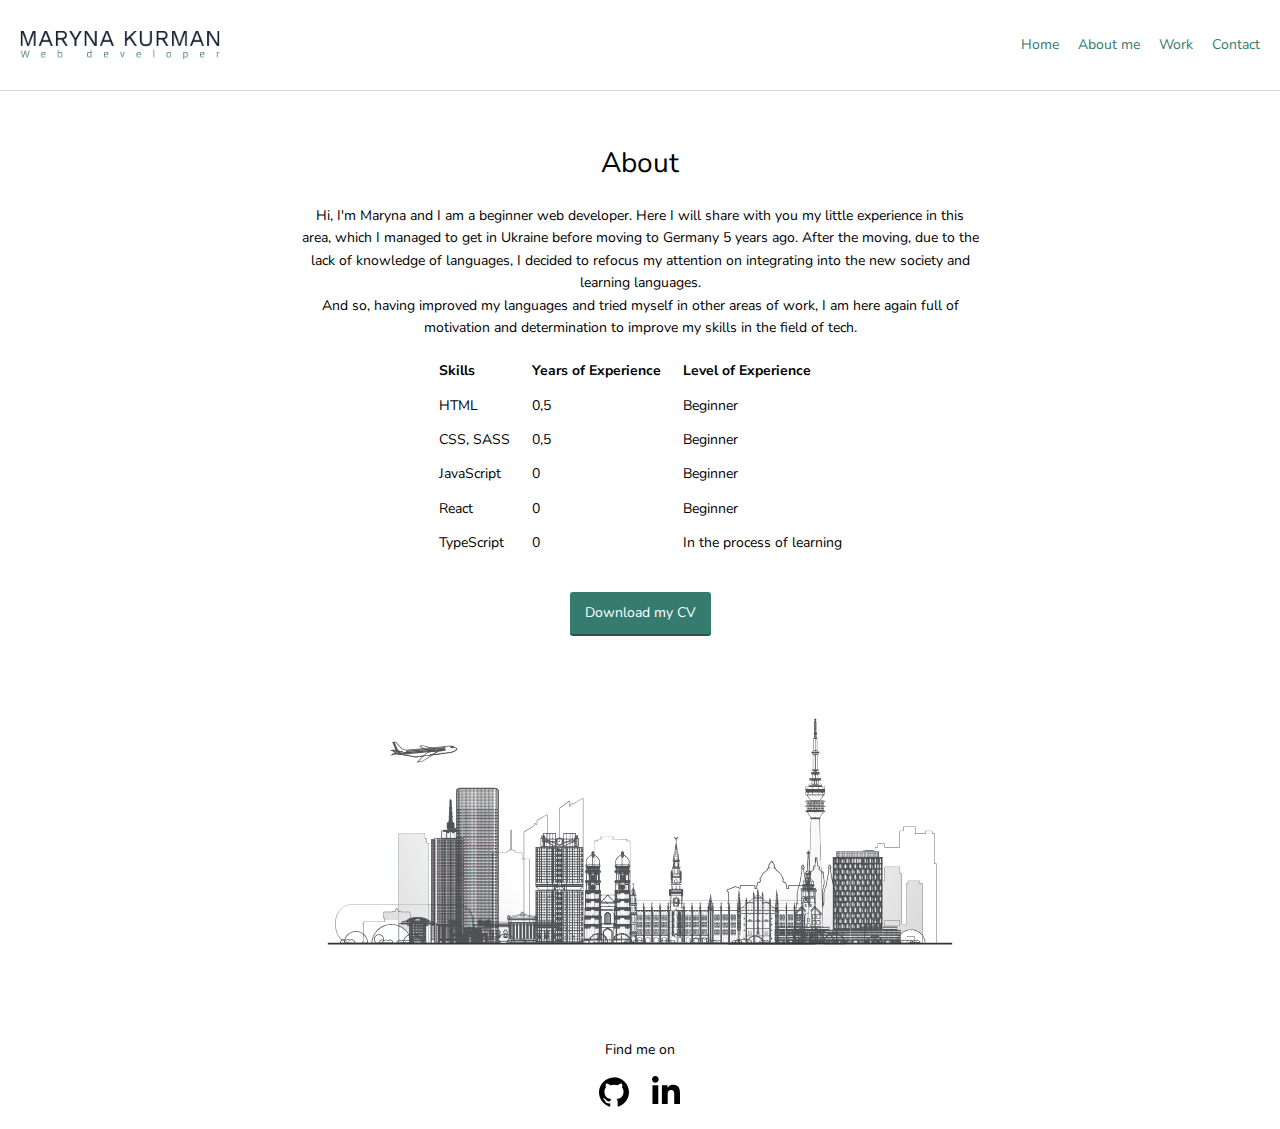
==== about.html @ 1443ba65 "change some info on index and about pages" ====
<!DOCTYPE html>
<html lang="en">

<head>
  <meta charset="UTF-8">
  <meta http-equiv="X-UA-Compatible" content="IE=edge">
  <meta name="viewport" content="width=device-width, initial-scale=1.0">
  <link rel="preconnect" href="https://fonts.googleapis.com">
  <link rel="preconnect" href="https://fonts.gstatic.com" crossorigin>
  <link href="https://fonts.googleapis.com/css2?family=Nunito+Sans:wght@400;700&display=swap" rel="stylesheet">
  <link rel="stylesheet" href="./css/normalize.css">
  <link rel="stylesheet" href="./css/styles.css">
  <link rel="stylesheet" href="./css/style.production.css">
  <title>About Maryna Kurman</title>
</head>

<body>
  <header class="page-header">
    <a href="index.html" class="logo">
      <img src="./img/maryna-kurman-logo.png" alt="Personal logo of Maryna Kurman">
    </a>
    <input class="menu-opener" type="checkbox">
    <div class="menuToggle">
      <span></span>
      <span></span>
      <span></span>
    </div>
    <nav class="nav">
      <ul role="menubar" class="nav-list">
        <li role="presentation">
          <a href="index.html" role="menuitem">Home</a>
        </li>
        <li role="presentation">
          <a href="about.html" role="menuitem">About me</a>
        </li>
        <li role="presentation">
          <a href="work.html" role="menuitem">Work</a>
        </li>
        <li role="presentation">
          <a href="contact.html" role="menuitem">Contact</a>
        </li>
      </ul>
    </nav>
  </header>
  <main>
    <div class="container">
      <h1>About</h1>
      <p>
        Hi, I'm Maryna and I am a beginner web developer. Here I will share
        with you my little experience in this area, which I managed to get in
        Ukraine before moving to Germany 5 years ago. After the moving, due to
        the lack of knowledge of languages, I decided to refocus my attention
        on integrating into the new society and learning languages. <br>
        And so, having improved my languages and tried myself in other areas
        of work, I am here again full of motivation and determination to
        improve my skills in the field of tech.
      </p>
      <table class="skills-info-table">
        <thead>
          <tr>
            <th>Skills</th>
            <th>Years of Experience</th>
            <th>Level of Experience</th>
          </tr>
        </thead>
        <tbody>
          <tr>
            <td>HTML</td>
            <td>0,5</td>
            <td>Beginner</td>
          </tr>
          <tr>
            <td>CSS, SASS</td>
            <td>0,5</td>
            <td>Beginner</td>
          </tr>
          <tr>
            <td>JavaScript</td>
            <td>0</td>
            <td>Beginner</td>
          </tr>
          <tr>
            <td>React</td>
            <td>0</td>
            <td>Beginner</td>
          </tr>
          <tr>
            <td>TypeScript</td>
            <td>0</td>
            <td>In the process of learning</td>
          </tr>
        </tbody>
      </table>
      <a href="#" class="button">Download my CV</a>
      <xml version="1.0" encoding="UTF-8" standalone="no">
        <svg version="1.1" id="svg135803" width="100% !important" viewBox="0 0 310.95999 158.18668"
          xmlns:xlink="http://www.w3.org/1999/xlink" xmlns="http://www.w3.org/2000/svg">
          <defs id="defs135807">
            <clippath clippathunits="userSpaceOnUse" id="clippath135821">
              <path d="M 0,0 H 2332 V 1186 H 0 Z" id="path135819" />
            </clippath>
            <clippath clippathunits="userSpaceOnUse" id="clippath135827">
              <path
                d="M 2332.19,0 H 0 V 1186.38 H 2332.19 V 0 m -682.42,127.91 h 4.96 0.59 4.84 0.61 1.36 6.37 0.9 0.21 l 0.32,-0.019 h 2.93 l 0.31,0.019 h 1.66 2.81 1.19 2.83 4.4 2.85 1.21 2.79 4.42 2.85 1.19 2.81 4.4 2.83 1.17 2.83 4.42 1.76 3.1 2.82 1.21 2.81 7.48 2.83 1.19 2.8 6.46 2.81 1.19 2.86 5.89 c 1.19,0 2.19,0.84 2.44,1.961 h 19.65 l 0.63,0.09 h 1.98 1.89 16.02 17.46 16.11 c 1.26,0 2.28,1.019 2.41,2.25 h 2.63 1.08 1.08 2.16 1.08 1.08 2.16 4.32 4.32 1.08 1.08 2.16 4.32 4.32 4.32 1.08 1.08 2.16 4.32 4.32 4.23 1.08 1.08 2.16 1.08 1.08 2.16 1.08 1.08 2.16 4.32 4.32 1.08 1.08 2.16 4.32 1.08 1.08 2.07 4.3 l 0.38,-0.359 h 43.65 l 1.26,-0.723 h 21.87 l 1.26,0.723 h 41.33 l 0.34,-0.903 1.8,-0.719 h 94.32 l 1.89,0.719 0.06,0.18 h 30.72 l 1.26,0.723 h 6.12 l 1.53,1.437 v 271.262 l -1.53,1.437 h -5.94 v 101.703 l -1.44,1.438 h -6.75 v 7.742 l -1.53,1.438 h -21.42 l -1.44,-1.438 v -7.742 h -33.3 v 23.312 l -1.53,1.438 h -39.06 l -1.53,-1.438 v -14.132 h -11.25 l -1.53,-1.438 v -54 h -50.94 v 10.891 l -1.44,1.527 h -21.87 l -1.53,-1.527 v -10.891 h -7.92 l -1.53,-1.531 v -13.051 h -131.4 v -19.891 h -13.05 v -80.015 l -3.42,19.086 0.45,1.531 v 0.809 c 0,0.902 -0.45,1.711 -1.26,2.16 l -1.62,8.82 c 0.63,0.813 0.9,1.711 0.9,2.699 0,1.262 -0.54,2.524 -1.44,3.422 v 1.352 c 1.62,0 2.88,1.437 2.88,3.238 0,1.621 -0.99,2.879 -2.25,3.238 l -0.54,0.184 c 0.63,0.539 1.08,1.437 1.08,2.609 0,1.528 -0.63,2.52 -1.53,2.969 -0.54,1.262 -1.8,2.07 -3.24,2.07 -1.44,0 -2.7,-0.808 -3.24,-1.98 -0.9,-0.449 -1.62,-1.531 -1.62,-3.059 0,-1.261 0.45,-2.07 1.08,-2.609 l -0.45,-0.184 c -1.35,-0.359 -2.34,-1.707 -2.34,-3.238 0,-1.801 1.35,-3.238 2.97,-3.238 v -1.352 c -0.9,-0.898 -1.44,-2.07 -1.44,-3.422 0,-0.988 0.27,-1.886 0.81,-2.609 l -1.53,-8.91 c -0.81,-0.449 -1.35,-1.258 -1.35,-2.16 V 369 l 0.54,-1.531 -6.66,-37.168 -0.63,-0.18 -1.35,-1.711 -5.49,-22.41 v -0.629 -2.973 -27.449 l -1.35,-2.07 v -3.777 l -0.27,-0.993 v -1.89 l -0.27,-0.36 v 51.661 c 0.99,0.269 1.71,1.261 1.71,2.339 v 9.813 h 0.45 c 1.44,0 2.52,1.078 2.52,2.519 v 7.918 l 0.99,1.981 v 2.43 l -0.9,1.89 -2.52,18.449 0.09,0.09 0.54,2.071 -1.17,1.98 -0.18,1.172 0.18,1.078 -0.27,1.262 0.72,1.707 -0.54,1.711 v 0.539 c 0,0.902 -0.27,1.621 -0.81,2.07 -0.54,0.813 -1.35,1.352 -2.34,1.352 l -2.16,-1.262 c -0.57,0.75 -1.17,1.473 -1.81,2.16 l -5.6,178.02 h 0.75 l 1.44,1.531 v 3.058 l -0.39,0.418 0.48,0.485 v 2.07 l 8.59,12.141 3.02,4.148 h 4.23 l 1.44,1.078 -0.63,1.621 -4.77,3.383 v 8.047 2.789 h 3.96 l 1.44,1.082 -0.03,0.07 0.03,0.02 -0.63,1.621 -4.77,3.418 v 7.922 2.789 h 3.96 l 1.44,1.078 -0.03,0.07 0.03,0.024 -0.63,1.707 -4.95,3.512 -0.9,0.269 h -11.79 l 12.63,16.379 h 2.58 l 1.53,1.441 v 9.989 l -0.45,0.426 v 0.386 l 0.63,0.629 v 1.531 1.528 l -0.63,0.633 v 0.179 l 0.63,0.629 v 1.531 1.528 l -0.3,0.301 -0.24,0.871 -11.51,9.461 1.25,1.25 v 1.527 4.59 l -1.53,1.441 h -9.18 v 9.899 2.519 l -1.44,1.531 h -0.81 v 17.012 2.52 l -1.44,1.531 h -2.7 v 7.828 l 0.18,0.18 v 0.992 h 0.99 l 1.53,1.437 v 53.641 1.852 l 4.68,4.359 0.16,0.582 0.47,0.496 v 1.981 l -0.51,0.511 -0.21,0.66 -6.39,5.063 v 40.656 1.981 l -1.44,1.531 h -0.9 v 13.406 l -1.15,1.152 v 39.633 l -1.51,1.496 h -3.32 l -1.5,-1.496 v -39.621 l -1.16,-1.164 v -2.43 -6.296 -4.68 h -0.81 l -1.53,-1.531 v -1.981 -40.656 l -6.39,-5.063 -0.23,-0.882 -0.31,-0.289 v -1.981 l 0.27,-0.269 0.18,-0.809 4.68,-4.359 v -55.493 l 1.53,-1.437 h 0.99 v -4.051 h -0.45 l -0.81,-0.812 -0.81,0.812 h -0.45 l -0.79,-0.789 -0.74,0.789 h -0.54 l -0.74,-0.789 -0.79,0.789 H 1755 l -1.53,-1.531 v -3.149 l 1.53,-1.531 h 0.45 l 0.79,0.789 0.74,-0.789 h 0.54 l 0.74,0.789 0.16,-0.16 -0.9,-0.898 v -19.532 h -0.72 l -1.53,-1.531 V 679.41 h -9.09 l -1.53,-1.441 v -6.117 l 1.25,-1.25 -11.51,-9.461 -0.24,-0.871 -0.3,-0.301 v -3.059 l 0.63,-0.629 v -0.179 l -0.63,-0.633 v -3.059 l 0.63,-0.629 v -0.386 l -0.45,-0.426 v -9.989 l 1.53,-1.441 h 2.47 l 2.57,-3.508 0.24,-0.109 9.84,-12.762 v -0.09 h -11.97 l -0.81,-0.269 -4.86,-3.512 -0.54,-1.711 1.44,-1.078 h 3.96 v -10.711 l -4.86,-3.508 -0.54,-1.621 1.44,-1.082 h 3.96 v -10.707 l -4.86,-3.512 -0.54,-1.711 1.44,-0.988 h 4.17 l 2.58,-3.422 0.16,-0.086 8.75,-12.422 v -2.429 l 0.58,-0.574 -0.31,-0.329 v -3.058 l 1.44,-1.531 h 0.84 l -3.58,-113.653 c -0.16,0.043 -0.33,0.074 -0.5,0.074 h -0.09 -1.89 c -0.09,2.161 -0.09,3.418 -0.09,3.418 0,1.082 -0.9,1.981 -1.98,1.981 h -0.09 -0.54 c -1.08,0 -1.98,-0.899 -1.98,-1.981 -0.04,-1.085 -0.08,-2.23 -0.12,-3.418 h -1.86 c -1.17,0 -2.07,-0.902 -2.07,-1.98 v -1.262 c 0,-1.168 0.9,-2.066 2.07,-2.066 h 1.67 c -0.79,-21.457 -2.13,-52.375 -3,-58.731 -2.89,-0.765 -5.06,-3.414 -5.06,-6.519 0,-1.406 0.44,-2.703 1.2,-3.777 -0.07,-0.2 -0.12,-0.411 -0.12,-0.633 V 353.68 c -0.1,-0.063 -0.21,-0.121 -0.31,-0.184 l -2.48,14.063 0.45,1.441 v 0.809 c 0,0.902 -0.54,1.711 -1.26,2.16 l -1.62,8.82 c 0.54,0.813 0.81,1.711 0.81,2.699 0,1.262 -0.54,2.524 -1.44,3.422 v 1.352 c 1.62,0 2.97,1.437 2.97,3.238 0,1.621 -0.99,2.879 -2.34,3.238 l -0.45,0.184 c 0.63,0.539 1.08,1.348 1.08,2.609 0,1.617 -0.72,2.52 -1.53,3.059 -0.63,1.172 -1.8,1.98 -3.24,1.98 -1.44,0 -2.7,-0.808 -3.24,-1.98 -0.9,-0.449 -1.62,-1.442 -1.62,-3.059 0,-1.172 0.45,-2.07 1.08,-2.609 l -0.54,-0.184 c -1.35,-0.359 -2.25,-1.707 -2.25,-3.238 0,-1.801 1.26,-3.238 2.97,-3.238 v -1.352 c -0.9,-0.898 -1.44,-2.16 -1.44,-3.422 0,-0.898 0.27,-1.797 0.81,-2.609 l -1.62,-8.91 c -0.72,-0.36 -1.26,-1.258 -1.26,-2.16 V 369 l 0.45,-1.531 -6.31,-35.231 h -35.01 c -1.37,0 -2.5,-1.121 -2.5,-2.5 v -0.203 l -0.97,-1.984 v -2.196 l 0.97,-1.984 v -0.215 -2 h -2.3 -1.48 l -0.38,0.184 v 9.406 l -0.78,1.817 v 2.695 c 0,1.035 -0.62,1.922 -1.52,2.305 l 0.02,0.261 v 1.379 c 0,1.375 -1.13,2.5 -2.5,2.5 h -1.41 l -1.82,0.781 h -0.13 l -0.21,0.653 c -0.42,0.871 -1.29,1.426 -2.25,1.426 h -1.4 l -0.4,0.351 v 4.836 l 1.05,2.039 v 0.793 1.953 c 0,1.278 -0.96,2.344 -2.2,2.481 l -0.91,1.015 c -1.44,7.891 -7.31,15.996 -16.39,22.5 l -5.34,3.817 v 1.699 c 0,1.379 -1.12,2.5 -2.5,2.5 h -0.51 l 0.16,0.871 v 0.996 c 0,1.375 -1.12,2.5 -2.5,2.5 h -1.17 v 2.137 l 0.06,0.07 c 1.03,0.301 1.79,1.27 1.79,2.402 v 0.977 l -0.66,1.688 c -0.46,2.257 -1.76,4.277 -3.69,5.761 v 0.938 l -1.02,2.011 -2.13,1.192 h -0.33 v 0.586 l -0.41,1.633 v 0.437 c 0,1.758 -1.47,3.184 -3.28,3.184 -1.82,0 -3.3,-1.426 -3.3,-3.184 v -0.301 l -0.49,-1.769 v -0.586 h -0.21 l -2.01,-0.996 c -0.78,-0.418 -1.32,-1.25 -1.32,-2.207 v -0.946 c -1.82,-1.406 -3.07,-3.281 -3.6,-5.382 l -1.08,-2.059 v -0.977 c 0,-1.164 0.8,-2.14 1.87,-2.421 l 0.16,-0.168 v -2.02 h -1.15 c -1.38,0 -2.5,-1.125 -2.5,-2.5 v -0.996 l 0.15,-0.871 h -0.51 c -1.37,0 -2.5,-1.121 -2.5,-2.5 v -1.856 l -5.1,-3.66 c -9.07,-6.476 -14.94,-14.57 -16.38,-22.48 l -0.95,-1.028 h -0.03 c -1.37,0 -2.5,-1.121 -2.5,-2.5 v -1.941 -0.793 c 0,-0.976 0.57,-1.836 1.39,-2.254 v -4.426 l -0.73,-0.546 h -1.05 c -0.95,0 -1.83,-0.547 -2.25,-1.415 l -0.21,-0.664 h -0.15 l -1.82,-0.781 h -1.41 c -1.37,0 -2.5,-1.125 -2.5,-2.5 v -1.379 l 0.11,-0.722 -0.81,-1.844 v -2.199 c -0.91,-0.379 -1.54,-1.27 -1.54,-2.313 v -9.367 l -0.47,-0.223 h -1 -2.65 v 1.688 l 0.02,0.312 v 0.207 l 0.97,1.981 v 2.207 l -0.97,1.984 v 0.203 c 0,1.379 -1.13,2.5 -2.5,2.5 h -47.43 c -1.37,0 -2.5,-1.121 -2.5,-2.5 v -0.203 l -0.97,-1.984 v -2.207 l 0.97,-1.981 v -0.207 -0.75 l -14.13,5.352 -0.89,0.222 -1.14,-0.312 -26.03,-9.824 h -0.58 c -1.38,0 -2.5,-1.121 -2.5,-2.5 v -3.672 c 0,-0.957 0.54,-1.797 1.34,-2.215 0.3,-1.027 1.26,-1.777 2.39,-1.777 h 0.92 v -27.239 h -55.73 l -4,21.582 -3.99,-21.632 v 0.05 h -92.43 v 15.118 h -0.9 0.9 2.34 v 13.23 0.992 7.739 h -2.34 v -7.739 7.739 h -2.34 v -7.739 7.739 h -1.98 v 14.941 1.348 1.441 3.871 h 0.54 v 14.758 h 0.54 v 17.934 l 0.27,-0.653 -0.27,1.352 v 0.277 l 0.18,-0.461 -0.08,0.395 0.17,-0.395 -0.24,1.176 0.24,-0.633 v 6.66 l -0.91,-2.797 -2.06,9.996 -2.39,-11.601 -0.58,-2.527 v -2.973 h -26.1 6.39 12.51 7.2 v 18.449 h 0.27 v 2.344 h 1.8 v 3.777 h -4.41 v 16.832 2.25 h 2.34 v 3.778 h -2.34 l -2.34,22.5 -0.49,-4.93 -0.44,2.68 h 0.03 v 0.722 h -0.14 l -1.1,6.84 h 0.07 v 0.719 h -0.19 l -1.12,6.93 h 0.05 v 0.718 h -0.16 l -1.12,6.934 h 0.11 v 0.719 h -0.23 l -1.1,6.839 h 0.16 v 0.719 h -0.28 l -0.32,2 -0.76,4.93 h 0.01 v 0.723 h -0.13 l -0.68,4.41 h -0.06 1.05 v 0.449 0.449 h 0.09 l -0.18,0.809 h -0.18 V 486 h 1.26 v 0.18 l -0.9,1.711 0.09,0.539 -0.18,1.711 c 0.99,0.089 2.88,0.539 4.23,1.89 1.98,1.891 1.98,4.949 1.98,4.949 0,0 -2.97,-0.089 -4.95,-1.98 -0.99,-0.988 -1.44,-2.25 -1.71,-3.238 l -0.63,0.808 0.72,1.078 -1.08,1.082 -1.08,-1.082 0.63,-1.078 -0.63,-0.898 c -0.27,1.078 -0.72,2.34 -1.71,3.328 -1.98,1.891 -4.95,1.98 -4.95,1.98 0,0 0,-3.058 1.98,-4.949 1.35,-1.351 3.24,-1.801 4.23,-1.98 l -0.09,-1.621 v -0.539 l -0.9,-1.711 V 486 h 1.53 v -3.781 h -0.18 l -0.18,-0.809 h -0.09 v -0.898 h 0.88 l -1.93,-12.063 h -0.12 v -0.719 0 l -1.09,-6.839 h -0.08 v -0.489 l -1.15,-7.164 h -0.02 v -0.152 l -1.2,-7.496 h -0.06 v -0.387 l -1.15,-7.172 h -0.02 v -0.144 l -0.51,-3.164 -0.48,4.836 -2.34,-22.5 h -1.62 v -3.778 h 1.62 v -19.082 h -3.69 v -3.777 h 1.08 v -2.344 h 0.09 v -9.656 l -0.55,-1.688 -2.06,9.996 -2.44,-12.218 -0.44,-1.91 v -18.723 h 0.45 v -14.848 h 0.54 V 317.43 h -2.34 -2.25 -2.34 v -22.051 h 2.34 v -15.027 h -114.57 v 13.679 2.16 h -6.93 -6.93 -6.39 V 297 h 5.76 4.14 4.14 6.21 l -5.4,17.91 h -0.09 -9.54 l -5.22,-16.488 v 8.832 c 0.23,0.367 0.36,0.801 0.36,1.266 v 2.25 1.8 c 0,0.496 -0.13,0.95 -0.36,1.332 v 168.676 l -1.53,1.442 h -9.99 v 4.23 l -1.53,1.531 h -47.16 l 3.96,6.93 v 1.527 l -1.26,0.723 h -44.64 l -1.26,-0.723 v -1.527 l 3.96,-6.93 h -11.43 l -1.53,-1.531 v -4.23 h -10.35 l -1.53,-1.442 v -45.687 c -1.69,0.941 -2.85,1.496 -3.06,1.589 l -1.08,0.18 -0.99,-0.18 c -0.99,-0.449 -22.949,-10.98 -22.949,-24.839 0,-3.543 0,-7.188 0.589,-10.536 -1.375,-0.066 -2.39,-1.117 -2.39,-2.425 v -4.41 c 0,-1.114 0.734,-2.04 1.801,-2.332 v -2.977 c 0,-0.676 0.269,-1.305 0.718,-1.766 v -7.234 h -0.988 c -1.351,0 -2.519,-1.172 -2.519,-2.52 v -3.062 c 0,-1.348 1.168,-2.52 2.519,-2.52 h 0.988 v -26.187 h -0.988 c -1.351,0 -2.519,-1.082 -2.519,-2.524 v -2.968 c 0,-1.407 1.117,-2.469 2.429,-2.516 V 315.09 h -0.543 c -1.347,0 -2.519,-1.078 -2.519,-2.52 v -0.992 -3.058 c 0,-0.614 0.242,-1.168 0.633,-1.59 v -22.114 c -0.696,-0.437 -1.172,-1.207 -1.172,-2.125 v -2.972 c 0,-0.653 0.242,-1.227 0.629,-1.664 v -21.84 c -1.02,-0.305 -1.797,-1.238 -1.797,-2.414 v -2.973 c 0,-0.699 0.277,-1.316 0.718,-1.762 v -21.711 c -1.113,-0.265 -1.89,-1.226 -1.89,-2.445 v -2.969 c 0,-0.722 0.269,-1.351 0.719,-1.8 V 198.48 c -1.106,-0.242 -1.981,-1.203 -1.981,-2.371 v -3.058 c 0,-0.75 0.32,-1.399 0.813,-1.852 V 148.5 c -0.801,-0.422 -1.352,-1.289 -1.352,-2.25 v -12.328 c 0,-1.442 1.082,-2.524 2.43,-2.524 h 58.501 7.29 2.07 2.16 4.41 0.81 10.17 0.9 6.57 1.98 7.65 58.5 c 1.35,0 2.43,1.082 2.43,2.524 v 0.449 h 2.16 4.59 5.58 3.24 4.23 14.04 0.18 4.14 2.52 2.61 1.62 2.79 0.27 1.35 12.51 0.09 4.23 2.52 2.52 1.71 2.79 0.18 1.44 12.42 0.18 4.14 2.61 2.52 1.62 2.88 0.18 1.35 12.51 0.09 4.23 2.52 2.52 1.08 2.34 5.04 9.27 14.13 8.91 4.95 2.07 v 0.09 h 1.17 2.52 2.52 1.71 2.79 0.18 1.44 12.42 0.18 4.14 2.61 2.52 1.62 2.79 0.27 1.35 12.51 0.09 4.23 2.52 2.52 1.71 2.79 0.18 1.44 12.42 0.18 4.23 2.52 2.52 2.52 2.52 2.61 2.52 2.52 2.52 4.5 1.26 12.78 4.68 2.61 2.52 4.14 1.26 12.78 3.06 v -4.051 c 0,-1.371 1.12,-2.5 2.5,-2.5 h 19.08 2.79 1.2 2.83 7.42 2.79 1.17 2.86 3.34 1.46 2.95 1.7 2.83 1.19 2.78 4.39 2.79 1.18 2.83 4.39 2.79 1.18 2.83 4.39 2.8 1.19 2.81 4.94 0.96 6.37 0.58 0.63 3.51 0.71 l 0.31,-0.019 h 7.13 l 0.31,0.019 h 6.42 0.65 4.18 l 0.31,-0.019 h 7.13 l 0.31,0.019 h 1.68 1.94 0.6 4.2 l 0.31,-0.019 h 7.13 l 0.31,0.019 h 0.75 0.93 0.65 4.18 l 0.31,-0.019 h 7.13 l 0.31,0.019 h 1.7 0.94 0.62 3.27 l 0.31,-0.019 h 7.11 l 0.31,0.019 m -760.942,5.199 v -1.668 l 1.5,-1.511 h 33.75 l 1.496,1.422 h 44.621 l 1.5,1.5 v 0.257 H 972 V 314.82 h -0.305 v 12.934 L 972,328.141 H 971.695 972 v 5.757 H 971.695 972 v 128.973 h -0.305 v 166.613 l -0.773,1.309 -0.727,0.191 -0.789,-0.222 -33.41,-20.715 v 0.355 l -1.5,1.5 h -4.562 l -1.5,-1.5 v -5.047 l -2.86,-1.769 v 16.383 l -0.824,1.34 -0.672,0.16 -0.89,-0.293 -33.75,-24.906 -0.61,-1.207 V 481.586 H 877.5 v 29.434 h -28.793 v 62.058 l -0.762,1.309 -0.738,0.195 -0.769,-0.215 -33.747,-20.234 -0.726,-1.289 v -10.86 l -2.02,-1.25 v 1.164 l -1.5,1.504 h -4.55 l -1.497,-1.504 v -5.839 l -34.351,-21.289 -0.707,-1.282 v -91.027 h -4.231 v 18.18 l -1.437,1.531 h -1.352 v 1.348 l -1.531,1.531 h -18.18 v 3.508 l -1.531,1.531 h -6.84 v 1.262 l -1.527,1.527 h -3.602 v 67.68 L 725.578,522 h -2.066 l -1.442,-1.441 v -67.68 h -4.05 l -1.442,-1.527 v -1.262 h -4.59 l -1.437,-1.531 v -3.508 h -29.699 v 2.34 h -0.028 0.028 v 1.531 h -0.028 v 4.406 h 0.028 v 4.41 h -0.028 0.028 v 1.532 h -0.028 v 4.41 h 0.028 v 4.41 h -0.028 0.028 v 1.531 h -0.028 v 4.41 h 0.028 v 4.5 h -0.028 0.028 v 1.528 h -0.028 v 4.41 h 0.028 v 4.41 h -0.028 0.028 v 1.531 h -0.028 v 4.41 h 0.028 v 4.41 h -0.028 0.028 v 1.532 h -0.028 v 4.41 h 0.028 v 4.5 h -0.028 0.028 v 1.527 h -0.028 v 4.41 h 0.028 v 4.411 h -0.028 0.028 v 1.531 h -0.028 v 4.41 h 0.028 v 4.41 h -0.028 0.028 v 1.617 h -0.028 v 4.321 h 0.028 v 4.5 h -0.028 0.028 v 1.531 h -0.028 v 4.41 h 0.028 v 4.41 h -0.028 0.028 v 1.531 h -0.028 v 4.411 h 0.028 v 4.41 h -0.028 0.028 v 1.617 h -0.028 v 4.41 h 0.028 v 4.41 h -0.028 0.028 v 1.531 h -0.028 v 4.411 h 0.028 v 4.41 h -0.028 0.028 v 1.527 h -0.028 v 4.41 h 0.028 v 4.5 h -0.028 v 1.504 4.406 4.426 1.547 4.41 4.434 1.539 4.406 4.438 1.543 4.398 4.441 1.536 4.414 4.425 1.543 4.415 4.425 1.543 h -0.062 c -0.129,1.555 -0.969,2.996 -2.086,4.211 l -0.067,0.09 v -0.019 0 0.019 l -0.132,0.121 c -1.852,1.91 -4.364,3.215 -5.747,3.426 0,0 0,0 -0.003,0 -0.008,0 -0.012,0 -0.02,0.004 -0.004,0 -0.008,0 -0.008,0 -0.008,0 -0.011,0 -0.019,0.004 -0.004,0 -0.008,0 -0.012,0 -0.004,0 -0.008,0 -0.012,0 -0.011,0.004 -0.023,0.004 -0.035,0.004 l -0.051,0.015 c -0.007,-0.008 -0.011,-0.008 -0.019,-0.008 0,0 -0.004,0 -0.008,0 -0.004,0 -0.012,0.004 -0.016,0.004 -0.004,0 -0.007,0 -0.007,0 -0.008,0 -0.012,0 -0.02,0 0,0 -0.004,0 -0.008,0 -0.004,0 -0.012,0 -0.015,0 -0.004,0 -0.004,0.004 -0.008,0.004 -0.008,0 -0.012,0 -0.016,0 -0.004,0 -0.008,0 -0.012,0 -0.003,0 -0.007,0 -0.011,0 -0.004,0 -0.008,0 -0.012,0 -0.004,0 -0.008,0 -0.016,0 0,0 -0.004,0 -0.007,0 -0.008,0 -0.012,0 -0.024,0 v 0 h -3.074 v 1.449 h -58.016 v 5.004 h -6.48 v -5.004 h -58.035 v -1.449 h -3.106 v 0 c -0.008,0 -0.012,0 -0.019,0 -0.004,0 -0.008,0 -0.012,0 -0.004,0 -0.008,0 -0.012,0 -0.004,0 -0.008,0 -0.012,0 -0.003,0 -0.007,0 -0.011,0 -0.004,0 -0.008,0 -0.012,0 -0.004,0 -0.008,0 -0.012,0 -0.007,0 -0.011,-0.004 -0.015,-0.004 -0.004,0 -0.004,0 -0.008,0 -0.008,0 -0.012,0 -0.016,0 -0.004,0 -0.008,0 -0.008,0 -0.007,0 -0.011,0 -0.019,0 0,0 0,0 -0.004,-0.004 -0.379,-0.027 -0.867,-0.16 -1.414,-0.375 l -0.016,-0.003 v 0 c -0.894,-0.36 -1.953,-0.946 -2.961,-1.704 l -0.281,-0.187 -0.238,-0.223 c -0.727,-0.601 -1.406,-1.293 -1.961,-2.047 -0.75,-1.007 -1.277,-2.132 -1.395,-3.328 h -0.015 V 656.445 519.66 h -7.289 l -0.809,5.863 c 1.309,0.122 2.258,1.153 2.258,2.418 v 1.079 0.597 c 0.23,0.383 0.359,0.824 0.359,1.293 v 1.078 c 0,0.469 -0.129,0.914 -0.359,1.297 v 5.473 c 0.23,0.383 0.359,0.836 0.359,1.332 v 0.988 c 0,0.5 -0.129,0.953 -0.359,1.336 v 0.645 c 0,1.351 -1.168,2.429 -2.52,2.429 h -1.078 c -0.078,0 -0.152,-0.004 -0.226,-0.008 -0.075,0.004 -0.149,0.008 -0.227,0.008 h -1.078 c -0.074,0 -0.152,-0.004 -0.227,-0.008 -0.074,0.004 -0.148,0.008 -0.222,0.008 h -1.082 c -0.074,0 -0.149,-0.004 -0.227,-0.008 -0.07,0.004 -0.144,0.008 -0.222,0.008 h -1.079 c -0.078,0 -0.152,-0.004 -0.226,-0.008 -0.074,0.004 -0.149,0.008 -0.227,0.008 h -1.078 c -0.09,0 -0.176,-0.004 -0.262,-0.011 -0.093,0.007 -0.183,0.011 -0.277,0.011 h -0.992 c -0.086,0 -0.176,-0.004 -0.262,-0.011 -0.09,0.007 -0.183,0.011 -0.277,0.011 h -0.988 c -0.09,0 -0.176,-0.004 -0.262,-0.011 -0.094,0.007 -0.188,0.011 -0.281,0.011 h -0.989 c -0.09,0 -0.175,-0.004 -0.261,-0.011 -0.094,0.007 -0.184,0.011 -0.278,0.011 h -0.992 c -0.086,0 -0.176,-0.004 -0.262,-0.011 -0.089,0.007 -0.183,0.011 -0.277,0.011 h -0.988 c -0.09,0 -0.176,-0.004 -0.266,-0.011 -0.09,0.007 -0.183,0.011 -0.277,0.011 h -0.989 c -0.093,0 -0.187,-0.004 -0.277,-0.011 -0.086,0.007 -0.176,0.011 -0.262,0.011 h -0.992 c -0.094,0 -0.187,-0.004 -0.277,-0.011 -0.086,0.007 -0.176,0.011 -0.262,0.011 h -0.988 c -0.098,0 -0.188,-0.004 -0.281,-0.011 -0.086,0.007 -0.172,0.011 -0.262,0.011 h -0.988 c -1.442,0 -2.52,-1.078 -2.52,-2.429 v -0.68 c -0.226,-0.375 -0.359,-0.816 -0.359,-1.301 v -0.988 c 0,-0.485 0.133,-0.922 0.359,-1.301 v -5.539 c -0.226,-0.375 -0.359,-0.809 -0.359,-1.262 v -1.078 c 0,-0.453 0.133,-0.883 0.359,-1.262 v -0.628 -1.079 c 0,-1.324 1.039,-2.386 2.438,-2.425 L 505,519.66 h -18.191 c -1.348,0 -2.52,-1.082 -2.52,-2.519 V 494.73 h -12.508 c -0.218,0 -0.429,-0.035 -0.636,-0.089 h -8.633 c -1.442,0 -2.524,-1.082 -2.524,-2.52 v -1.711 h -8.457 c -1.351,0 -2.429,-1.082 -2.429,-2.43 V 265.91 h -7.563 v 208.481 l -1.437,1.711 h -0.723 -1.078 -1.352 -1.437 -0.453 v 2.609 0.359 3.871 0.45 3.507 0.454 2.339 0.18 0.449 l -1.528,1.532 h -4.051 v 2.699 0.449 3.871 0.449 0.629 3.871 0.45 3.332 1.078 l -1.531,1.531 H 338.762 L 337.23,508.68 V 507.602 265.91 H 179.352 c -31.801,0 -57.672,-25.879 -57.672,-57.676 v -19.363 c 0,-31.801 25.871,-57.672 57.672,-57.672 h 66.089 l 0.079,-0.199 1.808,-0.77 h 133.117 l 0.848,0.36 h 2.379 c 0.664,0 1.254,0.23 1.695,0.609 h 36.461 c 0.43,-0.379 0.996,-0.609 1.621,-0.609 h 7.199 c 0.625,0 1.211,0.23 1.661,0.609 h 104.195 c 2.723,0 5.398,0.192 8.019,0.563 h 31.926 c 0.91,0 1.739,0.527 2.184,1.289 h 0.789 v -0.031 h 1.348 1.351 v 0.031 h 3.328 v -0.031 h 1.352 v 0.031 h 1.89 v -0.031 h 1.438 1.351 v 0.031 h 3.239 v -0.031 h 1.441 v 0.031 h 0.629 v -0.93 l 1.531,-1.531 h 223.289 l 0.985,0.988 h 24.613 l 1.5,1.5 v 0.031 h 17.543 17.91 4.668 m 257.592,183.063 v 0 l -3.51,13.137 v 0.179 l -0.03,-0.3 -3.48,-13.016 h 2.07 1.44 1.44 2.07 M 1297.8,496.98 h 0.09 -0.09 M 419.645,772.902 c -8.86,-8.691 -17.668,-18.082 -17.766,-18.183 l -2.383,-2.543 19.547,2.535 37.703,22.953 c 6.059,0.781 12.152,1.57 18.012,2.328 l 3.14,0.399 2.071,0.277 c 14.117,1.836 26.332,3.43 32.586,4.277 16.058,2.164 23.488,7.899 25.98,11.91 0.133,0.208 0.254,0.411 0.363,0.614 0.313,0.578 0.52,1.125 0.625,1.633 l 0.399,1.234 -0.356,-0.031 c -0.035,0.211 -0.097,0.41 -0.187,0.597 -1.043,2.207 -7.106,4.328 -9.867,5.2 l -2.895,2.043 c -1.816,1.078 -5.426,1.597 -11.043,1.597 -5.254,0 -10.422,-0.48 -10.472,-0.484 l -57.704,-5.324 -25.57,7.687 -14.668,-1.891 2.969,-1.89 c 0.398,-0.219 5.043,-3.121 10.539,-6.371 l -55.883,-5.153 -12.414,2.012 -23.504,25.715 -12.465,-1.609 11.239,-26.567 -2.559,0.629 -15.84,-0.769 15.758,-7.629 0.035,-0.289 -5.113,-3.524 -2.727,-0.242 1.899,-0.328 -10.09,-6.953 17.555,2.273 5.609,2.403 8.066,-1.387 c 0.801,-0.137 1.594,-0.274 2.375,-0.406 l 42.649,-7.559 c 1.199,-0.238 2.066,-0.418 2.59,-0.539 1.84,-0.442 3.672,-0.711 5.379,-0.875 l 1.867,-0.332 -0.489,0.219 c 1.219,-0.082 2.348,-0.11 3.325,-0.11 2.226,0 3.683,0.149 3.73,0.156 0,0 7.192,0.911 17.985,2.297 M 1672.86,130.391 h -2.93 v 0.019 h -0.53 -0.9 -6.37 -1.36 -0.61 -4.84 -0.59 -5.27 v -0.019 h -7.11 v 0.019 h -3.58 -0.62 -0.94 -2.01 v -0.019 h -7.13 v 0.019 h -4.49 -0.65 -0.93 -1.06 v -0.019 h -7.13 v 0.019 h -4.51 -0.6 -1.94 -1.99 v -0.019 h -7.13 v 0.019 h -4.49 -0.65 -6.73 v -0.019 h -7.13 v 0.019 h -1.02 -3.51 -0.63 -0.58 -6.37 -0.51 -0.45 -4.94 -2.81 -1.19 -2.8 -4.39 -2.83 -1.18 -2.79 -4.39 -2.83 -1.18 -2.79 -4.39 -2.78 -1.19 -2.83 -1.7 -2.95 -1.46 -3.34 -2.86 -1.17 -2.79 -7.42 -2.83 -1.2 -2.79 -19.08 v 4.051 h 1.64 2.52 4.14 1.26 12.87 9.18 1.98 v 0 -0.02 h 49.4 v -0.132 h 2.56 v 0.132 -0.132 h 2.53 v 0.132 h 25.41 v -0.132 h 2.54 v 0.132 -0.132 h 2.54 v 0.132 h 39.04 v -2.23 h 2.43 4.32 4.32 4.23 1.17 1.08 2.07 1.17 0.99 2.16 4.32 1.08 1.08 2.16 4.32 1.08 1.08 2.16 4.32 4.32 1.08 1.08 2.16 1.08 1.08 2.16 4.32 4.23 1.91 c 0.07,-0.731 0.46,-1.383 1.03,-1.801 h -0.94 -4.42 -2.79 -1.21 -2.85 -4.4 -2.83 -1.19 -2.81 -1.97 v -0.019 m -748.782,1.05 h -33.75 v 1.668 h 5.262 17.91 40.59 16.105 v -0.257 h -46.117 v -1.411 m -111.336,0.68 H 651.957 c 0.379,0.231 0.699,0.551 0.922,0.93 h 1.062 v -0.031 h 1.348 1.441 v 0.031 h 3.239 v -0.031 h 1.351 v 0.031 h 1.891 v -0.031 h 1.437 1.352 v 0.031 h 3.297 1.383 0.531 1.359 1.383 1.379 1.895 1.382 1.379 0.836 v 0.418 h 31.254 11.344 l 1.527,1.531 v 2.609 h 42.391 v -3.437 l 1.5,-1.5 h 43.176 l 0.726,-0.551 m -200.293,0 H 598.32 v 0.899 h 1.078 1.352 v 0.031 h 3.328 v -0.031 h 1.352 v 0.031 h 1.89 v -0.031 h 1.442 1.347 v 0.031 h 1.422 c 0.223,-0.379 0.543,-0.699 0.918,-0.93 m 1563.211,0.539 h -30.21 l 0.06,0.18 c -0.49,10.23 -4.03,19.609 -9.72,27.281 v 23.301 1.707 0.812 1.348 1.981 0.539 1.621 2.879 0.543 1.617 1.711 0.539 1.621 1.711 0.539 1.621 1.711 0.539 1.617 1.711 0.539 1.621 1.711 0.539 1.621 1.711 0.539 1.621 1.707 0.543 1.618 1.711 0.539 1.621 1.711 0.539 1.711 1.621 0.629 1.621 1.707 0.543 1.617 1.621 0.629 1.621 1.711 0.539 1.621 1.707 0.543 1.617 1.711 0.539 1.621 1.711 0.539 1.621 1.711 0.539 1.622 1.707 0.543 1.617 1.711 0.539 1.621 1.711 0.539 1.621 1.711 0.539 1.617 1.711 0.539 1.621 1.711 0.539 1.621 1.711 0.539 1.711 1.617 0.543 1.618 1.711 0.628 1.622 1.621 0.629 1.621 1.711 0.539 1.621 1.707 0.543 1.437 1.891 0.539 1.621 1.711 0.539 1.621 1.707 0.543 1.617 1.711 0.539 1.621 1.711 0.539 1.621 1.711 0.539 1.622 1.707 0.543 1.347 l -1.53,1.442 h -1.62 -0.63 -1.35 -0.63 -1.35 -0.63 -1.35 -0.45 v 0.539 0.539 3.332 0.539 1.441 0.539 1.621 l -1.53,1.528 h -0.54 -1.44 -0.54 -1.44 -0.54 -1.35 -0.63 -1.44 -0.54 -1.35 -0.54 -1.44 -0.54 -1.44 -0.54 -1.44 -0.54 -1.44 -0.54 -1.44 -0.54 -1.44 -0.54 -1.35 -0.63 -1.35 -0.54 -1.44 -0.54 -1.44 -0.54 -1.44 -0.54 -1.44 -0.54 -1.44 -0.54 -1.35 -0.63 -0.72 l -1.44,-1.528 v -8.55 h -1.17 -0.54 -0.54 -1.8 l -1.53,-1.442 v -1.347 -0.543 -1.707 -1.082 -0.54 -0.539 -1.711 -1.621 -0.539 -1.711 -1.078 -0.543 -0.539 -1.711 -1.617 -0.543 -1.707 -1.082 -0.539 -0.539 -1.711 -1.621 -0.539 -1.711 -1.078 -0.539 -0.543 -1.707 -1.621 -0.539 -1.711 -1.082 -0.539 -0.629 -1.621 -1.622 -0.628 -1.711 -1.079 -0.449 -0.633 -1.617 -1.711 -0.539 -1.711 -1.082 -0.449 -0.629 -1.711 -1.621 -0.539 -1.711 -1.078 -0.449 -0.629 -1.711 -1.621 -0.539 -1.711 -1.078 -0.543 -0.539 -1.711 -1.617 -0.543 -1.707 -1.082 -0.54 -0.539 -1.711 -1.621 -0.539 -1.711 -1.078 -0.543 -0.539 -1.711 -1.617 -0.543 -1.707 -1.082 -0.539 -0.539 -1.711 -1.621 -0.629 -1.621 -1.078 -0.539 -0.543 -1.707 -1.621 -0.629 -1.621 -1.172 -0.449 -0.629 -1.711 -1.621 -0.539 -1.711 -1.079 -0.449 -0.633 -1.707 -1.621 -0.539 -1.711 -1.082 -0.449 -0.629 -1.711 -1.621 -0.539 -1.711 -1.078 -0.539 -0.539 -1.711 -1.621 -0.539 -0.903 -0.449 -1.98 -0.539 -0.18 h -0.99 -0.72 -2.25 -0.72 -2.25 -0.72 -2.34 -0.63 -2.34 -0.63 -1.08 v 0.18 1.711 0.539 1.621 1.621 0.539 1.617 1.711 0.539 1.621 1.621 0.629 1.621 1.621 0.45 0.539 1.172 1.707 0.543 1.617 1.621 0.449 0.539 1.172 1.711 0.539 1.621 1.617 0.453 0.539 1.168 1.711 0.539 1.622 1.621 0.539 0.449 1.172 1.711 0.539 1.621 1.617 0.449 0.543 1.168 1.711 0.539 1.621 1.621 0.539 0.45 1.172 1.707 0.543 1.617 1.621 0.539 0.449 1.262 1.621 0.449 1.711 1.617 0.543 0.539 1.168 1.621 0.539 1.622 1.71 0.45 0.539 1.172 1.621 0.539 1.621 1.707 0.449 0.543 1.168 1.621 0.539 1.621 1.711 0.449 0.54 1.171 1.618 0.543 1.617 1.711 0.449 0.543 1.168 1.621 0.539 1.621 1.707 0.453 0.539 1.168 1.621 0.539 1.711 1.621 0.45 0.539 1.172 1.621 0.539 1.437 1.891 0.449 0.543 1.168 1.621 0.629 1.621 1.621 0.449 0.54 1.171 1.707 0.454 1.347 1.981 0.539 0.453 1.168 1.711 0.539 1.621 1.617 0.543 0.449 1.168 1.711 0.539 1.621 1.621 0.54 0.449 1.172 1.711 0.539 1.621 1.617 0.543 0.449 1.258 1.621 0.539 1.621 1.621 0.539 0.45 1.171 l -1.53,1.528 h -2.7 -0.63 -1.17 v 0.179 0.543 1.618 0.269 1.172 0.18 0.539 0.543 1.168 0.179 1.172 0.27 0.539 1.621 0.269 1.168 0.274 0.449 0.539 1.168 0.184 1.168 0.269 0.539 1.621 1.711 0.45 0.539 1.171 l -1.53,1.801 h -0.63 -0.54 -3.33 -0.54 -3.33 -0.54 -3.33 -0.63 -3.33 -0.54 -3.33 -0.54 -3.33 -0.54 -0.9 -2.43 -0.54 -3.33 -0.63 -3.24 -0.63 -2.43 -0.9 -0.54 -3.33 -0.54 -3.33 -0.54 -2.88 l -1.53,-1.531 v -1.441 -0.45 -0.539 -1.711 -1.621 -0.539 -1.621 -1.168 -0.449 -0.539 -1.711 -1.621 -0.539 -1.621 -1.168 -0.453 -0.629 -1.621 -1.618 -0.543 -1.707 -1.171 -0.45 -0.539 -1.621 -1.621 -0.539 -1.621 -1.258 -0.449 -0.543 -1.617 -1.621 -0.539 -1.711 -1.172 -0.449 -0.54 -1.621 -1.621 -0.539 -1.711 -0.269 h -0.09 -2.16 l -0.54,0.09 h -0.54 l -0.63,-0.09 h -1.35 v 81.179 h -0.09 -14.49 1.44 v 5.852 1.891 4.679 1.891 5.578 h -13.5 v 13.051 h 9.45 v 12.422 h 21.87 V 461.34 h 53.91 v 55.531 h 12.78 v 15.57 h 39.06 v -24.75 h 36.27 v 9.18 h 21.42 v -9.18 h 8.28 v -103.14 h 7.38 V 133.289 h -7.38 v -0.629 m -1930.773,0.051 h -65.535 c -31.024,0 -56.172,25.141 -56.172,56.16 v 19.363 c 0,31.028 25.148,56.172 56.172,56.172 H 337.23 v -18.824 c -0.425,0.91 -0.957,1.711 -1.582,2.359 -0.261,2.598 -1.824,4.485 -3.812,4.485 -1.992,0 -3.559,-1.887 -3.824,-4.485 -1.164,-1.218 -2.02,-2.976 -2.426,-4.988 l -10.82,-2.5 -27.594,0.039 -1.496,-1.504 v -6.484 -5.129 -1.465 -3.367 -3.223 l 1.496,-1.504 h 1.652 v -6.679 -0.012 -4.492 h -70.293 l -1.5,-1.504 v -3.75 h -0.625 l -1.5,-1.504 v -0.859 -2.45 l 1.5,-1.503 h 0.625 v -1.172 -51.411 -2.058 h -1.968 l -1.497,-1.5 v -4.633 l 1.497,-1.5 h 3.468 26.324 l 0.032,-0.078 m 93.621,0.019 h -91.18 c 0,0.02 0.004,0.04 0.004,0.059 h 39.371 10.11 l 0.847,0.262 h 40.153 0.5 c 0.054,-0.11 0.121,-0.223 0.195,-0.321 m 1804.482,0.02 h -35.28 v 0.359 h 16.83 9.72 l 1.53,1.532 v 2.25 0.718 18.071 c 4.22,-6.7 6.81,-14.532 7.2,-22.93 m -36.81,0 h -24.33 l 0.38,0.359 h 23.95 v -0.359 m -1441.532,0.27 v 0 0.031 -0.031 m -9.359,0 v 0 0.031 -0.031 m -46.527,0 v 0 0.031 -0.031 m -9.364,0 v 0 0.031 -0.031 m -9.269,0 v 0 0.031 -0.031 m -9.359,0 v 0 0.031 -0.031 m 266.437,0.058 h -24.066 v 0.031 h 2.519 21.547 v -0.031 m -25.598,0 h -8.148 v 0.031 h 8.148 v -0.031 m 314.371,0.844 h -49.14 v 1.707 h 44.64 l 0.18,0.18 v -1.438 h 3.24 1.08 v -0.449 m -51.57,0 h -6.93 v 1.707 h 6.93 v -1.707 m -9.45,0 h -2.61 v 1.707 h 2.61 v -1.707 m -7.11,0 h -4.05 v 1.707 h 4.05 v -1.707 m -7.47,0 h -10.17 v 1.707 h 10.17 v -1.707 m -15.39,0 h -2.16 v 1.707 h 2.16 v -1.707 m -6.75,0 h -2.25 v 1.707 h 2.25 v -1.707 m -4.77,0 h -5.4 v 1.707 h 5.4 v -1.707 m -7.83,0 h -50.671 v 9.43 c 0.386,-0.274 0.851,-0.43 1.351,-0.43 h 18 14.4 v -5.762 l 1.53,-1.531 h 15.39 v -1.707 m -256.753,0.25 h -0.047 v 0.047 l 0.047,-0.047 m 1223.983,0.019 h -2.16 v 6.387 h 2.16 v -6.387 m -17.19,0 h -2.16 v 6.387 h 2.16 v -6.387 m -17.28,0 h -2.16 v 6.387 h 2.16 v -6.387 m -47.43,0 h -2.16 v 6.387 h 2.16 v -6.387 m -4.32,0 h -2.16 v 6.387 h 2.16 v -6.387 m -4.32,0 h -2.16 v 6.387 h 2.16 v -6.387 m -51.75,0 h -2.16 v 6.387 h 2.16 v -6.387 m -38.79,0 h -2.16 v 6.387 h 2.16 v -6.387 m -8.64,0 h -2.16 v 6.387 h 2.16 v -6.387 m -116.37,0 h -2.16 v 0.27 h 2.16 v -0.27 m -4.32,0 h -2.16 v 0.27 h 2.16 v -0.27 m -12.96,0 h -2.16 v 0.27 h 0.72 1.44 v -0.27 m -17.28,0 h -2.16 v 0.27 h 2.16 v -0.27 m -4.32,0 h -2.07 v 0.27 h 0.9 1.17 v -0.27 m -17.19,0 h -0.36 v 0.25 h 0.36 v -0.25 m 154.98,0.09 v 6.297 -6.297 m -42.84,0 h -2.16 v 6.297 h 2.16 v -6.297 m -8.64,0 h -1.35 v 6.297 h 1.35 v -6.297 m -12.96,0 h -0.09 v 0.18 h 0.09 v -0.18 m -2.07,0 h -0.09 v 0.18 h 0.09 v -0.18 m -1187.282,0 h -2.429 v 5.938 h 2.429 v -5.938 m -5.578,0 h -0.539 v 5.938 h 0.539 v -5.938 m -14.582,0 h -1.258 v 5.938 h 1.258 v -5.938 m -4.5,0 h -0.718 v 5.938 h 0.718 v -5.938 m -3.867,0 h -2.43 v 5.938 h 2.43 v -5.938 m -15.75,0 h -0.09 v 5.938 h 0.09 v -5.938 m -3.332,0 h -2.43 v 5.938 h 2.43 v -5.938 m -12.687,0 h -2.43 v 65.34 c 0,1.438 -1.172,2.52 -2.524,2.52 h -1.707 v 1.621 0.718 0.719 0.723 7.558 0.629 0.719 0.723 7.558 0.719 0.723 0.719 7.558 0.633 0.719 0.718 7.563 0.719 0.718 0.723 7.559 0.629 0.812 0.629 7.559 0.722 0.719 0.719 0.437 h 4.321 v -69.195 -1.082 c 0,-1.375 1.066,-2.418 2.34,-2.512 v -57.336 m -4.954,0 h -1.707 v 11.43 0.719 0.718 0.723 7.559 0.718 0.633 0.719 7.559 0.722 0.719 0.719 7.562 0.629 0.809 0.633 7.558 0.719 0.723 0.718 7.559 0.633 0.808 0.629 3.422 h 1.707 v -65.34 m -4.136,0 v 8.91 -8.91 m -2.524,0 h -8.457 v 8.91 h 8.457 v -8.91 m -10.886,0.008 h -3.422 -4.758 l 0.617,0.621 v 1.891 1.168 3.422 1.168 0.722 0.449 53.461 h 6.254 v -0.625 h -2.113 v -2.675 -51.411 -3.558 h 3.422 v -4.633 m -152.289,0 h -10.11 -39.281 c 2.465,34.621 31.23,61.934 66.465,61.934 8.215,0 16.082,-1.485 23.343,-4.203 v -57.11 l 0.321,-0.359 h -40.738 v -0.262 m -51.895,0 h -26.387 -3.468 v 4.633 h 3.468 v 3.558 51.411 2.675 h -2.125 v 2.45 0.859 h 2.125 v 5.254 h 71.789 v 5.996 h 1.004 6.387 4.227 6.382 4.235 6.375 4.238 6.383 4.234 3.445 v -16.434 c -7.296,2.614 -15.16,4.032 -23.343,4.032 -36.469,0 -66.492,-28.184 -68.969,-64.434 m 905.822,0.082 v 0 18.809 -18.809 m 983.52,0.27 h -9.72 -16.83 v 22.769 h -26.82 v -22.769 h -0.36 -17.73 v 0.089 h -3.06 v 8.461 h 1.44 v 2.879 h -1.44 v 5.129 h 1.44 v 2.879 h -1.44 v 6.301 h 1.44 v 2.223 c 8.61,9.308 20.93,15.148 34.65,15.148 15.87,0 29.88,-7.809 38.43,-19.789 v -20.352 -0.539 -0.179 -2.25 m -28.08,0 h -23.76 v 21.238 h 23.76 v -21.238 m -65.88,0.089 h -0.54 -1.53 v 5.848 h 2.07 v -5.848 m -21.51,0 h -2.16 v 5.848 h 2.16 v -5.848 m -4.32,0 h -2.16 v 5.848 h 2.16 v -5.848 m -12.96,0 h -2.16 v 5.848 h 2.16 v -5.848 m -1648.799,0 h -0.27 v 0.18 h -0.722 v -0.18 h -0.36 v 0.18 h -0.718 v -0.18 h -0.36 v 0.18 h -0.722 v -0.18 h -0.27 v 0.18 h -0.719 v -0.18 h -0.359 v 0.18 h -0.723 v -0.18 h -0.359 v 0.18 h -0.719 v -0.18 h -0.359 v 0.18 h -0.723 v -0.18 h -0.269 v 0.18 h -0.719 v -0.18 h -0.36 v 0.18 h -0.718 v -0.18 h -0.364 v 0.18 h -0.718 v -0.18 h -0.27 v 0.18 h -0.808 v -0.18 h -0.274 v 0.18 h -0.269 v 55.762 c 14.683,-6.422 26.593,-17.992 33.48,-32.434 V 134.91 h -0.809 -5.402 -1.078 -5.762 -1.078 -5.762 -0.988 -0.449 v -0.18 m 87.391,0.18 h -1.082 -3.149 -1.082 -1.617 v 54 l -0.094,0.238 v 1.836 l 4.141,-0.004 1.711,0.809 0.808,1.711 v 3.691 h 0.364 v -53.461 -0.449 -0.722 -1.168 -3.422 -1.168 -1.891 m -9.543,0 v 0.27 -0.27 m -2.52,0 h -0.09 -1.98 v 0.27 h 2.07 v -0.27 m -4.59,0 v 0.27 -0.27 m -2.429,0 h -6.301 -1.078 -5.762 -1.078 -5.403 -1.078 -5.761 -0.696 l -0.218,0.27 h 27.375 v -0.27 m -30.375,0 h -2.836 -1.079 -0.539 v 0.27 h 4.235 l 0.219,-0.27 m -10.34,0 h -0.235 -0.898 v 0.27 h 1.109 c 0.008,-0.09 0.016,-0.18 0.024,-0.27 M 723.422,135 h -9.813 v 3.422 l 0.137,0.137 0.945,-0.95 h 8.731 V 135 m -11.344,0 h -31.254 v 2.609 h 31.254 V 135 m 95.672,0.27 h -5.309 v 0.449 h 5.309 v -0.449 m -6.84,0 h -31.59 v 0.449 h 31.59 v -0.449 m -123.683,0.281 h -1.895 v 2.058 h 1.895 v -2.058 m -6.016,0 h -0.531 v 2.058 h 0.531 v -2.058 m -1.914,0 H 666 v 2.058 h 3.297 v -2.058 m -4.649,0 v 0 2.058 -2.058 m -1.437,0 h -1.891 v 2.058 h 1.891 v -2.058 m -3.242,0 h -3.239 v 2.058 h 3.239 v -2.058 m -4.68,0 v 0 2.058 -2.058 m -1.348,0 h -0.722 v 2.058 h 0.722 v -2.058 m -3.242,0 h -3.328 v 2.058 h 3.328 v -2.058 m -4.679,0 v 0 2.058 -2.058 m -1.442,0 h -1.707 v 2.058 h 1.707 v -2.058 m -10.258,0 h -0.898 v 3.59 h 0.898 v -3.59 m -2.25,0 h -0.179 v 3.59 h 0.179 v -3.59 m -1.711,0 h -1.621 v 6.289 h 3.332 v -1.168 h -0.179 l -1.532,-1.531 v -3.59 m -40.23,0 v 0 6.289 -6.289 m -1.438,0 h -1.89 v 6.289 h 1.89 v -6.289 m -3.242,0 h -3.328 v 6.289 h 3.328 v -6.289 m -4.679,0 v 0 6.289 -6.289 m -1.348,0 h -0.453 v 1.429 c 0,1.032 -0.602,1.879 -1.438,2.27 v 2.59 h 1.891 v -6.289 m -3.332,0 h -0.813 c 0,0.027 0.004,0.051 0.004,0.078 v 1.351 h 0.809 v -1.429 m 393.39,0.078 h -4.949 v 1.262 h 1.707 v 0.089 h 3.242 v -1.351 m -6.57,0 h -4.68 v 1.262 h 1.622 v 0.089 h 3.058 v -1.351 m -6.39,0 h -2.43 v 1.351 h 2.43 v -1.351 m -4.86,0 h -0.898 v 1.262 h 0.898 v -1.262 m -2.519,0 h -6.84 v 1.262 h 1.711 v 0.089 h 5.129 v -1.351 m -8.461,0 h -4.41 v 1.351 h 4.41 v -1.351 m -8.461,0 h -6.84 v 1.351 h 1.711 5.129 v -1.351 m -8.457,0 h -6.84 v 1.351 h 1.707 5.133 v -1.351 m -10.801,0 h -3.422 v 1.351 h 1.621 1.801 v -1.351 m -5.133,0 h -4.949 v 1.351 h 1.621 3.328 v -1.351 m -6.656,0 h -3.063 v 1.351 h 1.442 1.621 v -1.351 m -8.012,0 h -1.621 v 1.351 h 1.621 v -1.351 m -4.332,0 h -2.148 v 1.351 h 2.148 v -1.351 m -4.668,0 v 1.98 -1.98 m -2.519,0 h -4.95 v 1.262 h 1.707 v 0.089 h 3.243 v -1.351 m -6.571,0 h -4.679 v 1.262 h 1.621 v 0.089 h 3.058 v -1.351 m -11.34,0 h -0.808 v 1.262 h 0.808 v -1.262 m -2.429,0 h -6.84 v 1.262 h 1.711 v 0.089 h 5.129 v -1.351 m -8.461,0 h -4.133 v 1.351 h 4.133 v -1.351 m -8.461,0 h -6.84 v 1.351 h 1.711 5.129 v -1.351 m -8.457,0 h -6.844 v 1.351 h 1.711 5.133 v -1.351 m -10.262,0 h -2.519 v 1.351 h 0.179 2.34 v -1.351 m -5.672,0 h -4.316 v 1.351 h 0.988 3.328 v -1.351 m -7.738,0 h -1.98 v 0.09 h 1.98 v -0.09 m -215.773,0 h -0.317 v 0.703 c 0.07,-0.254 0.176,-0.492 0.317,-0.703 m -1.758,0 h -0.899 v 6.211 h 0.899 v -6.211 m -21.867,0 v 1.351 -1.351 m -1.442,0 v 1.351 -1.351 m -1.351,0 h -1.887 v 1.351 h 1.887 v -1.351 m -3.239,0 h -3.332 v 1.351 h 3.332 v -1.351 m -4.679,0 v 1.351 -1.351 m 729.629,0.18 h -7.02 v 17.101 h 7.02 v -17.101 m -8.55,0 h -9.27 v 29.07 h 1.98 v -7.559 h 1.8 0.72 v -2.519 h 1.8 2.97 v -18.992 m -10.8,0 h -1.98 v 29.07 h 1.98 v -29.07 m -3.51,0 h -0.81 v 29.07 h 0.81 v -29.07 m -8.46,0 h -2.7 v 13.14 l -0.18,1.442 h -0.63 c -1.8,2.429 -6.3,3.871 -7.29,4.23 l -0.45,0.09 -0.45,-0.09 c -0.99,-0.359 -5.49,-1.801 -7.29,-4.23 h -0.81 v -1.442 -13.14 h -1.44 V 157.5 h 21.24 v -21.691 m -4.23,0 h -0.09 v 13.14 h 0.09 v -13.14 m -1.62,0 h -10.98 v 13.23 h 0.18 c 0.64,1.723 3.78,3.16 5.58,3.859 2.28,-0.82 4.87,-2.179 5.22,-3.046 v -0.18 -13.863 m -17.01,0 v 21.691 3.328 -25.019 m -2.52,0 v 25.019 -25.019 m -2.61,0 h -2.7 v 13.14 l -0.18,1.442 h -0.63 c -1.71,2.429 -6.3,3.871 -7.29,4.23 l -0.45,0.09 -0.36,-0.09 c -0.99,-0.359 -5.49,-1.801 -7.29,-4.23 h -0.81 v -1.442 -13.14 h -1.44 V 157.5 h 21.15 v -21.691 m -4.14,0 h -0.18 v 13.14 h 0.18 v -13.14 m -1.62,0 h -10.98 v 13.23 h 0.09 c 0.63,1.711 3.79,3.152 5.62,3.852 2.34,-0.821 4.83,-2.18 5.18,-3.039 l 0.09,-0.18 v -13.863 m -17.1,0 v 21.691 3.328 -25.019 m -2.52,0 v 25.019 -25.019 m -2.52,0 h -2.7 v 13.14 l -0.18,1.442 h -0.63 c -1.8,2.429 -6.3,3.871 -7.29,4.23 l -0.45,0.09 -0.45,-0.09 c -0.99,-0.359 -5.49,-1.801 -7.29,-4.23 h -0.81 v -1.442 -13.14 h -1.44 V 157.5 h 21.24 v -21.691 m -4.23,0 h -0.09 v 13.14 h 0.09 v -13.14 m -1.62,0 h -10.98 v 13.23 h 0.18 c 0.64,1.723 3.78,3.16 5.58,3.859 2.27,-0.82 4.78,-2.179 5.13,-3.046 l 0.09,-0.18 v -13.863 m -17.01,0 v 21.691 3.328 -25.019 m -2.61,0 v 25.019 -25.019 m -2.52,0 h -2.7 v 13.14 l -0.18,1.442 h -0.63 c -1.8,2.429 -6.3,3.871 -7.29,4.23 l -0.45,0.09 -0.45,-0.09 c -0.99,-0.359 -5.49,-1.801 -7.2,-4.23 h -0.81 v -1.442 -13.14 h -1.44 V 157.5 h 21.15 v -21.691 m -4.14,0 h -0.18 v 13.14 h 0.18 v -13.14 m -1.71,0 h -10.98 v 13.23 h 0.18 c 0.63,1.711 3.79,3.152 5.62,3.852 2.34,-0.821 4.84,-2.18 5.18,-3.039 v -0.18 -13.863 m -18.18,0 h -0.27 v 20.5 l 0.27,0.55 v -21.05 m -3.33,0 h -4.05 v 8.461 c -0.27,1.441 -2.25,2.609 -2.25,2.609 0,0 -1.98,-1.168 -2.25,-2.609 h -0.09 v -8.461 h -2.16 v 10.441 c 0,1.07 -0.67,2.02 -1.62,2.371 v 4.109 h 0.72 v 4.77 c -0.06,1.07 -0.48,1.91 -0.72,2.328 v 0.012 h 1.17 l 2.16,-6.84 v 6.84 h 2.39 c -0.44,-0.41 -1.21,-1.262 -1.4,-2.34 v -4.77 h 3.51 v 4.77 h -0.09 c -0.13,1.078 -0.92,1.93 -1.38,2.34 h 2.46 V 153 l 0.72,2.281 v -2.551 h 1.89 v 4.77 c -0.05,0.852 -0.32,1.559 -0.55,2.02 l 0.1,0.32 h 1.44 v -24.031 m -5.49,0 h -1.62 v 8.011 0.09 l 0.81,1.078 0.72,-1.078 0.09,-0.09 v -8.011 m -10.35,0 h -0.27 v 6.39 h 0.27 v -6.39 m 587.88,0.089 h -0.09 v 4.68 h 0.09 v -4.68 m -2.07,0 h -0.09 v 4.68 h 0.09 v -4.68 m -32.4,0 h -2.16 v 4.68 h 2.16 v -4.68 m -4.32,0 h -2.16 v 4.68 h 2.16 v -4.68 m -14.4,0 v 4.68 -4.68 m -15.84,0 h -2.16 v 4.68 h 2.16 v -4.68 m -5.49,0 h -0.9 v 4.68 h 0.9 v -4.68 m -142.47,0 h -0.45 v 39.762 l 0.18,-0.789 v 5.219 h 0.27 v -37.692 c 0,-0.007 0,-0.007 0,-0.019 v -6.481 m -2.97,0 h -8.19 v 14.493 h -0.18 c -0.9,2.429 -6.93,4.32 -6.93,4.32 0,0 -5.94,-1.891 -6.84,-4.32 h -0.18 v -14.493 h -4.14 v 104.133 2.16 1.438 h 23.13 v -1.078 h 0.45 v -1.891 h -0.45 v -4.14 l 0.27,-0.899 v 0 l 0.36,-1.172 v -24.211 h -0.45 v -0.988 h 0.45 v -19.801 h -0.45 v -0.988 -0.09 -0.992 -0.899 -0.902 -0.898 h 0.45 v -1.801 h -0.45 v -1.258 h 0.45 l 2.34,-6.75 V 159.84 h 0.36 v -23.942 m -14.76,41.852 v -13.59 h 8.37 v 13.59 h -0.02 c 0.01,0.121 0.02,0.238 0.02,0.359 0,2.25 -1.89,4.051 -4.14,4.051 -2.34,0 -4.23,-1.801 -4.23,-4.051 0,-0.121 0.01,-0.238 0.02,-0.359 h -0.02 m -9.54,0.09 v -13.68 h 8.37 v 13.68 h -0.01 c 0,0.09 0.01,0.18 0.01,0.269 0,2.25 -1.89,4.051 -4.14,4.051 -2.34,0 -4.23,-1.801 -4.23,-4.051 0,-0.089 0.01,-0.179 0.01,-0.269 h -0.01 m 9.54,25.379 v -13.68 h 8.37 v 13.68 h -0.01 c 0,0.09 0.01,0.179 0.01,0.269 0,2.25 -1.89,4.051 -4.14,4.051 -2.34,0 -4.23,-1.801 -4.23,-4.051 0,-0.09 0.01,-0.179 0.01,-0.269 h -0.01 m -9.54,0 v -13.59 h 8.37 v 13.59 h -0.01 c 0,0.09 0.01,0.179 0.01,0.269 0,2.25 -1.89,4.051 -4.14,4.051 -2.34,0 -4.23,-1.801 -4.23,-4.051 0,-0.09 0.01,-0.179 0.01,-0.269 h -0.01 m 9.54,25.383 v -13.59 h 8.37 v 13.59 h -0.01 c 0,0.089 0.01,0.175 0.01,0.269 0,2.25 -1.89,4.141 -4.14,4.141 -2.34,0 -4.23,-1.891 -4.23,-4.141 0,-0.094 0.01,-0.18 0.01,-0.269 h -0.01 m -9.54,0 v -13.59 h 8.37 v 13.59 h -0.01 c 0,0.089 0.01,0.175 0.01,0.269 0,2.25 -1.89,4.141 -4.14,4.141 -2.34,0 -4.23,-1.891 -4.23,-4.141 0,-0.094 0.01,-0.18 0.01,-0.269 h -0.01 m 14.58,-92.704 h -11.07 v 13.864 l 0.09,0.179 c 0.36,0.899 3.06,2.34 5.4,3.149 2.43,-0.809 5.13,-2.25 5.49,-3.149 l 0.09,-0.179 v -13.864 m -19.26,0 v 29.161 -29.161 m -4.14,0 h -3.06 v 14.493 h -0.18 c -0.9,2.429 -6.84,4.32 -6.84,4.32 0,0 -6.03,-1.891 -6.84,-4.32 h -0.18 v -14.493 h -4.14 v 104.133 2.16 1.438 h 21.24 V 135.898 m -9.54,27.903 v -3.871 h 8.37 v 3.871 h -8.37 m 0,13.949 v -13.59 h 3.78 v -0.09 h 0.99 v 0.09 h 3.6 v 13.59 h -0.02 c 0.01,0.121 0.02,0.238 0.02,0.359 0,2.25 -1.89,4.051 -4.23,4.051 -2.34,0 -4.14,-1.801 -4.14,-4.051 0,-0.121 0.01,-0.238 0.02,-0.359 h -0.02 m -9.63,0.09 v -13.68 h 8.37 v 13.68 h -0.01 c 0,0.09 0.01,0.18 0.01,0.269 0,2.25 -1.8,4.051 -4.14,4.051 -2.34,0 -4.23,-1.801 -4.23,-4.051 0,-0.089 0.01,-0.179 0.01,-0.269 H 1449 m 9.63,11.34 v -3.782 h 8.37 v 3.782 h -8.37 m 0,14.039 v -13.68 h 3.78 0.99 3.6 v 13.68 h -0.01 c 0,0.09 0.01,0.179 0.01,0.269 0,2.25 -1.89,4.051 -4.23,4.051 -2.34,0 -4.14,-1.801 -4.14,-4.051 0,-0.09 0.01,-0.179 0.01,-0.269 h -0.01 m -9.63,0 v -13.59 h 8.37 v 13.59 h -0.01 c 0,0.09 0.01,0.179 0.01,0.269 0,2.25 -1.8,4.051 -4.14,4.051 -2.34,0 -4.23,-1.801 -4.23,-4.051 0,-0.09 0.01,-0.179 0.01,-0.269 H 1449 m 9.63,11.34 v -3.778 h 8.37 v 3.778 h -8.37 m 0,14.043 v -13.59 h 3.78 v -0.09 h 0.99 v 0.09 h 3.6 v 13.59 h -0.01 c 0,0.089 0.01,0.175 0.01,0.269 0,2.25 -1.89,4.141 -4.23,4.141 -2.34,0 -4.14,-1.891 -4.14,-4.141 0,-0.094 0.01,-0.18 0.01,-0.269 h -0.01 m -9.63,0 v -13.59 h 8.37 v 13.59 h -0.01 c 0,0.089 0.01,0.175 0.01,0.269 0,2.25 -1.8,4.141 -4.14,4.141 -2.34,0 -4.23,-1.891 -4.23,-4.141 0,-0.094 0.01,-0.18 0.01,-0.269 H 1449 m 14.58,-92.704 h -11.07 v 13.774 l 0.09,0.269 c 0.36,0.899 3.06,2.34 5.49,3.149 2.34,-0.809 5.13,-2.25 5.4,-3.149 l 0.09,-0.179 v -13.864 m -19.17,0 v 29.161 -29.161 m -2.61,0 h -4.68 v 14.493 h -0.09 c -0.9,2.429 -6.93,4.32 -6.93,4.32 0,0 -5.94,-1.891 -6.84,-4.32 h -0.18 v -14.493 h -4.5 v 104.313 2.16 1.258 h 23.22 V 135.898 m -11.16,27.903 v -3.871 h 8.37 v 3.871 h -8.37 m 0,13.949 v -13.59 h 3.87 v -0.09 h 0.9 v 0.09 h 3.6 v 13.59 h -0.02 c 0.01,0.121 0.02,0.238 0.02,0.359 0,2.25 -1.89,4.051 -4.14,4.051 -2.34,0 -4.23,-1.801 -4.23,-4.051 0,-0.121 0.01,-0.238 0.02,-0.359 h -0.02 m -9.54,0.09 v -13.68 h 3.69 v -0.09 h 0.9 v 0.09 h 3.78 v 13.68 h -0.01 c 0,0.09 0.01,0.18 0.01,0.269 0,2.25 -1.89,4.051 -4.23,4.051 -2.25,0 -4.14,-1.801 -4.14,-4.051 0,-0.089 0.01,-0.179 0.01,-0.269 h -0.01 m 9.54,11.34 v -3.782 h 8.37 v 3.782 h -8.37 m -9.54,0 v -3.782 h 8.37 v 3.782 h -8.37 m 9.54,14.039 v -13.68 h 3.87 0.9 3.6 v 13.68 H 1439 c 0,0.09 0.01,0.179 0.01,0.269 0,2.25 -1.89,4.051 -4.14,4.051 -2.34,0 -4.23,-1.801 -4.23,-4.051 0,-0.09 0.01,-0.179 0.01,-0.269 h -0.01 m -9.54,0 v -13.59 h 3.69 v -0.09 h 0.9 v 0.09 h 3.78 v 13.59 h -0.01 c 0,0.09 0.01,0.179 0.01,0.269 0,2.25 -1.89,4.051 -4.23,4.051 -2.25,0 -4.14,-1.801 -4.14,-4.051 0,-0.09 0.01,-0.179 0.01,-0.269 h -0.01 m 9.54,11.34 v -3.778 h 8.37 v 3.778 h -8.37 m -9.54,0 v -3.778 h 8.37 v 3.778 h -8.37 m 9.54,14.043 v -13.59 h 3.87 v -0.09 h 0.9 v 0.09 h 3.6 v 13.59 H 1439 c 0,0.089 0.01,0.175 0.01,0.269 0,2.25 -1.89,4.141 -4.14,4.141 -2.34,0 -4.23,-1.891 -4.23,-4.141 0,-0.094 0.01,-0.18 0.01,-0.269 h -0.01 m -9.54,0 v -13.59 h 3.69 v -0.09 h 0.9 v 0.09 h 3.78 v 13.59 h -0.01 c 0,0.089 0.01,0.175 0.01,0.269 0,2.25 -1.89,4.141 -4.23,4.141 -2.25,0 -4.14,-1.891 -4.14,-4.141 0,-0.094 0.01,-0.18 0.01,-0.269 h -0.01 m 14.58,-92.704 h -11.07 v 13.68 l 0.09,0.363 c 0.36,0.899 3.06,2.34 5.4,3.149 2.43,-0.809 5.13,-2.25 5.49,-3.149 l 0.09,-0.179 v -13.864 m -22.14,0 h -2.52 v 104.313 2.16 1.258 h 2.52 V 135.898 m -5.13,0 v 29.161 -29.161 m -2.52,0 h -2.52 v 104.313 2.16 1.258 h 2.52 V 135.898 m -7.56,0 h -2.7 v 13.051 l -0.18,1.531 h -0.72 c -1.71,2.34 -6.3,3.872 -7.2,4.231 l -0.45,0.09 -0.45,-0.09 c -0.99,-0.359 -5.49,-1.891 -7.29,-4.231 h -0.81 v -1.531 -13.051 h -1.44 v 21.692 h 21.24 v -21.692 m -4.23,0 h -0.18 v 13.051 h 0.18 v -13.051 m -1.62,0 h -10.98 v 13.231 h 0.18 c 0.57,1.711 3.71,3.152 5.53,3.851 2.35,-0.82 4.84,-2.179 5.18,-3.039 l 0.09,-0.179 v -13.864 m -17.1,0 v 21.692 3.332 -25.024 m -2.52,0 v 25.024 -25.024 m -2.52,0 h -2.7 v 13.051 l -0.18,1.531 h -0.63 c -1.8,2.34 -6.3,3.872 -7.29,4.231 l -0.45,0.09 -0.45,-0.09 c -0.99,-0.359 -5.49,-1.891 -7.29,-4.231 h -0.81 v -1.531 -13.051 h -1.44 v 21.692 h 21.24 v -21.692 m -4.23,0 h -0.09 v 13.051 h 0.09 v -13.051 m -1.62,0 h -10.98 v 13.231 h 0.18 c 0.64,1.723 3.78,3.16 5.58,3.859 2.28,-0.816 4.87,-2.179 5.13,-3.047 l 0.09,-0.179 v -13.864 m -17.01,0 v 21.692 3.332 -25.024 m -2.52,0 v 25.024 -25.024 m -2.61,0 h -2.7 v 13.051 l -0.18,1.531 h -0.63 c -1.8,2.34 -6.3,3.872 -7.29,4.231 l -0.45,0.09 -0.45,-0.09 c -0.99,-0.359 -5.49,-1.891 -7.2,-4.231 h -0.81 v -1.531 -13.051 h -1.44 v 21.692 h 21.15 v -21.692 m -4.14,0 h -0.18 v 13.051 h 0.18 v -13.051 m -1.62,0 h -10.98 v 13.231 h 0.09 c 0.64,1.723 3.79,3.16 5.58,3.871 2.36,-0.828 4.87,-2.191 5.22,-3.059 l 0.09,-0.179 v -13.864 m -17.1,0 v 21.692 3.332 -25.024 m -2.52,0 v 25.024 -25.024 m -2.52,0 h -1.17 v 21.692 h 1.17 v -21.692 m -2.7,0 v 13.051 -13.051 m -3.15,0 h -0.81 v 14.84 c 0.37,-0.289 0.63,-0.558 0.72,-0.797 l 0.09,-0.179 v -13.864 m -2.34,0 h -8.64 v 13.231 h 0.18 c 0.57,1.711 3.71,3.152 5.53,3.851 1.01,-0.351 2.05,-0.808 2.93,-1.281 v -15.801 m -11.61,0 h -1.35 v 17.012 h 2.52 v -2.012 c -0.13,-0.136 -0.25,-0.277 -0.36,-0.418 h -0.81 v -1.531 -13.051 m 336.06,0.043 h -0.36 v 4.637 h 0.36 v -4.637 m -2.43,0 h -13.59 v 17.149 h 0.27 6.3 v 11.519 h -0.09 c -0.45,2.25 -3.51,4.051 -3.51,4.051 0,0 -2.02,-1.191 -2.97,-2.84 v 79.25 h 7.02 v -5.308 h 0.45 3.69 v 5.308 h 3.33 v -0.898 h -1.62 v -0.543 -1.078 h 0.45 v -1.891 h -0.45 v -4.14 l 0.27,-0.899 v 0 l 0.36,-1.172 v -24.211 h -0.45 v -0.988 h 0.45 v -19.801 h -0.45 v -0.988 -0.09 -0.992 -0.899 -0.902 -0.898 h 0.45 v -1.801 h -0.45 v -1.258 h 0.45 l 0.84,-2.43 h -0.75 -1.62 v -2.793 h 1.62 v -5.218 h -1.62 v -2.789 h 1.62 v -5.219 h -1.62 v -2.793 h 1.62 v -6.301 h -1.62 v -2.879 h 1.62 v -5.129 h -1.62 v -2.879 h 1.62 v -7.25 m -12.69,52.52 v -6.75 h 0.45 3.69 v 6.75 c -0.18,0.922 -1.08,1.676 -1.63,2.059 0,0.003 0.01,0.007 0.01,0.011 l -0.27,0.157 c -0.11,0.074 -0.18,0.113 -0.18,0.113 0,0 -1.8,-0.992 -1.98,-2.34 h -0.09 m 0,20.34 v -6.75 h 0.45 3.69 v 6.75 c -0.18,0.922 -1.08,1.676 -1.63,2.062 0,0 0.01,0.004 0.01,0.008 l -0.27,0.156 c -0.11,0.075 -0.18,0.114 -0.18,0.114 0,0 -1.8,-0.993 -1.98,-2.34 h -0.09 m 0,20.34 v -6.75 h 0.45 3.69 v 6.75 c -0.18,0.922 -1.08,1.675 -1.63,2.058 0,0.004 0.01,0.008 0.01,0.012 l -0.27,0.156 c -0.11,0.074 -0.18,0.113 -0.18,0.113 0,0 -1.8,-0.992 -1.98,-2.339 h -0.09 m -3.51,-93.2 v 0 109.129 -109.129 m -2.52,0 h -4.14 v 13.547 h -0.27 c -0.56,1.981 -3.57,3.703 -5.41,4.59 h 0.01 l -0.23,0.102 c -0.72,0.34 -1.21,0.531 -1.21,0.531 0,0 -5.94,-2.34 -6.84,-5.223 h -0.18 v -13.547 h -2.05 V 245.07 h 3.04 v -9.359 h 4.5 v 9.359 h 5.67 v -9.359 h 4.5 v 9.359 h 2.61 V 135.941 m -17.37,40.008 v -0.09 -14.847 h 1.53 12.51 v 14.847 h -0.18 c -0.9,2.969 -6.93,5.219 -6.93,5.219 0,0 -0.09,-0.039 -0.26,-0.098 -1.15,-0.468 -5.78,-2.511 -6.49,-5.031 h -0.18 m 0,25.379 v -14.937 h 1.53 12.51 v 14.937 h -0.18 c -0.62,1.981 -3.66,3.703 -5.5,4.59 0,0 0.01,0 0.01,0.004 l -0.19,0.082 c -0.74,0.348 -1.25,0.547 -1.25,0.547 0,0 -5.94,-2.34 -6.75,-5.223 h -0.18 m 0,25.383 V 211.77 h 1.53 12.51 v 14.941 h -0.18 c -0.9,2.969 -6.93,5.219 -6.93,5.219 0,0 -5.94,-2.25 -6.75,-5.219 h -0.18 m -8.03,-90.77 h -6.37 v 13.731 h -0.18 c -0.81,2.969 -6.84,5.219 -6.84,5.219 0,0 -5.94,-2.25 -6.84,-5.219 h -0.18 v -13.731 h -5 V 245.07 h 3.02 v -9.359 h 4.5 v 9.359 h 1.68 v -15.082 c -1.36,-0.886 -2.65,-2.015 -3.03,-3.277 h -0.18 V 211.77 h 1.62 1.59 v -7.2 c -1.36,-0.89 -2.65,-2.015 -3.03,-3.242 h -0.18 v -14.937 h 1.62 1.59 v -6.961 c -1.43,-0.891 -2.81,-2.032 -3.21,-3.301 h -0.09 v -14.938 h 1.53 12.42 v 14.938 h -0.18 c -0.56,2 -3.58,3.691 -5.39,4.543 v 5.719 h 5.75 v 14.937 h -0.18 c -0.56,1.981 -3.57,3.703 -5.41,4.59 0,0 0.01,0 0.01,0.004 l -0.17,0.07 v 5.778 h 5.75 v 14.941 h -0.18 c -0.57,2.098 -3.75,3.836 -5.57,4.676 v 13.683 h 3.5 v -9.359 h 4.5 v 9.359 h 3.13 V 135.941 m -30.5,0 h -4.22 v 13.547 h -0.18 c -0.56,1.981 -3.57,3.703 -5.41,4.59 h 0.01 l -0.23,0.102 c -0.72,0.34 -1.21,0.531 -1.21,0.531 0,0 -5.94,-2.34 -6.84,-5.223 h -0.18 v -13.547 h -2.07 V 245.07 h 2.61 v -9.449 h 1.08 3.42 v 9.449 h 5.67 v -9.449 h 1.08 3.42 v 9.449 h 3.05 V 135.941 m -17.45,40.008 v -0.09 -14.847 h 1.62 12.42 v 14.847 h -0.18 c -0.81,2.969 -6.84,5.219 -6.84,5.219 0,0 -0.09,-0.039 -0.26,-0.098 -1.15,-0.468 -5.79,-2.511 -6.58,-5.031 h -0.18 m 0,25.379 v -14.937 h 1.62 12.42 v 14.937 h -0.18 c -0.56,1.981 -3.57,3.703 -5.41,4.59 0,0 0.01,0 0.01,0.004 l -0.23,0.098 c -0.72,0.339 -1.21,0.531 -1.21,0.531 0,0 -5.94,-2.34 -6.84,-5.223 h -0.18 m 0,25.383 V 211.77 h 1.62 12.42 v 14.941 h -0.18 c -0.81,2.969 -6.84,5.219 -6.84,5.219 0,0 -5.94,-2.25 -6.84,-5.219 h -0.18 m -5.4,-90.77 v 0 109.129 -109.129 m -2.52,0 h -19.53 v 23.899 h 1.35 v 15.031 l 2.25,6.75 h 0.63 v 1.258 h -0.45 v 1.801 h 0.45 v 0.898 0.902 h -0.45 v 0.899 h 0.45 v 0.992 h -0.45 v 0.09 h 0.45 v 0.988 h -0.45 v 19.801 h 0.45 v 0.988 h -0.45 v 24.211 l 0.36,1.172 v 0 l 0.27,0.899 h 0.09 -0.09 v 4.14 h -0.45 v 1.891 h 0.45 v 0.539 1.082 h -1.62 v 0.898 h 4.95 v -5.492 h 0.45 3.69 v 5.492 h 7.65 V 135.941 m -8.91,28.668 V 153.09 h 0.81 6.3 v 11.519 h -0.09 c -0.3,1.512 -1.77,2.813 -2.71,3.512 h 0.01 l -0.17,0.109 c -0.38,0.27 -0.64,0.43 -0.64,0.43 0,0 -2.97,-1.801 -3.42,-4.051 h -0.09 m 2.16,23.852 v -6.75 h 0.54 3.69 v 6.75 h -0.09 c -0.27,1.348 -1.98,2.34 -1.98,2.34 0,0 -1.8,-0.992 -2.07,-2.34 h -0.09 m 0,20.34 v -6.75 h 0.54 3.69 v 6.75 h -0.09 c -0.27,1.347 -1.98,2.34 -1.98,2.34 0,0 -1.8,-0.993 -2.07,-2.34 h -0.09 m 0,20.34 v -6.75 h 0.54 3.69 v 6.75 h -0.09 c -0.27,1.347 -1.98,2.339 -1.98,2.339 0,0 -1.8,-0.992 -2.07,-2.339 h -0.09 m -14.31,-93.2 h -0.36 v 6.438 c -0.14,0.891 -0.8,1.68 -1.1,2 v 30.312 h 0.83 v 3.868 h -0.09 c -0.05,0.621 -0.32,1.16 -0.57,1.531 h 1.2 v -5.219 l 0.09,0.399 v -39.329 m 96.66,0.137 h -10.98 v 12.871 h 0.18 c 0.17,0.582 0.54,1.133 1.02,1.641 1.12,0.98 2.79,1.91 4.2,2.5 2.16,-0.899 5.04,-2.61 5.4,-4.051 l 0.18,-0.269 v -12.692 m -55.98,0 h -10.89 v 12.871 h 0.18 c 0.17,0.582 0.54,1.133 1.02,1.641 1.12,0.98 2.79,1.91 4.2,2.5 2.16,-0.899 5.04,-2.61 5.4,-4.051 l 0.09,-0.18 v -12.781 m 28.44,0.184 h -10.98 v 12.867 h 0.18 c 0.17,0.582 0.54,1.133 1.02,1.641 1.12,0.98 2.79,1.91 4.2,2.5 2.16,-0.899 5.04,-2.61 5.4,-4.051 l 0.18,-0.18 v -12.777 m -1136.248,0.539 v 20.969 -0.27 -8.82 -1.078 -1.172 -5.758 -1.082 -1.168 -1.621 m 524.429,0.09 v 0 0.089 -0.089"
                id="path135825" />
            </clippath>
            <radialgradient fx="0" fy="0" cx="0" cy="0" r="1" gradientUnits="userSpaceOnUse"
              gradientTransform="matrix(2533.98,0,0,-2183.13,1188.87,573.724)" spreadMethod="pad"
              id="radialgradient135835">
              <stop style="stop-opacity:1;stop-color:#ffffff" offset="0" id="stop135829" />
              <stop style="stop-opacity:1;stop-color:#ffffff" offset="0.205263" id="stop135831" />
              <stop style="stop-opacity:1;stop-color:#757376" offset="1" id="stop135833" />
            </radialgradient>
            <clippath clippathunits="userSpaceOnUse" id="clippath135845">
              <path
                d="m 958.23,136.891 v 0 0.089 -0.089 m -7.468,0 v 0 0.089 -0.089 m -8.461,0 v 0 0.089 -0.089 m -65.61,0 v 0 0.089 -0.089 m -6.3,0 v 0 0.089 -0.089 m -7.469,0 v 0 0.089 -0.089 m -8.461,0 v 0 0.089 -0.089 m -247.68,0.089 h -1.351 v 4.86 h 0.09 v -2.879 h 1.261 v -1.981 m -2.703,0 h -3.328 v 1.981 h 0.898 v 2.879 h 2.43 v -4.86 m 527.402,0.18 h -44.64 v 5.039 h 8.91 c 0.67,0 1.3,0.27 1.77,0.723 h 16.8 c 0.46,-0.453 1.09,-0.723 1.77,-0.723 h 15.39 v -5.039 m -47.07,0 h -6.93 v 5.039 h 6.93 v -5.039 m -9.45,0 h -2.61 v 5.762 h 2.61 v -5.762 m -7.11,0 h -4.05 v 5.762 h 4.05 v -5.762 m -7.47,0 h -10.17 v 5.762 h 10.17 v -5.762 m -15.39,0 h -2.16 v 5.762 h 2.16 v -5.762 m -6.75,0 h -2.25 v 5.762 h 2.25 v -5.762 m -4.77,0 h -5.4 v 5.762 h 5.13 0.27 v -5.762 m -7.83,0 h -15.39 v 5.762 h 4.95 10.44 v -5.762 m -217.89,0 h -5.309 v 0.449 h 5.309 v -0.449 m -6.84,0 h -31.59 v 0.449 h 31.59 v -0.449 m -370.351,0.988 v 0.633 -0.633 m -2.52,0 h -2.07 v 0.633 h 2.07 v -0.633 m -4.59,0 v 0.633 -0.633 m -2.429,0 h -29.805 l -0.516,0.633 h 30.321 v -0.633 m -33.028,0 h -1.801 v 0.633 h 1.286 l 0.515,-0.633 m -8.027,0 h -0.793 v 0.633 h 0.707 c 0.031,-0.211 0.059,-0.422 0.086,-0.633 m 427.785,0.993 h -5.309 v 1.257 h 5.309 v -1.257 m -6.84,0 h -26.371 v 1.257 h 26.371 v -1.257 m -27.808,0 h -3.782 v 1.257 h 3.782 v -1.257 m -5.762,0 h -42.391 v 2.879 h 16.02 l 0.09,-0.09 h 7.113 l 0.09,0.09 h 19.078 v -2.879 m -43.918,0 h -8.731 v 4.32 l 1.438,-1.441 h 7.293 v -2.879 m -11.344,0 h -31.254 31.254 m -34.851,0 h -1.895 1.895 m -6.016,0 h -0.531 0.531 m -1.914,0 H 666 h 3.297 m -6.086,0 h -1.891 1.891 m -3.242,0 h -3.239 3.239 m -6.028,0 h -0.722 0.722 m -3.242,0 h -3.328 3.328 m -6.121,0 h -0.269 0.269 m 322.473,0.269 h -0.813 v 6.66 h 0.813 v -6.66 m -2.52,0 v 6.66 -6.66 m -1.621,0 h -3.058 v 6.66 h 3.058 v -6.66 m -4.68,0 v 6.66 -6.66 m -1.71,0 h -2.43 v 6.66 h 2.43 v -6.66 m -5.758,0 v 6.66 -6.66 m -1.621,0 h -5.129 v 6.66 h 5.129 v -6.66 m -6.84,0 v 6.66 -6.66 m -1.621,0 h -4.41 v 6.66 h 4.41 v -6.66 m -8.461,0 h -5.129 v 6.66 h 5.129 v -6.66 m -6.84,0 v 6.66 -6.66 m -1.617,0 h -5.133 v 6.66 h 5.133 v -6.66 m -6.84,0 v 6.66 -6.66 m -3.961,0 h -1.801 v 6.66 h 1.801 v -6.66 m -3.422,0 v 6.66 -6.66 m -1.711,0 H 904.5 v 6.66 h 3.328 v -6.66 m -4.949,0 v 6.66 -6.66 m -1.707,0 h -0.813 v 6.66 h 0.813 v -6.66 M 576.09,139.5 h -0.809 v 2.34 h 0.809 v -2.34 m -3.238,0 v 2.34 -2.34 m -1.442,0 v 2.34 -2.34 m -1.351,0 h -1.887 v 1.199 c 0.558,0.371 1.117,0.75 1.664,1.141 h 0.223 v -2.34 m -3.239,0 h -0.547 c 0.184,0.109 0.364,0.219 0.547,0.328 V 139.5 m -4.679,0 v 2.34 -2.34 m 1.347,0.109 v 2.231 h 3.332 v -0.25 c -1.086,-0.699 -2.195,-1.36 -3.332,-1.981 m 32.672,0.063 v 2.168 h 0.629 v -1.11 c -0.305,-0.289 -0.519,-0.64 -0.629,-1.058 m 116.641,0.277 -0.723,0.723 h -31.254 v 1.168 h 0.028 v 0.539 h 31.949 v -2.43 m -263.699,0.473 h -1.922 v 2.058 51.411 1.172 h 0.613 l 1.309,1.308 v -2.242 -53.707 m 435.058,0.25 v 1.707 -1.707 m -4.949,0 h -0.813 v 1.707 h 0.813 v -1.707 m -2.52,0 v 1.707 -1.707 m -1.621,0 h -3.058 v 1.707 h 3.058 v -1.707 m -4.679,0 v 1.707 -1.707 m -7.469,0 v 1.707 -1.707 m -1.621,0 h -5.129 v 1.707 h 5.129 v -1.707 m -6.84,0 v 1.707 -1.707 m -1.621,0 h -4.133 v 1.707 h 4.133 v -1.707 m -8.461,0 h -5.129 v 1.707 h 5.129 v -1.707 m -6.84,0 v 1.707 -1.707 m -1.617,0 h -5.133 v 1.707 h 5.133 v -1.707 m -6.844,0 v 1.707 -1.707 m -3.418,0 h -2.34 v 1.707 h 2.34 v -1.707 m -5.672,0 h -3.328 v 1.707 h 3.328 v -1.707 m -142.761,0 h -1.895 v 1.168 h 1.895 v -1.168 m -6.016,0 h -0.531 v 1.168 h 0.531 v -1.168 m -1.914,0 H 666 v 1.168 h 3.297 v -1.168 m -4.649,0 v 1.168 -1.168 m -1.437,0 h -1.891 v 1.168 h 1.891 v -1.168 m -3.242,0 h -3.239 v 1.168 h 3.239 v -1.168 m -4.68,0 v 1.168 -1.168 m -1.348,0 h -0.722 v 1.168 h 0.722 v -1.168 m -3.242,0 h -3.328 v 1.168 h 3.328 v -1.168 m -4.679,0 v 1.168 -1.168 m -1.442,0 h -0.269 v 1.168 h 0.269 v -1.168 m -10.258,0 h -0.898 v 1.168 h 0.898 v -1.168 m 180.719,0.359 v 1.348 -1.348 m -45.988,0.629 v 0.36 h 4.051 v -0.09 h -3.782 l -0.269,-0.27 m 38.699,0.27 h -5.309 v 0.09 h 5.309 v -0.09 m -6.84,0 h -26.371 v 0.09 h 26.371 v -0.09 m -269.012,0.718 h -2.429 v 0.543 h 2.429 v -0.543 m -5.578,0 h -0.539 v 0.543 h 0.539 v -0.543 m -14.582,0 h -1.258 v 0.543 h 1.258 v -0.543 m -4.5,0 h -0.718 v 0.543 h 0.718 v -0.543 m -3.867,0 h -2.43 v 0.543 h 2.43 v -0.543 m -15.75,0 h -0.09 v 0.543 h 0.09 v -0.543 m -3.332,0 h -2.43 v 0.543 h 2.43 v -0.543 m 271.262,0.813 h -5.852 v 0.809 h 5.039 l 0.813,-0.809 m -7.379,0 h -7.113 v 0.809 h 7.113 v -0.809 m -8.641,0 h -14.582 v 0.809 h 14.582 v -0.809 m -16.109,0 h -7.293 v 0.809 h 7.293 v -0.809 m -10.262,0.019 -0.359,0.34 h -31.949 v 0.899 1.531 h -0.028 1.196 v 1.531 h -1.168 -0.028 v 1.797 h 5.516 l 1.441,1.531 v 1.621 0.469 l 1.078,1.153 v 1.707 l -1.078,1.441 v 11.789 l 1.078,1.441 v 1.622 l -0.359,1.078 -6.66,7.019 -1.016,0.512 v 2.367 h 0.028 v 3.602 h 33.839 v -41.129 l -1.531,-1.531 v -0.79 m -8.191,37.508 -1.078,-0.539 -6.661,-7.019 -0.359,-1.078 v -1.622 l 1.078,-1.441 V 157.5 l -1.078,-1.441 v -1.707 l 1.078,-1.153 v -0.469 -1.621 l 1.442,-1.531 h 11.16 l 1.437,1.531 v 1.621 0.54 l 1.082,1.082 v 1.707 l -1.082,1.441 v 11.789 l 1.082,1.441 v 1.622 l -0.359,1.078 -6.66,7.019 -1.082,0.539 M 884.16,143.82 v 6.391 -6.391 m -4.949,0 h -0.813 v 2.25 h 0.813 v -2.25 m -2.52,0 v 2.25 -2.25 m -1.621,0 h -3.058 v 2.25 h 3.058 v -2.25 m -4.679,0 v 2.25 -2.25 m -7.469,0 v 2.25 -2.25 m -1.621,0 h -5.129 v 2.25 h 5.129 v -2.25 m -6.84,0 v 2.25 -2.25 m -1.621,0 h -4.133 v 2.25 h 4.133 v -2.25 m -8.461,0 h -5.129 v 2.25 h 5.129 v -2.25 m -6.84,0 v 2.25 -2.25 m -1.617,0 h -5.133 v 2.25 h 5.133 v -2.25 m -6.844,0 v 2.25 -2.25 m -3.418,0 h -2.34 v 2.25 h 2.34 v -2.25 m -5.672,0 h -3.328 v 2.25 h 3.328 v -2.25 m -4.949,0 v 2.25 -2.25 m -1.711,0 h -0.808 v 2.25 h 0.808 v -2.25 m -5.578,0 h -5.309 v 0.45 h 5.309 v -0.45 m -6.84,0 h -26.371 v 0.45 h 26.371 v -0.45 m -27.808,0 h -3.18 l 0.476,0.45 h 2.704 v -0.45 m -345.422,0.27 h -0.629 v 0.629 h 0.629 v -0.629 m -4.231,0 v 0.539 -0.539 m -2.429,0 h -34.665 l -0.164,0.199 v 0.34 h 7.11 0.449 0.629 0.449 8.012 0.449 0.633 0.449 8.008 0.449 0.633 0.449 7.11 v -0.539 m 346.32,0.18 h -11.16 11.16 m 366.03,1.171 h -0.27 v 0.739 c 0.02,0.031 0.04,0.05 0.06,0.07 h 0.21 v -0.809 m -1.89,0 h -0.18 c 0.06,0 0.12,0 0.18,0.008 v -0.008 m -3.15,0 h -1.71 c 0.29,0 0.57,0.047 0.84,0.149 0.27,-0.102 0.56,-0.149 0.87,-0.149 m -4.68,0 h -1.35 c 0.24,0 0.46,0.028 0.67,0.09 0.22,-0.062 0.44,-0.09 0.68,-0.09 m -4.32,0 h -2.97 v 0.809 h 1.11 c 0.46,-0.5 1.14,-0.809 1.86,-0.809 m -5.76,0 h -15.3 v 0.809 h 15.3 v -0.809 m -18.18,0 h -3.33 c 0.72,0 1.37,0.309 1.81,0.809 h 1.52 v -0.809 m -6.39,0 h -1.71 c 0.31,0 0.61,0.047 0.88,0.149 0.26,-0.102 0.54,-0.149 0.83,-0.149 m -8.91,0 h -2.61 v 0.809 h 0.75 c 0.46,-0.5 1.14,-0.809 1.86,-0.809 m -5.13,0 h -2.61 v 27.18 l -0.9,1.891 c -2.43,5.457 -10.18,9.457 -13.65,10.976 h 17.16 v -39.238 -0.809 m -7.11,0 h -4.05 v 6.481 l -0.72,1.707 c -1.53,2.793 -5.58,4.59 -6.84,5.043 l -0.9,0.18 -0.9,-0.18 c -1.32,-0.531 -5.42,-2.281 -6.93,-5.063 v 16.039 l 0.18,0.454 c 0.81,2.789 6.48,5.937 9.81,7.378 l 2.25,-0.992 1.08,-0.269 2.05,1.203 c 2.17,-1.531 4.11,-3.391 4.7,-5.434 h 0.27 v -26.547 m -7.47,0 h -10.17 v 5.848 h 0.18 c 0.63,2.43 4.95,4.32 4.95,4.32 0,0 4.32,-1.89 4.95,-4.32 h 0.09 v -5.848 m -15.39,0 h -2.16 v 26.547 h 0.27 c 1.53,5.313 12.24,9.453 12.24,9.453 0,0 2.59,-1.07 5.45,-2.679 0.01,0 0.02,-0.012 0.03,-0.024 -1.88,0.903 -3.32,1.442 -3.32,1.442 0,0 -10.62,-4.051 -12.24,-9.36 h -0.27 v -25.379 m -6.75,0 h -2.25 v 0.809 c 0,0.391 -0.1,0.762 -0.27,1.102 v 38.136 h 17.23 c -3.48,-1.547 -11.59,-5.636 -13.9,-11.16 l -0.81,-1.707 v -27.18 m -5.04,0 h -3.06 c 0.77,0 1.44,0.309 1.89,0.809 h 1.17 v -0.809 m -7.56,0 h -0.18 c 0.06,0 0.12,0 0.18,0.008 v -0.008 m -3.15,0 h -1.26 c 0.22,0 0.43,0.028 0.63,0.079 0.2,-0.051 0.41,-0.079 0.63,-0.079 m -4.23,0 h -3.06 v 0.809 h 1.17 c 0.45,-0.5 1.12,-0.809 1.89,-0.809 m -5.49,0 h -2.52 v 0.809 h 2.52 v -0.809 m -4.05,0 h -11.88 v 0.809 h 11.88 v -0.809 m -14.4,0 h -3.422 c 0.774,0 1.442,0.309 1.895,0.809 h 1.527 v -0.809 m -6.39,0 h -1.711 c 0.312,0 0.605,0.047 0.875,0.149 0.261,-0.102 0.547,-0.149 0.836,-0.149 m -4.68,0 h -1.262 c 0.219,0 0.43,0.028 0.629,0.079 0.203,-0.051 0.414,-0.079 0.633,-0.079 m -4.23,0 h -2.7 v 0.809 h 0.805 c 0.453,-0.5 1.121,-0.809 1.895,-0.809 m -171.27,0.36 h -5.309 v 46.527 h 0.629 l 0.809,-0.808 v -0.719 l 0.449,-0.449 v -1.981 l 1.442,-1.441 h 1.98 v -41.129 m -6.84,0 h -27.808 -2.704 v 40.5 l -1.527,1.527 h -0.031 v 5.582 h 33.219 l -1.149,-1.082 v -46.527 m -32.039,0 h -0.031 v 40.5 h 0.031 v -40.5 m -1.531,0 h -11.16 v 0.629 l 0.179,-0.18 h 1.891 l 1.441,1.531 v 5.129 l -1.441,1.531 h -1.891 l -0.179,-0.179 v 32.039 h 11.16 v -40.5 m -12.602,0 h -5.039 v 2.519 l -1.078,1.442 v 43.648 h 18.719 v -5.582 h -11.16 l -1.442,-1.527 v -40.5 m -6.566,0 h -7.113 v 2.519 h 1.082 v 45.09 h 2.429 v -45.09 l 1.532,-1.441 h 0.359 l 1.527,1.441 h 0.184 v -2.519 m -8.641,0 h -14.582 v 46.527 l -1.148,1.082 h 16.808 v -43.648 l -1.078,-1.442 v -2.519 m -16.109,0 h -7.293 v 41.129 h 3.961 l 1.441,1.441 v 1.981 l 0.449,0.449 v 0.804 l 0.77,0.723 h 0.672 v -46.527 m 1334.068,0.269 h -2.07 v 2.52 h 2.07 v -2.52 m -4.23,0 h -2.02 c 0.3,0.852 0.62,1.692 0.96,2.52 h 1.06 v -2.52 m -4.68,0 h -1.8 v 2.52 h 2.16 v -1.481 c -0.12,-0.339 -0.24,-0.687 -0.36,-1.039 m -3.96,0 h -2.16 v 2.52 h 2.16 v -2.52 m -4.32,0 h -2.07 v 2.52 h 2.07 v -2.52 m -4.23,0 h -2.16 v 2.52 h 2.16 v -2.52 m -4.32,0 h -2.16 v 2.52 h 2.16 v -2.52 m -4.32,0 h -2.16 v 2.52 h 2.16 v -2.52 m -4.32,0 h -2.16 v 2.52 h 2.16 v -2.52 m -4.32,0 h -2.16 v 2.52 h 2.16 v -2.52 m -4.32,0 h -2.16 v 2.52 h 2.16 v -2.52 m -4.32,0 h -2.16 v 2.52 h 2.16 v -2.52 m -4.32,0 h -2.16 v 2.52 h 2.16 v -2.52 m -4.32,0 h -2.16 v 2.52 h 2.16 v -2.52 m -4.41,0 h -2.07 v 2.52 h 2.07 v -2.52 m -4.23,0 h -2.16 v 2.52 h 2.16 v -2.52 m -4.23,0 h -2.16 v 2.52 h 2.16 v -2.52 m -17.28,0 h -2.16 v 0.532 l 2.16,-0.352 v -0.18 m -4.32,0 h -2.16 v 1.231 l 2.16,-0.352 v -0.879 m -4.32,0 h -2.16 V 148 l 2.16,-0.352 v -1.578 m -4.32,0 h -2.16 v 2.52 h 0.7 l 1.46,-0.238 v -2.282 m -4.32,0 h -2.16 v 2.52 h 2.16 v -2.52 m -4.32,0 h -2.16 v 2.52 h 2.16 v -2.52 m -4.32,0 h -2.07 v 2.52 h 2.07 v -2.52 m -4.23,0 h -2.16 v 2.52 h 2.16 v -2.52 m -5.58,0 h -0.9 v 2.52 h 0.9 v -2.52 m -3.15,0 h -2.07 v 2.52 h 2.07 v -2.52 m -4.23,0 h -2.16 v 2.52 h 2.16 v -2.52 m -4.32,0 h -2.16 v 2.52 h 2.16 v -2.52 m -4.32,0 h -2.16 v 2.52 h 2.16 v -2.52 m -4.32,0 h -2.16 v 2.52 h 2.16 v -2.52 m -4.32,0 h -2.16 v 2.52 h 2.16 v -2.52 m -4.32,0 h -2.16 v 2.52 h 2.16 v -2.52 m -4.32,0 h -2.16 v 2.52 h 2.16 v -2.52 m -4.32,0 h -2.16 v 2.52 h 2.16 v -2.52 m -4.23,0 h -2.25 v 2.52 h 2.25 v -2.52 m -4.32,0 h -2.25 v 2.52 h 2.25 v -2.52 m -4.32,0 h -2.16 v 2.52 h 2.16 v -2.52 m -4.32,0 h -2.16 v 2.52 h 2.16 v -2.52 m -4.32,0 h -2.16 v 2.52 h 2.16 v -2.52 m -4.32,0 h -2.16 v 2.52 h 2.16 v -2.52 m -4.32,0 h -2.16 v 2.52 h 2.16 v -2.52 m -4.32,0 h -2.16 v 2.52 h 2.16 v -2.52 m -4.32,0 h -2.16 v 2.52 h 2.16 v -2.52 m -4.32,0 h -2.16 v 2.52 h 2.16 v -2.52 m -4.32,0 h -2.16 v 2.52 h 2.16 v -2.52 m -4.32,0 h -2.16 v 2.52 h 2.16 v -2.52 m -6.12,0 h -0.27 v 2.52 h 0.27 v -2.52 m -2.52,0 h -2.07 v 2.52 h 2.07 v -2.52 m -4.23,0 h -1.66 c -0.16,0.418 -0.33,0.852 -0.5,1.27 v 1.25 h 2.16 v -2.52 m -4.33,0 h -2.15 v 2.52 h 1.03 c 0.4,-0.828 0.77,-1.66 1.12,-2.52 m -4.31,0 h -2.16 v 2.52 h 2.16 v -2.52 m -4.32,0 h -2.16 v 2.52 h 2.16 v -2.52 m -4.32,0 h -2.16 v 2.52 h 2.16 v -2.52 m -4.32,0 h -2.16 v 2.52 h 2.16 v -2.52 m -4.32,0 h -2.16 v 2.52 h 2.16 v -2.52 m -4.32,0 h -2.16 v 2.52 h 2.16 v -2.52 m -4.32,0 h -2.16 v 2.52 h 2.16 v -2.52 m -4.59,0 h -1.35 v 2.52 h 1.28 l 0.07,-2.52 m -3.96,0 h -0.9 v 2.52 h 0.9 v -2.52 m -4.59,0 v 2.52 -2.52 m -4.05,0 h -2.16 v 2.52 h 2.16 v -2.52 m -4.32,0 h -0.09 v 2.52 h 0.09 v -2.52 m -2.16,0 v 2.52 -2.52 m -2.16,0 h -2.16 v 2.52 h 2.16 v -2.52 m -4.32,0 h -0.99 v 2.52 h 0.99 v -2.52 m -4.32,0 h -2.07 v 2.52 h 2.07 v -2.52 m -4.32,0 h -2.07 v 2.52 h 2.07 v -2.52 m -4.41,0 v 2.52 -2.52 m -2.07,0 v 1.559 -1.559 m -3.72,0 h -0.6 v 1.621 l 0.6,-1.621 m -3.84,0 h -0.99 v 2.52 h 0.99 v -2.52 m -3.15,0 h -2.16 v 0.16 l 0.07,2.36 h 2.09 v -2.52 m -4.5,0 h -1.83 l 0.96,2.52 h 0.87 v -2.52 m -4.68,0 h -0.81 v 2.52 h 0.81 v -2.52 m -4.86,0 h -1.08 v 2.52 h 1.08 v -2.52 m -4.86,0 v 2.52 -2.52 m -2.7,0 h -0.09 v 2.52 h 0.09 v -2.52 m -2.07,0 h -0.09 v 2.52 h 0.09 v -2.52 m -2.25,0 h -0.27 v 2.52 h 0.27 v -2.52 m -1.71,0 h -0.45 v 2.52 h 0.45 v -2.52 m -2.61,0 h -2.16 v 2.52 h 2.16 v -2.52 m -4.32,0 h -2.16 v 2.52 h 2.16 v -2.52 m -5.67,0 h -0.81 v 2.52 h 0.81 v -2.52 m -3.96,0 h -0.18 v 2.52 h 0.18 v -2.52 m -5.22,0 h -0.27 v 2.52 h 0.27 v -2.52 m -2.34,0 h -2.25 v 2.52 h 2.25 v -2.52 m -4.32,0 h -2.16 v 2.52 h 2.16 v -2.52 m -4.32,0 h -2.16 v 2.52 h 2.16 v -2.52 m -4.32,0 h -1.98 v 2.52 h 1.98 v -2.52 m -4.32,0 h -2.16 v 2.52 h 2.16 v -2.52 m -5.76,0 v 2.52 -2.52 m -2.88,0 h -2.16 v 2.52 h 2.16 v -2.52 m -4.32,0 h -0.09 v 2.52 h 0.09 v -2.52 m -1.53,0 h -0.63 v 2.52 h 0.63 v -2.52 m -2.79,0 h -2.16 v 2.52 h 2.16 v -2.52 m -4.32,0 h -2.16 v 2.52 h 2.16 v -2.52 m -5.49,0 h -0.9 v 2.52 h 0.9 v -2.52 m -3.15,0 h -2.07 v 2.52 h 2.07 v -2.52 m -5.04,0 h -0.18 v 2.52 h 0.18 v -2.52 m -3.54,0 h -1.59 v 2.52 h 1.59 v -2.52 m -4.29,0 h -0.36 v 2.52 h 0.36 v -2.52 m 353.61,0.09 -2.25,0.371 v 2.059 h 2.25 v -2.43 m -1307.093,0.09 h -1.895 1.895 m -6.016,0 h -0.531 0.531 m -1.914,0 H 666 h 3.297 m -6.086,0 h -1.891 1.891 m -3.242,0 h -3.239 3.239 m -6.028,0 h -0.722 0.722 m -3.242,0 h -3.328 3.328 m -6.121,0 h -0.269 0.269 m -10.258,0 h -0.898 0.898 m -2.25,0 h -3.332 3.332 m -26.55,0 h -0.09 0.09 m -1.442,0 h -2.43 2.43 m -7.289,0 h -0.629 0.629 m -2.07,0 h -0.899 0.899 m -6.028,0 h -1.89 1.89 m -3.242,0 h -3.328 3.328 m -6.027,0 h -1.891 1.891 m -3.332,0 h -0.781 v 0 h 0.781 m -6.031,0 h -1.887 1.887 m -3.239,0 h -3.332 3.332 m -104.308,0.18 v 0.718 -0.718 m -2.524,0 h -8.457 v 0.718 h 8.457 v -0.718 m 1520.012,0.429 -2.16,0.352 v 1.379 h 2.16 v -1.731 m -4.32,0.711 -2.16,0.352 v 0.668 h 2.16 v -1.02 m -1548,0.121 h -0.629 v 3.149 h 0.629 v -3.149 m 330.57,0.09 h -1.891 v 5.129 h 1.891 v -5.129 m -81.023,0 h -1.895 v 1.797 h 1.895 v -1.797 m -6.016,0 h -0.531 v 4.41 h 0.531 v -4.41 m -3.301,0 H 666 v 4.41 h 1.91 v -4.41 m -3.262,0 v 4.41 -4.41 m -1.437,0 h -1.891 v 1.797 h 0.809 l 1.082,1.082 v -2.879 m -3.242,0 v 1.797 -1.797 m -1.348,0 h -1.891 v 1.797 h 1.891 v -1.797 m -3.332,0 v 1.797 -1.797 m -1.348,0 h -0.722 v 1.797 h 0.722 v -1.797 m -3.242,0 v 2.16 -2.16 m -1.437,0 h -1.891 v 4.41 h 1.891 v -4.41 m -3.242,0 v 4.41 -4.41 m -1.442,0 h -0.269 v 4.41 h 0.269 v -4.41 m -10.258,0 h -0.898 v 4.41 h 0.898 v -4.41 m -2.25,0 v 4.41 -4.41 m -1.441,0 h -1.891 v 4.41 h 1.891 v -4.41 m -25.109,0 h -0.09 v 4.41 h 0.09 v -4.41 m -1.442,0 v 4.41 -4.41 m -1.437,0 h -0.993 v 4.41 h 0.993 v -4.41 m -5.852,0 h -0.629 v 4.41 h 0.629 v -4.41 m -2.07,0 v 4.41 -4.41 m -4.59,0 v 4.41 -4.41 m -1.438,0 h -1.89 v 4.41 h 1.89 v -4.41 m -3.242,0 v 4.41 -4.41 m -1.437,0 h -1.891 v 4.41 h 1.891 v -4.41 m -3.242,0 v 4.168 0 -4.168 m -1.348,0 h -1.891 v 0.61 c 0.645,0.648 1.274,1.32 1.891,2.007 v -2.617 m -6.57,0 v 4.41 -4.41 m -1.442,0 v 4.41 -4.41 m -1.351,0 h -1.887 v 4.41 h 1.887 v -4.41 m -3.239,0 v 4.41 -4.41 m -1.441,0 h -1.891 v 4.41 h 1.891 v -4.41 m -3.238,0 v 4.41 -4.41 m 1409.219,0.489 -2,0.32 h 2 v -0.32 m -1224.899,0.05 h -0.359 v 45.09 h 0.359 v -45.09 m 223.019,0.27 h -3.242 v 7.922 h 3.242 v -7.922 m -4.949,0 v 7.922 -7.922 m -1.621,0 h -3.058 v 7.922 h 3.058 v -7.922 m -4.68,0 v 7.922 -7.922 m -1.71,0 h -2.43 v 7.922 h 2.43 v -7.922 m -5.758,0 v 7.922 -7.922 m -1.621,0 h -5.129 v 7.922 h 5.129 v -7.922 m -6.84,0 v 7.922 -7.922 m -1.621,0 h -4.41 v 1.621 h 3.511 c 0.313,0 0.617,0.07 0.899,0.187 v -1.808 m -8.461,0 h -5.129 v 1.621 h 5.129 v -1.621 m -6.84,0 v 1.621 -1.621 m -1.617,0 h -5.133 v 1.621 h 5.133 v -1.621 m -6.84,0 v 1.621 -1.621 m -3.961,0 h -1.801 v 1.621 h 1.801 v -1.621 m -3.422,0 v 1.621 -1.621 m -1.711,0 H 904.5 v 1.621 h 3.328 v -1.621 m -4.949,0 v 1.621 -1.621 m -1.707,0 h -1.621 v 1.621 h 1.621 v -1.621 m -8.012,0 h -1.621 v 1.621 h 1.621 v -1.621 m -4.332,0 h -2.148 v 1.621 h 2.148 v -1.621 m -7.277,0 h -3.153 v 1.621 h 3.153 v -1.621 m -4.86,0 v 1.621 -1.621 m -1.621,0 h -3.058 v 0.988 h 2.789 l 0.269,0.274 v -1.262 m -4.679,0 v 0.988 -0.988 m -7.469,0 v 1.801 -1.801 m -1.621,0 h -5.129 v 7.922 h 5.129 v -0.211 l -0.18,-0.242 v -1.707 l 0.18,-0.18 v -5.582 m -6.84,0 v 7.922 -7.922 m -1.621,0 h -4.133 v 0.988 h 1.883 l 1.531,1.531 v 1.621 0.54 l 0.719,0.718 v -5.398 m -8.461,0 h -5.129 v 1.262 l 0.27,-0.274 h 4.859 v -0.988 m -6.84,0 v 5.191 -5.191 m -1.617,0 h -5.133 v 7.922 h 5.133 v -7.922 m -6.844,0 v 7.922 -7.922 m -3.418,0 h -2.34 v 0.988 h 2.34 v -0.988 m -5.672,0 h -3.328 v 0.988 h 3.328 v -0.988 m -4.949,0 v 1.281 -1.281 m -1.711,0 h -1.617 v 7.922 h 1.418 l -0.34,-0.453 v -1.707 l 0.539,-0.571 v -5.191 m 300.512,0.18 h -15.93 v 37.98 c 0.23,0.379 0.36,0.809 0.36,1.262 v 0.898 h 15.3 v -0.898 c 0,-0.391 0.1,-0.762 0.27,-1.098 V 148.77 m -8.01,9.269 c -2.07,0 -3.69,-1.527 -3.69,-3.418 v -2.883 c 0,-1.437 1.17,-2.519 2.52,-2.519 h 2.43 c 1.35,0 2.52,1.082 2.52,2.519 v 2.883 c 0,1.309 -0.83,2.449 -2.02,3.02 -0.05,0.031 -0.1,0.039 -0.14,0.07 -0.07,0.019 -0.14,0.051 -0.2,0.078 -0.07,0.02 -0.15,0.051 -0.22,0.07 -0.05,0.02 -0.11,0.032 -0.17,0.051 -0.07,0.012 -0.14,0.031 -0.21,0.051 -0.07,0.008 -0.15,0.019 -0.22,0.027 -0.06,0.012 -0.12,0.024 -0.18,0.032 -0.14,0.011 -0.28,0.019 -0.42,0.019 m -0.27,30.512 c -3.33,0 -6.03,-2.43 -6.03,-5.403 v -20.07 c 0,-1.348 1.17,-2.519 2.52,-2.519 h 1.26 5.76 c 1.35,0 2.52,1.171 2.52,2.519 v 20.07 c 0,2.532 -1.96,4.661 -4.59,5.239 -0.03,0.008 -0.05,0.011 -0.08,0.019 -0.18,0.039 -0.37,0.071 -0.57,0.09 -0.04,0.008 -0.07,0.016 -0.11,0.02 -0.23,0.019 -0.45,0.035 -0.68,0.035 M 1033.2,148.77 h -0.54 v 36.718 h 0.54 V 148.77 m -3.06,0 h -0.36 v 36.718 h 0.36 V 148.77 m -5.4,0 h -0.99 v 36.718 h 0.99 V 148.77 m -4.77,0 h -1.71 v 36.718 h 1.71 V 148.77 m -4.23,0 h -0.54 v 36.718 h 0.54 V 148.77 m -2.97,0 h -2.52 v 13.371 c 0.12,0.3 0.18,0.609 0.18,0.937 v 20.07 c 0,0.442 -0.07,0.872 -0.18,1.293 v 4.469 h 2.25 v -0.898 c 0,-0.391 0.1,-0.762 0.27,-1.098 V 148.77 m -4.05,0 h -11.88 v 38.105 c 0.172,0.344 0.269,0.73 0.269,1.137 v 0.898 h 11.611 v -1.992 c -0.6,0.555 -1.32,0.984 -2.12,1.27 -0.06,0.019 -0.12,0.039 -0.18,0.058 -0.13,0.043 -0.27,0.078 -0.41,0.113 -0.07,0.02 -0.15,0.039 -0.23,0.059 -0.14,0.027 -0.28,0.047 -0.42,0.066 -0.07,0.008 -0.14,0.024 -0.22,0.032 -0.21,0.019 -0.43,0.035 -0.65,0.035 -3.33,0 -6.029,-2.43 -6.029,-5.403 v -20.07 c 0,-1.348 1.078,-2.519 2.519,-2.519 h 1.26 5.76 c 0.25,0 0.49,0.043 0.72,0.121 v -11.91 m -3.96,9.269 c -2.07,0 -3.69,-1.527 -3.69,-3.418 v -2.883 c 0,-1.437 1.17,-2.519 2.52,-2.519 h 2.34 c 1.44,0 2.52,1.082 2.52,2.519 v 2.883 c 0,1.188 -0.65,2.238 -1.65,2.848 -0.06,0.051 -0.13,0.082 -0.2,0.121 -0.03,0.012 -0.05,0.031 -0.08,0.039 -0.31,0.16 -0.65,0.269 -1,0.34 -0.02,0 -0.04,0 -0.06,0.011 -0.1,0.008 -0.2,0.032 -0.31,0.04 -0.13,0.011 -0.26,0.019 -0.39,0.019 m -10.44,-9.269 h -0.898 v 36.718 h 0.898 V 148.77 m -3.422,0 h -2.16 v 36.718 h 2.16 V 148.77 m -5.488,0 h -0.988 v 36.718 h 0.988 V 148.77 m -4.68,0 h -1.71 v 36.718 h 1.71 V 148.77 m -4.23,0 h -0.18 v 36.718 h 0.18 V 148.77 m 335.25,0.179 -0.18,1.531 h -0.36 v 7.11 h 0.54 v -8.641 m -735.66,0.082 v 3.16 -3.16 0 m 555.21,0.008 h -2.16 v 36.449 h 1.8 V 171.09 h -0.81 v -1.352 -1.258 h 0.81 v -1.082 h -0.81 v -1.168 -1.171 h 0.81 v -2.071 h -0.81 v -1.707 h 0.81 l 0.36,-0.75 v -11.492 m -5.49,0 h -0.99 v 36.449 h 0.99 v -36.449 m -4.68,0 h -1.8 v 36.449 h 1.8 v -36.449 m -4.32,0 h -0.45 v 36.449 h 0.45 v -36.449 m -21.42,0 h -0.9 v 36.449 h 0.9 v -36.449 m -3.33,0 h -2.25 v 36.449 h 2.25 v -36.449 m -10.17,0 h -1.8 v 36.449 h 1.8 v -36.449 m -4.32,0 h -0.09 v 36.449 h 0.09 v -36.449 m -697.5,0.563 c -0.125,0.418 -0.254,0.828 -0.386,1.238 h 0.386 v -1.238 m 39.328,0.07 h -3.058 v 1.168 h 3.058 v -1.168 m -5.937,0 h -0.633 v 1.168 h 0.633 v -1.168 m -3.602,0 h -2.968 v 1.168 h 2.968 v -1.168 m -5.937,0 h -0.633 v 1.168 h 0.633 v -1.168 m -3.602,0 h -2.968 v 1.168 h 2.968 v -1.168 m -5.941,0 h -0.629 v 1.168 h 0.629 v -1.168 m -3.508,0 h -3.062 v 1.168 h 3.062 v -1.168 m 141.027,0.719 h -2.429 v 2.519 h 2.429 v -2.519 m -5.578,0 h -0.539 v 2.519 h 0.539 v -2.519 m -14.582,0 h -1.258 v 2.519 h 1.258 v -2.519 m -4.5,0 h -0.718 v 2.519 h 0.718 v -2.519 m -3.867,0 h -2.43 v 2.519 h 2.43 v -2.519 m -15.75,0 h -0.09 v 2.519 h 0.09 v -2.519 m -3.332,0 h -2.43 v 2.519 h 2.43 v -2.519 m -21.777,0 v 2.519 -2.519 m -2.524,0 h -8.457 v 2.519 h 8.457 v -2.519 m 117.543,0.129 v 1.671 h 1.5 c -0.488,-0.57 -0.988,-1.132 -1.5,-1.671 m 273.059,0.589 h -1.883 v 0.09 h 1.883 v -0.09 m -6.211,0 h -4.859 v 0.09 h 4.859 v -0.09 m -18.719,0 h -2.34 v 0.09 h 2.34 v -0.09 m -5.672,0 h -3.328 v 0.09 h 3.328 v -0.09 m -109.437,0 h -11.16 v 0.09 h 11.16 v -0.09 m -24.211,0 h -5.516 v 0.09 h 5.516 v -0.09 m -9.113,0 h -1.895 v 0.09 h 1.895 v -0.09 m -15.098,0 h -0.809 v 0.09 h 0.809 v -0.09 m -2.16,0 v 0.09 -0.09 m -1.348,0 h -1.891 v 0.09 h 1.891 v -0.09 m -3.332,0 v 0.09 -0.09 m -1.348,0 h -0.722 v 0.09 h 0.722 v -0.09 m 655.829,0.532 c -0.6,0.48 -1.28,0.898 -1.98,1.281 v 4.668 h 1.98 v -5.949 m -204.66,0.097 h -0.45 v 2.883 l 1.17,0.988 0.46,-0.359 h -0.01 l -1.17,-0.988 v -2.524 m -101.07,0 h -0.45 v 2.883 l 1.17,0.988 0.44,-0.371 -1.16,-0.976 v -2.524 m 293.31,0.422 v 0.75 2.699 1.981 h 0.27 v -0.27 h 2.25 l 0.27,-0.179 v -2.34 h 3.06 l -0.45,-0.09 c -0.73,-0.262 -3.35,-1.16 -5.4,-2.551 m -357.569,0.57 h -3.511 v 3.782 h 0.011 l 3.5,-3.782 m -7.562,0 h -5.129 v 3.782 h 5.129 v -3.782 m -6.84,0 v 3.782 -3.782 m -1.617,0 h -5.133 v 3.782 h 5.133 v -3.782 m -6.84,0 v 3.782 -3.782 m -3.961,0 h -1.801 v 3.782 h 1.801 v -3.782 m -3.422,0 v 3.782 -3.782 m -1.711,0 H 904.5 v 3.782 h 3.328 v -3.782 m -4.949,0 v 3.782 -3.782 m -1.707,0 h -1.621 v 3.782 h 1.621 v -3.782 m -8.012,0 h -1.621 v 3.782 h 1.621 v -3.782 m -4.332,0 h -2.148 v 3.782 h 2.148 v -3.782 m -4.668,0 v 34.2 -34.2 m -2.609,0 h -3.153 v 3.782 h 3.153 v -3.782 m -4.86,0 v 0.899 -0.899 m 429.569,0.95 c -1.18,0.531 -2.2,0.879 -2.61,1.031 l -0.45,0.09 h 1.8 1.26 v -1.121 m -878.58,0.129 h -0.629 v 0.632 h 0.629 v -0.632 m -47.61,0 h -0.539 v 0.632 h 0.539 v -0.632 m 1677.42,0.269 h -2.07 v 0.871 c 0.56,0.93 1.16,1.84 1.78,2.731 h 0.29 v -3.602 m -5.46,0 h -0.93 v 3.602 h 2.16 v -1.45 c -0.43,-0.699 -0.84,-1.421 -1.23,-2.152 m -3.09,0 h -2.16 v 3.602 h 2.16 v -3.602 m -4.32,0 h -2.16 v 3.602 h 2.16 v -3.602 m -4.32,0 h -2.07 v 3.602 h 2.07 v -3.602 m -4.23,0 h -2.16 v 3.602 h 2.16 v -3.602 m -4.32,0 h -2.16 v 3.602 h 2.16 v -3.602 m -4.32,0 h -2.16 v 3.602 h 2.16 v -3.602 m -4.32,0 h -2.16 v 3.602 h 2.16 v -3.602 m -4.32,0 h -2.16 v 3.602 h 2.16 v -3.602 m -4.32,0 h -2.16 v 3.602 h 2.16 v -3.602 m -4.32,0 h -2.16 v 3.602 h 2.16 v -3.602 m -4.32,0 h -2.16 v 3.602 h 2.16 v -3.602 m -4.32,0 h -2.16 v 3.602 h 2.16 v -3.602 m -4.41,0 h -2.07 v 3.602 h 2.07 v -3.602 m -4.23,0 h -2.16 v 3.602 h 2.16 v -3.602 m -4.23,0 h -2.16 v 3.602 h 2.16 v -3.602 m -4.32,0 h -2.25 v 3.602 h 2.25 v -3.602 m -4.32,0 h -2.16 v 3.602 h 2.16 v -3.602 m -4.32,0 h -2.16 v 3.602 h 2.16 v -3.602 m -4.32,0 h -2.16 v 3.602 h 2.16 v -3.602 m -4.32,0 h -2.16 v 3.602 h 2.16 v -3.602 m -4.32,0 h -2.16 v 3.602 h 2.16 v -3.602 m -4.32,0 h -2.16 v 3.602 h 2.16 v -3.602 m -4.32,0 h -2.16 v 3.602 h 2.16 v -3.602 m -4.32,0 h -2.16 v 3.602 h 2.16 v -3.602 m -4.32,0 h -2.07 v 3.602 h 2.07 v -3.602 m -4.23,0 h -2.16 v 3.602 h 2.16 v -3.602 m -5.58,0 h -0.11 l -0.79,0.133 v 3.469 h 0.9 v -3.602 m -12.58,0 h -1.28 v 0.211 l 1.28,-0.211 m -3.44,0 h -2.16 v 0.91 l 2.16,-0.347 v -0.563 m -4.32,0 h -2.16 v 1.613 l 2.16,-0.351 v -1.262 m -4.32,0 h -2.16 v 2.313 l 2.16,-0.352 v -1.961 m -4.32,0 h -2.16 v 3.012 l 2.16,-0.352 v -2.66 m -4.32,0 h -2.16 v 3.602 h 0.65 l 1.51,-0.239 v -3.363 m -4.32,0 h -2.16 v 3.602 h 2.16 v -3.602 m -4.23,0 h -2.25 v 3.602 h 2.25 v -3.602 m -4.32,0 h -2.25 v 3.602 h 2.25 v -3.602 m -4.32,0 h -2.16 v 3.602 h 2.16 v -3.602 m -4.32,0 h -2.16 v 3.602 h 2.16 v -3.602 m -4.32,0 h -2.16 v 3.602 h 2.16 v -3.602 m -4.32,0 h -2.16 v 3.602 h 2.16 v -3.602 m -4.32,0 h -2.16 v 3.602 h 2.16 v -3.602 m -4.32,0 h -2.16 v 3.602 h 2.16 v -3.602 m -4.32,0 h -2.16 v 3.602 h 2.16 v -3.602 m -4.32,0 h -2.16 v 3.602 h 2.16 v -3.602 m -4.32,0 h -2.16 v 3.602 h 2.16 v -3.602 m -4.32,0 h -2.16 v 3.602 h 2.16 v -3.602 m -6.12,0 h -0.27 v 3.602 h 0.27 v -3.602 m -2.52,0 h -2.07 v 3.602 h 2.07 v -3.602 m -4.23,0 h -2.16 v 3.602 h 2.16 v -3.602 m -4.32,0 h -1.34 c -0.27,0.422 -0.54,0.844 -0.82,1.262 v 2.34 h 2.16 v -3.602 m -4.33,0 h -2.15 v 2.844 c 0.76,-0.91 1.47,-1.863 2.15,-2.844 m -4.31,0 h -2.16 v 3.602 h 2.16 v -3.602 m -4.32,0 h -2.16 v 3.602 h 2.16 v -3.602 m -4.32,0 h -2.16 v 3.602 h 2.16 v -3.602 m -4.32,0 h -2.16 v 3.602 h 2.16 v -3.602 m -4.32,0 h -2.16 v 3.602 h 2.16 v -3.602 m -4.32,0 h -2.16 v 3.602 h 2.16 v -3.602 m -4.84,0 h -1.1 v 3.602 h 0.99 l 0.11,-3.602 m -3.71,0 h -0.9 v 3.602 h 0.9 v -3.602 m -4.59,0 v 3.602 -3.602 m -4.05,0 h -2.16 v 3.602 h 2.16 v -3.602 m -4.32,0 h -0.09 v 3.602 h 0.09 v -3.602 m -2.16,0 v 3.602 -3.602 m -2.16,0 h -2.16 v 3.602 h 2.16 v -3.602 m -4.32,0 h -0.99 v 3.602 h 0.99 v -3.602 m -4.32,0 h -2.07 v 3.602 h 2.07 v -3.602 m -4.32,0 h -1.68 c 0.63,0.41 1.19,0.961 1.68,1.641 v -1.641 m -9.36,0 h -1.44 V 156 c 0.44,-0.441 0.92,-0.84 1.44,-1.191 v -0.731 m -4.68,0 h -0.99 v 3.602 h 0.99 v -3.602 m -3.15,0 h -1.91 l 0.11,3.602 h 1.8 v -3.602 m -4.5,0 h -1.98 v 1.043 c 0.75,0.559 1.42,1.231 1.98,1.988 v -3.031 m -10.15,0 h -0.47 v 0.352 c 0.15,-0.129 0.31,-0.239 0.47,-0.352 m -4.25,0 v 3.602 -3.602 m -2.7,0 h -0.09 v 3.602 h 0.09 v -3.602 m -4.32,0 h -0.99 v 3.602 h 0.99 v -3.602 m -4.32,0 h -1.25 c -0.34,0.141 -0.65,0.262 -0.91,0.352 v 3.25 h 2.16 v -3.602 m -4.67,0 h -1.81 v 3.602 h 2.16 v -3.461 c -0.11,-0.039 -0.23,-0.09 -0.35,-0.141 m -3.97,0 h -2.16 v 3.602 h 2.16 v -3.602 m -5.31,0 h -0.18 v 3.602 h 0.18 v -3.602 m -5.22,0 h -0.27 v 3.602 h 0.27 v -3.602 m -2.34,0 h -2.25 v 3.602 h 2.25 v -3.602 m -4.32,0 h -2.16 v 3.602 h 2.16 v -3.602 m -8.64,0 h -2.16 v 3.602 h 2.16 v -3.602 m -4.32,0 h -2.16 v 3.602 h 2.16 v -3.602 m -5.76,0 v 3.602 -3.602 m -2.88,0 h -2.16 v 3.602 h 2.16 v -3.602 m -4.32,0 h -2.16 v 3.602 h 2.16 v -3.602 m -4.32,0 h -1.07 c -0.43,0.172 -0.8,0.313 -1.09,0.422 v 3.18 h 2.16 v -3.602 m -4.51,0 h -1.97 v 3.602 h 2.16 v -3.52 c -0.06,-0.031 -0.12,-0.051 -0.19,-0.082 m -4.13,0 h -2.07 v 3.602 h 2.07 v -3.602 m -4.32,0 h -2.07 v 3.602 h 2.07 v -3.602 m -5.04,0 h -0.18 v 3.602 h 0.18 v -3.602 m -3.54,0 h -1.59 v 3.602 h 1.59 v -3.602 m -4.29,0 h -0.36 v 3.602 h 0.36 v -3.602 m 49.59,0.113 v 3.489 h 2.16 v -3.219 c -0.44,0.16 -0.72,0.25 -0.72,0.25 0,0 -0.6,-0.191 -1.44,-0.52 m 252.18,0.379 -2.07,0.34 v 2.77 h 2.07 v -3.11 m -312.75,0.051 h -4.14 v 9.359 l 0.09,0.36 c 0.18,0.898 1.17,1.89 1.98,2.519 l 1.98,-2.519 0.09,-0.27 v -9.449 m -94.77,0 h -4.14 v 9.449 l 0.09,0.27 c 0.18,0.898 1.26,1.89 1.98,2.519 l 2.07,-2.519 v -0.27 -9.449 m -826.651,0.109 v 1.329 h 1.082 v 11.703 h 0.992 c -0.516,-0.684 -0.813,-1.481 -0.813,-2.34 v -9.363 l 0.18,-0.18 h -0.359 l -1.082,-1.149 m -10.887,0 -1.082,1.149 h -0.36 l 0.18,0.18 v 9.363 c 0,0.859 -0.297,1.656 -0.812,2.34 h 0.992 v -11.703 h 1.082 v -1.329 m 164.25,0.071 -1.082,1.078 h -0.27 l 0.18,0.18 v 0.453 h 0.09 v -0.453 h 1.082 v -1.258 m -140.133,0.027 -0.988,1.051 h -0.36 l 0.18,0.18 v 9.363 c 0,0.859 -0.308,1.656 -0.836,2.34 h 1.016 v -11.703 h 0.988 v -1.231 m 1216.711,0.434 -2.16,0.347 v 2.071 h 2.16 v -2.418 m -987.57,0.148 -1.012,1.102 h 1.012 v -1.102 m 792.18,0.149 v 2.121 h 0.81 v -1.828 c -0.26,-0.114 -0.53,-0.211 -0.81,-0.293 m -917.821,0.031 v 0.469 -0.469 m 938.521,0.012 v 2.078 -2.078 m -457.74,0.007 h -2.52 v 1.981 h 2.34 c 0.04,-0.059 0.07,-0.121 0.09,-0.18 l 0.09,-0.09 v -1.711 m -4.05,0 h -6.57 v 1.532 c 1.3,1.449 3.57,2.66 5.27,3.429 0.37,-0.129 0.75,-0.269 1.12,-0.422 v -2.558 h 0.18 v -1.981 m -416.7,0 -0.269,0.27 h -0.352 l 0.172,0.18 v 0.453 h 0.18 v -0.453 h 0.269 v -0.45 m -35.82,0 v 0.45 h 0.27 v 0.453 h 0.179 v -0.453 l 0.18,-0.18 h -0.359 l -0.27,-0.27 m 1084.68,0.352 -2.16,0.348 v 1.371 h 2.16 v -1.719 m -1050.75,0.098 h -0.821 c 0.004,0.062 0.012,0.121 0.012,0.179 v 0.274 h 0.809 v -0.453 m -2.789,0 v 0.453 -0.453 m -21.422,0 h -0.262 v 0.453 h 0.262 v -0.453 m -4.59,0 h -0.707 l -0.192,0.179 v 0.274 h 0.899 v -0.453 m -2.418,0 h -0.731 v 0.453 h 0.719 v -0.274 c 0,-0.058 0.008,-0.117 0.012,-0.179 m -17.199,0 h -0.731 c 0.004,0.062 0.008,0.121 0.008,0.179 v 0.274 h 0.723 v -0.453 m -4.774,0 h -0.527 l -0.191,0.179 v 0.274 h 0.718 v -0.453 m -2.238,0 h -0.73 v 0.453 h 0.718 v -0.274 c 0,-0.058 0.008,-0.117 0.012,-0.179 m -108.91,0 h -0.731 c 0.004,0.062 0.012,0.121 0.012,0.179 v 6.211 c 0,1.711 -1.441,3.063 -3.152,3.063 -1.707,0 -3.149,-1.352 -3.149,-3.063 v -6.211 c 0,-0.058 0.004,-0.117 0.008,-0.179 h -0.726 v 9.363 c 0,0.976 0.625,1.816 1.593,2.34 h 4.551 c 0.969,-0.524 1.594,-1.364 1.594,-2.34 v -9.363 m -2.442,0 h -2.855 l -0.191,0.179 v 6.211 l 1.617,1.531 1.621,-1.531 v -6.211 l -0.192,-0.179 m -21.769,0 h -0.731 c 0.004,0.062 0.012,0.121 0.012,0.179 v 6.211 c 0,1.68 -1.39,3.012 -3.058,3.063 v 1.527 h -0.028 0.028 v 0.723 h 2.183 c 0.969,-0.524 1.594,-1.364 1.594,-2.34 v -9.363 m -2.438,0 h -1.339 v 0.632 h -0.028 0.028 v 1.528 h -0.028 v 4.41 h 0.028 v 1.269 l 1.527,-1.449 v -6.211 l -0.188,-0.179 m 1046.619,0.05 c -0.4,0.371 -0.77,0.852 -1.08,1.43 v 0.141 h 1.08 v -1.571 m -1196.912,0.039 h -2.429 v 0.723 h 2.429 v -0.723 m -5.578,0 h -0.539 v 0.723 h 0.539 v -0.723 m -14.582,0 h -1.258 v 0.723 h 1.258 v -0.723 m -4.5,0 h -0.718 v 0.723 h 0.718 v -0.723 m -3.867,0 h -2.43 v 0.723 h 2.43 v -0.723 m -15.75,0 h -0.09 v 0.723 h 0.09 v -0.723 m -3.332,0 h -2.43 v 0.723 h 2.43 v -0.723 m -21.777,0 v 0.633 -0.633 m -2.524,0 h -8.457 v 0.633 h 8.457 v -0.633 m 1459.622,0.512 -2.16,0.352 v 0.668 h 2.16 v -1.02 m -1242.383,0.031 h -0.336 0.336 m -1.868,0 h -0.027 0.027 m -4.148,0 h -0.531 0.531 m -3.301,0 h -1.91 1.91 m -5.781,0 h -0.18 0.18 m -3.957,0 h -1.442 1.442 m -4.774,0 h -0.179 0.179 m -4.476,0 h -1.551 1.551 m -4.344,0 h -0.269 0.269 m -10.258,0 h -0.898 0.898 m -3.691,0 h -1.891 1.891 m 673.651,0.629 h -1.8 1.8 v 0.27 -0.27 m -1.8,0 h -2.61 2.61 m 0,0 v 0 0.27 -0.27 m -19.8,0 h -0.09 v 2.282 c 2.3,2.546 7.47,4.378 7.47,4.378 0,0 0.02,-0.011 0.04,-0.019 -0.49,-0.172 -5.29,-1.91 -7.42,-4.301 v -2.34 m -0.09,0 h -4.14 4.14 m 632.7,0.039 -1.97,0.321 h 1.97 v -0.321 m -164.61,0.032 c -0.09,0.097 -0.19,0.191 -0.27,0.289 h 0.27 v -0.289 m -1323,0.019 h -0.629 v 3.059 h 0.629 v -3.059 m -47.61,0 h -0.539 v 3.059 h 0.539 v -3.059 m 39.328,0.719 h -3.058 v 2.34 h 3.058 v -2.34 m -5.937,0 h -0.633 v 2.34 h 0.633 v -2.34 m -3.602,0 h -2.968 v 2.34 h 2.968 v -2.34 m -5.937,0 h -0.633 v 2.34 h 0.633 v -2.34 m -3.602,0 h -2.968 v 2.34 h 2.968 v -2.34 m -5.941,0 h -0.629 v 2.34 h 0.629 v -2.34 m -3.508,0 h -3.062 v 2.34 h 3.062 v -2.34 m 286.356,0.09 h -0.336 v 4.41 h 0.336 v -4.41 m -1.868,0 h -0.027 v 4.41 h 0.027 v -4.41 m -4.148,0 h -0.531 v 4.41 h 0.531 v -4.41 m -3.301,0 H 666 v 4.41 h 1.91 v -4.41 m -3.262,0 v 4.41 -4.41 m -2.519,0 h -0.18 v 4.41 h 0.18 v -4.41 m -2.16,0 v 4.41 -4.41 m -1.797,0 h -1.442 v 4.41 h 1.25 l 0.192,-0.18 v -4.23 m -2.883,0 v 4.41 -4.41 m -1.891,0 h -0.179 v 4.41 h 0.191 c -0.004,-0.059 -0.012,-0.117 -0.012,-0.18 v -4.23 m -4.136,0 h -1.891 v 4.41 h 1.891 v -4.41 m -3.242,0 v 4.41 -4.41 m -1.442,0 h -0.269 v 4.41 h 0.269 v -4.41 m -39.058,0 h -0.09 v 0.722 h 0.09 v -0.722 m -1.442,0 v 0.722 -0.722 m -1.437,0 h -0.993 v 0.722 h 0.993 v -0.722 m -6.239,0 h -0.242 v 0.59 c 0.055,-0.207 0.137,-0.411 0.242,-0.59 m -1.683,0 v 0.722 -0.722 m -4.59,0 v 0.722 -0.722 m -1.438,0 h -1.89 v 0.722 h 1.89 v -0.722 m -3.242,0 v 0.191 0 -0.191 m -1.879,0 h -1.449 v 0.722 h 1.891 v -0.043 c -0.149,-0.226 -0.293,-0.449 -0.442,-0.679 m -2.8,0 v 0.722 -0.722 m -1.348,0 h -1.891 v 0.722 h 1.891 v -0.722 m -3.332,0 v 0.722 -0.722 m -3.238,0 v 0.722 -0.722 m -1.442,0 v 0.722 -0.722 m -1.351,0 h -1.887 v 0.722 h 1.887 v -0.722 m -3.239,0 v 0.722 -0.722 m -1.441,0 h -1.891 v 0.722 h 1.891 v -0.722 m -3.238,0 v 0.722 -0.722 m 718.019,0.633 h -0.9 v 6.027 h 0.9 v -6.027 m 3.96,0.16 v 0.019 c 0.06,0.059 0.13,0.117 0.2,0.18 -0.07,-0.063 -0.14,-0.133 -0.2,-0.199 m -25.2,0.019 h -19.71 v 0.809 h 19.71 v -0.809 m -27.9,0 h -19.71 v 0.809 h 19.71 v -0.809 m -27.99,0 h -19.71 v 0.809 h 19.71 v -0.809 m -27.99,0 h -19.62 v 0.809 h 19.62 v -0.809 m -207.989,0 h -0.813 v 6.66 h 0.813 v -6.66 m -2.52,0 v 6.66 -6.66 m -1.621,0 h -3.058 v 6.66 h 3.058 v -6.66 m -4.68,0 v 6.66 -6.66 m -1.71,0 h -2.43 v 6.66 h 2.43 v -6.66 m -5.758,0 v 6.66 -6.66 m -1.621,0 h -5.129 v 6.66 h 5.129 v -6.66 m -6.84,0 v 6.66 -6.66 m -1.621,0 h -3.344 l -1.066,1.149 v 5.511 h 4.41 v -6.66 m -8.461,0 h -5.129 v 6.66 h 0.691 l 4.438,-4.793 v -1.867 m -6.84,0 v 6.66 -6.66 m -1.617,0 h -5.133 v 6.66 h 5.133 v -6.66 m -6.84,0 v 6.66 -6.66 m -3.961,0 h -1.801 v 6.66 h 1.801 v -6.66 m -3.422,0 v 6.66 -6.66 m -1.711,0 H 904.5 v 6.66 h 3.328 v -6.66 m -4.949,0 v 6.66 -6.66 m -1.707,0 h -0.813 v 6.66 h 0.813 v -6.66 m -21.961,0 h -0.813 v 6.66 h 0.813 v -6.66 m -2.52,0 v 6.66 -6.66 m -1.89,0 h -0.18 v 6.391 c 0,0.09 -0.012,0.18 -0.016,0.269 h 0.196 v -6.66 m -1.621,0 h -0.809 v 3.418 c 0,0.531 -0.133,1.02 -0.359,1.461 v 1.781 h 1.148 c 0.012,-0.089 0.02,-0.179 0.02,-0.269 v -6.391 m -2.789,0 v 3.93 -3.93 m -9.09,0 h -5.129 v 6.66 h 5.129 v -6.66 m -6.84,0 v 6.66 -6.66 m -1.621,0 h -0.719 v 6.66 h 0.719 v -6.66 m -2.25,0 h -0.09 v 6.391 c 0,0.09 -0.012,0.18 -0.016,0.269 h 0.106 v -6.66 m -1.621,0 h -0.262 v 6.66 h 0.246 c 0.008,-0.089 0.016,-0.179 0.016,-0.269 v -6.391 m -4.59,0 h -0.899 v 3.418 l 0.899,0.852 v -4.27 m -2.43,0 h -0.719 v 6.391 c 0,0.09 0.008,0.18 0.016,0.269 h 3.133 v -0.261 c -1.375,-0.321 -2.43,-1.52 -2.43,-2.981 v -3.418 m -2.25,0 h -0.179 v 6.66 h 0.195 c -0.004,-0.089 -0.016,-0.179 -0.016,-0.269 v -6.391 m -2.16,0 v 6.66 -6.66 m -1.617,0 h -5.133 v 6.66 h 5.133 v -6.66 m -6.844,0 v 6.66 -6.66 m -4.316,0 h -0.723 v 3.418 c 0,0.742 -0.273,1.422 -0.719,1.942 v 1.3 h 1.422 c 0.012,-0.089 0.02,-0.179 0.02,-0.269 v -6.391 m -4.774,0 h -0.718 v 3.418 l 0.718,0.68 v -4.098 m -2.25,0 h -0.718 v 6.391 c 0,0.09 0.007,0.18 0.015,0.269 h 2.953 v -0.312 c -1.285,-0.367 -2.25,-1.527 -2.25,-2.93 v -3.418 m -4.41,0 h -0.808 v 6.66 h 0.808 v -6.66 m 583.472,0.09 h -19.71 v 0.809 h 19.71 v -0.809 m -27.99,0 h -19.71 v 0.809 h 19.71 v -0.809 m -27.9,0 h -19.71 v 0.809 h 19.71 v -0.809 m -29.16,0 h -0.54 v 0.809 h 0.54 v -0.809 m -1.98,0 h -1.98 v 0.809 h 1.98 v -0.809 m -5.49,0 v 0.809 -0.809 m -1.8,0 v 0.809 -0.809 m -1.44,0 h -0.99 v 0.809 h 0.99 v -0.809 m -3.42,0 h -1.29 c -0.29,0.277 -0.64,0.551 -1.02,0.809 h 0.87 c 0.47,-0.25 0.96,-0.52 1.44,-0.809 m -3.9,0 h -0.42 v 0.231 c 0.14,-0.082 0.28,-0.153 0.42,-0.231 m 215.04,0.719 v 0 21.781 -21.781 m -976.862,0.18 h -2.429 v 0.628 h 2.429 v -0.628 m -5.578,0 h -0.539 v 0.628 h 0.539 v -0.628 m -14.582,0 h -1.258 v 2.519 h 1.258 v -2.519 m -4.5,0 h -0.718 v 2.519 h 0.718 v -2.519 m -3.867,0 h -2.43 v 2.519 h 2.43 v -2.519 m -15.75,0 h -0.09 v 2.519 h 0.09 v -2.519 m -3.332,0 h -2.43 v 2.519 h 2.43 v -2.519 m -21.777,0 v 2.519 -2.519 m -2.524,0 h -8.457 v 2.519 h 8.457 v -2.519 m 825.712,0.21 c 1.53,0.981 3.34,1.758 4.45,2.219 l 0.36,-0.179 c -0.04,-0.02 -0.08,-0.032 -0.11,-0.051 -0.1,0.031 -0.16,0.051 -0.16,0.051 0,0 -2.53,-0.809 -4.54,-2.04 m -651.38,0.418 h -0.898 0.898 m -3.691,0 h -1.891 1.891 m 834.841,0.813 h -5.31 v 0.809 h 5.31 v -0.809 m -27.99,0 h -5.31 v 0.809 h 5.31 v -0.809 m -848.789,0 h -1.464 v 0 h 1.464 m -4.679,0 h -1.891 1.891 m -4.59,0 h -1.891 1.891 m -9.363,0 h -1.887 1.887 m -4.68,0 h -1.891 1.891 m 717.211,0.129 v 3.289 h 5.78 c -1.49,-0.59 -3.94,-1.738 -5.78,-3.289 m 851.67,0.488 c -9.14,11.133 -22.99,18.192 -38.43,18.192 -14.17,0 -27.01,-5.95 -36.09,-15.532 v 3.653 h 1.44 v 2.789 h -1.44 v 5.218 h 1.44 v 2.793 h -1.62 -60.84 0.54 49.68 v 6.387 2.344 h 1.08 v 1.976 h -50.76 v 155.793 h 1.98 v 0.18 h 0.54 v -0.18 h 3.33 v 0.18 h 0.54 v -0.18 h 0.45 v 0.18 0.449 1.168 1.711 0.539 1.621 1.621 0.54 0.449 1.172 1.711 0.539 1.621 1.617 0.543 0.449 1.258 1.621 0.539 1.621 1.621 0.539 0.45 1.171 1.707 0.543 1.618 1.621 0.539 0.09 0.453 1.168 1.621 0.539 1.621 1.711 0.449 0.09 0.449 1.168 1.621 0.539 1.621 1.711 0.45 0.089 0.45 1.171 0.27 h 2.88 0.54 3.33 0.54 3.33 0.54 0.9 2.43 0.63 3.24 0.63 3.33 0.54 2.43 0.9 0.54 3.33 0.54 3.33 0.54 3.33 0.63 3.33 0.54 3.33 0.54 3.33 0.54 0.63 v -0.27 -1.171 -0.45 -0.089 -0.45 -1.711 -1.621 -0.539 -1.621 -1.168 -0.449 -0.09 -0.449 -1.711 -1.621 -0.539 -1.621 -1.168 -0.453 -0.09 -0.539 -1.621 -1.618 -0.543 -1.707 h 2.7 0.63 2.7 v -1.171 -0.45 -0.539 -1.621 -1.621 -0.539 -1.621 -1.258 -0.449 -0.543 -1.617 -1.621 -0.539 -1.711 -1.172 -0.449 -0.54 -1.621 -1.621 -0.539 -1.711 -1.168 -0.449 -0.543 -1.617 -1.621 -0.539 -1.711 -1.168 -0.453 -0.539 -1.621 -0.36 -1.258 -0.089 -0.454 -1.707 -1.171 -0.45 -0.09 -0.449 -1.621 -1.621 -0.629 -1.621 -1.168 -0.449 -0.094 -0.449 -1.617 -0.274 -1.437 -0.539 -1.621 -1.172 -0.449 -0.09 -0.45 -1.621 -1.711 -0.539 -1.621 -1.168 -0.449 -0.09 -0.453 -1.707 -1.621 -0.539 -1.621 -1.168 -0.453 -0.09 -0.449 -1.711 -1.617 -0.543 -1.618 -1.171 -0.45 -0.09 -0.449 -1.711 -1.621 -0.539 -1.621 -1.168 -0.449 -0.094 -0.449 -1.707 -1.621 -0.539 -1.621 -1.172 -0.449 -0.09 -0.45 -1.71 -1.622 -0.539 -1.621 -1.168 -0.449 -0.09 -0.543 -1.617 -1.621 -0.09 -0.449 -1.621 -1.262 -0.449 -0.539 -1.621 -1.617 -0.543 -1.707 -1.172 -0.45 -0.539 -1.621 -1.621 -0.539 -1.711 -1.168 -0.453 -0.09 -0.449 -1.617 -1.621 -0.539 -1.711 -1.172 -0.449 -0.539 -1.621 -1.622 -0.539 -1.711 -1.168 -0.449 -0.09 -0.453 -1.617 -1.621 -0.539 -1.711 -1.172 -0.449 -0.09 -0.449 -1.621 -1.617 -0.543 -1.707 -1.172 -0.45 -0.089 -0.45 -1.621 -1.621 -0.629 -1.621 -1.621 -0.539 -1.711 -1.617 -0.539 -1.621 -1.621 -0.539 -1.711 -1.621 -0.09 h 2.61 0.63 2.34 0.63 2.34 0.72 2.25 0.72 2.25 0.72 2.52 v 1.711 0.539 1.621 0.359 0.449 0.903 0.539 1.621 1.711 0.539 0.539 1.078 1.711 0.539 1.621 1.711 0.539 0.09 0.449 1.082 1.711 0.539 1.621 1.707 0.543 0.09 0.449 1.079 1.711 0.539 1.621 1.711 0.539 0.09 0.449 1.172 1.621 0.629 1.621 1.707 0.543 0.539 1.078 1.621 0.629 1.621 1.711 0.539 0.539 1.082 1.707 0.543 1.617 1.711 0.539 0.543 1.078 1.711 0.539 1.621 1.711 0.539 0.54 1.082 1.707 0.543 1.617 1.711 0.539 0.543 1.078 1.711 0.539 1.621 1.711 0.539 0.09 0.449 1.078 1.711 0.539 1.621 1.711 0.539 0.09 0.449 1.082 1.711 0.539 1.711 1.617 0.543 0.09 0.449 1.079 1.711 0.628 1.622 1.621 0.629 0.539 1.082 1.711 0.539 1.621 1.707 0.543 0.539 1.078 1.711 0.539 1.621 1.711 0.539 0.539 1.082 1.707 0.543 1.617 1.711 0.539 0.543 1.078 1.711 0.539 1.621 1.711 0.539 0.54 1.082 1.707 0.543 1.347 h 1.8 0.54 0.54 1.44 0.54 0.63 v 9.992 h 0.72 0.63 1.35 0.54 1.44 0.54 1.44 0.54 1.44 0.54 1.44 0.54 1.44 0.54 1.35 0.63 1.35 0.54 1.44 0.54 1.44 0.54 1.44 0.54 1.44 0.54 1.44 0.54 1.44 0.54 1.35 0.54 1.44 0.63 1.35 0.54 1.44 0.54 1.44 0.54 v -1.621 -0.539 -1.441 -0.539 -3.332 -0.539 -1.981 h 1.44 0.54 1.35 0.63 1.35 0.63 1.35 0.63 1.62 v -1.347 -0.543 -1.707 -1.622 -0.539 -1.711 -1.621 -0.539 -1.711 -1.621 -0.539 -1.437 -0.274 -1.617 -0.543 -1.707 -1.621 -0.539 -1.711 -1.621 -0.539 -1.711 -0.18 -1.437 -0.543 -1.707 -1.621 -0.539 -1.711 -1.621 -0.629 -1.621 -1.622 -0.628 -1.711 -1.348 -0.27 -0.543 -1.617 -1.711 -0.539 -1.711 -1.621 -0.539 -1.711 -1.621 -0.539 -1.711 -1.617 -0.539 -1.711 -1.621 -0.539 -1.711 -1.621 -0.539 -1.711 -1.617 -0.543 -1.707 -1.622 -0.539 -1.711 -1.621 -0.539 -1.711 -1.621 -0.539 -1.711 -1.617 -0.543 -1.707 -1.621 -0.539 -1.711 -1.621 -0.629 -1.621 -1.617 -0.543 -1.707 -1.621 -0.629 -1.621 -1.711 -0.539 -1.711 -1.621 -0.539 -1.711 -1.618 -0.543 -1.707 -1.621 -0.539 -1.711 -1.621 -0.539 -1.711 -1.621 -0.539 -1.711 -1.617 -0.539 -1.711 -1.621 -0.539 -1.711 -1.621 -0.539 -1.711 -1.617 -0.543 -2.879 -1.621 -0.539 -1.981 -1.348 -0.543 -0.269 -1.707 -21.344 M 2003.94,211.5 v -19.98 h 53.91 v 19.98 h -53.91 m -740.97,-49.141 v 2.61 -2.61 m -2.52,0 h -21.24 V 184.5 h 21.24 v -22.141 m -20.43,6.391 v -3.781 h 8.37 v 3.781 h -8.37 m 9.63,14.039 v -13.68 h 3.78 0.99 3.6 v 13.68 h -8.37 m -9.63,0 v -13.59 h 3.69 v -0.09 h 0.99 v 0.09 h 3.69 v 13.59 h -8.37 m -2.43,-20.43 V 184.5 162.359 m -2.52,0 v 2.61 -2.61 m -2.61,0 h -21.15 V 184.5 h 21.15 v -22.141 m -20.34,6.391 v -3.781 h 8.37 v 3.781 h -8.37 m 9.54,14.039 v -13.68 h 3.87 0.9 3.6 v 13.68 h -8.37 m -9.54,0 v -13.59 h 3.69 v -0.09 h 0.9 v 0.09 h 3.78 v 13.59 h -8.37 m -2.52,-20.43 v 78.661 -1.079 -77.582 m -2.52,0 v 2.61 -2.61 m -2.52,0 h -21.24 V 184.5 h 21.24 v -22.141 m -20.43,6.391 v -3.781 h 8.37 v 3.781 h -8.37 m 9.63,14.039 v -13.68 h 3.78 0.9 3.6 v 13.68 h -8.28 m -9.63,0 v -13.59 h 3.69 v -0.09 h 0.99 v 0.09 h 3.69 v 13.59 h -8.37 m -2.43,-20.43 V 184.5 162.359 m -2.61,0 v 2.61 -2.61 m -2.52,0 h -20.79 v 0.629 h -0.36 v 2.071 h 0.27 v 1.082 h 0.09 v 0.718 3.153 1.078 h -0.36 v 13.41 h 21.15 v -22.141 m -10.8,20.43 v -13.68 h 3.78 0.99 3.6 v 13.68 h -8.37 m -9.63,0 v -13.59 h 3.78 v -0.09 h 0.9 v 0.09 h 3.69 v 13.59 h -8.37 M 1602,162.449 h -1.35 v 12.422 h -2.97 v -12.422 h -0.99 v 12.422 h -2.97 v -12.422 12.871 h 0.18 c 0.18,0.59 0.55,1.149 1.04,1.668 1.14,0.953 2.83,1.883 4.18,2.473 2.16,-0.902 5.04,-2.609 5.49,-3.961 l 0.09,-0.27 v -0.359 h -2.7 v -12.422 m -55.89,0 h -1.35 v 12.422 h -2.97 v -12.422 h -1.08 v 12.422 h -2.88 v 0.449 h 0.18 c 0.19,0.641 0.61,1.239 1.16,1.789 1.11,0.911 2.71,1.789 4.06,2.352 2.16,-0.902 5.04,-2.609 5.4,-3.961 l 0.18,-0.27 v -0.359 h -2.7 v -12.422 m -145.26,0 v 2.61 -2.61 m -2.52,0 h -21.24 v 22.141 h 21.24 v -22.141 m -20.43,6.391 v -3.781 h 8.37 v 3.781 h -8.37 m 9.54,14.039 v -13.68 h 3.87 0.9 3.6 v 13.68 h -8.37 m -9.54,0 v -13.59 h 3.69 v -0.09 h 0.9 v 0.09 h 3.78 v 13.59 h -8.37 m -2.52,-20.43 v 78.66 -1.078 -77.582 m -2.52,0 v 2.61 -2.61 m -2.52,0 h -21.24 v 22.141 h 21.24 v -22.141 m -20.43,6.391 v -3.781 h 8.37 v 3.781 h -8.37 m 9.63,14.039 v -13.68 h 3.78 0.9 3.6 v 13.68 h -8.28 m -9.63,0 v -13.59 h 3.69 v -0.09 h 0.99 v 0.09 h 3.69 v 13.59 h -8.37 m -2.43,-20.43 v 22.141 -22.141 m -2.52,0 v 2.61 -2.61 m -2.61,0 h -21.15 v 22.141 h 21.15 v -22.141 m -20.43,6.391 v -3.781 h 8.46 v 3.781 h -8.46 m 9.63,14.039 v -13.68 h 3.78 0.99 3.6 v 13.68 h -8.37 m -9.63,0 v -13.59 h 3.78 v -0.09 h 0.9 v 0.09 h 3.78 v 13.59 h -8.46 m -2.43,-20.43 v 22.141 -22.141 m -2.52,0 v 2.61 -2.61 m -2.52,0 h -1.17 v 2.43 1.621 18.09 h 1.17 v -22.141 m -2.7,0 h -0.54 v 2.43 h 0.54 v -2.43 m -1.98,0 h -1.98 v 2.43 h 1.98 v -2.43 m -5.49,0 v 2.43 -2.43 m -1.8,0 v 2.43 -2.43 m -1.44,0 h -0.99 v 2.43 h 0.99 v -2.43 m -3.42,0 h -1.14 c -1.05,0.723 -2.19,1.332 -3.18,1.801 v 0.629 h 4.32 v -2.43 m 279.54,0.18 h -0.09 v 12.242 h -2.97 v -12.242 h -1.44 v 2.359 h 0.37 v 14 c 1.8,-0.937 3.66,-2.238 3.95,-3.308 l 0.18,-0.27 v -12.781 m -7.38,0 h -1.08 v 2.359 h 1.08 v -2.359 m -416.34,0.359 h -5.04 v 2.071 h 5.04 v -2.071 m -6.66,0 h -7.74 v 2.071 h 7.74 v -2.071 m -9.36,0 h -0.63 v 2.071 h 0.63 v -2.071 m -3.15,0 h -0.45 v 2.071 h 0.45 v -2.071 m -25.2,0.09 h -3.24 v 19.082 l 0.99,0.36 0.63,-0.09 0.99,-0.27 0.63,0.32 v -19.402 m -5.76,0 h -1.26 v 20.07 c 0,1.622 1.53,2.883 3.51,2.883 0.15,0 0.3,-0.011 0.44,-0.019 0.02,0 0.03,-0.012 0.05,-0.012 1.03,-0.121 1.84,-0.621 2.39,-1.32 l -1.62,0.359 c -1.89,0 -3.51,-1.258 -3.51,-2.879 v -19.082 m -95.31,0 h -3.24 v 19.082 l 0.99,0.36 0.63,-0.09 0.99,-0.27 0.63,0.32 v -19.402 m -5.76,0 h -1.26 v 20.07 c 0,1.622 1.53,2.883 3.51,2.883 0.15,0 0.29,-0.011 0.43,-0.019 0,0 0.01,0 0.01,-0.012 1,-0.109 1.89,-0.609 2.44,-1.32 l -1.62,0.359 c -1.98,0 -3.51,-1.258 -3.51,-2.879 v -19.082 m 1055.25,0.094 h -2.07 v 2.519 h 2.07 v -2.519 m -4.23,0 h -2.16 v 2.519 h 2.16 v -2.519 m -4.32,0 h -2.16 v 2.519 h 2.16 v -2.519 m -4.32,0 h -2.16 v 2.519 h 2.16 v -2.519 m -4.32,0 h -2.07 v 2.519 h 2.07 v -2.519 m -4.23,0 h -2.16 v 2.519 h 2.16 v -2.519 m -4.32,0 h -2.16 v 2.519 h 2.16 v -2.519 m -4.32,0 h -2.16 v 2.519 h 2.16 v -2.519 m -4.32,0 h -2.16 v 2.519 h 2.16 v -2.519 m -4.32,0 h -2.16 v 2.519 h 2.16 v -2.519 m -4.32,0 h -2.16 v 2.519 h 2.16 v -2.519 m -4.32,0 h -2.16 v 2.519 h 2.16 v -2.519 m -4.32,0 h -2.16 v 2.519 h 2.16 v -2.519 m -4.32,0 h -2.16 v 2.519 h 2.16 v -2.519 m -4.41,0 h -2.07 v 2.519 h 2.07 v -2.519 m -4.23,0 h -2.16 v 2.519 h 2.16 v -2.519 m -4.23,0 h -2.16 v 2.519 h 2.16 v -2.519 m -4.32,0 h -2.25 v 2.519 h 2.25 v -2.519 m -4.32,0 h -2.16 v 2.519 h 2.16 v -2.519 m -4.32,0 h -2.16 v 2.519 h 2.16 v -2.519 m -4.32,0 h -2.16 v 2.519 h 2.16 v -2.519 m -4.32,0 h -2.16 v 2.519 h 2.16 v -2.519 m -4.32,0 h -2.16 v 2.519 h 2.16 v -2.519 m -4.32,0 h -2.16 v 2.519 h 2.16 v -2.519 m -4.32,0 h -2.16 v 2.519 h 2.16 v -2.519 m -4.32,0 h -2.16 v 2.519 h 2.16 v -2.519 m -4.32,0 h -2.07 v 2.519 h 2.07 v -2.519 m -4.23,0 h -2.16 v 2.519 h 2.16 v -2.519 m -5.58,0 h -0.9 v 2.519 h 0.9 v -2.519 m -3.15,0 h -2.07 v 2.519 h 2.07 v -2.519 m -4.23,0 h -2.16 v 2.519 h 2.16 v -2.519 m -4.32,0 h -2.16 v 2.519 h 2.16 v -2.519 m -4.32,0 h -2.16 v 2.519 h 2.16 v -2.519 m -4.32,0 h -2.16 v 2.519 h 2.16 v -2.519 m -4.32,0 h -2.16 v 2.519 h 2.16 v -2.519 m -4.32,0 h -2.16 v 2.519 h 2.16 v -2.519 m -4.32,0 h -2.16 v 2.519 h 2.16 v -2.519 m -4.32,0 h -2.16 v 2.519 h 2.16 v -2.519 m -4.23,0 h -2.25 v 2.519 h 2.25 v -2.519 m -4.32,0 h -2.25 v 2.519 h 2.25 v -2.519 m -4.32,0 h -2.16 v 2.519 h 2.16 v -2.519 m -4.32,0 h -1.34 l -0.82,0.129 v 2.39 h 2.16 v -2.519 m -13.89,0 h -1.23 v 0.199 l 1.23,-0.199 m -3.39,0 h -2.16 v 0.898 l 2.16,-0.351 v -0.547 m -4.32,0 h -2.16 v 1.598 l 2.16,-0.348 v -1.25 m -4.32,0 h -2.16 v 2.297 l 2.16,-0.348 v -1.949 m -4.32,0 h -2.16 v 2.519 h 2.16 v -2.519 m -4.32,0 h -2.16 v 2.519 h 2.16 v -2.519 m -6.12,0 h -0.27 v 2.519 h 0.27 v -2.519 m -2.52,0 h -2.07 v 2.519 h 2.07 v -2.519 m -4.23,0 h -2.16 v 2.519 h 2.16 v -2.519 m -4.32,0 h -2.16 v 2.519 h 2.16 v -2.519 m -4.32,0 h -2.16 v 2.519 h 2.16 v -2.519 m -4.32,0 h -0.38 c -0.58,0.519 -1.17,1.027 -1.78,1.519 v 1 h 2.16 v -2.519 m -4.32,0 h -2.16 v 1.598 c 0.74,-0.5 1.46,-1.032 2.16,-1.571 v -0.027 m -4.32,0 h -2.16 v 2.519 h 2.16 v -2.519 m -4.32,0 h -2.16 v 2.519 h 2.16 v -2.519 m -4.32,0 h -2.16 v 2.519 h 2.16 v -2.519 m -4.32,0 h -2.16 v 2.519 h 2.16 v -2.519 m -5.12,0 h -1.36 v 2.519 h 1.28 l 0.08,-2.519 m -8.02,0 v 2.519 -2.519 m -4.05,0 h -2.16 v 2.519 h 2.16 v -2.519 m -4.32,0 h -0.09 v 2.519 h 0.09 v -2.519 m -2.16,0 v 2.519 -2.519 m -2.16,0 h -2.16 v 2.519 h 2.16 v -2.519 m -4.32,0 h -0.99 v 1.379 c 0.33,0.23 0.66,0.449 0.99,0.668 v -2.047 m -22.77,0 h -0.9 v 2.519 h 1.65 c -0.09,-0.39 -0.16,-0.781 -0.22,-1.191 -0.32,-0.352 -0.53,-0.82 -0.53,-1.328 m -3.06,0 h -1.63 l 0.08,2.519 h 1.55 v -2.519 m -21.6,0 h -0.09 v 2.519 h 0.09 v -2.519 m -2.07,0 h -0.09 v 2.308 c 0.03,0.032 0.06,0.071 0.09,0.098 v -2.406 m -10.89,0 h -2.16 v 0.988 h 2.16 v -0.988 m -4.32,0 h -2.16 v 0.988 h 2.16 v -0.988 m -5.31,0 h -0.18 v 2.519 h 0.18 v -2.519 m -5.22,0 h -0.27 v 2.519 h 0.27 v -2.519 m -2.34,0 h -0.45 v 0.629 h -1.8 v 0.359 h 1.8 v 1.531 h 0.45 v -2.519 m -8.91,0 h -1.89 v 0.988 h 0.72 v 1.531 h 1.17 v -1.531 h 0.27 v -0.359 h -0.27 v -0.629 m -4.05,0 h -2.16 v 0.988 h 2.16 v -0.988 m -4.32,0 h -2.16 v 2.519 h 0.99 v -1.531 h 1.17 v -0.988 m -5.76,0 v 1.887 -1.887 m -2.88,0 h -2.16 v 2.519 h 2.16 v -2.519 m -4.32,0 h -2.16 v 0.988 h 2.16 v -0.988 m -4.32,0 h -2.16 v 0.988 h 2.16 v -0.988 m -4.32,0 h -2.16 v 0.988 h 2.16 v -0.988 m -4.32,0 h -2.07 v 0.988 h 2.07 v -0.988 m -4.32,0 h -2.07 v 2.519 h 2.07 v -2.519 m -5.22,0 v 2.519 -2.519 m -3.36,0 h -1.59 v 2.519 h 1.59 v -2.519 m -4.47,0 h -0.18 v 2.519 h 0.18 v -2.519 m -1202.85,0.269 h -0.629 v 0.629 h 0.629 v -0.629 m -47.61,0 h -0.539 v 0.629 h 0.539 v -0.629 m 1496.43,0.207 -2.16,0.352 v 1.691 h 2.16 v -2.043 m -1502.461,0.051 c -7.531,13.289 -19.316,23.785 -33.48,29.703 v 6.219 h 4.793 l -0.114,-1.082 c 0.453,-0.809 1.262,-1.348 2.25,-1.348 h 19.891 V 193.5 c 0,-1.352 1.172,-2.43 2.519,-2.43 l 4.141,-0.004 v -27.367 m 1342.891,0.102 h -2.16 v 0.269 h 0.18 v 0.09 h 1.98 v -0.359 m -4.32,0 h -2.16 v 0.359 h 2.16 v -0.359 m -25.83,0 h -2.16 v 0.359 h 1.44 v -0.09 h 0.72 v -0.269 m 76.1,0.25 c -0.16,0.308 -0.39,0.578 -0.68,0.769 v 0.871 h 2.16 v -0.441 c -0.5,-0.391 -1,-0.789 -1.48,-1.199 m -38.93,0.238 v 0.77 -0.77 m 148.23,0.063 -2.16,0.347 v 0.992 h 2.16 v -1.339 m -939.961,0.207 -1.039,1.132 h 1.039 v -1.132 m 858.061,0.043 -0.9,0.886 v 0.203 h 0.9 v -1.089 m 77.58,0.457 -2.16,0.351 v 0.281 h 2.16 v -0.632 m -107.96,0.089 h -1.93 v 0.543 h 1.85 c 0.03,-0.179 0.06,-0.363 0.08,-0.543 m -6.25,0 h -0.09 v 0.543 h 0.09 v -0.543 m -2.25,0 h -2.16 v 0.543 h 2.16 v -0.543 m -13.3,0 h -1.73 v 0.543 h 1.58 c 0.06,-0.179 0.11,-0.363 0.15,-0.543 m -3.89,0 h -1.35 v 0.543 h 1.35 v -0.543 m -5.4,0 h -1.08 v 0.543 h 1.08 v -0.543 m -858.419,0.172 v 0.371 -0.371 m -338.493,0.461 h -2.429 v 0.719 h 2.429 v -0.719 m -5.578,0 h -0.718 v 0.719 h 0.718 v -0.719 m -14.582,0 h -1.258 v 0.719 h 1.258 v -0.719 m -4.5,0 h -0.718 v 0.719 h 0.718 v -0.719 m -3.867,0 h -2.43 v 0.719 h 2.43 v -0.719 m -15.75,0 h -0.09 v 0.719 h 0.09 v -0.719 m -3.332,0 h -2.43 v 0.719 h 2.43 v -0.719 m -21.777,0 v 0.719 -0.719 m -2.524,0 h -8.457 v 0.719 h 8.457 v -0.719 M 1492.65,166.5 h -3.87 v 7.941 c 0.59,-0.3 1.26,-0.472 1.98,-0.472 0.68,0 1.32,0.172 1.89,0.461 v -7.93 m -9.54,0 h -3.87 v 7.941 c 0.59,-0.3 1.26,-0.472 1.98,-0.472 0.68,0 1.32,0.172 1.89,0.461 v -7.93 m -10.8,0 v 3.602 -3.602 m -7.56,0 h -1.35 v 3.961 h 1.35 V 166.5 m -2.34,0 h -1.53 v 3.961 h 1.53 V 166.5 m -7.29,0 h -3.87 v 7.941 c 0.59,-0.3 1.26,-0.472 1.98,-0.472 0.69,0 1.33,0.16 1.89,0.441 v -7.91 m -10.71,0 v 3.602 -3.602 m -7.65,0 h -1.35 v 3.961 h 1.35 V 166.5 m -2.25,0 h -1.62 v 3.961 h 1.62 V 166.5 m -7.29,0 h -1.53 v 3.961 h 1.53 V 166.5 m -2.43,0 h -1.44 v 3.961 h 1.44 V 166.5 m -16.38,0 v 3.602 -3.602 m -7.56,0 v 3.602 -3.602 m -16.11,0 h -5.31 v 0.809 h 5.31 V 166.5 m -11.88,0 v 3.602 -3.602 m -16.11,0 h -5.31 v 0.809 h 5.31 V 166.5 m -11.79,0 v 3.602 -3.602 m -16.11,0 h -5.4 v 0.809 h 5.4 V 166.5 m -11.88,0 v 3.602 -3.602 m -7.2,0 h -1.98 v 0.809 h 1.98 V 166.5 m -7.29,0 v 18.09 -18.09 m -4.86,0 h -2.07 v 0.809 h 2.07 V 166.5 m -12.6,0 h -2.43 v 19.441 h 9.18 v -5.453 c -0.23,0.121 -0.44,0.223 -0.64,0.321 h 0.01 l -0.22,0.089 c -0.51,0.231 -0.86,0.364 -0.86,0.364 0,0 -4.32,-1.621 -4.95,-3.782 h -0.09 V 166.5 m -9.09,0 h -1.98 v 19.441 h 1.98 V 166.5 m -3.51,0 h -1.98 v 19.441 h 1.98 V 166.5 m -3.51,0 h -0.81 v 19.441 h 0.81 V 166.5 m -5.94,0 v 3.512 -3.512 m -16.11,0 h -5.31 v 0.719 h 5.31 V 166.5 m -11.79,0 v 3.512 -3.512 m -16.11,0 h -5.4 v 0.719 h 5.4 V 166.5 m -11.88,0 v 3.512 -3.512 m -16.11,0 h -5.31 v 0.719 h 5.31 V 166.5 m -11.88,0 v 3.512 -3.512 m -503.348,0.539 h -0.41 0.41 m -4.531,0 h -0.531 0.531 m -3.301,0 h -1.91 1.91 m -5.781,0 h -0.551 0.551 m -3.508,0 h -1.891 1.891 m -4.68,0 h -0.609 0.609 m -4.679,0 h -1.891 1.891 m -4.684,0 h -0.269 0.269 m -29.34,0 h -0.449 0.449 m -4.047,0 h -1.082 1.082 m -3.871,0 h -1.89 1.89 m -4.679,0 h -1.891 1.891 m -5.852,0 h -0.629 0.629 m -3.418,0 h -1.891 1.891 m -5.105,0 h -1.465 1.465 v 0 m -4.254,0 h -1.891 1.891 m -4.59,0 h -1.891 1.891 m -4.684,0 h -1.886 1.886 m -4.679,0 h -1.887 1.887 m -4.68,0 h -1.891 1.891 m -137.699,0 h -0.629 v 3.152 h 0.629 v -3.152 m -47.61,0 h -0.539 v 3.152 h 0.539 v -3.152 m 772.92,0.359 h -2.07 v 1.082 h 2.07 v -1.082 m -2.52,0 h -2.07 v 1.082 h 2.07 v -1.082 m -3.69,0 h -0.99 v 1.082 h 0.99 v -1.082 m -1.44,0 h -2.07 v 1.082 h 2.07 v -1.082 m -2.52,0 h -2.07 v 1.082 h 2.07 v -1.082 m -2.52,0 h -1.26 v 1.082 h 1.26 v -1.082 m -2.88,0 h -0.63 v 1.082 h 0.63 v -1.082 m -3.15,0 h -0.45 v 1.082 h 0.45 v -1.082 m -714.872,0.454 h -3.058 v 2.339 h 3.058 v -2.339 m -5.937,0 h -0.633 v 2.339 h 0.633 v -2.339 m -3.602,0 h -2.968 v 2.339 h 2.968 v -2.339 m -5.937,0 h -0.633 v 2.339 h 0.633 v -2.339 m -3.602,0 h -2.968 v 2.339 h 2.968 v -2.339 m -5.941,0 h -0.629 v 2.339 h 0.629 v -2.339 m -3.508,0 h -3.062 v 2.339 h 3.062 v -2.339 m 902.879,0.179 h -0.45 v 9.59 c 0.19,-0.211 0.32,-0.41 0.36,-0.59 l 0.09,-0.09 v -8.91 m -1.98,0 h -5.31 v 8.821 l 0.09,0.179 c 0.18,0.809 1.89,1.891 3.51,2.61 0.56,-0.231 1.16,-0.532 1.71,-0.86 v -10.75 m -322.29,0.09 h -3.242 v 6.75 h 3.242 v -6.75 m -4.949,0 v 6.75 -6.75 m -1.621,0 h -3.058 v 6.75 h 3.058 v -6.75 m -4.68,0 v 6.75 -6.75 m -1.71,0 h -2.43 v 6.75 h 2.43 v -6.75 m -5.758,0 v 6.75 -6.75 m -1.621,0 h -5.129 v 6.75 h 5.129 v -6.75 m -6.84,0 v 6.75 -6.75 m -1.621,0 h -4.41 v 6.75 h 4.41 v -6.75 m -8.461,0 h -3.285 l -1.844,1.988 v 4.762 h 5.129 v -6.75 m -6.84,0 v 0.168 -0.168 m -1.617,0 h -5.133 v 6.75 h 0.656 l 4.477,-4.832 v -1.918 m -6.84,0 v 6.75 -6.75 m -3.961,0 h -1.801 v 6.75 h 1.801 v -6.75 m -3.422,0 v 6.75 -6.75"
                id="path135843" />
            </clippath>
            <radialgradient fx="0" fy="0" cx="0" cy="0" r="1" gradientUnits="userSpaceOnUse"
              gradientTransform="matrix(2533.98,0,0,-2183.13,1188.87,573.724)" spreadMethod="pad"
              id="radialgradient135853">
              <stop style="stop-opacity:1;stop-color:#ffffff" offset="0" id="stop135847" />
              <stop style="stop-opacity:1;stop-color:#ffffff" offset="0.205263" id="stop135849" />
              <stop style="stop-opacity:1;stop-color:#757376" offset="1" id="stop135851" />
            </radialgradient>
            <clippath clippathunits="userSpaceOnUse" id="clippath135863">
              <path
                d="M 907.828,168.121 H 904.5 v 6.75 h 3.328 v -6.75 m -4.949,0 v 6.75 -6.75 m -1.707,0 h -1.621 v 6.75 h 1.621 v -6.75 m -8.012,0 h -1.621 v 6.75 h 1.621 v -6.75 m -4.332,0 h -2.148 v 6.75 h 2.148 v -6.75 m -7.277,0 h -3.153 v 6.75 h 3.153 v -6.75 m -4.86,0 v 1.649 -1.649 m -15.39,0 h -5.129 v 6.75 h 5.129 v -2.09 l -0.18,-0.429 v -1.622 l 0.18,-0.242 v -2.367 m -6.84,0 v 6.75 -6.75 m -1.621,0 h -0.719 v 1.168 l 0.719,0.961 v -2.129 m -15.301,0 v 1.82 -1.82 m -1.617,0 h -5.133 v 6.75 h 5.133 v -6.75 m -6.844,0 v 6.75 -6.75 m -15.75,0 h -1.617 v 6.75 h 1.617 v -1.25 l -0.18,-0.191 -0.359,-1.078 v -1.622 l 0.539,-0.718 v -1.891 m -142.117,0.449 h -0.531 v 4.41 h 0.531 v -4.41 m -3.301,0 H 666 v 4.41 h 1.91 v -4.41 m -3.262,0 v 2.16 -2.16 m -15.386,0 h -1.891 v 4.41 h 1.289 l -0.211,-0.628 v -1.622 l 0.813,-1.082 v -1.078 m -3.242,0 v 4.41 -4.41 m -1.442,0 h -0.269 v 4.41 h 0.269 v -4.41 m -1.797,0 h -0.09 v 4.41 h 0.09 v -4.41 m -1.441,0 v 4.41 -4.41 m -1.352,0.09 h -1.886 v 4.32 h 1.886 v -4.32 m -3.328,0 v 4.32 -4.32 m -2.34,0 h -0.898 v 4.32 h 0.898 v -4.32 m -2.25,0 v 4.32 -4.32 m -1.441,0 h -1.891 v 4.32 h 1.891 v -4.32 m -3.238,0 v 4.32 -4.32 m -1.442,0 h -1.89 v 0.219 c 0.171,0.34 0.269,0.73 0.269,1.133 v 2.968 h 1.621 v -4.32 m 685.801,0.18 h -0.54 v 0.359 h 0.54 v -0.359 m -1.98,0 h -1.98 v 0.359 h 0.54 1.44 v -0.359 m -5.49,0 v 0.359 -0.359 m -6.66,0 h -2.43 v 0.449 h 2.43 v -0.449 m -422.819,0.449 h -2.789 v 1.441 h 2.789 v -1.441 m -24.211,0 h -1.883 v 1.441 h 1.883 v -1.441 m -8.113,0 h -2.957 v 1.441 h 4.859 v -0.941 c -0.688,-0.07 -1.328,-0.238 -1.902,-0.5 m -16.817,0 h -2.187 c -0.051,0.02 -0.102,0.039 -0.153,0.063 v 1.378 h 2.34 v -1.441 m -7.351,0 h -1.649 v 1.441 h 3.328 v -0.968 c -0.597,-0.082 -1.164,-0.242 -1.679,-0.473 m -107.758,0 h -3 c -0.766,0.34 -1.649,0.539 -2.582,0.539 -0.961,0 -1.852,-0.199 -2.621,-0.539 h -2.957 v 1.441 h 11.16 v -1.441 m -24.211,0 h -2.957 c -0.754,0.34 -1.621,0.531 -2.559,0.539 v 0.902 h 5.516 v -1.441 m -9.113,0 h -1.895 v 1.441 h 1.895 v -1.441 m -15.098,0 h -0.809 v 1.441 h 0.809 v -1.441 m -2.16,0 v 1.441 -1.441 m -6.028,0 h -0.722 v 1.441 h 0.722 v -1.441 m 4.68,0.211 c -0.582,0.191 -1.219,0.309 -1.891,0.32 v 0.91 h 1.891 v -1.23 m -3.332,0.199 v 1.031 -1.031 m 497.701,0.039 h -2.07 2.07 m -2.52,0 h -2.07 2.07 m -3.69,0 h -0.99 0.99 m -1.44,0 h -2.07 2.07 m -2.52,0 h -2.07 2.07 m -2.52,0 h -1.26 1.26 m -2.88,0 h -0.63 0.63 m -3.15,0 h -0.45 0.45 m -3.33,0 h -0.81 0.81 m -599.042,0 h -2.429 v 2.524 h 2.429 v -2.524 m -5.578,0 h -0.718 v 2.524 h 0.718 v -2.524 m -14.582,0 h -1.258 v 2.524 h 1.258 v -2.524 m -4.5,0 h -0.718 v 2.524 h 0.718 v -2.524 m -3.867,0 h -2.43 v 2.524 h 2.43 v -2.524 m -15.75,0 h -0.09 v 2.524 h 0.09 v -2.524 m -3.332,0 h -2.43 v 2.524 h 2.43 v -2.524 m -21.777,0 v 2.524 -2.524 m -2.524,0 h -8.457 v 2.524 h 8.457 v -2.524 m 410.403,0 v 0.992 -0.992 m 283.049,1.352 h -1.35 v 4.859 h -3.06 v -4.859 h -0.63 v 24.48 h 5.04 v -24.48 m -4.5,22.23 v -15.121 h 1.26 1.89 v 13.86 1.261 h -3.15 m -2.16,-22.23 h -1.53 v 4.859 h -4.95 v -4.859 h -1.26 v 24.48 h 7.74 v -24.48 m -6.21,22.23 v -15.121 h 1.26 3.42 v 13.86 1.261 h -4.68 m -3.15,-22.23 h -0.63 v 4.859 2.25 h 0.09 v 13.153 c 0.25,0.281 0.44,0.625 0.54,1.011 V 171.09 m -439.111,0 v 1.262 l 0.765,0.82 -0.222,-1.363 0.109,-0.071 -0.652,-0.648 m -10.887,0 -0.652,0.648 0.109,0.071 -0.227,1.363 0.77,-0.82 v -1.262 m 164.25,0.058 -0.633,0.602 0.09,0.059 -0.227,1.371 0.77,-0.828 v -1.204 m -188.461,0 -0.637,0.602 0.098,0.059 -0.195,1.171 h 0.144 l 0.59,-0.628 v -1.204 m 1394.279,0.032 h -2.07 v 2.519 h 2.07 v -2.519 m -4.23,0 h -2.16 v 2.519 h 2.16 v -2.519 m -4.32,0 h -2.16 v 2.519 h 2.16 v -2.519 m -4.32,0 h -2.16 v 2.519 h 2.16 v -2.519 m -4.32,0 h -2.07 v 2.519 h 2.07 v -2.519 m -4.23,0 h -2.16 v 2.519 h 2.16 v -2.519 m -4.32,0 h -2.16 v 2.519 h 2.16 v -2.519 m -4.32,0 h -2.16 v 2.519 h 2.16 v -2.519 m -4.32,0 h -2.16 v 2.519 h 2.16 v -2.519 m -4.32,0 h -2.16 v 2.519 h 2.16 v -2.519 m -4.32,0 h -2.16 v 2.519 h 2.16 v -2.519 m -4.32,0 h -2.16 v 2.519 h 2.16 v -2.519 m -4.32,0 h -2.16 v 2.519 h 2.16 v -2.519 m -4.32,0 h -2.16 v 2.519 h 2.16 v -2.519 m -176.76,0 h -2.16 v 2.519 h 2.16 v -2.519 m -4.32,0 h -2.16 v 2.519 h 2.16 v -2.519 m -4.32,0 h -2.16 v 2.519 h 2.16 v -2.519 m -4.32,0 h -2.16 v 2.519 h 2.16 v -2.519 m -4.32,0 h -0.22 c -0.64,0.261 -1.29,0.5 -1.94,0.73 v 1.789 h 2.16 v -2.519 m -9.29,0 h -1.51 v 0.242 c 0.51,-0.07 1.01,-0.152 1.51,-0.242 m -4.73,0 h -1.1 v 0.609 c 0.36,-0.019 0.72,-0.027 1.09,-0.051 l 0.01,-0.558 m -3.17,0 h -2.16 v 0.531 c 0.72,0.051 1.43,0.078 2.16,0.09 v -0.621 m -4.59,0 h -1.89 c 0.63,0.109 1.25,0.211 1.89,0.289 v -0.289 m -12.69,0 h -2.16 v 2.519 h 2.16 v -2.519 m -4.32,0 h -0.99 v 2.519 h 0.99 v -2.519 m -4.32,0 h -2.16 v 2.519 h 2.16 v -2.519 m -4.32,0 h -0.42 c -0.5,0.57 -1.05,1.019 -1.65,1.34 v 1.179 h 2.07 v -2.519 m -9.85,0 h -0.95 v 2.519 h 2.16 v -1.73 c -0.42,-0.231 -0.83,-0.5 -1.21,-0.789 m -4.37,0 h -0.81 v 2.519 h 0.81 v -2.519 m -2.97,0 h -1.37 l 0.08,2.519 h 1.29 v -2.519 m -4.32,0 h -2.11 c -0.02,0.011 -0.03,0.019 -0.05,0.039 v 2.48 h 2.16 v -2.519 m -17.28,0 h -0.09 v 2.519 h 0.09 v -2.519 m -14.49,0 h -0.63 v 2.519 h 0.63 v -2.519 m -2.79,0 h -1.08 v 2.519 h 1.08 v -2.519 m -5.31,0 h -0.18 v 2.519 h 0.18 v -2.519 m -5.22,0 h -0.27 v 2.519 h 0.27 v -2.519 m -2.34,0 h -0.45 v 2.519 h 0.45 v -2.519 m -8.91,0 h -1.17 v 2.519 h 1.17 v -2.519 m -4.05,0 h -2.16 v 2.519 h 2.16 v -2.519 m -5.49,0 h -0.99 v 2.519 h 0.99 v -2.519 m -7.47,0 h -2.16 v 2.519 h 2.16 v -2.519 m -4.77,0 h -1.71 v 2.519 h 1.71 v -2.519 m -9.54,0 h -0.81 v 2.519 h 0.81 v -2.519 m -2.97,0 h -0.9 v 2.519 h 0.9 v -2.519 m -4.32,0 h -2.07 v 2.519 h 2.07 v -2.519 m -5.22,0 v 2.519 -2.519 m -3.36,0 h -1.59 v 2.519 h 1.59 v -2.519 m -4.47,0 h -0.18 v 2.519 h 0.18 v -2.519 m -918.991,0 -0.594,0.59 0.055,0.039 -0.23,1.371 0.769,-0.828 v -1.172 m 1004.761,0.179 h -0.36 v 0.27 l 0.36,0.492 v -0.762 m -3.69,0 h -0.18 v 2.34 h 0.18 v -2.34 m -26.55,0 h -1.44 v 2.34 h 1.44 v -2.34 m -221.31,0 h -1.35 v 2.661 c 0.48,0.07 0.94,0.21 1.35,0.421 v -3.082 m -2.34,0 h -1.53 v 3.051 c 0.46,-0.23 0.98,-0.379 1.53,-0.422 v -2.629 m -25.65,0 h -1.35 v 2.653 c 0.48,0.058 0.93,0.199 1.35,0.418 v -3.071 m -2.25,0 h -1.62 v 3.082 c 0.49,-0.25 1.04,-0.41 1.62,-0.453 v -2.629 m -7.29,0 h -1.53 v 2.629 c 0.55,0.063 1.06,0.211 1.53,0.453 v -3.082 m -2.43,0 h -1.44 v 3.071 c 0.44,-0.231 0.93,-0.379 1.44,-0.43 v -2.641 m 350.37,0 v 2.34 -2.34 m -912.238,0.051 v 1.231 -1.231 m 530.638,0.129 h -1.35 v 3.961 h 1.35 v -3.961 m -2.25,0 h -1.62 v 3.961 h 1.62 v -3.961 m -25.74,0 h -1.35 v 3.961 h 1.35 v -3.961 m -2.25,0 h -1.62 v 3.961 h 1.62 v -3.961 m -107.55,0 h -1.35 v 3.871 h 1.35 v -3.871 m -2.34,0 h -1.53 v 3.871 h 1.53 v -3.871 m -7.29,0 h -1.44 v 3.871 h 1.44 v -3.871 m -2.43,0 h -1.44 v 3.871 h 1.44 v -3.871 m -15.93,0 h -1.35 v 3.871 h 1.35 v -3.871 m -2.25,0 h -1.62 v 3.871 h 1.62 v -3.871 m -7.29,0 h -1.53 v 3.871 h 1.53 v -3.871 m -2.43,0 h -1.44 v 3.871 h 1.44 v -3.871 m -15.84,0 h -1.53 v 3.871 h 1.53 v -3.871 m -2.43,0 h -1.44 v 3.871 h 1.44 v -3.871 m -7.29,0 h -1.44 v 3.871 h 1.44 v -3.871 m -2.43,0 h -1.44 v 3.871 h 1.44 v -3.871 m -15.84,0 h -1.44 v 3.871 h 1.44 v -3.871 m -2.43,0 h -1.44 v 3.871 h 1.44 v -3.871 m -7.29,0 h -1.44 v 3.871 h 1.44 v -3.871 m -2.34,0 h -1.53 v 3.871 h 1.53 v -3.871 m 224.1,0.09 h -1.53 v 3.871 h 1.53 v -3.871 m -2.43,0 h -1.44 v 3.871 h 1.44 v -3.871 m -25.56,0 h -1.44 v 3.871 h 1.44 v -3.871 m -2.43,0 h -1.44 v 3.871 h 1.44 v -3.871 m -15.84,0 h -1.44 v 3.871 h 1.44 v -3.871 m -2.43,0 h -1.44 v 3.871 h 1.44 v -3.871 m -7.29,0 h -1.44 v 3.871 h 1.44 v -3.871 m -2.34,0 h -1.44 v 3.871 h 1.44 v -3.871 m -15.93,0 h -1.44 v 3.871 h 1.44 v -3.871 m -12.15,0 h -1.35 v 3.871 h 1.35 v -3.871 m 430.11,0.281 v 1.789 h 1.08 v -1.09 c -0.38,-0.179 -0.74,-0.41 -1.08,-0.699 m -802.351,0.051 v 2.91 -2.91 m 851.851,0.148 v 1.59 h 0.09 v -1.558 c -0.03,-0.012 -0.06,-0.02 -0.09,-0.032 m -1112.582,0.243 v 0.628 -0.628 m 1069.562,0.07 c -0.44,0.168 -0.89,0.308 -1.35,0.418 v 0.859 h 1.35 v -1.277 m -860.222,0.019 h -1.976 v 2.129 l 1.976,-2.129 m -3.597,0 v 2.43 -2.43 m -20.61,0 h -1.074 v 1.161 l 1.074,-1.161 m -5.402,0 h -3.957 l 2.254,2.43 h 1.703 v -2.43 m -18.809,0 h -2.25 v 2.418 l 2.25,-2.418 m -5.582,0 h -3.328 v 0.481 l 1.809,1.949 h 1.519 v -2.43 m -110.34,0 h -9.359 l 4.68,5.039 4.679,-5.039 m -24.207,0 h -4.617 v 0.539 h 0.028 v 4.399 l 4.589,-4.938 m -8.214,0 h -1.149 l 0.504,0.539 h 0.645 v -0.539 m -17.258,0 v 0.539 -0.539 m -1.348,0 h -1.891 v 0.539 h 1.891 v -0.539 m -3.332,0 v 0.539 -0.539 m -1.348,0 h -0.722 v 0.539 h 0.722 v -0.539 m 1149.209,0.161 c -0.71,0.207 -1.43,0.398 -2.16,0.57 v 0.527 h 2.16 v -1.097 m -49.59,0.207 v 0.89 h 0.09 v -0.871 c -0.03,-0.008 -0.06,-0.008 -0.09,-0.019 m -1102.861,0.082 v 0.089 -0.089 m 1104.931,0.179 v 0.629 h 0.09 v -0.629 c -0.03,0 -0.06,0 -0.09,0 m -36.45,0.059 c -0.03,0.051 -0.06,0.109 -0.09,0.16 v 0.41 h 0.09 v -0.57 m -1291.5,0.031 h -0.629 v 0.629 h 0.629 v -0.629 m -47.61,0 h -0.539 v 0.629 h 0.539 v -0.629 m 472.77,0.051 -0.09,0.219 -1.348,1.441 h 1.438 v -1.66 m 1144.17,0.039 h -1.98 v 0.449 h 1.98 v -0.449 m -4.14,0 h -2.16 v 0.449 h 2.16 v -0.449 m -4.23,0 h -2.16 v 0.449 h 2.16 v -0.449 m -4.32,0 h -2.25 v 0.449 h 2.25 v -0.449 m -4.32,0 h -2.16 v 0.449 h 2.16 v -0.449 m -4.32,0 h -2.16 v 0.449 h 2.16 v -0.449 m -4.32,0 h -2.16 v 0.449 h 2.16 v -0.449 m -4.32,0 h -2.16 v 0.449 h 2.16 v -0.449 m -4.32,0 h -2.16 v 0.449 h 2.16 v -0.449 m -4.32,0 h -2.16 v 0.449 h 2.16 v -0.449 m -4.32,0 h -2.16 v 0.449 h 2.16 v -0.449 m -4.32,0 h -2.16 v 0.449 h 2.16 v -0.449 m -4.32,0 h -2.07 v 0.449 h 2.07 v -0.449 m -4.23,0 h -2.16 v 0.449 h 2.16 v -0.449 m -5.58,0 h -0.9 v 0.449 h 0.9 v -0.449 m -3.15,0 h -2.07 v 0.449 h 2.07 v -0.449 m -4.23,0 h -2.16 v 0.449 h 2.16 v -0.449 m -4.32,0 h -2.16 v 0.449 h 2.16 v -0.449 m -4.32,0 h -2.16 v 0.449 h 2.16 v -0.449 m -4.32,0 h -2.16 v 0.449 h 2.16 v -0.449 m -4.32,0 h -2.16 v 0.449 h 2.16 v -0.449 m -4.32,0 h -2.16 v 0.449 h 2.16 v -0.449 m -4.32,0 h -2.16 v 0.449 h 2.16 v -0.449 m -4.32,0 h -2.16 v 0.449 h 2.16 v -0.449 m -4.23,0 h -2.25 v 0.449 h 2.25 v -0.449 m -4.32,0 h -2.25 v 0.449 h 2.25 v -0.449 m -4.32,0 h -2.16 v 0.449 h 2.16 v -0.449 m -4.32,0 h -2.16 v 0.449 h 2.16 v -0.449 m -4.32,0 h -2.16 v 0.449 h 2.16 v -0.449 m -4.32,0 h -2.16 v 0.449 h 2.16 v -0.449 m -4.32,0 h -2.16 v 0.449 h 2.16 v -0.449 m -4.32,0 h -2.16 v 0.449 h 2.16 v -0.449 m -4.32,0 h -2.16 v 0.449 h 2.16 v -0.449 m -4.32,0 h -2.16 v 0.449 h 2.16 v -0.449 m -4.32,0 h -2.16 v 0.449 h 2.16 v -0.449 m -4.32,0 h -2.16 v 0.449 h 2.16 v -0.449 m -6.12,0 h -0.27 v 0.449 h 0.27 v -0.449 m -2.52,0 h -2.07 v 0.449 h 2.07 v -0.449 m -4.23,0 h -2.16 v 0.449 h 2.16 v -0.449 m -4.32,0 h -0.36 v 0.449 h 0.36 v -0.449 m -47.55,0.051 -0.4,0.398 h 0.52 v -0.379 c -0.04,-0.011 -0.08,-0.011 -0.12,-0.019 m -943.981,0.32 v 1.25 -1.25 m 961.291,0 c -0.14,0.027 -0.28,0.059 -0.43,0.078 h 0.43 v -0.078 m -875.068,0.09 -1.071,1.16 h 1.071 v -1.16 m -47.071,0.008 v 1.152 -1.152 m 691.259,1.152 h -1.77 v 0.719 h 0.18 c 0.15,0.5 0.46,0.98 0.86,1.43 0.22,0.191 0.47,0.39 0.73,0.582 v -2.731 m -57.84,0 v 6.75 -6.75 M 1279.26,175 v 10.941 h 0.9 v -9.453 c 0,0 -0.52,-0.609 -0.9,-1.488 m -816.748,0.41 v 0.809 -0.809 m -2.524,0 h -8.457 v 0.809 h 8.457 v -0.809 m 71.91,0.09 h -2.429 v 0.719 h 2.429 V 175.5 m -5.578,0 h -0.718 v 0.719 h 0.718 V 175.5 m -14.582,0 h -1.258 v 0.719 h 1.258 V 175.5 m -4.5,0 h -0.718 v 0.719 h 0.718 V 175.5 m -3.867,0 h -2.43 v 0.719 h 2.43 V 175.5 m -15.75,0 h -0.09 v 0.719 h 0.09 V 175.5 m -3.332,0 h -2.43 v 0.719 h 2.43 V 175.5 m 649.981,0.449 h -0.45 v 2.25 h 0.45 v -2.25 m 121.5,0.449 h -1.35 v 3.961 h 1.35 v -3.961 m -2.34,0 h -1.53 v 3.961 h 1.53 v -3.961 m -7.29,0 h -1.44 v 3.961 h 1.44 v -3.961 m -2.43,0 h -1.44 v 3.961 h 1.44 v -3.961 m -15.93,0 h -1.35 v 3.961 h 1.35 v -3.961 m -2.25,0 h -1.62 v 3.961 h 1.62 v -3.961 m -7.29,0 h -1.53 v 3.961 h 1.53 v -3.961 m -2.43,0 h -1.44 v 3.961 h 1.44 v -3.961 m -15.84,0 h -1.53 v 3.961 h 1.53 v -3.961 m -2.43,0 h -1.44 v 3.961 h 1.44 v -3.961 m -7.29,0 h -1.44 v 3.961 h 1.44 v -3.961 m -2.43,0 h -1.44 v 3.961 h 1.44 v -3.961 m -15.84,0 h -1.44 v 3.961 h 1.44 v -3.961 m -2.43,0 h -1.44 v 3.961 h 1.44 v -3.961 m -7.29,0 h -1.44 v 3.961 h 1.44 v -3.961 m -2.34,0 h -1.53 v 3.961 h 1.53 v -3.961 m 233.64,0.09 h -1.35 v 3.961 h 1.35 v -3.961 m -2.25,0 h -1.62 v 3.961 h 1.62 v -3.961 m -7.29,0 h -1.53 v 3.961 h 1.53 v -3.961 m -2.43,0 h -1.44 v 3.961 h 1.44 v -3.961 m -16.02,0 h -1.35 v 3.961 h 1.35 v -3.961 m -2.25,0 h -1.62 v 3.961 h 1.62 v -3.961 m -7.29,0 h -1.44 v 3.961 h 1.44 v -3.961 m -2.43,0 h -1.44 v 3.961 h 1.44 v -3.961 m -15.84,0 h -1.44 v 3.961 h 1.44 v -3.961 m -2.43,0 h -1.44 v 3.961 h 1.44 v -3.961 m -7.29,0 h -1.44 v 3.961 h 1.44 v -3.961 m -2.34,0 h -1.44 v 3.961 h 1.44 v -3.961 m -15.93,0 h -1.44 v 3.961 h 1.44 v -3.961 m -9.63,0 h -0.09 v 3.961 h 0.09 v -3.961 m -2.52,0 h -1.35 v 3.961 h 1.35 v -3.961 m -869.94,0.274 h -0.629 v 3.058 h 0.629 v -3.058 m -47.61,0 h -0.539 v 3.058 h 0.539 v -3.058 m 586.981,0.629 h -0.813 v 6.57 h 0.813 v -6.57 m -2.52,0 v 6.57 -6.57 m -1.621,0 h -3.058 v 6.57 h 3.058 v -6.57 m -4.68,0 v 6.57 -6.57 m -1.71,0 h -2.43 v 6.57 h 2.43 v -6.57 m -5.758,0 v 6.57 -6.57 m -1.621,0 h -5.129 v 6.57 h 5.129 v -6.57 m -6.84,0 v 6.57 -6.57 m -1.621,0 h -4.41 v 6.57 h 4.41 v -6.57 m -8.461,0 h -5.129 v 6.57 h 5.129 v -6.57 m -6.84,0 v 6.57 -6.57 m -1.617,0 h -3.399 l -1.734,1.871 v 4.699 h 5.133 v -6.57 m -6.84,0 v 0.031 -0.031 m -3.961,0 h -1.801 v 6.257 l 1.801,-1.949 v -4.308 m -3.422,0 v 6.57 -6.57 m -1.711,0 H 904.5 v 6.57 h 3.328 v -6.57 m -4.949,0 v 6.57 -6.57 m -1.707,0 h -0.813 v 6.57 h 0.813 v -6.57 m -21.961,0 h -0.813 v 6.57 h 0.813 v -6.57 m -2.52,0 v 6.57 -6.57 m -1.621,0 h -1.816 l -1.242,1.328 v 5.242 h 3.058 v -6.57 m -12.148,0 v 6.57 -6.57 m -1.621,0 h -5.129 v 6.57 h 5.129 v -6.57 m -6.84,0 v 6.57 -6.57 m -1.621,0 h -3.797 l -0.336,0.359 v 6.211 h 4.133 v -6.57 m -11.723,0 h -1.867 v 6.57 h 5.129 v -3.332 l -0.359,-0.18 -2.903,-3.058 m -3.578,0 v 6.57 -6.57 m -1.617,0 h -5.133 v 6.57 h 5.133 v -6.57 m -6.844,0 v 6.57 -6.57 m -3.418,0 h -0.789 l -1.551,1.64 v 4.93 h 2.34 v -6.57 m -8.754,0 h -0.246 v 6.57 h 3.328 v -3.422 l -0.179,-0.09 -2.903,-3.058 m -1.867,0 v 6.57 -6.57 m -1.711,0 h -0.808 v 6.57 h 0.808 v -6.57 m -132.484,0 h -0.02 0.02 m -4.067,0 h -1.445 1.445 m -5.566,0 h -0.531 0.531 m -3.301,0 h -1.91 1.91 m -4.699,0 h -1.891 1.891 m -13.949,0 h -1.891 1.891 m -4.684,0 h -0.269 0.269 m -1.797,0 h -0.09 0.09 m -2.793,0 h -1.886 1.886 m -5.668,0 h -0.898 0.898 m -3.691,0 h -1.891 1.891 m -4.68,0 h -1.789 1.789 m -23.308,0 h -1.891 1.891 m -5.852,0 h -0.629 0.629 m -3.418,0 h -0.351 v 0 h 0.351 m -1.879,0 h -0.012 0.012 v 0 m -2.801,0 h -1.89 1.89 m -4.679,0 h -1.891 1.891 m -4.59,0 h -1.891 1.891 m -4.684,0 h -1.886 1.886 m -4.679,0 h -1.887 1.887 m -4.68,0 h -1.891 1.891 m -145.981,0.089 h -3.058 v 2.34 h 3.058 v -2.34 m -5.937,0 h -0.633 v 2.34 h 0.633 v -2.34 m -3.602,0 h -2.968 v 2.34 h 2.968 v -2.34 m -5.937,0 h -0.633 v 2.34 h 0.633 v -2.34 m -3.602,0 h -2.968 v 2.34 h 2.968 v -2.34 m -5.941,0 h -0.629 v 2.34 h 0.629 v -2.34 m -3.508,0 h -3.062 v 2.34 h 3.062 v -2.34 m 1102.559,0.27 h -5.34 c -0.02,0.121 -0.03,0.238 -0.03,0.359 0,1.352 1.17,2.52 2.7,2.52 1.44,0 2.7,-1.168 2.7,-2.52 0,-0.121 -0.01,-0.238 -0.03,-0.359 m -6.88,0 v 0 m -21.11,0 h -5.25 c -0.02,0.121 -0.03,0.238 -0.03,0.359 0,1.352 1.17,2.52 2.61,2.52 1.44,0 2.7,-1.168 2.7,-2.52 0,-0.121 -0.01,-0.238 -0.03,-0.359 m -6.79,0 v 0 m -21.2,0 h -5.25 c -0.02,0.121 -0.03,0.238 -0.03,0.359 0,1.352 1.17,2.52 2.7,2.52 1.44,0 2.61,-1.168 2.61,-2.52 0,-0.121 -0.01,-0.238 -0.03,-0.359 m -6.79,0 v 0 m 53.16,0.09 h -5.29 c -0.01,0.09 -0.01,0.18 -0.01,0.269 0,1.352 1.17,2.52 2.7,2.52 1.44,0 2.61,-1.168 2.61,-2.52 0,-0.089 -0.01,-0.179 -0.01,-0.269 m -6.82,0 v 0 m -21.09,0 h -5.37 c -0.01,0.09 -0.01,0.18 -0.01,0.269 0,1.352 1.17,2.52 2.7,2.52 1.44,0 2.7,-1.168 2.7,-2.52 0,-0.089 -0.01,-0.179 -0.02,-0.269 m -6.9,0 v 0 m -21.08,0 h -5.38 c -0.01,0.09 -0.01,0.18 -0.01,0.269 0,1.352 1.26,2.52 2.7,2.52 1.53,0 2.7,-1.168 2.7,-2.52 0,-0.089 -0.01,-0.179 -0.01,-0.269 m -6.82,0 v 0 m -716.833,0.879 0.692,0.742 0.676,-0.731 -0.676,0.282 -0.692,-0.293 m -22.828,0 -0.625,0.261 v 0.411 l 0.625,-0.672 m 379.371,0.019 v 0 0 m -383.593,0.184 h -1.895 v 4.406 h 1.895 v -4.406 m -6.016,0 h -0.531 v 4.406 h 0.531 v -4.406 m -3.301,0 H 666 v 4.406 h 1.91 v -4.406 m -3.262,0 v 4.406 -4.406 m -1.437,0 h -1.891 v 4.406 h 1.891 v -4.406 m -3.242,0 v 4.406 -4.406 m -2.914,0 h -0.27 l -0.055,0.019 v 0.329 l 0.325,-0.348 m -3.114,0 h -0.722 v 4.406 h 0.722 v -4.406 m -3.242,0 v 4.406 -4.406 m -1.437,0 h -1.891 v 1.887 h 0.18 c 0.648,0 1.254,0.269 1.711,0.703 v -2.59 m -3.242,0 v 1.887 -1.887 m -1.442,0 h -0.269 v 1.887 h 0.269 v -1.887 m -1.797,0 h -0.09 v 1.918 c 0.028,0 0.059,-0.012 0.09,-0.012 v -1.906 m -1.441,0 v 1.937 -1.937 m -1.352,0 h -1.886 v 1.887 h 1.886 v -1.887 m -3.328,0 v 1.887 -1.887 m -2.34,0 h -0.898 v 1.887 h 0.719 c 0.058,0 0.121,0.011 0.179,0.011 v -1.898 m -2.25,0 v 1.887 -1.887 m -1.441,0 h -1.891 v 2.066 c 0.285,-0.109 0.586,-0.179 0.903,-0.179 h 0.988 v -1.887 m -3.238,0 v 1.887 -1.887 m -1.442,0 h -1.89 v 1.887 h 1.89 v -1.887 m -34.164,0 h -0.305 v 0.137 l 0.325,-0.039 c -0.004,-0.04 -0.012,-0.071 -0.02,-0.098 m -1.656,0 v 0.34 -0.34 m -1.438,0 h -1.89 v 0.828 l 1.89,-0.281 v -0.547 m -3.242,0 v 1.027 -1.027 m -1.437,0 h -1.891 v 1.508 l 1.891,-0.27 v -1.238 m -3.242,0 v 1.527 -1.527 m -1.348,0 h -1.891 v 1.039 l 1.891,0.289 v -1.328 m -3.332,0 v 0.828 -0.828 m -1.352,0 h -1.886 v 0.348 l 1.886,0.281 v -0.629 m -3.328,0 v 0.137 -0.137 M 1294.02,179 c -0.22,0.211 -0.47,0.398 -0.72,0.57 v 5.02 h 4.32 v -1.711 h -3.6 V 179 m -685.258,0.02 v 0.07 -0.07 m 1388.428,0.171 h -60.03 39.42 20.61 m -61.56,0 h -92.97 3.51 89.46 m -95.49,0 h -45.23 21.2 v 6.387 2.344 h 1.08 v 1.976 h -22.61 l -2.09,66.368 1.39,-2.196 v -7.379 h 0.9 l 0.27,15.028 1.17,-0.989 v 4.051 h 0.18 v 0.18 h 0.36 v 3.148 h 0.36 v 4.77 h 0.45 v -4.77 h 0.27 v -3.148 h 0.45 v -0.18 h 0.09 v -3.961 -0.09 4.051 37.617 2.973 l 5.49,22.5 1.53,-0.723 7.29,40.68 h -0.09 l 0.27,1.172 h -0.81 v 0.809 h 0.99 l 2.07,11.793 -0.99,1.886 c 0,0.903 0.54,1.711 1.44,2.16 v 5.942 c -1.17,-0.27 -2.52,-0.899 -2.52,-0.899 l -0.45,0.809 0.45,0.809 c 0,0 1.44,0.543 2.52,0.812 v 3.688 h -0.99 l -0.27,0.722 0.27,0.809 h 0.99 v 0.719 l 1.08,1.082 1.08,-1.082 v -0.719 h 0.99 l 0.27,-0.809 -0.27,-0.722 h -0.99 v -3.688 c 1.17,-0.269 2.43,-0.812 2.43,-0.812 l 0.45,-0.809 -0.45,-0.809 c 0,0 -1.26,0.539 -2.43,0.899 v -5.942 c 0.81,-0.449 1.44,-1.257 1.44,-2.16 l -0.99,-1.886 2.07,-11.793 h 0.99 V 369 h -0.81 l 0.27,-1.172 h -0.09 l 6.03,-33.648 v -152.11 -2.879 h 4.32 4.05 5.13 m -46.94,0 h -5.53 5.53 m -7.51,0 h -17.01 17.01 m -147.33,0 v 2.43 -2.43 m -1.62,0 h -0.23 v 0.899 h 0.23 v -0.899 m -2.44,0 h -0.71 v 0.899 h 1.14 c -0.15,-0.238 -0.31,-0.551 -0.43,-0.899 m -5.27,0 v 0 m -1021.71,0.039 -1.89,0.27 v 0.07 l 1.89,-0.269 v -0.071 m -75.422,0.141 h -2.429 v 1.539 c 0.226,-0.058 0.469,-0.101 0.722,-0.101 h 1.707 v -1.438 m -5.578,0 h -0.718 v 1.438 h 0.718 v -1.438 m -14.582,0 h -1.258 v 2.52 h 1.258 v -2.52 m -4.5,0 h -0.718 v 2.52 h 0.718 v -2.52 m -3.867,0 h -2.43 v 2.52 h 2.43 v -2.52 m -15.75,0 h -0.09 v 2.52 h 0.09 v -2.52 m -3.332,0 h -2.43 v 2.52 h 2.43 v -2.52 m -21.777,0 v 2.52 -2.52 m -2.524,0 h -8.457 v 2.52 h 8.457 v -2.52 m 198.633,0.039 -0.992,1.039 -0.899,0.449 v 2.43 h 1.891 v -3.918 m -54.543,0.289 v 0.071 -0.071 m 546.482,0.031 h -0.09 v 12.059 h 0.09 V 179.73 m -6.84,0 h -1.62 v 12.059 h 1.62 V 179.73 m -523.169,0.141 -1.172,0.168 v 0.77 h 1.172 v -0.938 m 642.419,0.039 v 1.352 -1.352 m -27.9,0 v 1.352 -1.352 m -27.99,0 v 1.352 -1.352 m -27.99,0 v 1.352 -1.352 m -576.449,0 -1.891,0.281 v 0.059 l 1.891,-0.27 v -0.07 M 1472.31,180 V 181.352 180 m -27.9,0 V 181.352 180 m -36,0 V 181.352 180 m -7.56,0 V 181.352 180 m -27.99,0 V 181.352 180 m -27.9,0 V 181.352 180 m -27.99,0 V 181.352 180 m -754.829,0.172 v 0.109 -0.109 m 55.89,0.066 v 0.571 -0.571 m 37.258,0.024 v 3.066 -3.066 m -91.801,0.117 v 0.101 l 1.891,0.27 v -0.09 l -1.891,-0.281 m 35.91,0.012 v 0.058 -0.058 m 17.282,0.05 -1.891,0.278 v 0.179 h 0.813 c 0.203,-0.058 0.41,-0.089 0.628,-0.089 h 0.45 v -0.368 m 253.711,0.008 v 3.512 -3.512 m -273.602,0.321 -0.629,0.089 v 0.039 h 0.098 l 0.531,-0.078 v -0.05 m -29.969,0.101 v 0.027 -0.027 m 350.102,0.238 v 2.852 -2.852 m 1130.038,0.063 h -47.7 v 4.406 h 47.7 v -4.406 m -49.86,0 h -0.99 v 0.449 h 0.99 v -0.449 m -2.16,0 h -4.68 v 0.449 h 4.68 v -0.449 m -5.85,0 h -0.9 v 0.449 h 0.9 v -0.449 m -2.88,0 h -4.59 v 0.449 h 4.59 v -0.449 m -5.76,0 h -1.62 v 0.449 h 1.62 v -0.449 m -3.87,0 h -3.6 v 0.449 h 3.6 v -0.449 m -4.77,0 h -1.53 v 0.449 h 1.53 v -0.449 m -2.7,0 h -4.68 v 0.449 h 4.68 v -0.449 m -5.85,0 h -1.62 v 0.449 h 1.62 v -0.449 m -2.79,0 h -4.68 v 0.449 h 4.68 v -0.449 m -5.85,0 H 1953 v 0.449 h 1.62 v -0.449 m -2.79,0 h -4.68 v 0.449 h 4.68 v -0.449 m -5.85,0 h -1.62 v 0.449 h 1.62 v -0.449 m -2.79,0 h -4.68 v 0.449 h 4.68 v -0.449 m -5.85,0 h -0.18 v 0.449 h 0.18 v -0.449 m -2.79,0 h -4.68 v 0.449 h 4.68 v -0.449 m -5.85,0 h -1.62 v 0.449 h 1.62 v -0.449 m -2.79,0 h -4.32 v 0.449 h 4.32 v -0.449 m -6.3,0 h -1.17 v 0.449 h 1.17 v -0.449 m -2.34,0 h -4.59 v 0.449 h 4.59 v -0.449 m -5.76,0 h -1.62 v 0.449 h 1.62 v -0.449 m -2.79,0 h -4.68 v 0.449 h 4.68 v -0.449 m -5.85,0 h -1.62 v 0.449 h 1.62 v -0.449 m -2.79,0 h -4.68 v 0.449 h 4.68 v -0.449 m -5.85,0 h -1.62 v 0.449 h 1.62 v -0.449 m -2.79,0 h -4.68 v 0.449 h 4.68 v -0.449 m -5.85,0 h -1.62 v 0.449 h 1.62 v -0.449 m -2.79,0 h -4.68 v 0.449 h 4.68 v -0.449 m -5.85,0 h -1.62 v 0.449 h 1.62 v -0.449 m -2.79,0 h -4.59 v 0.449 h 4.59 v -0.449 m -5.85,0 h -1.53 v 0.449 h 1.53 v -0.449 m -2.79,0 h -4.68 v 0.449 h 4.68 v -0.449 m -5.85,0 h -1.53 v 0.449 h 1.53 v -0.449 m -2.7,0 h -4.68 v 0.449 h 4.68 v -0.449 m -5.85,0 h -1.62 v 0.449 h 1.62 v -0.449 m -2.79,0 h -2.16 v 0.449 h 2.16 v -0.449 m -4.14,0 h -0.54 v 0.449 h 0.54 v -0.449 m -4.5,0 h -4.68 v 0.449 h 4.68 v -0.449 m -6.66,0 h -0.09 v 0.449 h 0.09 v -0.449 m -2.07,0 h -2.25 v 0.449 h 2.25 v -0.449 m -16.83,0 h -19.28 l -0.14,4.406 h 19.42 v -4.406 m -20.99,0 h -5.47 v 4.406 h 5.33 l 0.14,-4.406 m -7.45,0 h -17.01 v 4.406 h 17.01 v -4.406 m -20.65,0 h -7.07 v 4.406 h 7.07 v -4.406 m -9.05,0 h -0.36 v 4.406 h 0.36 v -4.406 m -2.34,0 h -7.89 c -0.68,0.34 -1.49,0.539 -2.37,0.539 -0.56,0 -1.1,-0.082 -1.59,-0.231 l 0.13,4.098 h 11.72 v -4.406 m -13.39,0 h -7.4 v 4.406 h 7.54 l -0.14,-4.406 m -11.45,0 h -2.34 v 4.406 h 2.34 v -4.406 m -4.86,0 v 0.18 -0.18 m -2.52,0 h -0.27 v 4.406 h 0.27 v -4.406 m -2.25,0 h -2.07 c -0.73,0.617 -1.68,0.988 -2.7,0.988 -1.06,0 -2.03,-0.371 -2.77,-0.988 h -4.09 c -0.74,0.617 -1.71,0.988 -2.77,0.988 -1.02,0 -1.97,-0.371 -2.7,-0.988 h -0.99 v 0.09 H 1701 v 1.347 h -0.18 v 2.969 h 9.36 v -0.18 h 8.37 v 0.18 h 0.63 v -4.406 m -20.68,0 h -0.02 v 0.09 l 0.02,-0.09 m -2.54,0 v 0.18 -0.18 m -2.52,0 h -4.25 c -0.13,0.109 -0.28,0.219 -0.43,0.316 v 3.91 h 1.89 v 0.18 h 2.79 v -4.406 m -9.76,0 h -4.1 c -0.73,0.617 -1.68,0.988 -2.7,0.988 -1.06,0 -2.03,-0.371 -2.77,-0.988 h -3.53 v 4.406 h 11.61 v -0.18 h 4.59 v -3.257 c -0.12,0.007 -0.24,0.019 -0.36,0.019 -1.02,0 -1.99,-0.371 -2.74,-0.988 m -15.62,0 v 0.18 -0.18 m -2.61,0 h -4.23 c -0.73,0.617 -1.68,0.988 -2.7,0.988 -1.06,0 -2.03,-0.371 -2.77,-0.988 h -4.09 c -0.74,0.617 -1.71,0.988 -2.77,0.988 -1.06,0 -2.01,-0.371 -2.73,-0.988 h -4.27 l 0.16,0.449 h 0.54 v 1.258 h -0.45 v 1.801 h 0.45 v 0.898 h 22.86 v -4.406 m -402.48,1.617 v 5.039 -5.039 m -27.9,0 v 5.039 -5.039 m -27.99,0 v 5.039 -5.039 m -27.99,0 v 5.039 -5.039 m -751.41,0 h -0.629 v 0.633 h 0.629 v -0.633 m -47.61,0 h -0.539 v 0.633 h 0.539 v -0.633 m 1343.88,0.09 v 2.699 -2.699 m -27.99,0 v 2.699 -2.699 m -27.9,0 v 2.699 -2.699 m -195.75,0 v 5.043 -5.043 m -27.9,0 v 5.043 -5.043 m -36,0 v 5.043 -5.043 m -7.56,0 v 5.043 -5.043 m -27.99,0 v 5.043 -5.043 m -27.9,0 v 5.043 -5.043 m -27.99,0 v 5.043 -5.043 m -5.22,0 h -0.54 v 1.711 h 0.54 v -1.711 m -1.98,0 h -1.98 v 1.711 h 1.98 v -1.711 m -5.49,0 v 1.711 -1.711 m -3.24,0 h -0.99 v 1.711 h 0.99 v -1.711 m 335.79,0.18 h -0.32 v 1.621 h 0.32 v -1.621 m -1.83,0 h -1.41 v 1.621 h 1.41 v -1.621 m -3.66,0 h -1.62 v 1.621 h 1.62 v -1.621 m -120.33,0 h -1.62 v 1.621 h 1.62 v -1.621 m -3.78,0 h -1.46 v 1.621 h 1.46 v -1.621 m -2.97,0 h -0.27 v 1.621 h 0.27 v -1.621 m -2.97,0 h -1.17 v 1.621 h 1.17 v -1.621 m 117,0.179 h -1.17 v 4.774 0.179 l 0.54,0.809 0.63,-0.809 v -4.953 m -94.05,0 h -1.17 v 4.864 0.089 l 0.63,0.809 0.54,-0.809 v -0.089 -4.864 m -876.689,0.09 h -0.18 0.18 m -2.973,0 h -0.269 0.269 m -4.59,0 h -1.886 1.886 m -6.117,0 h -0.449 0.449 m -3.242,0 H 630 h 0.629 m -4.68,0 h -1.89 1.89 m 1370.971,0.723 h -0.81 v 1.527 h 0.81 v -1.527 m -6.57,0 h -0.09 v 1.527 h 0.09 v -1.527 m -2.07,0 h -0.09 v 1.527 h 0.09 v -1.527 m -4.32,0 h -2.34 v 1.527 h 2.34 v -1.527 m -4.32,0 h -0.81 v 1.527 h 0.81 v -1.527 m -6.57,0 h -0.09 v 1.527 h 0.09 v -1.527 m -2.07,0 h -0.72 v 1.527 h 0.72 v -1.527 m -4.32,0 h -2.25 v 1.527 h 2.25 v -1.527 m -4.23,0 h -0.81 v 1.527 h 0.81 v -1.527 m -6.57,0 h -0.09 v 1.527 h 0.09 v -1.527 m -2.16,0 H 1953 v 1.527 h 0.72 v -1.527 m -4.32,0 h -2.25 v 1.527 h 2.25 v -1.527 m -4.23,0 h -0.81 v 1.527 h 0.81 v -1.527 m -6.57,0 h -0.09 v 1.527 h 0.09 v -1.527 m -6.39,0 h -2.34 v 1.527 h 2.34 v -1.527 m -4.32,0 h -0.81 v 1.527 h 0.81 v -1.527 m -8.64,0 h -0.81 v 10.98 h 0.81 v -5.133 h -0.72 v -1.976 h 0.72 v -3.871 m -4.32,0 h -2.25 v 13.859 h 2.25 v -13.859 m -4.32,0 h -0.72 v 13.859 h 0.72 v -13.859 m -6.48,0 h -0.09 v 10.98 h 0.09 v -10.98 m -2.07,0 h -0.81 v 10.98 h 0.81 v -10.98 m -4.32,0 h -2.34 v 13.859 h 2.34 v -13.859 m -4.32,0 h -0.81 v 13.859 h 0.81 v -13.859 m -6.57,0 h -0.09 v 10.98 h 0.09 v -10.98 m -2.07,0 h -0.81 v 10.98 h 0.81 v -10.98 m -4.32,0 h -2.34 v 13.859 h 2.34 v -13.859 m -4.32,0 h -0.81 v 13.859 h 0.81 v -13.859 m -6.48,0 h -0.09 v 10.98 h 0.09 v -10.98 m -2.16,0 h -0.72 v 10.98 h 0.72 v -10.98 m -4.32,0 h -2.34 v 13.859 h 2.34 v -13.859 m -4.32,0 h -0.72 v 13.859 h 0.72 v -13.859 m -5.85,0 h -0.72 v 10.98 h 0.72 v -10.98 m -2.7,0 h -0.81 v 10.98 h 0.81 v -10.98 m -6.12,0 h -0.54 v 13.859 h 0.54 v -13.859 m -6.84,0 h -2.34 v 13.859 h 2.34 v -13.859 m -4.32,0 h -0.09 v 13.859 h 0.09 v -13.859 m -724.59,0.629 v 0 m -101.07,0 v 0 m -475.472,0.449 h -1.437 v 0.723 h 1.437 v -0.723 m -5.578,0 h -0.718 v 0.723 h 0.718 v -0.723 m -14.582,0 h -1.258 v 0.723 h 1.258 v -0.723 m -4.5,0 h -0.718 v 0.723 h 0.718 v -0.723 m -3.867,0 h -2.43 v 0.723 h 2.43 v -0.723 m -15.75,0 h -0.09 v 0.723 h 0.09 v -0.723 m -3.332,0 h -2.43 v 0.723 h 2.43 v -0.723 m -21.777,0 v 0.723 -0.723 m -2.524,0 h -8.457 v 0.723 h 8.457 v -0.723 m 800.462,0.812 h -21.24 v 21.508 h 21.24 v -21.508 m -10.8,5.668 v -3.781 h 8.37 v 3.781 h -8.37 m -9.63,0 v -3.781 h 8.37 v 3.781 h -8.37 m 9.63,14.039 v -13.589 h 3.78 v -0.09 h 0.99 v 0.09 h 3.6 v 13.589 h -8.37 m -9.63,0 v -13.589 h 3.69 v -0.09 h 0.99 v 0.09 h 3.69 v 13.589 h -8.37 m -2.43,-19.707 v 21.508 -21.508 m -5.13,0 h -21.15 v 21.508 h 21.15 v -21.508 m -10.8,5.668 v -3.781 h 8.37 v 3.781 h -8.37 m -9.54,0 v -3.781 h 8.37 v 3.781 h -8.37 m 9.54,14.039 v -13.589 h 3.87 v -0.09 h 0.9 v 0.09 h 3.6 v 13.589 h -8.37 m -9.54,0 v -13.589 h 3.69 v -0.09 h 0.9 v 0.09 h 3.78 v 13.589 h -8.37 m -7.56,-19.707 h -21.24 v 21.508 h 21.24 v -21.508 m -10.8,5.668 v -3.781 h 8.28 v 3.781 h -8.28 m -9.63,0 v -3.781 h 8.37 v 3.781 h -8.37 m 9.63,14.039 v -13.589 h 3.78 v -0.09 h 0.9 v 0.09 h 3.6 v 13.589 h -8.28 m -9.63,0 v -13.589 h 3.69 v -0.09 h 0.99 v 0.09 h 3.69 v 13.589 h -8.37 m -2.43,-19.707 v 21.508 -21.508 m -5.13,0 h -21.15 v 9.629 h 0.27 v 1.168 h -0.27 v 10.711 h 21.15 v -21.508 m -10.8,5.668 v -3.781 h 8.37 v 3.781 h -8.37 m -9.63,0 v -3.781 h 8.37 v 3.781 h -8.37 m 9.63,14.039 v -13.589 h 3.78 v -0.09 h 0.99 v 0.09 h 3.6 v 13.589 h -8.37 m -9.63,0 v -13.589 h 3.78 v -0.09 h 0.9 v 0.09 h 3.69 v 13.589 h -8.37 m 242.19,-19.617 h -21.24 v 21.418 h 21.24 v -21.418 m -10.89,5.668 v -3.777 h 8.37 v 3.777 h -8.37 m -9.54,0 v -3.777 h 8.37 v 3.777 h -8.37 m 9.54,14.039 v -13.679 h 3.87 0.9 3.6 v 13.679 h -8.37 m -9.54,0 v -13.59 h 3.69 v -0.089 h 0.9 v 0.089 h 3.78 v 13.59 h -8.37 m -7.56,-19.707 h -21.24 v 21.418 h 21.24 v -21.418 m -10.8,5.668 v -3.777 h 8.28 v 3.777 h -8.28 m -9.63,0 v -3.777 h 8.37 v 3.777 h -8.37 m 9.63,14.039 v -13.679 h 3.78 0.9 3.6 v 13.679 h -8.28 m -9.63,0 v -13.59 h 3.69 v -0.089 h 0.99 v 0.089 h 3.69 v 13.59 h -8.37 m -2.43,-19.707 v 21.418 -21.418 m -5.13,0 h -21.15 v 21.418 h 21.15 v -21.418 m -10.8,5.668 v -3.777 h 8.37 v 3.777 h -8.37 m -9.63,0 v -3.777 h 8.46 v 3.777 h -8.46 m 9.63,14.039 v -13.679 h 3.78 0.99 3.6 v 13.679 h -8.37 m -9.63,0 v -13.59 h 3.78 v -0.089 h 0.9 v 0.089 h 3.78 v 13.59 h -8.46 m -2.43,-19.707 v 21.418 -21.418 m -5.04,0 h -1.17 V 187.648 207 h 0.18 v 0.449 h 0.99 v -21.418 m -886.77,0.36 h -0.629 v 3.148 h 0.629 v -3.148 m -47.61,0 h -0.539 v 3.148 h 0.539 v -3.148 m 1256.58,0.089 h -0.14 v 0.899 h 0.14 v -0.899 m -1.65,0 h -1.05 v 0.899 h 1.05 v -0.899 m -1.32,0 h -0.09 v 0.899 h 0.09 v -0.899 m -2.34,0 h -0.36 v 0.899 h 0.36 v -0.899 m -0.63,0 h -0.99 v 0.899 h 0.99 v -0.899 m -2.52,0 h -0.18 v 0.899 h 0.18 v -0.899 m -117.18,0 h -0.81 v 0.899 h 0.81 v -0.899 m -1.08,0 h -0.54 v 0.899 h 0.54 v -0.899 m -2.97,0 h -1.17 v 0.899 h 1.17 v -0.899 m -2.88,0 h -0.09 v 0.899 h 0.09 v -0.899 m -2.97,0 h -0.99 v 0.899 h 0.99 v -0.899 m -2.52,0 h -0.18 v 0.899 h 0.18 v -0.899 m -529.11,0 h -3.242 v 6.75 h 3.242 v -6.75 m -4.949,0 v 6.75 -6.75 m -1.621,0 h -3.058 v 6.75 h 3.058 v -6.75 m -4.68,0 v 6.75 -6.75 m -1.71,0 h -2.43 v 6.75 h 2.43 v -6.75 m -5.758,0 v 6.75 -6.75 m -1.621,0 h -5.129 v 6.75 h 5.129 v -6.75 m -6.84,0 v 6.75 -6.75 m -1.621,0 h -4.41 v 6.75 h 4.41 v -6.75 m -8.461,0 h -5.129 v 6.75 h 5.129 v -6.75 m -6.84,0 v 6.75 -6.75 m -1.617,0 h -5.133 v 6.75 h 5.133 v -6.75 m -6.84,0 v 6.75 -6.75 m -3.961,0 h -1.004 l -0.797,0.864 v 5.886 h 1.801 v -6.75 m -5.133,0 H 904.5 v 4.364 l 3.328,-3.602 v -0.762 m -4.949,0 v 6.11 -6.11 m -1.707,0 h -1.621 v 6.75 h 1.621 v -6.75 m -8.012,0 h -1.621 v 2.79 h 0.902 l 0.719,0.718 v -3.508 m -4.332,0 h -2.148 v 0.45 h 2.148 v -0.45 m -7.277,0 h -3.153 v 0.45 h 3.153 v -0.45 m -4.86,0 v 0.45 -0.45 m -1.621,0 h -3.058 v 0.45 h 3.058 v -0.45 m -4.679,0 v 0.45 -0.45 m -7.469,0 v 0.45 -0.45 m -1.621,0 h -5.129 v 0.45 h 5.129 v -0.45 m -6.84,0 v 0.45 -0.45 m -1.621,0 h -4.133 v 0.45 h 4.133 v -0.45 m -8.461,0 h -5.129 v 0.45 h 5.129 v -0.45 m -6.84,0 v 0.45 -0.45 m -1.617,0 h -5.133 v 0.45 h 5.133 v -0.45 m -6.844,0 v 0.45 -0.45 m -3.418,0 h -2.34 v 0.45 h 2.34 v -0.45 m -5.672,0 h -3.328 v 0.45 h 3.328 v -0.45 m -4.949,0 v 0.45 -0.45 m -1.711,0 h -1.617 v 0.45 h 1.617 v -0.45 m 652.142,0.36 h -5.31 v 0.808 h 5.31 v -0.808 m -27.99,0 h -5.31 v 0.808 h 5.31 v -0.808 m -9.54,0 h -5.4 v 0.808 h 5.4 v -0.808 m -1008.542,0.359 h -3.058 v 2.34 h 3.058 v -2.34 m -5.937,0 h -0.633 v 2.34 h 0.633 v -2.34 m -3.602,0 h -2.968 v 2.34 h 2.968 v -2.34 m -5.937,0 h -0.633 v 2.34 h 0.633 v -2.34 m -3.602,0 h -2.968 v 2.34 h 2.968 v -2.34 m -5.941,0 h -0.629 v 2.34 h 0.629 v -2.34 m -3.508,0 h -3.062 v 2.34 h 3.062 v -2.34 m 920.879,0.449 h -0.54 v 0.274 h 0.54 v -0.274 m -1.98,0 h -1.98 v 0.274 h 1.98 v -0.274 m -5.49,0 v 0.274 -0.274 m -1.8,0 V 207 187.648 m -5.85,0 h -1.44 v 0.274 h 1.44 v -0.274 m -11.61,0 h -2.43 V 207 h 9.18 v -5.449 c -0.23,0.117 -0.44,0.222 -0.64,0.316 0,0 0.01,0 0.01,0.004 l -0.22,0.09 c -0.51,0.23 -0.86,0.359 -0.86,0.359 0,0 -4.32,-1.621 -4.95,-3.781 h -0.09 v -10.891 m -9.09,0 h -1.98 V 207 h 1.98 v -19.352 m -3.51,0 h -1.98 V 207 h 1.98 v -19.352 m -3.51,0 h -0.81 V 207 h 0.81 v -19.352 m -635.039,0.18 h -0.449 0.449 m -3.242,0 H 630 h 0.629 m -4.68,0 h -1.89 1.89 m -5.488,0 h -1.082 1.082 m -3.781,0 h -0.45 0.45 m -5.489,0 h -1.082 1.082 m -3.871,0 h -1.89 1.89 m -4.679,0 h -1.891 1.891 m -5.852,0 h -0.629 0.629 m -4.133,0 h -1.176 1.176 v 0 m -3.965,0 h -1.89 1.89 m -4.679,0 h -1.891 1.891 m -4.59,0 h -1.891 1.891 m -4.684,0 h -1.886 1.886 m -4.679,0 h -1.887 1.887 m -4.68,0 h -1.891 1.891 m 1039.321,0.094 h -10.98 v 12.867 h 0.18 c 0.19,0.602 0.59,1.176 1.12,1.715 1.13,0.949 2.78,1.851 4.1,2.426 2.16,-0.899 5.04,-2.61 5.49,-4.051 l 0.09,-0.27 v -12.687 m -27.45,0 h -4.22 v 16.422 c 1.88,-0.946 3.84,-2.293 4.13,-3.465 l 0.09,-0.18 v -12.777 m -9.3,0 h -1.59 v 12.867 h 0.18 c 0.19,0.625 0.62,1.223 1.17,1.777 0.08,0.067 0.16,0.133 0.24,0.2 v -14.844 m -19.14,0 h -10.98 v 12.867 h 0.18 c 0.2,0.641 0.65,1.258 1.23,1.824 1.11,0.91 2.67,1.766 3.99,2.317 2.16,-0.899 5.04,-2.61 5.4,-4.051 l 0.18,-0.27 v -12.687 m -417.87,0.09 h -1.8 v 0.898 h 1.8 v -0.898 m -5.13,0 h -0.99 v 0.898 h 0.99 v -0.898 m -4.68,0 h -1.8 v 0.898 h 1.8 v -0.898 m -4.32,0 h -0.45 v 0.898 h 0.45 v -0.898 m -21.42,0 h -0.9 v 0.898 h 0.9 v -0.898 m -3.33,0 h -2.25 v 0.898 h 2.25 v -0.898 m -10.17,0 h -0.81 v 0.898 h 0.81 v -0.898 m -4.32,0 h -0.09 v 0.898 h 0.09 v -0.898 m -2.61,0 h -39.24 v 1.797 1.476 c 0.44,0.449 0.72,1.063 0.72,1.766 v 1.437 h 37.8 v -1.437 c 0,-0.723 0.27,-1.352 0.72,-1.801 v -3.238 m -41.76,0 h -0.54 v 0.898 h 0.54 v -0.898 m -8.46,0 h -0.99 v 0.898 h 0.99 v -0.898 m -4.77,0 h -1.71 v 0.898 h 1.71 v -0.898 m -4.23,0 h -0.54 v 0.898 h 0.54 v -0.898 m -21.42,0 h -0.898 v 0.898 h 0.898 v -0.898 m -3.422,0 h -2.16 v 0.898 h 2.16 v -0.898 m -5.488,0 h -0.988 v 0.898 h 0.988 v -0.898 m -4.68,0 h -1.71 v 0.898 h 1.71 v -0.898 m -4.23,0 h -0.18 v 0.898 h 0.18 v -0.898 m 660.15,0.359 h -0.14 v 0.09 h 0.14 v -0.09 m -1.65,0 h -1.05 v 0.09 h 1.05 v -0.09 m -1.32,0 h -0.09 v 0.09 h 0.09 v -0.09 m -2.34,0 h -0.36 v 0.09 h 0.36 v -0.09 m -0.63,0 h -0.99 v 0.09 h 0.99 v -0.09 m -2.52,0 h -0.18 v 0.09 h 0.18 v -0.09 m -117.18,0 h -0.81 v 0.09 h 0.81 v -0.09 m -1.08,0 h -0.54 v 0.09 h 0.54 v -0.09 m -2.97,0 h -1.17 v 0.09 h 1.17 v -0.09 m -2.88,0 h -0.09 v 0.09 h 0.09 v -0.09 m -2.97,0 h -0.99 v 0.09 h 0.99 v -0.09 m -2.52,0 h -0.18 v 0.09 h 0.18 v -0.09 m -609.762,0 h -2.148 v 0.899 h 2.148 v -0.899 m -4.668,0 v 0.899 -0.899 m -2.609,0 h -3.153 v 0.899 h 3.153 v -0.899 m -4.86,0 v 0.899 -0.899 m -1.621,0 h -3.058 v 0.899 h 3.058 v -0.899 m -4.679,0 v 0.899 -0.899 m -7.469,0 v 0.899 -0.899 m -1.621,0 h -5.129 v 0.899 h 5.129 v -0.899 m -6.84,0 v 0.899 -0.899 m -1.621,0 h -4.133 v 0.899 h 4.133 v -0.899 m -8.461,0 h -5.129 v 0.899 h 5.129 v -0.899 m -6.84,0 v 0.899 -0.899 m -1.617,0 h -5.133 v 0.899 h 5.133 v -0.899 m -6.844,0 v 0.899 -0.899 m -3.418,0 h -2.34 v 0.899 h 2.34 v -0.899 m -5.672,0 h -3.328 v 0.899 h 3.328 v -0.899 m -4.949,0 v 0.899 -0.899 m -1.711,0 h -1.617 v 0.899 h 1.617 v -0.899 m -5.578,0 h -1.98 v 0.899 h 1.98 v -0.899 m -87.66,0 h -3.961 v 0.899 h 3.961 v -0.899 m -5.399,0 h -33.839 v 0.899 h 33.839 v -0.899 m 579.059,0.719 h -0.45 v 9.605 c 0.19,-0.211 0.32,-0.418 0.36,-0.605 l 0.09,-0.09 v -8.91 m -1.98,0 h -5.31 v 8.82 l 0.09,0.18 c 0.18,0.808 1.89,1.89 3.51,2.609 0.59,-0.25 1.18,-0.539 1.71,-0.851 V 189.09 m -829.258,0 v 2.519 -2.519 m -2.524,0 h -8.457 v 2.519 h 4.41 0.719 0.719 0.723 1.886 v -2.519 m 449.551,0.004 v 4.136 -4.136 m 353.431,0.265 v 3.512 -3.512 m -6.48,0 h -5.4 v 0.813 h 5.4 v -0.813 m -9.63,0 h -5.31 v 0.813 h 5.31 v -0.813 m -11.79,0 v 3.512 -3.512 m -6.57,0 h -5.31 v 0.813 h 5.31 v -0.813 m -9.54,0 h -5.4 v 0.813 h 5.4 v -0.813 m -11.88,0 v 3.512 -3.512 m -6.48,0 h -5.4 v 0.813 h 5.4 v -0.813 m -9.63,0 h -5.31 v 0.813 h 5.31 v -0.813 m -11.88,0 v 3.512 -3.512 m -6.48,0 h -5.4 v 0.813 h 5.4 v -0.813 m -9.54,0 h -5.4 v 0.813 h 5.4 v -0.813 m -531,0 v 1.262 -1.262 m -1.441,0 H 630 v 2.25 h 0.629 v -2.25 m -4.68,0 h -1.89 v 2.25 h 1.89 v -2.25 m -5.488,0 h -1.082 v 2.25 h 1.082 v -2.25 m -2.43,0 v 2.25 -2.25 m -1.351,0 h -0.45 v 2.25 h 0.45 v -2.25 m -5.489,0 h -1.082 v 4.411 h 1.082 v -4.411 m -2.429,0 v 4.411 -4.411 m -1.442,0 h -1.89 v 4.411 h 1.89 v -4.411 m -3.242,0 v 4.411 -4.411 m -1.437,0 h -1.891 v 4.411 h 1.891 v -4.411 m -3.243,0 v 4.411 -4.411 m -2.609,0 h -0.629 v 4.411 h 0.629 v -4.411 m -2.07,0 v 4.411 -4.411 m -2.051,0 h -1.188 v 4.411 h 1.188 v -4.411 m -2.539,0 v 4.411 -4.411 m -1.438,0 h -1.89 v 4.411 h 1.89 v -4.411 m -3.242,0 v 4.411 -4.411 m -1.437,0 h -1.891 v 4.411 h 1.891 v -4.411 m -3.242,0 v 4.411 -4.411 m -1.348,0 h -1.891 v 4.411 h 1.891 v -4.411 m -3.332,0 v 4.411 -4.411 m -1.352,0 h -1.886 v 4.411 h 1.886 v -4.411 m -3.328,0 v 4.411 -4.411 m -1.351,0 h -1.887 v 4.411 h 1.887 v -4.411 m -3.239,0 v 4.411 -4.411 m -1.441,0 h -1.891 v 4.411 h 1.891 v -4.411 m -3.238,0 v 2.52 -2.52 m 1074.689,0.09 h -0.32 v 17.012 h 0.05 v 0.988 h -0.05 v 1.801 h 0.32 v -19.801 m -3.15,0 h -0.09 v 19.801 h 1.41 v -1.801 h -1.14 v -12.238 h 0.72 0.42 v -1.801 h -1.32 v -3.961 m -3.78,0 h -0.18 v 19.801 h 1.62 v -1.801 h -1.44 v -12.238 h 0.72 0.72 v -1.801 h -1.44 v -3.961 m -118.89,0 h -0.18 v 3.961 h -1.44 v 1.801 h 0.45 1.08 v 11.25 0.988 h -1.53 v 1.801 h 1.62 v -19.801 m -3.78,0 h -0.36 v 3.961 h -1.1 v 1.801 h 1.1 v 11.25 h 0.09 v 0.988 h -0.09 -1.1 v 1.801 h 1.46 v -19.801 m -3.15,0 h -0.09 v 19.801 h 0.27 v -1.801 0 -12.238 0 -1.801 h -0.18 v -3.961 m -3.78,0 h -0.18 v 19.801 h 1.17 v -1.801 h -0.99 v -12.238 h 0.72 0.27 v -1.801 h -0.99 v -3.961 m -27.99,0 v 3.512 -3.512 m -27.9,0 v 3.512 -3.512 m -36,0 v 3.512 -3.512 m -7.56,0 v 3.512 -3.512 m -6.57,0 h -5.31 v 0.813 h 5.31 v -0.813 m -9.54,0 h -5.31 v 0.813 h 5.31 v -0.813 m -11.88,0 v 3.512 -3.512 m -6.48,0 h -5.4 v 0.813 h 5.4 v -0.813 m -9.63,0 h -5.31 v 0.813 h 5.31 v -0.813 m -11.79,0 v 3.512 -3.512 m -6.57,0 h -5.4 v 0.813 h 5.4 v -0.813 m -9.54,0 h -5.4 v 0.813 h 5.4 v -0.813 m -11.88,0 v 3.512 -3.512 m -7.2,0 h -1.98 v 0.813 h 1.98 v -0.813 m -13.14,0 h -1.08 v 0.813 h 1.08 v -0.813 m 700.29,0.449 h -0.81 v 8.012 h 0.81 v -8.012 m -6.57,0 h -0.09 v 5.133 h 0.09 v -5.133 m -2.07,0 h -0.09 v 5.133 h 0.09 v -5.133 m -4.32,0 h -2.34 v 1.622 h 0.45 v 6.39 h 1.89 v -8.012 m -4.32,0 h -0.81 v 1.622 h 0.81 v -1.622 m -6.57,0 h -0.09 v 1.622 h 0.09 v -1.622 m -2.07,0 h -0.72 v 1.622 h 0.72 v -1.622 m -4.32,0 h -2.25 v 1.622 h 2.25 v -1.622 m -4.23,0 h -0.81 v 1.622 h 0.81 v -1.622 m -6.57,0 h -0.09 v 1.622 h 0.09 v -1.622 m -2.16,0 H 1953 v 1.622 h 0.72 v -1.622 m -4.32,0 h -2.25 v 1.622 h 2.25 v -1.622 m -4.23,0 h -0.81 v 1.622 h 0.81 v -1.622 m -6.57,0 h -0.09 v 1.622 h 0.09 v -1.622 m -6.39,0 h -2.34 v 8.012 h 2.34 v -8.012 m -4.32,0 h -0.81 v 8.012 h 0.81 v -8.012 m -6.48,0 h -0.18 v 5.133 h 0.18 v -5.133 m -128.55,0 h -5.19 v 44.192 l -0.54,1.351 -19.44,20.188 v 13.129 c 0.94,0.359 1.61,1.269 1.61,2.34 v 2.215 c 0,1.07 -0.67,1.98 -1.61,2.343 v 32.024 h 0.81 c 1.13,0 2.09,0.75 2.39,1.777 0.8,0.418 1.34,1.258 1.34,2.215 v 3.672 c 0,1.277 -0.96,2.336 -2.2,2.484 v 1.043 c 0,1.078 -0.9,1.981 -1.98,1.981 h -0.36 v 81.945 l 1.35,7.512 0.09,0.363 v 0.09 h -0.36 v 0.449 h 0.45 l 0.99,5.488 -0.54,0.903 0.72,0.988 v 2.789 l -1.17,-0.449 -0.18,0.359 0.18,0.449 1.17,0.364 v 1.707 h -0.45 l -0.09,0.363 0.09,0.359 h 0.45 v 0.36 l 0.54,0.449 0.45,-0.449 v -0.36 h 0.45 l 0.18,-0.359 -0.18,-0.363 h -0.45 v -1.707 l 1.17,-0.364 0.18,-0.449 -0.18,-0.359 -1.17,0.449 v -2.789 l 0.72,-0.988 -0.45,-0.903 0.99,-5.488 h 0.36 v -0.449 h -0.36 l 0.18,-0.453 h -0.09 l 2.7,-15.028 h 2.34 v 1.078 h 1.8 v -11.968 c 2.69,-1.301 5.2,-3.161 7.34,-5.52 l 5.95,-188.973 m -16.62,200.704 0.99,-5.223 0.54,-0.18 v 5.403 h -1.53 m -0.45,2.968 0.18,-1.172 h 1.8 v 1.172 h -1.98 m 9.9,-203.672 h -18 v 62.805 l 18,-18.613 v -44.192 m -20.65,0 h -7.07 v 32.493 c 0,2.308 -0.87,4.832 -2.34,7.129 v 16.992 l 9,9.359 0.41,-0.43 v -65.543 m -9.05,0 h -0.36 v 34.891 c 0.23,-0.828 0.36,-1.641 0.36,-2.398 v -32.493 m -2.34,0 h -11.58 l 1.42,45.18 c 4.18,-0.047 7.89,-2.828 10.16,-6.152 v -39.028 m -13.12,0 h -7.67 v 38.622 c 2.01,3.136 5.3,5.878 9.09,6.449 l -1.42,-45.071 m -11.72,0 h -2.34 v 50.133 2.16 7.469 1.352 h 0.04 l 4.28,-4.5 v -17.578 c -1.25,-2.137 -1.98,-4.43 -1.98,-6.543 v -32.493 m -4.86,0 v 3.063 -3.063 m -2.52,0 h -0.27 v 53.731 h 0.27 v -53.731 m -2.25,0 h -0.63 v 13.321 h -0.01 c 0,0.09 0.01,0.179 0.01,0.269 0,2.25 -1.89,4.051 -4.14,4.051 -2.34,0 -4.23,-1.801 -4.23,-4.051 0,-0.09 0.01,-0.179 0.01,-0.269 h -0.01 v -13.321 h -1.17 v 13.321 H 1709 c 0,0.09 0.01,0.179 0.01,0.269 0,2.25 -1.89,4.051 -4.23,4.051 -1.11,0 -2.13,-0.437 -2.88,-1.148 v 5.379 0.902 2.34 h 7.11 v 13.59 H 1709 c 0,0.089 0.01,0.175 0.01,0.269 0,2.25 -1.89,4.141 -4.23,4.141 -1.11,0 -2.13,-0.461 -2.88,-1.199 v 3.394 l 8.14,8.422 h 9.14 v -53.731 m -9,24.661 v -3.778 h 8.37 v 3.778 h -8.37 m 0,14.043 v -13.59 h 3.87 v -0.09 h 0.9 v 0.09 h 3.6 v 13.59 h -0.01 c 0,0.089 0.01,0.175 0.01,0.269 0,2.25 -1.89,4.141 -4.14,4.141 -2.34,0 -4.23,-1.891 -4.23,-4.141 0,-0.094 0.01,-0.18 0.01,-0.269 h -0.01 m -11.34,-38.704 h -0.36 v 35.575 c 0.1,-0.172 0.22,-0.332 0.36,-0.477 v -35.098 m -2.88,0 v 3.063 -3.063 m -2.52,0 h -2.79 v 13.321 h -0.01 c 0,0.09 0.01,0.179 0.01,0.269 0,2.25 -1.89,4.051 -4.23,4.051 -2.25,0 -4.23,-1.801 -4.23,-4.051 0,-0.09 0.01,-0.179 0.01,-0.269 h -0.01 v -13.321 h -1.17 v 13.321 h -0.01 c 0,0.09 0.01,0.179 0.01,0.269 0,2.25 -1.89,4.051 -4.14,4.051 -2.34,0 -4.23,-1.801 -4.23,-4.051 0,-0.09 0.01,-0.179 0.01,-0.269 h -0.01 v -13.321 h -2.07 v 50.133 2.16 1.438 h 22.86 v -53.731 m -11.25,24.661 v -3.778 h 8.46 v 3.778 h -8.46 m 0,14.043 v -13.59 h 3.87 v -0.09 h 0.99 v 0.09 h 3.6 v 13.59 h -0.01 c 0,0.089 0.01,0.175 0.01,0.269 0,2.25 -1.89,4.141 -4.23,4.141 -2.25,0 -4.23,-1.891 -4.23,-4.141 0,-0.094 0.01,-0.18 0.01,-0.269 h -0.01 m -9.54,0 v -13.59 h 8.37 v 13.59 h -0.01 c 0,0.089 0.01,0.175 0.01,0.269 0,2.25 -1.89,4.141 -4.14,4.141 -2.34,0 -4.23,-1.891 -4.23,-4.141 0,-0.094 0.01,-0.18 0.01,-0.269 h -0.01 m -4.59,-38.704 v 3.063 -3.063 m -2.61,0 h -2.79 v 13.321 h -0.01 c 0,0.09 0.01,0.179 0.01,0.269 0,2.25 -1.89,4.051 -4.14,4.051 -2.34,0 -4.23,-1.801 -4.23,-4.051 0,-0.09 0.01,-0.179 0.01,-0.269 h -0.01 v -13.321 h -1.17 v 13.321 h -0.01 c 0,0.09 0.01,0.179 0.01,0.269 0,2.25 -1.89,4.051 -4.23,4.051 -2.34,0 -4.14,-1.801 -4.14,-4.051 0,-0.09 0.01,-0.179 0.01,-0.269 h -0.01 v -13.321 h -2.61 v 19.352 h 0.45 v 0.988 h -0.45 v 24.211 l 0.36,1.172 v 0 l 0.27,0.899 h 0.09 -0.09 v 4.14 h -0.45 v 1.891 h 0.45 v 0.539 0.539 h 22.68 v -53.731 m -11.16,38.704 v -13.59 h 8.37 v 13.59 h -0.01 c 0,0.089 0.01,0.175 0.01,0.269 0,2.25 -1.89,4.141 -4.14,4.141 -2.34,0 -4.23,-1.891 -4.23,-4.141 0,-0.094 0.01,-0.18 0.01,-0.269 h -0.01 m -9.54,0 v -13.59 h 8.37 v 13.59 h -0.01 c 0,0.089 0.01,0.175 0.01,0.269 0,2.25 -1.89,4.141 -4.23,4.141 -2.34,0 -4.14,-1.891 -4.14,-4.141 0,-0.094 0.01,-0.18 0.01,-0.269 h -0.01 m -4.14,-38.704 h -0.18 v 3.512 h -0.45 v 1.801 h 0.54 v 11.25 0.988 h -0.54 v 1.801 h 0.63 v -19.352 m -748.169,0.903 h -0.902 v 0.719 h 0.902 v -0.719 m -258.57,0 h -0.449 v 0.719 h 0.449 v -0.719 m 273.957,0.144 -2.109,2.285 h 2.109 v -2.285 m -356.937,0.125 h -0.27 v 0.539 h 0.27 v -0.539 m -18.993,0 h -1.437 v 0.539 h 1.437 v -0.539 m -5.578,0 h -0.718 v 0.539 h 0.718 v -0.539 m -14.582,0 h -1.258 v 0.539 h 1.258 v -0.539 m -4.5,0 h -0.718 v 0.539 h 0.718 v -0.539 m -3.867,0 h -2.43 v 0.539 h 2.43 v -0.539 m -15.75,0 h -0.09 v 0.539 h 0.09 v -0.539 m -3.332,0 h -2.43 v 0.539 h 2.43 v -0.539 m 1451.431,0.535 v 3.426 h 0.81 v -2.664 l -0.81,-0.762 m -623.97,0.094 h -0.54 v 0.36 h 0.54 v -0.36 m -1.98,0 h -1.98 v 0.36 h 0.54 1.44 v -0.36 m -5.49,0 v 0.36 -0.36 m -7.65,0 h -1.44 v 0.449 h 1.44 v -0.449 m 419.67,0.18 h -1.35 v 3.961 h 1.35 v -3.961 m -2.25,0 h -1.62 v 3.961 h 1.62 v -3.961 m -25.65,0 h -1.35 v 3.961 h 1.35 v -3.961 m -2.34,0 h -1.53 v 3.961 h 1.53 v -3.961 m -25.65,0 h -3.87 v 7.961 c 0.59,-0.313 1.26,-0.488 1.98,-0.488 0.68,0 1.32,0.171 1.89,0.472 v -7.945 m -167.76,0 h -3.87 v 7.961 c 0.59,-0.313 1.26,-0.488 1.98,-0.488 0.68,0 1.32,0.171 1.89,0.472 v -7.945 m -27.9,0 h -1.35 v 3.961 h 1.35 v -3.961 m -2.34,0 h -1.53 v 3.961 h 1.53 v -3.961 m -25.65,0 h -1.35 v 3.961 h 1.35 v -3.961 m -2.25,0 h -1.62 v 3.961 h 1.62 v -3.961 m 272.25,0.09 h -3.87 v 7.855 c 0.57,-0.301 1.21,-0.472 1.89,-0.472 0.72,0 1.39,0.175 1.98,0.488 v -7.871 m -27.99,0 h -3.87 v 7.871 c 0.59,-0.313 1.26,-0.488 1.98,-0.488 0.68,0 1.32,0.171 1.89,0.472 v -7.855 m -27.9,0 H 1647 v 7.836 c 0.56,-0.289 1.2,-0.453 1.89,-0.453 0.72,0 1.39,0.175 1.98,0.488 v -7.871 m -167.76,0 h -3.87 v 7.871 c 0.59,-0.313 1.26,-0.488 1.98,-0.488 0.68,0 1.32,0.171 1.89,0.472 v -7.855 m -27.99,0 h -3.87 v 7.871 c 0.59,-0.313 1.26,-0.488 1.98,-0.488 0.69,0 1.33,0.168 1.89,0.453 v -7.836 m -27.9,0 h -1.53 v 3.871 h 1.53 v -3.871 m -2.43,0 h -1.44 v 3.871 h 1.44 v -3.871 m 631.53,0.992 h -50.94 v 17.008 h 50.94 v -17.008 m -76.68,0 h -0.81 v 4.949 h 0.81 v -4.949 m -6.57,0 h -0.09 v 2.07 h 0.09 v -2.07 m -2.07,0 h -0.72 v 2.07 h 0.72 v -2.07 m -4.32,0 h -2.25 v 4.949 h 2.25 v -4.949 m -4.23,0 h -0.81 v 4.949 h 0.81 v -4.949 m -6.57,0 h -0.09 v 2.07 h 0.09 v -2.07 m -2.16,0 H 1953 v 2.07 h 0.72 v -2.07 m -4.32,0 h -2.25 v 2.25 h 2.25 v -2.25 m -4.23,0 h -0.81 v 2.25 h 0.81 v -2.25 m -6.57,0 h -0.09 v 2.07 h 0.09 v -2.07 m -1046.159,0 h -1.531 l -0.066,0.066 0.187,0.203 h 1.41 v -0.269 M 437.219,193.5 h -2.305 c 0.262,0.395 0.414,0.859 0.414,1.352 v 2.503 c 0.285,-0.105 0.586,-0.164 0.902,-0.164 h 0.989 V 193.5 m -64.922,0 h -2.399 v 3.691 h 1.981 v -2.339 c 0,-0.493 0.156,-0.957 0.418,-1.352 m 883.473,0.898 h -1.35 v 3.872 h 1.35 v -3.872 m -2.34,0 h -1.53 v 3.872 h 1.53 v -3.872 m -7.29,0 h -1.44 v 3.872 h 1.44 v -3.872 m -2.43,0 h -1.44 v 3.872 h 1.44 v -3.872 m -15.93,0 h -1.35 v 3.872 h 1.35 v -3.872 m -2.25,0 h -1.62 v 3.872 h 1.62 v -3.872 m -7.29,0 h -1.53 v 3.872 h 1.53 v -3.872 m -2.43,0 h -1.44 v 3.872 h 1.44 v -3.872 m -16.02,0 h -1.35 v 3.872 h 1.35 v -3.872 m -2.25,0 h -1.62 v 3.872 h 1.62 v -3.872 m -7.29,0 h -1.44 v 3.872 h 1.44 v -3.872 m -2.43,0 h -1.44 v 3.872 h 1.44 v -3.872 m -15.93,0 h -1.35 v 3.872 h 1.35 v -3.872 m -2.34,0 h -1.53 v 3.872 h 1.53 v -3.872 m -7.29,0 h -1.44 v 3.872 h 1.44 v -3.872 m -2.34,0 h -1.53 v 3.872 h 1.53 v -3.872 m 233.64,0.09 h -1.35 v 3.871 h 1.35 v -3.871 m -2.25,0 h -1.62 v 3.871 h 1.62 v -3.871 m -7.29,0 h -1.53 v 3.871 h 1.53 v -3.871 m -2.43,0 h -1.44 v 3.871 h 1.44 v -3.871 m -16.02,0 h -1.35 v 3.871 h 1.35 v -3.871 m -2.25,0 h -1.62 v 3.871 h 1.62 v -3.871 m -7.29,0 h -1.44 v 3.871 h 1.44 v -3.871 m -2.43,0 h -1.44 v 3.871 h 1.44 v -3.871 m -15.93,0 h -1.35 v 3.871 h 1.35 v -3.871 m -2.34,0 h -1.53 v 3.871 h 1.53 v -3.871 m -7.29,0 h -1.44 v 3.871 h 1.44 v -3.871 m -2.34,0 h -1.44 v 3.871 h 1.44 v -3.871 m -16.02,0 h -1.35 v 3.871 h 1.35 v -3.871 m -13.05,0 h -0.36 v 3.871 h 0.36 v -3.871 m -510.841,0.364 H 768.84 v 9 h 16.949 v -9 m -18.449,0 h -18.719 v 2.699 l 1.078,1.437 v 4.864 h 17.641 v -9 m -20.879,0 h -0.359 v 4.136 h 0.359 v -4.136 m -1.891,0 h -2.429 v 4.136 h -1.082 v 4.864 h 7.113 v -4.864 h -0.184 l -1.527,1.532 h -0.359 l -1.532,-1.532 v -4.136 m -3.961,0 H 722.34 l -0.36,0.359 v 1.801 h 2.79 l 1.531,1.437 v 5.403 h 13.23 v -4.864 l 1.078,-1.437 v -2.699 m 143.551,0.449 v 1.711 -1.711 m -163.711,0 h -4.32 v 1.711 h 4.32 v -1.711 m -5.758,0 h -33.839 v 1.711 h 33.839 v -1.711 m 252.36,0.449 h -0.813 v 6.57 h 0.813 v -6.57 m -2.52,0 v 6.57 -6.57 m -1.621,0 h -3.058 v 6.57 h 3.058 v -6.57 m -4.68,0 v 6.57 -6.57 m -1.71,0 h -2.43 v 6.57 h 2.43 v -6.57 m -5.758,0 v 6.57 -6.57 m -1.621,0 h -5.129 v 6.57 h 5.129 v -6.57 m -6.84,0 v 6.57 -6.57 m -1.621,0 h -4.41 v 6.57 h 4.41 v -6.57 m -8.461,0 h -5.129 v 6.57 h 5.129 v -6.57 m -6.84,0 v 6.57 -6.57 m -1.617,0 h -5.133 v 6.57 h 5.133 v -6.57 m -6.84,0 v 6.57 -6.57 m -3.961,0 h -1.801 v 6.57 h 1.801 v -6.57 m -3.422,0 v 6.57 -6.57 m -1.711,0 H 904.5 v 6.57 h 3.328 v -6.57 m -28.617,0 h -0.813 v 1.262 h 0.813 v -1.262 m -2.52,0 v 1.262 -1.262 m -1.621,0 h -3.058 v 1.262 h 3.058 v -1.262 m -4.679,0 v 1.262 -1.262 m -7.469,0 v 1.262 -1.262 m -1.621,0 h -5.129 v 1.262 h 5.129 v -1.262 m -6.84,0 v 1.262 -1.262 m -1.621,0 h -4.133 v 1.262 h 4.133 v -1.262 m -8.461,0 h -5.129 v 1.262 h 5.129 v -1.262 m -6.84,0 v 1.262 -1.262 m -1.617,0 h -5.133 v 1.262 h 5.133 v -1.262 m -6.844,0 v 1.262 -1.262 m -3.418,0 h -2.34 v 1.262 h 2.34 v -1.262 m -3.961,0.004 v 1.258 -1.258 m -1.711,0.086 h -3.328 v 1.172 h 3.328 v -1.172 m -4.949,0 v 1.172 -1.172 m -1.711,0 h -0.808 v 1.172 h 0.808 v -1.172 m -5.578,0 h -2.34 v 1.172 h 2.34 v -1.172 m -3.871,0 H 787.32 v 8.012 h 11.7 v -5.403 l 1.531,-1.437 h 3.328 v -1.172 m 475.381,0.219 V 207 h 0.9 v -9.449 c 0,0 -0.52,-0.61 -0.9,-1.492 m -376.381,0.242 v 6.019 -6.019 m 250.561,0.437 h -5.04 v 30.871 h 5.04 v -30.871 m -4.5,27.09 v -15.117 h 1.26 1.89 v 13.859 1.258 h -3.15 m -2.16,-27.09 h -7.74 v 30.871 h 7.74 v -30.871 m -6.21,27.09 v -15.117 h 1.26 3.42 v 13.859 1.258 h -4.68 m -3.15,-27.066 c -0.23,0.84 -0.91,1.492 -1.8,1.703 v 10.246 h 1.26 v 13.859 1.258 h -0.54 v 1.082 c 0,1.207 -0.83,2.16 -1.89,2.438 v 0.261 h 2.97 v -30.847 m 578.88,0.066 h -1.35 v 2.563 c 0.48,0.066 0.93,0.214 1.35,0.433 v -2.996 m -2.25,0 h -1.62 v 3.012 c 0.49,-0.258 1.04,-0.422 1.62,-0.473 v -2.539 m -25.65,0 h -1.35 v 2.574 c 0.48,0.071 0.94,0.219 1.35,0.438 v -3.012 m -2.34,0 h -1.53 v 2.988 c 0.47,-0.242 0.99,-0.398 1.53,-0.449 v -2.539 m -221.31,0 h -1.35 v 2.574 c 0.48,0.071 0.94,0.219 1.35,0.438 v -3.012 m -2.34,0 h -1.53 v 2.977 c 0.46,-0.239 0.98,-0.391 1.53,-0.438 v -2.539 m -25.65,0 h -1.35 v 2.563 c 0.48,0.066 0.93,0.214 1.35,0.433 v -2.996 m -2.25,0 h -1.62 v 3.012 c 0.49,-0.258 1.04,-0.422 1.62,-0.473 v -2.539 m -7.29,0 h -1.53 v 2.547 c 0.55,0.059 1.06,0.219 1.53,0.465 v -3.012 m -2.43,0 h -1.44 v 2.996 c 0.44,-0.234 0.93,-0.39 1.44,-0.445 v -2.551 m -1005.392,0 h -3.058 v 1.442 h 3.058 v -1.442 m -5.937,0 h -0.633 v 1.442 h 0.633 v -1.442 m -3.602,0 h -2.968 v 1.442 h 2.968 v -1.442 m -5.937,0 h -0.633 v 1.442 h 0.633 v -1.442 m -3.602,0 h -2.968 v 1.442 h 2.968 v -1.442 m -5.941,0 h -0.629 v 1.442 h 0.629 v -1.442 m -3.508,0 h -3.062 v 1.442 h 3.062 v -1.442 m -6.031,0 h -0.629 v 1.442 h 0.629 v -1.442 m 689.57,0.184 h -38.15 c -0.31,0.707 -0.95,1.25 -1.71,1.445 v 1.434 h 9 c 0,-1.442 1.17,-2.52 2.52,-2.52 h 18.54 c 1.35,0 2.43,1.078 2.43,2.52 h 9.09 v -1.426 c -0.8,-0.192 -1.43,-0.735 -1.72,-1.453 m 225.73,0.426 c -0.06,0.074 -0.09,0.113 -0.09,0.113 v 0.808 h 0.09 v -0.921 m 692.46,0.472 h -2.34 2.34 m -4.32,0 h -0.09 0.09 m -12.96,0 h -2.34 2.34 m -4.32,0 h -0.72 0.72 m -12.87,0 h -2.34 2.34 m -4.41,0 h -0.72 0.72 m -4.32,0 h -2.25 2.25 m -4.23,0 h -0.81 0.81 m -4.32,0 h -2.34 2.34 m -4.32,0 h -0.81 0.81 m -12.96,0 h -2.34 2.34 m -4.32,0 h -0.81 0.81 m -12.96,0 h -2.25 2.25 m -4.23,0 h -0.81 0.81 m -12.96,0 h -2.34 2.34 m -4.32,0 h -0.81 0.81 m -12.96,0 h -2.25 2.25 m -4.32,0 h -0.72 0.72 m -12.96,0 h -2.25 2.25 m -4.23,0 h -0.81 0.81 m -949.138,0.238 -0.813,0.875 v 3.297 h 0.813 v -4.172 m -290.133,0.032 h -0.93 0.93 m -3.719,0 h -1.89 1.89 m -4.679,0 h -1.891 1.891 m -4.59,0 h -1.891 1.891 m -5.383,0 h -1.188 1.188 m -3.977,0 h -1.89 1.89 m -4.679,0 h -1.891 1.891 m -4.59,0 h -1.891 1.891 m -4.684,0 h -1.886 1.886 m -4.679,0 h -1.887 1.887 m -4.68,0 h -1.891 1.891 m 238.5,0.269 h -3.328 v 5.403 h 7.199 v -3.872 h -2.34 l -1.531,-1.531 m -79.109,0 h -2.79 l -1.531,1.531 h -4.32 v 3.872 h 8.641 v -5.403 m 408.33,0.09 h -0.09 v 15.93 h 0.09 v -15.93 m -2.88,0 h -1.98 v 15.93 h 1.98 v -15.93 m -5.31,0 h -0.72 v 15.93 h 0.72 v -15.93 m -4.5,0 h -1.62 v 15.93 h 1.62 v -15.93 m -4.14,0 h -0.36 v 15.93 h 0.36 v -15.93 m -2.88,0 h -3.87 v 2.25 c 0,1.981 -1.62,3.512 -3.69,3.512 -1.98,0 -3.6,-1.531 -3.6,-3.512 v -2.25 h -3.87 v 19.262 h 14.85 v -0.903 c 0,-0.324 0.06,-0.636 0.18,-0.921 v -17.438 m -8.28,0 h -0.36 v 2.25 l 1.08,0.992 0.44,-0.371 -1.16,-0.98 v -1.891 m -9.27,0 h -0.72 v 19.262 h 0.72 v -19.262 m -3.24,0 h -1.98 v 19.262 h 1.98 v -19.262 m -5.4,0 h -0.36 v 19.262 h 0.36 v -19.262 m -63.45,0 h -0.72 v 19.262 h 0.72 v -19.262 m -4.5,0 h -1.53 v 19.262 h 1.53 v -19.262 m -4.05,0 h -0.36 v 19.262 h 0.36 v -19.262 m -2.88,0 h -2.07 v 19.262 h 2.07 v -19.262 m -3.6,0 h -0.27 v 2.25 c 0,1.676 -1.22,3.024 -2.8,3.402 -0.02,0.004 -0.04,0.012 -0.07,0.016 -0.1,0.023 -0.21,0.039 -0.31,0.055 -0.04,0.004 -0.07,0.011 -0.1,0.015 -0.14,0.016 -0.27,0.024 -0.41,0.024 -1.98,0 -3.6,-1.531 -3.6,-3.512 v -2.25 h -3.871 v 19.262 h 11.431 v -19.262 m -4.68,0 h -0.45 v 2.25 l 1.17,0.992 0.44,-0.371 -1.16,-0.98 v -1.891 m -9.27,0 h -0.809 v 19.262 h 0.809 v -19.262 m -3.239,0 h -2.07 v 19.262 h 2.07 v -19.262 m -5.402,0 h -0.719 v 19.262 h 0.719 v -19.262 m -4.5,0 h -1.617 v 19.262 h 1.617 v -19.262 m -4.051,0 h -0.09 v 19.262 h 0.09 v -19.262 m -465.84,0.18 h -1.258 v 2.519 h 1.258 v -2.519 m -4.5,0 h -0.718 v 2.519 h 0.718 v -2.519 m -3.867,0 h -2.43 v 2.519 h 2.43 v -2.519 m -5.672,0 h -0.719 v 2.519 h 0.719 v -2.519 m -3.871,0 h -2.43 v 2.519 h 2.43 v -2.519 m -5.578,0 h -0.719 v 2.519 h 0.719 v -2.519 m -3.961,0 h -2.43 v 2.519 h 2.43 v -2.519 m -5.578,0 h -0.723 v 2.519 h 0.723 v -2.519 m -3.961,0 h -2.969 v 2.519 h 2.969 v -2.519 m 781.02,0.543 h -1.35 v 3.957 h 1.35 v -3.957 m -2.34,0 h -1.53 v 3.957 h 1.53 v -3.957 m -7.29,0 h -1.44 v 3.957 h 1.44 v -3.957 m -2.43,0 h -1.44 v 3.957 h 1.44 v -3.957 m -15.93,0 h -1.35 v 3.957 h 1.35 v -3.957 m -2.25,0 h -1.62 v 3.957 h 1.62 v -3.957 m -7.29,0 h -1.53 v 3.957 h 1.53 v -3.957 m -2.43,0 h -1.44 v 3.957 h 1.44 v -3.957 m -16.02,0 h -1.35 v 3.957 h 1.35 v -3.957 m -2.25,0 h -1.62 v 3.957 h 1.62 v -3.957 m -7.29,0 h -1.44 v 3.957 h 1.44 v -3.957 m -2.43,0 h -1.44 v 3.957 h 1.44 v -3.957 m -15.93,0 h -1.35 v 3.957 h 1.35 v -3.957 m -2.34,0 h -1.53 v 3.957 h 1.53 v -3.957 m -7.29,0 h -1.44 v 3.957 h 1.44 v -3.957 m -2.34,0 h -1.53 v 3.957 h 1.53 v -3.957 m 233.64,0.09 h -1.35 v 3.957 h 1.35 v -3.957 m -2.25,0 h -1.62 v 3.957 h 1.62 v -3.957 m -7.29,0 h -1.53 v 3.957 h 1.53 v -3.957 m -2.43,0 h -1.44 v 3.957 h 1.44 v -3.957 m -16.02,0 h -1.35 v 3.957 h 1.35 v -3.957 m -2.25,0 h -1.62 v 3.957 h 1.62 v -3.957 m -7.29,0 h -1.44 v 3.957 h 1.44 v -3.957 m -2.43,0 h -1.44 v 3.957 h 1.44 v -3.957 m -15.93,0 h -1.35 v 3.957 h 1.35 v -3.957 m -2.34,0 h -1.53 v 3.957 h 1.53 v -3.957 m -7.29,0 h -1.44 v 3.957 h 1.44 v -3.957 m -2.34,0 h -1.44 v 3.957 h 1.44 v -3.957 m -16.02,0 h -1.35 v 3.957 h 1.35 v -3.957 m -9.54,0 h -0.09 v 3.957 h 0.09 v -3.957 m -3.51,0 h -0.36 v 3.957 h 0.36 v -3.957 m -839.251,0.269 h -0.719 0.719 m -3.867,0 h -1.981 1.981 m -5.719,0 h -6.254 6.254 m -7.691,0 h -0.364 0.364 m -2.883,0 h -0.989 0.989 m -65.34,0 h -1.981 1.981 m -4.5,0 h -19.891 19.891 m 243.812,0.09 h -1.082 v 2.352 c 0.282,-0.352 0.653,-0.622 1.082,-0.774 v -1.578 m -2.429,0 v 4.41 -4.41 m -1.442,0 h -1.89 v 4.41 h 1.89 v -4.41 m -3.242,0 v 4.41 -4.41 m -1.437,0 h -1.891 v 4.41 h 1.891 v -4.41 m -3.243,0 v 4.41 -4.41 m -1.347,0 h -1.891 v 4.41 h 1.891 v -4.41 m -3.332,0 v 4.41 -4.41 m -2.051,0 h -1.188 v 4.41 h 1.188 v -4.41 m -2.539,0 v 4.41 -4.41 m -1.438,0 h -1.89 v 4.41 h 1.89 v -4.41 m -3.242,0 v 4.41 -4.41 m -1.437,0 h -1.891 v 4.41 h 1.891 v -4.41 m -3.242,0 v 4.41 -4.41 m -1.348,0 h -1.891 v 4.41 h 1.891 v -4.41 m -3.332,0 v 4.41 -4.41 m -1.352,0 h -1.886 v 4.41 h 1.886 v -4.41 m -3.328,0 v 4.41 -4.41 m -1.351,0 h -1.887 v 4.41 h 1.887 v -4.41 m -3.239,0 v 4.41 -4.41 m -1.441,0 h -1.891 v 4.051 0.359 h 1.891 v -4.41 m -4.59,0 h -1.891 v 1.527 h 1.891 v -1.527 m -5.937,0 h -0.633 v 1.527 h 0.633 v -1.527 m 335.609,0.215 -0.133,0.062 v 6.164 l 1.215,-1.312 h -1.082 v -4.914"
                id="path135861" />
            </clippath>
            <radialgradient fx="0" fy="0" cx="0" cy="0" r="1" gradientUnits="userSpaceOnUse"
              gradientTransform="matrix(2533.98,0,0,-2183.13,1188.87,573.724)" spreadMethod="pad"
              id="radialgradient135871">
              <stop style="stop-opacity:1;stop-color:#ffffff" offset="0" id="stop135865" />
              <stop style="stop-opacity:1;stop-color:#ffffff" offset="0.205263" id="stop135867" />
              <stop style="stop-opacity:1;stop-color:#757376" offset="1" id="stop135869" />
            </radialgradient>
            <clippath clippathunits="userSpaceOnUse" id="clippath135881">
              <path
                d="m 1996.92,199.98 h -0.81 v 0.36 h 0.81 v -0.36 m -4.32,0 h -2.34 v 0.36 h 2.34 v -0.36 m -4.32,0 h -0.09 v 0.36 h 0.09 v -0.36 m -4.32,0 h -1.89 v 0.36 h 1.89 v -0.36 m -4.32,0 h -0.81 v 0.36 h 0.81 v -0.36 m -4.32,0 h -2.34 v 0.36 h 2.34 v -0.36 m -4.32,0 h -0.72 v 0.36 h 0.72 v -0.36 m -4.32,0 h -2.25 v 0.36 h 2.25 v -0.36 m -4.23,0 h -0.81 v 0.36 h 0.81 v -0.36 m -4.32,0 h -2.34 v 0.36 h 2.34 v -0.36 m -4.41,0 H 1953 v 0.36 h 0.72 v -0.36 m -4.32,0 h -2.25 v 0.36 h 2.25 v -0.36 m -4.23,0 h -0.81 v 0.36 h 0.81 v -0.36 m -4.32,0 h -2.34 v 0.36 h 2.34 v -0.36 m -4.32,0 h -0.81 v 0.36 h 0.81 v -0.36 m -4.32,0 h -2.34 v 0.36 h 2.34 v -0.36 m -4.32,0 h -0.81 v 0.36 h 0.81 v -0.36 m -4.32,0 h -2.34 v 0.36 h 2.34 v -0.36 m -4.32,0 h -0.81 v 0.36 h 0.81 v -0.36 m -4.32,0 h -2.25 v 0.36 h 2.25 v -0.36 m -4.32,0 h -0.72 v 0.36 h 0.72 v -0.36 m -4.32,0 h -2.25 v 0.36 h 2.25 v -0.36 m -4.23,0 h -0.81 v 0.36 h 0.81 v -0.36 m -4.32,0 h -2.34 v 0.36 h 2.34 v -0.36 m -4.32,0 h -0.81 v 0.36 h 0.81 v -0.36 m -4.32,0 h -2.34 v 0.36 h 2.34 v -0.36 m -4.32,0 h -0.81 v 0.36 h 0.81 v -0.36 m -4.32,0 h -2.34 v 0.36 h 2.34 v -0.36 m -4.32,0 h -0.81 v 0.36 h 0.81 v -0.36 m -4.32,0 h -2.25 v 0.36 h 2.25 v -0.36 m -4.32,0 h -0.72 v 0.36 h 0.72 v -0.36 m -4.32,0 h -2.34 v 0.36 h 2.34 v -0.36 m -4.32,0 h -0.72 v 0.36 h 0.72 v -0.36 m -4.32,0 h -2.25 v 0.36 h 2.25 v -0.36 m -4.23,0 h -0.81 v 0.36 h 0.81 v -0.36 m -6.12,0 h -0.54 v 0.36 h 0.54 v -0.36 m -6.84,0 h -2.34 v 0.36 h 2.34 v -0.36 m -4.32,0 h -0.09 v 0.36 h 0.09 v -0.36 m -948.87,0 v 1.266 -1.266 m -4.949,0 h -0.813 v 2.34 h 0.813 v -2.34 m -2.52,0 v 2.34 -2.34 m -1.621,0 h -3.058 v 2.34 h 3.058 v -2.34 m -4.679,0 v 2.34 -2.34 m -7.469,0 v 2.34 -2.34 m -1.621,0 h -5.129 v 2.34 h 5.129 v -2.34 m -6.84,0 v 2.34 -2.34 m -1.621,0 h -4.133 v 2.34 h 4.133 v -2.34 m -8.461,0 h -5.129 v 2.34 h 5.129 v -2.34 m -6.84,0 v 2.34 -2.34 m -1.617,0 h -5.133 v 2.34 h 5.133 v -2.34 m -6.844,0 v 2.34 -2.34 m -3.418,0 h -2.34 v 2.34 h 2.34 v -2.34 m -3.961,0 v 2.34 -2.34 m -1.711,0 h -3.328 v 2.34 h 3.328 v -2.34 m -4.949,0 v 2.34 -2.34 m -1.711,0 h -0.808 v 2.34 h 0.808 v -2.34 m -98.637,0 h -33.867 v 4.141 h 0.028 v 3.777 h 43.918 v -2.519 h -8.641 l -1.438,-1.527 v -3.872 m -37.464,0 h -1.895 v 4.141 h 1.895 v -4.141 m -6.016,0 h -0.531 v 4.141 h 0.531 v -4.141 m -3.301,0 H 666 v 4.141 h 1.91 v -4.141 m -3.262,0 v 4.141 -4.141 m -1.437,0 h -1.891 v 4.141 h 1.891 v -4.141 m -4.59,0 h -1.891 v 4.141 h 1.891 v -4.141 m -3.332,0 v 4.141 -4.141 m -1.348,0 h -0.722 v 0.879 c 0.035,0.121 0.058,0.243 0.074,0.371 0.227,0.055 0.445,0.145 0.648,0.258 v -1.508 m 640.079,0.086 c -0.22,0.2 -0.47,0.387 -0.72,0.567 V 207 h 3.33 v -1.262 h -2.61 v -5.672 m -955.258,1.317 v 9.742 h 1.398 4.25 6.371 4.242 6.379 4.313 v 0.012 h -26.953 v 30.121 l 9.801,-2.27 H 376.5 v -6.484 -1.582 h 1.473 v -11.66 H 376.5 v 0.058 h -1.48 v -3.304 l -6.11,-2.625 c -0.898,-0.45 -1.531,-1.352 -1.531,-2.34 v -2.61 h -15.117 l -1.981,-0.992 -4.019,-5.308 h -5.703 c -0.692,0 -1.336,-0.286 -1.797,-0.758 m 89.636,0.488 h -0.539 v 0.629 h 0.539 v -0.629 m -49.226,0 h -0.543 v 0.629 h 0.543 v -0.629 m 69.93,0.27 h -1.922 v 2.988 l -0.789,0.793 h 2.711 v -3.781 m -3.422,0 h -4.141 v 2.988 h 4.141 v -2.988 m -5.578,0 h -0.364 v 2.988 h 0.364 v -2.988 m -2.883,0 h -0.989 v 2.988 h 0.989 v -2.988 m -4.41,0 h -1.618 v 0.359 h 1.618 v -0.359 m -56.969,0 h -1.168 v 0.359 h 1.168 v -0.359 m -3.961,0 h -1.981 v 3.507 l 0.918,0.274 h 1.063 v -3.781 m -4.5,0 h -17.981 l 2.864,3.781 h 15.117 v -3.781 m 664.291,0.152 v 15.508 h 0.36 V 202.32 c -0.12,0 -0.24,-0.011 -0.36,-0.027 m 46.98,0.027 v 15.481 -15.481 m -2.52,0 h -9.09 v 27.899 l -0.63,1.711 c -2.07,4.949 -9.18,8.191 -10.08,8.55 l -0.99,0.27 -0.99,-0.27 c -0.9,-0.359 -8.19,-3.691 -10.17,-8.73 l -0.63,-1.531 V 202.32 h -9 v 17.91 c 0.39,0.442 0.63,1.036 0.63,1.711 v 2.969 c 0,1.207 -0.76,2.156 -1.8,2.438 v 16.824 h 34.65 c 0.35,0 0.67,0.066 0.96,0.191 l 7.28,-17.554 c -0.52,-0.454 -0.86,-1.125 -0.86,-1.899 v -2.969 c 0,-0.703 0.28,-1.316 0.72,-1.765 V 202.32 m -14.94,0 h -0.18 v 0.45 h 0.18 v -0.45 m 935.73,0.09 h -0.81 v 14.219 h 0.81 V 202.41 m -4.32,0 h -2.34 v 14.219 h 2.34 V 202.41 m -4.32,0 h -0.09 v 14.219 h 0.09 V 202.41 m -8.64,0 h -0.81 v 7.559 h 0.81 v -7.559 m -4.32,0 h -2.34 v 7.559 h 2.34 v -7.559 m -4.32,0 h -0.72 v 11.52 h 0.72 v -11.52 m -6.48,0 h -0.09 v 11.34 h 0.09 v -11.34 m -2.07,0 h -0.81 v 11.34 h 0.81 v -11.34 m -4.32,0 h -2.34 v 14.219 h 2.34 V 202.41 m -4.41,0 H 1953 v 14.219 h 0.72 V 202.41 m -6.48,0 h -0.09 v 11.34 h 0.09 v -11.34 m -2.07,0 h -0.81 v 11.34 h 0.81 v -11.34 m -4.32,0 h -2.34 v 14.219 h 2.34 V 202.41 m -4.32,0 h -0.81 v 14.219 h 0.81 V 202.41 m -6.57,0 h -0.09 v 11.34 h 0.09 v -11.34 m -2.07,0 h -0.81 v 11.34 h 0.81 v -11.34 m -4.32,0 h -2.34 v 14.219 h 2.34 V 202.41 m -4.32,0 h -0.81 v 14.219 h 0.81 V 202.41 m -6.48,0 h -0.09 v 11.34 h 0.09 v -11.34 m -2.16,0 h -0.72 v 11.34 h 0.72 v -11.34 m -4.32,0 h -2.25 v 14.219 h 2.25 V 202.41 m -4.23,0 h -0.81 v 14.219 h 0.81 V 202.41 m -6.57,0 h -0.09 v 11.34 h 0.09 v -11.34 m -2.07,0 h -0.81 v 11.34 h 0.81 v -11.34 m -4.32,0 h -2.34 v 14.219 h 2.34 V 202.41 m -4.32,0 h -0.81 v 14.219 h 0.81 V 202.41 m -6.48,0 h -0.18 v 11.34 h 0.18 v -11.34 m -2.16,0 h -0.81 v 11.34 h 0.81 v -11.34 m -4.32,0 h -2.25 v 14.219 h 2.25 V 202.41 m -4.32,0 h -0.72 v 14.219 h 0.72 V 202.41 m -6.48,0 h -0.18 v 11.34 h 0.18 v -11.34 m -2.16,0 h -0.72 v 11.34 h 0.72 v -11.34 m -4.32,0 h -2.25 v 11.52 h 2.25 v -11.52 m -4.23,0 h -0.81 v 11.52 h 0.81 v -11.52 m -6.12,0 h -0.54 v 11.34 h 0.54 v -11.34 m -6.84,0 h -2.34 v 14.219 h 2.34 V 202.41 m -4.32,0 h -0.09 v 14.219 h 0.09 V 202.41 m -570.06,0.36 v 1.441 -1.441 m -27.9,0 v 1.441 -1.441 m -27.99,0 v 1.441 -1.441 m -27.99,0 v 1.441 -1.441 m 544.86,0.089 v 1.352 -1.352 m -27.99,0 v 1.352 -1.352 m -27.9,0 v 1.352 -1.352 m -195.75,0 v 1.352 -1.352 m -27.9,0 v 1.352 -1.352 m -36,0 v 1.352 -1.352 m -7.56,0 v 1.352 -1.352 m -27.99,0 v 1.352 -1.352 m -27.9,0 v 1.352 -1.352 m -27.99,0 v 1.352 -1.352 m -432.81,0.036 v 9.918 -9.918 m 832.85,0.324 h -5.29 c -0.01,0.09 -0.01,0.179 -0.01,0.269 0,1.442 1.17,2.614 2.7,2.614 1.44,0 2.61,-1.172 2.61,-2.614 0,-0.09 -0.01,-0.179 -0.01,-0.269 m -9.54,0 h -5.29 c -0.01,0.09 -0.01,0.179 -0.01,0.269 0,1.442 1.17,2.614 2.61,2.614 1.53,0 2.7,-1.172 2.7,-2.614 0,-0.09 -0.01,-0.179 -0.01,-0.269 m -18.36,0 h -5.37 c -0.01,0.09 -0.02,0.179 -0.02,0.269 0,1.442 1.26,2.614 2.7,2.614 1.53,0 2.7,-1.172 2.7,-2.614 0,-0.09 0,-0.179 -0.01,-0.269 m -9.55,0 h -5.37 c -0.01,0.09 -0.01,0.179 -0.01,0.269 0,1.442 1.17,2.614 2.7,2.614 1.44,0 2.7,-1.172 2.7,-2.614 0,-0.09 -0.01,-0.179 -0.02,-0.269 m -18.44,0 h -5.29 c -0.01,0.09 -0.01,0.179 -0.01,0.269 0,1.442 1.17,2.614 2.7,2.614 1.44,0 2.61,-1.172 2.61,-2.614 0,-0.09 -0.01,-0.179 -0.01,-0.269 m -9.54,0 h -5.29 c -0.01,0.09 -0.01,0.179 -0.01,0.269 0,1.442 1.17,2.614 2.61,2.614 1.53,0 2.7,-1.172 2.7,-2.614 0,-0.09 -0.01,-0.179 -0.01,-0.269 m -158.14,0 h -5.37 c -0.01,0.09 -0.01,0.179 -0.01,0.269 0,1.442 1.17,2.614 2.7,2.614 1.44,0 2.7,-1.172 2.7,-2.614 0,-0.09 -0.01,-0.179 -0.02,-0.269 m -6.9,0 v 0 m -2.72,0 h -5.29 c -0.01,0.09 -0.01,0.179 -0.01,0.269 0,1.442 1.17,2.614 2.7,2.614 1.44,0 2.61,-1.172 2.61,-2.614 0,-0.09 -0.01,-0.179 -0.01,-0.269 m -6.82,0 v 0 m -11.55,0 h -5.28 c -0.01,0.09 -0.01,0.179 -0.01,0.269 0,1.442 1.17,2.614 2.61,2.614 1.44,0 2.7,-1.172 2.7,-2.614 0,-0.09 -0.01,-0.179 -0.02,-0.269 m -6.81,0 v 0 m -2.73,0 h -5.37 c -0.01,0.09 -0.01,0.179 -0.01,0.269 0,1.442 1.17,2.614 2.7,2.614 1.44,0 2.7,-1.172 2.7,-2.614 0,-0.09 -0.01,-0.179 -0.02,-0.269 m -6.9,0 v 0 m -11.54,0 h -5.29 c -0.01,0.09 -0.01,0.179 -0.01,0.269 0,1.442 1.17,2.614 2.7,2.614 1.44,0 2.61,-1.172 2.61,-2.614 0,-0.09 -0.01,-0.179 -0.01,-0.269 m -6.82,0 v 0 m -2.72,0 h -5.38 c -0.01,0.09 -0.01,0.179 -0.01,0.269 0,1.442 1.26,2.614 2.7,2.614 1.53,0 2.7,-1.172 2.7,-2.614 0,-0.09 -0.01,-0.179 -0.01,-0.269 m -6.82,0 v 0 m 197.18,0.359 h -1.17 v 4.774 0.179 l 0.54,0.809 0.63,-0.809 v -0.09 -4.863 m -94.05,0 h -1.17 v 4.863 0.09 l 0.63,0.809 0.54,-0.809 v -0.09 -4.863 M 507.238,204.48 h -0.718 v 0.719 h 0.718 v -0.719 m -3.867,0 h -2.43 v 0.719 h 2.43 v -0.719 m -5.672,0 h -0.719 v 0.719 h 0.719 v -0.719 m -3.871,0 h -2.43 v 0.719 h 2.43 v -0.719 m -5.578,0 h -0.719 v 0.719 h 0.719 v -0.719 m -3.961,0 h -2.43 v 0.719 h 2.43 v -0.719 m -5.578,0 h -0.723 v 0.719 h 0.723 v -0.719 m -3.961,0 h -2.969 v 0.719 h 2.969 v -0.719 m -12.238,0 v 0.719 -0.719 m -5.231,0 h -0.621 v 0.719 h 0.086 l 0.535,-0.719 m -3.769,0 h -1.981 v 0.719 h 1.981 v -0.719 m 515.968,0.36 h -3.242 v 6.75 h 3.242 v -6.75 m -4.949,0 v 6.75 -6.75 m -1.621,0 h -3.058 v 6.75 h 3.058 v -6.75 m -4.68,0 v 6.75 -6.75 m -1.71,0 h -2.43 v 6.75 h 2.43 v -6.75 m -5.758,0 v 6.75 -6.75 m -1.621,0 h -5.129 v 6.75 h 5.129 v -6.75 m -6.84,0 v 6.75 -6.75 m -1.621,0 h -4.41 v 6.75 h 4.41 v -6.75 m -8.461,0 h -5.129 v 6.75 h 5.129 v -6.75 m -6.84,0 v 6.75 -6.75 m -1.617,0 h -5.133 v 6.75 h 5.133 v -6.75 m -6.84,0 v 6.75 -6.75 m -3.961,0 h -1.801 v 6.75 h 1.801 v -6.75 m -3.422,0 v 6.75 -6.75 m -1.711,0 H 904.5 v 6.75 h 3.328 v -6.75 m -4.949,0 v 6.75 -6.75 m -1.707,0 h -1.621 v 6.75 h 1.621 v -6.75 m -12.344,0 h -2.148 v 5.25 l 2.148,-2.32 v -2.93 m -7.187,0 h -1.614 l -1.629,0.765 v 5.985 h 3.243 v -6.75 m -6.571,0 h -3.058 v 2.129 l 3.058,-1.442 v -0.687 m -4.679,0 v 2.89 -2.89 m -7.469,0 v 3.058 -3.058 m -1.621,0 h -5.129 v 3.058 h 5.129 v -3.058 m -6.84,0 v 3.058 -3.058 m -1.621,0 h -4.133 v 3.058 h 4.133 v -3.058 m -8.461,0 h -5.129 v 3.058 h 5.129 v -3.058 m -6.84,0 v 3.058 -3.058 m -1.617,0 h -5.133 v 3.058 h 5.133 v -3.058 m -6.844,0 v 3.058 -3.058 m -3.418,0 h -2.34 v 3.058 h 2.34 v -3.058 m -3.961,0 v 3.058 -3.058 m -1.711,0 h -3.328 v 3.058 h 3.328 v -3.058 m -4.949,0 v 3.058 -3.058 m -1.711,0 h -1.617 v 3.058 h 1.617 v -3.058 m -5.578,0.539 h -7.199 v 2.519 h 7.199 v -2.519 m -8.73,0 h -11.7 V 420.93 l -1.531,1.531 H 768.84 v 91.027 l 35.055,21.739 v 6.671 h 4.55 v -3.859 l 5.016,3.117 v 11.688 l 33.746,20.234 V 511.02 h -13.445 v -17.461 h -8.551 V 462.871 H 807.75 V 333.898 328.141 L 818.371,314.82 H 807.75 V 209.43 h -7.199 l -1.531,-1.532 v -2.519 m -13.231,0 H 768.84 V 420.93 h 16.949 V 205.379 m -18.449,0 h -41.039 v 2.519 l -1.531,1.532 h -43.918 v 0.629 h -0.028 v 4.41 h 0.028 v 4.5 h -0.028 0.028 v 1.531 h -0.028 v 4.41 h 0.028 v 4.41 h -0.028 0.028 v 1.532 h -0.028 v 4.41 h 0.028 v 4.41 h -0.028 0.028 v 1.527 h -0.028 v 4.5 h 0.028 v 4.41 h -0.028 0.028 v 1.532 h -0.028 v 4.41 h 0.028 v 4.41 h -0.028 0.028 v 1.527 h -0.028 v 4.41 h 0.028 v 4.411 h -0.028 0.028 v 1.621 h -0.028 v 4.41 h 0.028 v 4.41 h -0.028 0.028 v 1.531 h -0.028 v 4.41 h 0.028 v 4.411 h -0.028 0.028 v 1.527 h -0.028 v 4.41 h 0.028 v 4.5 h -0.028 0.028 v 1.531 h -0.028 v 4.41 h 0.028 v 4.411 h -0.028 0.028 v 1.531 h -0.028 v 4.406 h 0.028 v 4.41 h -0.028 0.028 v 1.532 h -0.028 v 4.41 h 0.028 v 4.5 h -0.028 0.028 v 1.531 h -0.028 v 4.41 h 0.028 v 4.41 h -0.028 0.028 v 1.528 h -0.028 v 4.41 h 0.028 v 4.41 h -0.028 0.028 v 1.621 h -0.028 v 4.41 h 0.028 v 4.41 h -0.028 0.028 v 1.532 h -0.028 v 4.41 h 0.028 v 4.41 h -0.028 0.028 v 1.527 h -0.028 v 4.41 h 0.028 v 4.411 h -0.028 0.028 v 1.531 h -0.028 v 4.5 h 0.028 v 4.41 h -0.028 0.028 v 1.527 h -0.028 v 4.41 h 0.028 v 4.411 h -0.028 0.028 v 1.531 h -0.028 v 4.41 h 0.028 v 4.41 h -0.028 0.028 v 1.621 h -0.028 v 4.41 h 0.028 v 4.411 h -0.028 0.028 v 1.527 h -0.028 v 4.41 h 0.028 v 4.41 h -0.028 0.028 v 1.531 h -0.028 v 4.411 h 0.028 v 0.629 h 31.136 v 5.039 h 6.032 v 2.793 h 5.492 v 69.207 h 2.066 v -69.207 h 5.133 v -2.793 h 8.367 v -5.039 h 19.711 v -2.879 h 2.883 V 420.93 h 5.668 V 205.379 m 495.63,0.269 v 5.043 -5.043 m -27.9,0 v 5.043 -5.043 m -27.99,0 v 5.043 -5.043 m -27.99,0 v 5.043 -5.043 m 544.86,0.09 v 5.043 -5.043 m -27.99,0 v 5.043 -5.043 m -27.9,0 v 5.043 -5.043 m -195.75,0 v 5.043 -5.043 m -27.9,0 v 5.043 -5.043 m -36,0 v 5.043 -5.043 m -7.56,0 v 5.043 -5.043 m -27.99,0 v 5.043 -5.043 m -27.9,0 v 5.043 -5.043 m -27.99,0 v 5.043 -5.043 m -5.22,0 h -0.54 V 207 h 0.54 v -1.262 m -1.98,0 h -1.98 V 207 h 1.98 v -1.262 m -5.49,0 V 207 205.738 m -3.24,0 h -0.99 V 207 h 0.99 v -1.262 m -424.349,0.672 v 5.18 -5.18 m -443.882,0.32 h -1.618 v 0.629 h 1.618 v -0.629 m -4.411,0 h -0.539 v 0.629 h 0.539 v -0.629 m -3.328,0 h -1.89 v 0.629 h 1.89 v -0.629 m -15.203,0 h -2.976 v 0.629 h 1.64 c 0.485,-0.05 0.953,-0.109 1.414,-0.171 -0.039,-0.149 -0.066,-0.301 -0.078,-0.458 m -5.945,0 h -0.633 v 0.629 h 0.633 v -0.629 m -3.602,0 h -2.968 c 0,0.18 -0.02,0.36 -0.055,0.528 0.289,0.035 0.582,0.07 0.883,0.101 h 2.14 v -0.629 m -16.289,0 h -2.07 v 0.629 h 2.07 v -0.629 m -4.859,0 h -0.543 v 0.629 h 0.543 v -0.629 m -3.332,0 h -0.938 v 0.629 h 0.938 v -0.629 m 44.82,0.047 c -0.422,0.196 -0.875,0.391 -1.359,0.582 h 1.359 v -0.582 m 472.5,0.036 -2.832,3.066 v 82.84 h -3.648 v 4.551 h 2.968 v 11.609 h -2.968 v 5.332 h 3.648 v 0.609 h 2.832 v -5.941 h -2.699 V 297.27 h 2.699 v -5.579 h -2.699 v -11.613 h 2.699 v -4.226 h -2.699 v -11.704 h 2.699 v -6.66 h -2.699 v -11.699 h 2.699 v -5.488 h -2.699 v -11.61 h 2.699 v -5.492 h -2.699 V 211.59 h 2.699 v -4.777 m -506.609,0.035 v 0.511 h 1.164 c -0.41,-0.171 -0.801,-0.339 -1.164,-0.511 m 674.639,0.242 h -0.18 v 0.988 h 0.18 v -0.988 m -186.12,0.082 -3.058,1.441 v 2.977 h 3.058 v -4.418 m -367.832,1.269 h -0.718 v 2.52 h 0.718 v -2.52 m -3.867,0 h -2.43 v 2.52 h 2.43 v -2.52 m -5.672,0 h -0.719 v 2.52 h 0.719 v -2.52 m -3.871,0 h -2.43 v 2.52 h 2.43 v -2.52 m -5.578,0 h -0.719 v 2.52 h 0.719 v -2.52 m -3.961,0 h -2.43 v 2.52 h 2.43 v -2.52 m -5.578,0 h -0.723 v 2.52 h 0.723 v -2.52 m -3.961,0 h -2.969 v 2.52 h 2.969 v -2.52 m -12.238,0 v 2.52 -2.52 m -5.133,0 h -0.719 v 2.52 h 0.719 v -2.52 m -3.867,0 h -1.981 v 2.52 h 1.981 v -2.52 m -4.41,0 h -7.563 v 55.965 h 7.563 v -55.965 m -9,0 h -0.364 v 1.797 0.813 c 0,0.988 -0.629,1.89 -1.617,2.34 l -14.851,6.121 -0.387,0.109 c -0.43,0.805 -1.281,1.328 -2.223,1.328 h -1.621 c -0.664,0 -1.254,-0.23 -1.691,-0.625 l -13.426,1.617 h -0.363 -0.27 l -13.621,-1.488 c -0.426,0.313 -0.945,0.496 -1.496,0.496 h -1.621 c -0.887,0 -1.637,-0.41 -2.082,-1.062 l -0.168,-0.016 -0.723,-0.18 -7.058,-3.035 v 1.102 h 1.453 l 1.5,1.504 v 11.66 l -1.477,1.504 v 0.078 6.484 l -1.496,1.504 h -27.937 l -9.801,2.301 v 21.613 h 101.34 v -55.965 m -2.883,0 h -0.399 c -0.398,0.262 -0.89,0.575 -1.492,0.926 -0.015,1.34 -1.176,2.492 -2.519,2.492 h -2.508 c -1.973,0.832 -4.34,1.676 -7.121,2.43 v 1.785 c 7.125,-1.836 11.691,-4.32 14.039,-5.836 v -1.797 m -66.828,0 h -0.493 v 1.707 c 1.129,0.79 2.825,1.821 5.122,2.887 v -1.176 h -0.622 c -0.66,0 -1.277,-0.281 -1.73,-0.722 h -0.574 v -0.012 h 0.562 c -0.453,-0.441 -0.75,-1.047 -0.773,-1.699 -0.602,-0.371 -1.098,-0.707 -1.492,-0.985 m 236.929,0.09 h -1.89 1.89 m -4.679,0 h -1.891 1.891 m -4.59,0 h -1.891 1.891 m -5.387,0 h -1.184 1.184 v 0 m -3.973,0 h -1.89 1.89 m -4.679,0 h -1.891 1.891 m -4.59,0 h -1.891 1.891 m -4.684,0 h -1.886 1.886 m -4.679,0 h -1.887 1.887 m -4.68,0 h -1.891 1.891 m -4.59,0 h -1.891 1.891 m 724.231,0.18 h -1.44 v 19.348 h 8.19 v -5.45 c -0.23,0.118 -0.44,0.223 -0.64,0.317 l 0.01,0.004 -0.22,0.093 c -0.51,0.231 -0.86,0.356 -0.86,0.356 0,0 -4.32,-1.617 -4.95,-3.777 h -0.09 v -10.891 m -2.43,0 v 19.348 -19.348 m -6.66,0 h -1.98 v 19.348 h 1.98 v -19.348 m -3.51,0 h -1.98 v 19.348 h 1.98 v -19.348 m -3.51,0 h -0.81 v 19.348 h 0.81 v -19.348 m -8.46,0.09 h -21.24 v 20.16 h 21.24 v -20.16 m -10.8,5.758 v -3.868 h 8.37 v 3.868 h -8.37 m -9.63,-0.09 v -3.778 h 8.37 v 3.778 h -8.37 m 9.63,14.043 v -13.59 h 3.78 v -0.094 h 0.99 v 0.094 h 3.6 v 13.59 h -8.37 m -9.63,0 v -13.59 h 3.69 v -0.094 h 0.99 v 0.094 h 3.69 v 13.59 h -8.37 m -2.43,-19.711 v 20.16 -20.16 m -5.13,0 h -21.15 v 20.16 h 21.15 v -20.16 m -10.8,5.758 v -3.868 h 8.37 v 3.868 h -8.37 m -9.54,-0.09 v -3.778 h 8.37 v 3.778 h -8.37 m 9.54,14.043 v -13.59 h 3.87 v -0.094 h 0.9 v 0.094 h 3.6 v 13.59 h -8.37 m -9.54,0 v -13.59 h 3.69 v -0.094 h 0.9 v 0.094 h 3.78 v 13.59 h -8.37 m -7.56,-19.711 h -21.24 v 20.16 h 21.24 v -20.16 m -20.43,5.668 v -3.778 h 8.37 v 3.778 h -8.37 m 9.63,14.043 v -13.59 h 3.78 v -0.094 h 0.9 v 0.094 h 3.6 v 13.59 h -8.28 m -9.63,0 v -13.59 h 3.69 v -0.094 h 0.99 v 0.094 h 3.69 v 13.59 h -8.37 m -2.43,-19.711 v 20.16 -20.16 m -5.13,0 h -21.15 v 20.16 h 21.15 v -20.16 m -10.8,19.711 v -13.59 h 3.78 v -0.094 h 0.99 v 0.094 h 3.6 v 13.59 h -8.37 m -9.63,0 v -13.59 h 3.78 v -0.094 h 0.9 v 0.094 h 3.69 v 13.59 h -8.37 m 242.19,-19.621 h -21.24 v 20.16 h 21.24 v -20.16 m -10.89,5.668 v -3.778 h 8.37 v 3.778 h -8.37 m -9.54,0 v -3.778 h 8.37 v 3.778 h -8.37 m 9.54,14.043 v -13.59 h 3.87 v -0.09 h 0.9 v 0.09 h 3.6 v 13.59 h -8.37 m -9.54,0 v -13.59 h 3.69 v -0.09 h 0.9 v 0.09 h 3.78 v 13.59 h -8.37 m -7.56,-19.711 h -21.24 v 20.16 h 21.24 v -20.16 m -10.8,5.668 v -3.778 h 8.28 v 3.778 h -8.28 m -9.63,0 v -3.778 h 8.37 v 3.778 h -8.37 m 9.63,14.043 v -13.59 h 3.78 v -0.09 h 0.9 v 0.09 h 3.6 v 13.59 h -8.28 m -9.63,0 v -13.59 h 3.69 v -0.09 h 0.99 v 0.09 h 3.69 v 13.59 h -8.37 m -2.43,-19.711 v 20.16 -20.16 m -5.13,0 h -21.15 v 20.16 h 21.15 v -20.16 m -10.8,5.668 v -3.778 h 8.37 v 3.778 h -8.37 m -9.63,0 v -3.778 h 8.46 v 3.778 h -8.46 m 9.63,14.043 v -13.59 h 3.78 v -0.09 h 0.99 v 0.09 h 3.6 v 13.59 h -8.37 m -9.63,0 v -13.59 h 3.78 v -0.09 h 0.9 v 0.09 h 3.78 v 13.59 h -8.46 m -2.43,-19.711 v 20.16 -20.16 m -5.04,0 h -1.17 v 19.168 0.992 h 1.17 v -20.16 m -2.7,0 h -0.54 v 1.89 h 0.54 v -1.89 m -1.98,0 h -1.98 v 1.89 h 1.98 v -1.89 m -5.49,0 v 1.89 -1.89 m -1.8,0 v 19.168 -19.168 m -5.85,0 h -1.44 v 1.89 h 1.44 v -1.89 m -426.239,0.437 v 2.262 -2.262 m -359.911,0.016 v 1.617 h 1.29 c -0.016,-0.117 -0.032,-0.238 -0.032,-0.359 v -0.317 c -0.508,-0.176 -0.949,-0.504 -1.258,-0.941 m 352.442,0.086 v 2.16 -2.16 m -1.621,0 h -5.129 v 2.16 h 5.129 v -2.16 m -6.84,0 v 2.16 -2.16 m -1.621,0 h -4.133 v 2.16 h 4.133 v -2.16 m -8.461,0 h -5.129 v 2.16 h 5.129 v -2.16 m -6.84,0 v 2.16 -2.16 m -1.617,0 h -5.133 v 2.16 h 5.133 v -2.16 m -6.844,0 v 2.16 -2.16 m -3.418,0 h -2.34 v 2.16 h 2.34 v -2.16 m -3.961,0 v 2.16 -2.16 m -1.711,0 h -3.328 v 2.16 h 3.328 v -2.16 m -4.949,0 v 2.16 -2.16 m -1.711,0 h -1.617 v 2.16 h 1.617 v -2.16 m -136.101,0.629 h -1.895 v 4.41 h 1.895 v -4.41 m -6.016,0 h -0.531 v 4.41 h 0.531 v -4.41 m -3.301,0 H 666 v 4.41 h 1.91 v -4.41 m -3.262,0 v 4.41 -4.41 m -1.437,0 h -1.891 v 4.41 h 1.891 v -4.41 m -4.59,0 h -1.891 v 4.41 h 1.891 v -4.41 m -3.332,0 v 4.41 -4.41 m -44.559,0 h -0.621 v 4.41 H 612 v -2.051 c -0.492,-0.465 -0.809,-1.117 -0.809,-1.816 v -0.321 c -0.164,-0.058 -0.316,-0.133 -0.461,-0.222 m -1.968,0 v 4.41 -4.41 m -1.442,0 h -1.89 v 4.41 h 1.89 v -4.41 m -3.242,0 v 4.41 -4.41 m -1.437,0 h -1.891 v 4.41 h 1.891 v -4.41 m -3.243,0 v 4.41 -4.41 m -1.347,0 h -1.891 v 4.41 h 1.891 v -4.41 m -3.332,0 v 4.41 -4.41 m -2.082,0 h -1.157 v 4.41 h 0.844 c 0.16,-1.453 0.266,-2.922 0.313,-4.41 m -2.508,0 v 4.41 -4.41 m -1.438,0 h -1.89 v 4.41 h 1.89 v -4.41 m -3.242,0 v 4.41 -4.41 m -1.437,0 h -1.891 v 4.41 h 1.891 v -4.41 m -3.242,0 v 4.41 -4.41 m -1.348,0 h -1.891 v 4.41 h 1.891 v -4.41 m -3.332,0 v 4.41 -4.41 m -1.352,0 h -1.886 v 4.41 h 1.886 v -4.41 m -3.328,0 v 4.41 -4.41 m -1.351,0 h -1.887 v 4.41 h 1.887 v -4.41 m -3.239,0 v 4.41 -4.41 m -1.441,0 h -1.891 v 3.421 0.629 0.36 h 1.891 v -4.41 m -4.59,0 h -1.891 v 0.902 h 1.891 v -0.902 m -5.937,0 H 554.5 c -0.09,0.054 -0.184,0.109 -0.281,0.152 v 0.75 h 0.633 v -0.902 m 99.089,0.019 c -0.199,0.113 -0.41,0.199 -0.632,0.258 v 0.266 c 0,0.91 -0.493,1.742 -1.258,2.183 v 1.684 h 1.89 v -4.391 m 639.809,0.07 h -0.45 v 9.606 c 0.19,-0.211 0.32,-0.414 0.36,-0.606 l 0.09,-0.089 v -8.911 m -1.98,0 h -5.31 v 8.821 l 0.09,0.179 c 0.18,0.813 1.89,1.891 3.51,2.614 0.59,-0.25 1.18,-0.543 1.71,-0.852 v -10.762 m 348.84,0.09 h -0.63 v 3.422 h 0.45 v 4.32 h -0.45 v 1.891 h 0.54 v 11.16 0.989 h -0.54 v 3.058 h 0.63 v -24.84 m -3.78,0 h -0.32 v 20.793 h 0.05 v 0.989 h -0.05 v 3.058 h 0.32 v -24.84 m -1.83,0 h -1.41 v 24.84 h 1.41 v -3.058 h -1.14 v -12.149 h 0.72 0.42 v -1.891 h -1.32 v -4.32 h 1.32 v -3.422 m -3.66,0 h -1.62 v 24.84 h 1.62 v -3.058 h -1.44 v -12.149 h 0.72 0.72 v -1.891 h -1.44 v -4.32 h 1.44 v -3.422 m -120.33,0 h -1.62 v 3.422 h 1.44 v 4.32 h -1.44 v 1.891 h 0.45 1.08 v 11.16 0.989 h -1.53 v 3.058 h 1.62 v -24.84 m -3.78,0 h -1.46 v 3.422 h 1.1 v 4.32 h -1.1 v 1.891 h 1.1 v 11.16 h 0.09 v 0.989 h -0.09 -1.1 v 3.058 h 1.46 v -24.84 m -2.97,0 h -0.27 v 24.84 h 0.27 v -3.058 0 -12.149 0 -1.891 h -0.18 v -4.32 h 0.18 v -3.422 m -2.97,0 h -1.17 v 24.84 h 1.17 v -3.058 h -0.99 v -12.149 h 0.72 0.27 v -1.891 h -0.99 v -4.32 h 0.99 v -3.422 m -350.73,0 h -0.09 v 12.063 h 0.09 v -12.063 m -6.84,0 h -1.62 v 12.063 h 1.62 v -12.063 m -493.021,0.184 v 0.18 -0.18 m -1.437,0 h -1.891 v 0.18 h 1.891 v -0.18 m -3.242,0 v 0.18 -0.18 m -1.442,0 h -0.269 v 0.18 h 0.269 v -0.18 m -3.238,0 v 4.047 -4.047 m -1.352,0 h -1.886 v 4.047 h 1.886 v -4.047 m -3.328,0 v 4.047 -4.047 m -1.351,0 h -1.887 v 4.047 h 1.887 v -4.047 m -3.239,0 v 4.047 -4.047 m -1.441,0 h -1.891 v 4.047 h 1.891 v -4.047 m -3.238,0 v 4.047 -4.047 m -1.442,0 h -1.89 v 4.047 h 1.89 v -4.047 m -5.758,0 h -0.812 v 0.18 h 0.812 v -0.18 m -2.16,0 v 0.18 -0.18 m -1.351,0 h -1.891 v 0.18 h 1.891 v -0.18 m -65.789,0 h -1.352 v 0.18 h 1.352 v -0.18 m -5.582,0 h -0.45 v 0.18 h 0.45 v -0.18 m -3.868,0 h -1.261 v 0.539 h 1.261 v -0.539 m -6.222,0 h -0.168 v 0.539 h 0.168 v -0.539 m -3.321,0 h -2.429 v 0.539 h 2.429 v -0.539 m -5.578,0 h -0.718 v 0.539 h 0.718 v -0.539 m -5.582,0 h -0.808 v 0.18 h 0.808 v -0.18 m -4.316,0 v 0.18 -0.18 m 106.289,0.18 v 3.867 -3.867 m -285.481,0.535 h -46.91 v 6.855 1.328 h -3.148 v 3.223 3.367 1.465 5.129 6.484 h 27.93 l 11.8,2.735 c 0.289,2.422 1.258,4.414 2.575,5.547 0.031,2.011 1.07,3.652 2.359,3.652 1.285,0 2.32,-1.641 2.348,-3.652 1.32,-1.133 2.293,-3.125 2.574,-5.547 l 0.472,-0.11 v -30.476 m 551.598,0.363 -0.086,0.09 h 0.086 v -0.09 m 1092.882,0 h -0.09 v 2.25 h 0.09 v -2.25 m -2.07,0 h -0.81 v 2.25 h 0.81 v -2.25 m -4.32,0 h -2.34 v 2.43 h 2.34 v -2.43 m -1554.66,0.359 h -1.621 v 0.856 c 0.555,-0.117 1.094,-0.238 1.621,-0.363 v -0.493 m -4.14,0 h -25.829 v 1.465 c 3.606,0.59 7.735,0.965 12.418,0.965 5.106,-0.023 9.559,-0.449 13.411,-1.101 v -1.329 m -28.348,0 h -1.621 v 0.649 c 0.523,0.121 1.066,0.238 1.621,0.351 v -1 m -11.598,0 h -0.054 v 1.836 c 2.085,0.879 4.582,1.75 7.511,2.5 v -1.734 c -2.941,-0.793 -5.422,-1.703 -7.457,-2.602 m 886.396,0.36 v 3.511 -3.511 m -6.48,0 h -5.4 v 0.812 h 5.4 v -0.812 m -9.63,0 h -5.31 v 0.812 h 5.31 v -0.812 m -11.79,0 v 3.511 -3.511 m -6.57,0 h -5.31 v 0.812 h 5.31 v -0.812 m -9.54,0 h -5.4 v 0.812 h 5.4 v -0.812 m -11.88,0 v 3.511 -3.511 m -16.11,0 h -5.31 v 0.812 h 5.31 v -0.812 m -11.88,0 v 3.511 -3.511 m 544.86,0.09 v 3.511 -3.511 m -6.93,0 h -5.31 v 0.812 h 5.31 v -0.812 m -21.06,0 v 3.511 -3.511 m -6.84,0 h -5.4 v 0.812 h 5.4 v -0.812 m -21.06,0 v 3.511 -3.511 m -195.75,0 v 3.511 -3.511 m -6.84,0 h -5.31 v 0.812 h 5.31 v -0.812 m -21.06,0 v 3.511 -3.511 m -6.93,0 h -5.31 v 0.812 h 5.31 v -0.812 m -9.54,0 h -5.4 v 0.812 h 5.4 v -0.812 m -19.53,0 v 3.511 -3.511 m -7.56,0 v 3.511 -3.511 m -6.57,0 h -5.31 v 0.812 h 5.31 v -0.812 m -9.54,0 h -5.31 v 0.812 h 5.31 v -0.812 m -11.88,0 v 3.511 -3.511 m -6.48,0 h -5.4 v 0.812 h 5.4 v -0.812 m -9.63,0 h -5.31 v 0.812 h 5.31 v -0.812 m -11.79,0 v 3.511 -3.511 m -6.57,0 h -5.4 v 0.812 h 5.4 v -0.812 m -9.54,0 h -5.4 v 0.812 h 5.4 v -0.812 m -11.88,0 v 3.511 -3.511 m -7.2,0 h -1.98 v 0.812 h 1.98 v -0.812 m -13.14,0 h -1.08 v 0.812 h 1.08 v -0.812 m -235.44,0.179 h -0.18 v 0.992 h 0.18 v -0.992 M 642.691,212.5 v 1.969 h 1.887 v -1.348 h -0.269 c -0.606,0 -1.176,-0.238 -1.618,-0.621 m -21.332,0.336 c -0.343,0.18 -0.742,0.285 -1.168,0.285 h -0.812 v 1.348 h 1.98 v -1.633 m -8.007,0.254 v 1.379 -1.379 m 37.347,0.031 v 1.348 -1.348 m -1.437,0 h -1.891 v 1.348 h 1.891 v -1.348 m -3.242,0 v 1.348 -1.348 m -27.989,0 v 1.348 -1.348 m -1.351,0 h -1.891 v 1.348 h 1.891 v -1.348 m 988.02,0.18 h -10.98 v 12.871 h 0.18 c 0.16,0.547 0.5,1.07 0.94,1.562 1.14,1.004 2.89,1.973 4.28,2.575 2.16,-0.899 5.04,-2.61 5.49,-4.047 l 0.09,-0.184 v -12.777 m -27.45,0 h -4.22 v 16.426 c 1.88,-0.946 3.84,-2.282 4.13,-3.375 l 0.09,-0.274 v -12.777 m -9.3,0 h -1.59 v 12.871 h 0.18 c 0.17,0.562 0.52,1.101 0.97,1.601 0.14,0.125 0.29,0.247 0.44,0.368 v -14.84 m -19.14,0 h -10.98 v 12.871 h 0.18 c 0.19,0.633 0.61,1.234 1.16,1.789 1.11,0.906 2.71,1.785 4.06,2.348 2.16,-0.899 5.04,-2.61 5.4,-3.957 l 0.18,-0.274 v -12.777 m -581.759,0.808 h -0.813 v 6.571 h 0.813 v -6.571 m -2.52,0 v 6.571 -6.571 m -1.621,0 h -3.058 v 6.571 h 3.058 v -6.571 m -4.68,0 v 6.571 -6.571 m -1.71,0 h -2.43 v 6.571 h 2.43 v -6.571 m -5.758,0 v 6.571 -6.571 m -1.621,0 h -5.129 v 6.571 h 5.129 v -6.571 m -6.84,0 v 6.571 -6.571 m -1.621,0 h -4.41 v 6.571 h 4.41 v -6.571 m -8.461,0 h -5.129 v 6.571 h 5.129 v -6.571 m -6.84,0 v 6.571 -6.571 m -1.617,0 h -5.133 v 6.571 h 5.133 v -6.571 m -6.84,0 v 6.571 -6.571 m -3.961,0 h -1.801 v 6.571 h 1.801 v -6.571 m -3.422,0 v 6.571 -6.571 m -1.711,0 H 904.5 v 6.571 h 3.328 v -6.571 m -4.949,0 v 6.571 -6.571 m -1.707,0 h -0.813 v 6.571 h 0.813 v -6.571 m -21.961,0 h -0.813 v 4.926 l 0.813,-0.875 v -4.051 m -2.52,0 v 6.571 -6.571 m -1.621,0 h -3.058 v 6.571 h 3.058 v -6.571 m -4.679,0 v 6.571 -6.571 m -7.469,0 v 6.571 -6.571 m -1.621,0 h -5.129 v 6.571 h 5.129 v -6.571 m -6.84,0 v 6.571 -6.571 m -1.621,0 h -4.133 v 6.571 h 4.133 v -6.571 m -8.461,0 h -5.129 v 6.571 h 5.129 v -6.571 m -6.84,0 v 6.571 -6.571 m -1.617,0 h -5.133 v 6.571 h 5.133 v -6.571 m -6.844,0 v 6.571 -6.571 m -3.418,0 h -2.34 v 6.571 h 2.34 v -6.571 m -3.961,0 v 6.571 -6.571 m -1.711,0 h -3.328 v 6.571 h 3.328 v -6.571 m -4.949,0 v 6.571 -6.571 m -1.711,0 h -0.808 v 6.571 h 0.808 v -6.571 m -252.539,0 h -1.891 v 0.36 h 1.891 v -0.36 m -5.937,0 h -0.633 v 0.36 h 0.633 v -0.36 m -3.961,0 h -1.352 v 0.36 h 1.352 v -0.36 m -5.582,0 h -0.45 v 0.36 h 0.45 v -0.36 m -3.868,0 h -1.261 v 0.36 h 1.261 v -0.36 m -6.222,0 h -0.168 v 0.719 h 0.168 v -0.719 m -3.321,0 h -2.429 v 0.719 h 2.429 v -0.719 m -5.578,0 h -0.718 v 0.719 h 0.718 v -0.719 m -3.961,0 h -2.429 v 0.719 h 2.429 v -0.719 m -5.937,0 v 0.719 -0.719 m -3.602,0 h -2.34 v 0.719 h 2.34 v -0.719 m -5.582,0 h -0.718 v 0.719 h 0.718 v -0.719 m -3.867,0 h -2.43 v 0.719 h 2.43 v -0.719 m -5.672,0 h -0.719 v 0.719 h 0.719 v -0.719 m -3.871,0 h -2.43 v 0.719 h 2.43 v -0.719 m -5.578,0 h -0.719 v 0.719 h 0.719 v -0.719 m -3.961,0 h -2.43 v 0.719 h 2.43 v -0.719 m -5.578,0 h -0.723 v 0.719 h 0.723 v -0.719 m -3.961,0 h -2.969 v 0.719 h 2.969 v -0.719 m -12.238,0 v 0.719 -0.719 m -5.133,0 h -0.719 v 0.719 h 0.719 v -0.719 m -3.867,0 h -1.981 v 0.719 h 1.981 v -0.719 m 858.238,0.45 h -0.54 v 0.453 h 0.54 v -0.453 m -1.98,0 h -1.98 v 0.363 h 0.54 v 0.09 h 1.44 v -0.453 m -5.49,0 v 0.453 -0.453 m -7.65,0 h -1.44 v 0.453 h 1.44 v -0.453 m -875.97,0.355 c -0.527,0.121 -1.066,0.238 -1.621,0.348 v 1.742 c 0.555,-0.109 1.094,-0.223 1.621,-0.336 v -1.754 m -34.109,0.168 v 1.707 c 0.527,0.113 1.066,0.219 1.621,0.324 v -1.687 c -0.555,-0.11 -1.094,-0.227 -1.621,-0.344 m 29.969,0.645 c -3.782,0.625 -8.09,1.039 -12.961,1.082 h -0.45 c -4.652,0 -8.781,-0.36 -12.418,-0.938 v 1.668 c 3.653,0.551 7.782,0.891 12.418,0.891 h 0.45 c 4.859,-0.024 9.168,-0.403 12.961,-0.992 v -1.711 m 467.64,0.82 v 74.668 -74.668 m 1099.8,0.082 h -2.34 2.34 m -4.32,0 h -0.81 0.81 m -4.32,0 h -2.34 2.34 m -4.32,0 h -0.72 0.72 m -4.32,0 h -2.25 2.25 m -4.23,0 h -0.81 0.81 m -13.05,0 h -2.25 2.25 m -4.23,0 h -0.81 0.81 m -12.96,0 h -2.34 2.34 m -4.32,0 h -0.81 0.81 m -12.96,0 h -2.25 2.25 m -4.32,0 h -0.72 0.72 m -12.87,0 h -2.34 2.34 m -4.32,0 h -0.81 0.81 m -12.96,0 h -2.34 2.34 m -4.32,0 h -0.81 0.81 m -12.96,0 h -2.34 2.34 m -4.32,0 h -0.72 0.72 m -4.32,0 h -2.25 2.25 m -4.23,0 h -0.81 0.81 m -6.12,0 h -0.54 0.54 m -711.09,0.269 h -0.09 v 0.903 h 0.09 v -0.903 m -2.88,0 h -1.98 v 0.903 h 1.98 v -0.903 m -5.31,0 h -0.72 v 0.903 h 0.72 v -0.903 m -4.5,0 h -1.62 v 0.903 h 1.62 v -0.903 m -4.14,0 h -0.36 v 0.903 h 0.36 v -0.903 m 162.99,0.219 v 10.942 h 0.9 v -9.45 c 0,0 -0.52,-0.609 -0.9,-1.492 m -23.49,0.145 h -1.35 v 3.957 h 1.35 v -3.957 m -2.34,0 h -1.53 v 3.957 h 1.53 v -3.957 m -7.29,0 h -1.44 v 3.957 h 1.44 v -3.957 m -2.43,0 h -1.44 v 3.957 h 1.44 v -3.957 m -15.93,0 h -1.35 v 3.957 h 1.35 v -3.957 m -2.25,0 h -1.62 v 3.957 h 1.62 v -3.957 m -7.29,0 h -1.53 v 3.957 h 1.53 v -3.957 m -2.43,0 h -1.44 v 3.957 h 1.44 v -3.957 m -16.02,0 h -1.35 v 3.957 h 1.35 v -3.957 m -2.25,0 h -1.62 v 3.957 h 1.62 v -3.957 m -7.29,0 h -1.44 v 3.957 h 1.44 v -3.957 m -2.43,0 h -1.44 v 3.957 h 1.44 v -3.957 m -15.93,0 h -1.35 v 3.957 h 1.35 v -3.957 m -2.34,0 h -1.53 v 3.957 h 1.53 v -3.957 m -7.29,0 h -1.44 v 3.957 h 1.44 v -3.957 m -2.34,0 h -1.53 v 3.957 h 1.53 v -3.957 m 556.38,0.09 h -1.35 v 3.867 h 1.35 v -3.867 m -2.25,0 h -1.62 v 3.867 h 1.62 v -3.867 m -7.29,0 h -3.87 v 7.921 c 0.57,-0.289 1.21,-0.453 1.89,-0.453 0.72,0 1.39,0.168 1.98,0.469 v -7.937 m -18.36,0 h -1.35 v 3.867 h 1.35 v -3.867 m -2.34,0 h -1.53 v 3.867 h 1.53 v -3.867 m -7.29,0 h -3.87 v 7.937 c 0.59,-0.301 1.26,-0.469 1.98,-0.469 0.68,0 1.32,0.164 1.89,0.453 v -7.921 m -18.36,0 h -3.87 v 7.937 c 0.59,-0.301 1.26,-0.469 1.98,-0.469 0.68,0 1.32,0.164 1.89,0.453 v -7.921 m -9.54,0 H 1647 v 7.906 c 0.56,-0.278 1.2,-0.438 1.89,-0.438 0.72,0 1.39,0.168 1.98,0.469 v -7.937 m -158.22,0 h -3.87 v 7.937 c 0.59,-0.301 1.26,-0.469 1.98,-0.469 0.68,0 1.32,0.164 1.89,0.453 v -7.921 m -9.54,0 h -3.87 v 7.937 c 0.59,-0.301 1.26,-0.469 1.98,-0.469 0.68,0 1.32,0.164 1.89,0.453 v -7.921 m -18.36,0 h -1.35 v 3.867 h 1.35 v -3.867 m -2.34,0 h -1.53 v 3.867 h 1.53 v -3.867 m -7.29,0 h -3.87 v 7.937 c 0.59,-0.301 1.26,-0.469 1.98,-0.469 0.69,0 1.33,0.16 1.89,0.438 v -7.906 m -18.36,0 h -1.35 v 3.867 h 1.35 v -3.867 m -2.25,0 h -1.62 v 3.867 h 1.62 v -3.867 m -7.29,0 h -1.53 v 3.867 h 1.53 v -3.867 m -2.43,0 h -1.44 v 3.867 h 1.44 v -3.867 m -31.23,0 h -1.35 v 3.867 h 1.35 v -3.867 m -2.25,0 h -1.62 v 3.867 h 1.62 v -3.867 m -7.29,0 h -1.53 v 3.867 h 1.53 v -3.867 m -2.43,0 h -1.44 v 3.867 h 1.44 v -3.867 m -16.02,0 h -1.35 v 3.867 h 1.35 v -3.867 m -2.25,0 h -1.62 v 3.867 h 1.62 v -3.867 m -7.29,0 h -1.44 v 3.867 h 1.44 v -3.867 m -2.43,0 h -1.44 v 3.867 h 1.44 v -3.867 m -15.93,0 h -1.35 v 3.867 h 1.35 v -3.867 m -2.34,0 h -1.53 v 3.867 h 1.53 v -3.867 m -7.29,0 h -1.44 v 3.867 h 1.44 v -3.867 m -2.34,0 h -1.44 v 3.867 h 1.44 v -3.867 m -16.02,0 h -1.35 v 3.867 h 1.35 v -3.867 m -13.05,0 h -0.36 v 3.867 h 0.36 v -3.867 m -235.44,0.449 h -0.18 v 0.988 h 0.18 v -0.988 m -525.971,0.269 h -0.168 v 2.52 h 0.168 v -2.52 m -3.321,0 h -2.429 v 2.52 h 2.429 v -2.52 m -5.578,0 h -0.718 v 2.52 h 0.718 v -2.52 m -3.961,0 h -2.429 v 2.52 h 2.429 v -2.52 m -5.937,0 v 2.52 -2.52 m -3.602,0 h -2.34 v 2.52 h 2.34 v -2.52 m -5.582,0 h -0.718 v 2.52 h 0.718 v -2.52 m -3.867,0 h -2.43 v 2.52 h 2.43 v -2.52 m -5.672,0 h -0.719 v 2.52 h 0.719 v -2.52 m -3.871,0 h -2.43 v 2.52 h 2.43 v -2.52 m -5.578,0 h -0.719 v 2.52 h 0.719 v -2.52 m -3.961,0 h -2.43 v 2.52 h 2.43 v -2.52 m -5.578,0 h -0.723 v 2.52 h 0.723 v -2.52 m -3.961,0 h -2.969 v 2.52 h 2.969 v -2.52 m -12.238,0 v 2.52 -2.52 m -5.133,0 h -0.719 v 2.52 h 0.719 v -2.52 m -3.867,0 h -1.981 v 2.52 h 1.981 v -2.52 m 846.628,0.426 c -0.06,0.074 -0.09,0.113 -0.09,0.113 v 2.61 h 0.09 v -2.723 m 696.78,0.203 h -0.81 v 0.36 h 0.81 v -0.36 m -4.32,0 h -2.34 v 0.36 h 2.34 v -0.36 m -4.32,0 h -0.09 v 0.36 h 0.09 v -0.36 m -4.32,0 h -2.34 v 0.36 h 2.34 v -0.36 m -4.32,0 h -0.81 v 0.36 h 0.81 v -0.36 m -4.32,0 h -2.34 v 0.36 h 2.34 v -0.36 m -4.32,0 h -0.72 v 0.36 h 0.72 v -0.36 m -4.32,0 h -2.25 v 0.36 h 2.25 v -0.36 m -4.23,0 h -0.81 v 0.36 h 0.81 v -0.36 m -4.32,0 h -2.34 v 0.36 h 2.34 v -0.36 m -4.41,0 H 1953 v 0.36 h 0.72 v -0.36 m -4.32,0 h -2.25 v 0.36 h 2.25 v -0.36 m -4.23,0 h -0.81 v 0.36 h 0.81 v -0.36 m -4.32,0 h -2.34 v 0.36 h 2.34 v -0.36 m -4.32,0 h -0.81 v 0.36 h 0.81 v -0.36 m -4.32,0 h -2.34 v 0.36 h 2.34 v -0.36 m -4.32,0 h -0.81 v 0.36 h 0.81 v -0.36 m -4.32,0 h -2.34 v 0.36 h 2.34 v -0.36 m -4.32,0 h -0.81 v 0.36 h 0.81 v -0.36 m -4.32,0 h -2.25 v 0.36 h 2.25 v -0.36 m -4.32,0 h -0.72 v 0.36 h 0.72 v -0.36 m -4.32,0 h -2.25 v 0.36 h 2.25 v -0.36 m -4.23,0 h -0.81 v 0.36 h 0.81 v -0.36 m -4.32,0 h -2.34 v 0.36 h 2.34 v -0.36 m -4.32,0 h -0.81 v 0.36 h 0.81 v -0.36 m -4.32,0 h -2.34 v 0.36 h 2.34 v -0.36 m -4.32,0 h -0.81 v 0.36 h 0.81 v -0.36 m -4.32,0 h -2.34 v 0.36 h 2.34 v -0.36 m -4.32,0 h -0.81 v 0.36 h 0.81 v -0.36 m -4.32,0 h -2.25 v 0.36 h 2.25 v -0.36 m -4.32,0 h -0.72 v 0.36 h 0.72 v -0.36 m -4.32,0 h -2.34 v 0.36 h 2.34 v -0.36 m -4.32,0 h -0.72 v 0.36 h 0.72 v -0.36 m -4.32,0 h -2.25 v 0.36 h 2.25 v -0.36 m -4.23,0 h -0.81 v 0.36 h 0.81 v -0.36 m -6.12,0 h -0.54 v 0.36 h 0.54 v -0.36 m -6.84,0 h -2.34 v 0.36 h 2.34 v -0.36 m -4.32,0 h -0.09 v 0.36 h 0.09 v -0.36 m -1155.803,0.27 h -1.895 1.895 m -6.016,0 h -0.531 0.531 m -3.301,0 h -1.91 1.91 m -4.699,0 h -1.891 1.891 m -4.59,0 h -1.891 1.891 m -4.68,0 h -1.89 1.89 m -4.679,0 h -1.891 1.891 m -4.684,0 h -1.887 1.887 m -4.59,0 h -1.886 1.886 m -4.679,0 h -1.887 1.887 m -4.68,0 h -1.891 1.891 m -4.68,0 h -1.89 1.89 m -4.59,0 h -1.98 1.98 m -4.679,0 h -1.891 1.891 m -4.68,0 H 610.109 612 m -4.68,0 h -1.89 1.89 m -4.679,0 h -1.891 1.891 m -4.59,0 h -1.891 1.891 m -4.68,0 h -0.207 v 0 h 0.207 m -1.73,0 h -0.161 0.161 v 0 m -2.95,0 h -1.89 1.89 m -4.679,0 h -1.891 1.891 m -4.59,0 h -1.891 1.891 m -4.684,0 h -1.886 1.886 m -4.679,0 h -1.887 1.887 m -4.68,0 h -1.891 1.891 m -4.59,0 h -1.891 1.891 m -5.937,0 h -0.633 0.633 m -3.961,0 h -1.352 1.352 m -5.582,0 h -0.45 0.45 m -3.868,0 h -1.261 1.261 m 135.786,1.531 h -1.895 v 4.41 h 1.895 v -4.41 m -6.016,0 h -0.531 v 4.41 h 0.531 v -4.41 m -3.301,0 H 666 v 4.41 h 1.91 v -4.41 m -3.262,0 v 4.41 -4.41 m -1.437,0 h -1.891 v 4.41 h 1.891 v -4.41 m -4.59,0 h -1.891 v 4.41 h 1.891 v -4.41 m -3.332,0 v 4.41 -4.41 m -1.348,0 h -1.89 v 4.41 h 1.89 v -4.41 m -3.242,0 v 4.41 -4.41 m -1.437,0 h -1.891 v 4.41 h 1.891 v -4.41 m -3.242,0 v 4.41 -4.41 m -1.442,0 h -1.887 v 4.41 h 1.887 v -4.41 m -3.238,0 v 4.41 -4.41 m -1.352,0 h -1.886 v 4.41 h 1.886 v -4.41 m -3.328,0 v 4.41 -4.41 m -1.351,0 h -1.887 v 4.41 h 1.887 v -4.41 m -3.239,0 v 4.41 -4.41 m -1.441,0 h -1.891 v 4.41 h 1.891 v -4.41 m -3.238,0 v 4.41 -4.41 m -1.442,0 h -1.89 v 4.41 h 1.89 v -4.41 m -3.238,0 v 4.41 -4.41 m -1.352,0 h -1.98 v 4.41 h 1.98 v -4.41 m -3.328,0 v 4.41 -4.41 m -1.351,0 h -1.891 v 4.41 h 1.891 v -4.41 m -3.328,0 v 4.41 -4.41 m -1.352,0 h -1.891 v 4.41 H 612 v -4.41 m -3.238,0 v 4.41 -4.41 m -1.442,0 h -1.89 v 4.41 h 1.89 v -4.41 m -3.242,0 v 4.41 -4.41 m -1.437,0 h -1.891 v 4.41 h 1.891 v -4.41 m -3.243,0 v 4.41 -4.41 m -1.347,0 h -1.891 v 4.41 h 1.891 v -4.41 m -3.332,0 v 4.41 -4.41 m -1.348,0 h -0.519 c -0.325,1.492 -0.707,2.965 -1.141,4.41 h 1.66 v -4.41 m -3.242,0 v 4.41 -4.41 m -1.438,0 h -1.89 v 4.41 h 1.89 v -4.41 m -3.242,0 v 4.41 -4.41 m -1.437,0 h -1.891 v 4.41 h 1.891 v -4.41 m -3.242,0 v 4.41 -4.41 m -1.348,0 h -1.891 v 4.41 h 1.891 v -4.41 m -3.332,0 v 4.41 -4.41 m -1.352,0 h -1.886 v 4.41 h 1.886 v -4.41 m -3.328,0 v 4.41 -4.41 m -1.351,0 h -1.887 v 4.41 h 1.887 v -4.41 m -3.239,0 v 4.41 -4.41 m -1.441,0 h -1.891 v 2.609 0.719 0.723 0.359 h 1.891 v -4.41 m -4.59,0 h -1.891 v 0.09 h 1.891 v -0.09 m -5.937,0 h -0.633 v 0.09 h 0.633 v -0.09 m -3.961,0 h -1.352 v 0.09 h 1.352 v -0.09 m -5.582,0 h -0.45 v 0.09 h 0.45 v -0.09 m -3.868,0 h -1.261 v 0.09 h 1.261 v -0.09 m 752.579,0.625 c -0.22,0.199 -0.47,0.391 -0.72,0.57 v 6.364 h 0.72 v -6.934 m 702.9,0.004 h -0.81 v 14.312 h 0.81 v -14.312 m -6.57,0 h -0.09 v 11.34 h 0.09 v -11.34 m -2.07,0 h -0.09 v 11.34 h 0.09 v -11.34 m -4.32,0 h -2.34 v 14.312 h 2.34 v -14.312 m -4.32,0 h -0.81 v 14.312 h 0.81 v -14.312 m -6.57,0 h -0.09 v 11.34 h 0.09 v -11.34 m -2.07,0 h -0.72 v 11.34 h 0.72 v -11.34 m -4.32,0 h -2.25 v 14.312 h 2.25 v -14.312 m -4.23,0 h -0.81 v 14.312 h 0.81 v -14.312 m -6.57,0 h -0.09 v 11.34 h 0.09 v -11.34 m -2.16,0 H 1953 v 11.34 h 0.72 v -11.34 m -4.32,0 h -2.25 v 14.312 h 2.25 v -14.312 m -4.23,0 h -0.81 v 14.312 h 0.81 v -14.312 m -6.57,0 h -0.09 v 11.34 h 0.09 v -11.34 m -2.07,0 h -0.81 v 11.34 h 0.81 v -11.34 m -4.32,0 h -2.34 v 14.312 h 2.34 v -14.312 m -4.32,0 h -0.81 v 14.312 h 0.81 v -14.312 m -6.48,0 h -0.18 v 11.34 h 0.18 v -11.34 m -2.16,0 h -0.81 v 11.34 h 0.81 v -11.34 m -4.32,0 h -2.25 v 11.519 h 2.25 v -11.519 m -4.32,0 h -0.72 v 11.519 h 0.72 v -11.519 m -6.48,0 h -0.09 v 11.34 h 0.09 v -11.34 m -2.07,0 h -0.81 v 11.34 h 0.81 v -11.34 m -4.32,0 h -2.34 v 11.519 h 2.16 v 2.793 h -2.16 2.34 v -14.312 m -4.32,0 h -0.81 v 11.519 h 0.81 v -11.519 m -6.57,0 h -0.09 v 11.34 h 0.09 v -11.34 m -2.07,0 h -0.81 v 11.34 h 0.81 v -11.34 m -4.32,0 h -2.34 v 14.312 h 2.34 v -14.312 m -4.32,0 h -0.81 v 14.312 h 0.81 v -14.312 m -6.48,0 h -0.09 v 11.34 h 0.09 v -11.34 m -2.16,0 h -0.72 v 11.34 h 0.72 v -11.34 m -4.32,0 h -2.34 v 14.312 h 2.34 v -14.312 m -4.32,0 h -0.72 v 14.312 h 0.72 v -14.312 m -6.48,0 h -0.09 v 11.34 h 0.09 v -11.34 m -2.07,0 h -0.81 v 11.34 h 0.81 v -11.34 m -6.12,0 h -0.54 v 14.312 h 0.54 v -14.312 m -8.46,0 h -0.72 v 11.34 h 0.72 v -11.34 m -2.7,0 h -0.09 v 11.34 h 0.09 v -11.34 m -577.26,0.992 h -1.35 v 3.957 h 1.35 v -3.957 m -2.34,0 h -1.53 v 3.957 h 1.53 v -3.957 m -7.29,0 h -1.44 v 4.051 h 1.44 v -4.051 m -2.43,0 h -1.44 v 4.051 h 1.44 v -4.051 m -15.93,0 h -1.35 v 3.957 h 1.35 v -3.957 m -2.25,0 h -1.62 v 3.957 h 1.62 v -3.957 m -7.29,0 h -1.53 v 4.051 h 1.53 v -4.051 m -2.43,0 h -1.44 v 4.051 h 1.44 v -4.051 m -16.02,0 h -1.35 v 3.957 h 1.35 v -3.957 m -2.25,0 h -1.62 v 3.957 h 1.62 v -3.957 m -7.29,0 h -1.44 v 4.051 h 1.44 v -4.051 m -2.43,0 h -1.44 v 4.051 h 1.44 v -4.051 m -15.93,0 h -1.35 v 3.957 h 1.35 v -3.957 m -2.34,0 h -1.53 v 3.957 h 1.53 v -3.957 m -7.29,0 h -1.44 v 4.051 h 1.44 v -4.051 m -2.34,0 h -1.53 v 4.051 h 1.53 v -4.051 m 556.38,0.09 h -1.35 v 2.648 c 0.48,0.063 0.93,0.204 1.35,0.414 v -3.062 m -2.25,0 h -1.62 v 3.078 c 0.49,-0.25 1.04,-0.406 1.62,-0.453 v -2.625 m -25.65,0 h -1.35 v 2.66 c 0.48,0.067 0.94,0.207 1.35,0.418 v -3.078 m -2.34,0 h -1.53 v 3.055 c 0.47,-0.231 0.99,-0.383 1.53,-0.426 v -2.629 m -221.31,0 h -1.35 v 2.66 c 0.48,0.067 0.94,0.207 1.35,0.418 v -3.078 m -2.34,0 h -1.53 v 3.047 c 0.46,-0.231 0.98,-0.375 1.53,-0.422 v -2.625 m -25.65,0 h -1.35 v 2.648 c 0.48,0.063 0.93,0.204 1.35,0.414 v -3.062 m -2.25,0 h -1.62 v 3.078 c 0.49,-0.25 1.04,-0.406 1.62,-0.453 v -2.625 m -7.29,0 h -1.53 v 2.633 c 0.55,0.054 1.06,0.211 1.53,0.445 v -3.078 m -2.43,0 h -1.44 v 3.062 c 0.44,-0.222 0.93,-0.371 1.44,-0.425 v -2.637 m -31.23,0 h -1.35 v 3.961 h 1.35 v -3.961 m -2.25,0 h -1.62 v 3.961 h 1.62 v -3.961 m -7.29,0 h -1.53 v 4.051 h 1.53 v -4.051 m -2.43,0 h -1.44 v 4.051 h 1.44 v -4.051 m -16.02,0 h -1.35 v 3.961 h 1.35 v -3.961 m -2.25,0 h -1.62 v 3.961 h 1.62 v -3.961 m -7.29,0 h -1.44 v 4.051 h 1.44 v -4.051 m -2.43,0 h -1.44 v 4.051 h 1.44 v -4.051 m -15.93,0 h -1.35 v 3.961 h 1.35 v -3.961 m -2.34,0 h -1.53 v 3.961 h 1.53 v -3.961 m -7.29,0 h -1.44 v 4.051 h 1.44 v -4.051 m -2.34,0 h -1.44 v 4.051 h 1.44 v -4.051 m -16.02,0 h -1.35 v 3.961 h 1.35 v -3.961 m -9.54,0 h -0.09 v 4.051 h 0.09 v -4.051 m -3.51,0 h -0.36 v 4.051 h 0.36 v -4.051 m -235.44,0.988 h -0.18 v 0.992 h 0.18 v -0.992 m -91.71,0 h -3.242 v 5.492 h 3.242 v -5.492 m -4.949,0 v 5.492 -5.492 m -1.621,0 h -3.058 v 5.492 h 3.058 v -5.492 m -4.68,0 v 5.492 -5.492 m -1.71,0 h -2.43 v 5.492 h 2.43 v -5.492 m -5.758,0 v 5.492 -5.492 m -1.621,0 h -5.129 v 5.492 h 5.129 v -5.492 m -6.84,0 v 5.492 -5.492 m -1.621,0 h -4.41 v 5.492 h 4.41 v -5.492 m -8.461,0 h -5.129 v 5.492 h 5.129 v -5.492 m -6.84,0 v 5.492 -5.492 m -1.617,0 h -5.133 v 5.492 h 5.133 v -5.492 m -6.84,0 v 5.492 -5.492 m -3.961,0 h -1.801 v 5.492 h 1.801 v -5.492 m -3.422,0 v 5.492 -5.492 m -1.711,0 H 904.5 v 5.492 h 3.328 v -5.492 m -4.949,0 v 5.492 -5.492 m -1.707,0 h -1.621 v 5.492 h 1.621 v -5.492 m -12.344,0 h -2.148 v 5.492 h 2.148 v -5.492 m -7.187,0 h -3.243 v 5.492 h 3.243 v -5.492 m -7.094,0 h -2.535 v 2.739 l 2.535,-2.739 m -4.156,0 v 4.489 -4.489 m -7.469,0 v 5.492 -5.492 m -1.621,0 h -5.129 v 5.492 h 5.129 v -5.492 m -6.84,0 v 5.492 -5.492 m -1.621,0 h -4.133 v 5.492 h 4.133 v -5.492 m -8.461,0 h -5.129 v 5.492 h 5.129 v -5.492 m -6.84,0 v 5.492 -5.492 m -1.617,0 h -5.133 v 5.492 h 5.133 v -5.492 m -6.844,0 v 5.492 -5.492 m -3.418,0 h -2.34 v 5.492 h 2.34 v -5.492 m -3.961,0 v 5.492 -5.492 m -1.711,0 h -3.328 v 5.492 h 3.328 v -5.492 m -4.949,0 v 5.492 -5.492 m -1.711,0 h -1.617 v 5.492 h 1.617 v -5.492 m -252.539,0.629 h -1.891 v 0.723 h 1.891 v -0.723 m -5.937,0 h -0.633 v 0.723 h 0.633 v -0.723 m -3.961,0 h -1.352 v 0.723 h 1.352 v -0.723 m -5.582,0 h -0.45 v 0.723 h 0.45 v -0.723 m -3.868,0 h -1.261 v 0.723 h 1.261 v -0.723 m -6.222,0 h -0.168 v 0.723 h 0.168 v -0.723 m -3.321,0 h -2.429 v 0.723 h 2.429 v -0.723 m -5.578,0 h -0.718 v 0.723 h 0.718 v -0.723 m -3.961,0 h -2.429 v 0.723 h 2.429 v -0.723 m -5.937,0 v 0.723 -0.723 m -3.602,0 h -2.34 v 0.723 h 2.34 v -0.723 m -5.582,0 h -0.718 v 0.723 h 0.718 v -0.723 m -3.867,0 h -2.43 v 0.723 h 2.43 v -0.723 m -5.672,0 h -0.719 v 0.723 h 0.719 v -0.723 m -3.871,0 h -2.43 v 0.723 h 2.43 v -0.723 m -5.578,0 h -0.719 v 0.723 h 0.719 v -0.723 m -3.961,0 h -2.43 v 0.723 h 2.43 v -0.723 m -5.578,0 h -0.723 v 0.723 h 0.723 v -0.723 m -3.961,0 h -2.969 v 0.723 h 2.969 v -0.723 m -12.238,0 v 0.723 -0.723 m -5.133,0 h -0.719 v 0.723 h 0.719 v -0.723 m -3.867,0 h -1.981 v 0.723 h 1.981 v -0.723 m 1164.778,0.094 h -1.17 v 4.769 0.18 l 0.54,0.719 0.63,-0.719 v -0.09 -4.859 m -94.05,0 h -1.17 v 4.859 0.09 l 0.63,0.719 0.54,-0.719 v -0.09 -4.859 m -647.549,0.707 v 4.062 -4.062 m 847.259,1.09 v 1.441 -1.441 m -27.99,0 v 1.441 -1.441 m -27.9,0 v 1.441 -1.441 m -195.75,0 v 1.441 -1.441 m -27.9,0 v 1.441 -1.441 m -36,0 v 1.441 -1.441 m -7.56,0 v 1.441 -1.441 m -27.99,0 v 1.441 -1.441 m -27.9,0 v 1.441 -1.441 m -27.99,0 v 1.441 -1.441 m -54,0 v 1.351 -1.351 m -27.9,0 v 1.351 -1.351 m -27.99,0 v 1.351 -1.351 m -27.99,0 v 1.351 -1.351 m -304.02,0.66 -2.136,2.312 h 2.136 v -2.312 m 254.16,1.051 h -1.8 v 15.84 h 1.8 v -15.84 m -5.31,0 h -0.45 v 15.84 h 0.45 v -15.84 m -4.23,0 h -1.44 v 15.84 h 1.44 v -15.84 m -3.96,0 h -0.27 v 15.84 h 0.27 v -15.84 m -2.79,0 h -3.51 v 2.25 c 0,0.488 -0.11,0.953 -0.3,1.383 -0.06,0.171 -0.14,0.343 -0.24,0.507 -0.4,0.547 -0.91,0.977 -1.5,1.258 h 1.68 c 1.35,0 2.52,1.082 2.52,2.524 v 8.457 c 0,1.058 -0.35,2.046 -0.94,2.882 h 2.11 v -0.902 c 0,-0.324 0.06,-0.641 0.18,-0.93 V 227.43 m -7.74,0 h -0.45 v 2.25 l 1.08,0.992 0.44,-0.371 -1.07,-0.981 v -1.89 m -2.97,0 h -3.42 v 17.23 c 0.17,0.344 0.27,0.727 0.27,1.129 v 0.902 h 1.39 c -0.59,-0.836 -0.94,-1.824 -0.94,-2.882 v -8.457 c 0,-1.442 1.17,-2.524 2.52,-2.524 h 1.26 0.96 c -1.2,-0.578 -2.04,-1.793 -2.04,-3.148 v -2.25 m -5.94,0 h -0.63 v 15.84 h 0.63 v -15.84 m -3.15,0 h -1.8 v 15.84 h 1.8 v -15.84 m -5.22,0 h -0.45 v 15.84 h 0.45 v -15.84 m -5.31,0 h -0.36 v 15.84 h 0.36 v -15.84 m -51.75,0 v 15.84 -15.84 m -8.01,0 h -0.45 v 15.84 h 0.45 v -15.84 m -4.32,0 h -1.35 v 15.84 h 1.35 v -15.84 m -3.87,0 h -0.27 v 15.84 h 0.27 v -15.84 m -2.79,0 h -1.62 v 6.949 c 0.12,0.293 0.18,0.621 0.18,0.973 v 8.457 c 0,0.445 -0.07,0.875 -0.18,1.289 v 1.593 h 1.44 v -0.902 c 0,-0.324 0.06,-0.644 0.18,-0.934 V 227.43 m -3.15,0 h -0.36 v 2.25 c 0,0.672 -0.21,1.304 -0.56,1.847 -0.02,0.043 -0.04,0.09 -0.07,0.133 -0.38,0.52 -0.86,0.91 -1.39,1.168 h 1.66 c 0.25,0 0.49,0.039 0.72,0.11 v -5.508 m -4.68,0 h -0.36 v 2.25 l 1.08,0.992 0.42,-0.387 -1.14,-0.965 v -1.89 m -2.88,0 h -3.512 v 17.101 c 0.227,0.375 0.364,0.805 0.364,1.258 v 0.902 h 1.386 c -0.589,-0.836 -0.937,-1.824 -0.937,-2.882 v -8.457 c 0,-1.442 1.078,-2.524 2.519,-2.524 h 1.26 0.96 c -1.2,-0.578 -2.04,-1.793 -2.04,-3.148 v -2.25 m -6.031,0 h -0.539 v 15.84 h 0.539 v -15.84 m -3.059,0 h -1.8 v 15.84 h 1.8 v -15.84 m -5.218,0 h -0.543 v 15.84 h 0.543 v -15.84 m -4.321,0 h -1.441 v 15.84 h 1.441 v -15.84 m -3.871,0 v 15.84 -15.84 m -443.441,0.359 h -0.168 v 2.52 h 0.168 v -2.52 m -3.321,0 h -2.429 v 2.52 h 2.429 v -2.52 m -5.578,0 h -0.718 v 2.52 h 0.718 v -2.52 m -3.961,0 h -2.429 v 2.52 h 2.429 v -2.52 m -5.937,0 v 2.52 -2.52 m -3.602,0 h -2.34 v 2.52 h 2.34 v -2.52 m -5.582,0 h -0.718 v 2.52 h 0.718 v -2.52 m -3.867,0 h -2.43 v 2.52 h 2.43 v -2.52 m -5.672,0 h -0.719 v 2.52 h 0.719 v -2.52 m -3.871,0 h -2.43 v 2.52 h 2.43 v -2.52 m -5.578,0 h -0.719 v 2.52 h 0.719 v -2.52 m -3.961,0 h -2.43 v 2.52 h 2.43 v -2.52 m -5.578,0 h -0.723 v 2.52 h 0.723 v -2.52 m -3.961,0 h -2.969 v 2.52 h 2.969 v -2.52 m -12.238,0 v 2.52 -2.52 m -5.133,0 h -0.719 v 2.52 h 0.719 v -2.52 m -3.867,0 h -1.981 v 2.52 h 1.981 v -2.52 m 809.458,0.723 v 11.609 -11.609 m -27.9,0 v 11.429 -11.429 m -27.99,0 v 11.429 -11.429 m -27.99,0 v 11.609 -11.609 m -117.9,0 h -0.18 v 0.988 h 0.18 v -0.988 m 662.76,0.09 v 11.429 -11.429 m -6.94,0 h -5.29 c -0.01,0.086 -0.01,0.175 -0.01,0.269 0,1.438 1.17,2.609 2.7,2.609 1.44,0 2.61,-1.171 2.61,-2.609 0,-0.094 -0.01,-0.183 -0.01,-0.269 m -6.82,0 v 0 m -2.72,0 h -5.29 c -0.01,0.086 -0.01,0.175 -0.01,0.269 0,1.438 1.17,2.609 2.61,2.609 1.53,0 2.7,-1.171 2.7,-2.609 0,-0.094 -0.01,-0.183 -0.01,-0.269 m -11.51,0 v 11.429 -11.429 m -6.85,0 h -5.37 c -0.01,0.086 -0.02,0.175 -0.02,0.269 0,1.438 1.26,2.609 2.7,2.609 1.53,0 2.7,-1.171 2.7,-2.609 0,-0.094 -0.01,-0.183 -0.01,-0.269 m -6.91,0 v 0 m -2.64,0 h -5.37 c -0.01,0.086 -0.01,0.175 -0.01,0.269 0,1.438 1.17,2.609 2.7,2.609 1.44,0 2.7,-1.171 2.7,-2.609 0,-0.094 -0.01,-0.183 -0.02,-0.269 m -6.9,0 v 0 m -4.6,0 v 11.429 -11.429 m -6.94,0 h -5.29 c -0.01,0.086 -0.01,0.175 -0.01,0.269 0,1.438 1.17,2.609 2.7,2.609 1.44,0 2.61,-1.171 2.61,-2.609 0,-0.094 -0.01,-0.183 -0.01,-0.269 m -6.82,0 v 0 m -2.72,0 h -5.29 c -0.01,0.086 -0.01,0.175 -0.01,0.269 0,1.438 1.17,2.609 2.61,2.609 1.53,0 2.7,-1.171 2.7,-2.609 0,-0.094 -0.01,-0.183 -0.01,-0.269 m -6.82,0 v 0 m -151.32,0 h -5.37 c -0.01,0.086 -0.01,0.175 -0.01,0.269 0,1.438 1.17,2.609 2.7,2.609 1.44,0 2.7,-1.171 2.7,-2.609 0,-0.094 -0.01,-0.183 -0.02,-0.269 m -6.9,0 v 0 m -2.72,0 h -5.29 c -0.01,0.086 -0.01,0.175 -0.01,0.269 0,1.438 1.17,2.609 2.7,2.609 1.44,0 2.61,-1.171 2.61,-2.609 0,-0.094 -0.01,-0.183 -0.01,-0.269 m -6.82,0 v 0 m -4.69,0 v 11.429 -11.429 m -6.86,0 h -5.28 c -0.01,0.086 -0.01,0.175 -0.01,0.269 0,1.438 1.17,2.609 2.61,2.609 1.44,0 2.7,-1.171 2.7,-2.609 0,-0.094 -0.01,-0.183 -0.02,-0.269 m -6.81,0 v 0 m -2.73,0 h -5.37 c -0.01,0.086 -0.01,0.175 -0.01,0.269 0,1.438 1.17,2.609 2.7,2.609 1.44,0 2.7,-1.171 2.7,-2.609 0,-0.094 -0.01,-0.183 -0.02,-0.269 m -6.9,0 v 0 m -4.6,0 v 11.429 -11.429 m -6.94,0 h -5.29 c -0.01,0.086 -0.01,0.175 -0.01,0.269 0,1.438 1.17,2.609 2.7,2.609 1.44,0 2.61,-1.171 2.61,-2.609 0,-0.094 -0.01,-0.183 -0.01,-0.269 m -6.82,0 v 0 m -2.72,0 h -5.38 c -0.01,0.086 -0.01,0.175 -0.01,0.269 0,1.438 1.26,2.609 2.7,2.609 1.53,0 2.7,-1.171 2.7,-2.609 0,-0.094 -0.01,-0.183 -0.01,-0.269 m -6.82,0 v 0 m -12.7,0 v 11.609 -11.609 m -7.56,0 v 11.609 -11.609 m -27.99,0 v 11.429 -11.429 m -27.9,0 v 11.429 -11.429 m -27.99,0 v 11.609 -11.609 m -56.52,0.718 h -21.24 v 10.621 h 21.24 V 229.32 m -3.78,10.352 c 0,0 -1.17,-1.262 -1.35,-2.793 v -7.199 h 2.7 v 7.199 h -0.09 c -0.11,0.953 -0.57,1.766 -0.9,2.242 0,0.004 0,0.008 0,0.008 l -0.36,0.543 m -5.13,0 c 0,0 -1.08,-1.262 -1.26,-2.793 v -7.199 h 2.61 v 7.199 c -0.11,0.93 -0.58,1.723 -0.94,2.203 0.01,0.016 0.03,0.035 0.04,0.047 l -0.45,0.543 m -6.39,-2.793 v -7.199 h 2.7 v 7.199 h -0.09 c -0.11,0.953 -0.57,1.766 -0.9,2.242 0,0.004 0,0.008 0,0.008 l -0.36,0.543 c 0,0 -1.17,-1.262 -1.26,-2.793 h -0.09 m -3.78,2.793 c 0,0 -1.08,-1.262 -1.26,-2.793 v -7.199 h 2.61 v 7.199 c -0.11,0.93 -0.58,1.723 -0.94,2.203 0.02,0.016 0.03,0.035 0.04,0.047 l -0.45,0.543 m -3.78,-10.352 v 10.621 -10.621 m -5.13,0 h -21.15 v 10.621 h 21.15 V 229.32 m -5.13,7.559 v -7.199 h 2.7 v 7.199 c -0.11,0.93 -0.58,1.723 -0.94,2.203 0.02,0.016 0.03,0.035 0.04,0.047 l -0.45,0.543 c 0,0 -1.08,-1.262 -1.26,-2.793 h -0.09 m -3.69,2.793 c 0,0 -1.17,-1.262 -1.35,-2.793 v -7.199 h 2.7 v 7.199 h -0.09 c -0.11,0.953 -0.57,1.766 -0.91,2.242 0.01,0.004 0.01,0.008 0.01,0.008 l -0.36,0.543 m -6.48,-2.793 v -7.199 h 2.7 v 7.199 c -0.13,1.082 -0.74,1.976 -1.1,2.414 l -0.25,0.379 c 0,0 -1.08,-1.262 -1.26,-2.793 h -0.09 m -3.69,2.793 c 0,0 -1.17,-1.262 -1.35,-2.793 v -7.199 h 2.61 v 7.199 c -0.11,0.953 -0.57,1.766 -0.9,2.242 0,0.004 0,0.008 0,0.008 l -0.36,0.543 m -8.91,-10.352 h -21.24 v 10.621 h 21.24 V 229.32 m -3.78,10.352 c 0,0 -1.17,-1.262 -1.35,-2.793 v -7.199 h 2.61 v 7.199 c -0.11,0.953 -0.57,1.766 -0.91,2.242 0.01,0.004 0.01,0.008 0.01,0.008 l -0.36,0.543 m -6.48,-2.793 v -7.199 h 2.7 v 7.199 c -0.11,0.93 -0.58,1.723 -0.94,2.203 0.02,0.016 0.03,0.035 0.04,0.047 l -0.45,0.543 c 0,0 -1.08,-1.262 -1.26,-2.793 h -0.09 m -3.69,2.793 c 0,0 -1.17,-1.262 -1.35,-2.793 v -7.199 h 2.61 v 7.199 c -0.11,0.953 -0.57,1.766 -0.91,2.242 0.01,0.004 0.01,0.008 0.01,0.008 l -0.36,0.543 m -6.48,-2.793 v -7.199 h 2.7 v 7.199 c -0.13,1.082 -0.74,1.976 -1.1,2.414 l -0.25,0.379 c 0,0 -1.08,-1.262 -1.26,-2.793 h -0.09 m -2.43,-7.559 v 10.621 -10.621 m -5.13,0 h -21.06 v 2.969 h -0.09 v 7.652 h 21.15 V 229.32 m -5.13,7.559 v -7.199 h 2.7 v 7.199 h -0.09 c -0.06,1.066 -0.65,1.953 -1,2.398 l -0.26,0.395 c 0,0 -1.17,-1.262 -1.26,-2.793 h -0.09 m -3.78,2.793 c 0,0 -1.08,-1.262 -1.26,-2.793 v -7.199 h 2.61 v 7.199 c -0.11,0.93 -0.58,1.723 -0.94,2.203 0.02,0.016 0.03,0.035 0.04,0.047 l -0.45,0.543 m -6.39,-2.793 v -7.199 h 2.7 v 7.199 h -0.09 c -0.06,1.066 -0.65,1.953 -1,2.398 l -0.26,0.395 c 0,0 -1.17,-1.262 -1.26,-2.793 h -0.09 m -3.78,2.793 c 0,0 -1.08,-1.262 -1.26,-2.793 v -7.199 h 2.61 v 7.199 c -0.11,0.93 -0.58,1.723 -0.94,2.203 0.02,0.016 0.03,0.035 0.04,0.047 l -0.45,0.543 m -4.05,-10.352 h -5.04 5.04 m -6.66,0 h -7.74 7.74 m -9.36,0 h -2.97 2.97 m -460.193,0 h -1.895 1.895 m -6.016,0 h -0.531 0.531 m -3.301,0 h -1.91 1.91 m -4.699,0 h -1.891 1.891 m -4.59,0 h -1.891 1.891 m -4.68,0 h -1.89 1.89 m -4.679,0 h -1.891 1.891 m -4.684,0 h -1.887 1.887 m -4.59,0 h -1.886 1.886 m -4.679,0 h -1.887 1.887 m -4.68,0 h -1.891 1.891 m -4.68,0 h -1.89 1.89 m -4.59,0 h -1.98 1.98 m -4.679,0 h -1.891 1.891 m -4.68,0 H 610.109 612 m -4.68,0 h -1.89 1.89 m -4.679,0 h -1.891 1.891 m -4.59,0 h -1.891 1.891 m -4.68,0 h -1.891 1.891 m -4.797,0 h -1.773 1.773 v 0 m -4.562,0 h -1.891 1.891 m -4.59,0 h -1.891 1.891 m -4.684,0 h -1.886 1.886 m -4.679,0 h -1.887 1.887 m -4.68,0 h -1.891 1.891 m -4.59,0 h -1.891 1.891 m -5.937,0 h -0.633 0.633 m -3.961,0 h -1.352 1.352 m -5.582,0 h -0.45 0.45 m -3.868,0 h -1.261 1.261 m 856.889,0.09 h -21.24 v 10.621 h 21.24 V 229.41 m -5.22,7.559 v -7.199 h 2.7 v 7.199 c -0.11,0.929 -0.58,1.722 -0.94,2.203 0.01,0.016 0.03,0.035 0.04,0.047 l -0.45,0.543 c 0,0 -1.08,-1.262 -1.26,-2.793 h -0.09 m -3.69,2.793 c 0,0 -1.17,-1.262 -1.35,-2.793 v -7.199 h 2.7 v 7.199 h -0.09 c -0.11,0.953 -0.57,1.765 -0.9,2.246 v 0.004 l -0.36,0.543 m -5.13,0 c 0,0 -1.08,-1.262 -1.26,-2.793 v -7.199 h 2.61 v 7.199 c -0.11,0.929 -0.58,1.722 -0.94,2.203 0.01,0.016 0.03,0.035 0.04,0.047 l -0.45,0.543 m -5.04,0 c 0,0 -1.17,-1.262 -1.35,-2.793 v -7.199 h 2.61 v 7.199 c -0.11,0.953 -0.57,1.765 -0.9,2.246 v 0.004 l -0.36,0.543 m -8.91,-10.352 h -21.24 v 10.621 h 21.24 V 229.41 m -3.78,10.352 c 0,0 -1.17,-1.262 -1.35,-2.793 v -7.199 h 2.61 v 7.199 c -0.11,0.953 -0.57,1.765 -0.91,2.246 0.01,0 0.01,0.004 0.01,0.004 l -0.36,0.543 m -6.48,-2.793 v -7.199 h 2.7 v 7.199 c -0.11,0.929 -0.58,1.722 -0.94,2.203 0.02,0.016 0.03,0.035 0.04,0.047 l -0.45,0.543 c 0,0 -1.08,-1.262 -1.26,-2.793 h -0.09 m -3.69,2.793 c 0,0 -1.17,-1.262 -1.35,-2.793 v -7.199 h 2.7 v 7.199 h -0.09 c -0.11,0.953 -0.57,1.765 -0.91,2.246 0.01,0 0.01,0.004 0.01,0.004 l -0.36,0.543 m -6.48,-2.793 v -7.199 h 2.7 v 7.199 c -0.13,1.082 -0.75,1.976 -1.1,2.414 l -0.25,0.379 c 0,0 -1.08,-1.262 -1.26,-2.793 h -0.09 m -2.43,-7.559 v 10.621 -10.621 m -5.13,0 h -21.15 v 10.621 h 21.15 V 229.41 m -5.13,7.559 v -7.199 h 2.7 v 7.199 h -0.09 c -0.06,1.066 -0.65,1.953 -1,2.398 l -0.26,0.395 c 0,0 -1.08,-1.262 -1.26,-2.793 h -0.09 m -3.69,2.793 c 0,0 -1.17,-1.262 -1.35,-2.793 v -7.199 h 2.61 v 7.199 c -0.11,0.953 -0.57,1.765 -0.91,2.246 0.01,0 0.01,0.004 0.01,0.004 l -0.36,0.543 m -6.48,-2.793 v -7.199 h 2.7 v 7.199 c -0.13,1.082 -0.75,1.976 -1.1,2.414 l -0.25,0.379 c 0,0 -1.08,-1.262 -1.26,-2.793 h -0.09 m -3.69,2.793 c 0,0 -1.17,-1.262 -1.35,-2.793 v -7.199 h 2.61 v 7.199 c -0.11,0.953 -0.57,1.765 -0.91,2.246 0.01,0 0.01,0.004 0.01,0.004 l -0.36,0.543 m -3.87,-10.352 v 11.699 -0.898 -10.801 m -5.04,0 h -1.17 v 0.36 10.261 h 1.17 V 229.41 m -2.7,0.36 h -0.54 0.54 m -1.98,0 h -1.98 v 10.261 h 1.98 v -1.621 c -0.21,-0.422 -0.39,-0.914 -0.45,-1.441 v -7.199 h 0.45 m -7.29,0 v 10.261 -10.261 m -5.85,0 h -1.44 1.44 m -11.61,0 h -1.44 v 11.843 l 1.54,1.657 h 2.55 c -1.11,-0.668 -2.26,-1.579 -2.56,-2.61 h -0.09 v -10.89 m -2.43,0 v 10.781 -10.781 m -6.66,0 h -1.98 v 13.5 h 1.71 v -0.36 h 0.27 v -13.14 m -3.51,0 h -1.98 v 13.5 h 1.98 v -13.5 m -3.51,0 h -0.81 v 13.5 h 0.81 v -13.5 m 429.57,0.789 v 9.472 2.16 1.438 h 1.3 l -0.4,-1.078 v -7.11 l -0.54,-1.351 v -3.059 c -0.14,-0.14 -0.26,-0.301 -0.36,-0.472 m -1021.253,0.293 h -1.895 v 4.41 h 1.895 v -4.41 m -6.016,0 h -0.531 v 4.41 h 0.531 v -4.41 m -3.301,0 H 666 v 4.41 h 1.91 v -4.41 m -3.262,0 v 4.41 -4.41 m -1.437,0 h -1.891 v 4.41 h 1.891 v -4.41 m -4.59,0 h -1.891 v 4.41 h 1.891 v -4.41 m -3.332,0 v 4.41 -4.41 m -1.348,0 h -1.89 v 4.41 h 1.89 v -4.41 m -3.242,0 v 4.41 -4.41 m -1.437,0 h -1.891 v 4.41 h 1.891 v -4.41 m -3.242,0 v 4.41 -4.41 m -1.442,0 h -1.887 v 4.41 h 1.887 v -4.41 m -3.238,0 v 4.41 -4.41 m -1.352,0 h -1.886 v 4.41 h 1.886 v -4.41 m -3.328,0 v 4.41 -4.41 m -1.351,0 h -1.887 v 4.41 h 1.887 v -4.41 m -3.239,0 v 4.41 -4.41 m -1.441,0 h -1.891 v 4.41 h 1.891 v -4.41 m -3.238,0 v 4.41 -4.41 m -1.442,0 h -1.89 v 4.41 h 1.89 v -4.41 m -3.238,0 v 4.41 -4.41 m -1.352,0 h -1.98 v 4.41 h 1.98 v -4.41 m -3.328,0 v 4.41 -4.41 m -1.351,0 h -1.891 v 4.41 h 1.891 v -4.41 m -3.328,0 v 4.41 -4.41 m -1.352,0 h -1.891 v 4.41 H 612 v -4.41 m -3.238,0 v 4.41 -4.41 m -1.442,0 h -1.89 v 4.41 h 1.89 v -4.41 m -3.242,0 v 4.41 -4.41 m -1.437,0 h -1.891 v 4.41 h 1.891 v -4.41 m -3.243,0 v 4.41 -4.41 m -1.347,0 h -1.891 v 4.41 h 1.891 v -4.41 m -3.332,0 v 4.41 -4.41 m -1.348,0 h -1.891 v 4.41 h 1.891 v -4.41 m -3.242,0 v 4.41 -4.41 m -2.199,0 h -1.129 v 2.406 c 0.394,-0.793 0.769,-1.598 1.129,-2.406 m -2.481,0 v 4.41 -4.41 m -1.437,0 h -1.891 v 4.41 h 1.891 v -4.41 m -3.242,0 v 4.41 -4.41 m -1.348,0 h -1.891 v 4.41 h 1.891 v -4.41 m -3.332,0 v 4.41 -4.41 m -1.352,0 h -1.886 v 4.41 h 1.886 v -4.41 m -3.328,0 v 4.41 -4.41 m -1.351,0 h -1.887 v 4.41 h 1.887 v -4.41 m -3.239,0 v 4.41 -4.41 m -1.441,0 h -1.891 v 1.976 0.723 0.629 0.718 0.364 h 1.891 v -4.41 m 511.921,0.117 -5.62,13.562 h 5.62 v -13.562 m 216.45,0.242 h -0.45 v 8.82 h 0.45 v -8.82 m -1.98,0 h -5.31 v 8.82 l 0.09,0.27 c 0.18,0.719 1.89,1.89 3.51,2.519 0.56,-0.23 1.16,-0.519 1.71,-0.836 v -10.773 m -324.719,0 h -0.813 v 6.66 h 0.813 v -6.66 m -2.52,0 v 6.66 -6.66"
                id="path135879" />
            </clippath>
            <radialgradient fx="0" fy="0" cx="0" cy="0" r="1" gradientUnits="userSpaceOnUse"
              gradientTransform="matrix(2533.98,0,0,-2183.13,1188.87,573.724)" spreadMethod="pad"
              id="radialgradient135889">
              <stop style="stop-opacity:1;stop-color:#ffffff" offset="0" id="stop135883" />
              <stop style="stop-opacity:1;stop-color:#ffffff" offset="0.205263" id="stop135885" />
              <stop style="stop-opacity:1;stop-color:#757376" offset="1" id="stop135887" />
            </radialgradient>
            <clippath clippathunits="userSpaceOnUse" id="clippath135899">
              <path
                d="m 962.91,231.211 h -3.058 v 6.66 h 3.058 v -6.66 m -4.68,0 v 6.66 -6.66 m -1.71,0 h -2.43 v 6.66 h 2.43 v -6.66 m -5.758,0 v 6.66 -6.66 m -1.621,0 h -5.129 v 6.66 h 5.129 v -6.66 m -6.84,0 v 6.66 -6.66 m -1.621,0 h -4.41 v 6.66 h 4.41 v -6.66 m -8.461,0 h -5.129 v 6.66 h 5.129 v -6.66 m -6.84,0 v 6.66 -6.66 m -1.617,0 h -5.133 v 6.66 h 5.133 v -6.66 m -6.84,0 v 6.66 -6.66 m -3.961,0 h -1.801 v 6.66 h 1.801 v -6.66 m -3.422,0 v 6.66 -6.66 m -1.711,0 H 904.5 v 6.66 h 3.328 v -6.66 m -4.949,0 v 6.66 -6.66 m -1.707,0 h -0.813 v 6.66 h 0.813 v -6.66 m -21.961,0 h -0.813 v 6.66 h 0.813 v -6.66 m -2.52,0 v 6.66 -6.66 m -1.621,0 h -3.058 v 6.66 h 3.058 v -6.66 m -4.679,0 v 6.66 -6.66 m -7.469,0 v 6.66 -6.66 m -1.621,0 h -5.129 v 6.66 h 5.129 v -6.66 m -6.84,0 v 6.66 -6.66 m -1.621,0 h -4.133 v 6.66 h 4.133 v -6.66 m -8.461,0 h -5.129 v 6.66 h 5.129 v -6.66 m -6.84,0 v 6.66 -6.66 m -1.617,0 h -5.133 v 6.66 h 5.133 v -6.66 m -6.844,0 v 6.66 -6.66 m -3.418,0 h -2.34 v 6.66 h 2.34 v -6.66 m -3.961,0 v 6.66 -6.66 m -1.711,0 h -3.328 v 6.66 h 3.328 v -6.66 m -4.949,0 v 6.66 -6.66 m -1.711,0 h -0.808 v 6.66 h 0.808 v -6.66 m 919.532,0.57 v 14.731 l -0.63,1.347 -5.76,6.11 v 0.73 12.871 2.52 h 16.47 v -3.766 l -0.92,-29.351 c -3.52,-0.434 -6.77,-2.493 -9.16,-5.192 m -671.67,0.239 h -0.18 v 0.703 c 0.06,-0.059 0.12,-0.118 0.18,-0.18 v -0.523 m 692.46,0.058 c -2.65,2.86 -6.26,4.918 -10.1,4.977 l 0.98,31.054 h 0.21 v -3.148 h 0.36 v -0.18 h 0.09 v -4.051 l 1.17,0.989 0.18,-6.207 1.17,-1.082 1.35,2.16 v 13.539 c 0.24,0.043 0.46,0.133 0.66,0.258 0.29,-0.184 0.65,-0.297 1.05,-0.297 h 12.96 c 0.51,0 0.96,0.172 1.31,0.453 v -12.785 l -0.41,0.183 -1.44,-0.632 -9,-9.45 -0.54,-1.347 v -14.434 m -599.67,0.211 h -19.53 3.42 10.08 6.03 m -565.289,0.469 c -0.398,0.844 -0.82,1.68 -1.257,2.504 h 1.257 v -2.504 m -126.179,0.703 v 0.719 -0.719 m -5.133,0 h -0.719 v 0.719 h 0.719 v -0.719 m -3.867,0 h -1.981 v 0.719 h 1.981 v -0.719 m 107.277,0.09 h -1.891 v 0.629 h 1.891 v -0.629 m -5.937,0 h -0.633 v 0.629 h 0.633 v -0.629 m -3.961,0 h -1.352 v 0.629 h 1.352 v -0.629 m -5.582,0 h -0.45 v 0.629 h 0.45 v -0.629 m -3.868,0 h -1.261 v 0.629 h 1.261 v -0.629 m -6.222,0 h -0.168 v 0.629 h 0.168 v -0.629 m -3.321,0 h -2.429 v 0.629 h 2.429 v -0.629 m -5.578,0 h -0.718 v 0.629 h 0.718 v -0.629 m -3.961,0 h -2.429 v 0.629 h 2.429 v -0.629 m -5.937,0 v 0.629 -0.629 m -3.602,0 h -2.34 v 0.629 h 2.34 v -0.629 m -5.582,0 h -0.718 v 0.629 h 0.718 v -0.629 m -3.867,0 h -2.43 v 0.629 h 2.43 v -0.629 m -5.672,0 h -0.719 v 0.629 h 0.719 v -0.629 m -3.871,0 h -2.43 v 0.629 h 2.43 v -0.629 m -5.578,0 h -0.719 v 0.629 h 0.719 v -0.629 m -3.961,0 h -2.43 v 0.629 h 2.43 v -0.629 m -5.578,0 h -0.723 v 0.629 h 0.723 v -0.629 m -3.961,0 h -2.969 v 0.629 h 2.969 v -0.629 m 677.88,0.269 h -4.5 v 27.36 h 0.72 v -16.2 h 0.09 v -3.242 h 1.26 1.89 v 3.242 h 0.54 v -11.16 m -3.6,5.668 v -5.398 h 3.06 v 5.398 h -3.06 m -2.61,-5.668 h -7.02 v 27.36 h 7.02 v -27.36 m -6.12,5.668 v -5.398 h 4.95 v 5.398 h -4.95 m 0.27,17.371 v -15.121 h 1.26 3.42 v 13.864 1.257 h -4.68 m -2.88,-23.039 h -3.24 v 0.27 h 2.34 v 5.398 h -2.34 v 2.25 h 0.54 1.89 v 13.864 1.257 h -3.15 v -0.793 c -0.14,0.071 -0.29,0.129 -0.45,0.168 v 4.946 h 4.41 v -27.36 m -28.62,1.532 h -3.24 v 7.468 l 0.99,0.36 0.54,-0.09 1.08,-0.27 0.63,0.317 v -7.785 m -5.76,0 h -1.26 v 8.457 c 0,1.621 1.53,2.882 3.51,2.882 0.15,0 0.3,-0.011 0.44,-0.023 0.02,-0.004 0.03,-0.004 0.05,-0.008 1.03,-0.117 1.84,-0.617 2.39,-1.32 l -1.62,0.359 c -1.89,0 -3.51,-1.258 -3.51,-2.879 v -7.468 m -95.31,0 h -3.24 v 7.468 l 0.99,0.36 0.54,-0.09 1.08,-0.27 0.63,0.317 v -7.785 m -5.76,0 h -1.26 v 8.457 c 0,1.621 1.53,2.882 3.51,2.882 0.15,0 0.29,-0.007 0.43,-0.027 h 0.01 c 1,-0.113 1.89,-0.617 2.44,-1.324 l -1.62,0.359 c -1.98,0 -3.51,-1.258 -3.51,-2.879 v -7.468 m 990.36,0.089 h -2.34 2.34 m -4.32,0 h -0.09 0.09 m -12.96,0 h -2.34 2.34 m -4.32,0 h -0.72 0.72 m -12.87,0 h -2.34 2.34 m -4.41,0 h -0.72 0.72 m -12.87,0 h -2.34 2.34 m -4.32,0 h -0.81 0.81 m -12.96,0 h -2.34 2.34 m -4.32,0 h -0.81 0.81 m -4.32,0 h -2.25 2.25 m -4.32,0 h -0.72 0.72 m -4.32,0 h -2.25 2.25 m -4.23,0 h -0.81 0.81 m -8.64,0 h -0.81 0.81 m -4.32,0 h -2.34 2.34 m -4.32,0 h -0.81 0.81 m -12.96,0 h -2.25 2.25 m -4.32,0 h -0.72 0.72 m -12.96,0 h -2.25 2.25 m -4.23,0 h -0.81 0.81 m -12.96,0 h -2.34 2.34 m -4.32,0 h -0.09 0.09 m -777.72,0.469 -0.26,0.469 0.2,0.098 c 0.07,-0.032 0.17,-0.079 0.3,-0.145 l -0.24,-0.422 m 248.97,1.059 v 3.062 -3.062 m -7.65,0 c -0.06,1.066 -0.65,1.953 -1,2.398 l -0.26,0.395 c 0,0 -0.07,-0.078 -0.18,-0.219 v 0.488 h 1.44 v -3.062 m 252.54,0.179 h -1.53 v 7.922 h 1.53 v -7.922 m -10.17,0 h -1.53 v 7.922 h 1.53 v -7.922 m 66.42,0.09 h -1.44 v 7.832 h 1.44 v -7.832 m -10.17,0 h -1.44 v 7.832 h 1.44 v -7.832 m -15.66,0 h -1.53 v 7.832 h 1.53 v -7.832 m -14.85,0 h -1.44 v 7.832 h 1.44 v -7.832 m 432.18,0.184 h -0.81 v 0.359 h 0.81 v -0.359 m -4.32,0 h -2.34 v 0.359 h 2.34 v -0.359 m -4.32,0 h -0.09 v 0.359 h 0.09 v -0.359 m -4.32,0 h -2.34 v 0.359 h 2.34 v -0.359 m -4.32,0 h -0.81 v 0.359 h 0.81 v -0.359 m -4.32,0 h -2.34 v 0.359 h 2.34 v -0.359 m -4.32,0 h -0.72 v 0.359 h 0.72 v -0.359 m -4.32,0 h -2.25 v 0.359 h 2.25 v -0.359 m -4.23,0 h -0.81 v 0.359 h 0.81 v -0.359 m -4.32,0 h -2.34 v 0.359 h 2.34 v -0.359 m -4.41,0 H 1953 v 0.359 h 0.72 v -0.359 m -4.32,0 h -2.25 v 0.359 h 2.25 v -0.359 m -4.23,0 h -0.81 v 0.359 h 0.81 v -0.359 m -4.32,0 h -2.34 v 0.359 h 2.34 v -0.359 m -4.32,0 h -0.81 v 0.359 h 0.81 v -0.359 m -4.32,0 h -2.34 v 0.359 h 2.34 v -0.359 m -4.32,0 h -0.81 v 0.359 h 0.81 v -0.359 m -4.32,0 h -2.34 v 0.359 h 2.34 v -0.359 m -4.32,0 h -0.81 v 0.359 h 0.81 v -0.359 m -4.32,0 h -2.25 v 0.359 h 2.25 v -0.359 m -4.32,0 h -0.72 v 0.359 h 0.72 v -0.359 m -4.32,0 h -2.25 v 0.359 h 2.25 v -0.359 m -4.23,0 h -0.81 v 0.359 h 0.81 v -0.359 m -4.32,0 h -2.34 v 0.359 h 2.34 v -0.359 m -4.32,0 h -0.81 v 0.359 h 0.81 v -0.359 m -4.32,0 h -2.34 v 0.359 h 2.34 v -0.359 m -4.32,0 h -0.81 v 0.359 h 0.81 v -0.359 m -4.32,0 h -2.34 v 0.359 h 2.34 v -0.359 m -4.32,0 h -0.81 v 0.359 h 0.81 v -0.359 m -4.32,0 h -2.25 v 0.359 h 2.25 v -0.359 m -4.32,0 h -0.72 v 0.359 h 0.72 v -0.359 m -4.32,0 h -2.34 v 0.359 h 2.34 v -0.359 m -4.32,0 h -0.72 v 0.359 h 0.72 v -0.359 m -4.32,0 h -2.25 v 0.359 h 2.25 v -0.359 m -4.23,0 h -0.81 v 0.359 h 0.81 v -0.359 m -6.12,0 h -0.54 v 0.359 h 0.54 v -0.359 m -6.84,0 h -2.34 v 0.359 h 2.34 v -0.359 m -4.32,0 h -0.09 v 0.359 h 0.09 v -0.359 m -1297.811,0 h -0.168 v 2.519 h 0.168 v -2.519 m -3.321,0 h -2.429 v 2.519 h 2.429 v -2.519 m -5.578,0 h -0.718 v 2.519 h 0.718 v -2.519 m -3.961,0 h -2.429 v 2.519 h 2.429 v -2.519 m -5.937,0 v 2.519 -2.519 m -3.602,0 h -2.34 v 2.519 h 2.34 v -2.519 m -5.582,0 h -0.718 v 2.519 h 0.718 v -2.519 m -3.867,0 h -2.43 v 2.519 h 2.43 v -2.519 m -5.672,0 h -0.719 v 2.519 h 0.719 v -2.519 m -3.871,0 h -2.43 v 2.519 h 2.43 v -2.519 m -5.578,0 h -0.719 v 2.519 h 0.719 v -2.519 m -3.961,0 h -2.43 v 2.519 h 2.43 v -2.519 m -5.578,0 h -0.723 v 2.519 h 0.723 v -2.519 m -3.961,0 h -2.969 v 2.519 h 2.969 v -2.519 m -12.238,0 v 2.519 -2.519 m -5.133,0 h -0.719 v 2.519 h 0.719 v -2.519 m -3.867,0 h -1.981 v 2.519 h 1.981 v -2.519 m 858.238,0.355 c -0.15,0.45 -0.35,0.84 -0.54,1.153 v 1.101 h 0.54 v -2.254 m 329.49,0.184 h -1.26 v 1.168 h 1.26 v -1.168 m -2.7,0 h -1.08 -0.95 v 1.168 h 2.03 v -1.168 m -3.54,0 h -2.13 -3.78 v 1.168 h 5.91 v -1.168 m -123.36,0 h -3.78 -2.09 v 1.168 h 5.87 v -1.168 m -7.38,0 h -0.99 -0.45 v 1.168 h 1.44 v -1.168 m -2.97,0 h -1.8 v 1.168 h 1.8 v -1.168 m 200.61,0.098 v 4.492 h 0.63 v 1.078 h 4.74 l -5.37,-5.57 m -422.64,0.156 v 4.336 l 0.51,0.719 h 0.81 l 0.57,-0.719 v -1.36 l -0.99,-1.07 v -0.449 c 0,0 -0.52,-0.567 -0.9,-1.457 m 21.78,0.644 c -0.07,0.114 -0.15,0.219 -0.22,0.313 0.02,0.016 0.03,0.035 0.04,0.047 l -0.45,0.543 c 0,0 -0.09,-0.106 -0.21,-0.282 -0.09,0.122 -0.15,0.192 -0.15,0.192 v 0.359 h 0.99 v -1.172 m -623.813,0.813 h -1.895 1.895 m -6.016,0 h -0.531 0.531 m -3.301,0 h -1.91 1.91 m -4.699,0 h -1.891 1.891 m -4.59,0 h -1.891 1.891 m -4.68,0 h -1.89 1.89 m -4.679,0 h -1.891 1.891 m -4.684,0 h -1.887 1.887 m -4.59,0 h -1.886 1.886 m -4.679,0 h -1.887 1.887 m -4.68,0 h -1.891 1.891 m -4.68,0 h -1.89 1.89 m -4.59,0 h -1.98 1.98 m -4.679,0 h -1.891 1.891 m -4.68,0 H 610.109 612 m -4.68,0 h -1.89 1.89 m -4.679,0 h -1.891 1.891 m -4.59,0 h -1.891 1.891 m -4.68,0 h -1.891 1.891 m -4.68,0 h -1.89 1.89 m -5.636,0 h -0.934 0.934 v 0 m -3.633,0 h -1.891 1.891 m -4.684,0 h -1.886 1.886 m -4.679,0 h -1.887 1.887 m -4.68,0 h -1.891 1.891 m -4.59,0 h -1.891 1.891 m -5.937,0 h -0.633 0.633 m -3.961,0 h -1.352 1.352 m -5.582,0 h -0.45 0.45 m -3.868,0 h -1.261 1.261 m 1455.479,0.18 h -0.81 v 14.218 h 0.81 v -14.218 m -4.32,0 h -2.34 v 14.218 h 2.34 v -14.218 m -4.32,0 h -0.09 v 14.218 h 0.09 v -14.218 m -6.57,0 h -0.09 v 11.339 h 0.09 v -11.339 m -2.07,0 h -0.81 v 11.339 h 0.81 v -11.339 m -4.32,0 h -2.34 v 14.218 h 2.34 v -14.218 m -4.32,0 h -0.72 v 14.218 h 0.72 v -14.218 m -6.48,0 h -0.09 v 11.339 h 0.09 v -11.339 m -2.07,0 h -0.81 v 11.339 h 0.81 v -11.339 m -4.32,0 h -2.34 v 14.218 h 2.34 v -14.218 m -4.41,0 H 1953 v 14.218 h 0.72 v -14.218 m -6.48,0 h -0.09 v 11.339 h 0.09 v -11.339 m -2.07,0 h -0.81 v 11.339 h 0.81 v -11.339 m -4.32,0 h -2.34 v 11.519 h 2.34 v -11.519 m -4.32,0 h -0.81 v 11.519 h 0.81 v -11.519 m -6.57,0 h -0.09 v 11.339 h 0.09 v -11.339 m -2.07,0 h -0.81 v 11.339 h 0.81 v -11.339 m -4.32,0 h -2.34 v 14.218 h 2.34 v -14.218 m -4.32,0 h -0.81 v 14.218 h 0.81 v -14.218 m -6.48,0 h -0.09 v 11.339 h 0.09 v -11.339 m -2.16,0 h -0.72 v 11.339 h 0.72 v -11.339 m -4.32,0 h -2.25 v 14.218 h 2.25 v -14.218 m -4.23,0 h -0.81 v 14.218 h 0.81 v -14.218 m -6.57,0 h -0.09 v 11.339 h 0.09 v -11.339 m -2.07,0 h -0.81 v 11.339 h 0.81 v -11.339 m -4.32,0 h -2.34 v 14.218 h 2.34 v -14.218 m -4.32,0 h -0.81 v 14.218 h 0.81 v -14.218 m -6.48,0 h -0.18 v 11.339 h 0.18 v -11.339 m -2.16,0 h -0.81 v 11.339 h 0.81 v -11.339 m -4.32,0 h -2.25 v 14.218 h 2.25 v -14.218 m -4.32,0 h -0.72 v 14.218 h 0.72 v -14.218 m -6.48,0 h -0.18 v 11.339 h 0.18 v -11.339 m -2.16,0 h -0.72 v 11.339 h 0.72 v -11.339 m -4.32,0 h -2.25 v 14.218 h 2.25 v -14.218 m -4.23,0 h -0.81 v 14.218 h 0.81 v -14.218 m -6.57,0 h -0.09 v 11.339 h 0.09 v -11.339 m -6.39,0 h -2.34 v 14.218 h 2.34 v -14.218 m -4.32,0 h -0.09 v 14.218 h 0.09 v -14.218 m -434.7,0.449 h -21.24 v 0.808 h -0.09 0.72 v 2.52 h 2.97 v -2.52 h 1.35 0.72 v 2.52 h 3.06 v -2.52 h 1.35 0.72 v 2.52 h 2.97 v -2.52 h 1.35 0.72 v 2.52 h 3.06 v -2.52 h 1.35 0.72 v 2.52 h 0.27 v -3.328 m -27.99,0 h -21.24 v 0.808 h -0.09 0.72 v 2.52 h 3.06 v -2.52 h 1.35 0.72 v 2.52 h 2.97 v -2.52 h 1.35 0.72 v 2.52 h 3.06 v -2.52 h 1.26 0.81 v 2.52 h 2.97 v -2.52 h 1.35 0.72 v 2.52 h 0.27 v -3.328 m -22.86,0 v 0.808 -0.808 m -5.13,0 h -21.15 v 0.808 h -0.09 0.72 v 2.52 h 2.97 v -2.52 h 1.35 0.72 v 2.52 h 3.06 v -2.52 h 1.35 0.72 v 2.52 h 2.97 v -2.52 h 1.35 0.72 v 2.52 h 3.06 v -2.52 h 1.35 0.72 v 2.52 h 0.18 v -3.328 m -27.9,0 h -1.17 v 0.808 h 0.18 0.72 v 2.52 h 0.27 v -3.328 m -2.7,0 h -0.54 v 2.969 h 0.54 v -2.969 m -1.98,0 h -1.98 v 0.808 h 0.54 0.72 v 2.161 h 0.72 v -2.969 m -5.49,0 v 1.168 -1.168 m -1.8,0 v 0.808 -0.808 m -1.44,0 h -1.16 l -0.73,0.765 v 1.485 l 0.46,0.719 h 0.81 l 0.62,-0.719 v -2.25 m -4.41,0 h -1.44 v 0.359 h -0.09 c -0.18,0.613 -0.66,1.18 -1.26,1.68 v 0.93 h 1.09 l 1.7,-1.79 v -1.179 m -3,0 h -0.33 v 0.535 c 0.16,-0.18 0.28,-0.363 0.33,-0.535 m -33.18,0 h -21.24 v 0.719 h -0.09 0.81 v 2.519 h 2.97 v -2.519 h 1.35 0.72 v 2.519 h 2.97 v -2.519 h 1.35 0.72 v 2.519 h 3.06 v -2.519 h 1.35 0.72 v 2.519 h 2.97 v -2.519 h 1.35 0.72 v 2.519 h 0.27 v -3.238 m -22.86,0 v 0.719 -0.719 m -5.13,0 h -21.15 v 0.719 h -0.09 0.72 v 2.519 h 2.97 v -2.519 h 1.35 0.72 v 2.519 h 3.06 v -2.519 h 1.35 0.72 v 2.519 h 2.97 v -2.519 h 1.35 0.72 v 2.519 h 3.06 v -2.519 h 1.26 0.81 v 2.519 h 0.18 v -3.238 m -27.9,0 h -21.24 v 0.719 h -0.09 0.72 v 2.519 h 3.06 v -2.519 h 1.35 0.72 v 2.519 h 2.97 v -2.519 h 1.35 0.72 v 2.519 h 3.06 v -2.519 h 1.26 0.81 v 2.519 h 2.97 v -2.519 h 1.35 0.72 v 2.519 h 0.27 v -3.238 m -22.86,0 v 0.719 -0.719 m -5.13,0 h -21.15 v 0.719 h 0.63 v 2.519 h 2.97 v -2.519 h 1.35 0.72 v 2.519 h 3.06 v -2.519 h 1.35 0.72 v 2.519 h 2.97 v -2.519 h 1.35 0.72 v 2.519 h 3.06 v -2.519 h 1.26 0.81 v 2.519 h 0.18 v -3.238 m -207.09,0 h -3.242 v 5.488 h 3.242 v -5.488 m -4.949,0 v 5.488 -5.488 m -1.621,0 h -3.058 v 5.488 h 3.058 v -5.488 m -4.68,0 v 5.488 -5.488 m -1.71,0 h -2.43 v 5.488 h 2.43 v -5.488 m -5.758,0 v 5.488 -5.488 m -1.621,0 h -5.129 v 5.488 h 5.129 v -5.488 m -6.84,0 v 5.488 -5.488 m -1.621,0 h -4.41 v 5.488 h 4.41 v -5.488 m -8.461,0 h -5.129 v 5.488 h 5.129 v -5.488 m -6.84,0 v 5.488 -5.488 m -1.617,0 h -5.133 v 5.488 h 5.133 v -5.488 m -6.84,0 v 5.488 -5.488 m -3.961,0 h -1.801 v 5.488 h 1.801 v -5.488 m -3.422,0 v 5.488 -5.488 m -1.711,0 H 904.5 v 5.488 h 3.328 v -5.488 m -4.949,0 v 5.488 -5.488 m -1.707,0 h -1.621 v 5.488 h 1.621 v -5.488 m -12.344,0 h -2.148 v 5.488 h 2.148 v -5.488 m -7.187,0 h -3.243 v 5.488 h 3.243 v -5.488 m -4.95,0 v 5.488 -5.488 m -1.621,0 h -3.058 v 5.488 h 3.058 v -5.488 m -4.679,0 v 5.488 -5.488 m -7.469,0 v 5.488 -5.488 m -1.621,0 h -5.129 v 5.488 h 5.129 v -5.488 m -6.84,0 v 5.488 -5.488 m -1.621,0 h -4.133 v 5.488 h 4.133 v -5.488 m -8.461,0 h -5.129 v 5.488 h 5.129 v -5.488 m -6.84,0 v 5.488 -5.488 m -1.617,0 h -5.133 v 5.488 h 5.133 v -5.488 m -6.844,0 v 5.488 -5.488 m -3.418,0 h -2.34 v 5.488 h 2.34 v -5.488 m -3.961,0 v 5.488 -5.488 m -1.711,0 h -3.328 v 5.488 h 3.328 v -5.488 m -4.949,0 v 5.488 -5.488 m -1.711,0 h -1.617 v 5.488 h 1.617 v -5.488 m 492.932,0.09 H 1305 v 0.179 l -0.72,0.899 v 1.441 h 0.27 v 0.36 h -0.54 2.25 v -2.879 m 335.52,0.269 v 1.891 -1.891 m -0.45,0 h -0.45 0.27 v 1.891 h 0.18 v -1.891 m -3.06,0 h -0.54 0.18 0.36 m -1.44,0 h -0.32 0.32 m -1.83,0 h -0.15 0.15 m -1.14,0 h -0.54 0.54 m -1.44,0 h -0.54 0.54 m -1.44,0 h -0.54 0.54 m -1.53,0 h -0.54 v 1.891 h 0.27 v -1.891 h 0.27 m -0.99,0 v 1.891 -1.891 m -116.28,0 v 1.891 -1.891 m -0.45,0 h -0.45 0.27 v 1.891 h 0.18 v -1.891 m -1.44,0 h -0.72 0.72 m -1.62,0 h -0.54 0.18 0.36 m -1.44,0 h -0.54 0.54 m -1.44,0 h -0.02 0.02 m -1.53,0 h -0.54 0.54 m -2.97,0 h -0.54 0.54 m -1.44,0 h -0.54 v 1.891 h 0.27 v -1.891 h 0.27 m -0.99,0 v 1.891 -1.891 m -261,0.36 h -0.27 v 1.082 1.437 h 0.27 v -2.519 m -27.99,0 h -0.27 v 1.082 1.437 h 0.27 v -2.519 m -27.99,0 h -0.18 v 1.261 1.258 h 0.18 v -2.519 m 337.32,0.089 h -1.26 v 3.961 h 1.26 v -3.961 m -143.55,0 h -0.27 v 1.082 1.438 h 0.27 v -2.52 m -27.99,0 h -0.18 v 1.082 1.438 h 0.18 v -2.52 m -27.9,0 h -0.27 v 1.262 1.258 h 0.27 v -2.52 m -642.533,0.09 h -1.895 v 4.5 h 1.895 v -4.5 m -6.016,0 h -0.531 v 4.5 h 0.531 v -4.5 m -3.301,0 H 666 v 4.5 h 1.91 v -4.5 m -3.262,0 v 4.5 -4.5 m -1.437,0 h -1.891 v 4.5 h 1.891 v -4.5 m -4.59,0 h -1.891 v 4.5 h 1.891 v -4.5 m -3.332,0 v 4.5 -4.5 m -1.348,0 h -1.89 v 4.5 h 1.89 v -4.5 m -3.242,0 v 4.5 -4.5 m -1.437,0 h -1.891 v 4.5 h 1.891 v -4.5 m -3.242,0 v 4.5 -4.5 m -1.442,0 h -1.887 v 4.5 h 1.887 v -4.5 m -3.238,0 v 4.5 -4.5 m -1.352,0 h -1.886 v 4.5 h 1.886 v -4.5 m -3.328,0 v 4.5 -4.5 m -1.351,0 h -1.887 v 4.5 h 1.887 v -4.5 m -3.239,0 v 4.5 -4.5 m -1.441,0 h -1.891 v 4.5 h 1.891 v -4.5 m -3.238,0 v 4.5 -4.5 m -1.442,0 h -1.89 v 4.5 h 1.89 v -4.5 m -3.238,0 v 4.5 -4.5 m -1.352,0 h -1.98 v 4.5 h 1.98 v -4.5 m -3.328,0 v 4.5 -4.5 m -1.351,0 h -1.891 v 4.5 h 1.891 v -4.5 m -3.328,0 v 4.5 -4.5 m -1.352,0 h -1.891 v 4.5 H 612 v -4.5 m -3.238,0 v 4.5 -4.5 m -1.442,0 h -1.89 v 4.5 h 1.89 v -4.5 m -3.242,0 v 4.5 -4.5 m -1.437,0 h -1.891 v 4.5 h 1.891 v -4.5 m -3.243,0 v 4.5 -4.5 m -1.347,0 h -1.891 v 4.5 h 1.891 v -4.5 m -3.332,0 v 4.5 -4.5 m -1.348,0 h -1.891 v 4.5 h 1.891 v -4.5 m -3.242,0 v 4.5 -4.5 m -1.438,0 h -1.89 v 4.5 h 1.89 v -4.5 m -3.242,0 v 4.5 -4.5 m -1.437,0 h -0.219 c -0.539,0.774 -1.098,1.531 -1.672,2.278 v 2.222 h 1.891 v -4.5 m -3.242,0 v 1.61 0 -1.61 m -1.348,0 h -1.891 v 4.5 h 0.821 c 0.359,-0.402 0.718,-0.812 1.07,-1.226 v -3.274 m -3.332,0 v 4.5 -4.5 m -1.352,0 h -1.886 v 4.5 h 1.886 v -4.5 m -3.328,0 v 4.5 -4.5 m -1.351,0 h -1.887 v 4.5 h 1.887 v -4.5 m -3.239,0 v 4.5 -4.5 m -1.441,0 h -1.891 v 1.262 0.719 0.718 0.723 1.078 h 1.891 v -4.5 m 1059.031,0.09 h -1.17 v 3.781 h 1.17 v -3.781 m -389.34,0.813 v 1.437 -1.437 m -27.99,0 v 1.437 -1.437 m 516.87,0.089 v 1.438 -1.438 m -27.99,0 v 1.438 -1.438 m -27.9,0 v 1.438 -1.438 m -33.06,0 h -0.15 v 0.36 h 0.15 v -0.36 m -0.69,0 v 0.36 -0.36 m -2.88,0 v 0.36 -0.36 m -0.45,0 h -0.27 v 0.36 h 0.27 v -0.36 m -120.87,0 h -0.54 v 0.36 h 0.54 v -0.36 m -0.99,0 v 0.36 -0.36 m -2.34,0 h -0.09 v 0.36 h 0.09 v -0.36 m -0.54,0 v 0.36 -0.36 m -0.45,0 h -0.02 v 0.36 h 0.02 v -0.36 m -4.5,0 h -0.27 v 0.36 h 0.27 v -0.36 m -28.98,0 v 1.438 -1.438 m -27.9,0 v 1.438 -1.438 m -71.55,0 v 1.438 -1.438 m -27.9,0 v 1.438 -1.438 m -81.99,0.09 v 1.258 -1.258 m -83.88,0 v 1.258 -1.258 m 229.32,0.09 v 1.258 -1.258 m -7.56,0 v 1.258 -1.258 m -83.88,0 v 1.258 -1.258 m -34.38,0.379 V 243 l -0.21,0.27 h 0.16 l 0.13,-0.168 -0.02,-0.289 -0.06,-0.063 m -721.801,0.43 h -1.891 v 0.718 h 1.891 v -0.718 m -5.937,0 h -0.633 v 0.718 h 0.633 v -0.718 m -3.961,0 h -1.352 v 0.718 h 1.352 v -0.718 m -5.582,0 h -0.45 v 0.718 h 0.45 v -0.718 m -3.868,0 h -1.261 v 0.718 h 1.261 v -0.718 m -6.222,0 h -0.168 v 0.718 h 0.168 v -0.718 m -3.321,0 h -2.429 v 0.718 h 2.429 v -0.718 m -5.578,0 h -0.718 v 0.718 h 0.718 v -0.718 m -3.961,0 h -2.429 v 0.718 h 2.429 v -0.718 m -5.937,0 v 0.718 -0.718 m -3.602,0 h -2.34 v 0.718 h 2.34 v -0.718 m -5.582,0 h -0.718 v 0.718 h 0.718 v -0.718 m -3.867,0 h -2.43 v 0.718 h 2.43 v -0.718 m -5.672,0 h -0.719 v 0.718 h 0.719 v -0.718 m -3.871,0 h -2.43 v 0.718 h 2.43 v -0.718 m -5.578,0 h -0.719 v 0.718 h 0.719 v -0.718 m -3.961,0 h -2.43 v 0.718 h 2.43 v -0.718 m -5.578,0 h -0.723 v 0.718 h 0.723 v -0.718 m -3.961,0 h -2.969 v 0.718 h 2.969 v -0.718 m -12.238,0 v 0.718 -0.718 m -5.133,0 h -0.719 v 0.718 h 0.719 v -0.718 m -3.867,0 h -1.981 v 0.718 h 1.981 v -0.718 m 824.398,0.07 v 0.02 h 0.01 l -0.01,-0.02 m 0,0.02 h -2.25 2.25 m -127.35,0 h -0.09 v 1.71 h 0.09 v -1.71 m -6.84,0 h -1.62 v 12.058 h 1.62 V 243.27 m -8.37,0 h -0.09 v 12.058 h 0.09 V 243.27 m 706.32,0.437 -0.18,0.465 v 0.359 l -0.36,1.258 -0.09,5.402 h 0.63 v -7.484 M 1635,244.172 h -1.05 v 0.898 h 0.61 l 0.44,-0.371 v -0.527 m -3.3,0 h -0.99 v 0.898 h 0.99 v -0.898 m -121.59,0 h -1.08 v 0.898 h 1.08 v -0.898 m -3.33,0 h -1.01 v 0.527 l 0.44,0.371 h 0.57 v -0.898 m -238.05,0.808 h -2.16 -1.08 3.24 m -8.28,0 h -0.27 0.27 m -2.34,0 h -2.97 2.97 m -5.04,0 h -3.06 3.06 m -5.13,0 h -2.97 2.97 m -5.04,0 h -2.97 2.97 m -5.04,0 h -0.27 0.27 m -5.4,0 h -0.18 0.18 m -2.25,0 h -3.06 3.06 m -5.13,0 h -2.97 2.97 m -5.04,0 h -3.06 3.06 m -5.13,0 h -2.97 2.97 m -5.04,0 h -0.27 0.27 m -5.31,0 h -0.27 0.27 m -2.34,0 h -2.97 2.97 m -5.04,0 h -3.06 3.06 m -5.13,0 h -2.97 2.97 m -5.04,0 h -3.06 3.06 m -5.13,0 h -0.18 0.18 m -5.31,0 h -0.18 0.18 m -2.25,0 h -3.06 3.06 m -5.13,0 h -2.97 2.97 m -5.04,0 h -3.06 3.06 m -5.13,0 h -2.97 2.97 m 562.41,0.09 h -0.27 0.27 m -2.25,0 h -7.74 7.74 m -10.53,0 h -5.84 5.84 m -8.5,0 h -1.67 1.67 m -6.71,0 h -22.86 22.86 m -27.99,0 h -24.3 24.3 m -25.74,0 h -0.99 0.99 m -137.61,0 h -1.08 1.08 m -2.52,0 h -24.75 24.75 m -31.41,0 h -21.24 21.24 m -26.37,0 h -23.22 23.22 m -28.26,0 h -0.72 0.72 m -9.45,0 h -0.72 0.72 m -5.76,0 h -0.27 0.27 m -2.34,0 h -3.06 3.06 m -5.13,0 h -2.97 2.97 m -5.04,0 h -3.06 3.06 m -5.13,0 h -2.97 2.97 m -5.04,0 h -0.27 0.27 m -5.31,0 h -0.27 0.27 m -2.34,0 h -2.97 2.97 m -5.04,0 h -3.06 3.06 m -5.13,0 h -2.97 2.97 m -5.04,0 h -3.06 3.06 m -5.13,0 h -0.18 0.18 m -5.31,0 h -0.18 0.18 m -2.25,0 h -3.06 3.06 m -5.13,0 h -2.97 2.97 m -5.04,0 h -3.06 3.06 m -5.13,0 h -2.97 2.97 m -5.04,0 h -0.27 0.27 m -5.31,0 h -0.27 0.27 m -2.34,0 h -0.99 0.99 m -731.34,0.086 v 0 0.543 -0.543 m 711,0.094 h -4.81 l 3.01,3.238 1.8,-1.894 v -1.344 m -6.9,0 h -1.49 l -0.25,4.141 -0.3,-4.141 h -1.99 l -0.77,0.988 -0.71,-0.988 h -6.58 v 9.359 12.871 2.43 h 5.58 l 0.36,-0.719 0.36,0.719 h 0.36 0.72 v -9.898 -1.262 h 11.61 v -9.539 l -1.62,1.801 -0.05,-0.047 -0.04,0.047 -5.19,-5.762 m -176.43,0.09 v 0 m -101.07,0 v 0 m 496.98,0.137 v 0.312 h 0.38 l -0.38,-0.312 m -375.12,0.312 h -1.8 v 0.902 h 1.8 v -0.902 m -5.31,0 h -0.45 v 0.902 h 0.45 v -0.902 m -4.23,0 h -1.44 v 0.902 h 1.44 v -0.902 m -3.96,0 h -0.27 v 0.902 h 0.27 v -0.902 m -19.44,0 h -0.63 v 0.902 h 0.63 v -0.902 m -3.15,0 h -1.8 v 0.902 h 1.8 v -0.902 m -5.22,0 h -0.45 v 0.902 h 0.45 v -0.902 m -65.07,0 h -0.45 v 0.902 h 0.45 v -0.902 m -4.32,0 h -1.35 v 0.902 h 1.35 v -0.902 m -3.87,0 h -0.27 v 0.902 h 0.27 v -0.902 m -19.531,0 h -0.539 v 0.902 h 0.539 v -0.902 m -3.059,0 h -1.8 v 0.902 h 1.8 v -0.902 m -5.218,0 h -0.543 v 0.902 h 0.543 v -0.902 m -4.321,0 h -1.441 v 0.902 h 1.441 v -0.902 m 423.359,0.633 h -0.27 v 4.59 h 0.27 v -4.59 m -134.64,0.09 h -0.99 v 8.097 h 0.72 v -2.879 h 0.27 v -5.218 m -2.52,0 h -3.24 v 3.058 1.442 h 0.54 v 1.347 H 1260 v -1.347 h 0.45 v -4.5 h -22.86 v 3.058 1.442 h 0.45 v 1.347 h -6.03 v -1.347 h 0.45 v -4.5 h -22.86 v 3.058 1.442 h 0.54 v 1.347 h -6.03 v -1.347 h 0.45 v -4.5 h -22.86 v 3.058 1.442 h 0.45 v 1.347 h -6.03 v -1.347 h 0.45 v -4.5 h -22.41 v 8.097 h 22.65 l -0.24,-2.25 h 5.13 l -0.25,2.25 h 23.35 l -0.24,-2.25 h 5.04 l -0.24,2.25 h 23.35 l -0.25,-2.25 h 5.13 l -0.24,2.25 h 31.38 v -8.097 m -5.76,0 v 3.058 -3.058 m -27.9,0 v 3.058 -3.058 m -27.99,0 v 3.058 -3.058 m -27.99,0 v 3.058 -3.058 m -26.46,0 h -0.54 v 8.097 h 0.54 v -8.097 m -2.07,0 h -0.09 v 8.097 h 0.09 v -8.097 m 573.39,0.09 v 3.058 -3.058 m -2.52,0 h -0.27 v 4.41 h 0.27 v -4.41 m -2.25,0 h -6.26 l 6.26,6.476 v -6.476 m -9.05,0 h -7.29 l 0.17,8.097 h 14.92 l -7.8,-8.097 m -9.83,0 h -1.82 v 3.058 1.352 h 0.54 v 1.437 h -6.03 v -1.437 h 0.45 v -4.41 h -22.86 v 3.058 1.352 h 0.45 v 1.437 H 1665 v -1.437 h 0.45 v -4.41 h -24.3 v 8.097 h 24.55 l -0.25,-2.25 h 5.13 l -0.24,2.25 h 23.34 l -0.24,-2.25 h 5.04 l -0.24,2.25 h 2.24 l -0.18,-8.097 m -4.34,0 v 3.058 -3.058 m -27.9,0 v 3.058 -3.058 m -29.34,0 v 8.097 -8.097 m -9.54,0 h -3.35 c -0.23,0.878 -1.08,1.597 -1.61,1.968 0,0.004 0.01,0.008 0.01,0.008 l -0.27,0.16 c -0.11,0.075 -0.18,0.114 -0.18,0.114 0,0 -1.72,-0.95 -1.96,-2.25 h -7.13 v 8.097 h 2.17 c -0.08,-0.172 -0.15,-0.351 -0.19,-0.539 v -6.75 h 0.45 3.69 v 6.75 h -0.09 c -0.04,0.188 -0.11,0.367 -0.19,0.539 h 2.51 l 6.14,-5.129 v -2.968 m -5.05,0 h -0.65 l 0.3,0.449 0.35,-0.449 m -12.05,0 v 8.097 -8.097 m -2.52,0 h -2.61 v 1.257 h -0.09 c -0.16,1.582 -0.92,2.961 -1.49,3.809 0.01,0.016 0.03,0.043 0.05,0.062 l -0.72,0.899 c 0,0 -1.89,-2.07 -2.16,-4.77 h -0.09 v -1.257 h -5.67 v 1.257 c -0.22,1.621 -1.04,3.032 -1.62,3.871 v 0 l -0.63,0.899 c 0,0 -1.89,-2.07 -2.16,-4.77 h -0.09 v -1.257 h -3.04 v 8.097 h 20.32 v -8.097 m -4.14,0 h -1.44 v 0.449 0.629 l 0.72,2.25 0.72,-2.25 v -0.36 -0.718 m -10.17,0 h -1.44 v 0.808 0.27 l 0.72,2.25 0.72,-2.25 v -0.18 -0.898 m -11.09,0 h -3.13 v 1.257 h -0.09 c -0.16,1.582 -0.92,2.961 -1.49,3.809 0.01,0.016 0.03,0.043 0.05,0.062 l -0.72,0.899 c 0,0 -1.89,-2.07 -2.16,-4.77 h -0.09 v -1.257 h -3.5 v 8.097 h 11.13 v -8.097 m -4.57,0 h -1.53 v 0.449 0.629 l 0.72,2.25 0.72,-2.25 0.09,-0.36 v -0.718 m -11.64,0 h -1.68 v 1.257 c -0.22,1.582 -1,2.965 -1.58,3.809 0.02,0.02 0.03,0.043 0.05,0.062 l -0.72,0.899 c 0,0 -1.89,-2.07 -2.16,-4.77 h -0.09 v -1.257 h -3.02 v 8.097 h 9.2 v -8.097 m -3.21,0 h -1.44 v 0.628 0.45 l 0.72,2.25 0.72,-2.25 v -0.18 -0.898 m -11.08,0 h -3.05 v 1.168 c -0.16,1.566 -0.94,2.929 -1.53,3.777 v 0.004 l -0.03,0.043 c -0.39,0.539 -0.69,0.855 -0.69,0.855 0,0 -1.89,-2.07 -2.16,-4.679 h -0.09 v -1.168 h -5.67 v 1.168 c -0.27,2.609 -2.16,4.679 -2.16,4.679 0,0 -1.98,-2.07 -2.25,-4.679 h -0.09 v -1.168 h -2.61 v 8.097 h 20.33 v -8.097 m -4.49,0 h -1.53 v 0.269 l 0.09,0.719 0.63,2.16 0.72,-2.16 0.09,-0.18 v -0.808 m -10.17,0 h -1.53 v 0.269 l 0.09,0.719 0.72,2.16 0.63,-2.16 0.09,-0.27 v -0.718 m -8.19,0 v 8.097 -8.097 m -2.52,0 h -7.73 c -0.28,0.796 -1.06,1.445 -1.55,1.789 0,0.004 0.01,0.007 0.01,0.007 l -0.27,0.161 c -0.11,0.074 -0.18,0.113 -0.18,0.113 0,0 -1.56,-0.863 -1.99,-2.07 h -5.03 v 2.933 l 6.18,5.164 h 4.22 c -0.15,-0.226 -0.27,-0.469 -0.32,-0.719 h -0.09 v -6.75 h 0.54 3.69 v 6.75 h -0.09 c -0.05,0.25 -0.17,0.493 -0.31,0.719 h 2.92 v -8.097 m -9.58,0 h -0.28 l 0.14,0.179 0.14,-0.179 m -9.59,0 h -0.09 v 0.824 l 0.09,0.078 v -0.902 m -9.54,0 h -24.75 v 3.058 1.352 h 0.54 v 1.437 h -4.7 4.16 l -0.24,2.25 h 24.99 v -8.097 m -27.27,0 v 3.058 -3.058 m -4.14,0 h -21.24 v 3.058 1.352 h 0.54 v 1.437 h -6.12 v -1.437 h 0.45 v -4.41 h -23.22 v 3.058 1.352 h 0.54 v 1.437 h -6.03 v -1.437 h 0.45 v -4.41 h -0.72 v 8.097 h 29.23 l -0.25,-2.25 h 5.13 l -0.24,2.25 h 21.48 v -8.097 m -23.76,0 v 3.058 -3.058 m -28.35,0 v 3.058 -3.058 m -4.77,0 h -0.27 v 3.058 1.352 h 0.27 v -4.41 m -10.44,0 v 3.058 -3.058 m -2.52,0 h -22.95 v 3.058 1.352 h 0.54 v 1.437 h -6.03 v -1.437 h 0.45 v -4.41 h -22.86 v 3.058 1.352 h 0.45 v 1.437 h -6.03 v -1.437 h 0.45 v -4.41 h -22.86 v 3.058 1.352 h 0.54 v 1.437 h -6.12 v -1.437 h 0.54 v -4.41 h -3.33 v 8.097 h 3.57 l -0.24,-2.25 h 5.04 l -0.24,2.25 h 23.35 l -0.25,-2.25 h 5.13 l -0.24,2.25 h 23.34 l -0.24,-2.25 h 5.04 l -0.24,2.25 h 23.43 l -0.24,-2.25 h -0.54 v -1.437 h 0.54 v -4.41 m -25.47,0 v 3.058 -3.058 m -27.9,0 v 3.058 -3.058 m -27.99,0 v 3.058 -3.058 m -7.29,0 h -12.4 l -0.2,2.789 -0.17,-2.789 h -2.79 l -0.82,0.914 v 7.183 h 13.95 v -2.969 h 1.35 v 2.969 h 1.08 v -8.097 m -774.461,0.539 h -0.168 v 2.519 h 0.168 v -2.519 m -3.321,0 h -2.429 v 2.519 h 2.429 v -2.519 m -5.578,0 h -0.718 v 2.519 h 0.718 v -2.519 m -3.961,0 h -2.429 v 2.519 h 2.429 v -2.519 m -5.937,0 v 2.519 -2.519 m -3.602,0 h -2.34 v 2.519 h 2.34 v -2.519 m -5.582,0 h -0.718 v 2.519 h 0.718 v -2.519 m -3.867,0 h -2.43 v 2.519 h 2.43 v -2.519 m -5.672,0 h -0.719 v 2.519 h 0.719 v -2.519 m -3.871,0 h -2.43 v 2.519 h 2.43 v -2.519 m -5.578,0 h -0.719 v 2.519 h 0.719 v -2.519 m -3.961,0 h -2.43 v 2.519 h 2.43 v -2.519 m -5.578,0 h -0.723 v 2.519 h 0.723 v -2.519 m -3.961,0 h -2.969 v 2.519 h 2.969 v -2.519 m -12.238,0 v 2.519 -2.519 m -5.133,0 h -0.719 v 2.519 h 0.719 v -2.519 m -3.867,0 h -1.981 v 2.519 h 1.981 v -2.519 m 513.539,1.168 h -0.813 v 6.66 h 0.813 v -6.66 m -2.52,0 v 6.66 -6.66 m -1.621,0 h -3.058 v 6.66 h 3.058 v -6.66 m -4.68,0 v 6.66 -6.66 m -1.71,0 h -2.43 v 6.66 h 2.43 v -6.66 m -5.758,0 v 6.66 -6.66 m -1.621,0 h -5.129 v 6.66 h 5.129 v -6.66 m -6.84,0 v 6.66 -6.66 m -1.621,0 h -4.41 v 6.66 h 4.41 v -6.66 m -8.461,0 h -5.129 v 6.66 h 5.129 v -6.66 m -6.84,0 v 6.66 -6.66 m -1.617,0 h -5.133 v 6.66 h 5.133 v -6.66 m -6.84,0 v 6.66 -6.66 m -3.961,0 h -1.801 v 6.66 h 1.801 v -6.66 m -3.422,0 v 6.66 -6.66 m -1.711,0 H 904.5 v 6.66 h 3.328 v -6.66 m -4.949,0 v 6.66 -6.66 m -1.707,0 h -0.813 v 6.66 h 0.813 v -6.66 m -21.961,0 h -0.813 v 6.66 h 0.813 v -6.66 m -2.52,0 v 6.66 -6.66 m -1.621,0 h -3.058 v 6.66 h 3.058 v -6.66 m -4.679,0 v 6.66 -6.66 m -7.469,0 v 6.66 -6.66 m -1.621,0 h -5.129 v 6.66 h 5.129 v -6.66 m -6.84,0 v 6.66 -6.66 m -1.621,0 h -4.133 v 6.66 h 4.133 v -6.66 m -8.461,0 h -5.129 v 6.66 h 5.129 v -6.66 m -6.84,0 v 6.66 -6.66 m -1.617,0 h -5.133 v 6.66 h 5.133 v -6.66 m -6.844,0 v 6.66 -6.66 m -3.418,0 h -2.34 v 6.66 h 2.34 v -6.66 m -3.961,0 v 6.66 -6.66 m -1.711,0 h -3.328 v 6.66 h 3.328 v -6.66 m -4.949,0 v 6.66 -6.66 m -1.711,0 h -0.808 v 6.66 h 0.808 v -6.66 m 263.972,0.269 h -7.56 l -6.8,9.094 h 15.53 v -1.434 c -1.06,-0.277 -1.89,-1.23 -1.89,-2.437 v -2.973 c 0,-0.699 0.28,-1.316 0.72,-1.762 v -0.488 m 446.94,0.094 h -1.17 v 4.949 0.09 l 0.63,0.719 0.54,-0.809 v -4.949 m 95.04,0.269 h -1.17 v 4.86 0.09 l 0.63,0.718 0.54,-0.718 v -0.18 -4.77 m -585.9,0.184 v 0.004 c 0.39,0.441 0.63,1.031 0.63,1.699 v 2.973 c 0,1.187 -0.74,2.129 -1.8,2.422 v 1.449 h 27.6 l 6.34,-8.469 -32.77,-0.078 m 475.65,0.262 v 5.312 h 0.09 v -5.234 l -0.09,-0.078 m -831.803,0.722 h -1.895 1.895 m -6.016,0 h -0.531 0.531 m -3.301,0 h -1.91 1.91 m -4.699,0 h -1.891 1.891 m -4.59,0 h -1.891 1.891 m -4.68,0 h -1.89 1.89 m -4.679,0 h -1.891 1.891 m -4.684,0 h -1.887 1.887 m -4.59,0 h -1.886 1.886 m -4.679,0 h -1.887 1.887 m -4.68,0 h -1.891 1.891 m -4.68,0 h -1.89 1.89 m -4.59,0 h -1.98 1.98 m -4.679,0 h -1.891 1.891 m -4.68,0 H 610.109 612 m -4.68,0 h -1.89 1.89 m -4.679,0 h -1.891 1.891 m -4.59,0 h -1.891 1.891 m -4.68,0 h -1.891 1.891 m -4.68,0 h -1.89 1.89 m -4.679,0 h -1.891 1.891 m -4.59,0 h -1.891 1.891 m -5.484,0 h -1.086 1.086 v 0 m -3.879,0 h -1.887 1.887 m -4.68,0 h -1.891 1.891 m 946.171,1.383 v 3.207 h 3.84 l -3.84,-3.207 m 117.63,0.035 -3.79,3.172 h 3.79 v -3.172 m -951.953,0.114 h -1.895 v 4.41 h 1.895 v -4.41 m -6.016,0 h -0.531 v 4.41 h 0.531 v -4.41 m -3.301,0 H 666 v 4.41 h 1.91 v -4.41 m -3.262,0 v 4.41 -4.41 m -1.437,0 h -1.891 v 4.41 h 1.891 v -4.41 m -4.59,0 h -1.891 v 4.41 h 1.891 v -4.41 m -3.332,0 v 4.41 -4.41 m -1.348,0 h -1.89 v 4.41 h 1.89 v -4.41 m -3.242,0 v 4.41 -4.41 m -1.437,0 h -1.891 v 4.41 h 1.891 v -4.41 m -3.242,0 v 4.41 -4.41 m -1.442,0 h -1.887 v 4.41 h 1.887 v -4.41 m -3.238,0 v 4.41 -4.41 m -1.352,0 h -1.886 v 4.41 h 1.886 v -4.41 m -3.328,0 v 4.41 -4.41 m -1.351,0 h -1.887 v 4.41 h 1.887 v -4.41 m -3.239,0 v 4.41 -4.41 m -1.441,0 h -1.891 v 4.41 h 1.891 v -4.41 m -3.238,0 v 4.41 -4.41 m -1.442,0 h -1.89 v 4.41 h 1.89 v -4.41 m -3.238,0 v 4.41 -4.41 m -1.352,0 h -1.98 v 4.41 h 1.98 v -4.41 m -3.328,0 v 4.41 -4.41 m -1.351,0 h -1.891 v 4.41 h 1.891 v -4.41 m -3.328,0 v 4.41 -4.41 m -1.352,0 h -1.891 v 4.41 H 612 v -4.41 m -3.238,0 v 4.41 -4.41 m -1.442,0 h -1.89 v 4.41 h 1.89 v -4.41 m -3.242,0 v 4.41 -4.41 m -1.437,0 h -1.891 v 4.41 h 1.891 v -4.41 m -3.243,0 v 4.41 -4.41 m -1.347,0 h -1.891 v 4.41 h 1.891 v -4.41 m -3.332,0 v 4.41 -4.41 m -1.348,0 h -1.891 v 4.41 h 1.891 v -4.41 m -3.242,0 v 4.41 -4.41 m -1.438,0 h -1.89 v 4.41 h 1.89 v -4.41 m -3.242,0 v 4.41 -4.41 m -1.437,0 h -1.891 v 4.41 h 1.891 v -4.41 m -3.242,0 v 4.41 -4.41 m -1.348,0 h -1.891 v 4.41 h 1.891 v -4.41 m -3.332,0 v 4.41 -4.41 m -1.352,0 h -0.304 c -0.52,0.453 -1.047,0.902 -1.582,1.336 v 3.074 h 1.886 v -4.41 m -3.328,0 v 0.601 0 -0.601 m -1.351,0 h -1.887 v 2.992 c 0.637,-0.438 1.269,-0.887 1.887,-1.352 v -1.64 m -3.239,0 v 3.886 0 -3.886 m -1.441,0 h -1.891 v 0.539 0.629 0.812 0.629 1.801 h 1.891 v -4.41 m 1159.561,0.808 h -0.99 0.99 m -3.51,0 h -0.27 v 2.25 h 0.51 l -0.24,-2.25 m -310.14,0 h -0.27 l -0.25,2.25 h 0.52 v -2.25 m -5.4,0 h -0.27 v 21.961 h 0.54 v -19.441 l -0.27,-2.52 m -845.101,0.36 h -1.891 v 0.812 h 1.891 v -0.812 m -5.937,0 h -0.633 v 0.812 h 0.633 v -0.812 m -3.961,0 h -1.352 v 0.812 h 1.352 v -0.812 m -5.582,0 h -0.45 v 0.812 h 0.45 v -0.812 m -3.868,0 h -1.261 v 0.812 h 1.261 v -0.812 m -6.222,0 h -0.168 v 0.812 h 0.168 v -0.812 m -3.321,0 h -2.429 v 0.812 h 2.429 v -0.812 m -5.578,0 h -0.718 v 0.812 h 0.718 v -0.812 m -3.961,0 h -2.429 v 0.812 h 2.429 v -0.812 m -5.937,0 v 0.812 -0.812 m -3.602,0 h -2.34 v 0.812 h 2.34 v -0.812 m -5.582,0 h -0.718 v 0.812 h 0.718 v -0.812 m -3.867,0 h -2.43 v 0.812 h 2.43 v -0.812 m -5.672,0 h -0.719 v 0.812 h 0.719 v -0.812 m -3.871,0 h -2.43 v 0.812 h 2.43 v -0.812 m -5.578,0 h -0.719 v 0.812 h 0.719 v -0.812 m -3.961,0 h -2.43 v 0.812 h 2.43 v -0.812 m -5.578,0 h -0.723 v 0.812 h 0.723 v -0.812 m -3.961,0 h -2.969 v 0.812 h 2.969 v -0.812 m -12.238,0 v 0.812 -0.812 m -5.133,0 h -0.719 v 0.812 h 0.719 v -0.812 m -3.867,0 h -1.981 v 0.812 h 1.981 v -0.812 m 1530.448,1.261 h -2.34 2.34 m -4.32,0 h -0.81 0.81 m -12.96,0 h -2.25 2.25 m -4.23,0 h -0.81 0.81 m -13.05,0 h -2.25 2.25 m -4.23,0 h -0.81 0.81 m -4.32,0 h -2.34 2.34 m -4.32,0 h -0.81 0.81 m -4.32,0 h -2.34 2.34 m -4.32,0 h -0.81 0.81 m -12.96,0 h -2.25 2.25 m -4.32,0 h -0.72 0.72 m -12.87,0 h -2.34 2.34 m -4.32,0 h -0.81 0.81 m -12.96,0 h -2.34 2.34 m -4.32,0 h -0.81 0.81 m -12.96,0 h -2.34 2.34 m -4.32,0 h -0.72 0.72 m -14.67,0 h -0.54 0.54 m -2.52,0 h -0.68 0.68 m -1270.26,0.043 v 0 1.938 -1.938 m -1.351,1 c -0.442,0.317 -0.891,0.629 -1.344,0.938 h 1.344 v -0.938 m 1426.861,1.028 h -0.81 v 0.359 h 0.81 v -0.359 m -4.32,0 h -2.34 v 0.359 h 2.34 v -0.359 m -4.32,0 h -0.09 v 0.359 h 0.09 v -0.359 m -4.32,0 h -2.34 v 0.359 h 2.34 v -0.359 m -4.32,0 h -0.81 v 0.359 h 0.81 v -0.359 m -4.32,0 h -2.34 v 0.359 h 2.34 v -0.359 m -4.32,0 h -0.72 v 0.359 h 0.72 v -0.359 m -4.32,0 h -2.25 v 0.359 h 2.25 v -0.359 m -4.23,0 h -0.81 v 0.359 h 0.81 v -0.359 m -4.32,0 h -2.34 v 0.359 h 2.34 v -0.359 m -4.41,0 H 1953 v 0.359 h 0.72 v -0.359 m -4.32,0 h -2.25 v 0.359 h 2.25 v -0.359 m -4.23,0 h -0.81 v 0.359 h 0.81 v -0.359 m -4.32,0 h -2.34 v 0.359 h 2.34 v -0.359 m -4.32,0 h -0.81 v 0.359 h 0.81 v -0.359 m -4.32,0 h -2.34 v 0.359 h 2.34 v -0.359 m -4.32,0 h -0.81 v 0.359 h 0.81 v -0.359 m -4.32,0 h -2.34 v 0.359 h 2.34 v -0.359 m -4.32,0 h -0.81 v 0.359 h 0.81 v -0.359 m -4.32,0 h -2.25 v 0.359 h 2.25 v -0.359 m -4.32,0 h -0.72 v 0.359 h 0.72 v -0.359 m -4.32,0 h -2.25 v 0.359 h 2.25 v -0.359 m -4.23,0 h -0.81 v 0.359 h 0.81 v -0.359 m -4.32,0 h -2.34 v 0.359 h 2.34 v -0.359 m -4.32,0 h -0.81 v 0.359 h 0.81 v -0.359 m -4.32,0 h -2.34 v 0.359 h 2.34 v -0.359 m -4.32,0 h -0.81 v 0.359 h 0.81 v -0.359 m -4.32,0 h -2.34 v 0.359 h 2.34 v -0.359 m -4.32,0 h -0.81 v 0.359 h 0.81 v -0.359 m -4.32,0 h -2.25 v 0.359 h 2.25 v -0.359 m -4.32,0 h -0.72 v 0.359 h 0.72 v -0.359 m -4.32,0 h -2.34 v 0.359 h 2.34 v -0.359 m -4.32,0 h -0.72 v 0.359 h 0.72 v -0.359 m -4.32,0 h -2.25 v 0.359 h 2.25 v -0.359 m -4.23,0 h -0.81 v 0.359 h 0.81 v -0.359 m -6.12,0 h -0.54 v 0.359 h 0.54 v -0.359 m -2.52,0 h -0.71 l -0.01,0.359 h 0.72 v -0.359 m -4.32,0 h -2.34 v 0.359 h 2.34 v -0.359 m -4.32,0 h -0.09 v 0.359 h 0.09 v -0.359 m -562.05,0 h -0.72 v 11.339 h 0.72 v -11.339 m -2.25,0 h -31.55 l -1.21,11.339 h 32.76 v -11.339 m -35.85,0 h -23.69 l -1.21,11.339 h 26.16 l -1.26,-11.339 m -27.91,0 h -23.69 l -1.26,11.339 h 26.16 l -1.21,-11.339 m -27.99,0 h -22.82 v 5.039 h 1.44 l 0.45,0.992 h -1.89 1.89 v 5.219 h -1.08 v 0.089 h 23.22 l -1.21,-11.339 m -24.35,0 h -0.54 v 0.718 h -1.71 v 4.321 h 2.25 v -5.039 m 566.55,0.089 h -16.13 l 0.11,5.489 1.17,-0.989 v 4.051 h 0.18 v 0.18 h 0.36 v 2.609 h 0.99 v -2.609 h 0.45 v -0.18 h 0.09 v -4.051 l 0.09,0.09 v 6.75 h 12.69 v -11.34 m -18.66,0 h -2.45 l -1.21,11.34 h 5.49 v -1.351 l -0.54,-1.438 v -0.902 l -1.17,-2.07 -0.12,-5.579 m -6.67,0 h -23.68 l -1.21,11.34 h 26.1 l -1.21,-11.34 m -27.98,0 h -24.72 v 5.942 1.707 h -3.96 -4.05 -3.96 v -7.649 h -5.62 l -8.87,7.411 v 3.929 h 14.84 l -0.35,-2.968 h 3.6 2.43 2.34 3.6 l -0.33,2.968 h 26.31 l -1.26,-11.34 m -27.15,0 v 1.801 -1.801 m -17.51,0 h -2.07 c -0.23,0.172 -0.4,0.27 -0.4,0.27 0,0 -0.18,-0.098 -0.43,-0.27 h -3.62 v 5.454 l 6.52,-5.454 m -9.13,0 v 7.637 -7.637 m -2.52,0 h -20.32 v 11.34 h 18.41 l 1.91,-1.597 v -9.743 m -16.83,7.918 v -0.089 -7.379 h 0.63 2.16 v 7.379 h -0.09 c -0.09,1.621 -1.26,2.882 -1.26,2.882 0,0 -0.01,-0.007 -0.01,-0.015 -0.14,-0.145 -1.26,-1.34 -1.34,-2.778 h -0.09 m 12.24,2.34 c 0,0 -1.8,-1.078 -2.07,-2.34 v -6.75 h 0.45 3.69 v 6.75 c -0.19,0.868 -1.1,1.653 -1.65,2.055 0.01,0.004 0.02,0.012 0.03,0.016 l -0.45,0.269 m -20.81,-10.258 h -11.13 v 11.34 h 11.13 v -11.34 m -7.18,7.918 v -0.089 -7.379 h 0.63 2.16 v 7.379 c -0.18,1.621 -1.35,2.882 -1.35,2.882 0,0 0,-0.007 -0.01,-0.015 -0.13,-0.145 -1.17,-1.34 -1.34,-2.778 h -0.09 m -9.03,-7.918 h -9.2 v 11.34 h 9.2 v -11.34 m -4.29,10.711 c 0,0 -0.01,-0.007 -0.01,-0.015 -0.13,-0.145 -1.17,-1.34 -1.34,-2.778 v -0.089 -7.379 h 0.63 2.07 v 7.379 c -0.11,0.968 -0.57,1.8 -0.92,2.32 0.01,0.008 0.01,0.016 0.02,0.019 l -0.26,0.313 c -0.11,0.148 -0.19,0.23 -0.19,0.23 m -10,-10.711 h -20.33 v 11.34 h 20.33 v -11.34 m -6.65,7.918 v -0.089 -7.379 h 0.63 2.16 v 7.379 h -0.09 c -0.05,0.976 -0.53,1.82 -0.9,2.336 v 0.003 l -0.05,0.059 c -0.22,0.309 -0.4,0.484 -0.4,0.484 0,0 0,-0.007 -0.01,-0.015 -0.13,-0.145 -1.17,-1.34 -1.25,-2.778 h -0.09 m -8.1,2.34 c 0,0 -1.8,-1.078 -2.07,-2.34 v -6.75 h 0.45 3.69 v 6.75 c -0.19,0.868 -1.1,1.653 -1.65,2.055 0.01,0.004 0.02,0.012 0.03,0.016 l -0.45,0.269 m -8.1,-10.258 v 9.399 -9.399 m -2.52,0 h -4.46 c -0.08,0.055 -0.13,0.09 -0.13,0.09 0,0 -0.05,-0.035 -0.14,-0.09 h -4 l 8.73,7.293 v -7.293 m -11.07,0 h -5.67 v 5.942 1.707 h -3.96 -0.63 v 0.723 h 0.99 3.6 l -0.33,2.968 h 17.07 v -2.09 l -11.07,-9.25 m -8.1,0 h -0.09 v 5.942 h 1.08 v -4.141 h -0.99 v -1.801 m -9.54,0 h -25.16 l -1.21,11.34 h 26.71 l -0.34,-2.968 h 1.71 v -0.723 h -1.71 v -7.649 m -31.41,0 h -21.65 l -1.21,11.34 h 22.86 v -11.34 m -25.95,0 h -29.4 v 11.34 h 30.66 l -1.26,-11.34 m -30.93,0 h -0.69 l -0.66,5.942 v 5.398 h 1.35 v -11.34 m -12.55,0 h -23.77 l -1.21,11.34 h 26.19 l -1.21,-11.34 m -27.99,0 h -23.68 l -1.21,11.34 h 26.1 l -1.21,-11.34 m -27.98,0 h -23.69 l -1.21,11.34 h 26.16 l -1.26,-11.34 m -27.91,0 h -3.74 v 2.52 8.82 h 4.95 l -1.21,-11.34 m -5.18,0 h -1.08 v 11.34 h 1.08 v -11.34 m -2.43,0 h -13.95 v 2.52 h 6.75 v 1.262 7.558 h 7.2 v -11.34 m -176.4,0.09 h -0.18 v 3.727 l 0.18,-0.426 v -3.301 m -2.7,0 h -1.62 v 15.84 h 1.62 v -15.84 m -5.13,0 h -0.18 v 15.84 h 0.18 v -15.84 m -4.05,0 h -1.26 v 15.84 h 1.26 v -15.84 m -3.78,0 h -0.18 v 15.84 h 0.18 v -15.84 m -2.61,0 h -3.15 v 2.25 c 0,1.426 -0.92,2.696 -2.22,3.235 -0.07,0.027 -0.13,0.047 -0.19,0.07 -0.06,0.02 -0.13,0.043 -0.19,0.059 -0.06,0.019 -0.13,0.035 -0.19,0.05 -0.08,0.02 -0.15,0.032 -0.23,0.043 -0.05,0.008 -0.11,0.02 -0.17,0.028 -0.13,0.015 -0.27,0.023 -0.41,0.023 -1.89,0 -3.51,-1.617 -3.51,-3.508 v -2.25 h -3.15 v 19.258 h 13.14 v -0.898 c 0,-0.387 0.1,-0.762 0.27,-1.098 V 256.32 m -7.38,0 h -0.36 v 2.25 l 0.99,0.989 0.42,-0.383 -1.05,-0.965 v -1.891 m -8.55,0 h -0.45 v 19.258 h 0.45 V 256.32 m -2.97,0 h -1.53 v 19.258 h 1.53 V 256.32 m -5.04,0 h -0.27 v 19.258 h 0.27 V 256.32 m -66.69,0 h -0.27 v 19.258 h 0.27 V 256.32 m -4.14,0 h -1.26 v 19.258 h 1.26 V 256.32 m -3.69,0 h -0.18 v 19.258 h 0.18 V 256.32 m -2.7,0 h -1.17 v 19.258 h 1.17 V 256.32 m -2.7,0 h -0.36 v 2.25 c 0,1.743 -1.38,3.254 -3.15,3.481 0,0 -0.01,0 -0.02,0 -0.14,0.019 -0.28,0.027 -0.43,0.027 -1.98,0 -3.51,-1.617 -3.51,-3.508 v -2.25 h -3.148 v 19.258 h 10.618 V 256.32 m -4.59,0 h -0.45 v 2.25 l 1.08,0.989 0.4,-0.364 -0.04,0.004 -0.99,-0.988 v -1.891 m -8.552,0 h -0.449 v 19.258 h 0.449 V 256.32 m -2.969,0 h -1.621 v 19.258 h 1.621 V 256.32 m -5.129,0 h -0.179 v 19.258 h 0.179 V 256.32 m -4.05,0 h -1.258 v 19.258 h 1.258 V 256.32 m 419.49,0.325 -1.17,10.925 h 1.17 v -10.925 m -867.701,0.125 h -0.168 v 2.519 h 0.168 v -2.519 m -3.321,0 h -2.429 v 2.519 h 2.429 v -2.519 m -5.578,0 h -0.718 v 2.519 h 0.718 v -2.519 m -3.961,0 h -2.429 v 2.519 h 2.429 v -2.519 m -5.937,0 v 2.519 -2.519 m -3.602,0 h -2.34 v 2.519 h 2.34 v -2.519 m -5.582,0 h -0.718 v 2.519 h 0.718 v -2.519 m -3.867,0 h -2.43 v 2.519 h 2.43 v -2.519 m -5.672,0 h -0.719 v 2.519 h 0.719 v -2.519 m -3.871,0 h -2.43 v 2.519 h 2.43 v -2.519 m -5.578,0 h -0.719 v 2.519 h 0.719 v -2.519 m -3.961,0 h -2.43 v 2.519 h 2.43 v -2.519 m -5.578,0 h -0.723 v 2.519 h 0.723 v -2.519 m -3.961,0 h -2.969 v 2.519 h 2.969 v -2.519 m -12.238,0 v 2.519 -2.519 m -5.133,0 h -0.719 v 2.519 h 0.719 v -2.519 m -3.867,0 h -1.981 v 2.519 h 1.981 v -2.519 m 515.968,0.718 h -3.242 v 5.492 h 3.242 v -5.492 m -4.949,0 v 5.492 -5.492 m -1.621,0 h -3.058 v 5.492 h 3.058 v -5.492 m -4.68,0 v 5.492 -5.492 m -1.71,0 h -2.43 v 5.492 h 2.43 v -5.492 m -5.758,0 v 5.492 -5.492 m -1.621,0 h -5.129 v 5.492 h 5.129 v -5.492 m -6.84,0 v 5.492 -5.492 m -1.621,0 h -4.41 v 5.492 h 4.41 v -5.492 m -8.461,0 h -5.129 v 5.492 h 5.129 v -5.492 m -6.84,0 v 5.492 -5.492 m -1.617,0 h -5.133 v 5.492 h 5.133 v -5.492 m -6.84,0 v 5.492 -5.492 m -3.961,0 h -1.801 v 5.492 h 1.801 v -5.492 m -3.422,0 v 5.492 -5.492 m -1.711,0 H 904.5 v 5.492 h 3.328 v -5.492 m -4.949,0 v 5.492 -5.492 m -1.707,0 h -1.621 v 5.492 h 1.621 v -5.492 m -12.344,0 h -2.148 v 6.66 h 2.148 v -6.66 m -7.187,0 h -3.243 v 5.492 h 3.243 v -5.492 m -4.95,0 v 5.492 -5.492 m -1.621,0 h -3.058 v 5.492 h 3.058 v -5.492 m -4.679,0 v 5.492 -5.492 m -7.469,0 v 5.492 -5.492 m -1.621,0 h -5.129 v 5.492 h 5.129 v -5.492 m -6.84,0 v 5.492 -5.492 m -1.621,0 h -4.133 v 5.492 h 4.133 v -5.492 m -8.461,0 h -5.129 v 5.492 h 5.129 v -5.492 m -6.84,0 v 5.492 -5.492 m -1.617,0 h -5.133 v 5.492 h 5.133 v -5.492 m -6.844,0 v 5.492 -5.492 m -3.418,0 h -2.34 v 5.492 h 2.34 v -5.492 m -3.961,0 v 5.492 -5.492 m -1.711,0 h -3.328 v 5.492 h 3.328 v -5.492 m -4.949,0 v 5.492 -5.492 m -1.711,0 h -1.617 v 5.492 h 1.617 v -5.492 m 907.832,0.137 v 9.945 h 1.89 l -1.04,-9.687 -0.13,0.058 -0.72,-0.316 m -81.45,0.406 h -0.99 v 4.141 h 0.99 v -4.141 m -3.33,0 h -2.43 v 4.141 h 2.43 v -4.141 m -4.68,0 h -0.99 v 4.141 h 0.99 v -4.141 m -126.18,0 h -1.17 v 4.141 h 1.17 v -4.141 m -4.23,0 h -0.27 v 4.141 h 0.27 v -4.141 m 495.63,0.539 h -0.81 v 14.309 h 0.81 V 258.57 m -6.57,0 h -0.09 v 11.34 h 0.09 v -11.34 m -2.07,0 h -0.09 v 11.34 h 0.09 v -11.34 m -4.32,0 h -2.34 v 14.309 h 2.34 V 258.57 m -4.32,0 h -0.81 v 14.309 h 0.81 V 258.57 m -6.57,0 h -0.09 v 11.34 h 0.09 v -11.34 m -2.07,0 h -0.72 v 11.34 h 0.72 v -11.34 m -4.32,0 h -2.25 v 14.309 h 2.25 V 258.57 m -4.23,0 h -0.81 v 14.309 h 0.81 V 258.57 m -6.57,0 h -0.09 v 11.34 h 0.09 v -11.34 m -2.16,0 H 1953 v 11.34 h 0.72 v -11.34 m -4.32,0 h -2.25 v 14.309 h 2.25 V 258.57 m -4.23,0 h -0.81 v 14.309 h 0.81 V 258.57 m -6.57,0 h -0.09 v 11.34 h 0.09 v -11.34 m -2.07,0 h -0.81 v 11.34 h 0.81 v -11.34 m -4.32,0 h -2.34 v 14.309 h 2.34 V 258.57 m -4.32,0 h -0.81 v 14.309 h 0.81 V 258.57 m -6.48,0 h -0.18 v 11.34 h 0.18 v -11.34 m -2.16,0 h -0.81 v 11.34 h 0.81 v -11.34 m -4.32,0 h -2.25 v 14.309 h 2.25 V 258.57 m -4.32,0 h -0.72 v 14.309 h 0.72 V 258.57 m -6.48,0 h -0.09 v 11.34 h 0.09 v -11.34 m -2.07,0 h -0.81 v 11.34 h 0.81 v -11.34 m -4.32,0 h -2.34 v 14.309 h 2.34 V 258.57 m -4.32,0 h -0.81 v 14.309 h 0.81 V 258.57 m -6.57,0 h -0.09 v 11.34 h 0.09 v -11.34 m -2.07,0 h -0.81 v 11.34 h 0.81 v -11.34 m -4.32,0 h -2.34 v 14.309 h 2.34 V 258.57 m -4.32,0 h -0.81 v 14.309 h 0.81 V 258.57 m -6.48,0 h -0.09 v 11.34 h 0.09 v -11.34 m -2.16,0 h -0.72 v 11.34 h 0.72 v -11.34 m -4.32,0 h -2.34 v 11.52 h 2.34 v -11.52 m -4.32,0 h -0.72 v 11.52 h 0.72 v -11.52 m -6.48,0 h -0.09 v 11.34 h 0.09 v -11.34 m -2.07,0 h -0.81 v 11.34 h 0.81 v -11.34 m -6.12,0 h -0.54 v 14.309 h 0.54 V 258.57 m -2.52,0 h -0.76 l -0.05,3.239 v 11.07 h 0.81 V 258.57 m -6.57,0 h -0.09 v 2.219 l 0.09,-0.059 v -2.16 m -2.07,0 h -0.09 v 11.34 h 0.09 v -11.34 m -227.43,0.27 h -1.26 v 4.949 l 0.63,0.813 0.54,-0.723 0.09,-0.18 v -4.859 m -66.06,0 h -1.26 v 4.859 l 0.09,0.18 0.54,0.723 0.54,-0.723 0.09,-0.18 v -4.859 m -455.22,0.562 c -0.29,0.289 -0.67,0.504 -1.08,0.614 v 9.175 h 0.72 c 0.12,0 0.24,0.012 0.36,0.032 v -9.821 m 215.01,0.61 v 0 7.558 -7.558 m 0,0 h -2.52 2.52 m -3.78,0 h -2.25 2.25 m -3.78,0 h -7.02 7.02 m -8.19,0 h -2.7 2.7 m -253.98,0.078 v 9.101 h 0.09 v -9.093 c -0.03,-0.004 -0.06,-0.004 -0.09,-0.008 m 48.87,0.012 h -17.35 l -6.81,9.089 h 24.16 v -9.089 m -20.48,0 h -25.78 v 9.089 h 18.98 l 6.8,-9.089 m -380.763,0.359 h -1.895 1.895 m -6.016,0 h -0.531 0.531 m -3.301,0 h -1.91 1.91 m -4.699,0 h -1.891 1.891 m -4.59,0 h -1.891 1.891 m -4.68,0 h -1.89 1.89 m -4.679,0 h -1.891 1.891 m -4.684,0 h -1.887 1.887 m -4.59,0 h -1.886 1.886 m -4.679,0 h -1.887 1.887 m -4.68,0 h -1.891 1.891 m -4.68,0 h -1.89 1.89 m -4.59,0 h -1.98 1.98 m -4.679,0 h -1.891 1.891 m -4.68,0 H 610.109 612 m -4.68,0 h -1.89 1.89 m -4.679,0 h -1.891 1.891 m -4.59,0 h -1.891 1.891 m -4.68,0 h -1.891 1.891 m -4.68,0 h -1.89 1.89 m -4.679,0 h -1.891 1.891 m -4.59,0 h -1.891 1.891 m -4.684,0 h -1.886 1.886 m -4.679,0 h -1.887 1.887 m -4.68,0 h -1.891 1.891 m 905.291,0.184 v 6.925 h 0.74 l -0.74,-6.925 m 364.43,0.085 v 0 4.051 -4.051 m -537.75,0.809 h -0.54 v 6.031 h 0.54 v -6.031 m -1.8,0 h -1.08 v 6.031 h 1.08 v -6.031 m -9.99,0 h -0.81 v 7.383 h 0.81 v -7.383 m -1.98,0 h -0.54 v 7.02 0.363 h 0.54 v -7.383 m -606.353,0.449 h -1.895 v 4.41 h 1.895 v -4.41 m -6.016,0 h -0.531 v 4.41 h 0.531 v -4.41 m -3.301,0 H 666 v 4.41 h 1.91 v -4.41 m -3.262,0 v 4.41 -4.41 m -1.437,0 h -1.891 v 4.41 h 1.891 v -4.41 m -4.59,0 h -1.891 v 4.41 h 1.891 v -4.41 m -3.332,0 v 4.41 -4.41 m -1.348,0 h -1.89 v 4.41 h 1.89 v -4.41 m -3.242,0 v 4.41 -4.41 m -1.437,0 h -1.891 v 4.41 h 1.891 v -4.41 m -3.242,0 v 4.41 -4.41 m -1.442,0 h -1.887 v 4.41 h 1.887 v -4.41 m -3.238,0 v 4.41 -4.41 m -1.352,0 h -1.886 v 4.41 h 1.886 v -4.41 m -3.328,0 v 4.41 -4.41 m -1.351,0 h -1.887 v 4.41 h 1.887 v -4.41 m -3.239,0 v 4.41 -4.41 m -1.441,0 h -1.891 v 4.41 h 1.891 v -4.41 m -3.238,0 v 4.41 -4.41 m -1.442,0 h -1.89 v 4.41 h 1.89 v -4.41 m -3.238,0 v 4.41 -4.41 m -1.352,0 h -1.98 v 4.41 h 1.98 v -4.41 m -3.328,0 v 4.41 -4.41 m -1.351,0 h -1.891 v 4.41 h 1.891 v -4.41 m -3.328,0 v 4.41 -4.41 m -1.352,0 h -1.891 v 4.41 H 612 v -4.41 m -3.238,0 v 4.41 -4.41 m -1.442,0 h -1.89 v 4.41 h 1.89 v -4.41 m -3.242,0 v 4.41 -4.41 m -1.437,0 h -1.891 v 4.41 h 1.891 v -4.41 m -3.243,0 v 4.41 -4.41 m -1.347,0 h -1.891 v 4.41 h 1.891 v -4.41 m -3.332,0 v 4.41 -4.41 m -1.348,0 h -1.891 v 4.41 h 1.891 v -4.41 m -3.242,0 v 4.41 -4.41 m -1.438,0 h -1.89 v 4.41 h 1.89 v -4.41 m -3.242,0 v 4.41 -4.41 m -1.437,0 h -1.891 v 4.41 h 1.891 v -4.41 m -3.242,0 v 4.41 -4.41 m -1.348,0 h -1.891 v 4.41 h 1.891 v -4.41 m -3.332,0 v 4.41 -4.41 m -1.352,0 h -1.886 v 4.41 h 1.886 v -4.41 m -3.328,0 v 4.41 -4.41 m -1.351,0 h -1.887 v 4.41 h 1.887 v -4.41 m -3.239,0 v 4.41 -4.41 m -1.441,0 h -1.891 v 0.543 0.719 0.719 2.429 h 1.891 v -4.41 m 587.251,0.184 h -2.25 2.25 m -3.78,0 h -0.72 0.72 m -2.43,0 h -7.02 7.02 m -8.73,0 h -4.41 4.41 m 154.08,0.09 h -4.68 v 5.488 h 4.68 v -5.488 m -730.981,0.269 h -1.891 v 0.719 h 1.891 v -0.719 m -9.898,0 h -1.352 v 0.356 c 0.453,-0.11 0.902,-0.219 1.352,-0.34 v -0.016 m -5.582,0 h -0.45 v 0.719 h 0.45 v -0.719 m -3.868,0 h -1.261 v 0.719 h 1.261 v -0.719 m -6.222,0 h -0.168 v 0.719 h 0.168 v -0.719 m -3.321,0 h -2.429 v 0.719 h 2.429 v -0.719 m -5.578,0 h -0.718 v 0.719 h 0.718 v -0.719 m -3.961,0 h -2.429 v 0.719 h 2.429 v -0.719 m -5.937,0 v 0.719 -0.719 m -3.602,0 h -2.34 v 0.719 h 2.34 v -0.719 m -5.582,0 h -0.718 v 0.719 h 0.718 v -0.719 m -3.867,0 h -2.43 v 0.719 h 2.43 v -0.719 m -5.672,0 h -0.719 v 0.719 h 0.719 v -0.719 m -3.871,0 h -2.43 v 0.719 h 2.43 v -0.719 m -5.578,0 h -0.719 v 0.719 h 0.719 v -0.719 m -3.961,0 h -2.43 v 0.719 h 2.43 v -0.719 m -5.578,0 h -0.723 v 0.719 h 0.723 v -0.719 m -3.961,0 h -2.969 v 0.719 h 2.969 v -0.719 m -12.238,0 v 0.719 -0.719 m -5.133,0 h -0.719 v 0.719 h 0.719 v -0.719 m -3.867,0 h -1.981 v 0.719 h 1.981 v -0.719 m 101.34,0.387 c -0.211,0.07 -0.422,0.141 -0.633,0.211 v 0.121 h 0.633 v -0.332 m 599.668,0.781 h -0.36 v 0.449 h -3.78 v 1.711 h 4.14 v -2.16 m 351,0.18 h -1.98 -0.72 v 0.723 h 0.36 2.34 v -0.723 m -356.67,0.269 h -2.25 -7.47 -5.85 v 1.711 h 15.57 v -1.711 M 967.051,265.5 h -0.813 v 6.57 h 0.813 v -6.57 m -2.52,0 v 6.57 -6.57 m -1.621,0 h -3.058 v 6.57 h 3.058 v -6.57 m -4.68,0 v 6.57 -6.57 m -1.71,0 h -2.43 v 6.57 h 2.43 v -6.57 m -5.758,0 v 6.57 -6.57 m -1.621,0 h -5.129 v 6.57 h 5.129 v -6.57 m -6.84,0 v 6.57 -6.57 m -1.621,0 h -4.41 v 6.57 h 4.41 v -6.57 m -8.461,0 h -5.129 v 6.57 h 5.129 v -6.57 m -6.84,0 v 6.57 -6.57 m -1.617,0 h -5.133 v 6.57 h 5.133 v -6.57 m -6.84,0 v 6.57 -6.57 m -3.961,0 h -1.801 v 6.57 h 1.801 v -6.57 m -3.422,0 v 6.57 -6.57 m -1.711,0 H 904.5 v 6.57 h 3.328 v -6.57 m -4.949,0 v 6.57 -6.57 m -1.707,0 h -0.813 v 6.57 h 0.813 v -6.57 m -21.961,0 h -0.813 v 6.57 h 0.813 v -6.57 m -2.52,0 v 6.57 -6.57 m -1.621,0 h -3.058 v 6.57 h 3.058 v -6.57 m -4.679,0 v 6.57 -6.57 m -7.469,0 v 6.57 -6.57 m -1.621,0 h -5.129 v 6.57 h 5.129 v -6.57 m -6.84,0 v 6.57 -6.57 m -1.621,0 h -4.133 v 6.57 h 4.133 v -6.57 m -8.461,0 h -5.129 v 6.57 h 5.129 v -6.57 m -6.84,0 v 6.57 -6.57 m -1.617,0 h -5.133 v 6.57 h 5.133 v -6.57 m -6.844,0 v 6.57 -6.57 m -3.418,0 h -2.34 v 6.57 h 2.34 v -6.57 m -3.961,0 v 6.57 -6.57 m -1.711,0 h -3.328 v 6.57 h 3.328 v -6.57 m -4.949,0 v 6.57 -6.57 m -1.711,0 h -0.808 v 6.57 h 0.808 v -6.57 m 798.752,0.324 v 0 1.746 -1.746 M 469.262,265.91 h -4.321 v 5.621 0.629 0.719 0.723 7.558 0.719 0.723 0.718 7.559 0.633 0.718 0.719 7.563 0.718 0.719 0.723 7.558 0.629 0.719 0.723 7.558 0.719 0.723 0.719 7.558 0.633 0.719 0.718 7.563 0.719 0.718 0.723 7.559 0.629 0.722 0.719 7.559 0.722 0.719 0.719 7.562 0.719 0.629 0.723 7.558 0.719 0.723 0.718 7.559 0.633 0.718 0.719 7.563 0.718 0.719 0.723 7.558 0.629 0.719 0.723 7.558 0.719 0.723 0.719 7.468 0.723 0.719 0.718 7.563 0.719 0.718 0.723 7.559 0.629 0.722 0.719 7.559 0.722 0.719 0.719 7.562 0.629 0.719 0.723 7.558 0.719 0.723 0.718 7.469 0.723 0.718 0.719 1.531 c 0,1.348 -1.082,2.43 -2.429,2.43 v 1.711 h 6.75 V 265.91 m -29.16,0 h -101.34 v 241.692 1.078 h 89.187 v -1.078 -3.332 -0.45 -3.871 -0.449 -0.18 -0.449 -3.871 -0.449 -3.781 -0.45 h 5.582 v -0.449 -2.519 -0.454 -3.507 -0.45 -3.871 -0.359 -3.871 -0.27 h 0.27 0.269 1.078 0.364 1.078 0.359 1.082 0.27 1.078 0.359 0.364 V 474.391 265.91 m 1195.108,0.129 v 1.531 -1.531 m -2.36,0 h -2.05 l 0.18,1.531 h 1.95 l -0.08,-1.531 m -129.6,0 h -0.43 v 1.531 12.508 l 1.31,11.344 h 0.4 l -1.28,-25.383 m -1.96,0 h -0.09 l 0.09,0.781 v -0.781 m -966.071,0.449 h -0.168 v 2.524 h 0.168 v -2.524 m -3.321,0 h -2.429 v 2.524 h 2.429 v -2.524 m -5.578,0 h -0.718 v 2.524 h 0.718 v -2.524 m -3.961,0 h -2.429 v 2.524 h 2.429 v -2.524 m -5.937,0 v 2.524 -2.524 m -3.602,0 h -2.34 v 2.524 h 2.34 v -2.524 m -5.582,0 h -0.718 v 2.524 h 0.718 v -2.524 m -3.867,0 h -2.43 v 2.524 h 2.43 v -2.524 m -5.672,0 h -0.719 v 2.524 h 0.719 v -2.524 m -3.871,0 h -2.43 v 2.524 h 2.43 v -2.524 m -5.578,0 h -0.719 v 2.524 h 0.719 v -2.524 m -3.961,0 h -2.43 v 2.524 h 2.43 v -2.524 m -5.578,0 h -0.723 v 2.524 h 0.723 v -2.524 m -3.961,0 h -2.969 v 2.524 h 2.969 v -2.524 m -12.238,0 v 2.524 -2.524 m -5.133,0 h -0.719 v 2.524 h 0.719 v -2.524 m -3.867,0 h -1.981 v 2.524 h 1.981 v -2.524 m 1271.428,0.223 -0.09,0.859 h 0.09 v -0.859 m -570.78,0.68 v 0.089 -0.089 m -0.81,0 h -0.9 0.81 v 0.089 h 0.09 v -0.089 m -2.52,0 h -0.45 0.45 m -2.52,0 h -0.99 0.27 0.72 m -2.52,0 h -0.99 0.99 m -2.61,0 h -0.9 0.9 m -2.52,0 h -0.9 0.9 m -2.52,0 h -0.99 0.99 m -2.52,0 h -0.99 0.99 m 12.69,1.531 h -0.45 v 0.719 h 0.45 v -0.719 m -2.52,0 h -0.99 v 0.719 h 0.99 v -0.719 m -1.8,0 v 0.719 -0.719 m -0.81,0 h -0.9 v 0.719 h 0.9 v -0.719 m -1.71,0 v 0.719 -0.719 m -0.81,0 h -0.9 v 0.719 h 0.9 v -0.719 m -2.7,0 h -0.81 v 0.719 h 0.81 v -0.719 m -1.53,0 v 0.719 -0.719 m -0.81,0 h -0.99 v 0.719 h 0.99 v -0.719 m 135.36,0.09 h -0.72 v 9.808 h 0.72 v -9.808 m -2.25,0 h -32.93 l -0.73,6.84 -0.76,-6.84 h -26.5 l -0.73,6.84 -0.73,-6.84 h -26.5 l -0.76,6.84 -0.73,-6.84 h -23.39 v 0.629 h 1.08 v 0.718 1.352 h -2.79 v 7.109 h 115.47 v -9.808 m -114.57,0 v 0.629 -0.629 m -0.81,0 h -0.09 v 0.629 h 0.09 v -0.629 m -1.71,0 v 0.629 -0.629 m -0.81,0 h -0.45 v 0.629 h 0.45 v -0.629 m 574.11,0.09 h -0.26 l -0.1,0.988 h 0.36 v -0.988 m -1.72,0 h -2.06 v 1.738 c 0.37,-0.453 0.91,-0.75 1.53,-0.75 h 0.63 l -0.1,-0.988 m -4.04,0 h -12.69 v 9.808 h 12.69 v -9.808 m -13.59,0 h -0.45 v 3.777 h 0.45 v -3.777 m -2.97,0 h -5.93 l -0.73,6.839 -0.73,-6.839 h -26.44 l -0.73,6.839 -0.76,-6.839 h -26.65 l -1.07,9.808 h 64.39 v -3.961 l -1.35,-2.07 v -3.777 m -67.41,0 v 9.808 -9.808 m -2.2,0 h -1.86 l 1.13,9.808 h 1.22 l -0.49,-9.808 m -3.31,0 h -15.01 v 6.027 1.351 h 0.45 v 1.348 h -6.03 v -1.348 h 0.45 v -7.378 h -1.4 l -11.74,9.808 h 13.34 l -0.2,-1.082 h 5.13 l -0.21,1.082 h 16.37 l -1.15,-9.808 m -17.62,0 v 6.027 -6.027 m -6.26,0 h -16.58 v 9.808 h 4.84 l 11.74,-9.808 m -21.66,0 h -11.13 v 9.808 h 4.4 v -6.301 h 0.54 3.69 v 6.301 h 2.5 v -9.808 m -16.21,0 h -9.2 v 9.808 h 3.47 v -6.301 h 0.45 3.69 v 6.301 h 1.59 v -9.808 m -14.29,0 h -18.7 l 11.74,9.808 h 6.96 v -9.808 m -22.85,0 v 6.027 -6.027 m -2.52,0 h -17.24 l -1.08,9.808 h 18.52 l -0.2,-1.082 h 5.04 l -0.2,1.082 h 11.23 l -11.03,-9.219 v 5.438 1.351 h 0.45 v 1.348 h -6.03 v -1.348 h 0.54 v -7.378 m -28.2,0 h -27.05 l -0.73,6.839 -0.73,-6.839 h -0.91 v 1.996 h -1.64 v 2.215 h 1.64 v 5.597 h 30.53 l -1.11,-9.808 m -32.56,0 h -22.39 l -0.73,6.839 -0.76,-6.839 h -30.83 v 6.839 1.168 h 0.81 v 1.442 h -0.84 l -0.06,0.359 h 55.44 v -3.254 c -0.96,-0.34 -1.64,-1.269 -1.64,-2.343 v -2.215 c 0,-0.813 0.39,-1.543 1,-1.996 m -56.24,0 h -1.35 v 5.308 h 1.35 v -5.308 m -8.37,0 h -1.34 l -0.73,6.839 -0.73,-6.839 h -26.53 l -0.73,6.839 -0.73,-6.839 h -26.44 l -0.73,6.839 -0.76,-6.839 h -26.5 l -0.73,6.839 -0.73,-6.839 h -5.12 v 9.808 h 91.8 v -9.808 m -93.24,0 h -1.08 v 9.808 h 1.08 v -9.808 m -2.43,0 h -7.2 v 0.808 h 0.63 0.45 l 0.36,-0.719 0.36,0.719 h 5.4 v -0.808 m -7.92,0 v 0.808 -0.808 m -622.103,1.707 h -1.895 1.895 m -6.016,0 h -0.531 0.531 m -3.301,0 h -1.91 1.91 m -4.699,0 h -1.891 1.891 m -4.59,0 h -1.891 1.891 m -4.68,0 h -1.89 1.89 m -4.679,0 h -1.891 1.891 m -4.684,0 h -1.887 1.887 m -4.59,0 h -1.886 1.886 m -4.679,0 h -1.887 1.887 m -4.68,0 h -1.891 1.891 m -4.68,0 h -1.89 1.89 m -4.59,0 h -1.98 1.98 m -4.679,0 h -1.891 1.891 m -4.68,0 H 610.109 612 m -4.68,0 h -1.89 1.89 m -4.679,0 h -1.891 1.891 m -4.59,0 h -1.891 1.891 m -4.68,0 h -1.891 1.891 m -4.68,0 h -1.89 1.89 m -4.679,0 h -1.891 1.891 m -4.59,0 h -1.891 1.891 m -4.684,0 h -1.886 1.886 m -4.679,0 h -1.887 1.887 m -4.68,0 h -1.891 1.891 m 1200.151,0.289 h -0.01 c 0.01,0.004 0.01,0.004 0.01,0.007 v -0.007 m -459.54,0.343 h -3.96 v 0.36 7.109 h 3.96 v -7.469 m -9.99,0 h -0.9 v 7.469 h 0.9 v -7.469 m -10.89,0 h -1.08 v 8.43 l 0.18,-0.332 v 4.77 l 0.63,0.453 1.8,1.617 0.54,0.449 0.54,0.543 2.43,2.07 2.43,-2.07 0.54,-0.543 0.54,-0.449 1.89,-1.707 0.63,-0.543 v -2.199 c -0.04,-0.106 -0.07,-0.211 -0.09,-0.321 H 1296 v -1.168 h -0.9 v 3.239 h -0.09 c -0.63,1.711 -4.95,3.058 -4.95,3.058 0,0 -4.23,-1.347 -4.86,-3.058 h -0.09 v -12.239 m -6.93,0 h -4.32 v 8.911 h 0.09 v 14.308 h 15.66 v -3.691 l -2.88,-2.43 v 3.063 l -0.45,1.078 -0.63,-1.078 v -4.051 l -1.8,-1.621 v 3.058 l -0.54,1.082 -0.54,-1.082 v -3.597 l -1.71,3.148 -2.88,-7.469 v -6.66 -2.609 -0.36 m -126.36,0.27 h -1.44 v 2.07 h 1.44 v -2.07 m -2.97,0 h -0.99 v 22.32 h 3.96 v -5.133 h -2.88 v -8.546 h -0.09 v -8.641"
                id="path135897" />
            </clippath>
            <radialgradient fx="0" fy="0" cx="0" cy="0" r="1" gradientUnits="userSpaceOnUse"
              gradientTransform="matrix(2533.98,0,0,-2183.13,1188.87,573.724)" spreadMethod="pad"
              id="radialgradient135907">
              <stop style="stop-opacity:1;stop-color:#ffffff" offset="0" id="stop135901" />
              <stop style="stop-opacity:1;stop-color:#ffffff" offset="0.205263" id="stop135903" />
              <stop style="stop-opacity:1;stop-color:#757376" offset="1" id="stop135905" />
            </radialgradient>
            <clippath clippathunits="userSpaceOnUse" id="clippath135917">
              <path
                d="m 1146.06,271.711 h -6.3 v 22.32 h 6.3 v -22.32 m -5.49,17.187 v -15.117 h 1.26 3.42 v 13.86 1.168 0.089 h -4.68 m -2.61,-17.187 H 1134 v 2.07 h 0.99 1.89 v 13.86 1.257 H 1134 v 5.133 h 3.96 v -22.32 m -7.11,0 h -0.18 v 0.449 h 0.18 v -0.449 m -46.89,0 h -0.72 v 0.359 h 0.72 v -0.359 m -5.85,0 h -25.69 l -0.27,0.359 h 25.62 l 0.34,-0.359 m -28.81,0 h -16.73 l 0.34,0.359 h 16.12 l 0.27,-0.359 m 714.43,0.359 h -12.96 v 17.91 h 12.96 v -17.91 m -20.79,0 h -3.55 c 1.37,0.563 2.58,1.434 3.55,2.524 v -2.524 m -10.86,0 h -5.61 v 6.024 c 0.88,-2.735 2.96,-4.942 5.61,-6.024 m -7.14,0 h -0.57 l -0.42,3.871 -0.42,-3.871 h -0.84 v 6.84 h 2.25 v -6.84 m -1189.721,0.09 h -0.168 v 0.809 h 0.168 v -0.809 m -3.321,0 h -2.429 v 0.809 h 2.429 v -0.809 m -5.578,0 h -0.718 v 0.809 h 0.718 v -0.809 m -3.961,0 h -2.429 v 0.809 h 2.429 v -0.809 m -5.937,0 v 0.809 -0.809 m -3.602,0 h -2.34 v 0.809 h 2.34 v -0.809 m -5.582,0 h -0.718 v 0.809 h 0.718 v -0.809 m -3.867,0 h -2.43 v 0.809 h 2.43 v -0.809 m -5.672,0 h -0.719 v 0.809 h 0.719 v -0.809 m -3.871,0 h -2.43 v 0.809 h 2.43 v -0.809 m -5.578,0 h -0.719 v 0.809 h 0.719 v -0.809 m -3.961,0 h -2.43 v 0.809 h 2.43 v -0.809 m -5.578,0 h -0.723 v 0.809 h 0.723 v -0.809 m -3.961,0 h -2.969 v 0.809 h 2.969 v -0.809 m -12.238,0 v 0.719 -0.719 m -5.133,0 h -0.719 v 0.719 h 0.719 v -0.719 m -3.867,0 h -1.981 v 0.719 h 1.981 v -0.719 m 223.715,0.27 h -1.895 v 4.41 h 1.895 v -4.41 m -6.016,0 h -0.531 v 4.41 h 0.531 v -4.41 m -3.301,0 H 666 v 4.41 h 1.91 v -4.41 m -3.262,0 v 4.41 -4.41 m -1.437,0 h -1.891 v 4.41 h 1.891 v -4.41 m -4.59,0 h -1.891 v 4.41 h 1.891 v -4.41 m -3.332,0 v 4.41 -4.41 m -1.348,0 h -1.89 v 4.41 h 1.89 v -4.41 m -3.242,0 v 4.41 -4.41 m -1.437,0 h -1.891 v 4.41 h 1.891 v -4.41 m -3.242,0 v 4.41 -4.41 m -1.442,0 h -1.887 v 4.41 h 1.887 v -4.41 m -3.238,0 v 4.41 -4.41 m -1.352,0 h -1.886 v 4.41 h 1.886 v -4.41 m -3.328,0 v 4.41 -4.41 m -1.351,0 h -1.887 v 4.41 h 1.887 v -4.41 m -3.239,0 v 4.41 -4.41 m -1.441,0 h -1.891 v 4.41 h 1.891 v -4.41 m -3.238,0 v 4.41 -4.41 m -1.442,0 h -1.89 v 4.41 h 1.89 v -4.41 m -3.238,0 v 4.41 -4.41 m -1.352,0 h -1.98 v 4.41 h 1.98 v -4.41 m -3.328,0 v 4.41 -4.41 m -1.351,0 h -1.891 v 4.41 h 1.891 v -4.41 m -3.328,0 v 4.41 -4.41 m -1.352,0 h -1.891 v 4.41 H 612 v -4.41 m -3.238,0 v 4.41 -4.41 m -1.442,0 h -1.89 v 4.41 h 1.89 v -4.41 m -3.242,0 v 4.41 -4.41 m -1.437,0 h -1.891 v 4.41 h 1.891 v -4.41 m -3.243,0 v 4.41 -4.41 m -1.347,0 h -1.891 v 4.41 h 1.891 v -4.41 m -3.332,0 v 4.41 -4.41 m -1.348,0 h -1.891 v 4.41 h 1.891 v -4.41 m -3.242,0 v 4.41 -4.41 m -1.438,0 h -1.89 v 4.41 h 1.89 v -4.41 m -3.242,0 v 4.41 -4.41 m -1.437,0 h -1.891 v 4.41 h 1.891 v -4.41 m -3.242,0 v 4.41 -4.41 m -1.348,0 h -1.891 v 4.41 h 1.891 v -4.41 m -3.332,0 v 4.41 -4.41 m -1.352,0 h -1.886 v 4.41 h 1.886 v -4.41 m -3.328,0 v 4.41 -4.41 m -1.351,0 h -1.887 v 4.41 h 1.887 v -4.41 m -3.239,0 v 4.41 -4.41 m -1.441,0 h -1.891 v 0.539 0.633 3.238 h 1.891 v -4.41 m -4.59,0 h -1.891 v 0.539 h 1.891 v -0.539 m -5.937,0 h -0.633 v 0.539 h 0.633 v -0.539 m -3.961,0 h -1.352 v 0.539 h 1.352 v -0.539 m -5.582,0 h -0.45 v 0.539 h 0.45 v -0.539 m -3.868,0 h -1.261 v 0.539 h 1.261 v -0.539 m 1451.159,0.449 h -2.34 2.34 m -4.32,0 h -0.09 0.09 m -12.96,0 h -2.34 2.34 m -4.32,0 h -0.72 0.72 m -12.87,0 h -2.34 2.34 m -4.41,0 h -0.72 0.72 m -12.87,0 h -2.34 2.34 m -4.32,0 h -0.81 0.81 m -12.96,0 h -2.34 2.34 m -4.32,0 h -0.81 0.81 m -12.96,0 h -2.25 2.25 m -4.23,0 h -0.81 0.81 m -12.96,0 h -2.34 2.34 m -4.32,0 h -0.81 0.81 m -12.96,0 h -2.25 2.25 m -4.32,0 h -0.72 0.72 m -4.32,0 h -2.34 2.34 m -4.32,0 h -0.72 0.72 m -4.32,0 h -2.25 2.25 m -4.23,0 h -0.81 0.81 m -13.95,0 h -0.54 0.54 m -3.33,0 h -0.09 0.09 m -534.6,0.449 h -0.27 v 5.582 h 0.27 v -5.582 m -16.47,0 h -0.36 v 7.563 0.179 l 0.18,0.36 0.18,-0.36 v -0.09 -7.652 m 9.81,0.094 h -4.5 v 9.359 0.09 c 0.18,0.359 1.53,1.168 2.79,1.617 1.35,-0.449 2.7,-1.258 2.88,-1.617 v -0.09 -2.34 h -1.17 v -7.019 m 454.77,0.719 -1.17,1.078 v 5.761 4.051 h 1.17 v -10.89 m -166.41,0 h -1.17 v 4.679 0.09 h 1.17 v -4.769 m -15.21,0 h -1.17 v 4.769 h 1.17 v -4.769 m -480.96,0.449 h -0.72 v 0.988 h 0.72 v -0.988 m -8.59,0 h -25.1 l -6.59,8.801 11.66,12.257 20.03,-21.058 m -28.23,0 h -11.83 l 6.62,6.961 5.21,-6.961 m -17.45,0 h -0.09 v 0.988 h 0.09 v -0.988 m -60.21,0 h -3.242 v 5.488 h 3.242 v -5.488 m -4.949,0 v 5.488 -5.488 m -1.621,0 h -3.058 v 5.488 h 3.058 v -5.488 m -4.68,0 v 5.488 -5.488 m -1.71,0 h -2.43 v 5.488 h 2.43 v -5.488 m -5.758,0 v 5.488 -5.488 m -1.621,0 h -5.129 v 5.488 h 5.129 v -5.488 m -6.84,0 v 5.488 -5.488 m -1.621,0 h -4.41 v 5.488 h 4.41 v -5.488 m -8.461,0 h -5.129 v 5.488 h 5.129 v -5.488 m -6.84,0 v 5.488 -5.488 m -1.617,0 h -5.133 v 5.488 h 5.133 v -5.488 m -6.84,0 v 5.488 -5.488 m -3.961,0 h -1.801 v 5.488 h 1.801 v -5.488 m -3.422,0 v 5.488 -5.488 m -1.711,0 H 904.5 v 5.488 h 3.328 v -5.488 m -4.949,0 v 5.488 -5.488 m -1.707,0 h -1.621 v 5.488 h 1.621 v -5.488 m -19.531,0 h -3.243 v 5.488 h 3.243 v -5.488 m -4.95,0 v 5.488 -5.488 m -1.621,0 h -3.058 v 5.488 h 3.058 v -5.488 m -4.679,0 v 5.488 -5.488 m -7.469,0 v 5.488 -5.488 m -1.621,0 h -5.129 v 5.488 h 5.129 v -5.488 m -6.84,0 v 5.488 -5.488 m -1.621,0 h -4.133 v 5.488 h 4.133 v -5.488 m -8.461,0 h -5.129 v 5.488 h 5.129 v -5.488 m -6.84,0 v 5.488 -5.488 m -1.617,0 h -5.133 v 5.488 h 5.133 v -5.488 m -6.844,0 v 5.488 -5.488 m -3.418,0 h -2.34 v 5.488 h 2.34 v -5.488 m -3.961,0 v 5.488 -5.488 m -1.711,0 h -3.328 v 5.488 h 3.328 v -5.488 m -4.949,0 v 5.488 -5.488 m -1.711,0 h -1.617 v 5.488 h 1.617 v -5.488 m 317.522,0.09 h -0.18 v 0.898 h 0.18 v -0.898 m -2.7,0 h -1.62 v 0.898 h 1.62 v -0.898 m -5.13,0 h -0.18 v 0.898 h 0.18 v -0.898 m -4.05,0 h -1.26 v 0.898 h 1.26 v -0.898 m -3.78,0 h -0.18 v 0.898 h 0.18 v -0.898 m 620.55,0.09 c -3.51,0 -6.3,2.789 -6.3,6.21 0,1.551 0.55,2.958 1.46,4.051 h 3.62 c -1.74,-0.523 -3.01,-2.136 -3.01,-4.051 0,-2.25 1.89,-4.14 4.23,-4.14 2.25,0 4.14,1.89 4.14,4.14 0,1.915 -1.27,3.528 -2.96,4.051 h 3.58 c 0.9,-1.093 1.45,-2.5 1.45,-4.051 0,-3.421 -2.79,-6.21 -6.21,-6.21 m 261.18,0.089 h -0.81 v 0.36 h 0.81 v -0.36 m -4.32,0 h -2.34 v 0.36 h 2.34 v -0.36 m -4.32,0 h -0.09 v 0.36 h 0.09 v -0.36 m -4.32,0 h -2.34 v 0.36 h 2.34 v -0.36 m -4.32,0 h -0.81 v 0.36 h 0.81 v -0.36 m -4.32,0 h -2.34 v 0.36 h 2.34 v -0.36 m -4.32,0 h -0.72 v 0.36 h 0.72 v -0.36 m -4.32,0 h -2.25 v 0.36 h 2.25 v -0.36 m -4.23,0 h -0.81 v 0.36 h 0.81 v -0.36 m -4.32,0 h -2.34 v 0.36 h 2.34 v -0.36 m -4.41,0 H 1953 v 0.36 h 0.72 v -0.36 m -4.32,0 h -2.25 v 0.36 h 2.25 v -0.36 m -4.23,0 h -0.81 v 0.36 h 0.81 v -0.36 m -4.32,0 h -2.34 v 0.36 h 2.34 v -0.36 m -4.32,0 h -0.81 v 0.36 h 0.81 v -0.36 m -4.32,0 h -2.34 v 0.36 h 2.34 v -0.36 m -4.32,0 h -0.81 v 0.36 h 0.81 v -0.36 m -4.32,0 h -2.34 v 0.36 h 2.34 v -0.36 m -4.32,0 h -0.81 v 0.36 h 0.81 v -0.36 m -4.32,0 h -2.25 v 0.36 h 2.25 v -0.36 m -4.32,0 h -0.72 v 0.36 h 0.72 v -0.36 m -4.32,0 h -2.25 v 0.36 h 2.25 v -0.36 m -4.23,0 h -0.81 v 0.36 h 0.81 v -0.36 m -4.32,0 h -2.34 v 0.36 h 2.34 v -0.36 m -4.32,0 h -0.81 v 0.36 h 0.81 v -0.36 m -4.32,0 h -2.34 v 0.36 h 2.34 v -0.36 m -4.32,0 h -0.81 v 0.36 h 0.81 v -0.36 m -4.32,0 h -2.34 v 0.36 h 2.34 v -0.36 m -4.32,0 h -0.81 v 0.36 h 0.81 v -0.36 m -4.32,0 h -2.25 v 0.36 h 2.25 v -0.36 m -4.32,0 h -0.72 v 0.36 h 0.72 v -0.36 m -4.32,0 h -2.34 v 0.36 h 2.34 v -0.36 m -4.32,0 h -0.72 v 0.36 h 0.72 v -0.36 m -4.32,0 h -2.25 v 0.36 h 2.25 v -0.36 m -4.23,0 h -0.81 v 0.36 h 0.81 v -0.36 m -6.12,0 h -0.54 v 0.36 h 0.54 v -0.36 m -2.52,0 h -0.81 v 0.36 h 0.81 v -0.36 m -8.64,0 h -0.09 v 0.36 h 0.09 v -0.36 m -682.47,0.45 h -0.09 v 3.511 h 0.09 v -3.511 m -6.84,0 h -1.62 v 12.062 h 1.62 v -12.062 m -8.37,0 h -0.09 v 12.062 h 0.09 v -12.062 m -246.522,0.543 h -2.148 v 4.226 h 2.148 v -4.226 m 189.642,0.222 -19.71,20.746 h 20.16 v -12.019 c -0.65,-0.442 -1.08,-1.203 -1.08,-2.11 v -2.972 c 0,-0.672 0.24,-1.266 0.63,-1.711 v -1.934 m -46.26,0 v 1.946 c 0.39,0.441 0.63,1.031 0.63,1.699 v 2.972 c 0,0.934 -0.46,1.715 -1.17,2.149 v 10.418 l 8.27,-11.047 -7.73,-8.137 m -471.421,0.047 h -1.891 v 0.719 h 1.891 v -0.719 m -5.937,0 h -0.633 v 0.719 h 0.633 v -0.719 m -3.961,0 h -1.352 v 0.719 h 1.352 v -0.719 m -5.582,0 h -0.45 v 0.719 h 0.45 v -0.719 m -3.868,0 h -1.261 v 0.719 h 1.261 v -0.719 m -6.222,0 h -0.168 v 2.52 h 0.168 v -2.52 m -3.321,0 h -2.429 v 2.52 h 2.429 v -2.52 m -5.578,0 h -0.718 v 2.52 h 0.718 v -2.52 m -3.961,0 h -2.429 v 2.52 h 2.429 v -2.52 m -5.937,0 v 2.52 -2.52 m -3.602,0 h -2.34 v 2.52 h 2.34 v -2.52 m -5.582,0 h -0.718 v 2.52 h 0.718 v -2.52 m -3.867,0 h -2.43 v 2.52 h 2.43 v -2.52 m -5.672,0 h -0.719 v 2.52 h 0.719 v -2.52 m -3.871,0 h -2.43 v 2.52 h 2.43 v -2.52 m -5.578,0 h -0.719 v 2.52 h 0.719 v -2.52 m -3.961,0 h -2.43 v 2.52 h 2.43 v -2.52 m -5.578,0 h -0.723 v 2.52 h 0.723 v -2.52 m -3.961,0 h -2.969 v 2.52 h 2.969 v -2.52 m -12.238,0 v 2.52 -2.52 m -5.133,0 h -0.719 v 2.52 h 0.719 v -2.52 m -3.867,0 h -1.981 v 2.52 h 1.981 v -2.52 m 1543.408,1.168 h -0.81 v 14.313 h 0.81 v -14.313 m -4.32,0 h -2.34 v 14.313 h 2.34 v -14.313 m -4.32,0 h -0.09 v 14.313 h 0.09 v -14.313 m -6.57,0 h -0.09 v 11.34 h 0.09 v -11.34 m -2.07,0 h -0.81 v 11.34 h 0.81 v -11.34 m -4.32,0 h -2.34 v 11.52 h 2.34 v -11.52 m -4.32,0 h -0.72 v 11.52 h 0.72 v -11.52 m -6.48,0 h -0.09 v 11.34 h 0.09 v -11.34 m -2.07,0 h -0.81 v 11.34 h 0.81 v -11.34 m -4.32,0 h -2.34 v 14.313 h 2.34 v -14.313 m -4.41,0 H 1953 v 14.313 h 0.72 v -14.313 m -6.48,0 h -0.09 v 11.34 h 0.09 v -11.34 m -2.07,0 h -0.81 v 11.34 h 0.81 v -11.34 m -4.32,0 h -2.34 v 14.313 h 2.34 v -14.313 m -4.32,0 h -0.81 v 14.313 h 0.81 v -14.313 m -6.57,0 h -0.09 v 11.34 h 0.09 v -11.34 m -2.07,0 h -0.81 v 11.34 h 0.81 v -11.34 m -4.32,0 h -2.34 v 14.313 h 2.34 v -14.313 m -4.32,0 h -0.81 v 14.313 h 0.81 v -14.313 m -6.48,0 h -0.09 v 11.34 h 0.09 v -11.34 m -2.16,0 h -0.72 v 11.34 h 0.72 v -11.34 m -4.32,0 h -2.25 v 14.313 h 2.25 v -14.313 m -4.23,0 h -0.81 v 14.313 h 0.81 v -14.313 m -6.57,0 h -0.09 v 11.34 h 0.09 v -11.34 m -2.07,0 h -0.81 v 11.34 h 0.81 v -11.34 m -4.32,0 h -2.34 v 14.313 h 2.34 v -14.313 m -4.32,0 h -0.81 v 14.313 h 0.81 v -14.313 m -6.48,0 h -0.18 v 11.34 h 0.18 v -11.34 m -2.16,0 h -0.81 v 11.34 h 0.81 v -11.34 m -4.32,0 h -2.25 v 14.313 h 2.25 v -14.313 m -4.32,0 h -0.72 v 14.313 h 0.72 v -14.313 m -6.48,0 h -0.18 v 11.34 h 0.18 v -11.34 m -2.16,0 h -0.72 v 11.34 h 0.72 v -11.34 m -4.32,0 h -2.25 v 11.52 h 2.25 v -11.52 m -4.23,0 h -0.81 v 11.52 h 0.81 v -11.52 m -6.57,0 h -0.09 v 11.34 h 0.09 v -11.34 m -2.07,0 h -0.81 v 11.34 h 0.81 v -11.34 m -4.32,0 v 14.313 -14.313 m -4.32,0 h -0.09 v 14.313 h 0.09 v -14.313 m -97.29,1.531 c -1.26,0 -2.25,0.989 -2.25,2.16 0,1.258 0.99,2.25 2.25,2.25 1.17,0 2.16,-0.992 2.16,-2.25 0,-1.171 -0.99,-2.16 -2.16,-2.16 m -463.41,1.532 h -2.07 v 14.308 h 2.07 v -14.308 m -121.77,0 h -0.09 v 7.019 h 0.09 v -7.019 m 575.48,0.089 h -3.35 v 4.59 h 4.22 c -0.57,-1.23 -0.89,-2.601 -0.89,-4.051 0,-0.179 0.01,-0.363 0.02,-0.539 m -6.86,0 h -12.69 v 21.957 2.973 l 5.49,22.5 1.44,-0.723 0.46,2.59 h 8.72 v -0.789 c 0,-0.754 0.45,-1.414 1.08,-1.746 v -6.351 h -4.95 c -1.17,0 -2.07,-0.903 -2.07,-1.981 v -3.601 c 0,-1.079 0.9,-1.981 2.07,-1.981 h 0.45 v -32.848 m -15.21,0 h -64.56 l -1.41,12.778 h -5.49 l -0.27,-1.797 h 0.06 l -1.28,-10.981 h -16.84 l -2.1,10.797 -2.03,-10.797 h -15.46 l -5.35,4.473 v 10.488 1.407 h 0.49 v 1.386 h -6.05 v -1.386 h 0.48 v -7.653 l -11.13,9.309 v 7.055 1.386 h 0.49 v 1.399 h -6.03 v -1.399 h 0.46 v -8.277 l -9.2,-7.688 v 4.461 1.407 h 0.47 v 1.386 h -6.03 v -1.386 h 0.47 V 286.68 l -7.47,-6.239 h -13.35 l -2.03,10.797 -2.03,-10.797 h -18.97 l -1.41,12.778 h -5.58 l -1.45,-12.778 h -30.7 v 27.422 2.317 h -3.42 v 1.492 h -1.23 v 3.672 h 1.04 l 26.68,10.078 0.01,0.012 h 0.02 v -0.012 l 17.52,-6.641 v 4.375 2.188 h -0.97 v 2.207 h 0.97 v 2.187 h 47.43 v -2.187 h 0.97 v -2.207 h -0.97 v -2.188 h -0.02 v -4.5 h 5.15 1.58 l 2.66,1.309 h -0.27 v 10.781 h 1.54 v 4.512 h 1.33 v 0.144 1.77 0.652 h -0.63 v 1.379 h 3.23 v 0.781 h 4.27 l -1.66,2.079 h 2.89 v 0.812 h 1.39 v 7.82 1.075 h -1.39 v 0.019 0.793 1.941 h 3.07 v 0.832 h -0.8 v 0.555 h 0.94 c 0.76,8.391 7.18,16.574 15.6,22.59 l 5.61,4.023 0.13,0.086 1.45,1.028 h -1.04 v 2.41 h 2.27 v 0.43 h 0.59 v 0.918 h 0.64 v 2.023 h -0.64 v 0.996 h 3.65 v 5.527 0.789 h -0.76 v 0.793 h -1.27 v 0.977 h 0.82 c 0.06,2.695 1.76,5.027 4.24,6.316 h -0.06 v 0.938 h -0.32 v 1.133 h 0.83 v 0.703 h 2.71 v 3.086 l 0.66,0.949 -0.17,0.359 v 0.762 l 0.8,0.684 0.78,-0.684 v -0.762 l -0.19,-0.398 0.6,-0.91 v -3.086 h 2.83 v -0.703 h 0.65 v -1.133 h -0.24 v -0.938 h -0.13 c 2.5,-1.289 4.18,-3.621 4.25,-6.316 h 0.47 v -0.977 h -1.21 v -0.793 h -0.64 v -0.789 -5.527 h 3.67 v -0.996 h -0.68 v -2.023 h 0.5 0.18 v -0.918 h 0.41 0.16 v -0.43 h 2.09 0.19 v -2.41 h -0.19 -0.61 l 1.19,-0.86 0.37,-0.254 5.63,-4.023 c 8.4,-6.016 14.84,-14.199 15.6,-22.59 h 0.9 v -0.555 h -0.7 v -0.82 h 2.65 v -1.953 -0.793 h -1.05 v -1.094 -7.82 h 1.05 v -0.812 h 3.25 l -1.68,-2.079 h 4.27 v -0.781 h 3.23 v -1.379 h -0.49 v -2.566 h 1.99 v -4.512 h 0.78 v -10.781 h -0.37 l 2.68,-1.309 h 1.66 0.39 4.8 v 4.5 2.199 h -0.97 v 2.196 h 0.97 v 2.187 h 33.82 l -1.05,-1.328 -5.49,-22.41 -0.09,-0.629 v -2.973 -21.957 m -67.66,14.161 v 0 h 1.72 l -2.85,21.211 v 0.214 l -0.02,-0.351 -2.85,-21.074 h 1.74 1.13 1.13 m -129.61,0 v 0 h 1.72 l -2.85,21.211 v 0.214 l -0.02,-0.355 -2.85,-21.07 h 1.72 1.15 1.13 m 80,16.933 -2.54,-13.34 h 5.08 l -2.54,13.34 m -30.48,0 -2.56,-13.34 h 5.09 l -2.53,13.34 m 14.29,10.098 -2.56,-13.328 h 5.08 l -2.52,13.328 m 54.4,67.785 v -2.023 h 1.83 v 2.023 h -1.83 m -16.51,0 v -2.023 h 1.86 v 2.023 h -1.86 m 26.81,-108.977 v 10.981 -10.981 m -1.63,0 h -1.12 l 1.27,10.981 h 0.4 l -0.55,-10.981 m -41.33,0 h -3.01 v 2.516 l 3.01,-2.516 m -8.09,0 h -3.12 c -0.6,0.766 -1.45,1.258 -1.45,1.258 0,0 -0.9,-0.492 -1.52,-1.258 h -5.04 v 16.071 l 11.13,-9.309 v -6.762 m -16.21,0 h -2.14 c -0.35,0.422 -0.77,0.762 -1.08,0.981 0,0.004 0.01,0.008 0.01,0.008 l -0.27,0.16 c -0.11,0.07 -0.18,0.109 -0.18,0.109 0,0 -0.9,-0.492 -1.49,-1.258 h -4.05 v 8.543 l 9.2,7.692 v -16.235 m -14.29,0 h -5.13 l 5.13,4.286 v -4.286 m -48.05,0 v 10.981 -10.981 m -94.69,0 h -2.48 v 13.332 l 2.48,-13.332 m -102.32,0 h -1.17 v 14.219 h 1.17 v -14.219 m -2.61,0 h -3.96 v 0.629 l -2.88,7.469 -1.53,-2.789 v 3.238 l -0.54,1.082 -0.54,-1.082 v -3.238 l -1.89,1.711 v 4.141 l -0.54,1.078 -0.54,-1.078 v -3.153 l -2.88,2.52 v 3.691 h 15.3 v -14.219 m -7.56,0 h -0.27 v 0.45 0.179 l 0.18,0.36 0.09,-0.36 v -0.09 -0.539 m -621.203,0.809 h -1.895 1.895 m -6.016,0 h -0.531 0.531 m -3.301,0 h -1.91 1.91 m -4.699,0 h -1.891 1.891 m -4.59,0 h -1.891 1.891 m -4.68,0 h -1.89 1.89 m -4.679,0 h -1.891 1.891 m -4.684,0 h -1.887 1.887 m -4.59,0 h -1.886 1.886 m -4.679,0 h -1.887 1.887 m -4.68,0 h -1.891 1.891 m -4.68,0 h -1.89 1.89 m -4.59,0 h -1.98 1.98 m -4.679,0 h -1.891 1.891 m -4.68,0 H 610.109 612 m -4.68,0 h -1.89 1.89 m -4.679,0 h -1.891 1.891 m -4.59,0 h -1.891 1.891 m -4.68,0 h -1.891 1.891 m -4.68,0 h -1.89 1.89 m -4.679,0 h -1.891 1.891 m -4.59,0 h -1.891 1.891 m -4.684,0 h -1.886 1.886 m -4.679,0 h -1.887 1.887 m -4.68,0 h -1.891 1.891 m -30.16,0.629 h -0.168 v 0.723 h 0.168 v -0.723 m -3.321,0 h -2.429 v 0.723 h 2.429 v -0.723 m -5.578,0 h -0.718 v 0.723 h 0.718 v -0.723 m -3.961,0 h -2.429 v 0.723 h 2.429 v -0.723 m -5.937,0 v 0.723 -0.723 m -3.602,0 h -2.34 v 0.723 h 2.34 v -0.723 m -5.582,0 h -0.718 v 0.723 h 0.718 v -0.723 m -3.867,0 h -2.43 v 0.723 h 2.43 v -0.723 m -5.672,0 h -0.719 v 0.723 h 0.719 v -0.723 m -3.871,0 h -2.43 v 0.723 h 2.43 v -0.723 m -5.578,0 h -0.719 v 0.723 h 0.719 v -0.723 m -3.961,0 h -2.43 v 0.723 h 2.43 v -0.723 m -5.578,0 h -0.723 v 0.723 h 0.723 v -0.723 m -3.961,0 h -2.969 v 0.723 h 2.969 v -0.723 m -12.238,0 v 0.723 -0.723 m -5.133,0 h -0.719 v 0.723 h 0.719 v -0.723 m -3.867,0 h -1.981 v 0.723 h 1.981 v -0.723 m 513.539,0.723 h -0.813 v 6.57 h 0.813 v -6.57 m -2.52,0 v 6.57 -6.57 m -1.621,0 h -3.058 v 6.57 h 3.058 v -6.57 m -4.68,0 v 6.57 -6.57 m -1.71,0 h -2.43 v 6.57 h 2.43 v -6.57 m -5.758,0 v 6.57 -6.57 m -1.621,0 h -5.129 v 6.57 h 5.129 v -6.57 m -6.84,0 v 6.57 -6.57 m -1.621,0 h -4.41 v 6.57 h 4.41 v -6.57 m -8.461,0 h -5.129 v 6.57 h 5.129 v -6.57 m -6.84,0 v 6.57 -6.57 m -1.617,0 h -5.133 v 6.57 h 5.133 v -6.57 m -6.84,0 v 6.57 -6.57 m -3.961,0 h -1.801 v 6.57 h 1.801 v -6.57 m -3.422,0 v 6.57 -6.57 m -1.711,0 H 904.5 v 6.57 h 3.328 v -6.57 m -4.949,0 v 6.57 -6.57 m -1.707,0 h -0.813 v 6.57 h 0.813 v -6.57 m -21.961,0 h -0.813 v 6.57 h 0.813 v -6.57 m -2.52,0 v 6.57 -6.57 m -1.621,0 h -3.058 v 6.57 h 3.058 v -6.57 m -4.679,0 v 6.57 -6.57 m -7.469,0 v 6.57 -6.57 m -1.621,0 h -5.129 v 6.57 h 5.129 v -6.57 m -6.84,0 v 6.57 -6.57 m -1.621,0 h -4.133 v 6.57 h 4.133 v -6.57 m -8.461,0 h -5.129 v 6.57 h 5.129 v -6.57 m -6.84,0 v 6.57 -6.57 m -1.617,0 h -5.133 v 6.57 h 5.133 v -6.57 m -6.844,0 v 6.57 -6.57 m -3.418,0 h -2.34 v 6.57 h 2.34 v -6.57 m -3.961,0 v 6.57 -6.57 m -1.711,0 h -3.328 v 6.57 h 3.328 v -6.57 m -4.949,0 v 6.57 -6.57 m -1.711,0 h -0.808 v 6.57 h 0.808 v -6.57 m -136.101,0.179 h -1.895 v 4.41 h 1.895 v -4.41 m -6.016,0 h -0.531 v 4.41 h 0.531 v -4.41 m -3.301,0 H 666 v 4.41 h 1.91 v -4.41 m -3.262,0 v 4.41 -4.41 m -1.437,0 h -1.891 v 4.41 h 1.891 v -4.41 m -4.59,0 h -1.891 v 4.41 h 1.891 v -4.41 m -3.332,0 v 4.41 -4.41 m -1.348,0 h -1.89 v 4.41 h 1.89 v -4.41 m -3.242,0 v 4.41 -4.41 m -1.437,0 h -1.891 v 4.41 h 1.891 v -4.41 m -3.242,0 v 4.41 -4.41 m -1.442,0 h -1.887 v 4.41 h 1.887 v -4.41 m -3.238,0 v 4.41 -4.41 m -1.352,0 h -1.886 v 4.41 h 1.886 v -4.41 m -3.328,0 v 4.41 -4.41 m -1.351,0 h -1.887 v 4.41 h 1.887 v -4.41 m -3.239,0 v 4.41 -4.41 m -1.441,0 h -1.891 v 4.41 h 1.891 v -4.41 m -3.238,0 v 4.41 -4.41 m -1.442,0 h -1.89 v 4.41 h 1.89 v -4.41 m -3.238,0 v 4.41 -4.41 m -1.352,0 h -1.98 v 4.41 h 1.98 v -4.41 m -3.328,0 v 4.41 -4.41 m -1.351,0 h -1.891 v 4.41 h 1.891 v -4.41 m -3.328,0 v 4.41 -4.41 m -1.352,0 h -1.891 v 4.41 H 612 v -4.41 m -3.238,0 v 4.41 -4.41 m -1.442,0 h -1.89 v 4.41 h 1.89 v -4.41 m -3.242,0 v 4.41 -4.41 m -1.437,0 h -1.891 v 4.41 h 1.891 v -4.41 m -3.243,0 v 4.41 -4.41 m -1.347,0 h -1.891 v 4.41 h 1.891 v -4.41 m -3.332,0 v 4.41 -4.41 m -1.348,0 h -1.891 v 4.41 h 1.891 v -4.41 m -3.242,0 v 4.41 -4.41 m -1.438,0 h -1.89 v 4.41 h 1.89 v -4.41 m -3.242,0 v 4.41 -4.41 m -1.437,0 h -1.891 v 4.41 h 1.891 v -4.41 m -3.242,0 v 4.41 -4.41 m -1.348,0 h -1.891 v 4.41 h 1.891 v -4.41 m -3.332,0 v 4.41 -4.41 m -1.352,0 h -1.886 v 4.41 h 1.886 v -4.41 m -3.328,0 v 4.41 -4.41 m -1.351,0 h -1.887 v 4.41 h 1.887 v -4.41 m -3.239,0 v 4.41 -4.41 m -1.441,0 h -1.891 v 0.539 3.871 h 1.891 v -4.41 m 734.291,0.254 c -0.44,0.461 -0.94,0.805 -1.22,0.973 l 0.52,0.933 0.7,-1.906 m -19.06,0.195 0.63,1.711 0.18,-0.269 0.31,-0.57 c -0.14,-0.086 -0.64,-0.399 -1.12,-0.872 m -152.82,1.981 h -1.62 v 15.84 h 1.62 v -15.84 m -5.13,0 h -0.18 v 15.84 h 0.18 v -15.84 m -4.05,0 h -1.26 v 15.84 h 1.26 v -15.84 m -3.78,0 v 15.84 -15.84 m -2.52,0 h -12.96 v 17.461 c 0.11,0.281 0.18,0.586 0.18,0.898 v 0.899 h 3.95 c -0.7,-0.625 -1.16,-1.52 -1.16,-2.52 v -2.969 c 0,-1.351 1.08,-2.429 2.52,-2.429 h 2.07 c 1.35,0 2.52,1.078 2.52,2.429 v 2.969 c 0,0.981 -0.44,1.86 -1.13,2.485 -0.01,0.011 -0.03,0.023 -0.04,0.035 h 4.05 v -19.258 m -15.39,0 h -0.54 v 15.84 h 0.54 v -15.84 m -3.06,0 h -1.62 v 15.84 h 1.62 v -15.84 m -5.13,0 h -0.18 v 15.84 h 0.18 v -15.84 m -4.77,0 h -0.54 v 11.609 h 0.54 v -11.609 m -58.77,0 h -0.09 v 15.84 h 1.62 v -1.93 c -0.88,-0.398 -1.53,-1.301 -1.53,-2.301 v -11.609 m -3.6,0 h -0.27 v 15.84 h 0.27 v -15.84 m -4.14,0 h -1.26 v 15.84 h 1.26 v -15.84 m -3.69,0 v 15.84 -15.84 m -2.52,0 h -0.99 v 19.258 h 0.99 v -19.258 m -2.52,0 h -10.439 v 17.703 c 0.055,0.211 0.09,0.43 0.09,0.656 v 0.899 h 4.009 c -0.7,-0.625 -1.13,-1.52 -1.13,-2.52 v -2.969 c 0,-1.351 1.08,-2.429 2.43,-2.429 h 2.16 c 1.35,0 2.52,1.078 2.52,2.429 v 2.969 c 0,1 -0.46,1.895 -1.18,2.52 h 1.54 v -19.258 m -12.958,0 h -0.453 v 15.84 h 0.453 v -15.84 m -2.973,0 h -1.617 v 15.84 h 1.617 v -15.84 m -5.129,0 h -0.269 v 15.84 h 0.269 v -15.84 m -4.14,0 h -1.258 v 15.84 h 1.258 v -15.84 m -422.731,0.629 h -1.891 v 1.351 h 1.891 v -1.351 m -5.937,0 h -0.633 v 1.351 h 0.633 v -1.351 m -3.961,0 h -1.352 v 1.351 h 1.352 v -1.351 m -5.582,0 h -0.45 v 1.351 h 0.45 v -1.351 m -3.868,0 h -1.261 v 1.351 h 1.261 v -1.351 m -6.222,0 h -0.168 v 2.519 h 0.168 v -2.519 m -3.321,0 h -2.429 v 2.519 h 2.429 v -2.519 m -5.578,0 h -0.718 v 2.519 h 0.718 v -2.519 m -3.961,0 h -2.429 v 2.519 h 2.429 v -2.519 m -5.937,0 v 2.519 -2.519 m -3.602,0 h -2.34 v 2.519 h 2.34 v -2.519 m -5.582,0 h -0.718 v 2.519 h 0.718 v -2.519 m -3.867,0 h -2.43 v 2.519 h 2.43 v -2.519 m -5.672,0 h -0.719 v 2.519 h 0.719 v -2.519 m -3.871,0 h -2.43 v 2.519 h 2.43 v -2.519 m -5.578,0 h -0.719 v 2.519 h 0.719 v -2.519 m -3.961,0 h -2.43 v 2.519 h 2.43 v -2.519 m -5.578,0 h -0.723 v 2.519 h 0.723 v -2.519 m -3.961,0 h -2.969 v 2.519 h 2.969 v -2.519 m -12.238,0 v 2.519 -2.519 m -5.133,0 h -0.719 v 2.519 h 0.719 v -2.519 m -3.867,0 h -1.981 v 2.519 h 1.981 v -2.519 m 588.178,0.211 -8.06,10.769 h 18.29 l -10.23,-10.769 m 749.85,0.277 -2.85,90.336 c 1.37,-1.894 2.52,-4.031 3.39,-6.402 l 0.09,0.359 -0.27,0.629 0.36,0.719 v 2.25 l -0.72,-0.27 -0.09,0.27 0.09,0.269 0.72,0.274 v 1.437 h -0.27 l -0.09,0.27 0.09,0.269 h 0.27 v 0.274 l 0.27,0.359 0.36,-0.359 v -0.274 h 0.27 l 0.09,-0.269 -0.09,-0.27 h -0.27 v -1.347 l 0.63,-0.364 0.18,-0.269 -0.18,-0.27 -0.63,0.27 v -2.25 l 0.36,-0.719 -0.27,-0.629 0.54,-3.691 h 0.9 l 0.09,-0.36 h -0.99 l 0.09,-0.269 h 0.18 v -0.36 h -0.18 l 0.09,-0.363 2.88,-21.058 h 0.63 v -2.43 h -0.99 v -9.899 h -2.97 v -12.332 h -1.71 v -33.531 m -45,0.774 h -1.17 v 2.878 h 1.17 v -2.878 m -9.34,0 h -2.95 c 0.48,0.113 0.98,0.179 1.49,0.179 0.5,0 0.99,-0.066 1.46,-0.179 m -9,0 h -5.51 v 2.878 h 9.39 c -1.52,-0.621 -2.86,-1.621 -3.88,-2.878 m 14.74,0.339 c -0.97,1.102 -2.18,1.973 -3.55,2.539 h 3.55 v -2.539 m -21.78,3.77 V 310.5 h 3.77 c -0.45,-0.695 -0.71,-1.492 -0.71,-2.34 v -14.039 c 0,-1.082 0.9,-1.98 2.07,-1.98 h 6.75 c 1.17,0 2.07,0.898 2.07,1.98 v 14.039 c 0,0.848 -0.26,1.645 -0.71,2.34 h 4.23 c -0.46,-0.695 -0.73,-1.492 -0.73,-2.34 v -14.039 c 0,-1.082 0.9,-1.98 2.07,-1.98 h 2.97 v -0.18 h -20.25 c -0.62,0 -1.16,-0.297 -1.53,-0.75 m 43.88,0.297 c -0.35,0.281 -0.8,0.453 -1.31,0.453 h -12.96 c -0.4,0 -0.76,-0.113 -1.05,-0.293 -0.2,0.121 -0.42,0.211 -0.66,0.254 V 310.5 h 3.32 c -0.45,-0.695 -0.71,-1.492 -0.71,-2.34 v -14.039 c 0,-1.082 0.9,-1.98 1.98,-1.98 h 6.84 c 1.08,0 1.98,0.898 1.98,1.98 v 14.039 c 0,0.848 -0.26,1.645 -0.71,2.34 h 3.77 v -0.32 h -0.49 v -18.672 m -1302.528,0.004 v 0.718 -0.718 m -5.133,0 h -0.719 v 0.718 h 0.719 v -0.718 m -3.867,0 h -1.981 v 0.718 h 1.981 v -0.718 m 1530.448,0.09 h -2.34 2.34 m -4.32,0 h -0.81 0.81 m -4.32,0 h -2.34 2.34 m -4.32,0 h -0.72 0.72 m -4.32,0 h -2.25 2.25 m -4.23,0 h -0.81 0.81 m -13.05,0 h -2.25 2.25 m -4.23,0 h -0.81 0.81 m -12.96,0 h -2.34 2.34 m -4.32,0 h -0.81 0.81 m -12.96,0 h -2.25 2.25 m -4.32,0 h -0.72 0.72 m -12.87,0 h -2.34 2.34 m -4.32,0 h -0.81 0.81 m -12.96,0 h -2.34 2.34 m -4.32,0 h -0.81 0.81 m -12.96,0 h -2.34 2.34 m -4.32,0 h -0.72 0.72 m -4.32,0 h -2.25 2.25 m -4.23,0 h -0.81 0.81 m -6.12,0 h -0.54 0.54 m -2.52,0 h -0.81 0.81 m -1164.443,0 h -1.895 1.895 m -6.016,0 h -0.531 0.531 m -3.301,0 h -1.91 1.91 m -4.699,0 h -1.891 1.891 m -4.59,0 h -1.891 1.891 m -4.68,0 h -1.89 1.89 m -4.679,0 h -1.891 1.891 m -4.684,0 h -1.887 1.887 m -4.59,0 h -1.886 1.886 m -4.679,0 h -1.887 1.887 m -4.68,0 h -1.891 1.891 m -4.68,0 h -1.89 1.89 m -4.59,0 h -1.98 1.98 m -4.679,0 h -1.891 1.891 m -4.68,0 H 610.109 612 m -4.68,0 h -1.89 1.89 m -4.679,0 h -1.891 1.891 m -4.59,0 h -1.891 1.891 m -4.68,0 h -1.891 1.891 m -4.68,0 h -1.89 1.89 m -4.679,0 h -1.891 1.891 m -4.59,0 h -1.891 1.891 m -4.684,0 h -1.886 1.886 m -4.679,0 h -1.887 1.887 m -4.68,0 h -1.891 1.891 m -4.59,0 h -1.891 1.891 m -5.937,0 h -0.633 0.633 m -3.961,0 h -1.352 1.352 m -5.582,0 h -0.45 0.45 m -3.868,0 h -1.261 1.261 m -6.222,0 h -0.168 v 0.718 h 0.168 v -0.718 m -3.321,0 h -2.429 v 0.718 h 2.429 v -0.718 m -5.578,0 h -0.718 v 0.718 h 0.718 v -0.718 m -3.961,0 h -2.429 v 0.718 h 2.429 v -0.718 m -5.937,0 v 0.718 -0.718 m -3.602,0 h -2.34 v 0.718 h 2.34 v -0.718 m -5.582,0 h -0.718 v 0.718 h 0.718 v -0.718 m -3.867,0 h -2.43 v 0.718 h 2.43 v -0.718 m -5.672,0 h -0.719 v 0.718 h 0.719 v -0.718 m -3.871,0 h -2.43 v 0.718 h 2.43 v -0.718 m -5.578,0 h -0.719 v 0.718 h 0.719 v -0.718 m -3.961,0 h -2.43 v 0.718 h 2.43 v -0.718 m -5.578,0 h -0.723 v 0.718 h 0.723 v -0.718 m -3.961,0 h -2.969 v 0.718 h 2.969 v -0.718 m 494.73,0.089 h -3.242 v 5.579 h 3.242 v -5.579 m -4.949,0 v 5.579 -5.579 m -1.621,0 h -3.058 v 5.579 h 3.058 v -5.579 m -4.68,0 v 5.579 -5.579 m -1.71,0 h -2.43 v 5.579 h 2.43 v -5.579 m -5.758,0 v 5.579 -5.579 m -1.621,0 h -5.129 v 5.579 h 5.129 v -5.579 m -6.84,0 v 5.579 -5.579 m -1.621,0 h -4.41 v 5.579 h 4.41 v -5.579 m -8.461,0 h -5.129 v 5.579 h 5.129 v -5.579 m -6.84,0 v 5.579 -5.579 m -1.617,0 h -5.133 v 5.579 h 5.133 v -5.579 m -6.84,0 v 5.579 -5.579 m -3.961,0 h -1.801 v 5.579 h 1.801 v -5.579 m -3.422,0 v 5.579 -5.579 m -1.711,0 H 904.5 v 5.579 h 3.328 v -5.579 m -4.949,0 v 5.579 -5.579 m -1.707,0 h -1.621 v 5.579 h 1.621 v -5.579 m -56.793,0 h -5.129 v 5.579 h 5.129 v -5.579 m -6.84,0 v 5.579 -5.579 m -1.617,0 h -5.133 v 5.579 h 5.133 v -5.579 m -6.844,0 v 5.579 -5.579 m -3.418,0 h -2.34 v 5.579 h 2.34 v -5.579 m -3.961,0 v 5.579 -5.579 m -1.711,0 h -3.328 v 5.579 h 3.328 v -5.579 m -4.949,0 v 5.579 -5.579 m -1.711,0 h -1.617 v 5.579 h 1.617 v -5.579 m 933.212,0.27 h -1.17 v 0.18 h 1.17 v -0.18 m -862.38,0.758 v 0 21.492 -21.492 m -2.519,0 h -3.243 v 4.551 h 3.243 v -4.551 m -4.95,0 v 0 4.551 -4.551 m -1.621,0 h -3.058 v 4.551 h 3.058 v -4.551 m -4.679,0 v 0 4.551 -4.551 m -7.469,0 v 0 4.551 -4.551 m -1.621,0 h -5.129 v 4.551 h 5.129 v -4.551 m -6.84,0 v 0 4.551 -4.551 m -1.621,0 h -4.41 v 4.551 h 4.41 v -4.551 m -175.613,0.41 h -1.895 v 4.41 h 1.895 v -4.41 m -6.016,0 h -0.531 v 4.41 h 0.531 v -4.41 m -3.301,0 H 666 v 4.41 h 1.91 v -4.41 m -3.262,0 v 4.41 -4.41 m -1.437,0 h -1.891 v 4.41 h 1.891 v -4.41 m -4.59,0 h -1.891 v 4.41 h 1.891 v -4.41 m -3.332,0 v 4.41 -4.41 m -1.348,0 h -1.89 v 4.41 h 1.89 v -4.41 m -3.242,0 v 4.41 -4.41 m -1.437,0 h -1.891 v 4.41 h 1.891 v -4.41 m -3.242,0 v 4.41 -4.41 m -1.442,0 h -1.887 v 4.41 h 1.887 v -4.41 m -3.238,0 v 4.41 -4.41 m -1.352,0 h -1.886 v 4.41 h 1.886 v -4.41 m -3.328,0 v 4.41 -4.41 m -1.351,0 h -1.887 v 4.41 h 1.887 v -4.41 m -3.239,0 v 4.41 -4.41 m -1.441,0 h -1.891 v 4.41 h 1.891 v -4.41 m -3.238,0 v 4.41 -4.41 m -1.442,0 h -1.89 v 4.41 h 1.89 v -4.41 m -3.238,0 v 4.41 -4.41 m -1.352,0 h -1.98 v 4.41 h 1.98 v -4.41 m -3.328,0 v 4.41 -4.41 m -1.351,0 h -1.891 v 4.41 h 1.891 v -4.41 m -3.328,0 v 4.41 -4.41 m -1.352,0 h -1.891 v 4.41 H 612 v -4.41 m -3.238,0 v 4.41 -4.41 m -1.442,0 h -1.89 v 4.41 h 1.89 v -4.41 m -3.242,0 v 4.41 -4.41 m -1.437,0 h -1.891 v 4.41 h 1.891 v -4.41 m -3.243,0 v 4.41 -4.41 m -1.347,0 h -1.891 v 4.41 h 1.891 v -4.41 m -3.332,0 v 4.41 -4.41 m -1.348,0 h -1.891 v 4.41 h 1.891 v -4.41 m -3.242,0 v 4.41 -4.41 m -1.438,0 h -1.89 v 4.41 h 1.89 v -4.41 m -3.242,0 v 4.41 -4.41 m -1.437,0 h -1.891 v 4.41 h 1.891 v -4.41 m -3.242,0 v 4.41 -4.41 m -1.348,0 h -1.891 v 4.41 h 1.891 v -4.41 m -3.332,0 v 4.41 -4.41 m -1.352,0 h -1.886 v 4.41 h 1.886 v -4.41 m -3.328,0 v 4.41 -4.41 m -1.351,0 h -1.887 v 4.41 h 1.887 v -4.41 m -3.239,0 v 4.41 -4.41 m -1.441,0 h -1.891 v 4.41 h 1.891 v -4.41 m 1431.541,0.449 h -0.81 v 0.453 h 0.81 v -0.453 m -4.32,0 h -2.34 v 0.453 h 2.34 v -0.453 m -4.32,0 h -0.09 v 0.453 h 0.09 v -0.453 m -4.32,0 h -2.34 v 0.453 h 2.34 v -0.453 m -4.32,0 h -0.81 v 0.453 h 0.81 v -0.453 m -4.32,0 h -2.34 v 0.453 h 2.34 v -0.453 m -4.32,0 h -0.72 v 0.453 h 0.72 v -0.453 m -4.32,0 h -2.25 v 0.453 h 2.25 v -0.453 m -4.23,0 h -0.81 v 0.453 h 0.81 v -0.453 m -4.32,0 h -2.34 v 0.453 h 2.34 v -0.453 m -4.41,0 H 1953 v 0.453 h 0.72 v -0.453 m -4.32,0 h -2.25 v 0.453 h 2.25 v -0.453 m -4.23,0 h -0.81 v 0.453 h 0.81 v -0.453 m -4.32,0 h -2.34 v 0.453 h 2.34 v -0.453 m -4.32,0 h -0.81 v 0.453 h 0.81 v -0.453 m -4.32,0 h -2.34 v 0.453 h 2.34 v -0.453 m -4.32,0 h -0.81 v 0.453 h 0.81 v -0.453 m -4.32,0 h -2.34 v 0.453 h 2.34 v -0.453 m -4.32,0 h -0.81 v 0.453 h 0.81 v -0.453 m -4.32,0 h -2.25 v 0.453 h 2.25 v -0.453 m -4.32,0 h -0.72 v 0.453 h 0.72 v -0.453 m -4.32,0 h -2.25 v 0.453 h 2.25 v -0.453 m -4.23,0 h -0.81 v 0.453 h 0.81 v -0.453 m -4.32,0 h -2.34 v 0.453 h 2.34 v -0.453 m -4.32,0 h -0.81 v 0.453 h 0.81 v -0.453 m -4.32,0 h -2.34 v 0.453 h 2.34 v -0.453 m -4.32,0 h -0.81 v 0.453 h 0.81 v -0.453 m -4.32,0 h -2.34 v 0.453 h 2.34 v -0.453 m -4.32,0 h -0.81 v 0.453 h 0.81 v -0.453 m -4.32,0 h -2.25 v 0.453 h 2.25 v -0.453 m -4.32,0 h -0.72 v 0.453 h 0.72 v -0.453 m -4.32,0 h -2.34 v 0.453 h 2.34 v -0.453 m -4.32,0 h -0.72 v 0.453 h 0.72 v -0.453 m -4.32,0 h -2.25 v 0.453 h 2.25 v -0.453 m -4.23,0 h -0.81 v 0.453 h 0.81 v -0.453 m -6.12,0 h -0.54 v 0.453 h 0.54 v -0.453 m -2.52,0 h -0.81 v 0.453 h 0.81 v -0.453 m -4.32,0 v 0.453 -0.453 m -4.32,0 h -0.09 v 0.453 h 0.09 v -0.453 m -72.54,0.543 h -6.84 v 14.039 c 0,0.977 0.62,1.84 1.57,2.34 h 3.7 c 0.95,-0.5 1.57,-1.363 1.57,-2.34 v -14.039 m -13.95,0 h -1.17 v 0.688 l 0.48,15.281 c 0.29,-0.242 0.53,-0.531 0.69,-0.848 v -15.121 m -3.6,0 h -2.97 v 14.039 c 0,0.977 0.62,1.84 1.57,2.34 h 0.15 l 1.25,-5.129 v -2.973 -8.277 m -9.9,0 h -6.75 v 14.039 c 0,0.977 0.62,1.84 1.57,2.34 h 3.64 c 0.92,-0.5 1.54,-1.363 1.54,-2.34 v -14.039 m -464.31,1.258 h -0.9 0.9 m -707.941,0.09 h -1.891 v 2.07 h 1.891 v -2.07 m -5.937,0 h -0.633 v 2.07 h 0.633 v -2.07 m -3.961,0 h -1.352 v 2.07 h 1.352 v -2.07 m -5.582,0 h -0.45 v 2.07 h 0.45 v -2.07 m -3.868,0 h -1.261 v 2.07 h 1.261 v -2.07 m -6.222,0 h -0.168 v 2.519 h 0.168 v -2.519 m -3.321,0 h -2.429 v 2.519 h 2.429 v -2.519 m -5.578,0 h -0.718 v 2.519 h 0.718 v -2.519 m -3.961,0 h -2.429 v 2.519 h 2.429 v -2.519 m -5.937,0 v 2.519 -2.519 m -3.602,0 h -2.34 v 2.519 h 2.34 v -2.519 m -5.582,0 h -0.718 v 2.519 h 0.718 v -2.519 m -3.867,0 h -2.43 v 2.519 h 2.43 v -2.519 m -5.672,0 h -0.719 v 2.519 h 0.719 v -2.519 m -3.871,0 h -2.43 v 2.519 h 2.43 v -2.519 m -5.578,0 h -0.719 v 2.519 h 0.719 v -2.519 m -3.961,0 h -2.43 v 2.519 h 2.43 v -2.519 m -5.578,0 h -0.723 v 2.519 h 0.723 v -2.519 m -3.961,0 h -2.969 v 2.519 h 2.969 v -2.519 m -12.238,0 v 2.519 -2.519 m -5.133,0 h -0.719 v 2.519 h 0.719 v -2.519 m -3.867,0 h -1.981 v 2.519 h 1.981 v -2.519 m 858.508,0.09 v 0 10.351 -10.351 m 684.9,0.453 h -0.81 v 14.308 h 0.81 v -14.308 m -5.94,0 h -0.72 v 11.429 h 0.72 v -11.429 m -2.7,0 h -0.09 v 11.429 h 0.09 v -11.429 m -4.32,0 h -2.34 v 14.308 h 2.34 v -14.308 m -4.32,0 h -0.81 v 14.308 h 0.81 v -14.308 m -6.57,0 h -0.09 v 11.429 h 0.09 v -11.429 m -2.07,0 h -0.72 v 11.429 h 0.72 v -11.429 m -4.32,0 h -2.25 v 14.308 h 2.25 v -14.308 m -4.23,0 h -0.81 v 14.308 h 0.81 v -14.308 m -6.57,0 h -0.09 v 11.429 h 0.09 v -11.429 m -2.16,0 H 1953 v 11.429 h 0.72 v -11.429 m -4.32,0 h -2.25 v 11.519 h 2.25 v -11.519 m -4.23,0 h -0.81 v 11.519 h 0.81 v -11.519 m -6.57,0 h -0.09 v 11.429 h 0.09 v -11.429 m -2.07,0 h -0.81 v 11.429 h 0.81 v -11.429 m -4.32,0 h -2.34 v 14.308 h 2.34 v -14.308 m -4.32,0 h -0.81 v 14.308 h 0.81 v -14.308 m -6.48,0 h -0.18 v 11.429 h 0.18 v -11.429 m -2.16,0 h -0.81 v 11.429 h 0.81 v -11.429 m -4.32,0 h -2.25 v 14.308 h 2.25 v -14.308 m -4.32,0 h -0.72 v 14.308 h 0.72 v -14.308 m -6.48,0 h -0.09 v 11.429 h 0.09 v -11.429 m -2.07,0 h -0.81 v 11.429 h 0.81 v -11.429 m -4.32,0 h -2.34 v 11.519 h 2.34 v -11.519 m -4.32,0 h -0.81 v 11.519 h 0.81 v -11.519 m -6.57,0 h -0.09 v 11.429 h 0.09 v -11.429 m -2.07,0 h -0.81 v 11.429 h 0.81 v -11.429 m -4.32,0 h -2.34 v 14.308 h 2.34 v -14.308 m -4.32,0 h -0.81 v 14.308 h 0.81 v -14.308 m -6.48,0 h -0.09 v 11.429 h 0.09 v -11.429 m -2.16,0 h -0.72 v 11.429 h 0.72 v -11.429 m -4.32,0 h -2.34 v 14.308 h 2.34 v -14.308 m -4.32,0 h -0.72 v 14.308 h 0.72 v -14.308 m -6.48,0 h -0.09 v 11.429 h 0.09 v -11.429 m -2.07,0 h -0.81 v 11.429 h 0.81 v -11.429 m -6.12,0 h -0.54 v 14.308 h 0.54 v -14.308 m -2.52,0 h -0.81 v 14.308 h 0.81 v -14.308 m -8.64,0 h -0.09 v 11.429 h 0.09 v -11.429 m -198.9,0.093 h -0.1 l 0.16,1.215 -0.06,-1.215 m -129.63,0 h -0.08 l 0.13,1 -0.05,-1 m -194.82,0.086 v 9.719 -9.719 m -3.69,0 h -32.04 v 5.219 l -0.09,-0.137 v 0.09 l 0.55,0.856 h 2.06 l 1.98,-3.059 v -0.18 l 0.09,0.09 v 0.09 l 1.86,3.059 h 24.71 l 0.88,-1.231 v -4.797 m -27.45,2.879 v -0.09 0.09 m -127.26,-0.539 h -2.97 l -2.07,14.848 h 0.45 l 4.59,-14.848 m -8.37,0 v 14.848 -14.848 m -3.92,0 h -4.45 l 4.77,14.848 h 1.76 l -2.08,-14.848 m -33.79,0.449 h -0.36 v 2.969 l 0.99,0.903 0.39,-0.329 -1.02,-0.933 v -2.61 m -101.07,0 h -0.45 v 2.969 l 1.08,0.903 0.34,-0.289 -0.97,-0.973 v -2.61 m 268.29,0.133 v 0.008 -0.008 m -187.74,0.114 c -0.23,0.074 -0.47,0.113 -0.72,0.113 h -0.54 v 1.711 h 1.26 v -1.824 m -5.76,0.113 h -47.25 v 4.23 1.801 1.524 c 0.39,0.429 0.63,0.996 0.63,1.625 v 2.25 1.8 c 0,1.442 -1.08,2.52 -2.52,2.52 h -0.54 v 16.922 7.652 c 1.39,0.047 2.43,1.106 2.43,2.516 v 2.968 c 0,1.442 -1.08,2.524 -2.52,2.524 h -0.99 v 19.258 6.929 h 0.99 c 1.44,0 2.52,1.172 2.52,2.52 v 3.062 c 0,1.348 -1.08,2.52 -2.52,2.52 h -0.99 v 7.223 c 0.45,0.461 0.72,1.097 0.72,1.777 v 2.969 0.113 c 0.88,0.371 1.53,1.227 1.53,2.227 v 4.41 c 0,1.312 -1.11,2.367 -2.41,2.425 0.61,3.348 0.61,6.993 0.61,10.536 0,10.093 -11.65,18.422 -18.36,22.375 v 46.562 h 11.88 v 5.672 h 14.04 l -5.31,9.27 h 44.64 l -5.31,-9.27 h 49.77 v -5.672 h 11.52 V 400.68 c 0,1.304 -1.01,2.355 -2.38,2.425 0.58,3.274 0.58,6.852 0.58,10.536 0,13.859 -21.96,24.39 -22.95,24.839 l -0.99,0.18 -1.08,-0.18 c -0.99,-0.449 -22.95,-10.98 -22.95,-24.839 0,-3.543 0,-7.188 0.61,-10.536 -1.3,-0.058 -2.41,-1.113 -2.41,-2.425 v -4.41 c 0,-1.102 0.78,-2.024 1.8,-2.325 v -2.984 c 0,-0.66 0.28,-1.273 0.72,-1.731 v -7.269 h -0.99 c -1.35,0 -2.52,-1.172 -2.52,-2.52 v -3.062 c 0,-1.348 1.17,-2.52 2.52,-2.52 h 0.99 v -26.187 h -0.99 c -1.35,0 -2.52,-1.082 -2.52,-2.524 v -2.968 c 0,-1.407 1.12,-2.469 2.43,-2.516 V 315.09 h -0.54 c -1.35,0 -2.43,-1.078 -2.43,-2.52 v -0.992 -3.058 c 0,-0.582 0.2,-1.114 0.54,-1.532 v -7.648 m -111.869,0.359 h -0.813 v 6.66 h 0.813 v -6.66 m -2.52,0 v 6.66 -6.66 m -1.621,0 h -3.058 v 6.66 h 3.058 v -6.66 m -4.68,0 v 6.66 -6.66 m -1.71,0 h -2.43 v 6.66 h 2.43 v -6.66 m -5.758,0 v 6.66 -6.66 m -1.621,0 h -5.129 v 6.66 h 5.129 v -6.66 m -6.84,0 v 6.66 -6.66 m -1.621,0 h -4.41 v 6.66 h 4.41 v -6.66 m -8.461,0 h -5.129 v 6.66 h 5.129 v -6.66 m -6.84,0 v 6.66 -6.66 m -1.617,0 h -5.133 v 6.66 h 5.133 v -6.66 m -6.84,0 v 6.66 -6.66 m -3.961,0 h -1.801 v 6.66 h 1.801 v -6.66 m -3.422,0 v 6.66 -6.66 m -1.711,0 H 904.5 v 6.66 h 3.328 v -6.66 m -4.949,0 v 6.66 -6.66 m -1.707,0 h -0.813 v 6.66 h 0.813 v -6.66 m -21.961,0 h -0.813 v 6.66 h 0.813 v -6.66 m -2.52,0 v 6.66 -6.66 m -1.621,0 h -3.058 v 6.66 h 3.058 v -6.66 m -4.679,0 v 6.66 -6.66 m -7.469,0 v 6.66 -6.66 m -1.621,0 h -5.129 v 6.66 h 5.129 v -6.66 m -6.84,0 v 6.66 -6.66 m -1.621,0 h -4.41 v 6.66 h 4.41 v -6.66 m -8.461,0 h -5.129 v 6.66 h 5.129 v -6.66 m -6.84,0 v 6.66 -6.66 m -1.617,0 h -5.133 v 6.66 h 5.133 v -6.66 m -6.844,0 v 6.66 -6.66 m -3.418,0 h -2.34 v 6.66 h 2.34 v -6.66 m -3.961,0 v 6.66 -6.66 m -1.711,0 h -3.328 v 6.66 h 3.328 v -6.66 m -4.949,0 v 6.66 -6.66 m -1.711,0 h -0.808 v 6.66 h 0.808 v -6.66 m -278.109,1.531 h -0.168 v 0.719 h 0.168 v -0.719 m -3.321,0 h -2.429 v 0.719 h 2.429 v -0.719 m -5.578,0 h -0.718 v 0.719 h 0.718 v -0.719 m -3.961,0 h -2.429 v 0.719 h 2.429 v -0.719 m -5.937,0 v 0.719 -0.719 m -3.602,0 h -2.34 v 0.719 h 2.34 v -0.719 m -5.582,0 h -0.718 v 0.719 h 0.718 v -0.719 m -3.867,0 h -2.43 v 0.719 h 2.43 v -0.719 m -5.672,0 h -0.719 v 0.719 h 0.719 v -0.719 m -3.871,0 h -2.43 v 0.719 h 2.43 v -0.719 m -5.578,0 h -0.719 v 0.719 h 0.719 v -0.719 m -3.961,0 h -2.43 v 0.719 h 2.43 v -0.719 m -5.578,0 h -0.723 v 0.719 h 0.723 v -0.719 m -3.961,0 h -2.969 v 0.719 h 2.969 v -0.719 m -12.238,0 v 0.719 -0.719 m -5.133,0 h -0.719 v 0.719 h 0.719 v -0.719 m -3.867,0 h -1.981 v 0.719 h 1.981 v -0.719 m 223.715,0.809 h -1.895 1.895 m -6.016,0 h -0.531 0.531 m -3.301,0 h -1.91 1.91 m -4.699,0 h -1.891 1.891 m -4.59,0 h -1.891 1.891 m -4.68,0 h -1.89 1.89 m -4.679,0 h -1.891 1.891 m -4.684,0 h -1.887 1.887 m -4.59,0 h -1.886 1.886 m -4.679,0 h -1.887 1.887 m -4.68,0 h -1.891 1.891 m -4.68,0 h -1.89 1.89 m -4.59,0 h -1.98 1.98 m -4.679,0 h -1.891 1.891 m -4.68,0 H 610.109 612 m -4.68,0 h -1.89 1.89 m -4.679,0 h -1.891 1.891 m -4.59,0 h -1.891 1.891 m -4.68,0 h -1.891 1.891 m -4.68,0 h -1.89 1.89 m -4.679,0 h -1.891 1.891 m -4.59,0 h -1.891 1.891 m -4.684,0 h -1.886 1.886 m -4.679,0 h -1.887 1.887 m -4.68,0 h -1.891 1.891 m 562.411,1.531 h -1.62 v 0.27 h 1.62 v -0.27 m -5.13,0 h -0.18 v 0.27 h 0.18 v -0.27 m -4.05,0 h -1.26 v 0.27 h 1.26 v -0.27 m -21.69,0 h -0.54 v 0.27 c 0,0.215 -0.03,0.426 -0.09,0.629 h 0.63 v -0.899 m -3.06,0 h -1.62 v 0.27 h 1.62 v -0.27 m -5.13,0 h -0.18 v 0.27 h 0.18 v -0.27 m -4.05,0 h -1.26 v 0.27 h 1.26 v -0.27 m -57.96,0 h -1.62 v 0.27 h 1.62 v -0.27 m -5.13,0 h -0.27 v 0.27 h 0.27 v -0.27 m -4.14,0 h -1.26 v 0.27 h 1.26 v -0.27 m -21.688,0 h -0.453 v 0.27 c 0,0.215 -0.032,0.426 -0.086,0.629 h 0.539 v -0.899 m -2.973,0 h -1.617 v 0.27 h 1.617 v -0.27 m -5.129,0 h -0.269 v 0.27 h 0.269 v -0.27 m -4.14,0 h -1.258 v 0.27 h 1.258 v -0.27 m -306.293,0 h -1.895 v 4.41 h 1.895 v -4.41 m -6.016,0 h -0.531 v 4.41 h 0.531 v -4.41 m -3.301,0 H 666 v 4.41 h 1.91 v -4.41 m -3.262,0 v 4.41 -4.41 m -1.437,0 h -1.891 v 4.41 h 1.891 v -4.41 m -4.59,0 h -1.891 v 4.41 h 1.891 v -4.41 m -3.332,0 v 4.41 -4.41 m -1.348,0 h -1.89 v 4.41 h 1.89 v -4.41 m -3.242,0 v 4.41 -4.41 m -1.437,0 h -1.891 v 4.41 h 1.891 v -4.41 m -3.242,0 v 4.41 -4.41 m -1.442,0 h -1.887 v 4.41 h 1.887 v -4.41 m -3.238,0 v 4.41 -4.41 m -1.352,0 h -1.886 v 4.41 h 1.886 v -4.41 m -3.328,0 v 4.41 -4.41 m -1.351,0 h -1.887 v 4.41 h 1.887 v -4.41 m -3.239,0 v 4.41 -4.41 m -1.441,0 h -1.891 v 4.41 h 1.891 v -4.41 m -3.238,0 v 4.41 -4.41 m -1.442,0 h -1.89 v 4.41 h 1.89 v -4.41 m -3.238,0 v 4.41 -4.41 m -1.352,0 h -1.98 v 4.41 h 1.98 v -4.41 m -3.328,0 v 4.41 -4.41 m -1.351,0 h -1.891 v 4.41 h 1.891 v -4.41 m -3.328,0 v 4.41 -4.41 m -1.352,0 h -1.891 v 4.41 H 612 v -4.41 m -3.238,0 v 4.41 -4.41 m -1.442,0 h -1.89 v 4.41 h 1.89 v -4.41 m -3.242,0 v 4.41 -4.41 m -1.437,0 h -1.891 v 4.41 h 1.891 v -4.41 m -3.243,0 v 4.41 -4.41 m -1.347,0 h -1.891 v 4.41 h 1.891 v -4.41 m -3.332,0 v 4.41 -4.41 m -1.348,0 h -1.891 v 4.41 h 1.891 v -4.41 m -3.242,0 v 4.41 -4.41 m -1.438,0 h -1.89 v 4.41 h 1.89 v -4.41 m -3.242,0 v 4.41 -4.41 m -1.437,0 h -1.891 v 4.41 h 1.891 v -4.41 m -3.242,0 v 4.41 -4.41 m -1.348,0 h -1.891 v 4.41 h 1.891 v -4.41 m -3.332,0 v 4.41 -4.41 m -1.352,0 h -1.886 v 4.41 h 1.886 v -4.41 m -3.328,0 v 4.41 -4.41 m -1.351,0 h -1.887 v 4.41 h 1.887 v -4.41 m -3.239,0 v 4.41 -4.41 m -1.441,0 h -1.891 v 4.41 h 1.891 v -4.41 m 742.051,0.18 h -35.01 35.01 m -177.12,0.09 c 0,0.215 -0.03,0.426 -0.09,0.629 h 0.09 v -0.629 m -15.48,0 v 0.629 h 0.08 c -0.05,-0.203 -0.08,-0.414 -0.08,-0.629 m -101.07,0 v 0.629 h 0.08 c -0.05,-0.203 -0.08,-0.414 -0.08,-0.629 m 293.67,1.082 h -35.01 0.36 0.45 0.36 4.68 0.45 0.36 4.86 0.45 0.36 4.77 0.36 0.36 4.86 0.36 0.36 4.77 0.45 0.45 4.86 0.45 0.36 0.27 m 0,0 v 0 9.898 -6.121 -0.988 -1.352 -0.898 -0.539 m -746.641,0.269 h -1.891 v 2.52 h 1.891 v -2.52 m -5.937,0 h -0.633 v 2.52 h 0.633 v -2.52 m -3.961,0 h -1.352 v 2.52 h 1.352 v -2.52 m -5.582,0 h -0.45 v 2.52 h 0.45 v -2.52 m -3.868,0 h -1.261 v 2.52 h 1.261 v -2.52 m -6.222,0 h -0.168 v 2.52 h 0.168 v -2.52 m -3.321,0 h -2.429 v 2.52 h 2.429 v -2.52 m -5.578,0 h -0.718 v 2.52 h 0.718 v -2.52 m -3.961,0 h -2.429 v 2.52 h 2.429 v -2.52 m -5.937,0 v 2.52 -2.52 m -3.602,0 h -2.34 v 2.52 h 2.34 v -2.52 m -5.582,0 h -0.718 v 2.52 h 0.718 v -2.52 m -3.867,0 h -2.43 v 2.52 h 2.43 v -2.52 m -5.672,0 h -0.719 v 2.52 h 0.719 v -2.52 m -3.871,0 h -2.43 v 2.52 h 2.43 v -2.52 m -5.578,0 h -0.719 v 2.52 h 0.719 v -2.52 m -3.961,0 h -2.43 v 2.52 h 2.43 v -2.52 m -5.578,0 h -0.723 v 2.52 h 0.723 v -2.52 m -3.961,0 h -2.969 v 2.52 h 2.969 v -2.52 m -12.238,0 v 2.52 -2.52 m -5.133,0 h -0.719 v 2.52 h 0.719 v -2.52 m -3.867,0 h -1.981 v 2.52 h 1.981 v -2.52 m 852.388,2.161 h -0.09 v 0.359 h 0.09 v -0.359 m -3.96,0 h -0.45 v 0.359 h 0.45 v -0.359 m -0.9,0 v 0.359 -0.359 m -0.45,0 h -0.36 v 0.359 h 0.36 v -0.359 m -1.89,0 h -0.9 v 0.359 h 0.9 v -0.359 m -2.34,0 h -0.54 v 0.359 h 0.54 v -0.359 m -0.9,0 v 0.359 -0.359 m -0.36,0 h -0.54 v 0.359 h 0.54 v -0.359 m -1.98,0 h -0.9 v 0.359 h 0.9 v -0.359 m -2.34,0 h -0.54 v 0.359 h 0.54 v -0.359 m -0.9,0 v 0.359 -0.359 m -0.36,0 h -0.45 v 0.359 h 0.45 v -0.359 m -1.98,0 h -0.9 v 0.359 h 0.9 v -0.359 m -2.34,0 h -0.45 v 0.359 h 0.45 v -0.359 m -0.81,0 v 0.359 -0.359 m -0.45,0 h -0.54 v 0.359 h 0.54 v -0.359 m -1.98,0 h -0.9 v 0.359 h 0.9 v -0.359 m -2.34,0 h -0.54 v 0.359 h 0.54 v -0.359 m -0.9,0 v 0.359 -0.359 m -0.45,0 h -0.45 v 0.359 h 0.45 v -0.359 m -1.89,0 h -0.9 v 0.359 h 0.9 v -0.359 m -2.43,0 h -0.09 v 0.359 h 0.09 v -0.359 m 31.95,1.347 h -0.09 0.09 m -3.96,0 h -0.45 0.45 m -1.35,0 h -0.36 0.36 m -1.89,0 h -0.9 0.9 m -2.34,0 h -0.54 0.54 m -1.26,0 h -0.54 0.54 m -1.98,0 h -0.9 0.9 m -2.34,0 h -0.54 0.54 m -1.26,0 h -0.45 0.45 m -1.98,0 h -0.9 0.9 m -2.34,0 h -0.45 0.45 m -1.26,0 h -0.54 0.54 m -1.98,0 h -0.9 0.9 m -2.34,0 h -0.54 0.54 m -1.35,0 h -0.45 0.45 m -1.89,0 h -0.9 0.9 m -2.43,0 h -0.09 0.09 m -304.47,0.18 h -3.242 v 1.621 h -1.707 v -1.621 3.422 h 4.949 v -3.422 m -6.57,0 h -3.058 v 1.621 h -1.622 v -1.621 3.422 h 4.68 v -3.422 m -6.39,0 h -2.43 v 3.422 h 2.43 v -3.422 m -5.758,0 v 1.621 -1.621 m -1.621,0 h -5.129 v 1.621 h -1.711 v -1.621 3.422 h 6.84 v -3.422 m -8.461,0 h -4.41 v 3.422 h 4.41 v -3.422 m -8.461,0 h -5.129 v 1.621 h -1.711 v -1.621 3.422 h 6.84 v -3.422 m -8.457,0 h -5.133 v 1.621 h -1.707 v -1.621 3.422 h 6.84 v -3.422 m -10.801,0 h -1.801 v 1.621 h -1.621 v -1.621 3.422 h 3.422 v -3.422 m -5.133,0 H 904.5 v 1.621 h -1.621 v -1.621 3.422 h 4.949 v -3.422 m -6.656,0 h -1.621 v 1.891 h -1.442 v 1.531 h 3.063 v -3.422 m -19.531,0 h -3.243 v 1.621 h -1.707 v -1.621 3.422 h 4.95 v -3.422 m -6.571,0 h -3.058 v 1.621 h -1.621 v -1.621 3.422 h 4.679 v -3.422 m -12.148,0 v 1.621 -1.621 m -1.621,0 h -5.129 v 1.621 h -1.711 v -1.621 3.422 h 6.84 v -3.422 m -8.461,0 h -4.41 v 3.422 h 4.41 v -3.422 m -8.461,0 h -5.129 v 1.621 h -1.711 v -1.621 3.422 h 6.84 v -3.422 m -8.457,0 h -5.133 v 1.621 h -1.711 v -1.621 3.422 h 6.844 v -3.422 m -10.262,0 h -2.34 v 1.621 h -1.621 v -1.621 3.422 h 3.961 v -3.422 m -5.672,0 h -3.328 v 1.621 h -1.621 v -1.621 3.422 h 4.949 v -3.422 m -6.66,0 h -1.617 v 1.891 h -1.441 v 1.531 h 3.058 v -3.422 m 492.572,0.723 h -0.09 v 0.808 c 0,0.988 -0.9,1.801 -1.98,1.801 -0.99,0 -1.89,-0.813 -1.89,-1.801 v -0.808 h -0.45 v 3.687 h 4.41 v -3.687 m -4.86,0 v 3.687 -3.687 m -0.45,0 h -0.36 v 0.808 c 0,0.988 -0.9,1.801 -1.98,1.801 -1.08,0 -1.89,-0.813 -1.89,-1.801 v -0.808 h -0.54 v 3.687 h 4.77 v -3.687 m -1.89,0 h -0.9 v 0.808 l 0.45,0.36 0.45,-0.36 v -0.808 m -3.24,0 v 3.687 -3.687 m -0.36,0 h -0.54 v 0.808 c 0,0.367 -0.11,0.711 -0.31,0.996 l 0.04,-0.008 -0.05,0.028 c -0.34,0.472 -0.9,0.785 -1.57,0.785 -1.08,0 -1.89,-0.813 -1.89,-1.801 v -0.808 h -0.54 v 3.687 h 4.86 v -3.687 m -1.98,0 h -0.9 v 0.808 l 0.45,0.36 0.45,-0.36 v -0.808 m -3.24,0 v 3.687 -3.687 m -0.36,0 h -0.45 v 0.808 c 0,0.988 -0.9,1.801 -1.98,1.801 -1.08,0 -1.89,-0.813 -1.89,-1.801 v -0.808 h -0.45 v 3.687 h 4.77 v -3.687 m -1.98,0 h -0.9 v 0.808 l 0.45,0.36 0.45,-0.36 v -0.808 m -3.15,0 v 3.687 -3.687 m -0.45,0 h -0.54 v 0.808 c 0,0.988 -0.81,1.801 -1.89,1.801 -1.08,0 -1.89,-0.813 -1.89,-1.801 v -0.808 h -0.54 v 3.687 h 4.86 v -3.687 m -1.98,0 h -0.9 v 0.808 l 0.45,0.36 0.45,-0.36 v -0.808 m -3.24,0 v 3.687 -3.687 m -0.45,0 h -0.45 v 0.808 c 0,0.988 -0.9,1.801 -1.89,1.801 -1.08,0 -1.98,-0.813 -1.98,-1.801 v -0.808 h -0.09 v 3.687 h 4.41 v -3.687 m -1.89,0 h -0.9 v 0.808 l 0.45,0.36 0.45,-0.36 v -0.808 m 492.12,0.578 h -0.81 v 3.109 h 0.36 c 0.7,0 1.33,0.383 1.68,0.945 v -2.562 h -1.23 v -1.492 m -24.18,0.074 -0.06,0.246 h 0.07 l -0.01,-0.246 m 248.28,0.066 h -2.34 2.34 m -4.32,0 h -0.09 0.09 m -12.96,0 h -2.34 2.34 m -4.32,0 h -0.72 0.72 m -12.87,0 h -2.34 2.34 m -4.41,0 h -0.72 0.72 m -4.32,0 h -2.25 2.25 m -4.23,0 h -0.81 0.81 m -4.32,0 h -2.34 2.34 m -4.32,0 h -0.81 0.81 m -12.96,0 h -2.34 2.34 m -4.32,0 h -0.81 0.81 m -12.96,0 h -2.25 2.25 m -4.23,0 h -0.81 0.81 m -4.32,0 h -2.34 2.34 m -4.32,0 h -0.81 0.81 m -4.32,0 h -2.34 2.34 m -4.32,0 h -0.81 0.81 m -12.96,0 h -2.25 2.25 m -4.32,0 h -0.72 0.72 m -12.96,0 h -2.25 2.25 m -4.23,0 h -0.81 0.81 m -12.96,0 h -1.14 1.14 m -4.32,0 h -0.09 0.09 m -881.37,0.18 h -0.898 v 1.801 h 0.898 V 310.5 m -87.93,0 h -0.808 v 1.801 h 0.808 V 310.5 m -328.511,0.359 h -0.168 v 0.719 h 0.168 v -0.719 m -3.321,0 h -2.429 v 0.719 h 2.429 v -0.719 m -5.578,0 h -0.718 v 0.719 h 0.718 v -0.719 m -3.961,0 h -2.429 v 0.719 h 2.429 v -0.719 m -5.937,0 v 0.719 -0.719 m -3.602,0 h -2.34 v 0.719 h 2.34 v -0.719 m -5.582,0 h -0.718 v 0.719 h 0.718 v -0.719 m -3.867,0 h -2.43 v 0.719 h 2.43 v -0.719 m -5.672,0 h -0.719 v 0.719 h 0.719 v -0.719 m -3.871,0 h -2.43 v 0.719 h 2.43 v -0.719 m -5.578,0 h -0.719 v 0.719 h 0.719 v -0.719 m -3.961,0 h -2.43 v 0.719 h 2.43 v -0.719 m -5.578,0 h -0.723 v 0.719 h 0.723 v -0.719 m -3.961,0 h -2.969 v 0.719 h 2.969 v -0.719 m -12.238,0 v 0.719 -0.719 m -5.133,0 h -0.719 v 0.719 h 0.719 v -0.719 m -3.867,0 h -1.981 v 0.719 h 1.981 v -0.719 m 1543.408,1.442 h -0.81 v 0.449 h 0.81 v -0.449 m -4.32,0 h -2.34 v 0.449 h 2.34 v -0.449 m -4.32,0 h -0.09 v 0.449 h 0.09 v -0.449 m -4.32,0 h -2.34 v 0.449 h 2.34 v -0.449 m -4.32,0 h -0.81 v 0.449 h 0.81 v -0.449 m -4.32,0 h -2.34 v 0.449 h 2.34 v -0.449 m -4.32,0 h -0.72 v 0.449 h 0.72 v -0.449 m -4.32,0 h -2.25 v 0.449 h 2.25 v -0.449 m -4.23,0 h -0.81 v 0.449 h 0.81 v -0.449 m -4.32,0 h -2.34 v 0.449 h 2.34 v -0.449 m -4.41,0 H 1953 v 0.449 h 0.72 v -0.449 m -4.32,0 h -2.25 v 0.449 h 2.25 v -0.449 m -4.23,0 h -0.81 v 0.449 h 0.81 v -0.449 m -4.32,0 h -2.34 v 0.449 h 2.34 v -0.449 m -4.32,0 h -0.81 v 0.449 h 0.81 v -0.449 m -4.32,0 h -2.34 v 0.449 h 2.34 v -0.449 m -4.32,0 h -0.81 v 0.449 h 0.81 v -0.449 m -4.32,0 h -2.34 v 0.449 h 2.34 v -0.449 m -4.32,0 h -0.81 v 0.449 h 0.81 v -0.449 m -4.32,0 h -2.25 v 0.449 h 2.25 v -0.449 m -4.32,0 h -0.72 v 0.449 h 0.72 v -0.449 m -4.32,0 h -2.25 v 0.449 h 2.25 v -0.449 m -4.23,0 h -0.81 v 0.449 h 0.81 v -0.449 m -4.32,0 h -2.34 v 0.449 h 2.34 v -0.449 m -4.32,0 h -0.81 v 0.449 h 0.81 v -0.449 m -4.32,0 h -2.34 v 0.449 h 2.34 v -0.449 m -4.32,0 h -0.81 v 0.449 h 0.81 v -0.449 m -4.32,0 h -2.34 v 0.449 h 2.34 v -0.449 m -4.32,0 h -0.81 v 0.449 h 0.81 v -0.449 m -4.32,0 h -2.25 v 0.449 h 2.25 v -0.449 m -4.32,0 h -0.72 v 0.449 h 0.72 v -0.449 m -4.32,0 h -2.34 v 0.449 h 2.34 v -0.449 m -4.32,0 h -0.72 v 0.449 h 0.72 v -0.449 m -4.32,0 h -2.25 v 0.449 h 2.25 v -0.449 m -4.23,0 h -0.81 v 0.449 h 0.81 v -0.449 m -6.12,0 h -0.54 v 0.449 h 0.54 v -0.449 m -2.52,0 h -0.81 v 0.449 h 0.81 v -0.449 m -4.32,0 h -1.61 l -0.11,0.449 h 1.72 v -0.449 m -4.32,0 h -0.09 v 0.449 h 0.09 v -0.004 -0.445 m -1155.803,0.09 h -1.895 1.895 m -6.016,0 h -0.531 0.531 m -3.301,0 h -1.91 1.91 m -4.699,0 h -1.891 1.891 m -4.59,0 h -1.891 1.891 m -4.68,0 h -1.89 1.89 m -4.679,0 h -1.891 1.891 m -4.684,0 h -1.887 1.887 m -4.59,0 h -1.886 1.886 m -4.679,0 h -1.887 1.887 m -4.68,0 h -1.891 1.891 m -4.68,0 h -1.89 1.89 m -4.59,0 h -1.98 1.98 m -4.679,0 h -1.891 1.891 m -4.68,0 H 610.109 612 m -4.68,0 h -1.89 1.89 m -4.679,0 h -1.891 1.891 m -4.59,0 h -1.891 1.891 m -4.68,0 h -1.891 1.891 m -4.68,0 h -1.89 1.89 m -4.679,0 h -1.891 1.891 m -4.59,0 h -1.891 1.891 m -4.684,0 h -1.886 1.886 m -4.679,0 h -1.887 1.887 m -4.68,0 h -1.891 1.891 m 1200.151,0.179 h -6.42 c -0.63,0.231 -1.32,0.36 -2.04,0.36 -0.72,0 -1.41,-0.129 -2.04,-0.36 h -5.97 v 0.719 h 16.47 v -0.719 m -18.99,0 h -0.61 l 0.02,0.719 h 0.59 v -0.719 m -5.36,0 h -9.43 c -0.63,0.231 -1.32,0.36 -2.04,0.36 -0.74,0 -1.45,-0.129 -2.09,-0.36 h -6.46 v 0.719 h 19.85 l 0.17,-0.719 m 3.23,0.274 c -0.25,0.039 -0.49,0.062 -0.74,0.074 l -0.09,0.371 h 0.84 l -0.01,-0.445 m -1067.183,1.078 h -1.895 v 4.406 h 1.895 v -4.406 m -6.016,0 h -0.531 v 4.406 h 0.531 v -4.406 m -3.301,0 H 666 v 4.406 h 1.91 v -4.406 m -3.262,0 v 4.406 -4.406 m -1.437,0 h -1.891 v 4.406 h 1.891 v -4.406 m -4.59,0 h -1.891 v 4.406 h 1.891 v -4.406 m -3.332,0 v 4.406 -4.406 m -1.348,0 h -1.89 v 4.406 h 1.89 v -4.406 m -3.242,0 v 4.406 -4.406 m -1.437,0 h -1.891 v 4.406 h 1.891 v -4.406 m -3.242,0 v 4.406 -4.406 m -1.442,0 h -1.887 v 4.406 h 1.887 v -4.406 m -3.238,0 v 4.406 -4.406 m -1.352,0 h -1.886 v 4.406 h 1.886 v -4.406 m -3.328,0 v 4.406 -4.406 m -1.351,0 h -1.887 v 4.406 h 1.887 v -4.406 m -3.239,0 v 4.406 -4.406 m -1.441,0 h -1.891 v 4.406 h 1.891 v -4.406 m -3.238,0 v 4.406 -4.406 m -1.442,0 h -1.89 v 4.406 h 1.89 v -4.406 m -3.238,0 v 4.406 -4.406 m -1.352,0 h -1.98 v 4.406 h 1.98 v -4.406 m -3.328,0 v 4.406 -4.406 m -1.351,0 h -1.891 v 4.406 h 1.891 v -4.406 m -3.328,0 v 4.406 -4.406 m -1.352,0 h -1.891 v 4.406 H 612 v -4.406 m -3.238,0 v 4.406 -4.406 m -1.442,0 h -1.89 v 4.406 h 1.89 v -4.406 m -3.242,0 v 4.406 -4.406 m -1.437,0 h -1.891 v 4.406 h 1.891 v -4.406 m -3.243,0 v 4.406 -4.406 m -1.347,0 h -1.891 v 4.406 h 1.891 v -4.406 m -3.332,0 v 4.406 -4.406 m -1.348,0 h -1.891 v 4.406 h 1.891 v -4.406 m -3.242,0 v 4.406 -4.406 m -1.438,0 h -1.89 v 4.406 h 1.89 v -4.406 m -3.242,0 v 4.406 -4.406 m -1.437,0 h -1.891 v 4.406 h 1.891 v -4.406 m -3.242,0 v 4.406 -4.406 m -1.348,0 h -1.891 v 4.406 h 1.891 v -4.406 m -3.332,0 v 4.406 -4.406 m -1.352,0 h -1.886 v 4.406 h 1.886 v -4.406 m -3.328,0 v 4.406 -4.406 m -1.351,0 h -1.887 v 4.406 h 1.887 v -4.406 m -3.239,0 v 4.406 -4.406 m -1.441,0 h -1.891 v 4.406 h 1.891 v -4.406 m 1431.541,0.808 h -0.81 v 14.309 h 0.81 V 314.73 m -4.32,0 h -2.34 v 14.309 h 2.34 V 314.73 m -4.32,0 h -0.09 v 14.309 h 0.09 V 314.73 m -6.57,0 h -0.09 v 11.34 h 0.09 v -11.34 m -2.07,0 h -0.81 v 11.34 h 0.81 v -11.34 m -4.32,0 h -2.34 v 14.309 h 2.34 V 314.73 m -4.32,0 h -0.72 v 14.309 H 1971 V 314.73 m -6.48,0 h -0.09 v 11.34 h 0.09 v -11.34 m -2.07,0 h -0.81 v 11.34 h 0.81 v -11.34 m -4.32,0 h -2.34 v 14.309 h 2.34 V 314.73 m -4.41,0 H 1953 v 14.309 h 0.72 V 314.73 m -6.48,0 h -0.09 v 11.34 h 0.09 v -11.34 m -2.07,0 h -0.81 v 11.34 h 0.81 v -11.34 m -4.32,0 h -2.34 v 11.52 h 2.34 v -11.52 m -4.32,0 h -0.81 v 11.52 h 0.81 v -11.52 m -6.57,0 h -0.09 v 11.34 h 0.09 v -11.34 m -2.07,0 h -0.81 v 11.34 h 0.81 v -11.34 m -4.32,0 h -2.34 v 11.52 h 2.34 v -11.52 m -4.32,0 h -0.81 v 11.52 h 0.81 v -11.52 m -6.48,0 h -0.09 v 11.34 h 0.09 v -11.34 m -2.16,0 h -0.72 v 11.34 h 0.72 v -11.34 m -4.32,0 h -2.25 v 14.309 h 2.25 V 314.73 m -4.23,0 h -0.81 v 14.309 h 0.81 V 314.73 m -6.57,0 h -0.09 v 11.34 h 0.09 v -11.34 m -2.07,0 h -0.81 v 11.34 h 0.81 v -11.34 m -4.32,0 h -2.34 v 14.309 h 2.34 V 314.73 m -4.32,0 h -0.81 v 14.309 h 0.81 V 314.73 m -6.48,0 h -0.18 v 11.34 h 0.18 v -11.34 m -2.16,0 h -0.81 v 11.34 h 0.81 v -11.34 m -4.32,0 h -2.25 v 14.309 h 2.25 V 314.73 m -4.32,0 h -0.72 v 14.309 h 0.72 V 314.73 m -6.48,0 h -0.18 v 11.34 h 0.18 v -11.34 m -2.16,0 h -0.72 v 11.34 h 0.72 v -11.34 m -4.32,0 h -2.25 v 14.309 h 2.25 V 314.73 m -4.23,0 h -0.81 v 14.309 h 0.81 V 314.73 m -6.57,0 h -0.09 v 11.34 h 0.09 v -11.34 m -2.07,0 h -0.81 v 11.34 h 0.81 v -11.34 m -4.32,0 h -2.2 l -0.14,0.571 v 13.738 h 2.34 V 314.73 m -529.92,0.09 h -35.01 35.01 m 0,0 v 0 1.532 -1.532 m -337.235,0 h -8.726 l 8.726,11.035 V 314.82 m -409.406,0 h -1.891 v 2.52 h 1.891 v -2.52 m -5.937,0 h -0.633 v 2.52 h 0.633 v -2.52 m -3.961,0 h -1.352 v 2.52 h 1.352 v -2.52 m -5.582,0 h -0.45 v 2.52 h 0.45 v -2.52 m -3.868,0 h -1.261 v 2.52 h 1.261 v -2.52 m -6.222,0 h -0.168 v 2.52 h 0.168 v -2.52 m -3.321,0 h -2.429 v 2.52 h 2.429 v -2.52 m -5.578,0 h -0.718 v 2.52 h 0.718 v -2.52 m -3.961,0 h -2.429 v 2.52 h 2.429 v -2.52 m -5.937,0 v 2.52 -2.52 m -3.602,0 h -2.34 v 2.52 h 2.34 v -2.52 m -5.582,0 h -0.718 v 2.52 h 0.718 v -2.52 m -3.867,0 h -2.43 v 2.52 h 2.43 v -2.52 m -5.672,0 h -0.719 v 2.52 h 0.719 v -2.52 m -3.871,0 h -2.43 v 2.52 h 2.43 v -2.52 m -5.578,0 h -0.719 v 2.52 h 0.719 v -2.52 m -3.961,0 h -2.43 v 2.52 h 2.43 v -2.52 m -5.578,0 h -0.723 v 2.52 h 0.723 v -2.52 m -3.961,0 h -2.969 v 2.52 h 2.969 v -2.52 m -12.238,0 v 2.52 -2.52 m -5.133,0 h -0.719 v 2.52 h 0.719 v -2.52 m -3.867,0 h -1.981 v 2.52 h 1.981 v -2.52 m 677.968,0.196 c -0.2,0.047 -0.41,0.074 -0.63,0.074 h -0.45 v 16.922 7.652 c 0.39,0.016 0.76,0.117 1.08,0.297 v -24.945 m -7.2,0.074 h -2.34 v 17.281 h 2.34 V 315.09 m -4.86,0 v 17.281 -17.281 m -2.52,0 h -0.45 v 19.777 l 0.45,-0.773 V 315.09 m -2.97,0 v 4.492 -4.492 m -2.43,0 h -4.38 c 1.63,0.223 3.13,0.855 4.38,1.801 v -1.801 m -6.94,0 h -4.31 v 1.785 c 1.24,-0.934 2.71,-1.562 4.31,-1.785 m -9.26,0 h -0.45 v 19.004 l 0.45,0.773 V 315.09 m -5.49,0 h -4.86 v 17.281 h 4.86 V 315.09 m -66.6,0 h -2.34 v 17.281 h 2.34 V 315.09 m -4.86,0 v 17.281 -17.281 m -2.52,0 h -0.45 v 19.777 l 0.45,-0.773 V 315.09 m -2.97,0 v 4.492 -4.492 m -2.52,0 h -0.09 v 1.672 c 0.03,0.019 0.06,0.043 0.09,0.062 v -1.734 m -1.62,0 h -2.67 c 0.94,0.129 1.84,0.394 2.67,0.781 v -0.781 m -5.25,0 h -4.29 v 1.734 c 1.24,-0.906 2.7,-1.515 4.29,-1.734 m -9.329,0 h -0.45 v 19.004 l 0.45,0.773 V 315.09 m -5.403,0 h -4.859 v 17.281 h 4.859 V 315.09 m 779.312,0.18 h -0.36 v 0.445 l 0.36,-0.137 v -0.308 m -48.87,0 h -0.45 v 3.601 h 4.95 c 0,-0.668 0.34,-1.262 0.86,-1.621 h -3.38 c -1.08,0 -1.98,-0.898 -1.98,-1.98 m -411.75,1.082 h -35.01 3.42 2.7 1.62 7.2 1.17 2.7 1.53 7.2 1.26 2.7 3.51 m 456.17,0.898 h -1.38 c 0.16,0.105 0.29,0.227 0.41,0.363 l 0.97,-0.363 m -803.389,0.09 h -44.82 v 8.281 h 51.39 l -6.57,-8.281 m -47.25,0 h -4.051 v 8.281 h 4.051 v -8.281 m -8.762,0 h -6.09 v 7.64 l 6.09,-7.64 m -11.039,0 h -2.832 v 8.281 h 2.832 v -8.281 m -4.332,0 h -2.148 v 8.281 h 2.148 v -8.281 m -4.668,0 v 8.281 -8.281 m -2.519,0 h -6.09 l 6.09,7.64 v -7.64 m -10.711,0 h -2.16 v 8.281 h 2.16 v -8.281 m -4.68,0 h -17.543 v 8.281 h 17.543 v -8.281 m -19.043,0 h -27.668 l -6.57,8.281 h 34.238 v -8.281 m 459.053,0.539 h -2.34 v 4.141 h -2.7 v -4.141 h -1.26 v 10.351 h -0.09 c -0.45,1.711 -3.51,2.969 -3.51,2.969 0,0 -3.06,-1.258 -3.51,-2.969 h -0.09 v -10.351 h -1.53 v 4.141 h -2.7 v -4.141 h -1.17 v 10.351 h -0.09 c -0.45,1.711 -3.51,2.969 -3.51,2.969 0,0 -3.06,-1.258 -3.51,-2.969 h -0.09 v -10.351 h -1.62 v 4.141 h -2.7 v -4.141 h -1.98 v 14.582 h 32.4 v -14.582 m -7.83,0 h -4.23 v 9.902 l 0.09,0.09 c 0.09,0.359 0.99,1.078 2.07,1.617 0.99,-0.539 1.98,-1.258 2.07,-1.617 v -0.09 -9.902 m -12.6,0 h -4.14 v 9.812 0.18 c 0.09,0.359 1.08,1.078 2.07,1.617 0.99,-0.539 1.98,-1.258 2.07,-1.617 v -0.09 -9.902 m 482.22,0.371 -0.36,0.133 v 0.488 h 0.36 v -0.621 m -8.76,0.621 h -10.23 10.23 m -21.39,0 h -12.24 12.24 m -832.228,0.625 -4.863,6.125 h 4.863 v -6.125 m -370.453,1.082 h -0.168 v 0.723 h 0.168 v -0.723 m -3.321,0 h -2.429 v 0.723 h 2.429 v -0.723"
                id="path135915" />
            </clippath>
            <radialgradient fx="0" fy="0" cx="0" cy="0" r="1" gradientUnits="userSpaceOnUse"
              gradientTransform="matrix(2533.98,0,0,-2183.13,1188.87,573.724)" spreadMethod="pad"
              id="radialgradient135925">
              <stop style="stop-opacity:1;stop-color:#ffffff" offset="0" id="stop135919" />
              <stop style="stop-opacity:1;stop-color:#ffffff" offset="0.205263" id="stop135921" />
              <stop style="stop-opacity:1;stop-color:#757376" offset="1" id="stop135923" />
            </radialgradient>
            <clippath clippathunits="userSpaceOnUse" id="clippath135935">
              <path
                d="m 526.32,320.578 h -0.718 v 0.723 h 0.718 v -0.723 m -3.961,0 h -2.429 v 0.723 h 2.429 v -0.723 m -5.937,0 v 0.723 -0.723 m -3.602,0 h -2.34 v 0.723 h 2.34 v -0.723 m -5.582,0 h -0.718 v 0.723 h 0.718 v -0.723 m -3.867,0 h -2.43 v 0.723 h 2.43 v -0.723 m -5.672,0 h -0.719 v 0.723 h 0.719 v -0.723 m -3.871,0 h -2.43 v 0.723 h 2.43 v -0.723 m -5.578,0 h -0.719 v 0.723 h 0.719 v -0.723 m -3.961,0 h -2.43 v 0.723 h 2.43 v -0.723 m -5.578,0 h -0.723 v 0.723 h 0.723 v -0.723 m -3.961,0 h -2.969 v 0.723 h 2.969 v -0.723 m -12.238,0 v 0.723 -0.723 m -5.133,0 h -0.719 v 0.723 h 0.719 v -0.723 m -3.867,0 h -1.981 v 0.723 h 1.981 v -0.723 m 1312.648,0.274 h -3.06 v 6.351 c 0.63,0.332 1.08,0.992 1.08,1.746 v 3.602 c 0,1.047 -0.85,1.922 -1.89,1.969 v 2.621 7.019 c 0,1.078 -0.9,1.981 -1.98,1.981 h -0.29 c -1.69,3.152 -4.26,5.769 -7.36,7.539 v 15.32 0.988 0.274 c 0,0.222 -0.05,0.433 -0.12,0.633 0.75,1.074 1.2,2.371 1.2,3.777 0,0.894 -0.18,1.75 -0.5,2.531 2.52,3.387 5.66,5.922 9.14,7.457 v 11.699 h 1.8 v -1.078 h 1.98 v -74.429 m -1.98,69.75 v -5.223 l 0.45,0.18 0.9,5.043 h -1.35 m 0,2.968 v -1.172 h 1.62 l 0.27,1.172 h -1.89 m -10.16,-72.718 h -0.93 c 0.11,0.07 0.23,0.14 0.35,0.214 l 0.58,-0.214 m -9.36,0 h -1.36 v 4.023 l 1.44,-0.539 v -0.863 l -0.08,-2.621 m -10.97,0 h -4.04 l 2.59,0.972 c 0.47,-0.347 0.95,-0.672 1.45,-0.972 m 27.34,0.035 -5.22,1.961 c 1.36,1.195 2.55,2.586 3.52,4.121 h 1.7 v -6.082 m -12.24,0.148 v 1.778 l 2.22,-0.833 c -0.71,-0.367 -1.45,-0.683 -2.22,-0.945 m -10.89,0.02 c -1.2,0.414 -2.34,0.961 -3.4,1.621 l 3.4,1.277 v -2.898 m -862.56,0.027 v 4.539 h 3.601 l -3.601,-4.539 m 851.36,1.332 v 0.742 0.215 l 0.98,1.984 v 1.25 c 0.7,-1.05 1.5,-2.027 2.39,-2.917 l -3.37,-1.274 m 14.62,0.051 -0.63,2.543 0.34,0.125 c 0.1,-0.02 0.19,-0.035 0.29,-0.055 v -2.613 m -1064.093,0.273 h -1.895 1.895 m -6.016,0 h -0.531 0.531 m -3.301,0 h -1.91 1.91 m -4.699,0 h -1.891 1.891 m -4.59,0 h -1.891 1.891 m -4.68,0 h -1.89 1.89 m -4.679,0 h -1.891 1.891 m -4.684,0 h -1.887 1.887 m -4.59,0 h -1.886 1.886 m -4.679,0 h -1.887 1.887 m -4.68,0 h -1.891 1.891 m -4.68,0 h -1.89 1.89 m -4.59,0 h -1.98 1.98 m -4.679,0 h -1.891 1.891 m -4.68,0 H 610.109 612 m -4.68,0 h -1.89 1.89 m -4.679,0 h -1.891 1.891 m -4.59,0 h -1.891 1.891 m -4.68,0 h -1.891 1.891 m -4.68,0 h -1.89 1.89 m -4.679,0 h -1.891 1.891 m -4.59,0 h -1.891 1.891 m -4.684,0 h -1.886 1.886 m -4.679,0 h -1.887 1.887 m -4.68,0 h -1.891 1.891 m 1267.651,0.746 -0.09,0.371 v 5.184 h 0.09 v -5.555 m -79.37,0.172 -5.01,1.883 c -0.04,0.172 -0.1,0.34 -0.16,0.504 0.57,0.266 1.12,0.574 1.64,0.926 h 6.79 c -0.93,-1.246 -2.03,-2.364 -3.26,-3.313 M 677.227,324.27 h -1.895 v 4.41 h 1.895 v -4.41 m -6.016,0 h -0.531 v 4.41 h 0.531 v -4.41 m -3.301,0 H 666 v 4.41 h 1.91 v -4.41 m -3.262,0 v 4.41 -4.41 m -1.437,0 h -1.891 v 4.41 h 1.891 v -4.41 m -4.59,0 h -1.891 v 4.41 h 1.891 v -4.41 m -3.332,0 v 4.41 -4.41 m -1.348,0 h -1.89 v 4.41 h 1.89 v -4.41 m -3.242,0 v 4.41 -4.41 m -1.437,0 h -1.891 v 4.41 h 1.891 v -4.41 m -3.242,0 v 4.41 -4.41 m -1.442,0 h -1.887 v 4.41 h 1.887 v -4.41 m -3.238,0 v 4.41 -4.41 m -1.352,0 h -1.886 v 4.41 h 1.886 v -4.41 m -3.328,0 v 4.41 -4.41 m -1.351,0 h -1.887 v 4.41 h 1.887 v -4.41 m -3.239,0 v 4.41 -4.41 m -1.441,0 h -1.891 v 4.41 h 1.891 v -4.41 m -3.238,0 v 4.41 -4.41 m -1.442,0 h -1.89 v 4.41 h 1.89 v -4.41 m -3.238,0 v 4.41 -4.41 m -1.352,0 h -1.98 v 4.41 h 1.98 v -4.41 m -3.328,0 v 4.41 -4.41 m -1.351,0 h -1.891 v 4.41 h 1.891 v -4.41 m -3.328,0 v 4.41 -4.41 m -1.352,0 h -1.891 v 4.41 H 612 v -4.41 m -3.238,0 v 4.41 -4.41 m -1.442,0 h -1.89 v 4.41 h 1.89 v -4.41 m -3.242,0 v 4.41 -4.41 m -1.437,0 h -1.891 v 4.41 h 1.891 v -4.41 m -3.243,0 v 4.41 -4.41 m -1.347,0 h -1.891 v 4.41 h 1.891 v -4.41 m -3.332,0 v 4.41 -4.41 m -1.348,0 h -1.891 v 4.41 h 1.891 v -4.41 m -3.242,0 v 4.41 -4.41 m -1.438,0 h -1.89 v 4.41 h 1.89 v -4.41 m -3.242,0 v 4.41 -4.41 m -1.437,0 h -1.891 v 4.41 h 1.891 v -4.41 m -3.242,0 v 4.41 -4.41 m -1.348,0 h -1.891 v 4.41 h 1.891 v -4.41 m -3.332,0 v 4.41 -4.41 m -1.352,0 h -1.886 v 4.41 h 1.886 v -4.41 m -3.328,0 v 4.41 -4.41 m -1.351,0 h -1.887 v 4.41 h 1.887 v -4.41 m -3.239,0 v 4.41 -4.41 m -1.441,0 h -1.891 v 4.41 h 1.891 v -4.41 m 540.631,0.179 h -0.09 l -0.18,0.18 v 0.18 l 0.27,0.269 v -0.629 m -101.16,0 -0.18,0.18 v 0.18 l 0.18,0.179 v -0.539 m 727.27,0.008 c -0.84,0.758 -1.61,1.602 -2.29,2.512 h 6.76 c 0.16,-0.106 0.32,-0.211 0.49,-0.313 l -0.11,-0.371 -4.85,-1.828 m -1171.331,0.082 h -1.891 v 2.52 h 1.891 v -2.52 m -5.937,0 h -0.633 v 2.52 h 0.633 v -2.52 m -3.961,0 h -1.352 v 2.52 h 1.352 v -2.52 m -5.582,0 h -0.45 v 2.52 h 0.45 v -2.52 m -3.868,0 h -1.261 v 2.52 h 1.261 v -2.52 m -6.222,0 h -0.168 v 2.52 h 0.168 v -2.52 m -3.321,0 h -2.429 v 2.52 h 2.429 v -2.52 m -5.578,0 h -0.718 v 2.52 h 0.718 v -2.52 m -3.961,0 h -2.429 v 2.52 h 2.429 v -2.52 m -5.937,0 v 2.52 -2.52 m -3.602,0 h -2.34 v 2.52 h 2.34 v -2.52 m -5.582,0 h -0.718 v 2.52 h 0.718 v -2.52 m -3.867,0 h -2.43 v 2.52 h 2.43 v -2.52 m -5.672,0 h -0.719 v 2.52 h 0.719 v -2.52 m -3.871,0 h -2.43 v 2.52 h 2.43 v -2.52 m -5.578,0 h -0.719 v 2.52 h 0.719 v -2.52 m -3.961,0 h -2.43 v 2.52 h 2.43 v -2.52 m -5.578,0 h -0.723 v 2.52 h 0.723 v -2.52 m -3.961,0 h -2.969 v 2.52 h 2.969 v -2.52 m -12.238,0 v 2.52 -2.52 m -5.133,0 h -0.719 v 2.52 h 0.719 v -2.52 m -3.867,0 h -1.981 v 2.52 h 1.981 v -2.52 m 1283.458,1.746 0.11,0.371 v 0 c 0.11,-0.066 0.23,-0.133 0.34,-0.199 l -0.45,-0.172 m -766.775,1.856 h -54.804 54.804 m -57.234,0 h -4.051 4.051 m -19.801,0 h -2.832 2.832 m -4.332,0 h -2.148 2.148 m -17.898,0 h -2.16 2.16 m -4.68,0 h -17.543 17.543 m -19.043,0 h -39.457 39.457 m 1136.753,0.898 h -2.34 2.34 m -4.32,0 h -0.81 0.81 m -12.96,0 h -2.25 2.25 m -4.23,0 h -0.81 0.81 m -13.05,0 h -2.25 2.25 m -4.23,0 h -0.81 0.81 m -4.32,0 h -2.34 2.34 m -4.32,0 h -0.81 0.81 m -4.32,0 h -2.34 2.34 m -4.32,0 h -0.81 0.81 m -4.32,0 h -2.34 2.34 m -4.32,0 h -0.81 0.81 m -4.32,0 h -2.25 2.25 m -4.32,0 h -0.72 0.72 m -12.87,0 h -2.34 2.34 m -4.32,0 h -0.81 0.81 m -12.96,0 h -2.34 2.34 m -4.32,0 h -0.81 0.81 m -12.96,0 h -2.34 2.34 m -4.32,0 h -0.72 0.72 m -14.67,0 h -0.54 0.54 m -2.52,0 h -0.81 0.81 m -727.74,0.281 v 1.043 -1.043 m -101.07,0 v 1.047 -1.047 m -477.641,0.891 h -0.168 v 0.719 h 0.168 v -0.719 m -3.321,0 h -2.429 v 0.719 h 2.429 v -0.719 m -5.578,0 h -0.718 v 0.719 h 0.718 v -0.719 m -3.961,0 h -2.429 v 0.719 h 2.429 v -0.719 m -5.937,0 v 0.719 -0.719 m -3.602,0 h -2.34 v 0.719 h 2.34 v -0.719 m -5.582,0 h -0.718 v 0.719 h 0.718 v -0.719 m -3.867,0 h -2.43 v 0.719 h 2.43 v -0.719 m -5.672,0 h -0.719 v 0.719 h 0.719 v -0.719 m -3.871,0 h -2.43 v 0.719 h 2.43 v -0.719 m -5.578,0 h -0.719 v 0.719 h 0.719 v -0.719 m -3.961,0 h -2.43 v 0.719 h 2.43 v -0.719 m -5.578,0 h -0.723 v 0.719 h 0.723 v -0.719 m -3.961,0 h -2.969 v 0.719 h 2.969 v -0.719 m -12.238,0 v 0.719 -0.719 m -5.133,0 h -0.719 v 0.719 h 0.719 v -0.719 m -3.867,0 h -1.981 v 0.719 h 1.981 v -0.719 m 515.968,0.449 h -54.089 v 0.719 h 54.089 v -0.719 m -56.519,0 h -4.051 v 0.719 h 4.051 v -0.719 m -19.801,0 h -2.832 v 0.719 h 2.832 v -0.719 m -4.332,0 h -2.148 v 0.719 h 2.148 v -0.719 m -4.668,0 v 0.719 -0.719 m -13.769,0 h -1.621 v 0.719 h 1.621 v -0.719 m -4.141,0 h -17.543 v 0.719 h 17.543 v -0.719 m -19.043,0 H 810.27 v 0.719 h 36.937 v -0.719 m 914.993,0.012 c -0.21,0.144 -0.46,0.242 -0.72,0.301 0.34,0.254 0.6,0.613 0.72,1.027 v -1.328 m 234.72,0.348 h -0.81 v 0.449 h 0.81 v -0.449 m -4.32,0 h -2.34 v 0.449 h 2.34 v -0.449 m -4.32,0 h -0.09 v 0.449 h 0.09 v -0.449 m -4.32,0 h -2.34 v 0.449 h 2.34 v -0.449 m -4.32,0 h -0.81 v 0.449 h 0.81 v -0.449 m -4.32,0 h -2.34 v 0.449 h 2.34 v -0.449 m -4.32,0 h -0.72 v 0.449 h 0.72 v -0.449 m -4.32,0 h -2.25 v 0.449 h 2.25 v -0.449 m -4.23,0 h -0.81 v 0.449 h 0.81 v -0.449 m -4.32,0 h -2.34 v 0.449 h 2.34 v -0.449 m -4.41,0 H 1953 v 0.449 h 0.72 v -0.449 m -4.32,0 h -2.25 v 0.449 h 2.25 v -0.449 m -4.23,0 h -0.81 v 0.449 h 0.81 v -0.449 m -4.32,0 h -2.34 v 0.449 h 2.34 v -0.449 m -4.32,0 h -0.81 v 0.449 h 0.81 v -0.449 m -4.32,0 h -2.34 v 0.449 h 2.34 v -0.449 m -4.32,0 h -0.81 v 0.449 h 0.81 v -0.449 m -4.32,0 h -2.34 v 0.449 h 2.34 v -0.449 m -4.32,0 h -0.81 v 0.449 h 0.81 v -0.449 m -4.32,0 h -2.25 v 0.449 h 2.25 v -0.449 m -4.32,0 h -0.72 v 0.449 h 0.72 v -0.449 m -4.32,0 h -2.25 v 0.449 h 2.25 v -0.449 m -4.23,0 h -0.81 v 0.449 h 0.81 v -0.449 m -4.32,0 h -2.34 v 0.449 h 2.34 v -0.449 m -4.32,0 h -0.81 v 0.449 h 0.81 v -0.449 m -4.32,0 h -2.34 v 0.449 h 2.34 v -0.449 m -4.32,0 h -0.81 v 0.449 h 0.81 v -0.449 m -4.32,0 h -2.34 v 0.449 h 2.34 v -0.449 m -4.32,0 h -0.81 v 0.449 h 0.81 v -0.449 m -4.32,0 h -2.25 v 0.449 h 2.25 v -0.449 m -4.32,0 h -0.72 v 0.449 h 0.72 v -0.449 m -4.32,0 h -2.34 v 0.449 h 2.34 v -0.449 m -4.32,0 h -0.72 v 0.449 h 0.72 v -0.449 m -4.32,0 h -2.25 v 0.449 h 2.25 v -0.449 m -4.23,0 h -0.81 v 0.449 h 0.81 v -0.449 m -6.12,0 h -0.54 v 0.449 h 0.54 v -0.449 m -2.52,0 h -0.81 v 0.449 h 0.81 v -0.449 m -4.32,0 h -2.34 v 0.449 h 2.34 v -0.449 m -4.32,0 h -0.09 v 0.449 h 0.09 v -0.449 m -110.43,1.218 h -8.27 l 6.38,35.59 0.18,1.082 0.09,0.09 h -0.9 v 0.809 h 0.99 l 2.16,11.793 -0.99,1.886 c 0,0.903 0.54,1.711 1.44,2.16 v 5.942 c -1.17,-0.36 -2.52,-0.899 -2.52,-0.899 l -0.45,0.809 0.45,0.809 c 0,0 1.35,0.543 2.52,0.812 v 3.688 h -0.99 l -0.27,0.722 0.27,0.809 h 0.99 v 0.719 l 1.08,1.082 0.99,-1.082 v -0.719 h 0.99 l 0.27,-0.809 -0.27,-0.722 h -0.99 v -3.688 c 1.17,-0.269 2.52,-0.812 2.52,-0.812 l 0.45,-0.809 -0.45,-0.809 c 0,0 -1.35,0.629 -2.52,0.899 v -5.942 c 0.9,-0.449 1.44,-1.257 1.44,-2.16 l -0.99,-1.886 2.16,-11.793 h 0.9 V 369 h -0.81 l 0.27,-1.172 2.82,-15.914 c -1.95,-1.586 -3.59,-3.547 -4.79,-5.773 h -0.28 c -1.08,0 -1.98,-0.903 -1.98,-1.981 v -9.64 c -1.04,-0.047 -1.89,-0.922 -1.89,-1.969 v -0.313 M 677.227,333.18 h -1.895 1.895 m -6.016,0 h -0.531 0.531 m -3.301,0 h -1.91 1.91 m -4.699,0 h -1.891 1.891 m -4.59,0 h -1.891 1.891 m -4.68,0 h -1.89 1.89 m -4.679,0 h -1.891 1.891 m -4.684,0 h -1.887 1.887 m -4.59,0 h -1.886 1.886 m -4.679,0 h -1.887 1.887 m -4.68,0 h -1.891 1.891 m -4.68,0 h -1.89 1.89 m -4.59,0 h -1.98 1.98 m -4.679,0 h -1.891 1.891 m -4.68,0 H 610.109 612 m -4.68,0 h -1.89 1.89 m -4.679,0 h -1.891 1.891 m -4.59,0 h -1.891 1.891 m -4.68,0 h -1.891 1.891 m -4.68,0 h -1.89 1.89 m -4.679,0 h -1.891 1.891 m -4.59,0 h -1.891 1.891 m -4.684,0 h -1.886 1.886 m -4.679,0 h -1.887 1.887 m -4.68,0 h -1.891 1.891 m 1431.541,0.269 h -0.81 v 14.313 h 0.81 v -14.313 m -6.57,0 h -0.09 v 11.43 h 0.09 v -11.43 m -2.07,0 h -0.09 v 11.43 h 0.09 v -11.43 m -4.32,0 h -2.34 v 14.313 h 2.34 v -14.313 m -4.32,0 h -0.81 v 14.313 h 0.81 v -14.313 m -6.57,0 h -0.09 v 11.43 h 0.09 v -11.43 m -2.07,0 h -0.72 v 11.43 h 0.72 v -11.43 m -4.32,0 h -2.25 v 14.313 h 2.25 v -14.313 m -4.23,0 h -0.81 v 14.313 h 0.81 v -14.313 m -6.57,0 h -0.09 v 11.43 h 0.09 v -11.43 m -2.16,0 H 1953 v 11.43 h 0.72 v -11.43 m -4.32,0 h -2.25 v 14.313 h 2.25 v -14.313 m -4.23,0 h -0.81 v 14.313 h 0.81 v -14.313 m -6.57,0 h -0.09 v 11.43 h 0.09 v -11.43 m -2.07,0 h -0.81 v 11.43 h 0.81 v -11.43 m -4.32,0 h -2.34 v 14.313 h 2.34 v -14.313 m -4.32,0 h -0.81 v 14.313 h 0.81 v -14.313 m -6.48,0 h -0.18 v 11.43 h 0.18 v -11.43 m -2.16,0 h -0.81 v 11.43 h 0.81 v -11.43 m -4.32,0 h -2.25 v 14.313 h 2.25 v -14.313 m -4.32,0 h -0.72 v 14.313 h 0.72 v -14.313 m -6.48,0 h -0.09 v 11.43 h 0.09 v -11.43 m -2.07,0 h -0.81 v 11.43 h 0.81 v -11.43 m -4.32,0 h -2.34 v 14.313 h 2.34 v -14.313 m -4.32,0 h -0.81 v 14.313 h 0.81 v -14.313 m -6.57,0 h -0.09 v 11.43 h 0.09 v -11.43 m -2.07,0 h -0.81 v 11.43 h 0.81 v -11.43 m -4.32,0 h -2.34 v 14.313 h 2.34 v -14.313 m -4.32,0 h -0.81 v 14.313 h 0.81 v -14.313 m -6.48,0 h -0.09 v 11.43 h 0.09 v -11.43 m -2.16,0 h -0.72 v 11.43 h 0.72 v -11.43 m -4.32,0 h -2.34 v 11.52 h 2.34 v -11.52 m -4.32,0 h -0.72 v 11.52 h 0.72 v -11.52 m -6.48,0 h -0.09 v 11.43 h 0.09 v -11.43 m -2.07,0 h -0.81 v 11.43 h 0.81 v -11.43 m -6.12,0 h -0.54 v 14.313 h 0.54 v -14.313 m -2.52,0 h -0.81 v 14.313 h 0.81 v -14.313 m -6.57,0 h -0.09 v 11.43 h 0.09 v -11.43 m -2.07,0 h -0.09 v 11.43 h 0.09 v -11.43 m -526.77,0.36 h -32.4 32.4 m -336.065,0.089 h -54.804 38.699 16.105 m -57.234,0 h -10.981 10.981 m -19.801,0 h -2.832 v 116.168 l 0.133,-0.187 v -4.649 h 2.699 v -5.492 h -2.699 v -11.609 h 2.699 v -5.488 h -2.699 v -11.61 h 2.699 v -5.492 h -2.699 V 393.84 h 2.699 v -5.488 h -2.699 v -11.614 h 2.699 v -5.488 h -2.699 v -11.609 h 2.699 v -6.75 h -2.699 v -11.61 h 2.699 v -7.383 m -4.332,0 h -2.148 v 7.383 h 2.148 v -7.383 m -4.668,0 V 457.074 333.898 m -13.769,0 h -1.621 1.621 m -4.141,0 h -17.543 17.543 m -19.043,0 h -21.547 -17.91 39.457 m -311.988,0.274 h -0.168 v 2.519 h 0.168 v -2.519 m -3.321,0 h -2.429 v 2.519 h 2.429 v -2.519 m -5.578,0 h -0.718 v 2.519 h 0.718 v -2.519 m -3.961,0 h -2.429 v 2.519 h 2.429 v -2.519 m -5.937,0 v 2.519 -2.519 m -3.602,0 h -2.34 v 2.519 h 2.34 v -2.519 m -5.582,0 h -0.718 v 2.519 h 0.718 v -2.519 m -3.867,0 h -2.43 v 2.519 h 2.43 v -2.519 m -5.672,0 h -0.719 v 2.519 h 0.719 v -2.519 m -3.871,0 h -2.43 v 2.519 h 2.43 v -2.519 m -5.578,0 h -0.719 v 2.519 h 0.719 v -2.519 m -3.961,0 h -2.43 v 2.519 h 2.43 v -2.519 m -5.578,0 h -0.723 v 2.519 h 0.723 v -2.519 m -3.961,0 h -2.969 v 2.519 h 2.969 v -2.519 m -12.238,0 v 2.519 -2.519 m -5.133,0 h -0.719 v 2.519 h 0.719 v -2.519 m -3.867,0 h -1.981 v 2.519 h 1.981 v -2.519 m 1306.598,0.359 h -4.85 c 0.18,0.84 0.28,1.711 0.28,2.61 0,2.609 -0.82,5.031 -2.22,7.019 h 5.46 c 0.98,-2.144 1.53,-4.519 1.53,-7.019 0,-0.887 -0.07,-1.758 -0.2,-2.61 m -6.89,0 h -3.95 c 0.88,1.207 1.41,2.696 1.41,4.321 0,2.101 -0.88,3.984 -2.29,5.308 h 2.4 c 1.71,-1.836 2.77,-4.305 2.77,-7.019 0,-0.903 -0.12,-1.778 -0.34,-2.61 m -15.71,0 h -0.36 l -0.13,0.758 c 0.15,-0.266 0.31,-0.516 0.49,-0.758 m -2.9,0 h -1.06 c -0.22,0.832 -0.33,1.707 -0.33,2.61 0,1.011 0.15,1.992 0.41,2.918 l 0.98,-5.528 m -3.18,0 h -4.76 c -0.13,0.852 -0.2,1.723 -0.2,2.61 0,2.5 0.54,4.875 1.51,7.019 h 4.93 l 0.1,-0.547 c -1.18,-1.879 -1.86,-4.097 -1.86,-6.472 0,-0.899 0.1,-1.77 0.28,-2.61 m -1054.203,0.18 h -1.895 v 4.41 h 1.895 v -4.41 m -6.016,0 h -0.531 v 4.41 h 0.531 v -4.41 m -3.301,0 H 666 v 4.41 h 1.91 v -4.41 m -3.262,0 v 4.41 -4.41 m -1.437,0 h -1.891 v 4.41 h 1.891 v -4.41 m -4.59,0 h -1.891 v 4.41 h 1.891 v -4.41 m -3.332,0 v 4.41 -4.41 m -1.348,0 h -1.89 v 4.41 h 1.89 v -4.41 m -3.242,0 v 4.41 -4.41 m -1.437,0 h -1.891 v 4.41 h 1.891 v -4.41 m -3.242,0 v 4.41 -4.41 m -1.442,0 h -1.887 v 4.41 h 1.887 v -4.41 m -3.238,0 v 4.41 -4.41 m -1.352,0 h -1.886 v 4.41 h 1.886 v -4.41 m -3.328,0 v 4.41 -4.41 m -1.351,0 h -1.887 v 4.41 h 1.887 v -4.41 m -3.239,0 v 4.41 -4.41 m -1.441,0 h -1.891 v 4.41 h 1.891 v -4.41 m -3.238,0 v 4.41 -4.41 m -1.442,0 h -1.89 v 4.41 h 1.89 v -4.41 m -3.238,0 v 4.41 -4.41 m -1.352,0 h -1.98 v 4.41 h 1.98 v -4.41 m -3.328,0 v 4.41 -4.41 m -1.351,0 h -1.891 v 4.41 h 1.891 v -4.41 m -3.328,0 v 4.41 -4.41 m -1.352,0 h -1.891 v 4.41 H 612 v -4.41 m -3.238,0 v 4.41 -4.41 m -1.442,0 h -1.89 v 4.41 h 1.89 v -4.41 m -3.242,0 v 4.41 -4.41 m -1.437,0 h -1.891 v 4.41 h 1.891 v -4.41 m -3.243,0 v 4.41 -4.41 m -1.347,0 h -1.891 v 4.41 h 1.891 v -4.41 m -3.332,0 v 4.41 -4.41 m -1.348,0 h -1.891 v 4.41 h 1.891 v -4.41 m -3.242,0 v 4.41 -4.41 m -1.438,0 h -1.89 v 4.41 h 1.89 v -4.41 m -3.242,0 v 4.41 -4.41 m -1.437,0 h -1.891 v 4.41 h 1.891 v -4.41 m -3.242,0 v 4.41 -4.41 m -1.348,0 h -1.891 v 4.41 h 1.891 v -4.41 m -3.332,0 v 4.41 -4.41 m -1.352,0 h -1.886 v 4.41 h 1.886 v -4.41 m -3.328,0 v 4.41 -4.41 m -1.351,0 h -1.887 v 4.41 h 1.887 v -4.41 m -3.239,0 v 4.41 -4.41 m -1.441,0 h -1.891 v 4.41 h 1.891 v -4.41 m -4.59,0 h -1.891 v 1.98 h 1.891 v -1.98 m -5.937,0 h -0.633 v 1.98 h 0.633 v -1.98 m -3.961,0 h -1.352 v 1.98 h 1.352 v -1.98 m -5.582,0 h -0.45 v 1.98 h 0.45 v -1.98 m -3.868,0 h -1.261 v 1.98 h 1.261 v -1.98 m 1202.849,0.105 v 0.664 c 0.29,0.079 0.58,0.196 0.84,0.34 l -0.02,-0.722 c -0.26,-0.121 -0.54,-0.215 -0.82,-0.282 m -620.01,0.075 h -2.34 2.34 m -34.47,0 h -4.86 4.86 m -66.6,0 h -2.34 2.34 m -34.472,0 h -4.859 4.859 m 317.522,0.359 h -32.4 v 3.781 h 2.61 0.54 v -2.429 h 26.1 v 2.519 h 0.54 2.61 v -3.871 m 435.06,0.012 c -1.25,0.722 -2.07,2.07 -2.07,3.59 0,1.324 0.63,2.519 1.62,3.285 v -0.047 l 0.03,-0.063 c -0.84,-0.695 -1.38,-1.746 -1.38,-2.906 0,-1.348 0.73,-2.535 1.8,-3.207 v -0.652 m 5.36,1.113 0.04,1.148 c 0.23,0.489 0.36,1.028 0.36,1.598 0,0.488 -0.1,0.953 -0.27,1.387 l 0.02,0.613 c 0.44,-0.656 0.7,-1.437 0.7,-2.269 0,-0.922 -0.32,-1.782 -0.85,-2.477 m -777.2,0.047 h -15.39 v 4.859 h 2.43 v -1.441 h 1.71 v 1.351 h 1.622 v 0.09 h 3.058 v -1.441 h 1.621 v 1.351 h 1.707 v 0.09 h 3.242 v -4.859 m -17.82,0 h -15.39 v 4.859 h 4.41 v -1.441 h 1.621 v 1.351 h 1.711 v 0.09 h 5.129 v -1.441 h 1.621 v 1.351 h 0.898 v -4.769 m -17.82,0 h -17.82 v 3.418 h 0.902 v 1.351 h 1.707 v 0.09 h 5.133 v -1.441 h 1.617 v 1.351 h 1.711 v 0.09 h 5.129 v -1.441 h 1.621 v -3.418 m -20.879,0 h -14.852 v 4.859 h 1.442 1.621 v -1.441 h 1.707 v 1.351 h 1.621 v 0.09 h 3.328 v -1.441 h 1.711 v 1.351 h 1.621 v 0.09 h 1.801 v -4.859 m -31.32,0 H 868.77 v 3.418 h 1.621 v 1.351 h 1.621 v 0.09 h 3.058 v -1.441 h 1.621 v 1.351 h 1.707 v 0.09 h 3.243 v -4.859 m -17.911,0 h -15.023 v 4.859 h 4.133 v -1.441 h 1.621 v 1.351 h 1.711 v 0.09 h 5.129 v -1.441 h 1.621 v 1.351 h 0.808 v -4.769 m -17.73,0 h -17.82 v 3.418 h 0.898 v 1.351 h 1.711 v 0.09 h 5.133 v -1.441 h 1.617 v 1.351 h 1.711 v 0.09 h 5.129 V 339.84 H 846 v -3.418 m -20.34,0 h -15.39 v 4.859 h 1.441 1.617 v -1.441 h 1.711 v 1.351 h 1.621 v 0.09 h 3.328 v -1.441 h 1.711 v 1.351 h 1.621 v 0.09 h 2.34 v -4.859 m 288.27,0.359 v 1.258 -1.258 m -101.07,0 v 1.258 -1.258 m 80.79,0.231 c -0.01,0.008 -0.02,0.015 -0.03,0.019 l 0.6,1.008 h 0.03 l -0.6,-1.027 m 24.45,0 -0.6,1.027 h 0.03 l 0.6,-1.008 c -0.01,-0.004 -0.02,-0.011 -0.03,-0.019 m -125.596,0.015 c -0.012,0.008 -0.024,0.016 -0.035,0.024 l 0.59,0.988 h 0.035 l -0.59,-1.012 m 24.516,0 -0.59,1.012 h 0.03 l 0.59,-0.988 c -0.01,-0.008 -0.02,-0.016 -0.03,-0.024 m 108.31,0.383 h -4.51 l -0.37,0.629 h 4.52 l 0.36,-0.629 m -34.4,0 h -4.51 l 0.36,0.629 h 4.52 l -0.37,-0.629 m -66.71,0 h -4.47 l -0.37,0.629 h 4.46 l 0.38,-0.629 m -34.365,0 h -4.507 l 0.367,0.629 h 4.519 l -0.379,-0.629 m 754.435,0.211 v 2.996 c 0.49,-0.32 0.81,-0.871 0.81,-1.496 0,-0.625 -0.32,-1.176 -0.81,-1.5 m -717.48,0.328 -0.05,0.09 h 0.05 v -0.09 m 73.44,0.028 v 0.062 h 0.11 l -0.11,-0.062 m 27.63,0.031 -0.02,0.031 h 0.02 v -0.031 m -44.01,0 v 0.031 h 0.02 l -0.02,-0.031 m -101.069,0 v 0.031 h 0.019 l -0.019,-0.031 m 16.379,0.004 v 0.027 h 0.054 l -0.054,-0.027 m 302.49,0.117 h -9.93 c 1.39,0.301 2.65,0.969 3.68,1.891 h 6.25 v -1.891 m -13.26,0 h -9.87 v 1.891 h 6.24 c 1.01,-0.922 2.26,-1.59 3.63,-1.891 m -11.4,0.902 v 0 0.989 -0.989 m 13.14,0.453 v 0.45 c 0.31,0.004 0.61,0.035 0.91,0.086 h 1.6 c -0.77,-0.332 -1.61,-0.524 -2.51,-0.536 m -0.54,0.02 c -0.74,0.051 -1.45,0.23 -2.1,0.516 h 1.57 c 0.18,-0.032 0.35,-0.051 0.53,-0.067 v -0.449 m -754.391,0.426 h -0.168 v 0.718 h 0.168 v -0.718 m -3.321,0 h -2.429 v 0.718 h 2.429 v -0.718 m -5.578,0 h -0.718 v 0.718 h 0.718 v -0.718 m -3.961,0 h -2.429 v 0.718 h 2.429 v -0.718 m -5.937,0 v 0.718 -0.718 m -3.602,0 h -2.34 v 0.718 h 2.34 v -0.718 m -5.582,0 h -0.718 v 0.718 h 0.718 v -0.718 m -3.867,0 h -2.43 v 0.718 h 2.43 v -0.718 m -5.672,0 h -0.719 v 0.718 h 0.719 v -0.718 m -3.871,0 h -2.43 v 0.718 h 2.43 v -0.718 m -5.578,0 h -0.719 v 0.718 h 0.719 v -0.718 m -3.961,0 h -2.43 v 0.718 h 2.43 v -0.718 m -5.578,0 h -0.723 v 0.718 h 0.723 v -0.718 m -3.961,0 h -2.969 v 0.718 h 2.969 v -0.718 m -12.238,0 v 0.718 -0.718 m -5.133,0 h -0.719 v 0.718 h 0.719 v -0.718 m -3.867,0 h -1.981 v 0.718 h 1.981 v -0.718 m 1282.678,0.047 -0.65,3.711 c 0.13,0.16 0.27,0.32 0.42,0.472 h 2.43 c -1.15,-1.086 -1.94,-2.539 -2.2,-4.183 m -771.659,1.214 v 0 0.09 -0.09 m -6.301,0 v 0 0.09 -0.09 m -7.468,0 v 0 0.09 -0.09 m -8.461,0 v 0 0.09 -0.09 m -16.922,0 v 0 0.09 -0.09 m -8.457,0 v 0 0.09 -0.09 m -7.383,0 v 0 0.09 -0.09 m -6.66,0 v 0 0.09 -0.09 m -26.188,0 v 0 0.09 -0.09 m -6.3,0 v 0 0.09 -0.09 m -7.469,0 v 0 0.09 -0.09 m -8.461,0 v 0 0.09 -0.09 m -16.922,0 v 0 0.09 -0.09 m -8.461,0 v 0 0.09 -0.09 m -7.379,0 v 0 0.09 -0.09 m -6.66,0 v 0 0.09 -0.09 m 491.221,0.36 h -1.08 v 6.75 h 1.08 v -6.75 m -4.59,0 h -4.92 c 0.83,1.25 1.32,2.734 1.32,4.32 0,4.41 -3.6,8.008 -8.01,8.008 -4.32,0 -7.92,-3.598 -7.92,-8.008 0,-1.586 0.49,-3.07 1.31,-4.32 h -4.91 v 15.57 h 23.13 v -15.57 m -6.84,0 h -0.66 c 1.18,1.09 1.92,2.629 1.92,4.32 0,3.328 -2.7,6.027 -6.03,6.027 -3.24,0 -5.94,-2.699 -5.94,-6.027 0,-1.691 0.74,-3.23 1.9,-4.32 h -0.65 c -1.05,1.14 -1.7,2.656 -1.7,4.32 0,3.598 2.88,6.481 6.39,6.481 3.6,0 6.48,-2.883 6.48,-6.481 0,-1.664 -0.65,-3.18 -1.71,-4.32 m -3.85,0 h -1.81 c -2,0.41 -3.52,2.191 -3.52,4.32 0,2.52 1.98,4.59 4.41,4.59 2.52,0 4.59,-2.07 4.59,-4.59 0,-2.129 -1.59,-3.91 -3.67,-4.32 m -0.92,5.937 -1.53,-1.617 1.53,-1.531 1.62,1.531 -1.62,1.617 m -13.05,-5.937 v 12.328 -12.328 m -2.07,0 h -1.08 v 12.328 h 1.08 v -12.328 m -147.06,0.629 h -3.65 l -0.16,0.09 h 3.81 v -0.09 m -12.36,0 h -1.59 v 0.09 h 1.8 c -0.07,-0.024 -0.14,-0.059 -0.21,-0.09 m -4.02,0 h -11.25 v 0.09 h 11.25 v -0.09 m -13.77,0 h -1.58 c -0.08,0.031 -0.15,0.066 -0.22,0.09 h 1.8 v -0.09 m -10.21,0 h -3.65 v 0.09 h 3.81 l -0.16,-0.09 m -60.71,0 h -3.74 l -0.16,0.09 h 3.9 v -0.09 m -12.36,0 h -1.59 v 0.09 h 1.8 c -0.07,-0.024 -0.14,-0.059 -0.21,-0.09 m -4.11,0 h -0.09 v 0.09 h 0.09 v -0.09 m -1.62,0 h -9.54 v 0.09 h 9.54 v -0.09 m -12.06,0 h -1.586 c -0.07,0.031 -0.14,0.066 -0.215,0.09 h 1.801 v -0.09 m -10.211,0 h -3.648 v 0.09 h 3.804 l -0.156,-0.09 m 758.881,0.113 c -0.59,0.383 -1.28,0.605 -2.03,0.605 v 0.086 c 0.03,0 0.06,0.004 0.09,0.004 0.7,0 1.36,-0.179 1.95,-0.5 l -0.01,-0.195 m -615.02,0.641 c -0.16,0.605 -0.54,1.109 -1.04,1.441 0.03,0.16 0.05,0.328 0.05,0.504 v 0.269 h 0.99 v -2.214 m -48.87,0 v 2.214 h 0.99 v -0.269 c 0,-0.176 0.02,-0.344 0.05,-0.504 -0.5,-0.328 -0.88,-0.836 -1.04,-1.441 m -52.29,0.027 c -0.16,0.613 -0.53,1.121 -1.03,1.445 0.02,0.153 0.04,0.313 0.04,0.473 v 0.269 h 0.99 v -2.187 m -48.779,0 v 2.187 h 0.988 v -0.269 c 0,-0.168 0.016,-0.328 0.043,-0.484 -0.504,-0.325 -0.871,-0.829 -1.031,-1.434 m -303.144,0.57 h -1.895 1.895 m -6.016,0 h -0.531 0.531 m -3.301,0 h -1.91 1.91 m -4.699,0 h -1.891 1.891 m -4.59,0 h -1.891 1.891 m -4.68,0 h -1.89 1.89 m -4.679,0 h -1.891 1.891 m -4.684,0 h -1.887 1.887 m -4.59,0 h -1.886 1.886 m -4.679,0 h -1.887 1.887 m -4.68,0 h -1.891 1.891 m -4.68,0 h -1.89 1.89 m -4.59,0 h -1.98 1.98 m -4.679,0 h -1.891 1.891 m -4.68,0 H 610.109 612 m -4.68,0 h -1.89 1.89 m -4.679,0 h -1.891 1.891 m -4.59,0 h -1.891 1.891 m -4.68,0 h -1.891 1.891 m -4.68,0 h -1.89 1.89 m -4.679,0 h -1.891 1.891 m -4.59,0 h -1.891 1.891 m -4.684,0 h -1.886 1.886 m -4.679,0 h -1.887 1.887 m -4.68,0 h -1.891 1.891 m 401.672,0.27 h -0.813 v 6.57 h 0.813 v -6.57 m -2.52,0 v 6.57 -6.57 m -1.621,0 h -3.058 v 6.57 h 3.058 v -6.57 m -4.68,0 v 6.57 -6.57 m -1.71,0 h -2.43 v 6.57 h 2.43 v -6.57 m -5.758,0 v 6.57 -6.57 m -1.621,0 h -5.129 v 6.57 h 5.129 v -6.57 m -6.84,0 v 6.57 -6.57 m -1.621,0 h -4.41 v 6.57 h 4.41 v -6.57 m -8.461,0 h -5.129 v 6.57 h 5.129 v -6.57 m -6.84,0 v 6.57 -6.57 m -1.617,0 h -5.133 v 6.57 h 5.133 v -6.57 m -6.84,0 v 6.57 -6.57 m -3.961,0 h -1.801 v 6.57 h 1.801 v -6.57 m -3.422,0 v 6.57 -6.57 m -1.711,0 H 904.5 v 6.57 h 3.328 v -6.57 m -4.949,0 v 6.57 -6.57 m -1.707,0 h -0.813 v 6.57 h 0.813 v -6.57 m -21.961,0 h -0.813 v 6.57 h 0.813 v -6.57 m -2.52,0 v 6.57 -6.57 m -1.621,0 h -3.058 v 6.57 h 3.058 v -6.57 m -4.679,0 v 6.57 -6.57 m -7.469,0 v 6.57 -6.57 m -1.621,0 h -5.129 v 6.57 h 5.129 v -6.57 m -6.84,0 v 6.57 -6.57 m -1.621,0 h -4.133 v 6.57 h 4.133 v -6.57 m -8.461,0 h -5.129 v 6.57 h 5.129 v -6.57 m -6.84,0 v 6.57 -6.57 m -1.617,0 h -5.133 v 6.57 h 5.133 v -6.57 m -6.844,0 v 6.57 -6.57 m -3.418,0 h -2.34 v 6.57 h 2.34 v -6.57 m -3.961,0 v 6.57 -6.57 m -1.711,0 h -3.328 v 6.57 h 3.328 v -6.57 m -4.949,0 v 6.57 -6.57 m -1.711,0 h -0.808 v 6.57 h 0.808 v -6.57 m -278.109,0.09 h -0.168 v 2.519 h 0.168 v -2.519 m -3.321,0 h -2.429 v 2.519 h 2.429 v -2.519 m -5.578,0 h -0.718 v 2.519 h 0.718 v -2.519 m -3.961,0 h -2.429 v 2.519 h 2.429 v -2.519 m -5.937,0 v 2.519 -2.519 m -3.602,0 h -2.34 v 2.519 h 2.34 v -2.519 m -5.582,0 h -0.718 v 2.519 h 0.718 v -2.519 m -3.867,0 h -2.43 v 2.519 h 2.43 v -2.519 m -5.672,0 h -0.719 v 2.519 h 0.719 v -2.519 m -3.871,0 h -2.43 v 2.519 h 2.43 v -2.519 m -5.578,0 h -0.719 v 2.519 h 0.719 v -2.519 m -3.961,0 h -2.43 v 2.519 h 2.43 v -2.519 m -5.578,0 h -0.723 v 2.519 h 0.723 v -2.519 m -3.961,0 h -2.969 v 2.519 h 2.969 v -2.519 m -12.238,0 v 2.519 -2.519 m -5.133,0 h -0.719 v 2.519 h 0.719 v -2.519 m -3.867,0 h -1.981 v 2.519 h 1.981 v -2.519 m 669.688,0.988 h -2.34 v 0.269 h 2.34 v -0.269 m -4.86,0 v 0.269 -0.269 m -2.52,0 h -0.45 v 0.269 h 0.45 v -0.269 m -18.99,0 h -0.45 v 0.269 h 0.45 v -0.269 m -5.49,0 h -4.86 v 0.269 h 4.86 v -0.269 m -69.21,0 h -2.34 v 0.269 h 2.34 v -0.269 m -4.86,0 v 0.269 -0.269 m -2.52,0 h -0.45 v 0.269 h 0.45 v -0.269 m -18.988,0 h -0.543 v 0.269 h 0.543 v -0.269 m -5.492,0 h -4.86 v 0.269 h 4.86 v -0.269 m -313.043,0.18 h -1.895 v 4.41 h 1.895 v -4.41 m -6.016,0 h -0.531 v 4.41 h 0.531 v -4.41 m -3.301,0 H 666 v 4.41 h 1.91 v -4.41 m -3.262,0 v 4.41 -4.41 m -1.437,0 h -1.891 v 4.41 h 1.891 v -4.41 m -4.59,0 h -1.891 v 4.41 h 1.891 v -4.41 m -3.332,0 v 4.41 -4.41 m -1.348,0 h -1.89 v 4.41 h 1.89 v -4.41 m -3.242,0 v 4.41 -4.41 m -1.437,0 h -1.891 v 4.41 h 1.891 v -4.41 m -3.242,0 v 4.41 -4.41 m -1.442,0 h -1.887 v 4.41 h 1.887 v -4.41 m -3.238,0 v 4.41 -4.41 m -1.352,0 h -1.886 v 4.41 h 1.886 v -4.41 m -3.328,0 v 4.41 -4.41 m -1.351,0 h -1.887 v 4.41 h 1.887 v -4.41 m -3.239,0 v 4.41 -4.41 m -1.441,0 h -1.891 v 4.41 h 1.891 v -4.41 m -3.238,0 v 4.41 -4.41 m -1.442,0 h -1.89 v 4.41 h 1.89 v -4.41 m -3.238,0 v 4.41 -4.41 m -1.352,0 h -1.98 v 4.41 h 1.98 v -4.41 m -3.328,0 v 4.41 -4.41 m -1.351,0 h -1.891 v 4.41 h 1.891 v -4.41 m -3.328,0 v 4.41 -4.41 m -1.352,0 h -1.891 v 4.41 H 612 v -4.41 m -3.238,0 v 4.41 -4.41 m -1.442,0 h -1.89 v 4.41 h 1.89 v -4.41 m -3.242,0 v 4.41 -4.41 m -1.437,0 h -1.891 v 4.41 h 1.891 v -4.41 m -3.243,0 v 4.41 -4.41 m -1.347,0 h -1.891 v 4.41 h 1.891 v -4.41 m -3.332,0 v 4.41 -4.41 m -1.348,0 h -1.891 v 4.41 h 1.891 v -4.41 m -3.242,0 v 4.41 -4.41 m -1.438,0 h -1.89 v 4.41 h 1.89 v -4.41 m -3.242,0 v 4.41 -4.41 m -1.437,0 h -1.891 v 4.41 h 1.891 v -4.41 m -3.242,0 v 4.41 -4.41 m -1.348,0 h -1.891 v 4.41 h 1.891 v -4.41 m -3.332,0 v 4.41 -4.41 m -1.352,0 h -1.886 v 4.41 h 1.886 v -4.41 m -3.328,0 v 4.41 -4.41 m -1.351,0 h -1.887 v 4.41 h 1.887 v -4.41 m -3.239,0 v 4.41 -4.41 m -1.441,0 h -1.891 v 3.871 0.539 h 1.891 v -4.41 m -4.59,0 h -1.891 v 1.351 h 1.891 v -1.351 m -5.937,0 h -0.633 v 1.351 h 0.633 v -1.351 m -3.961,0 h -1.352 v 1.351 h 1.352 v -1.351 m -5.582,0 h -0.45 v 1.351 h 0.45 v -1.351 m -3.868,0 h -1.261 v 1.351 h 1.261 v -1.351 m 1216.279,1.082 h -6.12 c -0.22,0.199 -0.44,0.39 -0.67,0.574 1,0.152 1.73,0.973 1.73,1.945 v 2.68 c 2.03,-1.352 3.76,-3.125 5.06,-5.199 m -9.46,0 h -1.27 l 0.01,0.539 h 0.12 c 0.39,-0.157 0.77,-0.336 1.14,-0.539 m -2.81,0 h -1.22 l 0.08,0.539 h 1.16 l -0.02,-0.539 m -4.13,0 h -2.84 c 0.37,0.203 0.75,0.382 1.14,0.539 h 0.35 1.35 v -0.539 m -8.76,0 h -3.52 c 0.81,1.297 1.78,2.476 2.9,3.511 l 0.62,-3.511 m 2.55,0 -0.17,0.925 c 0.25,-0.175 0.53,-0.3 0.84,-0.351 -0.23,-0.184 -0.46,-0.375 -0.67,-0.574 m -603.63,1.23 c -0.35,0.192 -0.74,0.301 -1.17,0.301 h -0.99 v 19.258 6.929 h 0.99 c 0.43,0 0.82,0.118 1.17,0.321 v -26.809 m -8.28,0.301 h -2.34 v 19.617 h 2.34 v -19.617 m -4.86,0 v 19.617 -19.617 m -2.52,0 h -0.45 v 22.113 l 0.45,-0.769 v -21.344 m -18.99,0 h -0.45 v 21.344 l 0.45,0.769 v -22.113 m -5.49,0 h -4.86 v 19.617 h 4.86 v -19.617 m -69.21,0 h -2.34 v 19.617 h 2.34 v -19.617 m -4.86,0 v 19.617 -19.617 m -2.52,0 h -0.45 v 22.113 l 0.45,-0.769 v -21.344 m -18.988,0 h -0.543 v 21.187 l 0.543,0.926 v -22.113 m -5.492,0 h -4.86 v 19.617 h 4.86 v -19.617 m 1002.33,0.09 h -2.34 2.34 m -4.32,0 h -0.09 0.09 m -12.96,0 h -2.34 2.34 m -4.32,0 h -0.72 0.72 m -12.87,0 h -2.34 2.34 m -4.41,0 h -0.72 0.72 m -12.87,0 h -2.34 2.34 m -4.32,0 h -0.81 0.81 m -12.96,0 h -2.34 2.34 m -4.32,0 h -0.81 0.81 m -12.96,0 h -2.25 2.25 m -4.23,0 h -0.81 0.81 m -12.96,0 h -2.34 2.34 m -4.32,0 h -0.81 0.81 m -12.96,0 h -2.25 2.25 m -4.32,0 h -0.72 0.72 m -4.32,0 h -2.34 2.34 m -4.32,0 h -0.72 0.72 m -4.32,0 h -2.25 2.25 m -4.23,0 h -0.81 0.81 m -12.96,0 h -2.34 2.34 m -4.32,0 h -0.09 0.09 m -82.44,0.898 h -1.8 v 4.586 c 0.62,-0.211 1.22,-0.453 1.8,-0.73 v -3.856 m -12.6,0 h -1.89 v 3.832 c 0.61,0.293 1.24,0.547 1.89,0.766 v -4.598 m -627.93,0 h -4.68 v 1.352 h 4.68 v -1.352 m -7.2,0 h -1.26 v 1.352 h 1.26 v -1.352 m -94.14,0 h -4.5 v 1.352 h 4.5 v -1.352 m -6.93,0 h -1.26 v 1.352 h 1.26 v -1.352 m 738.18,0.231 v 4.91 c 0.44,0.094 0.89,0.164 1.35,0.219 v -4.817 c -0.46,-0.082 -0.91,-0.183 -1.35,-0.312 m 4.77,0.41 c -0.03,0.004 -0.06,0.008 -0.09,0.012 l 0.09,0.64 v -0.652 m -1209.521,0.258 h -0.168 v 0.812 h 0.168 v -0.812 m -3.321,0 h -2.429 v 0.812 h 2.429 v -0.812 m -5.578,0 h -0.718 v 0.812 h 0.718 v -0.812 m -3.961,0 h -2.429 v 0.812 h 2.429 v -0.812 m -5.937,0 v 0.812 -0.812 m -3.602,0 h -2.34 v 0.812 h 2.34 v -0.812 m -5.582,0 h -0.718 v 0.812 h 0.718 v -0.812 m -3.867,0 h -2.43 v 0.812 h 2.43 v -0.812 m -5.672,0 h -0.719 v 0.812 h 0.719 v -0.812 m -3.871,0 h -2.43 v 0.812 h 2.43 v -0.812 m -5.578,0 h -0.719 v 0.812 h 0.719 v -0.812 m -3.961,0 h -2.43 v 0.812 h 2.43 v -0.812 m -5.578,0 h -0.723 v 0.812 h 0.723 v -0.812 m -3.961,0 h -2.969 v 0.812 h 2.969 v -0.812 m -12.238,0 v 0.722 -0.722 m -5.133,0 h -0.719 v 0.722 h 0.719 v -0.722 m -3.867,0 h -1.981 v 0.722 h 1.981 v -0.722 m 1543.408,0.179 h -0.81 v 0.453 h 0.81 v -0.453 m -4.32,0 h -2.34 v 0.453 h 2.34 v -0.453 m -4.32,0 h -0.09 v 0.453 h 0.09 v -0.453 m -4.32,0 h -2.34 v 0.453 h 2.34 v -0.453 m -4.32,0 h -0.81 v 0.453 h 0.81 v -0.453 m -4.32,0 h -2.34 v 0.453 h 2.34 v -0.453 m -4.32,0 h -0.72 v 0.453 h 0.72 v -0.453 m -4.32,0 h -2.25 v 0.453 h 2.25 v -0.453 m -4.23,0 h -0.81 v 0.453 h 0.81 v -0.453 m -4.32,0 h -2.34 v 0.453 h 2.34 v -0.453 m -4.41,0 H 1953 v 0.453 h 0.72 v -0.453 m -4.32,0 h -2.25 v 0.453 h 2.25 v -0.453 m -4.23,0 h -0.81 v 0.453 h 0.81 v -0.453 m -4.32,0 h -2.34 v 0.453 h 2.34 v -0.453 m -4.32,0 h -0.81 v 0.453 h 0.81 v -0.453 m -4.32,0 h -2.34 v 0.453 h 2.34 v -0.453 m -4.32,0 h -0.81 v 0.453 h 0.81 v -0.453 m -4.32,0 h -2.34 v 0.453 h 2.34 v -0.453 m -4.32,0 h -0.81 v 0.453 h 0.81 v -0.453 m -4.32,0 h -2.25 v 0.453 h 2.25 v -0.453 m -4.32,0 h -0.72 v 0.453 h 0.72 v -0.453 m -4.32,0 h -2.25 v 0.453 h 2.25 v -0.453 m -4.23,0 h -0.81 v 0.453 h 0.81 v -0.453 m -4.32,0 h -2.34 v 0.453 h 2.34 v -0.453 m -4.32,0 h -0.81 v 0.453 h 0.81 v -0.453 m -4.32,0 h -2.34 v 0.453 h 2.34 v -0.453 m -4.32,0 h -0.81 v 0.453 h 0.81 v -0.453 m -4.32,0 h -2.34 v 0.453 h 2.34 v -0.453 m -4.32,0 h -0.81 v 0.453 h 0.81 v -0.453 m -4.32,0 h -2.25 v 0.453 h 2.25 v -0.453 m -4.32,0 h -0.72 v 0.453 h 0.72 v -0.453 m -4.32,0 h -2.34 v 0.453 h 2.34 v -0.453 m -4.32,0 h -0.72 v 0.453 h 0.72 v -0.453 m -4.32,0 h -2.25 v 0.453 h 2.25 v -0.453 m -4.23,0 h -0.81 v 0.453 h 0.81 v -0.453 m -6.12,0 h -0.54 v 0.453 h 0.54 v -0.453 m -2.52,0 h -0.81 v 0.453 h 0.81 v -0.453 m -4.32,0 h -2.34 v 0.453 h 2.34 v -0.453 m -4.32,0 h -0.09 v 0.453 h 0.09 v -0.453 m 163.89,2.434 h -0.81 v 14.308 h 0.81 v -14.308 m -4.32,0 h -2.34 v 14.308 h 2.34 v -14.308 m -4.32,0 h -0.09 v 14.308 h 0.09 v -14.308 m -6.57,0 h -0.09 v 11.43 h 0.09 v -11.43 m -2.07,0 h -0.81 v 11.43 h 0.81 v -11.43 m -4.32,0 h -2.34 v 14.308 h 2.34 v -14.308 m -4.32,0 h -0.72 v 14.308 h 0.72 v -14.308 m -6.48,0 h -0.09 v 11.43 h 0.09 v -11.43 m -2.07,0 h -0.81 v 11.43 h 0.81 v -11.43 m -4.32,0 h -2.34 v 14.308 h 2.34 v -14.308 m -4.41,0 H 1953 v 14.308 h 0.72 v -14.308 m -6.48,0 h -0.09 v 11.43 h 0.09 v -11.43 m -2.07,0 h -0.81 v 11.43 h 0.81 v -11.43 m -4.32,0 h -2.34 v 14.308 h 2.34 v -14.308 m -4.32,0 h -0.81 v 14.308 h 0.81 v -14.308 m -6.57,0 h -0.09 v 11.43 h 0.09 v -11.43 m -2.07,0 h -0.81 v 11.43 h 0.81 v -11.43 m -4.32,0 h -2.34 v 11.519 h 2.34 v -11.519 m -4.32,0 h -0.81 v 11.519 h 0.81 v -11.519 m -6.48,0 h -0.09 v 11.43 h 0.09 v -11.43 m -2.16,0 h -0.72 v 11.43 h 0.72 v -11.43 m -4.32,0 h -2.25 v 14.308 h 2.25 v -14.308 m -4.23,0 h -0.81 v 14.308 h 0.81 v -14.308 m -6.57,0 h -0.09 v 11.43 h 0.09 v -11.43 m -2.07,0 h -0.81 v 11.43 h 0.81 v -11.43 m -4.32,0 h -2.34 v 11.519 h 2.34 v -11.519 m -4.32,0 h -0.81 v 11.519 h 0.81 v -11.519 m -6.48,0 h -0.18 v 11.43 h 0.18 v -11.43 m -2.16,0 h -0.81 v 11.43 h 0.81 v -11.43 m -4.32,0 h -2.25 v 14.308 h 2.25 v -14.308 m -4.32,0 h -0.72 v 14.308 h 0.72 v -14.308 m -6.48,0 h -0.18 v 11.43 h 0.18 v -11.43 m -2.16,0 h -0.72 v 11.43 h 0.72 v -11.43 m -4.32,0 h -2.25 v 14.308 h 2.25 v -14.308 m -4.23,0 h -0.81 v 14.308 h 0.81 v -14.308 m -6.57,0 h -0.09 v 11.43 h 0.09 v -11.43 m -2.07,0 h -0.81 v 11.43 h 0.81 v -11.43 m -4.32,0 h -2.34 v 14.308 h 2.34 v -14.308 m -4.32,0 h -0.09 v 14.308 h 0.09 v -14.308 m -722.97,0.359 h -4.68 v 13.141 0.18 c 0.18,0.628 1.08,1.796 2.88,2.968 l 0.33,0.555 c 0.64,-0.711 1.19,-1.543 1.38,-2.445 h 0.09 v -14.399 m -7.2,0 h -1.26 v 14.399 h 0.18 c 0.45,2.609 4.05,4.679 4.05,4.679 l 0.97,-0.644 c 0.03,-0.024 0.07,-0.051 0.1,-0.078 -0.72,-0.457 -3.5,-2.254 -3.95,-4.586 h -0.09 v -13.77 m -94.14,0 h -4.5 v 13.141 l 0.09,0.18 c 0.09,0.628 0.9,1.707 2.79,2.968 l 0.36,0.614 c 0.53,-0.567 0.99,-1.215 1.26,-1.914 v -14.989 m -6.93,0 h -1.26 v 14.399 h 0.09 c 0.54,2.609 4.14,4.679 4.14,4.679 l 0.97,-0.644 c 0.03,-0.024 0.07,-0.051 0.1,-0.078 -0.72,-0.457 -3.5,-2.254 -3.95,-4.586 h -0.09 v -13.77 m -32.31,0.36 h -3.242 v 6.75 h 3.242 v -6.75 m -4.949,0 v 6.75 -6.75 m -1.621,0 h -3.058 v 6.75 h 3.058 v -6.75 m -4.68,0 v 6.75 -6.75 m -1.71,0 h -2.43 v 6.75 h 2.43 v -6.75 m -5.758,0 v 6.75 -6.75 m -1.621,0 h -5.129 v 6.75 h 5.129 v -6.75 m -6.84,0 v 6.75 -6.75 m -1.621,0 h -4.41 v 6.75 h 4.41 v -6.75 m -8.461,0 h -5.129 v 6.75 h 5.129 v -6.75 m -6.84,0 v 6.75 -6.75 m -1.617,0 h -5.133 v 6.75 h 5.133 v -6.75 m -6.84,0 v 6.75 -6.75 m -3.961,0 h -1.801 v 6.75 h 1.801 v -6.75 m -3.422,0 v 6.75 -6.75 m -1.711,0 H 904.5 v 6.75 h 3.328 v -6.75 m -4.949,0 v 6.75 -6.75 m -1.707,0 h -1.621 v 6.75 h 1.621 v -6.75 m -12.344,0 h -2.148 v 6.75 h 2.148 v -6.75 m -7.187,0 h -3.243 v 6.75 h 3.243 v -6.75 m -4.95,0 v 6.75 -6.75 m -1.621,0 h -3.058 v 6.75 h 3.058 v -6.75 m -4.679,0 v 6.75 -6.75 m -7.469,0 v 6.75 -6.75 m -1.621,0 h -5.129 v 6.75 h 5.129 v -6.75 m -6.84,0 v 6.75 -6.75 m -1.621,0 h -4.133 v 6.75 h 4.133 v -6.75 m -8.461,0 h -5.129 v 6.75 h 5.129 v -6.75 m -6.84,0 v 6.75 -6.75 m -1.617,0 h -5.133 v 6.75 h 5.133 v -6.75 m -6.844,0 v 6.75 -6.75 m -3.418,0 h -2.34 v 6.75 h 2.34 v -6.75 m -3.961,0 v 6.75 -6.75 m -1.711,0 h -3.328 v 6.75 h 3.328 v -6.75 m -4.949,0 v 6.75 -6.75 m -1.711,0 h -1.617 v 6.75 h 1.617 v -6.75 m -278.109,0.629 h -0.168 v 2.519 h 0.168 v -2.519 m -3.321,0 h -2.429 v 2.519 h 2.429 v -2.519 m -5.578,0 h -0.718 v 2.519 h 0.718 v -2.519 m -3.961,0 h -2.429 v 2.519 h 2.429 v -2.519 m -5.937,0 v 2.519 -2.519 m -3.602,0 h -2.34 v 2.519 h 2.34 v -2.519 m -5.582,0 h -0.718 v 2.519 h 0.718 v -2.519 m -3.867,0 h -2.43 v 2.519 h 2.43 v -2.519 m -5.672,0 h -0.719 v 2.519 h 0.719 v -2.519 m -3.871,0 h -2.43 v 2.519 h 2.43 v -2.519 m -5.578,0 h -0.719 v 2.519 h 0.719 v -2.519 m -3.961,0 h -2.43 v 2.519 h 2.43 v -2.519 m -5.578,0 h -0.723 v 2.519 h 0.723 v -2.519 m -3.961,0 h -2.969 v 2.519 h 2.969 v -2.519 m -12.238,0 v 2.519 -2.519 m -5.133,0 h -0.719 v 2.519 h 0.719 v -2.519 m -3.867,0 h -1.981 v 2.519 h 1.981 v -2.519 m 852.748,0.359 h -1.08 1.08 m -629.033,0 h -1.895 1.895 m -6.016,0 h -0.531 0.531 m -3.301,0 h -1.91 1.91 m -4.699,0 h -1.891 1.891 m -4.59,0 h -1.891 1.891 m -4.68,0 h -1.89 1.89 m -4.679,0 h -1.891 1.891 m -4.684,0 h -1.887 1.887 m -4.59,0 h -1.886 1.886 m -4.679,0 h -1.887 1.887 m -4.68,0 h -1.891 1.891 m -4.68,0 h -1.89 1.89 m -4.59,0 h -1.98 1.98 m -4.679,0 h -1.891 1.891 m -4.68,0 H 610.109 612 m -4.68,0 h -1.89 1.89 m -4.679,0 h -1.891 1.891 m -4.59,0 h -1.891 1.891 m -4.68,0 h -1.891 1.891 m -4.68,0 h -1.89 1.89 m -4.679,0 h -1.891 1.891 m -4.59,0 h -1.891 1.891 m -4.684,0 h -1.886 1.886 m -4.679,0 h -1.887 1.887 m -4.68,0 h -1.891 1.891 m -4.59,0 h -1.891 1.891 m -5.937,0 h -0.633 0.633 m -3.961,0 h -1.352 1.352 m -5.582,0 h -0.45 0.45 m -3.868,0 h -1.261 1.261 m 1194.659,0.777 v 0.496 c 0.2,-0.058 0.41,-0.101 0.63,-0.101 h 0.39 c -0.35,-0.121 -0.69,-0.25 -1.02,-0.395 m 14.49,0.035 c -0.31,0.129 -0.61,0.247 -0.93,0.36 h 0.39 c 0.19,0 0.37,0.035 0.54,0.086 v -0.446 M 677.227,355.5 h -1.895 v 4.41 h 1.895 v -4.41 m -6.016,0 h -0.531 v 4.41 h 0.531 v -4.41 m -3.301,0 H 666 v 4.41 h 1.91 v -4.41 m -3.262,0 v 4.41 -4.41 m -1.437,0 h -1.891 v 4.41 h 1.891 v -4.41 m -4.59,0 h -1.891 v 4.41 h 1.891 v -4.41 m -3.332,0 v 4.41 -4.41 m -1.348,0 h -1.89 v 4.41 h 1.89 v -4.41 m -3.242,0 v 4.41 -4.41 m -1.437,0 h -1.891 v 4.41 h 1.891 v -4.41 m -3.242,0 v 4.41 -4.41 m -1.442,0 h -1.887 v 4.41 h 1.887 v -4.41 m -3.238,0 v 4.41 -4.41 m -1.352,0 h -1.886 v 4.41 h 1.886 v -4.41 m -3.328,0 v 4.41 -4.41 m -1.351,0 h -1.887 v 4.41 h 1.887 v -4.41 m -3.239,0 v 4.41 -4.41 m -1.441,0 h -1.891 v 4.41 h 1.891 v -4.41 m -3.238,0 v 4.41 -4.41 m -1.442,0 h -1.89 v 4.41 h 1.89 v -4.41 m -3.238,0 v 4.41 -4.41 m -1.352,0 h -1.98 v 4.41 h 1.98 v -4.41 m -3.328,0 v 4.41 -4.41 m -1.351,0 h -1.891 v 4.41 h 1.891 v -4.41 m -3.328,0 v 4.41 -4.41 m -1.352,0 h -1.891 v 4.41 H 612 v -4.41 m -3.238,0 v 4.41 -4.41 m -1.442,0 h -1.89 v 4.41 h 1.89 v -4.41 m -3.242,0 v 4.41 -4.41 m -1.437,0 h -1.891 v 4.41 h 1.891 v -4.41 m -3.243,0 v 4.41 -4.41 m -1.347,0 h -1.891 v 4.41 h 1.891 v -4.41 m -3.332,0 v 4.41 -4.41 m -1.348,0 h -1.891 v 4.41 h 1.891 v -4.41 m -3.242,0 v 4.41 -4.41 m -1.438,0 h -1.89 v 4.41 h 1.89 v -4.41 m -3.242,0 v 4.41 -4.41 m -1.437,0 h -1.891 v 4.41 h 1.891 v -4.41 m -3.242,0 v 4.41 -4.41 m -1.348,0 h -1.891 v 4.41 h 1.891 v -4.41 m -3.332,0 v 4.41 -4.41 m -1.352,0 h -1.886 v 4.41 h 1.886 v -4.41 m -3.328,0 v 4.41 -4.41 m -1.351,0 h -1.887 v 4.41 h 1.887 v -4.41 m -3.239,0 v 4.41 -4.41 m -1.441,0 h -1.891 v 3.059 0.722 0.629 h 1.891 v -4.41 m -4.59,0 h -1.891 v 0.539 h 1.891 V 355.5 m -5.937,0 h -0.633 v 0.539 h 0.633 V 355.5 m -3.961,0 h -1.352 v 0.539 h 1.352 V 355.5 m -5.582,0 h -0.45 v 0.539 h 0.45 V 355.5 m -3.868,0 h -1.261 v 0.539 h 1.261 V 355.5 m 1208.609,1.621 h -1.26 v 9.899 h 1.16 c 0.06,-0.219 0.1,-0.461 0.1,-0.719 v -9.18 m -6.87,0 h -1.77 v 9.18 c 0,0.246 -0.02,0.484 -0.06,0.719 h 3.07 l -0.22,-0.719 0.09,-0.813 -1.11,-8.367 m -5.19,0 h -1.26 v 9.18 c 0,0.258 0.03,0.5 0.09,0.719 h 1.17 v -9.899 m -462.69,0.359 v 13.68 -13.68 m -1.98,0 v 13.68 -13.68 m 33.75,0.09 v 13.59 -13.59 m -2.07,0 v 13.59 -13.59 m -744.211,1.711 h -1.891 v 0.629 h 1.891 v -0.629 m -5.937,0 h -0.633 v 0.629 h 0.633 v -0.629 m -3.961,0 h -1.352 v 0.629 h 1.352 v -0.629 m -5.582,0 h -0.45 v 0.629 h 0.45 v -0.629 m -3.868,0 h -1.261 v 0.629 h 1.261 v -0.629 m -6.222,0 h -0.168 V 360 h 0.168 v -0.719 m -3.321,0 h -2.429 V 360 h 2.429 v -0.719 m -5.578,0 h -0.718 V 360 h 0.718 v -0.719 m -3.961,0 H 519.93 V 360 h 2.429 v -0.719 m -5.937,0 V 360 359.281 m -3.602,0 h -2.34 V 360 h 2.34 v -0.719 m -5.582,0 H 506.52 V 360 h 0.718 v -0.719 m -3.867,0 h -2.43 V 360 h 2.43 v -0.719 m -5.672,0 H 496.98 V 360 h 0.719 v -0.719 m -3.871,0 h -2.43 V 360 h 2.43 v -0.719 m -5.578,0 h -0.719 V 360 h 0.719 v -0.719 m -3.961,0 h -2.43 V 360 h 2.43 v -0.719 m -5.578,0 h -0.723 V 360 h 0.723 v -0.719 m -3.961,0 h -2.969 V 360 h 2.969 v -0.719 m -12.238,0 V 360 359.281 m -5.133,0 H 456.66 V 360 h 0.719 v -0.719 m -3.867,0 h -1.981 V 360 h 1.981 v -0.719 m 847.348,0.989 h -1.26 v 3.242 0.269 l 0.63,1.258 0.63,-1.258 v -0.09 -3.421 m -2.79,0 h -0.81 v 3.781 c -0.27,1.711 -2.16,3.148 -2.16,3.148 0,0 -1.8,-1.437 -2.07,-3.148 h -0.09 v -3.781 h -0.72 v 3.781 h -0.09 c -0.27,1.711 -2.07,3.148 -2.07,3.148 0,0 -1.89,-1.437 -2.16,-3.148 v -3.781 h -0.81 v 3.781 c -0.27,1.711 -2.16,3.148 -2.16,3.148 0,0 -1.8,-1.437 -2.07,-3.148 v -3.781 h -0.81 v 3.781 h -0.09 c -0.27,1.711 -2.07,3.148 -2.07,3.148 0,0 -0.75,-0.597 -1.35,-1.48 v 2.383 h 23.13 v -2.52 c -0.62,0.957 -1.44,1.617 -1.44,1.617 0,0 -1.89,-1.437 -2.16,-3.148 v -3.781 m -2.34,0 h -1.26 v 3.242 l 0.09,0.269 0.54,1.258 0.63,-1.258 v -0.09 -3.421 m -5.04,0 h -1.26 v 3.421 0.09 l 0.63,1.258 0.63,-1.258 v -0.179 -3.332 m -5.04,0 h -1.35 v 3.421 0.09 l 0.63,1.258 0.63,-1.258 0.09,-0.09 v -3.421 m -5.13,0 h -1.26 v 3.242 0.269 l 0.63,1.258 0.63,-1.258 v -0.179 -3.332 m -313.469,1.89 h -0.813 v 6.57 h 0.813 v -6.57 m -2.52,0 v 6.57 -6.57 m -1.621,0 h -3.058 v 6.57 h 3.058 v -6.57 m -4.68,0 v 6.57 -6.57 m -1.71,0 h -2.43 v 6.57 h 2.43 v -6.57 m -5.758,0 v 6.57 -6.57 m -1.621,0 h -5.129 v 6.57 h 5.129 v -6.57 m -6.84,0 v 6.57 -6.57 m -1.621,0 h -4.41 v 6.57 h 4.41 v -6.57 m -8.461,0 h -5.129 v 6.57 h 5.129 v -6.57 m -6.84,0 v 6.57 -6.57 m -1.617,0 h -5.133 v 6.57 h 5.133 v -6.57 m -6.84,0 v 6.57 -6.57 m -3.961,0 h -1.801 v 6.57 h 1.801 v -6.57 m -3.422,0 v 6.57 -6.57 m -1.711,0 H 904.5 v 6.57 h 3.328 v -6.57 m -4.949,0 v 6.57 -6.57 m -1.707,0 h -0.813 v 6.57 h 0.813 v -6.57 m -21.961,0 h -0.813 v 6.57 h 0.813 v -6.57 m -2.52,0 v 6.57 -6.57 m -1.621,0 h -3.058 v 6.57 h 3.058 v -6.57 m -4.679,0 v 6.57 -6.57 m -7.469,0 v 6.57 -6.57 m -1.621,0 h -5.129 v 6.57 h 5.129 v -6.57 m -6.84,0 v 6.57 -6.57 m -1.621,0 h -4.133 v 6.57 h 4.133 v -6.57 m -8.461,0 h -5.129 v 6.57 h 5.129 v -6.57 m -6.84,0 v 6.57 -6.57 m -1.617,0 h -5.133 v 6.57 h 5.133 v -6.57 m -6.844,0 v 6.57 -6.57 m -3.418,0 h -2.34 v 6.57 h 2.34 v -6.57 m -3.961,0 v 6.57 -6.57 m -1.711,0 h -3.328 v 6.57 h 3.328 v -6.57 m -4.949,0 v 6.57 -6.57 m -1.711,0 h -0.808 v 6.57 h 0.808 v -6.57 m -278.109,1.078 h -0.168 v 2.524 h 0.168 v -2.524 m -3.321,0 h -2.429 v 2.524 h 2.429 v -2.524 m -5.578,0 h -0.718 v 2.524 h 0.718 v -2.524 m -3.961,0 h -2.429 v 2.524 h 2.429 v -2.524 m -5.937,0 v 2.524 -2.524 m -3.602,0 h -2.34 v 2.524 h 2.34 v -2.524 m -5.582,0 h -0.718 v 2.524 h 0.718 v -2.524 m -3.867,0 h -2.43 v 2.524 h 2.43 v -2.524 m -5.672,0 h -0.719 v 2.524 h 0.719 v -2.524 m -3.871,0 h -2.43 v 2.524 h 2.43 v -2.524 m -5.578,0 h -0.719 v 2.524 h 0.719 v -2.524 m -3.961,0 h -2.43 v 2.524 h 2.43 v -2.524 m -5.578,0 h -0.723 v 2.524 h 0.723 v -2.524 m -3.961,0 h -2.969 v 2.524 h 2.969 v -2.524 m -12.238,0 v 2.524 -2.524 m -5.133,0 h -0.719 v 2.524 h 0.719 v -2.524 m -3.867,0 h -1.981 v 2.524 h 1.981 v -2.524 m 223.715,1.082 h -1.895 1.895 m -6.016,0 h -0.531 0.531 m -3.301,0 h -1.91 1.91 m -4.699,0 h -1.891 1.891 m -4.59,0 h -1.891 1.891 m -4.68,0 h -1.89 1.89 m -4.679,0 h -1.891 1.891 m -4.684,0 h -1.887 1.887 m -4.59,0 h -1.886 1.886 m -4.679,0 h -1.887 1.887 m -4.68,0 h -1.891 1.891 m -4.68,0 h -1.89 1.89 m -4.59,0 h -1.98 1.98 m -4.679,0 h -1.891 1.891 m -4.68,0 H 610.109 612 m -4.68,0 h -1.89 1.89 m -4.679,0 h -1.891 1.891 m -4.59,0 h -1.891 1.891 m -4.68,0 h -1.891 1.891 m -4.68,0 h -1.89 1.89 m -4.679,0 h -1.891 1.891 m -4.59,0 h -1.891 1.891 m -4.684,0 h -1.886 1.886 m -4.679,0 h -1.887 1.887 m -4.68,0 h -1.891 1.891 m -4.59,0 h -1.891 1.891 m -5.937,0 h -0.633 0.633 m -3.961,0 h -1.352 1.352 m -5.582,0 h -0.45 0.45 m -3.868,0 h -1.261 1.261 m 135.786,1.532 h -1.895 v 4.41 h 1.895 v -4.41 m -6.016,0 h -0.531 v 4.41 h 0.531 v -4.41 m -3.301,0 H 666 v 4.41 h 1.91 v -4.41 m -3.262,0 v 4.41 -4.41 m -1.437,0 h -1.891 v 4.41 h 1.891 v -4.41 m -4.59,0 h -1.891 v 4.41 h 1.891 v -4.41 m -3.332,0 v 4.41 -4.41 m -1.348,0 h -1.89 v 4.41 h 1.89 v -4.41 m -3.242,0 v 4.41 -4.41 m -1.437,0 h -1.891 v 4.41 h 1.891 v -4.41 m -3.242,0 v 4.41 -4.41 m -1.442,0 h -1.887 v 4.41 h 1.887 v -4.41 m -3.238,0 v 4.41 -4.41 m -1.352,0 h -1.886 v 4.41 h 1.886 v -4.41 m -3.328,0 v 4.41 -4.41 m -1.351,0 h -1.887 v 4.41 h 1.887 v -4.41 m -3.239,0 v 4.41 -4.41 m -1.441,0 h -1.891 v 4.41 h 1.891 v -4.41 m -3.238,0 v 4.41 -4.41 m -1.442,0 h -1.89 v 4.41 h 1.89 v -4.41 m -3.238,0 v 4.41 -4.41 m -1.352,0 h -1.98 v 4.41 h 1.98 v -4.41 m -3.328,0 v 4.41 -4.41 m -1.351,0 h -1.891 v 4.41 h 1.891 v -4.41 m -3.328,0 v 4.41 -4.41 m -1.352,0 h -1.891 v 4.41 H 612 v -4.41 m -3.238,0 v 4.41 -4.41 m -1.442,0 h -1.89 v 4.41 h 1.89 v -4.41 m -3.242,0 v 4.41 -4.41 m -1.437,0 h -1.891 v 4.41 h 1.891 v -4.41 m -3.243,0 v 4.41 -4.41 m -1.347,0 h -1.891 v 4.41 h 1.891 v -4.41 m -3.332,0 v 4.41 -4.41 m -1.348,0 h -1.891 v 4.41 h 1.891 v -4.41 m -3.242,0 v 4.41 -4.41 m -1.438,0 h -1.89 v 4.41 h 1.89 v -4.41 m -3.242,0 v 4.41 -4.41 m -1.437,0 h -1.891 v 4.41 h 1.891 v -4.41 m -3.242,0 v 4.41 -4.41 m -1.348,0 h -1.891 v 4.41 h 1.891 v -4.41 m -3.332,0 v 4.41 -4.41 m -1.352,0 h -1.886 v 4.41 h 1.886 v -4.41 m -3.328,0 v 4.41 -4.41 m -1.351,0 h -1.887 v 4.41 h 1.887 v -4.41 m -3.239,0 v 4.41 -4.41 m -1.441,0 h -1.891 v 2.429 0.719 0.629 0.633 h 1.891 v -4.41 m 1418.581,0.628 h -2.34 2.34 m -4.32,0 h -0.81 0.81 m -12.96,0 h -2.25 2.25 m -4.23,0 h -0.81 0.81 m -13.05,0 h -2.25 2.25 m -4.23,0 h -0.81 0.81 m -12.96,0 h -2.34 2.34 m -4.32,0 h -0.81 0.81 m -4.32,0 h -2.34 2.34 m -4.32,0 h -0.81 0.81 m -4.32,0 h -2.25 2.25 m -4.32,0 h -0.72 0.72 m -12.87,0 h -2.34 2.34 m -4.32,0 h -0.81 0.81 m -4.32,0 h -2.34 2.34 m -4.32,0 h -0.81 0.81 m -4.32,0 h -2.34 2.34 m -4.32,0 h -0.81 0.81 m -12.96,0 h -2.34 2.34 m -4.32,0 h -0.72 0.72 m -14.67,0 h -0.54 0.54 m -2.52,0 h -0.81 0.81 m 155.25,1.981 h -0.81 v 0.449 h 0.81 v -0.449 m -4.32,0 h -2.34 v 0.449 h 2.34 v -0.449 m -4.32,0 h -0.09 v 0.449 h 0.09 v -0.449 m -4.32,0 h -2.34 v 0.449 h 2.34 v -0.449 m -4.32,0 h -0.81 v 0.449 h 0.81 v -0.449 m -4.32,0 h -2.34 v 0.449 h 2.34 v -0.449 m -4.32,0 h -0.72 v 0.449 h 0.72 v -0.449 m -4.32,0 h -2.25 v 0.449 h 2.25 v -0.449 m -4.23,0 h -0.81 v 0.449 h 0.81 v -0.449 m -4.32,0 h -2.34 v 0.449 h 2.34 v -0.449 m -4.41,0 H 1953 v 0.449 h 0.72 v -0.449 m -4.32,0 h -2.25 v 0.449 h 2.25 v -0.449 m -4.23,0 h -0.81 v 0.449 h 0.81 v -0.449 m -4.32,0 h -2.34 v 0.449 h 2.34 v -0.449 m -4.32,0 h -0.81 v 0.449 h 0.81 v -0.449 m -4.32,0 h -2.34 v 0.449 h 2.34 v -0.449 m -4.32,0 h -0.81 v 0.449 h 0.81 v -0.449 m -4.32,0 h -2.34 v 0.449 h 2.34 v -0.449 m -4.32,0 h -0.81 v 0.449 h 0.81 v -0.449 m -4.32,0 h -2.25 v 0.449 h 2.25 v -0.449 m -4.32,0 h -0.72 v 0.449 h 0.72 v -0.449 m -4.32,0 h -2.25 v 0.449 h 2.25 v -0.449 m -4.23,0 h -0.81 v 0.449 h 0.81 v -0.449 m -4.32,0 h -2.34 v 0.449 h 2.34 v -0.449 m -4.32,0 h -0.81 v 0.449 h 0.81 v -0.449 m -4.32,0 h -2.34 v 0.449 h 2.34 v -0.449 m -4.32,0 h -0.81 v 0.449 h 0.81 v -0.449 m -4.32,0 h -2.34 v 0.449 h 2.34 v -0.449 m -4.32,0 h -0.81 v 0.449 h 0.81 v -0.449 m -4.32,0 h -2.25 v 0.449 h 2.25 v -0.449 m -4.32,0 h -0.72 v 0.449 h 0.72 v -0.449 m -4.32,0 h -2.34 v 0.449 h 2.34 v -0.449 m -4.32,0 h -0.72 v 0.449 h 0.72 v -0.449 m -4.32,0 h -2.25 v 0.449 h 2.25 v -0.449 m -4.23,0 h -0.81 v 0.449 h 0.81 v -0.449 m -6.12,0 h -0.54 v 0.449 h 0.54 v -0.449 m -2.52,0 h -0.81 v 0.449 h 0.81 v -0.449 m -4.32,0 h -2.34 v 0.449 h 2.34 v -0.449 m -4.32,0 h -0.09 v 0.449 h 0.09 v -0.449 M 560.789,369 h -1.891 v 0.629 h 1.891 V 369 m -5.937,0 h -0.633 v 0.629 h 0.633 V 369 m -3.961,0 h -1.352 v 0.629 h 1.352 V 369 m -5.582,0 h -0.45 v 0.629 h 0.45 V 369 m -3.868,0 h -1.261 v 0.629 h 1.261 V 369 m -6.222,0 h -0.168 v 0.629 h 0.168 V 369 m -3.321,0 h -2.429 v 0.629 h 2.429 V 369 m -5.578,0 h -0.718 v 0.629 h 0.718 V 369 m -3.961,0 h -2.429 v 0.629 h 2.429 V 369 m -5.937,0 V 369.629 369 m -3.602,0 h -2.34 v 0.629 h 2.34 V 369 m -5.582,0 h -0.718 v 0.629 h 0.718 V 369 m -3.867,0 h -2.43 v 0.629 h 2.43 V 369 m -5.672,0 h -0.719 v 0.629 h 0.719 V 369 m -3.871,0 h -2.43 v 0.629 h 2.43 V 369 m -5.578,0 h -0.719 v 0.629 h 0.719 V 369 m -3.961,0 h -2.43 v 0.629 h 2.43 V 369 m -5.578,0 h -0.723 v 0.629 h 0.723 V 369 m -3.961,0 h -2.969 v 0.629 h 2.969 V 369 m -12.238,0 V 369.629 369 m -5.133,0 h -0.719 v 0.629 h 0.719 V 369 m -3.867,0 h -1.981 v 0.629 h 1.981 V 369 m 669.688,0.809 h -2.34 2.34 m -31.86,0 h -4.86 4.86 m -69.21,0 h -2.34 2.34 m -31.86,0 h -4.86 4.86 m 1006.65,1.082 h -0.81 v 14.308 h 0.81 v -14.308 m -4.32,0 h -2.34 v 14.308 h 2.34 v -14.308 m -4.32,0 h -0.09 v 14.308 h 0.09 v -14.308 m -4.32,0 h -2.34 v 14.308 h 2.34 v -14.308 m -4.32,0 h -0.81 v 14.308 h 0.81 v -14.308 m -6.57,0 h -0.09 v 11.429 h 0.09 v -11.429 m -2.07,0 h -0.72 v 11.429 h 0.72 v -11.429 m -4.32,0 h -2.25 v 14.308 h 2.25 v -14.308 m -4.23,0 h -0.81 v 14.308 h 0.81 v -14.308 m -6.57,0 h -0.09 v 11.429 h 0.09 v -11.429 m -2.16,0 H 1953 v 11.429 h 0.72 v -11.429 m -4.32,0 h -2.25 v 14.308 h 2.25 v -14.308 m -4.23,0 h -0.81 v 14.308 h 0.81 v -14.308 m -6.57,0 h -0.09 v 11.429 h 0.09 v -11.429 m -2.07,0 h -0.81 v 11.429 h 0.81 v -11.429 m -4.32,0 h -2.34 v 14.308 h 2.34 v -14.308 m -4.32,0 h -0.81 v 14.308 h 0.81 v -14.308 m -6.48,0 h -0.18 v 11.429 h 0.18 v -11.429 m -2.16,0 h -0.81 v 11.429 h 0.81 v -11.429 m -4.32,0 h -2.25 v 14.308 h 2.25 v -14.308 m -4.32,0 h -0.72 v 14.308 h 0.72 v -14.308 m -6.48,0 h -0.09 v 11.429 h 0.09 v -11.429 m -2.07,0 h -0.81 v 11.429 h 0.81 v -11.429 m -4.32,0 h -2.34 v 14.308 h 2.34 v -14.308 m -4.32,0 h -0.81 v 14.308 h 0.81 v -14.308 m -6.57,0 h -0.09 v 11.429 h 0.09 v -11.429 m -2.07,0 h -0.81 v 11.429 h 0.81 v -11.429 m -4.32,0 h -2.34 v 11.519 h 2.34 v -11.519 m -4.32,0 h -0.81 v 11.519 h 0.81 v -11.519 m -6.48,0 h -0.09 v 11.429 h 0.09 v -11.429 m -2.16,0 h -0.72 v 11.429 h 0.72 v -11.429 m -4.32,0 h -2.34 v 14.308 h 2.34 v -14.308 m -4.32,0 h -0.72 v 14.308 h 0.72 v -14.308 m -6.48,0 h -0.09 v 11.429 h 0.09 v -11.429 m -2.07,0 h -0.81 v 11.429 h 0.81 v -11.429 m -6.12,0 h -0.54 v 14.308 h 0.54 v -14.308 m -2.52,0 h -0.81 v 14.308 h 0.81 v -14.308 m -5.94,0 h -0.72 v 11.429 h 0.72 v -11.429 m -2.7,0 h -0.09 v 11.429 h 0.09 v -11.429 m -531.36,0.269 h -4.23 v 16.918 h 4.23 v -5.156 c -0.42,1.371 -1.35,2.367 -1.35,2.367 0,0 -1.44,-1.437 -1.62,-3.238 v -10.352 h 2.97 v -0.539 m -5.76,0 v 16.918 -16.918 m -1.53,0 h -9.45 v 16.918 h 9.45 V 371.16 m -4.32,14.129 c 0,0 -2.43,-1.437 -2.79,-3.238 v -10.352 h 5.76 v 10.352 h -0.09 c -0.36,1.801 -2.88,3.238 -2.88,3.238 m -6.66,-14.129 h -4.95 v 16.918 h 4.95 V 371.16 m -2.79,14.129 c 0,0 -1.35,-1.437 -1.62,-3.238 v -10.352 h 3.24 v 10.352 h -0.09 c -0.18,1.801 -1.53,3.238 -1.53,3.238 M 969.48,371.25 h -3.242 v 5.488 h 3.242 v -5.488 m -4.949,0 v 5.488 -5.488 m -1.621,0 h -3.058 v 5.488 h 3.058 v -5.488 m -4.68,0 v 5.488 -5.488 m -1.71,0 h -2.43 v 5.488 h 2.43 v -5.488 m -5.758,0 v 5.488 -5.488 m -1.621,0 h -5.129 v 5.488 h 5.129 v -5.488 m -6.84,0 v 5.488 -5.488 m -1.621,0 h -4.41 v 5.488 h 4.41 v -5.488 m -8.461,0 h -5.129 v 5.488 h 5.129 v -5.488 m -6.84,0 v 5.488 -5.488 m -1.617,0 h -5.133 v 5.488 h 5.133 v -5.488 m -6.84,0 v 5.488 -5.488 m -3.961,0 h -1.801 v 5.488 h 1.801 v -5.488 m -3.422,0 v 5.488 -5.488 m -1.711,0 H 904.5 v 5.488 h 3.328 v -5.488 m -4.949,0 v 5.488 -5.488 m -1.707,0 h -1.621 v 5.488 h 1.621 v -5.488 m -12.344,0 h -2.148 v 5.488 h 2.148 v -5.488 m -7.187,0 h -3.243 v 5.488 h 3.243 v -5.488 m -4.95,0 v 5.488 -5.488 m -1.621,0 h -3.058 v 5.488 h 3.058 v -5.488 m -4.679,0 v 5.488 -5.488 m -7.469,0 v 5.488 -5.488 m -1.621,0 h -5.129 v 5.488 h 5.129 v -5.488 m -6.84,0 v 5.488 -5.488 m -1.621,0 h -4.133 v 5.488 h 4.133 v -5.488 m -8.461,0 h -5.129 v 5.488 h 5.129 v -5.488 m -6.84,0 v 5.488 -5.488 m -1.617,0 h -5.133 v 5.488 h 5.133 v -5.488 m -6.844,0 v 5.488 -5.488 m -3.418,0 h -2.34 v 5.488 h 2.34 v -5.488 m -3.961,0 v 5.488 -5.488 m -1.711,0 h -3.328 v 5.488 h 3.328 v -5.488 m -4.949,0 v 5.488 -5.488 m -1.711,0 h -1.617 v 5.488 h 1.617 v -5.488 m 180.774,0.656 c -0.028,0.02 -0.051,0.032 -0.079,0.047 l 0.18,0.285 h 0.09 l -0.191,-0.332 m 101.078,0.024 c -0.01,0.008 -0.02,0.015 -0.03,0.023 l 0.17,0.285 h 0.04 l -0.18,-0.308 m 21.84,0 -0.18,0.308 h 0.04 l 0.17,-0.285 c -0.01,-0.008 -0.02,-0.015 -0.03,-0.023 m -101.08,0.019 -0.17,0.289 h 0.04 l 0.16,-0.265 c -0.01,-0.008 -0.02,-0.016 -0.03,-0.024 m 69.01,0.203 v 0.086 h 0.05 l -0.05,-0.086 m -101.071,0 v 0.086 h 0.051 l -0.051,-0.086 m 767.091,0.051 c -0.12,0.024 -0.25,0.035 -0.38,0.035 h -0.29 c 0.42,0.903 0.88,1.762 1.36,2.582 0,-0.05 0.01,-0.097 0.01,-0.148 0,-0.914 -0.26,-1.754 -0.7,-2.469 m -15.17,0.008 c -0.44,0.711 -0.69,1.551 -0.69,2.461 0,1.859 1.06,3.445 2.61,4.199 -0.47,-3.285 -0.31,-5.363 -0.04,-6.633 h -1.58 c -0.1,0 -0.2,-0.015 -0.3,-0.027 m 9.09,0.027 h -1.23 v 7.114 h 2.84 v -0.004 c -0.49,-0.364 -0.9,-0.875 -1.13,-1.438 l -0.54,-1.441 0.09,-0.629 -0.54,-1.621 0.54,-1.797 -0.03,-0.184 m -3.21,0 h -1.93 c -0.28,0.887 -0.63,2.981 0.07,7.114 h 1.86 v -7.114 m 6.13,0.168 0.11,3.395 c 0.14,-1.821 0.05,-2.832 -0.11,-3.395 m -1212.591,0.465 h -0.168 v 2.52 h 0.168 v -2.52 m -3.321,0 h -2.429 v 2.52 h 2.429 v -2.52 m -5.578,0 h -0.718 v 2.52 h 0.718 v -2.52 m -3.961,0 h -2.429 v 2.52 h 2.429 v -2.52 m -5.937,0 v 2.52 -2.52 m -3.602,0 h -2.34 v 2.52 h 2.34 v -2.52 m -5.582,0 h -0.718 v 2.52 h 0.718 v -2.52 m -3.867,0 h -2.43 v 2.52 h 2.43 v -2.52 m -5.672,0 h -0.719 v 2.52 h 0.719 v -2.52 m -3.871,0 h -2.43 v 2.52 h 2.43 v -2.52 m -5.578,0 h -0.719 v 2.52 h 0.719 v -2.52 m -3.961,0 h -2.43 v 2.52 h 2.43 v -2.52 m -5.578,0 h -0.723 v 2.52 h 0.723 v -2.52 m -3.961,0 h -2.969 v 2.52 h 2.969 v -2.52 m -12.238,0 v 2.52 -2.52 m -5.133,0 h -0.719 v 2.52 h 0.719 v -2.52 m -3.867,0 h -1.981 v 2.52 h 1.981 v -2.52 m 846.898,0.359 h -0.27 v 8.372 l 0.09,0.359 0.09,0.359 v -0.359 l 0.09,-0.359 v -8.372 m -8.91,0 h -2.79 v 8.372 0.179 l 1.35,1.707 1.35,-1.707 0.09,-0.179 v -8.372 m -10.8,0 h -0.18 v 8.372 0.359 l 0.09,0.359 0.09,-0.449 v -8.641 m -603.473,1.442 h -1.895 1.895 m -6.016,0 h -0.531 0.531 m -3.301,0 h -1.91 1.91 m -4.699,0 h -1.891 1.891 m -4.59,0 h -1.891 1.891 m -4.68,0 h -1.89 1.89 m -4.679,0 h -1.891 1.891 m -4.684,0 h -1.887 1.887 m -4.59,0 h -1.886 1.886 m -4.679,0 h -1.887 1.887 m -4.68,0 h -1.891 1.891 m -4.68,0 h -1.89 1.89 m -4.59,0 h -1.98 1.98 m -4.679,0 h -1.891 1.891 m -4.68,0 H 610.109 612 m -4.68,0 h -1.89 1.89 m -4.679,0 h -1.891 1.891 m -4.59,0 h -1.891 1.891 m -4.68,0 h -1.891 1.891 m -4.68,0 h -1.89 1.89 m -4.679,0 h -1.891 1.891 m -4.59,0 h -1.891 1.891 m -4.684,0 h -1.886 1.886 m -4.679,0 h -1.887 1.887 m -4.68,0 h -1.891 1.891 m -4.59,0 h -1.891 1.891 m -5.937,0 h -0.633 0.633 m -3.961,0 h -1.352 1.352 m -5.582,0 h -0.45 0.45 m -3.868,0 h -1.261 1.261 m 135.786,1.527 h -1.895 v 4.41 h 1.895 v -4.41 m -6.016,0 h -0.531 v 4.41 h 0.531 v -4.41 m -3.301,0 H 666 v 4.41 h 1.91 v -4.41 m -3.262,0 v 4.41 -4.41 m -1.437,0 h -1.891 v 4.41 h 1.891 v -4.41 m -4.59,0 h -1.891 v 4.41 h 1.891 v -4.41 m -3.332,0 v 4.41 -4.41 m -1.348,0 h -1.89 v 4.41 h 1.89 v -4.41 m -3.242,0 v 4.41 -4.41 m -1.437,0 h -1.891 v 4.41 h 1.891 v -4.41 m -3.242,0 v 4.41 -4.41 m -1.442,0 h -1.887 v 4.41 h 1.887 v -4.41 m -3.238,0 v 4.41 -4.41 m -1.352,0 h -1.886 v 4.41 h 1.886 v -4.41 m -3.328,0 v 4.41 -4.41 m -1.351,0 h -1.887 v 4.41 h 1.887 v -4.41 m -3.239,0 v 4.41 -4.41 m -1.441,0 h -1.891 v 4.41 h 1.891 v -4.41 m -3.238,0 v 4.41 -4.41 m -1.442,0 h -1.89 v 4.41 h 1.89 v -4.41 m -3.238,0 v 4.41 -4.41 m -1.352,0 h -1.98 v 4.41 h 1.98 v -4.41 m -3.328,0 v 4.41 -4.41 m -1.351,0 h -1.891 v 4.41 h 1.891 v -4.41 m -3.328,0 v 4.41 -4.41 m -1.352,0 h -1.891 v 4.41 H 612 v -4.41 m -3.238,0 v 4.41 -4.41 m -1.442,0 h -1.89 v 4.41 h 1.89 v -4.41 m -3.242,0 v 4.41 -4.41 m -1.437,0 h -1.891 v 4.41 h 1.891 v -4.41 m -3.243,0 v 4.41 -4.41 m -1.347,0 h -1.891 v 4.41 h 1.891 v -4.41 m -3.332,0 v 4.41 -4.41 m -1.348,0 h -1.891 v 4.41 h 1.891 v -4.41 m -3.242,0 v 4.41 -4.41 m -1.438,0 h -1.89 v 4.41 h 1.89 v -4.41 m -3.242,0 v 4.41 -4.41 m -1.437,0 h -1.891 v 4.41 h 1.891 v -4.41 m -3.242,0 v 4.41 -4.41 m -1.348,0 h -1.891 v 4.41 h 1.891 v -4.41 m -3.332,0 v 4.41 -4.41 m -1.352,0 h -1.886 v 4.41 h 1.886 v -4.41 m -3.328,0 v 4.41 -4.41 m -1.351,0 h -1.887 v 4.41 h 1.887 v -4.41 m -3.239,0 v 4.41 -4.41 m -1.441,0 h -1.891 v 1.711 0.719 0.723 0.718 0.539 h 1.891 v -4.41 m 564.931,0.18 h -0.99 v 0.18 c 0,0.531 -0.18,1.027 -0.48,1.441 0.3,0.414 0.48,0.91 0.48,1.441 h 0.99 v -3.062 m -3.51,0 h -2.42 l -0.31,0.18 h 2.73 v -0.18 m -15.75,0 h -10.35 v 0.18 h 10.35 v -0.18 m -23.23,0 h -2.87 v 0.18 h 3.18 l -0.31,-0.18 m -5.39,0 h -0.99 v 3.062 h 0.99 c 0,-0.531 0.18,-1.027 0.48,-1.441 -0.3,-0.414 -0.48,-0.91 -0.48,-1.441 v -0.18 m -53.28,0 h -0.99 v 0.18 c 0,0.531 -0.17,1.027 -0.45,1.441 0.28,0.414 0.45,0.91 0.45,1.441 h 0.99 v -3.062 m -3.42,0 h -2.51 l -0.31,0.18 h 2.82 v -0.18 m -17.01,0 h -9.181 v 0.18 h 9.181 v -0.18 m -21.974,0 h -2.867 v 0.18 h 3.176 l -0.309,-0.18"
                id="path135933" />
            </clippath>
            <radialgradient fx="0" fy="0" cx="0" cy="0" r="1" gradientUnits="userSpaceOnUse"
              gradientTransform="matrix(2533.98,0,0,-2183.13,1188.87,573.724)" spreadMethod="pad"
              id="radialgradient135943">
              <stop style="stop-opacity:1;stop-color:#ffffff" offset="0" id="stop135937" />
              <stop style="stop-opacity:1;stop-color:#ffffff" offset="0.205263" id="stop135939" />
              <stop style="stop-opacity:1;stop-color:#757376" offset="1" id="stop135941" />
            </radialgradient>
            <clippath clippathunits="userSpaceOnUse" id="clippath135953">
              <path
                d="m 981.359,376.379 h -0.988 v 3.062 h 0.988 c 0,-0.531 0.168,-1.027 0.454,-1.441 -0.286,-0.414 -0.454,-0.91 -0.454,-1.441 v -0.18 m 132.211,0.129 v 0.051 h 0.05 c -0.02,-0.016 -0.03,-0.036 -0.05,-0.051 m -552.781,2.121 h -1.891 v 0.723 h 1.891 v -0.723 m -5.937,0 h -0.633 v 0.723 h 0.633 v -0.723 m -3.961,0 h -1.352 v 0.723 h 1.352 v -0.723 m -5.582,0 h -0.45 v 0.723 h 0.45 v -0.723 m -3.868,0 h -1.261 v 0.723 h 1.261 v -0.723 m -6.222,0 h -0.168 v 0.723 h 0.168 v -0.723 m -3.321,0 h -2.429 v 0.723 h 2.429 v -0.723 m -5.578,0 h -0.718 v 0.723 h 0.718 v -0.723 m -3.961,0 h -2.429 v 0.723 h 2.429 v -0.723 m -5.937,0 v 0.723 -0.723 m -3.602,0 h -2.34 v 0.723 h 2.34 v -0.723 m -5.582,0 h -0.718 v 0.723 h 0.718 v -0.723 m -3.867,0 h -2.43 v 0.723 h 2.43 v -0.723 m -5.672,0 h -0.719 v 0.723 h 0.719 v -0.723 m -3.871,0 h -2.43 v 0.723 h 2.43 v -0.723 m -5.578,0 h -0.719 v 0.723 h 0.719 v -0.723 m -3.961,0 h -2.43 v 0.723 h 2.43 v -0.723 m -5.578,0 h -0.723 v 0.723 h 0.723 v -0.723 m -3.961,0 h -2.969 v 0.723 h 2.969 v -0.723 m -12.238,0 v 0.723 -0.723 m -5.133,0 h -0.719 v 0.723 h 0.719 v -0.723 m -3.867,0 h -1.981 v 0.723 h 1.981 v -0.723 m 513.539,0.633 h -0.813 v 6.566 h 0.813 v -6.566 m -2.52,0 v 6.566 -6.566 m -1.621,0 h -3.058 v 6.566 h 3.058 v -6.566 m -4.68,0 v 6.566 -6.566 m -1.71,0 h -2.43 v 6.566 h 2.43 v -6.566 m -5.758,0 v 6.566 -6.566 m -1.621,0 h -5.129 v 6.566 h 5.129 v -6.566 m -6.84,0 v 6.566 -6.566 m -1.621,0 h -4.41 v 6.566 h 4.41 v -6.566 m -8.461,0 h -5.129 v 6.566 h 5.129 v -6.566 m -6.84,0 v 6.566 -6.566 m -1.617,0 h -5.133 v 6.566 h 5.133 v -6.566 m -6.84,0 v 6.566 -6.566 m -3.961,0 h -1.801 v 6.566 h 1.801 v -6.566 m -3.422,0 v 6.566 -6.566 m -1.711,0 H 904.5 v 6.566 h 3.328 v -6.566 m -4.949,0 v 6.566 -6.566 m -1.707,0 h -0.813 v 6.566 h 0.813 v -6.566 m -21.961,0 h -0.813 v 6.566 h 0.813 v -6.566 m -2.52,0 v 6.566 -6.566 m -1.621,0 h -3.058 v 6.566 h 3.058 v -6.566 m -4.679,0 v 6.566 -6.566 m -7.469,0 v 6.566 -6.566 m -1.621,0 h -5.129 v 6.566 h 5.129 v -6.566 m -6.84,0 v 6.566 -6.566 m -1.621,0 h -4.133 v 6.566 h 4.133 v -6.566 m -8.461,0 h -5.129 v 6.566 h 5.129 v -6.566 m -6.84,0 v 6.566 -6.566 m -1.617,0 h -5.133 v 6.566 h 5.133 v -6.566 m -6.844,0 v 6.566 -6.566 m -3.418,0 h -2.34 v 6.566 h 2.34 v -6.566 m -3.961,0 v 6.566 -6.566 m -1.711,0 h -3.328 v 6.566 h 3.328 v -6.566 m -4.949,0 v 6.566 -6.566 m -1.711,0 h -0.808 v 6.566 h 0.808 v -6.566 m 938.412,0.164 c -0.37,0.363 -0.78,0.687 -1.23,0.965 -0.37,0.234 -0.77,0.433 -1.18,0.589 -0.28,1.993 -0.58,6.036 -0.89,11.153 l 1.55,49.371 c 0.04,0.156 0.06,0.316 0.06,0.484 v 1.262 c 0,0.012 0,0.023 0,0.031 l 3.53,112.051 0.07,-0.031 h 12.51 V 408.176 l -1.71,-9.297 h -0.27 -1.8 c -1.44,0 -2.52,-1.078 -2.52,-2.52 v -10.078 c -3.1,-1.703 -5.86,-4.011 -8.12,-6.855 m -626.38,0.015 h -0.9 0.9 m -9.27,0 h -0.72 0.72 m -5.22,0 h -0.9 0.9 m -9.18,0 h -0.72 0.72 m -5.22,0 h -0.9 0.9 m -9.18,0 h -0.81 0.81 m -63,0 h -0.99 0.99 m -9.27,0 h -0.72 0.72 m -14.4,0 h -0.811 0.811 m -5.222,0 h -0.988 0.988 m -9.269,0 h -0.719 0.719 m 760.441,1.981 h -2.91 v 58.5 h 0.58 c 0.51,-13.715 1.56,-40.234 2.49,-53.227 l -0.16,-5.273 m -4.89,0 h -1.53 c 0.46,3.933 1.01,13.808 1.53,24.812 v -24.812 m -610.2,0.219 c -0.35,0.203 -0.74,0.32 -1.17,0.32 h -0.99 v 7.269 c 0.44,0.458 0.72,1.071 0.72,1.731 v 2.969 0.136 c 0.87,0.383 1.44,1.223 1.44,2.204 v -14.629 m -6.12,0.32 h -0.9 v 1.891 l 0.63,-0.09 0.27,0.133 v -1.934 m -6.75,0 v 1.891 -1.891 m -2.52,0 h -0.72 v 3.238 c 0,1.082 0.9,1.981 2.07,1.981 l 1.36,-0.68 c -0.01,-0.031 -0.01,-0.062 -0.02,-0.094 l -0.53,0.145 c -1.17,0 -2.16,-0.903 -2.16,-2.071 v -2.519 m -5.22,0 h -0.9 v 1.891 l 0.63,-0.09 0.27,0.125 v -1.926 m -6.66,0 v 1.891 -1.891 m -2.52,0 h -0.72 v 3.238 c 0,1.082 0.9,1.981 2.07,1.981 l 1.36,-0.711 c -0.01,-0.031 -0.02,-0.059 -0.03,-0.086 l -0.61,0.168 c -1.17,0 -2.07,-0.903 -2.07,-2.071 v -2.519 m -5.22,0 h -0.9 v 1.891 l 0.63,-0.09 0.27,0.125 v -1.926 m -6.75,0 v 1.891 -1.891 m -2.43,0 h -0.81 v 3.238 c 0,1.082 0.9,1.981 2.07,1.981 l 1.36,-0.68 c -0.01,-0.031 -0.01,-0.062 -0.02,-0.094 l -0.53,0.145 c -1.17,0 -2.07,-0.903 -2.07,-2.071 v -2.519 m -63,0 h -0.99 v 1.891 l 0.63,-0.09 0.36,0.172 v -1.973 m -6.75,0 v 1.891 -1.891 m -2.52,0 h -0.72 v 3.238 c 0,1.082 0.9,1.981 2.07,1.981 l 1.36,-0.711 c -0.01,-0.028 -0.02,-0.051 -0.02,-0.078 l -0.53,0.16 c -1.17,0 -2.16,-0.903 -2.16,-2.071 v -2.519 m -11.88,0 v 1.891 -1.891 m -2.52,0 h -0.811 v 3.238 c 0,1.082 0.991,1.981 2.071,1.981 l 1.44,-0.723 c 0,-0.023 -0.01,-0.051 -0.02,-0.074 l -0.61,0.168 c -1.17,0 -2.07,-0.903 -2.07,-2.071 v -2.519 m -5.222,0 h -0.988 v 1.891 l 0.719,-0.09 0.269,0.133 v -1.934 m -6.75,0 v 1.891 -1.891 m -2.519,0 h -0.719 v 3.238 c 0,1.082 0.899,1.981 2.07,1.981 l 1.356,-0.711 c -0.008,-0.028 -0.016,-0.051 -0.02,-0.078 l -0.527,0.16 c -1.168,0 -2.16,-0.903 -2.16,-2.071 v -2.519 m 800.671,0.57 c -1.44,1.301 -3.01,2.446 -4.71,3.391 v 10.437 c 0,1.442 -1.08,2.52 -2.52,2.52 h -1.8 -0.45 l -1.98,11.07 0.18,0.813 -0.63,1.886 -0.63,3.512 0.36,1.442 -0.45,1.527 1.08,2.16 -0.81,2.16 v 0.723 l -0.99,2.156 c -0.54,0.992 -1.44,1.531 -2.52,1.531 -1.35,0 -2.43,-0.808 -2.88,-1.98 l -0.36,-0.856 v 130.278 h 13.59 l 0.07,0.031 5.45,-172.801 M 535.219,382.59 h -0.168 v 2.519 h 0.168 v -2.519 m -3.321,0 h -2.429 v 2.519 h 2.429 v -2.519 m -5.578,0 h -0.718 v 2.519 h 0.718 v -2.519 m -3.961,0 h -2.429 v 2.519 h 2.429 v -2.519 m -5.937,0 v 2.519 -2.519 m -3.602,0 h -2.34 v 2.519 h 2.34 v -2.519 m -5.582,0 h -0.718 v 2.519 h 0.718 v -2.519 m -3.867,0 h -2.43 v 2.519 h 2.43 v -2.519 m -5.672,0 h -0.719 v 2.519 h 0.719 v -2.519 m -3.871,0 h -2.43 v 2.519 h 2.43 v -2.519 m -5.578,0 h -0.719 v 2.519 h 0.719 v -2.519 m -3.961,0 h -2.43 v 2.519 h 2.43 v -2.519 m -5.578,0 h -0.723 v 2.519 h 0.723 v -2.519 m -3.961,0 h -2.969 v 2.519 h 2.969 v -2.519 m -12.238,0 v 2.519 -2.519 m -5.133,0 h -0.719 v 2.519 h 0.719 v -2.519 m -3.867,0 h -1.981 v 2.519 h 1.981 v -2.519 m 223.715,2.43 h -1.895 1.895 m -6.016,0 h -0.531 0.531 m -3.301,0 h -1.91 1.91 m -4.699,0 h -1.891 1.891 m -4.59,0 h -1.891 1.891 m -4.68,0 h -1.89 1.89 m -4.679,0 h -1.891 1.891 m -4.684,0 h -1.887 1.887 m -4.59,0 h -1.886 1.886 m -4.679,0 h -1.887 1.887 m -4.68,0 h -1.891 1.891 m -4.68,0 h -1.89 1.89 m -4.59,0 h -1.98 1.98 m -4.679,0 h -1.891 1.891 m -4.68,0 H 610.109 612 m -4.68,0 h -1.89 1.89 m -4.679,0 h -1.891 1.891 m -4.59,0 h -1.891 1.891 m -4.68,0 h -1.891 1.891 m -4.68,0 h -1.89 1.89 m -4.679,0 h -1.891 1.891 m -4.59,0 h -1.891 1.891 m -4.684,0 h -1.886 1.886 m -4.679,0 h -1.887 1.887 m -4.68,0 h -1.891 1.891 m -4.59,0 h -1.891 1.891 m -5.937,0 h -0.633 0.633 m -3.961,0 h -1.352 1.352 m -5.582,0 h -0.45 0.45 m -3.868,0 h -1.261 1.261 m 580.589,0.046 v 0.133 c 0,0.5 -0.09,0.981 -0.24,1.426 0.38,0.344 0.89,0.555 1.41,0.555 l 1.8,-0.899 v 0 l -0.99,0.27 c -0.96,0 -1.73,-0.613 -1.98,-1.485 m 853.29,0.133 h -2.34 2.34 m -4.32,0 h -0.72 0.72 m -12.87,0 h -2.34 2.34 m -4.41,0 h -0.72 0.72 m -12.87,0 h -2.34 2.34 m -4.32,0 h -0.81 0.81 m -12.96,0 h -2.34 2.34 m -4.32,0 h -0.81 0.81 m -12.96,0 h -2.25 2.25 m -4.23,0 h -0.81 0.81 m -12.96,0 h -2.34 2.34 m -4.32,0 h -0.81 0.81 m -4.32,0 h -2.34 2.34 m -4.32,0 h -0.81 0.81 m -4.32,0 h -2.25 2.25 m -4.32,0 h -0.72 0.72 m -12.96,0 h -2.25 2.25 m -4.23,0 h -0.81 0.81 m -12.96,0 h -2.34 2.34 m -4.32,0 h -0.09 0.09 m -725.41,0.102 c -0.01,0.472 -0.09,0.922 -0.23,1.344 0.36,0.328 0.85,0.535 1.41,0.535 l 1.71,-0.899 -0.9,0.27 c -0.88,0 -1.65,-0.504 -1.99,-1.25 m -86.67,0 c -0.01,0.472 -0.09,0.922 -0.23,1.344 0.36,0.328 0.85,0.535 1.41,0.535 l 1.71,-0.899 -0.9,0.27 c -0.88,0 -1.65,-0.504 -1.99,-1.25 m -28.884,0 c -0.011,0.472 -0.093,0.922 -0.238,1.344 0.367,0.328 0.856,0.535 1.41,0.535 l 1.801,-0.899 v 0 l -0.988,0.27 c -0.875,0 -1.653,-0.504 -1.985,-1.25 m 101.154,0.023 c -0.01,0.473 -0.1,0.926 -0.24,1.352 0.38,0.312 0.88,0.504 1.42,0.504 l 1.71,-0.899 -0.99,0.27 c -0.87,0 -1.58,-0.496 -1.9,-1.227 m -86.67,0 c -0.01,0.473 -0.1,0.926 -0.24,1.352 0.38,0.312 0.88,0.504 1.42,0.504 l 0.99,-0.52 v -0.183 l -0.27,0.074 c -0.87,0 -1.58,-0.496 -1.9,-1.227 m 103.96,0.957 v 0 m -14.4,0 v 0 m -72.27,0 v 0 m 101.16,0 v 0 0 m -447.773,0.27 h -1.895 v 4.5 h 1.895 v -4.5 m -6.016,0 h -0.531 v 4.5 h 0.531 v -4.5 m -3.301,0 H 666 v 4.5 h 1.91 v -4.5 m -3.262,0 v 4.5 -4.5 m -1.437,0 h -1.891 v 4.5 h 1.891 v -4.5 m -4.59,0 h -1.891 v 4.5 h 1.891 v -4.5 m -3.332,0 v 4.5 -4.5 m -1.348,0 h -1.89 v 4.5 h 1.89 v -4.5 m -3.242,0 v 4.5 -4.5 m -1.437,0 h -1.891 v 4.5 h 1.891 v -4.5 m -3.242,0 v 4.5 -4.5 m -1.442,0 h -1.887 v 4.5 h 1.887 v -4.5 m -3.238,0 v 4.5 -4.5 m -1.352,0 h -1.886 v 4.5 h 1.886 v -4.5 m -3.328,0 v 4.5 -4.5 m -1.351,0 h -1.887 v 4.5 h 1.887 v -4.5 m -3.239,0 v 4.5 -4.5 m -1.441,0 h -1.891 v 4.5 h 1.891 v -4.5 m -3.238,0 v 4.5 -4.5 m -1.442,0 h -1.89 v 4.5 h 1.89 v -4.5 m -3.238,0 v 4.5 -4.5 m -1.352,0 h -1.98 v 4.5 h 1.98 v -4.5 m -3.328,0 v 4.5 -4.5 m -1.351,0 h -1.891 v 4.5 h 1.891 v -4.5 m -3.328,0 v 4.5 -4.5 m -1.352,0 h -1.891 v 4.5 H 612 v -4.5 m -3.238,0 v 4.5 -4.5 m -1.442,0 h -1.89 v 4.5 h 1.89 v -4.5 m -3.242,0 v 4.5 -4.5 m -1.437,0 h -1.891 v 4.5 h 1.891 v -4.5 m -3.243,0 v 4.5 -4.5 m -1.347,0 h -1.891 v 4.5 h 1.891 v -4.5 m -3.332,0 v 4.5 -4.5 m -1.348,0 h -1.891 v 4.5 h 1.891 v -4.5 m -3.242,0 v 4.5 -4.5 m -1.438,0 h -1.89 v 4.5 h 1.89 v -4.5 m -3.242,0 v 4.5 -4.5 m -1.437,0 h -1.891 v 4.5 h 1.891 v -4.5 m -3.242,0 v 4.5 -4.5 m -1.348,0 h -1.891 v 4.5 h 1.891 v -4.5 m -3.332,0 v 4.5 -4.5 m -1.352,0 h -1.886 v 4.5 h 1.886 v -4.5 m -3.328,0 v 4.5 -4.5 m -1.351,0 h -1.887 v 4.5 h 1.887 v -4.5 m -3.239,0 v 4.5 -4.5 m -1.441,0 h -1.891 v 1.078 0.633 0.808 0.629 1.352 h 1.891 v -4.5 m 1431.541,0.629 h -0.81 v 0.449 h 0.81 v -0.449 m -4.32,0 h -2.34 v 0.449 h 2.34 v -0.449 m -4.32,0 h -0.09 v 0.449 h 0.09 v -0.449 m -4.32,0 h -2.34 v 0.449 h 2.34 v -0.449 m -4.32,0 h -0.81 v 0.449 h 0.81 v -0.449 m -4.32,0 h -2.34 v 0.449 h 2.34 v -0.449 m -4.32,0 h -0.72 v 0.449 h 0.72 v -0.449 m -4.32,0 h -2.25 v 0.449 h 2.25 v -0.449 m -4.23,0 h -0.81 v 0.449 h 0.81 v -0.449 m -4.32,0 h -2.34 v 0.449 h 2.34 v -0.449 m -4.41,0 H 1953 v 0.449 h 0.72 v -0.449 m -4.32,0 h -2.25 v 0.449 h 2.25 v -0.449 m -4.23,0 h -0.81 v 0.449 h 0.81 v -0.449 m -4.32,0 h -2.34 v 0.449 h 2.34 v -0.449 m -4.32,0 h -0.81 v 0.449 h 0.81 v -0.449 m -4.32,0 h -2.34 v 0.449 h 2.34 v -0.449 m -4.32,0 h -0.81 v 0.449 h 0.81 v -0.449 m -4.32,0 h -2.34 v 0.449 h 2.34 v -0.449 m -4.32,0 h -0.81 v 0.449 h 0.81 v -0.449 m -4.32,0 h -2.25 v 0.449 h 2.25 v -0.449 m -4.32,0 h -0.72 v 0.449 h 0.72 v -0.449 m -4.32,0 h -2.25 v 0.449 h 2.25 v -0.449 m -4.23,0 h -0.81 v 0.449 h 0.81 v -0.449 m -4.32,0 h -2.34 v 0.449 h 2.34 v -0.449 m -4.32,0 h -0.81 v 0.449 h 0.81 v -0.449 m -4.32,0 h -2.34 v 0.449 h 2.34 v -0.449 m -4.32,0 h -0.81 v 0.449 h 0.81 v -0.449 m -4.32,0 h -2.34 v 0.449 h 2.34 v -0.449 m -4.32,0 h -0.81 v 0.449 h 0.81 v -0.449 m -4.32,0 h -2.25 v 0.449 h 2.25 v -0.449 m -4.32,0 h -0.72 v 0.449 h 0.72 v -0.449 m -4.32,0 h -2.34 v 0.449 h 2.34 v -0.449 m -4.32,0 h -0.72 v 0.449 h 0.72 v -0.449 m -4.32,0 h -2.25 v 0.449 h 2.25 v -0.449 m -4.23,0 h -0.81 v 0.449 h 0.81 v -0.449 m -6.12,0 h -0.54 v 0.449 h 0.54 v -0.449 m -2.52,0 h -0.81 v 0.449 h 0.81 v -0.449 m -4.32,0 h -2.34 v 0.449 h 2.34 v -0.449 m -4.32,0 h -0.09 v 0.449 h 0.09 v -0.449 m -835.921,0.441 c -0.195,0.301 -0.421,0.574 -0.679,0.82 h 0.679 v -0.82 m 116.461,0 v 0.82 h 0.68 c -0.26,-0.246 -0.49,-0.519 -0.68,-0.82 m -101.07,0 v 0.82 h 0.68 c -0.26,-0.246 -0.49,-0.519 -0.68,-0.82 m 85.68,0.141 c -0.17,0.246 -0.37,0.472 -0.59,0.679 h 0.59 v -0.679 m -72.45,0.234 c -0.13,0.156 -0.26,0.305 -0.41,0.445 h 0.41 v -0.445 m 59.22,0 v 0.445 h 0.41 c -0.15,-0.14 -0.28,-0.289 -0.41,-0.445 m -101.071,0 v 0.445 h 0.414 c -0.148,-0.14 -0.285,-0.289 -0.414,-0.445 m 142.921,0.102 c -0.1,0.121 -0.22,0.234 -0.33,0.343 h 0.33 v -0.343 m -566.011,0.164 h -1.891 v 0.808 h 1.891 v -0.808 m -5.937,0 h -0.633 v 0.808 h 0.633 v -0.808 m -3.961,0 h -1.352 v 0.808 h 1.352 v -0.808 m -5.582,0 h -0.45 v 0.808 h 0.45 v -0.808 m -3.868,0 h -1.261 v 0.808 h 1.261 v -0.808 m -6.222,0 h -0.168 v 0.808 h 0.168 v -0.808 m -3.321,0 h -2.429 v 0.808 h 2.429 v -0.808 m -5.578,0 h -0.718 v 0.808 h 0.718 v -0.808 m -3.961,0 h -2.429 v 0.808 h 2.429 v -0.808 m -5.937,0 v 0.808 -0.808 m -3.602,0 h -2.34 v 0.808 h 2.34 v -0.808 m -5.582,0 h -0.718 v 0.808 h 0.718 v -0.808 m -3.867,0 h -2.43 v 0.808 h 2.43 v -0.808 m -5.672,0 h -0.719 v 0.808 h 0.719 v -0.808 m -3.871,0 h -2.43 v 0.808 h 2.43 v -0.808 m -5.578,0 h -0.719 v 0.808 h 0.719 v -0.808 m -3.961,0 h -2.43 v 0.808 h 2.43 v -0.808 m -5.578,0 h -0.723 v 0.808 h 0.723 v -0.808 m -3.961,0 h -2.969 v 0.808 h 2.969 v -0.808 m -12.238,0 v 0.718 -0.718 m -5.133,0 h -0.719 v 0.718 h 0.719 v -0.718 m -3.867,0 h -1.981 v 0.718 h 1.981 v -0.718 m 515.968,0.09 h -3.242 v 5.488 h 3.242 v -5.488 m -4.949,0 v 5.488 -5.488 m -1.621,0 h -3.058 v 5.488 h 3.058 v -5.488 m -4.68,0 v 5.488 -5.488 m -1.71,0 h -2.43 v 5.488 h 2.43 v -5.488 m -5.758,0 v 5.488 -5.488 m -1.621,0 h -5.129 v 5.488 h 5.129 v -5.488 m -6.84,0 v 5.488 -5.488 m -1.621,0 h -4.41 v 5.488 h 4.41 v -5.488 m -8.461,0 h -5.129 v 5.488 h 5.129 v -5.488 m -6.84,0 v 5.488 -5.488 m -1.617,0 h -5.133 v 5.488 h 5.133 v -5.488 m -6.84,0 v 5.488 -5.488 m -3.961,0 h -1.801 v 5.488 h 1.801 v -5.488 m -3.422,0 v 5.488 -5.488 m -1.711,0 H 904.5 v 5.488 h 3.328 v -5.488 m -4.949,0 v 5.488 -5.488 m -1.707,0 h -1.621 v 5.488 h 1.621 v -5.488 m -12.344,0 h -2.148 v 5.488 h 2.148 v -5.488 m -7.187,0 h -3.243 v 5.488 h 3.243 v -5.488 m -4.95,0 v 5.488 -5.488 m -1.621,0 h -3.058 v 5.488 h 3.058 v -5.488 m -4.679,0 v 5.488 -5.488 m -7.469,0 v 5.488 -5.488 m -1.621,0 h -5.129 v 5.488 h 5.129 v -5.488 m -6.84,0 v 5.488 -5.488 m -1.621,0 h -4.133 v 5.488 h 4.133 v -5.488 m -8.461,0 h -5.129 v 5.488 h 5.129 v -5.488 m -6.84,0 v 5.488 -5.488 m -1.617,0 h -5.133 v 5.488 h 5.133 v -5.488 m -6.844,0 v 5.488 -5.488 m -3.418,0 h -2.34 v 5.488 h 2.34 v -5.488 m -3.961,0 v 5.488 -5.488 m -1.711,0 h -3.328 v 5.488 h 3.328 v -5.488 m -4.949,0 v 5.488 -5.488 m -1.711,0 h -1.617 v 5.488 h 1.617 v -5.488 m 1183.592,1.257 h -0.81 v 14.313 h 0.81 v -14.313 m -4.32,0 h -2.34 v 14.313 h 2.34 v -14.313 m -4.32,0 h -0.09 v 14.313 h 0.09 v -14.313 m -4.32,0 h -2.34 v 14.313 h 2.34 v -14.313 m -4.32,0 h -0.81 v 14.313 h 0.81 v -14.313 m -4.32,0 h -2.34 v 14.313 h 2.34 v -14.313 m -4.32,0 h -0.72 v 14.313 h 0.72 v -14.313 m -6.48,0 h -0.09 v 11.43 h 0.09 v -11.43 m -2.07,0 h -0.81 v 11.43 h 0.81 v -11.43 m -4.32,0 h -2.34 v 14.313 h 2.34 v -14.313 m -4.41,0 H 1953 v 14.313 h 0.72 v -14.313 m -6.48,0 h -0.09 v 11.43 h 0.09 v -11.43 m -2.07,0 h -0.81 v 11.43 h 0.81 v -11.43 m -4.32,0 h -2.34 v 11.52 h 2.34 v -11.52 m -4.32,0 h -0.81 v 11.52 h 0.81 v -11.52 m -6.57,0 h -0.09 v 11.43 h 0.09 v -11.43 m -2.07,0 h -0.81 v 11.43 h 0.81 v -11.43 m -4.32,0 h -2.34 v 14.313 h 2.34 v -14.313 m -4.32,0 h -0.81 v 14.313 h 0.81 v -14.313 m -6.48,0 h -0.09 v 11.43 h 0.09 v -11.43 m -2.16,0 h -0.72 v 11.43 h 0.72 v -11.43 m -4.32,0 h -2.25 v 14.313 h 2.25 v -14.313 m -4.23,0 h -0.81 v 14.313 h 0.81 v -14.313 m -6.57,0 h -0.09 v 11.43 h 0.09 v -11.43 m -2.07,0 h -0.81 v 11.43 h 0.81 v -11.43 m -4.32,0 h -2.34 v 14.313 h 2.34 v -14.313 m -4.32,0 h -0.81 v 14.313 h 0.81 v -14.313 m -6.48,0 h -0.18 v 11.43 h 0.18 v -11.43 m -2.16,0 h -0.81 v 11.43 h 0.81 v -11.43 m -4.32,0 h -2.25 v 14.313 h 2.25 v -14.313 m -4.32,0 h -0.72 v 14.313 h 0.72 v -14.313 m -6.48,0 h -0.18 v 11.43 h 0.18 v -11.43 m -2.16,0 h -0.72 v 11.43 h 0.72 v -11.43 m -4.32,0 h -2.25 v 14.313 h 2.25 v -14.313 m -4.23,0 h -0.81 v 14.313 h 0.81 v -14.313 m -6.57,0 h -0.09 v 11.43 h 0.09 v -11.43 m -2.07,0 h -0.81 v 11.43 h 0.81 v -11.43 m -4.32,0 h -2.34 v 14.313 h 2.34 v -14.313 m -4.32,0 h -0.09 v 14.313 h 0.09 v -14.313 m -529.65,0.813 h -6.3 -14.04 -6.21 0.09 26.19 0.27 m 0.27,1.437 h -5.13 v 0.813 h 5.13 v -0.813 m -6.57,0 v 0.813 -0.813 m -1.53,0 h -10.98 v 0.813 h 10.98 v -0.813 m -12.51,0 h -5.76 v 0.813 h 5.76 v -0.813 m -747.821,0.36 h -0.168 v 2.519 h 0.168 v -2.519 m -3.321,0 h -2.429 v 2.519 h 2.429 v -2.519 m -5.578,0 h -0.718 v 2.519 h 0.718 v -2.519 m -3.961,0 h -2.429 v 2.519 h 2.429 v -2.519 m -5.937,0 v 2.519 -2.519 m -3.602,0 h -2.34 v 2.519 h 2.34 v -2.519 m -5.582,0 h -0.718 v 2.519 h 0.718 v -2.519 m -3.867,0 h -2.43 v 2.519 h 2.43 v -2.519 m -5.672,0 h -0.719 v 2.519 h 0.719 v -2.519 m -3.871,0 h -2.43 v 2.519 h 2.43 v -2.519 m -5.578,0 h -0.719 v 2.519 h 0.719 v -2.519 m -3.961,0 h -2.43 v 2.519 h 2.43 v -2.519 m -5.578,0 h -0.723 v 2.519 h 0.723 v -2.519 m -3.961,0 h -2.969 v 2.519 h 2.969 v -2.519 m -12.238,0 v 2.519 -2.519 m -5.133,0 h -0.719 v 2.519 h 0.719 v -2.519 m -3.867,0 h -1.981 v 2.519 h 1.981 v -2.519 m 830.518,1.98 v 16.832 -16.832 m -606.803,1.262 h -1.895 1.895 m -6.016,0 h -0.531 0.531 m -3.301,0 h -1.91 1.91 m -4.699,0 h -1.891 1.891 m -4.59,0 h -1.891 1.891 m -4.68,0 h -1.89 1.89 m -4.679,0 h -1.891 1.891 m -4.684,0 h -1.887 1.887 m -4.59,0 h -1.886 1.886 m -4.679,0 h -1.887 1.887 m -4.68,0 h -1.891 1.891 m -4.68,0 h -1.89 1.89 m -4.59,0 h -1.98 1.98 m -4.679,0 h -1.891 1.891 m -4.68,0 H 610.109 612 m -4.68,0 h -1.89 1.89 m -4.679,0 h -1.891 1.891 m -4.59,0 h -1.891 1.891 m -4.68,0 h -1.891 1.891 m -4.68,0 h -1.89 1.89 m -4.679,0 h -1.891 1.891 m -4.59,0 h -1.891 1.891 m -4.684,0 h -1.886 1.886 m -4.679,0 h -1.887 1.887 m -4.68,0 h -1.891 1.891 m 729.271,0.09 h -1.62 v 9.359 h -0.09 c -0.36,1.801 -2.88,3.238 -2.88,3.238 0,0 -2.43,-1.437 -2.79,-3.238 v -9.359 h -1.71 v 15.48 h 0.09 v -2.883 h 7.02 v 2.883 h 1.98 v -15.48 m -3.15,0.539 h -2.79 v 8.461 0.09 l 1.35,1.711 1.35,-1.711 0.09,-0.18 v -8.371 m -324.449,0.269 h -0.813 v 6.661 h 0.813 v -6.661 m -2.52,0 v 6.661 -6.661 m -1.621,0 h -3.058 v 6.661 h 3.058 v -6.661 m -4.68,0 v 6.661 -6.661 m -1.71,0 h -2.43 v 6.661 h 2.43 v -6.661 m -5.758,0 v 6.661 -6.661 m -1.621,0 h -5.129 v 6.661 h 5.129 v -6.661 m -6.84,0 v 6.661 -6.661 m -1.621,0 h -4.41 v 6.661 h 4.41 v -6.661 m -8.461,0 h -5.129 v 6.661 h 5.129 v -6.661 m -6.84,0 v 6.661 -6.661 m -1.617,0 h -5.133 v 6.661 h 5.133 v -6.661 m -6.84,0 v 6.661 -6.661 m -3.961,0 h -1.801 v 6.661 h 1.801 v -6.661 m -3.422,0 v 6.661 -6.661 m -1.711,0 H 904.5 v 6.661 h 3.328 v -6.661 m -4.949,0 v 6.661 -6.661 m -1.707,0 h -0.813 v 6.661 h 0.813 v -6.661 m -21.961,0 h -0.813 v 6.661 h 0.813 v -6.661 m -2.52,0 v 6.661 -6.661 m -1.621,0 h -3.058 v 6.661 h 3.058 v -6.661 m -4.679,0 v 6.661 -6.661 m -7.469,0 v 6.661 -6.661 m -1.621,0 h -5.129 v 6.661 h 5.129 v -6.661 m -6.84,0 v 6.661 -6.661 m -1.621,0 h -4.133 v 6.661 h 4.133 v -6.661 m -8.461,0 h -5.129 v 6.661 h 5.129 v -6.661 m -6.84,0 v 6.661 -6.661 m -1.617,0 h -5.133 v 6.661 h 5.133 v -6.661 m -6.844,0 v 6.661 -6.661 m -3.418,0 h -2.34 v 6.661 h 2.34 v -6.661 m -3.961,0 v 6.661 -6.661 m -1.711,0 h -3.328 v 6.661 h 3.328 v -6.661 m -4.949,0 v 6.661 -6.661 m -1.711,0 h -0.808 v 6.661 h 0.808 v -6.661 m -136.101,0.629 h -1.895 v 4.41 h 1.895 v -4.41 m -6.016,0 h -0.531 v 4.41 h 0.531 v -4.41 m -3.301,0 H 666 v 4.41 h 1.91 v -4.41 m -3.262,0 v 4.41 -4.41 m -1.437,0 h -1.891 v 4.41 h 1.891 v -4.41 m -4.59,0 h -1.891 v 4.41 h 1.891 v -4.41 m -3.332,0 v 4.41 -4.41 m -1.348,0 h -1.89 v 4.41 h 1.89 v -4.41 m -3.242,0 v 4.41 -4.41 m -1.437,0 h -1.891 v 4.41 h 1.891 v -4.41 m -3.242,0 v 4.41 -4.41 m -1.442,0 h -1.887 v 4.41 h 1.887 v -4.41 m -3.238,0 v 4.41 -4.41 m -1.352,0 h -1.886 v 4.41 h 1.886 v -4.41 m -3.328,0 v 4.41 -4.41 m -1.351,0 h -1.887 v 4.41 h 1.887 v -4.41 m -3.239,0 v 4.41 -4.41 m -1.441,0 h -1.891 v 4.41 h 1.891 v -4.41 m -3.238,0 v 4.41 -4.41 m -1.442,0 h -1.89 v 4.41 h 1.89 v -4.41 m -3.238,0 v 4.41 -4.41 m -1.352,0 h -1.98 v 4.41 h 1.98 v -4.41 m -3.328,0 v 4.41 -4.41 m -1.351,0 h -1.891 v 4.41 h 1.891 v -4.41 m -3.328,0 v 4.41 -4.41 m -1.352,0 h -1.891 v 4.41 H 612 v -4.41 m -3.238,0 v 4.41 -4.41 m -1.442,0 h -1.89 v 4.41 h 1.89 v -4.41 m -3.242,0 v 4.41 -4.41 m -1.437,0 h -1.891 v 4.41 h 1.891 v -4.41 m -3.243,0 v 4.41 -4.41 m -1.347,0 h -1.891 v 4.41 h 1.891 v -4.41 m -3.332,0 v 4.41 -4.41 m -1.348,0 h -1.891 v 4.41 h 1.891 v -4.41 m -3.242,0 v 4.41 -4.41 m -1.438,0 h -1.89 v 4.41 h 1.89 v -4.41 m -3.242,0 v 4.41 -4.41 m -1.437,0 h -1.891 v 4.41 h 1.891 v -4.41 m -3.242,0 v 4.41 -4.41 m -1.348,0 h -1.891 v 4.41 h 1.891 v -4.41 m -3.332,0 v 4.41 -4.41 m -1.352,0 h -1.886 v 4.41 h 1.886 v -4.41 m -3.328,0 v 4.41 -4.41 m -1.351,0 h -1.887 v 4.41 h 1.887 v -4.41 m -3.239,0 v 4.41 -4.41 m -1.441,0 h -1.891 v 0.274 0.718 0.719 0.723 1.976 h 1.891 v -4.41 m -4.59,0.992 h -1.891 v 0.719 h 1.891 v -0.719 m -5.937,0 h -0.633 v 0.719 h 0.633 v -0.719 m -3.961,0 h -1.352 v 0.719 h 1.352 v -0.719 m -5.582,0 h -0.45 v 0.719 h 0.45 v -0.719 m -3.868,0 h -1.261 v 0.719 h 1.261 v -0.719 m -6.222,0 h -0.168 v 0.719 h 0.168 v -0.719 m -3.321,0 h -2.429 v 0.719 h 2.429 v -0.719 m -5.578,0 h -0.718 v 0.719 h 0.718 v -0.719 m -3.961,0 h -2.429 v 0.719 h 2.429 v -0.719 m -5.937,0 v 0.719 -0.719 m -3.602,0 h -2.34 v 0.719 h 2.34 v -0.719 m -5.582,0 h -0.718 v 0.719 h 0.718 v -0.719 m -3.867,0 h -2.43 v 0.719 h 2.43 v -0.719 m -5.672,0 h -0.719 v 0.719 h 0.719 v -0.719 m -3.871,0 h -2.43 v 0.719 h 2.43 v -0.719 m -5.578,0 h -0.719 v 0.719 h 0.719 v -0.719 m -3.961,0 h -2.43 v 0.719 h 2.43 v -0.719 m -5.578,0 h -0.723 v 0.719 h 0.723 v -0.719 m -3.961,0 h -2.969 v 0.719 h 2.969 v -0.719 m -12.238,0 v 0.719 -0.719 m -5.133,0 h -0.719 v 0.719 h 0.719 v -0.719 m -3.867,0 h -1.981 v 0.719 h 1.981 v -0.719 m 628.918,0.055 v 2.645 h 0.46 c 0.2,-0.676 0.44,-1.332 0.72,-1.969 -0.45,-0.117 -0.86,-0.352 -1.18,-0.676 m -101.071,0.035 v 2.61 h 0.422 c 0.196,-0.68 0.426,-1.34 0.696,-1.981 -0.434,-0.109 -0.817,-0.328 -1.118,-0.629 m 46.531,0.243 c -0.33,0.246 -0.72,0.41 -1.15,0.46 0.26,0.618 0.49,1.254 0.69,1.907 h 0.46 v -2.367 m 101.07,0.023 c -0.32,0.223 -0.69,0.371 -1.09,0.426 0.26,0.625 0.49,1.261 0.68,1.918 h 0.41 v -2.344 m -3.87,0.453 h -19.35 v 1.891 h 20.16 c -0.23,-0.657 -0.49,-1.285 -0.81,-1.891 m -21.87,0 h -16.92 c -0.32,0.606 -0.58,1.234 -0.81,1.891 h 17.73 v -1.891 m -79.2,0 h -13.77 v 1.891 h 14.58 c -0.23,-0.657 -0.49,-1.285 -0.81,-1.891 m -15.3,0 h -4.14 v 1.891 h 4.14 v -1.891 m -6.57,0 h -16.923 c -0.313,0.606 -0.579,1.234 -0.805,1.891 h 17.728 v -1.891 m -466.931,3.152 h -0.168 v 2.52 h 0.168 v -2.52 m -3.321,0 h -2.429 v 2.52 h 2.429 v -2.52 m -5.578,0 h -0.718 v 2.52 h 0.718 v -2.52 m -3.961,0 h -2.429 v 2.52 h 2.429 v -2.52 m -5.937,0 v 2.52 -2.52 m -3.602,0 h -2.34 v 2.52 h 2.34 v -2.52 m -5.582,0 h -0.718 v 2.52 h 0.718 v -2.52 m -3.867,0 h -2.43 v 2.52 h 2.43 v -2.52 m -5.672,0 h -0.719 v 2.52 h 0.719 v -2.52 m -3.871,0 h -2.43 v 2.52 h 2.43 v -2.52 m -5.578,0 h -0.719 v 2.52 h 0.719 v -2.52 m -3.961,0 h -2.43 v 2.52 h 2.43 v -2.52 m -5.578,0 h -0.723 v 2.52 h 0.723 v -2.52 m -3.961,0 h -2.969 v 2.52 h 2.969 v -2.52 m -12.238,0 v 2.52 -2.52 m -5.133,0 h -0.719 v 2.52 h 0.719 v -2.52 m -3.867,0 h -1.981 v 2.52 h 1.981 v -2.52 m 673.028,1.168 h -20.8 v 33.121 c 0,0 21.42,-10.171 21.42,-22.589 0,-3.805 0,-7.379 -0.62,-10.532 m -23.32,0 h -18.37 c -0.62,3.153 -0.62,6.727 -0.62,10.532 0,9.769 13.31,18.148 18.99,21.277 v -31.809 m -77.75,0 h -15.22 v 29.965 c 6.37,-3.945 15.84,-11.195 15.84,-19.433 0,-3.805 0,-7.379 -0.62,-10.532 m -16.75,0 h -4.14 v 33.121 c 0,0 1.7,-0.804 4.14,-2.234 v -30.887 m -6.57,0 h -18.369 c -0.617,3.153 -0.621,6.727 -0.621,10.532 0,9.816 13.383,18.226 18.99,21.32 v -31.852 m 964.53,0.813 h -2.25 2.25 m -4.23,0 h -0.81 0.81 m -13.05,0 h -2.25 2.25 m -4.23,0 h -0.81 0.81 m -4.32,0 h -2.34 2.34 m -4.32,0 h -0.81 0.81 m -4.32,0 h -2.34 2.34 m -4.32,0 h -0.81 0.81 m -12.96,0 h -2.25 2.25 m -4.32,0 h -0.72 0.72 m -12.87,0 h -2.34 2.34 m -4.32,0 h -0.81 0.81 m -12.96,0 h -2.34 2.34 m -4.32,0 h -0.81 0.81 m -12.96,0 h -2.34 2.34 m -4.32,0 h -0.72 0.72 m -14.67,0 h -0.54 0.54 m -2.52,0 h -0.81 0.81 m -559.08,0.988 c -0.18,1.801 -1.17,3.238 -1.17,3.238 0,0 -0.26,-0.351 -0.54,-0.921 v 3.804 h 1.71 v -6.121 m -313.11,0.629 h -3.242 v 5.492 h 3.242 v -5.492 m -4.949,0 v 5.492 -5.492 m -1.621,0 h -3.058 v 5.492 h 3.058 v -5.492 m -4.68,0 v 5.492 -5.492 m -1.71,0 h -2.43 v 5.492 h 2.43 v -5.492 m -5.758,0 v 5.492 -5.492 m -1.621,0 h -5.129 v 5.492 h 5.129 v -5.492 m -6.84,0 v 5.492 -5.492 m -1.621,0 h -4.41 v 5.492 h 4.41 v -5.492 m -8.461,0 h -5.129 v 5.492 h 5.129 v -5.492 m -6.84,0 v 5.492 -5.492 m -1.617,0 h -5.133 v 5.492 h 5.133 v -5.492 m -6.84,0 v 5.492 -5.492 m -3.961,0 h -1.801 v 5.492 h 1.801 v -5.492 m -3.422,0 v 5.492 -5.492 m -1.711,0 H 904.5 v 5.492 h 3.328 v -5.492 m -4.949,0 v 5.492 -5.492 m -1.707,0 h -1.621 v 5.492 h 1.621 v -5.492 m -12.344,0 h -2.148 v 5.492 h 2.148 v -5.492 m -7.187,0 h -3.243 v 5.492 h 3.243 v -5.492 m -4.95,0 v 5.492 -5.492 m -1.621,0 h -3.058 v 5.492 h 3.058 v -5.492 m -4.679,0 v 5.492 -5.492 m -7.469,0 v 5.492 -5.492 m -1.621,0 h -5.129 v 5.492 h 5.129 v -5.492 m -6.84,0 v 5.492 -5.492 m -1.621,0 h -4.133 v 5.492 h 4.133 v -5.492 m -8.461,0 h -5.129 v 5.492 h 5.129 v -5.492 m -6.84,0 v 5.492 -5.492 m -1.617,0 h -5.133 v 5.492 h 5.133 v -5.492 m -6.844,0 v 5.492 -5.492 m -3.418,0 h -2.34 v 5.492 h 2.34 v -5.492 m -3.961,0 v 5.492 -5.492 m -1.711,0 h -3.328 v 5.492 h 3.328 v -5.492 m -4.949,0 v 5.492 -5.492 m -1.711,0 h -1.617 v 5.492 h 1.617 v -5.492 m -136.101,0.27 h -1.895 1.895 m -6.016,0 h -0.531 0.531 m -3.301,0 h -1.91 1.91 m -4.699,0 h -1.891 1.891 m -4.59,0 h -1.891 1.891 m -4.68,0 h -1.89 1.89 m -4.679,0 h -1.891 1.891 m -4.684,0 h -1.887 1.887 m -4.59,0 h -1.886 1.886 m -4.679,0 h -1.887 1.887 m -4.68,0 h -1.891 1.891 m -4.68,0 h -1.89 1.89 m -4.59,0 h -1.98 1.98 m -4.679,0 h -1.891 1.891 m -4.68,0 H 610.109 612 m -4.68,0 h -1.89 1.89 m -4.679,0 h -1.891 1.891 m -4.59,0 h -1.891 1.891 m -4.68,0 h -1.891 1.891 m -4.68,0 h -1.89 1.89 m -4.679,0 h -1.891 1.891 m -4.59,0 h -1.891 1.891 m -4.684,0 h -1.886 1.886 m -4.679,0 h -1.887 1.887 m -4.68,0 h -1.891 1.891 m 1431.541,0.089 h -0.81 v 0.454 h 0.81 v -0.454 m -4.32,0 h -2.34 v 0.454 h 2.34 v -0.454 m -4.32,0 h -0.09 v 0.454 h 0.09 v -0.454 m -4.32,0 h -2.34 v 0.454 h 2.34 v -0.454 m -4.32,0 h -0.81 v 0.454 h 0.81 v -0.454 m -4.32,0 h -2.34 v 0.454 h 2.34 v -0.454 m -4.32,0 h -0.72 v 0.454 h 0.72 v -0.454 m -4.32,0 h -2.25 v 0.454 h 2.25 v -0.454 m -4.23,0 h -0.81 v 0.454 h 0.81 v -0.454 m -4.32,0 h -2.34 v 0.454 h 2.34 v -0.454 m -4.41,0 H 1953 v 0.454 h 0.72 v -0.454 m -4.32,0 h -2.25 v 0.454 h 2.25 v -0.454 m -4.23,0 h -0.81 v 0.454 h 0.81 v -0.454 m -4.32,0 h -2.34 v 0.454 h 2.34 v -0.454 m -4.32,0 h -0.81 v 0.454 h 0.81 v -0.454 m -4.32,0 h -2.34 v 0.454 h 2.34 v -0.454 m -4.32,0 h -0.81 v 0.18 h 0.54 v 0.274 h 0.27 v -0.454 m -4.32,0 h -2.34 v 0.18 h 2.34 v -0.18 m -4.32,0 h -0.81 v 0.18 h 0.81 v -0.18 m -4.32,0 h -2.25 v 0.18 h 2.25 v -0.18 m -4.32,0 h -0.72 v 0.18 h 0.72 v -0.18 m -4.32,0 h -2.25 v 0.18 h 2.25 v -0.18 m -4.23,0 h -0.81 v 0.18 h 0.81 v -0.18 m -4.32,0 h -2.34 v 0.454 h 2.34 v -0.454 m -4.32,0 h -0.81 v 0.454 h 0.81 v -0.454 m -4.32,0 h -2.34 v 0.454 h 2.34 v -0.454 m -4.32,0 h -0.81 v 0.454 h 0.81 v -0.454 m -4.32,0 h -2.34 v 0.454 h 2.34 v -0.454 m -4.32,0 h -0.81 v 0.454 h 0.81 v -0.454 m -4.32,0 h -2.25 v 0.454 h 2.25 v -0.454 m -4.32,0 h -0.72 v 0.454 h 0.72 v -0.454 m -4.32,0 h -2.34 v 0.454 h 2.34 v -0.454 m -4.32,0 h -0.72 v 0.454 h 0.72 v -0.454 m -4.32,0 h -2.25 v 0.454 h 2.25 v -0.454 m -4.23,0 h -0.81 v 0.454 h 0.81 v -0.454 m -6.12,0 h -0.54 v 0.454 h 0.54 v -0.454 m -2.52,0 h -0.81 v 0.454 h 0.81 v -0.454 m -4.32,0 h -2.34 v 0.454 h 2.34 v -0.454 m -4.32,0 h -0.09 v 0.454 h 0.09 v -0.454 m -533.7,0.528 c -0.38,1.027 -0.9,1.722 -0.9,1.722 0,0 -0.46,-0.668 -0.81,-1.664 v 4.547 h 1.71 v -4.605 m -622.103,0.914 h -1.895 v 4.41 h 1.895 v -4.41 m -6.016,0 h -0.531 v 4.41 h 0.531 v -4.41 m -3.301,0 H 666 v 4.41 h 1.91 v -4.41 m -3.262,0 v 4.41 -4.41 m -1.437,0 h -1.891 v 4.41 h 1.891 v -4.41 m -4.59,0 h -1.891 v 4.41 h 1.891 v -4.41 m -3.332,0 v 4.41 -4.41 m -1.348,0 h -1.89 v 4.41 h 1.89 v -4.41 m -3.242,0 v 4.41 -4.41 m -1.437,0 h -1.891 v 4.41 h 1.891 v -4.41 m -3.242,0 v 4.41 -4.41 m -1.442,0 h -1.887 v 4.41 h 1.887 v -4.41 m -3.238,0 v 4.41 -4.41 m -1.352,0 h -1.886 v 4.41 h 1.886 v -4.41 m -3.328,0 v 4.41 -4.41 m -1.351,0 h -1.887 v 4.41 h 1.887 v -4.41 m -3.239,0 v 4.41 -4.41 m -1.441,0 h -1.891 v 4.41 h 1.891 v -4.41 m -3.238,0 v 4.41 -4.41 m -1.442,0 h -1.89 v 4.41 h 1.89 v -4.41 m -3.238,0 v 4.41 -4.41 m -1.352,0 h -1.98 v 4.41 h 1.98 v -4.41 m -3.328,0 v 4.41 -4.41 m -1.351,0 h -1.891 v 4.41 h 1.891 v -4.41 m -3.328,0 v 4.41 -4.41 m -1.352,0 h -1.891 v 4.41 H 612 v -4.41 m -3.238,0 v 4.41 -4.41 m -1.442,0 h -1.89 v 4.41 h 1.89 v -4.41 m -3.242,0 v 4.41 -4.41 m -1.437,0 h -1.891 v 4.41 h 1.891 v -4.41 m -3.243,0 v 4.41 -4.41 m -1.347,0 h -1.891 v 4.41 h 1.891 v -4.41 m -3.332,0 v 4.41 -4.41 m -1.348,0 h -1.891 v 4.41 h 1.891 v -4.41 m -3.242,0 v 4.41 -4.41 m -1.438,0 h -1.89 v 4.41 h 1.89 v -4.41 m -3.242,0 v 4.41 -4.41 m -1.437,0 h -1.891 v 4.41 h 1.891 v -4.41 m -3.242,0 v 4.41 -4.41 m -1.348,0 h -1.891 v 4.41 h 1.891 v -4.41 m -3.332,0 v 4.41 -4.41 m -1.352,0 h -1.886 v 4.41 h 1.886 v -4.41 m -3.328,0 v 4.41 -4.41 m -1.351,0 h -1.887 v 4.41 h 1.887 v -4.41 m -3.239,0 v 4.41 -4.41 m -1.441,0 h -1.891 v 0.269 0.719 0.723 2.699 h 1.891 v -4.41 m -4.59,0.269 h -1.891 v 0.719 h 1.891 v -0.719 m -5.937,0 h -0.633 v 0.719 h 0.633 v -0.719 m -3.961,0 h -1.352 v 0.719 h 1.352 v -0.719 m -5.582,0 h -0.45 v 0.719 h 0.45 v -0.719 m -3.868,0 h -1.261 v 0.719 h 1.261 v -0.719 m -6.222,0 h -0.168 v 0.719 h 0.168 v -0.719 m -3.321,0 h -2.429 v 0.719 h 2.429 v -0.719 m -5.578,0 h -0.718 v 0.719 h 0.718 v -0.719 m -3.961,0 h -2.429 v 0.719 h 2.429 v -0.719 m -5.937,0 v 0.719 -0.719 m -3.602,0 h -2.34 v 0.719 h 2.34 v -0.719 m -5.582,0 h -0.718 v 0.719 h 0.718 v -0.719 m -3.867,0 h -2.43 v 0.719 h 2.43 v -0.719 m -5.672,0 h -0.719 v 0.719 h 0.719 v -0.719 m -3.871,0 h -2.43 v 0.719 h 2.43 v -0.719 m -5.578,0 h -0.719 v 0.719 h 0.719 v -0.719 m -3.961,0 h -2.43 v 0.719 h 2.43 v -0.719 m -5.578,0 h -0.723 v 0.719 h 0.723 v -0.719 m -3.961,0 h -2.969 v 0.719 h 2.969 v -0.719 m -12.238,0 v 0.719 -0.719 m -5.133,0 h -0.719 v 0.719 h 0.719 v -0.719 m -3.867,0 h -1.981 v 0.719 h 1.981 v -0.719 m 1543.408,0.719 h -0.81 v 14.313 h 0.81 v -14.313 m -4.32,0 h -2.34 v 14.313 h 2.34 v -14.313 m -4.32,0 h -0.09 v 14.313 h 0.09 v -14.313 m -6.57,0 h -0.09 v 11.434 h 0.09 v -11.434 m -2.07,0 h -0.81 v 11.434 h 0.81 v -11.434 m -4.32,0 h -2.34 v 14.313 h 2.34 v -14.313 m -4.32,0 h -0.72 v 14.313 h 0.72 v -14.313 m -6.48,0 h -0.09 v 11.434 h 0.09 v -11.434 m -2.07,0 h -0.81 v 11.434 h 0.81 v -11.434 m -4.32,0 h -2.34 v 14.313 h 2.34 v -14.313 m -4.41,0 H 1953 v 14.313 h 0.72 v -14.313 m -6.48,0 h -0.09 v 11.434 h 0.09 v -11.434 m -2.07,0 h -0.81 v 11.434 h 0.81 v -11.434 m -4.32,0 h -2.34 v 14.313 h 2.34 v -14.313 m -4.32,0 h -0.81 v 14.313 h 0.81 v -14.313 m -6.57,0 h -0.09 v 11.434 h 0.09 v -11.434 m -2.07,0 h -0.27 v 11.434 h 0.27 v -11.434 m -4.32,0 h -2.34 v 14.313 h 2.34 v -14.313 m -4.32,0 h -0.81 v 14.313 h 0.81 v -14.313 m -4.32,0 h -2.25 v 14.313 h 2.25 v -14.313 m -4.32,0 h -0.72 v 14.313 h 0.72 v -14.313 m -4.32,0 h -2.25 v 14.313 h 2.25 v -14.313 m -4.23,0 h -0.81 v 14.313 h 0.81 v -14.313 m -4.32,0 h -2.34 v 14.313 h 2.34 v -14.313 m -4.32,0 h -0.81 v 14.313 h 0.81 v -14.313 m -6.57,0 h -0.09 v 11.434 h 0.09 v -11.434 m -2.07,0 h -0.81 v 11.434 h 0.81 v -11.434 m -4.32,0 h -2.34 v 14.313 h 2.34 v -14.313 m -4.32,0 h -0.81 v 14.313 h 0.81 v -14.313 m -6.48,0 h -0.09 v 11.434 h 0.09 v -11.434 m -2.16,0 h -0.72 v 11.434 h 0.72 v -11.434 m -4.32,0 h -2.34 v 11.524 h 2.34 v -11.524 m -4.32,0 h -0.72 v 11.524 h 0.72 v -11.524 m -6.48,0 h -0.09 v 11.434 h 0.09 v -11.434 m -2.07,0 h -0.81 v 11.434 h 0.81 v -11.434 m -6.12,0 h -0.54 v 14.313 h 0.54 v -14.313 m -2.52,0 h -0.81 v 14.313 h 0.81 v -14.313 m -6.57,0 h -0.09 v 11.434 h 0.09 v -11.434 m -2.07,0 h -0.09 v 11.434 h 0.09 v -11.434 m -85.55,2.211 c -0.54,11.703 -1,23.594 -1.21,29.383 h 1.8 c 0.12,0 0.23,0.012 0.34,0.031 l -0.93,-29.414 M 560.789,411.57 h -1.891 v 0.18 h 1.891 v -0.18 m -5.937,0 h -0.633 v 0.18 h 0.633 v -0.18 m -3.961,0 h -1.352 v 0.18 h 1.352 v -0.18 m -5.582,0 h -0.45 v 0.18 h 0.45 v -0.18 m -3.868,0 h -1.261 v 0.18 h 1.261 v -0.18 m -6.222,0 h -0.168 v 2.52 h 0.168 v -2.52 m -3.321,0 h -2.429 v 2.52 h 2.429 v -2.52 m -5.578,0 h -0.718 v 2.52 h 0.718 v -2.52 m -3.961,0 h -2.429 v 2.52 h 2.429 v -2.52 m -5.937,0 v 2.52 -2.52 m -3.602,0 h -2.34 v 2.52 h 2.34 v -2.52 m -5.582,0 h -0.718 v 2.52 h 0.718 v -2.52 m -3.867,0 h -2.43 v 2.52 h 2.43 v -2.52 m -5.672,0 h -0.719 v 2.52 h 0.719 v -2.52 m -3.871,0 h -2.43 v 2.52 h 2.43 v -2.52 m -5.578,0 h -0.719 v 2.52 h 0.719 v -2.52 m -3.961,0 h -2.43 v 2.52 h 2.43 v -2.52 m -5.578,0 h -0.723 v 2.52 h 0.723 v -2.52 m -3.961,0 h -2.969 v 2.52 h 2.969 v -2.52 m -12.238,0 v 2.52 -2.52 m -5.133,0 h -0.719 v 2.52 h 0.719 v -2.52 m -3.867,0 h -1.981 v 2.52 h 1.981 v -2.52 m 847.258,1.711 h -4.59 -12.15 -4.59 4.59 12.15 4.59 m -333.719,0.27 h -0.813 v 6.57 h 0.813 v -6.57 m -2.52,0 v 6.57 -6.57 m -1.621,0 h -3.058 v 6.57 h 3.058 v -6.57 m -4.68,0 v 6.57 -6.57 m -1.71,0 h -2.43 v 6.57 h 2.43 v -6.57 m -5.758,0 v 6.57 -6.57 m -1.621,0 h -5.129 v 6.57 h 5.129 v -6.57 m -6.84,0 v 6.57 -6.57 m -1.621,0 h -4.41 v 6.57 h 4.41 v -6.57 m -8.461,0 h -5.129 v 6.57 h 5.129 v -6.57 m -6.84,0 v 6.57 -6.57 m -1.617,0 h -5.133 v 6.57 h 5.133 v -6.57 m -6.84,0 v 6.57 -6.57 m -3.961,0 h -1.801 v 6.57 h 1.801 v -6.57 m -3.422,0 v 6.57 -6.57 m -1.711,0 H 904.5 v 6.57 h 3.328 v -6.57 m -4.949,0 v 6.57 -6.57 m -1.707,0 h -0.813 v 6.57 h 0.813 v -6.57 m -21.961,0 h -0.813 v 6.57 h 0.813 v -6.57 m -2.52,0 v 6.57 -6.57 m -1.621,0 h -3.058 v 6.57 h 3.058 v -6.57 m -4.679,0 v 6.57 -6.57 m -7.469,0 v 6.57 -6.57 m -1.621,0 h -5.129 v 6.57 h 5.129 v -6.57 m -6.84,0 v 6.57 -6.57 m -1.621,0 h -4.133 v 6.57 h 4.133 v -6.57 m -8.461,0 h -5.129 v 6.57 h 5.129 v -6.57 m -6.84,0 v 6.57 -6.57 m -1.617,0 h -5.133 v 6.57 h 5.133 v -6.57 m -6.844,0 v 6.57 -6.57 m -3.418,0 h -2.34 v 6.57 h 2.34 v -6.57 m -3.961,0 v 6.57 -6.57 m -1.711,0 h -3.328 v 6.57 h 3.328 v -6.57 m -4.949,0 v 6.57 -6.57 m -1.711,0 h -0.808 v 6.57 h 0.808 v -6.57 m 482.852,1.258 v 0.722 -0.722 m -1.53,0 h -9.09 v 0.722 h 9.09 v -0.722 m -10.62,0 h -4.68 v 0.722 h 4.68 v -0.722 m -606.803,1.351 h -1.895 1.895 m -6.016,0 h -0.531 0.531 m -3.301,0 h -1.91 1.91 m -4.699,0 h -1.891 1.891 m -4.59,0 h -1.891 1.891 m -4.68,0 h -1.89 1.89 m -4.679,0 h -1.891 1.891 m -4.684,0 h -1.887 1.887 m -4.59,0 h -1.886 1.886 m -4.679,0 h -1.887 1.887 m -4.68,0 h -1.891 1.891 m -4.68,0 h -1.89 1.89 m -4.59,0 h -1.98 1.98 m -4.679,0 h -1.891 1.891 m -4.68,0 H 610.109 612 m -4.68,0 h -1.89 1.89 m -4.679,0 h -1.891 1.891 m -4.59,0 h -1.891 1.891 m -4.68,0 h -1.891 1.891 m -4.68,0 h -1.89 1.89 m -4.679,0 h -1.891 1.891 m -4.59,0 h -1.891 1.891 m -4.684,0 h -1.886 1.886 m -4.679,0 h -1.887 1.887 m -4.68,0 h -1.891 1.891 m 735.391,0.899 h -4.59 -6.12 -6.03 -4.59 21.33 m -765.551,0.269 h -0.168 v 0.723 h 0.168 v -0.723 m -3.321,0 h -2.429 v 0.723 h 2.429 v -0.723 m -5.578,0 h -0.718 v 0.723 h 0.718 v -0.723 m -3.961,0 h -2.429 v 0.723 h 2.429 v -0.723 m -5.937,0 v 0.723 -0.723 m -3.602,0 h -2.34 v 0.723 h 2.34 v -0.723 m -5.582,0 h -0.718 v 0.723 h 0.718 v -0.723 m -3.867,0 h -2.43 v 0.723 h 2.43 v -0.723 m -5.672,0 h -0.719 v 0.723 h 0.719 v -0.723 m -3.871,0 h -2.43 v 0.723 h 2.43 v -0.723 m -5.578,0 h -0.719 v 0.723 h 0.719 v -0.723 m -3.961,0 h -2.43 v 0.723 h 2.43 v -0.723 m -5.578,0 h -0.723 v 0.723 h 0.723 v -0.723 m -3.961,0 h -2.969 v 0.723 h 2.969 v -0.723 m -12.238,0 v 0.723 -0.723 m -5.133,0 h -0.719 v 0.723 h 0.719 v -0.723 m -3.867,0 h -1.981 v 0.723 h 1.981 v -0.723 m 223.715,0.453 h -1.895 v 4.41 h 1.895 v -4.41 m -6.016,0 h -0.531 v 4.41 h 0.531 v -4.41 m -3.301,0 H 666 v 4.41 h 1.91 v -4.41 m -3.262,0 v 4.41 -4.41 m -1.437,0 h -1.891 v 4.41 h 1.891 v -4.41 m -4.59,0 h -1.891 v 4.41 h 1.891 v -4.41 m -3.332,0 v 4.41 -4.41 m -1.348,0 h -1.89 v 4.41 h 1.89 v -4.41 m -3.242,0 v 4.41 -4.41 m -1.437,0 h -1.891 v 4.41 h 1.891 v -4.41 m -3.242,0 v 4.41 -4.41 m -1.442,0 h -1.887 v 4.41 h 1.887 v -4.41 m -3.238,0 v 4.41 -4.41 m -1.352,0 h -1.886 v 4.41 h 1.886 v -4.41 m -3.328,0 v 4.41 -4.41 m -1.351,0 h -1.887 v 4.41 h 1.887 v -4.41 m -3.239,0 v 4.41 -4.41 m -1.441,0 h -1.891 v 4.41 h 1.891 v -4.41 m -3.238,0 v 4.41 -4.41 m -1.442,0 h -1.89 v 4.41 h 1.89 v -4.41 m -3.238,0 v 4.41 -4.41 m -1.352,0 h -1.98 v 4.41 h 1.98 v -4.41 m -3.328,0 v 4.41 -4.41 m -1.351,0 h -1.891 v 4.41 h 1.891 v -4.41 m -3.328,0 v 4.41 -4.41 m -1.352,0 h -1.891 v 4.41 H 612 v -4.41 m -3.238,0 v 4.41 -4.41 m -1.442,0 h -1.89 v 4.41 h 1.89 v -4.41 m -3.242,0 v 4.41 -4.41 m -1.437,0 h -1.891 v 4.41 h 1.891 v -4.41 m -3.243,0 v 4.41 -4.41 m -1.347,0 h -1.891 v 4.41 h 1.891 v -4.41 m -3.332,0 v 4.41 -4.41 m -1.348,0 h -1.891 v 4.41 h 1.891 v -4.41 m -3.242,0 v 4.41 -4.41 m -1.438,0 h -1.89 v 4.41 h 1.89 v -4.41 m -3.242,0 v 4.41 -4.41 m -1.437,0 h -1.891 v 4.41 h 1.891 v -4.41 m -3.242,0 v 4.41 -4.41 m -1.348,0 h -1.891 v 4.41 h 1.891 v -4.41 m -3.332,0 v 4.41 -4.41 m -1.352,0 h -1.886 v 4.41 h 1.886 v -4.41 m -3.328,0 v 4.41 -4.41 m -1.351,0 h -1.887 v 4.41 h 1.887 v -4.41 m -3.239,0 v 4.41 -4.41 m -1.441,0 h -1.891 v 0.27 0.719 3.421 h 1.891 v -4.41 m -4.59,0 h -1.891 v 0.27 h 1.891 v -0.27 m -5.937,0 h -0.633 v 0.27 h 0.633 v -0.27 m -3.961,0 h -1.352 v 0.27 h 1.352 v -0.27 m -5.582,0 h -0.45 v 0.27 h 0.45 v -0.27 m -3.868,0 h -1.261 v 0.27 h 1.261 v -0.27 m 754.889,0.809 h -0.29 l -0.08,0.898 h 0.46 l -0.09,-0.898 m -1.86,0 h -2.88 v 0.898 h 2.8 l 0.08,-0.898 m -4.41,0 h -4.32 l 0.08,0.898 h 4.24 v -0.898 m -5.89,0 h -0.29 l -0.09,0.898 h 0.46 l -0.08,-0.898 m 12.33,1.621 h -0.61 l -0.87,9.449 h 2.24 l 0.11,-0.676 -0.87,-8.773 m -2.18,0 h -2.73 v 9.449 h 1.87 l 0.86,-9.449 m -4.26,0 h -4.18 l 0.85,9.449 h 3.33 v -9.449 m -5.74,0 h -0.61 l -0.88,8.84 0.1,0.609 h 2.24 l -0.85,-9.449 m -723.531,1.078 h -1.891 v 0.902 h 1.891 v -0.902 m -5.937,0 h -0.633 v 0.902 h 0.633 v -0.902 m -3.961,0 h -1.352 v 0.902 h 1.352 v -0.902 m -5.582,0 h -0.45 v 0.902 h 0.45 v -0.902 m -3.868,0 h -1.261 v 0.902 h 1.261 v -0.902 m -6.222,0 h -0.168 v 2.52 h 0.168 v -2.52 m -3.321,0 h -2.429 v 2.52 h 2.429 v -2.52 m -5.578,0 h -0.718 v 2.52 h 0.718 v -2.52 m -3.961,0 h -2.429 v 2.52 h 2.429 v -2.52 m -5.937,0 v 2.52 -2.52 m -3.602,0 h -2.34 v 2.52 h 2.34 v -2.52 m -5.582,0 h -0.718 v 2.52 h 0.718 v -2.52 m -3.867,0 h -2.43 v 2.52 h 2.43 v -2.52 m -5.672,0 h -0.719 v 2.52 h 0.719 v -2.52 m -3.871,0 h -2.43 v 2.52 h 2.43 v -2.52 m -5.578,0 h -0.719 v 2.52 h 0.719 v -2.52 m -3.961,0 h -2.43 v 2.52 h 2.43 v -2.52 m -5.578,0 h -0.723 v 2.52 h 0.723 v -2.52 m -3.961,0 h -2.969 v 2.52 h 2.969 v -2.52 m -12.238,0 v 2.52 -2.52 m -5.133,0 h -0.719 v 2.52 h 0.719 v -2.52 m -3.867,0 h -1.981 v 2.52 h 1.981 v -2.52 m 1543.588,1.352 h -0.18 0.18 m -4.05,0 h -0.45 0.45 m -3.96,0 h -0.81 0.81 m -4.68,0 h -2.79 2.79 m -3.96,0 h -1.62 1.62 m -4.68,0 h -0.45 0.45 m -4.68,0 h -0.09 0.09 m -3.96,0 h -2.7 2.7 m -3.87,0 h -1.62 1.62 m -4.68,0 h -0.45 0.45 m -3.96,0 h -0.9 0.9 m -4.68,0 h -2.79 2.79 m -3.96,0 h -1.62 1.62 m -4.68,0 h -0.45 0.45 m -3.96,0 h -0.81 0.81 m -4.68,0 h -2.79 2.79 m -3.96,0 h -1.08 1.08 m -4.68,0 h -0.45 0.45 m -3.96,0 h -0.81 0.81 m -4.59,0 h -0.54 0.54 m -3.96,0 h -0.9 0.9 m -4.68,0 h -0.54 0.54 m -3.96,0 h -0.81 0.81 m -4.68,0 h -0.45 0.45 m -3.96,0 h -0.81 0.81 m -4.68,0 h -2.79 2.79 m -3.96,0 h -1.62 1.62 m -4.68,0 h -0.45 0.45 m -3.96,0 h -0.81 0.81 m -4.68,0 h -2.7 2.7 m -3.96,0 h -1.53 1.53 m -4.59,0 h -2.88 2.88 m -4.05,0 h -1.53 1.53 m -4.59,0 h -2.79 2.79 m -3.96,0 h -1.62 1.62 m -4.68,0 h -0.27 0.27 m -3.96,0 h -0.81 0.81 m -4.68,0 h -2.79 2.79 m -4.77,0 h -0.09 0.09 m -3.87,0 h -0.45 0.45 m -859.68,0 h -3.242 v 5.488 h 3.242 v -5.488 m -4.949,0 v 5.488 -5.488 m -1.621,0 h -3.058 v 5.488 h 3.058 v -5.488 m -4.68,0 v 5.488 -5.488 m -1.71,0 h -2.43 v 5.488 h 2.43 v -5.488 m -5.758,0 v 5.488 -5.488 m -1.621,0 h -5.129 v 5.488 h 5.129 v -5.488 m -6.84,0 v 5.488 -5.488 m -1.621,0 h -4.41 v 5.488 h 4.41 v -5.488 m -8.461,0 h -5.129 v 5.488 h 5.129 v -5.488 m -6.84,0 v 5.488 -5.488 m -1.617,0 h -5.133 v 5.488 h 5.133 v -5.488 m -6.84,0 v 5.488 -5.488 m -3.961,0 h -1.801 v 5.488 h 1.801 v -5.488 m -3.422,0 v 5.488 -5.488 m -1.711,0 H 904.5 v 5.488 h 3.328 v -5.488 m -4.949,0 v 5.488 -5.488 m -1.707,0 h -1.621 v 5.488 h 1.621 v -5.488 m -12.344,0 h -2.148 v 5.488 h 2.148 v -5.488 m -7.187,0 h -3.243 v 5.488 h 3.243 v -5.488 m -4.95,0 v 5.488 -5.488 m -1.621,0 h -3.058 v 5.488 h 3.058 v -5.488 m -4.679,0 v 5.488 -5.488 m -7.469,0 v 5.488 -5.488 m -1.621,0 h -5.129 v 5.488 h 5.129 v -5.488 m -6.84,0 v 5.488 -5.488 m -1.621,0 h -4.133 v 5.488 h 4.133 v -5.488 m -8.461,0 h -5.129 v 5.488 h 5.129 v -5.488 m -6.84,0 v 5.488 -5.488 m -1.617,0 h -5.133 v 5.488 h 5.133 v -5.488 m -6.844,0 v 5.488 -5.488 m -3.418,0 h -2.34 v 5.488 h 2.34 v -5.488 m -3.961,0 v 5.488 -5.488 m -1.711,0 h -3.328 v 5.488 h 3.328 v -5.488 m -4.949,0 v 5.488 -5.488 m -1.711,0 h -1.617 v 5.488 h 1.617 v -5.488 m 1183.772,1.98 h -2.16 v 0.449 h 2.16 v -0.449 m -4.05,0 h -4.86 v 0.449 h 4.86 v -0.449 m -8.64,0 h -5.85 v 0.449 h 5.85 v -0.449 m -8.64,0 h -3.15 v 0.449 h 3.15 v -0.449 m -4.68,0 h -1.98 v 0.449 h 1.98 v -0.449 m -3.96,0 h -6.66 v 0.449 h 6.66 v -0.449 m -8.55,0 h -6.75 v 0.449 h 6.75 v -0.449 m -8.64,0 h -6.75 v 0.449 h 6.75 v -0.449 m -8.64,0 h -6.75 v 0.449 h 6.75 v -0.449 m -8.64,0 h -5.04 v 0.449 h 5.04 v -0.449 m -8.64,0 h -6.75 v 0.449 h 6.75 v -0.449 m -8.55,0 h -6.75 v 0.449 h 6.75 v -0.449 m -8.64,0 h -6.66 v 0.449 h 6.66 v -0.449 m -8.64,0 h -6.75 v 0.449 h 6.75 v -0.449 m -8.64,0 h -6.75 v 0.449 h 6.75 v -0.449 m -8.64,0 h -6.75 v 0.449 h 6.75 v -0.449 m -8.64,0 h -6.75 v 0.449 h 6.75 v -0.449 m -8.55,0 h -6.75 v 0.449 h 6.75 v -0.449 m -8.64,0 h -6.75 v 0.449 h 6.75 v -0.449 m -8.64,0 h -0.27 v 0.449 h 0.27 v -0.449 m -2.25,0 h -4.5 v 0.449 h 4.5 v -0.449 m -6.39,0 h -2.79 v 0.449 h 2.79 v -0.449 m -4.77,0 h -0.09 v 0.449 h 0.09 v -0.449 m -3.87,0 h -0.45 v 0.449 h 0.45 v -0.449 m -1151.933,1.981 h -1.895 1.895 m -6.016,0 h -0.531 0.531 m -3.301,0 h -1.91 1.91 m -4.699,0 h -1.891 1.891 m -4.59,0 h -1.891 1.891 m -4.68,0 h -1.89 1.89 m -4.679,0 h -1.891 1.891 m -4.684,0 h -1.887 1.887 m -4.59,0 h -1.886 1.886 m -4.679,0 h -1.887 1.887 m -4.68,0 h -1.891 1.891 m -4.68,0 h -1.89 1.89 m -4.59,0 h -1.98 1.98 m -4.679,0 h -1.891 1.891 m -4.68,0 H 610.109 612 m -4.68,0 h -1.89 1.89 m -4.679,0 h -1.891 1.891 m -4.59,0 h -1.891 1.891 m -4.68,0 h -1.891 1.891 m -4.68,0 h -1.89 1.89 m -4.679,0 h -1.891 1.891 m -4.59,0 h -1.891 1.891 m -4.684,0 h -1.886 1.886 m -4.679,0 h -1.887 1.887 m -4.68,0 h -1.891 1.891 m -102.867,0.359 v 0.719 -0.719 m -5.133,0 h -0.719 v 0.719 h 0.719 v -0.719 m -3.867,0 h -1.981 v 0.719 h 1.981 v -0.719 m 81.707,0.09 h -0.168 v 0.719 h 0.168 v -0.719 m -3.321,0 h -2.429 v 0.719 h 2.429 v -0.719 m -5.578,0 h -0.718 v 0.719 h 0.718 v -0.719 m -3.961,0 h -2.429 v 0.719 h 2.429 v -0.719 m -5.937,0 v 0.719 -0.719 m -3.602,0 h -2.34 v 0.719 h 2.34 v -0.719 m -5.582,0 h -0.718 v 0.719 h 0.718 v -0.719 m -3.867,0 h -2.43 v 0.719 h 2.43 v -0.719 m -5.672,0 h -0.719 v 0.719 h 0.719 v -0.719 m -3.871,0 h -2.43 v 0.719 h 2.43 v -0.719 m -5.578,0 h -0.719 v 0.719 h 0.719 v -0.719 m -3.961,0 h -2.43 v 0.719 h 2.43 v -0.719 m -5.578,0 h -0.723 v 0.719 h 0.723 v -0.719 m -3.961,0 h -2.969 v 0.719 h 2.969 v -0.719 m 202.477,1.078 h -1.895 v 4.41 h 1.895 v -4.41 m -6.016,0 h -0.531 v 4.41 h 0.531 v -4.41 m -3.301,0 H 666 v 4.41 h 1.91 v -4.41 m -3.262,0 v 4.41 -4.41 m -1.437,0 h -1.891 v 4.41 h 1.891 v -4.41 m -4.59,0 h -1.891 v 4.41 h 1.891 v -4.41 m -3.332,0 v 4.41 -4.41 m -1.348,0 h -1.89 v 4.41 h 1.89 v -4.41 m -3.242,0 v 4.41 -4.41 m -1.437,0 h -1.891 v 4.41 h 1.891 v -4.41 m -3.242,0 v 4.41 -4.41 m -1.442,0 h -1.887 v 4.41 h 1.887 v -4.41 m -3.238,0 v 4.41 -4.41 m -1.352,0 h -1.886 v 4.41 h 1.886 v -4.41 m -3.328,0 v 4.41 -4.41 m -1.351,0 h -1.887 v 4.41 h 1.887 v -4.41 m -3.239,0 v 4.41 -4.41 m -1.441,0 h -1.891 v 4.41 h 1.891 v -4.41 m -3.238,0 v 4.41 -4.41 m -1.442,0 h -1.89 v 4.41 h 1.89 v -4.41 m -3.238,0 v 4.41 -4.41 m -1.352,0 h -1.98 v 4.41 h 1.98 v -4.41 m -3.328,0 v 4.41 -4.41 m -1.351,0 h -1.891 v 4.41 h 1.891 v -4.41 m -3.328,0 v 4.41 -4.41 m -1.352,0 h -1.891 v 4.41 H 612 v -4.41 m -3.238,0 v 4.41 -4.41 m -1.442,0 h -1.89 v 4.41 h 1.89 v -4.41 m -3.242,0 v 4.41 -4.41 m -1.437,0 h -1.891 v 4.41 h 1.891 v -4.41 m -3.243,0 v 4.41 -4.41 m -1.347,0 h -1.891 v 4.41 h 1.891 v -4.41 m -3.332,0 v 4.41 -4.41 m -1.348,0 h -1.891 v 4.41 h 1.891 v -4.41 m -3.242,0 v 4.41 -4.41 m -1.438,0 h -1.89 v 4.41 h 1.89 v -4.41 m -3.242,0 v 4.41 -4.41 m -1.437,0 h -1.891 v 4.41 h 1.891 v -4.41 m -3.242,0 v 4.41 -4.41 m -1.348,0 h -1.891 v 4.41 h 1.891 v -4.41 m -3.332,0 v 4.41 -4.41 m -1.352,0 h -1.886 v 4.41 h 1.886 v -4.41 m -3.328,0 v 4.41 -4.41 m -1.351,0 h -1.887 v 4.41 h 1.887 v -4.41 m -3.239,0 v 4.41 -4.41 m -1.441,0 h -1.891 v 0.269 4.141 h 1.891 v -4.41 m 1417.861,0.269 h -2.61 2.61 m -3.78,0 h -3.42 3.42 m -4.86,0 h -1.98 1.98 m -3.87,0 h -3.24 3.24 m -4.77,0 h -3.33 3.33 m -3.87,0 h -3.24 3.24 m -4.77,0 h -3.33 3.33 m -3.87,0 h -3.24 3.24 m -4.77,0 h -3.24 3.24 m -3.78,0 h -3.33 3.33 m -4.86,0 h -3.69 3.69 m -4.86,0 h -3.96 3.96 m -5.4,0 h -2.16 2.16 m -31.59,0 h -2.97 2.97 m -4.41,0 h -2.7 2.7 m -3.87,0 h -3.24 3.24 m -4.77,0 h -2.97 2.97 m -3.51,0 h -3.6 3.6 m -5.13,0 h -2.97 2.97 m -3.51,0 h -3.6 3.6 m -5.13,0 h -2.97 2.97 m -3.51,0 h -3.6 3.6 m -5.13,0 h -2.97 2.97 m -3.51,0 h -3.6 3.6 m -5.04,0 h -2.7 2.7 m -3.87,0 h -3.33 3.33 m -4.77,0 h -2.34 2.34 m 141.21,1.981 h -2.61 v 3.871 h 2.61 v -3.871 m -3.78,0 h -3.42 v 3.871 h 3.42 v -3.871 m -4.86,0 h -1.98 v 3.871 h 1.98 v -3.871 m -3.87,0 h -3.24 v 3.871 h 3.24 v -3.871 m -4.77,0 h -3.33 v 3.871 h 3.33 v -3.871 m -3.87,0 h -3.24 v 3.871 h 3.24 v -3.871 m -4.77,0 h -3.33 v 3.871 h 3.33 v -3.871 m -3.87,0 h -3.24 v 3.871 h 3.24 v -3.871 m -4.77,0 h -3.24 v 3.871 h 3.24 v -3.871 m -3.78,0 h -3.33 v 3.871 h 3.33 v -3.871 m -4.86,0 h -3.69 v 3.871 h 3.69 v -3.871 m -4.86,0 h -3.96 v 3.871 h 3.96 v -3.871 m -5.4,0 h -3.96 v 3.871 h 3.96 v -3.871 m -4.5,0 h -2.7 v 3.871 h 2.7 v -3.871 m -4.14,0 h -3.87 v 3.871 h 3.87 v -3.871 m -4.5,0 h -4.14 v 3.871 h 4.14 v -3.871 m -5.58,0 h -2.43 v 3.871 h 2.43 v -3.871 m -2.97,0 h -4.23 v 3.871 h 4.23 v -3.871 m -5.67,0 h -2.43 v 3.871 h 2.43 v -3.871 m -2.97,0 h -4.23 v 3.871 h 4.23 v -3.871 m -5.67,0 h -2.7 v 3.871 h 2.7 v -3.871 m -3.87,0 h -3.24 v 3.871 h 3.24 v -3.871 m -4.77,0 h -2.97 v 3.871 h 2.97 v -3.871 m -3.51,0 h -3.6 v 3.871 h 3.6 v -3.871 m -5.13,0 h -2.97 v 3.871 h 2.97 v -3.871 m -3.51,0 h -3.6 v 3.871 h 3.6 v -3.871 m -5.13,0 h -2.97 v 3.871 h 2.97 v -3.871 m -3.51,0 h -3.6 v 3.871 h 3.6 v -3.871 m -5.13,0 h -2.97 v 3.871 h 2.97 v -3.871 m -3.51,0 h -3.6 v 3.871 h 3.6 v -3.871 m -5.04,0 h -2.7 v 3.871 h 2.7 v -3.871 m -3.87,0 h -3.33 v 3.871 h 3.33 v -3.871 m -4.77,0 h -0.36 v 3.871 h 0.36 v -3.871 m -544.88,0 h -2.2 l -0.64,6.93 h 1.71 l 1.13,-6.93 m -3.76,0 h -1.8 v 6.93 h 1.17 l 0.63,-6.93 m -3.33,0 h -3.27 l 0.62,6.93 h 2.65 v -6.93 m -4.82,0 h -2.2 l 1.12,6.93 h 1.71 l -0.63,-6.93 m -318.189,0.269 h -0.813 v 6.571 h 0.813 v -6.571 m -2.52,0 v 6.571 -6.571 m -1.621,0 h -3.058 v 6.571 h 3.058 v -6.571 m -4.68,0 v 6.571 -6.571 m -1.71,0 h -2.43 v 6.571 h 2.43 v -6.571 m -5.758,0 v 6.571 -6.571 m -1.621,0 h -5.129 v 6.571 h 5.129 v -6.571 m -6.84,0 v 6.571 -6.571 m -1.621,0 h -4.41 v 6.571 h 4.41 v -6.571 m -8.461,0 h -5.129 v 6.571 h 5.129 v -6.571 m -6.84,0 v 6.571 -6.571 m -1.617,0 h -5.133 v 6.571 h 5.133 v -6.571 m -6.84,0 v 6.571 -6.571 m -3.961,0 h -1.801 v 6.571 h 1.801 v -6.571 m -3.422,0 v 6.571 -6.571 m -1.711,0 H 904.5 v 6.571 h 3.328 v -6.571 m -4.949,0 v 6.571 -6.571 m -1.707,0 h -0.813 v 6.571 h 0.813 v -6.571 m -21.961,0 h -0.813 v 6.571 h 0.813 v -6.571 m -2.52,0 v 6.571 -6.571 m -1.621,0 h -3.058 v 6.571 h 3.058 v -6.571 m -4.679,0 v 6.571 -6.571 m -7.469,0 v 6.571 -6.571 m -1.621,0 h -5.129 v 6.571 h 5.129 v -6.571 m -6.84,0 v 6.571 -6.571 m -1.621,0 h -4.133 v 6.571 h 4.133 v -6.571 m -8.461,0 h -5.129 v 6.571 h 5.129 v -6.571 m -6.84,0 v 6.571 -6.571 m -1.617,0 h -5.133 v 6.571 h 5.133 v -6.571 m -6.844,0 v 6.571 -6.571 m -3.418,0 h -2.34 v 6.571 h 2.34 v -6.571 m -3.961,0 v 6.571 -6.571 m -1.711,0 h -3.328 v 6.571 h 3.328 v -6.571 m -4.949,0 v 6.571 -6.571 m -1.711,0 h -0.808 v 6.571 h 0.808 v -6.571 m -252.539,0.274 h -1.891 v 1.617 h 1.891 v -1.617 m -5.937,0 h -0.633 v 1.617 h 0.633 v -1.617 m -3.961,0 h -1.352 v 1.617 h 1.352 v -1.617 m -5.582,0 h -0.45 v 1.617 h 0.45 v -1.617 m -3.868,0 h -1.261 v 1.617 h 1.261 v -1.617 m -6.222,0 h -0.168 v 2.519 h 0.168 v -2.519 m -3.321,0 h -2.429 v 2.519 h 2.429 v -2.519 m -5.578,0 h -0.718 v 2.519 h 0.718 v -2.519 m -3.961,0 h -2.429 v 2.519 h 2.429 v -2.519 m -5.937,0 v 2.519 -2.519 m -3.602,0 h -2.34 v 2.519 h 2.34 v -2.519 m -5.582,0 h -0.718 v 2.519 h 0.718 v -2.519 m -3.867,0 h -2.43 v 2.519 h 2.43 v -2.519 m -5.672,0 h -0.719 v 2.519 h 0.719 v -2.519 m -3.871,0 h -2.43 v 2.519 h 2.43 v -2.519 m -5.578,0 h -0.719 v 2.519 h 0.719 v -2.519 m -3.961,0 h -2.43 v 2.519 h 2.43 v -2.519 m -5.578,0 h -0.723 v 2.519 h 0.723 v -2.519 m -3.961,0 h -2.969 v 2.519 h 2.969 v -2.519 m -12.238,0 v 2.519 -2.519 m -5.133,0 h -0.719 v 2.519 h 0.719 v -2.519 m -3.867,0 h -1.981 v 2.519 h 1.981 v -2.519 m 1529.728,5.219 h -2.61 v 4.679 h 2.61 v -4.679 m -3.78,0 h -3.42 v 4.679 h 3.42 v -4.679 m -4.86,0 h -1.98 v 4.679 h 1.98 v -4.679 m -3.87,0 h -3.24 v 4.679 h 3.24 v -4.679 m -4.77,0 h -3.33 v 4.679 h 3.33 v -4.679 m -3.87,0 h -3.24 v 4.679 h 3.24 v -4.679 m -4.77,0 h -3.33 v 4.679 h 3.33 v -4.679 m -3.87,0 h -3.24 v 4.679 h 3.24 v -4.679 m -4.77,0 h -3.24 v 4.679 h 3.24 v -4.679 m -3.78,0 h -3.33 v 4.679 h 3.33 v -4.679 m -4.86,0 h -3.69 v 4.679 h 3.69 v -4.679 m -4.86,0 h -3.96 v 4.679 h 3.96 v -4.679 m -5.4,0 h -3.96 v 4.679 h 3.96 v -4.679 m -4.5,0 h -2.7 v 4.679 h 2.7 v -4.679 m -4.14,0 h -3.87 v 4.679 h 3.87 v -4.679 m -4.5,0 h -4.14 v 4.679 h 4.14 v -4.679 m -5.58,0 h -2.43 v 4.679 h 2.43 v -4.679 m -2.97,0 h -4.23 v 4.679 h 4.23 v -4.679 m -5.67,0 h -2.43 v 4.679 h 2.43 v -4.679 m -2.97,0 h -4.23 v 4.679 h 4.23 v -4.679 m -5.67,0 h -2.7 v 4.679 h 2.7 v -4.679 m -3.87,0 h -3.24 v 4.679 h 3.24 v -4.679 m -4.77,0 h -2.97 v 4.679 h 2.97 v -4.679 m -3.51,0 h -3.6 v 4.679 h 3.6 v -4.679 m -5.13,0 h -2.97 v 4.679 h 2.97 v -4.679 m -3.51,0 h -3.6 v 4.679 h 3.6 v -4.679 m -5.13,0 h -2.97 v 4.679 h 2.97 v -4.679 m -3.51,0 h -3.6 v 4.679 h 3.6 v -4.679 m -5.13,0 h -2.97 v 4.679 h 2.97 v -4.679 m -3.51,0 h -3.6 v 4.679 h 3.6 v -4.679 m -5.04,0 h -2.7 v 4.679 h 2.7 v -4.679 m -3.87,0 h -3.33 v 4.679 h 3.33 v -4.679 m -4.77,0 h -0.36 v 4.679 h 0.36 v -4.679 M 535.219,436.68 h -0.168 v 0.718 h 0.168 v -0.718 m -3.321,0 h -2.429 v 0.718 h 2.429 v -0.718 m -5.578,0 h -0.718 v 0.718 h 0.718 v -0.718 m -3.961,0 h -2.429 v 0.718 h 2.429 v -0.718 m -5.937,0 v 0.718 -0.718 m -3.602,0 h -2.34 v 0.718 h 2.34 v -0.718 m -5.582,0 h -0.718 v 0.718 h 0.718 v -0.718 m -3.867,0 h -2.43 v 0.718 h 2.43 v -0.718 m -5.672,0 h -0.719 v 0.718 h 0.719 v -0.718 m -3.871,0 h -2.43 v 0.718 h 2.43 v -0.718 m -5.578,0 h -0.719 v 0.718 h 0.719 v -0.718 m -3.961,0 h -2.43 v 0.718 h 2.43 v -0.718 m -5.578,0 h -0.723 v 0.718 h 0.723 v -0.718 m -3.961,0 h -2.969 v 0.718 h 2.969 v -0.718 m -12.238,0 v 0.718 -0.718 m -5.133,0 h -0.719 v 0.718 h 0.719 v -0.718 m -3.867,0 h -1.981 v 0.718 h 1.981 v -0.718 m 223.715,0.269 h -1.895 1.895 m -6.016,0 h -0.531 0.531 m -3.301,0 h -1.91 1.91 m -4.699,0 h -1.891 1.891 m -4.59,0 h -1.891 1.891 m -4.68,0 h -1.89 1.89 m -4.679,0 h -1.891 1.891 m -4.684,0 h -1.887 1.887 m -4.59,0 h -1.886 1.886 m -4.679,0 h -1.887 1.887 m -4.68,0 h -1.891 1.891 m -4.68,0 h -1.89 1.89 m -4.59,0 h -1.98 1.98 m -4.679,0 h -1.891 1.891 m -4.68,0 H 610.109 612 m -4.68,0 h -1.89 1.89 m -4.679,0 h -1.891 1.891 m -4.59,0 h -1.891 1.891 m -4.68,0 h -1.891 1.891 m -4.68,0 h -1.89 1.89 m -4.679,0 h -1.891 1.891 m -4.59,0 h -1.891 1.891 m -4.684,0 h -1.886 1.886 m -4.679,0 h -1.887 1.887 m -4.68,0 h -1.891 1.891 m -4.59,0 h -1.891 1.891 m -5.937,0 h -0.633 0.633 m -3.961,0 h -1.352 1.352 m -5.582,0 h -0.45 0.45 m -3.868,0 h -1.261 1.261 m 754.459,1.082 h -1.65 l -0.63,6.84 h 1.17 l 1.11,-6.84 m -3.2,0 h -1.11 v 6.84 h 0.48 l 0.63,-6.84 m -2.64,0 h -2.58 l 0.61,6.84 h 1.97 v -6.84 m -4.13,0 h -1.66 l 1.1,6.84 h 1.18 l -0.62,-6.84 m -608.703,0.449 h -1.895 v 4.411 h 1.895 v -4.411 m -6.016,0 h -0.531 v 4.411 h 0.531 v -4.411 m -3.301,0 H 666 v 4.411 h 1.91 v -4.411 m -3.262,0 v 2.161 -2.161 m -1.437,0 h -1.891 v 2.161 h 1.891 v -2.161 m -4.59,0 h -1.891 v 4.411 h 1.891 v -2.25 -2.161 m -3.332,0 v 4.411 -4.411 m -1.348,0 h -1.89 v 4.411 h 1.89 v -4.411 m -3.242,0 v 4.411 -4.411 m -1.437,0 h -1.891 v 4.411 h 1.891 v -4.411 m -3.242,0 v 4.411 -4.411 m -1.442,0 h -1.887 v 4.411 h 1.887 v -4.411 m -3.238,0 v 4.411 -4.411 m -1.352,0 h -1.886 v 4.411 h 1.886 v -4.411 m -3.328,0 v 4.411 -4.411 m -1.351,0 h -1.887 v 4.411 h 1.887 v -4.411 m -3.239,0 v 4.411 -4.411 m -1.441,0 h -1.891 v 4.411 h 1.891 v -4.411 m -3.238,0 v 4.411 -4.411 m -1.442,0 h -1.89 v 4.411 h 1.89 v -4.411 m -3.238,0 v 4.411 -4.411 m -1.352,0 h -1.98 v 4.411 h 1.98 v -4.411 m -3.328,0 v 4.411 -4.411 m -1.351,0 h -1.891 v 4.411 h 1.891 v -4.411 m -3.328,0 v 4.411 -4.411 m -1.352,0 h -1.891 v 4.411 H 612 v -4.411 m -3.238,0 v 4.411 -4.411 m -1.442,0 h -1.89 v 4.411 h 1.89 v -4.411 m -3.242,0 v 4.411 -4.411 m -1.437,0 h -1.891 v 4.411 h 1.891 v -4.411 m -3.243,0 v 4.411 -4.411 m -1.347,0 h -1.891 v 4.411 h 1.891 v -4.411 m -3.332,0 v 4.411 -4.411 m -1.348,0 h -1.891 v 4.411 h 1.891 v -4.411 m -3.242,0 v 4.411 -4.411 m -1.438,0 h -1.89 v 4.411 h 1.89 v -4.411 m -3.242,0 v 4.411 -4.411 m -1.437,0 h -1.891 v 4.411 h 1.891 v -4.411 m -3.242,0 v 4.411 -4.411 m -1.348,0 h -1.891 v 4.411 h 1.891 v -4.411 m -3.332,0 v 4.411 -4.411 m -1.352,0 h -1.886 v 4.411 h 1.886 v -4.411 m -3.328,0 v 4.411 -4.411 m -1.351,0 h -1.887 v 4.411 h 1.887 v -4.411 m -3.239,0 v 4.411 -4.411 m -1.441,0 h -1.891 v 4.411 h 1.891 v -4.411 m 404.101,1.258 h -3.242 v 5.492 h 3.242 v -5.492 m -4.949,0 v 5.492 -5.492 m -1.621,0 h -3.058 v 5.492 h 3.058 v -5.492 m -4.68,0 v 5.492 -5.492 m -1.71,0 h -2.43 v 5.492 h 2.43 v -5.492 m -5.758,0 v 5.492 -5.492 m -1.621,0 h -5.129 v 5.492 h 5.129 v -5.492 m -6.84,0 v 5.492 -5.492 m -1.621,0 h -4.41 v 5.492 h 4.41 v -5.492 m -8.461,0 h -5.129 v 5.492 h 5.129 v -5.492 m -6.84,0 v 5.492 -5.492 m -1.617,0 h -5.133 v 5.492 h 5.133 v -5.492 m -6.84,0 v 5.492 -5.492 m -3.961,0 h -1.801 v 5.492 h 1.801 v -5.492 m -3.422,0 v 5.492 -5.492 m -1.711,0 H 904.5 v 5.492 h 3.328 v -5.492 m -4.949,0 v 5.492 -5.492 m -1.707,0 h -1.621 v 5.492 h 1.621 v -5.492 m -12.344,0 h -2.148 v 5.492 h 2.148 v -5.492 m -7.187,0 h -3.243 v 5.492 h 3.243 v -5.492 m -4.95,0 v 5.492 -5.492 m -1.621,0 h -3.058 v 5.492 h 3.058 v -5.492 m -4.679,0 v 5.492 -5.492 m -7.469,0 v 5.492 -5.492 m -1.621,0 h -5.129 v 5.492 h 5.129 v -5.492 m -6.84,0 v 5.492 -5.492 m -1.621,0 h -4.133 v 5.492 h 4.133 v -5.492 m -8.461,0 h -5.129 v 5.492 h 5.129 v -5.492 m -6.84,0 v 5.492 -5.492 m -1.617,0 h -5.133 v 5.492 h 5.133 v -5.492 m -6.844,0 v 5.492 -5.492 m -3.418,0 h -2.34 v 5.492 h 2.34 v -5.492 m -3.961,0 v 5.492 -5.492 m -1.711,0 h -3.328 v 5.492 h 3.328 v -5.492 m -4.949,0 v 5.492 -5.492 m -1.711,0 h -1.617 v 5.492 h 1.617 v -5.492 m -252.539,0.903 h -1.891 v 2.25 h 1.891 v -2.25 m -5.937,0 h -0.633 v 2.25 h 0.633 v -2.25 m -3.961,0 h -1.352 v 2.25 h 1.352 v -2.25 m -5.582,0 h -0.45 v 2.25 h 0.45 v -2.25 m -3.868,0 h -1.261 v 2.25 h 1.261 v -2.25 m -6.222,0 h -0.168 v 2.519 h 0.168 v -2.519 m -3.321,0 h -2.429 v 2.519 h 2.429 v -2.519 m -5.578,0 h -0.718 v 2.519 h 0.718 v -2.519 m -3.961,0 h -2.429 v 2.519 h 2.429 v -2.519 m -5.937,0 v 2.519 -2.519 m -3.602,0 h -2.34 v 2.519 h 2.34 v -2.519 m -5.582,0 h -0.718 v 2.519 h 0.718 v -2.519 m -3.867,0 h -2.43 v 2.519 h 2.43 v -2.519 m -5.672,0 h -0.719 v 2.519 h 0.719 v -2.519 m -3.871,0 h -2.43 v 2.519 h 2.43 v -2.519 m -5.578,0 h -0.719 v 2.519 h 0.719 v -2.519 m -3.961,0 h -2.43 v 2.519 h 2.43 v -2.519 m -5.578,0 h -0.723 v 2.519 h 0.723 v -2.519 m -3.961,0 h -2.969 v 2.519 h 2.969 v -2.519 m -12.238,0 v 2.519 -2.519 m -5.133,0 h -0.719 v 2.519 h 0.719 v -2.519 m -3.867,0 h -1.981 v 2.519 h 1.981 v -2.519 m 1294.468,1.347 h -1.84 c -0.01,0.442 -0.03,0.86 -0.04,1.262 h 1.88 v -1.262 m -3.81,0 h -0.51 v 1.262 h 0.46 c 0.01,-0.402 0.03,-0.82 0.05,-1.262 m -2.99,0 h -1.75 v 1.262 h 1.79 c -0.01,-0.414 -0.03,-0.836 -0.04,-1.262 m -1081.211,0 v 0.903 -0.903 m 3.242,0.184 h -1.891 v 0.719 h 1.891 v -0.719 m 1320.029,0.539 h -2.61 v 3.598 h 2.61 v -3.598 m -3.78,0 h -3.42 v 3.598 h 3.42 v -3.598 m -4.86,0 h -1.98 v 3.598 h 1.98 v -3.598"
                id="path135951" />
            </clippath>
            <radialgradient fx="0" fy="0" cx="0" cy="0" r="1" gradientUnits="userSpaceOnUse"
              gradientTransform="matrix(2533.98,0,0,-2183.13,1188.87,573.724)" spreadMethod="pad"
              id="radialgradient135961">
              <stop style="stop-opacity:1;stop-color:#ffffff" offset="0" id="stop135955" />
              <stop style="stop-opacity:1;stop-color:#ffffff" offset="0.205263" id="stop135957" />
              <stop style="stop-opacity:1;stop-color:#757376" offset="1" id="stop135959" />
            </radialgradient>
            <clippath clippathunits="userSpaceOnUse" id="clippath135971">
              <path
                d="m 1970.73,442.711 h -3.24 v 3.598 h 3.24 v -3.598 m -4.77,0 h -3.33 v 3.598 h 3.33 v -3.598 m -3.87,0 h -3.24 v 3.598 h 3.24 v -3.598 m -4.77,0 h -3.33 v 3.598 h 3.33 v -3.598 m -3.87,0 h -3.24 v 3.598 h 3.24 v -3.598 m -4.77,0 h -3.24 v 3.598 h 3.24 v -3.598 m -3.78,0 h -3.33 v 3.598 h 3.33 v -3.598 m -4.86,0 h -3.69 v 3.598 h 3.69 v -3.598 m -4.86,0 h -3.96 v 3.598 h 3.96 v -3.598 m -5.4,0 h -3.96 v 3.598 h 3.96 v -3.598 m -4.5,0 h -2.7 v 3.598 h 2.7 v -3.598 m -4.14,0 h -3.87 v 3.598 h 3.87 v -3.598 m -4.5,0 h -4.14 v 3.598 h 4.14 v -3.598 m -5.58,0 h -2.43 v 3.598 h 2.43 v -3.598 m -2.97,0 h -4.23 v 3.598 h 4.23 v -3.598 m -5.67,0 h -2.43 v 3.598 h 2.43 v -3.598 m -2.97,0 h -4.23 v 3.598 h 4.23 v -3.598 m -5.67,0 h -2.7 v 3.598 h 2.7 v -3.598 m -3.87,0 h -3.24 v 3.598 h 3.24 v -3.598 m -4.77,0 h -2.97 v 3.598 h 2.97 v -3.598 m -3.51,0 h -3.6 v 3.598 h 3.6 v -3.598 m -5.13,0 h -2.97 v 3.598 h 2.97 v -3.598 m -3.51,0 h -3.6 v 3.598 h 3.6 v -3.598 m -5.13,0 h -2.97 v 3.598 h 2.97 v -3.598 m -3.51,0 h -3.6 v 3.598 h 3.6 v -3.598 m -5.13,0 h -2.97 v 3.598 h 2.97 v -3.598 m -3.51,0 h -3.6 v 3.598 h 3.6 v -3.598 m -5.04,0 h -2.7 v 3.598 h 2.7 v -3.598 m -3.87,0 h -3.33 v 3.598 h 3.33 v -3.598 m -4.77,0 h -0.36 v 3.598 h 0.36 v -3.598 m -97.98,2.519 h -0.39 v 3.329 h 0.27 c 0,0 0.04,-1.219 0.12,-3.329 m -449.37,0.36 h -1.13 l -0.64,6.93 h 0.64 l 1.13,-6.93 m -2.67,0 h -0.42 v 4.562 l 0.42,-4.562 m -1.95,0 h -1.91 l 0.62,6.93 h 1.29 v -6.93 m -3.44,0 h -1.13 l 1.11,6.93 h 0.65 l -0.63,-6.93 m -751.401,0.719 h -0.168 v 0.722 h 0.168 v -0.722 m -3.321,0 h -2.429 v 0.722 h 2.429 v -0.722 m -5.578,0 h -0.718 v 0.722 h 0.718 v -0.722 m -3.961,0 h -2.429 v 0.722 h 2.429 v -0.722 m -5.937,0 v 0.722 -0.722 m -3.602,0 h -2.34 v 0.722 h 2.34 v -0.722 m -5.582,0 h -0.718 v 0.722 h 0.718 v -0.722 m -3.867,0 h -2.43 v 0.722 h 2.43 v -0.722 m -5.672,0 h -0.719 v 0.722 h 0.719 v -0.722 m -3.871,0 h -2.43 v 0.722 h 2.43 v -0.722 m -5.578,0 h -0.719 v 0.722 h 0.719 v -0.722 m -3.961,0 h -2.43 v 0.722 h 2.43 v -0.722 m -5.578,0 h -0.723 v 0.722 h 0.723 v -0.722 m -3.961,0 h -2.969 v 0.722 h 2.969 v -0.722 m -12.238,0 v 0.722 -0.722 m -5.133,0 h -0.719 v 0.722 h 0.719 v -0.722 m -3.867,0 h -1.981 v 0.722 h 1.981 v -0.722 m 442.078,0.632 -0.899,1.254 v 8.735 h -4.23 v -2.84 l -0.133,0.183 v 4.305 h -3.09 l -1.269,1.774 h 9.621 v -13.411 m -218.363,0.45 h -1.895 1.895 m -6.016,0 h -0.531 0.531 m -3.301,0 h -1.91 1.91 m -4.699,0 h -1.891 1.891 m -4.59,0 h -1.891 1.891 m -4.68,0 h -1.89 1.89 m -4.679,0 h -1.891 1.891 m -4.684,0 h -1.887 1.887 m -4.59,0 h -1.886 1.886 m -4.679,0 h -1.887 1.887 m -4.68,0 h -1.891 1.891 m -4.68,0 h -1.89 1.89 m -4.59,0 h -1.98 1.98 m -4.679,0 h -1.891 1.891 m -4.68,0 H 610.109 612 m -4.68,0 h -1.89 1.89 m -4.679,0 h -1.891 1.891 m -4.59,0 h -1.891 1.891 m -4.68,0 h -1.891 1.891 m -4.68,0 h -1.89 1.89 m -4.679,0 h -1.891 1.891 m -4.59,0 h -1.891 1.891 m -4.684,0 h -1.886 1.886 m -4.679,0 h -1.887 1.887 m -4.68,0 h -1.891 1.891 m 401.672,0.359 h -0.813 v 6.66 h 0.813 v -6.66 m -2.52,0 v 6.66 -6.66 m -1.621,0 h -3.058 v 6.66 h 3.058 v -6.66 m -4.68,0 v 6.66 -6.66 m -1.71,0 h -2.43 v 6.66 h 2.43 v -6.66 m -5.758,0 v 6.66 -6.66 m -1.621,0 h -5.129 v 6.66 h 5.129 v -6.66 m -6.84,0 v 6.66 -6.66 m -1.621,0 h -4.41 v 6.66 h 4.41 v -6.66 m -8.461,0 h -5.129 v 6.66 h 5.129 v -6.66 m -6.84,0 v 6.66 -6.66 m -1.617,0 h -5.133 v 6.66 h 5.133 v -6.66 m -6.84,0 v 6.66 -6.66 m -3.961,0 h -1.801 v 6.66 h 1.801 v -6.66 m -3.422,0 v 6.66 -6.66 m -1.711,0 H 904.5 v 6.66 h 3.328 v -6.66 m -4.949,0 v 6.66 -6.66 m -1.707,0 h -0.813 v 6.66 h 0.813 v -6.66 m -21.961,0 h -0.813 v 6.66 h 0.813 v -6.66 m -2.52,0 v 6.66 -6.66 m -1.621,0 h -3.058 v 6.66 h 3.058 v -6.66 m -4.679,0 v 6.66 -6.66 m -7.469,0 v 6.66 -6.66 m -1.621,0 h -5.129 v 6.66 h 5.129 v -6.66 m -6.84,0 v 6.66 -6.66 m -1.621,0 h -4.133 v 6.66 h 4.133 v -6.66 m -8.461,0 h -5.129 v 6.66 h 5.129 v -6.66 m -6.84,0 v 6.66 -6.66 m -1.617,0 h -5.133 v 6.66 h 5.133 v -6.66 m -6.844,0 v 6.66 -6.66 m -3.418,0 h -2.34 v 6.66 h 2.34 v -6.66 m -3.961,0 v 6.66 -6.66 m -1.711,0 h -3.328 v 6.66 h 3.328 v -6.66 m -4.949,0 v 6.66 -6.66 m -1.711,0 h -0.808 v 6.66 h 0.808 v -6.66 m -136.101,1.172 h -1.895 v 4.406 h 1.895 v -4.406 m -6.016,0 h -0.531 v 4.406 h 0.531 v -4.406 m -3.301,0 H 666 v 4.406 h 1.91 v -4.406 m -3.262,0 v 4.406 -4.406 m -1.437,0 h -1.891 v 4.406 h 1.891 v -4.406 m -3.242,0 v 4.406 -4.406 m -1.348,0 h -1.891 v 4.406 h 1.891 v -4.406 m -3.332,0 v 4.406 -4.406 m -1.348,0 h -1.89 v 4.406 h 1.89 v -4.406 m -3.242,0 v 4.406 -4.406 m -1.437,0 h -1.891 v 4.406 h 1.891 v -4.406 m -3.242,0 v 4.406 -4.406 m -1.442,0 h -1.887 v 4.406 h 1.887 v -4.406 m -3.238,0 v 4.406 -4.406 m -1.352,0 h -1.886 v 4.406 h 1.886 v -4.406 m -3.328,0 v 4.406 -4.406 m -1.351,0 h -1.887 v 4.406 h 1.887 v -4.406 m -3.239,0 v 4.406 -4.406 m -1.441,0 h -1.891 v 4.406 h 1.891 v -4.406 m -3.238,0 v 4.406 -4.406 m -1.442,0 h -1.89 v 4.406 h 1.89 v -4.406 m -3.238,0 v 4.406 -4.406 m -1.352,0 h -1.98 v 4.406 h 1.98 v -4.406 m -3.328,0 v 4.406 -4.406 m -1.351,0 h -1.891 v 4.406 h 1.891 v -4.406 m -3.328,0 v 4.406 -4.406 m -1.352,0 h -1.891 v 4.406 H 612 v -4.406 m -3.238,0 v 4.406 -4.406 m -1.442,0 h -1.89 v 4.406 h 1.89 v -4.406 m -3.242,0 v 4.406 -4.406 m -1.437,0 h -1.891 v 4.406 h 1.891 v -4.406 m -3.243,0 v 4.406 -4.406 m -1.347,0 h -1.891 v 4.406 h 1.891 v -4.406 m -3.332,0 v 4.406 -4.406 m -1.348,0 h -1.891 v 4.406 h 1.891 v -4.406 m -3.242,0 v 4.406 -4.406 m -1.438,0 h -1.89 v 4.406 h 1.89 v -4.406 m -3.242,0 v 4.406 -4.406 m -1.437,0 h -1.891 v 4.406 h 1.891 v -4.406 m -3.242,0 v 4.406 -4.406 m -1.348,0 h -1.891 v 4.406 h 1.891 v -4.406 m -3.332,0 v 4.406 -4.406 m -1.352,0 h -1.886 v 4.406 h 1.886 v -4.406 m -3.328,0 v 4.406 -4.406 m -1.351,0 h -1.887 v 4.406 h 1.887 v -4.406 m -3.239,0 v 4.406 -4.406 m -1.441,0 h -1.891 v 4.406 h 1.891 v -4.406 m -4.59,1.348 h -1.891 v 2.519 h 1.891 v -2.519 m -5.937,0 h -0.633 v 2.519 h 0.633 v -2.519 m -3.961,0 h -1.352 v 2.519 h 1.352 v -2.519 m -5.582,0 h -0.45 v 2.519 h 0.45 v -2.519 m -3.868,0 h -1.261 v 2.519 h 1.261 v -2.519 m -6.222,0 h -0.168 v 2.519 h 0.168 v -2.519 m -3.321,0 h -2.429 v 2.519 h 2.429 v -2.519 m -5.578,0 h -0.718 v 2.519 h 0.718 v -2.519 m -3.961,0 h -2.429 v 2.519 h 2.429 v -2.519 m -5.937,0 v 2.519 -2.519 m -3.602,0 h -2.34 v 2.519 h 2.34 v -2.519 m -5.582,0 h -0.718 v 2.519 h 0.718 v -2.519 m -3.867,0 h -2.43 v 2.519 h 2.43 v -2.519 m -5.672,0 h -0.719 v 2.519 h 0.719 v -2.519 m -3.871,0 h -2.43 v 2.519 h 2.43 v -2.519 m -5.578,0 h -0.719 v 2.519 h 0.719 v -2.519 m -3.961,0 h -2.43 v 2.519 h 2.43 v -2.519 m -5.578,0 h -0.723 v 2.519 h 0.723 v -2.519 m -3.961,0 h -2.969 v 2.519 h 2.969 v -2.519 m -12.238,0 v 2.519 -2.519 m -5.133,0 h -0.719 v 2.519 h 0.719 v -2.519 m -3.867,0 h -1.981 v 2.519 h 1.981 v -2.519 m 839.928,2.968 h -0.59 l -0.64,6.934 h 0.1 l 1.13,-6.934 m -3.38,0 h -1.22 l 0.62,6.934 h 0.6 v -6.934 m -2.75,0 h -0.59 l 1.11,6.934 h 0.11 l -0.63,-6.934 m -752.091,2.793 h -0.168 v 0.719 h 0.168 v -0.719 m -3.321,0 h -2.429 v 0.719 h 2.429 v -0.719 m -5.578,0 h -0.718 v 0.719 h 0.718 v -0.719 m -3.961,0 h -2.429 v 0.719 h 2.429 v -0.719 m -5.937,0 v 0.719 -0.719 m -3.602,0 h -2.34 v 0.719 h 2.34 v -0.719 m -5.582,0 h -0.718 v 0.719 h 0.718 v -0.719 m -3.867,0 h -2.43 v 0.719 h 2.43 v -0.719 m -5.672,0 h -0.719 v 0.719 h 0.719 v -0.719 m -3.871,0 h -2.43 v 0.719 h 2.43 v -0.719 m -5.578,0 h -0.719 v 0.719 h 0.719 v -0.719 m -3.961,0 h -2.43 v 0.719 h 2.43 v -0.719 m -5.578,0 h -0.723 v 0.719 h 0.723 v -0.719 m -3.961,0 h -2.969 v 0.719 h 2.969 v -0.719 m -12.238,0 v 0.719 -0.719 m -5.133,0 h -0.719 v 0.719 h 0.719 v -0.719 m -3.867,0 h -1.981 v 0.719 h 1.981 v -0.719 m 515.968,0.899 h -3.242 v 2.968 h -1.707 v -2.968 3.422 h 4.949 v -3.422 m -6.57,0 h -3.058 v 2.968 h -1.622 v -2.968 3.422 h 4.68 v -3.422 m -6.39,0 h -2.43 v 3.422 h 2.43 v -3.422 m -5.758,0 v 2.968 -2.968 m -1.621,0 h -5.129 v 2.968 h -1.711 v -2.968 3.422 h 6.84 v -3.422 m -8.461,0 h -4.41 v 3.422 h 4.41 v -3.422 m -8.461,0 h -5.129 v 2.968 h -1.711 v -2.968 3.422 h 6.84 v -3.422 m -8.457,0 h -5.133 v 2.968 h -1.707 v -2.968 3.422 h 6.84 v -3.422 m -10.801,0 h -1.801 v 2.968 h -1.621 v -2.968 3.422 h 3.422 v -3.422 m -5.133,0 H 904.5 v 2.968 h -1.621 v -2.968 3.422 h 4.949 v -3.422 m -6.656,0 h -1.621 v 3.148 h -1.442 v 0.274 h 3.063 v -3.422 m -12.344,0 h -0.406 l -0.102,0.144 h 0.508 v -0.144 m -7.187,0 h -3.243 v 0.144 h 3.243 v -0.144 m -4.95,0 v 0.144 -0.144 m -1.621,0 h -3.058 v 0.144 h 3.058 v -0.144 m -4.679,0 v 0.144 -0.144 m -7.469,0 v 0.144 -0.144 m -1.621,0 h -5.129 v 0.144 h 5.129 v -0.144 m -6.84,0 v 0.144 -0.144 m -1.621,0 h -4.133 v 0.144 h 4.133 v -0.144 m -8.461,0 h -5.129 v 2.968 h -1.711 v -2.968 3.422 h 6.84 v -3.422 m -8.457,0 h -5.133 v 2.968 h -1.711 v -2.968 3.422 h 6.844 v -3.422 m -10.262,0 h -2.34 v 2.968 h -1.621 v -2.968 3.422 h 3.961 v -3.422 m -5.672,0 h -3.328 v 2.968 h -1.621 v -2.968 3.422 h 4.949 v -3.422 m -6.66,0 h -1.617 v 3.148 h -1.441 v 0.274 h 3.058 v -3.422 m -136.101,0.808 h -1.895 1.895 m -6.016,0 h -0.531 0.531 m -3.301,0 h -1.91 1.91 m -4.699,0 h -1.891 1.891 m -4.59,0 h -1.891 1.891 m -4.68,0 h -1.89 1.89 m -4.679,0 h -1.891 1.891 m -4.684,0 h -1.887 1.887 m -4.59,0 h -1.886 1.886 m -4.679,0 h -1.887 1.887 m -4.68,0 h -1.891 1.891 m -4.68,0 h -1.89 1.89 m -4.59,0 h -1.98 1.98 m -4.679,0 h -1.891 1.891 m -4.68,0 H 610.109 612 m -4.68,0 h -1.89 1.89 m -4.679,0 h -1.891 1.891 m -4.59,0 h -1.891 1.891 m -4.68,0 h -1.891 1.891 m -4.68,0 h -1.89 1.89 m -4.679,0 h -1.891 1.891 m -4.59,0 h -1.891 1.891 m -4.684,0 h -1.886 1.886 m -4.679,0 h -1.887 1.887 m -4.68,0 h -1.891 1.891 m 318.781,0.84 v 0 1.774 -1.774 m -2.519,0 h -3.243 v 1.32 h -1.707 v -1.32 1.774 h 4.95 v -1.774 m -6.571,0 h -3.058 v 1.32 h -1.621 v -1.32 1.774 h 4.679 v -1.774 m -12.148,0 v 0 1.32 -1.32 m -1.621,0 h -5.129 v 1.32 h -1.711 v -1.32 1.774 h 6.84 v -1.774 m -8.461,0 h -4.41 v 1.774 h 4.41 v -1.774 m -175.613,0.692 h -1.895 v 4.41 h 1.895 v -4.41 m -6.016,0 h -0.531 v 4.41 h 0.531 v -4.41 m -3.301,0 H 666 v 4.41 h 1.91 v -4.41 m -3.262,0 v 4.41 -4.41 m -1.437,0 h -1.891 v 4.41 h 1.891 v -4.41 m -3.242,0 v 4.41 -4.41 m -1.348,0 h -1.891 v 4.41 h 1.891 v -4.41 m -3.332,0 v 4.41 -4.41 m -1.348,0 h -1.89 v 4.41 h 1.89 v -4.41 m -3.242,0 v 4.41 -4.41 m -1.437,0 h -1.891 v 4.41 h 1.891 v -4.41 m -3.242,0 v 4.41 -4.41 m -1.442,0 h -1.887 v 4.41 h 1.887 v -4.41 m -3.238,0 v 4.41 -4.41 m -1.352,0 h -1.886 v 4.41 h 1.886 v -4.41 m -3.328,0 v 4.41 -4.41 m -1.351,0 h -1.887 v 4.41 h 1.887 v -4.41 m -3.239,0 v 4.41 -4.41 m -1.441,0 h -1.891 v 4.41 h 1.891 v -4.41 m -3.238,0 v 4.41 -4.41 m -1.442,0 h -1.89 v 4.41 h 1.89 v -4.41 m -3.238,0 v 4.41 -4.41 m -1.352,0 h -1.98 v 4.41 h 1.98 v -4.41 m -3.328,0 v 4.41 -4.41 m -1.351,0 h -1.891 v 4.41 h 1.891 v -4.41 m -3.328,0 v 4.41 -4.41 m -1.352,0 h -1.891 v 4.41 H 612 v -4.41 m -3.238,0 v 4.41 -4.41 m -1.442,0 h -1.89 v 4.41 h 1.89 v -4.41 m -3.242,0 v 4.41 -4.41 m -1.437,0 h -1.891 v 4.41 h 1.891 v -4.41 m -3.243,0 v 4.41 -4.41 m -1.347,0 h -1.891 v 4.41 h 1.891 v -4.41 m -3.332,0 v 4.41 -4.41 m -1.348,0 h -1.891 v 4.41 h 1.891 v -4.41 m -3.242,0 v 4.41 -4.41 m -1.438,0 h -1.89 v 4.41 h 1.89 v -4.41 m -3.242,0 v 4.41 -4.41 m -1.437,0 h -1.891 v 4.41 h 1.891 v -4.41 m -3.242,0 v 4.41 -4.41 m -1.348,0 h -1.891 v 4.41 h 1.891 v -4.41 m -3.332,0 v 4.41 -4.41 m -1.352,0 h -1.886 v 4.41 h 1.886 v -4.41 m -3.328,0 v 4.41 -4.41 m -1.351,0 h -1.887 v 4.41 h 1.887 v -4.41 m -3.239,0 v 4.41 -4.41 m -1.441,0 h -1.891 v 4.41 h 1.891 v -4.41 m 386.281,0.628 h -0.898 v 0.454 h 0.898 v -0.454 m -87.93,0 h -0.808 v 0.454 h 0.808 v -0.454 m -302.941,0 h -1.891 v 2.614 h 1.891 v -2.614 m -5.937,0 h -0.633 v 2.614 h 0.633 v -2.614 m -3.961,0 h -1.352 v 2.614 h 1.352 v -2.614 m -5.582,0 h -0.45 v 2.614 h 0.45 v -2.614 m -3.868,0 h -1.261 v 2.614 h 1.261 v -2.614 m -6.222,0 h -0.168 v 2.614 h 0.168 v -2.614 m -3.321,0 h -2.429 v 2.614 h 2.429 v -2.614 m -5.578,0 h -0.718 v 2.614 h 0.718 v -2.614 m -3.961,0 h -2.429 v 2.614 h 2.429 v -2.614 m -5.937,0 v 2.614 -2.614 m -3.602,0 h -2.34 v 2.614 h 2.34 v -2.614 m -5.582,0 h -0.718 v 2.614 h 0.718 v -2.614 m -3.867,0 h -2.43 v 2.614 h 2.43 v -2.614 m -5.672,0 h -0.719 v 2.614 h 0.719 v -2.614 m -3.871,0 h -2.43 v 2.614 h 2.43 v -2.614 m -5.578,0 h -0.719 v 2.614 h 0.719 v -2.614 m -3.961,0 h -2.43 v 2.614 h 2.43 v -2.614 m -5.578,0 h -0.723 v 2.614 h 0.723 v -2.614 m -3.961,0 h -2.969 v 2.614 h 2.969 v -2.614 m -12.238,0 v 2.614 -2.614 m -5.133,0 h -0.719 v 2.614 h 0.719 v -2.614 m -3.867,0 h -1.981 v 2.614 h 1.981 v -2.614 m 838.678,0.993 h -0.05 l -0.07,0.734 0.12,-0.734 m -2.13,0 h -0.54 l 0.54,6.031 v -6.031 m -2.05,0 h -0.06 l 0.14,0.871 -0.08,-0.871 m -317.815,1.98 H 946.352 V 511.02 H 902.52 V 462.871 H 877.5 v 17.211 h 12.828 v 114.981 l 33.75,24.906 v -19.078 l 5.856,3.629 v 5.882 h 4.562 v -3.05 l 35.699,22.132 V 462.871 m -26.367,2.25 H 936.09 V 508.5 h 7.738 v -43.379 m -10.258,0 h -6.66 V 508.5 h 6.66 v -43.379 m -9.09,0 h -9.179 V 508.5 h 9.179 v -43.379 m -11.699,0 h -7.742 V 508.5 h 7.742 v -43.379 m -37.711,0 h -7.742 v 14.961 h 7.742 v -14.961 m -38.34,0.09 h -0.539 v 25.918 h 0.539 v -25.918 m -4.23,0 h -4.859 v 25.918 h 4.859 v -25.918 m 30.691,0.18 h -5.043 v 6.214 l 5.043,-6.214 m -7.562,0 h -9.18 v 20.64 l 0.758,-0.933 v -5.016 h 4.07 l 4.352,-5.371 v -9.32 m -11.609,0 h -3.508 v 27.964 l 3.508,-4.328 v -23.636 m -308.801,0.269 h -0.168 v 0.719 h 0.168 v -0.719 m -3.321,0 h -2.429 v 0.719 h 2.429 v -0.719 m -5.578,0 h -0.718 v 0.719 h 0.718 v -0.719 m -3.961,0 h -2.429 v 0.719 h 2.429 v -0.719 m -5.937,0 v 0.719 -0.719 m -3.602,0 h -2.34 v 0.719 h 2.34 v -0.719 m -5.582,0 h -0.718 v 0.719 h 0.718 v -0.719 m -3.867,0 h -2.43 v 0.719 h 2.43 v -0.719 m -5.672,0 h -0.719 v 0.719 h 0.719 v -0.719 m -3.871,0 h -2.43 v 0.719 h 2.43 v -0.719 m -5.578,0 h -0.719 v 0.719 h 0.719 v -0.719 m -3.961,0 h -2.43 v 0.719 h 2.43 v -0.719 m -5.578,0 h -0.723 v 0.719 h 0.723 v -0.719 m -3.961,0 h -2.969 v 0.719 h 2.969 v -0.719 m -12.238,0 v 0.719 -0.719 m -5.133,0 h -0.719 v 0.719 h 0.719 v -0.719 m -3.867,0 h -1.981 v 0.719 h 1.981 v -0.719 m 411.297,1.66 -6.661,8.231 v 4.531 h 6.661 V 467.32 m -187.582,0.77 h -1.895 1.895 m -6.016,0 h -0.531 0.531 m -3.301,0 h -1.91 1.91 m -4.699,0 h -1.891 1.891 m -4.59,0 h -1.891 1.891 m -4.68,0 h -1.89 1.89 m -4.679,0 h -1.891 1.891 m -4.684,0 h -1.887 1.887 m -4.59,0 h -1.886 1.886 m -4.679,0 h -1.887 1.887 m -4.68,0 h -1.891 1.891 m -4.68,0 h -1.89 1.89 m -4.59,0 h -1.98 1.98 m -4.679,0 h -1.891 1.891 m -4.68,0 H 610.109 612 m -4.68,0 h -1.89 1.89 m -4.679,0 h -1.891 1.891 m -4.59,0 h -1.891 1.891 m -4.68,0 h -1.891 1.891 m -4.68,0 h -1.89 1.89 m -4.679,0 h -1.891 1.891 m -4.59,0 h -1.891 1.891 m -4.684,0 h -1.886 1.886 m -4.679,0 h -1.887 1.887 m -4.68,0 h -1.891 1.891 m 111.848,1.531 h -1.895 v 4.41 h 1.895 v -4.41 m -6.016,0 h -0.531 v 4.41 h 0.531 v -4.41 m -3.301,0 H 666 v 4.41 h 1.91 v -4.41 m -3.262,0 v 4.41 -4.41 m -1.437,0 h -1.891 v 4.41 h 1.891 v -4.41 m -3.242,0 v 4.41 -4.41 m -1.348,0 h -1.891 v 4.41 h 1.891 v -4.41 m -3.332,0 v 4.41 -4.41 m -1.348,0 h -1.89 v 4.41 h 1.89 v -4.41 m -3.242,0 v 4.41 -4.41 m -1.437,0 h -1.891 v 4.41 h 1.891 v -4.41 m -3.242,0 v 4.41 -4.41 m -1.442,0 h -1.887 v 4.41 h 1.887 v -4.41 m -3.238,0 v 4.41 -4.41 m -1.352,0 h -1.886 v 4.41 h 1.886 v -4.41 m -3.328,0 v 4.41 -4.41 m -1.351,0 h -1.887 v 4.41 h 1.887 v -4.41 m -3.239,0 v 4.41 -4.41 m -1.441,0 h -1.891 v 4.41 h 1.891 v -4.41 m -3.238,0 v 4.41 -4.41 m -1.442,0 h -1.89 v 4.41 h 1.89 v -4.41 m -3.238,0 v 4.41 -4.41 m -1.352,0 h -1.98 v 4.41 h 1.98 v -4.41 m -3.328,0 v 4.41 -4.41 m -1.351,0 h -1.891 v 4.41 h 1.891 v -4.41 m -3.328,0 v 4.41 -4.41 m -1.352,0 h -1.891 v 4.41 H 612 v -4.41 m -3.238,0 v 4.41 -4.41 m -1.442,0 h -1.89 v 4.41 h 1.89 v -4.41 m -3.242,0 v 4.41 -4.41 m -1.437,0 h -1.891 v 4.41 h 1.891 v -4.41 m -3.243,0 v 4.41 -4.41 m -1.347,0 h -1.891 v 4.41 h 1.891 v -4.41 m -3.332,0 v 4.41 -4.41 m -1.348,0 h -1.891 v 4.41 h 1.891 v -4.41 m -3.242,0 v 4.41 -4.41 m -1.438,0 h -1.89 v 4.41 h 1.89 v -4.41 m -3.242,0 v 4.41 -4.41 m -1.437,0 h -1.891 v 4.41 h 1.891 v -4.41 m -3.242,0 v 4.41 -4.41 m -1.348,0 h -1.891 v 4.41 h 1.891 v -4.41 m -3.332,0 v 4.41 -4.41 m -1.352,0 h -1.886 v 4.41 h 1.886 v -4.41 m -3.328,0 v 4.41 -4.41 m -1.351,0 h -1.887 v 4.41 h 1.887 v -4.41 m -3.239,0 v 4.41 -4.41 m -1.441,0 h -1.891 v 4.41 h 1.891 v -4.41 m -4.59,0 h -1.891 v 2.52 h 1.891 v -2.52 m -5.937,0 h -0.633 v 2.52 h 0.633 v -2.52 m -3.961,0 h -1.352 v 2.52 h 1.352 v -2.52 m -5.582,0 h -0.45 v 2.52 h 0.45 v -2.52 m -3.868,0 h -1.261 v 2.52 h 1.261 v -2.52 m -6.222,0 h -0.168 v 2.52 h 0.168 v -2.52 m -3.321,0 h -2.429 v 2.52 h 2.429 v -2.52 m -5.578,0 h -0.718 v 2.52 h 0.718 v -2.52 m -3.961,0 h -2.429 v 2.52 h 2.429 v -2.52 m -5.937,0 v 2.52 -2.52 m -3.602,0 h -2.34 v 2.52 h 2.34 v -2.52 m -5.582,0 h -0.718 v 2.52 h 0.718 v -2.52 m -3.867,0 h -2.43 v 2.52 h 2.43 v -2.52 m -5.672,0 h -0.719 v 2.52 h 0.719 v -2.52 m -3.871,0 h -2.43 v 2.52 h 2.43 v -2.52 m -5.578,0 h -0.719 v 2.52 h 0.719 v -2.52 m -3.961,0 h -2.43 v 2.52 h 2.43 v -2.52 m -5.578,0 h -0.723 v 2.52 h 0.723 v -2.52 m -3.961,0 h -2.969 v 2.52 h 2.969 v -2.52 m -12.238,0 v 2.52 -2.52 m -5.133,0 h -0.719 v 2.52 h 0.719 v -2.52 m -3.867,0 h -1.981 v 2.52 h 1.981 v -2.52 m 81.707,5.758 h -0.168 v 0.723 h 0.168 v -0.723 m -3.321,0 h -2.429 v 0.723 h 2.429 v -0.723 m -5.578,0 h -0.718 v 0.723 h 0.718 v -0.723 m -3.961,0 h -2.429 v 0.723 h 2.429 v -0.723 m -5.937,0 v 0.723 -0.723 m -3.602,0 h -2.34 v 0.723 h 2.34 v -0.723 m -5.582,0 h -0.718 v 0.723 h 0.718 v -0.723 m -3.867,0 h -2.43 v 0.723 h 2.43 v -0.723 m -5.672,0 h -0.719 v 0.723 h 0.719 v -0.723 m -3.871,0 h -2.43 v 0.723 h 2.43 v -0.723 m -5.578,0 h -0.719 v 0.723 h 0.719 v -0.723 m -3.961,0 h -2.43 v 0.723 h 2.43 v -0.723 m -5.578,0 h -0.723 v 0.723 h 0.723 v -0.723 m -3.961,0 h -2.969 v 0.723 h 2.969 v -0.723 m -12.238,0 v 0.723 -0.723 m -5.133,0 h -0.719 v 0.723 h 0.719 v -0.723 m -3.867,0 h -1.981 v 0.723 h 1.981 v -0.723 m 223.715,3.152 h -1.895 1.895 m -6.016,0 h -0.531 0.531 m -3.301,0 h -1.91 1.91 m -4.699,0 h -1.891 1.891 m -4.59,0 h -1.891 1.891 m -4.68,0 h -1.89 1.89 m -4.679,0 h -1.891 1.891 m -4.684,0 h -1.887 1.887 m -4.59,0 h -1.886 1.886 m -4.679,0 h -1.887 1.887 m -4.68,0 h -1.891 1.891 m -4.68,0 h -1.89 1.89 m -4.59,0 h -1.98 1.98 m -4.679,0 h -1.891 1.891 m -4.68,0 H 610.109 612 m -4.68,0 h -1.89 1.89 m -4.679,0 h -1.891 1.891 m -4.59,0 h -1.891 1.891 m -4.68,0 h -1.891 1.891 m -4.68,0 h -1.89 1.89 m -4.679,0 h -1.891 1.891 m -4.59,0 h -1.891 1.891 m -4.684,0 h -1.886 1.886 m -4.679,0 h -1.887 1.887 m -4.68,0 h -1.891 1.891 m 290.25,0.133 -1.145,1.418 h 1.145 v -1.418 m -320.41,0.586 h -0.168 v 2.609 h 0.168 v -2.609 m -3.321,0 h -2.429 v 2.609 h 2.429 v -2.609 m -5.578,0 h -0.718 v 2.609 h 0.718 v -2.609 m -3.961,0 h -2.429 v 2.609 h 2.429 v -2.609 m -5.937,0 v 2.609 -2.609 m -3.602,0 h -2.34 v 2.609 h 2.34 v -2.609 m -5.582,0 h -0.718 v 2.609 h 0.718 v -2.609 m -3.867,0 h -2.43 v 2.609 h 2.43 v -2.609 m -5.672,0 h -0.719 v 2.609 h 0.719 v -2.609 m -3.871,0 h -2.43 v 2.609 h 2.43 v -2.609 m -5.578,0 h -0.719 v 2.609 h 0.719 v -2.609 m -3.961,0 h -2.43 v 2.609 h 2.43 v -2.609 m -5.578,0 h -0.723 v 2.609 h 0.723 v -2.609 m -3.961,0 h -2.969 v 2.609 h 2.969 v -2.609 m -12.238,0 v 2.609 -2.609 m -5.133,0 h -0.719 v 2.609 h 0.719 v -2.609 m -3.867,0 h -1.981 v 2.609 h 1.981 v -2.609 m 223.715,0.809 h -1.895 v 4.41 h 1.895 v -4.41 m -6.016,0 h -0.531 v 4.41 h 0.531 v -4.41 m -3.301,0 H 666 v 4.41 h 1.91 v -4.41 m -3.262,0 v 4.41 -4.41 m -1.437,0 h -1.891 v 4.41 h 1.891 v -4.41 m -3.242,0 v 4.41 -4.41 m -1.348,0 h -1.891 v 4.41 h 1.891 v -4.41 m -3.332,0 v 4.41 -4.41 m -1.348,0 h -1.89 v 4.41 h 1.89 v -4.41 m -3.242,0 v 4.41 -4.41 m -1.437,0 h -1.891 v 4.41 h 1.891 v -4.41 m -3.242,0 v 4.41 -4.41 m -1.442,0 h -1.887 v 4.41 h 1.887 v -4.41 m -3.238,0 v 4.41 -4.41 m -1.352,0 h -1.886 v 4.41 h 1.886 v -4.41 m -3.328,0 v 4.41 -4.41 m -1.351,0 h -1.887 v 4.41 h 1.887 v -4.41 m -3.239,0 v 4.41 -4.41 m -1.441,0 h -1.891 v 4.41 h 1.891 v -4.41 m -3.238,0 v 4.41 -4.41 m -1.442,0 h -1.89 v 4.41 h 1.89 v -4.41 m -3.238,0 v 4.41 -4.41 m -1.352,0 h -1.98 v 4.41 h 1.98 v -4.41 m -3.328,0 v 4.41 -4.41 m -1.351,0 h -1.891 v 4.41 h 1.891 v -4.41 m -3.328,0 v 4.41 -4.41 m -1.352,0 h -1.891 v 4.41 H 612 v -4.41 m -3.238,0 v 4.41 -4.41 m -1.442,0 h -1.89 v 4.41 h 1.89 v -4.41 m -3.242,0 v 4.41 -4.41 m -1.437,0 h -1.891 v 4.41 h 1.891 v -4.41 m -3.243,0 v 4.41 -4.41 m -1.347,0 h -1.891 v 4.41 h 1.891 v -4.41 m -3.332,0 v 4.41 -4.41 m -1.348,0 h -1.891 v 4.41 h 1.891 v -4.41 m -3.242,0 v 4.41 -4.41 m -1.438,0 h -1.89 v 4.41 h 1.89 v -4.41 m -3.242,0 v 4.41 -4.41 m -1.437,0 h -1.891 v 4.41 h 1.891 v -4.41 m -3.242,0 v 4.41 -4.41 m -1.348,0 h -1.891 v 4.41 h 1.891 v -4.41 m -3.332,0 v 4.41 -4.41 m -1.352,0 h -1.886 v 4.41 h 1.886 v -4.41 m -3.328,0 v 4.41 -4.41 m -1.351,0 h -1.887 v 4.41 h 1.887 v -4.41 m -3.239,0 v 4.41 -4.41 m -1.441,0 h -1.891 v 4.23 0.18 h 1.891 v -4.41 m -4.59,0 h -1.891 v 1.8 h 1.891 v -1.8 m -5.937,0 h -0.633 v 1.8 h 0.633 v -1.8 m -3.961,0 h -1.352 v 1.8 h 1.352 v -1.8 m -5.582,0 h -0.45 v 1.8 h 0.45 v -1.8 m -3.868,0 h -1.261 v 1.8 h 1.261 v -1.8 m 333.629,1.527 h -7.742 V 508.5 h 7.742 v -26.914 m -10.261,0 h -6.661 V 508.5 h 6.661 v -26.914 m -9.18,0 h -2.363 l -4.559,5.633 V 508.5 h 6.922 v -26.914 m -5.574,0 h -1.348 v 1.664 l 1.348,-1.664 m -314.836,3.426 h -0.168 v 0.718 h 0.168 v -0.718 m -3.321,0 h -2.429 v 0.718 h 2.429 v -0.718 m -5.578,0 h -0.718 v 0.718 h 0.718 v -0.718 m -3.961,0 h -2.429 v 0.718 h 2.429 v -0.718 m -5.937,0 v 0.718 -0.718 m -3.602,0 h -2.34 v 0.718 h 2.34 v -0.718 m -5.582,0 h -0.718 v 0.718 h 0.718 v -0.718 m -3.867,0 h -2.43 v 0.718 h 2.43 v -0.718 m -5.672,0 h -0.719 v 0.718 h 0.719 v -0.718 m -3.871,0 h -2.43 v 0.718 h 2.43 v -0.718 m -5.578,0 h -0.719 v 0.718 h 0.719 v -0.718 m -3.961,0 h -2.43 v 0.718 h 2.43 v -0.718 m -5.578,0 h -0.723 v 0.718 h 0.723 v -0.718 m -3.961,0 h -2.969 v 0.718 h 2.969 v -0.718 m -12.238,0 v 0.718 -0.718 m -5.133,0 h -0.719 v 0.718 h 0.719 v -0.718 m -3.867,0 h -1.981 v 0.718 h 1.981 v -0.718 m 223.715,3.867 h -1.895 1.895 m -6.016,0 h -0.531 0.531 m -3.301,0 h -1.91 1.91 m -4.699,0 h -1.891 1.891 m -4.59,0 h -1.891 1.891 m -4.68,0 h -1.89 1.89 m -4.679,0 h -1.891 1.891 m -4.684,0 h -1.887 1.887 m -4.59,0 h -1.886 1.886 m -4.679,0 h -1.887 1.887 m -4.68,0 h -1.891 1.891 m -4.68,0 h -1.89 1.89 m -4.59,0 h -1.98 1.98 m -4.679,0 h -1.891 1.891 m -4.68,0 H 610.109 612 m -4.68,0 h -1.89 1.89 m -4.679,0 h -1.891 1.891 m -4.59,0 h -1.891 1.891 m -4.68,0 h -1.891 1.891 m -4.68,0 h -1.89 1.89 m -4.679,0 h -1.891 1.891 m -4.59,0 h -1.891 1.891 m -4.684,0 h -1.886 1.886 m -4.679,0 h -1.887 1.887 m -4.68,0 h -1.891 1.891 m -30.16,0.09 h -0.168 v 0.722 h 0.168 v -0.722 m -3.321,0 h -2.429 v 0.722 h 0.812 1.617 v -0.722 m -5.578,0 h -0.718 v 0.722 h 0.718 v -0.722 m -3.961,0 h -2.429 v 0.722 h 2.429 v -0.722 m -5.937,0 v 0.722 -0.722 m -3.602,0 h -2.34 v 0.722 h 2.34 v -0.722 m -5.582,0 h -0.718 v 0.722 h 0.718 v -0.722 m -3.867,0 h -2.43 v 0.722 h 1.618 0.812 v -0.722 m -5.672,0 h -0.719 v 0.722 h 0.719 v -0.722 m -3.871,0 h -2.43 v 0.722 h 2.43 v -0.722 m -5.578,0 h -0.719 v 0.722 h 0.719 v -0.722 m -3.961,0 h -2.43 v 3.152 h 2.43 v -3.152 m -5.578,0 h -0.723 v 3.152 h 0.723 v -3.152 m -3.961,0 h -2.969 v 3.152 h 2.969 v -3.152 m 372.457,0.105 -0.758,0.934 V 508.5 h 0.758 v -19.426 m 186.353,0.707 v 0 m -356.333,0.629 h -1.895 v 4.41 h 1.895 v -4.41 m -6.016,0 h -0.531 v 4.41 h 0.531 v -4.41 m -3.301,0 H 666 v 4.41 h 1.91 v -4.41 m -3.262,0 v 4.41 -4.41 m -1.437,0 h -1.891 v 4.41 h 1.891 v -4.41 m -3.242,0 v 4.41 -4.41 m -1.348,0 h -1.891 v 4.41 h 1.891 v -4.41 m -3.332,0 v 4.41 -4.41 m -1.348,0 h -1.89 v 4.41 h 1.89 v -4.41 m -3.242,0 v 4.41 -4.41 m -1.437,0 h -1.891 v 4.41 h 1.891 v -4.41 m -3.242,0 v 4.41 -4.41 m -1.442,0 h -1.887 v 4.41 h 1.887 v -4.41 m -3.238,0 v 4.41 -4.41 m -1.352,0 h -1.886 v 4.41 h 1.886 v -4.41 m -3.328,0 v 4.41 -4.41 m -1.351,0 h -1.887 v 4.41 h 1.887 v -4.41 m -3.239,0 v 4.41 -4.41 m -1.441,0 h -1.891 v 4.41 h 1.891 v -4.41 m -3.238,0 v 4.41 -4.41 m -1.442,0 h -1.89 v 4.41 h 1.89 v -4.41 m -3.238,0 v 4.41 -4.41 m -1.352,0 h -1.98 v 4.41 h 1.98 v -4.41 m -3.328,0 v 4.41 -4.41 m -1.351,0 h -1.891 v 4.41 h 1.891 v -4.41 m -3.328,0 v 4.41 -4.41 m -1.352,0 h -1.891 v 4.41 H 612 v -4.41 m -3.238,0 v 4.41 -4.41 m -1.442,0 h -1.89 v 4.41 h 1.89 v -4.41 m -3.242,0 v 4.41 -4.41 m -1.437,0 h -1.891 v 4.41 h 1.891 v -4.41 m -3.243,0 v 4.41 -4.41 m -1.347,0 h -1.891 v 4.41 h 1.891 v -4.41 m -3.332,0 v 4.41 -4.41 m -1.348,0 h -1.891 v 4.41 h 1.891 v -4.41 m -3.242,0 v 4.41 -4.41 m -1.438,0 h -1.89 v 4.41 h 1.89 v -4.41 m -3.242,0 v 4.41 -4.41 m -1.437,0 h -1.891 v 4.41 h 1.891 v -4.41 m -3.242,0 v 4.41 -4.41 m -1.348,0 h -1.891 v 4.41 h 1.891 v -4.41 m -3.332,0 v 4.41 -4.41 m -1.352,0 h -1.886 v 4.41 h 1.886 v -4.41 m -3.328,0 v 4.41 -4.41 m -1.351,0 h -1.887 v 4.41 h 1.887 v -4.41 m -3.239,0 v 4.41 -4.41 m -1.441,0 h -1.891 v 1.801 2.609 h 1.891 v -4.41 m -4.59,0 h -1.891 v 1.801 h 1.891 v -1.801 m -5.937,0 h -0.633 v 1.711 h 0.633 v -1.711 m -3.961,0 h -1.352 v 1.801 h 1.356 c 0,-0.031 -0.004,-0.063 -0.004,-0.09 v -1.711 m 741.869,1.531 1.17,1.981 1.98,1.168 -1.17,-1.981 -1.98,-1.168 m -5.31,0 -1.98,1.168 -1.17,1.981 1.98,-1.168 1.17,-1.981 m -746.005,0.27 h -1.265 1.265 m -11.164,0 h -0.816 0.816 m -7.918,0 h -2.437 2.437 m -9.539,0 h -2.347 2.347 m -18.988,0 h -2.441 2.441 m 350.184,0.801 -7.29,9.008 v -8.461 h -0.539 V 508.5 h 7.829 v -15.488 m -3.676,0.547 h -1.094 v 1.351 l 1.094,-1.351 m -278.203,0.886 v 0.375 -0.375 m -1.352,0.285 h -1.891 v 0.09 h 1.891 v -0.09 m -3.328,0 v 0.09 -0.09 m -1.352,0 h -1.89 v 0.09 h 1.89 v -0.09 m -3.328,0 v 0.09 -0.09 m -1.351,0 h -1.891 v 0.09 h 1.891 v -0.09 m -5.489,0 h -1.082 v 0.09 h 1.082 v -0.09 m -3.871,0 h -1.89 v 0.09 h 1.89 v -0.09 m -6.851,0 h -2.418 v 22.411 h 2.418 V 494.73 m -4.938,0 h -13.859 v 21.715 l 0.023,0.024 6.817,-6.891 1.707,-0.808 1.801,0.808 1.351,1.352 c 0.723,0.722 0.914,1.734 0.582,2.613 l 0.047,0.176 -0.473,3.422 h 2.004 V 494.73 m -16.383,0 h -8.91 v 15.93 l 1.082,-1.082 1.801,-0.808 1.801,0.808 4.226,4.305 V 494.73 m -11.339,0 v 22.411 -22.411 m -2.52,0 h -13.23 v 22.411 h 13.23 V 494.73 m 177.188,4.5 h -1.895 1.895 m -6.016,0 h -0.531 0.531 m -3.301,0 h -1.91 1.91 m -4.699,0 h -1.891 1.891 m -4.59,0 h -1.891 1.891 m -4.68,0 h -1.89 1.89 m -4.679,0 h -1.891 1.891 m -4.684,0 h -1.887 1.887 m -4.59,0 h -1.886 1.886 m -4.679,0 h -1.887 1.887 m -4.68,0 h -1.891 1.891 m -4.68,0 h -1.89 1.89 m -4.59,0 h -1.98 1.98 m -4.679,0 h -1.891 1.891 m -4.68,0 H 610.109 612 m -4.68,0 h -1.89 1.89 m -4.679,0 h -1.891 1.891 m -4.59,0 h -1.891 1.891 m -4.68,0 h -1.891 1.891 m -4.68,0 h -1.89 1.89 m -4.679,0 h -1.891 1.891 m -4.59,0 h -1.891 1.891 m -4.684,0 h -1.886 1.886 m -4.679,0 h -1.887 1.887 m -4.68,0 h -1.891 1.891 m -4.59,0 h -1.891 1.891 m -4.68,0 h -1.89 1.89 m -4.679,0 h -1.891 1.891 m -5.489,0 h -1.082 1.082 m -3.871,0 h -1.89 1.89 m 135.157,1.532 h -1.895 v 4.41 h 1.895 v -4.41 m -6.016,0 h -0.531 v 4.41 h 0.531 v -4.41 m -3.301,0 H 666 v 4.41 h 1.91 v -4.41 m -3.262,0 v 4.41 -4.41 m -1.437,0 h -1.891 v 4.41 h 1.891 v -4.41 m -3.242,0 v 4.41 -4.41 m -1.348,0 h -1.891 v 4.41 h 1.891 v -4.41 m -3.332,0 v 4.41 -4.41 m -1.348,0 h -1.89 v 4.41 h 1.89 v -4.41 m -3.242,0 v 4.41 -4.41 m -1.437,0 h -1.891 v 4.41 h 1.891 v -4.41 m -3.242,0 v 4.41 -4.41 m -1.442,0 h -1.887 v 4.41 h 1.887 v -4.41 m -3.238,0 v 4.41 -4.41 m -1.352,0 h -1.886 v 4.41 h 1.886 v -4.41 m -3.328,0 v 4.41 -4.41 m -1.351,0 h -1.887 v 4.41 h 1.887 v -4.41 m -3.239,0 v 4.41 -4.41 m -1.441,0 h -1.891 v 4.41 h 1.891 v -4.41 m -3.238,0 v 4.41 -4.41 m -1.442,0 h -1.89 v 4.41 h 1.89 v -4.41 m -3.238,0 v 4.41 -4.41 m -1.352,0 h -1.98 v 4.41 h 1.98 v -4.41 m -3.328,0 v 4.41 -4.41 m -1.351,0 h -1.891 v 4.41 h 1.891 v -4.41 m -3.328,0 v 4.41 -4.41 m -1.352,0 h -1.891 v 4.41 H 612 v -4.41 m -3.238,0 v 4.41 -4.41 m -1.442,0 h -1.89 v 4.41 h 1.89 v -4.41 m -3.242,0 v 4.41 -4.41 m -1.437,0 h -1.891 v 4.41 h 1.891 v -4.41 m -3.243,0 v 4.41 -4.41 m -1.347,0 h -1.891 v 4.41 h 1.891 v -4.41 m -3.332,0 v 4.41 -4.41 m -1.348,0 h -1.891 v 4.41 h 1.891 v -4.41 m -3.242,0 v 4.41 -4.41 m -1.438,0 h -1.89 v 4.41 h 1.89 v -4.41 m -3.242,0 v 4.41 -4.41 m -1.437,0 h -1.891 v 4.41 h 1.891 v -4.41 m -3.242,0 v 4.41 -4.41 m -1.348,0 h -1.891 v 4.41 h 1.891 v -4.41 m -3.332,0 v 4.41 -4.41 m -1.352,0 h -1.886 v 4.41 h 1.886 v -4.41 m -3.328,0 v 4.41 -4.41 m -1.351,0 h -1.887 v 4.41 h 1.887 v -4.41 m -3.239,0 v 4.41 -4.41 m -1.441,0 h -1.891 v 4.41 h 1.891 v -4.41 m -3.238,0 v 4.41 -4.41 m -1.352,0 h -1.891 v 4.41 h 1.891 v -4.41 m -3.328,0 v 4.41 -4.41 m -1.352,0 h -1.89 v 4.41 h 1.89 v -4.41 m -3.328,0 v 4.41 -4.41 m -1.351,0 h -1.891 v 4.41 h 1.891 v -4.41 m -5.489,0 h -1.082 v 4.41 h 1.082 v -4.41 m -3.871,0 h -1.89 v 4.41 h 1.89 v -4.41 m 135.157,8.91 h -1.895 1.895 m -6.016,0 h -0.531 0.531 m -3.301,0 h -1.91 1.91 m -4.699,0 h -1.891 1.891 m -4.59,0 h -1.891 1.891 m -4.68,0 h -1.89 1.89 m -4.679,0 h -1.891 1.891 m -4.684,0 h -1.887 1.887 m -4.59,0 h -1.886 1.886 m -4.679,0 h -1.887 1.887 m -4.68,0 h -1.891 1.891 m -4.68,0 h -1.89 1.89 m -4.59,0 h -1.98 1.98 m -4.679,0 h -1.891 1.891 m -4.68,0 H 610.109 612 m -4.68,0 h -1.89 1.89 m -4.679,0 h -1.891 1.891 m -4.59,0 h -1.891 1.891 m -4.68,0 h -1.891 1.891 m -4.68,0 h -1.89 1.89 m -4.679,0 h -1.891 1.891 m -4.59,0 h -1.891 1.891 m -4.684,0 h -1.886 1.886 m -4.679,0 h -1.887 1.887 m -4.68,0 h -1.891 1.891 m -4.59,0 h -1.891 1.891 m -4.68,0 h -1.89 1.89 m -4.679,0 h -1.891 1.891 m -5.489,0 h -1.082 1.082 m -3.871,0 h -1.89 1.89 m 135.157,1.527 h -1.895 v 4.41 h 1.895 v -4.41 m -6.016,0 h -0.531 v 4.41 h 0.531 v -4.41 m -3.301,0 H 666 v 4.41 h 1.91 v -4.41 m -3.262,0 v 4.41 -4.41 m -1.437,0 h -1.891 v 4.41 h 1.891 v -4.41 m -3.242,0 v 4.41 -4.41 m -1.348,0 h -1.891 v 4.41 h 1.891 v -4.41 m -3.332,0 v 4.41 -4.41 m -1.348,0 h -1.89 v 4.41 h 1.89 v -4.41 m -3.242,0 v 4.41 -4.41 m -1.437,0 h -1.891 v 4.41 h 1.891 v -4.41 m -3.242,0 v 4.41 -4.41 m -1.442,0 h -1.887 v 4.41 h 1.887 v -4.41 m -3.238,0 v 4.41 -4.41 m -1.352,0 h -1.886 v 4.41 h 1.886 v -4.41 m -3.328,0 v 4.41 -4.41 m -1.351,0 h -1.887 v 4.41 h 1.887 v -4.41 m -3.239,0 v 4.41 -4.41 m -1.441,0 h -1.891 v 4.41 h 1.891 v -4.41 m -3.238,0 v 4.41 -4.41 m -1.442,0 h -1.89 v 4.41 h 1.89 v -4.41 m -3.238,0 v 4.41 -4.41 m -1.352,0 h -1.98 v 4.41 h 1.98 v -4.41 m -3.328,0 v 4.41 -4.41 m -1.351,0 h -1.891 v 4.41 h 1.891 v -4.41 m -3.328,0 v 4.41 -4.41 m -1.352,0 h -1.891 v 4.41 H 612 v -4.41 m -3.238,0 v 4.41 -4.41 m -1.442,0 h -1.89 v 4.41 h 1.89 v -4.41 m -3.242,0 v 4.41 -4.41 m -1.437,0 h -1.891 v 4.41 h 1.891 v -4.41 m -3.243,0 v 4.41 -4.41 m -1.347,0 h -1.891 v 4.41 h 1.891 v -4.41 m -3.332,0 v 4.41 -4.41 m -1.348,0 h -1.891 v 4.41 h 1.891 v -4.41 m -3.242,0 v 4.41 -4.41 m -1.438,0 h -1.89 v 4.41 h 1.89 v -4.41 m -3.242,0 v 4.41 -4.41 m -1.437,0 h -1.891 v 4.41 h 1.891 v -4.41 m -3.242,0 v 4.41 -4.41 m -1.348,0 h -1.891 v 4.41 h 1.891 v -4.41 m -3.332,0 v 4.41 -4.41 m -1.352,0 h -1.886 v 4.41 h 1.886 v -4.41 m -3.328,0 v 4.41 -4.41 m -1.351,0 h -1.887 v 4.41 h 1.887 v -4.41 m -3.239,0 v 4.41 -4.41 m -1.441,0 h -1.891 v 4.41 h 1.891 v -4.41 m -3.238,0 v 4.41 -4.41 m -1.352,0 h -1.891 v 4.41 h 1.891 v -4.41 m -3.328,0 v 4.41 -4.41 m -1.352,0 h -1.89 v 4.41 h 1.89 v -4.41 m -3.328,0 v 4.41 -4.41 m -1.351,0 h -1.891 v 4.41 h 1.891 v -4.41 m -5.489,0 h -1.082 v 4.41 h 1.082 v -4.41 m -3.871,0 h -1.89 v 4.41 h 1.89 v -4.41 m -16.543,2.25 h -1.097 l -0.192,1.317 1.289,-1.317 m -17.027,0 h -1.184 l 1.387,1.41 -0.203,-1.41 m 13.195,1.188 -2.445,2.504 h 2.098 l 0.347,-2.504 m -10.449,0.086 0.336,2.418 h 2.039 l -2.375,-2.418 m 14.598,2.019 -0.395,0.399 h 0.336 l 0.059,-0.399 m -18.742,0.106 0.043,0.293 h 0.246 l -0.289,-0.293 m 170.125,3.172 h -1.895 1.895 m -6.016,0 h -0.531 0.531 m -3.301,0 h -1.91 1.91 m -4.699,0 h -1.891 1.891 m -4.59,0 h -1.891 1.891 m -4.68,0 h -1.89 1.89 m -4.679,0 h -1.891 1.891 m -4.684,0 h -1.887 1.887 m -4.59,0 h -1.886 1.886 m -4.679,0 h -1.887 1.887 m -4.68,0 h -1.891 1.891 m -4.68,0 h -1.89 1.89 m -4.59,0 h -1.98 1.98 m -4.679,0 h -1.891 1.891 m -4.68,0 H 610.109 612 m -4.68,0 h -1.89 1.89 m -4.679,0 h -1.891 1.891 m -4.59,0 h -1.891 1.891 m -4.68,0 h -1.891 1.891 m -4.68,0 h -1.89 1.89 m -4.679,0 h -1.891 1.891 m -4.59,0 h -1.891 1.891 m -4.684,0 h -1.886 1.886 m -4.679,0 h -1.887 1.887 m -4.68,0 h -1.891 1.891 m -4.59,0 h -1.891 1.891 m -4.68,0 h -1.89 1.89 m -4.679,0 h -1.891 1.891 m -4.68,0 h -1.891 1.891 m -4.68,0 h -1.89 1.89 m -17.82,0.269 h -0.809 l -0.273,1.891 h 1.082 v -1.891 m -7.527,0 h -0.555 l -1.059,1.082 0.793,0.809 h 1.086 l 0.793,-0.813 -1.058,-1.078 m -7.235,0 h -1.078 v 1.891 h 1.352 l -0.274,-1.891 m 167.739,1.262 h -1.895 v 4.41 h 1.895 v -4.41 m -6.016,0 h -0.531 v 4.41 h 0.531 v -4.41 m -3.301,0 H 666 v 4.41 h 1.91 v -4.41 m -3.262,0 v 4.41 -4.41 m -1.437,0 h -1.891 v 4.41 h 1.891 v -4.41 m -3.242,0 v 4.41 -4.41 m -1.348,0 h -1.891 v 4.41 h 1.891 v -4.41 m -3.332,0 v 4.41 -4.41 m -1.348,0 h -1.89 v 4.41 h 1.89 v -4.41 m -3.242,0 v 4.41 -4.41 m -1.437,0 h -1.891 v 4.41 h 1.891 v -4.41 m -3.242,0 v 4.41 -4.41 m -1.442,0 h -1.887 v 4.41 h 1.887 v -4.41 m -3.238,0 v 4.41 -4.41 m -1.352,0 h -1.886 v 4.41 h 1.886 v -4.41 m -3.328,0 v 4.41 -4.41 m -1.351,0 h -1.887 v 4.41 h 1.887 v -4.41 m -3.239,0 v 4.41 -4.41 m -1.441,0 h -1.891 v 4.41 h 1.891 v -4.41 m -3.238,0 v 4.41 -4.41 m -1.442,0 h -1.89 v 4.41 h 1.89 v -4.41 m -3.238,0 v 4.41 -4.41 m -1.352,0 h -1.98 v 4.41 h 1.98 v -4.41 m -3.328,0 v 4.41 -4.41 m -1.351,0 h -1.891 v 4.41 h 1.891 v -4.41 m -3.328,0 v 4.41 -4.41 m -1.352,0 h -1.891 v 4.41 H 612 v -4.41 m -3.238,0 v 4.41 -4.41 m -1.442,0 h -1.89 v 4.41 h 1.89 v -4.41 m -3.242,0 v 4.41 -4.41 m -1.437,0 h -1.891 v 4.41 h 1.891 v -4.41 m -3.243,0 v 4.41 -4.41 m -1.347,0 h -1.891 v 4.41 h 1.891 v -4.41 m -3.332,0 v 4.41 -4.41 m -1.348,0 h -1.891 v 4.41 h 1.891 v -4.41 m -3.242,0 v 4.41 -4.41 m -1.438,0 h -1.89 v 4.41 h 1.89 v -4.41 m -3.242,0 v 4.41 -4.41 m -1.437,0 h -1.891 v 4.41 h 1.891 v -4.41 m -3.242,0 v 4.41 -4.41 m -1.348,0 h -1.891 v 4.41 h 1.891 v -4.41 m -3.332,0 v 4.41 -4.41 m -1.352,0 h -1.886 v 4.41 h 1.886 v -4.41 m -3.328,0 v 4.41 -4.41 m -1.351,0 h -1.887 v 4.41 h 1.887 v -4.41 m -3.239,0 v 4.41 -4.41 m -1.441,0 h -1.891 v 4.41 h 1.891 v -4.41 m -3.238,0 v 4.41 -4.41 m -1.352,0 h -1.891 v 4.41 h 1.891 v -4.41 m -3.328,0 v 4.41 -4.41 m -1.352,0 h -1.89 v 4.41 h 1.89 v -4.41 m -3.328,0 v 4.41 -4.41 m -1.351,0 h -1.891 v 4.41 h 1.891 v -4.41 m -3.328,0 v 4.41 -4.41 m -1.352,0 h -1.891 v 4.41 h 1.891 v -4.41 m -4.68,0 h -1.89 v 4.41 h 1.89 v -4.41 m -17.371,3.105 c -0.058,0.012 -0.117,0.02 -0.176,0.028 l 0.153,0.152 0.023,-0.18 m -16.465,0.035 0.012,0.071 0.067,-0.067 c -0.028,0 -0.051,-0.004 -0.079,-0.004 m 12.067,0.008 h -1.918 l 0.797,0.813 h 1.008 l 0.113,-0.813 m -5.778,0 h -1.89 l 0.109,0.813 h 0.992 l 0.789,-0.813 m 162.704,5.672 h -1.895 1.895 m -6.016,0 h -0.531 0.531 m -3.301,0 h -1.91 1.91 m -4.699,0 h -1.891 1.891 m -4.59,0 h -1.891 1.891 m -4.68,0 h -1.89 1.89 m -4.679,0 h -1.891 1.891 m -4.684,0 h -1.887 1.887 m -4.59,0 h -1.886 1.886 m -4.679,0 h -1.887 1.887 m -4.68,0 h -1.891 1.891 m -4.68,0 h -1.89 1.89 m -4.59,0 h -1.98 1.98 m -4.679,0 h -1.891 1.891 m -4.68,0 H 610.109 612 m -4.68,0 h -1.89 1.89 m -4.679,0 h -1.891 1.891 m -4.59,0 h -1.891 1.891 m -4.68,0 h -1.891 1.891 m -4.68,0 h -1.89 1.89 m -4.679,0 h -1.891 1.891 m -4.59,0 h -1.891 1.891 m -4.684,0 h -1.886 1.886 m -4.679,0 h -1.887 1.887 m -4.68,0 h -1.891 1.891 m -4.59,0 h -1.891 1.891 m -4.68,0 h -1.89 1.89 m -4.679,0 h -1.891 1.891 m -4.68,0 h -1.891 1.891 m -4.68,0 h -1.89 1.89 m 135.157,1.617 h -1.895 v 4.321 h 1.895 v -4.321 m -6.016,0 h -0.531 v 4.321 h 0.531 v -4.321 m -3.301,0 H 666 v 4.321 h 1.91 v -4.321 m -3.262,0 v 4.321 -4.321 m -1.437,0 h -1.891 v 4.321 h 1.891 v -4.321 m -3.242,0 v 4.321 -4.321 m -1.348,0 h -1.891 v 4.321 h 1.891 v -4.321 m -3.332,0 v 4.321 -4.321 m -1.348,0 h -1.89 v 4.321 h 1.89 v -4.321 m -3.242,0 v 4.321 -4.321 m -1.437,0 h -1.891 v 4.321 h 1.891 v -4.321 m -3.242,0 v 4.321 -4.321 m -1.442,0 h -1.887 v 4.321 h 1.887 v -4.321 m -3.238,0 v 4.321 -4.321 m -1.352,0 h -1.886 v 4.321 h 1.886 v -4.321 m -3.328,0 v 4.321 -4.321 m -1.351,0 h -1.887 v 4.321 h 1.887 v -4.321 m -3.239,0 v 4.321 -4.321 m -1.441,0 h -1.891 v 4.321 h 1.891 v -4.321 m -3.238,0 v 4.321 -4.321 m -1.442,0 h -1.89 v 4.321 h 1.89 v -4.321 m -3.238,0 v 4.321 -4.321 m -1.352,0 h -1.98 v 4.321 h 1.98 v -4.321 m -3.328,0 v 4.321 -4.321 m -1.351,0 h -1.891 v 4.321 h 1.891 v -4.321 m -3.328,0 v 4.321 -4.321 m -1.352,0 h -1.891 v 4.321 H 612 v -4.321 m -3.238,0 v 4.321 -4.321 m -1.442,0 h -1.89 v 4.321 h 1.89 v -4.321 m -3.242,0 v 4.321 -4.321 m -1.437,0 h -1.891 v 4.321 h 1.891 v -4.321 m -3.243,0 v 4.321 -4.321 m -1.347,0 h -1.891 v 4.321 h 1.891 v -4.321 m -3.332,0 v 4.321 -4.321 m -1.348,0 h -1.891 v 4.321 h 1.891 v -4.321 m -3.242,0 v 4.321 -4.321 m -1.438,0 h -1.89 v 4.321 h 1.89 v -4.321 m -3.242,0 v 4.321 -4.321 m -1.437,0 h -1.891 v 4.321 h 1.891 v -4.321 m -3.242,0 v 4.321 -4.321 m -1.348,0 h -1.891 v 4.321 h 1.891 v -4.321 m -3.332,0 v 4.321 -4.321 m -1.352,0 h -1.886 v 4.321 h 1.886 v -4.321 m -3.328,0 v 4.321 -4.321 m -1.351,0 h -1.887 v 4.321 h 1.887 v -4.321 m -3.239,0 v 4.321 -4.321 m -1.441,0 h -1.891 v 4.321 h 1.891 v -4.321 m -3.238,0 v 4.321 -4.321 m -1.352,0 h -1.891 v 4.321 h 1.891 v -4.321 m -3.328,0 v 4.321 -4.321 m -1.352,0 h -1.89 v 4.321 h 1.89 v -4.321 m -3.328,0 v 4.321 -4.321 m -1.351,0 h -1.891 v 4.321 h 1.891 v -4.321 m -3.328,0 v 4.321 -4.321 m -1.352,0 h -1.891 v 4.321 h 1.891 v -4.321 m -4.68,0 h -1.89 v 4.321 h 1.89 v -4.321 m 135.157,8.821 h -1.895 1.895 m -6.016,0 h -0.531 0.531 m -3.301,0 h -1.91 1.91 m -4.699,0 h -1.891 1.891 m -4.59,0 h -1.891 1.891 m -4.68,0 h -1.89 1.89 m -4.679,0 h -1.891 1.891 m -4.684,0 h -1.887 1.887 m -4.59,0 h -1.886 1.886 m -4.679,0 h -1.887 1.887 m -4.68,0 h -1.891 1.891 m -4.68,0 h -1.89 1.89 m -4.59,0 h -1.98 1.98 m -4.679,0 h -1.891 1.891 m -4.68,0 H 610.109 612 m -4.68,0 h -1.89 1.89 m -4.679,0 h -1.891 1.891 m -4.59,0 h -1.891 1.891 m -4.68,0 h -1.891 1.891 m -4.68,0 h -1.89 1.89 m -4.679,0 h -1.891 1.891 m -4.59,0 h -1.891 1.891 m -4.684,0 h -1.886 1.886 m -4.679,0 h -1.887 1.887 m -4.68,0 h -1.891 1.891 m -4.59,0 h -1.891 1.891 m -4.68,0 h -1.89 1.89 m -4.679,0 h -1.891 1.891 m -4.68,0 h -1.891 1.891 m -4.68,0 h -1.89 1.89 m 135.157,1.531 h -1.895 v 4.41 h 1.895 v -4.41 m -6.016,0 h -0.531 v 4.41 h 0.531 v -4.41 m -3.301,0 H 666 v 4.41 h 1.91 v -4.41 m -3.262,0 v 4.41 -4.41 m -1.437,0 h -1.891 v 4.41 h 1.891 v -4.41 m -3.242,0 v 4.41 -4.41 m -1.348,0 h -1.891 v 4.41 h 1.891 v -4.41 m -3.332,0 v 4.41 -4.41 m -1.348,0 h -1.89 v 4.41 h 1.89 v -4.41 m -3.242,0 v 4.41 -4.41 m -1.437,0 h -1.891 v 4.41 h 1.891 v -4.41 m -3.242,0 v 4.41 -4.41 m -1.442,0 h -1.887 v 4.41 h 1.887 v -4.41 m -3.238,0 v 4.41 -4.41 m -1.352,0 h -1.886 v 4.41 h 1.886 v -4.41 m -3.328,0 v 4.41 -4.41 m -1.351,0 h -1.887 v 4.41 h 1.887 v -4.41 m -3.239,0 v 4.41 -4.41 m -1.441,0 h -1.891 v 4.41 h 1.891 v -4.41 m -3.238,0 v 4.41 -4.41 m -1.442,0 h -1.89 v 4.41 h 1.89 v -4.41 m -3.238,0 v 4.41 -4.41 m -1.352,0 h -1.98 v 4.41 h 1.98 v -4.41 m -3.328,0 v 4.41 -4.41 m -1.351,0 h -1.891 v 4.41 h 1.891 v -4.41 m -3.328,0 v 4.41 -4.41 m -1.352,0 h -1.891 v 4.41 H 612 v -4.41 m -3.238,0 v 4.41 -4.41 m -1.442,0 h -1.89 v 4.41 h 1.89 v -4.41 m -3.242,0 v 4.41 -4.41 m -1.437,0 h -1.891 v 4.41 h 1.891 v -4.41 m -3.243,0 v 4.41 -4.41 m -1.347,0 h -1.891 v 4.41 h 1.891 v -4.41 m -3.332,0 v 4.41 -4.41 m -1.348,0 h -1.891 v 4.41 h 1.891 v -4.41 m -3.242,0 v 4.41 -4.41 m -1.438,0 h -1.89 v 4.41 h 1.89 v -4.41 m -3.242,0 v 4.41 -4.41 m -1.437,0 h -1.891 v 4.41 h 1.891 v -4.41 m -3.242,0 v 4.41 -4.41 m -1.348,0 h -1.891 v 4.41 h 1.891 v -4.41 m -3.332,0 v 4.41 -4.41 m -1.352,0 h -1.886 v 4.41 h 1.886 v -4.41 m -3.328,0 v 4.41 -4.41 m -1.351,0 h -1.887 v 4.41 h 1.887 v -4.41 m -3.239,0 v 4.41 -4.41 m -1.441,0 h -1.891 v 4.41 h 1.891 v -4.41 m -3.238,0 v 4.41 -4.41 m -1.352,0 h -1.891 v 4.41 h 1.891 v -4.41 m -3.328,0 v 4.41 -4.41 m -1.352,0 h -1.89 v 4.41 h 1.89 v -4.41 m -3.328,0 v 4.41 -4.41 m -1.351,0 h -1.891 v 4.41 h 1.891 v -4.41 m -3.328,0 v 4.41 -4.41 m -1.352,0 h -1.891 v 4.41 h 1.891 v -4.41 m -4.68,0 h -1.89 v 4.41 h 1.89 v -4.41 m 135.157,8.82 h -1.895 1.895 m -6.016,0 h -0.531 0.531 m -3.301,0 h -1.91 1.91 m -4.699,0 h -1.891 1.891 m -4.59,0 h -1.891 1.891 m -4.68,0 h -1.89 1.89 m -4.679,0 h -1.891 1.891 m -4.684,0 h -1.887 1.887 m -4.59,0 h -1.886 1.886 m -4.679,0 h -1.887 1.887 m -4.68,0 h -1.891 1.891 m -4.68,0 h -1.89 1.89 m -4.59,0 h -1.98 1.98 m -4.679,0 h -1.891 1.891 m -4.68,0 H 610.109 612 m -4.68,0 h -1.89 1.89 m -4.679,0 h -1.891 1.891 m -4.59,0 h -1.891 1.891 m -4.68,0 h -1.891 1.891 m -4.68,0 h -1.89 1.89 m -4.679,0 h -1.891 1.891 m -4.59,0 h -1.891 1.891 m -4.684,0 h -1.886 1.886 m -4.679,0 h -1.887 1.887 m -4.68,0 h -1.891 1.891 m -4.59,0 h -1.891 1.891 m -4.68,0 h -1.89 1.89 m -4.679,0 h -1.891 1.891 m -4.68,0 h -1.891 1.891 m -4.68,0 h -1.89 1.89 m 135.157,1.531 h -1.895 v 4.411 h 1.895 v -4.411 m -6.016,0 h -0.531 v 4.411 h 0.531 v -4.411 m -3.301,0 H 666 v 4.411 h 1.91 v -4.411 m -3.262,0 v 4.411 -4.411 m -1.437,0 h -1.891 v 4.411 h 1.891 v -4.411 m -3.242,0 v 4.411 -4.411 m -1.348,0 h -1.891 v 4.411 h 1.891 v -4.411 m -3.332,0 v 4.411 -4.411 m -1.348,0 h -1.89 v 4.411 h 1.89 v -4.411 m -3.242,0 v 4.411 -4.411 m -1.437,0 h -1.891 v 4.411 h 1.891 v -4.411 m -3.242,0 v 4.411 -4.411 m -1.442,0 h -1.887 v 4.411 h 1.887 v -4.411 m -3.238,0 v 4.411 -4.411 m -1.352,0 h -1.886 v 4.411 h 1.886 v -4.411 m -3.328,0 v 4.411 -4.411 m -1.351,0 h -1.887 v 4.411 h 1.887 v -4.411 m -3.239,0 v 4.411 -4.411 m -1.441,0 h -1.891 v 4.411 h 1.891 v -4.411 m -3.238,0 v 4.411 -4.411 m -1.442,0 h -1.89 v 4.411 h 1.89 v -4.411 m -3.238,0 v 4.411 -4.411 m -1.352,0 h -1.98 v 4.411 h 1.98 v -4.411 m -3.328,0 v 4.411 -4.411 m -1.351,0 h -1.891 v 4.411 h 1.891 v -4.411 m -3.328,0 v 4.411 -4.411 m -1.352,0 h -1.891 v 4.411 H 612 v -4.411 m -3.238,0 v 4.411 -4.411 m -1.442,0 h -1.89 v 4.411 h 1.89 v -4.411 m -3.242,0 v 4.411 -4.411 m -1.437,0 h -1.891 v 4.411 h 1.891 v -4.411 m -3.243,0 v 4.411 -4.411 m -1.347,0 h -1.891 v 4.411 h 1.891 v -4.411 m -3.332,0 v 4.411 -4.411 m -1.348,0 h -1.891 v 4.411 h 1.891 v -4.411 m -3.242,0 v 4.411 -4.411 m -1.438,0 h -1.89 v 4.411 h 1.89 v -4.411 m -3.242,0 v 4.411 -4.411 m -1.437,0 h -1.891 v 4.411 h 1.891 v -4.411 m -3.242,0 v 4.411 -4.411 m -1.348,0 h -1.891 v 4.411 h 1.891 v -4.411 m -3.332,0 v 4.411 -4.411 m -1.352,0 h -1.886 v 4.411 h 1.886 v -4.411 m -3.328,0 v 4.411 -4.411 m -1.351,0 h -1.887 v 4.411 h 1.887 v -4.411 m -3.239,0 v 4.411 -4.411 m -1.441,0 h -1.891 v 4.411 h 1.891 v -4.411 m -3.238,0 v 4.411 -4.411 m -1.352,0 h -1.891 v 4.411 h 1.891 v -4.411 m -3.328,0 v 4.411 -4.411 m -1.352,0 h -1.89 v 4.411 h 1.89 v -4.411 m -3.328,0 v 4.411 -4.411 m -1.351,0 h -1.891 v 4.411 h 1.891 v -4.411 m -3.328,0 v 4.411 -4.411 m -1.352,0 h -1.891 v 4.411 h 1.891 v -4.411 m -4.68,0 h -1.89 v 4.411 h 1.89 v -4.411 m 1239.21,4.137 h -13.59 v 1.981 h 13.54 l 0.05,-1.981 m -15.12,0 h -12.51 l 0.05,1.981 h 12.46 v -1.981 m 17.55,3.512 h -0.8 l -0.08,2.43 h 0.88 v -2.43 m -31.51,0 h -0.89 v 2.43 h 0.97 l -0.08,-2.43 m -1074.973,1.172 h -1.895 1.895 m -6.016,0 h -0.531 0.531 m -3.301,0 h -1.91 1.91 m -4.699,0 h -1.891 1.891 m -4.59,0 h -1.891 1.891 m -4.68,0 h -1.89 1.89 m -4.679,0 h -1.891 1.891 m -4.684,0 h -1.887 1.887 m -4.59,0 h -1.886 1.886 m -4.679,0 h -1.887 1.887 m -4.68,0 h -1.891 1.891 m -4.68,0 h -1.89 1.89 m -4.59,0 h -1.98 1.98 m -4.679,0 h -1.891 1.891 m -4.68,0 H 610.109 612 m -4.68,0 h -1.89 1.89 m -4.679,0 h -1.891 1.891 m -4.59,0 h -1.891 1.891 m -4.68,0 h -1.891 1.891 m -4.68,0 h -1.89 1.89 m -4.679,0 h -1.891 1.891 m -4.59,0 h -1.891 1.891 m -4.684,0 h -1.886 1.886 m -4.679,0 h -1.887 1.887 m -4.68,0 h -1.891 1.891 m -4.59,0 h -1.891 1.891 m -4.68,0 h -1.89 1.89 m -4.679,0 h -1.891 1.891 m -4.68,0 h -1.891 1.891 m -4.68,0 h -1.89 1.89 m 1239.08,0.269 h -13.46 v 0.989 h 13.43 l 0.03,-0.989 m -14.99,0 h -12.38 l 0.03,0.989 h 12.35 v -0.989 m -1088.933,1.348 h -1.895 v 4.41 h 1.895 v -4.41 m -6.016,0 h -0.531 v 4.41 h 0.531 v -4.41 m -3.301,0 H 666 v 4.41 h 1.91 v -4.41 m -3.262,0 v 4.41 -4.41 m -1.437,0 h -1.891 v 4.41 h 1.891 v -4.41 m -3.242,0 v 4.41 -4.41 m -1.348,0 h -1.891 v 4.41 h 1.891 v -4.41 m -3.332,0 v 4.41 -4.41 m -1.348,0 h -1.89 v 4.41 h 1.89 v -4.41 m -3.242,0 v 4.41 -4.41 m -1.437,0 h -1.891 v 4.41 h 1.891 v -4.41 m -3.242,0 v 4.41 -4.41 m -1.442,0 h -1.887 v 4.41 h 1.887 v -4.41 m -3.238,0 v 4.41 -4.41 m -1.352,0 h -1.886 v 4.41 h 1.886 v -4.41 m -3.328,0 v 4.41 -4.41 m -1.351,0 h -1.887 v 4.41 h 1.887 v -4.41 m -3.239,0 v 4.41 -4.41 m -1.441,0 h -1.891 v 4.41 h 1.891 v -4.41 m -3.238,0 v 4.41 -4.41 m -1.442,0 h -1.89 v 4.41 h 1.89 v -4.41 m -3.238,0 v 4.41 -4.41 m -1.352,0 h -1.98 v 4.41 h 1.98 v -4.41 m -3.328,0 v 4.41 -4.41 m -1.351,0 h -1.891 v 4.41 h 1.891 v -4.41 m -3.328,0 v 4.41 -4.41 m -1.352,0 h -1.891 v 4.41 H 612 v -4.41 m -3.238,0 v 4.41 -4.41 m -1.442,0 h -1.89 v 4.41 h 1.89 v -4.41 m -3.242,0 v 4.41 -4.41 m -1.437,0 h -1.891 v 4.41 h 1.891 v -4.41 m -3.243,0 v 4.41 -4.41 m -1.347,0 h -1.891 v 4.41 h 1.891 v -4.41 m -3.332,0 v 4.41 -4.41 m -1.348,0 h -1.891 v 4.41 h 1.891 v -4.41 m -3.242,0 v 4.41 -4.41 m -1.438,0 h -1.89 v 4.41 h 1.89 v -4.41 m -3.242,0 v 4.41 -4.41 m -1.437,0 h -1.891 v 4.41 h 1.891 v -4.41 m -3.242,0 v 4.41 -4.41 m -1.348,0 h -1.891 v 4.41 h 1.891 v -4.41 m -3.332,0 v 4.41 -4.41 m -1.352,0 h -1.886 v 4.41 h 1.886 v -4.41 m -3.328,0 v 4.41 -4.41 m -1.351,0 h -1.887 v 4.41 h 1.887 v -4.41 m -3.239,0 v 4.41 -4.41 m -1.441,0 h -1.891 v 4.41 h 1.891 v -4.41 m -3.238,0 v 4.41 -4.41 m -1.352,0 h -1.891 v 4.41 h 1.891 v -4.41 m -3.328,0 v 4.41 -4.41 m -1.352,0 h -1.89 v 4.41 h 1.89 v -4.41 m -3.328,0 v 4.41 -4.41 m -1.351,0 h -1.891 v 4.41 h 1.891 v -4.41 m -3.328,0 v 4.41 -4.41 m -1.352,0 h -1.891 v 4.41 h 1.891 v -4.41 m -4.68,0 h -1.89 v 4.41 h 1.89 v -4.41 m 1209.06,1.609 v 2.442 l -8.12,11.429 h 23.06 V 564.93 h -12.24 -2.52 l -0.18,-0.192 m 32.58,0.192 h -2.61 -13.59 v 13.679 h 24.47 l -8.27,-11.339 v -2.34 m -1106.483,7.019 h -1.895 1.895 m -6.016,0 h -0.531 0.531 m -3.301,0 h -1.91 1.91 m -4.699,0 h -1.891 1.891 m -4.59,0 h -1.891 1.891 m -4.68,0 h -1.89 1.89 m -4.679,0 h -1.891 1.891 m -4.684,0 h -1.887 1.887 m -4.59,0 h -1.886 1.886 m -4.679,0 h -1.887 1.887 m -4.68,0 h -1.891 1.891 m -4.68,0 h -1.89 1.89 m -4.59,0 h -1.98 1.98 m -4.679,0 h -1.891 1.891 m -4.68,0 H 610.109 612 m -4.68,0 h -1.89 1.89 m -4.679,0 h -1.891 1.891 m -4.59,0 h -1.891 1.891 m -4.68,0 h -1.891 1.891 m -4.68,0 h -1.89 1.89 m -4.679,0 h -1.891 1.891 m -4.59,0 h -1.891 1.891 m -4.684,0 h -1.886 1.886 m -4.679,0 h -1.887 1.887 m -4.68,0 h -1.891 1.891 m -4.59,0 h -1.891 1.891 m -4.68,0 h -1.89 1.89 m -4.679,0 h -1.891 1.891 m -4.68,0 h -1.891 1.891 m -4.68,0 h -1.89 1.89 m 135.157,1.531 h -1.895 v 4.411 h 1.895 v -4.411 m -6.016,0 h -0.531 v 4.411 h 0.531 v -4.411 m -3.301,0 H 666 v 4.411 h 1.91 v -4.411 m -3.262,0 v 4.411 -4.411 m -1.437,0 h -1.891 v 4.411 h 1.891 v -4.411 m -3.242,0 v 4.411 -4.411 m -1.348,0 h -1.891 v 4.411 h 1.891 v -4.411 m -3.332,0 v 4.411 -4.411 m -1.348,0 h -1.89 v 4.411 h 1.89 v -4.411 m -3.242,0 v 4.411 -4.411 m -1.437,0 h -1.891 v 4.411 h 1.891 v -4.411 m -3.242,0 v 4.411 -4.411 m -1.442,0 h -1.887 v 4.411 h 1.887 v -4.411 m -3.238,0 v 4.411 -4.411 m -1.352,0 h -1.886 v 4.411 h 1.886 v -4.411 m -3.328,0 v 4.411 -4.411 m -1.351,0 h -1.887 v 4.411 h 1.887 v -4.411 m -3.239,0 v 4.411 -4.411 m -1.441,0 h -1.891 v 4.411 h 1.891 v -4.411 m -3.238,0 v 4.411 -4.411 m -1.442,0 h -1.89 v 4.411 h 1.89 v -4.411 m -3.238,0 v 4.411 -4.411 m -1.352,0 h -1.98 v 4.411 h 1.98 v -4.411 m -3.328,0 v 4.411 -4.411 m -1.351,0 h -1.891 v 4.411 h 1.891 v -4.411 m -3.328,0 v 4.411 -4.411 m -1.352,0 h -1.891 v 4.411 H 612 v -4.411 m -3.238,0 v 4.411 -4.411 m -1.442,0 h -1.89 v 4.411 h 1.89 v -4.411 m -3.242,0 v 4.411 -4.411 m -1.437,0 h -1.891 v 4.411 h 1.891 v -4.411 m -3.243,0 v 4.411 -4.411 m -1.347,0 h -1.891 v 4.411 h 1.891 v -4.411 m -3.332,0 v 4.411 -4.411 m -1.348,0 h -1.891 v 4.411 h 1.891 v -4.411 m -3.242,0 v 4.411 -4.411 m -1.438,0 h -1.89 v 4.411 h 1.89 v -4.411 m -3.242,0 v 4.411 -4.411 m -1.437,0 h -1.891 v 4.411 h 1.891 v -4.411 m -3.242,0 v 4.411 -4.411 m -1.348,0 h -1.891 v 4.411 h 1.891 v -4.411 m -3.332,0 v 4.411 -4.411 m -1.352,0 h -1.886 v 4.411 h 1.886 v -4.411 m -3.328,0 v 4.411 -4.411 m -1.351,0 h -1.887 v 4.411 h 1.887 v -4.411 m -3.239,0 v 4.411 -4.411 m -1.441,0 h -1.891 v 4.411 h 1.891 v -4.411 m -3.238,0 v 4.411 -4.411 m -1.352,0 h -1.891 v 4.411 h 1.891 v -4.411 m -3.328,0 v 4.411 -4.411 m -1.352,0 h -1.89 v 4.411 h 1.89 v -4.411 m -3.328,0 v 4.411 -4.411 m -1.351,0 h -1.891 v 4.411 h 1.891 v -4.411 m -3.328,0 v 4.411 -4.411 m -1.352,0 h -1.891 v 4.411 h 1.891 v -4.411 m -4.68,0 h -1.89 v 4.411 h 1.89 v -4.411 m 1251,6.661 h -25.56 v 2.519 h 27.41 l -1.85,-2.519 m -27,0 h -24.14 l -1.79,2.519 h 25.93 v -2.519 m -1088.843,2.16 h -1.895 1.895 m -6.016,0 h -0.531 0.531 m -3.301,0 h -1.91 1.91 m -4.699,0 h -1.891 1.891 m -4.59,0 h -1.891 1.891 m -4.68,0 h -1.89 1.89 m -4.679,0 h -1.891 1.891 m -4.684,0 h -1.887 1.887 m -4.59,0 h -1.886 1.886 m -4.679,0 h -1.887 1.887 m -4.68,0 h -1.891 1.891 m -4.68,0 h -1.89 1.89 m -4.59,0 h -1.98 1.98 m -4.679,0 h -1.891 1.891 m -4.68,0 H 610.109 612 m -4.68,0 h -1.89 1.89 m -4.679,0 h -1.891 1.891 m -4.59,0 h -1.891 1.891 m -4.68,0 h -1.891 1.891 m -4.68,0 h -1.89 1.89 m -4.679,0 h -1.891 1.891 m -4.59,0 h -1.891 1.891 m -4.684,0 h -1.886 1.886 m -4.679,0 h -1.887 1.887 m -4.68,0 h -1.891 1.891 m -4.59,0 h -1.891 1.891 m -4.68,0 h -1.89 1.89 m -4.679,0 h -1.891 1.891 m -4.68,0 h -1.891 1.891 m -4.68,0 h -1.89 1.89 m 135.157,1.527 h -1.895 v 4.41 h 1.895 v -4.41 m -6.016,0 h -0.531 v 4.41 h 0.531 v -4.41 m -3.301,0 H 666 v 4.41 h 1.91 v -4.41 m -3.262,0 v 4.41 -4.41 m -1.437,0 h -1.891 v 4.41 h 1.891 v -4.41 m -3.242,0 v 4.41 -4.41 m -1.348,0 h -1.891 v 4.41 h 1.891 v -4.41 m -3.332,0 v 4.41 -4.41 m -1.348,0 h -1.89 v 4.41 h 1.89 v -4.41 m -3.242,0 v 4.41 -4.41 m -1.437,0 h -1.891 v 4.41 h 1.891 v -4.41 m -3.242,0 v 4.41 -4.41 m -1.442,0 h -1.887 v 4.41 h 1.887 v -4.41 m -3.238,0 v 4.41 -4.41 m -1.352,0 h -1.886 v 4.41 h 1.886 v -4.41 m -3.328,0 v 4.41 -4.41 m -1.351,0 h -1.887 v 4.41 h 1.887 v -4.41 m -3.239,0 v 4.41 -4.41 m -1.441,0 h -1.891 v 4.41 h 1.891 v -4.41 m -3.238,0 v 4.41 -4.41 m -1.442,0 h -1.89 v 4.41 h 1.89 v -4.41 m -3.238,0 v 4.41 -4.41 m -1.352,0 h -1.98 v 4.41 h 1.98 v -4.41 m -3.328,0 v 4.41 -4.41 m -1.351,0 h -1.891 v 4.41 h 1.891 v -4.41 m -3.328,0 v 4.41 -4.41 m -1.352,0 h -1.891 v 4.41 H 612 v -4.41 m -3.238,0 v 4.41 -4.41 m -1.442,0 h -1.89 v 4.41 h 1.89 v -4.41 m -3.242,0 v 4.41 -4.41 m -1.437,0 h -1.891 v 4.41 h 1.891 v -4.41 m -3.243,0 v 4.41 -4.41 m -1.347,0 h -1.891 v 4.41 h 1.891 v -4.41 m -3.332,0 v 4.41 -4.41 m -1.348,0 h -1.891 v 4.41 h 1.891 v -4.41 m -3.242,0 v 4.41 -4.41 m -1.438,0 h -1.89 v 4.41 h 1.89 v -4.41 m -3.242,0 v 4.41 -4.41 m -1.437,0 h -1.891 v 4.41 h 1.891 v -4.41 m -3.242,0 v 4.41 -4.41 m -1.348,0 h -1.891 v 4.41 h 1.891 v -4.41 m -3.332,0 v 4.41 -4.41 m -1.352,0 h -1.886 v 4.41 h 1.886 v -4.41 m -3.328,0 v 4.41 -4.41 m -1.351,0 h -1.887 v 4.41 h 1.887 v -4.41 m -3.239,0 v 4.41 -4.41 m -1.441,0 h -1.891 v 4.41 h 1.891 v -4.41 m -3.238,0 v 4.41 -4.41 m -1.352,0 h -1.891 v 4.41 h 1.891 v -4.41 m -3.328,0 v 4.41 -4.41 m -1.352,0 h -1.89 v 4.41 h 1.89 v -4.41 m -3.328,0 v 4.41 -4.41 m -1.351,0 h -1.891 v 4.41 h 1.891 v -4.41 m -3.328,0 v 4.41 -4.41 m -1.352,0 h -1.891 v 4.41 h 1.891 v -4.41 m -4.68,0 h -1.89 v 4.41 h 1.89 v -4.41 m 1259.01,0.363 h -3.11 l 0.59,0.809 0.05,0.91 2.47,-1.719 m -5.04,0 h -28.53 28.53 m -29.97,0 h -27.02 27.02 m -28.76,0 h -3.37 l 4.2,3.09 0.57,-0.566 -0.36,-0.004 -1.35,-0.813 0.18,-1.527 0.13,-0.18 m 59.47,0.997 -0.74,0.441 h -20.85 l 22.11,0.269 -0.52,-0.71 m -31.97,2.332 h -3.87 v 0.179 h 3.87 v -0.179 m -5.31,0 h -2.43 v 0.179 h 2.43 v -0.179 m -3.96,0 h -3.78 v 0.179 h 3.78 v -0.179 m -5.31,0 h -2.43 v 0.179 h 2.43 v -0.179 m -3.96,0 h -3.78 v 0.179 h 3.78 v -0.179 m -5.31,0 h -1.53 v 0.179 h 1.53 v -0.179 m 54.72,0.089 h -1.62 v 0.09 h 1.62 v -0.09 m -3.15,0 h -3.78 v 0.09 h 3.78 v -0.09 m -5.31,0 h -2.43 v 0.09 h 2.43 v -0.09 m -3.96,0 h -3.78 v 0.09 h 3.78 v -0.09 m -5.31,0 h -2.43 v 0.09 h 2.43 v -0.09 m -3.87,0 h -3.87 v 0.09 h 3.87 v -0.09 m -5.31,0 h -1.26 v 0.09 h 1.26 v -0.09 m 26.91,1.621 h -1.62 v 1.348 l -1.53,1.531 h -3.78 l -1.53,-1.531 v -1.348 h -2.43 v 1.348 l -1.53,1.531 h -3.78 l -1.53,-1.531 v -1.348 h -2.43 v 1.348 l -1.44,1.531 h -3.87 l -1.44,-1.531 v -1.348 h -1.26 v 5.942 h 1.26 v -0.633 l 1.44,-1.437 h 3.87 l 1.44,1.437 v 0.633 h 2.43 v -0.633 l 1.53,-1.437 h 3.78 l 1.53,1.437 v 0.633 h 2.43 v -0.633 l 1.53,-1.437 h 3.78 l 1.53,1.437 v 0.633 h 1.62 v -5.942 m -3.15,0 h -3.78 v 1.348 h 3.78 v -1.348 m -9.27,0 h -3.78 v 1.348 h 3.78 v -1.348 m -9.18,0 h -3.87 v 1.348 h 3.87 v -1.348 m -9.27,0 h -3.87 v 1.348 h 3.87 v -1.348 m -5.31,0 h -2.43 v 1.348 l -1.53,1.531 h -3.78 l -1.53,-1.531 v -1.348 h -2.43 v 1.348 l -1.53,1.531 h -3.78 l -1.53,-1.531 v -1.348 h -1.53 v 5.942 h 1.53 v -0.633 l 1.53,-1.437 h 3.78 l 1.53,1.437 v 0.633 h 2.43 v -0.633 l 1.53,-1.437 h 3.78 l 1.53,1.437 v 0.633 h 2.43 v -0.633 l 1.44,-1.437 h 3.87 l 1.17,1.097 v -3.258 l -1.17,1.168 h -3.87 l -1.44,-1.531 v -1.348 m -3.96,0 h -3.78 v 1.348 h 3.78 v -1.348 m -9.27,0 h -3.78 v 1.348 h 3.78 v -1.348 m -1069.043,5.012 h -1.895 v 4.406 h 1.895 v -4.406 m -6.016,0 h -0.531 v 4.406 h 0.531 v -4.406 m -3.301,0 H 666 v 4.406 h 1.91 v -4.406 m -3.262,0 v 0 4.406 -4.406 m -1.437,0 h -1.891 v 4.406 h 1.891 v -4.406 m -3.242,0 v 0 4.406 -4.406 m -1.348,0 h -1.891 v 4.406 h 1.891 v -4.406 m -3.332,0 v 0 4.406 -4.406 m -1.348,0 h -1.89 v 4.406 h 1.89 v -4.406 m -3.242,0 v 0 4.406 -4.406 m -1.437,0 h -1.891 v 4.406 h 1.891 v -4.406 m -3.242,0 v 0 4.406 -4.406 m -1.442,0 h -1.887 v 4.406 h 1.887 v -4.406 m -3.238,0 v 0 4.406 -4.406 m -1.352,0 h -1.886 v 4.406 h 1.886 v -4.406 m -3.328,0 v 0 4.406 -4.406 m -1.351,0 h -1.887 v 4.406 h 1.887 v -4.406 m -3.239,0 v 0 4.406 -4.406 m -1.441,0 h -1.891 v 4.406 h 1.891 v -4.406 m -3.238,0 v 0 4.406 -4.406 m -1.442,0 h -1.89 v 4.406 h 1.89 v -4.406 m -3.238,0 v 0 4.406 -4.406 m -1.352,0 h -1.98 v 4.406 h 1.98 v -4.406 m -3.328,0 v 0 4.406 -4.406 m -1.351,0 h -1.891 v 4.406 h 1.891 v -4.406 m -3.328,0 v 0 4.406 -4.406 m -1.352,0 h -1.891 v 4.406 H 612 v -4.406 m -3.238,0 v 0 4.406 -4.406 m -1.442,0 h -1.89 v 4.406 h 1.89 v -4.406 m -3.242,0 v 0 4.406 -4.406 m -1.437,0 h -1.891 v 4.406 h 1.891 v -4.406 m -3.243,0 v 0 4.406 -4.406 m -1.347,0 h -1.891 v 4.406 h 1.891 v -4.406 m -3.332,0 v 0 4.406 -4.406 m -1.348,0 h -1.891 v 4.406 h 1.891 v -4.406 m -3.242,0 v 0 4.406 -4.406 m -1.438,0 h -1.89 v 4.406 h 1.89 v -4.406 m -3.242,0 v 0 4.406 -4.406 m -1.437,0 h -1.891 v 4.406 h 1.891 v -4.406 m -3.242,0 v 0 4.406 -4.406 m -1.348,0 h -1.891 v 4.406 h 1.891 v -4.406 m -3.332,0 v 0 4.406 -4.406 m -1.352,0 h -1.886 v 4.406 h 1.886 v -4.406 m -3.328,0 v 0 4.406 -4.406 m -1.351,0 h -1.887 v 4.406 h 1.887 v -4.406 m -3.239,0 v 0 4.406 -4.406 m -1.441,0 h -1.891 v 4.406 h 1.891 v -4.406 m -3.238,0 v 0 4.406 -4.406 m -1.352,0 h -1.891 v 4.406 h 1.891 v -4.406 m -3.328,0 v 0 4.406 -4.406 m -1.352,0 h -1.89 v 4.406 h 1.89 v -4.406 m -3.328,0 v 0 4.406 -4.406 m -1.351,0 h -1.891 v 4.406 h 1.891 v -4.406 m -3.328,0 v 0 4.406 -4.406 m -1.352,0 h -1.891 v 4.406 h 1.891 v -4.406 m -4.68,0 h -1.89 v 4.406 h 1.89 v -4.406 m 1250.46,0.297 h -3.78 v 0.633 h 3.78 v -0.633 m -9.27,0 h -3.78 v 0.633 h 3.78 v -0.633 m -9.18,0 h -3.87 v 0.633 h 3.87 v -0.633 m -9.27,0 h -3.87 v 0.633 h 3.87 v -0.633 m -9.27,0 h -3.78 v 0.633 h 3.78 v -0.633 m -9.27,0 h -3.78 v 0.633 h 3.78 v -0.633 m 49.41,2.16 h -1.62 v 0.903 l -1.53,1.527 h -3.78 l -1.53,-1.527 v -0.903 h -2.43 v 0.903 l -1.53,1.527 h -3.78 l -1.53,-1.527 v -0.903 h -2.43 v 0.903 l -1.44,1.527 h -3.87 l -1.44,-1.527 v -0.903 h -1.26 v 2.879 h 28.17 v -2.879 m -3.15,0 h -3.78 v 0.903 h 3.78 v -0.903 m -9.27,0 h -3.78 v 0.903 h 3.78 v -0.903 m -9.18,0 h -3.87 v 0.903 h 3.87 v -0.903 m -9.27,0 h -3.87 v 0.903 h 3.87 v -0.903 m -5.31,0 h -2.43 v 0.903 l -1.53,1.527 h -3.78 l -1.53,-1.527 v -0.903 h -2.43 v 0.903 l -1.53,1.527 h -3.78 l -1.53,-1.527 v -0.903 h -1.53 v 2.879 h 26.55 v -1.617 l -1.17,1.168 h -3.87 l -1.44,-1.527 v -0.903 m -3.96,0 h -3.78 v 0.903 h 3.78 v -0.903 m -9.27,0 h -3.78 v 0.903 h 3.78 v -0.903 m -8.37,4.41 h -3.96 l 4.2,3.09 1.29,-1.289 h 3.06 3.78 5.49 3.78 5.4 3.87 1.17 v -0.269 h -26.55 l -1.53,-1.532 m 63.05,0.09 h -3.91 l -1.36,1.442 h -28.17 v 0.269 h 2.7 3.87 5.4 3.78 5.49 3.78 3.15 l 1.11,1.184 4.16,-2.895 m -5.27,3.242 h -1.62 v 0.18 h 1.62 v -0.18 m -3.15,0 h -3.78 v 0.18 h 3.78 v -0.18 m -5.31,0 h -2.43 v 0.18 h 2.43 v -0.18 m -3.96,0 h -3.78 v 0.18 h 3.78 v -0.18 m -5.31,0 h -2.43 v 0.18 h 2.43 v -0.18"
                id="path135969" />
            </clippath>
            <radialgradient fx="0" fy="0" cx="0" cy="0" r="1" gradientUnits="userSpaceOnUse"
              gradientTransform="matrix(2533.98,0,0,-2183.13,1188.87,573.724)" spreadMethod="pad"
              id="radialgradient135979">
              <stop style="stop-opacity:1;stop-color:#ffffff" offset="0" id="stop135973" />
              <stop style="stop-opacity:1;stop-color:#ffffff" offset="0.205263" id="stop135975" />
              <stop style="stop-opacity:1;stop-color:#757376" offset="1" id="stop135977" />
            </radialgradient>
            <clippath clippathunits="userSpaceOnUse" id="clippath135989">
              <path
                d="m 1774.08,604.441 h -3.87 v 0.18 h 3.87 v -0.18 m -5.31,0 h -1.26 v 0.18 h 1.26 v -0.18 m -3.96,0 h -3.87 v 0.18 h 3.87 v -0.18 m -5.31,0 h -2.43 v 0.18 h 2.43 v -0.18 m -3.96,0 h -3.78 v 0.18 h 3.78 v -0.18 m -5.31,0 h -2.43 v 0.18 h 2.43 v -0.18 m -3.96,0 h -3.78 v 0.18 h 3.78 v -0.18 m -5.31,0 h -1.53 v 0.18 h 1.53 v -0.18 m -1063.733,0.18 h -1.895 v 4.41 h 1.895 v -4.41 m -6.016,0 h -0.531 v 4.41 h 0.531 v -4.41 m -3.301,0 H 666 v 4.41 h 1.91 v -4.41 m -3.262,0 v 0 4.41 -4.41 m -1.437,0 h -1.891 v 4.41 h 1.891 v -4.41 m -3.242,0 v 0 4.41 -4.41 m -1.348,0 h -1.891 v 4.41 h 1.891 v -4.41 m -3.332,0 v 0 4.41 -4.41 m -1.348,0 h -1.89 v 4.41 h 1.89 v -4.41 m -3.242,0 v 0 4.41 -4.41 m -1.437,0 h -1.891 v 4.41 h 1.891 v -4.41 m -3.242,0 v 0 4.41 -4.41 m -1.442,0 h -1.887 v 4.41 h 1.887 v -4.41 m -3.238,0 v 0 4.41 -4.41 m -1.352,0 h -1.886 v 4.41 h 1.886 v -4.41 m -3.328,0 v 0 4.41 -4.41 m -1.351,0 h -1.887 v 4.41 h 1.887 v -4.41 m -3.239,0 v 0 4.41 -4.41 m -1.441,0 h -1.891 v 4.41 h 1.891 v -4.41 m -3.238,0 v 0 4.41 -4.41 m -1.442,0 h -1.89 v 4.41 h 1.89 v -4.41 m -3.238,0 v 0 4.41 -4.41 m -1.352,0 h -1.98 v 4.41 h 1.98 v -4.41 m -3.328,0 v 0 4.41 -4.41 m -1.351,0 h -1.891 v 4.41 h 1.891 v -4.41 m -3.328,0 v 0 4.41 -4.41 m -1.352,0 h -1.891 v 4.41 H 612 v -4.41 m -3.238,0 v 0 4.41 -4.41 m -1.442,0 h -1.89 v 4.41 h 1.89 v -4.41 m -3.242,0 v 0 4.41 -4.41 m -1.437,0 h -1.891 v 4.41 h 1.891 v -4.41 m -3.243,0 v 0 4.41 -4.41 m -1.347,0 h -1.891 v 4.41 h 1.891 v -4.41 m -3.332,0 v 0 4.41 -4.41 m -1.348,0 h -1.891 v 4.41 h 1.891 v -4.41 m -3.242,0 v 0 4.41 -4.41 m -1.438,0 h -1.89 v 4.41 h 1.89 v -4.41 m -3.242,0 v 0 4.41 -4.41 m -1.437,0 h -1.891 v 4.41 h 1.891 v -4.41 m -3.242,0 v 0 4.41 -4.41 m -1.348,0 h -1.891 v 4.41 h 1.891 v -4.41 m -3.332,0 v 0 4.41 -4.41 m -1.352,0 h -1.886 v 4.41 h 1.886 v -4.41 m -3.328,0 v 0 4.41 -4.41 m -1.351,0 h -1.887 v 4.41 h 1.887 v -4.41 m -3.239,0 v 0 4.41 -4.41 m -1.441,0 h -1.891 v 4.41 h 1.891 v -4.41 m -3.238,0 v 0 4.41 -4.41 m -1.352,0 h -1.891 v 4.41 h 1.891 v -4.41 m -3.328,0 v 0 4.41 -4.41 m -1.352,0 h -1.89 v 4.41 h 1.89 v -4.41 m -3.328,0 v 0 4.41 -4.41 m -1.351,0 h -1.891 v 4.41 h 1.891 v -4.41 m -3.328,0 v 0 4.41 -4.41 m -1.352,0 h -1.891 v 4.41 h 1.891 v -4.41 m -4.68,0 h -1.89 v 4.41 h 1.89 v -4.41 m 1253.61,1.527 h -1.62 v 1.352 l -1.53,1.531 h -3.78 l -1.53,-1.531 v -1.352 h -2.43 v 1.352 l -1.53,1.531 h -3.78 l -1.53,-1.531 v -1.352 h -2.43 v 1.352 l -1.44,1.531 h -3.87 l -1.44,-1.531 v -1.352 h -1.26 v 6.032 h 1.26 v -0.719 l 1.44,-1.441 h 3.87 l 1.44,1.441 v 0.719 h 2.43 v -0.719 l 1.53,-1.441 h 3.78 l 1.53,1.441 v 0.719 h 2.43 v -0.719 l 1.53,-1.441 h 3.78 l 1.53,1.441 v 0.719 h 1.62 v -6.032 m -3.15,0 h -3.78 v 1.352 h 3.78 v -1.352 m -9.27,0 h -3.78 v 1.352 h 3.78 v -1.352 m -9.18,0 h -3.87 v 1.352 h 3.87 v -1.352 m -9.27,0 h -3.87 v 1.352 h 3.87 v -1.352 m -5.31,0 h -2.43 v 1.352 l -1.53,1.531 h -3.78 l -1.53,-1.531 v -1.352 h -2.43 v 1.352 l -1.53,1.531 h -3.78 l -1.53,-1.531 v -1.352 h -1.53 v 6.032 h 1.53 v -0.719 l 1.53,-1.441 h 3.78 l 1.53,1.441 v 0.719 h 2.43 v -0.719 l 1.53,-1.441 h 3.78 l 1.53,1.441 v 0.719 h 2.43 v -0.719 l 1.44,-1.441 h 3.87 l 1.17,1.101 v -3.262 l -1.17,1.172 h -3.87 l -1.44,-1.531 v -1.352 m -3.96,0 h -3.78 v 1.352 h 3.78 v -1.352 m -9.27,0 h -3.78 v 1.352 h 3.78 v -1.352 m 46.26,5.313 h -3.78 v 0.719 h 3.78 v -0.719 m -9.27,0 h -3.78 v 0.719 h 3.78 v -0.719 m -9.18,0 h -3.87 v 0.719 h 3.87 v -0.719 m -9.27,0 h -3.87 v 0.719 h 3.87 v -0.719 m -9.27,0 h -3.78 v 0.719 h 3.78 v -0.719 m -9.27,0 h -3.78 v 0.719 h 3.78 v -0.719 m 49.41,2.16 h -1.62 v 0.899 l -1.53,1.531 h -3.78 l -1.53,-1.531 v -0.899 h -2.43 v 0.899 l -1.53,1.531 h -3.78 l -1.53,-1.531 v -0.899 h -2.43 v 0.899 l -1.44,1.531 h -3.87 l -1.44,-1.531 v -0.899 h -1.26 v 2.879 h 28.17 v -2.879 m -3.15,0 h -3.78 v 0.899 h 3.78 v -0.899 m -9.27,0 h -3.78 v 0.899 h 3.78 v -0.899 m -9.18,0 h -3.87 v 0.899 h 3.87 v -0.899 m -9.27,0 h -3.87 v 0.899 h 3.87 v -0.899 m -5.31,0 h -2.43 v 0.899 l -1.53,1.531 h -3.78 l -1.53,-1.531 v -0.899 h -2.43 v 0.899 l -1.53,1.531 h -3.78 l -1.53,-1.531 v -0.899 h -1.53 v 2.879 h 26.55 v -1.621 l -1.17,1.172 h -3.87 l -1.44,-1.531 v -0.899 m -3.96,0 h -3.78 v 0.899 h 3.78 v -0.899 m -9.27,0 h -3.78 v 0.899 h 3.78 v -0.899 m -1069.043,1.383 h -1.895 v 4.406 h 1.895 v -4.406 m -6.016,0 h -0.531 v 4.406 h 0.531 v -4.406 m -3.301,0 H 666 v 4.406 h 1.91 v -4.406 m -3.262,0 v 0 4.406 -4.406 m -1.437,0 h -1.891 v 4.406 h 1.891 v -4.406 m -3.242,0 v 0 4.406 -4.406 m -1.348,0 h -1.891 v 4.406 h 1.891 v -4.406 m -3.332,0 v 0 4.406 -4.406 m -1.348,0 h -1.89 v 4.406 h 1.89 v -4.406 m -3.242,0 v 0 4.406 -4.406 m -1.437,0 h -1.891 v 4.406 h 1.891 v -4.406 m -3.242,0 v 0 4.406 -4.406 m -1.442,0 h -1.887 v 4.406 h 1.887 v -4.406 m -3.238,0 v 0 4.406 -4.406 m -1.352,0 h -1.886 v 4.406 h 1.886 v -4.406 m -3.328,0 v 0 4.406 -4.406 m -1.351,0 h -1.887 v 4.406 h 1.887 v -4.406 m -3.239,0 v 0 4.406 -4.406 m -1.441,0 h -1.891 v 4.406 h 1.891 v -4.406 m -3.238,0 v 0 4.406 -4.406 m -1.442,0 h -1.89 v 4.406 h 1.89 v -4.406 m -3.238,0 v 0 4.406 -4.406 m -1.352,0 h -1.98 v 4.406 h 1.98 v -4.406 m -3.328,0 v 0 4.406 -4.406 m -1.351,0 h -1.891 v 4.406 h 1.891 v -4.406 m -3.328,0 v 0 4.406 -4.406 m -1.352,0 h -1.891 v 4.406 H 612 v -4.406 m -3.238,0 v 0 4.406 -4.406 m -1.442,0 h -1.89 v 4.406 h 1.89 v -4.406 m -3.242,0 v 0 4.406 -4.406 m -1.437,0 h -1.891 v 4.406 h 1.891 v -4.406 m -3.243,0 v 0 4.406 -4.406 m -1.347,0 h -1.891 v 4.406 h 1.891 v -4.406 m -3.332,0 v 0 4.406 -4.406 m -1.348,0 h -1.891 v 4.406 h 1.891 v -4.406 m -3.242,0 v 0 4.406 -4.406 m -1.438,0 h -1.89 v 4.406 h 1.89 v -4.406 m -3.242,0 v 0 4.406 -4.406 m -1.437,0 h -1.891 v 4.406 h 1.891 v -4.406 m -3.242,0 v 0 4.406 -4.406 m -1.348,0 h -1.891 v 4.406 h 1.891 v -4.406 m -3.332,0 v 0 4.406 -4.406 m -1.352,0 h -1.886 v 4.406 h 1.886 v -4.406 m -3.328,0 v 0 4.406 -4.406 m -1.351,0 h -1.887 v 4.406 h 1.887 v -4.406 m -3.239,0 v 0 4.406 -4.406 m -1.441,0 h -1.891 v 4.406 h 1.891 v -4.406 m -3.238,0 v 0 4.406 -4.406 m -1.352,0 h -1.891 v 4.406 h 1.891 v -4.406 m -3.328,0 v 0 4.406 -4.406 m -1.352,0 h -1.89 v 4.406 h 1.89 v -4.406 m -3.328,0 v 0 4.406 -4.406 m -1.351,0 h -1.891 v 4.406 h 1.891 v -4.406 m -3.328,0 v 0 4.406 -4.406 m -1.352,0 h -1.891 v 4.406 h 1.891 v -4.406 m -4.68,0 h -1.89 v 4.406 h 1.89 v -4.406 m 1195.83,3.027 h -3.96 l 4.77,3.508 h 11.97 v -0.359 l 1.44,-1.532 h 13.86 v -0.089 h -26.55 l -1.53,-1.528 m 63.05,0.09 h -3.91 l -1.36,1.438 h -28.17 v 0.089 h 15.3 l 1.44,1.532 v 0.359 h 11.79 l 4.91,-3.418 m -18.32,3.059 h -15.12 v 0.359 h 15.12 v -0.359 m -16.65,0 h -13.86 v 0.359 h 13.86 v -0.359 m 0,1.89 h -13.86 v 0.539 l -9.11,11.879 h 22.97 V 623.07 m 16.65,0.09 h -15.12 v 12.328 h 24.21 l -9.09,-11.789 v -0.539 m -1105.403,2.231 h -1.895 v 4.398 h 1.895 v -4.398 m -6.016,0 h -0.531 v 4.398 h 0.531 v -4.398 m -3.301,0 H 666 v 4.398 h 1.91 v -4.398 m -3.262,0 v 0 4.398 -4.398 m -1.437,0 h -1.891 v 4.398 h 1.891 v -4.398 m -3.242,0 v 0 4.398 -4.398 m -1.348,0 h -1.891 v 4.398 h 1.891 v -4.398 m -3.332,0 v 0 4.398 -4.398 m -1.348,0 h -1.89 v 4.398 h 1.89 v -4.398 m -3.242,0 v 0 4.398 -4.398 m -1.437,0 h -1.891 v 4.398 h 1.891 v -4.398 m -3.242,0 v 0 4.398 -4.398 m -1.442,0 h -1.887 v 4.398 h 1.887 v -4.398 m -3.238,0 v 0 4.398 -4.398 m -1.352,0 h -1.886 v 4.398 h 1.886 v -4.398 m -3.328,0 v 0 4.398 -4.398 m -1.351,0 h -1.887 v 4.398 h 1.887 v -4.398 m -3.239,0 v 0 4.398 -4.398 m -1.441,0 h -1.891 v 4.398 h 1.891 v -4.398 m -3.238,0 v 0 4.398 -4.398 m -1.442,0 h -1.89 v 4.398 h 1.89 v -4.398 m -3.238,0 v 0 4.398 -4.398 m -1.352,0 h -1.98 v 4.398 h 1.98 v -4.398 m -3.328,0 v 0 4.398 -4.398 m -1.351,0 h -1.891 v 4.398 h 1.891 v -4.398 m -3.328,0 v 0 4.398 -4.398 m -1.352,0 h -1.891 v 4.398 H 612 v -4.398 m -3.238,0 v 0 4.398 -4.398 m -1.442,0 h -1.89 v 4.398 h 1.89 v -4.398 m -3.242,0 v 0 4.398 -4.398 m -1.437,0 h -1.891 v 4.398 h 1.891 v -4.398 m -3.243,0 v 0 4.398 -4.398 m -1.347,0 h -1.891 v 4.398 h 1.891 v -4.398 m -3.332,0 v 0 4.398 -4.398 m -1.348,0 h -1.891 v 4.398 h 1.891 v -4.398 m -3.242,0 v 0 4.398 -4.398 m -1.438,0 h -1.89 v 4.398 h 1.89 v -4.398 m -3.242,0 v 0 4.398 -4.398 m -1.437,0 h -1.891 v 4.398 h 1.891 v -4.398 m -3.242,0 v 0 4.398 -4.398 m -1.348,0 h -1.891 v 4.398 h 1.891 v -4.398 m -3.332,0 v 0 4.398 -4.398 m -1.352,0 h -1.886 v 4.398 h 1.886 v -4.398 m -3.328,0 v 0 4.398 -4.398 m -1.351,0 h -1.887 v 4.398 h 1.887 v -4.398 m -3.239,0 v 0 4.398 -4.398 m -1.441,0 h -1.891 v 4.398 h 1.891 v -4.398 m -3.238,0 v 0 4.398 -4.398 m -1.352,0 h -1.891 v 4.398 h 1.891 v -4.398 m -3.328,0 v 0 4.398 -4.398 m -1.352,0 h -1.89 v 4.398 h 1.89 v -4.398 m -3.328,0 v 0 4.398 -4.398 m -1.351,0 h -1.891 v 4.398 h 1.891 v -4.398 m -3.328,0 v 0 4.398 -4.398 m -1.352,0 h -1.891 v 4.398 h 1.891 v -4.398 m -4.68,0 h -1.89 v 4.398 h 1.89 v -4.398 m 135.157,10.375 h -1.895 v 4.414 h 1.895 v -4.414 m -6.016,0 h -0.531 v 4.414 h 0.531 v -4.414 m -3.301,0 H 666 v 4.414 h 1.91 v -4.414 m -3.262,0 v 0 4.414 -4.414 m -1.437,0 h -1.891 v 4.414 h 1.891 v -4.414 m -3.242,0 v 0 4.414 -4.414 m -1.348,0 h -1.891 v 4.414 h 1.891 v -4.414 m -3.332,0 v 0 4.414 -4.414 m -1.348,0 h -1.89 v 4.414 h 1.89 v -4.414 m -3.242,0 v 0 4.414 -4.414 m -1.437,0 h -1.891 v 4.414 h 1.891 v -4.414 m -3.242,0 v 0 4.414 -4.414 m -1.442,0 h -1.887 v 4.414 h 1.887 v -4.414 m -3.238,0 v 0 4.414 -4.414 m -1.352,0 h -1.886 v 4.414 h 1.886 v -4.414 m -3.328,0 v 0 4.414 -4.414 m -1.351,0 h -1.887 v 4.414 h 1.887 v -4.414 m -3.239,0 v 0 4.414 -4.414 m -1.441,0 h -1.891 v 4.414 h 1.891 v -4.414 m -3.238,0 v 0 4.414 -4.414 m -1.442,0 h -1.89 v 4.414 h 1.89 v -4.414 m -3.238,0 v 0 4.414 -4.414 m -1.352,0 h -1.98 v 4.414 h 1.98 v -4.414 m -3.328,0 v 0 4.414 -4.414 m -1.351,0 h -1.891 v 4.414 h 1.891 v -4.414 m -3.328,0 v 0 4.414 -4.414 m -1.352,0 h -1.891 v 4.414 H 612 v -4.414 m -3.238,0 v 0 4.414 -4.414 m -1.442,0 h -1.89 v 4.414 h 1.89 v -4.414 m -3.242,0 v 0 4.414 -4.414 m -1.437,0 h -1.891 v 4.414 h 1.891 v -4.414 m -3.243,0 v 0 4.414 -4.414 m -1.347,0 h -1.891 v 4.414 h 1.891 v -4.414 m -3.332,0 v 0 4.414 -4.414 m -1.348,0 h -1.891 v 4.414 h 1.891 v -4.414 m -3.242,0 v 0 4.414 -4.414 m -1.438,0 h -1.89 v 4.414 h 1.89 v -4.414 m -3.242,0 v 0 4.414 -4.414 m -1.437,0 h -1.891 v 4.414 h 1.891 v -4.414 m -3.242,0 v 0 4.414 -4.414 m -1.348,0 h -1.891 v 4.414 h 1.891 v -4.414 m -3.332,0 v 0 4.414 -4.414 m -1.352,0 h -1.886 v 4.414 h 1.886 v -4.414 m -3.328,0 v 0 4.414 -4.414 m -1.351,0 h -1.887 v 4.414 h 1.887 v -4.414 m -3.239,0 v 0 4.414 -4.414 m -1.441,0 h -1.891 v 4.414 h 1.891 v -4.414 m -3.238,0 v 0 4.414 -4.414 m -1.352,0 h -1.891 v 4.414 h 1.891 v -4.414 m -3.328,0 v 0 4.414 -4.414 m -1.352,0 h -1.89 v 4.414 h 1.89 v -4.414 m -3.328,0 v 0 4.414 -4.414 m -1.351,0 h -1.891 v 4.414 h 1.891 v -4.414 m -3.328,0 v 0 4.414 -4.414 m -1.352,0 h -1.891 v 4.414 h 1.891 v -4.414 m -4.68,0 h -1.89 v 4.414 h 1.89 v -4.414 m 1250.76,1.164 h -25.32 v 2.609 h 10.71 16.62 l -2.01,-2.609 m -26.85,0 h -24.07 l -2.01,2.609 h 16.9 9.18 v -2.609 m 33.48,4.05 h -1.55 l -0.25,1.168 -7.15,6.391 h 6.88 l 1.26,0.723 0.11,0.179 h 0.25 l 0.45,0.45 v -8.911 m -62.35,0 h -1.55 v 8.911 l 0.45,-0.45 h 0.32 l 0.13,-0.179 1.17,-0.723 h 6.82 l -7.09,-6.391 -0.25,-1.168 m 57.86,1.532 h -16.75 v 6.027 h 10.07 l 6.68,-6.027 m -18.28,0 h -18.36 v 6.027 h 18.36 v -6.027 m -19.89,0 h -16.75 l 6.68,6.027 h 10.07 v -6.027 m -1079.573,3.636 h -1.895 v 4.415 h 1.895 v -4.415 m -6.016,0 h -0.531 v 4.415 h 0.531 v -4.415 m -3.301,0 H 666 v 4.415 h 1.91 v -4.415 m -3.262,0 v 0 4.415 -4.415 m -1.437,0 h -1.891 v 4.415 h 1.891 v -4.415 m -3.242,0 v 0 4.415 -4.415 m -1.348,0 h -1.891 v 4.415 h 1.891 v -4.415 m -3.332,0 v 0 4.415 -4.415 m -1.348,0 h -1.89 v 4.415 h 1.89 v -4.415 m -3.242,0 v 0 4.415 -4.415 m -1.437,0 h -1.891 v 4.415 h 1.891 v -4.415 m -3.242,0 v 0 4.415 -4.415 m -1.442,0 h -1.887 v 4.415 h 1.887 v -4.415 m -3.238,0 v 0 4.415 -4.415 m -1.352,0 h -1.886 v 4.415 h 1.886 v -4.415 m -3.328,0 v 0 4.415 -4.415 m -1.351,0 h -1.887 v 4.415 h 1.887 v -4.415 m -3.239,0 v 0 4.415 -4.415 m -1.441,0 h -1.891 v 4.415 h 1.891 v -4.415 m -3.238,0 v 0 4.415 -4.415 m -1.442,0 h -1.89 v 4.415 h 1.89 v -4.415 m -3.238,0 v 0 4.415 -4.415 m -1.352,0 h -1.98 v 4.415 h 1.98 v -4.415 m -3.328,0 v 0 4.415 -4.415 m -1.351,0 h -1.891 v 4.415 h 1.891 v -4.415 m -3.328,0 v 0 4.415 -4.415 m -1.352,0 h -1.891 v 4.415 H 612 v -4.415 m -3.238,0 v 0 4.415 -4.415 m -1.442,0 h -1.89 v 4.415 h 1.89 v -4.415 m -3.242,0 v 0 4.415 -4.415 m -1.437,0 h -1.891 v 4.415 h 1.891 v -4.415 m -3.243,0 v 0 4.415 -4.415 m -1.347,0 h -1.891 v 4.415 h 1.891 v -4.415 m -3.332,0 v 0 4.415 -4.415 m -1.348,0 h -1.891 v 4.415 h 1.891 v -4.415 m -3.242,0 v 0 4.415 -4.415 m -1.438,0 h -1.89 v 4.415 h 1.89 v -4.415 m -3.242,0 v 0 4.415 -4.415 m -1.437,0 h -1.891 v 4.415 h 1.891 v -4.415 m -3.242,0 v 0 4.415 -4.415 m -1.348,0 h -1.891 v 4.415 h 1.891 v -4.415 m -3.332,0 v 0 4.415 -4.415 m -1.352,0 h -1.886 v 4.415 h 1.886 v -4.415 m -3.328,0 v 0 4.415 -4.415 m -1.351,0 h -1.887 v 4.415 h 1.887 v -4.415 m -3.239,0 v 0 4.415 -4.415 m -1.441,0 h -1.891 v 4.415 h 1.891 v -4.415 m -3.238,0 v 0 4.415 -4.415 m -1.352,0 h -1.891 v 4.415 h 1.891 v -4.415 m -3.328,0 v 0 4.415 -4.415 m -1.352,0 h -1.89 v 4.415 h 1.89 v -4.415 m -3.328,0 v 0 4.415 -4.415 m -1.351,0 h -1.891 v 4.415 h 1.891 v -4.415 m -3.328,0 v 0 4.415 -4.415 m -1.352,0 h -1.891 v 4.415 h 1.891 v -4.415 m -4.68,0 h -1.89 v 4.415 h 1.89 v -4.415 m 1257.57,7.161 -0.45,0.453 v 0.179 h 0.45 v -0.632 m -64.26,0 v 0.632 h 0.63 l -0.63,-0.632 m 58.95,0.632 h -0.36 0.36 m -5.13,0 h -0.45 0.45 m -5.22,0 h -0.45 0.45 m -5.22,0 h -0.45 0.45 m -5.22,0 h -0.45 0.45 m -5.22,0 h -0.36 0.36 m -5.22,0 h -0.45 0.45 m -5.22,0 h -0.36 0.36 m -5.22,0 h -0.36 0.36 m -5.13,0 h -0.45 0.45 m -5.31,0 h -0.36 0.36 m -5.13,0 h -1.08 1.08 m -1059.863,2.59 h -1.895 v 1.117 h 1.895 v -1.117 m -6.016,0 h -0.531 v 1.117 h 0.531 v -1.117 m -3.301,0 H 666 v 1.117 h 1.91 v -1.117 m -3.262,0 v 0 1.117 -1.117 m -1.437,0 h -1.891 v 1.117 h 1.891 v -1.117 m -3.242,0 v 0 1.117 -1.117 m -1.348,0 h -1.891 v 1.117 h 1.891 v -1.117 m -3.332,0 v 0 1.117 -1.117 m -1.348,0 h -1.89 v 1.117 h 1.89 v -1.117 m -3.242,0 v 0 1.117 -1.117 m -1.437,0 h -1.891 v 1.117 h 1.891 v -1.117 m -3.242,0 v 0 1.117 -1.117 m -1.442,0 h -1.887 v 1.117 h 1.887 v -1.117 m -3.238,0 v 0 1.117 -1.117 m -1.352,0 h -1.886 v 1.117 h 1.886 v -1.117 m -3.328,0 v 0 1.117 -1.117 m -1.351,0 h -1.887 v 1.117 h 1.887 v -1.117 m -3.239,0 v 0 1.117 -1.117 m -1.441,0 h -1.891 v 1.117 h 1.891 v -1.117 m -3.238,0 v 0 1.117 -1.117 m -1.442,0 h -1.89 v 1.117 h 1.89 v -1.117 m -3.238,0 v 0 1.117 -1.117 m -1.352,0 h -1.98 v 1.117 h 1.98 v -1.117 m -3.328,0 v 0 1.117 -1.117 m -1.351,0 h -1.891 v 1.117 h 1.891 v -1.117 m -3.328,0 v 0 1.117 -1.117 m -1.352,0 h -1.891 v 1.117 H 612 v -1.117 m -3.238,0 v 0 1.117 -1.117 m -1.442,0 h -1.89 v 1.117 h 1.89 v -1.117 m -3.242,0 v 0 1.117 -1.117 m -1.437,0 h -1.891 v 1.117 h 1.891 v -1.117 m -3.243,0 v 0 1.117 -1.117 m -1.347,0 h -1.891 v 1.117 h 1.891 v -1.117 m -3.332,0 v 0 1.117 -1.117 m -1.348,0 h -1.891 v 1.117 h 1.891 v -1.117 m -3.242,0 v 0 1.117 -1.117 m -1.438,0 h -1.89 v 1.117 h 1.89 v -1.117 m -3.242,0 v 0 1.117 -1.117 m -1.437,0 h -1.891 v 1.117 h 1.891 v -1.117 m -3.242,0 v 0 1.117 -1.117 m -1.348,0 h -1.891 v 1.117 h 1.891 v -1.117 m -3.332,0 v 0 1.117 -1.117 m -1.352,0 h -1.886 v 1.117 h 1.886 v -1.117 m -3.328,0 v 0 1.117 -1.117 m -1.351,0 h -1.887 v 1.117 h 1.887 v -1.117 m -3.239,0 v 0 1.117 -1.117 m -1.441,0 h -1.891 v 1.117 h 1.891 v -1.117 m -3.238,0 v 0 1.117 -1.117 m -1.352,0 h -1.891 v 1.117 h 1.891 v -1.117 m -3.328,0 v 0 1.117 -1.117 m -1.352,0 h -1.89 v 1.117 h 1.89 v -1.117 m -3.328,0 v 0 1.117 -1.117 m -1.351,0 h -1.891 v 1.117 h 1.891 v -1.117 m -3.328,0 v 0 1.117 -1.117 m -1.352,0 h -1.891 v 1.117 h 1.891 v -1.117 m -4.68,0 h -1.89 v 1.117 h 1.89 v -1.117 m 1257.57,1.278 -0.45,0.453 v 0.179 h 0.45 v -0.632 m -64.26,0 v 0.632 h 0.63 l -0.63,-0.632 m 58.95,0.632 h -0.36 0.36 m -5.13,0 h -0.45 0.45 m -5.22,0 h -0.45 0.45 m -5.22,0 h -0.45 0.45 m -5.22,0 h -0.45 0.45 m -5.22,0 h -0.36 0.36 m -5.22,0 h -0.45 0.45 m -5.22,0 h -0.36 0.36 m -5.22,0 h -0.36 0.36 m -5.13,0 h -0.45 0.45 m -5.31,0 h -0.36 0.36 m -5.13,0 h -1.08 1.08 m -1061.469,1.707 h -0.289 v 0.223 c 0.098,-0.07 0.191,-0.144 0.289,-0.223 m -4.41,0 h -0.531 v 1.758 h 0.531 v -1.758 m -3.301,0 H 666 v 1.758 h 1.91 v -1.758 m -3.262,0 v 0 1.758 -1.758 m -1.437,0 h -1.891 v 1.758 h 1.891 v -1.758 m -3.242,0 v 0 1.758 -1.758 m -1.348,0 h -1.891 v 1.758 h 1.891 v -1.758 m -3.332,0 v 0 1.758 -1.758 m -1.348,0 h -1.89 v 1.758 h 1.89 v -1.758 m -3.242,0 v 0 1.758 -1.758 m -1.437,0 h -1.891 v 1.758 h 1.891 v -1.758 m -3.242,0 v 0 1.758 -1.758 m -1.442,0 h -1.887 v 1.758 h 1.887 v -1.758 m -3.238,0 v 0 1.758 -1.758 m -1.352,0 h -1.886 v 1.758 h 1.886 v -1.758 m -3.328,0 v 0 1.758 -1.758 m -1.351,0 h -1.887 v 1.758 h 1.887 v -1.758 m -3.239,0 v 0 1.758 -1.758 m -1.441,0 h -1.891 v 1.758 h 1.891 v -1.758 m -3.238,0 v 0 1.758 -1.758 m -1.442,0 h -1.89 v 1.758 h 1.89 v -1.758 m -3.238,0 v 0 1.758 -1.758 m -1.352,0 h -1.98 v 1.758 h 1.98 v -1.758 m -3.328,0 v 0 1.758 -1.758 m -1.351,0 h -1.891 v 1.758 h 1.891 v -1.758 m -3.328,0 v 0 1.758 -1.758 m -1.352,0 h -1.891 v 1.758 H 612 v -1.758 m -3.238,0 v 0 1.758 -1.758 m -1.442,0 h -1.89 v 1.758 h 1.89 v -1.758 m -3.242,0 v 0 1.758 -1.758 m -1.437,0 h -1.891 v 1.758 h 1.891 v -1.758 m -3.243,0 v 0 1.758 -1.758 m -1.347,0 h -1.891 v 1.758 h 1.891 v -1.758 m -3.332,0 v 0 1.758 -1.758 m -1.348,0 h -1.891 v 1.758 h 1.891 v -1.758 m -3.242,0 v 0 1.758 -1.758 m -1.438,0 h -1.89 v 1.758 h 1.89 v -1.758 m -3.242,0 v 0 1.758 -1.758 m -1.437,0 h -1.891 v 1.758 h 1.891 v -1.758 m -3.242,0 v 0 1.758 -1.758 m -1.348,0 h -1.891 v 1.758 h 1.891 v -1.758 m -3.332,0 v 0 1.758 -1.758 m -1.352,0 h -1.886 v 1.758 h 1.886 v -1.758 m -3.328,0 v 0 1.758 -1.758 m -1.351,0 h -1.887 v 1.758 h 1.887 v -1.758 m -3.239,0 v 0 1.758 -1.758 m -1.441,0 h -1.891 v 1.758 h 1.891 v -1.758 m -3.238,0 v 0 1.758 -1.758 m -1.352,0 h -1.891 v 1.758 h 1.891 v -1.758 m -3.328,0 v 0 1.758 -1.758 m -1.352,0 h -1.89 v 1.758 h 1.89 v -1.758 m -3.328,0 v 0 1.758 -1.758 m -1.351,0 h -1.891 v 1.758 h 1.891 v -1.758 m -3.328,0 v 0 1.758 -1.758 m -1.352,0 h -1.891 v 1.758 h 1.891 v -1.758 m -4.68,0 h -1.66 c 0.559,0.446 1.137,0.825 1.66,1.114 v -1.114 m 1255.71,1.352 h -60.54 l 9.45,7.77 0.84,-0.84 h 39.96 l 0.84,0.84 9.45,-7.77 m -8.94,10.52 -1.35,1.269 h -39.96 l -1.35,-1.269 v 1.359 h 42.66 v -1.359 m 0,2.89 h -42.66 v 3.059 h 9.09 l 1.53,-1.528 h 7.56 6.3 7.56 l 1.44,1.528 h 9.18 v -3.059 m -10.62,4.5 h -6.03 v 8.461 h 6.03 v -8.461 m -9.09,0 h -3.24 v 8.461 h 3.24 v -8.461 m -6.3,0 h -6.03 v 8.461 h 6.03 v -8.461 m 15.39,9.899 h -6.03 v 0.992 h 3.78 l 1.44,1.527 h 0.81 v -2.519 m -9.09,0 h -3.24 v 0.992 h 1.53 1.71 v -0.992 m -6.3,0 h -6.03 v 2.519 h 0.72 l 1.53,-1.527 h 3.78 v -0.992 m 13.14,4.05 h -5.31 -1.35 v 15.571 h 6.57 l 0.09,0.086 v -15.657 m -8.19,0 h -0.36 v 15.571 h 0.36 v -15.571 m -1.8,0 h -1.62 -5.31 v 15.571 h 6.93 v -15.571 m 9.9,17.012 h -6.57 v 0.988 h 2.52 l 1.44,1.532 h 2.61 v -2.52 m -8.1,0 h -0.36 v 0.988 h 0.36 v -0.988 m -1.8,0 h -6.93 v 2.52 h 2.52 l 1.53,-1.532 h 2.88 v -0.988 m 5.85,4.051 h -2.7 v 6.476 h 2.7 v -6.476 m -4.23,0 h -0.18 v 6.476 h 0.18 v -6.476 m -1.71,0.269 h -0.45 v 3.149 h 0.45 v -3.149 m -2.25,0 h -0.54 v 3.149 h 0.54 v -3.149 m -2.07,0 h -0.45 v 3.149 h 0.45 v -3.149 m -2.07,0 h -0.45 v 3.149 h 0.45 v -3.149 m -1.98,0 h -0.54 v 3.149 h 0.54 v -3.149 m -2.07,0 H 1755 v 3.149 h 0.45 v -3.149 m 9.06,3.75 -0.87,0.93 h -0.54 v 1.527 h 2.79 v -1.527 h -0.45 l -0.93,-0.93 m 7.32,3.989 h -2.7 v 0.992 h 2.7 v -0.992 m -4.23,0 h -0.18 v 0.992 h 0.09 0.09 v -0.992 m -1.71,0 h -2.79 v 0.992 h 2.79 v -0.992 m 8.55,2.429 h -0.99 l -1.53,1.532 h -0.09 -2.52 v 50.578 h 5.13 v -52.11 m -12.87,0 h -0.99 v 52.11 h 5.4 v -50.578 h -2.88 l -1.53,-1.532 m 6.21,1.532 h -0.18 -0.09 v 50.578 h 0.27 V 726.391 M 406.117,755.555 c 3.664,3.851 10.93,11.39 17.735,17.957 7.543,0.968 16.414,2.109 25.625,3.293 l 1.586,0.199 -32.606,-19.848 -12.34,-1.601 m -8.16,17.461 c -2.488,0 -6.012,0.191 -9.496,1.019 -0.602,0.145 -1.602,0.348 -2.93,0.606 l -14.758,6.636 98.094,8.762 -23.738,-11.273 c -23.266,-2.996 -43.316,-5.563 -43.719,-5.614 -0.027,-0.004 -1.383,-0.136 -3.453,-0.136 m -22.758,3.531 c -5.738,1.027 -12.613,2.23 -19.351,3.398 l 9.84,0.879 9.511,-4.277 M 1774.44,778.5 h -5.13 v 0.988 h 5.13 V 778.5 m -6.66,0 h -0.27 v 0.988 h 0.27 V 778.5 m -1.8,0 h -5.4 v 0.988 h 5.4 V 778.5 m -1312.726,1.309 22.574,10.75 17.449,-5.575 c -11.566,-1.504 -26.023,-3.371 -40.023,-5.175 m -134.484,0.742 3.687,2.578 5.285,-0.914 -1.679,-0.723 -7.293,-0.941 m 1456.46,1.117 -0.79,0.793 h -6.66 -7.2 l -0.79,-0.785 -2.73,2.586 h 20.96 l -2.79,-2.594 m -1450.511,3.047 0.652,0.457 0.051,-0.395 -0.703,-0.062 m 3.195,0.285 -0.16,1.281 12.703,1.399 -4.605,-1.973 -7.938,-0.707 m 171.168,0.742 -17.055,5.473 16.188,1.445 1.238,0.11 -0.125,1.433 36.57,3.266 c -0.101,-0.129 -0.21,-0.262 -0.324,-0.399 -2.07,-2.367 -8.203,-7.543 -23.316,-9.59 -3.082,-0.414 -7.641,-1.015 -13.176,-1.738 m 1280.578,0.047 h -24.21 24.21 m -1435.777,0.637 4.793,2.054 3.019,-1.359 -7.812,-0.695 m 12.894,1.148 -4.32,1.946 0.805,0.054 -1.313,0.321 4.946,2.117 -8.004,-0.887 -0.196,0.09 -0.343,-0.149 -0.805,-0.089 -16.879,4.148 -10.684,25.25 7.914,1.02 22.922,-25.075 0.293,-0.316 13.582,-2.207 59.692,5.504 c 3.144,-1.809 6.32,-3.571 8.965,-4.887 l -76.575,-6.84 m 1421.063,1.637 h -8.8 v 2.519 h 3.69 l 0.82,0.875 4.29,-3.394 m -10.33,0 h -10.24 l 4.26,3.375 0.85,-0.856 h 5.13 v -2.519 m -1441.248,1.051 -7.106,3.441 5.684,0.274 4.015,-0.985 0.575,-1.351 -3.02,-1.368 -0.148,-0.011 m 6.285,0.426 -0.66,1.562 5.144,-1.262 -4.484,-0.3 m 1440.183,4.101 h -3.69 v 38.43 h 3.69 v -38.43 m -5.22,0 h -5.13 v 38.43 h 5.13 v -38.43 m -1328.783,0.106 c -0.344,0.078 -0.668,0.164 -0.965,0.253 -2.18,0.872 -5.465,2.59 -8.989,4.559 l 18.274,1.684 12.851,-3.903 c -1.289,-0.336 -2.828,-0.722 -4.496,-1.105 l -16.675,-1.488 m 60.386,1.8 -0.035,0.426 h -0.012 l -0.293,3.137 -30.332,-2.711 0.098,0.031 -14.746,4.434 51.543,4.754 c 0.051,0.004 5.109,0.476 10.238,0.476 6.668,0 8.977,-0.777 9.68,-1.195 l 2.973,-2.098 0.351,-0.172 c 3.824,-1.187 7.531,-2.863 8.379,-3.707 l -37.844,-3.375 m -74.14,5.172 c -4.028,2.324 -7.95,4.692 -10.524,6.242 l 7.199,0.993 19.055,-5.786 -15.73,-1.449 m 1347.757,34.324 h -1.38 l 0.48,0.45 h 0.9 v -0.45 m -9.06,0 h -1.29 v 0.45 h 0.81 l 0.48,-0.45 m 6.63,1.981 h -2.79 v 1.437 h 2.79 v -1.437 m -4.32,0 h -1.26 v 1.437 h 1.26 v -1.437 m 4.32,2.969 h -2.79 v 0.269 h 2.79 v -0.269 m -4.32,0 h -1.26 v 0.269 h 1.26 v -0.269 m 4.32,1.711 h -2.79 2.79 m -4.32,0 h -1.26 1.26 m 4.32,1.527 h -2.79 v 1.531 h 2.79 v -1.531 m -4.32,0 h -1.26 v 1.531 h 1.26 v -1.531 m 4.32,2.973 h -2.79 v 0.269 h 2.79 v -0.269 m -4.32,0 h -1.26 v 0.269 h 1.26 v -0.269 m 4.32,3.238 h -0.62 l 0.62,0.617 v -0.617 m -4.95,0 h -0.63 v 0.629 l 0.63,-0.629 m 3.78,2.519 h -0.09 v 3.512 h 0.09 v -3.512 m -1.62,0.719 h -1.62 v 1.262 h 1.62 v -1.262 m 0,2.793 h -1.62 1.62 m 1.66,1.399 -0.04,0.039 h -0.09 v 3.332 l -1.53,1.531 h -1.62 l -0.04,-0.039 v 29.48 h 3.32 V 858.02 m -1.66,0.039 h -1.62 v 3.332 h 1.62 v -3.332"
                id="path135987" />
            </clippath>
            <radialgradient fx="0" fy="0" cx="0" cy="0" r="1" gradientUnits="userSpaceOnUse"
              gradientTransform="matrix(2533.98,0,0,-2183.13,1188.87,573.724)" spreadMethod="pad"
              id="radialgradient135997">
              <stop style="stop-opacity:1;stop-color:#ffffff" offset="0" id="stop135991" />
              <stop style="stop-opacity:1;stop-color:#ffffff" offset="0.205263" id="stop135993" />
              <stop style="stop-opacity:1;stop-color:#757376" offset="1" id="stop135995" />
            </radialgradient>
            <clippath clippathunits="userSpaceOnUse" id="clippath136149">
              <path
                d="m 399.496,752.176 2.383,2.543 c 0.098,0.101 8.906,9.492 17.766,18.183 -10.793,-1.386 -17.985,-2.297 -17.985,-2.297 -0.047,-0.007 -1.504,-0.156 -3.73,-0.156 -0.977,0 -2.106,0.028 -3.325,0.11 l -0.21,0.093 c 1.355,-0.089 2.597,-0.121 3.632,-0.121 2.176,0 3.61,0.129 3.657,0.137 0.281,0.035 9.293,1.191 22.168,2.844 -6.805,-6.567 -14.071,-14.106 -17.735,-17.957 l 12.34,1.601 32.606,19.848 23.695,2.988 c -5.86,-0.758 -11.953,-1.547 -18.012,-2.328 l -37.703,-22.953 -19.547,-2.535 m 80.473,28.492 12.5,1.691 c 8.672,1.125 15.828,2.063 20.121,2.641 14.91,2.023 23.082,7.336 25.945,11.855 -2.492,-4.011 -9.922,-9.746 -25.98,-11.91 -6.254,-0.847 -18.469,-2.441 -32.586,-4.277 m 19.359,13.535 -0.215,2.492 37.844,3.375 c 0.066,-0.066 0.117,-0.129 0.148,-0.183 0.028,-0.168 -0.089,-0.914 -0.972,-2.121 -0.137,-0.188 -0.32,-0.422 -0.559,-0.696 0.114,0.137 0.223,0.27 0.324,0.399 l -36.57,-3.266 m 40.195,4.899 c 0.094,0.433 0.11,0.836 0.043,1.203 l 0.356,0.031 -0.399,-1.234"
                id="path136147" />
            </clippath>
            <radialgradient fx="0" fy="0" cx="0" cy="0" r="1" gradientUnits="userSpaceOnUse"
              gradientTransform="matrix(2533.98,0,0,-2183.13,1188.87,573.724)" spreadMethod="pad"
              id="radialgradient136157">
              <stop style="stop-opacity:1;stop-color:#f0f0f1" offset="0" id="stop136151" />
              <stop style="stop-opacity:1;stop-color:#f0f0f1" offset="0.205263" id="stop136153" />
              <stop style="stop-opacity:1;stop-color:#717072" offset="1" id="stop136155" />
            </radialgradient>
            <clippath clippathunits="userSpaceOnUse" id="clippath136169">
              <path
                d="m 393.227,770.672 c -1.707,0.164 -3.539,0.433 -5.379,0.875 -0.524,0.121 -1.391,0.301 -2.59,0.539 l 2.375,-0.426 c 0.094,-0.019 0.176,-0.039 0.254,-0.055 1.426,-0.339 2.871,-0.578 4.254,-0.742 l 1.086,-0.191"
                id="path136167" />
            </clippath>
            <radialgradient fx="0" fy="0" cx="0" cy="0" r="1" gradientUnits="userSpaceOnUse"
              gradientTransform="matrix(2533.98,0,0,-2183.13,1188.87,573.724)" spreadMethod="pad"
              id="radialgradient136177">
              <stop style="stop-opacity:1;stop-color:#f0f0f1" offset="0" id="stop136171" />
              <stop style="stop-opacity:1;stop-color:#f0f0f1" offset="0.205263" id="stop136173" />
              <stop style="stop-opacity:1;stop-color:#717072" offset="1" id="stop136175" />
            </radialgradient>
            <clippath clippathunits="userSpaceOnUse" id="clippath136189">
              <path
                d="m 342.609,779.645 c -0.781,0.132 -1.574,0.269 -2.375,0.406 l -8.066,1.387 0.016,0.003 1.629,-0.281 0.156,0.016 8.64,-1.531"
                id="path136187" />
            </clippath>
            <radialgradient fx="0" fy="0" cx="0" cy="0" r="1" gradientUnits="userSpaceOnUse"
              gradientTransform="matrix(2533.98,0,0,-2183.13,1188.87,573.724)" spreadMethod="pad"
              id="radialgradient136197">
              <stop style="stop-opacity:1;stop-color:#f0f0f1" offset="0" id="stop136191" />
              <stop style="stop-opacity:1;stop-color:#f0f0f1" offset="0.205263" id="stop136193" />
              <stop style="stop-opacity:1;stop-color:#717072" offset="1" id="stop136195" />
            </radialgradient>
            <clippath clippathunits="userSpaceOnUse" id="clippath136299">
              <path
                d="m 395.094,770.34 -1.867,0.332 c 0.468,-0.047 0.929,-0.082 1.378,-0.113 l 0.489,-0.219 m -9.836,1.746 -42.649,7.559 c 22.071,-3.805 36.602,-6.379 42.649,-7.559 m 0.273,2.555 c -2.48,0.48 -6.097,1.144 -10.332,1.906 l -9.511,4.277 5.085,0.453 14.758,-6.636"
                id="path136297" />
            </clippath>
            <radialgradient fx="0" fy="0" cx="0" cy="0" r="1" gradientUnits="userSpaceOnUse"
              gradientTransform="matrix(2533.98,0,0,-2183.13,1188.87,573.724)" spreadMethod="pad"
              id="radialgradient136307">
              <stop style="stop-opacity:1;stop-color:#f0f0f1" offset="0" id="stop136301" />
              <stop style="stop-opacity:1;stop-color:#f0f0f1" offset="0.205263" id="stop136303" />
              <stop style="stop-opacity:1;stop-color:#717072" offset="1" id="stop136305" />
            </radialgradient>
            <clippath clippathunits="userSpaceOnUse" id="clippath136319">
              <path
                d="m 394.605,770.559 c -0.449,0.031 -0.91,0.066 -1.378,0.113 l -1.086,0.191 c 0.773,-0.09 1.531,-0.16 2.254,-0.211 l 0.21,-0.093 m -6.972,1.101 -2.375,0.426 c -6.047,1.18 -20.578,3.754 -42.649,7.559 l -8.64,1.531 h 0.004 c 1.875,-0.321 4.035,-0.692 6.386,-1.098 l 5.731,-1.004 0.074,0.008 c 16.109,-2.777 37.012,-6.426 41.469,-7.422"
                id="path136317" />
            </clippath>
            <radialgradient fx="0" fy="0" cx="0" cy="0" r="1" gradientUnits="userSpaceOnUse"
              gradientTransform="matrix(2533.98,0,0,-2183.13,1188.87,573.724)" spreadMethod="pad"
              id="radialgradient136327">
              <stop style="stop-opacity:1;stop-color:#e1e0df" offset="0" id="stop136321" />
              <stop style="stop-opacity:1;stop-color:#e1e0df" offset="0.205263" id="stop136323" />
              <stop style="stop-opacity:1;stop-color:#6e6d71" offset="1" id="stop136325" />
            </radialgradient>
            <clippath clippathunits="userSpaceOnUse" id="clippath136339">
              <path
                d="m 343.82,786.418 6.989,2.988 1.648,0.114 4.32,-1.946 -5.082,-0.453 -3.019,1.359 -4.793,-2.054 -0.063,-0.008"
                id="path136337" />
            </clippath>
            <radialgradient fx="0" fy="0" cx="0" cy="0" r="1" gradientUnits="userSpaceOnUse"
              gradientTransform="matrix(2533.98,0,0,-2183.13,1188.87,573.724)" spreadMethod="pad"
              id="radialgradient136347">
              <stop style="stop-opacity:1;stop-color:#f0f0f1" offset="0" id="stop136341" />
              <stop style="stop-opacity:1;stop-color:#f0f0f1" offset="0.205263" id="stop136343" />
              <stop style="stop-opacity:1;stop-color:#717072" offset="1" id="stop136345" />
            </radialgradient>
            <clippath clippathunits="userSpaceOnUse" id="clippath136363">
              <path d="m 335.852,785.707 4.605,1.973 0.023,0.004 -4.597,-1.973 -0.031,-0.004" id="path136361" />
            </clippath>
            <radialgradient fx="0" fy="0" cx="0" cy="0" r="1" gradientUnits="userSpaceOnUse"
              gradientTransform="matrix(2533.98,0,0,-2183.13,1188.87,573.724)" spreadMethod="pad"
              id="radialgradient136371">
              <stop style="stop-opacity:1;stop-color:#f0f0f1" offset="0" id="stop136365" />
              <stop style="stop-opacity:1;stop-color:#f0f0f1" offset="0.205263" id="stop136367" />
              <stop style="stop-opacity:1;stop-color:#717072" offset="1" id="stop136369" />
            </radialgradient>
            <clippath clippathunits="userSpaceOnUse" id="clippath136383">
              <path d="m 348.352,791.066 0.343,0.149 0.196,-0.09 -0.539,-0.059" id="path136381" />
            </clippath>
            <radialgradient fx="0" fy="0" cx="0" cy="0" r="1" gradientUnits="userSpaceOnUse"
              gradientTransform="matrix(2533.98,0,0,-2183.13,1188.87,573.724)" spreadMethod="pad"
              id="radialgradient136391">
              <stop style="stop-opacity:1;stop-color:#f0f0f1" offset="0" id="stop136385" />
              <stop style="stop-opacity:1;stop-color:#f0f0f1" offset="0.205263" id="stop136387" />
              <stop style="stop-opacity:1;stop-color:#717072" offset="1" id="stop136389" />
            </radialgradient>
            <clippath clippathunits="userSpaceOnUse" id="clippath136411">
              <path d="m 680.824,654.988 v 0 1.457 h -0.058 c 0,0.028 -0.004,0.059 -0.004,0.086 h 0.062 v -1.543"
                id="path136409" />
            </clippath>
            <radialgradient fx="0" fy="0" cx="0" cy="0" r="1" gradientUnits="userSpaceOnUse"
              gradientTransform="matrix(2533.98,0,0,-2183.13,1188.87,573.724)" spreadMethod="pad"
              id="radialgradient136419">
              <stop style="stop-opacity:1;stop-color:#969898" offset="0" id="stop136413" />
              <stop style="stop-opacity:1;stop-color:#969898" offset="0.205263" id="stop136415" />
              <stop style="stop-opacity:1;stop-color:#5f5f63" offset="1" id="stop136417" />
            </radialgradient>
            <clippath clippathunits="userSpaceOnUse" id="clippath136429">
              <path d="m 677.227,654.988 h -1.895 v 1.543 h 1.895 v -1.543 m -6.016,0 h -0.531 v 1.543 h 0.531 v -1.543"
                id="path136427" />
            </clippath>
            <radialgradient fx="0" fy="0" cx="0" cy="0" r="1" gradientUnits="userSpaceOnUse"
              gradientTransform="matrix(2533.98,0,0,-2183.13,1188.87,573.724)" spreadMethod="pad"
              id="radialgradient136437">
              <stop style="stop-opacity:1;stop-color:#969898" offset="0" id="stop136431" />
              <stop style="stop-opacity:1;stop-color:#969898" offset="0.205263" id="stop136433" />
              <stop style="stop-opacity:1;stop-color:#5f5f63" offset="1" id="stop136435" />
            </radialgradient>
            <clippath clippathunits="userSpaceOnUse" id="clippath136449">
              <path
                d="M 667.91,654.988 H 666 v 1.543 h 1.91 v -1.543 m -3.262,0 v 0 1.543 -1.543 m -1.437,0 h -1.891 v 1.543 h 1.891 v -1.543 m -3.242,0 v 0 1.543 -1.543 m -1.348,0 h -1.891 v 1.543 h 1.891 v -1.543 m -3.332,0 v 0 1.543 -1.543 m -1.348,0 h -1.89 v 1.543 h 1.89 v -1.543 m -3.242,0 v 0 1.543 -1.543 m -1.437,0 h -1.891 v 1.543 h 1.891 v -1.543 m -3.242,0 v 0 1.543 -1.543 m -1.442,0 h -1.887 v 1.543 h 1.887 v -1.543 m -3.238,0 v 0 1.543 -1.543 m -1.352,0 h -1.886 v 1.543 h 1.886 v -1.543 m -3.328,0 v 0 1.543 -1.543 m -1.351,0 h -1.887 v 1.543 h 1.887 v -1.543 m -3.239,0 v 0 1.543 -1.543 m -1.441,0 h -1.891 v 1.543 h 1.891 v -1.543 m -3.238,0 v 0 1.543 -1.543 m -1.442,0 h -1.89 v 1.543 h 1.89 v -1.543 m -3.238,0 v 0 1.543 -1.543 m -1.352,0 h -1.98 v 1.543 h 1.98 v -1.543 m -3.328,0 v 0 1.543 -1.543 m -1.351,0 h -1.891 v 1.543 h 1.891 v -1.543 m -3.328,0 v 0 1.543 -1.543 m -1.352,0 h -1.891 v 1.543 H 612 v -1.543 m -3.238,0 v 0 1.543 -1.543 m -1.442,0 h -1.89 v 1.543 h 1.89 v -1.543 m -3.242,0 v 0 1.543 -1.543 m -1.437,0 h -1.891 v 1.543 h 1.891 v -1.543 m -3.243,0 v 0 1.543 -1.543 m -1.347,0 h -1.891 v 1.543 h 1.891 v -1.543 m -3.332,0 v 0 1.543 -1.543 m -1.348,0 h -1.891 v 1.543 h 1.891 v -1.543 m -3.242,0 v 0 1.543 -1.543 m -1.438,0 h -1.89 v 1.543 h 1.89 v -1.543 m -3.242,0 v 0 1.543 -1.543 m -1.437,0 h -1.891 v 1.543 h 1.891 v -1.543 m -3.242,0 v 0 1.543 -1.543 m -1.348,0 h -1.891 v 1.543 h 1.891 v -1.543 m -3.332,0 v 0 1.543 -1.543 m -1.352,0 h -1.886 v 1.543 h 1.886 v -1.543 m -3.328,0 v 0 1.543 -1.543 m -1.351,0 h -1.887 v 1.543 h 1.887 v -1.543 m -3.239,0 v 0 1.543 -1.543 m -1.441,0 h -1.891 v 1.543 h 1.891 v -1.543 m -3.238,0 v 0 1.543 -1.543 m -1.352,0 h -1.891 v 1.543 h 1.891 v -1.543 m -3.328,0 v 0 1.543 -1.543 m -1.352,0 h -1.89 v 1.543 h 1.89 v -1.543 m -3.328,0 v 0 1.543 -1.543 m -1.351,0 h -1.891 v 1.543 h 1.891 v -1.543 m -3.328,0 v 0 1.543 -1.543 m -1.352,0 h -1.891 v 1.543 h 1.891 v -1.543 m -4.68,0 h -1.89 v 1.543 h 1.89 v -1.543 m -6.84,1.457 h -0.011 v 0.086 h 0.015 c 0,-0.023 -0.004,-0.047 -0.004,-0.07 v -0.016"
                id="path136447" />
            </clippath>
            <radialgradient fx="0" fy="0" cx="0" cy="0" r="1" gradientUnits="userSpaceOnUse"
              gradientTransform="matrix(2533.98,0,0,-2183.13,1188.87,573.724)" spreadMethod="pad"
              id="radialgradient136457">
              <stop style="stop-opacity:1;stop-color:#969898" offset="0" id="stop136451" />
              <stop style="stop-opacity:1;stop-color:#969898" offset="0.205263" id="stop136453" />
              <stop style="stop-opacity:1;stop-color:#5f5f63" offset="1" id="stop136455" />
            </radialgradient>
            <clippath clippathunits="userSpaceOnUse" id="clippath136469">
              <path
                d="m 669.297,147.781 h -1.387 v 4.41 h 1.387 v -4.41 m 0,8.91 h -1.387 1.387 m 0,1.528 h -1.387 v 4.41 h 1.387 v -4.41 m 0,8.82 h -1.387 1.387 m 0,1.531 h -1.387 v 4.41 h 1.387 v -4.41 m 0,8.821 h -1.387 1.387 m 0,1.531 h -1.387 v 4.406 h 1.387 v -4.406 m 0,21.058 h -1.387 v 4.141 h 1.387 v -4.141 m 0,10.079 h -1.387 v 4.41 h 1.387 v -4.41 m 0,8.91 h -1.387 1.387 m 0,1.531 h -1.387 v 4.41 h 1.387 v -4.41 m 0,8.82 h -1.387 1.387 m 0,1.532 h -1.387 v 4.41 h 1.387 v -4.41 m 0,8.82 h -1.387 1.387 m 0,1.527 h -1.387 v 4.5 h 1.387 v -4.5 m 0,8.91 h -1.387 1.387 m 0,1.532 h -1.387 v 4.41 h 1.387 v -4.41 m 0,8.82 h -1.387 1.387 m 0,1.527 h -1.387 v 4.41 h 1.387 v -4.41 m 0,8.821 h -1.387 1.387 m 0,1.621 h -1.387 v 4.41 h 1.387 v -4.41 m 0,8.82 h -1.387 1.387 m 0,1.531 h -1.387 v 4.41 h 1.387 v -4.41 m 0,8.821 h -1.387 1.387 m 0,1.527 h -1.387 v 4.41 h 1.387 v -4.41 m 0,8.91 h -1.387 1.387 m 0,1.531 h -1.387 v 4.41 h 1.387 v -4.41 m 0,8.821 h -1.387 1.387 m 0,1.531 h -1.387 v 4.406 h 1.387 v -4.406 m 0,8.816 h -1.387 1.387 m 0,1.532 h -1.387 v 4.41 h 1.387 v -4.41 m 0,8.91 h -1.387 1.387 m 0,1.531 h -1.387 v 4.41 h 1.387 v -4.41 m 0,8.82 h -1.387 1.387 m 0,1.528 h -1.387 v 4.41 h 1.387 v -4.41 m 0,8.82 h -1.387 1.387 m 0,1.621 h -1.387 v 4.41 h 1.387 v -4.41 m 0,8.82 h -1.387 1.387 m 0,1.532 h -1.387 v 4.41 h 1.387 v -4.41 m 0,8.82 h -1.387 1.387 m 0,1.527 h -1.387 v 4.41 h 1.387 v -4.41 m 0,8.821 h -1.387 1.387 m 0,1.531 h -1.387 v 4.5 h 1.387 v -4.5 m 0,8.91 h -1.387 1.387 m 0,1.527 h -1.387 v 4.41 h 1.387 v -4.41 m 0,8.821 h -1.387 1.387 m 0,1.531 h -1.387 v 4.41 h 1.387 v -4.41 m 0,8.82 h -1.387 1.387 m 0,1.621 h -1.387 v 4.41 h 1.387 v -4.41 m 0,8.821 h -1.387 1.387 m 0,1.527 h -1.387 v 4.41 h 1.387 v -4.41 m 0,8.82 h -1.387 1.387 m 0,1.531 h -1.387 v 4.411 h 1.387 v -4.411 m 0,8.911 h -1.387 1.387 m 0,1.531 h -1.387 v 4.406 h 1.387 v -4.406 m 0,8.816 h -1.387 1.387 m 0,1.532 h -1.387 v 4.41 h 1.387 v -4.41 m 0,8.82 h -1.387 1.387 m 0,1.531 h -1.387 v 4.41 h 1.387 v -4.41 m 0,8.91 h -1.387 1.387 m 0,1.528 h -1.387 v 4.41 h 1.387 v -4.41 m 0,8.82 h -1.387 1.387 m 0,1.531 h -1.387 v 4.41 h 1.387 v -4.41 m 0,8.82 h -1.387 1.387 m 0,1.532 h -1.387 v 4.41 h 1.387 v -4.41 m 0,8.91 h -1.387 1.387 m 0,1.527 h -1.387 v 4.41 h 1.387 v -4.41 m 0,8.821 h -1.387 1.387 m 0,1.531 h -1.387 v 4.41 h 1.387 v -4.41 m 0,8.82 h -1.387 1.387 m 0,1.617 h -1.387 v 4.321 h 1.387 v -4.321 m 0,8.821 h -1.387 1.387 m 0,1.531 h -1.387 v 4.41 h 1.387 v -4.41 m 0,8.82 h -1.387 1.387 m 0,1.531 h -1.387 v 4.411 h 1.387 v -4.411 m 0,8.821 h -1.387 1.387 m 0,1.617 h -1.387 v 4.41 h 1.387 v -4.41 m 0,8.82 h -1.387 1.387 m 0,1.531 h -1.387 v 4.411 h 1.387 v -4.411 m 0,8.821 h -1.387 1.387 m 0,1.527 h -1.387 v 4.41 h 1.387 v -4.41 m 0,10.414 h -1.387 v 4.406 h 1.387 v -4.406 m 0,10.379 h -1.387 v 4.41 h 1.387 v -4.41 m 0,10.383 h -1.387 v 4.406 h 1.387 v -4.406 m 0,10.387 h -1.387 v 4.398 h 1.387 v -4.398 m 0,10.375 h -1.387 v 4.414 h 1.387 v -4.414 m 0,10.382 h -1.387 v 4.415 h 1.387 v -4.415 m 0,10.383 h -1.387 v 1.117 h 1.387 v -1.117 m 0,3.617 h -1.387 v 1.758 h 1.387 v -1.758"
                id="path136467" />
            </clippath>
            <radialgradient fx="0" fy="0" cx="0" cy="0" r="1" gradientUnits="userSpaceOnUse"
              gradientTransform="matrix(2533.98,0,0,-2183.13,1188.87,573.724)" spreadMethod="pad"
              id="radialgradient136477">
              <stop style="stop-opacity:1;stop-color:#969898" offset="0" id="stop136471" />
              <stop style="stop-opacity:1;stop-color:#969898" offset="0.205263" id="stop136473" />
              <stop style="stop-opacity:1;stop-color:#5f5f63" offset="1" id="stop136475" />
            </radialgradient>
            <clippath clippathunits="userSpaceOnUse" id="clippath136487">
              <path d="m 667.91,654.988 h 1.38672 v 1.54297 H 667.91 Z" id="path136485" />
            </clippath>
            <radialgradient fx="0" fy="0" cx="0" cy="0" r="1" gradientUnits="userSpaceOnUse"
              gradientTransform="matrix(2533.98,0,0,-2183.13,1188.87,573.724)" spreadMethod="pad"
              id="radialgradient136495">
              <stop style="stop-opacity:1;stop-color:#6b6e72" offset="0" id="stop136489" />
              <stop style="stop-opacity:1;stop-color:#6b6e72" offset="0.205263" id="stop136491" />
              <stop style="stop-opacity:1;stop-color:#56575b" offset="1" id="stop136493" />
            </radialgradient>
            <clippath clippathunits="userSpaceOnUse" id="clippath136505">
              <path
                d="m 673.953,135.551 h -0.242 v 2.058 h 0.242 v -2.058 m 0,3.59 h -0.242 0.242 m 0,1.531 h -0.242 v 1.168 h 0.242 v -1.168 m 0,5.578 h -0.242 0.242 m 0,1.531 h -0.242 v 4.41 h 0.027 v -1.082 l 0.215,-0.23 v -3.098 m -0.215,10.438 h -0.027 v 4.41 h 0.027 v -4.41 m 0,8.82 h -0.027 0.027 m 0,1.531 h -0.027 v 0.758 l 0.027,-0.039 v -0.719 m 0.215,8.821 h -0.242 0.242 m 0,1.531 h -0.242 v 4.406 h 0.242 v -4.406 m 0,21.058 h -0.242 v 4.141 h 0.242 v -4.141 m 0,10.079 h -0.242 v 4.41 h 0.242 v -4.41 m 0,8.91 h -0.242 0.242 m 0,1.531 h -0.242 v 4.41 h 0.242 v -4.41 m 0,8.82 h -0.242 0.242 m 0,1.532 h -0.242 v 4.41 h 0.242 v -4.41 m 0,8.82 h -0.242 0.242 m 0,1.527 h -0.242 v 4.5 h 0.242 v -4.5 m 0,8.91 h -0.242 0.242 m 0,1.532 h -0.242 v 4.41 h 0.242 v -4.41 m 0,8.82 h -0.242 0.242 m 0,1.527 h -0.242 v 4.41 h 0.242 v -4.41 m 0,8.821 h -0.242 0.242 m 0,1.621 h -0.242 v 4.41 h 0.242 v -4.41 m 0,8.82 h -0.242 0.242 m 0,1.531 h -0.242 v 4.41 h 0.242 v -4.41 m 0,8.821 h -0.242 0.242 m 0,1.527 h -0.242 v 4.41 h 0.242 v -4.41 m 0,8.91 h -0.242 0.242 m 0,1.531 h -0.242 v 4.41 h 0.242 v -4.41 m 0,8.821 h -0.242 0.242 m 0,1.531 h -0.242 v 4.406 h 0.242 v -4.406 m 0,8.816 h -0.242 0.242 m 0,1.532 h -0.242 v 4.41 h 0.242 v -4.41 m 0,8.91 h -0.242 0.242 m 0,1.531 h -0.242 v 4.41 h 0.242 v -4.41 m 0,8.82 h -0.242 0.242 m 0,1.528 h -0.242 v 4.41 h 0.242 v -4.41 m 0,8.82 h -0.242 0.242 m 0,1.621 h -0.242 v 4.41 h 0.242 v -4.41 m 0,8.82 h -0.242 0.242 m 0,1.532 h -0.242 v 4.41 h 0.242 v -4.41 m 0,8.82 h -0.242 0.242 m 0,1.527 h -0.242 v 4.41 h 0.242 v -4.41 m 0,8.821 h -0.242 0.242 m 0,1.531 h -0.242 v 4.5 h 0.242 v -4.5 m 0,8.91 h -0.242 0.242 m 0,1.527 h -0.242 v 4.41 h 0.242 v -4.41 m 0,8.821 h -0.242 0.242 m 0,1.531 h -0.242 v 4.41 h 0.242 v -4.41 m 0,8.82 h -0.242 0.242 m 0,1.621 h -0.242 v 4.41 h 0.242 v -4.41 m 0,8.821 h -0.242 0.242 m 0,1.527 h -0.242 v 4.41 h 0.242 v -4.41 m 0,8.82 h -0.242 0.242 m 0,1.531 h -0.242 v 4.411 h 0.242 v -4.411 m 0,8.911 h -0.242 0.242 m 0,1.531 h -0.242 v 4.406 h 0.242 v -4.406 m 0,8.816 h -0.242 0.242 m 0,1.532 h -0.242 v 4.41 h 0.242 v -4.41 m 0,8.82 h -0.242 0.242 m 0,1.531 h -0.242 v 4.41 h 0.242 v -4.41 m 0,8.91 h -0.242 0.242 m 0,1.528 h -0.242 v 4.41 h 0.242 v -4.41 m 0,8.82 h -0.242 0.242 m 0,1.531 h -0.242 v 4.41 h 0.242 v -4.41 m 0,8.82 h -0.242 0.242 m 0,1.532 h -0.242 v 4.41 h 0.242 v -4.41 m 0,8.91 h -0.242 0.242 m 0,1.527 h -0.242 v 4.41 h 0.242 v -4.41 m 0,8.821 h -0.242 0.242 m 0,1.531 h -0.242 v 4.41 h 0.242 v -4.41 m 0,8.82 h -0.242 0.242 m 0,1.617 h -0.242 v 4.321 h 0.242 v -4.321 m 0,8.821 h -0.242 0.242 m 0,1.531 h -0.242 v 4.41 h 0.242 v -4.41 m 0,8.82 h -0.242 0.242 m 0,1.531 h -0.242 v 4.411 h 0.242 v -4.411 m 0,8.821 h -0.242 0.242 m 0,1.617 h -0.242 v 4.41 h 0.242 v -4.41 m 0,8.82 h -0.242 0.242 m 0,1.531 h -0.242 v 4.411 h 0.242 v -4.411 m 0,8.821 h -0.242 0.242 m 0,1.527 h -0.242 v 4.41 h 0.242 v -4.41"
                id="path136503" />
            </clippath>
            <radialgradient fx="0" fy="0" cx="0" cy="0" r="1" gradientUnits="userSpaceOnUse"
              gradientTransform="matrix(2533.98,0,0,-2183.13,1188.87,573.724)" spreadMethod="pad"
              id="radialgradient136513">
              <stop style="stop-opacity:1;stop-color:#969898" offset="0" id="stop136507" />
              <stop style="stop-opacity:1;stop-color:#969898" offset="0.205263" id="stop136509" />
              <stop style="stop-opacity:1;stop-color:#5f5f63" offset="1" id="stop136511" />
            </radialgradient>
            <clippath clippathunits="userSpaceOnUse" id="clippath136525">
              <path d="m 673.711,594.242 h 0.24219 v 4.40625 H 673.711 Z" id="path136523" />
            </clippath>
            <radialgradient fx="0" fy="0" cx="0" cy="0" r="1" gradientUnits="userSpaceOnUse"
              gradientTransform="matrix(2533.98,0,0,-2183.13,1188.87,573.724)" spreadMethod="pad"
              id="radialgradient136533">
              <stop style="stop-opacity:1;stop-color:#969898" offset="0" id="stop136527" />
              <stop style="stop-opacity:1;stop-color:#969898" offset="0.205263" id="stop136529" />
              <stop style="stop-opacity:1;stop-color:#5f5f63" offset="1" id="stop136531" />
            </radialgradient>
            <clippath clippathunits="userSpaceOnUse" id="clippath136545">
              <path d="m 673.711,604.621 h 0.24219 v 4.41016 H 673.711 Z" id="path136543" />
            </clippath>
            <radialgradient fx="0" fy="0" cx="0" cy="0" r="1" gradientUnits="userSpaceOnUse"
              gradientTransform="matrix(2533.98,0,0,-2183.13,1188.87,573.724)" spreadMethod="pad"
              id="radialgradient136553">
              <stop style="stop-opacity:1;stop-color:#969898" offset="0" id="stop136547" />
              <stop style="stop-opacity:1;stop-color:#969898" offset="0.205263" id="stop136549" />
              <stop style="stop-opacity:1;stop-color:#5f5f63" offset="1" id="stop136551" />
            </radialgradient>
            <clippath clippathunits="userSpaceOnUse" id="clippath136565">
              <path d="m 673.711,615.004 h 0.24219 v 4.40625 H 673.711 Z" id="path136563" />
            </clippath>
            <radialgradient fx="0" fy="0" cx="0" cy="0" r="1" gradientUnits="userSpaceOnUse"
              gradientTransform="matrix(2533.98,0,0,-2183.13,1188.87,573.724)" spreadMethod="pad"
              id="radialgradient136573">
              <stop style="stop-opacity:1;stop-color:#969898" offset="0" id="stop136567" />
              <stop style="stop-opacity:1;stop-color:#969898" offset="0.205263" id="stop136569" />
              <stop style="stop-opacity:1;stop-color:#5f5f63" offset="1" id="stop136571" />
            </radialgradient>
            <clippath clippathunits="userSpaceOnUse" id="clippath136585">
              <path d="m 673.711,625.391 h 0.24219 v 4.39844 H 673.711 Z" id="path136583" />
            </clippath>
            <radialgradient fx="0" fy="0" cx="0" cy="0" r="1" gradientUnits="userSpaceOnUse"
              gradientTransform="matrix(2533.98,0,0,-2183.13,1188.87,573.724)" spreadMethod="pad"
              id="radialgradient136593">
              <stop style="stop-opacity:1;stop-color:#969898" offset="0" id="stop136587" />
              <stop style="stop-opacity:1;stop-color:#969898" offset="0.205263" id="stop136589" />
              <stop style="stop-opacity:1;stop-color:#5f5f63" offset="1" id="stop136591" />
            </radialgradient>
            <clippath clippathunits="userSpaceOnUse" id="clippath136605">
              <path d="m 673.711,635.766 h 0.24219 v 4.41406 H 673.711 Z" id="path136603" />
            </clippath>
            <radialgradient fx="0" fy="0" cx="0" cy="0" r="1" gradientUnits="userSpaceOnUse"
              gradientTransform="matrix(2533.98,0,0,-2183.13,1188.87,573.724)" spreadMethod="pad"
              id="radialgradient136613">
              <stop style="stop-opacity:1;stop-color:#969898" offset="0" id="stop136607" />
              <stop style="stop-opacity:1;stop-color:#969898" offset="0.205263" id="stop136609" />
              <stop style="stop-opacity:1;stop-color:#5f5f63" offset="1" id="stop136611" />
            </radialgradient>
            <clippath clippathunits="userSpaceOnUse" id="clippath136625">
              <path d="m 673.711,646.148 h 0.24219 v 4.41406 H 673.711 Z" id="path136623" />
            </clippath>
            <radialgradient fx="0" fy="0" cx="0" cy="0" r="1" gradientUnits="userSpaceOnUse"
              gradientTransform="matrix(2533.98,0,0,-2183.13,1188.87,573.724)" spreadMethod="pad"
              id="radialgradient136633">
              <stop style="stop-opacity:1;stop-color:#969898" offset="0" id="stop136627" />
              <stop style="stop-opacity:1;stop-color:#969898" offset="0.205263" id="stop136629" />
              <stop style="stop-opacity:1;stop-color:#5f5f63" offset="1" id="stop136631" />
            </radialgradient>
            <clippath clippathunits="userSpaceOnUse" id="clippath136645">
              <path d="m 673.711,656.531 h 0.24219 v 1.11719 H 673.711 Z" id="path136643" />
            </clippath>
            <radialgradient fx="0" fy="0" cx="0" cy="0" r="1" gradientUnits="userSpaceOnUse"
              gradientTransform="matrix(2533.98,0,0,-2183.13,1188.87,573.724)" spreadMethod="pad"
              id="radialgradient136653">
              <stop style="stop-opacity:1;stop-color:#969898" offset="0" id="stop136647" />
              <stop style="stop-opacity:1;stop-color:#969898" offset="0.205263" id="stop136649" />
              <stop style="stop-opacity:1;stop-color:#5f5f63" offset="1" id="stop136651" />
            </radialgradient>
            <clippath clippathunits="userSpaceOnUse" id="clippath136665">
              <path d="m 673.711,654.988 h 0.24219 v 1.54297 H 673.711 Z" id="path136663" />
            </clippath>
            <radialgradient fx="0" fy="0" cx="0" cy="0" r="1" gradientUnits="userSpaceOnUse"
              gradientTransform="matrix(2533.98,0,0,-2183.13,1188.87,573.724)" spreadMethod="pad"
              id="radialgradient136673">
              <stop style="stop-opacity:1;stop-color:#6b6e72" offset="0" id="stop136667" />
              <stop style="stop-opacity:1;stop-color:#6b6e72" offset="0.205263" id="stop136669" />
              <stop style="stop-opacity:1;stop-color:#56575b" offset="1" id="stop136671" />
            </radialgradient>
            <clippath clippathunits="userSpaceOnUse" id="clippath136685">
              <path
                d="m 672.621,664.391 c -0.008,0.004 -0.012,0.004 -0.019,0.004 v 0 c -0.008,0 -0.016,0 -0.024,0.003 -0.004,0 -0.004,0 -0.008,0 v 0 0.008 l 0.051,-0.015"
                id="path136683" />
            </clippath>
            <radialgradient fx="0" fy="0" cx="0" cy="0" r="1" gradientUnits="userSpaceOnUse"
              gradientTransform="matrix(2533.98,0,0,-2183.13,1188.87,573.724)" spreadMethod="pad"
              id="radialgradient136693">
              <stop style="stop-opacity:1;stop-color:#969898" offset="0" id="stop136687" />
              <stop style="stop-opacity:1;stop-color:#969898" offset="0.205263" id="stop136689" />
              <stop style="stop-opacity:1;stop-color:#5f5f63" offset="1" id="stop136691" />
            </radialgradient>
            <clippath clippathunits="userSpaceOnUse" id="clippath136705">
              <path d="m 673.953,660.148 h -0.242 v 1.262 c 0.078,-0.058 0.16,-0.101 0.242,-0.148 v -1.114"
                id="path136703" />
            </clippath>
            <radialgradient fx="0" fy="0" cx="0" cy="0" r="1" gradientUnits="userSpaceOnUse"
              gradientTransform="matrix(2533.98,0,0,-2183.13,1188.87,573.724)" spreadMethod="pad"
              id="radialgradient136713">
              <stop style="stop-opacity:1;stop-color:#969898" offset="0" id="stop136707" />
              <stop style="stop-opacity:1;stop-color:#969898" offset="0.205263" id="stop136709" />
              <stop style="stop-opacity:1;stop-color:#5f5f63" offset="1" id="stop136711" />
            </radialgradient>
            <clippath clippathunits="userSpaceOnUse" id="clippath136725">
              <path
                d="m 678.324,135.551 h -1.097 v 2.058 h 1.097 v -2.058 m 0,3.59 h -1.097 1.097 m 0,1.531 h -1.097 v 1.168 h 1.097 v -1.168 m 0,5.578 h -1.097 1.097 m 0,1.531 h -1.097 v 1.797 h 1.097 v -1.797 m 0,3.328 h -1.097 v 0.09 h 1.097 v -0.09 m -0.715,5.582 h -0.382 0.382 m 0,1.528 h -0.382 v 4.41 h 0.39 c 0,-0.059 -0.008,-0.117 -0.008,-0.18 v -4.23 m 0.715,8.82 h -0.781 0.781 m -0.148,2.25 h -0.949 v 1.441 h 1.097 v -1.378 c -0.051,-0.024 -0.097,-0.043 -0.148,-0.063 m 0.148,3.152 h -1.097 v 0.539 h 1.097 v -0.539 m -0.097,6.481 h -1 v 4.406 h 1.097 v -4.308 l -0.097,-0.098 m 0.097,21.058 h -1.097 v 4.141 h 1.097 v -4.141 m 0,10.079 h -1.097 v 4.41 h 1.097 v -4.41 m 0,8.91 h -1.097 1.097 m 0,1.531 h -1.097 v 4.41 h 1.097 v -4.41 m 0,8.82 h -1.097 1.097 m 0,1.532 h -1.097 v 4.41 h 1.097 v -4.41 m 0,8.82 h -1.097 1.097 m 0,1.527 h -1.097 v 4.5 h 1.097 v -4.5 m 0,8.91 h -1.097 1.097 m 0,1.532 h -1.097 v 4.41 h 1.097 v -4.41 m 0,8.82 h -1.097 1.097 m 0,1.527 h -1.097 v 4.41 h 1.097 v -4.41 m 0,8.821 h -1.097 1.097 m 0,1.621 h -1.097 v 4.41 h 1.097 v -4.41 m 0,8.82 h -1.097 1.097 m 0,1.531 h -1.097 v 4.41 h 1.097 v -4.41 m 0,8.821 h -1.097 1.097 m 0,1.527 h -1.097 v 4.41 h 1.097 v -4.41 m 0,8.91 h -1.097 1.097 m 0,1.531 h -1.097 v 4.41 h 1.097 v -4.41 m 0,8.821 h -1.097 1.097 m 0,1.531 h -1.097 v 4.406 h 1.097 v -4.406 m 0,8.816 h -1.097 1.097 m 0,1.532 h -1.097 v 4.41 h 1.097 v -4.41 m 0,8.91 h -1.097 1.097 m 0,1.531 h -1.097 v 4.41 h 1.097 v -4.41 m 0,8.82 h -1.097 1.097 m 0,1.528 h -1.097 v 4.41 h 1.097 v -4.41 m 0,8.82 h -1.097 1.097 m 0,1.621 h -1.097 v 4.41 h 1.097 v -4.41 m 0,8.82 h -1.097 1.097 m 0,1.532 h -1.097 v 4.41 h 1.097 v -4.41 m 0,8.82 h -1.097 1.097 m 0,1.527 h -1.097 v 4.41 h 1.097 v -4.41 m 0,8.821 h -1.097 1.097 m 0,1.531 h -1.097 v 4.5 h 1.097 v -4.5 m 0,8.91 h -1.097 1.097 m 0,1.527 h -1.097 v 4.41 h 1.097 v -4.41 m 0,8.821 h -1.097 1.097 m 0,1.531 h -1.097 v 4.41 h 1.097 v -4.41 m 0,8.82 h -1.097 1.097 m 0,1.621 h -1.097 v 4.41 h 1.097 v -4.41 m 0,8.821 h -1.097 1.097 m 0,1.527 h -1.097 v 4.41 h 1.097 v -4.41 m 0,8.82 h -1.097 1.097 m 0,1.531 h -1.097 v 4.411 h 1.097 v -4.411 m 0,8.911 h -1.097 1.097 m 0,1.531 h -1.097 v 4.406 h 1.097 v -4.406 m 0,8.816 h -1.097 1.097 m 0,1.532 h -1.097 v 4.41 h 1.097 v -4.41 m 0,8.82 h -1.097 1.097 m 0,1.531 h -1.097 v 4.41 h 1.097 v -4.41 m 0,8.91 h -1.097 1.097 m 0,1.528 h -1.097 v 4.41 h 1.097 v -4.41 m 0,8.82 h -1.097 1.097 m 0,1.531 h -1.097 v 4.41 h 1.097 v -4.41 m 0,8.82 h -1.097 1.097 m 0,1.532 h -1.097 v 4.41 h 1.097 v -4.41 m 0,8.91 h -1.097 1.097 m 0,1.527 h -1.097 v 4.41 h 1.097 v -4.41 m 0,8.821 h -1.097 1.097 m 0,1.531 h -1.097 v 4.41 h 1.097 v -4.41 m 0,8.82 h -1.097 1.097 m 0,1.617 h -1.097 v 4.321 h 1.097 v -4.321 m 0,8.821 h -1.097 1.097 m 0,1.531 h -1.097 v 4.41 h 1.097 v -4.41 m 0,8.82 h -1.097 1.097 m 0,1.531 h -1.097 v 4.411 h 1.097 v -4.411 m 0,8.821 h -1.097 1.097 m 0,1.617 h -1.097 v 4.41 h 1.097 v -4.41 m 0,8.82 h -1.097 1.097 m 0,1.531 h -1.097 v 4.411 h 1.097 v -4.411 m 0,8.821 h -1.097 1.097 m 0,1.527 h -1.097 v 4.41 h 1.097 v -4.41"
                id="path136723" />
            </clippath>
            <radialgradient fx="0" fy="0" cx="0" cy="0" r="1" gradientUnits="userSpaceOnUse"
              gradientTransform="matrix(2533.98,0,0,-2183.13,1188.87,573.724)" spreadMethod="pad"
              id="radialgradient136733">
              <stop style="stop-opacity:1;stop-color:#969898" offset="0" id="stop136727" />
              <stop style="stop-opacity:1;stop-color:#969898" offset="0.205263" id="stop136729" />
              <stop style="stop-opacity:1;stop-color:#5f5f63" offset="1" id="stop136731" />
            </radialgradient>
            <clippath clippathunits="userSpaceOnUse" id="clippath136745">
              <path d="m 677.227,594.242 h 1.09766 v 4.40625 H 677.227 Z" id="path136743" />
            </clippath>
            <radialgradient fx="0" fy="0" cx="0" cy="0" r="1" gradientUnits="userSpaceOnUse"
              gradientTransform="matrix(2533.98,0,0,-2183.13,1188.87,573.724)" spreadMethod="pad"
              id="radialgradient136753">
              <stop style="stop-opacity:1;stop-color:#969898" offset="0" id="stop136747" />
              <stop style="stop-opacity:1;stop-color:#969898" offset="0.205263" id="stop136749" />
              <stop style="stop-opacity:1;stop-color:#5f5f63" offset="1" id="stop136751" />
            </radialgradient>
            <clippath clippathunits="userSpaceOnUse" id="clippath136765">
              <path d="m 677.227,604.621 h 1.09766 v 4.41016 H 677.227 Z" id="path136763" />
            </clippath>
            <radialgradient fx="0" fy="0" cx="0" cy="0" r="1" gradientUnits="userSpaceOnUse"
              gradientTransform="matrix(2533.98,0,0,-2183.13,1188.87,573.724)" spreadMethod="pad"
              id="radialgradient136773">
              <stop style="stop-opacity:1;stop-color:#969898" offset="0" id="stop136767" />
              <stop style="stop-opacity:1;stop-color:#969898" offset="0.205263" id="stop136769" />
              <stop style="stop-opacity:1;stop-color:#5f5f63" offset="1" id="stop136771" />
            </radialgradient>
            <clippath clippathunits="userSpaceOnUse" id="clippath136785">
              <path d="m 677.227,615.004 h 1.09766 v 4.40625 H 677.227 Z" id="path136783" />
            </clippath>
            <radialgradient fx="0" fy="0" cx="0" cy="0" r="1" gradientUnits="userSpaceOnUse"
              gradientTransform="matrix(2533.98,0,0,-2183.13,1188.87,573.724)" spreadMethod="pad"
              id="radialgradient136793">
              <stop style="stop-opacity:1;stop-color:#969898" offset="0" id="stop136787" />
              <stop style="stop-opacity:1;stop-color:#969898" offset="0.205263" id="stop136789" />
              <stop style="stop-opacity:1;stop-color:#5f5f63" offset="1" id="stop136791" />
            </radialgradient>
            <clippath clippathunits="userSpaceOnUse" id="clippath136805">
              <path d="m 677.227,625.391 h 1.09766 v 4.39844 H 677.227 Z" id="path136803" />
            </clippath>
            <radialgradient fx="0" fy="0" cx="0" cy="0" r="1" gradientUnits="userSpaceOnUse"
              gradientTransform="matrix(2533.98,0,0,-2183.13,1188.87,573.724)" spreadMethod="pad"
              id="radialgradient136813">
              <stop style="stop-opacity:1;stop-color:#969898" offset="0" id="stop136807" />
              <stop style="stop-opacity:1;stop-color:#969898" offset="0.205263" id="stop136809" />
              <stop style="stop-opacity:1;stop-color:#5f5f63" offset="1" id="stop136811" />
            </radialgradient>
            <clippath clippathunits="userSpaceOnUse" id="clippath136825">
              <path d="m 677.227,635.766 h 1.09766 v 4.41406 H 677.227 Z" id="path136823" />
            </clippath>
            <radialgradient fx="0" fy="0" cx="0" cy="0" r="1" gradientUnits="userSpaceOnUse"
              gradientTransform="matrix(2533.98,0,0,-2183.13,1188.87,573.724)" spreadMethod="pad"
              id="radialgradient136833">
              <stop style="stop-opacity:1;stop-color:#969898" offset="0" id="stop136827" />
              <stop style="stop-opacity:1;stop-color:#969898" offset="0.205263" id="stop136829" />
              <stop style="stop-opacity:1;stop-color:#5f5f63" offset="1" id="stop136831" />
            </radialgradient>
            <clippath clippathunits="userSpaceOnUse" id="clippath136845">
              <path d="m 677.227,646.148 h 1.09766 v 4.41406 H 677.227 Z" id="path136843" />
            </clippath>
            <radialgradient fx="0" fy="0" cx="0" cy="0" r="1" gradientUnits="userSpaceOnUse"
              gradientTransform="matrix(2533.98,0,0,-2183.13,1188.87,573.724)" spreadMethod="pad"
              id="radialgradient136853">
              <stop style="stop-opacity:1;stop-color:#969898" offset="0" id="stop136847" />
              <stop style="stop-opacity:1;stop-color:#969898" offset="0.205263" id="stop136849" />
              <stop style="stop-opacity:1;stop-color:#5f5f63" offset="1" id="stop136851" />
            </radialgradient>
            <clippath clippathunits="userSpaceOnUse" id="clippath136865">
              <path d="m 678.242,656.531 h -1.015 v 1.117 h 0.632 c 0.192,-0.367 0.325,-0.742 0.383,-1.117"
                id="path136863" />
            </clippath>
            <radialgradient fx="0" fy="0" cx="0" cy="0" r="1" gradientUnits="userSpaceOnUse"
              gradientTransform="matrix(2533.98,0,0,-2183.13,1188.87,573.724)" spreadMethod="pad"
              id="radialgradient136873">
              <stop style="stop-opacity:1;stop-color:#969898" offset="0" id="stop136867" />
              <stop style="stop-opacity:1;stop-color:#969898" offset="0.205263" id="stop136869" />
              <stop style="stop-opacity:1;stop-color:#5f5f63" offset="1" id="stop136871" />
            </radialgradient>
            <clippath clippathunits="userSpaceOnUse" id="clippath136887">
              <path
                d="m 678.324,654.988 h -1.097 v 1.543 h 1.015 c 0.016,-0.082 0.024,-0.168 0.028,-0.25 v 0 l 0.054,-0.371 v -0.922"
                id="path136885" />
            </clippath>
            <radialgradient fx="0" fy="0" cx="0" cy="0" r="1" gradientUnits="userSpaceOnUse"
              gradientTransform="matrix(2533.98,0,0,-2183.13,1188.87,573.724)" spreadMethod="pad"
              id="radialgradient136895">
              <stop style="stop-opacity:1;stop-color:#6b6e72" offset="0" id="stop136889" />
              <stop style="stop-opacity:1;stop-color:#6b6e72" offset="0.205263" id="stop136891" />
              <stop style="stop-opacity:1;stop-color:#56575b" offset="1" id="stop136893" />
            </radialgradient>
            <clippath clippathunits="userSpaceOnUse" id="clippath136909">
              <path d="m 678.609,660.813 c -0.043,0.046 -0.089,0.093 -0.132,0.14 l 0.132,-0.121 v -0.019"
                id="path136907" />
            </clippath>
            <radialgradient fx="0" fy="0" cx="0" cy="0" r="1" gradientUnits="userSpaceOnUse"
              gradientTransform="matrix(2533.98,0,0,-2183.13,1188.87,573.724)" spreadMethod="pad"
              id="radialgradient136917">
              <stop style="stop-opacity:1;stop-color:#969898" offset="0" id="stop136911" />
              <stop style="stop-opacity:1;stop-color:#969898" offset="0.205263" id="stop136913" />
              <stop style="stop-opacity:1;stop-color:#5f5f63" offset="1" id="stop136915" />
            </radialgradient>
            <clippath clippathunits="userSpaceOnUse" id="clippath136929">
              <path
                d="m 670.68,135.551 h -1.383 v 2.058 h 1.383 v -2.058 m 0,3.59 h -1.383 1.383 m 0,1.531 h -1.383 v 1.168 h 1.383 v -1.168 m 0,5.578 h -1.383 1.383 m 0,1.531 h -1.383 v 4.41 h 1.383 v -4.41 m 0,8.91 h -1.383 1.383 m 0,1.528 h -1.383 v 4.41 h 1.383 v -4.41 m 0,8.82 h -1.383 1.383 m 0,1.531 h -1.383 v 4.41 h 1.383 v -4.41 m 0,8.821 h -1.383 1.383 m 0,1.531 h -1.383 v 4.406 h 1.383 v -4.406 m 0,21.058 h -1.383 v 4.141 h 1.383 v -4.141 m 0,10.079 h -1.383 v 4.41 h 1.383 v -4.41 m 0,8.91 h -1.383 1.383 m 0,1.531 h -1.383 v 4.41 h 1.383 v -4.41 m 0,8.82 h -1.383 1.383 m 0,1.532 h -1.383 v 4.41 h 1.383 v -4.41 m 0,8.82 h -1.383 1.383 m 0,1.527 h -1.383 v 4.5 h 1.383 v -4.5 m 0,8.91 h -1.383 1.383 m 0,1.532 h -1.383 v 4.41 h 1.383 v -4.41 m 0,8.82 h -1.383 1.383 m 0,1.527 h -1.383 v 4.41 h 1.383 v -4.41 m 0,8.821 h -1.383 1.383 m 0,1.621 h -1.383 v 4.41 h 1.383 v -4.41 m 0,8.82 h -1.383 1.383 m 0,1.531 h -1.383 v 4.41 h 1.383 v -4.41 m 0,8.821 h -1.383 1.383 m 0,1.527 h -1.383 v 4.41 h 1.383 v -4.41 m 0,8.91 h -1.383 1.383 m 0,1.531 h -1.383 v 4.41 h 1.383 v -4.41 m 0,8.821 h -1.383 1.383 m 0,1.531 h -1.383 v 4.406 h 1.383 v -4.406 m 0,8.816 h -1.383 1.383 m 0,1.532 h -1.383 v 4.41 h 1.383 v -4.41 m 0,8.91 h -1.383 1.383 m 0,1.531 h -1.383 v 4.41 h 1.383 v -4.41 m 0,8.82 h -1.383 1.383 m 0,1.528 h -1.383 v 4.41 h 1.383 v -4.41 m 0,8.82 h -1.383 1.383 m 0,1.621 h -1.383 v 4.41 h 1.383 v -4.41 m 0,8.82 h -1.383 1.383 m 0,1.532 h -1.383 v 4.41 h 1.383 v -4.41 m 0,8.82 h -1.383 1.383 m 0,1.527 h -1.383 v 4.41 h 1.383 v -4.41 m 0,8.821 h -1.383 1.383 m 0,1.531 h -1.383 v 4.5 h 1.383 v -4.5 m 0,8.91 h -1.383 1.383 m 0,1.527 h -1.383 v 4.41 h 1.383 v -4.41 m 0,8.821 h -1.383 1.383 m 0,1.531 h -1.383 v 4.41 h 1.383 v -4.41 m 0,8.82 h -1.383 1.383 m 0,1.621 h -1.383 v 4.41 h 1.383 v -4.41 m 0,8.821 h -1.383 1.383 m 0,1.527 h -1.383 v 4.41 h 1.383 v -4.41 m 0,8.82 h -1.383 1.383 m 0,1.531 h -1.383 v 4.411 h 1.383 v -4.411 m 0,8.911 h -1.383 1.383 m 0,1.531 h -1.383 v 4.406 h 1.383 v -4.406 m 0,8.816 h -1.383 1.383 m 0,1.532 h -1.383 v 4.41 h 1.383 v -4.41 m 0,8.82 h -1.383 1.383 m 0,1.531 h -1.383 v 4.41 h 1.383 v -4.41 m 0,8.91 h -1.383 1.383 m 0,1.528 h -1.383 v 4.41 h 1.383 v -4.41 m 0,8.82 h -1.383 1.383 m 0,1.531 h -1.383 v 4.41 h 1.383 v -4.41 m 0,8.82 h -1.383 1.383 m 0,1.532 h -1.383 v 4.41 h 1.383 v -4.41 m 0,8.91 h -1.383 1.383 m 0,1.527 h -1.383 v 4.41 h 1.383 v -4.41 m 0,8.821 h -1.383 1.383 m 0,1.531 h -1.383 v 4.41 h 1.383 v -4.41 m 0,8.82 h -1.383 1.383 m 0,1.617 h -1.383 v 4.321 h 1.383 v -4.321 m 0,8.821 h -1.383 1.383 m 0,1.531 h -1.383 v 4.41 h 1.383 v -4.41 m 0,8.82 h -1.383 1.383 m 0,1.531 h -1.383 v 4.411 h 1.383 v -4.411 m 0,8.821 h -1.383 1.383 m 0,1.617 h -1.383 v 4.41 h 1.383 v -4.41 m 0,8.82 h -1.383 1.383 m 0,1.531 h -1.383 v 4.411 h 1.383 v -4.411 m 0,8.821 h -1.383 1.383 m 0,1.527 h -1.383 v 4.41 h 1.383 v -4.41"
                id="path136927" />
            </clippath>
            <radialgradient fx="0" fy="0" cx="0" cy="0" r="1" gradientUnits="userSpaceOnUse"
              gradientTransform="matrix(2533.98,0,0,-2183.13,1188.87,573.724)" spreadMethod="pad"
              id="radialgradient136937">
              <stop style="stop-opacity:1;stop-color:#f0f0f1" offset="0" id="stop136931" />
              <stop style="stop-opacity:1;stop-color:#f0f0f1" offset="0.205263" id="stop136933" />
              <stop style="stop-opacity:1;stop-color:#717072" offset="1" id="stop136935" />
            </radialgradient>
            <clippath clippathunits="userSpaceOnUse" id="clippath136949">
              <path
                d="m 670.68,594.242 h -1.383 v 4.406 h 1.383 v -4.406 m 0,10.379 h -1.383 v 4.41 h 1.383 v -4.41 m 0,10.383 h -1.383 v 4.406 h 1.383 v -4.406 m 0,10.387 h -1.383 v 4.398 h 1.383 v -4.398 m 0,10.375 h -1.383 v 4.414 h 1.383 v -4.414 m 0,10.382 h -1.383 v 4.415 h 1.383 v -4.415 m 0,10.383 h -1.383 v 1.117 h 1.383 v -1.117"
                id="path136947" />
            </clippath>
            <radialgradient fx="0" fy="0" cx="0" cy="0" r="1" gradientUnits="userSpaceOnUse"
              gradientTransform="matrix(2533.98,0,0,-2183.13,1188.87,573.724)" spreadMethod="pad"
              id="radialgradient136957">
              <stop style="stop-opacity:1;stop-color:#f0f0f1" offset="0" id="stop136951" />
              <stop style="stop-opacity:1;stop-color:#f0f0f1" offset="0.205263" id="stop136953" />
              <stop style="stop-opacity:1;stop-color:#717072" offset="1" id="stop136955" />
            </radialgradient>
            <clippath clippathunits="userSpaceOnUse" id="clippath136967">
              <path d="m 669.297,654.988 h 1.38281 v 1.54297 H 669.297 Z" id="path136965" />
            </clippath>
            <radialgradient fx="0" fy="0" cx="0" cy="0" r="1" gradientUnits="userSpaceOnUse"
              gradientTransform="matrix(2533.98,0,0,-2183.13,1188.87,573.724)" spreadMethod="pad"
              id="radialgradient136975">
              <stop style="stop-opacity:1;stop-color:#909192" offset="0" id="stop136969" />
              <stop style="stop-opacity:1;stop-color:#909192" offset="0.205263" id="stop136971" />
              <stop style="stop-opacity:1;stop-color:#5d5d61" offset="1" id="stop136973" />
            </radialgradient>
            <clippath clippathunits="userSpaceOnUse" id="clippath136985">
              <path d="m 669.297,660.148 h 1.38281 v 1.75781 H 669.297 Z" id="path136983" />
            </clippath>
            <radialgradient fx="0" fy="0" cx="0" cy="0" r="1" gradientUnits="userSpaceOnUse"
              gradientTransform="matrix(2533.98,0,0,-2183.13,1188.87,573.724)" spreadMethod="pad"
              id="radialgradient136993">
              <stop style="stop-opacity:1;stop-color:#f0f0f1" offset="0" id="stop136987" />
              <stop style="stop-opacity:1;stop-color:#f0f0f1" offset="0.205263" id="stop136989" />
              <stop style="stop-opacity:1;stop-color:#717072" offset="1" id="stop136991" />
            </radialgradient>
            <clippath clippathunits="userSpaceOnUse" id="clippath137003">
              <path
                d="m 675.332,135.551 h -1.379 v 2.058 h 1.379 v -2.058 m 0,3.59 h -1.379 1.379 m 0,1.531 h -1.379 v 1.168 h 1.379 v -1.168 m 0,5.578 h -1.379 1.379 m 0,1.531 h -1.379 v 3.098 l 1.227,-1.301 h 0.152 v -1.797 m 0,3.328 h -0.152 v 0.09 h 0.152 v -0.09 m 0,5.582 h -0.152 0.152 m 0,1.528 h -0.152 v 4.41 h 0.152 v -4.41 m 0,8.82 h -0.152 0.152 m 0,2.25 h -0.152 v 1.441 h 0.152 v -1.441 m -1.141,1.891 v 1.172 l 0.582,0.628 h 0.153 l -0.196,-1.171 0.055,-0.039 -0.594,-0.59 m 1.141,6.211 h -1.379 1.379 m 0,1.531 h -1.379 v 4.406 h 1.379 v -4.406 m 0,21.058 h -1.379 v 4.141 h 1.379 v -4.141 m 0,10.079 h -1.379 v 4.41 h 1.379 v -4.41 m 0,8.91 h -1.379 1.379 m 0,1.531 h -1.379 v 4.41 h 1.379 v -4.41 m 0,8.82 h -1.379 1.379 m 0,1.532 h -1.379 v 4.41 h 1.379 v -4.41 m 0,8.82 h -1.379 1.379 m 0,1.527 h -1.379 v 4.5 h 1.379 v -4.5 m 0,8.91 h -1.379 1.379 m 0,1.532 h -1.379 v 4.41 h 1.379 v -4.41 m 0,8.82 h -1.379 1.379 m 0,1.527 h -1.379 v 4.41 h 1.379 v -4.41 m 0,8.821 h -1.379 1.379 m 0,1.621 h -1.379 v 4.41 h 1.379 v -4.41 m 0,8.82 h -1.379 1.379 m 0,1.531 h -1.379 v 4.41 h 1.379 v -4.41 m 0,8.821 h -1.379 1.379 m 0,1.527 h -1.379 v 4.41 h 1.379 v -4.41 m 0,8.91 h -1.379 1.379 m 0,1.531 h -1.379 v 4.41 h 1.379 v -4.41 m 0,8.821 h -1.379 1.379 m 0,1.531 h -1.379 v 4.406 h 1.379 v -4.406 m 0,8.816 h -1.379 1.379 m 0,1.532 h -1.379 v 4.41 h 1.379 v -4.41 m 0,8.91 h -1.379 1.379 m 0,1.531 h -1.379 v 4.41 h 1.379 v -4.41 m 0,8.82 h -1.379 1.379 m 0,1.528 h -1.379 v 4.41 h 1.379 v -4.41 m 0,8.82 h -1.379 1.379 m 0,1.621 h -1.379 v 4.41 h 1.379 v -4.41 m 0,8.82 h -1.379 1.379 m 0,1.532 h -1.379 v 4.41 h 1.379 v -4.41 m 0,8.82 h -1.379 1.379 m 0,1.527 h -1.379 v 4.41 h 1.379 v -4.41 m 0,8.821 h -1.379 1.379 m 0,1.531 h -1.379 v 4.5 h 1.379 v -4.5 m 0,8.91 h -1.379 1.379 m 0,1.527 h -1.379 v 4.41 h 1.379 v -4.41 m 0,8.821 h -1.379 1.379 m 0,1.531 h -1.379 v 4.41 h 1.379 v -4.41 m 0,8.82 h -1.379 1.379 m 0,1.621 h -1.379 v 4.41 h 1.379 v -4.41 m 0,8.821 h -1.379 1.379 m 0,1.527 h -1.379 v 4.41 h 1.379 v -4.41 m 0,8.82 h -1.379 1.379 m 0,1.531 h -1.379 v 4.411 h 1.379 v -4.411 m 0,8.911 h -1.379 1.379 m 0,1.531 h -1.379 v 4.406 h 1.379 v -4.406 m 0,8.816 h -1.379 1.379 m 0,1.532 h -1.379 v 4.41 h 1.379 v -4.41 m 0,8.82 h -1.379 1.379 m 0,1.531 h -1.379 v 4.41 h 1.379 v -4.41 m 0,8.91 h -1.379 1.379 m 0,1.528 h -1.379 v 4.41 h 1.379 v -4.41 m 0,8.82 h -1.379 1.379 m 0,1.531 h -1.379 v 4.41 h 1.379 v -4.41 m 0,8.82 h -1.379 1.379 m 0,1.532 h -1.379 v 4.41 h 1.379 v -4.41 m 0,8.91 h -1.379 1.379 m 0,1.527 h -1.379 v 4.41 h 1.379 v -4.41 m 0,8.821 h -1.379 1.379 m 0,1.531 h -1.379 v 4.41 h 1.379 v -4.41 m 0,8.82 h -1.379 1.379 m 0,1.617 h -1.379 v 4.321 h 1.379 v -4.321 m 0,8.821 h -1.379 1.379 m 0,1.531 h -1.379 v 4.41 h 1.379 v -4.41 m 0,8.82 h -1.379 1.379 m 0,1.531 h -1.379 v 4.411 h 1.379 v -4.411 m 0,8.821 h -1.379 1.379 m 0,1.617 h -1.379 v 4.41 h 1.379 v -4.41 m 0,8.82 h -1.379 1.379 m 0,1.531 h -1.379 v 4.411 h 1.379 v -4.411 m 0,8.821 h -1.379 1.379 m 0,1.527 h -1.379 v 4.41 h 1.379 v -4.41"
                id="path137001" />
            </clippath>
            <radialgradient fx="0" fy="0" cx="0" cy="0" r="1" gradientUnits="userSpaceOnUse"
              gradientTransform="matrix(2533.98,0,0,-2183.13,1188.87,573.724)" spreadMethod="pad"
              id="radialgradient137011">
              <stop style="stop-opacity:1;stop-color:#f0f0f1" offset="0" id="stop137005" />
              <stop style="stop-opacity:1;stop-color:#f0f0f1" offset="0.205263" id="stop137007" />
              <stop style="stop-opacity:1;stop-color:#717072" offset="1" id="stop137009" />
            </radialgradient>
            <clippath clippathunits="userSpaceOnUse" id="clippath137023">
              <path
                d="m 675.332,594.242 h -1.379 v 4.406 h 1.379 v -4.406 m 0,10.379 h -1.379 v 4.41 h 1.379 v -4.41 m 0,10.383 h -1.379 v 4.406 h 1.379 v -4.406 m 0,10.387 h -1.379 v 4.398 h 1.379 v -4.398 m 0,10.375 h -1.379 v 4.414 h 1.379 v -4.414 m 0,10.382 h -1.379 v 4.415 h 1.379 v -4.415 m 0,10.383 h -1.379 v 1.117 h 1.379 v -1.117"
                id="path137021" />
            </clippath>
            <radialgradient fx="0" fy="0" cx="0" cy="0" r="1" gradientUnits="userSpaceOnUse"
              gradientTransform="matrix(2533.98,0,0,-2183.13,1188.87,573.724)" spreadMethod="pad"
              id="radialgradient137031">
              <stop style="stop-opacity:1;stop-color:#f0f0f1" offset="0" id="stop137025" />
              <stop style="stop-opacity:1;stop-color:#f0f0f1" offset="0.205263" id="stop137027" />
              <stop style="stop-opacity:1;stop-color:#717072" offset="1" id="stop137029" />
            </radialgradient>
            <clippath clippathunits="userSpaceOnUse" id="clippath137041">
              <path d="m 673.953,654.988 h 1.37891 v 1.54297 H 673.953 Z" id="path137039" />
            </clippath>
            <radialgradient fx="0" fy="0" cx="0" cy="0" r="1" gradientUnits="userSpaceOnUse"
              gradientTransform="matrix(2533.98,0,0,-2183.13,1188.87,573.724)" spreadMethod="pad"
              id="radialgradient137049">
              <stop style="stop-opacity:1;stop-color:#909192" offset="0" id="stop137043" />
              <stop style="stop-opacity:1;stop-color:#909192" offset="0.205263" id="stop137045" />
              <stop style="stop-opacity:1;stop-color:#5d5d61" offset="1" id="stop137047" />
            </radialgradient>
            <clippath clippathunits="userSpaceOnUse" id="clippath137059">
              <path d="m 675.332,660.148 h -1.379 v 1.114 c 0.438,-0.239 0.91,-0.539 1.379,-0.891 v -0.223"
                id="path137057" />
            </clippath>
            <radialgradient fx="0" fy="0" cx="0" cy="0" r="1" gradientUnits="userSpaceOnUse"
              gradientTransform="matrix(2533.98,0,0,-2183.13,1188.87,573.724)" spreadMethod="pad"
              id="radialgradient137067">
              <stop style="stop-opacity:1;stop-color:#f0f0f1" offset="0" id="stop137061" />
              <stop style="stop-opacity:1;stop-color:#f0f0f1" offset="0.205263" id="stop137063" />
              <stop style="stop-opacity:1;stop-color:#717072" offset="1" id="stop137065" />
            </radialgradient>
            <clippath clippathunits="userSpaceOnUse" id="clippath137083">
              <path d="m 678.676,660.742 c -0.024,0.024 -0.047,0.047 -0.067,0.071 v 0.019 l 0.067,-0.09"
                id="path137081" />
            </clippath>
            <radialgradient fx="0" fy="0" cx="0" cy="0" r="1" gradientUnits="userSpaceOnUse"
              gradientTransform="matrix(2533.98,0,0,-2183.13,1188.87,573.724)" spreadMethod="pad"
              id="radialgradient137091">
              <stop style="stop-opacity:1;stop-color:#f0f0f1" offset="0" id="stop137085" />
              <stop style="stop-opacity:1;stop-color:#f0f0f1" offset="0.205263" id="stop137087" />
              <stop style="stop-opacity:1;stop-color:#717072" offset="1" id="stop137089" />
            </radialgradient>
            <clippath clippathunits="userSpaceOnUse" id="clippath137105">
              <path d="m 677.227,644.605 h -1.895 v 1.543 h 1.895 v -1.543 m -6.016,0 h -0.531 v 1.543 h 0.531 v -1.543"
                id="path137103" />
            </clippath>
            <radialgradient fx="0" fy="0" cx="0" cy="0" r="1" gradientUnits="userSpaceOnUse"
              gradientTransform="matrix(2533.98,0,0,-2183.13,1188.87,573.724)" spreadMethod="pad"
              id="radialgradient137113">
              <stop style="stop-opacity:1;stop-color:#969898" offset="0" id="stop137107" />
              <stop style="stop-opacity:1;stop-color:#969898" offset="0.205263" id="stop137109" />
              <stop style="stop-opacity:1;stop-color:#5f5f63" offset="1" id="stop137111" />
            </radialgradient>
            <clippath clippathunits="userSpaceOnUse" id="clippath137125">
              <path
                d="M 667.91,644.605 H 666 v 1.543 h 1.91 v -1.543 m -3.262,0 v 0 1.543 -1.543 m -1.437,0 h -1.891 v 1.543 h 1.891 v -1.543 m -3.242,0 v 0 1.543 -1.543 m -1.348,0 h -1.891 v 1.543 h 1.891 v -1.543 m -3.332,0 v 0 1.543 -1.543 m -1.348,0 h -1.89 v 1.543 h 1.89 v -1.543 m -3.242,0 v 0 1.543 -1.543 m -1.437,0 h -1.891 v 1.543 h 1.891 v -1.543 m -3.242,0 v 0 1.543 -1.543 m -1.442,0 h -1.887 v 1.543 h 1.887 v -1.543 m -3.238,0 v 0 1.543 -1.543 m -1.352,0 h -1.886 v 1.543 h 1.886 v -1.543 m -3.328,0 v 0 1.543 -1.543 m -1.351,0 h -1.887 v 1.543 h 1.887 v -1.543 m -3.239,0 v 0 1.543 -1.543 m -1.441,0 h -1.891 v 1.543 h 1.891 v -1.543 m -3.238,0 v 0 1.543 -1.543 m -1.442,0 h -1.89 v 1.543 h 1.89 v -1.543 m -3.238,0 v 0 1.543 -1.543 m -1.352,0 h -1.98 v 1.543 h 1.98 v -1.543 m -3.328,0 v 0 1.543 -1.543 m -1.351,0 h -1.891 v 1.543 h 1.891 v -1.543 m -3.328,0 v 0 1.543 -1.543 m -1.352,0 h -1.891 v 1.543 H 612 v -1.543 m -3.238,0 v 0 1.543 -1.543 m -1.442,0 h -1.89 v 1.543 h 1.89 v -1.543 m -3.242,0 v 0 1.543 -1.543 m -1.437,0 h -1.891 v 1.543 h 1.891 v -1.543 m -3.243,0 v 0 1.543 -1.543 m -1.347,0 h -1.891 v 1.543 h 1.891 v -1.543 m -3.332,0 v 0 1.543 -1.543 m -1.348,0 h -1.891 v 1.543 h 1.891 v -1.543 m -3.242,0 v 0 1.543 -1.543 m -1.438,0 h -1.89 v 1.543 h 1.89 v -1.543 m -3.242,0 v 0 1.543 -1.543 m -1.437,0 h -1.891 v 1.543 h 1.891 v -1.543 m -3.242,0 v 0 1.543 -1.543 m -1.348,0 h -1.891 v 1.543 h 1.891 v -1.543 m -3.332,0 v 0 1.543 -1.543 m -1.352,0 h -1.886 v 1.543 h 1.886 v -1.543 m -3.328,0 v 0 1.543 -1.543 m -1.351,0 h -1.887 v 1.543 h 1.887 v -1.543 m -3.239,0 v 0 1.543 -1.543 m -1.441,0 h -1.891 v 1.543 h 1.891 v -1.543 m -3.238,0 v 0 1.543 -1.543 m -1.352,0 h -1.891 v 1.543 h 1.891 v -1.543 m -3.328,0 v 0 1.543 -1.543 m -1.352,0 h -1.89 v 1.543 h 1.89 v -1.543 m -3.328,0 v 0 1.543 -1.543 m -1.351,0 h -1.891 v 1.543 h 1.891 v -1.543 m -3.328,0 v 0 1.543 -1.543 m -1.352,0 h -1.891 v 1.543 h 1.891 v -1.543 m -4.68,0 h -1.89 v 1.543 h 1.89 v -1.543"
                id="path137123" />
            </clippath>
            <radialgradient fx="0" fy="0" cx="0" cy="0" r="1" gradientUnits="userSpaceOnUse"
              gradientTransform="matrix(2533.98,0,0,-2183.13,1188.87,573.724)" spreadMethod="pad"
              id="radialgradient137133">
              <stop style="stop-opacity:1;stop-color:#969898" offset="0" id="stop137127" />
              <stop style="stop-opacity:1;stop-color:#969898" offset="0.205263" id="stop137129" />
              <stop style="stop-opacity:1;stop-color:#5f5f63" offset="1" id="stop137131" />
            </radialgradient>
            <clippath clippathunits="userSpaceOnUse" id="clippath137145">
              <path d="m 667.91,644.605 h 1.38672 v 1.54297 H 667.91 Z" id="path137143" />
            </clippath>
            <radialgradient fx="0" fy="0" cx="0" cy="0" r="1" gradientUnits="userSpaceOnUse"
              gradientTransform="matrix(2533.98,0,0,-2183.13,1188.87,573.724)" spreadMethod="pad"
              id="radialgradient137153">
              <stop style="stop-opacity:1;stop-color:#6b6e72" offset="0" id="stop137147" />
              <stop style="stop-opacity:1;stop-color:#6b6e72" offset="0.205263" id="stop137149" />
              <stop style="stop-opacity:1;stop-color:#56575b" offset="1" id="stop137151" />
            </radialgradient>
            <clippath clippathunits="userSpaceOnUse" id="clippath137163">
              <path d="m 673.711,644.605 h 0.24219 v 1.54297 H 673.711 Z" id="path137161" />
            </clippath>
            <radialgradient fx="0" fy="0" cx="0" cy="0" r="1" gradientUnits="userSpaceOnUse"
              gradientTransform="matrix(2533.98,0,0,-2183.13,1188.87,573.724)" spreadMethod="pad"
              id="radialgradient137171">
              <stop style="stop-opacity:1;stop-color:#6b6e72" offset="0" id="stop137165" />
              <stop style="stop-opacity:1;stop-color:#6b6e72" offset="0.205263" id="stop137167" />
              <stop style="stop-opacity:1;stop-color:#56575b" offset="1" id="stop137169" />
            </radialgradient>
            <clippath clippathunits="userSpaceOnUse" id="clippath137183">
              <path d="m 677.227,644.605 h 1.09766 v 1.54297 H 677.227 Z" id="path137181" />
            </clippath>
            <radialgradient fx="0" fy="0" cx="0" cy="0" r="1" gradientUnits="userSpaceOnUse"
              gradientTransform="matrix(2533.98,0,0,-2183.13,1188.87,573.724)" spreadMethod="pad"
              id="radialgradient137191">
              <stop style="stop-opacity:1;stop-color:#6b6e72" offset="0" id="stop137185" />
              <stop style="stop-opacity:1;stop-color:#6b6e72" offset="0.205263" id="stop137187" />
              <stop style="stop-opacity:1;stop-color:#56575b" offset="1" id="stop137189" />
            </radialgradient>
            <clippath clippathunits="userSpaceOnUse" id="clippath137203">
              <path d="m 669.297,644.605 h 1.38281 v 1.54297 H 669.297 Z" id="path137201" />
            </clippath>
            <radialgradient fx="0" fy="0" cx="0" cy="0" r="1" gradientUnits="userSpaceOnUse"
              gradientTransform="matrix(2533.98,0,0,-2183.13,1188.87,573.724)" spreadMethod="pad"
              id="radialgradient137211">
              <stop style="stop-opacity:1;stop-color:#909192" offset="0" id="stop137205" />
              <stop style="stop-opacity:1;stop-color:#909192" offset="0.205263" id="stop137207" />
              <stop style="stop-opacity:1;stop-color:#5d5d61" offset="1" id="stop137209" />
            </radialgradient>
            <clippath clippathunits="userSpaceOnUse" id="clippath137221">
              <path d="m 673.953,644.605 h 1.37891 v 1.54297 H 673.953 Z" id="path137219" />
            </clippath>
            <radialgradient fx="0" fy="0" cx="0" cy="0" r="1" gradientUnits="userSpaceOnUse"
              gradientTransform="matrix(2533.98,0,0,-2183.13,1188.87,573.724)" spreadMethod="pad"
              id="radialgradient137229">
              <stop style="stop-opacity:1;stop-color:#909192" offset="0" id="stop137223" />
              <stop style="stop-opacity:1;stop-color:#909192" offset="0.205263" id="stop137225" />
              <stop style="stop-opacity:1;stop-color:#5d5d61" offset="1" id="stop137227" />
            </radialgradient>
            <clippath clippathunits="userSpaceOnUse" id="clippath137243">
              <path d="m 677.227,634.23 h -1.895 v 1.536 h 1.895 v -1.536 m -6.016,0 h -0.531 v 1.536 h 0.531 v -1.536"
                id="path137241" />
            </clippath>
            <radialgradient fx="0" fy="0" cx="0" cy="0" r="1" gradientUnits="userSpaceOnUse"
              gradientTransform="matrix(2533.98,0,0,-2183.13,1188.87,573.724)" spreadMethod="pad"
              id="radialgradient137251">
              <stop style="stop-opacity:1;stop-color:#969898" offset="0" id="stop137245" />
              <stop style="stop-opacity:1;stop-color:#969898" offset="0.205263" id="stop137247" />
              <stop style="stop-opacity:1;stop-color:#5f5f63" offset="1" id="stop137249" />
            </radialgradient>
            <clippath clippathunits="userSpaceOnUse" id="clippath137263">
              <path
                d="M 667.91,634.23 H 666 v 1.536 h 1.91 v -1.536 m -3.262,0 v 0 1.536 -1.536 m -1.437,0 h -1.891 v 1.536 h 1.891 v -1.536 m -3.242,0 v 0 1.536 -1.536 m -1.348,0 h -1.891 v 1.536 h 1.891 v -1.536 m -3.332,0 v 0 1.536 -1.536 m -1.348,0 h -1.89 v 1.536 h 1.89 v -1.536 m -3.242,0 v 0 1.536 -1.536 m -1.437,0 h -1.891 v 1.536 h 1.891 v -1.536 m -3.242,0 v 0 1.536 -1.536 m -1.442,0 h -1.887 v 1.536 h 1.887 v -1.536 m -3.238,0 v 0 1.536 -1.536 m -1.352,0 h -1.886 v 1.536 h 1.886 v -1.536 m -3.328,0 v 0 1.536 -1.536 m -1.351,0 h -1.887 v 1.536 h 1.887 v -1.536 m -3.239,0 v 0 1.536 -1.536 m -1.441,0 h -1.891 v 1.536 h 1.891 v -1.536 m -3.238,0 v 0 1.536 -1.536 m -1.442,0 h -1.89 v 1.536 h 1.89 v -1.536 m -3.238,0 v 0 1.536 -1.536 m -1.352,0 h -1.98 v 1.536 h 1.98 v -1.536 m -3.328,0 v 0 1.536 -1.536 m -1.351,0 h -1.891 v 1.536 h 1.891 v -1.536 m -3.328,0 v 0 1.536 -1.536 m -1.352,0 h -1.891 v 1.536 H 612 v -1.536 m -3.238,0 v 0 1.536 -1.536 m -1.442,0 h -1.89 v 1.536 h 1.89 v -1.536 m -3.242,0 v 0 1.536 -1.536 m -1.437,0 h -1.891 v 1.536 h 1.891 v -1.536 m -3.243,0 v 0 1.536 -1.536 m -1.347,0 h -1.891 v 1.536 h 1.891 v -1.536 m -3.332,0 v 0 1.536 -1.536 m -1.348,0 h -1.891 v 1.536 h 1.891 v -1.536 m -3.242,0 v 0 1.536 -1.536 m -1.438,0 h -1.89 v 1.536 h 1.89 v -1.536 m -3.242,0 v 0 1.536 -1.536 m -1.437,0 h -1.891 v 1.536 h 1.891 v -1.536 m -3.242,0 v 0 1.536 -1.536 m -1.348,0 h -1.891 v 1.536 h 1.891 v -1.536 m -3.332,0 v 0 1.536 -1.536 m -1.352,0 h -1.886 v 1.536 h 1.886 v -1.536 m -3.328,0 v 0 1.536 -1.536 m -1.351,0 h -1.887 v 1.536 h 1.887 v -1.536 m -3.239,0 v 0 1.536 -1.536 m -1.441,0 h -1.891 v 1.536 h 1.891 v -1.536 m -3.238,0 v 0 1.536 -1.536 m -1.352,0 h -1.891 v 1.536 h 1.891 v -1.536 m -3.328,0 v 0 1.536 -1.536 m -1.352,0 h -1.89 v 1.536 h 1.89 v -1.536 m -3.328,0 v 0 1.536 -1.536 m -1.351,0 h -1.891 v 1.536 h 1.891 v -1.536 m -3.328,0 v 0 1.536 -1.536 m -1.352,0 h -1.891 v 1.536 h 1.891 v -1.536 m -4.68,0 h -1.89 v 1.536 h 1.89 v -1.536"
                id="path137261" />
            </clippath>
            <radialgradient fx="0" fy="0" cx="0" cy="0" r="1" gradientUnits="userSpaceOnUse"
              gradientTransform="matrix(2533.98,0,0,-2183.13,1188.87,573.724)" spreadMethod="pad"
              id="radialgradient137271">
              <stop style="stop-opacity:1;stop-color:#969898" offset="0" id="stop137265" />
              <stop style="stop-opacity:1;stop-color:#969898" offset="0.205263" id="stop137267" />
              <stop style="stop-opacity:1;stop-color:#5f5f63" offset="1" id="stop137269" />
            </radialgradient>
            <clippath clippathunits="userSpaceOnUse" id="clippath137283">
              <path d="m 667.91,634.23 h 1.38672 v 1.53516 H 667.91 Z" id="path137281" />
            </clippath>
            <radialgradient fx="0" fy="0" cx="0" cy="0" r="1" gradientUnits="userSpaceOnUse"
              gradientTransform="matrix(2533.98,0,0,-2183.13,1188.87,573.724)" spreadMethod="pad"
              id="radialgradient137291">
              <stop style="stop-opacity:1;stop-color:#6b6e72" offset="0" id="stop137285" />
              <stop style="stop-opacity:1;stop-color:#6b6e72" offset="0.205263" id="stop137287" />
              <stop style="stop-opacity:1;stop-color:#56575b" offset="1" id="stop137289" />
            </radialgradient>
            <clippath clippathunits="userSpaceOnUse" id="clippath137301">
              <path d="m 673.711,634.23 h 0.24219 v 1.53516 H 673.711 Z" id="path137299" />
            </clippath>
            <radialgradient fx="0" fy="0" cx="0" cy="0" r="1" gradientUnits="userSpaceOnUse"
              gradientTransform="matrix(2533.98,0,0,-2183.13,1188.87,573.724)" spreadMethod="pad"
              id="radialgradient137309">
              <stop style="stop-opacity:1;stop-color:#6b6e72" offset="0" id="stop137303" />
              <stop style="stop-opacity:1;stop-color:#6b6e72" offset="0.205263" id="stop137305" />
              <stop style="stop-opacity:1;stop-color:#56575b" offset="1" id="stop137307" />
            </radialgradient>
            <clippath clippathunits="userSpaceOnUse" id="clippath137321">
              <path d="m 677.227,634.23 h 1.09766 v 1.53516 H 677.227 Z" id="path137319" />
            </clippath>
            <radialgradient fx="0" fy="0" cx="0" cy="0" r="1" gradientUnits="userSpaceOnUse"
              gradientTransform="matrix(2533.98,0,0,-2183.13,1188.87,573.724)" spreadMethod="pad"
              id="radialgradient137329">
              <stop style="stop-opacity:1;stop-color:#6b6e72" offset="0" id="stop137323" />
              <stop style="stop-opacity:1;stop-color:#6b6e72" offset="0.205263" id="stop137325" />
              <stop style="stop-opacity:1;stop-color:#56575b" offset="1" id="stop137327" />
            </radialgradient>
            <clippath clippathunits="userSpaceOnUse" id="clippath137341">
              <path d="m 669.297,634.23 h 1.38281 v 1.53516 H 669.297 Z" id="path137339" />
            </clippath>
            <radialgradient fx="0" fy="0" cx="0" cy="0" r="1" gradientUnits="userSpaceOnUse"
              gradientTransform="matrix(2533.98,0,0,-2183.13,1188.87,573.724)" spreadMethod="pad"
              id="radialgradient137349">
              <stop style="stop-opacity:1;stop-color:#909192" offset="0" id="stop137343" />
              <stop style="stop-opacity:1;stop-color:#909192" offset="0.205263" id="stop137345" />
              <stop style="stop-opacity:1;stop-color:#5d5d61" offset="1" id="stop137347" />
            </radialgradient>
            <clippath clippathunits="userSpaceOnUse" id="clippath137359">
              <path d="m 673.953,634.23 h 1.37891 v 1.53516 H 673.953 Z" id="path137357" />
            </clippath>
            <radialgradient fx="0" fy="0" cx="0" cy="0" r="1" gradientUnits="userSpaceOnUse"
              gradientTransform="matrix(2533.98,0,0,-2183.13,1188.87,573.724)" spreadMethod="pad"
              id="radialgradient137367">
              <stop style="stop-opacity:1;stop-color:#909192" offset="0" id="stop137361" />
              <stop style="stop-opacity:1;stop-color:#909192" offset="0.205263" id="stop137363" />
              <stop style="stop-opacity:1;stop-color:#5d5d61" offset="1" id="stop137365" />
            </radialgradient>
            <clippath clippathunits="userSpaceOnUse" id="clippath137381">
              <path d="m 677.227,623.848 h -1.895 v 1.543 h 1.895 v -1.543 m -6.016,0 h -0.531 v 1.543 h 0.531 v -1.543"
                id="path137379" />
            </clippath>
            <radialgradient fx="0" fy="0" cx="0" cy="0" r="1" gradientUnits="userSpaceOnUse"
              gradientTransform="matrix(2533.98,0,0,-2183.13,1188.87,573.724)" spreadMethod="pad"
              id="radialgradient137389">
              <stop style="stop-opacity:1;stop-color:#969898" offset="0" id="stop137383" />
              <stop style="stop-opacity:1;stop-color:#969898" offset="0.205263" id="stop137385" />
              <stop style="stop-opacity:1;stop-color:#5f5f63" offset="1" id="stop137387" />
            </radialgradient>
            <clippath clippathunits="userSpaceOnUse" id="clippath137401">
              <path
                d="M 667.91,623.848 H 666 v 1.543 h 1.91 v -1.543 m -3.262,0 v 0 1.543 -1.543 m -1.437,0 h -1.891 v 1.543 h 1.891 v -1.543 m -3.242,0 v 0 1.543 -1.543 m -1.348,0 h -1.891 v 1.543 h 1.891 v -1.543 m -3.332,0 v 0 1.543 -1.543 m -1.348,0 h -1.89 v 1.543 h 1.89 v -1.543 m -3.242,0 v 0 1.543 -1.543 m -1.437,0 h -1.891 v 1.543 h 1.891 v -1.543 m -3.242,0 v 0 1.543 -1.543 m -1.442,0 h -1.887 v 1.543 h 1.887 v -1.543 m -3.238,0 v 0 1.543 -1.543 m -1.352,0 h -1.886 v 1.543 h 1.886 v -1.543 m -3.328,0 v 0 1.543 -1.543 m -1.351,0 h -1.887 v 1.543 h 1.887 v -1.543 m -3.239,0 v 0 1.543 -1.543 m -1.441,0 h -1.891 v 1.543 h 1.891 v -1.543 m -3.238,0 v 0 1.543 -1.543 m -1.442,0 h -1.89 v 1.543 h 1.89 v -1.543 m -3.238,0 v 0 1.543 -1.543 m -1.352,0 h -1.98 v 1.543 h 1.98 v -1.543 m -3.328,0 v 0 1.543 -1.543 m -1.351,0 h -1.891 v 1.543 h 1.891 v -1.543 m -3.328,0 v 0 1.543 -1.543 m -1.352,0 h -1.891 v 1.543 H 612 v -1.543 m -3.238,0 v 0 1.543 -1.543 m -1.442,0 h -1.89 v 1.543 h 1.89 v -1.543 m -3.242,0 v 0 1.543 -1.543 m -1.437,0 h -1.891 v 1.543 h 1.891 v -1.543 m -3.243,0 v 0 1.543 -1.543 m -1.347,0 h -1.891 v 1.543 h 1.891 v -1.543 m -3.332,0 v 0 1.543 -1.543 m -1.348,0 h -1.891 v 1.543 h 1.891 v -1.543 m -3.242,0 v 0 1.543 -1.543 m -1.438,0 h -1.89 v 1.543 h 1.89 v -1.543 m -3.242,0 v 0 1.543 -1.543 m -1.437,0 h -1.891 v 1.543 h 1.891 v -1.543 m -3.242,0 v 0 1.543 -1.543 m -1.348,0 h -1.891 v 1.543 h 1.891 v -1.543 m -3.332,0 v 0 1.543 -1.543 m -1.352,0 h -1.886 v 1.543 h 1.886 v -1.543 m -3.328,0 v 0 1.543 -1.543 m -1.351,0 h -1.887 v 1.543 h 1.887 v -1.543 m -3.239,0 v 0 1.543 -1.543 m -1.441,0 h -1.891 v 1.543 h 1.891 v -1.543 m -3.238,0 v 0 1.543 -1.543 m -1.352,0 h -1.891 v 1.543 h 1.891 v -1.543 m -3.328,0 v 0 1.543 -1.543 m -1.352,0 h -1.89 v 1.543 h 1.89 v -1.543 m -3.328,0 v 0 1.543 -1.543 m -1.351,0 h -1.891 v 1.543 h 1.891 v -1.543 m -3.328,0 v 0 1.543 -1.543 m -1.352,0 h -1.891 v 1.543 h 1.891 v -1.543 m -4.68,0 h -1.89 v 1.543 h 1.89 v -1.543"
                id="path137399" />
            </clippath>
            <radialgradient fx="0" fy="0" cx="0" cy="0" r="1" gradientUnits="userSpaceOnUse"
              gradientTransform="matrix(2533.98,0,0,-2183.13,1188.87,573.724)" spreadMethod="pad"
              id="radialgradient137409">
              <stop style="stop-opacity:1;stop-color:#969898" offset="0" id="stop137403" />
              <stop style="stop-opacity:1;stop-color:#969898" offset="0.205263" id="stop137405" />
              <stop style="stop-opacity:1;stop-color:#5f5f63" offset="1" id="stop137407" />
            </radialgradient>
            <clippath clippathunits="userSpaceOnUse" id="clippath137421">
              <path d="m 667.91,623.848 h 1.38672 v 1.54297 H 667.91 Z" id="path137419" />
            </clippath>
            <radialgradient fx="0" fy="0" cx="0" cy="0" r="1" gradientUnits="userSpaceOnUse"
              gradientTransform="matrix(2533.98,0,0,-2183.13,1188.87,573.724)" spreadMethod="pad"
              id="radialgradient137429">
              <stop style="stop-opacity:1;stop-color:#6b6e72" offset="0" id="stop137423" />
              <stop style="stop-opacity:1;stop-color:#6b6e72" offset="0.205263" id="stop137425" />
              <stop style="stop-opacity:1;stop-color:#56575b" offset="1" id="stop137427" />
            </radialgradient>
            <clippath clippathunits="userSpaceOnUse" id="clippath137439">
              <path d="m 673.711,623.848 h 0.24219 v 1.54297 H 673.711 Z" id="path137437" />
            </clippath>
            <radialgradient fx="0" fy="0" cx="0" cy="0" r="1" gradientUnits="userSpaceOnUse"
              gradientTransform="matrix(2533.98,0,0,-2183.13,1188.87,573.724)" spreadMethod="pad"
              id="radialgradient137447">
              <stop style="stop-opacity:1;stop-color:#6b6e72" offset="0" id="stop137441" />
              <stop style="stop-opacity:1;stop-color:#6b6e72" offset="0.205263" id="stop137443" />
              <stop style="stop-opacity:1;stop-color:#56575b" offset="1" id="stop137445" />
            </radialgradient>
            <clippath clippathunits="userSpaceOnUse" id="clippath137459">
              <path d="m 677.227,623.848 h 1.09766 v 1.54297 H 677.227 Z" id="path137457" />
            </clippath>
            <radialgradient fx="0" fy="0" cx="0" cy="0" r="1" gradientUnits="userSpaceOnUse"
              gradientTransform="matrix(2533.98,0,0,-2183.13,1188.87,573.724)" spreadMethod="pad"
              id="radialgradient137467">
              <stop style="stop-opacity:1;stop-color:#6b6e72" offset="0" id="stop137461" />
              <stop style="stop-opacity:1;stop-color:#6b6e72" offset="0.205263" id="stop137463" />
              <stop style="stop-opacity:1;stop-color:#56575b" offset="1" id="stop137465" />
            </radialgradient>
            <clippath clippathunits="userSpaceOnUse" id="clippath137479">
              <path d="m 669.297,623.848 h 1.38281 v 1.54297 H 669.297 Z" id="path137477" />
            </clippath>
            <radialgradient fx="0" fy="0" cx="0" cy="0" r="1" gradientUnits="userSpaceOnUse"
              gradientTransform="matrix(2533.98,0,0,-2183.13,1188.87,573.724)" spreadMethod="pad"
              id="radialgradient137487">
              <stop style="stop-opacity:1;stop-color:#909192" offset="0" id="stop137481" />
              <stop style="stop-opacity:1;stop-color:#909192" offset="0.205263" id="stop137483" />
              <stop style="stop-opacity:1;stop-color:#5d5d61" offset="1" id="stop137485" />
            </radialgradient>
            <clippath clippathunits="userSpaceOnUse" id="clippath137497">
              <path d="m 673.953,623.848 h 1.37891 v 1.54297 H 673.953 Z" id="path137495" />
            </clippath>
            <radialgradient fx="0" fy="0" cx="0" cy="0" r="1" gradientUnits="userSpaceOnUse"
              gradientTransform="matrix(2533.98,0,0,-2183.13,1188.87,573.724)" spreadMethod="pad"
              id="radialgradient137505">
              <stop style="stop-opacity:1;stop-color:#909192" offset="0" id="stop137499" />
              <stop style="stop-opacity:1;stop-color:#909192" offset="0.205263" id="stop137501" />
              <stop style="stop-opacity:1;stop-color:#5d5d61" offset="1" id="stop137503" />
            </radialgradient>
            <clippath clippathunits="userSpaceOnUse" id="clippath137519">
              <path d="m 677.227,613.465 h -1.895 v 1.539 h 1.895 v -1.539 m -6.016,0 h -0.531 v 1.539 h 0.531 v -1.539"
                id="path137517" />
            </clippath>
            <radialgradient fx="0" fy="0" cx="0" cy="0" r="1" gradientUnits="userSpaceOnUse"
              gradientTransform="matrix(2533.98,0,0,-2183.13,1188.87,573.724)" spreadMethod="pad"
              id="radialgradient137527">
              <stop style="stop-opacity:1;stop-color:#969898" offset="0" id="stop137521" />
              <stop style="stop-opacity:1;stop-color:#969898" offset="0.205263" id="stop137523" />
              <stop style="stop-opacity:1;stop-color:#5f5f63" offset="1" id="stop137525" />
            </radialgradient>
            <clippath clippathunits="userSpaceOnUse" id="clippath137539">
              <path
                d="M 667.91,613.465 H 666 v 1.539 h 1.91 v -1.539 m -3.262,0 v 0 1.539 -1.539 m -1.437,0 h -1.891 v 1.539 h 1.891 v -1.539 m -3.242,0 v 0 1.539 -1.539 m -1.348,0 h -1.891 v 1.539 h 1.891 v -1.539 m -3.332,0 v 0 1.539 -1.539 m -1.348,0 h -1.89 v 1.539 h 1.89 v -1.539 m -3.242,0 v 0 1.539 -1.539 m -1.437,0 h -1.891 v 1.539 h 1.891 v -1.539 m -3.242,0 v 0 1.539 -1.539 m -1.442,0 h -1.887 v 1.539 h 1.887 v -1.539 m -3.238,0 v 0 1.539 -1.539 m -1.352,0 h -1.886 v 1.539 h 1.886 v -1.539 m -3.328,0 v 0 1.539 -1.539 m -1.351,0 h -1.887 v 1.539 h 1.887 v -1.539 m -3.239,0 v 0 1.539 -1.539 m -1.441,0 h -1.891 v 1.539 h 1.891 v -1.539 m -3.238,0 v 0 1.539 -1.539 m -1.442,0 h -1.89 v 1.539 h 1.89 v -1.539 m -3.238,0 v 0 1.539 -1.539 m -1.352,0 h -1.98 v 1.539 h 1.98 v -1.539 m -3.328,0 v 0 1.539 -1.539 m -1.351,0 h -1.891 v 1.539 h 1.891 v -1.539 m -3.328,0 v 0 1.539 -1.539 m -1.352,0 h -1.891 v 1.539 H 612 v -1.539 m -3.238,0 v 0 1.539 -1.539 m -1.442,0 h -1.89 v 1.539 h 1.89 v -1.539 m -3.242,0 v 0 1.539 -1.539 m -1.437,0 h -1.891 v 1.539 h 1.891 v -1.539 m -3.243,0 v 0 1.539 -1.539 m -1.347,0 h -1.891 v 1.539 h 1.891 v -1.539 m -3.332,0 v 0 1.539 -1.539 m -1.348,0 h -1.891 v 1.539 h 1.891 v -1.539 m -3.242,0 v 0 1.539 -1.539 m -1.438,0 h -1.89 v 1.539 h 1.89 v -1.539 m -3.242,0 v 0 1.539 -1.539 m -1.437,0 h -1.891 v 1.539 h 1.891 v -1.539 m -3.242,0 v 0 1.539 -1.539 m -1.348,0 h -1.891 v 1.539 h 1.891 v -1.539 m -3.332,0 v 0 1.539 -1.539 m -1.352,0 h -1.886 v 1.539 h 1.886 v -1.539 m -3.328,0 v 0 1.539 -1.539 m -1.351,0 h -1.887 v 1.539 h 1.887 v -1.539 m -3.239,0 v 0 1.539 -1.539 m -1.441,0 h -1.891 v 1.539 h 1.891 v -1.539 m -3.238,0 v 0 1.539 -1.539 m -1.352,0 h -1.891 v 1.539 h 1.891 v -1.539 m -3.328,0 v 0 1.539 -1.539 m -1.352,0 h -1.89 v 1.539 h 1.89 v -1.539 m -3.328,0 v 0 1.539 -1.539 m -1.351,0 h -1.891 v 1.539 h 1.891 v -1.539 m -3.328,0 v 0 1.539 -1.539 m -1.352,0 h -1.891 v 1.539 h 1.891 v -1.539 m -4.68,0 h -1.89 v 1.539 h 1.89 v -1.539"
                id="path137537" />
            </clippath>
            <radialgradient fx="0" fy="0" cx="0" cy="0" r="1" gradientUnits="userSpaceOnUse"
              gradientTransform="matrix(2533.98,0,0,-2183.13,1188.87,573.724)" spreadMethod="pad"
              id="radialgradient137547">
              <stop style="stop-opacity:1;stop-color:#969898" offset="0" id="stop137541" />
              <stop style="stop-opacity:1;stop-color:#969898" offset="0.205263" id="stop137543" />
              <stop style="stop-opacity:1;stop-color:#5f5f63" offset="1" id="stop137545" />
            </radialgradient>
            <clippath clippathunits="userSpaceOnUse" id="clippath137559">
              <path d="m 667.91,613.465 h 1.38672 v 1.53906 H 667.91 Z" id="path137557" />
            </clippath>
            <radialgradient fx="0" fy="0" cx="0" cy="0" r="1" gradientUnits="userSpaceOnUse"
              gradientTransform="matrix(2533.98,0,0,-2183.13,1188.87,573.724)" spreadMethod="pad"
              id="radialgradient137567">
              <stop style="stop-opacity:1;stop-color:#6b6e72" offset="0" id="stop137561" />
              <stop style="stop-opacity:1;stop-color:#6b6e72" offset="0.205263" id="stop137563" />
              <stop style="stop-opacity:1;stop-color:#56575b" offset="1" id="stop137565" />
            </radialgradient>
            <clippath clippathunits="userSpaceOnUse" id="clippath137577">
              <path d="m 673.711,613.465 h 0.24219 v 1.53906 H 673.711 Z" id="path137575" />
            </clippath>
            <radialgradient fx="0" fy="0" cx="0" cy="0" r="1" gradientUnits="userSpaceOnUse"
              gradientTransform="matrix(2533.98,0,0,-2183.13,1188.87,573.724)" spreadMethod="pad"
              id="radialgradient137585">
              <stop style="stop-opacity:1;stop-color:#6b6e72" offset="0" id="stop137579" />
              <stop style="stop-opacity:1;stop-color:#6b6e72" offset="0.205263" id="stop137581" />
              <stop style="stop-opacity:1;stop-color:#56575b" offset="1" id="stop137583" />
            </radialgradient>
            <clippath clippathunits="userSpaceOnUse" id="clippath137597">
              <path d="m 677.227,613.465 h 1.09766 v 1.53906 H 677.227 Z" id="path137595" />
            </clippath>
            <radialgradient fx="0" fy="0" cx="0" cy="0" r="1" gradientUnits="userSpaceOnUse"
              gradientTransform="matrix(2533.98,0,0,-2183.13,1188.87,573.724)" spreadMethod="pad"
              id="radialgradient137605">
              <stop style="stop-opacity:1;stop-color:#6b6e72" offset="0" id="stop137599" />
              <stop style="stop-opacity:1;stop-color:#6b6e72" offset="0.205263" id="stop137601" />
              <stop style="stop-opacity:1;stop-color:#56575b" offset="1" id="stop137603" />
            </radialgradient>
            <clippath clippathunits="userSpaceOnUse" id="clippath137617">
              <path d="m 669.297,613.465 h 1.38281 v 1.53906 H 669.297 Z" id="path137615" />
            </clippath>
            <radialgradient fx="0" fy="0" cx="0" cy="0" r="1" gradientUnits="userSpaceOnUse"
              gradientTransform="matrix(2533.98,0,0,-2183.13,1188.87,573.724)" spreadMethod="pad"
              id="radialgradient137625">
              <stop style="stop-opacity:1;stop-color:#909192" offset="0" id="stop137619" />
              <stop style="stop-opacity:1;stop-color:#909192" offset="0.205263" id="stop137621" />
              <stop style="stop-opacity:1;stop-color:#5d5d61" offset="1" id="stop137623" />
            </radialgradient>
            <clippath clippathunits="userSpaceOnUse" id="clippath137635">
              <path d="m 673.953,613.465 h 1.37891 v 1.53906 H 673.953 Z" id="path137633" />
            </clippath>
            <radialgradient fx="0" fy="0" cx="0" cy="0" r="1" gradientUnits="userSpaceOnUse"
              gradientTransform="matrix(2533.98,0,0,-2183.13,1188.87,573.724)" spreadMethod="pad"
              id="radialgradient137643">
              <stop style="stop-opacity:1;stop-color:#909192" offset="0" id="stop137637" />
              <stop style="stop-opacity:1;stop-color:#909192" offset="0.205263" id="stop137639" />
              <stop style="stop-opacity:1;stop-color:#5d5d61" offset="1" id="stop137641" />
            </radialgradient>
            <clippath clippathunits="userSpaceOnUse" id="clippath137657">
              <path d="m 677.227,603.074 h -1.895 v 1.547 h 1.895 v -1.547 m -6.016,0 h -0.531 v 1.547 h 0.531 v -1.547"
                id="path137655" />
            </clippath>
            <radialgradient fx="0" fy="0" cx="0" cy="0" r="1" gradientUnits="userSpaceOnUse"
              gradientTransform="matrix(2533.98,0,0,-2183.13,1188.87,573.724)" spreadMethod="pad"
              id="radialgradient137665">
              <stop style="stop-opacity:1;stop-color:#969898" offset="0" id="stop137659" />
              <stop style="stop-opacity:1;stop-color:#969898" offset="0.205263" id="stop137661" />
              <stop style="stop-opacity:1;stop-color:#5f5f63" offset="1" id="stop137663" />
            </radialgradient>
            <clippath clippathunits="userSpaceOnUse" id="clippath137677">
              <path
                d="M 667.91,603.074 H 666 v 1.547 h 1.91 v -1.547 m -3.262,0 v 0 1.547 -1.547 m -1.437,0 h -1.891 v 1.547 h 1.891 v -1.547 m -3.242,0 v 0 1.547 -1.547 m -1.348,0 h -1.891 v 1.547 h 1.891 v -1.547 m -3.332,0 v 0 1.547 -1.547 m -1.348,0 h -1.89 v 1.547 h 1.89 v -1.547 m -3.242,0 v 0 1.547 -1.547 m -1.437,0 h -1.891 v 1.547 h 1.891 v -1.547 m -3.242,0 v 0 1.547 -1.547 m -1.442,0 h -1.887 v 1.547 h 1.887 v -1.547 m -3.238,0 v 0 1.547 -1.547 m -1.352,0 h -1.886 v 1.547 h 1.886 v -1.547 m -3.328,0 v 0 1.547 -1.547 m -1.351,0 h -1.887 v 1.547 h 1.887 v -1.547 m -3.239,0 v 0 1.547 -1.547 m -1.441,0 h -1.891 v 1.547 h 1.891 v -1.547 m -3.238,0 v 0 1.547 -1.547 m -1.442,0 h -1.89 v 1.547 h 1.89 v -1.547 m -3.238,0 v 0 1.547 -1.547 m -1.352,0 h -1.98 v 1.547 h 1.98 v -1.547 m -3.328,0 v 0 1.547 -1.547 m -1.351,0 h -1.891 v 1.547 h 1.891 v -1.547 m -3.328,0 v 0 1.547 -1.547 m -1.352,0 h -1.891 v 1.547 H 612 v -1.547 m -3.238,0 v 0 1.547 -1.547 m -1.442,0 h -1.89 v 1.547 h 1.89 v -1.547 m -3.242,0 v 0 1.547 -1.547 m -1.437,0 h -1.891 v 1.547 h 1.891 v -1.547 m -3.243,0 v 0 1.547 -1.547 m -1.347,0 h -1.891 v 1.547 h 1.891 v -1.547 m -3.332,0 v 0 1.547 -1.547 m -1.348,0 h -1.891 v 1.547 h 1.891 v -1.547 m -3.242,0 v 0 1.547 -1.547 m -1.438,0 h -1.89 v 1.547 h 1.89 v -1.547 m -3.242,0 v 0 1.547 -1.547 m -1.437,0 h -1.891 v 1.547 h 1.891 v -1.547 m -3.242,0 v 0 1.547 -1.547 m -1.348,0 h -1.891 v 1.547 h 1.891 v -1.547 m -3.332,0 v 0 1.547 -1.547 m -1.352,0 h -1.886 v 1.547 h 1.886 v -1.547 m -3.328,0 v 0 1.547 -1.547 m -1.351,0 h -1.887 v 1.547 h 1.887 v -1.547 m -3.239,0 v 0 1.547 -1.547 m -1.441,0 h -1.891 v 1.547 h 1.891 v -1.547 m -3.238,0 v 0 1.547 -1.547 m -1.352,0 h -1.891 v 1.547 h 1.891 v -1.547 m -3.328,0 v 0 1.547 -1.547 m -1.352,0 h -1.89 v 1.547 h 1.89 v -1.547 m -3.328,0 v 0 1.547 -1.547 m -1.351,0 h -1.891 v 1.547 h 1.891 v -1.547 m -3.328,0 v 0 1.547 -1.547 m -1.352,0 h -1.891 v 1.547 h 1.891 v -1.547 m -4.68,0 h -1.89 v 1.547 h 1.89 v -1.547"
                id="path137675" />
            </clippath>
            <radialgradient fx="0" fy="0" cx="0" cy="0" r="1" gradientUnits="userSpaceOnUse"
              gradientTransform="matrix(2533.98,0,0,-2183.13,1188.87,573.724)" spreadMethod="pad"
              id="radialgradient137685">
              <stop style="stop-opacity:1;stop-color:#969898" offset="0" id="stop137679" />
              <stop style="stop-opacity:1;stop-color:#969898" offset="0.205263" id="stop137681" />
              <stop style="stop-opacity:1;stop-color:#5f5f63" offset="1" id="stop137683" />
            </radialgradient>
            <clippath clippathunits="userSpaceOnUse" id="clippath137697">
              <path d="m 667.91,603.074 h 1.38672 v 1.54688 H 667.91 Z" id="path137695" />
            </clippath>
            <radialgradient fx="0" fy="0" cx="0" cy="0" r="1" gradientUnits="userSpaceOnUse"
              gradientTransform="matrix(2533.98,0,0,-2183.13,1188.87,573.724)" spreadMethod="pad"
              id="radialgradient137705">
              <stop style="stop-opacity:1;stop-color:#6b6e72" offset="0" id="stop137699" />
              <stop style="stop-opacity:1;stop-color:#6b6e72" offset="0.205263" id="stop137701" />
              <stop style="stop-opacity:1;stop-color:#56575b" offset="1" id="stop137703" />
            </radialgradient>
            <clippath clippathunits="userSpaceOnUse" id="clippath137715">
              <path d="m 673.711,603.074 h 0.24219 v 1.54688 H 673.711 Z" id="path137713" />
            </clippath>
            <radialgradient fx="0" fy="0" cx="0" cy="0" r="1" gradientUnits="userSpaceOnUse"
              gradientTransform="matrix(2533.98,0,0,-2183.13,1188.87,573.724)" spreadMethod="pad"
              id="radialgradient137723">
              <stop style="stop-opacity:1;stop-color:#6b6e72" offset="0" id="stop137717" />
              <stop style="stop-opacity:1;stop-color:#6b6e72" offset="0.205263" id="stop137719" />
              <stop style="stop-opacity:1;stop-color:#56575b" offset="1" id="stop137721" />
            </radialgradient>
            <clippath clippathunits="userSpaceOnUse" id="clippath137735">
              <path d="m 677.227,603.074 h 1.09766 v 1.54688 H 677.227 Z" id="path137733" />
            </clippath>
            <radialgradient fx="0" fy="0" cx="0" cy="0" r="1" gradientUnits="userSpaceOnUse"
              gradientTransform="matrix(2533.98,0,0,-2183.13,1188.87,573.724)" spreadMethod="pad"
              id="radialgradient137743">
              <stop style="stop-opacity:1;stop-color:#6b6e72" offset="0" id="stop137737" />
              <stop style="stop-opacity:1;stop-color:#6b6e72" offset="0.205263" id="stop137739" />
              <stop style="stop-opacity:1;stop-color:#56575b" offset="1" id="stop137741" />
            </radialgradient>
            <clippath clippathunits="userSpaceOnUse" id="clippath137755">
              <path d="m 669.297,603.074 h 1.38281 v 1.54688 H 669.297 Z" id="path137753" />
            </clippath>
            <radialgradient fx="0" fy="0" cx="0" cy="0" r="1" gradientUnits="userSpaceOnUse"
              gradientTransform="matrix(2533.98,0,0,-2183.13,1188.87,573.724)" spreadMethod="pad"
              id="radialgradient137763">
              <stop style="stop-opacity:1;stop-color:#909192" offset="0" id="stop137757" />
              <stop style="stop-opacity:1;stop-color:#909192" offset="0.205263" id="stop137759" />
              <stop style="stop-opacity:1;stop-color:#5d5d61" offset="1" id="stop137761" />
            </radialgradient>
            <clippath clippathunits="userSpaceOnUse" id="clippath137773">
              <path d="m 673.953,603.074 h 1.37891 v 1.54688 H 673.953 Z" id="path137771" />
            </clippath>
            <radialgradient fx="0" fy="0" cx="0" cy="0" r="1" gradientUnits="userSpaceOnUse"
              gradientTransform="matrix(2533.98,0,0,-2183.13,1188.87,573.724)" spreadMethod="pad"
              id="radialgradient137781">
              <stop style="stop-opacity:1;stop-color:#909192" offset="0" id="stop137775" />
              <stop style="stop-opacity:1;stop-color:#909192" offset="0.205263" id="stop137777" />
              <stop style="stop-opacity:1;stop-color:#5d5d61" offset="1" id="stop137779" />
            </radialgradient>
            <clippath clippathunits="userSpaceOnUse" id="clippath137795">
              <path d="m 677.227,592.738 h -1.895 v 1.504 h 1.895 v -1.504 m -6.016,0 h -0.531 v 1.504 h 0.531 v -1.504"
                id="path137793" />
            </clippath>
            <radialgradient fx="0" fy="0" cx="0" cy="0" r="1" gradientUnits="userSpaceOnUse"
              gradientTransform="matrix(2533.98,0,0,-2183.13,1188.87,573.724)" spreadMethod="pad"
              id="radialgradient137803">
              <stop style="stop-opacity:1;stop-color:#969898" offset="0" id="stop137797" />
              <stop style="stop-opacity:1;stop-color:#969898" offset="0.205263" id="stop137799" />
              <stop style="stop-opacity:1;stop-color:#5f5f63" offset="1" id="stop137801" />
            </radialgradient>
            <clippath clippathunits="userSpaceOnUse" id="clippath137815">
              <path
                d="M 667.91,592.738 H 666 v 1.504 h 1.91 v -1.504 m -3.262,0 v 1.504 -1.504 m -1.437,0 h -1.891 v 1.504 h 1.891 v -1.504 m -3.242,0 v 1.504 -1.504 m -1.348,0 h -1.891 v 1.504 h 1.891 v -1.504 m -3.332,0 v 1.504 -1.504 m -1.348,0 h -1.89 v 1.504 h 1.89 v -1.504 m -3.242,0 v 1.504 -1.504 m -1.437,0 h -1.891 v 1.504 h 1.891 v -1.504 m -3.242,0 v 1.504 -1.504 m -1.442,0 h -1.887 v 1.504 h 1.887 v -1.504 m -3.238,0 v 1.504 -1.504 m -1.352,0 h -1.886 v 1.504 h 1.886 v -1.504 m -3.328,0 v 1.504 -1.504 m -1.351,0 h -1.887 v 1.504 h 1.887 v -1.504 m -3.239,0 v 1.504 -1.504 m -1.441,0 h -1.891 v 1.504 h 1.891 v -1.504 m -3.238,0 v 1.504 -1.504 m -1.442,0 h -1.89 v 1.504 h 1.89 v -1.504 m -3.238,0 v 1.504 -1.504 m -1.352,0 h -1.98 v 1.504 h 1.98 v -1.504 m -3.328,0 v 1.504 -1.504 m -1.351,0 h -1.891 v 1.504 h 1.891 v -1.504 m -3.328,0 v 1.504 -1.504 m -1.352,0 h -1.891 v 1.504 H 612 v -1.504 m -3.238,0 v 1.504 -1.504 m -1.442,0 h -1.89 v 1.504 h 1.89 v -1.504 m -3.242,0 v 1.504 -1.504 m -1.437,0 h -1.891 v 1.504 h 1.891 v -1.504 m -3.243,0 v 1.504 -1.504 m -1.347,0 h -1.891 v 1.504 h 1.891 v -1.504 m -3.332,0 v 1.504 -1.504 m -1.348,0 h -1.891 v 1.504 h 1.891 v -1.504 m -3.242,0 v 1.504 -1.504 m -1.438,0 h -1.89 v 1.504 h 1.89 v -1.504 m -3.242,0 v 1.504 -1.504 m -1.437,0 h -1.891 v 1.504 h 1.891 v -1.504 m -3.242,0 v 1.504 -1.504 m -1.348,0 h -1.891 v 1.504 h 1.891 v -1.504 m -3.332,0 v 1.504 -1.504 m -1.352,0 h -1.886 v 1.504 h 1.886 v -1.504 m -3.328,0 v 1.504 -1.504 m -1.351,0 h -1.887 v 1.504 h 1.887 v -1.504 m -3.239,0 v 1.504 -1.504 m -1.441,0 h -1.891 v 1.504 h 1.891 v -1.504 m -3.238,0 v 1.504 -1.504 m -1.352,0 h -1.891 v 1.504 h 1.891 v -1.504 m -3.328,0 v 1.504 -1.504 m -1.352,0 h -1.89 v 1.504 h 1.89 v -1.504 m -3.328,0 v 1.504 -1.504 m -1.351,0 h -1.891 v 1.504 h 1.891 v -1.504 m -3.328,0 v 1.504 -1.504 m -1.352,0 h -1.891 v 1.504 h 1.891 v -1.504 m -4.68,0 h -1.89 v 1.504 h 1.89 v -1.504"
                id="path137813" />
            </clippath>
            <radialgradient fx="0" fy="0" cx="0" cy="0" r="1" gradientUnits="userSpaceOnUse"
              gradientTransform="matrix(2533.98,0,0,-2183.13,1188.87,573.724)" spreadMethod="pad"
              id="radialgradient137823">
              <stop style="stop-opacity:1;stop-color:#969898" offset="0" id="stop137817" />
              <stop style="stop-opacity:1;stop-color:#969898" offset="0.205263" id="stop137819" />
              <stop style="stop-opacity:1;stop-color:#5f5f63" offset="1" id="stop137821" />
            </radialgradient>
            <clippath clippathunits="userSpaceOnUse" id="clippath137835">
              <path d="m 667.91,592.738 h 1.38672 v 1.50391 H 667.91 Z" id="path137833" />
            </clippath>
            <radialgradient fx="0" fy="0" cx="0" cy="0" r="1" gradientUnits="userSpaceOnUse"
              gradientTransform="matrix(2533.98,0,0,-2183.13,1188.87,573.724)" spreadMethod="pad"
              id="radialgradient137843">
              <stop style="stop-opacity:1;stop-color:#6b6e72" offset="0" id="stop137837" />
              <stop style="stop-opacity:1;stop-color:#6b6e72" offset="0.205263" id="stop137839" />
              <stop style="stop-opacity:1;stop-color:#56575b" offset="1" id="stop137841" />
            </radialgradient>
            <clippath clippathunits="userSpaceOnUse" id="clippath137853">
              <path d="m 673.711,592.738 h 0.24219 v 1.50391 H 673.711 Z" id="path137851" />
            </clippath>
            <radialgradient fx="0" fy="0" cx="0" cy="0" r="1" gradientUnits="userSpaceOnUse"
              gradientTransform="matrix(2533.98,0,0,-2183.13,1188.87,573.724)" spreadMethod="pad"
              id="radialgradient137861">
              <stop style="stop-opacity:1;stop-color:#6b6e72" offset="0" id="stop137855" />
              <stop style="stop-opacity:1;stop-color:#6b6e72" offset="0.205263" id="stop137857" />
              <stop style="stop-opacity:1;stop-color:#56575b" offset="1" id="stop137859" />
            </radialgradient>
            <clippath clippathunits="userSpaceOnUse" id="clippath137873">
              <path d="m 677.227,592.738 h 1.09766 v 1.50391 H 677.227 Z" id="path137871" />
            </clippath>
            <radialgradient fx="0" fy="0" cx="0" cy="0" r="1" gradientUnits="userSpaceOnUse"
              gradientTransform="matrix(2533.98,0,0,-2183.13,1188.87,573.724)" spreadMethod="pad"
              id="radialgradient137881">
              <stop style="stop-opacity:1;stop-color:#6b6e72" offset="0" id="stop137875" />
              <stop style="stop-opacity:1;stop-color:#6b6e72" offset="0.205263" id="stop137877" />
              <stop style="stop-opacity:1;stop-color:#56575b" offset="1" id="stop137879" />
            </radialgradient>
            <clippath clippathunits="userSpaceOnUse" id="clippath137893">
              <path d="m 669.297,592.738 h 1.38281 v 1.50391 H 669.297 Z" id="path137891" />
            </clippath>
            <radialgradient fx="0" fy="0" cx="0" cy="0" r="1" gradientUnits="userSpaceOnUse"
              gradientTransform="matrix(2533.98,0,0,-2183.13,1188.87,573.724)" spreadMethod="pad"
              id="radialgradient137901">
              <stop style="stop-opacity:1;stop-color:#909192" offset="0" id="stop137895" />
              <stop style="stop-opacity:1;stop-color:#909192" offset="0.205263" id="stop137897" />
              <stop style="stop-opacity:1;stop-color:#5d5d61" offset="1" id="stop137899" />
            </radialgradient>
            <clippath clippathunits="userSpaceOnUse" id="clippath137911">
              <path d="m 673.953,592.738 h 1.37891 v 1.50391 H 673.953 Z" id="path137909" />
            </clippath>
            <radialgradient fx="0" fy="0" cx="0" cy="0" r="1" gradientUnits="userSpaceOnUse"
              gradientTransform="matrix(2533.98,0,0,-2183.13,1188.87,573.724)" spreadMethod="pad"
              id="radialgradient137919">
              <stop style="stop-opacity:1;stop-color:#909192" offset="0" id="stop137913" />
              <stop style="stop-opacity:1;stop-color:#909192" offset="0.205263" id="stop137915" />
              <stop style="stop-opacity:1;stop-color:#5d5d61" offset="1" id="stop137917" />
            </radialgradient>
            <clippath clippathunits="userSpaceOnUse" id="clippath137933">
              <path
                d="m 677.227,650.563 h -1.895 v 1.328 l 0.32,-0.356 1.118,1.242 -1.118,1.246 -0.32,-0.359 v 1.324 h 1.895 v -4.425 m -6.016,0 h -0.531 v 1.32 l 0.312,-0.348 0.219,0.246 v -1.218 m -0.531,3.113 v 1.312 h 0.531 v -1.211 l -0.219,0.246 -0.312,-0.347"
                id="path137931" />
            </clippath>
            <radialgradient fx="0" fy="0" cx="0" cy="0" r="1" gradientUnits="userSpaceOnUse"
              gradientTransform="matrix(2533.98,0,0,-2183.13,1188.87,573.724)" spreadMethod="pad"
              id="radialgradient137941">
              <stop style="stop-opacity:1;stop-color:#e0dfde" offset="0" id="stop137935" />
              <stop style="stop-opacity:1;stop-color:#e0dfde" offset="0.205263" id="stop137937" />
              <stop style="stop-opacity:1;stop-color:#6d6c6f" offset="1" id="stop137939" />
            </radialgradient>
            <clippath clippathunits="userSpaceOnUse" id="clippath137953">
              <path
                d="M 667.91,650.563 H 666 v 1.343 l 0.332,-0.371 1.117,1.242 -1.117,1.246 -0.332,-0.375 v 1.34 h 1.91 v -4.425 m -3.262,0 v 0 4.425 -4.425 m -1.437,0 h -1.891 v 1.367 l 0.36,-0.418 1.082,1.258 -1.082,1.261 -0.36,-0.422 v 1.379 h 1.891 v -4.425 m -3.242,0 v 0 4.425 -4.425 m -1.348,0 h -1.891 v 1.261 l 0.27,-0.312 1.172,1.258 -1.172,1.261 -0.27,-0.316 v 1.273 h 1.891 v -4.425 m -3.332,0 v 0 4.425 -4.425 m -1.348,0 h -1.89 v 1.261 l 0.269,-0.312 1.168,1.258 -1.168,1.261 -0.269,-0.316 v 1.273 h 1.89 v -4.425 m -3.242,0 v 0 4.425 -4.425 m -1.437,0 h -1.891 v 1.335 l 0.359,-0.386 1.079,1.258 -1.079,1.261 -0.359,-0.39 v 1.347 h 1.891 v -4.425 m -3.242,0 v 0 4.425 -4.425 m -1.442,0 h -1.887 v 1.335 l 0.36,-0.386 1.078,1.258 -1.078,1.261 -0.36,-0.39 v 1.347 h 1.887 v -4.425 m -3.238,0 v 0 4.425 -4.425 m -1.352,0 h -1.886 v 1.261 l 0.269,-0.312 1.078,1.258 -1.078,1.261 -0.269,-0.316 v 1.273 h 1.886 v -4.425 m -3.328,0 v 0 4.425 -4.425 m -1.351,0 h -1.887 v 1.261 l 0.269,-0.312 1.168,1.258 -1.168,1.261 -0.269,-0.316 v 1.273 h 1.887 v -4.425 m -3.239,0 v 0 4.425 -4.425 m -1.441,0 h -1.891 v 1.335 l 0.364,-0.386 1.078,1.258 -1.078,1.261 -0.364,-0.39 v 1.347 h 1.891 v -4.425 m -3.238,0 v 0 4.425 -4.425 m -1.442,0 h -1.89 v 1.335 l 0.363,-0.386 1.078,1.258 -1.078,1.261 -0.363,-0.39 v 1.347 h 1.89 v -4.425 m -3.238,0 v 0 4.425 -4.425 m -1.352,0 h -1.98 v 1.367 l 0.359,-0.418 1.082,1.258 -1.082,1.261 -0.359,-0.422 v 1.379 h 1.98 v -4.425 m -3.328,0 v 0 4.425 -4.425 m -1.351,0 h -1.891 v 1.261 l 0.27,-0.312 1.171,1.258 -1.171,1.261 -0.27,-0.316 v 1.273 h 1.891 v -4.425 m -3.328,0 v 0 4.425 -4.425 m -1.352,0 h -1.891 v 1.261 l 0.27,-0.312 1.172,1.258 -1.172,1.261 -0.27,-0.316 v 1.273 H 612 v -4.425 m -3.238,0 v 0 4.425 -4.425 m -1.442,0 h -1.89 v 1.335 l 0.359,-0.386 1.082,1.258 -1.082,1.261 -0.359,-0.39 v 1.347 h 1.89 v -4.425 m -3.242,0 v 0 4.425 -4.425 m -1.437,0 h -1.891 v 1.367 l 0.359,-0.418 1.082,1.258 -1.082,1.261 -0.359,-0.422 v 1.379 h 1.891 v -4.425 m -3.243,0 v 0 4.425 -4.425 m -1.347,0 h -1.891 v 1.261 l 0.27,-0.312 1.172,1.258 -1.172,1.261 -0.27,-0.316 v 1.273 h 1.891 v -4.425 m -3.332,0 v 0 4.425 -4.425 m -1.348,0 h -1.891 v 1.261 l 0.27,-0.312 1.172,1.258 -1.172,1.261 -0.27,-0.316 v 1.273 h 1.891 v -4.425 m -3.242,0 v 0 4.425 -4.425 m -1.438,0 h -1.89 v 1.335 l 0.359,-0.386 1.078,1.258 -1.078,1.261 -0.359,-0.39 v 1.347 h 1.89 v -4.425 m -3.242,0 v 0 4.425 -4.425 m -1.437,0 h -1.891 v 1.335 l 0.359,-0.386 1.079,1.258 -1.079,1.261 -0.359,-0.39 v 1.347 h 1.891 v -4.425 m -3.242,0 v 0 4.425 -4.425 m -1.348,0 h -1.891 v 1.261 l 0.27,-0.312 1.078,1.258 -1.078,1.261 -0.27,-0.316 v 1.273 h 1.891 v -4.425 m -3.332,0 v 0 4.425 -4.425 m -1.352,0 h -1.886 v 1.261 l 0.269,-0.312 1.168,1.258 -1.168,1.261 -0.269,-0.316 v 1.273 h 1.886 v -4.425 m -3.328,0 v 0 4.425 -4.425 m -1.351,0 h -1.887 v 1.335 l 0.359,-0.386 1.078,1.258 -1.078,1.261 -0.359,-0.39 v 1.347 h 1.887 v -4.425 m -3.239,0 v 0 4.425 -4.425 m -1.441,0 h -1.891 v 1.335 l 0.364,-0.386 1.078,1.258 -1.078,1.261 -0.364,-0.39 v 1.347 h 1.891 v -4.425 m -3.238,0 v 0 4.425 -4.425 m -1.352,0 h -1.891 v 1.261 l 0.274,-0.312 1.078,1.258 -1.078,1.261 -0.274,-0.316 v 1.273 h 1.891 v -4.425 m -3.328,0 v 0 4.425 -4.425 m -1.352,0 h -1.89 v 1.261 l 0.269,-0.312 1.172,1.258 -1.172,1.261 -0.269,-0.316 v 1.273 h 1.89 v -4.425 m -3.328,0 v 0 4.425 -4.425 m -1.351,0 h -1.891 v 1.261 l 0.27,-0.312 1.171,1.258 -1.171,1.261 -0.27,-0.316 v 1.273 h 1.891 v -4.425 m -3.328,0 v 0 4.425 -4.425 m -1.352,0 h -1.891 v 1.335 l 0.36,-0.386 1.082,1.258 -1.082,1.261 -0.36,-0.39 v 1.347 h 1.891 v -4.425 m -4.68,0 h -1.89 v 1.335 l 0.359,-0.386 1.082,1.258 -1.082,1.261 -0.359,-0.39 v 1.347 h 1.89 v -4.425"
                id="path137951" />
            </clippath>
            <radialgradient fx="0" fy="0" cx="0" cy="0" r="1" gradientUnits="userSpaceOnUse"
              gradientTransform="matrix(2533.98,0,0,-2183.13,1188.87,573.724)" spreadMethod="pad"
              id="radialgradient137961">
              <stop style="stop-opacity:1;stop-color:#e0dfde" offset="0" id="stop137955" />
              <stop style="stop-opacity:1;stop-color:#e0dfde" offset="0.205263" id="stop137957" />
              <stop style="stop-opacity:1;stop-color:#6d6c6f" offset="1" id="stop137959" />
            </radialgradient>
            <clippath clippathunits="userSpaceOnUse" id="clippath137973">
              <path d="m 667.91,650.563 h 1.38672 v 4.42578 H 667.91 Z" id="path137971" />
            </clippath>
            <radialgradient fx="0" fy="0" cx="0" cy="0" r="1" gradientUnits="userSpaceOnUse"
              gradientTransform="matrix(2533.98,0,0,-2183.13,1188.87,573.724)" spreadMethod="pad"
              id="radialgradient137981">
              <stop style="stop-opacity:1;stop-color:#8a8c8c" offset="0" id="stop137975" />
              <stop style="stop-opacity:1;stop-color:#8a8c8c" offset="0.205263" id="stop137977" />
              <stop style="stop-opacity:1;stop-color:#5b5c60" offset="1" id="stop137979" />
            </radialgradient>
            <clippath clippathunits="userSpaceOnUse" id="clippath137991">
              <path d="m 673.711,650.563 h 0.24219 v 4.42578 H 673.711 Z" id="path137989" />
            </clippath>
            <radialgradient fx="0" fy="0" cx="0" cy="0" r="1" gradientUnits="userSpaceOnUse"
              gradientTransform="matrix(2533.98,0,0,-2183.13,1188.87,573.724)" spreadMethod="pad"
              id="radialgradient137999">
              <stop style="stop-opacity:1;stop-color:#8a8c8c" offset="0" id="stop137993" />
              <stop style="stop-opacity:1;stop-color:#8a8c8c" offset="0.205263" id="stop137995" />
              <stop style="stop-opacity:1;stop-color:#5b5c60" offset="1" id="stop137997" />
            </radialgradient>
            <clippath clippathunits="userSpaceOnUse" id="clippath138011">
              <path d="m 677.227,650.563 h 1.09766 v 4.42578 H 677.227 Z" id="path138009" />
            </clippath>
            <radialgradient fx="0" fy="0" cx="0" cy="0" r="1" gradientUnits="userSpaceOnUse"
              gradientTransform="matrix(2533.98,0,0,-2183.13,1188.87,573.724)" spreadMethod="pad"
              id="radialgradient138019">
              <stop style="stop-opacity:1;stop-color:#8a8c8c" offset="0" id="stop138013" />
              <stop style="stop-opacity:1;stop-color:#8a8c8c" offset="0.205263" id="stop138015" />
              <stop style="stop-opacity:1;stop-color:#5b5c60" offset="1" id="stop138017" />
            </radialgradient>
            <clippath clippathunits="userSpaceOnUse" id="clippath138031">
              <path d="m 670.68,650.563 h -1.383 v 4.425 h 1.383 v -1.312 l -0.809,-0.899 0.809,-0.894 v -1.32"
                id="path138029" />
            </clippath>
            <radialgradient fx="0" fy="0" cx="0" cy="0" r="1" gradientUnits="userSpaceOnUse"
              gradientTransform="matrix(2533.98,0,0,-2183.13,1188.87,573.724)" spreadMethod="pad"
              id="radialgradient138039">
              <stop style="stop-opacity:1;stop-color:#d1d1d0" offset="0" id="stop138033" />
              <stop style="stop-opacity:1;stop-color:#d1d1d0" offset="0.205263" id="stop138035" />
              <stop style="stop-opacity:1;stop-color:#6b6a6d" offset="1" id="stop138037" />
            </radialgradient>
            <clippath clippathunits="userSpaceOnUse" id="clippath138049">
              <path d="m 675.332,650.563 h -1.379 v 4.425 h 1.379 v -1.324 l -0.801,-0.887 0.801,-0.886 v -1.328"
                id="path138047" />
            </clippath>
            <radialgradient fx="0" fy="0" cx="0" cy="0" r="1" gradientUnits="userSpaceOnUse"
              gradientTransform="matrix(2533.98,0,0,-2183.13,1188.87,573.724)" spreadMethod="pad"
              id="radialgradient138057">
              <stop style="stop-opacity:1;stop-color:#d1d1d0" offset="0" id="stop138051" />
              <stop style="stop-opacity:1;stop-color:#d1d1d0" offset="0.205263" id="stop138053" />
              <stop style="stop-opacity:1;stop-color:#6b6a6d" offset="1" id="stop138055" />
            </radialgradient>
            <clippath clippathunits="userSpaceOnUse" id="clippath138071">
              <path
                d="m 677.227,640.18 h -1.895 v 1.328 l 0.32,-0.36 1.118,1.247 -1.118,1.242 -0.32,-0.356 v 1.324 h 1.895 v -4.425 m -6.016,0 h -0.531 v 1.316 l 0.312,-0.348 0.219,0.247 v -1.215 m -0.531,3.109 v 1.316 h 0.531 v -1.214 l -0.219,0.246 -0.312,-0.348"
                id="path138069" />
            </clippath>
            <radialgradient fx="0" fy="0" cx="0" cy="0" r="1" gradientUnits="userSpaceOnUse"
              gradientTransform="matrix(2533.98,0,0,-2183.13,1188.87,573.724)" spreadMethod="pad"
              id="radialgradient138079">
              <stop style="stop-opacity:1;stop-color:#e0dfde" offset="0" id="stop138073" />
              <stop style="stop-opacity:1;stop-color:#e0dfde" offset="0.205263" id="stop138075" />
              <stop style="stop-opacity:1;stop-color:#6d6c6f" offset="1" id="stop138077" />
            </radialgradient>
            <clippath clippathunits="userSpaceOnUse" id="clippath138091">
              <path
                d="M 667.91,640.18 H 666 v 1.343 l 0.332,-0.375 1.117,1.247 -1.117,1.242 -0.332,-0.371 v 1.339 h 1.91 v -4.425 m -3.262,0 v 0 4.425 -4.425 m -1.437,0 h -1.891 v 1.398 l 0.36,-0.418 1.082,1.262 -1.082,1.258 -0.36,-0.418 v 1.343 h 1.891 v -4.425 m -3.242,0 v 0 4.425 -4.425 m -1.348,0 h -1.891 v 1.297 l 0.27,-0.317 1.172,1.262 -1.172,1.258 -0.27,-0.317 v 1.242 h 1.891 v -4.425 m -3.332,0 v 0 4.425 -4.425 m -1.348,0 h -1.89 v 1.297 l 0.269,-0.317 1.168,1.262 -1.168,1.258 -0.269,-0.317 v 1.242 h 1.89 v -4.425 m -3.242,0 v 0 4.425 -4.425 m -1.437,0 h -1.891 v 1.367 l 0.359,-0.387 1.079,1.262 -1.079,1.258 -0.359,-0.387 v 1.312 h 1.891 v -4.425 m -3.242,0 v 0 4.425 -4.425 m -1.442,0 h -1.887 v 1.367 l 0.36,-0.387 1.078,1.262 -1.078,1.258 -0.36,-0.387 v 1.312 h 1.887 v -4.425 m -3.238,0 v 0 4.425 -4.425 m -1.352,0 h -1.886 v 1.297 l 0.269,-0.317 1.078,1.262 -1.078,1.258 -0.269,-0.317 v 1.242 h 1.886 v -4.425 m -3.328,0 v 0 4.425 -4.425 m -1.351,0 h -1.887 v 1.297 l 0.269,-0.317 1.168,1.262 -1.168,1.258 -0.269,-0.317 v 1.242 h 1.887 v -4.425 m -3.239,0 v 0 4.425 -4.425 m -1.441,0 h -1.891 v 1.367 l 0.364,-0.387 1.078,1.262 -1.078,1.258 -0.364,-0.387 v 1.312 h 1.891 v -4.425 m -3.238,0 v 0 4.425 -4.425 m -1.442,0 h -1.89 v 1.367 l 0.363,-0.387 1.078,1.262 -1.078,1.258 -0.363,-0.387 v 1.312 h 1.89 v -4.425 m -3.238,0 v 0 4.425 -4.425 m -1.352,0 h -1.98 v 1.398 l 0.359,-0.418 1.082,1.262 -1.082,1.258 -0.359,-0.418 v 1.343 h 1.98 v -4.425 m -3.328,0 v 0 4.425 -4.425 m -1.351,0 h -1.891 v 1.297 l 0.27,-0.317 1.171,1.262 -1.171,1.258 -0.27,-0.317 v 1.242 h 1.891 v -4.425 m -3.328,0 v 0 4.425 -4.425 m -1.352,0 h -1.891 v 1.297 l 0.27,-0.317 1.172,1.262 -1.172,1.258 -0.27,-0.317 v 1.242 H 612 v -4.425 m -3.238,0 v 0 4.425 -4.425 m -1.442,0 h -1.89 v 1.367 l 0.359,-0.387 1.082,1.262 -1.082,1.258 -0.359,-0.387 v 1.312 h 1.89 v -4.425 m -3.242,0 v 0 4.425 -4.425 m -1.437,0 h -1.891 v 1.398 l 0.359,-0.418 1.082,1.262 -1.082,1.258 -0.359,-0.418 v 1.343 h 1.891 v -4.425 m -3.243,0 v 0 4.425 -4.425 m -1.347,0 h -1.891 v 1.297 l 0.27,-0.317 1.172,1.262 -1.172,1.258 -0.27,-0.317 v 1.242 h 1.891 v -4.425 m -3.332,0 v 0 4.425 -4.425 m -1.348,0 h -1.891 v 1.297 l 0.27,-0.317 1.172,1.262 -1.172,1.258 -0.27,-0.317 v 1.242 h 1.891 v -4.425 m -3.242,0 v 0 4.425 -4.425 m -1.438,0 h -1.89 v 1.367 l 0.359,-0.387 1.078,1.262 -1.078,1.258 -0.359,-0.387 v 1.312 h 1.89 v -4.425 m -3.242,0 v 0 4.425 -4.425 m -1.437,0 h -1.891 v 1.367 l 0.359,-0.387 1.079,1.262 -1.079,1.258 -0.359,-0.387 v 1.312 h 1.891 v -4.425 m -3.242,0 v 0 4.425 -4.425 m -1.348,0 h -1.891 v 1.297 l 0.27,-0.317 1.078,1.262 -1.078,1.258 -0.27,-0.317 v 1.242 h 1.891 v -4.425 m -3.332,0 v 0 4.425 -4.425 m -1.352,0 h -1.886 v 1.297 l 0.269,-0.317 1.168,1.262 -1.168,1.258 -0.269,-0.317 v 1.242 h 1.886 v -4.425 m -3.328,0 v 0 4.425 -4.425 m -1.351,0 h -1.887 v 1.367 l 0.359,-0.387 1.078,1.262 -1.078,1.258 -0.359,-0.387 v 1.312 h 1.887 v -4.425 m -3.239,0 v 0 4.425 -4.425 m -1.441,0 h -1.891 v 1.367 l 0.364,-0.387 1.078,1.262 -1.078,1.258 -0.364,-0.387 v 1.312 h 1.891 v -4.425 m -3.238,0 v 0 4.425 -4.425 m -1.352,0 h -1.891 v 1.297 l 0.274,-0.317 1.078,1.262 -1.078,1.258 -0.274,-0.317 v 1.242 h 1.891 v -4.425 m -3.328,0 v 0 4.425 -4.425 m -1.352,0 h -1.89 v 1.297 l 0.269,-0.317 1.172,1.262 -1.172,1.258 -0.269,-0.317 v 1.242 h 1.89 v -4.425 m -3.328,0 v 0 4.425 -4.425 m -1.351,0 h -1.891 v 1.297 l 0.27,-0.317 1.171,1.262 -1.171,1.258 -0.27,-0.317 v 1.242 h 1.891 v -4.425 m -3.328,0 v 0 4.425 -4.425 m -1.352,0 h -1.891 v 1.367 l 0.36,-0.387 1.082,1.262 -1.082,1.258 -0.36,-0.387 v 1.312 h 1.891 v -4.425 m -4.68,0 h -1.89 v 1.367 l 0.359,-0.387 1.082,1.262 -1.082,1.258 -0.359,-0.387 v 1.312 h 1.89 v -4.425"
                id="path138089" />
            </clippath>
            <radialgradient fx="0" fy="0" cx="0" cy="0" r="1" gradientUnits="userSpaceOnUse"
              gradientTransform="matrix(2533.98,0,0,-2183.13,1188.87,573.724)" spreadMethod="pad"
              id="radialgradient138099">
              <stop style="stop-opacity:1;stop-color:#e0dfde" offset="0" id="stop138093" />
              <stop style="stop-opacity:1;stop-color:#e0dfde" offset="0.205263" id="stop138095" />
              <stop style="stop-opacity:1;stop-color:#6d6c6f" offset="1" id="stop138097" />
            </radialgradient>
            <clippath clippathunits="userSpaceOnUse" id="clippath138111">
              <path d="m 667.91,640.18 h 1.38672 v 4.42578 H 667.91 Z" id="path138109" />
            </clippath>
            <radialgradient fx="0" fy="0" cx="0" cy="0" r="1" gradientUnits="userSpaceOnUse"
              gradientTransform="matrix(2533.98,0,0,-2183.13,1188.87,573.724)" spreadMethod="pad"
              id="radialgradient138119">
              <stop style="stop-opacity:1;stop-color:#8a8c8c" offset="0" id="stop138113" />
              <stop style="stop-opacity:1;stop-color:#8a8c8c" offset="0.205263" id="stop138115" />
              <stop style="stop-opacity:1;stop-color:#5b5c60" offset="1" id="stop138117" />
            </radialgradient>
            <clippath clippathunits="userSpaceOnUse" id="clippath138129">
              <path d="m 673.711,640.18 h 0.24219 v 4.42578 H 673.711 Z" id="path138127" />
            </clippath>
            <radialgradient fx="0" fy="0" cx="0" cy="0" r="1" gradientUnits="userSpaceOnUse"
              gradientTransform="matrix(2533.98,0,0,-2183.13,1188.87,573.724)" spreadMethod="pad"
              id="radialgradient138137">
              <stop style="stop-opacity:1;stop-color:#8a8c8c" offset="0" id="stop138131" />
              <stop style="stop-opacity:1;stop-color:#8a8c8c" offset="0.205263" id="stop138133" />
              <stop style="stop-opacity:1;stop-color:#5b5c60" offset="1" id="stop138135" />
            </radialgradient>
            <clippath clippathunits="userSpaceOnUse" id="clippath138149">
              <path d="m 677.227,640.18 h 1.09766 v 4.42578 H 677.227 Z" id="path138147" />
            </clippath>
            <radialgradient fx="0" fy="0" cx="0" cy="0" r="1" gradientUnits="userSpaceOnUse"
              gradientTransform="matrix(2533.98,0,0,-2183.13,1188.87,573.724)" spreadMethod="pad"
              id="radialgradient138157">
              <stop style="stop-opacity:1;stop-color:#8a8c8c" offset="0" id="stop138151" />
              <stop style="stop-opacity:1;stop-color:#8a8c8c" offset="0.205263" id="stop138153" />
              <stop style="stop-opacity:1;stop-color:#5b5c60" offset="1" id="stop138155" />
            </radialgradient>
            <clippath clippathunits="userSpaceOnUse" id="clippath138169">
              <path d="m 670.68,640.18 h -1.383 v 4.425 h 1.383 v -1.316 l -0.809,-0.894 0.809,-0.899 v -1.316"
                id="path138167" />
            </clippath>
            <radialgradient fx="0" fy="0" cx="0" cy="0" r="1" gradientUnits="userSpaceOnUse"
              gradientTransform="matrix(2533.98,0,0,-2183.13,1188.87,573.724)" spreadMethod="pad"
              id="radialgradient138177">
              <stop style="stop-opacity:1;stop-color:#d1d1d0" offset="0" id="stop138171" />
              <stop style="stop-opacity:1;stop-color:#d1d1d0" offset="0.205263" id="stop138173" />
              <stop style="stop-opacity:1;stop-color:#6b6a6d" offset="1" id="stop138175" />
            </radialgradient>
            <clippath clippathunits="userSpaceOnUse" id="clippath138187">
              <path d="m 675.332,640.18 h -1.379 v 4.425 h 1.379 v -1.324 l -0.801,-0.886 0.801,-0.887 v -1.328"
                id="path138185" />
            </clippath>
            <radialgradient fx="0" fy="0" cx="0" cy="0" r="1" gradientUnits="userSpaceOnUse"
              gradientTransform="matrix(2533.98,0,0,-2183.13,1188.87,573.724)" spreadMethod="pad"
              id="radialgradient138195">
              <stop style="stop-opacity:1;stop-color:#d1d1d0" offset="0" id="stop138189" />
              <stop style="stop-opacity:1;stop-color:#d1d1d0" offset="0.205263" id="stop138191" />
              <stop style="stop-opacity:1;stop-color:#6b6a6d" offset="1" id="stop138193" />
            </radialgradient>
            <clippath clippathunits="userSpaceOnUse" id="clippath138209">
              <path
                d="m 677.227,629.789 h -1.895 v 1.332 l 0.32,-0.355 1.118,1.25 -1.118,1.238 -0.32,-0.356 v 1.332 h 1.895 v -4.441 m -6.016,0 h -0.531 v 1.324 l 0.312,-0.347 0.219,0.246 v -1.223 m -0.531,3.121 v 1.32 h 0.531 v -1.218 l -0.219,0.242 -0.312,-0.344"
                id="path138207" />
            </clippath>
            <radialgradient fx="0" fy="0" cx="0" cy="0" r="1" gradientUnits="userSpaceOnUse"
              gradientTransform="matrix(2533.98,0,0,-2183.13,1188.87,573.724)" spreadMethod="pad"
              id="radialgradient138217">
              <stop style="stop-opacity:1;stop-color:#e0dfde" offset="0" id="stop138211" />
              <stop style="stop-opacity:1;stop-color:#e0dfde" offset="0.205263" id="stop138213" />
              <stop style="stop-opacity:1;stop-color:#6d6c6f" offset="1" id="stop138215" />
            </radialgradient>
            <clippath clippathunits="userSpaceOnUse" id="clippath138229">
              <path
                d="M 667.91,629.789 H 666 v 1.352 l 0.332,-0.375 1.117,1.25 -1.117,1.238 -0.332,-0.371 v 1.347 h 1.91 v -4.441 m -3.262,0 v 0 4.441 -4.441 m -1.437,0 h -1.891 v 1.352 l 0.36,-0.422 1.082,1.261 -1.082,1.258 -0.36,-0.418 v 1.41 h 1.891 v -4.441 m -3.242,0 v 0 4.441 -4.441 m -1.348,0 h -1.891 v 1.246 l 0.27,-0.316 1.172,1.261 -1.172,1.258 -0.27,-0.312 v 1.304 h 1.891 v -4.441 m -3.332,0 v 0 4.441 -4.441 m -1.348,0 h -1.89 v 1.246 l 0.269,-0.316 1.168,1.261 -1.168,1.258 -0.269,-0.312 v 1.304 h 1.89 v -4.441 m -3.242,0 v 0 4.441 -4.441 m -1.437,0 h -1.891 v 1.32 l 0.359,-0.39 1.079,1.261 -1.079,1.258 -0.359,-0.386 v 1.378 h 1.891 v -4.441 m -3.242,0 v 0 4.441 -4.441 m -1.442,0 h -1.887 v 1.32 l 0.36,-0.39 1.078,1.261 -1.078,1.258 -0.36,-0.386 v 1.378 h 1.887 v -4.441 m -3.238,0 v 0 4.441 -4.441 m -1.352,0 h -1.886 v 1.246 l 0.269,-0.316 1.078,1.261 -1.078,1.258 -0.269,-0.312 v 1.304 h 1.886 v -4.441 m -3.328,0 v 0 4.441 -4.441 m -1.351,0 h -1.887 v 1.246 l 0.269,-0.316 1.168,1.261 -1.168,1.258 -0.269,-0.312 v 1.304 h 1.887 v -4.441 m -3.239,0 v 0 4.441 -4.441 m -1.441,0 h -1.891 v 1.32 l 0.364,-0.39 1.078,1.261 -1.078,1.258 -0.364,-0.386 v 1.378 h 1.891 v -4.441 m -3.238,0 v 0 4.441 -4.441 m -1.442,0 h -1.89 v 1.32 l 0.363,-0.39 1.078,1.261 -1.078,1.258 -0.363,-0.386 v 1.378 h 1.89 v -4.441 m -3.238,0 v 0 4.441 -4.441 m -1.352,0 h -1.98 v 1.352 l 0.359,-0.422 1.082,1.261 -1.082,1.258 -0.359,-0.418 v 1.41 h 1.98 v -4.441 m -3.328,0 v 0 4.441 -4.441 m -1.351,0 h -1.891 v 1.246 l 0.27,-0.316 1.171,1.261 -1.171,1.258 -0.27,-0.312 v 1.304 h 1.891 v -4.441 m -3.328,0 v 0 4.441 -4.441 m -1.352,0 h -1.891 v 1.246 l 0.27,-0.316 1.172,1.261 -1.172,1.258 -0.27,-0.312 v 1.304 H 612 v -4.441 m -3.238,0 v 0 4.441 -4.441 m -1.442,0 h -1.89 v 1.32 l 0.359,-0.39 1.082,1.261 -1.082,1.258 -0.359,-0.386 v 1.378 h 1.89 v -4.441 m -3.242,0 v 0 4.441 -4.441 m -1.437,0 h -1.891 v 1.352 l 0.359,-0.422 1.082,1.261 -1.082,1.258 -0.359,-0.418 v 1.41 h 1.891 v -4.441 m -3.243,0 v 0 4.441 -4.441 m -1.347,0 h -1.891 v 1.246 l 0.27,-0.316 1.172,1.261 -1.172,1.258 -0.27,-0.312 v 1.304 h 1.891 v -4.441 m -3.332,0 v 0 4.441 -4.441 m -1.348,0 h -1.891 v 1.246 l 0.27,-0.316 1.172,1.261 -1.172,1.258 -0.27,-0.312 v 1.304 h 1.891 v -4.441 m -3.242,0 v 0 4.441 -4.441 m -1.438,0 h -1.89 v 1.32 l 0.359,-0.39 1.078,1.261 -1.078,1.258 -0.359,-0.386 v 1.378 h 1.89 v -4.441 m -3.242,0 v 0 4.441 -4.441 m -1.437,0 h -1.891 v 1.32 l 0.359,-0.39 1.079,1.261 -1.079,1.258 -0.359,-0.386 v 1.378 h 1.891 v -4.441 m -3.242,0 v 0 4.441 -4.441 m -1.348,0 h -1.891 v 1.246 l 0.27,-0.316 1.078,1.261 -1.078,1.258 -0.27,-0.312 v 1.304 h 1.891 v -4.441 m -3.332,0 v 0 4.441 -4.441 m -1.352,0 h -1.886 v 1.246 l 0.269,-0.316 1.168,1.261 -1.168,1.258 -0.269,-0.312 v 1.304 h 1.886 v -4.441 m -3.328,0 v 0 4.441 -4.441 m -1.351,0 h -1.887 v 1.32 l 0.359,-0.39 1.078,1.261 -1.078,1.258 -0.359,-0.386 v 1.378 h 1.887 v -4.441 m -3.239,0 v 0 4.441 -4.441 m -1.441,0 h -1.891 v 1.32 l 0.364,-0.39 1.078,1.261 -1.078,1.258 -0.364,-0.386 v 1.378 h 1.891 v -4.441 m -3.238,0 v 0 4.441 -4.441 m -1.352,0 h -1.891 v 1.246 l 0.274,-0.316 1.078,1.261 -1.078,1.258 -0.274,-0.312 v 1.304 h 1.891 v -4.441 m -3.328,0 v 0 4.441 -4.441 m -1.352,0 h -1.89 v 1.246 l 0.269,-0.316 1.172,1.261 -1.172,1.258 -0.269,-0.312 v 1.304 h 1.89 v -4.441 m -3.328,0 v 0 4.441 -4.441 m -1.351,0 h -1.891 v 1.246 l 0.27,-0.316 1.171,1.261 -1.171,1.258 -0.27,-0.312 v 1.304 h 1.891 v -4.441 m -3.328,0 v 0 4.441 -4.441 m -1.352,0 h -1.891 v 1.32 l 0.36,-0.39 1.082,1.261 -1.082,1.258 -0.36,-0.386 v 1.378 h 1.891 v -4.441 m -4.68,0 h -1.89 v 1.32 l 0.359,-0.39 1.082,1.261 -1.082,1.258 -0.359,-0.386 v 1.378 h 1.89 v -4.441"
                id="path138227" />
            </clippath>
            <radialgradient fx="0" fy="0" cx="0" cy="0" r="1" gradientUnits="userSpaceOnUse"
              gradientTransform="matrix(2533.98,0,0,-2183.13,1188.87,573.724)" spreadMethod="pad"
              id="radialgradient138237">
              <stop style="stop-opacity:1;stop-color:#e0dfde" offset="0" id="stop138231" />
              <stop style="stop-opacity:1;stop-color:#e0dfde" offset="0.205263" id="stop138233" />
              <stop style="stop-opacity:1;stop-color:#6d6c6f" offset="1" id="stop138235" />
            </radialgradient>
            <clippath clippathunits="userSpaceOnUse" id="clippath138249">
              <path d="m 667.91,629.789 h 1.38672 v 4.44141 H 667.91 Z" id="path138247" />
            </clippath>
            <radialgradient fx="0" fy="0" cx="0" cy="0" r="1" gradientUnits="userSpaceOnUse"
              gradientTransform="matrix(2533.98,0,0,-2183.13,1188.87,573.724)" spreadMethod="pad"
              id="radialgradient138257">
              <stop style="stop-opacity:1;stop-color:#8a8c8c" offset="0" id="stop138251" />
              <stop style="stop-opacity:1;stop-color:#8a8c8c" offset="0.205263" id="stop138253" />
              <stop style="stop-opacity:1;stop-color:#5b5c60" offset="1" id="stop138255" />
            </radialgradient>
            <clippath clippathunits="userSpaceOnUse" id="clippath138267">
              <path d="m 673.711,629.789 h 0.24219 v 4.44141 H 673.711 Z" id="path138265" />
            </clippath>
            <radialgradient fx="0" fy="0" cx="0" cy="0" r="1" gradientUnits="userSpaceOnUse"
              gradientTransform="matrix(2533.98,0,0,-2183.13,1188.87,573.724)" spreadMethod="pad"
              id="radialgradient138275">
              <stop style="stop-opacity:1;stop-color:#8a8c8c" offset="0" id="stop138269" />
              <stop style="stop-opacity:1;stop-color:#8a8c8c" offset="0.205263" id="stop138271" />
              <stop style="stop-opacity:1;stop-color:#5b5c60" offset="1" id="stop138273" />
            </radialgradient>
            <clippath clippathunits="userSpaceOnUse" id="clippath138287">
              <path d="m 677.227,629.789 h 1.09766 v 4.44141 H 677.227 Z" id="path138285" />
            </clippath>
            <radialgradient fx="0" fy="0" cx="0" cy="0" r="1" gradientUnits="userSpaceOnUse"
              gradientTransform="matrix(2533.98,0,0,-2183.13,1188.87,573.724)" spreadMethod="pad"
              id="radialgradient138295">
              <stop style="stop-opacity:1;stop-color:#8a8c8c" offset="0" id="stop138289" />
              <stop style="stop-opacity:1;stop-color:#8a8c8c" offset="0.205263" id="stop138291" />
              <stop style="stop-opacity:1;stop-color:#5b5c60" offset="1" id="stop138293" />
            </radialgradient>
            <clippath clippathunits="userSpaceOnUse" id="clippath138307">
              <path d="m 670.68,629.789 h -1.383 v 4.441 h 1.383 v -1.32 l -0.809,-0.894 0.809,-0.903 v -1.324"
                id="path138305" />
            </clippath>
            <radialgradient fx="0" fy="0" cx="0" cy="0" r="1" gradientUnits="userSpaceOnUse"
              gradientTransform="matrix(2533.98,0,0,-2183.13,1188.87,573.724)" spreadMethod="pad"
              id="radialgradient138315">
              <stop style="stop-opacity:1;stop-color:#d1d1d0" offset="0" id="stop138309" />
              <stop style="stop-opacity:1;stop-color:#d1d1d0" offset="0.205263" id="stop138311" />
              <stop style="stop-opacity:1;stop-color:#6b6a6d" offset="1" id="stop138313" />
            </radialgradient>
            <clippath clippathunits="userSpaceOnUse" id="clippath138325">
              <path d="m 675.332,629.789 h -1.379 v 4.441 h 1.379 v -1.332 l -0.801,-0.882 0.801,-0.895 v -1.332"
                id="path138323" />
            </clippath>
            <radialgradient fx="0" fy="0" cx="0" cy="0" r="1" gradientUnits="userSpaceOnUse"
              gradientTransform="matrix(2533.98,0,0,-2183.13,1188.87,573.724)" spreadMethod="pad"
              id="radialgradient138333">
              <stop style="stop-opacity:1;stop-color:#d1d1d0" offset="0" id="stop138327" />
              <stop style="stop-opacity:1;stop-color:#d1d1d0" offset="0.205263" id="stop138329" />
              <stop style="stop-opacity:1;stop-color:#6b6a6d" offset="1" id="stop138331" />
            </radialgradient>
            <clippath clippathunits="userSpaceOnUse" id="clippath138347">
              <path
                d="m 677.227,619.41 h -1.895 v 1.332 l 0.32,-0.359 1.118,1.246 -1.118,1.246 -0.32,-0.359 v 1.332 h 1.895 v -4.438 m -6.016,0 h -0.531 v 1.32 l 0.312,-0.347 0.219,0.246 v -1.219 m -0.531,3.117 v 1.321 h 0.531 v -1.219 l -0.219,0.246 -0.312,-0.348"
                id="path138345" />
            </clippath>
            <radialgradient fx="0" fy="0" cx="0" cy="0" r="1" gradientUnits="userSpaceOnUse"
              gradientTransform="matrix(2533.98,0,0,-2183.13,1188.87,573.724)" spreadMethod="pad"
              id="radialgradient138355">
              <stop style="stop-opacity:1;stop-color:#e0dfde" offset="0" id="stop138349" />
              <stop style="stop-opacity:1;stop-color:#e0dfde" offset="0.205263" id="stop138351" />
              <stop style="stop-opacity:1;stop-color:#6d6c6f" offset="1" id="stop138353" />
            </radialgradient>
            <clippath clippathunits="userSpaceOnUse" id="clippath138367">
              <path
                d="M 667.91,619.41 H 666 v 1.348 l 0.332,-0.375 1.117,1.246 -1.117,1.246 L 666,622.5 v 1.348 h 1.91 v -4.438 m -3.262,0 v 0 4.438 -4.438 m -1.437,0 h -1.891 v 1.379 l 0.36,-0.418 1.082,1.258 -1.082,1.262 -0.36,-0.422 v 1.379 h 1.891 v -4.438 m -3.242,0 v 0 4.438 -4.438 m -1.348,0 h -1.891 v 1.274 l 0.27,-0.313 1.172,1.258 -1.172,1.262 -0.27,-0.317 v 1.274 h 1.891 v -4.438 m -3.332,0 v 0 4.438 -4.438 m -1.348,0 h -1.89 v 1.274 l 0.269,-0.313 1.168,1.258 -1.168,1.262 -0.269,-0.317 v 1.274 h 1.89 v -4.438 m -3.242,0 v 0 4.438 -4.438 m -1.437,0 h -1.891 v 1.348 l 0.359,-0.387 1.079,1.258 -1.079,1.262 -0.359,-0.387 v 1.344 h 1.891 v -4.438 m -3.242,0 v 0 4.438 -4.438 m -1.442,0 h -1.887 v 1.348 l 0.36,-0.387 1.078,1.258 -1.078,1.262 -0.36,-0.387 v 1.344 h 1.887 v -4.438 m -3.238,0 v 0 4.438 -4.438 m -1.352,0 h -1.886 v 1.274 l 0.269,-0.313 1.078,1.258 -1.078,1.262 -0.269,-0.317 v 1.274 h 1.886 v -4.438 m -3.328,0 v 0 4.438 -4.438 m -1.351,0 h -1.887 v 1.274 l 0.269,-0.313 1.168,1.258 -1.168,1.262 -0.269,-0.317 v 1.274 h 1.887 v -4.438 m -3.239,0 v 0 4.438 -4.438 m -1.441,0 h -1.891 v 1.348 l 0.364,-0.387 1.078,1.258 -1.078,1.262 -0.364,-0.387 v 1.344 h 1.891 v -4.438 m -3.238,0 v 0 4.438 -4.438 m -1.442,0 h -1.89 v 1.348 l 0.363,-0.387 1.078,1.258 -1.078,1.262 -0.363,-0.387 v 1.344 h 1.89 v -4.438 m -3.238,0 v 0 4.438 -4.438 m -1.352,0 h -1.98 v 1.379 l 0.359,-0.418 1.082,1.258 -1.082,1.262 -0.359,-0.422 v 1.379 h 1.98 v -4.438 m -3.328,0 v 0 4.438 -4.438 m -1.351,0 h -1.891 v 1.274 l 0.27,-0.313 1.171,1.258 -1.171,1.262 -0.27,-0.317 v 1.274 h 1.891 v -4.438 m -3.328,0 v 0 4.438 -4.438 m -1.352,0 h -1.891 v 1.274 l 0.27,-0.313 1.172,1.258 -1.172,1.262 -0.27,-0.317 v 1.274 H 612 v -4.438 m -3.238,0 v 0 4.438 -4.438 m -1.442,0 h -1.89 v 1.348 l 0.359,-0.387 1.082,1.258 -1.082,1.262 -0.359,-0.387 v 1.344 h 1.89 v -4.438 m -3.242,0 v 0 4.438 -4.438 m -1.437,0 h -1.891 v 1.379 l 0.359,-0.418 1.082,1.258 -1.082,1.262 -0.359,-0.422 v 1.379 h 1.891 v -4.438 m -3.243,0 v 0 4.438 -4.438 m -1.347,0 h -1.891 v 1.274 l 0.27,-0.313 1.172,1.258 -1.172,1.262 -0.27,-0.317 v 1.274 h 1.891 v -4.438 m -3.332,0 v 0 4.438 -4.438 m -1.348,0 h -1.891 v 1.274 l 0.27,-0.313 1.172,1.258 -1.172,1.262 -0.27,-0.317 v 1.274 h 1.891 v -4.438 m -3.242,0 v 0 4.438 -4.438 m -1.438,0 h -1.89 v 1.348 l 0.359,-0.387 1.078,1.258 -1.078,1.262 -0.359,-0.387 v 1.344 h 1.89 v -4.438 m -3.242,0 v 0 4.438 -4.438 m -1.437,0 h -1.891 v 1.348 l 0.359,-0.387 1.079,1.258 -1.079,1.262 -0.359,-0.387 v 1.344 h 1.891 v -4.438 m -3.242,0 v 0 4.438 -4.438 m -1.348,0 h -1.891 v 1.274 l 0.27,-0.313 1.078,1.258 -1.078,1.262 -0.27,-0.317 v 1.274 h 1.891 v -4.438 m -3.332,0 v 0 4.438 -4.438 m -1.352,0 h -1.886 v 1.274 l 0.269,-0.313 1.168,1.258 -1.168,1.262 -0.269,-0.317 v 1.274 h 1.886 v -4.438 m -3.328,0 v 0 4.438 -4.438 m -1.351,0 h -1.887 v 1.348 l 0.359,-0.387 1.078,1.258 -1.078,1.262 -0.359,-0.387 v 1.344 h 1.887 v -4.438 m -3.239,0 v 0 4.438 -4.438 m -1.441,0 h -1.891 v 1.348 l 0.364,-0.387 1.078,1.258 -1.078,1.262 -0.364,-0.387 v 1.344 h 1.891 v -4.438 m -3.238,0 v 0 4.438 -4.438 m -1.352,0 h -1.891 v 1.274 l 0.274,-0.313 1.078,1.258 -1.078,1.262 -0.274,-0.317 v 1.274 h 1.891 v -4.438 m -3.328,0 v 0 4.438 -4.438 m -1.352,0 h -1.89 v 1.274 l 0.269,-0.313 1.172,1.258 -1.172,1.262 -0.269,-0.317 v 1.274 h 1.89 v -4.438 m -3.328,0 v 0 4.438 -4.438 m -1.351,0 h -1.891 v 1.274 l 0.27,-0.313 1.171,1.258 -1.171,1.262 -0.27,-0.317 v 1.274 h 1.891 v -4.438 m -3.328,0 v 0 4.438 -4.438 m -1.352,0 h -1.891 v 1.348 l 0.36,-0.387 1.082,1.258 -1.082,1.262 -0.36,-0.387 v 1.344 h 1.891 v -4.438 m -4.68,0 h -1.89 v 1.348 l 0.359,-0.387 1.082,1.258 -1.082,1.262 -0.359,-0.387 v 1.344 h 1.89 v -4.438"
                id="path138365" />
            </clippath>
            <radialgradient fx="0" fy="0" cx="0" cy="0" r="1" gradientUnits="userSpaceOnUse"
              gradientTransform="matrix(2533.98,0,0,-2183.13,1188.87,573.724)" spreadMethod="pad"
              id="radialgradient138375">
              <stop style="stop-opacity:1;stop-color:#e0dfde" offset="0" id="stop138369" />
              <stop style="stop-opacity:1;stop-color:#e0dfde" offset="0.205263" id="stop138371" />
              <stop style="stop-opacity:1;stop-color:#6d6c6f" offset="1" id="stop138373" />
            </radialgradient>
            <clippath clippathunits="userSpaceOnUse" id="clippath138387">
              <path d="m 667.91,619.41 h 1.38672 v 4.4375 H 667.91 Z" id="path138385" />
            </clippath>
            <radialgradient fx="0" fy="0" cx="0" cy="0" r="1" gradientUnits="userSpaceOnUse"
              gradientTransform="matrix(2533.98,0,0,-2183.13,1188.87,573.724)" spreadMethod="pad"
              id="radialgradient138395">
              <stop style="stop-opacity:1;stop-color:#8a8c8c" offset="0" id="stop138389" />
              <stop style="stop-opacity:1;stop-color:#8a8c8c" offset="0.205263" id="stop138391" />
              <stop style="stop-opacity:1;stop-color:#5b5c60" offset="1" id="stop138393" />
            </radialgradient>
            <clippath clippathunits="userSpaceOnUse" id="clippath138405">
              <path d="m 673.711,619.41 h 0.24219 v 4.4375 H 673.711 Z" id="path138403" />
            </clippath>
            <radialgradient fx="0" fy="0" cx="0" cy="0" r="1" gradientUnits="userSpaceOnUse"
              gradientTransform="matrix(2533.98,0,0,-2183.13,1188.87,573.724)" spreadMethod="pad"
              id="radialgradient138413">
              <stop style="stop-opacity:1;stop-color:#8a8c8c" offset="0" id="stop138407" />
              <stop style="stop-opacity:1;stop-color:#8a8c8c" offset="0.205263" id="stop138409" />
              <stop style="stop-opacity:1;stop-color:#5b5c60" offset="1" id="stop138411" />
            </radialgradient>
            <clippath clippathunits="userSpaceOnUse" id="clippath138425">
              <path d="m 677.227,619.41 h 1.09766 v 4.4375 H 677.227 Z" id="path138423" />
            </clippath>
            <radialgradient fx="0" fy="0" cx="0" cy="0" r="1" gradientUnits="userSpaceOnUse"
              gradientTransform="matrix(2533.98,0,0,-2183.13,1188.87,573.724)" spreadMethod="pad"
              id="radialgradient138433">
              <stop style="stop-opacity:1;stop-color:#8a8c8c" offset="0" id="stop138427" />
              <stop style="stop-opacity:1;stop-color:#8a8c8c" offset="0.205263" id="stop138429" />
              <stop style="stop-opacity:1;stop-color:#5b5c60" offset="1" id="stop138431" />
            </radialgradient>
            <clippath clippathunits="userSpaceOnUse" id="clippath138445">
              <path d="m 670.68,619.41 h -1.383 v 4.438 h 1.383 v -1.321 l -0.809,-0.898 0.809,-0.899 v -1.32"
                id="path138443" />
            </clippath>
            <radialgradient fx="0" fy="0" cx="0" cy="0" r="1" gradientUnits="userSpaceOnUse"
              gradientTransform="matrix(2533.98,0,0,-2183.13,1188.87,573.724)" spreadMethod="pad"
              id="radialgradient138453">
              <stop style="stop-opacity:1;stop-color:#d1d1d0" offset="0" id="stop138447" />
              <stop style="stop-opacity:1;stop-color:#d1d1d0" offset="0.205263" id="stop138449" />
              <stop style="stop-opacity:1;stop-color:#6b6a6d" offset="1" id="stop138451" />
            </radialgradient>
            <clippath clippathunits="userSpaceOnUse" id="clippath138463">
              <path d="m 675.332,619.41 h -1.379 v 4.438 h 1.379 v -1.332 l -0.801,-0.887 0.801,-0.887 v -1.332"
                id="path138461" />
            </clippath>
            <radialgradient fx="0" fy="0" cx="0" cy="0" r="1" gradientUnits="userSpaceOnUse"
              gradientTransform="matrix(2533.98,0,0,-2183.13,1188.87,573.724)" spreadMethod="pad"
              id="radialgradient138471">
              <stop style="stop-opacity:1;stop-color:#d1d1d0" offset="0" id="stop138465" />
              <stop style="stop-opacity:1;stop-color:#d1d1d0" offset="0.205263" id="stop138467" />
              <stop style="stop-opacity:1;stop-color:#6b6a6d" offset="1" id="stop138469" />
            </radialgradient>
            <clippath clippathunits="userSpaceOnUse" id="clippath138485">
              <path
                d="m 677.227,609.031 h -1.895 v 1.328 l 0.32,-0.355 1.118,1.246 -1.118,1.242 -0.32,-0.355 v 1.328 h 1.895 v -4.434 m -6.016,0 h -0.531 v 1.321 l 0.312,-0.348 0.219,0.242 v -1.215 m -0.531,3.114 v 1.32 h 0.531 v -1.219 l -0.219,0.246 -0.312,-0.347"
                id="path138483" />
            </clippath>
            <radialgradient fx="0" fy="0" cx="0" cy="0" r="1" gradientUnits="userSpaceOnUse"
              gradientTransform="matrix(2533.98,0,0,-2183.13,1188.87,573.724)" spreadMethod="pad"
              id="radialgradient138493">
              <stop style="stop-opacity:1;stop-color:#e0dfde" offset="0" id="stop138487" />
              <stop style="stop-opacity:1;stop-color:#e0dfde" offset="0.205263" id="stop138489" />
              <stop style="stop-opacity:1;stop-color:#6d6c6f" offset="1" id="stop138491" />
            </radialgradient>
            <clippath clippathunits="userSpaceOnUse" id="clippath138505">
              <path
                d="M 667.91,609.031 H 666 v 1.344 l 0.332,-0.371 1.117,1.246 -1.117,1.242 -0.332,-0.371 v 1.344 h 1.91 v -4.434 m -3.262,0 v 0 4.434 -4.434 m -1.437,0 h -1.891 v 1.41 l 0.36,-0.421 1.082,1.261 -1.082,1.168 -0.36,-0.39 v 1.406 h 1.891 v -4.434 m -3.242,0 v 0 4.434 -4.434 m -1.348,0 h -1.891 v 1.305 l 0.27,-0.316 1.172,1.261 -1.172,1.168 -0.27,-0.293 v 1.309 h 1.891 v -4.434 m -3.332,0 v 0 4.434 -4.434 m -1.348,0 h -1.89 v 1.305 l 0.269,-0.316 1.168,1.261 -1.168,1.168 -0.269,-0.293 v 1.309 h 1.89 v -4.434 m -3.242,0 v 0 4.434 -4.434 m -1.437,0 h -1.891 v 1.375 l 0.359,-0.386 1.079,1.261 -1.079,1.168 -0.359,-0.359 v 1.375 h 1.891 v -4.434 m -3.242,0 v 0 4.434 -4.434 m -1.442,0 h -1.887 v 1.375 l 0.36,-0.386 1.078,1.261 -1.078,1.168 -0.36,-0.359 v 1.375 h 1.887 v -4.434 m -3.238,0 v 0 4.434 -4.434 m -1.352,0 h -1.886 v 1.305 l 0.269,-0.316 1.078,1.261 -1.078,1.168 -0.269,-0.293 v 1.309 h 1.886 v -4.434 m -3.328,0 v 0 4.434 -4.434 m -1.351,0 h -1.887 v 1.305 l 0.269,-0.316 1.168,1.261 -1.168,1.168 -0.269,-0.293 v 1.309 h 1.887 v -4.434 m -3.239,0 v 0 4.434 -4.434 m -1.441,0 h -1.891 v 1.375 l 0.364,-0.386 1.078,1.261 -1.078,1.168 -0.364,-0.359 v 1.375 h 1.891 v -4.434 m -3.238,0 v 0 4.434 -4.434 m -1.442,0 h -1.89 v 1.375 l 0.363,-0.386 1.078,1.261 -1.078,1.168 -0.363,-0.359 v 1.375 h 1.89 v -4.434 m -3.238,0 v 0 4.434 -4.434 m -1.352,0 h -1.98 v 1.41 l 0.359,-0.421 1.082,1.261 -1.082,1.168 -0.359,-0.39 v 1.406 h 1.98 v -4.434 m -3.328,0 v 0 4.434 -4.434 m -1.351,0 h -1.891 v 1.305 l 0.27,-0.316 1.171,1.261 -1.171,1.168 -0.27,-0.293 v 1.309 h 1.891 v -4.434 m -3.328,0 v 0 4.434 -4.434 m -1.352,0 h -1.891 v 1.305 l 0.27,-0.316 1.172,1.261 -1.172,1.168 -0.27,-0.293 v 1.309 H 612 v -4.434 m -3.238,0 v 0 4.434 -4.434 m -1.442,0 h -1.89 v 1.375 l 0.359,-0.386 1.082,1.261 -1.082,1.168 -0.359,-0.359 v 1.375 h 1.89 v -4.434 m -3.242,0 v 0 4.434 -4.434 m -1.437,0 h -1.891 v 1.41 l 0.359,-0.421 1.082,1.261 -1.082,1.168 -0.359,-0.39 v 1.406 h 1.891 v -4.434 m -3.243,0 v 0 4.434 -4.434 m -1.347,0 h -1.891 v 1.305 l 0.27,-0.316 1.172,1.261 -1.172,1.168 -0.27,-0.293 v 1.309 h 1.891 v -4.434 m -3.332,0 v 0 4.434 -4.434 m -1.348,0 h -1.891 v 1.305 l 0.27,-0.316 1.172,1.261 -1.172,1.168 -0.27,-0.293 v 1.309 h 1.891 v -4.434 m -3.242,0 v 0 4.434 -4.434 m -1.438,0 h -1.89 v 1.375 l 0.359,-0.386 1.078,1.261 -1.078,1.168 -0.359,-0.359 v 1.375 h 1.89 v -4.434 m -3.242,0 v 0 4.434 -4.434 m -1.437,0 h -1.891 v 1.375 l 0.359,-0.386 1.079,1.261 -1.079,1.168 -0.359,-0.359 v 1.375 h 1.891 v -4.434 m -3.242,0 v 0 4.434 -4.434 m -1.348,0 h -1.891 v 1.305 l 0.27,-0.316 1.078,1.261 -1.078,1.168 -0.27,-0.293 v 1.309 h 1.891 v -4.434 m -3.332,0 v 0 4.434 -4.434 m -1.352,0 h -1.886 v 1.305 l 0.269,-0.316 1.168,1.261 -1.168,1.168 -0.269,-0.293 v 1.309 h 1.886 v -4.434 m -3.328,0 v 0 4.434 -4.434 m -1.351,0 h -1.887 v 1.375 l 0.359,-0.386 1.078,1.261 -1.078,1.168 -0.359,-0.359 v 1.375 h 1.887 v -4.434 m -3.239,0 v 0 4.434 -4.434 m -1.441,0 h -1.891 v 1.375 l 0.364,-0.386 1.078,1.261 -1.078,1.168 -0.364,-0.359 v 1.375 h 1.891 v -4.434 m -3.238,0 v 0 4.434 -4.434 m -1.352,0 h -1.891 v 1.305 l 0.274,-0.316 1.078,1.261 -1.078,1.168 -0.274,-0.293 v 1.309 h 1.891 v -4.434 m -3.328,0 v 0 4.434 -4.434 m -1.352,0 h -1.89 v 1.305 l 0.269,-0.316 1.172,1.261 -1.172,1.168 -0.269,-0.293 v 1.309 h 1.89 v -4.434 m -3.328,0 v 0 4.434 -4.434 m -1.351,0 h -1.891 v 1.305 l 0.27,-0.316 1.171,1.261 -1.171,1.168 -0.27,-0.293 v 1.309 h 1.891 v -4.434 m -3.328,0 v 0 4.434 -4.434 m -1.352,0 h -1.891 v 1.375 l 0.36,-0.386 1.082,1.261 -1.082,1.168 -0.36,-0.359 v 1.375 h 1.891 v -4.434 m -4.68,0 h -1.89 v 1.375 l 0.359,-0.386 1.082,1.261 -1.082,1.168 -0.359,-0.359 v 1.375 h 1.89 v -4.434"
                id="path138503" />
            </clippath>
            <radialgradient fx="0" fy="0" cx="0" cy="0" r="1" gradientUnits="userSpaceOnUse"
              gradientTransform="matrix(2533.98,0,0,-2183.13,1188.87,573.724)" spreadMethod="pad"
              id="radialgradient138513">
              <stop style="stop-opacity:1;stop-color:#e0dfde" offset="0" id="stop138507" />
              <stop style="stop-opacity:1;stop-color:#e0dfde" offset="0.205263" id="stop138509" />
              <stop style="stop-opacity:1;stop-color:#6d6c6f" offset="1" id="stop138511" />
            </radialgradient>
            <clippath clippathunits="userSpaceOnUse" id="clippath138525">
              <path d="m 667.91,609.031 h 1.38672 v 4.43359 H 667.91 Z" id="path138523" />
            </clippath>
            <radialgradient fx="0" fy="0" cx="0" cy="0" r="1" gradientUnits="userSpaceOnUse"
              gradientTransform="matrix(2533.98,0,0,-2183.13,1188.87,573.724)" spreadMethod="pad"
              id="radialgradient138533">
              <stop style="stop-opacity:1;stop-color:#8a8c8c" offset="0" id="stop138527" />
              <stop style="stop-opacity:1;stop-color:#8a8c8c" offset="0.205263" id="stop138529" />
              <stop style="stop-opacity:1;stop-color:#5b5c60" offset="1" id="stop138531" />
            </radialgradient>
            <clippath clippathunits="userSpaceOnUse" id="clippath138543">
              <path d="m 673.711,609.031 h 0.24219 v 4.43359 H 673.711 Z" id="path138541" />
            </clippath>
            <radialgradient fx="0" fy="0" cx="0" cy="0" r="1" gradientUnits="userSpaceOnUse"
              gradientTransform="matrix(2533.98,0,0,-2183.13,1188.87,573.724)" spreadMethod="pad"
              id="radialgradient138551">
              <stop style="stop-opacity:1;stop-color:#8a8c8c" offset="0" id="stop138545" />
              <stop style="stop-opacity:1;stop-color:#8a8c8c" offset="0.205263" id="stop138547" />
              <stop style="stop-opacity:1;stop-color:#5b5c60" offset="1" id="stop138549" />
            </radialgradient>
            <clippath clippathunits="userSpaceOnUse" id="clippath138563">
              <path d="m 677.227,609.031 h 1.09766 v 4.43359 H 677.227 Z" id="path138561" />
            </clippath>
            <radialgradient fx="0" fy="0" cx="0" cy="0" r="1" gradientUnits="userSpaceOnUse"
              gradientTransform="matrix(2533.98,0,0,-2183.13,1188.87,573.724)" spreadMethod="pad"
              id="radialgradient138571">
              <stop style="stop-opacity:1;stop-color:#8a8c8c" offset="0" id="stop138565" />
              <stop style="stop-opacity:1;stop-color:#8a8c8c" offset="0.205263" id="stop138567" />
              <stop style="stop-opacity:1;stop-color:#5b5c60" offset="1" id="stop138569" />
            </radialgradient>
            <clippath clippathunits="userSpaceOnUse" id="clippath138583">
              <path d="m 670.68,609.031 h -1.383 v 4.434 h 1.383 v -1.32 l -0.809,-0.895 0.809,-0.898 v -1.321"
                id="path138581" />
            </clippath>
            <radialgradient fx="0" fy="0" cx="0" cy="0" r="1" gradientUnits="userSpaceOnUse"
              gradientTransform="matrix(2533.98,0,0,-2183.13,1188.87,573.724)" spreadMethod="pad"
              id="radialgradient138591">
              <stop style="stop-opacity:1;stop-color:#d1d1d0" offset="0" id="stop138585" />
              <stop style="stop-opacity:1;stop-color:#d1d1d0" offset="0.205263" id="stop138587" />
              <stop style="stop-opacity:1;stop-color:#6b6a6d" offset="1" id="stop138589" />
            </radialgradient>
            <clippath clippathunits="userSpaceOnUse" id="clippath138601">
              <path d="m 675.332,609.031 h -1.379 v 4.434 h 1.379 v -1.328 l -0.801,-0.887 0.801,-0.891 v -1.328"
                id="path138599" />
            </clippath>
            <radialgradient fx="0" fy="0" cx="0" cy="0" r="1" gradientUnits="userSpaceOnUse"
              gradientTransform="matrix(2533.98,0,0,-2183.13,1188.87,573.724)" spreadMethod="pad"
              id="radialgradient138609">
              <stop style="stop-opacity:1;stop-color:#d1d1d0" offset="0" id="stop138603" />
              <stop style="stop-opacity:1;stop-color:#d1d1d0" offset="0.205263" id="stop138605" />
              <stop style="stop-opacity:1;stop-color:#6b6a6d" offset="1" id="stop138607" />
            </radialgradient>
            <clippath clippathunits="userSpaceOnUse" id="clippath138623">
              <path
                d="m 677.227,598.648 h -1.895 v 1.332 l 0.32,-0.359 1.118,1.246 -1.118,1.238 -0.32,-0.355 v 1.324 h 1.895 v -4.426 m -6.016,0 h -0.531 v 1.321 l 0.312,-0.348 0.219,0.246 v -1.219 m -0.531,3.114 v 1.312 h 0.531 v -1.211 l -0.219,0.242 -0.312,-0.343"
                id="path138621" />
            </clippath>
            <radialgradient fx="0" fy="0" cx="0" cy="0" r="1" gradientUnits="userSpaceOnUse"
              gradientTransform="matrix(2533.98,0,0,-2183.13,1188.87,573.724)" spreadMethod="pad"
              id="radialgradient138631">
              <stop style="stop-opacity:1;stop-color:#e0dfde" offset="0" id="stop138625" />
              <stop style="stop-opacity:1;stop-color:#e0dfde" offset="0.205263" id="stop138627" />
              <stop style="stop-opacity:1;stop-color:#6d6c6f" offset="1" id="stop138629" />
            </radialgradient>
            <clippath clippathunits="userSpaceOnUse" id="clippath138643">
              <path
                d="M 667.91,598.648 H 666 v 1.348 l 0.332,-0.375 1.117,1.246 -1.117,1.238 -0.332,-0.371 v 1.34 h 1.91 v -4.426 m -3.262,0 v 0 4.426 -4.426 m -1.437,0 H 661.32 V 600 l 0.36,-0.422 1.082,1.262 -1.082,1.262 -0.36,-0.422 v 1.394 h 1.891 v -4.426 m -3.242,0 v 0 4.426 -4.426 m -1.348,0 h -1.891 v 1.247 l 0.27,-0.317 1.172,1.262 -1.172,1.262 -0.27,-0.317 v 1.289 h 1.891 v -4.426 m -3.332,0 v 0 4.426 -4.426 m -1.348,0 h -1.89 v 1.247 l 0.269,-0.317 1.168,1.262 -1.168,1.262 -0.269,-0.317 v 1.289 h 1.89 v -4.426 m -3.242,0 v 0 4.426 -4.426 m -1.437,0 h -1.891 v 1.321 l 0.359,-0.391 1.079,1.262 -1.079,1.262 -0.359,-0.391 v 1.363 h 1.891 v -4.426 m -3.242,0 v 0 4.426 -4.426 m -1.442,0 h -1.887 v 1.321 l 0.36,-0.391 1.078,1.262 -1.078,1.262 -0.36,-0.391 v 1.363 h 1.887 v -4.426 m -3.238,0 v 0 4.426 -4.426 m -1.352,0 h -1.886 v 1.247 l 0.269,-0.317 1.078,1.262 -1.078,1.262 -0.269,-0.317 v 1.289 h 1.886 v -4.426 m -3.328,0 v 0 4.426 -4.426 m -1.351,0 h -1.887 v 1.247 l 0.269,-0.317 1.168,1.262 -1.168,1.262 -0.269,-0.317 v 1.289 h 1.887 v -4.426 m -3.239,0 v 0 4.426 -4.426 m -1.441,0 h -1.891 v 1.321 l 0.364,-0.391 1.078,1.262 -1.078,1.262 -0.364,-0.391 v 1.363 h 1.891 v -4.426 m -3.238,0 v 0 4.426 -4.426 m -1.442,0 h -1.89 v 1.321 l 0.363,-0.391 1.078,1.262 -1.078,1.262 -0.363,-0.391 v 1.363 h 1.89 v -4.426 m -3.238,0 v 0 4.426 -4.426 m -1.352,0 h -1.98 V 600 l 0.359,-0.422 1.082,1.262 -1.082,1.262 -0.359,-0.422 v 1.394 h 1.98 v -4.426 m -3.328,0 v 0 4.426 -4.426 m -1.351,0 h -1.891 v 1.247 l 0.27,-0.317 1.171,1.262 -1.171,1.262 -0.27,-0.317 v 1.289 h 1.891 v -4.426 m -3.328,0 v 0 4.426 -4.426 m -1.352,0 h -1.891 v 1.247 l 0.27,-0.317 1.172,1.262 -1.172,1.262 -0.27,-0.317 v 1.289 H 612 v -4.426 m -3.238,0 v 0 4.426 -4.426 m -1.442,0 h -1.89 v 1.321 l 0.359,-0.391 1.082,1.262 -1.082,1.262 -0.359,-0.391 v 1.363 h 1.89 v -4.426 m -3.242,0 v 0 4.426 -4.426 m -1.437,0 H 600.75 V 600 l 0.359,-0.422 1.082,1.262 -1.082,1.262 -0.359,-0.422 v 1.394 h 1.891 v -4.426 m -3.243,0 v 0 4.426 -4.426 m -1.347,0 h -1.891 v 1.247 l 0.27,-0.317 1.172,1.262 -1.172,1.262 -0.27,-0.317 v 1.289 h 1.891 v -4.426 m -3.332,0 v 0 4.426 -4.426 m -1.348,0 h -1.891 v 1.247 l 0.27,-0.317 1.172,1.262 -1.172,1.262 -0.27,-0.317 v 1.289 h 1.891 v -4.426 m -3.242,0 v 0 4.426 -4.426 m -1.438,0 h -1.89 v 1.321 l 0.359,-0.391 1.078,1.262 -1.078,1.262 -0.359,-0.391 v 1.363 h 1.89 v -4.426 m -3.242,0 v 0 4.426 -4.426 m -1.437,0 h -1.891 v 1.321 l 0.359,-0.391 1.079,1.262 -1.079,1.262 -0.359,-0.391 v 1.363 h 1.891 v -4.426 m -3.242,0 v 0 4.426 -4.426 m -1.348,0 h -1.891 v 1.247 l 0.27,-0.317 1.078,1.262 -1.078,1.262 -0.27,-0.317 v 1.289 h 1.891 v -4.426 m -3.332,0 v 0 4.426 -4.426 m -1.352,0 h -1.886 v 1.247 l 0.269,-0.317 1.168,1.262 -1.168,1.262 -0.269,-0.317 v 1.289 h 1.886 v -4.426 m -3.328,0 v 0 4.426 -4.426 m -1.351,0 h -1.887 v 1.321 l 0.359,-0.391 1.078,1.262 -1.078,1.262 -0.359,-0.391 v 1.363 h 1.887 v -4.426 m -3.239,0 v 0 4.426 -4.426 m -1.441,0 h -1.891 v 1.321 l 0.364,-0.391 1.078,1.262 -1.078,1.262 -0.364,-0.391 v 1.363 h 1.891 v -4.426 m -3.238,0 v 0 4.426 -4.426 m -1.352,0 h -1.891 v 1.247 l 0.274,-0.317 1.078,1.262 -1.078,1.262 -0.274,-0.317 v 1.289 h 1.891 v -4.426 m -3.328,0 v 0 4.426 -4.426 m -1.352,0 h -1.89 v 1.247 l 0.269,-0.317 1.172,1.262 -1.172,1.262 -0.269,-0.317 v 1.289 h 1.89 v -4.426 m -3.328,0 v 0 4.426 -4.426 m -1.351,0 h -1.891 v 1.247 l 0.27,-0.317 1.171,1.262 -1.171,1.262 -0.27,-0.317 v 1.289 h 1.891 v -4.426 m -3.328,0 v 0 4.426 -4.426 m -1.352,0 h -1.891 v 1.321 l 0.36,-0.391 1.082,1.262 -1.082,1.262 -0.36,-0.391 v 1.363 h 1.891 v -4.426 m -4.68,0 h -1.89 v 1.321 l 0.359,-0.391 1.082,1.262 -1.082,1.262 -0.359,-0.391 v 1.363 h 1.89 v -4.426"
                id="path138641" />
            </clippath>
            <radialgradient fx="0" fy="0" cx="0" cy="0" r="1" gradientUnits="userSpaceOnUse"
              gradientTransform="matrix(2533.98,0,0,-2183.13,1188.87,573.724)" spreadMethod="pad"
              id="radialgradient138651">
              <stop style="stop-opacity:1;stop-color:#e0dfde" offset="0" id="stop138645" />
              <stop style="stop-opacity:1;stop-color:#e0dfde" offset="0.205263" id="stop138647" />
              <stop style="stop-opacity:1;stop-color:#6d6c6f" offset="1" id="stop138649" />
            </radialgradient>
            <clippath clippathunits="userSpaceOnUse" id="clippath138663">
              <path d="m 667.91,598.648 h 1.38672 v 4.42578 H 667.91 Z" id="path138661" />
            </clippath>
            <radialgradient fx="0" fy="0" cx="0" cy="0" r="1" gradientUnits="userSpaceOnUse"
              gradientTransform="matrix(2533.98,0,0,-2183.13,1188.87,573.724)" spreadMethod="pad"
              id="radialgradient138671">
              <stop style="stop-opacity:1;stop-color:#8a8c8c" offset="0" id="stop138665" />
              <stop style="stop-opacity:1;stop-color:#8a8c8c" offset="0.205263" id="stop138667" />
              <stop style="stop-opacity:1;stop-color:#5b5c60" offset="1" id="stop138669" />
            </radialgradient>
            <clippath clippathunits="userSpaceOnUse" id="clippath138681">
              <path d="m 673.711,598.648 h 0.24219 v 4.42578 H 673.711 Z" id="path138679" />
            </clippath>
            <radialgradient fx="0" fy="0" cx="0" cy="0" r="1" gradientUnits="userSpaceOnUse"
              gradientTransform="matrix(2533.98,0,0,-2183.13,1188.87,573.724)" spreadMethod="pad"
              id="radialgradient138689">
              <stop style="stop-opacity:1;stop-color:#8a8c8c" offset="0" id="stop138683" />
              <stop style="stop-opacity:1;stop-color:#8a8c8c" offset="0.205263" id="stop138685" />
              <stop style="stop-opacity:1;stop-color:#5b5c60" offset="1" id="stop138687" />
            </radialgradient>
            <clippath clippathunits="userSpaceOnUse" id="clippath138701">
              <path d="m 677.227,598.648 h 1.09766 v 4.42578 H 677.227 Z" id="path138699" />
            </clippath>
            <radialgradient fx="0" fy="0" cx="0" cy="0" r="1" gradientUnits="userSpaceOnUse"
              gradientTransform="matrix(2533.98,0,0,-2183.13,1188.87,573.724)" spreadMethod="pad"
              id="radialgradient138709">
              <stop style="stop-opacity:1;stop-color:#8a8c8c" offset="0" id="stop138703" />
              <stop style="stop-opacity:1;stop-color:#8a8c8c" offset="0.205263" id="stop138705" />
              <stop style="stop-opacity:1;stop-color:#5b5c60" offset="1" id="stop138707" />
            </radialgradient>
            <clippath clippathunits="userSpaceOnUse" id="clippath138721">
              <path d="m 670.68,598.648 h -1.383 v 4.426 h 1.383 v -1.312 l -0.809,-0.895 0.809,-0.898 v -1.321"
                id="path138719" />
            </clippath>
            <radialgradient fx="0" fy="0" cx="0" cy="0" r="1" gradientUnits="userSpaceOnUse"
              gradientTransform="matrix(2533.98,0,0,-2183.13,1188.87,573.724)" spreadMethod="pad"
              id="radialgradient138729">
              <stop style="stop-opacity:1;stop-color:#d1d1d0" offset="0" id="stop138723" />
              <stop style="stop-opacity:1;stop-color:#d1d1d0" offset="0.205263" id="stop138725" />
              <stop style="stop-opacity:1;stop-color:#6b6a6d" offset="1" id="stop138727" />
            </radialgradient>
            <clippath clippathunits="userSpaceOnUse" id="clippath138739">
              <path d="m 675.332,598.648 h -1.379 v 4.426 h 1.379 v -1.324 l -0.801,-0.883 0.801,-0.887 v -1.332"
                id="path138737" />
            </clippath>
            <radialgradient fx="0" fy="0" cx="0" cy="0" r="1" gradientUnits="userSpaceOnUse"
              gradientTransform="matrix(2533.98,0,0,-2183.13,1188.87,573.724)" spreadMethod="pad"
              id="radialgradient138747">
              <stop style="stop-opacity:1;stop-color:#d1d1d0" offset="0" id="stop138741" />
              <stop style="stop-opacity:1;stop-color:#d1d1d0" offset="0.205263" id="stop138743" />
              <stop style="stop-opacity:1;stop-color:#6b6a6d" offset="1" id="stop138745" />
            </radialgradient>
            <clippath clippathunits="userSpaceOnUse" id="clippath138763">
              <path
                d="m 677.227,657.648 h -1.895 v 2.5 h 0.289 c -0.098,0.079 -0.191,0.153 -0.289,0.223 v 0.024 c 0.453,-0.336 0.898,-0.715 1.305,-1.125 0,0 0.004,-0.004 0.008,-0.008 l 0.003,-0.004 c 0.207,-0.207 0.399,-0.426 0.579,-0.649 v -0.961 m -4.497,6.731 c 0,0 0,0 -0.003,0 0.003,0 0.003,0 0.003,0 m -0.023,0.004 c -0.004,0 -0.008,0 -0.008,0 0,0 0.004,0 0.008,0 m -0.027,0.004 c -0.004,0 -0.008,0 -0.012,0 0.004,0 0.008,0 0.012,0 m -0.024,0 c -0.011,0.004 -0.023,0.004 -0.035,0.004 v 0 c 0.012,0 0.024,0 0.035,-0.004"
                id="path138761" />
            </clippath>
            <radialgradient fx="0" fy="0" cx="0" cy="0" r="1" gradientUnits="userSpaceOnUse"
              gradientTransform="matrix(2533.98,0,0,-2183.13,1188.87,573.724)" spreadMethod="pad"
              id="radialgradient138771">
              <stop style="stop-opacity:1;stop-color:#cdcccb" offset="0" id="stop138765" />
              <stop style="stop-opacity:1;stop-color:#cdcccb" offset="0.205263" id="stop138767" />
              <stop style="stop-opacity:1;stop-color:#68686c" offset="1" id="stop138769" />
            </radialgradient>
            <clippath clippathunits="userSpaceOnUse" id="clippath138785">
              <path d="m 670.68,657.648 h 0.53125 v 2.5 H 670.68 Z" id="path138783" />
            </clippath>
            <radialgradient fx="0" fy="0" cx="0" cy="0" r="1" gradientUnits="userSpaceOnUse"
              gradientTransform="matrix(2533.98,0,0,-2183.13,1188.87,573.724)" spreadMethod="pad"
              id="radialgradient138793">
              <stop style="stop-opacity:1;stop-color:#cdcccb" offset="0" id="stop138787" />
              <stop style="stop-opacity:1;stop-color:#cdcccb" offset="0.205263" id="stop138789" />
              <stop style="stop-opacity:1;stop-color:#68686c" offset="1" id="stop138791" />
            </radialgradient>
            <clippath clippathunits="userSpaceOnUse" id="clippath138805">
              <path
                d="M 667.91,657.648 H 666 v 2.5 h 1.91 v -2.5 m -3.262,0 v 0 2.5 -2.5 m -1.437,0 h -1.891 v 2.5 h 1.891 v -2.5 m -3.242,0 v 0 2.5 -2.5 m -1.348,0 h -1.891 v 2.5 h 1.891 v -2.5 m -3.332,0 v 0 2.5 -2.5 m -1.348,0 h -1.89 v 2.5 h 1.89 v -2.5 m -3.242,0 v 0 2.5 -2.5 m -1.437,0 h -1.891 v 2.5 h 1.891 v -2.5 m -3.242,0 v 0 2.5 -2.5 m -1.442,0 h -1.887 v 2.5 h 1.887 v -2.5 m -3.238,0 v 0 2.5 -2.5 m -1.352,0 h -1.886 v 2.5 h 1.886 v -2.5 m -3.328,0 v 0 2.5 -2.5 m -1.351,0 h -1.887 v 2.5 h 1.887 v -2.5 m -3.239,0 v 0 2.5 -2.5 m -1.441,0 h -1.891 v 2.5 h 1.891 v -2.5 m -3.238,0 v 0 2.5 -2.5 m -1.442,0 h -1.89 v 2.5 h 1.89 v -2.5 m -3.238,0 v 0 2.5 -2.5 m -1.352,0 h -1.98 v 2.5 h 1.98 v -2.5 m -3.328,0 v 0 2.5 -2.5 m -1.351,0 h -1.891 v 2.5 h 1.891 v -2.5 m -3.328,0 v 0 2.5 -2.5 m -1.352,0 h -1.891 v 2.5 H 612 v -2.5 m -3.238,0 v 0 2.5 -2.5 m -1.442,0 h -1.89 v 2.5 h 1.89 v -2.5 m -3.242,0 v 0 2.5 -2.5 m -1.437,0 h -1.891 v 2.5 h 1.891 v -2.5 m -3.243,0 v 0 2.5 -2.5 m -1.347,0 h -1.891 v 2.5 h 1.891 v -2.5 m -3.332,0 v 0 2.5 -2.5 m -1.348,0 h -1.891 v 2.5 h 1.891 v -2.5 m -3.242,0 v 0 2.5 -2.5 m -1.438,0 h -1.89 v 2.5 h 1.89 v -2.5 m -3.242,0 v 0 2.5 -2.5 m -1.437,0 h -1.891 v 2.5 h 1.891 v -2.5 m -3.242,0 v 0 2.5 -2.5 m -1.348,0 h -1.891 v 2.5 h 1.891 v -2.5 m -3.332,0 v 0 2.5 -2.5 m -1.352,0 h -1.886 v 2.5 h 1.886 v -2.5 m -3.328,0 v 0 2.5 -2.5 m -1.351,0 h -1.887 v 2.5 h 1.887 v -2.5 m -3.239,0 v 0 2.5 -2.5 m -1.441,0 h -1.891 v 2.5 h 1.891 v -2.5 m -3.238,0 v 0 2.5 -2.5 m -1.352,0 h -1.891 v 2.5 h 1.891 v -2.5 m -3.328,0 v 0 2.5 -2.5 m -1.352,0 h -1.89 v 2.5 h 1.89 v -2.5 m -3.328,0 v 0 2.5 -2.5 m -1.351,0 h -1.891 v 2.5 h 1.891 v -2.5 m -3.328,0 v 0 2.5 -2.5 m -1.352,0 h -1.891 v 2.5 h 1.891 v -2.5 m -4.68,0 h -1.89 v 2.317 c 0.625,0.527 1.293,0.976 1.89,1.301 v -0.004 c -0.523,-0.289 -1.101,-0.668 -1.66,-1.114 h 1.66 v -2.5 m 122.578,4.258 v 0 m -4.679,0 v 0 m -4.68,0 v 0 m -4.59,0 v 0 m -4.679,0 v 0 m -4.68,0 v 0 m -4.68,0 v 0 m -4.59,0 v 0 m -4.679,0 v 0 m -4.68,0 v 0 m -4.68,0 v 0 m -4.679,0 v 0 m -4.59,0 v 0 m -4.684,0 v 0 m -4.68,0 v 0 m -4.679,0 v 0 m -4.59,0 v 0 m -4.68,0 v 0 m -4.679,0 v 0 m -4.68,0 v 0 m -4.68,0 v 0 m -4.59,0 v 0 m -4.679,0 v 0 m -4.68,0 v 0 m -4.68,0 v 0 m -4.679,0 v 0 m -4.602,2.492 c 0.004,0.004 0.004,0.004 0.004,0.004 0,0 -0.004,0 -0.004,-0.004 m 0.023,0.004 c 0,0 0.004,0 0.008,0 -0.004,0 -0.008,0 -0.008,0 m 0.024,0 c 0.004,0 0.004,0 0.008,0 -0.004,0 -0.004,0 -0.008,0 m 0.023,0.004 c 0.004,0 0.008,0 0.012,0 -0.004,0 -0.008,0 -0.012,0 m 0.024,0 c 0.004,0 0.008,0 0.011,0 -0.003,0 -0.007,0 -0.011,0 m 0.023,0 c 0.004,0 0.008,0 0.012,0 -0.004,0 -0.008,0 -0.012,0 m 0.024,0 c 0.007,0 0.011,0 0.019,0 -0.008,0 -0.012,0 -0.019,0"
                id="path138803" />
            </clippath>
            <radialgradient fx="0" fy="0" cx="0" cy="0" r="1" gradientUnits="userSpaceOnUse"
              gradientTransform="matrix(2533.98,0,0,-2183.13,1188.87,573.724)" spreadMethod="pad"
              id="radialgradient138813">
              <stop style="stop-opacity:1;stop-color:#cdcccb" offset="0" id="stop138807" />
              <stop style="stop-opacity:1;stop-color:#cdcccb" offset="0.205263" id="stop138809" />
              <stop style="stop-opacity:1;stop-color:#68686c" offset="1" id="stop138811" />
            </radialgradient>
            <clippath clippathunits="userSpaceOnUse" id="clippath138825">
              <path d="m 667.91,657.648 h 1.38672 v 2.5 H 667.91 Z" id="path138823" />
            </clippath>
            <radialgradient fx="0" fy="0" cx="0" cy="0" r="1" gradientUnits="userSpaceOnUse"
              gradientTransform="matrix(2533.98,0,0,-2183.13,1188.87,573.724)" spreadMethod="pad"
              id="radialgradient138833">
              <stop style="stop-opacity:1;stop-color:#818485" offset="0" id="stop138827" />
              <stop style="stop-opacity:1;stop-color:#818485" offset="0.205263" id="stop138829" />
              <stop style="stop-opacity:1;stop-color:#5a5b5f" offset="1" id="stop138831" />
            </radialgradient>
            <clippath clippathunits="userSpaceOnUse" id="clippath138847">
              <path
                d="m 672.57,664.398 c -0.007,0 -0.011,0 -0.019,0 0.008,0 0.012,0 0.019,0 v 0.008 m -0.027,-0.008 c -0.004,0 -0.012,0.004 -0.016,0.004 0.004,0 0.012,-0.004 0.016,-0.004 m -0.023,0.004 c -0.008,0 -0.012,0 -0.02,0 0.008,0 0.012,0 0.02,0 m -0.028,0 c -0.004,0 -0.012,0 -0.015,0 0.003,0 0.011,0 0.015,0 m -0.023,0.004 c -0.008,0 -0.012,0 -0.016,0 0.004,0 0.008,0 0.016,0 m -0.028,0 c -0.003,0 -0.007,0 -0.011,0 0.004,0 0.008,0 0.011,0 m -0.023,0 c -0.004,0 -0.008,0 -0.016,0 0.008,0 0.012,0 0.016,0 m -0.023,0 c -0.008,0 -0.012,0 -0.024,0 0.012,0 0.016,0 0.024,0"
                id="path138845" />
            </clippath>
            <radialgradient fx="0" fy="0" cx="0" cy="0" r="1" gradientUnits="userSpaceOnUse"
              gradientTransform="matrix(2533.98,0,0,-2183.13,1188.87,573.724)" spreadMethod="pad"
              id="radialgradient138855">
              <stop style="stop-opacity:1;stop-color:#cdcccb" offset="0" id="stop138849" />
              <stop style="stop-opacity:1;stop-color:#cdcccb" offset="0.205263" id="stop138851" />
              <stop style="stop-opacity:1;stop-color:#68686c" offset="1" id="stop138853" />
            </radialgradient>
            <clippath clippathunits="userSpaceOnUse" id="clippath138869">
              <path d="m 673.711,657.648 h 0.24219 v 2.5 H 673.711 Z" id="path138867" />
            </clippath>
            <radialgradient fx="0" fy="0" cx="0" cy="0" r="1" gradientUnits="userSpaceOnUse"
              gradientTransform="matrix(2533.98,0,0,-2183.13,1188.87,573.724)" spreadMethod="pad"
              id="radialgradient138877">
              <stop style="stop-opacity:1;stop-color:#818485" offset="0" id="stop138871" />
              <stop style="stop-opacity:1;stop-color:#818485" offset="0.205263" id="stop138873" />
              <stop style="stop-opacity:1;stop-color:#5a5b5f" offset="1" id="stop138875" />
            </radialgradient>
            <clippath clippathunits="userSpaceOnUse" id="clippath138889">
              <path
                d="m 673.953,661.262 c -0.082,0.047 -0.164,0.09 -0.242,0.133 v 0.015 c 0.078,-0.043 0.16,-0.086 0.242,-0.129 v -0.019 m -1.332,3.129 c -0.008,0.004 -0.012,0.004 -0.019,0.004 0.007,0 0.011,0 0.019,-0.004 v 0 m -0.019,0.004 c -0.008,0 -0.016,0 -0.024,0.003 0.008,-0.003 0.016,-0.003 0.024,-0.003 m -0.032,0.003 v 0 0.008 c 0,-0.008 0,-0.008 0,-0.008"
                id="path138887" />
            </clippath>
            <radialgradient fx="0" fy="0" cx="0" cy="0" r="1" gradientUnits="userSpaceOnUse"
              gradientTransform="matrix(2533.98,0,0,-2183.13,1188.87,573.724)" spreadMethod="pad"
              id="radialgradient138897">
              <stop style="stop-opacity:1;stop-color:#818485" offset="0" id="stop138891" />
              <stop style="stop-opacity:1;stop-color:#818485" offset="0.205263" id="stop138893" />
              <stop style="stop-opacity:1;stop-color:#5a5b5f" offset="1" id="stop138895" />
            </radialgradient>
            <clippath clippathunits="userSpaceOnUse" id="clippath138909">
              <path d="m 677.859,657.648 h -0.632 v 0.961 c 0.246,-0.308 0.461,-0.632 0.632,-0.961" id="path138907" />
            </clippath>
            <radialgradient fx="0" fy="0" cx="0" cy="0" r="1" gradientUnits="userSpaceOnUse"
              gradientTransform="matrix(2533.98,0,0,-2183.13,1188.87,573.724)" spreadMethod="pad"
              id="radialgradient138917">
              <stop style="stop-opacity:1;stop-color:#818485" offset="0" id="stop138911" />
              <stop style="stop-opacity:1;stop-color:#818485" offset="0.205263" id="stop138913" />
              <stop style="stop-opacity:1;stop-color:#5a5b5f" offset="1" id="stop138915" />
            </radialgradient>
            <clippath clippathunits="userSpaceOnUse" id="clippath138931">
              <path d="m 669.297,657.648 h 1.38281 v 2.5 H 669.297 Z" id="path138929" />
            </clippath>
            <radialgradient fx="0" fy="0" cx="0" cy="0" r="1" gradientUnits="userSpaceOnUse"
              gradientTransform="matrix(2533.98,0,0,-2183.13,1188.87,573.724)" spreadMethod="pad"
              id="radialgradient138939">
              <stop style="stop-opacity:1;stop-color:#c0bfbe" offset="0" id="stop138933" />
              <stop style="stop-opacity:1;stop-color:#c0bfbe" offset="0.205263" id="stop138935" />
              <stop style="stop-opacity:1;stop-color:#666669" offset="1" id="stop138937" />
            </radialgradient>
            <clippath clippathunits="userSpaceOnUse" id="clippath138951">
              <path
                d="m 675.332,657.648 h -1.379 v 2.5 h 1.379 v -2.5 m 0,2.723 c -0.469,0.352 -0.941,0.652 -1.379,0.891 v 0.019 c 0.442,-0.242 0.914,-0.543 1.379,-0.886 v -0.024"
                id="path138949" />
            </clippath>
            <radialgradient fx="0" fy="0" cx="0" cy="0" r="1" gradientUnits="userSpaceOnUse"
              gradientTransform="matrix(2533.98,0,0,-2183.13,1188.87,573.724)" spreadMethod="pad"
              id="radialgradient138959">
              <stop style="stop-opacity:1;stop-color:#c0bfbe" offset="0" id="stop138953" />
              <stop style="stop-opacity:1;stop-color:#c0bfbe" offset="0.205263" id="stop138955" />
              <stop style="stop-opacity:1;stop-color:#666669" offset="1" id="stop138957" />
            </radialgradient>
            <clippath clippathunits="userSpaceOnUse" id="clippath138973">
              <path d="M 666.332,610.004 666,610.375 v 1.746 l 0.332,0.371 1.117,-1.242 -1.117,-1.246"
                id="path138971" />
            </clippath>
            <radialgradient fx="0" fy="0" cx="0" cy="0" r="1" gradientUnits="userSpaceOnUse"
              gradientTransform="matrix(2533.98,0,0,-2183.13,1188.87,573.724)" spreadMethod="pad"
              id="radialgradient138981">
              <stop style="stop-opacity:1;stop-color:#d2d1d0" offset="0" id="stop138975" />
              <stop style="stop-opacity:1;stop-color:#d2d1d0" offset="0.205263" id="stop138977" />
              <stop style="stop-opacity:1;stop-color:#6b6a6d" offset="1" id="stop138979" />
            </radialgradient>
            <clippath clippathunits="userSpaceOnUse" id="clippath138991">
              <path d="m 670.992,610.004 -0.312,0.348 v 1.793 l 0.312,0.347 0.219,-0.246 v -2 l -0.219,-0.242"
                id="path138989" />
            </clippath>
            <radialgradient fx="0" fy="0" cx="0" cy="0" r="1" gradientUnits="userSpaceOnUse"
              gradientTransform="matrix(2533.98,0,0,-2183.13,1188.87,573.724)" spreadMethod="pad"
              id="radialgradient138999">
              <stop style="stop-opacity:1;stop-color:#d2d1d0" offset="0" id="stop138993" />
              <stop style="stop-opacity:1;stop-color:#d2d1d0" offset="0.205263" id="stop138995" />
              <stop style="stop-opacity:1;stop-color:#6b6a6d" offset="1" id="stop138997" />
            </radialgradient>
            <clippath clippathunits="userSpaceOnUse" id="clippath139011">
              <path d="m 670.68,610.352 -0.809,0.898 0.809,0.895 v -1.793" id="path139009" />
            </clippath>
            <radialgradient fx="0" fy="0" cx="0" cy="0" r="1" gradientUnits="userSpaceOnUse"
              gradientTransform="matrix(2533.98,0,0,-2183.13,1188.87,573.724)" spreadMethod="pad"
              id="radialgradient139019">
              <stop style="stop-opacity:1;stop-color:#c2c2c1" offset="0" id="stop139013" />
              <stop style="stop-opacity:1;stop-color:#c2c2c1" offset="0.205263" id="stop139015" />
              <stop style="stop-opacity:1;stop-color:#67676a" offset="1" id="stop139017" />
            </radialgradient>
            <clippath clippathunits="userSpaceOnUse" id="clippath139029">
              <path d="m 675.652,610.004 -0.32,0.355 v 1.778 l 0.32,0.355 1.118,-1.242 -1.118,-1.246" id="path139027" />
            </clippath>
            <radialgradient fx="0" fy="0" cx="0" cy="0" r="1" gradientUnits="userSpaceOnUse"
              gradientTransform="matrix(2533.98,0,0,-2183.13,1188.87,573.724)" spreadMethod="pad"
              id="radialgradient139037">
              <stop style="stop-opacity:1;stop-color:#d2d1d0" offset="0" id="stop139031" />
              <stop style="stop-opacity:1;stop-color:#d2d1d0" offset="0.205263" id="stop139033" />
              <stop style="stop-opacity:1;stop-color:#6b6a6d" offset="1" id="stop139035" />
            </radialgradient>
            <clippath clippathunits="userSpaceOnUse" id="clippath139047">
              <path d="m 675.332,610.359 -0.801,0.891 0.801,0.887 v -1.778" id="path139045" />
            </clippath>
            <radialgradient fx="0" fy="0" cx="0" cy="0" r="1" gradientUnits="userSpaceOnUse"
              gradientTransform="matrix(2533.98,0,0,-2183.13,1188.87,573.724)" spreadMethod="pad"
              id="radialgradient139055">
              <stop style="stop-opacity:1;stop-color:#c2c2c1" offset="0" id="stop139049" />
              <stop style="stop-opacity:1;stop-color:#c2c2c1" offset="0.205263" id="stop139051" />
              <stop style="stop-opacity:1;stop-color:#67676a" offset="1" id="stop139053" />
            </radialgradient>
            <clippath clippathunits="userSpaceOnUse" id="clippath139065">
              <path d="M 666.332,620.383 666,620.758 v 1.742 l 0.332,0.375 1.117,-1.246 -1.117,-1.246"
                id="path139063" />
            </clippath>
            <radialgradient fx="0" fy="0" cx="0" cy="0" r="1" gradientUnits="userSpaceOnUse"
              gradientTransform="matrix(2533.98,0,0,-2183.13,1188.87,573.724)" spreadMethod="pad"
              id="radialgradient139073">
              <stop style="stop-opacity:1;stop-color:#d2d1d0" offset="0" id="stop139067" />
              <stop style="stop-opacity:1;stop-color:#d2d1d0" offset="0.205263" id="stop139069" />
              <stop style="stop-opacity:1;stop-color:#6b6a6d" offset="1" id="stop139071" />
            </radialgradient>
            <clippath clippathunits="userSpaceOnUse" id="clippath139083">
              <path d="m 670.992,620.383 -0.312,0.347 v 1.797 l 0.312,0.348 0.219,-0.246 v -2 l -0.219,-0.246"
                id="path139081" />
            </clippath>
            <radialgradient fx="0" fy="0" cx="0" cy="0" r="1" gradientUnits="userSpaceOnUse"
              gradientTransform="matrix(2533.98,0,0,-2183.13,1188.87,573.724)" spreadMethod="pad"
              id="radialgradient139091">
              <stop style="stop-opacity:1;stop-color:#d2d1d0" offset="0" id="stop139085" />
              <stop style="stop-opacity:1;stop-color:#d2d1d0" offset="0.205263" id="stop139087" />
              <stop style="stop-opacity:1;stop-color:#6b6a6d" offset="1" id="stop139089" />
            </radialgradient>
            <clippath clippathunits="userSpaceOnUse" id="clippath139103">
              <path d="m 670.68,620.73 -0.809,0.899 0.809,0.898 v -1.797" id="path139101" />
            </clippath>
            <radialgradient fx="0" fy="0" cx="0" cy="0" r="1" gradientUnits="userSpaceOnUse"
              gradientTransform="matrix(2533.98,0,0,-2183.13,1188.87,573.724)" spreadMethod="pad"
              id="radialgradient139111">
              <stop style="stop-opacity:1;stop-color:#c2c2c1" offset="0" id="stop139105" />
              <stop style="stop-opacity:1;stop-color:#c2c2c1" offset="0.205263" id="stop139107" />
              <stop style="stop-opacity:1;stop-color:#67676a" offset="1" id="stop139109" />
            </radialgradient>
            <clippath clippathunits="userSpaceOnUse" id="clippath139121">
              <path d="m 675.652,620.383 -0.32,0.359 v 1.774 l 0.32,0.359 1.118,-1.246 -1.118,-1.246" id="path139119" />
            </clippath>
            <radialgradient fx="0" fy="0" cx="0" cy="0" r="1" gradientUnits="userSpaceOnUse"
              gradientTransform="matrix(2533.98,0,0,-2183.13,1188.87,573.724)" spreadMethod="pad"
              id="radialgradient139129">
              <stop style="stop-opacity:1;stop-color:#d2d1d0" offset="0" id="stop139123" />
              <stop style="stop-opacity:1;stop-color:#d2d1d0" offset="0.205263" id="stop139125" />
              <stop style="stop-opacity:1;stop-color:#6b6a6d" offset="1" id="stop139127" />
            </radialgradient>
            <clippath clippathunits="userSpaceOnUse" id="clippath139139">
              <path d="m 675.332,620.742 -0.801,0.887 0.801,0.887 v -1.774" id="path139137" />
            </clippath>
            <radialgradient fx="0" fy="0" cx="0" cy="0" r="1" gradientUnits="userSpaceOnUse"
              gradientTransform="matrix(2533.98,0,0,-2183.13,1188.87,573.724)" spreadMethod="pad"
              id="radialgradient139147">
              <stop style="stop-opacity:1;stop-color:#c2c2c1" offset="0" id="stop139141" />
              <stop style="stop-opacity:1;stop-color:#c2c2c1" offset="0.205263" id="stop139143" />
              <stop style="stop-opacity:1;stop-color:#67676a" offset="1" id="stop139145" />
            </radialgradient>
            <clippath clippathunits="userSpaceOnUse" id="clippath139157">
              <path d="M 666.332,630.766 666,631.141 v 1.742 l 0.332,0.371 1.117,-1.238 -1.117,-1.25" id="path139155" />
            </clippath>
            <radialgradient fx="0" fy="0" cx="0" cy="0" r="1" gradientUnits="userSpaceOnUse"
              gradientTransform="matrix(2533.98,0,0,-2183.13,1188.87,573.724)" spreadMethod="pad"
              id="radialgradient139165">
              <stop style="stop-opacity:1;stop-color:#d2d1d0" offset="0" id="stop139159" />
              <stop style="stop-opacity:1;stop-color:#d2d1d0" offset="0.205263" id="stop139161" />
              <stop style="stop-opacity:1;stop-color:#6b6a6d" offset="1" id="stop139163" />
            </radialgradient>
            <clippath clippathunits="userSpaceOnUse" id="clippath139175">
              <path d="m 670.992,630.766 -0.312,0.347 v 1.797 l 0.312,0.344 0.219,-0.242 v -2 l -0.219,-0.246"
                id="path139173" />
            </clippath>
            <radialgradient fx="0" fy="0" cx="0" cy="0" r="1" gradientUnits="userSpaceOnUse"
              gradientTransform="matrix(2533.98,0,0,-2183.13,1188.87,573.724)" spreadMethod="pad"
              id="radialgradient139183">
              <stop style="stop-opacity:1;stop-color:#d2d1d0" offset="0" id="stop139177" />
              <stop style="stop-opacity:1;stop-color:#d2d1d0" offset="0.205263" id="stop139179" />
              <stop style="stop-opacity:1;stop-color:#6b6a6d" offset="1" id="stop139181" />
            </radialgradient>
            <clippath clippathunits="userSpaceOnUse" id="clippath139195">
              <path d="m 670.68,631.113 -0.809,0.903 0.809,0.894 v -1.797" id="path139193" />
            </clippath>
            <radialgradient fx="0" fy="0" cx="0" cy="0" r="1" gradientUnits="userSpaceOnUse"
              gradientTransform="matrix(2533.98,0,0,-2183.13,1188.87,573.724)" spreadMethod="pad"
              id="radialgradient139203">
              <stop style="stop-opacity:1;stop-color:#c2c2c1" offset="0" id="stop139197" />
              <stop style="stop-opacity:1;stop-color:#c2c2c1" offset="0.205263" id="stop139199" />
              <stop style="stop-opacity:1;stop-color:#67676a" offset="1" id="stop139201" />
            </radialgradient>
            <clippath clippathunits="userSpaceOnUse" id="clippath139213">
              <path d="m 675.652,630.766 -0.32,0.355 v 1.777 l 0.32,0.356 1.118,-1.238 -1.118,-1.25" id="path139211" />
            </clippath>
            <radialgradient fx="0" fy="0" cx="0" cy="0" r="1" gradientUnits="userSpaceOnUse"
              gradientTransform="matrix(2533.98,0,0,-2183.13,1188.87,573.724)" spreadMethod="pad"
              id="radialgradient139221">
              <stop style="stop-opacity:1;stop-color:#d2d1d0" offset="0" id="stop139215" />
              <stop style="stop-opacity:1;stop-color:#d2d1d0" offset="0.205263" id="stop139217" />
              <stop style="stop-opacity:1;stop-color:#6b6a6d" offset="1" id="stop139219" />
            </radialgradient>
            <clippath clippathunits="userSpaceOnUse" id="clippath139231">
              <path d="m 675.332,631.121 -0.801,0.895 0.801,0.882 v -1.777" id="path139229" />
            </clippath>
            <radialgradient fx="0" fy="0" cx="0" cy="0" r="1" gradientUnits="userSpaceOnUse"
              gradientTransform="matrix(2533.98,0,0,-2183.13,1188.87,573.724)" spreadMethod="pad"
              id="radialgradient139239">
              <stop style="stop-opacity:1;stop-color:#c2c2c1" offset="0" id="stop139233" />
              <stop style="stop-opacity:1;stop-color:#c2c2c1" offset="0.205263" id="stop139235" />
              <stop style="stop-opacity:1;stop-color:#67676a" offset="1" id="stop139237" />
            </radialgradient>
            <clippath clippathunits="userSpaceOnUse" id="clippath139249">
              <path d="M 666.332,641.148 666,641.523 v 1.743 l 0.332,0.371 1.117,-1.242 -1.117,-1.247"
                id="path139247" />
            </clippath>
            <radialgradient fx="0" fy="0" cx="0" cy="0" r="1" gradientUnits="userSpaceOnUse"
              gradientTransform="matrix(2533.98,0,0,-2183.13,1188.87,573.724)" spreadMethod="pad"
              id="radialgradient139257">
              <stop style="stop-opacity:1;stop-color:#d2d1d0" offset="0" id="stop139251" />
              <stop style="stop-opacity:1;stop-color:#d2d1d0" offset="0.205263" id="stop139253" />
              <stop style="stop-opacity:1;stop-color:#6b6a6d" offset="1" id="stop139255" />
            </radialgradient>
            <clippath clippathunits="userSpaceOnUse" id="clippath139267">
              <path d="m 670.992,641.148 -0.312,0.348 v 1.793 l 0.312,0.348 0.219,-0.246 v -1.996 l -0.219,-0.247"
                id="path139265" />
            </clippath>
            <radialgradient fx="0" fy="0" cx="0" cy="0" r="1" gradientUnits="userSpaceOnUse"
              gradientTransform="matrix(2533.98,0,0,-2183.13,1188.87,573.724)" spreadMethod="pad"
              id="radialgradient139275">
              <stop style="stop-opacity:1;stop-color:#d2d1d0" offset="0" id="stop139269" />
              <stop style="stop-opacity:1;stop-color:#d2d1d0" offset="0.205263" id="stop139271" />
              <stop style="stop-opacity:1;stop-color:#6b6a6d" offset="1" id="stop139273" />
            </radialgradient>
            <clippath clippathunits="userSpaceOnUse" id="clippath139287">
              <path d="m 670.68,641.496 -0.809,0.899 0.809,0.894 v -1.793" id="path139285" />
            </clippath>
            <radialgradient fx="0" fy="0" cx="0" cy="0" r="1" gradientUnits="userSpaceOnUse"
              gradientTransform="matrix(2533.98,0,0,-2183.13,1188.87,573.724)" spreadMethod="pad"
              id="radialgradient139295">
              <stop style="stop-opacity:1;stop-color:#c2c2c1" offset="0" id="stop139289" />
              <stop style="stop-opacity:1;stop-color:#c2c2c1" offset="0.205263" id="stop139291" />
              <stop style="stop-opacity:1;stop-color:#67676a" offset="1" id="stop139293" />
            </radialgradient>
            <clippath clippathunits="userSpaceOnUse" id="clippath139305">
              <path d="m 675.652,641.148 -0.32,0.36 v 1.773 l 0.32,0.356 1.118,-1.242 -1.118,-1.247" id="path139303" />
            </clippath>
            <radialgradient fx="0" fy="0" cx="0" cy="0" r="1" gradientUnits="userSpaceOnUse"
              gradientTransform="matrix(2533.98,0,0,-2183.13,1188.87,573.724)" spreadMethod="pad"
              id="radialgradient139313">
              <stop style="stop-opacity:1;stop-color:#d2d1d0" offset="0" id="stop139307" />
              <stop style="stop-opacity:1;stop-color:#d2d1d0" offset="0.205263" id="stop139309" />
              <stop style="stop-opacity:1;stop-color:#6b6a6d" offset="1" id="stop139311" />
            </radialgradient>
            <clippath clippathunits="userSpaceOnUse" id="clippath139323">
              <path d="m 675.332,641.508 -0.801,0.887 0.801,0.886 v -1.773" id="path139321" />
            </clippath>
            <radialgradient fx="0" fy="0" cx="0" cy="0" r="1" gradientUnits="userSpaceOnUse"
              gradientTransform="matrix(2533.98,0,0,-2183.13,1188.87,573.724)" spreadMethod="pad"
              id="radialgradient139331">
              <stop style="stop-opacity:1;stop-color:#c2c2c1" offset="0" id="stop139325" />
              <stop style="stop-opacity:1;stop-color:#c2c2c1" offset="0.205263" id="stop139327" />
              <stop style="stop-opacity:1;stop-color:#67676a" offset="1" id="stop139329" />
            </radialgradient>
            <clippath clippathunits="userSpaceOnUse" id="clippath139341">
              <path d="M 666.332,651.535 666,651.906 v 1.742 l 0.332,0.375 1.117,-1.246 -1.117,-1.242"
                id="path139339" />
            </clippath>
            <radialgradient fx="0" fy="0" cx="0" cy="0" r="1" gradientUnits="userSpaceOnUse"
              gradientTransform="matrix(2533.98,0,0,-2183.13,1188.87,573.724)" spreadMethod="pad"
              id="radialgradient139349">
              <stop style="stop-opacity:1;stop-color:#d2d1d0" offset="0" id="stop139343" />
              <stop style="stop-opacity:1;stop-color:#d2d1d0" offset="0.205263" id="stop139345" />
              <stop style="stop-opacity:1;stop-color:#6b6a6d" offset="1" id="stop139347" />
            </radialgradient>
            <clippath clippathunits="userSpaceOnUse" id="clippath139359">
              <path d="m 670.992,651.535 -0.312,0.348 v 1.793 l 0.312,0.347 0.219,-0.246 v -1.996 l -0.219,-0.246"
                id="path139357" />
            </clippath>
            <radialgradient fx="0" fy="0" cx="0" cy="0" r="1" gradientUnits="userSpaceOnUse"
              gradientTransform="matrix(2533.98,0,0,-2183.13,1188.87,573.724)" spreadMethod="pad"
              id="radialgradient139367">
              <stop style="stop-opacity:1;stop-color:#d2d1d0" offset="0" id="stop139361" />
              <stop style="stop-opacity:1;stop-color:#d2d1d0" offset="0.205263" id="stop139363" />
              <stop style="stop-opacity:1;stop-color:#6b6a6d" offset="1" id="stop139365" />
            </radialgradient>
            <clippath clippathunits="userSpaceOnUse" id="clippath139379">
              <path d="m 670.68,651.883 -0.809,0.894 0.809,0.899 v -1.793" id="path139377" />
            </clippath>
            <radialgradient fx="0" fy="0" cx="0" cy="0" r="1" gradientUnits="userSpaceOnUse"
              gradientTransform="matrix(2533.98,0,0,-2183.13,1188.87,573.724)" spreadMethod="pad"
              id="radialgradient139387">
              <stop style="stop-opacity:1;stop-color:#c2c2c1" offset="0" id="stop139381" />
              <stop style="stop-opacity:1;stop-color:#c2c2c1" offset="0.205263" id="stop139383" />
              <stop style="stop-opacity:1;stop-color:#67676a" offset="1" id="stop139385" />
            </radialgradient>
            <clippath clippathunits="userSpaceOnUse" id="clippath139397">
              <path d="m 675.652,651.535 -0.32,0.356 v 1.773 l 0.32,0.359 1.118,-1.246 -1.118,-1.242" id="path139395" />
            </clippath>
            <radialgradient fx="0" fy="0" cx="0" cy="0" r="1" gradientUnits="userSpaceOnUse"
              gradientTransform="matrix(2533.98,0,0,-2183.13,1188.87,573.724)" spreadMethod="pad"
              id="radialgradient139405">
              <stop style="stop-opacity:1;stop-color:#d2d1d0" offset="0" id="stop139399" />
              <stop style="stop-opacity:1;stop-color:#d2d1d0" offset="0.205263" id="stop139401" />
              <stop style="stop-opacity:1;stop-color:#6b6a6d" offset="1" id="stop139403" />
            </radialgradient>
            <clippath clippathunits="userSpaceOnUse" id="clippath139415">
              <path d="m 675.332,651.891 -0.801,0.886 0.801,0.887 v -1.773" id="path139413" />
            </clippath>
            <radialgradient fx="0" fy="0" cx="0" cy="0" r="1" gradientUnits="userSpaceOnUse"
              gradientTransform="matrix(2533.98,0,0,-2183.13,1188.87,573.724)" spreadMethod="pad"
              id="radialgradient139423">
              <stop style="stop-opacity:1;stop-color:#c2c2c1" offset="0" id="stop139417" />
              <stop style="stop-opacity:1;stop-color:#c2c2c1" offset="0.205263" id="stop139419" />
              <stop style="stop-opacity:1;stop-color:#67676a" offset="1" id="stop139421" />
            </radialgradient>
            <clippath clippathunits="userSpaceOnUse" id="clippath139433">
              <path d="M 666.332,599.621 666,599.996 v 1.738 l 0.332,0.371 1.117,-1.238 -1.117,-1.246"
                id="path139431" />
            </clippath>
            <radialgradient fx="0" fy="0" cx="0" cy="0" r="1" gradientUnits="userSpaceOnUse"
              gradientTransform="matrix(2533.98,0,0,-2183.13,1188.87,573.724)" spreadMethod="pad"
              id="radialgradient139441">
              <stop style="stop-opacity:1;stop-color:#d2d1d0" offset="0" id="stop139435" />
              <stop style="stop-opacity:1;stop-color:#d2d1d0" offset="0.205263" id="stop139437" />
              <stop style="stop-opacity:1;stop-color:#6b6a6d" offset="1" id="stop139439" />
            </radialgradient>
            <clippath clippathunits="userSpaceOnUse" id="clippath139451">
              <path d="m 670.992,599.621 -0.312,0.348 v 1.793 l 0.312,0.343 0.219,-0.242 v -1.996 l -0.219,-0.246"
                id="path139449" />
            </clippath>
            <radialgradient fx="0" fy="0" cx="0" cy="0" r="1" gradientUnits="userSpaceOnUse"
              gradientTransform="matrix(2533.98,0,0,-2183.13,1188.87,573.724)" spreadMethod="pad"
              id="radialgradient139459">
              <stop style="stop-opacity:1;stop-color:#d2d1d0" offset="0" id="stop139453" />
              <stop style="stop-opacity:1;stop-color:#d2d1d0" offset="0.205263" id="stop139455" />
              <stop style="stop-opacity:1;stop-color:#6b6a6d" offset="1" id="stop139457" />
            </radialgradient>
            <clippath clippathunits="userSpaceOnUse" id="clippath139471">
              <path d="m 670.68,599.969 -0.809,0.898 0.809,0.895 v -1.793" id="path139469" />
            </clippath>
            <radialgradient fx="0" fy="0" cx="0" cy="0" r="1" gradientUnits="userSpaceOnUse"
              gradientTransform="matrix(2533.98,0,0,-2183.13,1188.87,573.724)" spreadMethod="pad"
              id="radialgradient139479">
              <stop style="stop-opacity:1;stop-color:#c2c2c1" offset="0" id="stop139473" />
              <stop style="stop-opacity:1;stop-color:#c2c2c1" offset="0.205263" id="stop139475" />
              <stop style="stop-opacity:1;stop-color:#67676a" offset="1" id="stop139477" />
            </radialgradient>
            <clippath clippathunits="userSpaceOnUse" id="clippath139489">
              <path d="m 675.652,599.621 -0.32,0.359 v 1.77 l 0.32,0.355 1.118,-1.238 -1.118,-1.246" id="path139487" />
            </clippath>
            <radialgradient fx="0" fy="0" cx="0" cy="0" r="1" gradientUnits="userSpaceOnUse"
              gradientTransform="matrix(2533.98,0,0,-2183.13,1188.87,573.724)" spreadMethod="pad"
              id="radialgradient139497">
              <stop style="stop-opacity:1;stop-color:#d2d1d0" offset="0" id="stop139491" />
              <stop style="stop-opacity:1;stop-color:#d2d1d0" offset="0.205263" id="stop139493" />
              <stop style="stop-opacity:1;stop-color:#6b6a6d" offset="1" id="stop139495" />
            </radialgradient>
            <clippath clippathunits="userSpaceOnUse" id="clippath139507">
              <path d="m 675.332,599.98 -0.801,0.887 0.801,0.883 v -1.77" id="path139505" />
            </clippath>
            <radialgradient fx="0" fy="0" cx="0" cy="0" r="1" gradientUnits="userSpaceOnUse"
              gradientTransform="matrix(2533.98,0,0,-2183.13,1188.87,573.724)" spreadMethod="pad"
              id="radialgradient139515">
              <stop style="stop-opacity:1;stop-color:#c2c2c1" offset="0" id="stop139509" />
              <stop style="stop-opacity:1;stop-color:#c2c2c1" offset="0.205263" id="stop139511" />
              <stop style="stop-opacity:1;stop-color:#67676a" offset="1" id="stop139513" />
            </radialgradient>
            <clippath clippathunits="userSpaceOnUse" id="clippath140459">
              <path
                d="m 598.32,130.59 -1.531,1.531 v 0.988 h -0.629 v -0.089 h -1.441 v 0.089 h -0.899 c -1.082,0 -1.98,0.629 -2.34,1.621 v -1.71 h -1.351 -1.438 v 8.82 h -1.89 v -8.82 h -1.352 v 8.82 h -3.328 v -8.82 h -1.351 -1.348 v 8.82 h -1.891 v -2.61 c 0.809,-0.359 1.438,-1.261 1.438,-2.25 v -2.699 c 0,-1.351 -1.168,-2.519 -2.52,-2.519 H 556.738 V 308.609 H 666.359 V 307.98 H 666 v -4.41 h 0.359 v -1.531 H 666 h 0.359 v -4.5 H 666 v -4.41 h 0.359 v -1.527 H 666 h 0.359 v -4.411 H 666 v -4.41 h 0.359 V 281.25 H 666 h 0.359 v -4.41 H 666 v -4.41 h 0.359 v -1.621 H 666 h 0.359 v -4.411 H 666 v -4.41 h 0.359 v -1.527 H 666 h 0.359 v -4.41 H 666 v -4.41 h 0.359 v -1.532 H 666 h 0.359 v -4.41 H 666 v -4.5 h 0.359 v -1.527 H 666 h 0.359 v -4.41 H 666 v -4.41 h 0.359 V 229.32 H 666 h 0.359 v -4.41 H 666 v -4.41 h 0.359 v -1.531 H 666 h 0.359 v -4.5 H 666 v -4.41 h 0.359 v -5.938 H 666 v -4.141 h 0.359 V 183.328 H 666 v -4.406 h 0.359 v -1.531 H 666 666.359 V 172.98 H 666 v -4.41 h 0.359 v -1.531 H 666 h 0.359 v -4.41 H 666 v -4.41 h 0.359 v -1.528 H 666 h 0.359 v -4.5 H 666 v -4.41 h 0.359 V 146.25 H 666 h 0.359 v -4.41 H 666 v -1.168 h 0.359 v -1.531 H 666 h 0.359 v -1.532 H 666 V 135 h 0.359 v -1.531 H 666 v -0.449 h -1.352 -1.437 v 0.449 h -1.891 v -0.449 h -1.351 v 0.449 h -3.239 v -0.449 h -1.441 -1.348 v 0.449 h -0.902 c -0.18,-0.539 -0.539,-1.078 -1.078,-1.348 h 14.398 V 130.59 H 598.32 m 0,1.531 h 14.129 c -0.359,0.27 -0.719,0.539 -0.988,0.988 h -1.352 v -0.089 h -1.347 -1.442 v 0.089 h -1.89 v -0.089 h -1.352 v 0.089 h -3.328 v -0.089 h -1.352 -1.078 v -0.899 m 30.418,2.16 h 2.34 L 630.359,135 v 4.141 l 1.532,1.531 h 0.179 v 1.168 h -3.332 v -7.559 m -9.359,0 h 1.082 v 0.36 c -0.27,-0.09 -0.539,-0.09 -0.813,-0.09 h -0.269 v -0.27 m -44.098,1.348 c 0,-0.449 -0.179,-0.988 -0.359,-1.348 h 1.168 v 2.699 h -0.809 v -1.351 M 661.32,135 h 1.891 v 2.609 H 661.32 V 135 m -4.59,0 h 3.239 v 2.609 H 656.73 V 135 m -3.511,0 h 0.722 v 2.609 h -0.722 V 135 m -5.848,0 h 3.328 v 2.609 h -3.328 V 135 m -4.5,0 h 1.707 v 2.609 h -1.707 V 135 m -9.449,0 h 0.898 v 4.141 h -0.898 V 135 m -1.531,0 h 0.179 v 4.141 h -0.179 V 135 m -35.731,0.629 h 0.36 c -0.18,0.18 -0.27,0.449 -0.36,0.723 v -0.723 m -2.34,0 h 0.899 v 6.211 h -0.899 v -6.211 m -25.648,0 h 1.887 v 1.351 h -1.887 v -1.351 m -4.684,0 h 3.332 v 1.351 h -3.332 v -1.351 m 41.942,1.351 h 1.351 v 1.981 h -1.261 v 2.879 h -0.09 v -4.86 m -4.68,0 h 3.328 v 4.86 h -2.43 v -2.879 h -0.898 v -1.981 m 62.461,2.161 h -1.891 1.891 m -3.242,0 h -3.239 3.239 m -6.028,0 h -0.722 0.722 m -3.242,0 h -3.328 3.328 m -6.121,0 h -0.269 0.269 m -69.297,0.359 h 0.809 v 2.34 h -0.809 v -2.34 m -7.109,0 h 1.887 v 2.34 h -1.887 v -2.34 m -4.684,0 h 3.332 v 2.34 h -3.332 v -2.34 m 32.672,0.18 c 0.09,0.449 0.36,0.718 0.629,1.082 v 1.078 h -0.629 v -2.16 m 65.16,0.992 h 1.891 v 1.168 h -1.891 v -1.168 m -4.59,0 h 3.239 v 1.168 h -3.239 v -1.168 m -3.511,0 h 0.722 v 1.168 h -0.722 v -1.168 m -5.848,0 h 3.328 v 1.168 h -3.328 v -1.168 m -3.062,0 h 0.269 v 1.168 h -0.269 v -1.168 m -10.887,0 h 0.898 v 1.168 h -0.898 v -1.168 m 29.789,5.578 h -1.891 1.891 m -3.242,0 h -3.239 3.239 m -6.028,0 h -0.722 0.722 m -3.242,0 h -3.328 3.328 m -6.121,0 h -0.269 0.269 m -10.258,0 h -0.898 0.898 m -2.25,0 h -3.332 3.332 m -26.55,0 h -0.09 0.09 m -1.442,0 h -2.43 2.43 m -7.289,0 h -0.629 0.629 m -2.07,0 h -0.899 0.899 m -6.028,0 h -1.89 1.89 m -3.242,0 h -3.328 3.328 m -6.027,0 h -1.891 1.891 m -3.332,0 h -0.809 0.809 m -6.031,0 h -1.887 1.887 m -3.239,0 h -3.332 3.332 m 94.5,1.531 h 1.891 v 2.879 l -1.082,-1.082 h -0.809 v -1.797 m -4.59,0 h 1.891 v 1.797 h -1.891 v -1.797 m -3.511,0 h 0.722 v 1.797 h -0.722 v -1.797 m -5.848,0 h 1.891 v 4.41 h -1.891 v -4.41 m -3.062,0 h 0.269 v 4.41 h -0.269 v -4.41 m -10.887,0 h 0.898 v 4.41 h -0.898 v -4.41 m -4.684,0 h 1.891 v 4.41 h -1.891 v -4.41 m -23.308,0 h 0.09 v 4.41 h -0.09 v -4.41 m -3.782,0 h 0.993 v 4.41 h -0.993 v -4.41 m -5.488,0 h 0.629 v 4.41 h -0.629 v -4.41 m -9.359,0 h 1.89 v 4.41 h -1.89 v -4.41 m -4.68,0 h 1.891 v 4.41 h -1.891 v -4.41 m -4.59,0 h 1.891 v 4.41 h -1.891 v -4.41 m -9.359,0 h 1.887 v 4.41 h -1.887 v -4.41 m -4.684,0 h 1.891 v 4.41 h -1.891 v -4.41 m 97.832,3.328 h 0.809 v 0.09 h -0.809 v -0.09 m -4.59,0 h 1.891 v 0.09 h -1.891 v -0.09 m -3.511,0 h 0.722 v 0.09 h -0.722 v -0.09 m 8.91,5.582 h -0.18 0.18 m -3.957,0 h -1.442 1.442 m -4.774,0 h -0.179 0.179 m -4.5,0 h -1.527 1.527 m -4.32,0 h -0.269 0.269 m -10.258,0 h -0.898 0.898 m -3.691,0 h -1.891 1.891 m 31.32,1.528 h 0.18 v 4.41 h -0.18 v -4.41 m -5.219,0 h 1.442 v 4.23 l -0.184,0.18 h -1.258 v -4.41 m -3.511,0 h 0.179 v 4.23 c 0,0.09 0,0.09 0,0.18 h -0.179 v -4.41 m -5.848,0 h 1.891 v 4.41 h -1.891 v -4.41 m -3.062,0 h 0.269 v 4.41 h -0.269 v -4.41 m -38.879,0 h 0.09 v 0.722 h -0.09 v -0.722 m -3.782,0 h 0.993 v 0.722 h -0.993 v -0.722 m -5.488,0 h 0.27 c -0.09,0.179 -0.18,0.359 -0.27,0.633 v -0.633 m -9.359,0 h 1.89 v 0.722 h -1.89 v -0.722 m -4.68,0 h 1.891 v 0.722 h -1.891 v -0.722 m -4.59,0 h 1.891 v 0.722 h -1.891 v -0.722 m -9.359,0 h 1.887 v 0.722 h -1.887 v -0.722 m -4.684,0 h 1.891 v 0.722 h -1.891 v -0.722 m 70.832,2.429 h -0.898 0.898 m -3.691,0 h -1.891 1.891 m -41.938,0.813 h -1.89 1.89 m -4.679,0 h -1.891 1.891 m -4.59,0 h -1.891 1.891 m -9.363,0 h -1.887 1.887 m -4.68,0 h -1.891 1.891 m 96.75,5.578 h -0.539 0.539 m -3.508,0 h -1.891 1.891 m -4.68,0 h -0.632 0.632 m -4.679,0 h -1.891 1.891 m -4.684,0 h -0.269 0.269 m -29.34,0 h -0.449 0.449 m -4.047,0 h -1.082 1.082 m -3.871,0 h -1.89 1.89 m -4.679,0 h -1.891 1.891 m -5.852,0 h -0.629 0.629 m -3.418,0 h -1.891 1.891 m -4.68,0 h -1.89 1.89 m -4.679,0 h -1.891 1.891 m -4.59,0 h -1.891 1.891 m -4.684,0 h -1.886 1.886 m -4.679,0 h -1.887 1.887 m -4.68,0 h -1.891 1.891 m 81.992,1.531 h 1.891 v 1.078 l -0.813,1.082 v 1.622 l 0.18,0.628 h -1.258 v -4.41 m -3.062,0 h 0.269 v 4.41 h -0.269 v -4.41 m -1.618,0 h 0.09 v 4.41 h -0.09 v -4.41 m -4.589,0.09 h 1.886 v 4.32 h -1.886 v -4.32 m -4.68,0 h 0.898 v 4.32 h -0.898 v -4.32 m -4.684,0 h 1.891 v 4.32 h -1.891 v -4.32 m -4.41,1.352 c 0,-0.364 -0.09,-0.813 -0.269,-1.172 v -0.18 h 1.89 v 4.32 h -1.621 v -2.968 m 36.992,-0.723 h 0.809 v 1.441 h -0.809 v -1.441 m -8.101,0 h 0.722 v 1.441 h -0.722 v -1.441 m 3.511,0.539 c 0.629,0 1.348,-0.18 1.891,-0.359 v 1.261 h -1.891 v -0.902 m 5.942,1.981 -0.094,-0.09 0.633,-0.539 v 1.172 l -0.633,0.628 h -0.09 l 0.184,-1.171 m -5.942,0.632 h 1.891 v 0.539 h -1.891 v -0.539 m -3.511,0 h 0.722 v 0.539 h -0.722 v -0.539 m 9.992,4.95 h -1.891 1.891 m -13.949,0 h -1.891 1.891 m -4.684,0 h -0.269 0.269 m -1.797,0 h -0.09 0.09 m -2.793,0 h -1.886 1.886 m -5.668,0 h -0.898 0.898 m -3.691,0 h -1.891 1.891 m -4.68,0 h -1.801 1.801 m -23.308,0 h -1.891 1.891 m -5.852,0 h -0.629 0.629 m -3.418,0 h -1.891 1.891 m -4.68,0 h -1.89 1.89 m -4.679,0 h -1.891 1.891 m -4.59,0 h -1.891 1.891 m -4.684,0 h -1.886 1.886 m -4.679,0 h -1.887 1.887 m -4.68,0 h -1.891 1.891 m 95.941,1.531 h 1.891 v 4.406 h -1.891 v -4.406 m -4.59,0 h 0.09 0.27 l -0.36,0.359 v -0.359 m -3.511,0 h 0.722 v 4.406 h -0.722 v -4.406 m -5.848,0 h 1.891 v 2.609 c -0.453,-0.453 -1.082,-0.722 -1.711,-0.722 h -0.18 v -1.887 m -3.062,0 h 0.269 v 1.887 h -0.269 v -1.887 m -1.618,0 h 0.09 v 1.887 h -0.09 v -1.887 m -4.589,0 h 1.886 v 1.887 h -1.886 v -1.887 m -4.68,0 h 0.898 v 1.887 c -0.09,0 -0.09,0 -0.179,0 h -0.719 v -1.887 m -4.684,0 h 1.891 v 1.887 h -0.988 c -0.27,0 -0.629,0.089 -0.903,0.179 v -2.066 m -4.679,0 h 1.89 v 1.887 h -1.89 v -1.887 m -32.579,0 h 0.989 l -0.989,0.18 v -0.18 m -4.679,0 h 1.89 v 0.539 l -1.89,0.269 v -0.808 m -4.68,0 h 1.891 v 1.258 l -1.891,0.269 v -1.527 m -4.59,1.078 v -1.078 h 1.891 v 1.348 L 577.531,180 m -4.679,-0.719 v -0.359 h 1.886 v 0.629 l -1.886,-0.27 m 32.578,0.18 1.89,-0.27 v 0.09 l -1.89,0.27 v -0.09 m 51.3,1.437 0.899,-0.449 0.992,-1.078 v 3.957 h -1.891 v -2.43 M 619.379,180 l 1.172,-0.09 v 0.899 h -1.172 V 180 m -18.629,0.18 1.891,-0.27 V 180 l -1.891,0.27 v -0.09 m -37.262,0.269 v -0.09 l 1.891,0.27 v 0.09 l -1.891,-0.27 m 51.301,0.27 1.891,-0.27 v 0.36 h -0.45 c -0.179,0 -0.449,0 -0.628,0.089 h -0.813 v -0.179 m -18,0.09 -0.539,0.089 h -0.09 l 0.629,-0.089 m 50.762,2.519 h -0.18 0.18 m -2.973,0 h -0.269 0.269 m -4.59,0 h -1.886 1.886 m -6.117,0 h -0.449 0.449 m -3.242,0 H 630 h 0.629 m -4.68,0 h -1.89 1.89 m 7.922,4.5 h -0.449 0.449 m -3.242,0 H 630 h 0.629 m -4.68,0 h -1.89 1.89 m -5.488,0 h -1.082 1.082 m -3.781,0 h -0.45 0.45 m -5.489,0 h -1.082 1.082 m -3.871,0 h -1.89 1.89 m -4.679,0 h -1.891 1.891 m -5.852,0 h -0.629 0.629 m -3.418,0 h -1.891 1.891 m -4.68,0 h -1.89 1.89 m -4.679,0 h -1.891 1.891 m -4.59,0 h -1.891 1.891 m -4.684,0 h -1.886 1.886 m -4.679,0 h -1.887 1.887 m -4.68,0 h -1.891 1.891 M 630,189.359 h 0.629 v 2.25 H 630 v -2.25 m -5.941,0 h 1.89 v 2.25 h -1.89 v -2.25 m -4.68,0 h 1.082 v 2.25 h -1.082 v -2.25 m -3.149,0 h 0.45 v 2.25 h -0.45 v -2.25 m -6.121,0 h 1.082 v 4.411 h -1.082 v -4.411 m -4.679,0 h 1.89 v 4.411 h -1.89 v -4.411 m -4.68,0 h 1.891 v 4.411 h -1.891 v -4.411 m -4.59,0 h 0.629 v 4.411 h -0.629 v -4.411 m -4.68,0 h 1.891 v 4.411 h -1.891 v -4.411 m -4.679,0 h 1.89 v 4.411 h -1.89 v -4.411 m -4.68,0 h 1.891 v 4.411 h -1.891 v -4.411 m -4.59,0 h 1.891 v 4.411 h -1.891 v -4.411 m -4.679,0 h 1.886 v 4.411 h -1.886 v -4.411 m -4.68,0 h 1.887 v 4.411 h -1.887 v -4.411 m -4.684,0 h 1.891 v 4.411 h -1.891 v -4.411 m 69.934,1.442 h 0.449 v 0.719 h -0.449 v -0.719 m -22.41,7.379 h -0.903 0.903 m -3.692,0 h -1.89 1.89 m -4.679,0 h -1.891 1.891 m -4.59,0 h -1.891 1.891 m -4.68,0 h -1.891 1.891 m -4.68,0 h -1.89 1.89 m -4.679,0 h -1.891 1.891 m -4.59,0 h -1.891 1.891 m -4.684,0 h -1.886 1.886 m -4.679,0 h -1.887 1.887 m -4.68,0 h -1.891 1.891 m 44.73,1.531 h 1.082 v 1.617 c -0.453,0.094 -0.812,0.363 -1.082,0.723 v -2.34 m -4.679,0 h 1.89 v 4.41 h -1.89 v -4.41 m -4.68,0 h 1.891 v 4.41 h -1.891 v -4.41 m -4.59,0 h 1.891 v 4.41 h -1.891 v -4.41 m -4.68,0 h 1.891 v 4.41 h -1.891 v -4.41 m -4.679,0 h 1.89 v 4.41 h -1.89 v -4.41 m -4.68,0 h 1.891 v 4.41 h -1.891 v -4.41 m -4.59,0 h 1.891 v 4.41 h -1.891 v -4.41 m -4.679,0 h 1.886 v 4.41 h -1.886 v -4.41 m -4.68,0 h 1.887 v 4.41 h -1.887 v -4.41 m -4.684,4.051 v -4.051 h 1.891 v 4.41 h -1.891 v -0.359 m -4.59,-4.051 h 1.891 v 1.527 h -1.891 v -1.527 m 102.422,0.269 h 1.891 v 4.141 h -1.891 v -4.141 m -4.59,0 h 1.891 v 4.141 h -1.891 v -4.141 m -3.421,1.258 c 0,-0.179 -0.09,-0.269 -0.09,-0.359 v -0.899 h 0.722 v 1.532 c -0.179,-0.184 -0.453,-0.184 -0.632,-0.274 m -45.989,7.293 h -1.89 1.89 m -4.679,0 h -1.891 1.891 m -4.59,0 h -1.891 1.891 m -4.68,0 h -1.891 1.891 m -4.68,0 h -1.89 1.89 m -4.679,0 h -1.891 1.891 m -4.59,0 h -1.891 1.891 m -4.684,0 h -1.886 1.886 m -4.679,0 h -1.887 1.887 m -4.68,0 h -1.891 1.891 m -4.59,0 h -1.891 1.891 m 100.531,1.528 h 1.891 v 4.41 h -1.891 v -4.41 m -4.59,0 h 1.891 v 4.41 h -1.891 v -4.41 m -4.679,2.703 c 0.719,-0.453 1.258,-1.262 1.258,-2.16 v -0.274 c 0.179,-0.09 0.453,-0.18 0.632,-0.269 v 4.41 h -1.89 v -1.707 m -41.942,-2.703 h 0.629 c 0.184,0.089 0.274,0.179 0.453,0.179 v 0.364 c 0,0.718 0.36,1.347 0.809,1.796 v 2.071 h -1.891 v -4.41 m -4.679,0 h 1.89 v 4.41 h -1.89 v -4.41 m -4.68,0 h 1.891 v 4.41 h -1.891 v -4.41 m -4.59,0 h 1.891 v 4.41 h -1.891 v -4.41 m -4.68,0 h 1.891 v 4.41 h -1.891 v -4.41 m -4.679,0 h 1.89 v 4.41 h -1.89 v -4.41 m -4.68,0 h 1.891 v 4.41 h -1.891 v -4.41 m -4.59,0 h 1.891 v 4.41 h -1.891 v -4.41 m -4.679,0 h 1.886 v 4.41 h -1.886 v -4.41 m -4.68,0 h 1.887 v 4.41 h -1.887 v -4.41 m -4.684,4.05 v -0.629 -3.421 h 1.891 v 4.41 h -1.891 v -0.36 m -4.59,-4.05 h 1.891 v 0.902 h -1.891 v -0.902 m 88.473,0.363 h 1.891 v 0.18 h -1.891 v -0.18 m -3.062,0 h 0.269 v 0.18 h -0.269 v -0.18 m -6.207,0 h 1.886 v 4.047 h -1.886 v -4.047 m -4.68,0 h 1.887 v 4.047 h -1.887 v -4.047 m -4.684,0 h 1.891 v 4.047 h -1.891 v -4.047 m -4.679,0 h 1.89 v 4.047 h -1.89 v -4.047 m -4.68,0 h 0.812 v 0.18 h -0.812 v -0.18 m -4.59,0 h 1.891 v 0.18 h -1.891 v -0.18 m 27.902,2.066 c 0.45,0.364 0.989,0.633 1.618,0.633 h 0.269 v 1.348 h -1.887 v -1.981 m -23.312,0.633 h 0.812 c 0.45,0 0.809,-0.09 1.168,-0.269 v 1.617 h -1.98 v -1.348 m 27.992,0 h 1.891 v 1.348 h -1.891 v -1.348 m -32.582,0 h 1.891 v 1.348 h -1.891 v -1.348 m -55.891,0.988 h 1.891 v 0.36 h -1.891 v -0.36 m 104.313,4.86 h -1.891 1.891 m -4.59,0 h -1.891 1.891 m -4.68,0 h -1.89 1.89 m -4.679,0 h -1.891 1.891 m -4.684,0 h -1.887 1.887 m -4.59,0 h -1.886 1.886 m -4.679,0 h -1.887 1.887 m -4.68,0 h -1.891 1.891 m -4.68,0 h -1.89 1.89 m -4.59,0 h -1.98 1.98 m -4.679,0 h -1.891 1.891 m -4.68,0 H 610.109 612 m -4.68,0 h -1.89 1.89 m -4.679,0 h -1.891 1.891 m -4.59,0 h -1.891 1.891 m -4.68,0 h -1.891 1.891 m -4.68,0 h -1.89 1.89 m -4.679,0 h -1.891 1.891 m -4.59,0 h -1.891 1.891 m -4.684,0 h -1.886 1.886 m -4.679,0 h -1.887 1.887 m -4.68,0 h -1.891 1.891 m -4.59,0 h -1.891 1.891 M 661.32,220.5 h 1.891 v 4.41 h -1.891 v -4.41 m -4.59,0 h 1.891 v 4.41 h -1.891 v -4.41 m -4.679,0 h 1.89 v 4.41 h -1.89 v -4.41 m -4.68,0 h 1.891 v 4.41 h -1.891 v -4.41 m -4.68,0 h 1.887 v 4.41 h -1.887 v -4.41 m -4.589,0 h 1.886 v 4.41 h -1.886 v -4.41 m -4.68,0 h 1.887 v 4.41 h -1.887 v -4.41 m -4.684,0 h 1.891 v 4.41 h -1.891 v -4.41 m -4.679,0 h 1.89 v 4.41 h -1.89 v -4.41 m -4.68,0 h 1.98 v 4.41 h -1.98 v -4.41 m -4.59,0 h 1.891 v 4.41 h -1.891 v -4.41 m -4.68,0 H 612 v 4.41 h -1.891 v -4.41 m -4.679,0 h 1.89 v 4.41 h -1.89 v -4.41 m -4.68,0 h 1.891 v 4.41 h -1.891 v -4.41 m -4.59,0 h 1.891 v 4.41 h -1.891 v -4.41 m -4.68,0 h 1.891 v 4.41 h -1.891 v -4.41 m -4.679,0 h 1.89 v 4.41 h -1.89 v -4.41 m -4.68,0 h 1.891 v 4.41 h -1.891 v -4.41 m -4.59,0 h 1.891 v 4.41 h -1.891 v -4.41 m -4.679,0 h 1.886 v 4.41 h -1.886 v -4.41 m -4.68,0 h 1.887 v 4.41 h -1.887 v -4.41 m -4.684,4.051 v -0.723 -0.719 -2.609 h 1.891 v 4.41 h -1.891 v -0.359 m -4.59,-4.051 h 1.891 v 0.09 h -1.891 v -0.09 m 0,3.328 h 1.891 v 0.723 h -1.891 v -0.723 m 104.313,5.492 h -1.891 1.891 m -4.59,0 h -1.891 1.891 m -4.68,0 h -1.89 1.89 m -4.679,0 h -1.891 1.891 m -4.684,0 h -1.887 1.887 m -4.59,0 h -1.886 1.886 m -4.679,0 h -1.887 1.887 m -4.68,0 h -1.891 1.891 m -4.68,0 h -1.89 1.89 m -4.59,0 h -1.98 1.98 m -4.679,0 h -1.891 1.891 m -4.68,0 H 610.109 612 m -4.68,0 h -1.89 1.89 m -4.679,0 h -1.891 1.891 m -4.59,0 h -1.891 1.891 m -4.68,0 h -1.891 1.891 m -4.68,0 h -1.89 1.89 m -4.679,0 h -1.891 1.891 m -4.59,0 h -1.891 1.891 m -4.684,0 h -1.886 1.886 m -4.679,0 h -1.887 1.887 m -4.68,0 h -1.891 1.891 m -4.59,0 h -1.891 1.891 m 100.531,1.532 h 1.891 v 4.41 h -1.891 v -4.41 m -4.59,0 h 1.891 v 4.41 h -1.891 v -4.41 m -4.679,0 h 1.89 v 4.41 h -1.89 v -4.41 m -4.68,0 h 1.891 v 4.41 h -1.891 v -4.41 m -4.68,0 h 1.887 v 4.41 h -1.887 v -4.41 m -4.589,0 h 1.886 v 4.41 h -1.886 v -4.41 m -4.68,0 h 1.887 v 4.41 h -1.887 v -4.41 m -4.684,0 h 1.891 v 4.41 h -1.891 v -4.41 m -4.679,0 h 1.89 v 4.41 h -1.89 v -4.41 m -4.68,0 h 1.98 v 4.41 h -1.98 v -4.41 m -4.59,0 h 1.891 v 4.41 h -1.891 v -4.41 m -4.68,0 H 612 v 4.41 h -1.891 v -4.41 m -4.679,0 h 1.89 v 4.41 h -1.89 v -4.41 m -4.68,0 h 1.891 v 4.41 h -1.891 v -4.41 m -4.59,0 h 1.891 v 4.41 h -1.891 v -4.41 m -4.68,0 h 1.891 v 4.41 h -1.891 v -4.41 m -4.679,0 h 1.89 v 4.41 h -1.89 v -4.41 m -4.68,0 h 1.891 v 4.41 h -1.891 v -4.41 m -4.59,0 h 1.891 v 4.41 h -1.891 v -4.41 m -4.679,0 h 1.886 v 4.41 h -1.886 v -4.41 m -4.68,0 h 1.887 v 4.41 h -1.887 v -4.41 m -4.684,4.046 v -0.718 -0.629 -0.723 -1.976 h 1.891 v 4.41 h -1.891 v -0.364 m -4.59,-1.347 h 1.891 v 0.629 h -1.891 v -0.629 m 104.313,6.121 h -1.891 1.891 m -4.59,0 h -1.891 1.891 m -4.68,0 h -1.89 1.89 m -4.679,0 h -1.891 1.891 m -4.684,0 h -1.887 1.887 m -4.59,0 h -1.886 1.886 m -4.679,0 h -1.887 1.887 m -4.68,0 h -1.891 1.891 m -4.68,0 h -1.89 1.89 m -4.59,0 h -1.98 1.98 m -4.679,0 h -1.891 1.891 m -4.68,0 H 610.109 612 m -4.68,0 h -1.89 1.89 m -4.679,0 h -1.891 1.891 m -4.59,0 h -1.891 1.891 m -4.68,0 h -1.891 1.891 m -4.68,0 h -1.89 1.89 m -4.679,0 h -1.891 1.891 m -4.59,0 h -1.891 1.891 m -4.684,0 h -1.886 1.886 m -4.679,0 h -1.887 1.887 m -4.68,0 h -1.891 1.891 m -4.59,0 h -1.891 1.891 m 100.531,1.527 h 1.891 v 4.5 h -1.891 v -4.5 m -4.59,0 h 1.891 v 4.5 h -1.891 v -4.5 m -4.679,0 h 1.89 v 4.5 h -1.89 v -4.5 m -4.68,0 h 1.891 v 4.5 h -1.891 v -4.5 m -4.68,0 h 1.887 v 4.5 h -1.887 v -4.5 m -4.589,0 h 1.886 v 4.5 h -1.886 v -4.5 m -4.68,0 h 1.887 v 4.5 h -1.887 v -4.5 m -4.684,0 h 1.891 v 4.5 h -1.891 v -4.5 m -4.679,0 h 1.89 v 4.5 h -1.89 v -4.5 m -4.68,0 h 1.98 v 4.5 h -1.98 v -4.5 m -4.59,0 h 1.891 v 4.5 h -1.891 v -4.5 m -4.68,0 H 612 v 4.5 h -1.891 v -4.5 m -4.679,0 h 1.89 v 4.5 h -1.89 v -4.5 m -4.68,0 h 1.891 v 4.5 h -1.891 v -4.5 m -4.59,0 h 1.891 v 4.5 h -1.891 v -4.5 m -4.68,0 h 1.891 v 4.5 h -1.891 v -4.5 m -4.679,0 h 1.89 v 4.5 h -1.89 v -4.5 m -4.68,0 h 1.891 v 4.5 h -1.891 v -4.5 m -4.59,0 h 1.891 v 4.5 h -1.891 v -4.5 m -4.679,0 h 1.886 v 4.5 h -1.886 v -4.5 m -4.68,0 h 1.887 v 4.5 h -1.887 v -4.5 m -4.684,3.422 v -0.723 -0.718 -0.719 -1.262 h 1.891 v 4.5 h -1.891 v -1.078 m -4.59,-1.441 h 1.891 v 0.718 h -1.891 v -0.718 m 104.313,6.929 h -1.891 1.891 m -4.59,0 h -1.891 1.891 m -4.68,0 h -1.89 1.89 m -4.679,0 h -1.891 1.891 m -4.684,0 h -1.887 1.887 m -4.59,0 h -1.886 1.886 m -4.679,0 h -1.887 1.887 m -4.68,0 h -1.891 1.891 m -4.68,0 h -1.89 1.89 m -4.59,0 h -1.98 1.98 m -4.679,0 h -1.891 1.891 m -4.68,0 H 610.109 612 m -4.68,0 h -1.89 1.89 m -4.679,0 h -1.891 1.891 m -4.59,0 h -1.891 1.891 m -4.68,0 h -1.891 1.891 m -4.68,0 h -1.89 1.89 m -4.679,0 h -1.891 1.891 m -4.59,0 h -1.891 1.891 m -4.684,0 h -1.886 1.886 m -4.679,0 h -1.887 1.887 m -4.68,0 h -1.891 1.891 m 95.941,1.532 h 1.891 v 4.41 h -1.891 v -4.41 m -4.59,0 h 1.891 v 4.41 h -1.891 v -4.41 m -4.679,0 h 1.89 v 4.41 h -1.89 v -4.41 m -4.68,0 h 1.891 v 4.41 h -1.891 v -4.41 m -4.68,0 h 1.887 v 4.41 h -1.887 v -4.41 m -4.589,0 h 1.886 v 4.41 h -1.886 v -4.41 m -4.68,0 h 1.887 v 4.41 h -1.887 v -4.41 m -4.684,0 h 1.891 v 4.41 h -1.891 v -4.41 m -4.679,0 h 1.89 v 4.41 h -1.89 v -4.41 m -4.68,0 h 1.98 v 4.41 h -1.98 v -4.41 m -4.59,0 h 1.891 v 4.41 h -1.891 v -4.41 m -4.68,0 H 612 v 4.41 h -1.891 v -4.41 m -4.679,0 h 1.89 v 4.41 h -1.89 v -4.41 m -4.68,0 h 1.891 v 4.41 h -1.891 v -4.41 m -4.59,0 h 1.891 v 4.41 h -1.891 v -4.41 m -4.68,0 h 1.891 v 4.41 h -1.891 v -4.41 m -4.679,0 h 1.89 v 4.41 h -1.89 v -4.41 m -4.68,0 h 1.891 v 4.41 h -1.891 v -4.41 m -4.59,0 h 1.891 v 4.41 h -1.891 v -4.41 m -4.679,0 h 1.886 v 4.41 h -1.886 v -4.41 m -4.68,0 h 1.887 v 4.41 h -1.887 v -4.41 m -4.684,2.609 v -0.629 -0.812 -0.629 -0.539 h 1.891 v 4.41 h -1.891 v -1.801 m -4.59,-1.441 h 1.891 v 0.812 h -1.891 v -0.812 m 104.313,7.652 h -1.891 1.891 m -4.59,0 h -1.891 1.891 m -4.68,0 h -1.89 1.89 m -4.679,0 h -1.891 1.891 m -4.684,0 h -1.887 1.887 m -4.59,0 h -1.886 1.886 m -4.679,0 h -1.887 1.887 m -4.68,0 h -1.891 1.891 m -4.68,0 h -1.89 1.89 m -4.59,0 h -1.98 1.98 m -4.679,0 h -1.891 1.891 m -4.68,0 H 610.109 612 m -4.68,0 h -1.89 1.89 m -4.679,0 h -1.891 1.891 m -4.59,0 h -1.891 1.891 m -4.68,0 h -1.891 1.891 m -4.68,0 h -1.89 1.89 m -4.679,0 h -1.891 1.891 m -4.59,0 h -1.891 1.891 m -4.684,0 h -1.886 1.886 m -4.679,0 h -1.887 1.887 m -4.68,0 h -1.891 1.891 m 95.941,1.527 h 1.891 v 4.41 h -1.891 v -4.41 m -4.59,0 h 1.891 v 4.41 h -1.891 v -4.41 m -4.679,0 h 1.89 v 4.41 h -1.89 v -4.41 m -4.68,0 h 1.891 v 4.41 h -1.891 v -4.41 m -4.68,0 h 1.887 v 4.41 h -1.887 v -4.41 m -4.589,0 h 1.886 v 4.41 h -1.886 v -4.41 m -4.68,0 h 1.887 v 4.41 h -1.887 v -4.41 m -4.684,0 h 1.891 v 4.41 h -1.891 v -4.41 m -4.679,0 h 1.89 v 4.41 h -1.89 v -4.41 m -4.68,0 h 1.98 v 4.41 h -1.98 v -4.41 m -4.59,0 h 1.891 v 4.41 h -1.891 v -4.41 m -4.68,0 H 612 v 4.41 h -1.891 v -4.41 m -4.679,0 h 1.89 v 4.41 h -1.89 v -4.41 m -4.68,0 h 1.891 v 4.41 h -1.891 v -4.41 m -4.59,0 h 1.891 v 4.41 h -1.891 v -4.41 m -4.68,0 h 1.891 v 4.41 h -1.891 v -4.41 m -4.679,0 h 1.89 v 4.41 h -1.89 v -4.41 m -4.68,0 h 1.891 v 4.41 h -1.891 v -4.41 m -4.59,0 h 1.891 v 4.41 h -1.891 v -4.41 m -4.679,0 h 1.886 v 4.41 h -1.886 v -4.41 m -4.68,0 h 1.887 v 4.41 h -1.887 v -4.41 m -4.684,1.981 v -0.719 -0.719 -0.543 h 1.891 v 4.41 h -1.891 v -2.429 m -4.59,-1.438 h 1.891 v 0.719 h -1.891 v -0.719 m 104.313,8.278 h -1.891 1.891 m -4.59,0 h -1.891 1.891 m -4.68,0 h -1.89 1.89 m -4.679,0 h -1.891 1.891 m -4.684,0 h -1.887 1.887 m -4.59,0 h -1.886 1.886 m -4.679,0 h -1.887 1.887 m -4.68,0 h -1.891 1.891 m -4.68,0 h -1.89 1.89 m -4.59,0 h -1.98 1.98 m -4.679,0 h -1.891 1.891 m -4.68,0 H 610.109 612 m -4.68,0 h -1.89 1.89 m -4.679,0 h -1.891 1.891 m -4.59,0 h -1.891 1.891 m -4.68,0 h -1.891 1.891 m -4.68,0 h -1.89 1.89 m -4.679,0 h -1.891 1.891 m -4.59,0 h -1.891 1.891 m -4.684,0 h -1.886 1.886 m -4.679,0 h -1.887 1.887 m -4.68,0 h -1.891 1.891 m 95.941,1.621 h 1.891 v 4.41 h -1.891 v -4.41 m -4.59,0 h 1.891 v 4.41 h -1.891 v -4.41 m -4.679,0 h 1.89 v 4.41 h -1.89 v -4.41 m -4.68,0 h 1.891 v 4.41 h -1.891 v -4.41 m -4.68,0 h 1.887 v 4.41 h -1.887 v -4.41 m -4.589,0 h 1.886 v 4.41 h -1.886 v -4.41 m -4.68,0 h 1.887 v 4.41 h -1.887 v -4.41 m -4.684,0 h 1.891 v 4.41 h -1.891 v -4.41 m -4.679,0 h 1.89 v 4.41 h -1.89 v -4.41 m -4.68,0 h 1.98 v 4.41 h -1.98 v -4.41 m -4.59,0 h 1.891 v 4.41 h -1.891 v -4.41 m -4.68,0 H 612 v 4.41 h -1.891 v -4.41 m -4.679,0 h 1.89 v 4.41 h -1.89 v -4.41 m -4.68,0 h 1.891 v 4.41 h -1.891 v -4.41 m -4.59,0 h 1.891 v 4.41 h -1.891 v -4.41 m -4.68,0 h 1.891 v 4.41 h -1.891 v -4.41 m -4.679,0 h 1.89 v 4.41 h -1.89 v -4.41 m -4.68,0 h 1.891 v 4.41 h -1.891 v -4.41 m -4.59,0 h 1.891 v 4.41 h -1.891 v -4.41 m -4.679,0 h 1.886 v 4.41 h -1.886 v -4.41 m -4.68,0 h 1.887 v 4.41 h -1.887 v -4.41 m -4.684,1.172 v -0.633 -0.539 h 1.891 v 4.41 h -1.891 v -3.238 m -4.59,-1.172 h 1.891 v 0.539 h -1.891 v -0.539 m 0,3.691 h 1.891 v 0.719 h -1.891 v -0.719 m 104.313,5.129 h -1.891 1.891 m -4.59,0 h -1.891 1.891 m -4.68,0 h -1.89 1.89 m -4.679,0 h -1.891 1.891 m -4.684,0 h -1.887 1.887 m -4.59,0 h -1.886 1.886 m -4.679,0 h -1.887 1.887 m -4.68,0 h -1.891 1.891 m -4.68,0 h -1.89 1.89 m -4.59,0 h -1.98 1.98 m -4.679,0 h -1.891 1.891 m -4.68,0 H 610.109 612 m -4.68,0 h -1.89 1.89 m -4.679,0 h -1.891 1.891 m -4.59,0 h -1.891 1.891 m -4.68,0 h -1.891 1.891 m -4.68,0 h -1.89 1.89 m -4.679,0 h -1.891 1.891 m -4.59,0 h -1.891 1.891 m -4.684,0 h -1.886 1.886 m -4.679,0 h -1.887 1.887 m -4.68,0 h -1.891 1.891 m 95.941,1.531 h 1.891 v 4.41 h -1.891 v -4.41 m -4.59,0 h 1.891 v 4.41 h -1.891 v -4.41 m -4.679,0 h 1.89 v 4.41 h -1.89 v -4.41 m -4.68,0 h 1.891 v 4.41 h -1.891 v -4.41 m -4.68,0 h 1.887 v 4.41 h -1.887 v -4.41 m -4.589,0 h 1.886 v 4.41 h -1.886 v -4.41 m -4.68,0 h 1.887 v 4.41 h -1.887 v -4.41 m -4.684,0 h 1.891 v 4.41 h -1.891 v -4.41 m -4.679,0 h 1.89 v 4.41 h -1.89 v -4.41 m -4.68,0 h 1.98 v 4.41 h -1.98 v -4.41 m -4.59,0 h 1.891 v 4.41 h -1.891 v -4.41 m -4.68,0 H 612 v 4.41 h -1.891 v -4.41 m -4.679,0 h 1.89 v 4.41 h -1.89 v -4.41 m -4.68,0 h 1.891 v 4.41 h -1.891 v -4.41 m -4.59,0 h 1.891 v 4.41 h -1.891 v -4.41 m -4.68,0 h 1.891 v 4.41 h -1.891 v -4.41 m -4.679,0 h 1.89 v 4.41 h -1.89 v -4.41 m -4.68,0 h 1.891 v 4.41 h -1.891 v -4.41 m -4.59,0 h 1.891 v 4.41 h -1.891 v -4.41 m -4.679,0 h 1.886 v 4.41 h -1.886 v -4.41 m -4.68,0 h 1.887 v 4.41 h -1.887 v -4.41 m -4.684,0.539 v -0.539 h 1.891 v 4.41 h -1.891 v -3.871 m -4.59,2.52 h 1.891 v 1.351 h -1.891 v -1.351 m 104.313,5.762 h -1.891 1.891 m -4.59,0 h -1.891 1.891 m -4.68,0 h -1.89 1.89 m -4.679,0 h -1.891 1.891 m -4.684,0 h -1.887 1.887 m -4.59,0 h -1.886 1.886 m -4.679,0 h -1.887 1.887 m -4.68,0 h -1.891 1.891 m -4.68,0 h -1.89 1.89 m -4.59,0 h -1.98 1.98 m -4.679,0 h -1.891 1.891 m -4.68,0 H 610.109 612 m -4.68,0 h -1.89 1.89 m -4.679,0 h -1.891 1.891 m -4.59,0 h -1.891 1.891 m -4.68,0 h -1.891 1.891 m -4.68,0 h -1.89 1.89 m -4.679,0 h -1.891 1.891 m -4.59,0 h -1.891 1.891 m -4.684,0 h -1.886 1.886 m -4.679,0 h -1.887 1.887 m -4.68,0 h -1.891 1.891 m -4.59,0 h -1.891 1.891 m 100.531,1.527 h 1.891 v 4.41 h -1.891 v -4.41 m -4.59,0 h 1.891 v 4.41 h -1.891 v -4.41 m -4.679,0 h 1.89 v 4.41 h -1.89 v -4.41 m -4.68,0 h 1.891 v 4.41 h -1.891 v -4.41 m -4.68,0 h 1.887 v 4.41 h -1.887 v -4.41 m -4.589,0 h 1.886 v 4.41 h -1.886 v -4.41 m -4.68,0 h 1.887 v 4.41 h -1.887 v -4.41 m -4.684,0 h 1.891 v 4.41 h -1.891 v -4.41 m -4.679,0 h 1.89 v 4.41 h -1.89 v -4.41 m -4.68,0 h 1.98 v 4.41 h -1.98 v -4.41 m -4.59,0 h 1.891 v 4.41 h -1.891 v -4.41 m -4.68,0 H 612 v 4.41 h -1.891 v -4.41 m -4.679,0 h 1.89 v 4.41 h -1.89 v -4.41 m -4.68,0 h 1.891 v 4.41 h -1.891 v -4.41 m -4.59,0 h 1.891 v 4.41 h -1.891 v -4.41 m -4.68,0 h 1.891 v 4.41 h -1.891 v -4.41 m -4.679,0 h 1.89 v 4.41 h -1.89 v -4.41 m -4.68,0 h 1.891 v 4.41 h -1.891 v -4.41 m -4.59,0 h 1.891 v 4.41 h -1.891 v -4.41 m -4.679,0 h 1.886 v 4.41 h -1.886 v -4.41 m -4.68,0 h 1.887 v 4.41 h -1.887 v -4.41 m -4.684,0 h 1.891 v 4.41 h -1.891 v -4.41 m -4.59,2.34 h 1.891 v 2.07 h -1.891 v -2.07 m 104.313,6.57 h -1.891 1.891 m -4.59,0 h -1.891 1.891 m -4.68,0 h -1.89 1.89 m -4.679,0 h -1.891 1.891 m -4.684,0 h -1.887 1.887 m -4.59,0 h -1.886 1.886 m -4.679,0 h -1.887 1.887 m -4.68,0 h -1.891 1.891 m -4.68,0 h -1.89 1.89 m -4.59,0 h -1.98 1.98 m -4.679,0 h -1.891 1.891 m -4.68,0 H 610.109 612 m -4.68,0 h -1.89 1.89 m -4.679,0 h -1.891 1.891 m -4.59,0 h -1.891 1.891 m -4.68,0 h -1.891 1.891 m -4.68,0 h -1.89 1.89 m -4.679,0 h -1.891 1.891 m -4.59,0 h -1.891 1.891 m -4.684,0 h -1.886 1.886 m -4.679,0 h -1.887 1.887 m -4.68,0 h -1.891 1.891 m 95.941,1.531 h 1.891 v 4.41 h -1.891 v -4.41 m -4.59,0 h 1.891 v 4.41 h -1.891 v -4.41 m -4.679,0 h 1.89 v 4.41 h -1.89 v -4.41 m -4.68,0 h 1.891 v 4.41 h -1.891 v -4.41 m -4.68,0 h 1.887 v 4.41 h -1.887 v -4.41 m -4.589,0 h 1.886 v 4.41 h -1.886 v -4.41 m -4.68,0 h 1.887 v 4.41 h -1.887 v -4.41 m -4.684,0 h 1.891 v 4.41 h -1.891 v -4.41 m -4.679,0 h 1.89 v 4.41 h -1.89 v -4.41 m -4.68,0 h 1.98 v 4.41 h -1.98 v -4.41 m -4.59,0 h 1.891 v 4.41 h -1.891 v -4.41 m -4.68,0 H 612 v 4.41 h -1.891 v -4.41 m -4.679,0 h 1.89 v 4.41 h -1.89 v -4.41 m -4.68,0 h 1.891 v 4.41 h -1.891 v -4.41 m -4.59,0 h 1.891 v 4.41 h -1.891 v -4.41 m -4.68,0 h 1.891 v 4.41 h -1.891 v -4.41 m -4.679,0 h 1.89 v 4.41 h -1.89 v -4.41 m -4.68,0 h 1.891 v 4.41 h -1.891 v -4.41 m -4.59,0 h 1.891 v 4.41 h -1.891 v -4.41 m -4.679,0 h 1.886 v 4.41 h -1.886 v -4.41 m -4.68,0 h 1.887 v 4.41 h -1.887 v -4.41 m -4.684,0 h 1.891 v 4.41 h -1.891 v -4.41 m -4.59,1.621 h 1.891 v 2.52 h -1.891 v -2.52 M 423.449,130.59 c -0.808,0 -1.621,0.449 -1.98,1.082 h -35.731 c -0.359,-0.633 -1.168,-1.082 -2.066,-1.082 h -7.113 c -0.899,0 -1.707,0.449 -2.071,1.082 h -33.929 c -1.258,0 -2.43,0.988 -2.52,2.34 l -0.809,0.898 v 173.699 h 1.532 V 201.422 c 0.449,0.449 1.078,0.719 1.797,0.719 h 5.671 l 4.051,5.308 1.981,0.992 h 15.117 v 2.61 c 0,0.988 0.633,1.89 1.531,2.34 l 14.668,6.3 0.723,0.18 h 0.179 c 0.45,0.629 1.168,1.078 2.071,1.078 h 1.621 c 0.539,0 1.078,-0.179 1.527,-0.449 l 13.59,1.441 h 0.27 0.363 l 13.406,-1.621 c 0.453,0.36 1.082,0.629 1.711,0.629 h 1.621 c 0.899,0 1.801,-0.539 2.25,-1.347 l 0.36,-0.09 14.851,-6.121 c 0.988,-0.45 1.617,-1.352 1.617,-2.34 v -0.813 -1.797 h 0.364 v 100.168 h 1.437 V 208.441 h 5.313 v -2.519 h -5.313 v -3.781 h 5.313 v -2.52 h -5.313 5.313 v -2.43 h -5.313 v -53.461 -0.449 -0.722 -1.168 -3.422 -1.168 -1.891 l -0.719,-0.719 h 6.032 v -2.519 h -14.133 c -0.449,-0.633 -1.258,-1.082 -2.071,-1.082 h -7.199 m -71.008,4.32 v -0.18 h 0.27 v 0.18 h 0.449 0.988 5.762 1.078 5.762 1.078 5.402 0.809 v 56.16 h -4.141 c -1.347,0 -2.519,1.078 -2.519,2.43 v 3.691 h -19.891 c -0.988,0 -1.797,0.539 -2.25,1.348 l 0.09,1.082 h -4.769 V 134.91 h 0.269 v -0.18 h 0.274 v 0.18 h 0.808 v -0.18 h 0.27 v 0.18 h 0.718 v -0.18 h 0.364 v 0.18 h 0.718 v -0.18 h 0.36 v 0.18 h 0.719 v -0.18 h 0.269 v 0.18 h 0.723 v -0.18 h 0.359 v 0.18 h 0.719 v -0.18 h 0.359 v 0.18 h 0.723 v -0.18 h 0.359 v 0.18 h 0.719 v -0.18 h 0.27 v 0.18 h 0.722 v -0.18 h 0.36 v 0.18 h 0.718 v -0.18 h 0.36 v 0.18 h 0.722 m 80.637,54.27 0.094,-0.27 v -54 h 1.617 1.082 3.149 1.082 v 1.891 1.168 3.422 1.168 0.722 0.449 53.461 h -0.364 V 193.5 l -0.808,-1.711 -1.711,-0.809 h -4.141 v -1.8 m -7.109,-54.27 h 1.98 0.09 v 0.27 h -2.07 v -0.27 m -32.129,0 h 0.719 5.761 1.078 5.403 1.078 5.762 1.078 6.301 v 0.27 h -27.36 l 0.18,-0.27 m -7.649,0 h 0.539 1.079 2.882 l -0.269,0.27 h -4.231 v -0.27 m -7.019,0 h 0.898 1.078 0.18 v 0.27 h -2.156 v -0.27 m 46.797,3.238 h 2.07 v 0.633 h -2.07 v -0.633 m -34.739,0 h 29.79 v 0.633 h -30.329 l 0.539,-0.633 m -5.039,0 h 1.797 l -0.539,0.633 h -1.258 v -0.633 m -7.019,0 h 2.156 v 0.633 h -2.156 v -0.633 m 47.879,5.942 h 0.629 v 0.629 h -0.629 v -0.629 m -40.86,0.18 0.18,-0.18 h 34.649 v 0.539 h -7.11 -0.449 -0.633 -0.449 -8.008 -0.449 -0.633 -0.449 -8.012 -0.449 -0.629 -0.449 -7.11 v -0.359 m -6.66,-0.18 h 0.539 v 0.629 h -0.539 v -0.629 m 47.52,3.601 h 0.629 v 3.149 h -0.629 v -3.149 m -47.52,0 h 0.539 v 3.149 h -0.539 v -3.149 m 36.809,1.981 h 3.058 v 1.168 h -3.058 v -1.168 m -3.512,0 h 0.633 v 1.168 h -0.633 v -1.168 m -5.937,0 h 2.968 v 1.168 h -2.968 v -1.168 m -3.602,0 h 0.633 v 1.168 h -0.633 v -1.168 m -5.937,0 h 2.968 v 1.168 h -2.968 v -1.168 m -3.602,0 h 0.629 v 1.168 h -0.629 v -1.168 m -5.941,0 h 3.062 v 1.168 h -3.062 v -1.168 m 39.242,4.137 h 0.629 v 0.632 h -0.629 v -0.632 m -47.52,0 h 0.539 v 0.632 h -0.539 v -0.632 m 47.52,3.601 h 0.629 v 3.059 h -0.629 v -3.059 m -47.52,0 h 0.539 v 3.059 h -0.539 v -3.059 m 36.809,0.719 h 3.058 v 2.34 h -3.058 v -2.34 m -3.512,0 h 0.633 v 2.34 h -0.633 v -2.34 m -5.937,0 h 2.968 v 2.34 h -2.968 v -2.34 m -3.602,0 h 0.633 v 2.34 h -0.633 v -2.34 m -5.937,0 h 2.968 v 2.34 h -2.968 v -2.34 m -3.602,0 h 0.629 v 2.34 h -0.629 v -2.34 m -5.941,0 h 3.062 v 2.34 h -3.062 v -2.34 m 39.242,5.312 h 0.629 v 0.629 h -0.629 v -0.629 m -47.52,0 h 0.539 v 0.629 h -0.539 v -0.629 m 47.52,3.598 h 0.629 v 3.152 h -0.629 v -3.152 m -47.52,0 h 0.539 v 3.152 h -0.539 v -3.152 m 36.809,0.813 h 3.058 v 2.339 h -3.058 v -2.339 m -3.512,0 h 0.633 v 2.339 h -0.633 v -2.339 m -5.937,0 h 2.968 v 2.339 h -2.968 v -2.339 m -3.602,0 h 0.633 v 2.339 h -0.633 v -2.339 m -5.937,0 h 2.968 v 2.339 h -2.968 v -2.339 m -3.602,0 h 0.629 v 2.339 h -0.629 v -2.339 m -5.941,0 h 3.062 v 2.339 h -3.062 v -2.339 m 39.242,5.308 h 0.629 v 0.629 h -0.629 v -0.629 m -47.52,0 h 0.539 v 0.629 h -0.539 v -0.629 m 47.52,3.602 h 0.629 v 3.058 h -0.629 v -3.058 m -47.52,0 h 0.539 v 3.058 h -0.539 v -3.058 m 36.809,0.718 h 3.058 v 2.34 h -3.058 v -2.34 m -3.512,0 h 0.633 v 2.34 h -0.633 v -2.34 m -5.937,0 h 2.968 v 2.34 h -2.968 v -2.34 m -3.602,0 h 0.633 v 2.34 h -0.633 v -2.34 m -5.937,0 h 2.968 v 2.34 h -2.968 v -2.34 m -3.602,0 h 0.629 v 2.34 h -0.629 v -2.34 m -5.941,0 h 3.062 v 2.34 h -3.062 v -2.34 m 39.242,5.309 h 0.629 v 0.633 h -0.629 v -0.633 m -47.52,0 h 0.539 v 0.633 h -0.539 v -0.633 m 47.52,3.602 h 0.629 v 3.148 h -0.629 v -3.148 m -47.52,0 h 0.539 v 3.148 h -0.539 v -3.148 m 36.809,0.808 h 3.058 v 2.34 h -3.058 v -2.34 m -3.512,0 h 0.633 v 2.34 h -0.633 v -2.34 m -5.937,0 h 2.968 v 2.34 h -2.968 v -2.34 m -3.602,0 h 0.633 v 2.34 h -0.633 v -2.34 m -5.937,0 h 2.968 v 2.34 h -2.968 v -2.34 m -3.602,0 h 0.629 v 2.34 h -0.629 v -2.34 m -5.941,0 h 3.062 v 2.34 h -3.062 v -2.34 m 47.519,7.653 c 0,-0.454 -0.18,-0.993 -0.449,-1.352 h 2.34 v 3.691 h -0.989 c -0.269,0 -0.628,0.09 -0.902,0.18 v -2.519 m -65.43,-1.352 h 2.43 c -0.269,0.359 -0.449,0.898 -0.449,1.352 v 2.339 h -1.981 V 193.5 m 46.442,3.328 h 3.058 v 1.442 h -3.058 v -1.442 m -3.512,0 h 0.633 v 1.442 h -0.633 v -1.442 m -5.937,0 h 2.968 v 1.442 h -2.968 v -1.442 m -3.602,0 h 0.633 v 1.442 h -0.633 v -1.442 m -5.937,0 h 2.968 v 1.442 h -2.968 v -1.442 m -3.602,0 h 0.629 v 1.442 h -0.629 v -1.442 m -5.941,0 h 3.062 v 1.442 h -3.062 v -1.442 m -3.598,0 h 0.629 v 1.442 h -0.629 v -1.442 m 55.891,2.793 h -0.364 0.364 m -2.883,0 h -0.989 0.989 m -65.34,0 h -1.981 1.981 m -4.5,0 h -19.891 19.891 m 60.48,2.25 h 0.539 v 0.629 h -0.539 v -0.629 m -49.23,0 h 0.543 v 0.629 h -0.543 v -0.629 m 61.109,0.27 h 0.364 v 3.781 h -0.364 v -3.781 m -3.508,0 h 0.989 v 3.507 l -0.899,0.274 h -0.09 v -3.781 m -5.039,0 h 1.618 v 0.359 h -1.618 v -0.359 m -56.519,0 h 1.168 v 0.359 h -1.168 v -0.359 m -4.774,3.507 v -3.507 h 1.981 v 3.781 h -1.078 l -0.903,-0.274 m -20.519,-3.507 h 18 v 3.781 h -15.117 l -2.883,-3.781 m 81.812,4.589 h 1.618 v 0.629 h -1.618 v -0.629 m -3.332,0 h 0.539 v 0.629 h -0.539 v -0.629 m -4.679,0 h 1.89 v 0.629 h -1.89 v -0.629 m -16.289,0 h 2.968 c 0,0.18 0.09,0.27 0.09,0.45 -0.449,0.09 -0.898,0.09 -1.437,0.179 h -1.621 v -0.629 m -3.602,0 h 0.633 v 0.629 h -0.633 v -0.629 m -6.027,0.54 c 0.09,-0.18 0.09,-0.36 0.09,-0.54 h 2.968 v 0.629 h -2.16 c -0.269,0 -0.539,-0.089 -0.898,-0.089 m -15.301,-0.54 h 2.07 v 0.629 h -2.07 v -0.629 m -3.332,0 h 0.543 v 0.629 h -0.543 v -0.629 m -4.141,0.09 v -0.09 h 1.352 v 0.629 h -1.352 v -0.539 m 46.172,0 v 0.539 h -1.351 c 0.453,-0.179 0.902,-0.359 1.351,-0.539 m -34.109,0 c 0.359,0.18 0.719,0.36 1.168,0.539 h -1.168 v -0.539 m 36.629,7.469 c 2.789,-0.719 5.129,-1.617 7.109,-2.43 h 2.52 c 1.351,0 2.519,-1.168 2.519,-2.519 0.633,-0.36 1.082,-0.629 1.531,-0.899 h 0.36 v 1.797 c -2.34,1.532 -6.93,3.961 -14.039,5.852 v -1.801 m -53.282,-4.141 v -1.707 h 0.454 c 0.449,0.27 0.898,0.629 1.527,0.989 0.09,1.351 1.172,2.429 2.519,2.429 h 2.161 c 2.07,0.903 4.5,1.801 7.472,2.61 v 1.711 c -7.293,-1.801 -11.883,-4.41 -14.133,-6.032 m 49.141,1.711 h 1.621 v 0.45 c -0.539,0.179 -1.082,0.269 -1.621,0.363 v -0.813 m -28.348,1.442 v -1.442 h 25.829 v 1.352 c -3.872,0.629 -8.282,1.078 -13.411,1.078 -4.679,0 -8.82,-0.359 -12.418,-0.988 m -4.14,-0.813 v -0.629 h 1.621 v 0.993 c -0.543,-0.09 -1.082,-0.18 -1.621,-0.364 m 32.488,2.793 c 0.539,-0.09 1.082,-0.269 1.621,-0.359 v 1.707 c -0.539,0.18 -1.082,0.269 -1.621,0.359 v -1.707 m -32.488,1.528 v -1.707 c 0.539,0.089 1.078,0.179 1.621,0.359 v 1.617 c -0.543,-0.09 -1.082,-0.18 -1.621,-0.269 m 17.008,0 c 4.863,0 9.179,-0.45 12.961,-1.079 v 1.711 c -3.782,0.629 -8.098,0.989 -12.961,0.989 h -0.45 c -4.679,0 -8.73,-0.36 -12.418,-0.899 v -1.621 c 3.598,0.539 7.739,0.899 12.418,0.899 h 0.45"
                clip-rule="evenodd" id="path140457" />
            </clippath>
            <clippath clippathunits="userSpaceOnUse" id="clippath140471">
              <path
                d="m 469.262,308.609 v 178.653 h 87.476 V 308.609 h -87.476 m 65.789,2.25 h 0.179 v 0.719 h -0.179 v -0.719 m -5.582,0 h 2.429 v 0.719 h -2.429 v -0.719 m -3.867,0 h 0.718 v 0.719 h -0.718 v -0.719 m -5.672,0 h 2.429 v 0.719 h -2.429 v -0.719 m -9.45,0 h 2.34 v 0.719 h -2.34 v -0.719 m -3.96,0 h 0.718 v 0.719 h -0.718 v -0.719 m -5.579,0 h 2.43 v 0.719 h -2.43 v -0.719 m -3.961,0 h 0.719 v 0.719 h -0.719 v -0.719 m -5.582,0 h 2.43 v 0.719 h -2.43 v -0.719 m -3.867,0 h 0.719 v 0.719 h -0.719 v -0.719 m -5.672,0 h 2.43 v 0.719 h -2.43 v -0.719 m -3.871,0 h 0.723 v 0.719 h -0.723 v -0.719 m -6.207,0 h 2.969 v 0.719 h -2.969 v -0.719 m 82.438,3.961 h 0.633 v 2.52 h -0.633 v -2.52 m -4.68,0 h 1.352 v 2.52 h -1.352 v -2.52 m -4.68,0 h 0.45 v 2.52 h -0.45 v -2.52 m -4.679,0 h 1.261 v 2.52 h -1.261 v -2.52 m -5.129,0 h 0.179 v 2.52 h -0.179 v -2.52 m -5.582,0 h 2.429 v 2.52 h -2.429 v -2.52 m -3.867,0 h 0.718 v 2.52 h -0.718 v -2.52 m -5.672,0 h 2.429 v 2.52 h -2.429 v -2.52 m -9.45,0 h 2.34 v 2.52 h -2.34 v -2.52 m -3.96,0 h 0.718 v 2.52 h -0.718 v -2.52 m -5.579,0 h 2.43 v 2.52 h -2.43 v -2.52 m -3.961,0 h 0.719 v 2.52 h -0.719 v -2.52 m -5.582,0 h 2.43 v 2.52 h -2.43 v -2.52 m -3.867,0 h 0.719 v 2.52 h -0.719 v -2.52 m -5.672,0 h 2.43 v 2.52 h -2.43 v -2.52 m -3.871,0 h 0.723 v 2.52 h -0.723 v -2.52 m -6.207,0 h 2.969 v 2.52 h -2.969 v -2.52 m 63.27,5.758 h 0.179 v 0.723 h -0.179 v -0.723 m -5.582,0 h 2.429 v 0.723 h -2.429 v -0.723 m -3.867,0 h 0.718 v 0.723 h -0.718 v -0.723 m -5.672,0 h 2.429 v 0.723 h -2.429 v -0.723 m -9.45,0 h 2.34 v 0.723 h -2.34 v -0.723 m -3.96,0 h 0.718 v 0.723 h -0.718 v -0.723 m -5.579,0 h 2.43 v 0.723 h -2.43 v -0.723 m -3.961,0 h 0.719 v 0.723 h -0.719 v -0.723 m -5.582,0 h 2.43 v 0.723 h -2.43 v -0.723 m -3.867,0 h 0.719 v 0.723 h -0.719 v -0.723 m -5.672,0 h 2.43 v 0.723 h -2.43 v -0.723 m -3.871,0 h 0.723 v 0.723 h -0.723 v -0.723 m -6.207,0 h 2.969 v 0.723 h -2.969 v -0.723 m 82.438,3.961 h 0.633 v 2.52 h -0.633 v -2.52 m -4.68,0 h 1.352 v 2.52 h -1.352 v -2.52 m -4.68,0 h 0.45 v 2.52 h -0.45 v -2.52 m -4.679,0 h 1.261 v 2.52 h -1.261 v -2.52 m -5.129,0 h 0.179 v 2.52 h -0.179 v -2.52 m -5.582,0 h 2.429 v 2.52 h -2.429 v -2.52 m -3.867,0 h 0.718 v 2.52 h -0.718 v -2.52 m -5.672,0 h 2.429 v 2.52 h -2.429 v -2.52 m -9.45,0 h 2.34 v 2.52 h -2.34 v -2.52 m -3.96,0 h 0.718 v 2.52 h -0.718 v -2.52 m -5.579,0 h 2.43 v 2.52 h -2.43 v -2.52 m -3.961,0 h 0.719 v 2.52 h -0.719 v -2.52 m -5.582,0 h 2.43 v 2.52 h -2.43 v -2.52 m -3.867,0 h 0.719 v 2.52 h -0.719 v -2.52 m -5.672,0 h 2.43 v 2.52 h -2.43 v -2.52 m -3.871,0 h 0.723 v 2.52 h -0.723 v -2.52 m -6.207,0 h 2.969 v 2.52 h -2.969 v -2.52 m 63.27,5.672 h 0.179 v 0.719 h -0.179 v -0.719 m -5.582,0 h 2.429 v 0.719 h -2.429 v -0.719 m -3.867,0 h 0.718 v 0.719 h -0.718 v -0.719 m -5.672,0 h 2.429 v 0.719 h -2.429 v -0.719 m -9.45,0 h 2.34 v 0.719 h -2.34 v -0.719 m -3.96,0 h 0.718 v 0.719 h -0.718 v -0.719 m -5.579,0 h 2.43 v 0.719 h -2.43 v -0.719 m -3.961,0 h 0.719 v 0.719 h -0.719 v -0.719 m -5.582,0 h 2.43 v 0.719 h -2.43 v -0.719 m -3.867,0 h 0.719 v 0.719 h -0.719 v -0.719 m -5.672,0 h 2.43 v 0.719 h -2.43 v -0.719 m -3.871,0 h 0.723 v 0.719 h -0.723 v -0.719 m -6.207,0 h 2.969 v 0.719 h -2.969 v -0.719 m 63.27,3.961 h 0.179 v 2.519 h -0.179 v -2.519 m -5.582,0 h 2.429 v 2.519 h -2.429 v -2.519 m -3.867,0 h 0.718 v 2.519 h -0.718 v -2.519 m -5.672,0 h 2.429 v 2.519 h -2.429 v -2.519 m -9.45,0 h 2.34 v 2.519 h -2.34 v -2.519 m -3.96,0 h 0.718 v 2.519 h -0.718 v -2.519 m -5.579,0 h 2.43 v 2.519 h -2.43 v -2.519 m -3.961,0 h 0.719 v 2.519 h -0.719 v -2.519 m -5.582,0 h 2.43 v 2.519 h -2.43 v -2.519 m -3.867,0 h 0.719 v 2.519 h -0.719 v -2.519 m -5.672,0 h 2.43 v 2.519 h -2.43 v -2.519 m -3.871,0 h 0.723 v 2.519 h -0.723 v -2.519 m -6.207,0 h 2.969 v 2.519 h -2.969 v -2.519 m 82.438,0.539 h 0.633 v 1.98 h -0.633 v -1.98 m -4.68,0 h 1.352 v 1.98 h -1.352 v -1.98 m -4.68,0 h 0.45 v 1.98 h -0.45 v -1.98 m -4.679,0 h 1.261 v 1.98 h -1.261 v -1.98 m -5.129,5.219 h 0.179 v 0.718 h -0.179 v -0.718 m -5.582,0 h 2.429 v 0.718 h -2.429 v -0.718 m -3.867,0 h 0.718 v 0.718 h -0.718 v -0.718 m -5.672,0 h 2.429 v 0.718 h -2.429 v -0.718 m -9.45,0 h 2.34 v 0.718 h -2.34 v -0.718 m -3.96,0 h 0.718 v 0.718 h -0.718 v -0.718 m -5.579,0 h 2.43 v 0.718 h -2.43 v -0.718 m -3.961,0 h 0.719 v 0.718 h -0.719 v -0.718 m -5.582,0 h 2.43 v 0.718 h -2.43 v -0.718 m -3.867,0 h 0.719 v 0.718 h -0.719 v -0.718 m -5.672,0 h 2.43 v 0.718 h -2.43 v -0.718 m -3.871,0 h 0.723 v 0.718 h -0.723 v -0.718 m -6.207,0 h 2.969 v 0.718 h -2.969 v -0.718 m 63.27,3.961 h 0.179 v 2.519 h -0.179 v -2.519 m -5.582,0 h 2.429 v 2.519 h -2.429 v -2.519 m -3.867,0 h 0.718 v 2.519 h -0.718 v -2.519 m -5.672,0 h 2.429 v 2.519 h -2.429 v -2.519 m -9.45,0 h 2.34 v 2.519 h -2.34 v -2.519 m -3.96,0 h 0.718 v 2.519 h -0.718 v -2.519 m -5.579,0 h 2.43 v 2.519 h -2.43 v -2.519 m -3.961,0 h 0.719 v 2.519 h -0.719 v -2.519 m -5.582,0 h 2.43 v 2.519 h -2.43 v -2.519 m -3.867,0 h 0.719 v 2.519 h -0.719 v -2.519 m -5.672,0 h 2.43 v 2.519 h -2.43 v -2.519 m -3.871,0 h 0.723 v 2.519 h -0.723 v -2.519 m -6.207,0 h 2.969 v 2.519 h -2.969 v -2.519 m 82.438,1.168 h 0.633 v 1.351 h -0.633 v -1.351 m -4.68,0 h 1.352 v 1.351 h -1.352 v -1.351 m -4.68,0 h 0.45 v 1.351 h -0.45 v -1.351 m -4.679,0 h 1.261 v 1.351 h -1.261 v -1.351 m -5.129,4.5 h 0.179 v 0.812 h -0.179 v -0.812 m -5.582,0 h 2.429 v 0.812 h -2.429 v -0.812 m -3.867,0 h 0.718 v 0.812 h -0.718 v -0.812 m -5.672,0 h 2.429 v 0.812 h -2.429 v -0.812 m -9.45,0 h 2.34 v 0.812 h -2.34 v -0.812 m -3.96,0 h 0.718 v 0.812 h -0.718 v -0.812 m -5.579,0 h 2.43 v 0.812 h -2.43 v -0.812 m -3.961,0 h 0.719 v 0.812 h -0.719 v -0.812 m -5.582,0 h 2.43 v 0.812 h -2.43 v -0.812 m -3.867,0 h 0.719 v 0.812 h -0.719 v -0.812 m -5.672,0 h 2.43 v 0.812 h -2.43 v -0.812 m -3.871,0 h 0.723 v 0.812 h -0.723 v -0.812 m -6.207,0 h 2.969 v 0.812 h -2.969 v -0.812 m 63.27,3.961 h 0.179 v 2.519 h -0.179 v -2.519 m -5.582,0 h 2.429 v 2.519 h -2.429 v -2.519 m -3.867,0 h 0.718 v 2.519 h -0.718 v -2.519 m -5.672,0 h 2.429 v 2.519 h -2.429 v -2.519 m -9.45,0 h 2.34 v 2.519 h -2.34 v -2.519 m -3.96,0 h 0.718 v 2.519 h -0.718 v -2.519 m -5.579,0 h 2.43 v 2.519 h -2.43 v -2.519 m -3.961,0 h 0.719 v 2.519 h -0.719 v -2.519 m -5.582,0 h 2.43 v 2.519 h -2.43 v -2.519 m -3.867,0 h 0.719 v 2.519 h -0.719 v -2.519 m -5.672,0 h 2.43 v 2.519 h -2.43 v -2.519 m -3.871,0 h 0.723 v 2.519 h -0.723 v -2.519 m -6.207,0 h 2.969 v 2.519 h -2.969 v -2.519 m 83.071,0.359 h -0.633 0.633 m -3.961,0 h -1.352 1.352 m -5.582,0 h -0.45 0.45 m -3.868,0 h -1.261 1.261 m 12.778,1.621 h 0.633 v 0.539 h -0.633 V 355.5 m -4.68,0 h 1.352 v 0.539 h -1.352 V 355.5 m -4.68,0 h 0.45 v 0.539 h -0.45 V 355.5 m -4.679,0 h 1.261 v 0.539 H 540.18 V 355.5 m 14.039,3.781 h 0.633 v 0.629 h -0.633 v -0.629 m -4.68,0 h 1.352 v 0.629 h -1.352 v -0.629 m -4.68,0 h 0.45 v 0.629 h -0.45 v -0.629 m -4.679,0 h 1.261 v 0.629 h -1.261 v -0.629 m -5.129,0 h 0.179 V 360 h -0.179 v -0.719 m -5.582,0 h 2.429 V 360 h -2.429 v -0.719 m -3.867,0 h 0.718 V 360 h -0.718 v -0.719 m -5.672,0 h 2.429 V 360 h -2.429 v -0.719 m -9.45,0 h 2.34 V 360 h -2.34 v -0.719 m -3.96,0 h 0.718 V 360 h -0.718 v -0.719 m -5.579,0 h 2.43 V 360 h -2.43 v -0.719 m -3.961,0 h 0.719 V 360 h -0.719 v -0.719 m -5.582,0 h 2.43 V 360 h -2.43 v -0.719 m -3.867,0 h 0.719 V 360 h -0.719 v -0.719 m -5.672,0 h 2.43 V 360 h -2.43 v -0.719 m -3.871,0 h 0.723 V 360 h -0.723 v -0.719 m -6.207,0 h 2.969 V 360 h -2.969 v -0.719 m 63.27,3.957 h 0.179 v 2.524 h -0.179 v -2.524 m -5.582,0 h 2.429 v 2.524 h -2.429 v -2.524 m -3.867,0 h 0.718 v 2.524 h -0.718 v -2.524 m -5.672,0 h 2.429 v 2.524 h -2.429 v -2.524 m -9.45,0 h 2.34 v 2.524 h -2.34 v -2.524 m -3.96,0 h 0.718 v 2.524 h -0.718 v -2.524 m -5.579,0 h 2.43 v 2.524 h -2.43 v -2.524 m -3.961,0 h 0.719 v 2.524 h -0.719 v -2.524 m -5.582,0 h 2.43 v 2.524 h -2.43 v -2.524 m -3.867,0 h 0.719 v 2.524 h -0.719 v -2.524 m -5.672,0 h 2.43 v 2.524 h -2.43 v -2.524 m -3.871,0 h 0.723 v 2.524 h -0.723 v -2.524 m -6.207,0 h 2.969 v 2.524 h -2.969 v -2.524 m 83.071,1.082 h -0.633 0.633 m -3.961,0 h -1.352 1.352 m -5.582,0 h -0.45 0.45 m -3.868,0 h -1.261 1.261 m 12.778,4.68 h 0.633 v 0.629 h -0.633 V 369 m -4.68,0 h 1.352 v 0.629 h -1.352 V 369 m -4.68,0 h 0.45 v 0.629 h -0.45 V 369 m -4.679,0 h 1.261 v 0.629 H 540.18 V 369 m -5.129,0 h 0.179 v 0.629 h -0.179 V 369 m -5.582,0 h 2.429 v 0.629 h -2.429 V 369 m -3.867,0 h 0.718 v 0.629 h -0.718 V 369 m -5.672,0 h 2.429 v 0.629 H 519.93 V 369 m -9.45,0 h 2.34 v 0.629 h -2.34 V 369 m -3.96,0 h 0.718 v 0.629 H 506.52 V 369 m -5.579,0 h 2.43 v 0.629 h -2.43 V 369 m -3.961,0 h 0.719 v 0.629 H 496.98 V 369 m -5.582,0 h 2.43 v 0.629 h -2.43 V 369 m -3.867,0 h 0.719 v 0.629 h -0.719 V 369 m -5.672,0 h 2.43 v 0.629 h -2.43 V 369 m -3.871,0 h 0.723 v 0.629 h -0.723 V 369 m -6.207,0 h 2.969 v 0.629 h -2.969 V 369 m 63.27,3.871 h 0.179 v 2.52 h -0.179 v -2.52 m -5.582,0 h 2.429 v 2.52 h -2.429 v -2.52 m -3.867,0 h 0.718 v 2.52 h -0.718 v -2.52 m -5.672,0 h 2.429 v 2.52 h -2.429 v -2.52 m -9.45,0 h 2.34 v 2.52 h -2.34 v -2.52 m -3.96,0 h 0.718 v 2.52 h -0.718 v -2.52 m -5.579,0 h 2.43 v 2.52 h -2.43 v -2.52 m -3.961,0 h 0.719 v 2.52 h -0.719 v -2.52 m -5.582,0 h 2.43 v 2.52 h -2.43 v -2.52 m -3.867,0 h 0.719 v 2.52 h -0.719 v -2.52 m -5.672,0 h 2.43 v 2.52 h -2.43 v -2.52 m -3.871,0 h 0.723 v 2.52 h -0.723 v -2.52 m -6.207,0 h 2.969 v 2.52 h -2.969 v -2.52 m 83.071,1.801 h -0.633 0.633 m -3.961,0 h -1.352 1.352 m -5.582,0 h -0.45 0.45 m -3.868,0 h -1.261 1.261 m 12.778,3.957 h 0.633 v 0.723 h -0.633 v -0.723 m -4.68,0 h 1.352 v 0.723 h -1.352 v -0.723 m -4.68,0 h 0.45 v 0.723 h -0.45 v -0.723 m -4.679,0 h 1.261 v 0.723 h -1.261 v -0.723 m -5.129,0 h 0.179 v 0.723 h -0.179 v -0.723 m -5.582,0 h 2.429 v 0.723 h -2.429 v -0.723 m -3.867,0 h 0.718 v 0.723 h -0.718 v -0.723 m -5.672,0 h 2.429 v 0.723 h -2.429 v -0.723 m -9.45,0 h 2.34 v 0.723 h -2.34 v -0.723 m -3.96,0 h 0.718 v 0.723 h -0.718 v -0.723 m -5.579,0 h 2.43 v 0.723 h -2.43 v -0.723 m -3.961,0 h 0.719 v 0.723 h -0.719 v -0.723 m -5.582,0 h 2.43 v 0.723 h -2.43 v -0.723 m -3.867,0 h 0.719 v 0.723 h -0.719 v -0.723 m -5.672,0 h 2.43 v 0.723 h -2.43 v -0.723 m -3.871,0 h 0.723 v 0.723 h -0.723 v -0.723 m -6.207,0 h 2.969 v 0.723 h -2.969 v -0.723 m 63.27,3.961 h 0.179 v 2.519 h -0.179 v -2.519 m -5.582,0 h 2.429 v 2.519 h -2.429 v -2.519 m -3.867,0 h 0.718 v 2.519 h -0.718 v -2.519 m -5.672,0 h 2.429 v 2.519 h -2.429 v -2.519 m -9.45,0 h 2.34 v 2.519 h -2.34 v -2.519 m -3.96,0 h 0.718 v 2.519 h -0.718 v -2.519 m -5.579,0 h 2.43 v 2.519 h -2.43 v -2.519 m -3.961,0 h 0.719 v 2.519 h -0.719 v -2.519 m -5.582,0 h 2.43 v 2.519 h -2.43 v -2.519 m -3.867,0 h 0.719 v 2.519 h -0.719 v -2.519 m -5.672,0 h 2.43 v 2.519 h -2.43 v -2.519 m -3.871,0 h 0.723 v 2.519 h -0.723 v -2.519 m -6.207,0 h 2.969 v 2.519 h -2.969 v -2.519 m 83.071,2.43 h -0.633 0.633 m -3.961,0 h -1.352 1.352 m -5.582,0 h -0.45 0.45 m -3.868,0 h -1.261 1.261 m 12.778,3.242 h 0.633 v 0.808 h -0.633 v -0.808 m -4.68,0 h 1.352 v 0.808 h -1.352 v -0.808 m -4.68,0 h 0.45 v 0.808 h -0.45 v -0.808 m -4.679,0 h 1.261 v 0.808 h -1.261 v -0.808 m -5.129,0 h 0.179 v 0.808 h -0.179 v -0.808 m -5.582,0 h 2.429 v 0.808 h -2.429 v -0.808 m -3.867,0 h 0.718 v 0.808 h -0.718 v -0.808 m -5.672,0 h 2.429 v 0.808 h -2.429 v -0.808 m -9.45,0 h 2.34 v 0.808 h -2.34 v -0.808 m -3.96,0 h 0.718 v 0.808 h -0.718 v -0.808 m -5.579,0 h 2.43 v 0.808 h -2.43 v -0.808 m -3.961,0 h 0.719 v 0.808 h -0.719 v -0.808 m -5.582,0 h 2.43 v 0.808 h -2.43 v -0.808 m -3.867,0 h 0.719 v 0.808 h -0.719 v -0.808 m -5.672,0 h 2.43 v 0.808 h -2.43 v -0.808 m -3.871,0 h 0.723 v 0.808 h -0.723 v -0.808 m -6.207,0 h 2.969 v 0.808 h -2.969 v -0.808 m 63.27,3.957 h 0.179 v 2.519 h -0.179 v -2.519 m -5.582,0 h 2.429 v 2.519 h -2.429 v -2.519 m -3.867,0 h 0.718 v 2.519 h -0.718 v -2.519 m -5.672,0 h 2.429 v 2.519 h -2.429 v -2.519 m -9.45,0 h 2.34 v 2.519 h -2.34 v -2.519 m -3.96,0 h 0.718 v 2.519 h -0.718 v -2.519 m -5.579,0 h 2.43 v 2.519 h -2.43 v -2.519 m -3.961,0 h 0.719 v 2.519 h -0.719 v -2.519 m -5.582,0 h 2.43 v 2.519 h -2.43 v -2.519 m -3.867,0 h 0.719 v 2.519 h -0.719 v -2.519 m -5.672,0 h 2.43 v 2.519 h -2.43 v -2.519 m -3.871,0 h 0.723 v 2.519 h -0.723 v -2.519 m -6.207,0 h 2.969 v 2.519 h -2.969 v -2.519 m 82.438,5.761 h 0.633 v 0.719 h -0.633 v -0.719 m -4.68,0 h 1.352 v 0.719 h -1.352 v -0.719 m -4.68,0 h 0.45 v 0.719 h -0.45 v -0.719 m -4.679,0 h 1.261 v 0.719 h -1.261 v -0.719 m -5.129,0 h 0.179 v 0.719 h -0.179 v -0.719 m -5.582,0 h 2.429 v 0.719 h -2.429 v -0.719 m -3.867,0 h 0.718 v 0.719 h -0.718 v -0.719 m -5.672,0 h 2.429 v 0.719 h -2.429 v -0.719 m -9.45,0 h 2.34 v 0.719 h -2.34 v -0.719 m -3.96,0 h 0.718 v 0.719 h -0.718 v -0.719 m -5.579,0 h 2.43 v 0.719 h -2.43 v -0.719 m -3.961,0 h 0.719 v 0.719 h -0.719 v -0.719 m -5.582,0 h 2.43 v 0.719 h -2.43 v -0.719 m -3.867,0 h 0.719 v 0.719 h -0.719 v -0.719 m -5.672,0 h 2.43 v 0.719 h -2.43 v -0.719 m -3.871,0 h 0.723 v 0.719 h -0.723 v -0.719 m -6.207,0 h 2.969 v 0.719 h -2.969 v -0.719 m 63.27,3.961 h 0.179 v 2.52 h -0.179 v -2.52 m -5.582,0 h 2.429 v 2.52 h -2.429 v -2.52 m -3.867,0 h 0.718 v 2.52 h -0.718 v -2.52 m -5.672,0 h 2.429 v 2.52 h -2.429 v -2.52 m -9.45,0 h 2.34 v 2.52 h -2.34 v -2.52 m -3.96,0 h 0.718 v 2.52 h -0.718 v -2.52 m -5.579,0 h 2.43 v 2.52 h -2.43 v -2.52 m -3.961,0 h 0.719 v 2.52 h -0.719 v -2.52 m -5.582,0 h 2.43 v 2.52 h -2.43 v -2.52 m -3.867,0 h 0.719 v 2.52 h -0.719 v -2.52 m -5.672,0 h 2.43 v 2.52 h -2.43 v -2.52 m -3.871,0 h 0.723 v 2.52 h -0.723 v -2.52 m -6.207,0 h 2.969 v 2.52 h -2.969 v -2.52 m 82.438,5.668 h 0.633 v 0.719 h -0.633 v -0.719 m -4.68,0 h 1.352 v 0.719 h -1.352 v -0.719 m -4.68,0 h 0.45 v 0.719 h -0.45 v -0.719 m -4.679,0 h 1.261 v 0.719 h -1.261 v -0.719 m -5.129,0 h 0.179 v 0.719 h -0.179 v -0.719 m -5.582,0 h 2.429 v 0.719 h -2.429 v -0.719 m -3.867,0 h 0.718 v 0.719 h -0.718 v -0.719 m -5.672,0 h 2.429 v 0.719 h -2.429 v -0.719 m -9.45,0 h 2.34 v 0.719 h -2.34 v -0.719 m -3.96,0 h 0.718 v 0.719 h -0.718 v -0.719 m -5.579,0 h 2.43 v 0.719 h -2.43 v -0.719 m -3.961,0 h 0.719 v 0.719 h -0.719 v -0.719 m -5.582,0 h 2.43 v 0.719 h -2.43 v -0.719 m -3.867,0 h 0.719 v 0.719 h -0.719 v -0.719 m -5.672,0 h 2.43 v 0.719 h -2.43 v -0.719 m -3.871,0 h 0.723 v 0.719 h -0.723 v -0.719 m -6.207,0 h 2.969 v 0.719 h -2.969 v -0.719 m 82.438,3.961 h 0.633 v 0.18 h -0.633 v -0.18 m -4.68,0 h 1.352 v 0.18 h -1.352 v -0.18 m -4.68,0 h 0.45 v 0.18 h -0.45 v -0.18 m -4.679,0 h 1.261 v 0.18 h -1.261 v -0.18 m -5.129,0 h 0.179 v 2.52 h -0.179 v -2.52 m -5.582,0 h 2.429 v 2.52 h -2.429 v -2.52 m -3.867,0 h 0.718 v 2.52 h -0.718 v -2.52 m -5.672,0 h 2.429 v 2.52 h -2.429 v -2.52 m -9.45,0 h 2.34 v 2.52 h -2.34 v -2.52 m -3.96,0 h 0.718 v 2.52 h -0.718 v -2.52 m -5.579,0 h 2.43 v 2.52 h -2.43 v -2.52 m -3.961,0 h 0.719 v 2.52 h -0.719 v -2.52 m -5.582,0 h 2.43 v 2.52 h -2.43 v -2.52 m -3.867,0 h 0.719 v 2.52 h -0.719 v -2.52 m -5.672,0 h 2.43 v 2.52 h -2.43 v -2.52 m -3.871,0 h 0.723 v 2.52 h -0.723 v -2.52 m -6.207,0 h 2.969 v 2.52 h -2.969 v -2.52 m 63.27,5.758 h 0.179 v 0.723 h -0.179 v -0.723 m -5.582,0 h 2.429 v 0.723 h -2.429 v -0.723 m -3.867,0 h 0.718 v 0.723 h -0.718 v -0.723 m -5.672,0 h 2.429 v 0.723 h -2.429 v -0.723 m -9.45,0 h 2.34 v 0.723 h -2.34 v -0.723 m -3.96,0 h 0.718 v 0.723 h -0.718 v -0.723 m -5.579,0 h 2.43 v 0.723 h -2.43 v -0.723 m -3.961,0 h 0.719 v 0.723 h -0.719 v -0.723 m -5.582,0 h 2.43 v 0.723 h -2.43 v -0.723 m -3.867,0 h 0.719 v 0.723 h -0.719 v -0.723 m -5.672,0 h 2.43 v 0.723 h -2.43 v -0.723 m -3.871,0 h 0.723 v 0.723 h -0.723 v -0.723 m -6.207,0 h 2.969 v 0.723 h -2.969 v -0.723 m 82.438,0.453 h 0.633 v 0.27 h -0.633 v -0.27 m -4.68,0 h 1.352 v 0.27 h -1.352 v -0.27 m -4.68,0 h 0.45 v 0.27 h -0.45 v -0.27 m -4.679,0 h 1.261 v 0.27 h -1.261 v -0.27 m 14.039,3.508 h 0.633 v 0.902 h -0.633 v -0.902 m -4.68,0 h 1.352 v 0.902 h -1.352 v -0.902 m -4.68,0 h 0.45 v 0.902 h -0.45 v -0.902 m -4.679,0 h 1.261 v 0.902 h -1.261 v -0.902 m -5.129,0 h 0.179 v 2.52 h -0.179 v -2.52 m -5.582,0 h 2.429 v 2.52 h -2.429 v -2.52 m -3.867,0 h 0.718 v 2.52 h -0.718 v -2.52 m -5.672,0 h 2.429 v 2.52 h -2.429 v -2.52 m -9.45,0 h 2.34 v 2.52 h -2.34 v -2.52 m -3.96,0 h 0.718 v 2.52 h -0.718 v -2.52 m -5.579,0 h 2.43 v 2.52 h -2.43 v -2.52 m -3.961,0 h 0.719 v 2.52 h -0.719 v -2.52 m -5.582,0 h 2.43 v 2.52 h -2.43 v -2.52 m -3.867,0 h 0.719 v 2.52 h -0.719 v -2.52 m -5.672,0 h 2.43 v 2.52 h -2.43 v -2.52 m -3.871,0 h 0.723 v 2.52 h -0.723 v -2.52 m -6.207,0 h 2.969 v 2.52 h -2.969 v -2.52 m 63.27,5.762 h 0.179 v 0.719 h -0.179 v -0.719 m -5.582,0 h 2.429 v 0.719 h -2.429 v -0.719 m -3.867,0 h 0.718 v 0.719 h -0.718 v -0.719 m -5.672,0 h 2.429 v 0.719 h -2.429 v -0.719 m -9.45,0 h 2.34 v 0.719 h -2.34 v -0.719 m -3.96,0 h 0.718 v 0.719 h -0.718 v -0.719 m -5.579,0 h 2.43 v 0.719 h -2.43 v -0.719 m -3.961,0 h 0.719 v 0.719 h -0.719 v -0.719 m -5.582,0 h 2.43 v 0.719 h -2.43 v -0.719 m -3.867,0 h 0.719 v 0.719 h -0.719 v -0.719 m -5.672,0 h 2.43 v 0.719 h -2.43 v -0.719 m -3.871,0 h 0.723 v 0.719 h -0.723 v -0.719 m -6.207,0 h 2.969 v 0.719 h -2.969 v -0.719 m 82.438,3.871 h 0.633 v 1.617 h -0.633 v -1.617 m -4.68,0 h 1.352 v 1.617 h -1.352 v -1.617 m -4.68,0 h 0.45 v 1.617 h -0.45 v -1.617 m -4.679,0 h 1.261 v 1.617 h -1.261 v -1.617 m -5.129,0 h 0.179 v 2.519 h -0.179 v -2.519 m -5.582,0 h 2.429 v 2.519 h -2.429 v -2.519 m -3.867,0 h 0.718 v 2.519 h -0.718 v -2.519 m -5.672,0 h 2.429 v 2.519 h -2.429 v -2.519 m -9.45,0 h 2.34 v 2.519 h -2.34 v -2.519 m -3.96,0 h 0.718 v 2.519 h -0.718 v -2.519 m -5.579,0 h 2.43 v 2.519 h -2.43 v -2.519 m -3.961,0 h 0.719 v 2.519 h -0.719 v -2.519 m -5.582,0 h 2.43 v 2.519 h -2.43 v -2.519 m -3.867,0 h 0.719 v 2.519 h -0.719 v -2.519 m -5.672,0 h 2.43 v 2.519 h -2.43 v -2.519 m -3.871,0 h 0.723 v 2.519 h -0.723 v -2.519 m -6.207,0 h 2.969 v 2.519 h -2.969 v -2.519 m 63.27,5.758 h 0.179 v 0.718 h -0.179 v -0.718 m -5.582,0 h 2.429 v 0.718 h -2.429 v -0.718 m -3.867,0 h 0.718 v 0.718 h -0.718 v -0.718 m -5.672,0 h 2.429 v 0.718 h -2.429 v -0.718 m -9.45,0 h 2.34 v 0.718 h -2.34 v -0.718 m -3.96,0 h 0.718 v 0.718 h -0.718 v -0.718 m -5.579,0 h 2.43 v 0.718 h -2.43 v -0.718 m -3.961,0 h 0.719 v 0.718 h -0.719 v -0.718 m -5.582,0 h 2.43 v 0.718 h -2.43 v -0.718 m -3.867,0 h 0.719 v 0.718 h -0.719 v -0.718 m -5.672,0 h 2.43 v 0.718 h -2.43 v -0.718 m -3.871,0 h 0.723 v 0.718 h -0.723 v -0.718 m -6.207,0 h 2.969 v 0.718 h -2.969 v -0.718 m 83.071,0.269 h -0.633 0.633 m -3.961,0 h -1.352 1.352 m -5.582,0 h -0.45 0.45 m -3.868,0 h -1.261 1.261 m 12.778,3.692 h 0.633 v 2.25 h -0.633 v -2.25 m -4.68,0 h 1.352 v 2.25 h -1.352 v -2.25 m -4.68,0 h 0.45 v 2.25 h -0.45 v -2.25 m -4.679,0 h 1.261 v 2.25 h -1.261 v -2.25 m -5.129,0 h 0.179 v 2.519 h -0.179 v -2.519 m -5.582,0 h 2.429 v 2.519 h -2.429 v -2.519 m -3.867,0 h 0.718 v 2.519 h -0.718 v -2.519 m -5.672,0 h 2.429 v 2.519 h -2.429 v -2.519 m -9.45,0 h 2.34 v 2.519 h -2.34 v -2.519 m -3.96,0 h 0.718 v 2.519 h -0.718 v -2.519 m -5.579,0 h 2.43 v 2.519 h -2.43 v -2.519 m -3.961,0 h 0.719 v 2.519 h -0.719 v -2.519 m -5.582,0 h 2.43 v 2.519 h -2.43 v -2.519 m -3.867,0 h 0.719 v 2.519 h -0.719 v -2.519 m -5.672,0 h 2.43 v 2.519 h -2.43 v -2.519 m -3.871,0 h 0.723 v 2.519 h -0.723 v -2.519 m -6.207,0 h 2.969 v 2.519 h -2.969 v -2.519 m 63.27,5.668 h 0.179 v 0.722 h -0.179 v -0.722 m -5.582,0 h 2.429 v 0.722 h -2.429 v -0.722 m -3.867,0 h 0.718 v 0.722 h -0.718 v -0.722 m -5.672,0 h 2.429 v 0.722 h -2.429 v -0.722 m -9.45,0 h 2.34 v 0.722 h -2.34 v -0.722 m -3.96,0 h 0.718 v 0.722 h -0.718 v -0.722 m -5.579,0 h 2.43 v 0.722 h -2.43 v -0.722 m -3.961,0 h 0.719 v 0.722 h -0.719 v -0.722 m -5.582,0 h 2.43 v 0.722 h -2.43 v -0.722 m -3.867,0 h 0.719 v 0.722 h -0.719 v -0.722 m -5.672,0 h 2.43 v 0.722 h -2.43 v -0.722 m -3.871,0 h 0.723 v 0.722 h -0.723 v -0.722 m -6.207,0 h 2.969 v 0.722 h -2.969 v -0.722 m 82.438,3.961 h 0.633 v 2.519 h -0.633 v -2.519 m -4.68,0 h 1.352 v 2.519 h -1.352 v -2.519 m -4.68,0 h 0.45 v 2.519 h -0.45 v -2.519 m -4.679,0 h 1.261 v 2.519 h -1.261 v -2.519 m -5.129,0 h 0.179 v 2.519 h -0.179 v -2.519 m -5.582,0 h 2.429 v 2.519 h -2.429 v -2.519 m -3.867,0 h 0.718 v 2.519 h -0.718 v -2.519 m -5.672,0 h 2.429 v 2.519 h -2.429 v -2.519 m -9.45,0 h 2.34 v 2.519 h -2.34 v -2.519 m -3.96,0 h 0.718 v 2.519 h -0.718 v -2.519 m -5.579,0 h 2.43 v 2.519 h -2.43 v -2.519 m -3.961,0 h 0.719 v 2.519 h -0.719 v -2.519 m -5.582,0 h 2.43 v 2.519 h -2.43 v -2.519 m -3.867,0 h 0.719 v 2.519 h -0.719 v -2.519 m -5.672,0 h 2.43 v 2.519 h -2.43 v -2.519 m -3.871,0 h 0.723 v 2.519 h -0.723 v -2.519 m -6.207,0 h 2.969 v 2.519 h -2.969 v -2.519 m 63.27,5.761 h 0.179 v 0.719 h -0.179 v -0.719 m -5.582,0 h 2.429 v 0.719 h -2.429 v -0.719 m -3.867,0 h 0.718 v 0.719 h -0.718 v -0.719 m -5.672,0 h 2.429 v 0.719 h -2.429 v -0.719 m -9.45,0 h 2.34 v 0.719 h -2.34 v -0.719 m -3.96,0 h 0.718 v 0.719 h -0.718 v -0.719 m -5.579,0 h 2.43 v 0.719 h -2.43 v -0.719 m -3.961,0 h 0.719 v 0.719 h -0.719 v -0.719 m -5.582,0 h 2.43 v 0.719 h -2.43 v -0.719 m -3.867,0 h 0.719 v 0.719 h -0.719 v -0.719 m -5.672,0 h 2.43 v 0.719 h -2.43 v -0.719 m -3.871,0 h 0.723 v 0.719 h -0.723 v -0.719 m -6.207,0 h 2.969 v 0.719 h -2.969 v -0.719 m 82.438,3.867 h 0.633 v 2.614 h -0.633 v -2.614 m -4.68,0 h 1.352 v 2.614 h -1.352 v -2.614 m -4.68,0 h 0.45 v 2.614 h -0.45 v -2.614 m -4.679,0 h 1.261 v 2.614 h -1.261 v -2.614 m -5.129,0 h 0.179 v 2.614 h -0.179 v -2.614 m -5.582,0 h 2.429 v 2.614 h -2.429 v -2.614 m -3.867,0 h 0.718 v 2.614 h -0.718 v -2.614 m -5.672,0 h 2.429 v 2.614 h -2.429 v -2.614 m -9.45,0 h 2.34 v 2.614 h -2.34 v -2.614 m -3.96,0 h 0.718 v 2.614 h -0.718 v -2.614 m -5.579,0 h 2.43 v 2.614 h -2.43 v -2.614 m -3.961,0 h 0.719 v 2.614 h -0.719 v -2.614 m -5.582,0 h 2.43 v 2.614 h -2.43 v -2.614 m -3.867,0 h 0.719 v 2.614 h -0.719 v -2.614 m -5.672,0 h 2.43 v 2.614 h -2.43 v -2.614 m -3.871,0 h 0.723 v 2.614 h -0.723 v -2.614 m -6.207,0 h 2.969 v 2.614 h -2.969 v -2.614 m 63.27,5.762 h 0.179 v 0.719 h -0.179 v -0.719 m -5.582,0 h 2.429 v 0.719 h -2.429 v -0.719 m -3.867,0 h 0.718 v 0.719 h -0.718 v -0.719 m -5.672,0 h 2.429 v 0.719 h -2.429 v -0.719 m -9.45,0 h 2.34 v 0.719 h -2.34 v -0.719 m -3.96,0 h 0.718 v 0.719 h -0.718 v -0.719 m -5.579,0 h 2.43 v 0.719 h -2.43 v -0.719 m -3.961,0 h 0.719 v 0.719 h -0.719 v -0.719 m -5.582,0 h 2.43 v 0.719 h -2.43 v -0.719 m -3.867,0 h 0.719 v 0.719 h -0.719 v -0.719 m -5.672,0 h 2.43 v 0.719 h -2.43 v -0.719 m -3.871,0 h 0.723 v 0.719 h -0.723 v -0.719 m -6.207,0 h 2.969 v 0.719 h -2.969 v -0.719 m 82.438,3.961 h 0.633 v 2.52 h -0.633 v -2.52 m -4.68,0 h 1.352 v 2.52 h -1.352 v -2.52 m -4.68,0 h 0.45 v 2.52 h -0.45 v -2.52 m -4.679,0 h 1.261 v 2.52 h -1.261 v -2.52 m -5.129,0 h 0.179 v 2.52 h -0.179 v -2.52 m -5.582,0 h 2.429 v 2.52 h -2.429 v -2.52 m -3.867,0 h 0.718 v 2.52 h -0.718 v -2.52 m -5.672,0 h 2.429 v 2.52 h -2.429 v -2.52 m -9.45,0 h 2.34 v 2.52 h -2.34 v -2.52 m -3.96,0 h 0.718 v 2.52 h -0.718 v -2.52 m -5.579,0 h 2.43 v 2.52 h -2.43 v -2.52 m -3.961,0 h 0.719 v 2.52 h -0.719 v -2.52 m -5.582,0 h 2.43 v 2.52 h -2.43 v -2.52 m -3.867,0 h 0.719 v 2.52 h -0.719 v -2.52 m -5.672,0 h 2.43 v 2.52 h -2.43 v -2.52 m -3.871,0 h 0.723 v 2.52 h -0.723 v -2.52 m -6.207,0 h 2.969 v 2.52 h -2.969 v -2.52 m 63.27,5.758 h 0.179 v 0.723 h -0.179 v -0.723 m -5.582,0 h 2.429 v 0.723 h -2.429 v -0.723 m -3.867,0 h 0.718 v 0.723 h -0.718 v -0.723 m -5.672,0 h 2.429 v 0.723 h -2.429 v -0.723 m -9.45,0 h 2.34 v 0.723 h -2.34 v -0.723 m -3.96,0 h 0.718 v 0.723 h -0.718 v -0.723 m -5.579,0 h 2.43 v 0.723 h -2.43 v -0.723 m -3.961,0 h 0.719 v 0.723 h -0.719 v -0.723 m -5.582,0 h 2.43 v 0.723 h -2.43 v -0.723 m -3.867,0 h 0.719 v 0.723 h -0.719 v -0.723 m -5.672,0 h 2.43 v 0.723 h -2.43 v -0.723 m -3.871,0 h 0.723 v 0.723 h -0.723 v -0.723 m -6.207,0 h 2.969 v 0.723 h -2.969 v -0.723 m 63.27,3.871 h 0.179 v 2.609 h -0.179 v -2.609 m -5.582,0 h 2.429 v 2.609 h -2.429 v -2.609 m -3.867,0 h 0.718 v 2.609 h -0.718 v -2.609 m -5.672,0 h 2.429 v 2.609 h -2.429 v -2.609 m -9.45,0 h 2.34 v 2.609 h -2.34 v -2.609 m -3.96,0 h 0.718 v 2.609 h -0.718 v -2.609 m -5.579,0 h 2.43 v 2.609 h -2.43 v -2.609 m -3.961,0 h 0.719 v 2.609 h -0.719 v -2.609 m -5.582,0 h 2.43 v 2.609 h -2.43 v -2.609 m -3.867,0 h 0.719 v 2.609 h -0.719 v -2.609 m -5.672,0 h 2.43 v 2.609 h -2.43 v -2.609 m -3.871,0 h 0.723 v 2.609 h -0.723 v -2.609 m -6.207,0 h 2.969 v 2.609 h -2.969 v -2.609 m 82.438,0.809 h 0.633 v 1.8 h -0.633 v -1.8 m -4.68,0 h 1.352 v 1.8 h -1.352 v -1.8 m -4.68,0 h 0.45 v 1.8 h -0.45 v -1.8 m -4.679,0 h 1.261 v 1.8 h -1.261 v -1.8 m -5.129,4.953 h 0.179 v 0.718 h -0.179 v -0.718 m -5.582,0 h 2.429 v 0.718 h -2.429 v -0.718 m -3.867,0 h 0.718 v 0.718 h -0.718 v -0.718 m -5.672,0 h 2.429 v 0.718 h -2.429 v -0.718 m -9.45,0 h 2.34 v 0.718 h -2.34 v -0.718 m -3.96,0 h 0.718 v 0.718 h -0.718 v -0.718 m -5.579,0 h 2.43 v 0.718 h -2.43 v -0.718 m -3.961,0 h 0.719 v 0.718 h -0.719 v -0.718 m -5.582,0 h 2.43 v 0.718 h -2.43 v -0.718 m -3.867,0 h 0.719 v 0.718 h -0.719 v -0.718 m -5.672,0 h 2.43 v 0.718 h -2.43 v -0.718 m -3.871,0 h 0.723 v 0.718 h -0.723 v -0.718 m -6.207,0 h 2.969 v 0.718 h -2.969 v -0.718 M 449.102,308.609 v 178.653 h 15.839 v -0.813 -0.719 -0.718 -0.723 -7.469 -0.718 -0.723 -0.719 -7.558 -0.723 -0.719 -0.629 -7.562 -0.719 -0.719 -0.722 -7.559 -0.719 -0.722 -0.629 -7.559 -0.723 -0.718 -0.719 -7.563 -0.718 -0.719 -0.723 -7.468 -0.719 -0.723 -0.719 -7.558 -0.723 -0.719 -0.629 -7.558 -0.723 -0.719 -0.718 -7.563 -0.719 -0.718 -0.633 -7.559 -0.718 -0.723 -0.719 -7.558 -0.723 V 369 368.281 360.719 360 359.281 358.559 351 v -0.719 -0.722 -0.629 -7.559 -0.723 -0.718 -0.719 -7.563 -0.718 -0.719 -0.633 -7.558 -0.719 -0.723 -0.719 -7.558 -0.723 -0.719 -0.629 -1.621 h -15.839 m 7.558,2.25 h 0.719 v 0.719 h -0.719 v -0.719 m -5.129,0 h 1.981 v 0.719 h -1.981 v -0.719 m 5.129,3.961 h 0.719 v 2.52 h -0.719 v -2.52 m -5.129,0 h 1.981 v 2.52 h -1.981 v -2.52 m 5.129,5.758 h 0.719 v 0.723 h -0.719 v -0.723 m -5.129,0 h 1.981 v 0.723 h -1.981 v -0.723 m 5.129,3.961 h 0.719 v 2.52 h -0.719 v -2.52 m -5.129,0 h 1.981 v 2.52 h -1.981 v -2.52 m 5.129,5.672 h 0.719 v 0.719 h -0.719 v -0.719 m -5.129,0 h 1.981 v 0.719 h -1.981 v -0.719 m 5.129,3.961 h 0.719 v 2.519 h -0.719 v -2.519 m -5.129,0 h 1.981 v 2.519 h -1.981 v -2.519 m 5.129,5.758 h 0.719 v 0.718 h -0.719 v -0.718 m -5.129,0 h 1.981 v 0.718 h -1.981 v -0.718 m 5.129,3.961 h 0.719 v 2.519 h -0.719 v -2.519 m -5.129,0 h 1.981 v 2.519 h -1.981 v -2.519 m 5.129,5.668 h 0.719 v 0.722 h -0.719 v -0.722 m -5.129,0 h 1.981 v 0.722 h -1.981 v -0.722 m 5.129,3.961 h 0.719 v 2.519 h -0.719 v -2.519 m -5.129,0 h 1.981 v 2.519 h -1.981 v -2.519 m 5.129,5.761 h 0.719 V 360 h -0.719 v -0.719 m -5.129,0 h 1.981 V 360 h -1.981 v -0.719 m 5.129,3.957 h 0.719 v 2.524 h -0.719 v -2.524 m -5.129,0 h 1.981 v 2.524 h -1.981 v -2.524 M 456.66,369 h 0.719 v 0.629 H 456.66 V 369 m -5.129,0 h 1.981 v 0.629 h -1.981 V 369 m 5.129,3.871 h 0.719 v 2.52 h -0.719 v -2.52 m -5.129,0 h 1.981 v 2.52 h -1.981 v -2.52 m 5.129,5.758 h 0.719 v 0.723 h -0.719 v -0.723 m -5.129,0 h 1.981 v 0.723 h -1.981 v -0.723 m 5.129,3.961 h 0.719 v 2.519 h -0.719 v -2.519 m -5.129,0 h 1.981 v 2.519 h -1.981 v -2.519 m 5.129,5.672 h 0.719 v 0.718 h -0.719 v -0.718 m -5.129,0 h 1.981 v 0.718 h -1.981 v -0.718 m 5.129,3.957 h 0.719 v 2.519 h -0.719 v -2.519 m -5.129,0 h 1.981 v 2.519 h -1.981 v -2.519 m 5.129,5.761 h 0.719 v 0.719 h -0.719 v -0.719 m -5.129,0 h 1.981 v 0.719 h -1.981 v -0.719 m 5.129,3.961 h 0.719 v 2.52 h -0.719 v -2.52 m -5.129,0 h 1.981 v 2.52 h -1.981 v -2.52 m 5.129,5.668 h 0.719 v 0.719 h -0.719 v -0.719 m -5.129,0 h 1.981 v 0.719 h -1.981 v -0.719 m 5.129,3.961 h 0.719 v 2.52 h -0.719 v -2.52 m -5.129,0 h 1.981 v 2.52 h -1.981 v -2.52 m 5.129,5.758 h 0.719 v 0.723 h -0.719 v -0.723 m -5.129,0 h 1.981 v 0.723 h -1.981 v -0.723 m 5.129,3.961 h 0.719 v 2.52 h -0.719 v -2.52 m -5.129,0 h 1.981 v 2.52 h -1.981 v -2.52 m 5.129,5.672 h 0.719 v 0.719 h -0.719 v -0.719 m -5.129,0 h 1.981 v 0.719 h -1.981 v -0.719 m 5.129,3.961 h 0.719 v 2.519 h -0.719 v -2.519 m -5.129,0 h 1.981 v 2.519 h -1.981 v -2.519 m 5.129,5.758 h 0.719 v 0.718 h -0.719 v -0.718 m -5.129,0 h 1.981 v 0.718 h -1.981 v -0.718 m 5.129,3.961 h 0.719 v 2.519 h -0.719 v -2.519 m -5.129,0 h 1.981 v 2.519 h -1.981 v -2.519 m 5.129,5.668 h 0.719 v 0.722 h -0.719 v -0.722 m -5.129,0 h 1.981 v 0.722 h -1.981 v -0.722 m 5.129,3.961 h 0.719 v 2.519 h -0.719 v -2.519 m -5.129,0 h 1.981 v 2.519 h -1.981 v -2.519 m 5.129,5.761 h 0.719 v 0.719 h -0.719 v -0.719 m -5.129,0 h 1.981 v 0.719 h -1.981 v -0.719 m 5.129,3.867 h 0.719 v 2.614 h -0.719 v -2.614 m -5.129,0 h 1.981 v 2.614 h -1.981 v -2.614 m 5.129,5.762 h 0.719 v 0.719 h -0.719 v -0.719 m -5.129,0 h 1.981 v 0.719 h -1.981 v -0.719 m 5.129,3.961 h 0.719 v 2.52 h -0.719 v -2.52 m -5.129,0 h 1.981 v 2.52 h -1.981 v -2.52 m 5.129,5.758 h 0.719 v 0.723 h -0.719 v -0.723 m -5.129,0 h 1.981 v 0.723 h -1.981 v -0.723 m 5.129,3.871 h 0.719 v 2.609 h -0.719 v -2.609 m -5.129,0 h 1.981 v 2.609 h -1.981 v -2.609 m 5.129,5.762 h 0.719 v 0.718 h -0.719 v -0.718 m -5.129,0 h 1.981 v 0.718 h -1.981 v -0.718 m 105.207,2.25 v 177.117 h 0.723 v -71.641 71.641 h 1.437 v -10.617 l 0.274,0.269 1.078,-1.261 -1.078,-1.258 -0.274,0.359 v -8.461 l 0.274,0.27 1.078,-1.258 -1.078,-1.262 -0.274,0.36 v -8.551 l 0.274,0.269 1.078,-1.258 -1.078,-1.261 -0.274,0.359 v -8.457 l 0.274,0.27 1.078,-1.262 -1.078,-1.258 -0.274,0.359 v -8.55 l 0.274,0.269 1.078,-1.168 -1.078,-1.261 -0.274,0.359 v -8.551 l 0.274,0.274 1.078,-1.262 -1.078,-1.262 -0.274,0.363 v -7.203 h 1.891 v 71.641 h 1.352 v -71.641 71.641 h 1.347 v -10.707 l 0.364,0.359 1.078,-1.261 -1.078,-1.258 -0.364,0.359 v -8.551 l 0.364,0.36 1.078,-1.258 -1.078,-1.262 -0.364,0.36 v -8.641 l 0.364,0.359 1.078,-1.258 -1.078,-1.261 -0.364,0.359 v -8.547 l 0.364,0.36 1.078,-1.262 -1.078,-1.258 -0.364,0.359 v -8.64 l 0.364,0.359 1.078,-1.168 -1.078,-1.261 -0.364,0.359 v -8.641 l 0.364,0.364 1.078,-1.262 -1.078,-1.262 -0.364,0.363 v -7.203 h 1.891 v 71.641 h 1.441 v -71.641 71.641 h 1.352 v -10.707 l 0.359,0.359 1.078,-1.261 -1.078,-1.258 -0.359,0.359 v -8.551 l 0.359,0.36 1.078,-1.258 -1.078,-1.262 -0.359,0.36 v -8.641 l 0.359,0.359 1.078,-1.258 -1.078,-1.261 -0.359,0.359 v -8.547 l 0.359,0.36 1.078,-1.262 -1.078,-1.258 -0.359,0.359 v -8.64 l 0.359,0.359 1.078,-1.168 -1.078,-1.261 -0.359,0.359 v -8.641 l 0.359,0.364 1.078,-1.262 -1.078,-1.262 -0.359,0.363 v -7.203 h 1.887 v 71.641 h 1.351 v -71.641 71.641 h 1.442 v -10.617 l 0.269,0.269 1.168,-1.261 -1.168,-1.258 -0.269,0.359 v -8.461 l 0.269,0.27 1.168,-1.258 -1.168,-1.262 -0.269,0.36 v -8.551 l 0.269,0.269 1.168,-1.258 -1.168,-1.261 -0.269,0.359 v -8.457 l 0.269,0.27 1.168,-1.262 -1.168,-1.258 -0.269,0.359 v -8.55 l 0.269,0.269 1.168,-1.168 -1.168,-1.261 -0.269,0.359 v -8.551 l 0.269,0.274 1.168,-1.262 -1.168,-1.262 -0.269,0.363 v -7.203 h 1.886 v 71.641 h 1.352 v -71.641 71.641 h 1.441 v -10.617 l 0.27,0.269 1.078,-1.261 -1.078,-1.258 -0.27,0.359 v -8.461 l 0.27,0.27 1.078,-1.258 -1.078,-1.262 -0.27,0.36 v -8.551 l 0.27,0.269 1.078,-1.258 -1.078,-1.261 -0.27,0.359 v -8.457 l 0.27,0.27 1.078,-1.262 -1.078,-1.258 -0.27,0.359 v -8.55 l 0.27,0.269 1.078,-1.168 -1.078,-1.261 -0.27,0.359 v -8.551 l 0.27,0.274 1.078,-1.262 -1.078,-1.262 -0.27,0.363 v -7.203 h 1.891 v 71.641 h 1.348 v -71.641 71.641 h 1.351 v -10.707 l 0.359,0.359 1.079,-1.261 -1.079,-1.258 -0.359,0.359 v -8.551 l 0.359,0.36 1.079,-1.258 -1.079,-1.262 -0.359,0.36 v -8.641 l 0.359,0.359 1.079,-1.258 -1.079,-1.261 -0.359,0.359 v -8.547 l 0.359,0.36 1.079,-1.262 -1.079,-1.258 -0.359,0.359 v -8.64 l 0.359,0.359 1.079,-1.168 -1.079,-1.261 -0.359,0.359 v -8.641 l 0.359,0.364 1.079,-1.262 -1.079,-1.262 -0.359,0.363 v -7.203 h 1.891 v 71.641 h 1.437 v -71.641 71.641 h 1.352 v -10.707 l 0.359,0.359 1.078,-1.261 -1.078,-1.258 -0.359,0.359 v -8.551 l 0.359,0.36 1.078,-1.258 -1.078,-1.262 -0.359,0.36 v -8.641 l 0.359,0.359 1.078,-1.258 -1.078,-1.261 -0.359,0.359 v -8.547 l 0.359,0.36 1.078,-1.262 -1.078,-1.258 -0.359,0.359 v -8.64 l 0.359,0.359 1.078,-1.168 -1.078,-1.261 -0.359,0.359 v -8.641 l 0.359,0.364 1.078,-1.262 -1.078,-1.262 -0.359,0.363 v -7.203 h 1.89 v 71.641 h 1.438 v -71.641 71.641 h 1.351 v -10.617 l 0.27,0.269 1.172,-1.261 -1.172,-1.258 -0.27,0.359 v -8.461 l 0.27,0.27 1.172,-1.258 -1.172,-1.262 -0.27,0.36 v -8.551 l 0.27,0.269 1.172,-1.258 -1.172,-1.261 -0.27,0.359 v -8.457 l 0.27,0.27 1.172,-1.262 -1.172,-1.258 -0.27,0.359 v -8.55 l 0.27,0.269 1.172,-1.168 -1.172,-1.261 -0.27,0.359 v -8.551 l 0.27,0.274 1.172,-1.262 -1.172,-1.262 -0.27,0.363 v -7.203 h 1.891 v 71.641 h 1.348 v -71.641 71.641 h 1.441 v -10.617 l 0.27,0.269 1.172,-1.261 -1.172,-1.258 -0.27,0.359 v -8.461 l 0.27,0.27 1.172,-1.258 -1.172,-1.262 -0.27,0.36 v -8.551 l 0.27,0.269 1.172,-1.258 -1.172,-1.261 -0.27,0.359 v -8.457 l 0.27,0.27 1.172,-1.262 -1.172,-1.258 -0.27,0.359 v -8.55 l 0.27,0.269 1.172,-1.168 -1.172,-1.261 -0.27,0.359 v -8.551 l 0.27,0.274 1.172,-1.262 -1.172,-1.262 -0.27,0.363 v -7.203 h 1.891 v 71.641 h 1.347 v -71.641 71.641 h 1.352 v -10.801 l 0.359,0.453 1.082,-1.261 -1.082,-1.258 -0.359,0.449 v -8.731 l 0.359,0.45 1.082,-1.258 -1.082,-1.262 -0.359,0.449 v -8.82 l 0.359,0.449 1.082,-1.258 -1.082,-1.261 -0.359,0.453 v -8.731 l 0.359,0.45 1.082,-1.262 -1.082,-1.258 -0.359,0.449 v -8.73 l 0.359,0.359 1.082,-1.168 -1.082,-1.261 -0.359,0.449 v -8.821 l 0.359,0.454 1.082,-1.262 -1.082,-1.262 -0.359,0.453 v -7.293 h 1.891 v 71.641 h 1.437 v -71.641 71.641 h 0.723 v 0.902 h 6.48 v -0.902 h -1.172 v -10.617 l 0.27,0.269 1.172,-1.261 -1.172,-1.258 -0.27,0.359 v -8.461 l 0.27,0.27 1.172,-1.258 -1.172,-1.262 -0.27,0.36 v -8.551 l 0.27,0.269 1.172,-1.258 -1.172,-1.261 -0.27,0.359 v -8.457 l 0.27,0.27 1.172,-1.262 -1.172,-1.258 -0.27,0.359 v -8.55 l 0.27,0.269 1.172,-1.168 -1.172,-1.261 -0.27,0.359 v -8.551 l 0.27,0.274 1.172,-1.262 -1.172,-1.262 -0.27,0.363 v -7.203 H 612 v 71.641 h 1.352 v -71.641 71.641 h 1.437 v -10.617 l 0.27,0.269 1.171,-1.261 -1.171,-1.258 -0.27,0.359 v -8.461 l 0.27,0.27 1.171,-1.258 -1.171,-1.262 -0.27,0.36 v -8.551 l 0.27,0.269 1.171,-1.258 -1.171,-1.261 -0.27,0.359 v -8.457 l 0.27,0.27 1.171,-1.262 -1.171,-1.258 -0.27,0.359 v -8.55 l 0.27,0.269 1.171,-1.168 -1.171,-1.261 -0.27,0.359 v -8.551 l 0.27,0.274 1.171,-1.262 -1.171,-1.262 -0.27,0.363 v -7.203 h 1.891 v 71.641 h 1.351 v -71.641 71.641 h 1.348 v -10.801 l 0.359,0.453 1.082,-1.261 -1.082,-1.258 -0.359,0.449 v -8.731 l 0.359,0.45 1.082,-1.258 -1.082,-1.262 -0.359,0.449 v -8.82 l 0.359,0.449 1.082,-1.258 -1.082,-1.261 -0.359,0.453 v -8.731 l 0.359,0.45 1.082,-1.262 -1.082,-1.258 -0.359,0.449 v -8.73 l 0.359,0.359 1.082,-1.168 -1.082,-1.261 -0.359,0.449 v -8.821 l 0.359,0.454 1.082,-1.262 -1.082,-1.262 -0.359,0.453 v -7.293 h 1.98 v 71.641 h 1.352 v -71.641 71.641 h 1.348 v -10.707 l 0.363,0.359 1.078,-1.261 -1.078,-1.258 -0.363,0.359 v -8.551 l 0.363,0.36 1.078,-1.258 -1.078,-1.262 -0.363,0.36 v -8.641 l 0.363,0.359 1.078,-1.258 -1.078,-1.261 -0.363,0.359 v -8.547 l 0.363,0.36 1.078,-1.262 -1.078,-1.258 -0.363,0.359 v -8.64 l 0.363,0.359 1.078,-1.168 -1.078,-1.261 -0.363,0.359 v -8.641 l 0.363,0.364 1.078,-1.262 -1.078,-1.262 -0.363,0.363 v -7.203 h 1.89 v 71.641 h 1.442 v -71.641 71.641 h 1.347 v -10.707 l 0.364,0.359 1.078,-1.261 -1.078,-1.258 -0.364,0.359 v -8.551 l 0.364,0.36 1.078,-1.258 -1.078,-1.262 -0.364,0.36 v -8.641 l 0.364,0.359 1.078,-1.258 -1.078,-1.261 -0.364,0.359 v -8.547 l 0.364,0.36 1.078,-1.262 -1.078,-1.258 -0.364,0.359 v -8.64 l 0.364,0.359 1.078,-1.168 -1.078,-1.261 -0.364,0.359 v -8.641 l 0.364,0.364 1.078,-1.262 -1.078,-1.262 -0.364,0.363 v -7.203 h 1.891 v 71.641 h 1.441 v -71.641 71.641 h 1.352 v -10.617 l 0.269,0.269 1.168,-1.261 -1.168,-1.258 -0.269,0.359 v -8.461 l 0.269,0.27 1.168,-1.258 -1.168,-1.262 -0.269,0.36 v -8.551 l 0.269,0.269 1.168,-1.258 -1.168,-1.261 -0.269,0.359 v -8.457 l 0.269,0.27 1.168,-1.262 -1.168,-1.258 -0.269,0.359 v -8.55 l 0.269,0.269 1.168,-1.168 -1.168,-1.261 -0.269,0.359 v -8.551 l 0.269,0.274 1.168,-1.262 -1.168,-1.262 -0.269,0.363 v -7.203 h 1.887 v 71.641 h 1.351 v -71.641 71.641 h 1.442 v -10.617 l 0.269,0.269 1.078,-1.261 -1.078,-1.258 -0.269,0.359 v -8.461 l 0.269,0.27 1.078,-1.258 -1.078,-1.262 -0.269,0.36 v -8.551 l 0.269,0.269 1.078,-1.258 -1.078,-1.261 -0.269,0.359 v -8.457 l 0.269,0.27 1.078,-1.262 -1.078,-1.258 -0.269,0.359 v -8.55 l 0.269,0.269 1.078,-1.168 -1.078,-1.261 -0.269,0.359 v -8.551 l 0.269,0.274 1.078,-1.262 -1.078,-1.262 -0.269,0.363 v -7.203 h 1.886 v 71.641 h 1.352 v -71.641 71.641 h 1.351 v -10.707 l 0.36,0.359 1.078,-1.261 -1.078,-1.258 -0.36,0.359 v -8.551 l 0.36,0.36 1.078,-1.258 -1.078,-1.262 -0.36,0.36 v -8.641 l 0.36,0.359 1.078,-1.258 -1.078,-1.261 -0.36,0.359 v -8.547 l 0.36,0.36 1.078,-1.262 -1.078,-1.258 -0.36,0.359 v -8.64 l 0.36,0.359 1.078,-1.168 -1.078,-1.261 -0.36,0.359 v -8.641 l 0.36,0.364 1.078,-1.262 -1.078,-1.262 -0.36,0.363 v -7.203 h 1.887 v 71.641 h 1.442 v -71.641 71.641 h 1.351 v -10.707 l 0.359,0.359 1.079,-1.261 -1.079,-1.258 -0.359,0.359 v -8.551 l 0.359,0.36 1.079,-1.258 -1.079,-1.262 -0.359,0.36 v -8.641 l 0.359,0.359 1.079,-1.258 -1.079,-1.261 -0.359,0.359 v -8.547 l 0.359,0.36 1.079,-1.262 -1.079,-1.258 -0.359,0.359 v -8.64 l 0.359,0.359 1.079,-1.168 -1.079,-1.261 -0.359,0.359 v -8.641 l 0.359,0.364 1.079,-1.262 -1.079,-1.262 -0.359,0.363 v -7.203 h 1.891 v 71.641 h 1.437 v -71.641 71.641 h 1.352 v -10.617 l 0.269,0.269 1.168,-1.261 -1.168,-1.258 -0.269,0.359 v -8.461 l 0.269,0.27 1.168,-1.258 -1.168,-1.262 -0.269,0.36 v -8.551 l 0.269,0.269 1.168,-1.258 -1.168,-1.261 -0.269,0.359 v -8.457 l 0.269,0.27 1.168,-1.262 -1.168,-1.258 -0.269,0.359 v -8.55 l 0.269,0.269 1.168,-1.168 -1.168,-1.261 -0.269,0.359 v -8.551 l 0.269,0.274 1.168,-1.262 -1.168,-1.262 -0.269,0.363 v -7.203 h 1.89 v 71.641 h 1.348 v -71.641 71.641 h 1.441 v -10.617 l 0.27,0.269 1.172,-1.261 -1.172,-1.258 -0.27,0.359 v -8.461 l 0.27,0.27 1.172,-1.258 -1.172,-1.262 -0.27,0.36 v -8.551 l 0.27,0.269 1.172,-1.258 -1.172,-1.261 -0.27,0.359 v -8.457 l 0.27,0.27 1.172,-1.262 -1.172,-1.258 -0.27,0.359 v -8.55 l 0.27,0.269 1.172,-1.168 -1.172,-1.261 -0.27,0.359 v -8.551 l 0.27,0.274 1.172,-1.262 -1.172,-1.262 -0.27,0.363 v -7.203 h 1.891 v 71.641 h 1.348 v -71.641 71.641 h 1.351 v -10.801 l 0.36,0.453 1.082,-1.261 -1.082,-1.258 -0.36,0.449 v -8.731 l 0.36,0.45 1.082,-1.258 -1.082,-1.262 -0.36,0.449 v -8.82 l 0.36,0.449 1.082,-1.258 -1.082,-1.261 -0.36,0.453 v -8.731 l 0.36,0.45 1.082,-1.262 -1.082,-1.258 -0.36,0.449 v -8.73 l 0.36,0.359 1.082,-1.168 -1.082,-1.261 -0.36,0.449 v -8.821 l 0.36,0.454 1.082,-1.262 -1.082,-1.262 -0.36,0.453 v -7.293 h 1.891 v 71.641 h 1.437 v -71.641 71.641 H 666 v -71.641 h 0.359 v -4.5 H 666 v -4.41 h 0.359 v -1.527 H 666 h 0.359 v -4.41 H 666 v -4.411 h 0.359 v -1.531 H 666 h 0.359 v -4.41 H 666 v -4.41 h 0.359 v -1.617 H 666 h 0.359 v -4.41 H 666 v -4.411 h 0.359 V 551.16 H 666 h 0.359 v -4.41 H 666 v -4.41 h 0.359 v -1.531 H 666 h 0.359 v -4.5 H 666 v -4.321 h 0.359 v -1.617 H 666 h 0.359 v -4.41 H 666 v -4.41 h 0.359 V 520.02 H 666 h 0.359 v -4.411 H 666 v -4.41 h 0.359 v -1.527 H 666 h 0.359 v -4.5 H 666 v -4.41 h 0.359 V 499.23 H 666 h 0.359 v -4.41 H 666 v -4.41 h 0.359 v -1.531 H 666 h 0.359 v -1.617 H 556.738 m 106.473,1.617 h -1.891 1.891 m -4.59,0 h -1.891 1.891 m -4.68,0 h -1.89 1.89 m -4.679,0 h -1.891 1.891 m -4.684,0 h -1.887 1.887 m -4.59,0 h -1.886 1.886 m -4.679,0 h -1.887 1.887 m -4.68,0 h -1.891 1.891 m -4.68,0 h -1.89 1.89 m -4.59,0 h -1.98 1.98 m -4.679,0 h -1.891 1.891 m -4.68,0 H 610.109 612 m -4.68,0 h -1.89 1.89 m -4.679,0 h -1.891 1.891 m -4.59,0 h -1.891 1.891 m -4.68,0 h -1.891 1.891 m -4.68,0 h -1.89 1.89 m -4.679,0 h -1.891 1.891 m -4.59,0 h -1.891 1.891 m -4.684,0 h -1.886 1.886 m -4.679,0 h -1.887 1.887 m -4.68,0 h -1.891 1.891 m 95.941,1.531 h 1.891 v 4.41 h -1.891 v -4.41 m -4.59,0 h 1.891 v 4.41 h -1.891 v -4.41 m -4.679,0 h 1.89 v 4.41 h -1.89 v -4.41 m -4.68,0 h 1.891 v 4.41 h -1.891 v -4.41 m -4.68,0 h 1.887 v 4.41 h -1.887 v -4.41 m -4.589,0 h 1.886 v 4.41 h -1.886 v -4.41 m -4.68,0 h 1.887 v 4.41 h -1.887 v -4.41 m -4.684,0 h 1.891 v 4.41 h -1.891 v -4.41 m -4.679,0 h 1.89 v 4.41 h -1.89 v -4.41 m -4.68,0 h 1.98 v 4.41 h -1.98 v -4.41 m -4.59,0 h 1.891 v 4.41 h -1.891 v -4.41 m -4.68,0 H 612 v 4.41 h -1.891 v -4.41 m -4.679,0 h 1.89 v 4.41 h -1.89 v -4.41 m -4.68,0 h 1.891 v 4.41 h -1.891 v -4.41 m -4.59,0 h 1.891 v 4.41 h -1.891 v -4.41 m -4.68,0 h 1.891 v 4.41 h -1.891 v -4.41 m -4.679,0 h 1.89 v 4.41 h -1.89 v -4.41 m -4.68,0 h 1.891 v 4.41 h -1.891 v -4.41 m -4.59,0 h 1.891 v 4.41 h -1.891 v -4.41 m -4.679,0 h 1.886 v 4.41 h -1.886 v -4.41 m -4.68,0 h 1.887 v 4.41 h -1.887 v -4.41 m -4.684,1.801 v -1.801 h 1.891 v 4.41 h -1.891 v -2.609 m -4.59,-1.801 h 1.891 v 1.801 h -1.891 v -1.801 m 0,4.32 h 1.891 v 0.09 h -1.891 v -0.09 m 104.313,4.5 h -1.891 1.891 m -4.59,0 h -1.891 1.891 m -4.68,0 h -1.89 1.89 m -4.679,0 h -1.891 1.891 m -4.684,0 h -1.887 1.887 m -4.59,0 h -1.886 1.886 m -4.679,0 h -1.887 1.887 m -4.68,0 h -1.891 1.891 m -4.68,0 h -1.89 1.89 m -4.59,0 h -1.98 1.98 m -4.679,0 h -1.891 1.891 m -4.68,0 H 610.109 612 m -4.68,0 h -1.89 1.89 m -4.679,0 h -1.891 1.891 m -4.59,0 h -1.891 1.891 m -4.68,0 h -1.891 1.891 m -4.68,0 h -1.89 1.89 m -4.679,0 h -1.891 1.891 m -4.59,0 h -1.891 1.891 m -4.684,0 h -1.886 1.886 m -4.679,0 h -1.887 1.887 m -4.68,0 h -1.891 1.891 m -4.59,0 h -1.891 1.891 m 100.531,1.532 h 1.891 v 4.41 h -1.891 v -4.41 m -4.59,0 h 1.891 v 4.41 h -1.891 v -4.41 m -4.679,0 h 1.89 v 4.41 h -1.89 v -4.41 m -4.68,0 h 1.891 v 4.41 h -1.891 v -4.41 m -4.68,0 h 1.887 v 4.41 h -1.887 v -4.41 m -4.589,0 h 1.886 v 4.41 h -1.886 v -4.41 m -4.68,0 h 1.887 v 4.41 h -1.887 v -4.41 m -4.684,0 h 1.891 v 4.41 h -1.891 v -4.41 m -4.679,0 h 1.89 v 4.41 h -1.89 v -4.41 m -4.68,0 h 1.98 v 4.41 h -1.98 v -4.41 m -4.59,0 h 1.891 v 4.41 h -1.891 v -4.41 m -4.68,0 H 612 v 4.41 h -1.891 v -4.41 m -4.679,0 h 1.89 v 4.41 h -1.89 v -4.41 m -4.68,0 h 1.891 v 4.41 h -1.891 v -4.41 m -4.59,0 h 1.891 v 4.41 h -1.891 v -4.41 m -4.68,0 h 1.891 v 4.41 h -1.891 v -4.41 m -4.679,0 h 1.89 v 4.41 h -1.89 v -4.41 m -4.68,0 h 1.891 v 4.41 h -1.891 v -4.41 m -4.59,0 h 1.891 v 4.41 h -1.891 v -4.41 m -4.679,0 h 1.886 v 4.41 h -1.886 v -4.41 m -4.68,0 h 1.887 v 4.41 h -1.887 v -4.41 m -4.684,0 h 1.891 v 4.41 h -1.891 v -4.41 m -4.59,0 h 1.891 v 4.41 h -1.891 v -4.41 m 104.313,8.91 h -1.891 1.891 m -4.59,0 h -1.891 1.891 m -4.68,0 h -1.89 1.89 m -4.679,0 h -1.891 1.891 m -4.684,0 h -1.887 1.887 m -4.59,0 h -1.886 1.886 m -4.679,0 h -1.887 1.887 m -4.68,0 h -1.891 1.891 m -4.68,0 h -1.89 1.89 m -4.59,0 h -1.98 1.98 m -4.679,0 h -1.891 1.891 m -4.68,0 H 610.109 612 m -4.68,0 h -1.89 1.89 m -4.679,0 h -1.891 1.891 m -4.59,0 h -1.891 1.891 m -4.68,0 h -1.891 1.891 m -4.68,0 h -1.89 1.89 m -4.679,0 h -1.891 1.891 m -4.59,0 h -1.891 1.891 m -4.684,0 h -1.886 1.886 m -4.679,0 h -1.887 1.887 m -4.68,0 h -1.891 1.891 m -4.59,0 h -1.891 1.891 m 100.531,1.527 h 1.891 v 4.41 h -1.891 v -4.41 m -4.59,0 h 1.891 v 4.41 h -1.891 v -4.41 m -4.679,0 h 1.89 v 4.41 h -1.89 v -4.41 m -4.68,0 h 1.891 v 4.41 h -1.891 v -4.41 m -4.68,0 h 1.887 v 4.41 h -1.887 v -4.41 m -4.589,0 h 1.886 v 4.41 h -1.886 v -4.41 m -4.68,0 h 1.887 v 4.41 h -1.887 v -4.41 m -4.684,0 h 1.891 v 4.41 h -1.891 v -4.41 m -4.679,0 h 1.89 v 4.41 h -1.89 v -4.41 m -4.68,0 h 1.98 v 4.41 h -1.98 v -4.41 m -4.59,0 h 1.891 v 4.41 h -1.891 v -4.41 m -4.68,0 H 612 v 4.41 h -1.891 v -4.41 m -4.679,0 h 1.89 v 4.41 h -1.89 v -4.41 m -4.68,0 h 1.891 v 4.41 h -1.891 v -4.41 m -4.59,0 h 1.891 v 4.41 h -1.891 v -4.41 m -4.68,0 h 1.891 v 4.41 h -1.891 v -4.41 m -4.679,0 h 1.89 v 4.41 h -1.89 v -4.41 m -4.68,0 h 1.891 v 4.41 h -1.891 v -4.41 m -4.59,0 h 1.891 v 4.41 h -1.891 v -4.41 m -4.679,0 h 1.886 v 4.41 h -1.886 v -4.41 m -4.68,0 h 1.887 v 4.41 h -1.887 v -4.41 m -4.684,0 h 1.891 v 4.41 h -1.891 v -4.41 m -4.59,0 h 1.891 v 4.41 h -1.891 v -4.41 m 104.313,8.821 h -1.891 1.891 m -4.59,0 h -1.891 1.891 m -4.68,0 h -1.89 1.89 m -4.679,0 h -1.891 1.891 m -4.684,0 h -1.887 1.887 m -4.59,0 h -1.886 1.886 m -4.679,0 h -1.887 1.887 m -4.68,0 h -1.891 1.891 m -4.68,0 h -1.89 1.89 m -4.59,0 h -1.98 1.98 m -4.679,0 h -1.891 1.891 m -4.68,0 H 610.109 612 m -4.68,0 h -1.89 1.89 m -4.679,0 h -1.891 1.891 m -4.59,0 h -1.891 1.891 m -4.68,0 h -1.891 1.891 m -4.68,0 h -1.89 1.89 m -4.679,0 h -1.891 1.891 m -4.59,0 h -1.891 1.891 m -4.684,0 h -1.886 1.886 m -4.679,0 h -1.887 1.887 m -4.68,0 h -1.891 1.891 m -4.59,0 h -1.891 1.891 m 100.531,1.531 h 1.891 v 4.41 h -1.891 v -4.41 m -4.59,0 h 1.891 v 4.41 h -1.891 v -4.41 m -4.679,0 h 1.89 v 4.41 h -1.89 v -4.41 m -4.68,0 h 1.891 v 4.41 h -1.891 v -4.41 m -4.68,0 h 1.887 v 4.41 h -1.887 v -4.41 m -4.589,0 h 1.886 v 4.41 h -1.886 v -4.41 m -4.68,0 h 1.887 v 4.41 h -1.887 v -4.41 m -4.684,0 h 1.891 v 4.41 h -1.891 v -4.41 m -4.679,0 h 1.89 v 4.41 h -1.89 v -4.41 m -4.68,0 h 1.98 v 4.41 h -1.98 v -4.41 m -4.59,0 h 1.891 v 4.41 h -1.891 v -4.41 m -4.68,0 H 612 v 4.41 h -1.891 v -4.41 m -4.679,0 h 1.89 v 4.41 h -1.89 v -4.41 m -4.68,0 h 1.891 v 4.41 h -1.891 v -4.41 m -4.59,0 h 1.891 v 4.41 h -1.891 v -4.41 m -4.68,0 h 1.891 v 4.41 h -1.891 v -4.41 m -4.679,0 h 1.89 v 4.41 h -1.89 v -4.41 m -4.68,0 h 1.891 v 4.41 h -1.891 v -4.41 m -4.59,0 h 1.891 v 4.41 h -1.891 v -4.41 m -4.679,0 h 1.886 v 4.41 h -1.886 v -4.41 m -4.68,0 h 1.887 v 4.41 h -1.887 v -4.41 m -4.684,0 h 1.891 v 4.41 h -1.891 v -4.41 m -4.59,0 h 1.891 v 4.41 h -1.891 v -4.41 m 104.313,8.82 h -1.891 1.891 m -4.59,0 h -1.891 1.891 m -4.68,0 h -1.89 1.89 m -4.679,0 h -1.891 1.891 m -4.684,0 h -1.887 1.887 m -4.59,0 h -1.886 1.886 m -4.679,0 h -1.887 1.887 m -4.68,0 h -1.891 1.891 m -4.68,0 h -1.89 1.89 m -4.59,0 h -1.98 1.98 m -4.679,0 h -1.891 1.891 m -4.68,0 H 610.109 612 m -4.68,0 h -1.89 1.89 m -4.679,0 h -1.891 1.891 m -4.59,0 h -1.891 1.891 m -4.68,0 h -1.891 1.891 m -4.68,0 h -1.89 1.89 m -4.679,0 h -1.891 1.891 m -4.59,0 h -1.891 1.891 m -4.684,0 h -1.886 1.886 m -4.679,0 h -1.887 1.887 m -4.68,0 h -1.891 1.891 m -4.59,0 h -1.891 1.891 m 100.531,1.617 h 1.891 v 4.321 h -1.891 v -4.321 m -4.59,0 h 1.891 v 4.321 h -1.891 v -4.321 m -4.679,0 h 1.89 v 4.321 h -1.89 v -4.321 m -4.68,0 h 1.891 v 4.321 h -1.891 v -4.321 m -4.68,0 h 1.887 v 4.321 h -1.887 v -4.321 m -4.589,0 h 1.886 v 4.321 h -1.886 v -4.321 m -4.68,0 h 1.887 v 4.321 h -1.887 v -4.321 m -4.684,0 h 1.891 v 4.321 h -1.891 v -4.321 m -4.679,0 h 1.89 v 4.321 h -1.89 v -4.321 m -4.68,0 h 1.98 v 4.321 h -1.98 v -4.321 m -4.59,0 h 1.891 v 4.321 h -1.891 v -4.321 m -4.68,0 H 612 v 4.321 h -1.891 v -4.321 m -4.679,0 h 1.89 v 4.321 h -1.89 v -4.321 m -4.68,0 h 1.891 v 4.321 h -1.891 v -4.321 m -4.59,0 h 1.891 v 4.321 h -1.891 v -4.321 m -4.68,0 h 1.891 v 4.321 h -1.891 v -4.321 m -4.679,0 h 1.89 v 4.321 h -1.89 v -4.321 m -4.68,0 h 1.891 v 4.321 h -1.891 v -4.321 m -4.59,0 h 1.891 v 4.321 h -1.891 v -4.321 m -4.679,0 h 1.886 v 4.321 h -1.886 v -4.321 m -4.68,0 h 1.887 v 4.321 h -1.887 v -4.321 m -4.684,0 h 1.891 v 4.321 h -1.891 v -4.321 m -4.59,0 h 1.891 v 4.321 h -1.891 v -4.321 m 104.313,8.821 h -1.891 1.891 m -4.59,0 h -1.891 1.891 m -4.68,0 h -1.89 1.89 m -4.679,0 h -1.891 1.891 m -4.684,0 h -1.887 1.887 m -4.59,0 h -1.886 1.886 m -4.679,0 h -1.887 1.887 m -4.68,0 h -1.891 1.891 m -4.68,0 h -1.89 1.89 m -4.59,0 h -1.98 1.98 m -4.679,0 h -1.891 1.891 m -4.68,0 H 610.109 612 m -4.68,0 h -1.89 1.89 m -4.679,0 h -1.891 1.891 m -4.59,0 h -1.891 1.891 m -4.68,0 h -1.891 1.891 m -4.68,0 h -1.89 1.89 m -4.679,0 h -1.891 1.891 m -4.59,0 h -1.891 1.891 m -4.684,0 h -1.886 1.886 m -4.679,0 h -1.887 1.887 m -4.68,0 h -1.891 1.891 m -4.59,0 h -1.891 1.891 m 100.531,1.531 h 1.891 v 4.41 h -1.891 v -4.41 m -4.59,0 h 1.891 v 4.41 h -1.891 v -4.41 m -4.679,0 h 1.89 v 4.41 h -1.89 v -4.41 m -4.68,0 h 1.891 v 4.41 h -1.891 v -4.41 m -4.68,0 h 1.887 v 4.41 h -1.887 v -4.41 m -4.589,0 h 1.886 v 4.41 h -1.886 v -4.41 m -4.68,0 h 1.887 v 4.41 h -1.887 v -4.41 m -4.684,0 h 1.891 v 4.41 h -1.891 v -4.41 m -4.679,0 h 1.89 v 4.41 h -1.89 v -4.41 m -4.68,0 h 1.98 v 4.41 h -1.98 v -4.41 m -4.59,0 h 1.891 v 4.41 h -1.891 v -4.41 m -4.68,0 H 612 v 4.41 h -1.891 v -4.41 m -4.679,0 h 1.89 v 4.41 h -1.89 v -4.41 m -4.68,0 h 1.891 v 4.41 h -1.891 v -4.41 m -4.59,0 h 1.891 v 4.41 h -1.891 v -4.41 m -4.68,0 h 1.891 v 4.41 h -1.891 v -4.41 m -4.679,0 h 1.89 v 4.41 h -1.89 v -4.41 m -4.68,0 h 1.891 v 4.41 h -1.891 v -4.41 m -4.59,0 h 1.891 v 4.41 h -1.891 v -4.41 m -4.679,0 h 1.886 v 4.41 h -1.886 v -4.41 m -4.68,0 h 1.887 v 4.41 h -1.887 v -4.41 m -4.684,0 h 1.891 v 4.41 h -1.891 v -4.41 m -4.59,0 h 1.891 v 4.41 h -1.891 v -4.41 m 104.313,8.82 h -1.891 1.891 m -4.59,0 h -1.891 1.891 m -4.68,0 h -1.89 1.89 m -4.679,0 h -1.891 1.891 m -4.684,0 h -1.887 1.887 m -4.59,0 h -1.886 1.886 m -4.679,0 h -1.887 1.887 m -4.68,0 h -1.891 1.891 m -4.68,0 h -1.89 1.89 m -4.59,0 h -1.98 1.98 m -4.679,0 h -1.891 1.891 m -4.68,0 H 610.109 612 m -4.68,0 h -1.89 1.89 m -4.679,0 h -1.891 1.891 m -4.59,0 h -1.891 1.891 m -4.68,0 h -1.891 1.891 m -4.68,0 h -1.89 1.89 m -4.679,0 h -1.891 1.891 m -4.59,0 h -1.891 1.891 m -4.684,0 h -1.886 1.886 m -4.679,0 h -1.887 1.887 m -4.68,0 h -1.891 1.891 m -4.59,0 h -1.891 1.891 m 100.531,1.531 h 1.891 v 4.411 h -1.891 v -4.411 m -4.59,0 h 1.891 v 4.411 h -1.891 v -4.411 m -4.679,0 h 1.89 v 4.411 h -1.89 v -4.411 m -4.68,0 h 1.891 v 4.411 h -1.891 v -4.411 m -4.68,0 h 1.887 v 4.411 h -1.887 v -4.411 m -4.589,0 h 1.886 v 4.411 h -1.886 v -4.411 m -4.68,0 h 1.887 v 4.411 h -1.887 v -4.411 m -4.684,0 h 1.891 v 4.411 h -1.891 v -4.411 m -4.679,0 h 1.89 v 4.411 h -1.89 v -4.411 m -4.68,0 h 1.98 v 4.411 h -1.98 v -4.411 m -4.59,0 h 1.891 v 4.411 h -1.891 v -4.411 m -4.68,0 H 612 v 4.411 h -1.891 v -4.411 m -4.679,0 h 1.89 v 4.411 h -1.89 v -4.411 m -4.68,0 h 1.891 v 4.411 h -1.891 v -4.411 m -4.59,0 h 1.891 v 4.411 h -1.891 v -4.411 m -4.68,0 h 1.891 v 4.411 h -1.891 v -4.411 m -4.679,0 h 1.89 v 4.411 h -1.89 v -4.411 m -4.68,0 h 1.891 v 4.411 h -1.891 v -4.411 m -4.59,0 h 1.891 v 4.411 h -1.891 v -4.411 m -4.679,0 h 1.886 v 4.411 h -1.886 v -4.411 m -4.68,0 h 1.887 v 4.411 h -1.887 v -4.411 m -4.684,0 h 1.891 v 4.411 h -1.891 v -4.411 m -4.59,0 h 1.891 v 4.411 h -1.891 v -4.411 m 104.313,8.821 h -1.891 1.891 m -4.59,0 h -1.891 1.891 m -4.68,0 h -1.89 1.89 m -4.679,0 h -1.891 1.891 m -4.684,0 h -1.887 1.887 m -4.59,0 h -1.886 1.886 m -4.679,0 h -1.887 1.887 m -4.68,0 h -1.891 1.891 m -4.68,0 h -1.89 1.89 m -4.59,0 h -1.98 1.98 m -4.679,0 h -1.891 1.891 m -4.68,0 H 610.109 612 m -4.68,0 h -1.89 1.89 m -4.679,0 h -1.891 1.891 m -4.59,0 h -1.891 1.891 m -4.68,0 h -1.891 1.891 m -4.68,0 h -1.89 1.89 m -4.679,0 h -1.891 1.891 m -4.59,0 h -1.891 1.891 m -4.684,0 h -1.886 1.886 m -4.679,0 h -1.887 1.887 m -4.68,0 h -1.891 1.891 m -4.59,0 h -1.891 1.891 m 100.531,1.617 h 1.891 v 4.41 h -1.891 v -4.41 m -4.59,0 h 1.891 v 4.41 h -1.891 v -4.41 m -4.679,0 h 1.89 v 4.41 h -1.89 v -4.41 m -4.68,0 h 1.891 v 4.41 h -1.891 v -4.41 m -4.68,0 h 1.887 v 4.41 h -1.887 v -4.41 m -4.589,0 h 1.886 v 4.41 h -1.886 v -4.41 m -4.68,0 h 1.887 v 4.41 h -1.887 v -4.41 m -4.684,0 h 1.891 v 4.41 h -1.891 v -4.41 m -4.679,0 h 1.89 v 4.41 h -1.89 v -4.41 m -4.68,0 h 1.98 v 4.41 h -1.98 v -4.41 m -4.59,0 h 1.891 v 4.41 h -1.891 v -4.41 m -4.68,0 H 612 v 4.41 h -1.891 v -4.41 m -4.679,0 h 1.89 v 4.41 h -1.89 v -4.41 m -4.68,0 h 1.891 v 4.41 h -1.891 v -4.41 m -4.59,0 h 1.891 v 4.41 h -1.891 v -4.41 m -4.68,0 h 1.891 v 4.41 h -1.891 v -4.41 m -4.679,0 h 1.89 v 4.41 h -1.89 v -4.41 m -4.68,0 h 1.891 v 4.41 h -1.891 v -4.41 m -4.59,0 h 1.891 v 4.41 h -1.891 v -4.41 m -4.679,0 h 1.886 v 4.41 h -1.886 v -4.41 m -4.68,0 h 1.887 v 4.41 h -1.887 v -4.41 m -4.684,0 h 1.891 v 4.41 h -1.891 v -4.41 m -4.59,0 h 1.891 v 4.41 h -1.891 v -4.41 m 104.313,8.82 h -1.891 1.891 m -4.59,0 h -1.891 1.891 m -4.68,0 h -1.89 1.89 m -4.679,0 h -1.891 1.891 m -4.684,0 h -1.887 1.887 m -4.59,0 h -1.886 1.886 m -4.679,0 h -1.887 1.887 m -4.68,0 h -1.891 1.891 m -4.68,0 h -1.89 1.89 m -4.59,0 h -1.98 1.98 m -4.679,0 h -1.891 1.891 m -4.68,0 H 610.109 612 m -4.68,0 h -1.89 1.89 m -4.679,0 h -1.891 1.891 m -4.59,0 h -1.891 1.891 m -4.68,0 h -1.891 1.891 m -4.68,0 h -1.89 1.89 m -4.679,0 h -1.891 1.891 m -4.59,0 h -1.891 1.891 m -4.684,0 h -1.886 1.886 m -4.679,0 h -1.887 1.887 m -4.68,0 h -1.891 1.891 m -4.59,0 h -1.891 1.891 m 100.531,1.531 h 1.891 v 4.411 h -1.891 v -4.411 m -4.59,0 h 1.891 v 4.411 h -1.891 v -4.411 m -4.679,0 h 1.89 v 4.411 h -1.89 v -4.411 m -4.68,0 h 1.891 v 4.411 h -1.891 v -4.411 m -4.68,0 h 1.887 v 4.411 h -1.887 v -4.411 m -4.589,0 h 1.886 v 4.411 h -1.886 v -4.411 m -4.68,0 h 1.887 v 4.411 h -1.887 v -4.411 m -4.684,0 h 1.891 v 4.411 h -1.891 v -4.411 m -4.679,0 h 1.89 v 4.411 h -1.89 v -4.411 m -4.68,0 h 1.98 v 4.411 h -1.98 v -4.411 m -4.59,0 h 1.891 v 4.411 h -1.891 v -4.411 m -4.68,0 H 612 v 4.411 h -1.891 v -4.411 m -4.679,0 h 1.89 v 4.411 h -1.89 v -4.411 m -4.68,0 h 1.891 v 4.411 h -1.891 v -4.411 m -4.59,0 h 1.891 v 4.411 h -1.891 v -4.411 m -4.68,0 h 1.891 v 4.411 h -1.891 v -4.411 m -4.679,0 h 1.89 v 4.411 h -1.89 v -4.411 m -4.68,0 h 1.891 v 4.411 h -1.891 v -4.411 m -4.59,0 h 1.891 v 4.411 h -1.891 v -4.411 m -4.679,0 h 1.886 v 4.411 h -1.886 v -4.411 m -4.68,0 h 1.887 v 4.411 h -1.887 v -4.411 m -4.684,0 h 1.891 v 4.411 h -1.891 v -4.411 m -4.59,0 h 1.891 v 4.411 h -1.891 v -4.411 m 104.313,8.821 h -1.891 1.891 m -4.59,0 h -1.891 1.891 m -4.68,0 h -1.89 1.89 m -4.679,0 h -1.891 1.891 m -4.684,0 h -1.887 1.887 m -4.59,0 h -1.886 1.886 m -4.679,0 h -1.887 1.887 m -4.68,0 h -1.891 1.891 m -4.68,0 h -1.89 1.89 m -4.59,0 h -1.98 1.98 m -4.679,0 h -1.891 1.891 m -4.68,0 H 610.109 612 m -4.68,0 h -1.89 1.89 m -4.679,0 h -1.891 1.891 m -4.59,0 h -1.891 1.891 m -4.68,0 h -1.891 1.891 m -4.68,0 h -1.89 1.89 m -4.679,0 h -1.891 1.891 m -4.59,0 h -1.891 1.891 m -4.684,0 h -1.886 1.886 m -4.679,0 h -1.887 1.887 m -4.68,0 h -1.891 1.891 m -4.59,0 h -1.891 1.891 m 100.531,1.527 h 1.891 v 4.41 h -1.891 v -4.41 m -4.59,0 h 1.891 v 4.41 h -1.891 v -4.41 m -4.679,0 h 1.89 v 4.41 h -1.89 v -4.41 m -4.68,0 h 1.891 v 4.41 h -1.891 v -4.41 m -4.68,0 h 1.887 v 4.41 h -1.887 v -4.41 m -4.589,0 h 1.886 v 4.41 h -1.886 v -4.41 m -4.68,0 h 1.887 v 4.41 h -1.887 v -4.41 m -4.684,0 h 1.891 v 4.41 h -1.891 v -4.41 m -4.679,0 h 1.89 v 4.41 h -1.89 v -4.41 m -4.68,0 h 1.98 v 4.41 h -1.98 v -4.41 m -4.59,0 h 1.891 v 4.41 h -1.891 v -4.41 m -4.68,0 H 612 v 4.41 h -1.891 v -4.41 m -4.679,0 h 1.89 v 4.41 h -1.89 v -4.41 m -4.68,0 h 1.891 v 4.41 h -1.891 v -4.41 m -4.59,0 h 1.891 v 4.41 h -1.891 v -4.41 m -4.68,0 h 1.891 v 4.41 h -1.891 v -4.41 m -4.679,0 h 1.89 v 4.41 h -1.89 v -4.41 m -4.68,0 h 1.891 v 4.41 h -1.891 v -4.41 m -4.59,0 h 1.891 v 4.41 h -1.891 v -4.41 m -4.679,0 h 1.886 v 4.41 h -1.886 v -4.41 m -4.68,0 h 1.887 v 4.41 h -1.887 v -4.41 m -4.684,0 h 1.891 v 4.41 h -1.891 v -4.41 m -4.59,0 h 1.891 v 4.41 h -1.891 v -4.41 m 46.532,8.91 h 1.89 v 71.641 h -1.89 v -10.707 l 0.359,0.359 1.082,-1.261 -1.082,-1.258 -0.359,0.359 v -8.551 l 0.359,0.36 1.082,-1.258 -1.082,-1.262 -0.359,0.36 v -8.641 l 0.359,0.359 1.082,-1.258 -1.082,-1.261 -0.359,0.359 v -8.547 l 0.359,0.36 1.082,-1.262 -1.082,-1.258 -0.359,0.359 v -8.64 l 0.359,0.359 1.082,-1.168 -1.082,-1.261 -0.359,0.359 v -8.641 l 0.359,0.364 1.082,-1.262 -1.082,-1.262 -0.359,0.363 v -7.203"
                clip-rule="evenodd" id="path140469" />
            </clippath>
            <clippath clippathunits="userSpaceOnUse" id="clippath140483">
              <path
                d="m 433.531,487.262 v 3.058 h -5.582 v 18.36 h -89.187 v -1.078 -20.34 h -1.532 v 20.34 1.078 l 1.532,1.531 h 89.187 l 1.531,-1.531 v -1.078 -3.332 -0.45 -3.871 -0.629 -0.449 -3.871 -0.449 -2.699 h 4.051 l 1.528,-1.532 v -0.449 -0.18 -2.339 -0.09 h -1.528 m 13.321,-355.59 v 2.519 h 2.25 v 0.09 59.848 3.062 h -2.25 v 2.43 h 2.25 -2.25 v 2.52 h 2.25 v 3.781 h -2.25 v 2.519 h 2.25 v 100.168 h 15.839 v -5.937 -0.723 -0.719 -0.718 -7.563 -0.719 -0.718 -0.633 -7.559 -0.718 -0.723 -0.719 -7.558 -0.723 -0.719 -0.629 -7.562 -0.719 -0.719 -0.722 -7.559 -0.629 -0.812 -0.629 -7.559 -0.723 -0.718 -0.719 -7.563 -0.718 -0.719 -0.633 -7.558 -0.719 -0.723 -0.719 -7.558 -0.723 -0.719 -0.629 -7.558 -0.723 -0.719 -0.718 -1.621 h 1.707 c 1.352,0 2.524,-1.082 2.524,-2.52 v -65.34 h 2.43 v 57.328 c -1.262,0.09 -2.34,1.172 -2.34,2.52 v 1.082 113.398 h 87.476 V 131.762 h -12.957 -5.043 -12.957 -11.519 -18.992 -1.711 -3.418 -12.871 -1.079 -2.07 -6.84 c -0.179,-0.09 -0.359,-0.09 -0.633,-0.09 h -19.796 m 82.617,2.609 h 2.429 v 5.938 h -2.429 v -5.938 m -3.688,0 h 0.539 v 5.938 h -0.539 v -5.938 m -15.301,0 h 1.258 v 5.938 h -1.258 v -5.938 m -3.96,0 h 0.718 v 5.938 h -0.718 v -5.938 m -5.579,0 h 2.43 v 5.938 h -2.43 v -5.938 m -13.41,0 h 0.09 v 5.938 h -0.09 v -5.938 m -5.672,0 h 2.43 v 5.938 h -2.43 v -5.938 m -16.918,61.918 v -0.629 -0.808 -0.633 -7.559 -0.718 -0.723 -0.719 -7.558 -0.633 -0.809 -0.629 -7.562 -0.719 -0.719 -0.722 -7.559 -0.719 -0.633 -0.718 -7.559 -0.723 -0.718 -0.719 -11.43 h 1.707 v 65.34 h -1.707 v -3.422 m -13.41,-61.918 h 8.457 v 8.91 h -8.457 v -8.91 m 77.938,8.367 h 2.429 v 0.543 h -2.429 v -0.543 m -3.688,0 h 0.539 v 0.543 h -0.539 v -0.543 m -15.301,0 h 1.258 v 0.543 h -1.258 v -0.543 m -3.96,0 h 0.718 v 0.543 h -0.718 v -0.543 m -5.579,0 h 2.43 v 0.543 h -2.43 v -0.543 m -13.41,0 h 0.09 v 0.543 h -0.09 v -0.543 m -5.672,0 h 2.43 v 0.543 h -2.43 v -0.543 m -30.328,3.782 h 8.457 v 0.718 h -8.457 v -0.718 m 77.938,3.961 h 2.429 v 2.519 h -2.429 v -2.519 m -3.688,0 h 0.539 v 2.519 h -0.539 v -2.519 m -15.301,0 h 1.258 v 2.519 h -1.258 v -2.519 m -3.96,0 h 0.718 v 2.519 h -0.718 v -2.519 m -5.579,0 h 2.43 v 2.519 h -2.43 v -2.519 m -13.41,0 h 0.09 v 2.519 h -0.09 v -2.519 m -5.672,0 h 2.43 v 2.519 h -2.43 v -2.519 m -30.328,0 h 8.457 v 2.519 h -8.457 v -2.519 m 77.938,5.757 h 2.429 v 0.723 h -2.429 v -0.723 m -3.688,0 h 0.539 v 0.723 h -0.539 v -0.723 m -15.301,0 h 1.258 v 0.723 h -1.258 v -0.723 m -3.96,0 h 0.718 v 0.723 h -0.718 v -0.723 m -5.579,0 h 2.43 v 0.723 h -2.43 v -0.723 m -13.41,0 h 0.09 v 0.723 h -0.09 v -0.723 m -5.672,0 h 2.43 v 0.723 h -2.43 v -0.723 m -30.328,0 h 8.457 v 0.633 h -8.457 v -0.633 m 77.938,3.872 h 2.429 v 0.628 h -2.429 v -0.628 m -3.688,0 h 0.539 v 0.628 h -0.539 v -0.628 m -15.301,0 h 1.258 v 2.519 h -1.258 v -2.519 m -3.96,0 h 0.718 v 2.519 h -0.718 v -2.519 m -5.579,0 h 2.43 v 2.519 h -2.43 v -2.519 m -13.41,0 h 0.09 v 2.519 h -0.09 v -2.519 m -5.672,0 h 2.43 v 2.519 h -2.43 v -2.519 m -30.328,0 h 8.457 v 2.519 h -8.457 v -2.519 m 77.938,5.761 h 2.429 v 0.719 h -2.429 v -0.719 m -3.867,0 h 0.718 v 0.719 h -0.718 v -0.719 m -15.122,0 h 1.258 v 0.719 h -1.258 v -0.719 m -3.96,0 h 0.718 v 0.719 h -0.718 v -0.719 m -5.579,0 h 2.43 v 0.719 h -2.43 v -0.719 m -13.41,0 h 0.09 v 0.719 h -0.09 v -0.719 m -5.672,0 h 2.43 v 0.719 h -2.43 v -0.719 m -30.328,0 h 8.457 v 0.719 h -8.457 v -0.719 m 77.938,3.957 h 2.429 v 2.524 h -2.429 v -2.524 m -3.867,0 h 0.718 v 2.524 h -0.718 v -2.524 m -15.122,0 h 1.258 v 2.524 h -1.258 v -2.524 m -3.96,0 h 0.718 v 2.524 h -0.718 v -2.524 m -5.579,0 h 2.43 v 2.524 h -2.43 v -2.524 m -13.41,0 h 0.09 v 2.524 h -0.09 v -2.524 m -5.672,0 h 2.43 v 2.524 h -2.43 v -2.524 m -30.328,0 h 8.457 v 2.524 h -8.457 v -2.524 m 0,5.672 h 8.457 v 0.809 h -8.457 v -0.809 m 77.938,0.09 h 2.429 v 0.719 h -2.429 V 175.5 m -3.867,0 h 0.718 v 0.719 h -0.718 V 175.5 m -15.122,0 h 1.258 v 0.719 H 510.48 V 175.5 m -3.96,0 h 0.718 v 0.719 H 506.52 V 175.5 m -5.579,0 h 2.43 v 0.719 h -2.43 V 175.5 m -13.41,0 h 0.09 v 0.719 h -0.09 V 175.5 m -5.672,0 h 2.43 v 0.719 h -2.43 V 175.5 m 47.61,3.871 h 2.429 v 1.438 h -1.707 c -0.269,0 -0.453,0 -0.722,0.089 v -1.527 m -3.867,0 h 0.718 v 1.438 h -0.718 v -1.438 m -15.122,0 h 1.258 v 2.52 h -1.258 v -2.52 m -3.96,0 h 0.718 v 2.52 h -0.718 v -2.52 m -5.579,0 h 2.43 v 2.52 h -2.43 v -2.52 m -13.41,0 h 0.09 v 2.52 h -0.09 v -2.52 m -5.672,0 h 2.43 v 2.52 h -2.43 v -2.52 m -30.328,0 h 8.457 v 2.52 h -8.457 v -2.52 m 78.93,5.758 h 1.437 v 0.723 h -1.437 v -0.723 m -4.859,0 h 0.718 v 0.723 h -0.718 v -0.723 m -15.122,0 h 1.258 v 0.723 h -1.258 v -0.723 m -3.96,0 h 0.718 v 0.723 h -0.718 v -0.723 m -5.579,0 h 2.43 v 0.723 h -2.43 v -0.723 m -13.41,0 h 0.09 v 0.723 h -0.09 v -0.723 m -5.672,0 h 2.43 v 0.723 h -2.43 v -0.723 m -30.328,0 h 8.457 v 0.723 h -8.457 v -0.723 m 0,3.961 h 8.457 v 2.519 h -1.886 -0.723 -0.719 -0.719 -4.41 v -2.519 m 99.09,1.98 h 0.27 v 0.539 h -0.27 v -0.539 m -20.16,0 h 1.437 v 0.539 h -1.437 v -0.539 m -4.859,0 h 0.718 v 0.539 h -0.718 v -0.539 m -15.122,0 h 1.258 v 0.539 h -1.258 v -0.539 m -3.96,0 h 0.718 v 0.539 h -0.718 v -0.539 m -5.579,0 h 2.43 v 0.539 h -2.43 v -0.539 m -13.41,0 h 0.09 v 0.539 h -0.09 v -0.539 m -5.672,0 h 2.43 v 0.539 h -2.43 v -0.539 m 28.621,7.649 h 1.258 v 2.519 h -1.258 v -2.519 m -3.96,0 h 0.718 v 2.519 h -0.718 v -2.519 m -5.579,0 h 2.43 v 2.519 h -2.43 v -2.519 m -3.961,0 h 0.719 v 2.519 h -0.719 v -2.519 m -5.582,0 h 2.43 v 2.519 h -2.43 v -2.519 m -3.867,0 h 0.719 v 2.519 h -0.719 v -2.519 m -5.672,0 h 2.43 v 2.519 h -2.43 v -2.519 m -3.871,0 h 0.723 v 2.519 h -0.723 v -2.519 m -6.207,0 h 2.969 v 2.519 h -2.969 v -2.519 m -14.402,0.902 h -0.719 0.719 m -3.867,0 h -1.981 1.981 m 100.707,0.09 h 0.633 v 1.527 h -0.633 v -1.527 m -47.699,4.769 h 0.718 v 0.719 h -0.718 v -0.719 m -5.579,0 h 2.43 v 0.719 h -2.43 v -0.719 m -3.961,0 h 0.719 v 0.719 h -0.719 v -0.719 m -5.582,0 h 2.43 v 0.719 h -2.43 v -0.719 m -3.867,0 h 0.719 v 0.719 h -0.719 v -0.719 m -5.672,0 h 2.43 v 0.719 h -2.43 v -0.719 m -3.871,0 h 0.723 v 0.719 h -0.723 v -0.719 m -6.207,0 h 2.969 v 0.719 h -2.969 v -0.719 m -15.121,0 h 0.629 l -0.539,0.719 h -0.09 v -0.719 m -5.129,0 h 1.981 v 0.719 h -1.981 v -0.719 m 54.989,3.961 h 0.718 v 2.52 h -0.718 v -2.52 m -5.579,0 h 2.43 v 2.52 h -2.43 v -2.52 m -3.961,0 h 0.719 v 2.52 h -0.719 v -2.52 m -5.582,0 h 2.43 v 2.52 h -2.43 v -2.52 m -3.867,0 h 0.719 v 2.52 h -0.719 v -2.52 m -5.672,0 h 2.43 v 2.52 h -2.43 v -2.52 m -3.871,0 h 0.723 v 2.52 h -0.723 v -2.52 m -6.207,0 h 2.969 v 2.52 h -2.969 v -2.52 m -15.121,0 h 0.719 v 2.52 h -0.719 v -2.52 m -5.129,0 h 1.981 v 2.52 h -1.981 v -2.52 m 58.949,0.899 c 0.27,0.449 0.719,0.808 1.258,0.898 v 0.364 c 0,0.089 0,0.269 0,0.359 h -1.258 v -1.621 m 43.739,0.898 c 0.09,-0.09 0.179,-0.09 0.269,-0.179 h 0.364 v 0.902 h -0.633 v -0.723 m -4.68,0.184 h 1.352 v 0.18 h -1.352 v -0.18 m -4.68,0 h 0.45 v 0.18 h -0.45 v -0.18 m -4.679,0 h 1.261 v 0.539 h -1.261 v -0.539 m -5.129,0 h 0.179 v 0.539 h -0.179 v -0.539 m -5.582,0 h 2.429 v 0.539 h -2.429 v -0.539 m -3.867,0 h 0.718 v 0.539 h -0.718 v -0.539 m -5.672,0 h 0.808 v 0.18 h -0.808 v -0.18 m 34.289,3.687 h 0.633 v 0.36 h -0.633 v -0.36 m -4.68,0 h 1.352 v 0.36 h -1.352 v -0.36 m -4.68,0 h 0.45 v 0.36 h -0.45 v -0.36 m -4.679,0 h 1.261 v 0.36 h -1.261 v -0.36 m -5.129,0 h 0.179 v 0.719 h -0.179 v -0.719 m -5.582,0 h 2.429 v 0.719 h -2.429 v -0.719 m -3.867,0 h 0.718 v 0.719 h -0.718 v -0.719 m -5.672,0 h 2.429 v 0.719 h -2.429 v -0.719 m -9.45,0 h 2.34 v 0.719 h -2.34 v -0.719 m -3.96,0 h 0.718 v 0.719 h -0.718 v -0.719 m -5.579,0 h 2.43 v 0.719 h -2.43 v -0.719 m -3.961,0 h 0.719 v 0.719 h -0.719 v -0.719 m -5.582,0 h 2.43 v 0.719 h -2.43 v -0.719 m -3.867,0 h 0.719 v 0.719 h -0.719 v -0.719 m -5.672,0 h 2.43 v 0.719 h -2.43 v -0.719 m -3.871,0 h 0.723 v 0.719 h -0.723 v -0.719 m -6.207,0 h 2.969 v 0.719 h -2.969 v -0.719 m -15.121,0 h 0.719 v 0.719 h -0.719 v -0.719 m -5.129,0 h 1.981 v 0.719 h -1.981 v -0.719 m 83.52,3.961 h 0.179 v 2.52 h -0.179 v -2.52 m -5.582,0 h 2.429 v 2.52 h -2.429 v -2.52 m -3.867,0 h 0.718 v 2.52 h -0.718 v -2.52 m -5.672,0 h 2.429 v 2.52 h -2.429 v -2.52 m -9.45,0 h 2.34 v 2.52 h -2.34 v -2.52 m -3.96,0 h 0.718 v 2.52 h -0.718 v -2.52 m -5.579,0 h 2.43 v 2.52 h -2.43 v -2.52 m -3.961,0 h 0.719 v 2.52 h -0.719 v -2.52 m -5.582,0 h 2.43 v 2.52 h -2.43 v -2.52 m -3.867,0 h 0.719 v 2.52 h -0.719 v -2.52 m -5.672,0 h 2.43 v 2.52 h -2.43 v -2.52 m -3.871,0 h 0.723 v 2.52 h -0.723 v -2.52 m -6.207,0 h 2.969 v 2.52 h -2.969 v -2.52 m -15.121,0 h 0.719 v 2.52 h -0.719 v -2.52 m -5.129,0 h 1.981 v 2.52 h -1.981 v -2.52 m 103.321,0.899 h -0.633 0.633 m -3.961,0 h -1.352 1.352 m -5.582,0 h -0.45 0.45 m -3.868,0 h -1.261 1.261 m 12.778,1.531 h 0.633 v 0.09 h -0.633 v -0.09 m -4.68,0 h 1.352 v 0.09 h -1.352 v -0.09 m -4.68,0 h 0.45 v 0.09 h -0.45 v -0.09 m -4.679,0 h 1.261 v 0.09 h -1.261 v -0.09 m 14.039,3.328 h 0.633 v 0.723 h -0.633 v -0.723 m -4.68,0 h 1.352 v 0.723 h -1.352 v -0.723 m -4.68,0 h 0.45 v 0.723 h -0.45 v -0.723 m -4.679,0 h 1.261 v 0.723 h -1.261 v -0.723 m -5.129,0 h 0.179 v 0.723 h -0.179 v -0.723 m -5.582,0 h 2.429 v 0.723 h -2.429 v -0.723 m -3.867,0 h 0.718 v 0.723 h -0.718 v -0.723 m -5.672,0 h 2.429 v 0.723 h -2.429 v -0.723 m -9.45,0 h 2.34 v 0.723 h -2.34 v -0.723 m -3.96,0 h 0.718 v 0.723 h -0.718 v -0.723 m -5.579,0 h 2.43 v 0.723 h -2.43 v -0.723 m -3.961,0 h 0.719 v 0.723 h -0.719 v -0.723 m -5.582,0 h 2.43 v 0.723 h -2.43 v -0.723 m -3.867,0 h 0.719 v 0.723 h -0.719 v -0.723 m -5.672,0 h 2.43 v 0.723 h -2.43 v -0.723 m -3.871,0 h 0.723 v 0.723 h -0.723 v -0.723 m -6.207,0 h 2.969 v 0.723 h -2.969 v -0.723 m -15.121,0 h 0.719 v 0.723 h -0.719 v -0.723 m -5.129,0 h 1.981 v 0.723 h -1.981 v -0.723 m 83.52,3.961 h 0.179 v 2.52 h -0.179 v -2.52 m -5.582,0 h 2.429 v 2.52 h -2.429 v -2.52 m -3.867,0 h 0.718 v 2.52 h -0.718 v -2.52 m -5.672,0 h 2.429 v 2.52 h -2.429 v -2.52 m -9.45,0 h 2.34 v 2.52 h -2.34 v -2.52 m -3.96,0 h 0.718 v 2.52 h -0.718 v -2.52 m -5.579,0 h 2.43 v 2.52 h -2.43 v -2.52 m -3.961,0 h 0.719 v 2.52 h -0.719 v -2.52 m -5.582,0 h 2.43 v 2.52 h -2.43 v -2.52 m -3.867,0 h 0.719 v 2.52 h -0.719 v -2.52 m -5.672,0 h 2.43 v 2.52 h -2.43 v -2.52 m -3.871,0 h 0.723 v 2.52 h -0.723 v -2.52 m -6.207,0 h 2.969 v 2.52 h -2.969 v -2.52 m -15.121,0 h 0.719 v 2.52 h -0.719 v -2.52 m -5.129,0 h 1.981 v 2.52 h -1.981 v -2.52 m 103.321,1.531 h -0.633 0.633 m -3.961,0 h -1.352 1.352 m -5.582,0 h -0.45 0.45 m -3.868,0 h -1.261 1.261 m -84.781,4.141 h 0.719 v 0.719 h -0.719 v -0.719 m -5.129,0 h 1.981 v 0.719 h -1.981 v -0.719 m 102.688,0.09 h 0.633 v 0.629 h -0.633 v -0.629 m -4.68,0 h 1.352 v 0.629 h -1.352 v -0.629 m -4.68,0 h 0.45 v 0.629 h -0.45 v -0.629 m -4.679,0 h 1.261 v 0.629 h -1.261 v -0.629 m -5.129,0 h 0.179 v 0.629 h -0.179 v -0.629 m -5.582,0 h 2.429 v 0.629 h -2.429 v -0.629 m -3.867,0 h 0.718 v 0.629 h -0.718 v -0.629 m -5.672,0 h 2.429 v 0.629 h -2.429 v -0.629 m -9.45,0 h 2.34 v 0.629 h -2.34 v -0.629 m -3.96,0 h 0.718 v 0.629 h -0.718 v -0.629 m -5.579,0 h 2.43 v 0.629 h -2.43 v -0.629 m -3.961,0 h 0.719 v 0.629 h -0.719 v -0.629 m -5.582,0 h 2.43 v 0.629 h -2.43 v -0.629 m -3.867,0 h 0.719 v 0.629 h -0.719 v -0.629 m -5.672,0 h 2.43 v 0.629 h -2.43 v -0.629 m -3.871,0 h 0.723 v 0.629 h -0.723 v -0.629 m -6.207,0 h 2.969 v 0.629 h -2.969 v -0.629 m 63.27,3.871 h 0.179 v 2.519 h -0.179 v -2.519 m -5.582,0 h 2.429 v 2.519 h -2.429 v -2.519 m -3.867,0 h 0.718 v 2.519 h -0.718 v -2.519 m -5.672,0 h 2.429 v 2.519 h -2.429 v -2.519 m -9.45,0 h 2.34 v 2.519 h -2.34 v -2.519 m -3.96,0 h 0.718 v 2.519 h -0.718 v -2.519 m -5.579,0 h 2.43 v 2.519 h -2.43 v -2.519 m -3.961,0 h 0.719 v 2.519 h -0.719 v -2.519 m -5.582,0 h 2.43 v 2.519 h -2.43 v -2.519 m -3.867,0 h 0.719 v 2.519 h -0.719 v -2.519 m -5.672,0 h 2.43 v 2.519 h -2.43 v -2.519 m -3.871,0 h 0.723 v 2.519 h -0.723 v -2.519 m -6.207,0 h 2.969 v 2.519 h -2.969 v -2.519 m -15.121,0 h 0.719 v 2.519 h -0.719 v -2.519 m -5.129,0 h 1.981 v 2.519 h -1.981 v -2.519 m 103.321,2.25 h -0.633 0.633 m -3.961,0 h -1.352 1.352 m -5.582,0 h -0.45 0.45 m -3.868,0 h -1.261 1.261 m 12.778,3.508 h 0.633 v 0.718 h -0.633 v -0.718 m -4.68,0 h 1.352 v 0.718 h -1.352 v -0.718 m -4.68,0 h 0.45 v 0.718 h -0.45 v -0.718 m -4.679,0 h 1.261 v 0.718 h -1.261 v -0.718 m -5.129,0 h 0.179 v 0.718 h -0.179 v -0.718 m -5.582,0 h 2.429 v 0.718 h -2.429 v -0.718 m -3.867,0 h 0.718 v 0.718 h -0.718 v -0.718 m -5.672,0 h 2.429 v 0.718 h -2.429 v -0.718 m -9.45,0 h 2.34 v 0.718 h -2.34 v -0.718 m -3.96,0 h 0.718 v 0.718 h -0.718 v -0.718 m -5.579,0 h 2.43 v 0.718 h -2.43 v -0.718 m -3.961,0 h 0.719 v 0.718 h -0.719 v -0.718 m -5.582,0 h 2.43 v 0.718 h -2.43 v -0.718 m -3.867,0 h 0.719 v 0.718 h -0.719 v -0.718 m -5.672,0 h 2.43 v 0.718 h -2.43 v -0.718 m -3.871,0 h 0.723 v 0.718 h -0.723 v -0.718 m -6.207,0 h 2.969 v 0.718 h -2.969 v -0.718 m -15.121,0 h 0.719 v 0.718 h -0.719 v -0.718 m -5.129,0 h 1.981 v 0.718 h -1.981 v -0.718 m 83.52,3.961 h 0.179 v 2.519 h -0.179 v -2.519 m -5.582,0 h 2.429 v 2.519 h -2.429 v -2.519 m -3.867,0 h 0.718 v 2.519 h -0.718 v -2.519 m -5.672,0 h 2.429 v 2.519 h -2.429 v -2.519 m -9.45,0 h 2.34 v 2.519 h -2.34 v -2.519 m -3.96,0 h 0.718 v 2.519 h -0.718 v -2.519 m -5.579,0 h 2.43 v 2.519 h -2.43 v -2.519 m -3.961,0 h 0.719 v 2.519 h -0.719 v -2.519 m -5.582,0 h 2.43 v 2.519 h -2.43 v -2.519 m -3.867,0 h 0.719 v 2.519 h -0.719 v -2.519 m -5.672,0 h 2.43 v 2.519 h -2.43 v -2.519 m -3.871,0 h 0.723 v 2.519 h -0.723 v -2.519 m -6.207,0 h 2.969 v 2.519 h -2.969 v -2.519 m -15.121,0 h 0.719 v 2.519 h -0.719 v -2.519 m -5.129,0 h 1.981 v 2.519 h -1.981 v -2.519 m 102.688,5.668 h 0.633 v 0.812 h -0.633 v -0.812 m -4.68,0 h 1.352 v 0.812 h -1.352 v -0.812 m -4.68,0 h 0.45 v 0.812 h -0.45 v -0.812 m -4.679,0 h 1.261 v 0.812 h -1.261 v -0.812 m -5.129,0 h 0.179 v 0.812 h -0.179 v -0.812 m -5.582,0 h 2.429 v 0.812 h -2.429 v -0.812 m -3.867,0 h 0.718 v 0.812 h -0.718 v -0.812 m -5.672,0 h 2.429 v 0.812 h -2.429 v -0.812 m -9.45,0 h 2.34 v 0.812 h -2.34 v -0.812 m -3.96,0 h 0.718 v 0.812 h -0.718 v -0.812 m -5.579,0 h 2.43 v 0.812 h -2.43 v -0.812 m -3.961,0 h 0.719 v 0.812 h -0.719 v -0.812 m -5.582,0 h 2.43 v 0.812 h -2.43 v -0.812 m -3.867,0 h 0.719 v 0.812 h -0.719 v -0.812 m -5.672,0 h 2.43 v 0.812 h -2.43 v -0.812 m -3.871,0 h 0.723 v 0.812 h -0.723 v -0.812 m -6.207,0 h 2.969 v 0.812 h -2.969 v -0.812 m -15.121,0 h 0.719 v 0.812 h -0.719 v -0.812 m -5.129,0 h 1.981 v 0.812 h -1.981 v -0.812 m 83.52,3.961 h 0.179 v 2.519 h -0.179 v -2.519 m -5.582,0 h 2.429 v 2.519 h -2.429 v -2.519 m -3.867,0 h 0.718 v 2.519 h -0.718 v -2.519 m -5.672,0 h 2.429 v 2.519 h -2.429 v -2.519 m -9.45,0 h 2.34 v 2.519 h -2.34 v -2.519 m -3.96,0 h 0.718 v 2.519 h -0.718 v -2.519 m -5.579,0 h 2.43 v 2.519 h -2.43 v -2.519 m -3.961,0 h 0.719 v 2.519 h -0.719 v -2.519 m -5.582,0 h 2.43 v 2.519 h -2.43 v -2.519 m -3.867,0 h 0.719 v 2.519 h -0.719 v -2.519 m -5.672,0 h 2.43 v 2.519 h -2.43 v -2.519 m -3.871,0 h 0.723 v 2.519 h -0.723 v -2.519 m -6.207,0 h 2.969 v 2.519 h -2.969 v -2.519 m -15.121,0 h 0.719 v 2.519 h -0.719 v -2.519 m -5.129,0 h 1.981 v 2.519 h -1.981 v -2.519 m 102.688,5.761 h 0.633 v 0.719 h -0.633 v -0.719 m -4.68,0 h 1.352 v 0.719 h -1.352 v -0.719 m -4.68,0 h 0.45 v 0.719 h -0.45 v -0.719 m -4.679,0 h 1.261 v 0.719 h -1.261 v -0.719 m -5.129,0 h 0.179 v 0.719 h -0.179 v -0.719 m -5.582,0 h 2.429 v 0.719 h -2.429 v -0.719 m -3.867,0 h 0.718 v 0.719 h -0.718 v -0.719 m -5.672,0 h 2.429 v 0.719 h -2.429 v -0.719 m -9.45,0 h 2.34 v 0.719 h -2.34 v -0.719 m -3.96,0 h 0.718 v 0.719 h -0.718 v -0.719 m -5.579,0 h 2.43 v 0.719 h -2.43 v -0.719 m -3.961,0 h 0.719 v 0.719 h -0.719 v -0.719 m -5.582,0 h 2.43 v 0.719 h -2.43 v -0.719 m -3.867,0 h 0.719 v 0.719 h -0.719 v -0.719 m -5.672,0 h 2.43 v 0.719 h -2.43 v -0.719 m -3.871,0 h 0.723 v 0.719 h -0.723 v -0.719 m -6.207,0 h 2.969 v 0.719 h -2.969 v -0.719 m -15.121,0 h 0.719 v 0.719 h -0.719 v -0.719 m -5.129,0 h 1.981 v 0.719 h -1.981 v -0.719 m 83.52,3.957 h 0.179 v 2.524 h -0.179 v -2.524 m -5.582,0 h 2.429 v 2.524 h -2.429 v -2.524 m -3.867,0 h 0.718 v 2.524 h -0.718 v -2.524 m -5.672,0 h 2.429 v 2.524 h -2.429 v -2.524 m -9.45,0 h 2.34 v 2.524 h -2.34 v -2.524 m -3.96,0 h 0.718 v 2.524 h -0.718 v -2.524 m -5.579,0 h 2.43 v 2.524 h -2.43 v -2.524 m -3.961,0 h 0.719 v 2.524 h -0.719 v -2.524 m -5.582,0 h 2.43 v 2.524 h -2.43 v -2.524 m -3.867,0 h 0.719 v 2.524 h -0.719 v -2.524 m -5.672,0 h 2.43 v 2.524 h -2.43 v -2.524 m -3.871,0 h 0.723 v 2.524 h -0.723 v -2.524 m -6.207,0 h 2.969 v 2.524 h -2.969 v -2.524 m -15.121,0 h 0.719 v 2.524 h -0.719 v -2.524 m -5.129,0 h 1.981 v 2.524 h -1.981 v -2.524 m 83.52,5.672 h 0.179 v 0.809 h -0.179 v -0.809 m -5.582,0 h 2.429 v 0.809 h -2.429 v -0.809 m -3.867,0 h 0.718 v 0.809 h -0.718 v -0.809 m -5.672,0 h 2.429 v 0.809 h -2.429 v -0.809 m -9.45,0 h 2.34 v 0.809 h -2.34 v -0.809 m -3.96,0 h 0.718 v 0.809 h -0.718 v -0.809 m -5.579,0 h 2.43 v 0.809 h -2.43 v -0.809 m -3.961,0 h 0.719 v 0.809 h -0.719 v -0.809 m -5.582,0 h 2.43 v 0.809 h -2.43 v -0.809 m -3.867,0 h 0.719 v 0.809 h -0.719 v -0.809 m -5.672,0 h 2.43 v 0.809 h -2.43 v -0.809 m -3.871,0 h 0.723 v 0.809 h -0.723 v -0.809 m -6.207,0 h 2.969 v 0.809 h -2.969 v -0.809 m -15.121,0 h 0.719 v 0.719 h -0.719 v -0.719 m -5.129,0 h 1.981 v 0.719 h -1.981 v -0.719 m 102.688,0.27 h 0.633 v 0.539 h -0.633 v -0.539 m -4.68,0 h 1.352 v 0.539 h -1.352 v -0.539 m -4.68,0 h 0.45 v 0.539 h -0.45 v -0.539 m -4.679,0 h 1.261 v 0.539 h -1.261 v -0.539 m 14.039,3.691 h 0.633 v 0.719 h -0.633 v -0.719 m -4.68,0 h 1.352 v 0.719 h -1.352 v -0.719 m -4.68,0 h 0.45 v 0.719 h -0.45 v -0.719 m -4.679,0 h 1.261 v 0.719 h -1.261 v -0.719 m -5.129,0 h 0.179 v 2.52 h -0.179 v -2.52 m -5.582,0 h 2.429 v 2.52 h -2.429 v -2.52 m -3.867,0 h 0.718 v 2.52 h -0.718 v -2.52 m -5.672,0 h 2.429 v 2.52 h -2.429 v -2.52 m -9.45,0 h 2.34 v 2.52 h -2.34 v -2.52 m -3.96,0 h 0.718 v 2.52 h -0.718 v -2.52 m -5.579,0 h 2.43 v 2.52 h -2.43 v -2.52 m -3.961,0 h 0.719 v 2.52 h -0.719 v -2.52 m -5.582,0 h 2.43 v 2.52 h -2.43 v -2.52 m -3.867,0 h 0.719 v 2.52 h -0.719 v -2.52 m -5.672,0 h 2.43 v 2.52 h -2.43 v -2.52 m -3.871,0 h 0.723 v 2.52 h -0.723 v -2.52 m -6.207,0 h 2.969 v 2.52 h -2.969 v -2.52 m -15.121,0 h 0.719 v 2.52 h -0.719 v -2.52 m -5.129,0 h 1.981 v 2.52 h -1.981 v -2.52 m 83.52,5.758 h 0.179 v 0.723 h -0.179 v -0.723 m -5.582,0 h 2.429 v 0.723 h -2.429 v -0.723 m -3.867,0 h 0.718 v 0.723 h -0.718 v -0.723 m -5.672,0 h 2.429 v 0.723 h -2.429 v -0.723 m -9.45,0 h 2.34 v 0.723 h -2.34 v -0.723 m -3.96,0 h 0.718 v 0.723 h -0.718 v -0.723 m -5.579,0 h 2.43 v 0.723 h -2.43 v -0.723 m -3.961,0 h 0.719 v 0.723 h -0.719 v -0.723 m -5.582,0 h 2.43 v 0.723 h -2.43 v -0.723 m -3.867,0 h 0.719 v 0.723 h -0.719 v -0.723 m -5.672,0 h 2.43 v 0.723 h -2.43 v -0.723 m -3.871,0 h 0.723 v 0.723 h -0.723 v -0.723 m -6.207,0 h 2.969 v 0.723 h -2.969 v -0.723 m -15.121,0 h 0.719 v 0.723 h -0.719 v -0.723 m -5.129,0 h 1.981 v 0.723 h -1.981 v -0.723 m 102.688,3.961 h 0.633 v 1.351 h -0.633 v -1.351 m -4.68,0 h 1.352 v 1.351 h -1.352 v -1.351 m -4.68,0 h 0.45 v 1.351 h -0.45 v -1.351 m -4.679,0 h 1.261 v 1.351 h -1.261 v -1.351 m -5.129,0 h 0.179 v 2.519 h -0.179 v -2.519 m -5.582,0 h 2.429 v 2.519 h -2.429 v -2.519 m -3.867,0 h 0.718 v 2.519 h -0.718 v -2.519 m -5.672,0 h 2.429 v 2.519 h -2.429 v -2.519 m -9.45,0 h 2.34 v 2.519 h -2.34 v -2.519 m -3.96,0 h 0.718 v 2.519 h -0.718 v -2.519 m -5.579,0 h 2.43 v 2.519 h -2.43 v -2.519 m -3.961,0 h 0.719 v 2.519 h -0.719 v -2.519 m -5.582,0 h 2.43 v 2.519 h -2.43 v -2.519 m -3.867,0 h 0.719 v 2.519 h -0.719 v -2.519 m -5.672,0 h 2.43 v 2.519 h -2.43 v -2.519 m -3.871,0 h 0.723 v 2.519 h -0.723 v -2.519 m -6.207,0 h 2.969 v 2.519 h -2.969 v -2.519 m -15.121,0 h 0.719 v 2.519 h -0.719 v -2.519 m -5.129,0 h 1.981 v 2.519 h -1.981 v -2.519 m 5.129,5.672 h 0.719 v 0.718 h -0.719 v -0.718 m -5.129,0 h 1.981 v 0.718 h -1.981 v -0.718 m 103.321,0.09 h -0.633 0.633 m -3.961,0 h -1.352 1.352 m -5.582,0 h -0.45 0.45 m -3.868,0 h -1.261 1.261 m -6.39,0 h 0.179 v 0.718 h -0.179 v -0.718 m -5.582,0 h 2.429 v 0.718 h -2.429 v -0.718 m -3.867,0 h 0.718 v 0.718 h -0.718 v -0.718 m -5.672,0 h 2.429 v 0.718 h -2.429 v -0.718 m -9.45,0 h 2.34 v 0.718 h -2.34 v -0.718 m -3.96,0 h 0.718 v 0.718 h -0.718 v -0.718 m -5.579,0 h 2.43 v 0.718 h -2.43 v -0.718 m -3.961,0 h 0.719 v 0.718 h -0.719 v -0.718 m -5.582,0 h 2.43 v 0.718 h -2.43 v -0.718 m -3.867,0 h 0.719 v 0.718 h -0.719 v -0.718 m -5.672,0 h 2.43 v 0.718 h -2.43 v -0.718 m -3.871,0 h 0.723 v 0.718 h -0.723 v -0.718 m -6.207,0 h 2.969 v 0.718 h -2.969 v -0.718 m 82.438,3.867 h 0.633 v 2.07 h -0.633 v -2.07 m -4.68,0 h 1.352 v 2.07 h -1.352 v -2.07 m -4.68,0 h 0.45 v 2.07 h -0.45 v -2.07 m -4.679,0 h 1.261 v 2.07 h -1.261 v -2.07 m -5.129,0 h 0.179 v 2.519 h -0.179 v -2.519 m -5.582,0 h 2.429 v 2.519 h -2.429 v -2.519 m -3.867,0 h 0.718 v 2.519 h -0.718 v -2.519 m -5.672,0 h 2.429 v 2.519 h -2.429 v -2.519 m -9.45,0 h 2.34 v 2.519 h -2.34 v -2.519 m -3.96,0 h 0.718 v 2.519 h -0.718 v -2.519 m -5.579,0 h 2.43 v 2.519 h -2.43 v -2.519 m -3.961,0 h 0.719 v 2.519 h -0.719 v -2.519 m -5.582,0 h 2.43 v 2.519 h -2.43 v -2.519 m -3.867,0 h 0.719 v 2.519 h -0.719 v -2.519 m -5.672,0 h 2.43 v 2.519 h -2.43 v -2.519 m -3.871,0 h 0.723 v 2.519 h -0.723 v -2.519 m -6.207,0 h 2.969 v 2.519 h -2.969 v -2.519 m -15.121,0 h 0.719 v 2.519 h -0.719 v -2.519 m -5.129,0 h 1.981 v 2.519 h -1.981 v -2.519 m 83.52,5.761 h 0.179 v 0.719 h -0.179 v -0.719 m -5.582,0 h 2.429 v 0.719 h -2.429 v -0.719 m -3.867,0 h 0.718 v 0.719 h -0.718 v -0.719 m -5.672,0 h 2.429 v 0.719 h -2.429 v -0.719 m -9.45,0 h 2.34 v 0.719 h -2.34 v -0.719 m -3.96,0 h 0.718 v 0.719 h -0.718 v -0.719 m -5.579,0 h 2.43 v 0.719 h -2.43 v -0.719 m -3.961,0 h 0.719 v 0.719 h -0.719 v -0.719 m -5.582,0 h 2.43 v 0.719 h -2.43 v -0.719 m -3.867,0 h 0.719 v 0.719 h -0.719 v -0.719 m -5.672,0 h 2.43 v 0.719 h -2.43 v -0.719 m -3.871,0 h 0.723 v 0.719 h -0.723 v -0.719 m -6.207,0 h 2.969 v 0.719 h -2.969 v -0.719 m -15.121,0 h 0.719 v 0.719 h -0.719 v -0.719 m -5.129,0 h 1.981 v 0.719 h -1.981 v -0.719 m 102.688,3.961 h 0.633 v 2.52 h -0.633 v -2.52 m -4.68,0 h 1.352 v 2.52 h -1.352 v -2.52 m -4.68,0 h 0.45 v 2.52 h -0.45 v -2.52 m -4.679,0 h 1.261 v 2.52 h -1.261 v -2.52 m -5.129,0 h 0.179 v 2.52 h -0.179 v -2.52 m -5.582,0 h 2.429 v 2.52 h -2.429 v -2.52 m -3.867,0 h 0.718 v 2.52 h -0.718 v -2.52 m -5.672,0 h 2.429 v 2.52 h -2.429 v -2.52 m -9.45,0 h 2.34 v 2.52 h -2.34 v -2.52 m -3.96,0 h 0.718 v 2.52 h -0.718 v -2.52 m -5.579,0 h 2.43 v 2.52 h -2.43 v -2.52 m -3.961,0 h 0.719 v 2.52 h -0.719 v -2.52 m -5.582,0 h 2.43 v 2.52 h -2.43 v -2.52 m -3.867,0 h 0.719 v 2.52 h -0.719 v -2.52 m -5.672,0 h 2.43 v 2.52 h -2.43 v -2.52 m -3.871,0 h 0.723 v 2.52 h -0.723 v -2.52 m -6.207,0 h 2.969 v 2.52 h -2.969 v -2.52 m -15.121,0 h 0.719 v 2.52 h -0.719 v -2.52 m -5.129,0 h 1.981 v 2.52 h -1.981 v -2.52 m 105.207,3.418 v 178.653 h 109.621 v -2.793 H 666 v -4.41 h 0.359 v -1.528 H 666 h 0.359 v -4.5 H 666 v -4.41 h 0.359 V 468.09 H 666 h 0.359 v -4.41 H 666 v -4.41 h 0.359 v -1.532 H 666 h 0.359 v -4.41 H 666 v -4.406 h 0.359 v -1.531 H 666 h 0.359 v -4.5 H 666 v -4.411 h 0.359 v -1.531 H 666 h 0.359 v -4.41 H 666 v -4.41 h 0.359 v -1.527 H 666 h 0.359 v -4.411 H 666 v -4.41 h 0.359 V 416.16 H 666 h 0.359 v -4.41 H 666 v -4.41 h 0.359 v -1.531 H 666 h 0.359 v -4.411 H 666 v -4.41 h 0.359 v -1.527 H 666 h 0.359 v -4.41 H 666 v -4.5 h 0.359 V 385.02 H 666 h 0.359 v -4.411 H 666 v -4.41 h 0.359 v -1.527 H 666 h 0.359 v -4.41 H 666 v -4.41 h 0.359 V 364.32 H 666 h 0.359 v -4.41 H 666 v -4.41 h 0.359 v -1.621 H 666 h 0.359 v -4.41 H 666 v -4.41 h 0.359 v -1.528 H 666 h 0.359 v -4.41 H 666 v -4.41 h 0.359 V 333.18 H 666 h 0.359 v -4.5 H 666 v -4.41 h 0.359 v -1.532 H 666 h 0.359 v -4.41 H 666 v -4.406 h 0.359 v -1.531 H 666 h 0.359 v -3.782 H 556.738 m 106.473,3.782 h -1.891 1.891 m -4.59,0 h -1.891 1.891 m -4.68,0 h -1.89 1.89 m -4.679,0 h -1.891 1.891 m -4.684,0 h -1.887 1.887 m -4.59,0 h -1.886 1.886 m -4.679,0 h -1.887 1.887 m -4.68,0 h -1.891 1.891 m -4.68,0 h -1.89 1.89 m -4.59,0 h -1.98 1.98 m -4.679,0 h -1.891 1.891 m -4.68,0 H 610.109 612 m -4.68,0 h -1.89 1.89 m -4.679,0 h -1.891 1.891 m -4.59,0 h -1.891 1.891 m -4.68,0 h -1.891 1.891 m -4.68,0 h -1.89 1.89 m -4.679,0 h -1.891 1.891 m -4.59,0 h -1.891 1.891 m -4.684,0 h -1.886 1.886 m -4.679,0 h -1.887 1.887 m -4.68,0 h -1.891 1.891 m 95.941,1.531 h 1.891 v 4.406 h -1.891 v -4.406 m -4.59,0 h 1.891 v 4.406 h -1.891 v -4.406 m -4.679,0 h 1.89 v 4.406 h -1.89 v -4.406 m -4.68,0 h 1.891 v 4.406 h -1.891 v -4.406 m -4.68,0 h 1.887 v 4.406 h -1.887 v -4.406 m -4.589,0 h 1.886 v 4.406 h -1.886 v -4.406 m -4.68,0 h 1.887 v 4.406 h -1.887 v -4.406 m -4.684,0 h 1.891 v 4.406 h -1.891 v -4.406 m -4.679,0 h 1.89 v 4.406 h -1.89 v -4.406 m -4.68,0 h 1.98 v 4.406 h -1.98 v -4.406 m -4.59,0 h 1.891 v 4.406 h -1.891 v -4.406 m -4.68,0 H 612 v 4.406 h -1.891 v -4.406 m -4.679,0 h 1.89 v 4.406 h -1.89 v -4.406 m -4.68,0 h 1.891 v 4.406 h -1.891 v -4.406 m -4.59,0 h 1.891 v 4.406 h -1.891 v -4.406 m -4.68,0 h 1.891 v 4.406 h -1.891 v -4.406 m -4.679,0 h 1.89 v 4.406 h -1.89 v -4.406 m -4.68,0 h 1.891 v 4.406 h -1.891 v -4.406 m -4.59,0 h 1.891 v 4.406 h -1.891 v -4.406 m -4.679,0 h 1.886 v 4.406 h -1.886 v -4.406 m -4.68,0 h 1.887 v 4.406 h -1.887 v -4.406 m -4.684,0 h 1.891 v 4.406 h -1.891 v -4.406 m -4.59,0.898 h 1.891 v 2.52 h -1.891 v -2.52 m 104.313,7.918 h -1.891 1.891 m -4.59,0 h -1.891 1.891 m -4.68,0 h -1.89 1.89 m -4.679,0 h -1.891 1.891 m -4.684,0 h -1.887 1.887 m -4.59,0 h -1.886 1.886 m -4.679,0 h -1.887 1.887 m -4.68,0 h -1.891 1.891 m -4.68,0 h -1.89 1.89 m -4.59,0 h -1.98 1.98 m -4.679,0 h -1.891 1.891 m -4.68,0 H 610.109 612 m -4.68,0 h -1.89 1.89 m -4.679,0 h -1.891 1.891 m -4.59,0 h -1.891 1.891 m -4.68,0 h -1.891 1.891 m -4.68,0 h -1.89 1.89 m -4.679,0 h -1.891 1.891 m -4.59,0 h -1.891 1.891 m -4.684,0 h -1.886 1.886 m -4.679,0 h -1.887 1.887 m -4.68,0 h -1.891 1.891 m 95.941,1.532 h 1.891 v 4.41 h -1.891 v -4.41 m -4.59,0 h 1.891 v 4.41 h -1.891 v -4.41 m -4.679,0 h 1.89 v 4.41 h -1.89 v -4.41 m -4.68,0 h 1.891 v 4.41 h -1.891 v -4.41 m -4.68,0 h 1.887 v 4.41 h -1.887 v -4.41 m -4.589,0 h 1.886 v 4.41 h -1.886 v -4.41 m -4.68,0 h 1.887 v 4.41 h -1.887 v -4.41 m -4.684,0 h 1.891 v 4.41 h -1.891 v -4.41 m -4.679,0 h 1.89 v 4.41 h -1.89 v -4.41 m -4.68,0 h 1.98 v 4.41 h -1.98 v -4.41 m -4.59,0 h 1.891 v 4.41 h -1.891 v -4.41 m -4.68,0 H 612 v 4.41 h -1.891 v -4.41 m -4.679,0 h 1.89 v 4.41 h -1.89 v -4.41 m -4.68,0 h 1.891 v 4.41 h -1.891 v -4.41 m -4.59,0 h 1.891 v 4.41 h -1.891 v -4.41 m -4.68,0 h 1.891 v 4.41 h -1.891 v -4.41 m -4.679,0 h 1.89 v 4.41 h -1.89 v -4.41 m -4.68,0 h 1.891 v 4.41 h -1.891 v -4.41 m -4.59,0 h 1.891 v 4.41 h -1.891 v -4.41 m -4.679,0 h 1.886 v 4.41 h -1.886 v -4.41 m -4.68,0 h 1.887 v 4.41 h -1.887 v -4.41 m -4.684,0 h 1.891 v 4.41 h -1.891 v -4.41 m -4.59,0.269 h 1.891 v 2.52 h -1.891 v -2.52 m 104.313,8.641 h -1.891 1.891 m -4.59,0 h -1.891 1.891 m -4.68,0 h -1.89 1.89 m -4.679,0 h -1.891 1.891 m -4.684,0 h -1.887 1.887 m -4.59,0 h -1.886 1.886 m -4.679,0 h -1.887 1.887 m -4.68,0 h -1.891 1.891 m -4.68,0 h -1.89 1.89 m -4.59,0 h -1.98 1.98 m -4.679,0 h -1.891 1.891 m -4.68,0 H 610.109 612 m -4.68,0 h -1.89 1.89 m -4.679,0 h -1.891 1.891 m -4.59,0 h -1.891 1.891 m -4.68,0 h -1.891 1.891 m -4.68,0 h -1.89 1.89 m -4.679,0 h -1.891 1.891 m -4.59,0 h -1.891 1.891 m -4.684,0 h -1.886 1.886 m -4.679,0 h -1.887 1.887 m -4.68,0 h -1.891 1.891 m 95.941,1.531 h 1.891 v 4.41 h -1.891 v -4.41 m -4.59,0 h 1.891 v 4.41 h -1.891 v -4.41 m -4.679,0 h 1.89 v 4.41 h -1.89 v -4.41 m -4.68,0 h 1.891 v 4.41 h -1.891 v -4.41 m -4.68,0 h 1.887 v 4.41 h -1.887 v -4.41 m -4.589,0 h 1.886 v 4.41 h -1.886 v -4.41 m -4.68,0 h 1.887 v 4.41 h -1.887 v -4.41 m -4.684,0 h 1.891 v 4.41 h -1.891 v -4.41 m -4.679,0 h 1.89 v 4.41 h -1.89 v -4.41 m -4.68,0 h 1.98 v 4.41 h -1.98 v -4.41 m -4.59,0 h 1.891 v 4.41 h -1.891 v -4.41 m -4.68,0 H 612 v 4.41 h -1.891 v -4.41 m -4.679,0 h 1.89 v 4.41 h -1.89 v -4.41 m -4.68,0 h 1.891 v 4.41 h -1.891 v -4.41 m -4.59,0 h 1.891 v 4.41 h -1.891 v -4.41 m -4.68,0 h 1.891 v 4.41 h -1.891 v -4.41 m -4.679,0 h 1.89 v 4.41 h -1.89 v -4.41 m -4.68,0 h 1.891 v 4.41 h -1.891 v -4.41 m -4.59,0 h 1.891 v 4.41 h -1.891 v -4.41 m -4.679,0 h 1.886 v 4.41 h -1.886 v -4.41 m -4.68,0 h 1.887 v 4.41 h -1.887 v -4.41 m -4.684,0 h 1.891 v 4.41 h -1.891 v -4.41 m -4.59,0 h 1.891 v 1.98 h -1.891 v -1.98 m 104.313,8.82 h -1.891 1.891 m -4.59,0 h -1.891 1.891 m -4.68,0 h -1.89 1.89 m -4.679,0 h -1.891 1.891 m -4.684,0 h -1.887 1.887 m -4.59,0 h -1.886 1.886 m -4.679,0 h -1.887 1.887 m -4.68,0 h -1.891 1.891 m -4.68,0 h -1.89 1.89 m -4.59,0 h -1.98 1.98 m -4.679,0 h -1.891 1.891 m -4.68,0 H 610.109 612 m -4.68,0 h -1.89 1.89 m -4.679,0 h -1.891 1.891 m -4.59,0 h -1.891 1.891 m -4.68,0 h -1.891 1.891 m -4.68,0 h -1.89 1.89 m -4.679,0 h -1.891 1.891 m -4.59,0 h -1.891 1.891 m -4.684,0 h -1.886 1.886 m -4.679,0 h -1.887 1.887 m -4.68,0 h -1.891 1.891 m 95.941,1.528 h 1.891 v 4.41 h -1.891 v -4.41 m -4.59,0 h 1.891 v 4.41 h -1.891 v -4.41 m -4.679,0 h 1.89 v 4.41 h -1.89 v -4.41 m -4.68,0 h 1.891 v 4.41 h -1.891 v -4.41 m -4.68,0 h 1.887 v 4.41 h -1.887 v -4.41 m -4.589,0 h 1.886 v 4.41 h -1.886 v -4.41 m -4.68,0 h 1.887 v 4.41 h -1.887 v -4.41 m -4.684,0 h 1.891 v 4.41 h -1.891 v -4.41 m -4.679,0 h 1.89 v 4.41 h -1.89 v -4.41 m -4.68,0 h 1.98 v 4.41 h -1.98 v -4.41 m -4.59,0 h 1.891 v 4.41 h -1.891 v -4.41 m -4.68,0 H 612 v 4.41 h -1.891 v -4.41 m -4.679,0 h 1.89 v 4.41 h -1.89 v -4.41 m -4.68,0 h 1.891 v 4.41 h -1.891 v -4.41 m -4.59,0 h 1.891 v 4.41 h -1.891 v -4.41 m -4.68,0 h 1.891 v 4.41 h -1.891 v -4.41 m -4.679,0 h 1.89 v 4.41 h -1.89 v -4.41 m -4.68,0 h 1.891 v 4.41 h -1.891 v -4.41 m -4.59,0 h 1.891 v 4.41 h -1.891 v -4.41 m -4.679,0 h 1.886 v 4.41 h -1.886 v -4.41 m -4.68,0 h 1.887 v 4.41 h -1.887 v -4.41 m -4.684,3.871 v -3.871 h 1.891 v 4.41 h -1.891 v -0.539 m -4.59,-3.871 h 1.891 v 1.351 h -1.891 v -1.351 m 104.313,8.82 h -1.891 1.891 m -4.59,0 h -1.891 1.891 m -4.68,0 h -1.89 1.89 m -4.679,0 h -1.891 1.891 m -4.684,0 h -1.887 1.887 m -4.59,0 h -1.886 1.886 m -4.679,0 h -1.887 1.887 m -4.68,0 h -1.891 1.891 m -4.68,0 h -1.89 1.89 m -4.59,0 h -1.98 1.98 m -4.679,0 h -1.891 1.891 m -4.68,0 H 610.109 612 m -4.68,0 h -1.89 1.89 m -4.679,0 h -1.891 1.891 m -4.59,0 h -1.891 1.891 m -4.68,0 h -1.891 1.891 m -4.68,0 h -1.89 1.89 m -4.679,0 h -1.891 1.891 m -4.59,0 h -1.891 1.891 m -4.684,0 h -1.886 1.886 m -4.679,0 h -1.887 1.887 m -4.68,0 h -1.891 1.891 m -4.59,0 h -1.891 1.891 M 661.32,355.5 h 1.891 v 4.41 h -1.891 v -4.41 m -4.59,0 h 1.891 v 4.41 h -1.891 v -4.41 m -4.679,0 h 1.89 v 4.41 h -1.89 v -4.41 m -4.68,0 h 1.891 v 4.41 h -1.891 v -4.41 m -4.68,0 h 1.887 v 4.41 h -1.887 v -4.41 m -4.589,0 h 1.886 v 4.41 h -1.886 v -4.41 m -4.68,0 h 1.887 v 4.41 h -1.887 v -4.41 m -4.684,0 h 1.891 v 4.41 h -1.891 v -4.41 m -4.679,0 h 1.89 v 4.41 h -1.89 v -4.41 m -4.68,0 h 1.98 v 4.41 h -1.98 v -4.41 m -4.59,0 h 1.891 v 4.41 h -1.891 v -4.41 m -4.68,0 H 612 v 4.41 h -1.891 v -4.41 m -4.679,0 h 1.89 v 4.41 h -1.89 v -4.41 m -4.68,0 h 1.891 v 4.41 h -1.891 v -4.41 m -4.59,0 h 1.891 v 4.41 h -1.891 v -4.41 m -4.68,0 h 1.891 v 4.41 h -1.891 v -4.41 m -4.679,0 h 1.89 v 4.41 h -1.89 v -4.41 m -4.68,0 h 1.891 v 4.41 h -1.891 v -4.41 m -4.59,0 h 1.891 v 4.41 h -1.891 v -4.41 m -4.679,0 h 1.886 v 4.41 h -1.886 v -4.41 m -4.68,0 h 1.887 v 4.41 h -1.887 v -4.41 m -4.684,3.781 v -0.722 -3.059 h 1.891 v 4.41 h -1.891 v -0.629 m -4.59,-3.781 h 1.891 v 0.539 h -1.891 V 355.5 m 0,3.781 h 1.891 v 0.629 h -1.891 v -0.629 m 104.313,5.039 h -1.891 1.891 m -4.59,0 h -1.891 1.891 m -4.68,0 h -1.89 1.89 m -4.679,0 h -1.891 1.891 m -4.684,0 h -1.887 1.887 m -4.59,0 h -1.886 1.886 m -4.679,0 h -1.887 1.887 m -4.68,0 h -1.891 1.891 m -4.68,0 h -1.89 1.89 m -4.59,0 h -1.98 1.98 m -4.679,0 h -1.891 1.891 m -4.68,0 H 610.109 612 m -4.68,0 h -1.89 1.89 m -4.679,0 h -1.891 1.891 m -4.59,0 h -1.891 1.891 m -4.68,0 h -1.891 1.891 m -4.68,0 h -1.89 1.89 m -4.679,0 h -1.891 1.891 m -4.59,0 h -1.891 1.891 m -4.684,0 h -1.886 1.886 m -4.679,0 h -1.887 1.887 m -4.68,0 h -1.891 1.891 m -4.59,0 h -1.891 1.891 m 100.531,1.532 h 1.891 v 4.41 h -1.891 v -4.41 m -4.59,0 h 1.891 v 4.41 h -1.891 v -4.41 m -4.679,0 h 1.89 v 4.41 h -1.89 v -4.41 m -4.68,0 h 1.891 v 4.41 h -1.891 v -4.41 m -4.68,0 h 1.887 v 4.41 h -1.887 v -4.41 m -4.589,0 h 1.886 v 4.41 h -1.886 v -4.41 m -4.68,0 h 1.887 v 4.41 h -1.887 v -4.41 m -4.684,0 h 1.891 v 4.41 h -1.891 v -4.41 m -4.679,0 h 1.89 v 4.41 h -1.89 v -4.41 m -4.68,0 h 1.98 v 4.41 h -1.98 v -4.41 m -4.59,0 h 1.891 v 4.41 h -1.891 v -4.41 m -4.68,0 H 612 v 4.41 h -1.891 v -4.41 m -4.679,0 h 1.89 v 4.41 h -1.89 v -4.41 m -4.68,0 h 1.891 v 4.41 h -1.891 v -4.41 m -4.59,0 h 1.891 v 4.41 h -1.891 v -4.41 m -4.68,0 h 1.891 v 4.41 h -1.891 v -4.41 m -4.679,0 h 1.89 v 4.41 h -1.89 v -4.41 m -4.68,0 h 1.891 v 4.41 h -1.891 v -4.41 m -4.59,0 h 1.891 v 4.41 h -1.891 v -4.41 m -4.679,0 h 1.886 v 4.41 h -1.886 v -4.41 m -4.68,0 h 1.887 v 4.41 h -1.887 v -4.41 m -4.684,3.777 V 369 v -0.719 -2.429 h 1.891 v 4.41 h -1.891 v -0.633 M 558.898,369 h 1.891 v 0.629 h -1.891 V 369 m 104.313,5.672 h -1.891 1.891 m -4.59,0 h -1.891 1.891 m -4.68,0 h -1.89 1.89 m -4.679,0 h -1.891 1.891 m -4.684,0 h -1.887 1.887 m -4.59,0 h -1.886 1.886 m -4.679,0 h -1.887 1.887 m -4.68,0 h -1.891 1.891 m -4.68,0 h -1.89 1.89 m -4.59,0 h -1.98 1.98 m -4.679,0 h -1.891 1.891 m -4.68,0 H 610.109 612 m -4.68,0 h -1.89 1.89 m -4.679,0 h -1.891 1.891 m -4.59,0 h -1.891 1.891 m -4.68,0 h -1.891 1.891 m -4.68,0 h -1.89 1.89 m -4.679,0 h -1.891 1.891 m -4.59,0 h -1.891 1.891 m -4.684,0 h -1.886 1.886 m -4.679,0 h -1.887 1.887 m -4.68,0 h -1.891 1.891 m -4.59,0 h -1.891 1.891 m 100.531,1.527 h 1.891 v 4.41 h -1.891 v -4.41 m -4.59,0 h 1.891 v 4.41 h -1.891 v -4.41 m -4.679,0 h 1.89 v 4.41 h -1.89 v -4.41 m -4.68,0 h 1.891 v 4.41 h -1.891 v -4.41 m -4.68,0 h 1.887 v 4.41 h -1.887 v -4.41 m -4.589,0 h 1.886 v 4.41 h -1.886 v -4.41 m -4.68,0 h 1.887 v 4.41 h -1.887 v -4.41 m -4.684,0 h 1.891 v 4.41 h -1.891 v -4.41 m -4.679,0 h 1.89 v 4.41 h -1.89 v -4.41 m -4.68,0 h 1.98 v 4.41 h -1.98 v -4.41 m -4.59,0 h 1.891 v 4.41 h -1.891 v -4.41 m -4.68,0 H 612 v 4.41 h -1.891 v -4.41 m -4.679,0 h 1.89 v 4.41 h -1.89 v -4.41 m -4.68,0 h 1.891 v 4.41 h -1.891 v -4.41 m -4.59,0 h 1.891 v 4.41 h -1.891 v -4.41 m -4.68,0 h 1.891 v 4.41 h -1.891 v -4.41 m -4.679,0 h 1.89 v 4.41 h -1.89 v -4.41 m -4.68,0 h 1.891 v 4.41 h -1.891 v -4.41 m -4.59,0 h 1.891 v 4.41 h -1.891 v -4.41 m -4.679,0 h 1.886 v 4.41 h -1.886 v -4.41 m -4.68,0 h 1.887 v 4.41 h -1.887 v -4.41 m -4.684,3.871 v -0.718 -0.723 -0.719 -1.711 h 1.891 v 4.41 h -1.891 v -0.539 m -4.59,-1.441 h 1.891 v 0.723 h -1.891 v -0.723 m 104.313,6.391 h -1.891 1.891 m -4.59,0 h -1.891 1.891 m -4.68,0 h -1.89 1.89 m -4.679,0 h -1.891 1.891 m -4.684,0 h -1.887 1.887 m -4.59,0 h -1.886 1.886 m -4.679,0 h -1.887 1.887 m -4.68,0 h -1.891 1.891 m -4.68,0 h -1.89 1.89 m -4.59,0 h -1.98 1.98 m -4.679,0 h -1.891 1.891 m -4.68,0 H 610.109 612 m -4.68,0 h -1.89 1.89 m -4.679,0 h -1.891 1.891 m -4.59,0 h -1.891 1.891 m -4.68,0 h -1.891 1.891 m -4.68,0 h -1.89 1.89 m -4.679,0 h -1.891 1.891 m -4.59,0 h -1.891 1.891 m -4.684,0 h -1.886 1.886 m -4.679,0 h -1.887 1.887 m -4.68,0 h -1.891 1.891 m -4.59,0 h -1.891 1.891 m 100.531,1.531 h 1.891 v 4.5 h -1.891 v -4.5 m -4.59,0 h 1.891 v 4.5 h -1.891 v -4.5 m -4.679,0 h 1.89 v 4.5 h -1.89 v -4.5 m -4.68,0 h 1.891 v 4.5 h -1.891 v -4.5 m -4.68,0 h 1.887 v 4.5 h -1.887 v -4.5 m -4.589,0 h 1.886 v 4.5 h -1.886 v -4.5 m -4.68,0 h 1.887 v 4.5 h -1.887 v -4.5 m -4.684,0 h 1.891 v 4.5 h -1.891 v -4.5 m -4.679,0 h 1.89 v 4.5 h -1.89 v -4.5 m -4.68,0 h 1.98 v 4.5 h -1.98 v -4.5 m -4.59,0 h 1.891 v 4.5 h -1.891 v -4.5 m -4.68,0 H 612 v 4.5 h -1.891 v -4.5 m -4.679,0 h 1.89 v 4.5 h -1.89 v -4.5 m -4.68,0 h 1.891 v 4.5 h -1.891 v -4.5 m -4.59,0 h 1.891 v 4.5 h -1.891 v -4.5 m -4.68,0 h 1.891 v 4.5 h -1.891 v -4.5 m -4.679,0 h 1.89 v 4.5 h -1.89 v -4.5 m -4.68,0 h 1.891 v 4.5 h -1.891 v -4.5 m -4.59,0 h 1.891 v 4.5 h -1.891 v -4.5 m -4.679,0 h 1.886 v 4.5 h -1.886 v -4.5 m -4.68,0 h 1.887 v 4.5 h -1.887 v -4.5 m -4.684,3.148 v -0.629 -0.808 -0.633 -1.078 h 1.891 v 4.5 h -1.891 v -1.352 m -4.59,-1.437 h 1.891 v 0.808 h -1.891 v -0.808 m 104.313,7.199 h -1.891 1.891 m -4.59,0 h -1.891 1.891 m -4.68,0 h -1.89 1.89 m -4.679,0 h -1.891 1.891 m -4.684,0 h -1.887 1.887 m -4.59,0 h -1.886 1.886 m -4.679,0 h -1.887 1.887 m -4.68,0 h -1.891 1.891 m -4.68,0 h -1.89 1.89 m -4.59,0 h -1.98 1.98 m -4.679,0 h -1.891 1.891 m -4.68,0 H 610.109 612 m -4.68,0 h -1.89 1.89 m -4.679,0 h -1.891 1.891 m -4.59,0 h -1.891 1.891 m -4.68,0 h -1.891 1.891 m -4.68,0 h -1.89 1.89 m -4.679,0 h -1.891 1.891 m -4.59,0 h -1.891 1.891 m -4.684,0 h -1.886 1.886 m -4.679,0 h -1.887 1.887 m -4.68,0 h -1.891 1.891 m 95.941,1.527 h 1.891 v 4.41 h -1.891 v -4.41 m -4.59,0 h 1.891 v 4.41 h -1.891 v -4.41 m -4.679,0 h 1.89 v 4.41 h -1.89 v -4.41 m -4.68,0 h 1.891 v 4.41 h -1.891 v -4.41 m -4.68,0 h 1.887 v 4.41 h -1.887 v -4.41 m -4.589,0 h 1.886 v 4.41 h -1.886 v -4.41 m -4.68,0 h 1.887 v 4.41 h -1.887 v -4.41 m -4.684,0 h 1.891 v 4.41 h -1.891 v -4.41 m -4.679,0 h 1.89 v 4.41 h -1.89 v -4.41 m -4.68,0 h 1.98 v 4.41 h -1.98 v -4.41 m -4.59,0 h 1.891 v 4.41 h -1.891 v -4.41 m -4.68,0 H 612 v 4.41 h -1.891 v -4.41 m -4.679,0 h 1.89 v 4.41 h -1.89 v -4.41 m -4.68,0 h 1.891 v 4.41 h -1.891 v -4.41 m -4.59,0 h 1.891 v 4.41 h -1.891 v -4.41 m -4.68,0 h 1.891 v 4.41 h -1.891 v -4.41 m -4.679,0 h 1.89 v 4.41 h -1.89 v -4.41 m -4.68,0 h 1.891 v 4.41 h -1.891 v -4.41 m -4.59,0 h 1.891 v 4.41 h -1.891 v -4.41 m -4.679,0 h 1.886 v 4.41 h -1.886 v -4.41 m -4.68,0 h 1.887 v 4.41 h -1.887 v -4.41 m -4.684,2.434 v -0.723 -0.719 -0.718 -0.274 h 1.891 v 4.41 h -1.891 v -1.976 m -4.59,-1.442 h 1.891 v 0.719 h -1.891 v -0.719 m 104.313,7.829 h -1.891 1.891 m -4.59,0 h -1.891 1.891 m -4.68,0 h -1.89 1.89 m -4.679,0 h -1.891 1.891 m -4.684,0 h -1.887 1.887 m -4.59,0 h -1.886 1.886 m -4.679,0 h -1.887 1.887 m -4.68,0 h -1.891 1.891 m -4.68,0 h -1.89 1.89 m -4.59,0 h -1.98 1.98 m -4.679,0 h -1.891 1.891 m -4.68,0 H 610.109 612 m -4.68,0 h -1.89 1.89 m -4.679,0 h -1.891 1.891 m -4.59,0 h -1.891 1.891 m -4.68,0 h -1.891 1.891 m -4.68,0 h -1.89 1.89 m -4.679,0 h -1.891 1.891 m -4.59,0 h -1.891 1.891 m -4.684,0 h -1.886 1.886 m -4.679,0 h -1.887 1.887 m -4.68,0 h -1.891 1.891 m 95.941,1.531 h 1.891 v 4.41 h -1.891 v -4.41 m -4.59,0 h 1.891 v 4.41 h -1.891 v -4.41 m -4.679,0 h 1.89 v 4.41 h -1.89 v -4.41 m -4.68,0 h 1.891 v 4.41 h -1.891 v -4.41 m -4.68,0 h 1.887 v 4.41 h -1.887 v -4.41 m -4.589,0 h 1.886 v 4.41 h -1.886 v -4.41 m -4.68,0 h 1.887 v 4.41 h -1.887 v -4.41 m -4.684,0 h 1.891 v 4.41 h -1.891 v -4.41 m -4.679,0 h 1.89 v 4.41 h -1.89 v -4.41 m -4.68,0 h 1.98 v 4.41 h -1.98 v -4.41 m -4.59,0 h 1.891 v 4.41 h -1.891 v -4.41 m -4.68,0 H 612 v 4.41 h -1.891 v -4.41 m -4.679,0 h 1.89 v 4.41 h -1.89 v -4.41 m -4.68,0 h 1.891 v 4.41 h -1.891 v -4.41 m -4.59,0 h 1.891 v 4.41 h -1.891 v -4.41 m -4.68,0 h 1.891 v 4.41 h -1.891 v -4.41 m -4.679,0 h 1.89 v 4.41 h -1.89 v -4.41 m -4.68,0 h 1.891 v 4.41 h -1.891 v -4.41 m -4.59,0 h 1.891 v 4.41 h -1.891 v -4.41 m -4.679,0 h 1.886 v 4.41 h -1.886 v -4.41 m -4.68,0 h 1.887 v 4.41 h -1.887 v -4.41 m -4.684,1.711 v -0.723 -0.719 -0.269 h 1.891 v 4.41 h -1.891 v -2.699 m -4.59,-1.442 h 1.891 v 0.719 h -1.891 v -0.719 m 0,3.961 h 1.891 v 0.18 h -1.891 v -0.18 m 104.313,4.59 h -1.891 1.891 m -4.59,0 h -1.891 1.891 m -4.68,0 h -1.89 1.89 m -4.679,0 h -1.891 1.891 m -4.684,0 h -1.887 1.887 m -4.59,0 h -1.886 1.886 m -4.679,0 h -1.887 1.887 m -4.68,0 h -1.891 1.891 m -4.68,0 h -1.89 1.89 m -4.59,0 h -1.98 1.98 m -4.679,0 h -1.891 1.891 m -4.68,0 H 610.109 612 m -4.68,0 h -1.89 1.89 m -4.679,0 h -1.891 1.891 m -4.59,0 h -1.891 1.891 m -4.68,0 h -1.891 1.891 m -4.68,0 h -1.89 1.89 m -4.679,0 h -1.891 1.891 m -4.59,0 h -1.891 1.891 m -4.684,0 h -1.886 1.886 m -4.679,0 h -1.887 1.887 m -4.68,0 h -1.891 1.891 m 95.941,1.621 h 1.891 v 4.41 h -1.891 v -4.41 m -4.59,0 h 1.891 v 4.41 h -1.891 v -4.41 m -4.679,0 h 1.89 v 4.41 h -1.89 v -4.41 m -4.68,0 h 1.891 v 4.41 h -1.891 v -4.41 m -4.68,0 h 1.887 v 4.41 h -1.887 v -4.41 m -4.589,0 h 1.886 v 4.41 h -1.886 v -4.41 m -4.68,0 h 1.887 v 4.41 h -1.887 v -4.41 m -4.684,0 h 1.891 v 4.41 h -1.891 v -4.41 m -4.679,0 h 1.89 v 4.41 h -1.89 v -4.41 m -4.68,0 h 1.98 v 4.41 h -1.98 v -4.41 m -4.59,0 h 1.891 v 4.41 h -1.891 v -4.41 m -4.68,0 H 612 v 4.41 h -1.891 v -4.41 m -4.679,0 h 1.89 v 4.41 h -1.89 v -4.41 m -4.68,0 h 1.891 v 4.41 h -1.891 v -4.41 m -4.59,0 h 1.891 v 4.41 h -1.891 v -4.41 m -4.68,0 h 1.891 v 4.41 h -1.891 v -4.41 m -4.679,0 h 1.89 v 4.41 h -1.89 v -4.41 m -4.68,0 h 1.891 v 4.41 h -1.891 v -4.41 m -4.59,0 h 1.891 v 4.41 h -1.891 v -4.41 m -4.679,0 h 1.886 v 4.41 h -1.886 v -4.41 m -4.68,0 h 1.887 v 4.41 h -1.887 v -4.41 m -4.684,0.989 v -0.719 -0.27 h 1.891 v 4.41 h -1.891 v -3.421 m -4.59,-0.989 h 1.891 v 0.27 h -1.891 v -0.27 m 0,3.508 h 1.891 v 0.902 h -1.891 v -0.902 m 104.313,5.313 h -1.891 1.891 m -4.59,0 h -1.891 1.891 m -4.68,0 h -1.89 1.89 m -4.679,0 h -1.891 1.891 m -4.684,0 h -1.887 1.887 m -4.59,0 h -1.886 1.886 m -4.679,0 h -1.887 1.887 m -4.68,0 h -1.891 1.891 m -4.68,0 h -1.89 1.89 m -4.59,0 h -1.98 1.98 m -4.679,0 h -1.891 1.891 m -4.68,0 H 610.109 612 m -4.68,0 h -1.89 1.89 m -4.679,0 h -1.891 1.891 m -4.59,0 h -1.891 1.891 m -4.68,0 h -1.891 1.891 m -4.68,0 h -1.89 1.89 m -4.679,0 h -1.891 1.891 m -4.59,0 h -1.891 1.891 m -4.684,0 h -1.886 1.886 m -4.679,0 h -1.887 1.887 m -4.68,0 h -1.891 1.891 m 95.941,1.527 h 1.891 v 4.41 h -1.891 v -4.41 m -4.59,0 h 1.891 v 4.41 h -1.891 v -4.41 m -4.679,0 h 1.89 v 4.41 h -1.89 v -4.41 m -4.68,0 h 1.891 v 4.41 h -1.891 v -4.41 m -4.68,0 h 1.887 v 4.41 h -1.887 v -4.41 m -4.589,0 h 1.886 v 4.41 h -1.886 v -4.41 m -4.68,0 h 1.887 v 4.41 h -1.887 v -4.41 m -4.684,0 h 1.891 v 4.41 h -1.891 v -4.41 m -4.679,0 h 1.89 v 4.41 h -1.89 v -4.41 m -4.68,0 h 1.98 v 4.41 h -1.98 v -4.41 m -4.59,0 h 1.891 v 4.41 h -1.891 v -4.41 m -4.68,0 H 612 v 4.41 h -1.891 v -4.41 m -4.679,0 h 1.89 v 4.41 h -1.89 v -4.41 m -4.68,0 h 1.891 v 4.41 h -1.891 v -4.41 m -4.59,0 h 1.891 v 4.41 h -1.891 v -4.41 m -4.68,0 h 1.891 v 4.41 h -1.891 v -4.41 m -4.679,0 h 1.89 v 4.41 h -1.89 v -4.41 m -4.68,0 h 1.891 v 4.41 h -1.891 v -4.41 m -4.59,0 h 1.891 v 4.41 h -1.891 v -4.41 m -4.679,0 h 1.886 v 4.41 h -1.886 v -4.41 m -4.68,0 h 1.887 v 4.41 h -1.887 v -4.41 m -4.684,0.269 v -0.269 h 1.891 v 4.41 h -1.891 v -4.141 m -4.59,2.524 h 1.891 v 1.617 h -1.891 v -1.617 m 104.313,6.027 h -1.891 1.891 m -4.59,0 h -1.891 1.891 m -4.68,0 h -1.89 1.89 m -4.679,0 h -1.891 1.891 m -4.684,0 h -1.887 1.887 m -4.59,0 h -1.886 1.886 m -4.679,0 h -1.887 1.887 m -4.68,0 h -1.891 1.891 m -4.68,0 h -1.89 1.89 m -4.59,0 h -1.98 1.98 m -4.679,0 h -1.891 1.891 m -4.68,0 H 610.109 612 m -4.68,0 h -1.89 1.89 m -4.679,0 h -1.891 1.891 m -4.59,0 h -1.891 1.891 m -4.68,0 h -1.891 1.891 m -4.68,0 h -1.89 1.89 m -4.679,0 h -1.891 1.891 m -4.59,0 h -1.891 1.891 m -4.684,0 h -1.886 1.886 m -4.679,0 h -1.887 1.887 m -4.68,0 h -1.891 1.891 m -4.59,0 h -1.891 1.891 m 100.531,1.531 h 1.891 v 2.161 h -1.891 v -2.161 m -4.59,0 h 1.891 v 2.161 2.25 h -1.891 v -4.411 m -4.679,0 h 1.89 v 4.411 h -1.89 v -4.411 m -4.68,0 h 1.891 v 4.411 h -1.891 v -4.411 m -4.68,0 h 1.887 v 4.411 h -1.887 v -4.411 m -4.589,0 h 1.886 v 4.411 h -1.886 v -4.411 m -4.68,0 h 1.887 v 4.411 h -1.887 v -4.411 m -4.684,0 h 1.891 v 4.411 h -1.891 v -4.411 m -4.679,0 h 1.89 v 4.411 h -1.89 v -4.411 m -4.68,0 h 1.98 v 4.411 h -1.98 v -4.411 m -4.59,0 h 1.891 v 4.411 h -1.891 v -4.411 m -4.68,0 H 612 v 4.411 h -1.891 v -4.411 m -4.679,0 h 1.89 v 4.411 h -1.89 v -4.411 m -4.68,0 h 1.891 v 4.411 h -1.891 v -4.411 m -4.59,0 h 1.891 v 4.411 h -1.891 v -4.411 m -4.68,0 h 1.891 v 4.411 h -1.891 v -4.411 m -4.679,0 h 1.89 v 4.411 h -1.89 v -4.411 m -4.68,0 h 1.891 v 4.411 h -1.891 v -4.411 m -4.59,0 h 1.891 v 4.411 h -1.891 v -4.411 m -4.679,0 h 1.886 v 4.411 h -1.886 v -4.411 m -4.68,0 h 1.887 v 4.411 h -1.887 v -4.411 m -4.684,0 h 1.891 v 4.411 h -1.891 v -4.411 m -4.59,2.161 h 1.891 v 2.25 h -1.891 v -2.25 m 102.422,1.531 h 1.891 v 0.719 h -1.891 v -0.719 m 1.891,5.219 h -1.891 1.891 m -4.59,0 h -1.891 1.891 m -4.68,0 h -1.89 1.89 m -4.679,0 h -1.891 1.891 m -4.684,0 h -1.887 1.887 m -4.59,0 h -1.886 1.886 m -4.679,0 h -1.887 1.887 m -4.68,0 h -1.891 1.891 m -4.68,0 h -1.89 1.89 m -4.59,0 h -1.98 1.98 m -4.679,0 h -1.891 1.891 m -4.68,0 H 610.109 612 m -4.68,0 h -1.89 1.89 m -4.679,0 h -1.891 1.891 m -4.59,0 h -1.891 1.891 m -4.68,0 h -1.891 1.891 m -4.68,0 h -1.89 1.89 m -4.679,0 h -1.891 1.891 m -4.59,0 h -1.891 1.891 m -4.684,0 h -1.886 1.886 m -4.679,0 h -1.887 1.887 m -4.68,0 h -1.891 1.891 m 95.941,1.531 h 1.891 v 4.406 h -1.891 v -4.406 m -4.59,0 h 1.891 v 4.406 h -1.891 v -4.406 m -4.679,0 h 1.89 v 4.406 h -1.89 v -4.406 m -4.68,0 h 1.891 v 4.406 h -1.891 v -4.406 m -4.68,0 h 1.887 v 4.406 h -1.887 v -4.406 m -4.589,0 h 1.886 v 4.406 h -1.886 v -4.406 m -4.68,0 h 1.887 v 4.406 h -1.887 v -4.406 m -4.684,0 h 1.891 v 4.406 h -1.891 v -4.406 m -4.679,0 h 1.89 v 4.406 h -1.89 v -4.406 m -4.68,0 h 1.98 v 4.406 h -1.98 v -4.406 m -4.59,0 h 1.891 v 4.406 h -1.891 v -4.406 m -4.68,0 H 612 v 4.406 h -1.891 v -4.406 m -4.679,0 h 1.89 v 4.406 h -1.89 v -4.406 m -4.68,0 h 1.891 v 4.406 h -1.891 v -4.406 m -4.59,0 h 1.891 v 4.406 h -1.891 v -4.406 m -4.68,0 h 1.891 v 4.406 h -1.891 v -4.406 m -4.679,0 h 1.89 v 4.406 h -1.89 v -4.406 m -4.68,0 h 1.891 v 4.406 h -1.891 v -4.406 m -4.59,0 h 1.891 v 4.406 h -1.891 v -4.406 m -4.679,0 h 1.886 v 4.406 h -1.886 v -4.406 m -4.68,0 h 1.887 v 4.406 h -1.887 v -4.406 m -4.684,0 h 1.891 v 4.406 h -1.891 v -4.406 m -4.59,1.348 h 1.891 v 2.519 h -1.891 v -2.519 m 104.313,7.468 h -1.891 1.891 m -4.59,0 h -1.891 1.891 m -4.68,0 h -1.89 1.89 m -4.679,0 h -1.891 1.891 m -4.684,0 h -1.887 1.887 m -4.59,0 h -1.886 1.886 m -4.679,0 h -1.887 1.887 m -4.68,0 h -1.891 1.891 m -4.68,0 h -1.89 1.89 m -4.59,0 h -1.98 1.98 m -4.679,0 h -1.891 1.891 m -4.68,0 H 610.109 612 m -4.68,0 h -1.89 1.89 m -4.679,0 h -1.891 1.891 m -4.59,0 h -1.891 1.891 m -4.68,0 h -1.891 1.891 m -4.68,0 h -1.89 1.89 m -4.679,0 h -1.891 1.891 m -4.59,0 h -1.891 1.891 m -4.684,0 h -1.886 1.886 m -4.679,0 h -1.887 1.887 m -4.68,0 h -1.891 1.891 m 95.941,1.532 h 1.891 v 4.41 h -1.891 v -4.41 m -4.59,0 h 1.891 v 4.41 h -1.891 v -4.41 m -4.679,0 h 1.89 v 4.41 h -1.89 v -4.41 m -4.68,0 h 1.891 v 4.41 h -1.891 v -4.41 m -4.68,0 h 1.887 v 4.41 h -1.887 v -4.41 m -4.589,0 h 1.886 v 4.41 h -1.886 v -4.41 m -4.68,0 h 1.887 v 4.41 h -1.887 v -4.41 m -4.684,0 h 1.891 v 4.41 h -1.891 v -4.41 m -4.679,0 h 1.89 v 4.41 h -1.89 v -4.41 m -4.68,0 h 1.98 v 4.41 h -1.98 v -4.41 m -4.59,0 h 1.891 v 4.41 h -1.891 v -4.41 m -4.68,0 H 612 v 4.41 h -1.891 v -4.41 m -4.679,0 h 1.89 v 4.41 h -1.89 v -4.41 m -4.68,0 h 1.891 v 4.41 h -1.891 v -4.41 m -4.59,0 h 1.891 v 4.41 h -1.891 v -4.41 m -4.68,0 h 1.891 v 4.41 h -1.891 v -4.41 m -4.679,0 h 1.89 v 4.41 h -1.89 v -4.41 m -4.68,0 h 1.891 v 4.41 h -1.891 v -4.41 m -4.59,0 h 1.891 v 4.41 h -1.891 v -4.41 m -4.679,0 h 1.886 v 4.41 h -1.886 v -4.41 m -4.68,0 h 1.887 v 4.41 h -1.887 v -4.41 m -4.684,0 h 1.891 v 4.41 h -1.891 v -4.41 m -4.59,0.628 h 1.891 v 2.614 h -1.891 v -2.614 m 104.313,8.192 h -1.891 1.891 m -4.59,0 h -1.891 1.891 m -4.68,0 h -1.89 1.89 m -4.679,0 h -1.891 1.891 m -4.684,0 h -1.887 1.887 m -4.59,0 h -1.886 1.886 m -4.679,0 h -1.887 1.887 m -4.68,0 h -1.891 1.891 m -4.68,0 h -1.89 1.89 m -4.59,0 h -1.98 1.98 m -4.679,0 h -1.891 1.891 m -4.68,0 H 610.109 612 m -4.68,0 h -1.89 1.89 m -4.679,0 h -1.891 1.891 m -4.59,0 h -1.891 1.891 m -4.68,0 h -1.891 1.891 m -4.68,0 h -1.89 1.89 m -4.679,0 h -1.891 1.891 m -4.59,0 h -1.891 1.891 m -4.684,0 h -1.886 1.886 m -4.679,0 h -1.887 1.887 m -4.68,0 h -1.891 1.891 m 95.941,1.531 h 1.891 v 4.41 h -1.891 v -4.41 m -4.59,0 h 1.891 v 4.41 h -1.891 v -4.41 m -4.679,0 h 1.89 v 4.41 h -1.89 v -4.41 m -4.68,0 h 1.891 v 4.41 h -1.891 v -4.41 m -4.68,0 h 1.887 v 4.41 h -1.887 v -4.41 m -4.589,0 h 1.886 v 4.41 h -1.886 v -4.41 m -4.68,0 h 1.887 v 4.41 h -1.887 v -4.41 m -4.684,0 h 1.891 v 4.41 h -1.891 v -4.41 m -4.679,0 h 1.89 v 4.41 h -1.89 v -4.41 m -4.68,0 h 1.98 v 4.41 h -1.98 v -4.41 m -4.59,0 h 1.891 v 4.41 h -1.891 v -4.41 m -4.68,0 H 612 v 4.41 h -1.891 v -4.41 m -4.679,0 h 1.89 v 4.41 h -1.89 v -4.41 m -4.68,0 h 1.891 v 4.41 h -1.891 v -4.41 m -4.59,0 h 1.891 v 4.41 h -1.891 v -4.41 m -4.68,0 h 1.891 v 4.41 h -1.891 v -4.41 m -4.679,0 h 1.89 v 4.41 h -1.89 v -4.41 m -4.68,0 h 1.891 v 4.41 h -1.891 v -4.41 m -4.59,0 h 1.891 v 4.41 h -1.891 v -4.41 m -4.679,0 h 1.886 v 4.41 h -1.886 v -4.41 m -4.68,0 h 1.887 v 4.41 h -1.887 v -4.41 m -4.684,0 h 1.891 v 4.41 h -1.891 v -4.41 m -4.59,0 h 1.891 v 2.52 h -1.891 v -2.52 m 104.313,8.91 h -1.891 1.891 m -4.59,0 h -1.891 1.891 m -4.68,0 h -1.89 1.89 m -4.679,0 h -1.891 1.891 m -4.684,0 h -1.887 1.887 m -4.59,0 h -1.886 1.886 m -4.679,0 h -1.887 1.887 m -4.68,0 h -1.891 1.891 m -4.68,0 h -1.89 1.89 m -4.59,0 h -1.98 1.98 m -4.679,0 h -1.891 1.891 m -4.68,0 H 610.109 612 m -4.68,0 h -1.89 1.89 m -4.679,0 h -1.891 1.891 m -4.59,0 h -1.891 1.891 m -4.68,0 h -1.891 1.891 m -4.68,0 h -1.89 1.89 m -4.679,0 h -1.891 1.891 m -4.59,0 h -1.891 1.891 m -4.684,0 h -1.886 1.886 m -4.679,0 h -1.887 1.887 m -4.68,0 h -1.891 1.891 m 95.941,1.528 h 1.891 v 4.41 h -1.891 v -4.41 m -4.59,0 h 1.891 v 4.41 h -1.891 v -4.41 m -4.679,0 h 1.89 v 4.41 h -1.89 v -4.41 m -4.68,0 h 1.891 v 4.41 h -1.891 v -4.41 m -4.68,0 h 1.887 v 4.41 h -1.887 v -4.41 m -4.589,0 h 1.886 v 4.41 h -1.886 v -4.41 m -4.68,0 h 1.887 v 4.41 h -1.887 v -4.41 m -4.684,0 h 1.891 v 4.41 h -1.891 v -4.41 m -4.679,0 h 1.89 v 4.41 h -1.89 v -4.41 m -4.68,0 h 1.98 v 4.41 h -1.98 v -4.41 m -4.59,0 h 1.891 v 4.41 h -1.891 v -4.41 m -4.68,0 H 612 v 4.41 h -1.891 v -4.41 m -4.679,0 h 1.89 v 4.41 h -1.89 v -4.41 m -4.68,0 h 1.891 v 4.41 h -1.891 v -4.41 m -4.59,0 h 1.891 v 4.41 h -1.891 v -4.41 m -4.68,0 h 1.891 v 4.41 h -1.891 v -4.41 m -4.679,0 h 1.89 v 4.41 h -1.89 v -4.41 m -4.68,0 h 1.891 v 4.41 h -1.891 v -4.41 m -4.59,0 h 1.891 v 4.41 h -1.891 v -4.41 m -4.679,0 h 1.886 v 4.41 h -1.886 v -4.41 m -4.68,0 h 1.887 v 4.41 h -1.887 v -4.41 m -4.684,4.23 v -4.23 h 1.891 v 4.41 h -1.891 v -0.18 m -4.59,-4.23 h 1.891 v 1.8 h -1.891 v -1.8 M 440.102,308.609 v 165.782 0.179 h -0.364 -0.359 -1.078 -0.27 -1.082 -0.359 -1.078 -0.364 -1.078 -0.269 -0.27 v 0.27 3.871 0.359 3.871 0.45 3.507 0.364 h 1.528 v -0.364 -3.507 -0.45 -3.871 -0.359 -2.609 h 0.453 1.437 1.352 1.078 0.723 l 1.437,-1.711 V 308.609 h -1.437 m -102.872,0 v 178.653 h 1.532 V 308.609 h -1.532"
                clip-rule="evenodd" id="path140481" />
            </clippath>
            <clippath clippathunits="userSpaceOnUse" id="clippath140495">
              <path
                d="m 469.262,487.262 v 4.859 h -6.75 v -1.711 c 1.347,0 2.429,-1.082 2.429,-2.43 v -0.718 h -15.839 v 0.718 c 0,1.348 1.078,2.43 2.429,2.43 h 8.457 v 1.711 c 0,1.438 1.082,2.52 2.524,2.52 h 8.636 c 0.18,0.089 0.454,0.089 0.633,0.089 h 12.508 v 22.411 c 0,1.437 1.172,2.519 2.52,2.519 h 18.179 l 0.813,5.852 c -1.352,0.09 -2.43,1.078 -2.43,2.429 v 1.079 0.628 c -0.269,0.364 -0.359,0.813 -0.359,1.262 v 1.078 c 0,0.453 0.09,0.903 0.359,1.262 v 5.578 c -0.269,0.363 -0.359,0.813 -0.359,1.262 v 0.988 c 0,0.453 0.09,0.902 0.359,1.262 v 0.719 c 0,1.351 1.078,2.429 2.52,2.429 h 0.988 c 0.09,0 0.18,0 0.269,0 0.09,0 0.18,0 0.274,0 h 0.988 c 0.09,0 0.18,0 0.27,0 0.09,0 0.179,0 0.269,0 h 0.992 c 0.09,0 0.18,0 0.27,0 0.09,0 0.18,0 0.269,0 h 0.989 c 0.09,0 0.179,0 0.269,0 0.09,0 0.184,0 0.274,0 H 513 c 0.09,0 0.18,0 0.27,0 0.089,0 0.179,0 0.269,0 h 0.992 c 0.09,0 0.18,0 0.27,0 0.09,0 0.179,0 0.269,0 h 0.989 c 0.089,0 0.179,0 0.269,0 0.094,0 0.184,0 0.274,0 h 0.988 c 0.09,0 0.18,0 0.269,0 0.09,0 0.18,0 0.27,0 h 0.992 c 0.09,0 0.18,0 0.27,0 0.089,0 0.179,0 0.269,0 h 1.078 c 0.09,0 0.184,0 0.184,0 0.09,0 0.18,0 0.269,0 h 1.079 c 0.089,0 0.179,0 0.179,0 0.09,0 0.18,0 0.27,0 h 1.082 c 0.09,0 0.179,0 0.179,0 0.09,0 0.18,0 0.27,0 h 1.078 c 0.094,0 0.184,0 0.184,0 0.09,0 0.179,0 0.269,0 h 1.078 c 1.352,0 2.52,-1.078 2.52,-2.429 v -0.629 c 0.269,-0.36 0.359,-0.809 0.359,-1.352 v -0.988 c 0,-0.539 -0.09,-0.988 -0.359,-1.352 v -5.488 c 0.269,-0.359 0.359,-0.809 0.359,-1.262 v -1.078 c 0,-0.449 -0.09,-0.898 -0.359,-1.262 v -0.628 -1.079 c 0,-1.261 -0.988,-2.339 -2.25,-2.429 l 0.812,-5.852 h 7.289 v 136.801 c 0.09,1.617 1.079,3.148 2.25,4.41 l 0.09,0.09 c 0.27,0.269 0.539,0.539 0.809,0.809 l 0.449,0.359 0.633,0.449 c 0.18,0.094 0.359,0.274 0.629,0.363 l 0.09,0.09 c 0.629,0.36 1.351,0.719 1.89,0.989 l 0.27,0.089 c 0.449,0.09 0.808,0.18 1.082,0.27 h 0.09 0.179 1.168 v -10.707 l 0.36,0.359 1.082,-1.261 -1.082,-1.258 -0.36,0.359 v -8.551 l 0.36,0.36 1.082,-1.258 -1.082,-1.262 -0.36,0.36 v -8.641 l 0.36,0.359 1.082,-1.258 -1.082,-1.261 -0.36,0.359 v -8.547 l 0.36,0.36 1.082,-1.262 -1.082,-1.258 -0.36,0.359 v -8.64 l 0.36,0.359 1.082,-1.168 -1.082,-1.261 -0.36,0.359 v -8.641 l 0.36,0.364 1.082,-1.262 -1.082,-1.262 -0.36,0.363 v -7.203 h 1.891 v 71.641 h 1.352 v -71.641 71.641 h 1.437 v -10.617 l 0.27,0.269 1.171,-1.261 -1.171,-1.258 -0.27,0.359 v -8.461 l 0.27,0.27 1.171,-1.258 -1.171,-1.262 -0.27,0.36 v -8.551 l 0.27,0.269 1.171,-1.258 -1.171,-1.261 -0.27,0.359 v -8.457 l 0.27,0.27 1.171,-1.262 -1.171,-1.258 -0.27,0.359 v -8.55 l 0.27,0.269 1.171,-1.168 -1.171,-1.261 -0.27,0.359 v -8.551 l 0.27,0.274 1.171,-1.262 -1.171,-1.262 -0.27,0.363 v -7.203 h 1.891 v 71.641 h 1.351 v -71.641 71.641 h 1.438 v -10.617 l 0.269,0.269 1.172,-1.261 -1.172,-1.258 -0.269,0.359 v -8.461 l 0.269,0.27 1.172,-1.258 -1.172,-1.262 -0.269,0.36 v -8.551 l 0.269,0.269 1.172,-1.258 -1.172,-1.261 -0.269,0.359 v -8.457 l 0.269,0.27 1.172,-1.262 -1.172,-1.258 -0.269,0.359 v -8.55 l 0.269,0.269 1.172,-1.168 -1.172,-1.261 -0.269,0.359 v -8.551 l 0.269,0.274 1.172,-1.262 -1.172,-1.262 -0.269,0.363 v -7.203 h 1.89 v 71.641 h 0.629 V 487.262 h -87.476 m 65.789,1.707 h 0.179 v 0.722 h -0.179 v -0.722 m -5.582,0 h 2.429 v 0.722 h -1.617 -0.812 v -0.722 m -3.867,0 h 0.718 v 0.722 h -0.718 v -0.722 m -5.672,0 h 2.429 v 0.722 h -2.429 v -0.722 m -9.45,0 h 2.34 v 0.722 h -2.34 v -0.722 m -3.96,0 h 0.718 v 0.722 h -0.718 v -0.722 m -5.579,0 h 2.43 v 0.722 h -0.812 -1.618 v -0.722 m -3.961,0 h 0.719 v 0.722 h -0.719 v -0.722 m -5.582,0 h 2.43 v 0.722 h -2.43 v -0.722 m -3.867,0 h 0.719 v 0.722 h -0.719 v -0.722 m -5.672,0 h 2.43 v 3.152 h -2.43 v -3.152 m -3.871,0 h 0.723 v 3.152 h -0.723 v -3.152 m -6.207,0 h 2.969 v 3.152 h -2.969 v -3.152 m 82.438,1.441 h 0.633 v 1.711 h -0.633 v -1.711 m -4.68,0 h 1.352 v 1.711 0.09 h -1.352 v -1.801 m -8.098,1.801 h -1.261 1.261 m -11.16,0 h -0.812 0.812 m -7.922,0 h -2.429 2.429 m -9.539,0 h -2.34 2.34 m -18.992,0 h -2.43 2.43 m 60.391,2.519 h 1.89 v 0.09 h -1.89 v -0.09 m -4.68,0 h 1.891 v 0.09 h -1.891 v -0.09 m -4.68,0 h 1.082 v 0.09 h -1.082 v -0.09 m -4.679,0 h 1.89 v 0.09 h -1.89 v -0.09 m -7.379,0 h 2.429 v 22.411 h -2.429 V 494.73 m -16.379,21.692 V 494.73 h 13.859 v 22.411 h -1.98 l 0.449,-3.422 -0.09,-0.18 c 0.36,-0.898 0.18,-1.891 -0.539,-2.609 l -1.351,-1.352 -1.801,-0.808 -1.707,0.808 -6.84,6.934 v -0.09 M 504.988,494.73 h 8.91 v 19.168 l -4.226,-4.32 -1.801,-0.808 -1.801,0.808 -1.082,1.082 v -15.93 m -18.179,0 h 13.23 v 22.411 h -13.23 V 494.73 m 69.3,4.5 h -1.89 1.89 m -4.679,0 h -1.891 1.891 m -5.489,0 h -1.082 1.082 m -3.871,0 h -1.89 1.89 m 12.149,1.532 h 1.89 v 4.41 h -1.89 v -4.41 m -4.68,0 h 1.891 v 4.41 h -1.891 v -4.41 m -4.68,0 h 1.082 v 4.41 h -1.082 v -4.41 m -4.679,0 h 1.89 v 4.41 h -1.89 v -4.41 m 15.929,8.91 h -1.89 1.89 m -4.679,0 h -1.891 1.891 m -5.489,0 h -1.082 1.082 m -3.871,0 h -1.89 1.89 m 12.149,1.527 h 1.89 v 4.41 h -1.89 v -4.41 m -4.68,0 h 1.891 v 4.41 h -1.891 v -4.41 m -4.68,0 h 1.082 v 4.41 h -1.082 v -4.41 m -4.679,0 h 1.89 v 4.41 h -1.89 v -4.41 m -15.75,2.25 h 1.082 l -1.262,1.352 0.18,-1.352 m -17.102,0 h 1.172 l 0.18,1.442 -1.352,-1.442 m 14.402,1.172 -0.359,2.52 h -2.16 l 2.519,-2.52 m -10.441,0.09 2.34,2.43 h -2.07 l -0.27,-2.43 m 14.582,2.07 -0.09,0.36 h -0.359 l 0.449,-0.36 m -18.812,0.09 0.363,0.27 h -0.274 l -0.089,-0.27 m 49.05,3.149 h -1.89 1.89 m -4.679,0 h -1.891 1.891 m -4.68,0 h -1.891 1.891 m -4.68,0 h -1.89 1.89 m -18.629,0.269 h 0.809 v 1.891 h -1.078 l 0.269,-1.891 m -8.371,1.082 1.078,-1.082 h 0.543 l 1.079,1.082 -0.809,0.809 h -1.082 l -0.809,-0.809 m -6.66,-1.082 h 1.078 l 0.274,1.891 h -1.352 v -1.891 m 45.809,1.262 h 1.89 v 4.41 h -1.89 v -4.41 m -4.68,0 h 1.891 v 4.41 h -1.891 v -4.41 m -4.68,0 h 1.891 v 4.41 h -1.891 v -4.41 m -4.679,0 h 1.89 v 4.41 h -1.89 v -4.41 m -15.66,3.148 c 0.089,0 0.089,0 0.179,-0.09 v 0.27 l -0.179,-0.18 m -6.122,0 h 1.891 l -0.09,0.813 h -0.988 l -0.813,-0.813 m -5.757,0 h 1.89 l -0.812,0.813 h -0.989 l -0.089,-0.813 m -4.411,0 h 0.09 l -0.09,0.09 v -0.09 m 47.879,5.672 h -1.89 1.89 m -4.679,0 h -1.891 1.891 m -4.68,0 h -1.891 1.891 m -4.68,0 h -1.89 1.89 m 12.149,1.617 h 1.89 v 4.321 h -1.89 v -4.321 m -4.68,0 h 1.891 v 4.321 h -1.891 v -4.321 m -4.68,0 h 1.891 v 4.321 h -1.891 v -4.321 m -4.679,0 h 1.89 v 4.321 h -1.89 v -4.321 m 15.929,8.821 h -1.89 1.89 m -4.679,0 h -1.891 1.891 m -4.68,0 h -1.891 1.891 m -4.68,0 h -1.89 1.89 m 12.149,1.531 h 1.89 v 4.41 h -1.89 v -4.41 m -4.68,0 h 1.891 v 4.41 h -1.891 v -4.41 m -4.68,0 h 1.891 v 4.41 h -1.891 v -4.41 m -4.679,0 h 1.89 v 4.41 h -1.89 v -4.41 m 15.929,8.82 h -1.89 1.89 m -4.679,0 h -1.891 1.891 m -4.68,0 h -1.891 1.891 m -4.68,0 h -1.89 1.89 m 12.149,1.531 h 1.89 v 4.411 h -1.89 v -4.411 m -4.68,0 h 1.891 v 4.411 h -1.891 v -4.411 m -4.68,0 h 1.891 v 4.411 h -1.891 v -4.411 m -4.679,0 h 1.89 v 4.411 h -1.89 v -4.411 m 15.929,8.821 h -1.89 1.89 m -4.679,0 h -1.891 1.891 m -4.68,0 h -1.891 1.891 m -4.68,0 h -1.89 1.89 m 12.149,1.617 h 1.89 v 4.41 h -1.89 v -4.41 m -4.68,0 h 1.891 v 4.41 h -1.891 v -4.41 m -4.68,0 h 1.891 v 4.41 h -1.891 v -4.41 m -4.679,0 h 1.89 v 4.41 h -1.89 v -4.41 m 15.929,8.82 h -1.89 1.89 m -4.679,0 h -1.891 1.891 m -4.68,0 h -1.891 1.891 m -4.68,0 h -1.89 1.89 m 12.149,1.531 h 1.89 v 4.411 h -1.89 v -4.411 m -4.68,0 h 1.891 v 4.411 h -1.891 v -4.411 m -4.68,0 h 1.891 v 4.411 h -1.891 v -4.411 m -4.679,0 h 1.89 v 4.411 h -1.89 v -4.411 m 15.929,8.821 h -1.89 1.89 m -4.679,0 h -1.891 1.891 m -4.68,0 h -1.891 1.891 m -4.68,0 h -1.89 1.89 m 12.149,1.527 h 1.89 v 4.41 h -1.89 v -4.41 m -4.68,0 h 1.891 v 4.41 h -1.891 v -4.41 m -4.68,0 h 1.891 v 4.41 h -1.891 v -4.41 m -4.679,0 h 1.89 v 4.41 h -1.89 v -4.41 m 0,8.91 h 1.89 v 68.492 c -0.629,-0.269 -1.261,-0.718 -1.89,-1.261 v -6.297 l 0.359,0.359 1.082,-1.261 -1.082,-1.258 -0.359,0.359 v -8.551 l 0.359,0.36 1.082,-1.258 -1.082,-1.262 -0.359,0.36 v -8.641 l 0.359,0.359 1.082,-1.258 -1.082,-1.261 -0.359,0.359 v -8.547 l 0.359,0.36 1.082,-1.262 -1.082,-1.258 -0.359,0.359 v -8.64 l 0.359,0.359 1.082,-1.168 -1.082,-1.261 -0.359,0.359 v -8.641 l 0.359,0.364 1.082,-1.262 -1.082,-1.262 -0.359,0.363 v -7.203"
                clip-rule="evenodd" id="path140493" />
            </clippath>
            <clippath clippathunits="userSpaceOnUse" id="clippath140507">
              <path
                d="m 611.281,665.281 h -6.48 v 5.578 h 6.48 v -5.578 m -135.633,127.981 28.891,-9.274 -26.641,-3.597 -39.957,-5.039 37.707,17.91 m -22.5,-13.5 40.141,5.218 -17.461,5.579 -22.68,-10.797 m -16.289,13.047 c -7.289,2.882 -25.918,14.582 -26.73,15.031 l -2.969,1.89 14.668,1.891 46.711,-14.043 -3.867,-1.258 c -0.543,-0.179 -13.41,-4.32 -22.32,-4.32 -2.25,0 -4.051,0.27 -5.493,0.809 m -22.41,15.3 c 5.672,-3.418 17.91,-10.8 23.313,-12.961 1.168,-0.359 2.699,-0.628 4.59,-0.628 5.578,0 13.046,1.8 17.546,2.968 l -38.25,11.614 -7.199,-0.993"
                clip-rule="evenodd" id="path140505" />
            </clippath>
            <clippath clippathunits="userSpaceOnUse" id="clippath140519">
              <path
                d="m 1754.1,129.871 -0.72,0.09 h -53.73 c -1.26,0 -2.25,0.988 -2.43,2.25 h -1.89 -4.23 -4.32 -2.16 -1.08 -1.08 -2.16 -1.08 -1.08 -4.32 -4.32 -2.16 -1.08 -0.45 v 120.238 3.781 h 0.09 l 1.26,11.34 h -1.35 v 1.532 h 1.53 l 0.72,6.839 0.72,-6.839 h 26.46 l 0.72,6.839 0.72,-6.839 h 5.94 v 3.777 l 1.35,2.07 v 3.961 h -38.16 v 1.531 h 38.16 v 21.957 2.973 l 0.09,0.629 5.49,22.41 1.35,1.711 0.54,0.18 6.66,37.168 -0.45,1.531 v 0.809 c 0,0.902 0.54,1.8 1.26,2.16 l 0.36,1.98 h 2.56 l -0.76,-4.14 h -0.99 V 369 h 0.9 l -0.09,-0.09 -0.18,-1.082 -7.29,-40.68 -1.44,0.723 -5.49,-22.5 v -2.973 -21.957 h 12.69 v 32.848 h -0.45 c -1.17,0 -2.07,0.902 -2.07,1.981 v 3.601 c 0,1.078 0.9,1.981 2.07,1.981 h 4.95 v 6.386 c -0.63,0.274 -1.08,0.992 -1.08,1.711 v 3.602 c 0,1.078 0.81,1.89 1.89,1.98 v 9.629 c 0,1.078 0.9,1.981 1.98,1.981 h 0.27 c 1.17,2.25 2.88,4.23 4.77,5.757 l -2.79,15.93 -0.27,1.172 h 0.81 v 0.809 h -0.9 l -0.76,4.14 h 2.56 l 0.36,-1.98 c 0.72,-0.449 1.26,-1.258 1.26,-2.16 V 369 l -0.45,-1.441 2.52,-14.039 c 0.09,0 0.18,0.089 0.27,0.179 v 16.563 c 0,0.179 0.09,0.449 0.09,0.629 -0.6,0.894 -1,1.918 -1.13,3.058 h 2.09 c 0.1,-0.617 0.33,-1.187 0.66,-1.711 0.09,0 0.18,0 0.27,0 h 1.62 c -0.1,0.457 -0.18,1.024 -0.23,1.711 h 1.96 c 0.07,-0.793 0.2,-1.347 0.34,-1.711 h 1.89 v 1.711 h 1.98 v -1.711 h 1.26 v 0.184 l -0.46,1.527 h 3.38 l -0.04,-1.527 c 0.11,0.316 0.18,0.801 0.19,1.527 h 3.18 c -0.31,-0.554 -0.62,-1.129 -0.85,-1.711 h 0.27 c 0.09,0 0.27,0 0.36,0 0.33,0.524 0.56,1.094 0.66,1.711 h 2.09 c -0.13,-1.14 -0.53,-2.164 -1.13,-3.058 0,-0.18 0.09,-0.45 0.09,-0.629 V 369.988 369 353.699 c 3.06,-1.801 5.67,-4.41 7.38,-7.558 h 0.27 c 1.08,0 1.98,-0.903 1.98,-1.981 v -7.019 -2.61 c 1.08,-0.09 1.89,-0.902 1.89,-1.98 v -3.602 c 0,-0.719 -0.45,-1.437 -1.08,-1.711 v -6.386 h 3.06 v 53.097 h 1.53 v -53.097 h 0.36 c 1.08,0 1.98,-0.903 1.98,-1.981 v -3.601 c 0,-1.079 -0.9,-1.981 -1.98,-1.981 h -0.36 v -57.687 l 9.09,-9.43 v -2.859 l -9.09,9.406 v -62.821 h 9.09 v -4.32 h -8.1 v -4.406 h 8.1 v -1.981 h -8.1 8.1 v -49.32 h -22.68 m -69.48,4.32 h 2.16 v 0.27 h -2.16 v -0.27 m -4.32,0 h 2.16 v 0.27 h -2.16 v -0.27 m -12.96,0 h 2.16 v 0.27 h -1.44 -0.72 v -0.27 m 73.35,0.09 h 2.16 v 6.297 h -2.16 v -6.297 m -7.83,0 h 1.35 v 6.297 h -1.35 v -6.297 m -11.7,0 h 0.09 v 0.18 h -0.09 v -0.18 m -2.07,0 h 0.09 v 0.18 h -0.09 v -0.18 m 2.07,1.617 h 0.09 v 4.68 h -0.09 v -4.68 m -2.07,0 h 0.09 v 4.68 h -0.09 v -4.68 m -34.47,0 h 2.16 v 4.68 h -2.16 v -4.68 m -4.32,0 h 2.16 v 4.68 h -2.16 v -4.68 m 90.54,10.172 h 2.16 v 2.52 h -2.16 v -2.52 m -3.15,0 h 0.99 v 2.52 h -0.99 v -2.52 m -5.4,0 h 2.07 v 2.52 h -2.07 v -2.52 m -4.32,0 h 2.07 v 2.52 h -2.07 v -2.52 m -8.73,0 h 0.63 l -0.63,1.621 v -1.621 m -4.23,0 h 0.99 v 2.52 h -0.99 v -2.52 m -4.32,0.18 v -0.18 h 2.16 v 2.52 h -2.07 l -0.09,-2.34 m -4.14,-0.18 h 1.8 v 2.52 h -0.9 l -0.9,-2.52 m -3.69,0 h 0.81 v 2.52 h -0.81 v -2.52 m -5.13,0 h 1.08 v 2.52 h -1.08 v -2.52 m -6.57,0 h 0.09 v 2.52 h -0.09 v -2.52 m -2.07,0 h 0.09 v 2.52 h -0.09 v -2.52 m -2.43,0 h 0.27 v 2.52 h -0.27 v -2.52 m -1.89,0 h 0.45 v 2.52 h -0.45 v -2.52 m -4.32,0 h 2.16 v 2.52 h -2.16 v -2.52 m -4.32,0 h 2.16 v 2.52 h -2.16 v -2.52 m -4.32,0 h 0.81 v 2.52 h -0.81 v -2.52 m -3.33,0 h 0.18 v 2.52 h -0.18 v -2.52 m -5.31,0 h 0.27 v 2.52 h -0.27 v -2.52 m -4.32,0 h 2.25 v 2.52 h -2.25 v -2.52 m -4.23,0 h 2.16 v 2.52 h -2.16 v -2.52 m -4.32,0 h 2.16 v 2.52 h -2.16 v -2.52 m -4.14,0 h 1.98 v 2.52 h -1.98 v -2.52 m -4.5,0 h 2.16 v 2.52 h -2.16 v -2.52 m 99.18,8.008 h 2.16 v 3.602 h -2.16 v -3.602 m -3.15,0 h 0.99 v 3.602 h -0.99 v -3.602 m -5.4,0 h 2.07 v 3.602 h -2.07 v -3.602 m -3.96,0 h 1.71 v 1.621 c -0.45,-0.629 -1.08,-1.168 -1.71,-1.621 m -9.09,0 h 1.44 v 0.723 c -0.54,0.359 -0.99,0.719 -1.44,1.168 v -1.891 m -4.23,0 h 0.99 v 3.602 h -0.99 v -3.602 m -4.05,0 h 1.89 v 3.602 h -1.8 l -0.09,-3.602 m -4.59,1.082 v -1.082 h 1.98 v 3.063 c -0.54,-0.809 -1.26,-1.442 -1.98,-1.981 m -8.64,-1.082 h 0.45 c -0.18,0.094 -0.27,0.184 -0.45,0.363 v -0.363 m -6.57,0 h 0.09 v 3.602 h -0.09 v -3.602 m -5.22,0 h 0.99 v 3.602 h -0.99 v -3.602 m -5.49,0.363 c 0.27,-0.089 0.54,-0.179 0.9,-0.363 h 1.26 v 3.602 h -2.16 v -3.239 m -4.32,-0.363 h 1.8 c 0.09,0.094 0.27,0.094 0.36,0.184 v 3.418 h -2.16 v -3.602 m -4.32,0 h 2.16 v 3.602 h -2.16 v -3.602 m -3.33,0 h 0.18 v 3.602 h -0.18 v -3.602 m -5.31,0 h 0.27 v 3.602 h -0.27 v -3.602 m -4.32,0 h 2.25 v 3.602 h -2.25 v -3.602 m -4.23,0 h 2.16 v 3.602 h -2.16 v -3.602 m -8.64,0 h 2.16 v 3.602 h -2.16 v -3.602 m -4.32,0 h 2.16 v 3.602 h -2.16 v -3.602 m 8.64,0.094 c 0.81,0.359 1.44,0.539 1.44,0.539 0,0 0.27,-0.09 0.72,-0.27 v 3.239 h -2.16 v -3.508 m 52.56,1.348 c 0.27,0.089 0.54,0.179 0.81,0.359 v 1.801 h -0.81 v -2.16 m -5.13,1.98 c 0.27,-0.539 0.72,-0.988 1.08,-1.352 v 1.532 h -1.08 v -0.18 m 22.95,-0.09 v 0.27 h -0.27 c 0.09,-0.09 0.18,-0.18 0.27,-0.27 m 20.16,5.762 h 2.16 v 2.519 h -2.16 v -2.519 m -3.15,1.348 v -1.348 h 0.99 v 2.066 c -0.36,-0.269 -0.63,-0.449 -0.99,-0.718 m -22.68,-1.348 h 0.9 c 0,0.539 0.18,0.988 0.54,1.348 0.09,0.359 0.09,0.808 0.18,1.171 h -1.62 v -2.519 m -3.78,0 h 1.62 v 2.519 h -1.53 l -0.09,-2.519 m -20.07,0 h 0.09 v 2.519 h -0.09 v -2.519 m -2.07,2.34 v -2.34 h 0.09 v 2.43 c 0,-0.09 -0.09,-0.09 -0.09,-0.09 m -12.96,-2.34 h 2.16 v 0.988 h -2.16 v -0.988 m -4.32,0 h 2.16 v 0.988 h -2.16 v -0.988 m -3.33,0 h 0.18 v 2.519 h -0.18 v -2.519 m -5.31,0 h 0.27 v 2.519 h -0.27 v -2.519 m -4.32,0.629 h 1.8 v -0.629 h 0.45 v 2.519 h -0.45 v -1.531 h -1.8 v -0.359 m -8.55,-0.629 h 1.89 v 0.629 h 0.27 v 0.359 h -0.27 v 1.531 h -1.17 v -1.531 h -0.72 v -0.988 m -4.32,0 h 2.16 v 0.988 h -2.16 v -0.988 m -4.32,0 h 2.16 v 0.988 h -1.17 v 1.531 h -0.99 v -2.519 m 43.11,0.629 h 2.16 v 0.359 h -1.98 v -0.09 h -0.18 v -0.269 m -4.32,0 h 2.16 v 0.359 h -2.16 v -0.359 m -25.83,0 h 2.16 v 0.269 h -0.72 v 0.09 h -1.44 v -0.359 m 77.58,0.988 c 0.27,-0.18 0.54,-0.449 0.72,-0.719 0.45,0.36 0.9,0.809 1.44,1.168 v 0.453 h -2.16 v -0.902 m -4.23,0.359 h 1.89 c 0,0.18 0,0.364 0,0.543 h -1.89 v -0.543 m -4.41,0 h 0.09 v 0.543 h -0.09 v -0.543 m -4.32,0 h 2.16 v 0.543 h -2.16 v -0.543 m -12.87,0 h 1.71 c 0,0.18 -0.09,0.364 -0.09,0.543 h -1.62 v -0.543 m -3.51,0 h 1.35 v 0.543 h -1.35 v -0.543 m -5.13,0 h 1.08 v 0.543 h -1.08 v -0.543 m 43.11,6.032 h 2.16 v 2.519 h -2.16 v -2.519 m -3.15,0 h 0.99 v 2.519 h -0.99 v -2.519 m -5.49,0 h 2.16 v 2.519 h -2.16 v -2.519 m -4.23,1.351 c 0.63,-0.359 1.17,-0.812 1.62,-1.351 h 0.45 v 2.519 h -2.07 v -1.168 m -8.73,-1.351 h 0.99 c 0.36,0.269 0.72,0.539 1.17,0.808 v 1.711 h -2.16 v -2.519 m -4.23,0 h 0.81 v 2.519 h -0.81 v -2.519 m -3.51,0 h 1.35 v 2.519 h -1.26 l -0.09,-2.519 m -5.13,0 c 0,0 0,0 0.09,0 h 2.07 v 2.519 h -2.16 v -2.519 m -15.21,0 h 0.09 v 2.519 h -0.09 v -2.519 m -15.03,0 h 0.63 v 2.519 h -0.63 v -2.519 m -3.24,0 h 1.08 v 2.519 h -1.08 v -2.519 m -4.41,0 h 0.18 v 2.519 h -0.18 v -2.519 m -5.31,0 h 0.27 v 2.519 h -0.27 v -2.519 m -2.52,0 h 0.45 v 2.519 h -0.45 v -2.519 m -9.63,0 h 1.17 v 2.519 h -1.17 v -2.519 m -5.04,0 h 2.16 v 2.519 h -2.16 v -2.519 m -4.32,0 h 0.99 v 2.519 h -0.99 v -2.519 m 44.28,0.449 v -0.27 h 0.36 v 0.813 l -0.36,-0.543 m -3.51,-0.27 h 0.18 v 2.34 h -0.18 v -2.34 m -27.81,0 h 1.44 v 2.34 h -1.44 v -2.34 m 43.11,0.539 c 0.36,0.274 0.72,0.543 1.08,0.723 v 1.078 h -1.08 v -1.801 m 5.13,0.903 c 0.45,-0.09 0.9,-0.18 1.35,-0.36 v 1.258 h -1.35 v -0.898 m 20.7,0 h 0.09 v 0.898 h -0.09 v -0.898 m 2.07,0.269 h 0.09 v 0.629 h -0.09 v -0.629 m -36.54,0.18 0.09,-0.09 v 0.539 h -0.09 v -0.449 m 38.88,7.922 h 7.56 v 4.406 h -7.56 v -4.406 m -2.34,0 h 0.36 v 4.406 h -0.36 v -4.406 m -9.9,0 h 7.92 v 4.406 h -11.7 l -0.18,-4.137 c 0.54,0.18 1.08,0.27 1.62,0.27 0.9,0 1.71,-0.18 2.34,-0.539 m -12.87,0 h 7.38 l 0.18,4.406 h -7.56 v -4.406 m -6.39,0 h 2.34 v 4.406 h -2.34 v -4.406 m -5.31,0 h 0.27 v 4.406 h -0.27 v -4.406 m -4.05,0 h 2.07 v 4.406 h -0.63 v -0.18 h -8.37 v 0.18 h -9.36 v -2.969 h 0.18 v -1.347 h 0.09 v -0.09 h 0.99 c 0.72,0.629 1.71,0.988 2.7,0.988 1.08,0 2.07,-0.359 2.79,-0.988 h 4.05 c 0.72,0.629 1.71,0.988 2.79,0.988 0.99,0 1.98,-0.359 2.7,-0.988 m -28.35,0.359 c 0.18,-0.179 0.27,-0.269 0.45,-0.359 h 4.23 v 4.406 h -2.79 v -0.18 h -1.89 v -3.867 m -9.18,-0.359 h 4.14 c 0.72,0.629 1.71,0.988 2.7,0.988 0.09,0 0.27,0 0.36,0 v 3.238 h -4.59 v 0.18 h -11.61 v -4.406 h 3.51 c 0.72,0.629 1.71,0.988 2.79,0.988 0.99,0 1.98,-0.359 2.7,-0.988 m 76.05,65.34 V 229.5 c 1.44,-2.25 2.34,-4.77 2.34,-7.109 v -32.493 h 7.56 v 65.071 l -0.9,0.902 -9,-9.359 m 0,-56.614 h 0.36 v 32.493 c 0,0.718 -0.09,1.531 -0.36,2.429 v -34.922 m -13.59,0 h 11.61 v 39.063 c -2.25,3.328 -5.94,6.027 -10.17,6.117 l -1.44,-45.18 m -9.18,38.614 v -38.614 h 7.65 l 1.44,45.09 c -3.78,-0.629 -7.11,-3.328 -9.09,-6.476 m -6.39,21.148 v -7.469 -2.16 -50.133 h 2.34 v 32.493 c 0,2.07 0.72,4.41 1.98,6.57 v 17.551 l -4.32,4.5 v -1.352 m -5.31,-59.762 h 0.27 v 53.731 h -0.27 v -53.731 m -2.61,13.59 c 0,-0.09 0,-0.179 0,-0.269 v -13.321 h 0.63 v 53.731 H 1710 l -8.1,-8.457 v -3.332 c 0.72,0.719 1.8,1.172 2.88,1.172 2.34,0 4.23,-1.891 4.23,-4.141 0,-0.09 0,-0.18 0,-0.269 v -13.59 h -7.11 v -2.34 -0.902 -5.399 c 0.72,0.719 1.8,1.168 2.88,1.168 2.34,0 4.23,-1.801 4.23,-4.051 0,-0.09 0,-0.179 0,-0.269 v -13.321 h 1.17 v 13.321 c 0,0.09 0,0.179 0,0.269 0,2.25 1.89,4.051 4.23,4.051 2.25,0 4.14,-1.801 4.14,-4.051 m -20.07,-13.59 h 0.36 V 225 c -0.18,0.18 -0.27,0.27 -0.36,0.449 v -35.551 m -7.83,13.59 c 0,-0.09 0,-0.179 0,-0.269 v -13.321 h 2.79 v 53.731 h -22.86 v -1.438 -2.16 -50.133 h 2.07 v 13.321 c 0,0.09 0,0.179 0,0.269 0,2.25 1.89,4.051 4.23,4.051 2.25,0 4.14,-1.801 4.14,-4.051 0,-0.09 0,-0.179 0,-0.269 v -13.321 h 1.17 v 13.321 c 0,0.09 0,0.179 0,0.269 0,2.25 1.98,4.051 4.23,4.051 2.34,0 4.23,-1.801 4.23,-4.051 m 24.3,-11.609 h 1.35 v 3.961 h -1.35 v -3.961 m -2.52,0 h 1.62 v 3.961 h -1.62 v -3.961 m -25.38,0 h 1.35 v 3.961 h -1.35 v -3.961 m -2.52,0 h 1.53 v 3.961 h -1.53 v -3.961 m 18.36,0.09 h 3.87 v 7.832 c -0.63,-0.27 -1.26,-0.449 -1.98,-0.449 -0.72,0 -1.35,0.179 -1.89,0.449 v -7.832 m -27.99,0 h 3.87 v 7.832 c -0.54,-0.27 -1.17,-0.449 -1.89,-0.449 -0.72,0 -1.35,0.179 -1.98,0.449 v -7.832 m 40.05,7.383 v -2.524 h 1.35 v 2.973 c -0.45,-0.18 -0.9,-0.36 -1.35,-0.449 m -2.52,-2.524 h 1.62 v 2.524 c -0.54,0.089 -1.17,0.269 -1.62,0.449 v -2.973 m -25.38,2.613 v -2.613 h 1.35 v 2.973 c -0.45,-0.18 -0.9,-0.36 -1.35,-0.36 m -2.52,-2.613 h 1.53 v 2.524 c -0.54,0.089 -1.08,0.179 -1.53,0.449 v -2.973 m 27.18,6.66 c 0,-0.09 0,-0.179 0,-0.269 h 5.31 c 0,0.09 0,0.179 0,0.269 0,1.442 -1.17,2.614 -2.61,2.614 -1.53,0 -2.7,-1.172 -2.7,-2.614 m -9.54,0 c 0,-0.09 0,-0.179 0,-0.269 h 5.31 c 0,0.09 0,0.179 0,0.269 0,1.442 -1.17,2.614 -2.7,2.614 -1.44,0 -2.61,-1.172 -2.61,-2.614 m -18.45,0 c 0,-0.09 0,-0.179 0,-0.269 h 5.4 c 0,0.09 0,0.179 0,0.269 0,1.442 -1.17,2.614 -2.7,2.614 -1.44,0 -2.7,-1.172 -2.7,-2.614 m -9.54,0 c 0,-0.09 0,-0.179 0,-0.269 h 5.4 c 0,0.09 0,0.179 0,0.269 0,1.442 -1.26,2.614 -2.7,2.614 -1.53,0 -2.7,-1.172 -2.7,-2.614 m 28.71,13.864 h 3.87 v 7.918 c -0.63,-0.27 -1.26,-0.45 -1.98,-0.45 -0.72,0 -1.35,0.18 -1.89,0.45 v -7.918 m -0.72,11.519 c 0,-0.09 0,-0.18 0,-0.269 h 5.31 c 0,0.089 0,0.179 0,0.269 0,1.438 -1.17,2.609 -2.7,2.609 -1.44,0 -2.61,-1.171 -2.61,-2.609 m -3.69,13.32 v -2.16 -9.453 c 0.09,0.184 0.18,0.274 0.36,0.453 v 3.059 l 0.54,1.351 v 7.11 l 0.36,1.078 h -1.26 v -1.438 m 27.99,25.379 v -12.871 -0.719 l 5.76,-6.121 0.63,-1.347 V 231.75 c 2.43,2.699 5.67,4.77 9.18,5.219 l 0.9,29.34 v 3.781 h -16.47 v -2.52 m 17.1,-30.511 c 3.78,-0.09 7.47,-2.161 10.08,-4.95 v 14.403 l 0.54,1.347 9,9.45 1.44,0.632 0.9,-0.363 v 13.5 c -0.36,-0.539 -0.99,-0.988 -1.8,-0.988 h -12.96 c -0.36,0 -0.72,0.09 -1.08,0.269 -0.18,-0.089 -0.36,-0.179 -0.63,-0.269 v -13.5 l -1.35,-2.16 -1.17,1.082 -0.18,6.207 -1.17,-0.989 v 4.051 h -0.09 v 0.18 h -0.36 v 3.148 h -0.18 l -0.99,-31.05 m -41.67,0.992 5.4,5.578 h -4.77 v -1.078 h -0.63 v -4.5 m 19.53,7.019 h -0.27 0.27 m -2.25,0 h -7.74 7.74 m -10.53,0 h -5.85 5.85 m -8.55,0 h -1.62 1.62 m -6.66,0 h -22.86 22.86 m 27.72,1.532 h 0.27 v 4.41 h -0.27 v -4.41 m -8.28,0 h 6.3 v 6.476 l -6.3,-6.476 m -10.08,0 h 7.29 l 7.83,8.097 h -14.94 l -0.18,-8.097 m -4.32,3.058 v -3.058 h 1.8 l 0.18,8.097 h -2.25 l 0.27,-2.25 h 0.54 v -1.437 h -0.54 v -1.352 m -27.9,0 v -3.058 h 22.86 v 4.41 h -0.45 v 1.437 h 0.45 l 0.27,2.25 h -23.4 l 0.27,-2.25 h 0.45 v -1.437 h -0.45 v -1.352 m 54.36,2.789 h -0.99 0.99 m -3.78,0 h 0.27 l 0.27,2.25 h -0.54 v -2.25 m -18.09,3.781 h 16.11 v 11.34 h -12.69 v -6.75 l -0.09,-0.09 v 4.051 h -0.09 v 0.18 h -0.45 v 2.609 h -0.99 v -2.609 h -0.36 v -0.18 h -0.18 v -4.051 l -1.17,0.989 -0.09,-5.489 m -5.04,0 h 2.52 l 0.09,5.579 1.17,2.07 v 0.902 l 0.54,1.438 v 1.351 h -5.49 l 1.17,-11.34 m -27.9,0 h 23.76 l 1.17,11.34 h -26.1 l 1.17,-11.34 m 51.03,1.442 0.72,0.269 0.09,-0.089 1.08,9.718 h -1.89 v -9.898 m 3.78,9 v 0.898 h -0.09 l 0.09,-0.898 m -0.27,2.43 h 0.27 v 0.988 h -0.36 l 0.09,-0.988 m -3.51,0 h 2.07 l 0.09,0.988 h -0.63 c -0.63,0 -1.17,0.269 -1.53,0.719 v -1.707 m -14.67,0 h 12.69 v 9.808 h -12.69 v -9.808 m -1.35,0 h 0.45 v 3.777 h -0.45 v -3.777 m 45.63,2.968 h 12.96 v 17.91 h -12.96 v -17.91 m -11.34,0 h 3.51 v 2.52 c -0.99,-1.078 -2.16,-1.981 -3.51,-2.52 m -12.96,0 h 5.58 c -2.61,1.078 -4.68,3.328 -5.58,6.032 v -6.032 m -2.07,0 h 0.54 v 6.84 h -2.25 v -6.84 h 0.81 l 0.45,3.871 0.45,-3.871 m 20.97,8.91 v -5.761 l 1.17,-1.078 v 10.89 h -1.17 v -4.051 m -15.93,0 c 0,-3.421 2.79,-6.21 6.3,-6.21 3.42,0 6.21,2.789 6.21,6.21 0,1.532 -0.54,2.969 -1.44,4.051 h -3.6 c 1.71,-0.543 2.97,-2.16 2.97,-4.051 0,-2.25 -1.89,-4.14 -4.14,-4.14 -2.34,0 -4.23,1.89 -4.23,4.14 0,1.891 1.26,3.508 2.97,4.051 h -3.6 c -0.9,-1.082 -1.44,-2.519 -1.44,-4.051 m 4.05,0 c 0,-1.171 0.99,-2.16 2.25,-2.16 1.17,0 2.16,0.989 2.16,2.16 0,1.258 -0.99,2.25 -2.16,2.25 -1.26,0 -2.25,-0.992 -2.25,-2.25 m -10.8,-0.539 h 3.33 c 0,0.18 0,0.36 0,0.539 0,1.442 0.36,2.79 0.9,4.051 h -4.23 v -4.59 m 22.68,6.661 h 1.17 v 2.878 h -1.17 v -2.878 m -11.16,0 h 2.97 c -0.45,0.089 -0.9,0.179 -1.44,0.179 -0.54,0 -0.99,-0.09 -1.53,-0.179 m -11.52,0 h 5.49 c 1.08,1.257 2.34,2.25 3.87,2.878 h -9.36 v -2.878 m 20.25,0.359 v 2.519 h -3.51 c 1.35,-0.539 2.52,-1.441 3.51,-2.519 m 20.79,4.5 c 0.81,0 1.44,-0.449 1.8,-0.992 V 310.5 h -3.78 c 0.45,-0.719 0.72,-1.531 0.72,-2.34 v -14.039 c 0,-1.082 -0.9,-1.98 -1.98,-1.98 h -6.84 c -1.08,0 -1.98,0.898 -1.98,1.98 v 14.039 c 0,0.809 0.27,1.621 0.72,2.34 h -3.33 v -18.539 c 0.27,-0.09 0.45,-0.18 0.63,-0.27 0.36,0.18 0.72,0.27 1.08,0.27 h 12.96 m -42.57,-0.723 c 0.36,0.453 0.9,0.723 1.53,0.723 h 20.25 v 0.18 h -2.97 c -1.17,0 -2.07,0.898 -2.07,1.98 v 14.039 c 0,0.809 0.27,1.621 0.72,2.34 h -4.23 c 0.45,-0.719 0.72,-1.531 0.72,-2.34 v -14.039 c 0,-1.082 -0.9,-1.98 -2.07,-1.98 h -6.75 c -1.17,0 -2.07,0.898 -2.07,1.98 v 14.039 c 0,0.809 0.27,1.621 0.72,2.34 h -3.78 v -19.262 m 24.21,0.723 h 1.17 v 0.18 h -1.17 v -0.18 m 8.28,16.199 v -14.039 h 6.84 v 14.039 c 0,0.988 -0.63,1.801 -1.53,2.34 h -3.78 c -0.9,-0.539 -1.53,-1.352 -1.53,-2.34 m -8.28,-13.32 v -0.719 h 1.17 v 15.117 c -0.18,0.364 -0.36,0.633 -0.72,0.813 l -0.45,-15.211 m -5.4,13.32 v -14.039 h 2.97 v 8.277 2.973 l -1.26,5.129 h -0.18 c -0.9,-0.539 -1.53,-1.352 -1.53,-2.34 m -13.68,0 v -14.039 h 6.75 v 14.039 c 0,0.988 -0.63,1.801 -1.53,2.34 h -3.69 c -0.9,-0.539 -1.53,-1.352 -1.53,-2.34 m 32.85,4.41 h 6.39 v 0.719 h -16.47 v -0.719 h 5.94 c 0.63,0.27 1.35,0.36 2.07,0.36 0.72,0 1.44,-0.09 2.07,-0.36 m -13.23,0 h 0.63 v 0.719 h -0.63 v -0.719 m -14.13,0 h 9.36 l -0.09,0.719 h -19.89 v -0.719 h 6.48 c 0.63,0.27 1.35,0.36 2.07,0.36 0.72,0 1.44,-0.09 2.07,-0.36 m 11.88,0.36 c 0.27,0 0.54,-0.09 0.72,-0.09 v 0.449 h -0.81 l 0.09,-0.359 m 24.03,2.34 h 0.36 v 3.601 h -0.36 v -3.601 m -48.96,0 h 0.45 c 0,1.082 0.9,1.98 1.98,1.98 h 3.42 c -0.54,0.359 -0.9,0.988 -0.9,1.621 h -4.95 v -3.601 m 43.47,1.98 h 3.33 c 0.18,0 0.45,-0.09 0.63,-0.09 v 1.711 h -3.06 c 0,-0.633 -0.36,-1.262 -0.9,-1.621 m -1.17,1.621 h -11.97 11.97 m -23.13,0 h -12.24 12.24 m 15.21,1.981 h 7.92 v 6.117 h -1.71 c -1.53,-2.52 -3.69,-4.59 -6.21,-6.117 m -9.81,0 h 1.35 l 0.09,2.609 v 1.527 c -0.45,-0.09 -0.9,-0.09 -1.35,-0.09 h -0.09 v -4.046 m -17.64,0 h 8.01 c -2.52,1.527 -4.68,3.597 -6.21,6.117 h -1.8 v -6.117 m 22.86,5.218 c 0.18,-0.539 0.27,-1.082 0.27,-1.621 v -3.418 c 3.24,1.078 6.12,3.239 8.1,5.938 h -6.75 c -0.54,-0.36 -1.08,-0.629 -1.62,-0.899 m -10.62,-5.039 v 3.418 c 0,0.36 0.09,0.723 0.09,1.082 l -0.18,0.719 c -0.18,0.09 -0.45,0.27 -0.72,0.449 -0.18,0.09 -0.36,0.18 -0.54,0.27 h -6.75 c 2.07,-2.699 4.86,-4.77 8.1,-5.938 m 3.42,1.438 v 2.609 c -0.27,0 -0.45,0.094 -0.72,0.094 l 0.72,-2.703 m 1.98,4.41 h 0.09 c 0.45,0 0.9,0 1.35,0.09 h -1.44 v -0.09 m 18.18,4.051 c 0.27,0 0.54,-0.09 0.72,-0.27 v 1.352 c -0.09,-0.453 -0.36,-0.813 -0.72,-1.082 m -36.9,-0.27 c 0.18,0.18 0.45,0.27 0.72,0.36 -0.36,0.179 -0.63,0.539 -0.72,0.992 v -1.352 m 30.96,6.481 c 0,-0.903 -0.09,-1.801 -0.27,-2.61 h 4.86 c 0.09,0.809 0.18,1.707 0.18,2.61 0,2.519 -0.54,4.859 -1.53,7.019 h -5.49 c 1.44,-1.98 2.25,-4.41 2.25,-7.019 m -4.86,1.711 c 0,-1.622 -0.54,-3.153 -1.44,-4.321 h 3.96 c 0.27,0.809 0.36,1.707 0.36,2.61 0,2.699 -1.08,5.218 -2.79,7.019 h -2.34 c 1.35,-1.351 2.25,-3.238 2.25,-5.308 m -13.5,-4.321 h 0.36 c -0.18,0.27 -0.36,0.449 -0.54,0.719 l 0.18,-0.719 m -3.96,2.61 c 0,-0.903 0.09,-1.801 0.36,-2.61 h 0.99 l -0.9,5.489 c -0.27,-0.899 -0.45,-1.891 -0.45,-2.879 m -6.75,0 c 0,-0.903 0.09,-1.801 0.18,-2.61 h 4.77 c -0.18,0.809 -0.27,1.707 -0.27,2.61 0,2.339 0.72,4.589 1.89,6.48 l -0.09,0.539 H 1728 c -0.99,-2.16 -1.53,-4.5 -1.53,-7.019 m 17.82,-1.621 v -0.719 c 0.27,0.09 0.54,0.179 0.81,0.269 v 0.719 c -0.27,-0.09 -0.54,-0.269 -0.81,-0.269 m -5.04,3.332 c 0,-1.532 0.81,-2.883 2.07,-3.602 v 0.629 c -1.08,0.723 -1.8,1.891 -1.8,3.242 0,1.168 0.54,2.25 1.35,2.879 v 0.09 0.09 c -0.99,-0.809 -1.62,-1.981 -1.62,-3.328 m 7.56,1.617 c 0.18,-0.36 0.27,-0.899 0.27,-1.348 0,-0.543 -0.09,-1.082 -0.36,-1.621 v -1.172 c 0.45,0.723 0.81,1.621 0.81,2.524 0,0.808 -0.27,1.617 -0.72,2.25 v -0.633 m -2.52,-2.879 c 0.45,0.359 0.81,0.898 0.81,1.531 0,0.629 -0.36,1.168 -0.81,1.527 v -3.058 m -8.73,6.121 0.63,-3.691 c 0.27,1.621 1.08,3.058 2.16,4.14 h -2.43 c -0.09,-0.18 -0.27,-0.269 -0.36,-0.449 m 7.74,-0.813 c 0.72,0 1.44,-0.179 2.07,-0.628 v 0.179 c -0.63,0.36 -1.26,0.539 -1.98,0.539 h -0.09 v -0.09 m 9.36,5.762 c 0,-0.988 -0.72,-1.801 -1.71,-1.98 0.18,-0.18 0.45,-0.36 0.63,-0.539 h 6.12 c -1.26,2.07 -2.97,3.871 -5.04,5.218 v -2.699 m -5.67,-2.519 h 1.26 c -0.36,0.179 -0.72,0.359 -1.17,0.539 h -0.09 v -0.539 m -2.79,0 h 1.26 v 0.539 h -1.17 l -0.09,-0.539 m -5.76,0 h 2.88 v 0.539 h -1.35 -0.36 c -0.36,-0.18 -0.72,-0.36 -1.17,-0.539 m -3.33,0 c 0.18,0.179 0.45,0.359 0.63,0.539 -0.27,0.09 -0.54,0.179 -0.81,0.359 l 0.18,-0.898 m -6.03,0 h 3.51 l -0.63,3.507 c -1.17,-0.988 -2.07,-2.25 -2.88,-3.507 m 19.71,2.519 h 1.8 v 3.871 c -0.54,0.27 -1.17,0.539 -1.8,0.719 v -4.59 m -12.69,3.871 v -3.871 h 1.89 v 4.59 c -0.63,-0.18 -1.26,-0.449 -1.89,-0.719 m 3.87,1.258 v -4.859 c 0.45,0.09 0.9,0.179 1.35,0.269 v 4.86 c -0.45,-0.09 -0.9,-0.18 -1.35,-0.27 m 4.68,-4.5 h 0.09 v 0.633 l -0.09,-0.633 m 5.94,5.402 v 0.45 c -0.18,-0.09 -0.36,-0.09 -0.54,-0.09 h -0.36 c 0.27,-0.09 0.63,-0.27 0.9,-0.36 m -14.49,0 c 0.36,0.09 0.63,0.27 0.99,0.36 h -0.36 c -0.18,0 -0.45,0 -0.63,0.09 v -0.45 m 12.69,2.43 h 1.26 v 9.18 c 0,0.269 0,0.539 -0.09,0.719 h -1.17 v -9.899 m -7.38,9.18 v -9.18 h 1.8 l 1.08,8.367 -0.09,0.813 0.18,0.719 h -3.06 c 0.09,-0.27 0.09,-0.45 0.09,-0.719 m -4.68,0 v -9.18 h 1.26 v 9.899 h -1.17 c -0.09,-0.18 -0.09,-0.45 -0.09,-0.719 m 245.34,-235.172 -1.26,0.723 h -43.65 l -0.36,0.359 h -4.32 -2.07 -1.08 -1.08 -4.32 -2.16 -1.08 -1.08 -4.32 -4.32 -2.16 -1.08 -1.08 -2.16 -1.08 -1.08 -2.16 -1.08 -1.08 -4.23 -4.32 -1.44 v 13.859 h 1.44 v 2.52 h -1.44 v 5.488 h 1.44 v 3.602 h -1.44 v 5.492 h 1.44 v 2.519 h -1.44 v 7.559 h 1.44 v 0.449 h -1.44 v 5.492 h 47.61 -47.61 v 1.981 h 3.42 v 0.449 h -3.42 v 16.289 h 1.08 -1.08 v 2.07 h 1.08 v 0.36 h -1.08 v 2.07 h 1.08 v 14.219 h -1.08 v 2.07 h 1.08 v 0.36 h -1.08 v 16.382 h 1.08 -1.08 v 1.981 h 1.08 v 0.359 h -1.08 v 2.071 h 1.08 v 14.218 h -1.08 v 2.071 h 1.08 v 0.359 h -1.08 v 16.379 h 1.08 -1.08 v 1.98 h 1.08 v 0.36 h -1.08 v 2.07 h 1.08 v 14.313 h -1.08 v 1.976 h 1.08 v 0.453 h -1.08 v 16.289 h 1.08 -1.08 v 1.981 h 1.08 v 0.449 h -1.08 v 1.98 h 1.08 v 14.309 h -1.08 v 1.981 h 1.08 v 0.449 h -1.08 v 16.293 h 1.08 -1.08 v 1.976 h 1.08 v 0.453 h -1.08 v 1.981 h 1.08 v 11.519 h -1.08 v 2.789 h 1.08 -1.08 v 1.981 h 1.08 v 0.449 h -1.08 v 5.039 h 4.59 v -3.058 h 0.81 v 3.058 h 1.98 v -3.058 h 2.34 v 3.058 h 3.51 v -3.058 h 0.81 v 3.058 h 1.98 v -3.058 h 0.09 v 3.058 h 5.76 v -3.058 h 0.72 v 3.058 h 2.07 v -3.058 h 2.25 v 3.058 h 3.51 v -3.058 h 0.81 v 3.058 h 1.98 v -3.058 h 0.18 v 3.058 h 5.67 v -3.058 h 0.81 v 3.058 h 1.98 v -3.058 h 2.34 v 3.058 h 3.51 v -3.058 h 0.81 v 3.058 h 1.98 v -3.058 h 0.09 v 3.058 h 5.76 v -3.058 h 0.81 v 3.058 h 1.98 v -3.058 h 2.25 v 3.058 h 3.6 v -3.058 h 0.72 v 3.058 h 2.07 v -3.058 h 0.09 v 3.058 h 5.76 v -3.058 h 0.81 v 3.058 h 1.98 v -3.058 h 2.25 v 3.058 h 3.6 v -3.058 h 0.72 v 3.058 h 1.98 v -3.058 h 0.09 v 3.058 h 5.76 v -3.058 h 0.81 v 3.058 h 1.98 v -3.058 h 2.34 v 3.058 h 4.23 v -3.058 h 0.09 v 3.058 h 1.98 v -3.058 h 2.34 v 3.058 h 3.51 v -3.058 h 0.81 v 3.058 h 2.07 V 179.191 h -0.27 0.27 v -48.062 h -16.92 m 8.64,3.062 h 2.16 v 6.387 h -2.16 v -6.387 m -17.19,0 h 2.16 v 6.387 h -2.16 v -6.387 m -17.28,0 h 2.16 v 6.387 h -2.16 v -6.387 m -47.43,0 h 2.16 v 6.387 h -2.16 v -6.387 m -4.32,0 h 2.16 v 6.387 h -2.16 v -6.387 m -4.32,0 h 2.16 v 6.387 h -2.16 v -6.387 m 94.86,11.879 h 2.07 v 2.52 h -2.07 v -2.52 m -4.32,0 h 2.16 v 2.52 h -2.16 v -2.52 m -4.23,0 h 2.16 v 2.52 h -2.16 v -2.52 m -17.28,0 h 2.16 v 0.18 l -2.16,0.359 v -0.539 m -4.32,0 h 2.16 v 0.899 l -2.16,0.359 v -1.258 m -4.32,0 h 2.16 v 1.621 l -2.16,0.27 v -1.891 m -4.32,0 h 2.16 v 2.25 l -1.44,0.27 h -0.72 v -2.52 m -4.32,0 h 2.16 v 2.52 h -2.16 v -2.52 m -4.32,0 h 2.16 v 2.52 h -2.16 v -2.52 m -4.23,0 h 2.07 v 2.52 h -2.07 v -2.52 m -4.32,0 h 2.16 v 2.52 h -2.16 v -2.52 m -4.32,0 h 0.9 v 2.52 h -0.9 v -2.52 m -4.32,0 h 2.07 v 2.52 h -2.07 v -2.52 m -4.32,0 h 2.16 v 2.52 h -2.16 v -2.52 m -4.32,0 h 2.16 v 2.52 h -2.16 v -2.52 m -4.32,0 h 2.16 v 2.52 h -2.16 v -2.52 m -4.32,0 h 2.16 v 2.52 h -2.16 v -2.52 m -4.32,0 h 2.16 v 2.52 h -2.16 v -2.52 m -4.32,0 h 2.16 v 2.52 h -2.16 v -2.52 m -4.32,0 h 2.16 v 2.52 h -2.16 v -2.52 m -4.32,0 h 2.16 v 2.52 h -2.16 v -2.52 m -4.32,0 h 2.25 v 2.52 h -2.25 v -2.52 m 90.54,0.45 2.25,-0.36 v 2.43 h -2.25 v -2.07 m -4.23,0.718 2.16,-0.359 v 1.711 h -2.16 v -1.352 m -4.32,0.723 2.16,-0.359 v 0.988 h -2.16 v -0.629 m -2.16,0.269 v 0.36 h -1.98 l 1.98,-0.36 m 23.67,5.848 h 2.07 v 3.602 h -2.07 v -3.602 m -4.32,0 h 2.16 v 3.602 h -2.16 v -3.602 m -4.23,0 h 2.16 v 3.602 h -2.16 v -3.602 m -4.41,0 h 2.25 v 3.602 h -2.25 v -3.602 m -4.23,0 h 2.16 v 3.602 h -2.16 v -3.602 m -4.32,0 h 2.16 v 3.602 h -2.16 v -3.602 m -4.32,0 h 2.16 v 3.602 h -2.16 v -3.602 m -4.32,0 h 2.16 v 3.602 h -2.16 v -3.602 m -4.32,0 h 2.16 v 3.602 h -2.16 v -3.602 m -4.32,0 h 2.16 v 3.602 h -2.16 v -3.602 m -4.32,0 h 2.16 v 3.602 h -2.16 v -3.602 m -4.32,0 h 2.16 v 3.602 h -2.16 v -3.602 m -4.23,0 h 2.07 v 3.602 h -2.07 v -3.602 m -4.32,0 h 2.16 v 3.602 h -2.16 v -3.602 m -4.32,0.094 0.81,-0.094 h 0.09 v 3.602 h -0.9 v -3.508 m -12.96,-0.094 h 1.26 l -1.26,0.184 v -0.184 m -4.32,0 h 2.16 v 0.543 l -2.16,0.359 v -0.902 m -4.32,0 h 2.16 v 1.262 l -2.16,0.359 v -1.621 m -4.32,0 h 2.16 v 1.981 l -2.16,0.363 v -2.344 m -4.32,0 h 2.16 v 2.703 l -2.16,0.27 v -2.973 m -4.32,0 h 2.16 v 3.332 l -1.53,0.27 h -0.63 v -3.602 m -4.32,0 h 2.16 v 3.602 h -2.16 v -3.602 m -4.32,0 h 2.25 v 3.602 h -2.25 v -3.602 m 38.88,0.813 2.07,-0.36 v 3.149 h -2.07 v -2.789 m -4.32,0.718 2.16,-0.359 v 2.43 h -2.16 v -2.071 m -4.32,0.723 2.16,-0.363 v 1.711 h -2.16 v -1.348 m -4.32,0.719 2.16,-0.36 v 0.989 h -2.16 v -0.629 m -2.16,0.269 v 0.36 h -1.98 l 1.98,-0.36 m 79.74,5.852 h 2.07 v 2.519 h -2.07 v -2.519 m -4.32,0 h 2.16 v 2.519 h -2.16 v -2.519 m -4.23,0 h 2.16 v 2.519 h -2.16 v -2.519 m -4.41,0 h 2.25 v 2.519 h -2.25 v -2.519 m -4.23,0 h 2.16 v 2.519 h -2.16 v -2.519 m -4.32,0 h 2.16 v 2.519 h -2.16 v -2.519 m -4.32,0 h 2.16 v 2.519 h -2.16 v -2.519 m -4.32,0 h 2.16 v 2.519 h -2.16 v -2.519 m -4.32,0 h 2.16 v 2.519 h -2.16 v -2.519 m -4.32,0 h 2.16 v 2.519 h -2.16 v -2.519 m -4.32,0 h 2.16 v 2.519 h -2.16 v -2.519 m -4.32,0 h 2.16 v 2.519 h -2.16 v -2.519 m -4.23,0 h 2.07 v 2.519 h -2.07 v -2.519 m -4.32,0 h 2.16 v 2.519 h -2.16 v -2.519 m -4.32,0 h 0.9 v 2.519 h -0.9 v -2.519 m -4.32,0 h 2.07 v 2.519 h -2.07 v -2.519 m -4.32,0 h 2.16 v 2.519 h -2.16 v -2.519 m -4.32,0 h 2.16 v 2.519 h -2.16 v -2.519 m -4.32,0 h 2.16 v 2.519 h -2.16 v -2.519 m -4.32,0 h 2.16 v 2.519 h -2.16 v -2.519 m -4.32,0 h 2.16 v 2.519 h -2.16 v -2.519 m -4.32,0 h 2.16 v 2.519 h -2.16 v -2.519 m -4.32,0 h 2.16 v 2.519 h -2.16 v -2.519 m -4.32,0 h 2.16 v 2.519 h -2.16 v -2.519 m -4.32,0 h 2.25 v 2.519 h -2.25 v -2.519 m 103.5,10.078 h 1.98 v 0.449 h -1.98 v -0.449 m -4.32,0 h 2.16 v 0.449 h -2.16 v -0.449 m -4.23,0 h 2.16 v 0.449 h -2.16 v -0.449 m -4.41,0 h 2.25 v 0.449 h -2.25 v -0.449 m -4.23,0 h 2.16 v 0.449 h -2.16 v -0.449 m -4.32,0 h 2.16 v 0.449 h -2.16 v -0.449 m -4.32,0 h 2.16 v 0.449 h -2.16 v -0.449 m -4.32,0 h 2.16 v 0.449 h -2.16 v -0.449 m -4.32,0 h 2.16 v 0.449 h -2.16 v -0.449 m -4.32,0 h 2.16 v 0.449 h -2.16 v -0.449 m -4.32,0 h 2.16 v 0.449 h -2.16 v -0.449 m -4.32,0 h 2.16 v 0.449 h -2.16 v -0.449 m -4.23,0 h 2.07 v 0.449 h -2.07 v -0.449 m -4.32,0 h 2.16 v 0.449 h -2.16 v -0.449 m -4.32,0 h 0.9 v 0.449 h -0.9 v -0.449 m -4.32,0 h 2.07 v 0.449 h -2.07 v -0.449 m -4.32,0 h 2.16 v 0.449 h -2.16 v -0.449 m -4.32,0 h 2.16 v 0.449 h -2.16 v -0.449 m -4.32,0 h 2.16 v 0.449 h -2.16 v -0.449 m -4.32,0 h 2.16 v 0.449 h -2.16 v -0.449 m -4.32,0 h 2.16 v 0.449 h -2.16 v -0.449 m -4.32,0 h 2.16 v 0.449 h -2.16 v -0.449 m -4.32,0 h 2.16 v 0.449 h -2.16 v -0.449 m -4.32,0 h 2.16 v 0.449 h -2.16 v -0.449 m -4.32,0 h 2.25 v 0.449 h -2.25 v -0.449 m 105.66,5.941 h -20.61 -39.42 60.03 m -1.08,1.981 h 0.99 v 0.449 h -0.99 v -0.449 m -5.85,0 h 4.68 v 0.449 h -4.68 v -0.449 m -2.07,0 h 0.9 v 0.449 h -0.9 v -0.449 m -6.57,0 h 4.59 v 0.449 h -4.59 v -0.449 m -2.79,0 h 1.62 v 0.449 h -1.62 v -0.449 m -5.85,0 h 3.6 v 0.449 h -3.6 v -0.449 m -2.7,0 h 1.53 v 0.449 h -1.53 v -0.449 m -5.85,0 h 4.68 v 0.449 h -4.68 v -0.449 m -2.79,0 h 1.62 v 0.449 h -1.62 v -0.449 m -5.85,0 h 4.68 v 0.449 h -4.68 v -0.449 m -2.79,0 h 1.62 v 0.449 H 1953 v -0.449 m -5.85,0 h 4.68 v 0.449 h -4.68 v -0.449 m -2.79,0 h 1.62 v 0.449 h -1.62 v -0.449 m -5.85,0 h 4.68 v 0.449 h -4.68 v -0.449 m -1.35,0 h 0.18 v 0.449 h -0.18 v -0.449 m -7.29,0 h 4.68 v 0.449 h -4.68 v -0.449 m -2.79,0 h 1.62 v 0.449 h -1.62 v -0.449 m -5.49,0 h 4.32 v 0.449 h -4.32 v -0.449 m -3.15,0 h 1.17 v 0.449 h -1.17 v -0.449 m -5.76,0 h 4.59 v 0.449 h -4.59 v -0.449 m -2.79,0 h 1.62 v 0.449 h -1.62 v -0.449 m -5.85,0 h 4.68 v 0.449 h -4.68 v -0.449 m -2.79,0 h 1.62 v 0.449 h -1.62 v -0.449 m -5.85,0 h 4.68 v 0.449 h -4.68 v -0.449 m -2.79,0 h 1.62 v 0.449 h -1.62 v -0.449 m 103.5,2.879 h 0.81 v 1.527 h -0.81 v -1.527 m -5.85,0 h 0.09 v 1.527 h -0.09 v -1.527 m -2.07,0 h 0.09 v 1.527 h -0.09 v -1.527 m -6.57,0 h 2.34 v 1.527 h -2.34 v -1.527 m -2.79,0 h 0.81 v 1.527 h -0.81 v -1.527 m -5.85,0 h 0.09 v 1.527 h -0.09 v -1.527 m -2.7,0 h 0.72 v 1.527 h -0.72 v -1.527 m -5.85,0 h 2.25 v 1.527 h -2.25 v -1.527 m -2.79,0 h 0.81 v 1.527 h -0.81 v -1.527 m -5.85,0 h 0.09 v 1.527 h -0.09 v -1.527 m -2.79,0 h 0.72 v 1.527 H 1953 v -1.527 m -5.85,0 h 2.25 v 1.527 h -2.25 v -1.527 m -2.79,0 h 0.81 v 1.527 h -0.81 v -1.527 m -5.85,0 h 0.09 v 1.527 h -0.09 v -1.527 m -8.64,0 h 2.34 v 1.527 h -2.34 v -1.527 m -2.79,0 h 0.81 v 1.527 h -0.81 v -1.527 m -8.64,0 h 0.81 v 3.871 h -0.72 v 1.976 h 0.72 v 5.133 h -0.81 v -10.98 m -5.76,0 h 2.25 v 13.859 h -2.25 v -13.859 m -2.79,0 h 0.72 v 13.859 h -0.72 v -13.859 m -5.85,0 h 0.09 v 10.98 h -0.09 v -10.98 m -2.79,0 h 0.81 v 10.98 h -0.81 v -10.98 m -5.85,0 h 2.34 v 13.859 h -2.34 v -13.859 m -2.79,0 h 0.81 v 13.859 h -0.81 v -13.859 m 103.5,5.847 h 0.81 v 8.012 h -0.81 v -8.012 m -5.85,0 h 0.09 v 5.133 h -0.09 v -5.133 m -2.07,0 h 0.09 v 5.133 h -0.09 v -5.133 m -6.57,0 h 2.34 v 8.012 h -1.89 v -6.39 h -0.45 v -1.622 m -2.79,0 h 0.81 v 1.622 h -0.81 v -1.622 m -5.85,0 h 0.09 v 1.622 h -0.09 v -1.622 m -2.7,0 h 0.72 v 1.622 h -0.72 v -1.622 m -5.85,0 h 2.25 v 1.622 h -2.25 v -1.622 m -2.79,0 h 0.81 v 1.622 h -0.81 v -1.622 m -5.85,0 h 0.09 v 1.622 h -0.09 v -1.622 m -2.79,0 h 0.72 v 1.622 H 1953 v -1.622 m -5.85,0 h 2.25 v 1.622 h -2.25 v -1.622 m -2.79,0 h 0.81 v 1.622 h -0.81 v -1.622 m -5.85,0 h 0.09 v 1.622 h -0.09 v -1.622 m -8.64,0 h 2.34 v 8.012 h -2.34 v -8.012 m -2.79,0 h 0.81 v 8.012 h -0.81 v -8.012 m -5.85,0 h 0.18 v 5.133 h -0.18 v -5.133 m 14.49,1.711 0.81,0.719 v 2.703 h -0.81 v -3.422 m 43.11,1.352 h 0.81 v 4.949 h -0.81 v -4.949 m -5.85,0 h 0.09 v 2.07 h -0.09 v -2.07 m -2.7,0 h 0.72 v 2.07 h -0.72 v -2.07 m -5.85,0 h 2.25 v 4.949 h -2.25 v -4.949 m -2.79,0 h 0.81 v 4.949 h -0.81 v -4.949 m -5.85,0 h 0.09 v 2.07 h -0.09 v -2.07 m -2.79,0 h 0.72 v 2.07 H 1953 v -2.07 m -5.85,0 h 2.25 v 2.25 h -2.25 v -2.25 m -2.79,0 h 0.81 v 2.25 h -0.81 v -2.25 m -5.85,0 h 0.09 v 2.07 h -0.09 v -2.07 m 54.09,4.949 h -2.34 2.34 m -4.32,0 h -0.09 0.09 m -12.96,0 h -2.34 2.34 m -4.32,0 h -0.72 0.72 m -12.87,0 h -2.34 2.34 m -4.41,0 h -0.72 0.72 m -4.32,0 h -2.25 2.25 m -4.23,0 h -0.81 0.81 m -4.32,0 h -2.34 2.34 m -4.32,0 h -0.81 0.81 m -12.96,0 h -2.34 2.34 m -4.32,0 h -0.81 0.81 m -12.96,0 h -2.25 2.25 m -4.23,0 h -0.81 0.81 m 94.05,2.07 h 0.81 v 0.36 h -0.81 v -0.36 m -5.85,0 h 2.34 v 0.36 h -2.34 v -0.36 m -2.07,0 h 0.09 v 0.36 h -0.09 v -0.36 m -6.12,0 h 1.89 v 0.36 h -1.89 v -0.36 m -3.24,0 h 0.81 v 0.36 h -0.81 v -0.36 m -5.85,0 h 2.34 v 0.36 h -2.34 v -0.36 m -2.7,0 h 0.72 v 0.36 h -0.72 v -0.36 m -5.85,0 h 2.25 v 0.36 h -2.25 v -0.36 m -2.79,0 h 0.81 v 0.36 h -0.81 v -0.36 m -5.85,0 h 2.34 v 0.36 h -2.34 v -0.36 m -2.79,0 h 0.72 v 0.36 H 1953 v -0.36 m -5.85,0 h 2.25 v 0.36 h -2.25 v -0.36 m -2.79,0 h 0.81 v 0.36 h -0.81 v -0.36 m -5.85,0 h 2.34 v 0.36 h -2.34 v -0.36 m -2.79,0 h 0.81 v 0.36 h -0.81 v -0.36 m -5.85,0 h 2.34 v 0.36 h -2.34 v -0.36 m -2.79,0 h 0.81 v 0.36 h -0.81 v -0.36 m -5.85,0 h 2.34 v 0.36 h -2.34 v -0.36 m -2.79,0 h 0.81 v 0.36 h -0.81 v -0.36 m -5.76,0 h 2.25 v 0.36 h -2.25 v -0.36 m -2.79,0 h 0.72 v 0.36 h -0.72 v -0.36 m -5.85,0 h 2.25 v 0.36 h -2.25 v -0.36 m -2.79,0 h 0.81 v 0.36 h -0.81 v -0.36 m -5.85,0 h 2.34 v 0.36 h -2.34 v -0.36 m -2.79,0 h 0.81 v 0.36 h -0.81 v -0.36 m 103.5,2.43 h 0.81 v 14.219 h -0.81 V 202.41 m -5.85,0 h 2.34 v 14.219 h -2.34 V 202.41 m -2.07,0 h 0.09 v 14.219 h -0.09 V 202.41 m -9.36,0 h 0.81 v 7.559 h -0.81 v -7.559 m -5.85,0 h 2.34 v 7.559 h -2.34 v -7.559 m -2.7,0 h 0.72 v 11.52 h -0.72 v -11.52 m -5.85,0 h 0.09 v 11.34 h -0.09 v -11.34 m -2.79,0 h 0.81 v 11.34 h -0.81 v -11.34 m -5.85,0 h 2.34 v 14.219 h -2.34 V 202.41 m -2.79,0 h 0.72 v 14.219 H 1953 V 202.41 m -5.85,0 h 0.09 v 11.34 h -0.09 v -11.34 m -2.79,0 h 0.81 v 11.34 h -0.81 v -11.34 m -5.85,0 h 2.34 v 14.219 h -2.34 V 202.41 m -2.79,0 h 0.81 v 14.219 h -0.81 V 202.41 m -5.85,0 h 0.09 v 11.34 h -0.09 v -11.34 m -2.79,0 h 0.81 v 11.34 h -0.81 v -11.34 m -5.85,0 h 2.34 v 14.219 h -2.34 V 202.41 m -2.79,0 h 0.81 v 14.219 h -0.81 V 202.41 m -5.76,0 h 0.09 v 11.34 h -0.09 v -11.34 m -2.79,0 h 0.72 v 11.34 h -0.72 v -11.34 m -5.85,0 h 2.25 v 14.219 h -2.25 V 202.41 m -2.79,0 h 0.81 v 14.219 h -0.81 V 202.41 m -5.85,0 h 0.09 v 11.34 h -0.09 v -11.34 m -2.79,0 h 0.81 v 11.34 h -0.81 v -11.34 m 89.01,9.09 h 0.09 v 2.25 h -0.09 v -2.25 m -2.79,0 h 0.81 v 2.25 h -0.81 v -2.25 m -5.85,0 h 2.34 v 2.43 h -2.34 v -2.43 m 10.98,5.129 h -2.34 2.34 m -4.32,0 h -0.81 0.81 m -4.32,0 h -2.34 2.34 m -4.32,0 h -0.72 0.72 m -4.32,0 h -2.25 2.25 m -4.23,0 h -0.81 0.81 m -13.05,0 h -2.25 2.25 m -4.23,0 h -0.81 0.81 m -12.96,0 h -2.34 2.34 m -4.32,0 h -0.81 0.81 m -12.96,0 h -2.25 2.25 m -4.32,0 h -0.72 0.72 m -12.87,0 h -2.34 2.34 m -4.32,0 h -0.81 0.81 m 102.69,2.07 h 0.81 v 0.36 h -0.81 v -0.36 m -5.85,0 h 2.34 v 0.36 h -2.34 v -0.36 m -2.07,0 h 0.09 v 0.36 h -0.09 v -0.36 m -6.57,0 h 2.34 v 0.36 h -2.34 v -0.36 m -2.79,0 h 0.81 v 0.36 h -0.81 v -0.36 m -5.85,0 h 2.34 v 0.36 h -2.34 v -0.36 m -2.7,0 h 0.72 v 0.36 h -0.72 v -0.36 m -5.85,0 h 2.25 v 0.36 h -2.25 v -0.36 m -2.79,0 h 0.81 v 0.36 h -0.81 v -0.36 m -5.85,0 h 2.34 v 0.36 h -2.34 v -0.36 m -2.79,0 h 0.72 v 0.36 H 1953 v -0.36 m -5.85,0 h 2.25 v 0.36 h -2.25 v -0.36 m -2.79,0 h 0.81 v 0.36 h -0.81 v -0.36 m -5.85,0 h 2.34 v 0.36 h -2.34 v -0.36 m -2.79,0 h 0.81 v 0.36 h -0.81 v -0.36 m -5.85,0 h 2.34 v 0.36 h -2.34 v -0.36 m -2.79,0 h 0.81 v 0.36 h -0.81 v -0.36 m -5.85,0 h 2.34 v 0.36 h -2.34 v -0.36 m -2.79,0 h 0.81 v 0.36 h -0.81 v -0.36 m -5.76,0 h 2.25 v 0.36 h -2.25 v -0.36 m -2.79,0 h 0.72 v 0.36 h -0.72 v -0.36 m -5.85,0 h 2.25 v 0.36 h -2.25 v -0.36 m -2.79,0 h 0.81 v 0.36 h -0.81 v -0.36 m -5.85,0 h 2.34 v 0.36 h -2.34 v -0.36 m -2.79,0 h 0.81 v 0.36 h -0.81 v -0.36 m 103.5,2.43 h 0.81 v 14.312 h -0.81 v -14.312 m -5.85,0 h 0.09 v 11.34 h -0.09 v -11.34 m -2.07,0 h 0.09 v 11.34 h -0.09 v -11.34 m -6.57,0 h 2.34 v 14.312 h -2.34 v -14.312 m -2.79,0 h 0.81 v 14.312 h -0.81 v -14.312 m -5.85,0 h 0.09 v 11.34 h -0.09 v -11.34 m -2.7,0 h 0.72 v 11.34 h -0.72 v -11.34 m -5.85,0 h 2.25 v 14.312 h -2.25 v -14.312 m -2.79,0 h 0.81 v 14.312 h -0.81 v -14.312 m -5.85,0 h 0.09 v 11.34 h -0.09 v -11.34 m -2.79,0 h 0.72 v 11.34 H 1953 v -11.34 m -5.85,0 h 2.25 v 14.312 h -2.25 v -14.312 m -2.79,0 h 0.81 v 14.312 h -0.81 v -14.312 m -5.85,0 h 0.09 v 11.34 h -0.09 v -11.34 m -2.79,0 h 0.81 v 11.34 h -0.81 v -11.34 m -5.85,0 h 2.34 v 14.312 h -2.34 v -14.312 m -2.79,0 h 0.81 v 14.312 h -0.81 v -14.312 m -5.85,0 h 0.18 v 11.34 h -0.18 v -11.34 m -2.79,0 h 0.81 v 11.34 h -0.81 v -11.34 m -5.76,0 h 2.25 v 11.519 h -2.25 v -11.519 m -2.79,0 h 0.72 v 11.519 h -0.72 v -11.519 m -5.85,0 h 0.09 v 11.34 h -0.09 v -11.34 m -2.79,0 h 0.81 v 11.34 h -0.81 v -11.34 m -5.85,0 h 2.34 v 14.312 h -2.34 2.16 v -2.793 h -2.16 v -11.519 m -2.79,0 h 0.81 v 11.519 h -0.81 v -11.519 m 99.99,14.312 h -2.34 2.34 m -4.32,0 h -0.09 0.09 m -12.96,0 h -2.34 2.34 m -4.32,0 h -0.72 0.72 m -12.87,0 h -2.34 2.34 m -4.41,0 h -0.72 0.72 m -12.87,0 h -2.34 2.34 m -4.32,0 h -0.81 0.81 m -12.96,0 h -2.34 2.34 m -4.32,0 h -0.81 0.81 m -4.32,0 h -2.25 2.25 m -4.32,0 h -0.72 0.72 m -4.32,0 h -2.25 2.25 m -4.23,0 h -0.81 0.81 m -8.64,0 h -0.81 0.81 m 102.69,1.981 h 0.81 v 0.359 h -0.81 v -0.359 m -5.85,0 h 2.34 v 0.359 h -2.34 v -0.359 m -2.07,0 h 0.09 v 0.359 h -0.09 v -0.359 m -6.57,0 h 2.34 v 0.359 h -2.34 v -0.359 m -2.79,0 h 0.81 v 0.359 h -0.81 v -0.359 m -5.85,0 h 2.34 v 0.359 h -2.34 v -0.359 m -2.7,0 h 0.72 v 0.359 h -0.72 v -0.359 m -5.85,0 h 2.25 v 0.359 h -2.25 v -0.359 m -2.79,0 h 0.81 v 0.359 h -0.81 v -0.359 m -5.85,0 h 2.34 v 0.359 h -2.34 v -0.359 m -2.79,0 h 0.72 v 0.359 H 1953 v -0.359 m -5.85,0 h 2.25 v 0.359 h -2.25 v -0.359 m -2.79,0 h 0.81 v 0.359 h -0.81 v -0.359 m -5.85,0 h 2.34 v 0.359 h -2.34 v -0.359 m -2.79,0 h 0.81 v 0.359 h -0.81 v -0.359 m -5.85,0 h 2.34 v 0.359 h -2.34 v -0.359 m -2.79,0 h 0.81 v 0.359 h -0.81 v -0.359 m -5.85,0 h 2.34 v 0.359 h -2.34 v -0.359 m -2.79,0 h 0.81 v 0.359 h -0.81 v -0.359 m -5.76,0 h 2.25 v 0.359 h -2.25 v -0.359 m -2.79,0 h 0.72 v 0.359 h -0.72 v -0.359 m -5.85,0 h 2.25 v 0.359 h -2.25 v -0.359 m -2.79,0 h 0.81 v 0.359 h -0.81 v -0.359 m -5.85,0 h 2.34 v 0.359 h -2.34 v -0.359 m -2.79,0 h 0.81 v 0.359 h -0.81 v -0.359 m 103.5,2.43 h 0.81 v 14.218 h -0.81 v -14.218 m -5.85,0 h 2.34 v 14.218 h -2.34 v -14.218 m -2.07,0 h 0.09 v 14.218 h -0.09 v -14.218 m -6.57,0 h 0.09 v 11.339 h -0.09 v -11.339 m -2.79,0 h 0.81 v 11.339 h -0.81 v -11.339 m -5.85,0 h 2.34 v 14.218 h -2.34 v -14.218 m -2.7,0 h 0.72 v 14.218 h -0.72 v -14.218 m -5.85,0 h 0.09 v 11.339 h -0.09 v -11.339 m -2.79,0 h 0.81 v 11.339 h -0.81 v -11.339 m -5.85,0 h 2.34 v 14.218 h -2.34 v -14.218 m -2.79,0 h 0.72 V 254.07 H 1953 v -14.218 m -5.85,0 h 0.09 v 11.339 h -0.09 v -11.339 m -2.79,0 h 0.81 v 11.339 h -0.81 v -11.339 m -5.85,0 h 2.34 v 11.519 h -2.34 v -11.519 m -2.79,0 h 0.81 v 11.519 h -0.81 v -11.519 m -5.85,0 h 0.09 v 11.339 h -0.09 v -11.339 m -2.79,0 h 0.81 v 11.339 h -0.81 v -11.339 m -5.85,0 h 2.34 v 14.218 h -2.34 v -14.218 m -2.79,0 h 0.81 v 14.218 h -0.81 v -14.218 m -5.76,0 h 0.09 v 11.339 h -0.09 v -11.339 m -2.79,0 h 0.72 v 11.339 h -0.72 v -11.339 m -5.85,0 h 2.25 v 14.218 h -2.25 v -14.218 m -2.79,0 h 0.81 v 14.218 h -0.81 v -14.218 m -5.85,0 h 0.09 v 11.339 h -0.09 v -11.339 m -2.79,0 h 0.81 v 11.339 h -0.81 v -11.339 m 91.35,14.218 h -2.34 2.34 m -4.32,0 h -0.81 0.81 m -12.96,0 h -2.25 2.25 m -4.23,0 h -0.81 0.81 m -13.05,0 h -2.25 2.25 m -4.23,0 h -0.81 0.81 m -4.32,0 h -2.34 2.34 m -4.32,0 h -0.81 0.81 m -4.32,0 h -2.34 2.34 m -4.32,0 h -0.81 0.81 m -12.96,0 h -2.25 2.25 m -4.32,0 h -0.72 0.72 m -12.87,0 h -2.34 2.34 m -4.32,0 h -0.81 0.81 m 102.69,2.071 h 0.81 v 0.359 h -0.81 v -0.359 m -5.85,0 h 2.34 v 0.359 h -2.34 v -0.359 m -2.07,0 h 0.09 v 0.359 h -0.09 v -0.359 m -6.57,0 h 2.34 v 0.359 h -2.34 v -0.359 m -2.79,0 h 0.81 v 0.359 h -0.81 v -0.359 m -5.85,0 h 2.34 v 0.359 h -2.34 v -0.359 m -2.7,0 h 0.72 v 0.359 h -0.72 v -0.359 m -5.85,0 h 2.25 v 0.359 h -2.25 v -0.359 m -2.79,0 h 0.81 v 0.359 h -0.81 v -0.359 m -5.85,0 h 2.34 v 0.359 h -2.34 v -0.359 m -2.79,0 h 0.72 V 256.5 H 1953 v -0.359 m -5.85,0 h 2.25 v 0.359 h -2.25 v -0.359 m -2.79,0 h 0.81 v 0.359 h -0.81 v -0.359 m -5.85,0 h 2.34 v 0.359 h -2.34 v -0.359 m -2.79,0 h 0.81 v 0.359 h -0.81 v -0.359 m -5.85,0 h 2.34 v 0.359 h -2.34 v -0.359 m -2.79,0 h 0.81 v 0.359 h -0.81 v -0.359 m -5.85,0 h 2.34 v 0.359 h -2.34 v -0.359 m -2.79,0 h 0.81 v 0.359 h -0.81 v -0.359 m -5.76,0 h 2.25 v 0.359 h -2.25 v -0.359 m -2.79,0 h 0.72 v 0.359 h -0.72 v -0.359 m -5.85,0 h 2.25 v 0.359 h -2.25 v -0.359 m -2.79,0 h 0.81 v 0.359 h -0.81 v -0.359 m -5.85,0 h 2.34 v 0.359 h -2.34 v -0.359 m -2.79,0 h 0.81 v 0.359 h -0.81 v -0.359 m 103.5,2.429 h 0.81 v 14.309 h -0.81 V 258.57 m -5.85,0 h 0.09 v 11.34 h -0.09 v -11.34 m -2.07,0 h 0.09 v 11.34 h -0.09 v -11.34 m -6.57,0 h 2.34 v 14.309 h -2.34 V 258.57 m -2.79,0 h 0.81 v 14.309 h -0.81 V 258.57 m -5.85,0 h 0.09 v 11.34 h -0.09 v -11.34 m -2.7,0 h 0.72 v 11.34 h -0.72 v -11.34 m -5.85,0 h 2.25 v 14.309 h -2.25 V 258.57 m -2.79,0 h 0.81 v 14.309 h -0.81 V 258.57 m -5.85,0 h 0.09 v 11.34 h -0.09 v -11.34 m -2.79,0 h 0.72 v 11.34 H 1953 v -11.34 m -5.85,0 h 2.25 v 14.309 h -2.25 V 258.57 m -2.79,0 h 0.81 v 14.309 h -0.81 V 258.57 m -5.85,0 h 0.09 v 11.34 h -0.09 v -11.34 m -2.79,0 h 0.81 v 11.34 h -0.81 v -11.34 m -5.85,0 h 2.34 v 14.309 h -2.34 V 258.57 m -2.79,0 h 0.81 v 14.309 h -0.81 V 258.57 m -5.85,0 h 0.18 v 11.34 h -0.18 v -11.34 m -2.79,0 h 0.81 v 11.34 h -0.81 v -11.34 m -5.76,0 h 2.25 v 14.309 h -2.25 V 258.57 m -2.79,0 h 0.72 v 14.309 h -0.72 V 258.57 m -5.85,0 h 0.09 v 11.34 h -0.09 v -11.34 m -2.79,0 h 0.81 v 11.34 h -0.81 v -11.34 m -5.85,0 h 2.34 v 14.309 h -2.34 V 258.57 m -2.79,0 h 0.81 v 14.309 h -0.81 V 258.57 m 99.99,14.309 h -2.34 2.34 m -4.32,0 h -0.09 0.09 m -12.96,0 h -2.34 2.34 m -4.32,0 h -0.72 0.72 m -12.87,0 h -2.34 2.34 m -4.41,0 h -0.72 0.72 m -12.87,0 h -2.34 2.34 m -4.32,0 h -0.81 0.81 m -12.96,0 h -2.34 2.34 m -4.32,0 h -0.81 0.81 m -12.96,0 h -2.25 2.25 m -4.23,0 h -0.81 0.81 m 94.05,1.98 h 0.81 v 0.36 h -0.81 v -0.36 m -5.85,0 h 2.34 v 0.36 h -2.34 v -0.36 m -2.07,0 h 0.09 v 0.36 h -0.09 v -0.36 m -6.57,0 h 2.34 v 0.36 h -2.34 v -0.36 m -2.79,0 h 0.81 v 0.36 h -0.81 v -0.36 m -5.85,0 h 2.34 v 0.36 h -2.34 v -0.36 m -2.7,0 h 0.72 v 0.36 h -0.72 v -0.36 m -5.85,0 h 2.25 v 0.36 h -2.25 v -0.36 m -2.79,0 h 0.81 v 0.36 h -0.81 v -0.36 m -5.85,0 h 2.34 v 0.36 h -2.34 v -0.36 m -2.79,0 h 0.72 v 0.36 H 1953 v -0.36 m -5.85,0 h 2.25 v 0.36 h -2.25 v -0.36 m -2.79,0 h 0.81 v 0.36 h -0.81 v -0.36 m -5.85,0 h 2.34 v 0.36 h -2.34 v -0.36 m -2.79,0 h 0.81 v 0.36 h -0.81 v -0.36 m -5.85,0 h 2.34 v 0.36 h -2.34 v -0.36 m -2.79,0 h 0.81 v 0.36 h -0.81 v -0.36 m -5.85,0 h 2.34 v 0.36 h -2.34 v -0.36 m -2.79,0 h 0.81 v 0.36 h -0.81 v -0.36 m -5.76,0 h 2.25 v 0.36 h -2.25 v -0.36 m -2.79,0 h 0.72 v 0.36 h -0.72 v -0.36 m -5.85,0 h 2.25 v 0.36 h -2.25 v -0.36 m -2.79,0 h 0.81 v 0.36 h -0.81 v -0.36 m -5.85,0 h 2.34 v 0.36 h -2.34 v -0.36 m -2.79,0 h 0.81 v 0.36 h -0.81 v -0.36 m 103.5,2.43 h 0.81 v 14.313 h -0.81 v -14.313 m -5.85,0 h 2.34 v 14.313 h -2.34 v -14.313 m -2.07,0 h 0.09 v 14.313 h -0.09 v -14.313 m -6.57,0 h 0.09 v 11.34 h -0.09 v -11.34 m -2.79,0 h 0.81 v 11.34 h -0.81 v -11.34 m -5.85,0 h 2.34 v 11.52 h -2.34 v -11.52 m -2.7,0 h 0.72 v 11.52 h -0.72 v -11.52 m -5.85,0 h 0.09 v 11.34 h -0.09 v -11.34 m -2.79,0 h 0.81 v 11.34 h -0.81 v -11.34 m -5.85,0 h 2.34 v 14.313 h -2.34 v -14.313 m -2.79,0 h 0.72 v 14.313 H 1953 v -14.313 m -5.85,0 h 0.09 v 11.34 h -0.09 v -11.34 m -2.79,0 h 0.81 v 11.34 h -0.81 v -11.34 m -5.85,0 h 2.34 v 14.313 h -2.34 v -14.313 m -2.79,0 h 0.81 v 14.313 h -0.81 v -14.313 m -5.85,0 h 0.09 v 11.34 h -0.09 v -11.34 m -2.79,0 h 0.81 v 11.34 h -0.81 v -11.34 m -5.85,0 h 2.34 v 14.313 h -2.34 v -14.313 m -2.79,0 h 0.81 v 14.313 h -0.81 v -14.313 m -5.76,0 h 0.09 v 11.34 h -0.09 v -11.34 m -2.79,0 h 0.72 v 11.34 h -0.72 v -11.34 m -5.85,0 h 2.25 v 14.313 h -2.25 v -14.313 m -2.79,0 h 0.81 v 14.313 h -0.81 v -14.313 m -5.85,0 h 0.09 v 11.34 h -0.09 v -11.34 m -2.79,0 h 0.81 v 11.34 h -0.81 v -11.34 m 91.35,14.313 h -2.34 2.34 m -4.32,0 h -0.81 0.81 m -4.32,0 h -2.34 2.34 m -4.32,0 h -0.72 0.72 m -4.32,0 h -2.25 2.25 m -4.23,0 h -0.81 0.81 m -13.05,0 h -2.25 2.25 m -4.23,0 h -0.81 0.81 m -12.96,0 h -2.34 2.34 m -4.32,0 h -0.81 0.81 m -12.96,0 h -2.25 2.25 m -4.32,0 h -0.72 0.72 m -12.87,0 h -2.34 2.34 m -4.32,0 h -0.81 0.81 m 102.69,1.976 h 0.81 v 0.453 h -0.81 v -0.453 m -5.85,0 h 2.34 v 0.453 h -2.34 v -0.453 m -2.07,0 h 0.09 v 0.453 h -0.09 v -0.453 m -6.57,0 h 2.34 v 0.453 h -2.34 v -0.453 m -2.79,0 h 0.81 v 0.453 h -0.81 v -0.453 m -5.85,0 h 2.34 v 0.453 h -2.34 v -0.453 m -2.7,0 h 0.72 v 0.453 h -0.72 v -0.453 m -5.85,0 h 2.25 v 0.453 h -2.25 v -0.453 m -2.79,0 h 0.81 v 0.453 h -0.81 v -0.453 m -5.85,0 h 2.34 v 0.453 h -2.34 v -0.453 m -2.79,0 h 0.72 v 0.453 H 1953 v -0.453 m -5.85,0 h 2.25 v 0.453 h -2.25 v -0.453 m -2.79,0 h 0.81 v 0.453 h -0.81 v -0.453 m -5.85,0 h 2.34 v 0.453 h -2.34 v -0.453 m -2.79,0 h 0.81 v 0.453 h -0.81 v -0.453 m -5.85,0 h 2.34 v 0.453 h -2.34 v -0.453 m -2.79,0 h 0.81 v 0.453 h -0.81 v -0.453 m -5.85,0 h 2.34 v 0.453 h -2.34 v -0.453 m -2.79,0 h 0.81 v 0.453 h -0.81 v -0.453 m -5.76,0 h 2.25 v 0.453 h -2.25 v -0.453 m -2.79,0 h 0.72 v 0.453 h -0.72 v -0.453 m -5.85,0 h 2.25 v 0.453 h -2.25 v -0.453 m -2.79,0 h 0.81 v 0.453 h -0.81 v -0.453 m -5.85,0 h 2.34 v 0.453 h -2.34 v -0.453 m -2.79,0 h 0.81 v 0.453 h -0.81 v -0.453 m 103.5,2.434 h 0.81 v 14.308 h -0.81 v -14.308 m -5.85,0 h 0.72 v 11.429 h -0.72 v -11.429 m -2.07,0 h 0.09 v 11.429 h -0.09 v -11.429 m -6.57,0 h 2.34 v 14.308 h -2.34 v -14.308 m -2.79,0 h 0.81 v 14.308 h -0.81 v -14.308 m -5.85,0 h 0.09 v 11.429 h -0.09 v -11.429 m -2.7,0 h 0.72 v 11.429 h -0.72 v -11.429 m -5.85,0 h 2.25 v 14.308 h -2.25 v -14.308 m -2.79,0 h 0.81 v 14.308 h -0.81 v -14.308 m -5.85,0 h 0.09 v 11.429 h -0.09 v -11.429 m -2.79,0 h 0.72 v 11.429 H 1953 v -11.429 m -5.85,0 h 2.25 v 11.519 h -2.25 v -11.519 m -2.79,0 h 0.81 v 11.519 h -0.81 v -11.519 m -5.85,0 h 0.09 v 11.429 h -0.09 v -11.429 m -2.79,0 h 0.81 v 11.429 h -0.81 v -11.429 m -5.85,0 h 2.34 v 14.308 h -2.34 v -14.308 m -2.79,0 h 0.81 v 14.308 h -0.81 v -14.308 m -5.85,0 h 0.18 v 11.429 h -0.18 v -11.429 m -2.79,0 h 0.81 v 11.429 h -0.81 v -11.429 m -5.76,0 h 2.25 v 14.308 h -2.25 v -14.308 m -2.79,0 h 0.72 v 14.308 h -0.72 v -14.308 m -5.85,0 h 0.09 v 11.429 h -0.09 v -11.429 m -2.79,0 h 0.81 v 11.429 h -0.81 v -11.429 m -5.85,0 h 2.34 v 11.519 h -2.34 v -11.519 m -2.79,0 h 0.81 v 11.519 h -0.81 v -11.519 m 99.99,14.308 h -2.34 2.34 m -4.32,0 h -0.09 0.09 m -12.96,0 h -2.34 2.34 m -4.32,0 h -0.72 0.72 m -12.87,0 h -2.34 2.34 m -4.41,0 h -0.72 0.72 m -4.32,0 h -2.25 2.25 m -4.23,0 h -0.81 0.81 m -4.32,0 h -2.34 2.34 m -4.32,0 h -0.81 0.81 m -12.96,0 h -2.34 2.34 m -4.32,0 h -0.81 0.81 m -12.96,0 h -2.25 2.25 m -4.23,0 h -0.81 0.81 m -4.32,0 h -2.34 2.34 m -4.32,0 h -0.81 0.81 m 102.69,1.981 h 0.81 v 0.449 h -0.81 v -0.449 m -5.85,0 h 2.34 v 0.449 h -2.34 v -0.449 m -2.07,0 h 0.09 v 0.449 h -0.09 v -0.449 m -6.57,0 h 2.34 v 0.449 h -2.34 v -0.449 m -2.79,0 h 0.81 v 0.449 h -0.81 v -0.449 m -5.85,0 h 2.34 v 0.449 h -2.34 v -0.449 m -2.7,0 h 0.72 v 0.449 h -0.72 v -0.449 m -5.85,0 h 2.25 v 0.449 h -2.25 v -0.449 m -2.79,0 h 0.81 v 0.449 h -0.81 v -0.449 m -5.85,0 h 2.34 v 0.449 h -2.34 v -0.449 m -2.79,0 h 0.72 v 0.449 H 1953 v -0.449 m -5.85,0 h 2.25 v 0.449 h -2.25 v -0.449 m -2.79,0 h 0.81 v 0.449 h -0.81 v -0.449 m -5.85,0 h 2.34 v 0.449 h -2.34 v -0.449 m -2.79,0 h 0.81 v 0.449 h -0.81 v -0.449 m -5.85,0 h 2.34 v 0.449 h -2.34 v -0.449 m -2.79,0 h 0.81 v 0.449 h -0.81 v -0.449 m -5.85,0 h 2.34 v 0.449 h -2.34 v -0.449 m -2.79,0 h 0.81 v 0.449 h -0.81 v -0.449 m -5.76,0 h 2.25 v 0.449 h -2.25 v -0.449 m -2.79,0 h 0.72 v 0.449 h -0.72 v -0.449 m -5.85,0 h 2.25 v 0.449 h -2.25 v -0.449 m -2.79,0 h 0.81 v 0.449 h -0.81 v -0.449 m -5.85,0 h 2.34 v 0.449 h -2.34 v -0.449 m -2.79,0 h 0.81 v 0.449 h -0.81 v -0.449 m 103.5,2.429 h 0.81 v 14.309 h -0.81 V 314.73 m -5.85,0 h 2.34 v 14.309 h -2.34 V 314.73 m -2.07,0 h 0.09 v 14.309 h -0.09 V 314.73 m -6.57,0 h 0.09 v 11.34 h -0.09 v -11.34 m -2.79,0 h 0.81 v 11.34 h -0.81 v -11.34 m -5.85,0 h 2.34 v 14.309 h -2.34 V 314.73 m -2.7,0 h 0.72 v 14.309 h -0.72 V 314.73 m -5.85,0 h 0.09 v 11.34 h -0.09 v -11.34 m -2.79,0 h 0.81 v 11.34 h -0.81 v -11.34 m -5.85,0 h 2.34 v 14.309 h -2.34 V 314.73 m -2.79,0 h 0.72 v 14.309 H 1953 V 314.73 m -5.85,0 h 0.09 v 11.34 h -0.09 v -11.34 m -2.79,0 h 0.81 v 11.34 h -0.81 v -11.34 m -5.85,0 h 2.34 v 11.52 h -2.34 v -11.52 m -2.79,0 h 0.81 v 11.52 h -0.81 v -11.52 m -5.85,0 h 0.09 v 11.34 h -0.09 v -11.34 m -2.79,0 h 0.81 v 11.34 h -0.81 v -11.34 m -5.85,0 h 2.34 v 11.52 h -2.34 v -11.52 m -2.79,0 h 0.81 v 11.52 h -0.81 v -11.52 m -5.76,0 h 0.09 v 11.34 h -0.09 v -11.34 m -2.79,0 h 0.72 v 11.34 h -0.72 v -11.34 m -5.85,0 h 2.25 v 14.309 h -2.25 V 314.73 m -2.79,0 h 0.81 v 14.309 h -0.81 V 314.73 m -5.85,0 h 0.09 v 11.34 h -0.09 v -11.34 m -2.79,0 h 0.81 v 11.34 h -0.81 v -11.34 m 91.35,14.309 h -2.34 2.34 m -4.32,0 h -0.81 0.81 m -12.96,0 h -2.25 2.25 m -4.23,0 h -0.81 0.81 m -13.05,0 h -2.25 2.25 m -4.23,0 h -0.81 0.81 m -4.32,0 h -2.34 2.34 m -4.32,0 h -0.81 0.81 m -4.32,0 h -2.34 2.34 m -4.32,0 h -0.81 0.81 m -4.32,0 h -2.34 2.34 m -4.32,0 h -0.81 0.81 m -4.32,0 h -2.25 2.25 m -4.32,0 h -0.72 0.72 m -12.87,0 h -2.34 2.34 m -4.32,0 h -0.81 0.81 m 102.69,1.981 h 0.81 v 0.449 h -0.81 v -0.449 m -5.85,0 h 2.34 v 0.449 h -2.34 v -0.449 m -2.07,0 h 0.09 v 0.449 h -0.09 v -0.449 m -6.57,0 h 2.34 v 0.449 h -2.34 v -0.449 m -2.79,0 h 0.81 v 0.449 h -0.81 v -0.449 m -5.85,0 h 2.34 v 0.449 h -2.34 v -0.449 m -2.7,0 h 0.72 v 0.449 h -0.72 v -0.449 m -5.85,0 h 2.25 v 0.449 h -2.25 v -0.449 m -2.79,0 h 0.81 v 0.449 h -0.81 v -0.449 m -5.85,0 h 2.34 v 0.449 h -2.34 v -0.449 m -2.79,0 h 0.72 v 0.449 H 1953 v -0.449 m -5.85,0 h 2.25 v 0.449 h -2.25 v -0.449 m -2.79,0 h 0.81 v 0.449 h -0.81 v -0.449 m -5.85,0 h 2.34 v 0.449 h -2.34 v -0.449 m -2.79,0 h 0.81 v 0.449 h -0.81 v -0.449 m -5.85,0 h 2.34 v 0.449 h -2.34 v -0.449 m -2.79,0 h 0.81 v 0.449 h -0.81 v -0.449 m -5.85,0 h 2.34 v 0.449 h -2.34 v -0.449 m -2.79,0 h 0.81 v 0.449 h -0.81 v -0.449 m -5.76,0 h 2.25 v 0.449 h -2.25 v -0.449 m -2.79,0 h 0.72 v 0.449 h -0.72 v -0.449 m -5.85,0 h 2.25 v 0.449 h -2.25 v -0.449 m -2.79,0 h 0.81 v 0.449 h -0.81 v -0.449 m -5.85,0 h 2.34 v 0.449 h -2.34 v -0.449 m -2.79,0 h 0.81 v 0.449 h -0.81 v -0.449 m 103.5,2.429 h 0.81 v 14.313 h -0.81 v -14.313 m -5.85,0 h 0.09 v 11.43 h -0.09 v -11.43 m -2.07,0 h 0.09 v 11.43 h -0.09 v -11.43 m -6.57,0 h 2.34 v 14.313 h -2.34 v -14.313 m -2.79,0 h 0.81 v 14.313 h -0.81 v -14.313 m -5.85,0 h 0.09 v 11.43 h -0.09 v -11.43 m -2.7,0 h 0.72 v 11.43 h -0.72 v -11.43 m -5.85,0 h 2.25 v 14.313 h -2.25 v -14.313 m -2.79,0 h 0.81 v 14.313 h -0.81 v -14.313 m -5.85,0 h 0.09 v 11.43 h -0.09 v -11.43 m -2.79,0 h 0.72 v 11.43 H 1953 v -11.43 m -5.85,0 h 2.25 v 14.313 h -2.25 v -14.313 m -2.79,0 h 0.81 v 14.313 h -0.81 v -14.313 m -5.85,0 h 0.09 v 11.43 h -0.09 v -11.43 m -2.79,0 h 0.81 v 11.43 h -0.81 v -11.43 m -5.85,0 h 2.34 v 14.313 h -2.34 v -14.313 m -2.79,0 h 0.81 v 14.313 h -0.81 v -14.313 m -5.85,0 h 0.18 v 11.43 h -0.18 v -11.43 m -2.79,0 h 0.81 v 11.43 h -0.81 v -11.43 m -5.76,0 h 2.25 v 14.313 h -2.25 v -14.313 m -2.79,0 h 0.72 v 14.313 h -0.72 v -14.313 m -5.85,0 h 0.09 v 11.43 h -0.09 v -11.43 m -2.79,0 h 0.81 v 11.43 h -0.81 v -11.43 m -5.85,0 h 2.34 v 14.313 h -2.34 v -14.313 m -2.79,0 h 0.81 v 14.313 h -0.81 v -14.313 m 99.99,14.313 h -2.34 2.34 m -4.32,0 h -0.09 0.09 m -12.96,0 h -2.34 2.34 m -4.32,0 h -0.72 0.72 m -12.87,0 h -2.34 2.34 m -4.41,0 h -0.72 0.72 m -12.87,0 h -2.34 2.34 m -4.32,0 h -0.81 0.81 m -12.96,0 h -2.34 2.34 m -4.32,0 h -0.81 0.81 m -12.96,0 h -2.25 2.25 m -4.23,0 h -0.81 0.81 m 94.05,1.976 h 0.81 v 0.453 h -0.81 v -0.453 m -5.85,0 h 2.34 v 0.453 h -2.34 v -0.453 m -2.07,0 h 0.09 v 0.453 h -0.09 v -0.453 m -6.57,0 h 2.34 v 0.453 h -2.34 v -0.453 m -2.79,0 h 0.81 v 0.453 h -0.81 v -0.453 m -5.85,0 h 2.34 v 0.453 h -2.34 v -0.453 m -2.7,0 h 0.72 v 0.453 h -0.72 v -0.453 m -5.85,0 h 2.25 v 0.453 h -2.25 v -0.453 m -2.79,0 h 0.81 v 0.453 h -0.81 v -0.453 m -5.85,0 h 2.34 v 0.453 h -2.34 v -0.453 m -2.79,0 h 0.72 v 0.453 H 1953 v -0.453 m -5.85,0 h 2.25 v 0.453 h -2.25 v -0.453 m -2.79,0 h 0.81 v 0.453 h -0.81 v -0.453 m -5.85,0 h 2.34 v 0.453 h -2.34 v -0.453 m -2.79,0 h 0.81 v 0.453 h -0.81 v -0.453 m -5.85,0 h 2.34 v 0.453 h -2.34 v -0.453 m -2.79,0 h 0.81 v 0.453 h -0.81 v -0.453 m -5.85,0 h 2.34 v 0.453 h -2.34 v -0.453 m -2.79,0 h 0.81 v 0.453 h -0.81 v -0.453 m -5.76,0 h 2.25 v 0.453 h -2.25 v -0.453 m -2.79,0 h 0.72 v 0.453 h -0.72 v -0.453 m -5.85,0 h 2.25 v 0.453 h -2.25 v -0.453 m -2.79,0 h 0.81 v 0.453 h -0.81 v -0.453 m -5.85,0 h 2.34 v 0.453 h -2.34 v -0.453 m -2.79,0 h 0.81 v 0.453 h -0.81 v -0.453 m 103.5,2.434 h 0.81 v 14.308 h -0.81 v -14.308 m -5.85,0 h 2.34 v 14.308 h -2.34 v -14.308 m -2.07,0 h 0.09 v 14.308 h -0.09 v -14.308 m -6.57,0 h 0.09 v 11.43 h -0.09 v -11.43 m -2.79,0 h 0.81 v 11.43 h -0.81 v -11.43 m -5.85,0 h 2.34 v 14.308 h -2.34 v -14.308 m -2.7,0 h 0.72 v 14.308 h -0.72 v -14.308 m -5.85,0 h 0.09 v 11.43 h -0.09 v -11.43 m -2.79,0 h 0.81 v 11.43 h -0.81 v -11.43 m -5.85,0 h 2.34 v 14.308 h -2.34 v -14.308 m -2.79,0 h 0.72 V 366.48 H 1953 v -14.308 m -5.85,0 h 0.09 v 11.43 h -0.09 v -11.43 m -2.79,0 h 0.81 v 11.43 h -0.81 v -11.43 m -5.85,0 h 2.34 v 14.308 h -2.34 v -14.308 m -2.79,0 h 0.81 v 14.308 h -0.81 v -14.308 m -5.85,0 h 0.09 v 11.43 h -0.09 v -11.43 m -2.79,0 h 0.81 v 11.43 h -0.81 v -11.43 m -5.85,0 h 2.34 v 11.519 h -2.34 v -11.519 m -2.79,0 h 0.81 v 11.519 h -0.81 v -11.519 m -5.76,0 h 0.09 v 11.43 h -0.09 v -11.43 m -2.79,0 h 0.72 v 11.43 h -0.72 v -11.43 m -5.85,0 h 2.25 v 14.308 h -2.25 v -14.308 m -2.79,0 h 0.81 v 14.308 h -0.81 v -14.308 m -5.85,0 h 0.09 v 11.43 h -0.09 v -11.43 m -2.79,0 h 0.81 v 11.43 h -0.81 v -11.43 m 91.35,14.308 h -2.34 2.34 m -4.32,0 h -0.81 0.81 m -12.96,0 h -2.25 2.25 m -4.23,0 h -0.81 0.81 m -13.05,0 h -2.25 2.25 m -4.23,0 h -0.81 0.81 m -12.96,0 h -2.34 2.34 m -4.32,0 h -0.81 0.81 m -4.32,0 h -2.34 2.34 m -4.32,0 h -0.81 0.81 m -4.32,0 h -2.25 2.25 m -4.32,0 h -0.72 0.72 m -12.87,0 h -2.34 2.34 m -4.32,0 h -0.81 0.81 m 102.69,1.981 h 0.81 v 0.449 h -0.81 v -0.449 m -5.85,0 h 2.34 v 0.449 h -2.34 v -0.449 m -2.07,0 h 0.09 v 0.449 h -0.09 v -0.449 m -6.57,0 h 2.34 v 0.449 h -2.34 v -0.449 m -2.79,0 h 0.81 v 0.449 h -0.81 v -0.449 m -5.85,0 h 2.34 v 0.449 h -2.34 v -0.449 m -2.7,0 h 0.72 v 0.449 h -0.72 v -0.449 m -5.85,0 h 2.25 v 0.449 h -2.25 v -0.449 m -2.79,0 h 0.81 v 0.449 h -0.81 v -0.449 m -5.85,0 h 2.34 v 0.449 h -2.34 v -0.449 m -2.79,0 h 0.72 v 0.449 H 1953 v -0.449 m -5.85,0 h 2.25 v 0.449 h -2.25 v -0.449 m -2.79,0 h 0.81 v 0.449 h -0.81 v -0.449 m -5.85,0 h 2.34 v 0.449 h -2.34 v -0.449 m -2.79,0 h 0.81 v 0.449 h -0.81 v -0.449 m -5.85,0 h 2.34 v 0.449 h -2.34 v -0.449 m -2.79,0 h 0.81 v 0.449 h -0.81 v -0.449 m -5.85,0 h 2.34 v 0.449 h -2.34 v -0.449 m -2.79,0 h 0.81 v 0.449 h -0.81 v -0.449 m -5.76,0 h 2.25 v 0.449 h -2.25 v -0.449 m -2.79,0 h 0.72 v 0.449 h -0.72 v -0.449 m -5.85,0 h 2.25 v 0.449 h -2.25 v -0.449 m -2.79,0 h 0.81 v 0.449 h -0.81 v -0.449 m -5.85,0 h 2.34 v 0.449 h -2.34 v -0.449 m -2.79,0 h 0.81 v 0.449 h -0.81 v -0.449"
                clip-rule="evenodd" id="path140517" />
            </clippath>
            <clippath clippathunits="userSpaceOnUse" id="clippath140531">
              <path
                d="m 1886.85,373.949 v 8.371 h -0.09 v -8.371 h -1.98 v 8.371 h -0.81 v -8.371 h -3.51 v 8.461 h -2.34 v -8.461 h -1.98 v 8.461 h -0.81 v -8.461 h -5.67 v 8.371 h -0.09 v -8.371 h -2.07 v 8.371 h -0.72 v -8.371 h -3.6 v 11.25 h -2.34 v -11.25 h -1.98 v 11.25 h -0.72 v -11.25 h -5.76 v 8.371 h -0.09 v -8.371 h -1.98 v 8.371 h -0.81 v -8.371 h -5.31 v 11.25 h -0.54 v -11.25 h -1.98 v 11.25 h -0.81 v -11.25 h -5.13 v 8.371 h -0.72 v -8.371 h -1.98 v 8.371 h -0.09 v -8.371 h -6.3 v 54.449 h 13.05 v 19.891 h 48.33 v -1.98 h -1.35 v -3.598 h 1.35 v -1.891 h -1.35 v -4.679 h 1.35 v -1.891 h -1.35 v -3.871 h 1.35 v -1.981 h -1.35 1.35 v -3.328 h -5.22 v -0.449 h 5.22 v -1.98 h -1.26 1.26 v -16.289 h -1.26 v -0.454 h 1.26 v -1.976 h -1.26 v -14.313 h 1.26 v -1.98 h -1.26 v -0.449 h 1.26 v -1.981 h -1.26 1.26 v -11.25 h -1.17 m -2.07,11.25 h -0.81 0.81 m -4.32,0 h -2.34 2.34 m -4.32,0 h -0.81 0.81 m -4.32,0 h -2.25 2.25 m -4.32,0 h -0.72 0.72 m -12.96,0 h -2.25 2.25 m -4.23,0 h -0.81 0.81 m -12.96,0 h -2.34 2.34 m -4.32,0 h -0.09 0.09 m 50.94,1.981 h 0.81 v 0.449 h -0.81 v -0.449 m -5.85,0 h 2.34 v 0.449 h -2.34 v -0.449 m -2.79,0 h 0.81 v 0.449 h -0.81 v -0.449 m -5.76,0 h 2.25 v 0.449 h -2.25 v -0.449 m -2.79,0 h 0.72 v 0.449 h -0.72 v -0.449 m -5.94,0 h 2.34 v 0.449 h -2.34 v -0.449 m -2.7,0 h 0.72 v 0.449 h -0.72 v -0.449 m -5.85,0 h 2.25 v 0.449 h -2.25 v -0.449 m -2.79,0 h 0.81 v 0.449 h -0.81 v -0.449 m -5.85,0 h 0.54 v 0.449 h -0.54 v -0.449 m -2.79,0 h 0.81 v 0.449 h -0.81 v -0.449 m -5.85,0 h 2.34 v 0.449 h -2.34 v -0.449 m -2.07,0 h 0.09 v 0.449 h -0.09 v -0.449 m 51.03,2.429 h 0.81 v 14.313 h -0.81 v -14.313 m -5.85,0 h 0.18 v 11.43 h -0.18 v -11.43 m -2.79,0 h 0.81 v 11.43 h -0.81 v -11.43 m -5.76,0 h 2.25 v 14.313 h -2.25 v -14.313 m -2.79,0 h 0.72 v 14.313 h -0.72 v -14.313 m -5.94,0 h 0.18 v 11.43 h -0.18 v -11.43 m -2.7,0 h 0.72 v 11.43 h -0.72 v -11.43 m -5.85,0 h 2.25 v 14.313 h -2.25 v -14.313 m -2.79,0 h 0.81 v 14.313 h -0.81 v -14.313 m -5.85,0 h 0.09 v 11.43 h -0.09 v -11.43 m -2.79,0 h 0.81 v 11.43 h -0.81 v -11.43 m -5.85,0 h 2.34 v 14.313 h -2.34 v -14.313 m -2.07,0 h 0.09 v 14.313 h -0.09 v -14.313 m 47.52,14.313 h -2.34 2.34 m -4.32,0 h -0.81 0.81 m -12.96,0 h -2.34 2.34 m -4.32,0 h -0.72 0.72 m -14.67,0 h -0.54 0.54 m -2.52,0 h -0.81 0.81 m 42.3,1.976 h 0.81 v 0.454 h -0.81 v -0.454 m -5.85,0 h 2.34 v 0.454 h -2.34 v -0.454 m -2.79,0 h 0.81 v 0.454 h -0.81 v -0.454 m -5.76,0 h 2.25 v 0.454 h -2.25 v -0.454 m -2.79,0 h 0.72 v 0.454 h -0.72 v -0.454 m -5.94,0 h 2.34 v 0.454 h -2.34 v -0.454 m -2.7,0 h 0.72 v 0.454 h -0.72 v -0.454 m -5.85,0 h 2.25 v 0.454 h -2.25 v -0.454 m -2.79,0 h 0.81 v 0.454 h -0.81 v -0.454 m -5.85,0 h 0.54 v 0.454 h -0.54 v -0.454 m -2.79,0 h 0.81 v 0.454 h -0.81 v -0.454 m -5.85,0 h 2.34 v 0.454 h -2.34 v -0.454 m -2.07,0 h 0.09 v 0.454 h -0.09 v -0.454 m 53.82,2.43 h 0.09 v 11.434 h -0.09 v -11.434 m -2.79,0 h 0.81 v 11.434 h -0.81 v -11.434 m -5.85,0 h 2.34 v 14.313 h -2.34 v -14.313 m -2.79,0 h 0.81 v 14.313 h -0.81 v -14.313 m -5.76,0 h 0.09 v 11.434 h -0.09 v -11.434 m -2.79,0 h 0.72 v 11.434 h -0.72 v -11.434 m -5.94,0 h 2.34 v 11.524 h -2.34 v -11.524 m -2.7,0 h 0.72 v 11.524 h -0.72 v -11.524 m -5.85,0 h 0.09 v 11.434 h -0.09 v -11.434 m -2.79,0 h 0.81 v 11.434 h -0.81 v -11.434 m -5.85,0 h 0.54 v 14.313 h -0.54 v -14.313 m -2.79,0 h 0.81 v 14.313 h -0.81 v -14.313 m -5.85,0 h 0.09 v 11.434 h -0.09 v -11.434 m -2.07,0 h 0.09 v 11.434 h -0.09 v -11.434 m 52.65,14.313 h -1.62 1.62 m -13.32,0 h -2.7 2.7 m -3.96,0 h -1.53 1.53 m -4.59,0 h -2.88 2.88 m -4.05,0 h -1.53 1.53 m -4.59,0 h -2.79 2.79 m -3.96,0 h -1.62 1.62 m -4.68,0 h -0.27 0.27 m -8.64,0 h -2.79 2.79 m -4.77,0 h -0.09 0.09 m -3.87,0 h -0.45 0.45 m 45,1.98 h 6.75 v 0.449 h -6.75 v -0.449 m -8.64,0 h 6.75 v 0.449 h -6.75 v -0.449 m -8.55,0 h 6.75 v 0.449 h -6.75 v -0.449 m -8.64,0 h 6.75 v 0.449 h -6.75 v -0.449 m -2.16,0 h 0.27 v 0.449 h -0.27 v -0.449 m -6.48,0 h 4.5 v 0.449 h -4.5 v -0.449 m -4.68,0 h 2.79 v 0.449 h -2.79 v -0.449 m -2.07,0 h 0.09 v 0.449 h -0.09 v -0.449 m -4.23,0 h 0.45 v 0.449 h -0.45 v -0.449 m 56.43,3.777 h -2.97 2.97 m -3.51,0 h -3.6 3.6 m -5.13,0 h -2.97 2.97 m -3.51,0 h -3.6 3.6 m -5.13,0 h -2.97 2.97 m -3.51,0 h -3.6 3.6 m -5.13,0 h -2.97 2.97 m -3.51,0 h -3.6 3.6 m -5.04,0 h -2.7 2.7 m -3.87,0 h -3.33 3.33 m 35.37,1.981 h 2.97 v 3.871 h -2.97 v -3.871 m -4.14,0 h 3.6 v 3.871 h -3.6 v -3.871 m -4.5,0 h 2.97 v 3.871 h -2.97 v -3.871 m -4.14,0 h 3.6 v 3.871 h -3.6 v -3.871 m -4.5,0 h 2.97 v 3.871 h -2.97 v -3.871 m -4.14,0 h 3.6 v 3.871 h -3.6 v -3.871 m -4.5,0 h 2.97 v 3.871 h -2.97 v -3.871 m -4.14,0 h 3.6 v 3.871 h -3.6 v -3.871 m -4.14,0 h 2.7 v 3.871 h -2.7 v -3.871 m -4.5,0 h 3.33 v 3.871 h -3.33 v -3.871 m -1.8,0 h 0.36 v 3.871 h -0.36 v -3.871 m 40.5,5.762 h 2.97 v 4.679 h -2.97 v -4.679 m -4.14,0 h 3.6 v 4.679 h -3.6 v -4.679 m -4.5,0 h 2.97 v 4.679 h -2.97 v -4.679 m -4.14,0 h 3.6 v 4.679 h -3.6 v -4.679 m -4.5,0 h 2.97 v 4.679 h -2.97 v -4.679 m -4.14,0 h 3.6 v 4.679 h -3.6 v -4.679 m -4.5,0 h 2.97 v 4.679 h -2.97 v -4.679 m -4.14,0 h 3.6 v 4.679 h -3.6 v -4.679 m -4.14,0 h 2.7 v 4.679 h -2.7 v -4.679 m -4.5,0 h 3.33 v 4.679 h -3.33 v -4.679 m -1.8,0 h 0.36 v 4.679 h -0.36 v -4.679 m 40.5,6.57 h 2.97 v 3.598 h -2.97 v -3.598 m -4.14,0 h 3.6 v 3.598 h -3.6 v -3.598 m -4.5,0 h 2.97 v 3.598 h -2.97 v -3.598 m -4.14,0 h 3.6 v 3.598 h -3.6 v -3.598 m -4.5,0 h 2.97 v 3.598 h -2.97 v -3.598 m -4.14,0 h 3.6 v 3.598 h -3.6 v -3.598 m -4.5,0 h 2.97 v 3.598 h -2.97 v -3.598 m -4.14,0 h 3.6 v 3.598 h -3.6 v -3.598 m -4.14,0 h 2.7 v 3.598 h -2.7 v -3.598 m -4.5,0 h 3.33 v 3.598 h -3.33 v -3.598 m -1.8,0 h 0.36 v 3.598 h -0.36 v -3.598 m -22.15,-68.762 -1.34,7.653 0.99,1.886 c 0,0.903 -0.63,1.711 -1.44,2.16 v 5.942 c 1.17,-0.36 2.43,-0.899 2.43,-0.899 l 0.45,0.809 -0.45,0.809 c 0,0 -1.26,0.543 -2.43,0.812 v 3.688 h 0.99 l 0.27,0.722 -0.27,0.809 h -0.99 v 0.719 l -1.08,1.082 -1.08,-1.082 v -0.719 h -0.99 l -0.27,-0.809 0.27,-0.722 h 0.99 v -3.688 c -1.08,-0.269 -2.52,-0.812 -2.52,-0.812 l -0.45,-0.809 0.45,-0.809 c 0,0 1.35,0.629 2.52,0.899 v -5.942 c -0.9,-0.449 -1.44,-1.257 -1.44,-2.16 l 0.99,-1.886 -1.34,-7.653 h -2.55 l 1.19,6.93 c -0.54,0.723 -0.81,1.621 -0.81,2.609 0,1.352 0.54,2.524 1.44,3.422 v 1.352 c -1.62,0 -2.97,1.437 -2.97,3.238 0,1.531 0.99,2.879 2.34,3.238 l 0.45,0.184 c -0.63,0.539 -1.08,1.348 -1.08,2.609 0,1.528 0.72,2.61 1.62,3.059 0.54,1.172 1.8,1.98 3.24,1.98 1.44,0 2.7,-0.808 3.24,-2.07 0.9,-0.449 1.53,-1.441 1.53,-2.969 0,-1.172 -0.45,-2.07 -1.08,-2.609 l 0.54,-0.184 c 1.26,-0.359 2.25,-1.617 2.25,-3.238 0,-1.801 -1.26,-3.238 -2.88,-3.238 v -1.352 c 0.9,-0.898 1.44,-2.16 1.44,-3.422 0,-0.988 -0.27,-1.886 -0.9,-2.699 l 1.26,-6.84 h -2.53 m -26.63,0 v 0.27 l 0.63,-0.27 0.18,0.27 -0.18,0.269 -0.63,0.364 v 1.347 h 0.27 l 0.09,0.27 -0.09,0.269 h -0.27 v 0.274 l -0.36,0.359 -0.27,-0.359 v -0.274 h -0.27 l -0.09,-0.269 0.09,-0.27 h 0.27 v -1.437 l -0.72,-0.274 -0.09,-0.269 0.09,-0.27 0.72,0.27 v -0.27 h -1.87 c -0.51,0.949 -1.08,1.852 -1.73,2.699 l 0.09,-2.699 h -1.64 l -0.16,4.949 c -2.16,2.34 -4.68,4.231 -7.38,5.493 v 11.968 h -1.8 v -1.078 h -0.99 v 6.617 l 0.54,-3.019 h 0.45 1.8 c 1.44,0 2.52,-1.078 2.52,-2.52 v -10.437 c 1.71,-0.902 3.24,-2.07 4.68,-3.422 l -5.4,172.801 h -0.09 -4.5 v 1.527 h 4.5 l -0.09,1.981 h -4.41 v 2.972 h 4.41 l -0.09,0.989 h -4.32 v 2.16 h 4.32 2.61 v 2.34 l 8.28,11.339 h -15.21 v 1.532 h 16.29 l 1.89,2.519 h -18.18 v 1.531 h 19.26 -19.26 v 1.438 h 19.26 l 0.72,-0.449 0.54,0.718 -20.52,-0.25 v 1.961 h 1.17 v 0.09 h -1.17 v 1.531 h 1.17 v 1.348 l 1.53,1.531 h 3.78 l 1.53,-1.531 v -1.348 h 2.43 v 1.348 l 1.53,1.531 h 3.78 l 1.53,-1.531 v -1.348 h 1.62 v 5.942 h -1.62 v -0.633 l -1.53,-1.437 h -3.78 l -1.53,1.437 v 0.633 h -2.43 v -0.633 l -1.53,-1.437 h -3.78 l -1.53,1.437 v 0.633 h -1.17 v 1.527 h 1.17 v 0.903 l 1.53,1.527 h 3.78 l 1.53,-1.527 v -0.903 h 2.43 v 0.903 l 1.53,1.527 h 3.78 l 1.53,-1.527 v -0.903 h 1.62 v 2.879 h -18.9 v 3.063 h 18.9 l 1.35,-1.442 h 3.96 l -4.23,2.879 -1.08,-1.168 h -3.15 -3.78 -5.49 -3.78 -2.7 v 1.531 h 1.17 v 0.18 h -1.17 v 1.527 h 1.17 v 1.352 l 1.53,1.531 h 3.78 l 1.53,-1.531 v -1.352 h 2.43 v 1.352 l 1.53,1.531 h 3.78 l 1.53,-1.531 v -1.352 h 1.62 v 6.032 h -1.62 v -0.719 l -1.53,-1.441 h -3.78 l -1.53,1.441 v 0.719 h -2.43 v -0.719 l -1.53,-1.441 h -3.78 l -1.53,1.441 v 0.719 h -1.17 v 1.441 h 1.17 v 0.899 l 1.53,1.531 h 3.78 l 1.53,-1.531 v -0.899 h 2.43 v 0.899 l 1.53,1.531 h 3.78 l 1.53,-1.531 v -0.899 h 1.62 v 2.879 h -18.9 v 2.34 h 19.57 l 0.68,-0.719 h 3.96 l -1.04,0.719 h 2.14 l 0.43,-1.168 v -0.094 l -1.44,-1.078 h -3.96 v -2.789 -7.922 l 4.77,-3.418 0.63,-1.621 v -0.09 l -1.44,-1.082 h -3.96 v -2.789 -8.008 l 4.77,-3.422 0.63,-1.621 -1.44,-1.078 h -4.23 l -3.06,-4.14 -8.55,-12.149 v -2.07 l -0.45,-0.449 0.36,-0.454 v -3.058 l -1.44,-1.531 h -0.72 l 5.58,-178.02 c 0.63,-0.719 1.26,-1.437 1.8,-2.16 l 2.16,1.262 c 0.99,0 1.8,-0.539 2.34,-1.352 0.54,-0.449 0.81,-1.168 0.81,-2.07 v -0.539 l 0.54,-1.711 -0.11,-0.27 h -3.22 m -9.99,186.391 h 0.81 v 2.43 h -0.9 l 0.09,-2.43 m 15.66,24.66 -0.63,-0.809 h 3.15 l -2.43,1.707 -0.09,-0.898 m -4.5,2.609 h 1.62 v 0.09 h -1.62 v -0.09 m -5.31,0 h 3.78 v 0.09 h -3.78 v -0.09 m -3.96,0 h 2.43 v 0.09 h -2.43 v -0.09 m -5.31,0 h 3.78 v 0.09 h -3.78 v -0.09 m 9.27,1.621 h 3.78 v 1.348 h -3.78 v -1.348 m -9.27,0 h 3.78 v 1.348 h -3.78 v -1.348 m 9.27,5.309 h 3.78 v 0.633 h -3.78 v -0.633 m -9.27,0 h 3.78 v 0.633 h -3.78 v -0.633 m 9.27,2.16 h 3.78 v 0.903 h -3.78 v -0.903 m -9.27,0 h 3.78 v 0.903 h -3.78 v -0.903 m 14.58,7.742 h 1.62 v 0.18 h -1.62 v -0.18 m -5.31,0 h 3.78 v 0.18 h -3.78 v -0.18 m -3.96,0 h 2.43 v 0.18 h -2.43 v -0.18 m -5.31,0 h 3.78 v 0.18 h -3.78 v -0.18 m 9.27,1.707 h 3.78 v 1.352 h -3.78 v -1.352 m -9.27,0 h 3.78 v 1.352 h -3.78 v -1.352 m 9.27,5.313 h 3.78 v 0.719 h -3.78 v -0.719 m -9.27,0 h 3.78 v 0.719 h -3.78 v -0.719 m 9.27,2.16 h 3.78 v 0.899 h -3.78 v -0.899 m -9.27,0 h 3.78 v 0.899 h -3.78 v -0.899 m -40.77,5.219 0.72,0.719 h 26.55 v 0.089 h -13.86 l -1.44,1.532 v 0.359 h -11.97 l -3.67,-2.699 h -2.14 l 0.14,0.449 4.86,3.512 0.81,0.269 h 11.97 v 0.09 l -9.81,12.781 -0.27,0.09 -2.61,3.508 h -2.43 l -1.53,1.441 v 9.989 l 0.45,0.453 v 0.359 l -0.63,0.629 v 3.059 l 0.63,0.633 v 0.179 l -0.63,0.629 v 3.059 l 0.27,0.269 0.27,0.903 11.52,9.449 -1.26,1.262 v 6.117 l 1.53,1.441 h 9.09 v 12.418 l 1.53,1.531 h 0.72 v 19.532 l 0.9,0.898 -0.18,0.18 -0.72,-0.809 h -0.54 l -0.72,0.809 -0.81,-0.809 H 1755 l -1.53,1.531 v 3.149 l 1.53,1.531 h 0.45 l 0.81,-0.812 0.72,0.812 h 0.54 l 0.72,-0.812 0.81,0.812 h 0.45 l 0.81,-0.812 0.81,0.812 h 0.45 v 4.051 h -0.99 l -1.53,1.437 v 55.532 l -4.68,4.32 -0.18,0.809 -0.27,0.269 v 1.981 l 0.27,0.269 0.27,0.902 6.39,5.039 v 40.68 1.981 l 1.53,1.531 h 0.81 v 4.68 6.296 2.43 l 1.17,1.172 v 3.871 4.77 l 1.53,1.531 h 1.62 l 1.53,-1.531 v -3.332 h 0.09 l 1.53,-1.438 v -3.871 l 1.17,-1.172 v -13.406 h 0.9 l 1.44,-1.531 v -1.981 -40.68 l 2.61,-2.058 v -1.856 l -3.24,2.563 -0.81,-0.899 h -3.69 v -2.519 h 7.74 v -3.422 h -21.33 21.33 v -1.527 h -19.71 l 2.7,-2.614 0.81,0.813 h 7.2 6.66 l 0.81,-0.813 1.53,1.434 v -1.945 l -0.81,-0.746 V 778.5 724.859 l -1.53,-1.437 h -0.99 v -0.992 l -0.18,-0.18 v -7.828 h 2.7 l 0.81,-0.863 V 691.16 l -0.81,-0.859 h -3.78 v -0.992 h 4.59 v -1.438 h -4.59 v -8.461 h 4.59 v -2.969 h -6.12 -6.3 -7.56 l -1.53,1.528 h -9.09 v -3.059 h 30.6 v -1.531 h -30.6 v -1.348 l 1.35,1.258 h 29.25 v -4.859 h -29.25 l -0.81,0.808 -9.45,-7.738 h 39.51 v -21.961 h -9.27 v -2.609 h 9.27 v -1.442 h -9.27 V 623.16 h 9.27 v -1.621 h -9.27 v -0.359 h 9.27 v -1.532 h -9.27 v -0.089 h 9.27 v -0.719 h -38.07 m 13.41,2.34 h 13.86 v 0.359 h -13.86 v -0.359 m 0,2.429 v -0.539 h 13.86 v 12.418 h -22.95 l 9.09,-11.879 m -10.17,13.321 h 24.03 v 2.609 h -9.18 -16.92 l 2.07,-2.609 m -6.39,4.05 h 1.53 l 0.27,1.168 7.11,6.391 h -6.84 l -1.17,0.723 -0.09,0.179 h -0.36 l -0.45,0.45 v -8.911 m 22.77,1.532 h 18.36 v 6.027 h -18.36 v -6.027 m -18.27,0 h 16.74 v 6.027 h -10.08 l -6.66,-6.027 m -4.68,10.797 0.63,0.632 h -0.63 v -0.632 m 38.16,0.632 h -0.45 0.45 m -5.22,0 h -0.36 0.36 m -5.22,0 h -0.45 0.45 m -5.22,0 h -0.36 0.36 m -5.22,0 h -0.36 0.36 m -5.13,0 h -0.45 0.45 m -5.31,0 h -0.36 0.36 m -6.84,3.868 0.63,0.632 h -0.63 v -0.632 m 38.16,0.632 h -0.45 0.45 m -5.22,0 h -0.36 0.36 m -5.22,0 h -0.45 0.45 m -5.22,0 h -0.36 0.36 m -5.22,0 h -0.36 0.36 m -5.13,0 h -0.45 0.45 m -5.31,0 h -0.36 0.36 m 23.67,20.969 h 3.24 v 8.461 h -3.24 v -8.461 m -9.09,0 h 6.03 v 8.461 h -6.03 v -8.461 m 9.09,9.899 h 3.24 v 0.992 h -1.71 -1.53 v -0.992 m -9.09,0 h 6.03 v 0.992 h -3.78 l -1.53,1.527 h -0.72 v -2.519 m 12.51,4.05 h 1.35 5.31 v 15.661 l -0.09,-0.09 h -6.57 v -15.571 m -1.89,0 h 0.36 v 15.571 h -0.36 v -15.571 m -8.37,0 h 5.31 1.62 v 15.571 h -6.93 v -15.571 m 10.26,17.012 h 6.57 v 2.52 h -2.61 l -1.44,-1.532 h -2.52 v -0.988 m -1.89,0 h 0.36 v 0.988 h -0.36 v -0.988 m -8.37,0 h 6.93 v 0.988 h -2.88 l -1.53,1.532 h -2.52 v -2.52 m 10.08,4.051 h 2.7 v 6.476 h -2.7 v -6.476 m -1.71,0 h 0.18 v 6.476 h -0.18 v -6.476 m -1.98,0.269 h 0.45 v 3.149 h -0.45 v -3.149 m -2.34,0 h 0.54 v 3.149 h -0.54 v -3.149 m -1.98,0 h 0.45 v 3.149 h -0.45 v -3.149 m -2.07,0 h 0.45 v 3.149 h -0.45 v -3.149 m -2.07,0 h 0.54 v 3.149 h -0.54 v -3.149 m -1.98,0 h 0.45 v 3.149 H 1755 v -3.149 m 8.1,4.68 h 0.54 l 0.9,-0.902 0.9,0.902 h 0.45 v 1.527 h -2.79 v -1.527 m 6.03,3.059 h 2.7 v 0.992 h -2.7 v -0.992 m -1.71,0 h 0.18 v 0.992 h -0.09 -0.09 v -0.992 m -4.32,0 h 2.79 v 0.992 h -2.79 v -0.992 m 6.21,3.961 h 2.52 0.09 l 1.53,-1.532 h 0.99 v 52.11 h -5.13 v -50.578 m -8.73,-1.532 h 0.99 l 1.53,1.532 h 2.88 v 50.578 h -5.4 v -52.11 m 6.93,1.532 h 0.09 0.18 v 50.578 h -0.27 v -50.578 m 1.8,52.109 h 5.13 v 0.988 h -5.13 V 778.5 m -1.8,0 h 0.27 v 0.988 h -0.27 V 778.5 m -6.93,0 h 5.4 v 0.988 h -5.4 V 778.5 m -3.33,10.711 h 10.26 v 2.519 h -5.13 l -0.81,0.809 -4.32,-3.328 m 11.79,5.578 h 3.69 v 38.43 h -3.69 v -38.43 m -6.66,0 h 5.13 v 38.43 h -5.13 v -38.43 m 9,41.402 h 1.35 v 0.45 h -0.9 l -0.45,-0.45 m -9,0 h 1.26 l -0.45,0.45 h -0.81 v -0.45 m 5.13,1.981 h 2.79 v 1.437 h -2.79 v -1.437 m -2.79,0 h 1.26 v 1.437 h -1.26 v -1.437 m 2.79,2.969 h 2.79 v 0.269 h -2.79 v -0.269 m -2.79,0 h 1.26 v 0.269 h -1.26 v -0.269 m 5.58,1.711 h -2.79 2.79 m -4.32,0 h -1.26 1.26 m 1.53,1.527 h 2.79 v 1.531 h -2.79 v -1.531 m -2.79,0 h 1.26 v 1.531 h -1.26 v -1.531 m 2.79,2.973 h 2.79 v 0.269 h -2.79 v -0.269 m -2.79,0 h 1.26 v 0.269 h -1.26 v -0.269 m 3.24,3.238 h 2.34 v 0.988 h -0.45 l -0.72,-0.719 h -0.9 l -0.27,-0.269 m -3.24,0 h 0.72 l -0.72,0.629 v -0.629 m 4.32,2.519 h 0.09 v 3.512 h -0.09 v -3.512 m -3.15,0.719 h 1.62 v 1.262 h -1.62 v -1.262 m 1.62,2.793 h -1.62 1.62 m -1.62,1.438 h 1.62 v 3.332 h -1.62 v -3.332 m 10.89,-728.188 v 49.32 h 8.91 -8.91 v 1.981 h 8.91 v 4.406 h -8.91 v 4.32 h 8.91 v 44.192 l -8.91,9.223 v 2.859 l 10.35,-10.731 0.54,-1.351 v -44.192 h 5.22 l -5.78,184.051 h 1.64 l 2.79,-87.66 v 33.57 h 1.71 v 12.332 h 2.97 v 9.899 h 0.99 v 2.43 h -0.63 l -2.88,21.058 -0.09,0.363 h 0.18 v 0.36 h -0.18 l -0.09,0.269 h 0.99 l -0.09,0.36 h -0.9 l -0.54,3.691 0.27,0.629 -0.36,0.719 v 1.98 h 3.22 l -0.61,-1.437 0.27,-1.262 -0.18,-1.078 0.18,-1.172 1.17,-1.98 -0.54,-2.071 -0.09,-0.09 2.52,-18.449 0.9,-1.89 v -2.43 l -0.99,-1.981 v -7.918 c 0,-1.441 -1.08,-2.519 -2.52,-2.519 h -0.45 v -9.813 c 0,-1.078 -0.72,-2.07 -1.71,-2.339 v -51.661 l 0.27,0.36 v 1.89 l 0.27,0.993 v 3.777 l 1.35,2.07 v 27.449 2.973 0.629 l 5.49,22.41 1.35,1.711 0.63,0.18 6.66,37.168 -0.54,1.531 v 0.809 c 0,0.902 0.54,1.711 1.35,2.16 l 0.34,1.98 h 2.55 l -0.73,-4.14 h -0.99 V 369 h 0.81 l -0.27,-1.172 h 0.09 l -7.29,-40.68 -1.53,0.723 -5.49,-22.5 v -2.973 -37.617 h -0.09 v 0.18 h -0.45 v 3.148 h -0.27 v 4.77 h -0.45 v -4.77 h -0.36 v -3.148 h -0.36 v -0.18 h -0.18 v -4.051 l -1.17,0.989 -0.27,-15.028 h -0.9 v 7.379 l -1.35,2.16 2.07,-66.332 h 22.59 v -1.976 h -1.08 v -2.344 -6.387 h -21.24 45.27 -5.13 -4.05 -4.32 v 2.879 152.102 l -6.03,33.656 h 0.09 l -0.27,1.172 h 0.81 v 0.809 h -0.99 l -0.73,4.14 h 2.53 l 0.36,-1.98 c 0.81,-0.449 1.26,-1.258 1.26,-2.16 V 369 l -0.45,-1.531 3.42,-19.078 v 25.558 h 6.3 v -3.058 h 0.09 v 3.058 h 1.98 v -3.058 h 0.72 v 3.058 h 5.13 v -3.058 h 0.81 v 3.058 h 1.98 v -3.058 h 0.54 v 3.058 h 5.31 v -3.058 h 0.81 v 3.058 h 1.98 v -3.058 h 0.09 v 3.058 h 5.76 v -3.058 h 0.72 v 3.058 h 1.98 v -3.058 h 2.34 v 3.058 h 3.6 v -3.058 h 0.72 v 3.058 h 2.07 v -3.058 h 0.09 v 3.058 h 5.67 v -3.058 h 0.81 v 3.058 h 1.98 v -3.058 h 2.34 v 3.058 h 3.51 v -3.058 h 0.81 v 3.058 h 1.98 v -3.058 h 0.09 v 3.058 h 1.17 v -5.039 h -1.26 v -0.449 h 1.26 v -1.981 h -1.26 1.26 v -2.789 h -1.26 v -11.519 h 1.26 v -1.981 h -1.26 v -0.453 h 1.26 v -1.976 h -1.26 1.26 v -16.293 h -1.26 v -0.449 h 1.26 v -1.981 h -1.26 V 314.73 h 1.26 v -1.98 h -1.26 v -0.449 h 1.26 v -1.981 h -1.26 1.26 v -16.289 h -1.26 v -0.453 h 1.26 v -1.976 h -1.26 v -14.313 h 1.26 v -2.07 h -1.26 v -0.36 h 1.26 v -1.98 h -1.26 1.26 V 256.5 h -1.26 v -0.359 h 1.26 v -2.071 h -1.26 v -14.218 h 1.26 v -2.071 h -1.26 v -0.359 h 1.26 v -1.981 h -1.26 1.26 v -16.382 h -1.26 v -0.36 h 1.26 v -2.07 h -1.26 V 202.41 h 1.26 v -2.07 h -1.26 v -0.36 h 1.26 v -2.07 h -1.26 1.26 v -16.289 h -1.26 v -0.449 h 1.26 v -1.981 h -41.85 -3.51 45.36 v -5.492 h -0.81 v -0.449 h 0.81 v -7.559 h -0.81 v -2.519 h 0.81 v -5.492 h -0.81 v -3.602 h 0.81 v -5.488 h -0.81 v -2.52 h 0.81 v -13.859 h -2.88 -2.16 -1.08 -1.08 -4.32 -4.32 -4.32 -2.16 -1.08 -1.08 -4.32 -4.32 -2.16 -1.08 -1.08 -2.16 -1.08 -1.08 -2.61 c -0.18,-1.262 -1.17,-2.25 -2.43,-2.25 h -16.11 -17.46 -16.02 -1.89 -1.98 l -0.63,-0.09 h -10.35 m 71.64,4.32 h 2.16 v 6.387 h -2.16 v -6.387 m -38.79,0 h 2.16 v 6.387 h -2.16 v -6.387 m -8.64,0 h 2.16 v 6.387 h -2.16 v -6.387 m 81.99,11.879 h 2.16 v 2.52 h -2.16 v -2.52 m -4.32,0 h 2.16 v 2.52 h -2.16 v -2.52 m -4.32,0 h 2.16 v 2.52 h -2.16 v -2.52 m -4.32,0 h 2.16 v 2.52 h -2.16 v -2.52 m -4.32,0 h 2.16 v 2.52 h -2.16 v -2.52 m -4.32,0 h 2.16 v 2.52 h -2.16 v -2.52 m -4.32,0 h 2.16 v 2.52 h -2.16 v -2.52 m -4.32,0 h 2.16 v 2.52 h -2.16 v -2.52 m -4.32,0 h 2.16 v 2.52 h -2.16 v -2.52 m -4.32,0 h 2.16 v 2.52 h -2.16 v -2.52 m -4.23,0 h 0.27 v 2.52 h -0.27 v -2.52 m -4.32,0 h 2.07 v 2.52 h -2.07 v -2.52 m -4.32,1.258 c 0.18,-0.449 0.36,-0.808 0.54,-1.258 h 1.62 v 2.52 h -2.16 v -1.262 m -4.32,-1.258 h 2.16 c -0.36,0.899 -0.72,1.711 -1.17,2.52 h -0.99 v -2.52 m -4.32,0 h 2.16 v 2.52 h -2.16 v -2.52 m -4.32,0 h 2.16 v 2.52 h -2.16 v -2.52 m -4.32,0 h 2.16 v 2.52 h -2.16 v -2.52 m -4.32,0 h 2.16 v 2.52 h -2.16 v -2.52 m -4.32,0 h 2.16 v 2.52 h -2.16 v -2.52 m -4.32,0 h 2.16 v 2.52 h -2.16 v -2.52 m -4.32,0 h 2.16 v 2.52 h -2.16 v -2.52 m -3.78,0 h 1.35 l -0.09,2.52 h -1.26 v -2.52 m -3.51,0 h 0.9 v 2.52 h -0.9 v -2.52 m -9.9,0 h 2.16 v 2.52 h -2.16 v -2.52 m -2.25,0 h 0.09 v 2.52 h -0.09 v -2.52 m 105.75,8.008 h 2.16 v 3.602 h -2.16 v -3.602 m -4.32,0 h 2.16 v 3.602 h -2.16 v -3.602 m -4.32,0 h 2.16 v 3.602 h -2.16 v -3.602 m -4.32,0 h 2.16 v 3.602 h -2.16 v -3.602 m -4.32,0 h 2.16 v 3.602 h -2.16 v -3.602 m -4.32,0 h 2.16 v 3.602 h -2.16 v -3.602 m -4.32,0 h 2.16 v 3.602 h -2.16 v -3.602 m -4.32,0 h 2.16 v 3.602 h -2.16 v -3.602 m -4.32,0 h 2.16 v 3.602 h -2.16 v -3.602 m -4.32,0 h 2.16 v 3.602 h -2.16 v -3.602 m -4.23,0 h 0.27 v 3.602 h -0.27 v -3.602 m -4.32,0 h 2.07 v 3.602 h -2.07 v -3.602 m -4.32,0 h 2.16 v 3.602 h -2.16 v -3.602 m -4.32,1.262 c 0.27,-0.449 0.54,-0.809 0.81,-1.262 h 1.35 v 3.602 h -2.16 v -2.34 m -4.32,-1.262 h 2.16 c -0.72,0.992 -1.44,1.891 -2.16,2.883 v -2.883 m -4.32,0 h 2.16 v 3.602 h -2.16 v -3.602 m -4.32,0 h 2.16 v 3.602 h -2.16 v -3.602 m -4.32,0 h 2.16 v 3.602 h -2.16 v -3.602 m -4.32,0 h 2.16 v 3.602 h -2.16 v -3.602 m -4.32,0 h 2.16 v 3.602 h -2.16 v -3.602 m -4.32,0 h 2.16 v 3.602 h -2.16 v -3.602 m -3.78,0 h 1.08 l -0.09,3.602 h -0.99 v -3.602 m -3.51,0 h 0.9 v 3.602 h -0.9 v -3.602 m -9.9,0 h 2.16 v 3.602 h -2.16 v -3.602 m -2.25,0 h 0.09 v 3.602 h -0.09 v -3.602 m 105.75,9.094 h 2.16 v 2.519 h -2.16 v -2.519 m -4.32,0.09 0.81,-0.09 h 1.35 v 2.519 h -2.16 v -2.429 m -12.96,-0.09 h 1.26 l -1.26,0.18 v -0.18 m -4.32,0 h 2.16 v 0.539 l -2.16,0.359 v -0.898 m -4.32,0 h 2.16 v 1.258 l -2.16,0.359 v -1.617 m -4.32,0 h 2.16 v 1.976 l -2.16,0.364 v -2.34 m -4.32,0 h 2.16 v 2.519 h -2.16 v -2.519 m -4.32,0 h 2.16 v 2.519 h -2.16 v -2.519 m -4.23,0 h 0.27 v 2.519 h -0.27 v -2.519 m -4.32,0 h 2.07 v 2.519 h -2.07 v -2.519 m -4.32,0 h 2.16 v 2.519 h -2.16 v -2.519 m -4.32,0 h 2.16 v 2.519 h -2.16 v -2.519 m -4.32,0 h 2.16 v 2.519 h -2.16 v -2.519 m -4.32,1.527 c 0.63,-0.539 1.17,-0.988 1.8,-1.527 h 0.36 v 2.519 h -2.16 v -0.992 m -4.32,-1.527 h 2.16 c -0.72,0.539 -1.44,1.078 -2.16,1.617 v -1.617 m -4.32,0 h 2.16 v 2.519 h -2.16 v -2.519 m -4.32,0 h 2.16 v 2.519 h -2.16 v -2.519 m -4.32,0 h 2.16 v 2.519 h -2.16 v -2.519 m -4.32,0 h 2.16 v 2.519 h -2.16 v -2.519 m -4.32,0 h 1.35 l -0.09,2.519 h -1.26 v -2.519 m -12.87,0 h 2.16 v 2.519 h -2.16 v -2.519 m -2.25,0 h 0.09 v 2.519 h -0.09 v -2.519 m 97.11,0.808 2.16,-0.359 v 2.07 h -2.16 v -1.711 m -4.32,0.719 2.16,-0.359 v 1.351 h -2.16 v -0.992 m -80.64,0.813 0.9,-0.903 v 1.082 h -0.9 v -0.179 m 76.32,-0.09 2.16,-0.363 v 0.632 h -2.16 v -0.269 m -43.11,5.758 h 2.16 v 2.519 h -2.16 v -2.519 m -4.32,0 h 2.16 v 2.519 h -2.16 v -2.519 m -4.32,0 h 2.16 v 2.519 h -2.16 v -2.519 m -4.32,0 h 2.16 v 2.519 h -2.16 v -2.519 m -4.32,0.718 c 0.63,-0.179 1.26,-0.449 1.98,-0.718 h 0.18 v 2.519 h -2.16 v -1.801 m -8.64,-0.718 h 1.53 c -0.54,0.09 -0.99,0.179 -1.53,0.269 v -0.269 m -4.32,0 h 1.08 v 0.539 c -0.36,0 -0.72,0.09 -1.08,0.09 v -0.629 m -4.23,0.539 v -0.539 h 2.16 v 0.629 c -0.72,0 -1.44,-0.09 -2.16,-0.09 m -4.32,-0.539 h 1.89 v 0.269 c -0.63,-0.09 -1.26,-0.179 -1.89,-0.269 m -6.57,0.898 0.09,0.094 v 1.527 h -0.09 v -1.621 m 23.76,1.082 c 0.72,-0.18 1.44,-0.359 2.16,-0.539 v 1.078 h -2.16 v -0.539 m 81.99,0.09 h 2.16 v 0.449 h -2.16 v -0.449 m -4.32,0 h 2.16 v 0.449 h -2.16 v -0.449 m -4.32,0 h 2.16 v 0.449 h -2.16 v -0.449 m -4.32,0 h 2.16 v 0.449 h -2.16 v -0.449 m -4.32,0 h 2.16 v 0.449 h -2.16 v -0.449 m -4.32,0 h 2.16 v 0.449 h -2.16 v -0.449 m -4.32,0 h 2.16 v 0.449 h -2.16 v -0.449 m -4.32,0 h 2.16 v 0.449 h -2.16 v -0.449 m -4.32,0 h 2.16 v 0.449 h -2.16 v -0.449 m -4.32,0 h 2.16 v 0.449 h -2.16 v -0.449 m -4.23,0 h 0.27 v 0.449 h -0.27 v -0.449 m -4.32,0 h 2.07 v 0.449 h -2.07 v -0.449 m -4.32,0 h 2.16 v 0.449 h -2.16 v -0.449 m -2.52,0 h 0.36 v 0.449 h -0.36 v -0.449 m -47.16,0.09 h 0.09 v 0.359 h -0.54 l 0.45,-0.359 m 17.28,0.269 v 0.09 h -0.45 c 0.18,0 0.27,-0.09 0.45,-0.09 m -5.67,5.582 h -5.49 5.49 m 90.81,1.981 h 1.62 v 0.449 h -1.62 v -0.449 m -5.85,0 h 4.68 v 0.449 h -4.68 v -0.449 m -2.79,0 h 1.62 v 0.449 h -1.62 v -0.449 m -5.76,0 h 4.59 v 0.449 h -4.59 v -0.449 m -2.79,0 h 1.53 v 0.449 h -1.53 v -0.449 m -5.94,0 h 4.68 v 0.449 h -4.68 v -0.449 m -2.7,0 h 1.53 v 0.449 h -1.53 v -0.449 m -5.85,0 h 4.68 v 0.449 h -4.68 v -0.449 m -2.79,0 h 1.62 v 0.449 h -1.62 v -0.449 m -3.33,0 h 2.16 v 0.449 h -2.16 v -0.449 m -2.52,0 h 0.54 v 0.449 h -0.54 v -0.449 m -8.64,0 h 4.68 v 0.449 h -4.68 v -0.449 m -2.07,0 h 0.09 v 0.449 h -0.09 v -0.449 m -4.23,0 h 2.25 v 0.449 h -2.25 v -0.449 m -33.84,0 h 19.26 v 4.406 h -19.44 l 0.18,-4.406 m -7.2,0 h 5.49 l -0.18,4.406 h -5.31 v -4.406 m 99.09,2.879 h 0.09 v 10.98 h -0.09 v -10.98 m -2.79,0 h 0.81 v 10.98 h -0.81 v -10.98 m -5.85,0 h 2.34 v 13.859 h -2.34 v -13.859 m -2.79,0 h 0.81 v 13.859 h -0.81 v -13.859 m -5.76,0 h 0.09 v 10.98 h -0.09 v -10.98 m -2.79,0 h 0.72 v 10.98 h -0.72 v -10.98 m -5.94,0 h 2.34 v 13.859 h -2.34 v -13.859 m -2.7,0 h 0.72 v 13.859 h -0.72 v -13.859 m -5.85,0 h 0.72 v 10.98 h -0.72 v -10.98 m -2.79,0 h 0.81 v 10.98 h -0.81 v -10.98 m -5.85,0 h 0.54 v 13.859 h -0.54 v -13.859 m -8.64,0 h 2.34 v 13.859 h -2.34 v -13.859 m -2.07,0 h 0.09 v 13.859 h -0.09 v -13.859 m 51.84,13.859 h -0.81 0.81 m -12.96,0 h -2.25 2.25 m -4.32,0 h -0.72 0.72 m -12.96,0 h -2.25 2.25 m -4.23,0 h -0.81 0.81 m 33.66,2.07 h 0.81 v 0.36 h -0.81 v -0.36 m -5.85,0 h 2.34 v 0.36 h -2.34 v -0.36 m -2.79,0 h 0.81 v 0.36 h -0.81 v -0.36 m -5.76,0 h 2.25 v 0.36 h -2.25 v -0.36 m -2.79,0 h 0.72 v 0.36 h -0.72 v -0.36 m -5.94,0 h 2.34 v 0.36 h -2.34 v -0.36 m -2.7,0 h 0.72 v 0.36 h -0.72 v -0.36 m -5.85,0 h 2.25 v 0.36 h -2.25 v -0.36 m -2.79,0 h 0.81 v 0.36 h -0.81 v -0.36 m -5.85,0 h 0.54 v 0.36 h -0.54 v -0.36 m -8.64,0 h 2.34 v 0.36 h -2.34 v -0.36 m -2.07,0 h 0.09 v 0.36 h -0.09 v -0.36 m 51.03,2.43 h 0.81 v 14.219 h -0.81 V 202.41 m -5.85,0 h 0.18 v 11.34 h -0.18 v -11.34 m -2.79,0 h 0.81 v 11.34 h -0.81 v -11.34 m -5.76,0 h 2.25 v 14.219 h -2.25 V 202.41 m -2.79,0 h 0.72 v 14.219 h -0.72 V 202.41 m -5.94,0 h 0.18 v 11.34 h -0.18 v -11.34 m -2.7,0 h 0.72 v 11.34 h -0.72 v -11.34 m -5.85,0 h 2.25 v 11.52 h -2.25 v -11.52 m -2.79,0 h 0.81 v 11.52 h -0.81 v -11.52 m -5.85,0 h 0.54 v 11.34 h -0.54 v -11.34 m -8.64,0 h 2.34 v 14.219 h -2.34 V 202.41 m -2.07,0 h 0.09 v 14.219 h -0.09 V 202.41 m 47.52,14.219 h -2.34 2.34 m -4.32,0 h -0.81 0.81 m -12.96,0 h -2.34 2.34 m -4.32,0 h -0.72 0.72 m -4.32,0 h -2.25 2.25 m -4.23,0 h -0.81 0.81 m -6.12,0 h -0.54 0.54 m 39.78,2.07 h 0.81 v 0.36 h -0.81 v -0.36 m -5.85,0 h 2.34 v 0.36 h -2.34 v -0.36 m -2.79,0 h 0.81 v 0.36 h -0.81 v -0.36 m -5.76,0 h 2.25 v 0.36 h -2.25 v -0.36 m -2.79,0 h 0.72 v 0.36 h -0.72 v -0.36 m -5.94,0 h 2.34 v 0.36 h -2.34 v -0.36 m -2.7,0 h 0.72 v 0.36 h -0.72 v -0.36 m -5.85,0 h 2.25 v 0.36 h -2.25 v -0.36 m -2.79,0 h 0.81 v 0.36 h -0.81 v -0.36 m -5.85,0 h 0.54 v 0.36 h -0.54 v -0.36 m -8.64,0 h 2.34 v 0.36 h -2.34 v -0.36 m -2.07,0 h 0.09 v 0.36 h -0.09 v -0.36 m 53.82,2.43 h 0.09 v 11.34 h -0.09 v -11.34 m -2.79,0 h 0.81 v 11.34 h -0.81 v -11.34 m -5.85,0 h 2.34 v 14.312 h -2.34 v -14.312 m -2.79,0 h 0.81 v 14.312 h -0.81 v -14.312 m -5.76,0 h 0.09 v 11.34 h -0.09 v -11.34 m -2.79,0 h 0.72 v 11.34 h -0.72 v -11.34 m -5.94,0 h 2.34 v 14.312 h -2.34 v -14.312 m -2.7,0 h 0.72 v 14.312 h -0.72 v -14.312 m -5.85,0 h 0.09 v 11.34 h -0.09 v -11.34 m -2.79,0 h 0.81 v 11.34 h -0.81 v -11.34 m -5.85,0 h 0.54 v 14.312 h -0.54 v -14.312 m -8.64,0 h 0.72 v 11.34 h -0.72 v -11.34 m -2.07,0 h 0.09 v 11.34 h -0.09 v -11.34 m 51.84,14.312 h -0.81 0.81 m -12.96,0 h -2.25 2.25 m -4.32,0 h -0.72 0.72 m -12.96,0 h -2.25 2.25 m -4.23,0 h -0.81 0.81 m -12.96,0 h -2.34 2.34 m -4.32,0 h -0.09 0.09 m 50.94,1.981 h 0.81 v 0.359 h -0.81 v -0.359 m -5.85,0 h 2.34 v 0.359 h -2.34 v -0.359 m -2.79,0 h 0.81 v 0.359 h -0.81 v -0.359 m -5.76,0 h 2.25 v 0.359 h -2.25 v -0.359 m -2.79,0 h 0.72 v 0.359 h -0.72 v -0.359 m -5.94,0 h 2.34 v 0.359 h -2.34 v -0.359 m -2.7,0 h 0.72 v 0.359 h -0.72 v -0.359 m -5.85,0 h 2.25 v 0.359 h -2.25 v -0.359 m -2.79,0 h 0.81 v 0.359 h -0.81 v -0.359 m -5.85,0 h 0.54 v 0.359 h -0.54 v -0.359 m -8.64,0 h 2.34 v 0.359 h -2.34 v -0.359 m -2.07,0 h 0.09 v 0.359 h -0.09 v -0.359 m 51.03,2.43 h 0.81 v 14.218 h -0.81 v -14.218 m -5.85,0 h 0.18 v 11.339 h -0.18 v -11.339 m -2.79,0 h 0.81 v 11.339 h -0.81 v -11.339 m -5.76,0 h 2.25 v 14.218 h -2.25 v -14.218 m -2.79,0 h 0.72 v 14.218 h -0.72 v -14.218 m -5.94,0 h 0.18 v 11.339 h -0.18 v -11.339 m -2.7,0 h 0.72 v 11.339 h -0.72 v -11.339 m -5.85,0 h 2.25 v 14.218 h -2.25 v -14.218 m -2.79,0 h 0.81 v 14.218 h -0.81 v -14.218 m -5.85,0 h 0.09 v 11.339 h -0.09 v -11.339 m -8.64,0 h 2.34 v 14.218 h -2.34 v -14.218 m -2.07,0 h 0.09 v 14.218 h -0.09 v -14.218 m 8.19,5.937 0.36,-1.258 v -0.359 l 0.18,-0.453 v 7.472 h -0.63 l 0.09,-5.402 m 39.33,8.281 h -2.34 2.34 m -4.32,0 h -0.81 0.81 m -12.96,0 h -2.34 2.34 m -4.32,0 h -0.72 0.72 m -14.67,0 h -0.54 0.54 m -2.52,0 h -0.72 0.72 m 42.3,2.071 h 0.81 v 0.359 h -0.81 v -0.359 m -5.85,0 h 2.34 v 0.359 h -2.34 v -0.359 m -2.79,0 h 0.81 v 0.359 h -0.81 v -0.359 m -5.76,0 h 2.25 v 0.359 h -2.25 v -0.359 m -2.79,0 h 0.72 v 0.359 h -0.72 v -0.359 m -5.94,0 h 2.34 v 0.359 h -2.34 v -0.359 m -2.7,0 h 0.72 v 0.359 h -0.72 v -0.359 m -5.85,0 h 2.25 v 0.359 h -2.25 v -0.359 m -2.79,0 h 0.81 v 0.359 h -0.81 v -0.359 m -5.85,0 h 0.54 v 0.359 h -0.54 v -0.359 m -2.7,0 h 0.72 v 0.359 h -0.72 v -0.359 m -5.94,0 h 2.34 v 0.359 h -2.34 v -0.359 m -2.07,0 h 0.09 v 0.359 h -0.09 v -0.359 m 53.82,2.429 h 0.09 v 11.34 h -0.09 v -11.34 m -2.79,0 h 0.81 v 11.34 h -0.81 v -11.34 m -5.85,0 h 2.34 v 14.309 h -2.34 V 258.57 m -2.79,0 h 0.81 v 14.309 h -0.81 V 258.57 m -5.76,0 h 0.09 v 11.34 h -0.09 v -11.34 m -2.79,0 h 0.72 v 11.34 h -0.72 v -11.34 m -5.94,0 h 2.34 v 11.52 h -2.34 v -11.52 m -2.7,0 h 0.72 v 11.52 h -0.72 v -11.52 m -5.85,0 h 0.09 v 11.34 h -0.09 v -11.34 m -2.79,0 h 0.81 v 11.34 h -0.81 v -11.34 m -5.85,0 h 0.54 v 14.309 h -0.54 V 258.57 m -2.79,3.239 0.09,-3.239 h 0.72 v 14.309 h -0.81 v -11.07 m -5.85,-3.239 h 0.09 v 2.16 l -0.09,0.09 v -2.25 m -2.07,0 h 0.09 v 11.34 h -0.09 v -11.34 m 51.84,14.309 h -0.81 0.81 m -12.96,0 h -2.25 2.25 m -4.32,0 h -0.72 0.72 m -4.32,0 h -2.34 2.34 m -4.32,0 h -0.72 0.72 m -4.32,0 h -2.25 2.25 m -4.23,0 h -0.81 0.81 m -13.95,0 h -0.54 0.54 m -3.33,0 h -0.09 0.09 m 50.94,1.98 h 0.81 v 0.36 h -0.81 v -0.36 m -5.85,0 h 2.34 v 0.36 h -2.34 v -0.36 m -2.79,0 h 0.81 v 0.36 h -0.81 v -0.36 m -5.76,0 h 2.25 v 0.36 h -2.25 v -0.36 m -2.79,0 h 0.72 v 0.36 h -0.72 v -0.36 m -5.94,0 h 2.34 v 0.36 h -2.34 v -0.36 m -2.7,0 h 0.72 v 0.36 h -0.72 v -0.36 m -5.85,0 h 2.25 v 0.36 h -2.25 v -0.36 m -2.79,0 h 0.81 v 0.36 h -0.81 v -0.36 m -5.85,0 h 0.54 v 0.36 h -0.54 v -0.36 m -2.79,0 h 0.81 v 0.36 h -0.81 v -0.36 m -7.92,0 h 0.09 v 0.36 h -0.09 v -0.36 m 51.03,2.43 h 0.81 v 14.313 h -0.81 v -14.313 m -5.85,0 h 0.18 v 11.34 h -0.18 v -11.34 m -2.79,0 h 0.81 v 11.34 h -0.81 v -11.34 m -5.76,0 h 2.25 v 14.313 h -2.25 v -14.313 m -2.79,0 h 0.72 v 14.313 h -0.72 v -14.313 m -5.94,0 h 0.18 v 11.34 h -0.18 v -11.34 m -2.7,0 h 0.72 v 11.34 h -0.72 v -11.34 m -5.85,0 h 2.25 v 11.52 h -2.25 v -11.52 m -2.79,0 h 0.81 v 11.52 h -0.81 v -11.52 m -5.85,0 h 0.09 v 11.34 h -0.09 v -11.34 m -2.79,0 h 0.81 v 11.34 h -0.81 v -11.34 m -7.92,0 h 0.09 v 14.313 h -0.09 v -14.313 m 47.52,14.313 h -2.34 2.34 m -4.32,0 h -0.81 0.81 m -12.96,0 h -2.34 2.34 m -4.32,0 h -0.72 0.72 m -4.32,0 h -2.25 2.25 m -4.23,0 h -0.81 0.81 m -6.12,0 h -0.54 0.54 m -2.52,0 h -0.81 0.81 m 42.3,1.976 h 0.81 v 0.453 h -0.81 v -0.453 m -5.85,0 h 2.34 v 0.453 h -2.34 v -0.453 m -2.79,0 h 0.81 v 0.453 h -0.81 v -0.453 m -5.76,0 h 2.25 v 0.453 h -2.25 v -0.453 m -2.79,0 h 0.72 v 0.453 h -0.72 v -0.453 m -5.94,0 h 2.34 v 0.453 h -2.34 v -0.453 m -2.7,0 h 0.72 v 0.453 h -0.72 v -0.453 m -5.85,0 h 2.25 v 0.453 h -2.25 v -0.453 m -2.79,0 h 0.81 v 0.453 h -0.81 v -0.453 m -5.85,0 h 0.54 v 0.453 h -0.54 v -0.453 m -2.79,0 h 0.81 v 0.453 h -0.81 v -0.453 m -7.92,0 h 0.09 v 0.453 h -0.09 v -0.453 m 53.82,2.434 h 0.09 v 11.429 h -0.09 v -11.429 m -2.79,0 h 0.81 v 11.429 h -0.81 v -11.429 m -5.85,0 h 2.34 v 14.308 h -2.34 v -14.308 m -2.79,0 h 0.81 v 14.308 h -0.81 v -14.308 m -5.76,0 h 0.09 v 11.429 h -0.09 v -11.429 m -2.79,0 h 0.72 v 11.429 h -0.72 v -11.429 m -5.94,0 h 2.34 v 14.308 h -2.34 v -14.308 m -2.7,0 h 0.72 v 14.308 h -0.72 v -14.308 m -5.85,0 h 0.09 v 11.429 h -0.09 v -11.429 m -2.79,0 h 0.81 v 11.429 h -0.81 v -11.429 m -5.85,0 h 0.54 v 14.308 h -0.54 v -14.308 m -2.79,0 h 0.81 v 14.308 h -0.81 v -14.308 m -7.92,0 h 0.09 v 11.429 h -0.09 v -11.429 m 51.84,14.308 h -0.81 0.81 m -12.96,0 h -2.25 2.25 m -4.32,0 h -0.72 0.72 m -12.96,0 h -2.25 2.25 m -4.23,0 h -0.81 0.81 m -12.96,0 h -1.17 1.17 m -4.32,0 h -0.09 0.09 m 50.94,1.981 h 0.81 v 0.449 h -0.81 v -0.449 m -5.85,0 h 2.34 v 0.449 h -2.34 v -0.449 m -2.79,0 h 0.81 v 0.449 h -0.81 v -0.449 m -5.76,0 h 2.25 v 0.449 h -2.25 v -0.449 m -2.79,0 h 0.72 v 0.449 h -0.72 v -0.449 m -5.94,0 h 2.34 v 0.449 h -2.34 v -0.449 m -2.7,0 h 0.72 v 0.449 h -0.72 v -0.449 m -5.85,0 h 2.25 v 0.449 h -2.25 v -0.449 m -2.79,0 h 0.81 v 0.449 h -0.81 v -0.449 m -5.85,0 h 0.54 v 0.449 h -0.54 v -0.449 m -2.79,0 h 0.81 v 0.449 h -0.81 v -0.449 m -5.13,0 h 1.62 v 0.449 h -1.71 l 0.09,-0.449 m -2.79,0 h 0.09 v 0.449 h -0.09 v -0.449 m 51.03,2.429 h 0.81 v 14.309 h -0.81 V 314.73 m -5.85,0 h 0.18 v 11.34 h -0.18 v -11.34 m -2.79,0 h 0.81 v 11.34 h -0.81 v -11.34 m -5.76,0 h 2.25 v 14.309 h -2.25 V 314.73 m -2.79,0 h 0.72 v 14.309 h -0.72 V 314.73 m -5.94,0 h 0.18 v 11.34 h -0.18 v -11.34 m -2.7,0 h 0.72 v 11.34 h -0.72 v -11.34 m -5.85,0 h 2.25 v 14.309 h -2.25 V 314.73 m -2.79,0 h 0.81 v 14.309 h -0.81 V 314.73 m -5.85,0 h 0.09 v 11.34 h -0.09 v -11.34 m -2.79,0 h 0.81 v 11.34 h -0.81 v -11.34 m -5.85,0.54 0.18,-0.54 h 2.16 v 14.309 h -2.34 V 315.27 m -2.07,8.55 0.09,-0.359 v 5.578 h -0.09 v -5.219 m 47.52,5.219 h -2.34 2.34 m -4.32,0 h -0.81 0.81 m -12.96,0 h -2.34 2.34 m -4.32,0 h -0.72 0.72 m -14.67,0 h -0.54 0.54 m -2.52,0 h -0.81 0.81 m 42.3,1.981 h 0.81 v 0.449 h -0.81 v -0.449 m -5.85,0 h 2.34 v 0.449 h -2.34 v -0.449 m -2.79,0 h 0.81 v 0.449 h -0.81 v -0.449 m -5.76,0 h 2.25 v 0.449 h -2.25 v -0.449 m -2.79,0 h 0.72 v 0.449 h -0.72 v -0.449 m -5.94,0 h 2.34 v 0.449 h -2.34 v -0.449 m -2.7,0 h 0.72 v 0.449 h -0.72 v -0.449 m -5.85,0 h 2.25 v 0.449 h -2.25 v -0.449 m -2.79,0 h 0.81 v 0.449 h -0.81 v -0.449 m -5.85,0 h 0.54 v 0.449 h -0.54 v -0.449 m -2.79,0 h 0.81 v 0.449 h -0.81 v -0.449 m -5.85,0 h 2.34 v 0.449 h -2.34 v -0.449 m -2.07,0 h 0.09 v 0.449 h -0.09 v -0.449 m 53.82,2.429 h 0.09 v 11.43 h -0.09 v -11.43 m -2.79,0 h 0.81 v 11.43 h -0.81 v -11.43 m -5.85,0 h 2.34 v 14.313 h -2.34 v -14.313 m -2.79,0 h 0.81 v 14.313 h -0.81 v -14.313 m -5.76,0 h 0.09 v 11.43 h -0.09 v -11.43 m -2.79,0 h 0.72 v 11.43 h -0.72 v -11.43 m -5.94,0 h 2.34 v 11.52 h -2.34 v -11.52 m -2.7,0 h 0.72 v 11.52 h -0.72 v -11.52 m -5.85,0 h 0.09 v 11.43 h -0.09 v -11.43 m -2.79,0 h 0.81 v 11.43 h -0.81 v -11.43 m -5.85,0 h 0.54 v 14.313 h -0.54 v -14.313 m -2.79,0 h 0.81 v 14.313 h -0.81 v -14.313 m -5.85,0 h 0.09 v 11.43 h -0.09 v -11.43 m -2.07,0 h 0.09 v 11.43 h -0.09 v -11.43 m 51.84,14.313 h -0.81 0.81 m -12.96,0 h -2.25 2.25 m -4.32,0 h -0.72 0.72 m -4.32,0 h -2.34 2.34 m -4.32,0 h -0.72 0.72 m -4.32,0 h -2.25 2.25 m -4.23,0 h -0.81 0.81 m -12.96,0 h -2.34 2.34 m -4.32,0 h -0.09 0.09 m 50.94,1.976 h 0.81 v 0.453 h -0.81 v -0.453 m -5.85,0 h 2.34 v 0.453 h -2.34 v -0.453 m -2.79,0 h 0.81 v 0.453 h -0.81 v -0.453 m -5.76,0 h 2.25 v 0.453 h -2.25 v -0.453 m -2.79,0 h 0.72 v 0.453 h -0.72 v -0.453 m -5.94,0 h 2.34 v 0.453 h -2.34 v -0.453 m -2.7,0 h 0.72 v 0.453 h -0.72 v -0.453 m -5.85,0 h 2.25 v 0.453 h -2.25 v -0.453 m -2.79,0 h 0.81 v 0.453 h -0.81 v -0.453 m -5.85,0 h 0.54 v 0.453 h -0.54 v -0.453 m -2.79,0 h 0.81 v 0.453 h -0.81 v -0.453 m -5.85,0 h 2.34 v 0.453 h -2.34 v -0.453 m -2.07,0 h 0.09 v 0.453 h -0.09 v -0.453 m 51.03,2.434 h 0.81 v 11.519 h -0.81 v -11.519 m -5.85,0 h 0.18 v 11.43 h -0.18 v -11.43 m -2.79,0 h 0.81 v 11.43 h -0.81 v -11.43 m -5.76,0 h 2.25 v 14.308 h -2.25 v -14.308 m -2.79,0 h 0.72 v 14.308 h -0.72 v -14.308 m -5.94,0 h 0.18 v 11.43 h -0.18 v -11.43 m -2.7,0 h 0.72 v 11.43 h -0.72 v -11.43 m -5.85,0 h 2.25 v 14.308 h -2.25 v -14.308 m -2.79,0 h 0.81 v 14.308 h -0.81 v -14.308 m -5.85,0 h 0.09 v 11.43 h -0.09 v -11.43 m -2.79,0 h 0.81 v 11.43 h -0.81 v -11.43 m -5.85,0 h 2.34 v 14.308 h -2.34 v -14.308 m -2.07,0 h 0.09 v 14.308 h -0.09 v -14.308 m 51.84,14.308 h -0.81 0.81 m -4.32,0 h -2.34 2.34 m -4.32,0 h -0.81 0.81 m -12.96,0 h -2.34 2.34 m -4.32,0 h -0.72 0.72 m -14.67,0 h -0.54 0.54 m -2.52,0 h -0.81 0.81 m 42.3,1.981 h 0.81 v 0.449 h -0.81 v -0.449 m -5.85,0 h 2.34 v 0.449 h -2.34 v -0.449 m -2.79,0 h 0.81 v 0.449 h -0.81 v -0.449 m -5.76,0 h 2.25 v 0.449 h -2.25 v -0.449 m -2.79,0 h 0.72 v 0.449 h -0.72 v -0.449 m -5.94,0 h 2.34 v 0.449 h -2.34 v -0.449 m -2.7,0 h 0.72 v 0.449 h -0.72 v -0.449 m -5.85,0 h 2.25 v 0.449 h -2.25 v -0.449 m -2.79,0 h 0.81 v 0.449 h -0.81 v -0.449 m -5.85,0 h 0.54 v 0.449 h -0.54 v -0.449 m -2.79,0 h 0.81 v 0.449 h -0.81 v -0.449 m -5.85,0 h 2.34 v 0.449 h -2.34 v -0.449 m -2.07,0 h 0.09 v 0.449 h -0.09 v -0.449 m -42.55,5.488 h 1.87 v -1.98 l -0.36,-0.719 0.27,-0.629 -0.09,-0.359 c -0.5,1.289 -1.05,2.523 -1.69,3.687 m 206.53,0 v 11.25 h -0.81 v -11.25 h -3.51 v 11.25 h -2.34 v -11.25 h -1.98 v 11.25 h -0.09 v -11.25 h -4.23 v 11.25 h -2.34 v -11.25 h -1.98 v 11.25 h -0.81 v -11.25 h -5.76 v 8.371 h -0.09 v -8.371 H 1971 v 8.371 h -0.72 v -8.371 h -3.6 v 11.25 h -2.25 v -11.25 h -1.98 v 11.25 h -0.81 v -11.25 h -5.76 v 8.371 h -0.09 v -8.371 h -2.07 v 8.371 H 1953 v -8.371 h -3.6 v 11.25 h -2.25 v -11.25 h -1.98 v 11.25 h -0.81 v -11.25 h -5.76 v 8.371 h -0.09 v -8.371 h -1.98 v 8.371 h -0.81 v -8.371 h -3.51 v 11.25 h -2.34 v -11.25 h -1.98 v 11.25 h -0.81 v -11.25 h -5.67 v 8.371 h -0.18 v -8.371 h -1.98 v 8.371 h -0.81 v -8.371 h -3.51 v 11.25 h -2.25 v -11.25 h -2.07 v 11.25 h -0.72 v -11.25 h -5.76 v 8.371 h -0.09 v -8.371 h -1.98 v 8.371 h -0.81 v -8.371 h -3.51 v 11.25 h -2.34 v -11.25 h -1.98 v 11.25 h -0.81 v -11.25 h -4.59 v 11.25 h 1.08 -1.08 v 1.981 h 1.08 v 0.449 h -1.08 v 1.98 h 1.08 v 14.313 h -1.08 v 1.976 h 1.08 v 0.454 h -1.08 v 16.289 h 1.53 -1.53 v 1.98 h 1.53 v 0.449 h -1.53 v 3.328 h 1.89 -1.89 v 1.981 h 1.89 v 3.871 h -1.89 v 1.891 h 1.89 v 4.679 h -1.89 v 1.891 h 1.89 v 3.598 h -1.89 v 1.98 h 83.07 v 13.051 l 1.53,1.531 h 7.92 v 10.891 l 1.53,1.527 h 16.92 v -1.527 h -16.92 V 461.34 h -9.45 v -13.051 h 13.5 v -5.578 -1.891 -4.679 -1.891 -5.852 h -1.44 14.31 v -54.449 h -2.07 m -21.6,11.25 h -2.34 2.34 m -4.32,0 h -0.72 0.72 m -12.87,0 h -2.34 2.34 m -4.41,0 h -0.72 0.72 m -12.87,0 h -2.34 2.34 m -4.32,0 h -0.81 0.81 m -12.96,0 h -2.34 2.34 m -4.32,0 h -0.81 0.81 m -12.96,0 h -2.25 2.25 m -4.23,0 h -0.81 0.81 m 94.05,1.981 h 0.81 v 0.449 h -0.81 v -0.449 m -5.85,0 h 2.34 v 0.449 h -2.34 v -0.449 m -2.07,0 h 0.09 v 0.449 h -0.09 v -0.449 m -6.57,0 h 2.34 v 0.449 h -2.34 v -0.449 m -2.79,0 h 0.81 v 0.449 h -0.81 v -0.449 m -5.85,0 h 2.34 v 0.449 h -2.34 v -0.449 m -2.7,0 h 0.72 v 0.449 h -0.72 v -0.449 m -5.85,0 h 2.25 v 0.449 h -2.25 v -0.449 m -2.79,0 h 0.81 v 0.449 h -0.81 v -0.449 m -5.85,0 h 2.34 v 0.449 h -2.34 v -0.449 m -2.79,0 h 0.72 v 0.449 H 1953 v -0.449 m -5.85,0 h 2.25 v 0.449 h -2.25 v -0.449 m -2.79,0 h 0.81 v 0.449 h -0.81 v -0.449 m -5.85,0 h 2.34 v 0.449 h -2.34 v -0.449 m -2.79,0 h 0.81 v 0.449 h -0.81 v -0.449 m -5.85,0 h 2.34 v 0.449 h -2.34 v -0.449 m -2.79,0 h 0.81 v 0.449 h -0.81 v -0.449 m -5.85,0 h 2.34 v 0.449 h -2.34 v -0.449 m -2.79,0 h 0.81 v 0.449 h -0.81 v -0.449 m -5.76,0 h 2.25 v 0.449 h -2.25 v -0.449 m -2.79,0 h 0.72 v 0.449 h -0.72 v -0.449 m -5.85,0 h 2.25 v 0.449 h -2.25 v -0.449 m -2.79,0 h 0.81 v 0.449 h -0.81 v -0.449 m -5.85,0 h 2.34 v 0.449 h -2.34 v -0.449 m -2.79,0 h 0.81 v 0.449 h -0.81 v -0.449 m 103.5,2.429 h 0.81 v 14.313 h -0.81 v -14.313 m -5.85,0 h 2.34 v 14.313 h -2.34 v -14.313 m -2.07,0 h 0.09 v 14.313 h -0.09 v -14.313 m -6.57,0 h 2.34 v 14.313 h -2.34 v -14.313 m -2.79,0 h 0.81 v 14.313 h -0.81 v -14.313 m -5.85,0 h 2.34 v 14.313 h -2.34 v -14.313 m -2.7,0 h 0.72 v 14.313 h -0.72 v -14.313 m -5.85,0 h 0.09 v 11.43 h -0.09 v -11.43 m -2.79,0 h 0.81 v 11.43 h -0.81 v -11.43 m -5.85,0 h 2.34 v 14.313 h -2.34 v -14.313 m -2.79,0 h 0.72 v 14.313 H 1953 v -14.313 m -5.85,0 h 0.09 v 11.43 h -0.09 v -11.43 m -2.79,0 h 0.81 v 11.43 h -0.81 v -11.43 m -5.85,0 h 2.34 v 11.52 h -2.34 v -11.52 m -2.79,0 h 0.81 v 11.52 h -0.81 v -11.52 m -5.85,0 h 0.09 v 11.43 h -0.09 v -11.43 m -2.79,0 h 0.81 v 11.43 h -0.81 v -11.43 m -5.85,0 h 2.34 v 14.313 h -2.34 v -14.313 m -2.79,0 h 0.81 v 14.313 h -0.81 v -14.313 m -5.76,0 h 0.09 v 11.43 h -0.09 v -11.43 m -2.79,0 h 0.72 v 11.43 h -0.72 v -11.43 m -5.85,0 h 2.25 v 14.313 h -2.25 v -14.313 m -2.79,0 h 0.81 v 14.313 h -0.81 v -14.313 m -5.85,0 h 0.09 v 11.43 h -0.09 v -11.43 m -2.79,0 h 0.81 v 11.43 h -0.81 v -11.43 m 74.07,14.313 h -2.25 2.25 m -4.23,0 h -0.81 0.81 m -13.05,0 h -2.25 2.25 m -4.23,0 h -0.81 0.81 m -4.32,0 h -2.34 2.34 m -4.32,0 h -0.81 0.81 m -4.32,0 h -2.34 2.34 m -4.32,0 h -0.81 0.81 m -12.96,0 h -2.25 2.25 m -4.32,0 h -0.72 0.72 m -12.87,0 h -2.34 2.34 m -4.32,0 h -0.81 0.81 m 102.69,1.976 h 0.81 v 0.454 h -0.81 v -0.454 m -5.85,0 h 2.34 v 0.454 h -2.34 v -0.454 m -2.07,0 h 0.09 v 0.454 h -0.09 v -0.454 m -6.57,0 h 2.34 v 0.454 h -2.34 v -0.454 m -2.79,0 h 0.81 v 0.454 h -0.81 v -0.454 m -5.85,0 h 2.34 v 0.454 h -2.34 v -0.454 m -2.7,0 h 0.72 v 0.454 h -0.72 v -0.454 m -5.85,0 h 2.25 v 0.454 h -2.25 v -0.454 m -2.79,0 h 0.81 v 0.454 h -0.81 v -0.454 m -5.85,0 h 2.34 v 0.454 h -2.34 v -0.454 m -2.79,0 h 0.72 v 0.454 H 1953 v -0.454 m -5.85,0 h 2.25 v 0.454 h -2.25 v -0.454 m -2.79,0 h 0.81 v 0.454 h -0.81 v -0.454 m -5.85,0 h 2.34 v 0.454 h -2.34 v -0.454 m -2.79,0 h 0.81 v 0.454 h -0.81 v -0.454 m -5.85,0 h 2.34 v 0.454 h -2.34 v -0.454 m -2.79,0 h 0.81 v 0.454 h -0.27 v -0.274 h -0.54 v -0.18 m -5.85,0 h 2.34 v 0.18 h -2.34 v -0.18 m -2.79,0 h 0.81 v 0.18 h -0.81 v -0.18 m -5.76,0 h 2.25 v 0.18 h -2.25 v -0.18 m -2.79,0 h 0.72 v 0.18 h -0.72 v -0.18 m -5.85,0 h 2.25 v 0.18 h -2.25 v -0.18 m -2.79,0 h 0.81 v 0.18 h -0.81 v -0.18 m -5.85,0 h 2.34 v 0.454 h -2.34 v -0.454 m -2.79,0 h 0.81 v 0.454 h -0.81 v -0.454 m 103.5,2.43 h 0.81 v 14.313 h -0.81 v -14.313 m -5.85,0 h 2.34 v 14.313 h -2.34 v -14.313 m -2.07,0 h 0.09 v 14.313 h -0.09 v -14.313 m -6.57,0 h 0.09 v 11.434 h -0.09 v -11.434 m -2.79,0 h 0.81 v 11.434 h -0.81 v -11.434 m -5.85,0 h 2.34 v 14.313 h -2.34 v -14.313 m -2.7,0 h 0.72 v 14.313 h -0.72 v -14.313 m -5.85,0 h 0.09 v 11.434 h -0.09 v -11.434 m -2.79,0 h 0.81 v 11.434 h -0.81 v -11.434 m -5.85,0 h 2.34 v 14.313 h -2.34 v -14.313 m -2.79,0 h 0.72 v 14.313 H 1953 v -14.313 m -5.85,0 h 0.09 v 11.434 h -0.09 v -11.434 m -2.79,0 h 0.81 v 11.434 h -0.81 v -11.434 m -5.85,0 h 2.34 v 14.313 h -2.34 v -14.313 m -2.79,0 h 0.81 v 14.313 h -0.81 v -14.313 m -5.85,0 h 0.09 v 11.434 h -0.09 v -11.434 m -2.25,0 h 0.27 v 11.434 h -0.27 v -11.434 m -6.39,0 h 2.34 v 14.313 h -2.34 v -14.313 m -2.79,0 h 0.81 v 14.313 h -0.81 v -14.313 m -5.76,0 h 2.25 v 14.313 h -2.25 v -14.313 m -2.79,0 h 0.72 v 14.313 h -0.72 v -14.313 m -5.85,0 h 2.25 v 14.313 h -2.25 v -14.313 m -2.79,0 h 0.81 v 14.313 h -0.81 v -14.313 m -5.85,0 h 2.34 v 14.313 h -2.34 v -14.313 m -2.79,0 h 0.81 v 14.313 h -0.81 v -14.313 m 91.8,14.313 h -2.79 2.79 m -3.96,0 h -1.62 1.62 m -13.32,0 h -2.7 2.7 m -3.87,0 h -1.62 1.62 m -13.32,0 h -2.79 2.79 m -3.96,0 h -1.62 1.62 m -13.32,0 h -2.79 2.79 m -3.96,0 h -1.08 1.08 m 66.24,1.98 h 2.16 v 0.449 h -2.16 v -0.449 m -6.75,0 h 4.86 v 0.449 h -4.86 v -0.449 m -9.63,0 h 5.85 v 0.449 h -5.85 v -0.449 m -5.94,0 h 3.15 v 0.449 h -3.15 v -0.449 m -3.51,0 h 1.98 v 0.449 h -1.98 v -0.449 m -8.64,0 h 6.66 v 0.449 h -6.66 v -0.449 m -8.64,0 h 6.75 v 0.449 h -6.75 v -0.449 m -8.64,0 h 6.75 v 0.449 h -6.75 v -0.449 m -8.64,0 h 6.75 v 0.449 h -6.75 v -0.449 m -6.93,0 h 5.04 v 0.449 h -5.04 v -0.449 m -10.35,0 h 6.75 v 0.449 h -6.75 v -0.449 m -8.55,0 h 6.75 v 0.449 h -6.75 v -0.449 m -8.55,0 h 6.66 v 0.449 h -6.66 v -0.449 m -8.73,0 h 6.75 v 0.449 h -6.75 v -0.449 m 91.8,3.777 h -2.61 2.61 m -3.78,0 h -3.42 3.42 m -4.86,0 h -1.98 1.98 m -3.87,0 h -3.24 3.24 m -4.77,0 h -3.33 3.33 m -3.87,0 h -3.24 3.24 m -4.77,0 h -3.33 3.33 m -3.87,0 h -3.24 3.24 m -4.77,0 h -3.24 3.24 m -3.78,0 h -3.33 3.33 m -4.86,0 h -3.69 3.69 m -4.86,0 h -3.96 3.96 m -5.4,0 h -2.16 2.16 m -31.59,0 h -2.97 2.97 m -4.41,0 h -2.7 2.7 m 86.85,1.981 h 2.61 v 3.871 h -2.61 v -3.871 m -4.59,0 h 3.42 v 3.871 h -3.42 v -3.871 m -3.42,0 h 1.98 v 3.871 h -1.98 v -3.871 m -5.13,0 h 3.24 v 3.871 h -3.24 v -3.871 m -4.86,0 h 3.33 v 3.871 h -3.33 v -3.871 m -3.78,0 h 3.24 v 3.871 h -3.24 v -3.871 m -4.86,0 h 3.33 v 3.871 h -3.33 v -3.871 m -3.78,0 h 3.24 v 3.871 h -3.24 v -3.871 m -4.77,0 h 3.24 v 3.871 h -3.24 v -3.871 m -3.87,0 h 3.33 v 3.871 h -3.33 v -3.871 m -5.22,0 h 3.69 v 3.871 h -3.69 v -3.871 m -5.13,0 h 3.96 v 3.871 h -3.96 v -3.871 m -5.4,0 h 3.96 v 3.871 h -3.96 v -3.871 m -3.24,0 h 2.7 v 3.871 h -2.7 v -3.871 m -5.31,0 h 3.87 v 3.871 h -3.87 v -3.871 m -4.77,0 h 4.14 v 3.871 h -4.14 v -3.871 m -3.87,0 h 2.43 v 3.871 h -2.43 v -3.871 m -4.77,0 h 4.23 v 3.871 h -4.23 v -3.871 m -3.87,0 h 2.43 v 3.871 h -2.43 v -3.871 m -4.77,0 h 4.23 v 3.871 h -4.23 v -3.871 m -4.14,0 h 2.7 v 3.871 h -2.7 v -3.871 m 89.55,5.762 h 2.61 v 4.679 h -2.61 v -4.679 m -4.59,0 h 3.42 v 4.679 h -3.42 v -4.679 m -3.42,0 h 1.98 v 4.679 h -1.98 v -4.679 m -5.13,0 h 3.24 v 4.679 h -3.24 v -4.679 m -4.86,0 h 3.33 v 4.679 h -3.33 v -4.679 m -3.78,0 h 3.24 v 4.679 h -3.24 v -4.679 m -4.86,0 h 3.33 v 4.679 h -3.33 v -4.679 m -3.78,0 h 3.24 v 4.679 h -3.24 v -4.679 m -4.77,0 h 3.24 v 4.679 h -3.24 v -4.679 m -3.87,0 h 3.33 v 4.679 h -3.33 v -4.679 m -5.22,0 h 3.69 v 4.679 h -3.69 v -4.679 m -5.13,0 h 3.96 v 4.679 h -3.96 v -4.679 m -5.4,0 h 3.96 v 4.679 h -3.96 v -4.679 m -3.24,0 h 2.7 v 4.679 h -2.7 v -4.679 m -5.31,0 h 3.87 v 4.679 h -3.87 v -4.679 m -4.77,0 h 4.14 v 4.679 h -4.14 v -4.679 m -3.87,0 h 2.43 v 4.679 h -2.43 v -4.679 m -4.77,0 h 4.23 v 4.679 h -4.23 v -4.679 m -3.87,0 h 2.43 v 4.679 h -2.43 v -4.679 m -4.77,0 h 4.23 v 4.679 h -4.23 v -4.679 m -4.14,0 h 2.7 v 4.679 h -2.7 v -4.679 m 89.55,6.57 h 2.61 v 3.598 h -2.61 v -3.598 m -4.59,0 h 3.42 v 3.598 h -3.42 v -3.598 m -3.42,0 h 1.98 v 3.598 h -1.98 v -3.598 m -5.13,0 h 3.24 v 3.598 h -3.24 v -3.598 m -4.86,0 h 3.33 v 3.598 h -3.33 v -3.598 m -3.78,0 h 3.24 v 3.598 h -3.24 v -3.598 m -4.86,0 h 3.33 v 3.598 h -3.33 v -3.598 m -3.78,0 h 3.24 v 3.598 h -3.24 v -3.598 m -4.77,0 h 3.24 v 3.598 h -3.24 v -3.598 m -3.87,0 h 3.33 v 3.598 h -3.33 v -3.598 m -5.22,0 h 3.69 v 3.598 h -3.69 v -3.598 m -5.13,0 h 3.96 v 3.598 h -3.96 v -3.598 m -5.4,0 h 3.96 v 3.598 h -3.96 v -3.598 m -3.24,0 h 2.7 v 3.598 h -2.7 v -3.598 m -5.31,0 h 3.87 v 3.598 h -3.87 v -3.598 m -4.77,0 h 4.14 v 3.598 h -4.14 v -3.598 m -3.87,0 h 2.43 v 3.598 h -2.43 v -3.598 m -4.77,0 h 4.23 v 3.598 h -4.23 v -3.598 m -3.87,0 h 2.43 v 3.598 h -2.43 v -3.598 m -4.77,0 h 4.23 v 3.598 h -4.23 v -3.598 m -4.14,0 h 2.7 v 3.598 h -2.7 v -3.598"
                clip-rule="evenodd" id="path140529" />
            </clippath>
            <clippath clippathunits="userSpaceOnUse" id="clippath140543">
              <path
                d="m 1766.16,373.949 v 21.332 h -1.98 v 1.078 h -1.8 V 384.66 c -3.51,-1.531 -6.66,-4.051 -9.18,-7.469 0.36,-0.812 0.54,-1.621 0.54,-2.519 0,-0.246 -0.02,-0.488 -0.04,-0.723 h -2.09 c 0.04,0.235 0.06,0.473 0.06,0.723 0,0.09 0,0.09 0,0.18 -0.16,-0.289 -0.33,-0.594 -0.5,-0.903 h -3.18 c 0,0.504 -0.03,1.117 -0.1,1.891 l -0.05,-1.891 h -3.38 l -0.08,0.27 0.54,1.621 -0.09,0.629 0.54,1.441 c 0.27,0.539 0.63,1.078 1.17,1.442 h -2.88 v -5.403 h -1.98 v 5.403 h -1.89 c -0.38,-2.481 -0.43,-4.215 -0.34,-5.403 h -1.96 c -0.09,1.219 -0.06,2.824 0.23,4.949 -1.53,-0.808 -2.61,-2.339 -2.61,-4.226 0,-0.25 0.02,-0.488 0.06,-0.723 h -2.09 c -0.02,0.235 -0.04,0.477 -0.04,0.723 0,3.148 2.16,5.758 5.04,6.476 0.9,6.391 2.25,37.352 3.06,58.774 h -1.71 c -1.17,0 -2.07,0.898 -2.07,2.066 v 1.262 c 0,1.078 0.9,1.98 2.07,1.98 h 1.89 c 0,1.168 0.09,2.34 0.09,3.418 0,1.082 0.9,1.981 1.98,1.981 h 0.54 0.09 c 1.08,0 1.98,-0.899 1.98,-1.981 0,0 0,-1.257 0.09,-3.418 h 1.89 0.09 c 0.18,0 0.36,0 0.54,-0.089 l 3.51,113.668 h -0.81 l -1.44,1.531 v 3.058 l 0.27,0.364 -0.54,0.539 v 2.429 l -8.73,12.418 -0.18,0.09 -2.61,3.422 h -4.14 l -1.44,0.988 0.54,1.711 4.86,3.512 v 10.707 h -3.96 l -1.44,1.082 0.54,1.621 4.86,3.508 V 616.5 h -3.96 l -1.44,1.078 0.4,1.262 h 2.14 l -1.1,-0.809 h 3.96 l 0.81,0.809 h 38.07 v -2.34 h -9.27 v -2.879 h 1.26 v 0.899 l 1.44,1.531 h 3.87 l 1.44,-1.531 v -0.899 h 1.26 v -1.441 h -1.26 v -0.719 l -1.44,-1.441 h -3.87 l -1.44,1.441 v 0.719 h -1.26 v -6.032 h 1.26 v 1.352 l 1.44,1.531 h 3.87 l 1.44,-1.531 v -1.352 h 1.26 v -1.527 h -1.26 v -0.18 h 1.26 v -1.531 h -2.7 -3.87 -2.7 v -0.269 h 9.27 v -3.063 h -9.27 v -2.879 h 1.26 v 0.903 l 1.44,1.527 h 3.87 l 1.44,-1.527 v -0.903 h 1.26 v -1.527 h -1.26 v -0.633 l -1.44,-1.437 h -3.87 l -1.44,1.437 v 0.633 h -1.26 v -5.942 h 1.26 v 1.348 l 1.44,1.531 h 3.87 l 1.44,-1.531 v -1.348 h 1.26 v -1.531 h -1.26 v -0.09 h 1.26 v -1.961 l -1.62,-0.019 h 1.62 v -1.438 h -9.27 9.27 v -1.531 h -9.27 v -2.519 h 9.27 v -1.532 h -9.27 V 564.93 h 9.27 v -2.16 h -9.09 v -0.989 h 9.09 v -2.972 h -9.09 v -1.981 h 9.09 v -1.527 h -9.09 V 425.07 l 0.36,0.809 c 0.45,1.172 1.53,1.98 2.88,1.98 1.08,0 1.98,-0.539 2.52,-1.531 l 0.99,-2.156 v -0.723 l 0.81,-2.16 -1.08,-2.16 0.45,-1.527 -0.36,-1.442 0.63,-3.512 0.63,-1.886 -0.18,-0.813 1.44,-8.051 v -6.617 h -1.35 l -2.7,15.028 h 0.09 l -0.18,0.453 h 0.36 v 0.449 h -0.36 l -0.99,5.488 0.45,0.903 -0.72,0.988 v 2.789 l 1.17,-0.449 0.18,0.359 -0.18,0.449 -1.17,0.364 v 1.707 h 0.45 l 0.18,0.363 -0.18,0.359 h -0.45 v 0.36 l -0.45,0.449 -0.54,-0.449 v -0.36 h -0.45 l -0.09,-0.359 0.09,-0.363 h 0.45 v -1.707 l -1.17,-0.364 -0.18,-0.449 0.18,-0.359 1.17,0.449 v -2.789 l -0.72,-0.988 0.54,-0.903 -0.99,-5.488 h -0.45 v -0.449 h 0.36 v -0.09 l -0.09,-0.363 -1.35,-7.469 v -28.891 h -1.53 m -16.11,69.301 v -1.262 c 0,-0.179 0,-0.359 -0.09,-0.449 l -1.53,-49.41 c 0.36,-5.129 0.63,-9.18 0.9,-11.16 0.45,-0.18 0.81,-0.36 1.17,-0.539 0.45,-0.36 0.9,-0.629 1.26,-0.989 2.25,2.789 5.04,5.129 8.1,6.84 v 10.078 c 0,1.442 1.08,2.52 2.52,2.52 h 1.8 0.27 l 1.71,9.269 v 147.153 h -12.51 -0.09 l -3.51,-112.051 m -6.39,-61.828 h 2.88 l 0.18,5.308 c -0.9,12.961 -1.98,39.508 -2.52,53.192 h -0.54 v -58.5 m -3.51,0 h 1.53 v 24.84 c -0.54,-11.071 -1.08,-20.883 -1.53,-24.84 m 7.29,29.156 0.99,29.344 c -0.09,0 -0.27,0 -0.36,0 h -1.8 c 0.18,-5.762 0.63,-17.641 1.17,-29.344 m -1.26,31.41 h 1.8 v 1.262 h -1.89 c 0,-0.359 0,-0.809 0.09,-1.262 m -2.52,0 h 0.54 c -0.09,0.453 -0.09,0.903 -0.09,1.262 h -0.45 v -1.262 m -4.23,0 h 1.71 c 0.09,0.453 0.09,0.813 0.09,1.262 h -1.8 v -1.262 m 4.23,3.242 h 0.36 c -0.09,2.071 -0.09,3.329 -0.09,3.329 h -0.27 v -3.329 m 9.99,111.598 h 12.51 v 1.981 h -12.42 l -0.09,-1.981 m -2.34,3.512 h 0.9 l 0.09,2.43 h -0.99 v -2.43 m 2.43,1.441 h 12.42 v 0.989 h -12.33 l -0.09,-0.989 m -2.61,5.399 v -2.43 l 0.18,0.18 h 2.52 12.24 v 13.679 h -23.04 l 8.1,-11.429 m -9.18,12.961 h 24.12 v 2.519 h -25.92 l 1.8,-2.519 m 24.12,4.05 h -27 27 m -32.13,0 h 3.33 l -0.09,0.18 -0.18,1.527 1.35,0.813 h 0.36 l -0.54,0.539 -4.23,-3.059 m 27,3.329 h 3.87 v 0.179 h -3.87 v -0.179 m -3.87,0 h 2.43 v 0.179 h -2.43 v -0.179 m -5.31,0 h 3.78 v 0.179 h -3.78 v -0.179 m -3.96,0 h 2.43 v 0.179 h -2.43 v -0.179 m -5.31,0 h 3.78 v 0.179 h -3.78 v -0.179 m -3.06,0 h 1.53 v 0.179 h -1.53 v -0.179 m 30.78,0.089 h 3.87 v 0.09 h -3.87 v -0.09 m -2.7,0 h 1.26 v 0.09 h -1.26 v -0.09 m 2.7,1.621 h 3.87 v 1.348 h -3.87 v -1.348 m -9.27,0 h 3.87 v 1.348 h -3.87 v -1.348 m -5.4,2.879 1.53,-1.531 v -1.348 h 2.43 v 1.348 l 1.44,1.531 h 3.87 l 1.17,-1.168 v 3.239 l -1.17,-1.078 h -3.87 l -1.44,1.437 v 0.633 h -2.43 v -0.633 l -1.53,-1.437 h -3.78 l -1.53,1.437 v 0.633 h -2.43 v -0.633 l -1.53,-1.437 h -3.78 l -1.53,1.437 v 0.633 h -1.53 v -5.942 h 1.53 v 1.348 l 1.53,1.531 h 3.78 l 1.53,-1.531 v -1.348 h 2.43 v 1.348 l 1.53,1.531 h 3.78 m -3.78,-2.879 h 3.78 v 1.348 h -3.78 v -1.348 m -9.27,0 h 3.78 v 1.348 h -3.78 v -1.348 m 27.72,5.309 h 3.87 v 0.633 h -3.87 v -0.633 m -9.27,0 h 3.87 v 0.633 h -3.87 v -0.633 m -9.18,0 h 3.78 v 0.633 h -3.78 v -0.633 m -9.27,0 h 3.78 v 0.633 h -3.78 v -0.633 m 27.72,2.16 h 3.87 v 0.903 h -3.87 v -0.903 m -9.27,0 h 3.87 v 0.903 h -3.87 v -0.903 m -5.4,2.43 1.53,-1.527 v -0.903 h 2.43 v 0.903 l 1.44,1.527 h 3.87 l 1.17,-1.168 v 1.617 h -26.55 v -2.879 h 1.53 v 0.903 l 1.53,1.527 h 3.78 l 1.53,-1.527 v -0.903 h 2.43 v 0.903 l 1.53,1.527 h 3.78 m -3.78,-2.43 h 3.78 v 0.903 h -3.78 v -0.903 m -9.27,0 h 3.78 v 0.903 h -3.78 v -0.903 m -8.55,4.41 h 3.96 l 1.53,1.532 h 26.55 v 0.269 h -1.17 -3.87 -5.4 -3.78 -5.49 -3.78 -3.06 l -1.26,1.262 -4.23,-3.063 m 36.27,3.332 h 3.87 v 0.18 h -3.87 v -0.18 m -2.7,0 h 1.26 v 0.18 h -1.26 v -0.18 m -6.57,0 h 3.87 v 0.18 h -3.87 v -0.18 m -3.87,0 h 2.43 v 0.18 h -2.43 v -0.18 m -5.31,0 h 3.78 v 0.18 h -3.78 v -0.18 m -3.96,0 h 2.43 v 0.18 h -2.43 v -0.18 m -5.31,0 h 3.78 v 0.18 h -3.78 v -0.18 m -3.06,0 h 1.53 v 0.18 h -1.53 v -0.18 m 30.78,1.707 h 3.87 v 1.352 h -3.87 v -1.352 m -9.27,0 h 3.87 v 1.352 h -3.87 v -1.352 m -5.4,2.883 1.53,-1.531 v -1.352 h 2.43 v 1.352 l 1.44,1.531 h 3.87 l 1.17,-1.172 v 3.243 l -1.17,-1.082 h -3.87 l -1.44,1.441 v 0.719 h -2.43 v -0.719 l -1.53,-1.441 h -3.78 l -1.53,1.441 v 0.719 h -2.43 v -0.719 l -1.53,-1.441 h -3.78 l -1.53,1.441 v 0.719 h -1.53 v -6.032 h 1.53 v 1.352 l 1.53,1.531 h 3.78 l 1.53,-1.531 v -1.352 h 2.43 v 1.352 l 1.53,1.531 h 3.78 m -3.78,-2.883 h 3.78 v 1.352 h -3.78 v -1.352 m -9.27,0 h 3.78 v 1.352 h -3.78 v -1.352 m 27.72,5.313 h 3.87 v 0.719 h -3.87 v -0.719 m -9.27,0 h 3.87 v 0.719 h -3.87 v -0.719 m -9.18,0 h 3.78 v 0.719 h -3.78 v -0.719 m -9.27,0 h 3.78 v 0.719 h -3.78 v -0.719 m 27.72,2.16 h 3.87 v 0.899 h -3.87 v -0.899 m -9.27,0 h 3.87 v 0.899 h -3.87 v -0.899 m -5.4,2.43 1.53,-1.531 v -0.899 h 2.43 v 0.899 l 1.44,1.531 h 3.87 l 1.17,-1.172 v 1.621 h -26.55 v -2.879 h 1.53 v 0.899 l 1.53,1.531 h 3.78 l 1.53,-1.531 v -0.899 h 2.43 v 0.899 l 1.53,1.531 h 3.78 m -3.78,-2.43 h 3.78 v 0.899 h -3.78 v -0.899 m -9.27,0 h 3.78 v 0.899 h -3.78 v -0.899 m -14.89,-239.672 -1.4,7.653 0.99,1.886 c 0,0.903 -0.54,1.711 -1.44,2.16 v 5.942 c 1.17,-0.27 2.52,-0.899 2.52,-0.899 l 0.45,0.809 -0.45,0.809 c 0,0 -1.35,0.543 -2.52,0.812 v 3.688 h 0.99 l 0.27,0.722 -0.27,0.809 h -0.99 v 0.719 l -0.99,1.082 -1.08,-1.082 v -0.719 h -0.99 l -0.27,-0.809 0.27,-0.722 h 0.99 v -3.688 c -1.17,-0.269 -2.52,-0.812 -2.52,-0.812 l -0.45,-0.809 0.45,-0.809 c 0,0 1.35,0.539 2.52,0.899 v -5.942 c -0.9,-0.449 -1.44,-1.257 -1.44,-2.16 l 0.99,-1.886 -1.4,-7.653 h -2.56 l 1.26,6.93 c -0.54,0.812 -0.81,1.711 -0.81,2.609 0,1.262 0.54,2.524 1.44,3.422 v 1.352 c -1.71,0 -2.97,1.437 -2.97,3.238 0,1.531 0.9,2.879 2.25,3.238 l 0.54,0.184 c -0.63,0.539 -1.08,1.437 -1.08,2.609 0,1.617 0.72,2.61 1.62,3.059 0.54,1.172 1.8,1.98 3.24,1.98 1.44,0 2.61,-0.808 3.24,-1.98 0.81,-0.539 1.53,-1.442 1.53,-3.059 0,-1.261 -0.45,-2.07 -1.08,-2.609 l 0.45,-0.184 c 1.35,-0.359 2.34,-1.617 2.34,-3.238 0,-1.801 -1.35,-3.238 -2.97,-3.238 v -1.352 c 0.9,-0.898 1.44,-2.16 1.44,-3.422 0,-0.988 -0.27,-1.886 -0.81,-2.699 l 1.26,-6.84 h -2.56 m 72.35,244.891 -3.91,2.699 h -11.79 v -0.359 l -1.44,-1.532 h -6.03 v 1.532 h 5.85 v 0.359 h -5.85 v 1.621 h 5.85 v 0.539 l 9.09,11.789 h -14.94 v 1.442 h 16.02 l 2.07,2.609 h -16.65 -1.44 V 661.5 h 20.97 l -9.45,7.738 -0.81,-0.808 h -10.71 v 4.859 h 10.71 l 1.35,-1.258 v 1.348 h -12.06 v 1.531 h 12.06 v 3.059 h -9.18 l -1.44,-1.528 h -1.44 v 2.969 h 1.44 v 8.461 h -1.44 v 1.438 h 1.44 v 2.519 h -0.81 l -0.63,-0.668 v 22.399 l 0.63,-0.668 v -2.52 -17.012 h 0.81 l 1.44,-1.531 v -2.519 -9.899 h 9.18 l 1.53,-1.441 v -4.59 -1.527 l -1.26,-1.262 11.52,-9.449 0.27,-0.903 0.27,-0.269 v -1.528 -1.531 l -0.63,-0.629 v -0.179 l 0.63,-0.633 v -1.528 -1.531 l -0.63,-0.629 v -0.359 l 0.45,-0.453 v -9.989 l -1.53,-1.441 h -2.61 l -12.6,-16.379 h 11.79 l 0.9,-0.269 4.95,-3.512 0.2,-0.539 h -2.14 m -2.29,23.308 0.27,-1.168 h 1.53 v 8.911 l -0.45,-0.45 h -0.27 l -0.09,-0.179 -1.26,-0.723 h -6.84 l 7.11,-6.391 m -19.44,0.364 h 16.74 l -6.66,6.027 h -10.08 v -6.027 m 20.97,11.25 0.45,-0.453 v 0.632 h -0.45 v -0.179 m -4.86,0.179 h -0.36 0.36 m -5.13,0 h -0.45 0.45 m -5.22,0 h -0.45 0.45 m -5.22,0 h -0.45 0.45 m 20.43,4.321 0.45,-0.453 v 0.632 h -0.45 v -0.179 m -4.86,0.179 h -0.36 0.36 m -5.13,0 h -0.45 0.45 m -5.22,0 h -0.45 0.45 m -5.22,0 h -0.45 0.45 m -1.98,-39.601 v 0.719 h 18.9 l 0.67,-0.719 h -19.57 m 0,164.242 1.26,1.18 h -1.26 v 1.527 h 2.88 -2.88 v 3.422 h 1.08 l -1.08,0.855 v 1.856 l 3.78,-2.981 0.18,-0.632 0.54,-0.539 v -1.981 l -0.45,-0.539 -0.18,-0.539 -3.87,-3.574 v 1.945"
                clip-rule="evenodd" id="path140541" />
            </clippath>
            <clippath clippathunits="userSpaceOnUse" id="clippath140555">
              <path
                d="m 1710.18,210.781 v 3.778 h 8.37 v -3.778 h -8.37 m 1.53,1.528 h 5.31 v 0.812 h -5.31 v -0.812 m -29.52,-1.528 v 3.778 h 8.46 v -3.778 h -8.46 m 1.53,1.528 h 5.4 v 0.812 h -5.4 v -0.812 m 30.33,2.613 v 0.09 h -3.87 v 13.59 c 0,0.089 0,0.179 0,0.269 0,2.25 1.89,4.141 4.23,4.141 2.25,0 4.14,-1.891 4.14,-4.141 0,-0.09 0,-0.18 0,-0.269 v -13.59 h -3.6 v -0.09 h -0.9 m 0.9,2.43 h 1.35 v 3.867 h -1.35 v -3.867 m -2.52,0 h 1.62 v 3.867 h -1.62 v -3.867 m 2.52,7.468 v -2.609 h 1.35 v 3.059 c -0.45,-0.18 -0.9,-0.36 -1.35,-0.45 m -2.52,-2.609 h 1.62 v 2.609 c -0.54,0.09 -1.17,0.18 -1.62,0.45 v -3.059 m -0.72,6.66 c 0,-0.09 0,-0.18 0,-0.269 h 5.31 c 0,0.089 0,0.179 0,0.269 0,1.438 -1.17,2.609 -2.61,2.609 -1.53,0 -2.7,-1.171 -2.7,-2.609 m -25.65,-13.949 v 0.09 h -3.87 v 13.59 c 0,0.089 0,0.179 0,0.269 0,2.25 1.98,4.141 4.23,4.141 2.34,0 4.23,-1.891 4.23,-4.141 0,-0.09 0,-0.18 0,-0.269 v -13.59 h -3.6 v -0.09 h -0.99 m 0.99,2.43 h 1.35 v 3.867 h -1.35 v -3.867 m -2.52,0 h 1.53 v 3.867 h -1.53 v -3.867 m 2.52,7.558 v -2.699 h 1.35 v 3.059 c -0.45,-0.18 -0.9,-0.36 -1.35,-0.36 m -2.52,-2.699 h 1.53 v 2.609 c -0.54,0.09 -1.08,0.18 -1.53,0.45 v -3.059 m -0.81,6.66 c 0,-0.09 0,-0.18 0,-0.269 h 5.4 c 0,0.089 0,0.179 0,0.269 0,1.438 -1.17,2.609 -2.7,2.609 -1.44,0 -2.7,-1.171 -2.7,-2.609 m -11.07,-13.859 v 13.59 c 0,0.089 0,0.179 0,0.269 0,2.25 1.89,4.141 4.23,4.141 2.25,0 4.14,-1.891 4.14,-4.141 0,-0.09 0,-0.18 0,-0.269 v -13.59 h -8.37 m 2.25,2.34 h 3.87 v 7.918 c -0.54,-0.27 -1.17,-0.45 -1.89,-0.45 -0.72,0 -1.35,0.18 -1.98,0.45 v -7.918 m -0.72,11.519 c 0,-0.09 0,-0.18 0,-0.269 h 5.4 c 0,0.089 0,0.179 0,0.269 0,1.438 -1.26,2.609 -2.7,2.609 -1.53,0 -2.7,-1.171 -2.7,-2.609 m 124.2,31.949 v 3.961 -4.051 0.09 m -61.29,65.879 -0.63,-2.07 0.63,2.07 m 40.14,58.68 -0.99,5.223 h 1.53 v -5.403 l -0.54,0.18 m -13.05,5.223 h 1.35 l -0.9,-5.043 -0.45,-0.18 v 5.223 m 11.79,1.796 -0.18,1.172 h 1.98 v -1.172 h -1.8 m -11.79,0 v 1.172 h 1.89 l -0.27,-1.172 h -1.62"
                clip-rule="evenodd" id="path140553" />
            </clippath>
            <clippath clippathunits="userSpaceOnUse" id="clippath140567">
              <path
                d="m 666.359,130.59 v 1.531 H 768.148 V 130.59 H 666.359 m 287.731,2.519 H 913.5 895.59 884.16 870.211 V 260.91 h 1.801 v -3.422 h 3.058 v 3.422 h 3.328 v -3.422 h 3.243 v 3.422 h 5.039 v -3.422 h 2.968 v -11.699 h -2.968 v -5.488 h 2.968 v -11.61 h -2.968 v -5.492 h 2.968 V 211.59 h -0.898 l 4.41,-4.77 v 4.77 h -2.699 v 11.609 h 2.699 v 5.492 h -2.699 v 11.61 h 2.699 v 5.488 h -2.699 v 11.699 h 2.699 v 3.422 h 6.391 v -3.422 h 1.621 v 3.422 h 3.328 v -3.422 h 3.328 v 3.422 h 3.332 v -3.422 h 1.801 v 3.422 h 5.668 v -3.422 h 5.133 v 3.422 h 3.328 v -3.422 h 5.129 v 3.422 h 4.051 v -3.422 h 4.41 v 3.422 h 3.332 v -3.422 h 5.129 v 3.422 h 4.949 v -3.422 h 2.43 v 3.422 h 3.332 v -3.422 h 3.058 v 3.422 h 3.328 v -3.422 h 3.242 v 3.422 H 972 V 133.109 h -17.91 m 10.441,3.782 v -1.262 h 4.949 v 1.351 h -3.242 v -0.089 h -1.707 m -6.301,0 v -1.262 h 4.68 v 1.351 h -3.058 v -0.089 h -1.622 m -4.14,-1.262 h 2.43 v 1.351 h -2.43 v -1.351 m -3.328,1.262 v -1.262 h 0.898 v 1.262 h -0.898 m -8.461,0 v -1.262 h 6.84 v 1.351 h -5.129 v -0.089 h -1.711 m -6.031,-1.262 h 4.41 v 1.351 h -4.41 v -1.351 m -10.891,0 h 6.84 v 1.351 h -5.129 -1.711 v -1.351 m -8.457,0 h 6.84 v 1.351 h -5.133 -1.707 v -1.351 m -7.383,0 h 3.422 v 1.351 h -1.801 -1.621 v -1.351 m -6.66,0 h 4.949 v 1.351 h -3.328 -1.621 v -1.351 m -4.77,0 h 3.063 v 1.351 h -1.621 -1.442 v -1.351 m -6.57,0 h 1.621 v 1.351 h -1.621 v -1.351 m -4.859,0 h 3.422 v 1.98 h -0.454 v -0.629 h -2.968 v -1.351 m -9.989,1.262 v -1.262 h 4.95 v 1.351 h -3.243 v -0.089 h -1.707 m -6.3,0 v -1.262 h 4.679 v 1.351 h -3.058 v -0.089 h -1.621 m 19.711,2.25 h -0.454 0.454 m 76.136,0.269 h 0.813 v 6.66 h -0.813 v -6.66 m -6.386,0 h 3.058 v 6.66 h -3.058 v -6.66 m -5.762,0 h 2.43 v 6.66 h -2.43 v -6.66 m -10.078,0 h 5.129 v 6.66 h -5.129 v -6.66 m -7.742,0 h 4.41 v 6.66 h -4.41 v -6.66 m -9.18,0 h 5.129 v 6.66 h -5.129 v -6.66 m -8.461,0 h 5.133 v 6.66 h -5.133 v -6.66 m -7.469,0 h 1.801 v 6.66 h -1.801 v -6.66 m -6.66,0 h 3.328 v 6.66 H 904.5 v -6.66 m -4.141,0 h 0.813 v 6.66 h -0.813 v -6.66 m -10.711,1.262 h 0.454 v 1.707 h -0.454 v -1.707 m -11.25,0 h 0.813 v 1.707 h -0.813 v -1.707 m -6.386,0 h 3.058 v 1.707 h -3.058 v -1.707 m 14.668,7.918 h 2.968 v -4.77 h 0.454 v 6.391 h -3.422 v -1.621 m -8.282,-4.77 h 0.813 v 2.25 h -0.813 v -2.25 m -6.386,0 h 3.058 v 2.25 h -3.058 v -2.25 m 94.226,4.77 h 3.242 v 7.922 h -3.242 v -7.922 m -6.386,0 h 3.058 v 7.922 h -3.058 v -7.922 m -5.762,0 h 2.43 v 7.922 h -2.43 v -7.922 m -10.078,0 h 5.129 v 7.922 h -5.129 v -7.922 m -7.742,0 h 4.41 v 1.801 c -0.27,-0.09 -0.629,-0.18 -0.899,-0.18 h -3.511 v -1.621 m -9.18,0 h 5.129 v 1.621 h -5.129 v -1.621 m -8.461,0 h 5.133 v 1.621 h -5.133 v -1.621 m -7.469,0 h 1.801 v 1.621 h -1.801 v -1.621 m -6.66,0 h 3.328 v 1.621 H 904.5 v -1.621 m -4.949,0 h 1.621 v 1.621 h -1.621 v -1.621 m -8.012,0 h 1.621 v 1.621 h -1.621 v -1.621 m -13.141,0 h 3.153 v 1.621 h -3.153 v -1.621 m -6.386,0 h 3.058 v 1.262 l -0.269,-0.274 h -2.789 v -0.988 m 64.258,4.14 h 3.511 l -3.511,3.782 v -3.782 m -9.18,0 h 5.129 v 3.782 h -5.129 v -3.782 m -8.461,0 h 5.133 v 3.782 h -5.133 v -3.782 m -7.469,0 h 1.801 v 3.782 h -1.801 v -3.782 m -6.66,0 h 3.328 v 3.782 H 904.5 v -3.782 m -4.949,0 h 1.621 v 3.782 h -1.621 v -3.782 m -8.012,0 h 1.621 v 3.782 h -1.621 v -3.782 m -4.859,0 h 3.422 v 34.2 h -3.422 v -0.45 h 2.968 v -11.609 h -2.968 v -6.75 h 2.968 v -11.609 h -2.968 v -3.782 m -8.282,0 h 3.153 v 3.782 h -3.153 v -3.782 m 62.282,2.7 v 1.082 h -0.989 l 0.989,-1.082 m -66.059,0.629 -0.18,-0.18 h 0.36 l 0.269,-0.27 v 0.45 h -0.269 v 0.453 h -0.18 v -0.453 m -2.25,0.179 c 0,-0.09 0,-0.09 0,-0.179 h 0.809 v 0.453 h -0.809 v -0.274 m 93.867,2.793 h 0.813 v 6.66 h -0.813 v -6.66 m -6.386,0 h 3.058 v 6.66 h -3.058 v -6.66 m -5.762,0 h 2.43 v 6.66 h -2.43 v -6.66 m -10.078,0 h 5.129 v 6.66 h -5.129 v -6.66 m -7.742,1.168 1.082,-1.168 h 3.328 v 6.66 h -4.41 v -5.492 m -9.18,-1.168 h 5.129 v 1.891 l -4.41,4.769 h -0.719 v -6.66 m -8.461,0 h 5.133 v 6.66 h -5.133 v -6.66 m -7.469,0 h 1.801 v 6.66 h -1.801 v -6.66 m -6.66,0 h 3.328 v 6.66 H 904.5 v -6.66 m -4.141,0 h 0.813 v 6.66 h -0.813 v -6.66 m -21.961,0 h 0.813 v 6.66 h -0.813 v -6.66 m -3.777,6.391 v -6.391 h 0.18 v 6.66 h -0.18 c 0,-0.089 0,-0.179 0,-0.269 m -2.609,-1.531 c 0.269,-0.45 0.359,-0.903 0.359,-1.442 v -3.418 h 0.809 v 6.391 c 0,0.09 0,0.18 0,0.269 h -1.168 v -1.8 m 60.207,0.629 v 1.171 h -1.078 l 1.078,-1.171 m 34.019,3.601 h 3.242 v 6.75 h -3.242 v -6.75 m -6.386,0 h 3.058 v 6.75 h -3.058 v -6.75 m -5.762,0 h 2.43 v 6.75 h -2.43 v -6.75 m -10.078,0 h 5.129 v 6.75 h -5.129 v -6.75 m -7.742,0 h 4.41 v 6.75 h -4.41 v -6.75 m -9.18,1.981 1.801,-1.981 h 3.328 v 6.75 h -5.129 v -4.769 m -8.461,-1.981 h 5.133 v 1.891 l -4.5,4.859 h -0.633 v -6.75 m -7.469,0 h 1.801 v 6.75 h -1.801 v -6.75 m -6.66,0 h 3.328 v 6.75 H 904.5 v -6.75 m -4.949,0 h 1.621 v 6.75 h -1.621 v -6.75 m -8.012,0 h 1.621 v 6.75 h -1.621 v -6.75 m -13.141,0 h 3.153 v 6.75 h -3.153 v -6.75 m -6.386,1.168 h 2.789 v 1.441 h -2.789 v -1.441 m 0,3.152 h 1.976 l -1.976,2.161 v -2.161 m 51.75,1.258 v 1.172 h -1.082 l 1.082,-1.172 m 42.476,3.692 h 0.813 v 6.57 h -0.813 v -6.57 m -6.386,0 h 3.058 v 6.57 h -3.058 v -6.57 m -5.762,0 h 2.43 v 6.57 h -2.43 v -6.57 m -10.078,0 h 5.129 v 6.57 h -5.129 v -6.57 m -7.742,0 h 4.41 v 6.57 h -4.41 v -6.57 m -9.18,0 h 5.129 v 6.57 h -5.129 v -6.57 m -8.461,1.89 1.711,-1.89 h 3.422 v 6.57 h -5.133 v -4.68 m -7.469,-1.89 h 1.801 v 4.32 l -1.801,1.98 v -6.3 m -6.66,0 h 3.328 v 6.57 H 904.5 v -6.57 m -4.141,0 h 0.813 v 6.57 h -0.813 v -6.57 m -21.961,0 h 0.813 v 6.57 h -0.813 v -6.57 m -6.386,1.347 1.258,-1.347 h 1.8 v 6.57 h -3.058 v -5.223 m 94.226,7.742 h 3.242 v 6.75 h -3.242 v -6.75 m -6.386,0 h 3.058 v 6.75 h -3.058 v -6.75 m -5.762,0 h 2.43 v 6.75 h -2.43 v -6.75 m -10.078,0 h 5.129 v 6.75 h -5.129 v -6.75 m -7.742,0 h 4.41 v 6.75 h -4.41 v -6.75 m -9.18,0 h 5.129 v 6.75 h -5.129 v -6.75 m -8.461,0 h 5.133 v 6.75 h -5.133 v -6.75 m -7.469,0.899 0.809,-0.899 h 0.992 v 6.75 h -1.801 v -5.851 m -6.66,-0.899 h 3.328 v 0.719 l -3.328,3.602 v -4.321 m -4.949,0 h 1.621 v 6.75 h -1.621 v -6.75 m -8.012,0 h 1.621 v 3.508 l -0.719,-0.718 h -0.902 v -2.79 m -13.141,0 h 3.153 v 0.45 h -3.153 v -0.45 m -6.386,0 h 3.058 v 0.45 h -3.058 v -0.45 m 14.668,1.891 h 3.422 v 0.899 h -3.422 v -0.899 m -8.282,0 h 3.153 v 0.899 h -3.153 v -0.899 m -6.386,0 h 3.058 v 0.899 h -3.058 v -0.899 m 19.527,2.43 h 0.902 v 0.719 h -0.902 v -0.719 m 16.289,0.179 v 2.25 h -2.066 l 2.066,-2.25 m -17.008,2.071 0.09,-0.09 h 1.531 v 0.269 H 891 l -0.18,-0.179 m -1.172,2.25 h 0.454 v 1.711 h -0.454 v -1.711 m 76.59,0.449 h 0.813 v 6.57 h -0.813 v -6.57 m -6.386,0 h 3.058 v 6.57 h -3.058 v -6.57 m -5.762,0 h 2.43 v 6.57 h -2.43 v -6.57 m -10.078,0 h 5.129 v 6.57 h -5.129 v -6.57 m -7.742,0 h 4.41 v 6.57 h -4.41 v -6.57 m -9.18,0 h 5.129 v 6.57 h -5.129 v -6.57 m -8.461,0 h 5.133 v 6.57 h -5.133 v -6.57 m -7.469,0 h 1.801 v 6.57 h -1.801 v -6.57 m -6.66,0 h 3.328 v 6.57 H 904.5 v -6.57 m -26.102,0 h 0.813 v 1.262 h -0.813 v -1.262 m -6.386,0 h 3.058 v 1.262 h -3.058 v -1.262 m 28.347,3.238 0.813,-0.808 v 4.14 h -0.813 v -3.332 m -13.679,5.852 h 2.968 v -4.5 l 0.813,-0.449 v 4.949 h 1.078 l -4.859,5.219 v -5.219 m -8.282,-4.86 h 0.813 v 2.34 h -0.813 v -2.34 m -6.386,0 h 3.058 v 2.34 h -3.058 v -2.34 m 94.226,4.86 h 3.242 v 6.75 h -3.242 v -6.75 m -6.386,0 h 3.058 v 6.75 h -3.058 v -6.75 m -5.762,0 h 2.43 v 6.75 h -2.43 v -6.75 m -10.078,0 h 5.129 v 6.75 h -5.129 v -6.75 m -7.742,0 h 4.41 v 6.75 h -4.41 v -6.75 m -9.18,0 h 5.129 v 6.75 h -5.129 v -6.75 m -8.461,0 h 5.133 v 6.75 h -5.133 v -6.75 m -7.469,0 h 1.801 v 6.75 h -1.801 v -6.75 m -6.66,0 h 3.328 v 6.75 H 904.5 v -6.75 m -4.949,0 h 1.621 v 6.75 h -1.621 v -6.75 m -21.153,0.808 1.622,-0.808 h 1.621 v 6.75 h -3.243 v -5.942 m -6.386,-0.808 h 3.058 v 0.719 L 872.012,207 v -2.16 m 0,3.781 3.058,-1.441 v 4.41 h -3.058 v -2.969 m 94.226,5.488 h 0.813 v 6.571 h -0.813 v -6.571 m -6.386,0 h 3.058 v 6.571 h -3.058 v -6.571 m -5.762,0 h 2.43 v 6.571 h -2.43 v -6.571 m -10.078,0 h 5.129 v 6.571 h -5.129 v -6.571 m -7.742,0 h 4.41 v 6.571 h -4.41 v -6.571 m -9.18,0 h 5.129 v 6.571 h -5.129 v -6.571 m -8.461,0 h 5.133 v 6.571 h -5.133 v -6.571 m -7.469,0 h 1.801 v 6.571 h -1.801 v -6.571 m -6.66,0 h 3.328 v 6.571 H 904.5 v -6.571 m -4.141,0 h 0.813 v 6.571 h -0.813 v -6.571 m -21.961,0 h 0.813 v 4.051 l -0.813,0.899 v -4.95 m -6.386,0 h 3.058 v 6.571 h -3.058 v -6.571 m 94.226,9.09 h 3.242 v 5.492 h -3.242 v -5.492 m -6.386,0 h 3.058 v 5.492 h -3.058 v -5.492 m -5.762,0 h 2.43 v 5.492 h -2.43 v -5.492 m -10.078,0 h 5.129 v 5.492 h -5.129 v -5.492 m -7.742,0 h 4.41 v 5.492 h -4.41 v -5.492 m -9.18,0 h 5.129 v 5.492 h -5.129 v -5.492 m -8.461,0 h 5.133 v 5.492 h -5.133 v -5.492 m -7.469,0 h 1.801 v 5.492 h -1.801 v -5.492 m -6.66,0 h 3.328 v 5.492 H 904.5 v -5.492 m -4.949,0 h 1.621 v 5.492 h -1.621 v -5.492 m -21.153,0 h 3.243 v 5.492 h -3.243 v -5.492 m -6.386,0 h 2.519 l -2.519,2.699 v -2.699 m 3.058,3.153 v 2.339 h -2.16 l 2.16,-2.339 m 91.168,4.859 h 0.813 v 6.66 h -0.813 v -6.66 m -6.386,0 h 3.058 v 6.66 h -3.058 v -6.66 m -5.762,0 h 2.43 v 6.66 h -2.43 v -6.66 m -10.078,0 h 5.129 v 6.66 h -5.129 v -6.66 m -7.742,0 h 4.41 v 6.66 h -4.41 v -6.66 m -9.18,0 h 5.129 v 6.66 h -5.129 v -6.66 m -8.461,0 h 5.133 v 6.66 h -5.133 v -6.66 m -7.469,0 h 1.801 v 6.66 h -1.801 v -6.66 m -6.66,0 h 3.328 v 6.66 H 904.5 v -6.66 m -4.141,0 h 0.813 v 6.66 h -0.813 v -6.66 m -21.961,0 h 0.813 v 6.66 h -0.813 v -6.66 m -6.386,0 h 3.058 v 6.66 h -3.058 v -6.66 m 94.226,9.09 h 3.242 v 5.488 h -3.242 v -5.488 m -6.386,0 h 3.058 v 5.488 h -3.058 v -5.488 m -5.762,0 h 2.43 v 5.488 h -2.43 v -5.488 m -10.078,0 h 5.129 v 5.488 h -5.129 v -5.488 m -7.742,0 h 4.41 v 5.488 h -4.41 v -5.488 m -9.18,0 h 5.129 v 5.488 h -5.129 v -5.488 m -8.461,0 h 5.133 v 5.488 h -5.133 v -5.488 m -7.469,0 h 1.801 v 5.488 h -1.801 v -5.488 m -6.66,0 h 3.328 v 5.488 H 904.5 v -5.488 m -4.949,0 h 1.621 v 5.488 h -1.621 v -5.488 m -21.153,0 h 3.243 v 5.488 h -3.243 v -5.488 m -6.386,0 h 3.058 v 5.488 h -3.058 v -5.488 m 94.226,8.008 h 0.813 v 6.66 h -0.813 v -6.66 m -6.386,0 h 3.058 v 6.66 h -3.058 v -6.66 m -5.762,0 h 2.43 v 6.66 h -2.43 v -6.66 m -10.078,0 h 5.129 v 6.66 h -5.129 v -6.66 m -7.742,0 h 4.41 v 6.66 h -4.41 v -6.66 m -9.18,0 h 5.129 v 6.66 h -5.129 v -6.66 m -8.461,0 h 5.133 v 6.66 h -5.133 v -6.66 m -7.469,0 h 1.801 v 6.66 h -1.801 v -6.66 m -6.66,0 h 3.328 v 6.66 H 904.5 v -6.66 m -4.141,0 h 0.813 v 6.66 h -0.813 v -6.66 m -21.961,0 h 0.813 v 6.66 h -0.813 v -6.66 m -6.386,0 h 3.058 v 6.66 h -3.058 v -6.66 M 712.078,133.469 H 666.359 V 135 h 45.719 v 2.609 h -45.719 v 1.532 1.531 h 45.719 l 0.723,-0.723 v 2.43 h -31.949 v -0.539 h -14.493 v 4.41 h 14.493 v -1.531 -0.899 h 31.949 l 0.359,-0.359 v 0.809 l 1.531,1.531 v 41.129 h -33.839 v -3.602 h -14.493 v 16.652 h 48.332 v 3.872 l 1.438,1.527 h 8.641 v 2.519 h -43.918 v -3.777 h -14.493 v 5.938 h 14.493 v -0.629 h 43.918 l 1.531,-1.532 v -2.519 h 41.847 v -1.527 h -18.449 v -4.864 l -1.078,-1.437 v -2.699 h 19.527 v -1.442 h -19.527 v -43.648 l 1.078,-1.442 v -2.519 h 5.039 v 40.5 l 1.442,1.527 h 11.968 v -1.527 H 756.18 v -32.039 l 0.179,0.179 h 1.891 l 1.441,-1.531 v -5.129 l -1.441,-1.531 h -1.891 l -0.179,0.18 v -0.629 h 11.968 V 134.91 l -0.359,0.36 v 1.71 l -0.18,0.18 v 0.449 h -42.66 V 135 l -1.527,-1.531 h -11.344 m 1.531,4.953 V 135 h 9.813 v 2.609 h -8.731 l -0.992,0.993 -0.09,-0.18 m 11.34,0.719 h 42.481 v 2.879 h -19.168 l -0.09,-0.09 h -7.113 l -0.09,0.09 h -16.02 v -2.879 m -10.258,0 h 8.731 v 2.879 h -7.293 l -1.438,1.441 v -4.32 m 35.008,4.32 h 5.852 l -0.813,0.809 h -5.039 v -0.809 m -8.64,0 h 7.113 v 0.809 h -7.113 v -0.809 m -16.11,0 h 14.582 v 0.809 h -14.582 v -0.809 m -8.82,0 h 7.293 v 0.809 h -7.293 v -0.809 m 51.301,0.809 h -11.25 11.25 m -26.371,1.531 h 7.113 v 2.519 h -0.184 l -1.527,-1.441 h -0.359 l -1.532,1.441 v 45.09 h -2.429 v -45.09 h -1.082 v -2.519 m -16.11,46.527 v -46.527 h 14.582 v 2.519 l 1.078,1.442 v 43.648 h -16.828 l 1.168,-1.082 m -8.82,-46.527 h 7.293 v 46.527 h -0.633 l -0.809,-0.719 v -0.808 l -0.449,-0.449 v -1.981 l -1.441,-1.441 h -3.961 v -41.129 m 40.23,1.98 h 1.891 v 5.129 h -1.891 v -5.129 m -10.257,0.539 h 0.359 v 45.09 h -0.359 v -45.09 m -29.973,40.051 h 3.961 v 0.899 h -3.961 v -0.899 m -35.277,0 h 33.839 v 0.899 h -33.839 v -0.899 m 65.25,6.481 h 0.359 v 4.136 h -0.359 v -4.136 m -5.043,4.136 h 1.082 v -4.136 h 2.429 v 4.136 l 1.532,1.532 h 0.359 l 1.527,-1.532 h 0.184 v 4.864 h -7.113 v -4.864 m -19.079,-3.777 0.36,-0.359 h 18.269 v 2.699 l -1.078,1.437 v 4.864 h -13.23 v -5.403 l -1.531,-1.437 h -2.79 v -1.801 m -5.851,0.09 h 4.32 v 1.711 h -4.32 v -1.711 m -35.277,0 h 33.839 v 1.711 h -33.839 v -1.711 m 35.277,4.679 h 4.32 l 1.531,-1.531 h 2.79 v 5.403 h -8.641 v -3.872 m 145.172,60.93 v 2.07 h -5.129 v -2.07 h -3.332 v 2.07 h -4.41 v -2.07 h -4.051 v 2.07 h -5.129 v -2.07 h -3.328 v 2.07 h -5.133 v -2.07 h -5.129 v 2.07 h -2.34 v -2.07 h -3.332 v 2.07 h -3.328 v -2.07 h -3.332 v 2.07 h -1.617 v -2.07 h -3.961 v 53.91 h 10.621 l -10.621,13.321 v 5.757 57.782 h 3.961 v -3.328 h 1.617 v 3.328 h 3.332 v -3.328 h 3.328 v 3.328 h 3.332 v -3.328 h 2.34 v 3.328 h 5.129 v -3.328 h 5.133 v 3.328 h 3.328 v -3.328 h 5.129 v 3.328 h 4.051 v -3.328 h 4.41 v 3.328 h 3.332 v -3.328 h 5.129 v 3.328 h 8.91 v -51.84 h -1.441 v -3.418 h 1.441 v -2.524 h -1.441 1.441 v -2.519 h -1.441 v -0.719 h 1.441 v -2.519 h -1.441 1.441 v -2.52 h -1.441 v -8.281 h 1.441 v -56.43 h -8.91 m -5.129,4.59 h 5.129 v 6.57 h -5.129 v -6.57 m -7.742,0 h 4.41 v 6.57 h -4.41 v -6.57 m -9.18,0 h 5.129 v 6.57 h -5.129 v -6.57 m -8.461,0 h 5.133 v 6.57 h -5.133 v -6.57 m -7.469,0 h 2.34 v 6.57 h -2.34 v -6.57 m -6.66,0 h 3.328 v 6.57 h -3.328 v -6.57 m -4.14,0 h 0.808 v 6.57 h -0.808 v -6.57 m 43.652,9.09 h 5.129 v 5.488 h -5.129 v -5.488 m -7.742,0 h 4.41 v 5.488 h -4.41 v -5.488 m -9.18,0 h 5.129 v 5.488 h -5.129 v -5.488 m -8.461,0 h 5.133 v 5.488 h -5.133 v -5.488 m -7.469,0 h 2.34 v 5.488 h -2.34 v -5.488 m -6.66,0 h 3.328 v 5.488 h -3.328 v -5.488 m -4.949,0 h 1.617 v 5.488 h -1.617 v -5.488 m 44.461,8.012 h 5.129 v 6.57 h -5.129 v -6.57 m -7.742,0 h 4.41 v 6.57 h -4.41 v -6.57 m -9.18,0 h 5.129 v 6.57 h -5.129 v -6.57 m -8.461,0 h 5.133 v 6.57 h -5.133 v -6.57 m -7.469,0 h 2.34 v 6.57 h -2.34 v -6.57 m -6.66,0 h 3.328 v 6.57 h -3.328 v -6.57 m -4.14,0 h 0.808 v 6.57 h -0.808 v -6.57 m 43.652,9.089 h 5.129 v 5.579 h -5.129 v -5.579 m -7.742,0 h 4.41 v 5.579 h -4.41 v -5.579 m -9.18,0 h 5.129 v 5.579 h -5.129 v -5.579 m -8.461,0 h 5.133 v 5.579 h -5.133 v -5.579 m -7.469,0 h 2.34 v 5.579 h -2.34 v -5.579 m -6.66,0 h 3.328 v 5.579 h -3.328 v -5.579 m -4.949,0 h 1.617 v 5.579 h -1.617 v -5.579 m 44.461,8.008 h 5.129 v 6.66 h -5.129 v -6.66 m -7.742,0 h 4.41 v 6.66 h -4.41 v -6.66 m -9.18,0 h 5.129 v 6.66 h -5.129 v -6.66 m -8.461,0 h 5.133 v 6.66 h -5.133 v -6.66 m -7.469,0 h 2.34 v 6.66 h -2.34 v -6.66 m -6.66,0 h 3.328 v 6.66 h -3.328 v -6.66 m -4.14,0 h 0.808 v 6.66 h -0.808 v -6.66 m 43.652,10.801 v -1.621 h 5.129 v 3.422 h -6.84 v -3.422 1.621 h 1.711 m -7.742,-1.621 h 4.41 v 3.422 h -4.41 v -3.422 m -9.18,1.621 v -1.621 h 5.129 v 3.422 h -6.84 v -3.422 1.621 h 1.711 m -8.461,0 v -1.621 h 5.133 v 3.422 h -6.844 v -3.422 1.621 h 1.711 m -7.469,0 v -1.621 h 2.34 v 3.422 h -3.961 v -3.422 1.621 h 1.621 m -6.66,0 v -1.621 h 3.328 v 3.422 h -4.949 v -3.422 1.621 h 1.621 m -6.39,0.27 h 1.441 v -1.891 h 1.617 v 3.422 h -3.058 v -1.531 m 53.46,-0.27 v 1.801 h -0.808 V 310.5 h 0.808 m -44.191,6.84 h 46.711 v 8.281 h -53.281 l 6.57,-8.281 m -9.269,13.32 h 55.98 v 0.719 h -55.98 v -0.719 m 38.16,5.762 h 15.3 v 4.769 h -0.808 v -1.351 h -1.621 v 1.441 h -5.129 v -0.09 h -1.711 v -1.351 h -1.621 v 1.441 h -4.41 v -4.859 m -20.25,0 H 846 v 3.418 h -1.621 v 1.441 h -5.129 v -0.09 h -1.711 v -1.351 h -1.617 v 1.441 h -5.133 v -0.09 h -1.711 v -1.351 h -0.898 v -3.418 m -17.91,0 h 15.39 v 4.859 h -2.34 v -0.09 h -1.621 v -1.351 h -1.711 v 1.441 h -3.328 v -0.09 h -1.621 v -1.351 h -1.711 v 1.441 h -1.617 -1.441 v -4.859 m 45.902,7.379 h 5.129 v 6.57 h -5.129 v -6.57 m -7.742,0 h 4.41 v 6.57 h -4.41 v -6.57 m -9.18,0 h 5.129 v 6.57 h -5.129 v -6.57 m -8.461,0 h 5.133 v 6.57 h -5.133 v -6.57 m -7.469,0 h 2.34 v 6.57 h -2.34 v -6.57 m -6.66,0 h 3.328 v 6.57 h -3.328 v -6.57 m -4.14,0 h 0.808 v 6.57 h -0.808 v -6.57 m 43.652,9.09 h 5.129 v 6.75 h -5.129 v -6.75 m -7.742,0 h 4.41 v 6.75 h -4.41 v -6.75 m -9.18,0 h 5.129 v 6.75 h -5.129 v -6.75 m -8.461,0 h 5.133 v 6.75 h -5.133 v -6.75 m -7.469,0 h 2.34 v 6.75 h -2.34 v -6.75 m -6.66,0 h 3.328 v 6.75 h -3.328 v -6.75 m -4.949,0 h 1.617 v 6.75 h -1.617 v -6.75 m 44.461,9.269 h 5.129 v 6.57 h -5.129 v -6.57 m -7.742,0 h 4.41 v 6.57 h -4.41 v -6.57 m -9.18,0 h 5.129 v 6.57 h -5.129 v -6.57 m -8.461,0 h 5.133 v 6.57 h -5.133 v -6.57 m -7.469,0 h 2.34 v 6.57 h -2.34 v -6.57 m -6.66,0 h 3.328 v 6.57 h -3.328 v -6.57 m -4.14,0 h 0.808 v 6.57 h -0.808 v -6.57 m 43.652,9.09 h 5.129 v 5.488 h -5.129 v -5.488 m -7.742,0 h 4.41 v 5.488 h -4.41 v -5.488 m -9.18,0 h 5.129 v 5.488 h -5.129 v -5.488 m -8.461,0 h 5.133 v 5.488 h -5.133 v -5.488 m -7.469,0 h 2.34 v 5.488 h -2.34 v -5.488 m -6.66,0 h 3.328 v 5.488 h -3.328 v -5.488 m -4.949,0 h 1.617 v 5.488 h -1.617 v -5.488 m 44.461,8.012 h 5.129 v 6.566 h -5.129 v -6.566 m -7.742,0 h 4.41 v 6.566 h -4.41 v -6.566 m -9.18,0 h 5.129 v 6.566 h -5.129 v -6.566 m -8.461,0 h 5.133 v 6.566 h -5.133 v -6.566 m -7.469,0 h 2.34 v 6.566 h -2.34 v -6.566 m -6.66,0 h 3.328 v 6.566 h -3.328 v -6.566 m -4.14,0 h 0.808 v 6.566 h -0.808 v -6.566 M 785.789,260.91 v 130.77 h 1.531 V 260.91 h -1.531 m 21.961,67.231 v 0 m 161.73,63.539 v 2.16 h -3.242 v -2.16 h -3.328 v 2.16 h -3.058 v -2.16 h -3.332 v 2.16 h -2.43 v -2.16 h -4.949 v 2.16 h -5.129 v -2.16 h -3.332 v 2.16 h -4.41 v -2.16 h -4.051 v 2.16 h -5.129 v -2.16 h -3.328 v 2.16 h -5.133 v -2.16 h -5.668 v 2.16 h -1.801 v -2.16 h -3.332 v 2.16 H 904.5 v -2.16 h -3.328 v 2.16 h -1.621 v -2.16 h -6.391 v 2.16 h -2.699 v 11.699 h 2.699 v 5.492 h -2.699 v 11.61 h 2.699 v 5.488 h -2.699 v 11.609 h 2.699 v 5.492 h -2.699 v 4.68 l -0.813,1.078 v -5.758 h -2.968 v -5.492 h 2.968 v -11.609 h -2.968 v -5.488 h 2.968 v -11.61 h -2.968 v -5.492 h 2.968 V 393.84 h -2.968 v -2.16 h -5.039 v 2.16 h -3.243 v -2.16 h -3.328 v 2.16 h -3.058 v -2.16 h -1.801 v 73.441 h 4.859 V 508.5 h -4.859 v 2.52 h 7.289 v -48.149 h 25.02 v 48.149 h 43.832 V 462.871 H 972 V 391.68 h -2.52 m -3.242,4.679 h 0.813 v 6.661 h -0.813 v -6.661 m -6.386,0 h 3.058 v 6.661 h -3.058 v -6.661 m -5.762,0 h 2.43 v 6.661 h -2.43 v -6.661 m -10.078,0 h 5.129 v 6.661 h -5.129 v -6.661 m -7.742,0 h 4.41 v 6.661 h -4.41 v -6.661 m -9.18,0 h 5.129 v 6.661 h -5.129 v -6.661 m -8.461,0 h 5.133 v 6.661 h -5.133 v -6.661 m -7.469,0 h 1.801 v 6.661 h -1.801 v -6.661 m -6.66,0 h 3.328 v 6.661 H 904.5 v -6.661 m -4.141,0 h 0.813 v 6.661 h -0.813 v -6.661 m -21.961,0 h 0.813 v 6.661 h -0.813 v -6.661 m -6.386,0 h 3.058 v 6.661 h -3.058 v -6.661 m 94.226,9.18 h 3.242 v 5.492 h -3.242 v -5.492 m -6.386,0 h 3.058 v 5.492 h -3.058 v -5.492 m -5.762,0 h 2.43 v 5.492 h -2.43 v -5.492 m -10.078,0 h 5.129 v 5.492 h -5.129 v -5.492 m -7.742,0 h 4.41 v 5.492 h -4.41 v -5.492 m -9.18,0 h 5.129 v 5.492 h -5.129 v -5.492 m -8.461,0 h 5.133 v 5.492 h -5.133 v -5.492 m -7.469,0 h 1.801 v 5.492 h -1.801 v -5.492 m -6.66,0 h 3.328 v 5.492 H 904.5 v -5.492 m -4.949,0 h 1.621 v 5.492 h -1.621 v -5.492 m -21.153,0 h 3.243 v 5.492 h -3.243 v -5.492 m -6.386,0 h 3.058 v 5.492 h -3.058 v -5.492 m 94.226,8.012 h 0.813 v 6.57 h -0.813 v -6.57 m -6.386,0 h 3.058 v 6.57 h -3.058 v -6.57 m -5.762,0 h 2.43 v 6.57 h -2.43 v -6.57 m -10.078,0 h 5.129 v 6.57 h -5.129 v -6.57 m -7.742,0 h 4.41 v 6.57 h -4.41 v -6.57 m -9.18,0 h 5.129 v 6.57 h -5.129 v -6.57 m -8.461,0 h 5.133 v 6.57 h -5.133 v -6.57 m -7.469,0 h 1.801 v 6.57 h -1.801 v -6.57 m -6.66,0 h 3.328 v 6.57 H 904.5 v -6.57 m -4.141,0 h 0.813 v 6.57 h -0.813 v -6.57 m -21.961,0 h 0.813 v 6.57 h -0.813 v -6.57 m -6.386,0 h 3.058 v 6.57 h -3.058 v -6.57 m 94.226,9.09 h 3.242 v 5.488 h -3.242 v -5.488 m -6.386,0 h 3.058 v 5.488 h -3.058 v -5.488 m -5.762,0 h 2.43 v 5.488 h -2.43 v -5.488 m -10.078,0 h 5.129 v 5.488 h -5.129 v -5.488 m -7.742,0 h 4.41 v 5.488 h -4.41 v -5.488 m -9.18,0 h 5.129 v 5.488 h -5.129 v -5.488 m -8.461,0 h 5.133 v 5.488 h -5.133 v -5.488 m -7.469,0 h 1.801 v 5.488 h -1.801 v -5.488 m -6.66,0 h 3.328 v 5.488 H 904.5 v -5.488 m -4.949,0 h 1.621 v 5.488 h -1.621 v -5.488 m -21.153,0 h 3.243 v 5.488 h -3.243 v -5.488 m -6.386,0 h 3.058 v 5.488 h -3.058 v -5.488 m 94.226,8.007 h 0.813 v 6.571 h -0.813 v -6.571 m -6.386,0 h 3.058 v 6.571 h -3.058 v -6.571 m -5.762,0 h 2.43 v 6.571 h -2.43 v -6.571 m -10.078,0 h 5.129 v 6.571 h -5.129 v -6.571 m -7.742,0 h 4.41 v 6.571 h -4.41 v -6.571 m -9.18,0 h 5.129 v 6.571 h -5.129 v -6.571 m -8.461,0 h 5.133 v 6.571 h -5.133 v -6.571 m -7.469,0 h 1.801 v 6.571 h -1.801 v -6.571 m -6.66,0 h 3.328 v 6.571 H 904.5 v -6.571 m -4.141,0 h 0.813 v 6.571 h -0.813 v -6.571 m -21.961,0 h 0.813 v 6.571 h -0.813 v -6.571 m -6.386,0 h 3.058 v 6.571 h -3.058 v -6.571 m 94.226,9.09 h 3.242 v 5.492 h -3.242 v -5.492 m -6.386,0 h 3.058 v 5.492 h -3.058 v -5.492 m -5.762,0 h 2.43 v 5.492 h -2.43 v -5.492 m -10.078,0 h 5.129 v 5.492 h -5.129 v -5.492 m -7.742,0 h 4.41 v 5.492 h -4.41 v -5.492 m -9.18,0 h 5.129 v 5.492 h -5.129 v -5.492 m -8.461,0 h 5.133 v 5.492 h -5.133 v -5.492 m -7.469,0 h 1.801 v 5.492 h -1.801 v -5.492 m -6.66,0 h 3.328 v 5.492 H 904.5 v -5.492 m -4.949,0 h 1.621 v 5.492 h -1.621 v -5.492 m -21.153,0 h 3.243 v 5.492 h -3.243 v -5.492 m -6.386,0 h 3.058 v 5.492 h -3.058 v -5.492 m 22.679,17.192 v -8.731 l 0.899,-1.258 v 13.411 h -9.629 l 2.43,-3.422 h 1.257 v -1.711 l 0.813,-1.168 v 2.879 h 4.23 m 71.547,-9.18 h 0.813 v 6.66 h -0.813 v -6.66 m -6.386,0 h 3.058 v 6.66 h -3.058 v -6.66 m -5.762,0 h 2.43 v 6.66 h -2.43 v -6.66 m -10.078,0 h 5.129 v 6.66 h -5.129 v -6.66 m -7.742,0 h 4.41 v 6.66 h -4.41 v -6.66 m -9.18,0 h 5.129 v 6.66 h -5.129 v -6.66 m -8.461,0 h 5.133 v 6.66 h -5.133 v -6.66 m -7.469,0 h 1.801 v 6.66 h -1.801 v -6.66 m -6.66,0 h 3.328 v 6.66 H 904.5 v -6.66 m -4.141,0 h 0.813 v 6.66 h -0.813 v -6.66 m -21.961,0 h 0.813 v 6.66 h -0.813 v -6.66 m -6.386,0 h 3.058 v 6.66 h -3.058 v -6.66 m 94.226,12.148 v -2.968 h 3.242 v 3.422 h -4.949 v -3.422 2.968 h 1.707 m -6.386,0 v -2.968 h 3.058 v 3.422 h -4.68 v -3.422 2.968 h 1.622 m -5.762,-2.968 h 2.43 v 3.422 h -2.43 v -3.422 m -10.078,2.968 v -2.968 h 5.129 v 3.422 h -6.84 v -3.422 2.968 h 1.711 m -7.742,-2.968 h 4.41 v 3.422 h -4.41 v -3.422 m -9.18,2.968 v -2.968 h 5.129 v 3.422 h -6.84 v -3.422 2.968 h 1.711 m -8.461,0 v -2.968 h 5.133 v 3.422 h -6.84 v -3.422 2.968 h 1.707 m -7.469,0 v -2.968 h 1.801 v 3.422 h -3.422 v -3.422 2.968 h 1.621 m -6.66,0 v -2.968 h 3.328 v 3.422 h -4.949 v -3.422 2.968 h 1.621 m -6.391,0.18 h 1.442 v -3.148 h 1.621 v 3.422 h -3.063 v -0.274 m -19.711,-0.18 v -2.968 h 3.243 v 3.422 h -4.95 v -3.422 2.968 h 1.707 m -6.386,0 v -2.968 h 3.058 v 3.422 h -4.679 v -3.422 2.968 h 1.621 m 79.648,0 v 0.454 h -0.898 v -0.454 h 0.898 m -15.57,5.223 h 7.738 V 508.5 h -7.738 v -43.379 m -9.18,0 h 6.66 V 508.5 h -6.66 v -43.379 m -11.609,0 h 9.179 V 508.5 h -9.179 v -43.379 m -10.262,0 h 7.742 V 508.5 h -7.742 V 465.121 M 761.672,420.93 v 19.711 h -2.883 v 2.879 h -19.711 v 5.039 h -8.367 v 2.793 h -5.133 v 69.207 h -2.066 v -69.207 h -5.492 v -2.793 h -6.032 v -5.039 h -31.136 v -0.629 h -14.493 v 4.5 h 14.493 v -2.34 h 29.699 v 3.508 l 1.437,1.531 h 4.59 v 1.262 l 1.442,1.527 h 4.05 v 67.68 l 1.442,1.441 h 2.066 l 1.531,-1.441 v -67.68 h 3.602 l 1.527,-1.527 v -1.262 h 6.84 l 1.531,-1.531 v -3.508 h 18.18 l 1.531,-1.531 v -1.348 h 1.352 l 1.437,-1.531 v -18.18 h 5.039 v -1.531 h -6.476 m 6.476,-290.34 v 1.531 h 53.461 v 0.988 H 807.75 v 0.36 h -5.309 l -0.269,0.269 H 769.32 l -1.172,1.172 v 10.891 h 0.723 v 40.5 h -0.723 v 1.527 h 0.723 l 1.527,-1.527 v -40.5 h 2.704 27.808 v 46.527 l 1.168,1.082 h -33.93 v 1.442 h 17.641 v 9 h -17.641 v 1.527 h 17.641 v 55.531 h 1.531 v -55.531 h 11.7 v 2.519 l 1.531,1.532 h 7.199 v 51.48 h 3.961 v -3.422 h 1.617 v 3.422 h 3.332 v -3.422 h 3.328 v 3.422 h 3.332 v -3.422 h 2.34 v 3.422 h 5.129 v -3.422 h 5.133 v 3.422 h 3.328 v -3.422 h 5.129 v 3.422 h 4.051 v -3.422 h 4.41 v 3.422 h 3.332 v -3.422 h 5.129 v 3.422 h 8.91 V 133.109 h -3.961 -40.59 -2.519 v -0.988 l -1.532,-1.531 h -53.461 m 34.293,4.68 h 5.309 v 0.449 h -5.309 v -0.449 m -33.121,0 h 31.59 v 0.449 h -31.59 v -0.449 m 93.602,1.621 v -1.262 h 0.808 v 1.262 h -0.808 m -8.461,0 v -1.262 h 6.84 v 1.351 h -5.129 v -0.089 h -1.711 m -6.031,-1.262 h 4.41 v 1.351 h -4.41 v -1.351 m -10.891,0 h 6.84 v 1.351 h -5.129 -1.711 v -1.351 m -8.461,0 h 6.844 v 1.351 h -5.133 -1.711 v -1.351 m -5.937,0 h 2.519 v 1.351 h -2.34 -0.179 v -1.351 m -7.469,0 h 4.316 v 1.351 h -3.328 -0.988 v -1.351 m -5.402,0 h 1.98 v 0.09 h -1.98 v -0.09 m -7.829,1.531 h 5.309 v 0.449 h -5.309 v -0.449 m -33.121,0 h 31.59 v 0.449 h -31.59 v -0.449 m 33.121,1.981 h 5.309 v 1.257 h -5.309 v -1.257 m -27.902,0 h 26.371 v 1.257 h -26.371 v -1.257 m -5.219,0 h 3.782 v 1.257 h -3.782 v -1.257 m 86.852,1.531 h 5.129 v 1.707 h -5.129 v -1.707 m -7.742,0 h 4.41 v 1.707 h -4.41 v -1.707 m -9.18,0 h 5.129 v 1.707 h -5.129 v -1.707 m -8.461,0 h 5.133 v 1.707 h -5.133 v -1.707 m -7.469,0 h 2.34 v 1.707 h -2.34 v -1.707 m -6.66,0 h 3.328 v 1.707 h -3.328 v -1.707 m -47.609,0.988 0.269,0.27 h 3.782 v 0.09 h -4.051 v -0.36 m 33.39,0.27 h 5.309 v 0.09 h -5.309 v -0.09 m -27.902,0 h 26.371 v 0.09 h -26.371 v -0.09 m 81.633,1.89 h 5.129 v 2.25 h -5.129 v -2.25 m -7.742,0 h 4.41 v 2.25 h -4.41 v -2.25 m -9.18,0 h 5.129 v 2.25 h -5.129 v -2.25 m -8.461,0 h 5.133 v 2.25 h -5.133 v -2.25 m -7.469,0 h 2.34 v 2.25 h -2.34 v -2.25 m -6.66,0 h 3.328 v 2.25 h -3.328 v -2.25 m -4.14,0 h 0.808 v 2.25 h -0.808 v -2.25 m -10.079,0 h 5.309 v 0.45 h -5.309 v -0.45 m -27.902,0 h 26.371 v 0.45 h -26.371 v -0.45 m -4.59,0 h 3.153 v 0.45 h -2.704 l -0.449,-0.45 m 32.492,1.981 h 5.309 v 41.129 h -1.98 l -1.442,1.441 v 1.981 l -0.449,0.449 v 0.719 l -0.809,0.808 h -0.629 v -46.527 m 53.731,2.789 h 5.129 v 5.582 l -0.18,0.18 v 1.707 l 0.18,0.273 v 0.18 h -5.129 v -7.922 m -7.742,0 h 4.41 v 5.398 l -0.719,-0.718 v -0.54 -1.621 l -1.531,-1.531 h -2.16 v -0.988 m -9.18,0 h 5.129 v 0.988 h -4.859 l -0.27,0.274 v -1.262 m -8.461,0 h 5.133 v 7.922 h -5.133 v -7.922 m -7.469,0 h 2.34 v 0.988 h -2.34 v -0.988 m -6.66,0 h 3.328 v 0.988 h -3.328 v -0.988 m -4.949,0 h 1.617 v 5.219 l -0.539,0.543 v 1.707 l 0.359,0.453 h -1.437 v -7.922 m 36.719,2.519 h 2.16 v 0.09 h -2.16 v -0.09 m -8.91,0 h 4.859 v 0.09 h -4.859 v -0.09 m -16.2,0 h 2.34 v 0.09 h -2.34 v -0.09 m -6.66,0 h 3.328 v 0.09 h -3.328 v -0.09 m 33.84,4.95 -0.18,-0.18 h 0.27 l 1.082,-1.078 v 1.258 h -1.082 v 0.453 h -0.09 v -0.453 m -11.25,-0.45 0.27,0.27 h 0.359 l -0.18,0.18 v 0.453 h -0.179 v -0.453 h -0.27 v -0.45 m 9.18,0.45 h 0.539 v 0.453 h -0.539 v -0.453 m -4.95,0.179 0.18,-0.179 h 0.719 v 0.453 h -0.899 v -0.274 m -2.25,-0.179 h 0.719 c 0,0.089 0,0.089 0,0.179 v 0.274 h -0.719 v -0.453 m -17.191,0.179 c 0,-0.09 0,-0.09 0,-0.179 h 0.723 v 0.453 h -0.723 v -0.274 m -4.769,0 0.179,-0.179 h 0.539 v 0.453 h -0.718 v -0.274 m -2.25,-0.179 h 0.718 c 0,0.089 0,0.089 0,0.179 v 0.274 h -0.718 v -0.453 m 39.152,2.972 h 5.129 v 6.66 h -5.129 v -6.66 m -4.051,0 h 0.719 v 6.66 h -0.719 v -6.66 m -1.621,6.391 v -6.391 h 0.09 v 6.66 h -0.09 c 0,-0.089 0,-0.179 0,-0.269 m -2.07,-6.391 h 0.539 v 6.391 c 0,0.09 0,0.18 0,0.269 h -0.539 v -6.66 m -4.95,3.418 v -3.418 h 0.899 v 4.231 l -0.899,-0.813 m -2.25,2.973 v -6.391 h 0.719 v 3.418 c 0,1.442 1.082,2.699 2.43,2.973 v 0.269 h -3.149 c 0,-0.089 0,-0.179 0,-0.269 m -1.71,-6.391 h 0.179 v 6.391 c 0,0.09 0,0.18 0,0.269 h -0.179 v -6.66 m -8.731,0 h 5.133 v 6.66 h -5.133 v -6.66 m -7.469,5.399 c 0.45,-0.539 0.719,-1.258 0.719,-1.981 v -3.418 h 0.723 v 6.391 c 0,0.09 0,0.18 0,0.269 h -1.442 v -1.261 m -4.05,-1.981 v -3.418 h 0.718 v 4.141 l -0.718,-0.723 m -2.25,2.973 v -6.391 h 0.718 v 3.418 c 0,1.442 0.992,2.52 2.25,2.973 v 0.269 h -2.968 c 0,-0.089 0,-0.179 0,-0.269 m -4.5,-6.391 h 0.808 v 6.66 h -0.808 v -6.66 m 43.652,9.09 h 5.129 v 2.34 l -0.18,0.269 v 1.622 l 0.18,0.449 v 2.07 h -5.129 v -6.75 m -4.051,1.168 v -1.168 h 0.719 v 2.16 l -0.719,-0.992 m -21.332,-1.168 h 5.133 v 6.75 h -5.133 v -6.75 m -19.078,0 h 1.617 v 1.891 l -0.539,0.718 v 1.622 l 0.359,1.078 0.18,0.179 v 1.262 h -1.617 v -6.75 m 36.719,1.168 h 2.16 v 1.441 h -2.16 v -1.441 m -8.91,0 h 2.968 c 0.543,0.27 1.172,0.449 1.891,0.539 v 0.902 h -4.859 v -1.441 m -16.2,0.09 c 0.09,-0.09 0.09,-0.09 0.18,-0.09 h 2.16 v 1.441 h -2.34 v -1.351 m -6.66,-0.09 h 1.621 c 0.539,0.27 1.078,0.359 1.707,0.449 v 0.992 h -3.328 v -1.441 m 34.469,2.52 -0.09,-0.09 0.633,-0.539 v 1.172 l -0.813,0.808 0.27,-1.351 m -2.699,0.632 h 1.351 l -1.351,1.438 v -1.438 m -8.008,0 h 3.957 v 2.43 h -1.707 l -2.25,-2.43 m -17.102,0 h 2.25 l -2.25,2.43 v -2.43 m -6.66,0.45 v -0.45 h 3.328 v 2.43 h -1.527 l -1.801,-1.98 m 36.09,0.539 0.09,-0.18 v 1.621 h -1.442 l 1.352,-1.441 m 3.422,3.961 h 5.129 v 6.57 h -5.129 v -6.57 m -7.742,0.629 0.629,-0.629 h 3.781 v 6.57 h -4.41 v -5.941 m -9.18,-0.629 h 1.891 l 2.879,3.058 0.359,0.18 v 3.332 h -5.129 v -6.57 m -8.461,0 h 5.133 v 6.57 h -5.133 v -6.57 m -7.469,1.621 1.532,-1.621 h 0.808 v 6.57 h -2.34 v -4.949 m -6.66,-1.621 h 0.27 l 2.879,3.058 0.179,0.09 v 3.422 h -3.328 v -6.57 m -4.14,0 h 0.808 v 6.57 h -0.808 v -6.57 m 43.652,9.089 h 5.129 v 0.45 h -5.129 v -0.45 m -7.742,0 h 4.41 v 0.45 h -4.41 v -0.45 m -9.18,0 h 5.129 v 0.45 h -5.129 v -0.45 m -8.461,0 h 5.133 v 0.45 h -5.133 v -0.45 m -7.469,0 h 2.34 v 0.45 h -2.34 v -0.45 m -6.66,0 h 3.328 v 0.45 h -3.328 v -0.45 m -4.949,0 h 1.617 v 0.45 h -1.617 v -0.45 m 44.461,1.891 h 5.129 v 0.899 h -5.129 v -0.899 m -7.742,0 h 4.41 v 0.899 h -4.41 v -0.899 m -9.18,0 h 5.129 v 0.899 h -5.129 v -0.899 m -8.461,0 h 5.133 v 0.899 h -5.133 v -0.899 m -7.469,0 h 2.34 v 0.899 h -2.34 v -0.899 m -6.66,0 h 3.328 v 0.899 h -3.328 v -0.899 m -4.949,0 h 1.617 v 0.899 h -1.617 v -0.899 m -5.941,0 h 1.98 v 0.899 h -1.98 v -0.899 m 50.402,7.379 h 5.129 v 1.262 h -5.129 v -1.262 m -7.742,0 h 4.41 v 1.262 h -4.41 v -1.262 m -9.18,0 h 5.129 v 1.262 h -5.129 v -1.262 m -8.461,0 h 5.133 v 1.262 h -5.133 v -1.262 m -7.469,0 h 2.34 v 1.262 h -2.34 v -1.262 m -6.66,0.09 h 3.328 v 1.172 h -3.328 v -1.172 m -4.14,0 h 0.808 v 1.172 h -0.808 v -1.172 m -7.11,0 h 2.34 v 1.172 h -2.34 v -1.172 m -18.09,0 h 16.559 v 1.172 h -3.328 l -1.531,1.437 v 5.403 h -11.7 v -8.012 m 13.231,2.609 h 3.328 l 1.531,1.531 h 2.34 v 3.872 h -7.199 v -5.403 m 55.621,1.531 h 5.129 v 2.34 h -5.129 v -2.34 m -7.742,0 h 4.41 v 2.34 h -4.41 v -2.34 m -9.18,0 h 5.129 v 2.34 h -5.129 v -2.34 m -8.461,0 h 5.133 v 2.34 h -5.133 v -2.34 m -7.469,0 h 2.34 v 2.34 h -2.34 v -2.34 m -6.66,0 h 3.328 v 2.34 h -3.328 v -2.34 m -4.14,0 h 0.808 v 2.34 h -0.808 v -2.34 m 43.652,4.86 h 5.129 v 3.058 h -5.129 v -3.058 m -7.742,0 h 4.41 v 3.058 h -4.41 v -3.058 m -9.18,0 h 5.129 v 3.058 h -5.129 v -3.058 m -8.461,0 h 5.133 v 3.058 h -5.133 v -3.058 m -7.469,0 h 2.34 v 3.058 h -2.34 v -3.058 m -6.66,0 h 3.328 v 3.058 h -3.328 v -3.058 m -4.949,0 h 1.617 v 3.058 h -1.617 v -3.058 m -11.16,0.539 h 7.199 v 2.519 h -7.199 v -2.519 m 55.621,4.051 h 5.129 v 2.16 h -5.129 v -2.16 m -7.742,0 h 4.41 v 2.16 h -4.41 v -2.16 m -9.18,0 h 5.129 v 2.16 h -5.129 v -2.16 m -8.461,0 h 5.133 v 2.16 h -5.133 v -2.16 m -7.469,0 h 2.34 v 2.16 h -2.34 v -2.16 m -6.66,0 h 3.328 v 2.16 h -3.328 v -2.16 m -4.949,0 h 1.617 v 2.16 h -1.617 v -2.16 m 44.461,4.679 h 5.129 v 6.571 h -5.129 v -6.571 m -7.742,0 h 4.41 v 6.571 h -4.41 v -6.571 m -9.18,0 h 5.129 v 6.571 h -5.129 v -6.571 m -8.461,0 h 5.133 v 6.571 h -5.133 v -6.571 m -7.469,0 h 2.34 v 6.571 h -2.34 v -6.571 m -6.66,0 h 3.328 v 6.571 h -3.328 v -6.571 m -4.14,0 h 0.808 v 6.571 h -0.808 v -6.571 m 43.652,9.09 h 5.129 v 5.492 h -5.129 v -5.492 m -7.742,0 h 4.41 v 5.492 h -4.41 v -5.492 m -9.18,0 h 5.129 v 5.492 h -5.129 v -5.492 m -8.461,0 h 5.133 v 5.492 h -5.133 v -5.492 m -7.469,0 h 2.34 v 5.492 h -2.34 v -5.492 m -6.66,0 h 3.328 v 5.492 h -3.328 v -5.492 m -4.949,0 h 1.617 v 5.492 h -1.617 v -5.492 m 44.461,8.012 h 5.129 v 6.66 h -5.129 v -6.66 m -7.742,0 h 4.41 v 6.66 h -4.41 v -6.66 m -9.18,0 h 5.129 v 6.66 h -5.129 v -6.66 m -8.461,0 h 5.133 v 6.66 h -5.133 v -6.66 m -7.469,0 h 2.34 v 6.66 h -2.34 v -6.66 m -6.66,0 h 3.328 v 6.66 h -3.328 v -6.66 m -4.14,0 h 0.808 v 6.66 h -0.808 v -6.66 m 43.652,9.09 h 5.129 v 5.488 h -5.129 v -5.488 m -7.742,0 h 4.41 v 5.488 h -4.41 v -5.488 m -9.18,0 h 5.129 v 5.488 h -5.129 v -5.488 m -8.461,0 h 5.133 v 5.488 h -5.133 v -5.488 m -7.469,0 h 2.34 v 5.488 h -2.34 v -5.488 m -6.66,0 h 3.328 v 5.488 h -3.328 v -5.488 m -4.949,0 h 1.617 v 5.488 h -1.617 v -5.488 m 44.461,8.008 h 5.129 v 6.66 h -5.129 v -6.66 m -7.742,0 h 4.41 v 6.66 h -4.41 v -6.66 m -9.18,0 h 5.129 v 6.66 h -5.129 v -6.66 m -8.461,0 h 5.133 v 6.66 h -5.133 v -6.66 m -7.469,0 h 2.34 v 6.66 h -2.34 v -6.66 m -6.66,0 h 3.328 v 6.66 h -3.328 v -6.66 m -4.14,0 h 0.808 v 6.66 h -0.808 v -6.66 m 156.96,12.601 v 2.07 h -3.242 v -2.07 h -3.328 v 2.07 h -3.058 v -2.07 h -3.332 v 2.07 h -2.43 v -2.07 h -4.949 v 2.07 h -5.129 v -2.07 h -3.332 v 2.07 h -4.41 v -2.07 h -4.051 v 2.07 h -5.129 v -2.07 h -3.328 v 2.07 h -5.133 v -2.07 h -5.668 v 2.07 h -1.801 v -2.07 h -3.332 v 2.07 H 904.5 v -2.07 h -3.328 v 2.07 h -1.621 v -2.07 h -6.391 v 3.238 h -2.699 v 11.704 h 2.699 v 4.226 h -2.699 v 11.613 h 2.699 v 5.579 h -2.699 v 11.609 h 2.699 v 5.941 h -6.48 v -5.941 h 2.968 V 297.27 h -2.968 v -5.579 h 2.968 v -11.613 h -2.968 v -4.226 h 2.968 v -11.704 h -2.968 v -3.238 h -5.039 v 2.07 h -3.243 v -2.07 h -3.328 v 2.07 h -3.058 v -2.07 h -1.801 v 56.43 h 0.719 v 8.281 h -0.719 v 2.52 h 0.719 -0.719 v 2.519 h 0.18 v 0.719 h -0.18 v 2.519 h 0.18 -0.18 v 2.524 h 11.43 v 4.859 h -3.243 v -0.09 h -1.707 v -1.351 h -1.621 v 1.441 h -3.058 v -0.09 h -1.621 v -1.351 h -0.18 v 51.84 h 1.801 v -3.328 h 3.058 v 3.328 h 3.328 v -3.328 h 3.243 v 3.328 h 5.039 v -3.328 h 2.968 v -11.614 h -2.968 v -5.488 h 2.968 v -11.609 h -2.968 v -6.75 h 2.968 v -11.61 h -2.968 v -7.383 h 6.48 v 7.383 h -2.699 v 11.61 h 2.699 v 6.75 h -2.699 v 11.609 h 2.699 v 5.488 h -2.699 v 11.614 h 2.699 v 3.328 h 6.391 v -3.328 h 1.621 v 3.328 h 3.328 v -3.328 h 3.328 v 3.328 h 3.332 v -3.328 h 1.801 v 3.328 h 5.668 v -3.328 h 5.133 v 3.328 h 3.328 v -3.328 h 5.129 v 3.328 h 4.051 v -3.328 h 4.41 v 3.328 h 3.332 v -3.328 h 5.129 v 3.328 h 4.949 v -3.328 h 2.43 v 3.328 h 3.332 v -3.328 h 3.058 v 3.328 h 3.328 v -3.328 h 3.242 v 3.328 H 972 V 333.898 H 954.09 915.391 972 v -5.757 H 915.391 972 L 961.469,314.82 H 972 v -53.91 h -2.52 m -3.242,4.59 h 0.813 v 6.57 h -0.813 v -6.57 m -6.386,0 h 3.058 v 6.57 h -3.058 v -6.57 m -5.762,0 h 2.43 v 6.57 h -2.43 v -6.57 m -10.078,0 h 5.129 v 6.57 h -5.129 v -6.57 m -7.742,0 h 4.41 v 6.57 h -4.41 v -6.57 m -9.18,0 h 5.129 v 6.57 h -5.129 v -6.57 m -8.461,0 h 5.133 v 6.57 h -5.133 v -6.57 m -7.469,0 h 1.801 v 6.57 h -1.801 v -6.57 m -6.66,0 h 3.328 v 6.57 H 904.5 v -6.57 m -4.141,0 h 0.813 v 6.57 h -0.813 v -6.57 m -21.961,0 h 0.813 v 6.57 h -0.813 v -6.57 m -6.386,0 h 3.058 v 6.57 h -3.058 v -6.57 m 94.226,9.09 h 3.242 v 5.488 h -3.242 v -5.488 m -6.386,0 h 3.058 v 5.488 h -3.058 v -5.488 m -5.762,0 h 2.43 v 5.488 h -2.43 v -5.488 m -10.078,0 h 5.129 v 5.488 h -5.129 v -5.488 m -7.742,0 h 4.41 v 5.488 h -4.41 v -5.488 m -9.18,0 h 5.129 v 5.488 h -5.129 v -5.488 m -8.461,0 h 5.133 v 5.488 h -5.133 v -5.488 m -7.469,0 h 1.801 v 5.488 h -1.801 v -5.488 m -6.66,0 h 3.328 v 5.488 H 904.5 v -5.488 m -4.949,0 h 1.621 v 5.488 h -1.621 v -5.488 m -21.153,0 h 3.243 v 5.488 h -3.243 v -5.488 m -6.386,0 h 3.058 v 5.488 h -3.058 v -5.488 m 94.226,8.012 h 0.813 v 6.57 h -0.813 v -6.57 m -6.386,0 h 3.058 v 6.57 h -3.058 v -6.57 m -5.762,0 h 2.43 v 6.57 h -2.43 v -6.57 m -10.078,0 h 5.129 v 6.57 h -5.129 v -6.57 m -7.742,0 h 4.41 v 6.57 h -4.41 v -6.57 m -9.18,0 h 5.129 v 6.57 h -5.129 v -6.57 m -8.461,0 h 5.133 v 6.57 h -5.133 v -6.57 m -7.469,0 h 1.801 v 6.57 h -1.801 v -6.57 m -6.66,0 h 3.328 v 6.57 H 904.5 v -6.57 m -4.141,0 h 0.813 v 6.57 h -0.813 v -6.57 m -21.961,0 h 0.813 v 6.57 h -0.813 v -6.57 m -6.386,0 h 3.058 v 6.57 h -3.058 v -6.57 m 94.226,9.089 h 3.242 v 5.579 h -3.242 v -5.579 m -6.386,0 h 3.058 v 5.579 h -3.058 v -5.579 m -5.762,0 h 2.43 v 5.579 h -2.43 v -5.579 m -10.078,0 h 5.129 v 5.579 h -5.129 v -5.579 m -7.742,0 h 4.41 v 5.579 h -4.41 v -5.579 m -9.18,0 h 5.129 v 5.579 h -5.129 v -5.579 m -8.461,0 h 5.133 v 5.579 h -5.133 v -5.579 m -7.469,0 h 1.801 v 5.579 h -1.801 v -5.579 m -6.66,0 h 3.328 v 5.579 H 904.5 v -5.579 m -4.949,0 h 1.621 v 5.579 h -1.621 v -5.579 m -21.153,0 h 3.243 v 5.579 h -3.243 v -5.579 m -6.386,0 h 3.058 v 5.579 h -3.058 v -5.579 m 94.226,8.008 h 0.813 v 6.66 h -0.813 v -6.66 m -6.386,0 h 3.058 v 6.66 h -3.058 v -6.66 m -5.762,0 h 2.43 v 6.66 h -2.43 v -6.66 m -10.078,0 h 5.129 v 6.66 h -5.129 v -6.66 m -7.742,0 h 4.41 v 6.66 h -4.41 v -6.66 m -9.18,0 h 5.129 v 6.66 h -5.129 v -6.66 m -8.461,0 h 5.133 v 6.66 h -5.133 v -6.66 m -7.469,0 h 1.801 v 6.66 h -1.801 v -6.66 m -6.66,0 h 3.328 v 6.66 H 904.5 v -6.66 m -4.141,0 h 0.813 v 6.66 h -0.813 v -6.66 m -21.961,0 h 0.813 v 6.66 h -0.813 v -6.66 m -6.386,0 h 3.058 v 6.66 h -3.058 v -6.66 m 94.226,10.801 v -1.621 h 3.242 v 3.422 h -4.949 v -3.422 1.621 h 1.707 m -6.386,0 v -1.621 h 3.058 v 3.422 h -4.68 v -3.422 1.621 h 1.622 m -5.762,-1.621 h 2.43 v 3.422 h -2.43 v -3.422 m -10.078,1.621 v -1.621 h 5.129 v 3.422 h -6.84 v -3.422 1.621 h 1.711 m -7.742,-1.621 h 4.41 v 3.422 h -4.41 v -3.422 m -9.18,1.621 v -1.621 h 5.129 v 3.422 h -6.84 v -3.422 1.621 h 1.711 m -8.461,0 v -1.621 h 5.133 v 3.422 h -6.84 v -3.422 1.621 h 1.707 m -7.469,0 v -1.621 h 1.801 v 3.422 h -3.422 v -3.422 1.621 h 1.621 m -6.66,0 v -1.621 h 3.328 v 3.422 h -4.949 v -3.422 1.621 h 1.621 m -6.391,0.27 h 1.442 v -1.891 h 1.621 v 3.422 h -3.063 v -1.531 m -19.711,-0.27 v -1.621 h 3.243 v 3.422 h -4.95 v -3.422 1.621 h 1.707 m -6.386,0 v -1.621 h 3.058 v 3.422 h -4.679 v -3.422 1.621 h 1.621 m 79.648,0 v 1.801 h -0.898 V 310.5 h 0.898 m -36.269,6.84 h 44.82 l 6.57,8.281 h -51.39 v -8.281 m -6.481,0 h 4.051 v 8.281 h -4.051 v -8.281 m -10.801,0 h 6.121 l -6.121,7.648 v -7.648 m -11.429,0 h 6.48 v 8.281 h -6.48 v -8.281 m -11.16,0 h 6.121 v 7.648 l -6.121,-7.648 m 30.152,2.16 v 6.121 h -4.863 l 4.863,-6.121 m -30.332,1.621 3.601,4.5 h -3.601 v -4.5 m 37.621,7.02 h -4.051 4.051 m -19.801,0 h -6.48 6.48 m 22.231,2.519 h 54.089 v 0.719 h -54.089 v -0.719 m -6.481,0 h 4.051 v 0.719 h -4.051 v -0.719 m -22.23,0 h 6.48 v 0.719 h -6.48 v -0.719 m 26.281,3.238 h -10.981 10.981 m 41.129,2.524 h 15.39 v 4.859 h -3.242 v -0.09 h -1.707 v -1.351 h -1.621 v 1.441 h -3.058 v -0.09 h -1.622 v -1.351 h -1.71 v 1.441 h -2.43 v -4.859 m -17.82,0 h 15.39 v 4.769 h -0.898 v -1.351 h -1.621 v 1.441 h -5.129 v -0.09 h -1.711 v -1.351 h -1.621 v 1.441 h -4.41 v -4.859 m -20.25,0 h 17.82 v 3.418 h -1.621 v 1.441 h -5.129 v -0.09 h -1.711 v -1.351 h -1.617 v 1.441 h -5.133 v -0.09 h -1.707 v -1.351 h -0.902 v -3.418 m -17.911,0 h 14.852 v 4.859 h -1.801 v -0.09 h -1.621 v -1.351 h -1.711 v 1.441 H 904.5 v -0.09 h -1.621 v -1.351 h -1.707 v 1.441 h -1.621 -1.442 v -4.859 m 68.129,7.379 h 0.813 v 6.57 h -0.813 v -6.57 m -6.386,0 h 3.058 v 6.57 h -3.058 v -6.57 m -5.762,0 h 2.43 v 6.57 h -2.43 v -6.57 m -10.078,0 h 5.129 v 6.57 h -5.129 v -6.57 m -7.742,0 h 4.41 v 6.57 h -4.41 v -6.57 m -9.18,0 h 5.129 v 6.57 h -5.129 v -6.57 m -8.461,0 h 5.133 v 6.57 h -5.133 v -6.57 m -7.469,0 h 1.801 v 6.57 h -1.801 v -6.57 m -6.66,0 h 3.328 v 6.57 H 904.5 v -6.57 m -4.141,0 h 0.813 v 6.57 h -0.813 v -6.57 m -21.961,0 h 0.813 v 6.57 h -0.813 v -6.57 m -6.386,0 h 3.058 v 6.57 h -3.058 v -6.57 m 94.226,9.09 h 3.242 v 6.75 h -3.242 v -6.75 m -6.386,0 h 3.058 v 6.75 h -3.058 v -6.75 m -5.762,0 h 2.43 v 6.75 h -2.43 v -6.75 m -10.078,0 h 5.129 v 6.75 h -5.129 v -6.75 m -7.742,0 h 4.41 v 6.75 h -4.41 v -6.75 m -9.18,0 h 5.129 v 6.75 h -5.129 v -6.75 m -8.461,0 h 5.133 v 6.75 h -5.133 v -6.75 m -7.469,0 h 1.801 v 6.75 h -1.801 v -6.75 m -6.66,0 h 3.328 v 6.75 H 904.5 v -6.75 m -4.949,0 h 1.621 v 6.75 h -1.621 v -6.75 m -21.153,0 h 3.243 v 6.75 h -3.243 v -6.75 m -6.386,0 h 3.058 v 6.75 h -3.058 v -6.75 m 94.226,9.269 h 0.813 v 6.57 h -0.813 v -6.57 m -6.386,0 h 3.058 v 6.57 h -3.058 v -6.57 m -5.762,0 h 2.43 v 6.57 h -2.43 v -6.57 m -10.078,0 h 5.129 v 6.57 h -5.129 v -6.57 m -7.742,0 h 4.41 v 6.57 h -4.41 v -6.57 m -9.18,0 h 5.129 v 6.57 h -5.129 v -6.57 m -8.461,0 h 5.133 v 6.57 h -5.133 v -6.57 m -7.469,0 h 1.801 v 6.57 h -1.801 v -6.57 m -6.66,0 h 3.328 v 6.57 H 904.5 v -6.57 m -4.141,0 h 0.813 v 6.57 h -0.813 v -6.57 m -21.961,0 h 0.813 v 6.57 h -0.813 v -6.57 m -6.386,0 h 3.058 v 6.57 h -3.058 v -6.57 m 94.226,9.09 h 3.242 v 5.488 h -3.242 v -5.488 m -6.386,0 h 3.058 v 5.488 h -3.058 v -5.488 m -5.762,0 h 2.43 v 5.488 h -2.43 v -5.488 m -10.078,0 h 5.129 v 5.488 h -5.129 v -5.488 m -7.742,0 h 4.41 v 5.488 h -4.41 v -5.488 m -9.18,0 h 5.129 v 5.488 h -5.129 v -5.488 m -8.461,0 h 5.133 v 5.488 h -5.133 v -5.488 m -7.469,0 h 1.801 v 5.488 h -1.801 v -5.488 m -6.66,0 h 3.328 v 5.488 H 904.5 v -5.488 m -4.949,0 h 1.621 v 5.488 h -1.621 v -5.488 m -21.153,0 h 3.243 v 5.488 h -3.243 v -5.488 m -6.386,0 h 3.058 v 5.488 h -3.058 v -5.488 m 94.226,8.012 h 0.813 v 6.566 h -0.813 v -6.566 m -6.386,0 h 3.058 v 6.566 h -3.058 v -6.566 m -5.762,0 h 2.43 v 6.566 h -2.43 v -6.566 m -10.078,0 h 5.129 v 6.566 h -5.129 v -6.566 m -7.742,0 h 4.41 v 6.566 h -4.41 v -6.566 m -9.18,0 h 5.129 v 6.566 h -5.129 v -6.566 m -8.461,0 h 5.133 v 6.566 h -5.133 v -6.566 m -7.469,0 h 1.801 v 6.566 h -1.801 v -6.566 m -6.66,0 h 3.328 v 6.566 H 904.5 v -6.566 m -4.141,0 h 0.813 v 6.566 h -0.813 v -6.566 m -21.961,0 h 0.813 v 6.566 h -0.813 v -6.566 m -6.386,0 h 3.058 v 6.566 h -3.058 v -6.566 m -10.711,12.418 v 2.16 h -5.129 v -2.16 h -3.332 v 2.16 h -4.41 v -2.16 h -4.051 v 2.16 h -5.129 v -2.16 h -3.328 v 2.16 h -5.133 v -2.16 h -5.129 v 2.16 h -2.34 v -2.16 h -3.332 v 2.16 h -3.328 v -2.16 h -3.332 v 2.16 h -1.617 v -2.16 h -3.961 v 71.191 h 17.461 v 30.688 h 8.551 v 17.461 h 36.449 v -2.52 h -2.883 v -43.379 h 2.883 V 391.68 h -8.91 m -5.129,4.679 h 5.129 v 6.661 h -5.129 v -6.661 m -7.742,0 h 4.41 v 6.661 h -4.41 v -6.661 m -9.18,0 h 5.129 v 6.661 h -5.129 v -6.661 m -8.461,0 h 5.133 v 6.661 h -5.133 v -6.661 m -7.469,0 h 2.34 v 6.661 h -2.34 v -6.661 m -6.66,0 h 3.328 v 6.661 h -3.328 v -6.661 m -4.14,0 h 0.808 v 6.661 h -0.808 v -6.661 m 43.652,9.18 h 5.129 v 5.492 h -5.129 v -5.492 m -7.742,0 h 4.41 v 5.492 h -4.41 v -5.492 m -9.18,0 h 5.129 v 5.492 h -5.129 v -5.492 m -8.461,0 h 5.133 v 5.492 h -5.133 v -5.492 m -7.469,0 h 2.34 v 5.492 h -2.34 v -5.492 m -6.66,0 h 3.328 v 5.492 h -3.328 v -5.492 m -4.949,0 h 1.617 v 5.492 h -1.617 v -5.492 m 44.461,8.012 h 5.129 v 6.57 h -5.129 v -6.57 m -7.742,0 h 4.41 v 6.57 h -4.41 v -6.57 m -9.18,0 h 5.129 v 6.57 h -5.129 v -6.57 m -8.461,0 h 5.133 v 6.57 h -5.133 v -6.57 m -7.469,0 h 2.34 v 6.57 h -2.34 v -6.57 m -6.66,0 h 3.328 v 6.57 h -3.328 v -6.57 m -4.14,0 h 0.808 v 6.57 h -0.808 v -6.57 m 43.652,9.09 h 5.129 v 5.488 h -5.129 v -5.488 m -7.742,0 h 4.41 v 5.488 h -4.41 v -5.488 m -9.18,0 h 5.129 v 5.488 h -5.129 v -5.488 m -8.461,0 h 5.133 v 5.488 h -5.133 v -5.488 m -7.469,0 h 2.34 v 5.488 h -2.34 v -5.488 m -6.66,0 h 3.328 v 5.488 h -3.328 v -5.488 m -4.949,0 h 1.617 v 5.488 h -1.617 v -5.488 m 44.461,8.007 h 5.129 v 6.571 h -5.129 v -6.571 m -7.742,0 h 4.41 v 6.571 h -4.41 v -6.571 m -9.18,0 h 5.129 v 6.571 h -5.129 v -6.571 m -8.461,0 h 5.133 v 6.571 h -5.133 v -6.571 m -7.469,0 h 2.34 v 6.571 h -2.34 v -6.571 m -6.66,0 h 3.328 v 6.571 h -3.328 v -6.571 m -4.14,0 h 0.808 v 6.571 h -0.808 v -6.571 m 43.652,9.09 h 5.129 v 5.492 h -5.129 v -5.492 m -7.742,0 h 4.41 v 5.492 h -4.41 v -5.492 m -9.18,0 h 5.129 v 5.492 h -5.129 v -5.492 m -8.461,0 h 5.133 v 5.492 h -5.133 v -5.492 m -7.469,0 h 2.34 v 5.492 h -2.34 v -5.492 m -6.66,0 h 3.328 v 5.492 h -3.328 v -5.492 m -4.949,0 h 1.617 v 5.492 h -1.617 v -5.492 m 44.461,8.012 h 5.129 v 6.66 h -5.129 v -6.66 m -7.742,0 h 4.41 v 6.66 h -4.41 v -6.66 m -9.18,0 h 5.129 v 6.66 h -5.129 v -6.66 m -8.461,0 h 5.133 v 6.66 h -5.133 v -6.66 m -7.469,0 h 2.34 v 6.66 h -2.34 v -6.66 m -6.66,0 h 3.328 v 6.66 h -3.328 v -6.66 m -4.14,0 h 0.808 v 6.66 h -0.808 v -6.66 m 43.652,12.148 v -2.968 h 5.129 v 3.422 h -6.84 v -3.422 2.968 h 1.711 m -7.742,-2.968 h 4.41 v 3.422 h -4.41 v -3.422 m -9.18,2.968 v -2.968 h 5.129 v 3.422 h -6.84 v -3.422 2.968 h 1.711 m -8.461,0 v -2.968 h 5.133 v 3.422 h -6.844 v -3.422 2.968 h 1.711 m -7.469,0 v -2.968 h 2.34 v 3.422 h -3.961 v -3.422 2.968 h 1.621 m -6.66,0 v -2.968 h 3.328 v 3.422 h -4.949 v -3.422 2.968 h 1.621 m -6.39,0.18 h 1.441 v -3.148 h 1.617 v 3.422 h -3.058 v -0.274 m 53.46,-0.18 v 0.454 h -0.808 v -0.454 h 0.808 m -27.539,5.313 h 0.539 v 25.918 h -0.539 v -25.918 m -8.55,0 h 4.859 v 25.918 h -4.859 v -25.918 m 30.507,0.18 h 5.043 l -5.043,6.211 v -6.211 m -11.699,0 h 9.18 v 9.359 l -9.18,11.25 v -20.609 m -5.937,0 h 3.508 v 23.668 l -3.508,4.32 v -27.988 m 17.636,10.168 6.661,-8.278 V 508.5 h -6.661 v -32.941 m -11.699,14.492 9.18,-11.43 V 508.5 h -9.18 v -18.449 m -2.429,2.969 v 15.48 h -7.829 v -14.941 h 0.539 v 8.461 l 7.29,-9 m -4.77,0.539 h 1.078 l -1.078,1.351 v -1.351 M 785.789,391.68 v 29.25 h -17.641 v 1.531 h 17.641 l 1.531,-1.531 v -29.25 h -1.531"
                clip-rule="evenodd" id="path140565" />
            </clippath>
            <clippath clippathunits="userSpaceOnUse" id="clippath140579">
              <path
                d="M 1077.48,131.398 H 974.969 c -1.348,0 -2.43,1.082 -2.43,2.524 v 12.328 c 0,0.988 0.539,1.801 1.352,2.25 v 42.66 c -0.45,0.449 -0.813,1.168 -0.813,1.891 v 3.058 c 0,1.172 0.902,2.161 1.981,2.34 v 21.692 c -0.45,0.449 -0.719,1.078 -0.719,1.8 v 2.969 c 0,1.262 0.808,2.16 1.89,2.43 v 21.691 c -0.449,0.449 -0.718,1.078 -0.718,1.797 v 2.973 h 58.498 v -2.973 c 0,-0.629 -0.27,-1.258 -0.63,-1.707 l 32.76,0.09 -3.42,4.59 h 3.09 l 3.93,-5.223 h 7.56 v 0.453 c -0.45,0.449 -0.72,1.078 -0.72,1.797 v 2.973 h 15.93 v -7.11 h -1.17 v -0.902 h 1.17 v -2.519 h -1.17 v -15.84 h 1.17 v -9.629 h -1.89 v -19.262 h 1.89 V 145.48 c -0.15,-0.019 -0.3,-0.039 -0.45,-0.039 h 0.45 v -3.242 h -5.67 v -5.039 h 5.67 v -1.531 h -5.67 v -1.707 h 5.67 v -2.524 h -15.03 m 0,2.524 h 6.93 v 1.707 h -6.93 v -1.707 m -5.13,0 h 2.61 v 1.707 h -2.61 v -1.707 m -8.55,0 h 4.05 v 1.707 h -4.05 v -1.707 m -13.59,0 h 10.17 v 1.707 h -10.17 v -1.707 m -7.38,0 h 2.16 v 1.707 h -2.16 v -1.707 m -6.84,0 h 2.25 v 1.707 h -2.25 v -1.707 m -7.92,0 h 5.4 v 1.707 h -5.4 v -1.707 m -53.101,0 h 50.671 v 1.707 h -15.39 l -1.53,1.531 v 5.762 h -14.4 -18 c -0.539,0 -0.992,0.18 -1.351,0.449 v -9.449 m 102.511,3.238 h 6.93 v 5.039 h -6.93 v -5.039 m -5.13,0 h 2.61 v 5.762 h -2.61 v -5.762 m -8.55,0 h 4.05 v 5.762 h -4.05 v -5.762 m -13.59,0 h 10.17 v 5.762 h -10.17 v -5.762 m -7.38,0 h 2.16 v 5.762 h -2.16 v -5.762 m -6.84,0 h 2.25 v 5.762 h -2.25 v -5.762 m -7.92,0 h 5.4 v 5.762 h -0.27 -5.13 v -5.762 m -17.82,0 h 15.39 v 5.762 h -10.44 -4.95 v -5.762 m 77.04,8.281 h 1.71 c -0.27,0 -0.54,0.09 -0.81,0.18 -0.27,-0.09 -0.63,-0.18 -0.9,-0.18 m -9.81,0 h 2.61 c -0.72,0 -1.44,0.27 -1.89,0.809 h -0.72 v -0.809 m -6.03,29.071 0.9,-1.891 v -27.18 h 2.61 v 0.809 39.238 h -17.19 c 3.51,-1.527 11.25,-5.488 13.68,-10.976 m -15.21,-15.84 c 1.26,-0.453 5.31,-2.25 6.84,-5.043 l 0.72,-1.707 v -6.481 h 4.05 v 26.547 h -0.27 c -0.63,2.071 -2.52,3.871 -4.68,5.403 l -2.07,-1.172 -1.08,0.269 -2.25,0.992 c -3.33,-1.441 -9,-4.589 -9.81,-7.378 l -0.18,-0.454 v -16.019 c 1.53,2.793 5.58,4.5 6.93,5.043 l 0.9,0.18 0.9,-0.18 m -6.03,-13.231 h 10.17 v 5.848 h -0.09 c -0.63,2.43 -4.95,4.32 -4.95,4.32 0,0 -4.32,-1.89 -4.95,-4.32 h -0.18 v -5.848 m -7.38,0 h 2.16 v 25.379 h 0.27 c 1.62,5.309 12.24,9.36 12.24,9.36 0,0 1.44,-0.539 3.33,-1.442 -2.88,1.621 -5.49,2.703 -5.49,2.703 0,0 -10.71,-4.14 -12.24,-9.453 h -0.27 v -26.547 m -7.11,1.887 c 0.18,-0.359 0.27,-0.719 0.27,-1.078 v -0.809 h 2.25 v 27.18 l 0.81,1.707 c 2.34,5.492 10.44,9.633 13.86,11.16 h -17.19 v -38.16 m -5.58,-1.887 h 3.06 v 0.809 h -1.17 c -0.45,-0.539 -1.08,-0.809 -1.89,-0.809 m -4.5,0 c -0.09,0 -0.09,0 -0.18,0 h 0.18 m -4.41,0 h 1.26 c -0.18,0 -0.45,0 -0.63,0.09 -0.18,-0.09 -0.45,-0.09 -0.63,-0.09 m -6.03,0 h 3.06 c -0.81,0 -1.44,0.27 -1.89,0.809 h -1.17 v -0.809 m -4.95,0 h 2.52 v 0.809 h -2.52 v -0.809 m -13.41,0 h 11.88 v 0.809 h -11.88 v -0.809 m -5.942,0 h 3.422 v 0.809 h -1.531 c -0.449,-0.539 -1.078,-0.809 -1.891,-0.809 m -4.679,0 h 1.711 c -0.27,0 -0.539,0.09 -0.809,0.18 -0.269,-0.09 -0.633,-0.18 -0.902,-0.18 m -4.231,0 h 1.262 c -0.18,0 -0.449,0 -0.629,0.09 -0.18,-0.09 -0.449,-0.09 -0.633,-0.09 m -5.668,0 h 2.7 c -0.809,0 -1.442,0.27 -1.891,0.809 h -0.809 v -0.809 m 56.34,3.329 h 0.54 v 36.718 h -0.54 V 148.77 m -2.88,0 h 0.36 v 36.718 h -0.36 V 148.77 m -6.03,0 h 0.99 v 36.718 h -0.99 V 148.77 m -5.49,0 h 1.71 v 36.718 h -1.71 V 148.77 m -3.06,0 h 0.54 v 36.718 h -0.54 V 148.77 m -4.95,35.64 c 0.09,-0.359 0.18,-0.808 0.18,-1.262 v -20.07 c 0,-0.359 -0.09,-0.629 -0.18,-0.898 v -13.41 h 2.52 v 38.16 c -0.18,0.359 -0.27,0.718 -0.27,1.082 v 0.898 h -2.25 v -4.5 m -13.141,3.602 c 0,-0.364 -0.089,-0.813 -0.269,-1.172 v -38.07 h 11.88 v 11.878 c -0.27,-0.089 -0.45,-0.089 -0.72,-0.089 h -5.76 -1.26 c -1.441,0 -2.519,1.171 -2.519,2.519 v 20.07 c 0,2.973 2.699,5.403 6.029,5.403 0.18,0 0.45,0 0.63,0 0.09,0 0.18,-0.09 0.27,-0.09 0.09,0 0.27,0 0.36,0 0.09,-0.09 0.18,-0.09 0.27,-0.09 0.09,0 0.27,-0.09 0.36,-0.09 0.09,-0.09 0.18,-0.09 0.18,-0.09 0.81,-0.269 1.53,-0.722 2.16,-1.261 v 1.98 h -11.611 v -0.898 m -3.687,-39.242 h 0.898 v 36.718 h -0.898 V 148.77 m -4.684,0 h 2.16 v 36.718 h -2.16 V 148.77 m -4.316,0 h 0.988 v 36.718 h -0.988 V 148.77 m -5.402,0 h 1.71 v 36.718 h -1.71 V 148.77 m -2.7,0 h 0.18 v 36.718 h -0.18 V 148.77 m 113.49,0.269 h 2.25 v 36.449 h -2.25 v -36.449 m -9.72,0 h 1.8 v 36.449 h -1.8 v -36.449 m -2.61,0 h 0.09 v 36.449 h -0.09 v -36.449 m -72.72,33.121 v -19.082 h 3.24 v 19.442 l -0.63,-0.36 -0.99,0.27 -0.63,0.09 -0.99,-0.36 m -3.78,0.988 v -20.07 h 1.26 v 19.082 c 0,1.621 1.53,2.879 3.51,2.879 l 1.62,-0.359 c -0.54,0.718 -1.44,1.172 -2.43,1.351 -0.18,0 -0.27,0 -0.45,0 -1.98,0 -3.51,-1.261 -3.51,-2.883 m 88.83,4.864 h 2.25 v 0.898 h -2.25 v -0.898 m -8.73,0 h 0.81 v 0.898 h -0.81 v -0.898 m -3.6,0 h 0.09 v 0.898 h -0.09 v -0.898 m -41.04,5.039 c 0,-0.723 -0.27,-1.352 -0.72,-1.801 v -1.441 -1.797 h 39.24 v 3.238 c -0.45,0.449 -0.72,1.078 -0.72,1.801 v 1.437 h -37.8 v -1.437 m -3.78,-5.039 h 0.54 v 0.898 h -0.54 v -0.898 m -8.91,0 h 0.99 v 0.898 h -0.99 v -0.898 m -5.49,0 h 1.71 v 0.898 h -1.71 v -0.898 m -3.06,0 h 0.54 v 0.898 h -0.54 v -0.898 m -21.778,0 h 0.898 v 0.898 h -0.898 v -0.898 m -4.684,0 h 2.16 v 0.898 h -2.16 v -0.898 m -4.316,0 h 0.988 v 0.898 h -0.988 v -0.898 m -5.402,0 h 1.71 v 0.898 h -1.71 v -0.898 m -2.7,0 h 0.18 v 0.898 h -0.18 v -0.898 m 58.23,10.437 c 0.72,-0.179 1.44,-0.719 1.71,-1.437 h 38.16 c 0.27,0.718 0.9,1.258 1.71,1.437 v 1.442 h -9.09 c 0,-1.442 -1.08,-2.52 -2.43,-2.52 h -18.54 c -1.35,0 -2.52,1.078 -2.52,2.52 h -9 v -1.442 m 52.29,0.09 h 0.36 v 19.262 h -0.36 v -19.262 m -63.81,0 h 0.72 v 19.262 h -0.72 v -19.262 m -5.31,0 h 1.53 v 19.262 h -1.53 v -19.262 m -2.88,0 h 0.36 v 19.262 h -0.36 v -19.262 m -4.59,0 h 2.07 v 19.262 h -2.07 v -19.262 m -5.04,5.762 c 0,0 0,0 0.09,0 0.09,-0.09 0.18,-0.09 0.27,-0.09 h 0.09 c 1.53,-0.359 2.79,-1.711 2.79,-3.422 v -2.25 h 0.27 v 19.262 h -11.431 v -19.262 h 3.871 v 2.25 c 0,1.981 1.62,3.512 3.6,3.512 0.18,0 0.27,0 0.45,0 m -1.62,-3.512 v -2.25 h 0.45 v 1.891 l 1.17,0.992 -0.45,0.359 -1.17,-0.992 m -9.629,-2.25 h 0.809 v 19.262 h -0.809 v -19.262 m -4.5,0 h 2.07 v 19.262 h -2.07 v -19.262 m -4.051,0 h 0.719 v 19.262 h -0.719 v -19.262 m -5.398,0 h 1.617 v 19.262 h -1.617 v -19.262 m -2.524,0 h 0.09 v 19.262 h -0.09 v -19.262 m 78.842,41.941 c 0.9,-0.359 8.01,-3.601 10.08,-8.55 l 0.63,-1.711 V 202.32 h 9.09 v 17.821 c -0.45,0.449 -0.72,1.078 -0.72,1.8 v 2.969 c 0,0.809 0.36,1.442 0.9,1.891 l -7.29,17.551 c -0.36,-0.09 -0.63,-0.18 -0.99,-0.18 h -34.65 V 227.34 c 1.08,-0.27 1.8,-1.262 1.8,-2.43 v -2.969 c 0,-0.632 -0.27,-1.261 -0.63,-1.711 v -17.91 h 9 v 27.899 l 0.63,1.531 c 1.98,5.039 9.27,8.371 10.17,8.73 l 0.99,0.27 0.99,-0.27 m 4.68,-38.16 h 0.18 v 0.45 h -0.18 v -0.45 m -29.34,0 c 0.09,0 0.27,0 0.36,0 v 15.481 h -0.36 V 202.32 m 29.34,4.77 h 0.18 v 0.988 h -0.18 v -0.988 m 0,5.398 h 0.18 v 0.992 h -0.18 v -0.992 m 0,5.313 h 0.18 v 0.988 h -0.18 v -0.988 m 0,5.398 h 0.18 v 0.992 h -0.18 v -0.992 m 26.46,4.231 h 0.45 v 15.84 h -0.45 v -15.84 m -5.22,0 h 0.36 v 15.84 h -0.36 v -15.84 m -59.85,0 h 0.45 v 15.84 h -0.45 v -15.84 m -5.22,0 h 1.35 v 15.84 h -1.35 v -15.84 m -2.79,0 h 0.27 v 15.84 h -0.27 v -15.84 m -4.14,17.64 c 0.09,-0.359 0.18,-0.808 0.18,-1.261 v -8.457 c 0,-0.364 -0.09,-0.723 -0.18,-0.993 v -6.929 h 1.62 v 17.461 c -0.09,0.269 -0.18,0.539 -0.18,0.898 v 0.902 h -1.44 v -1.621 m -2.52,-13.41 0.09,-0.09 c 0.36,-0.539 0.54,-1.261 0.54,-1.89 v -2.25 h 0.36 v 5.492 c -0.27,-0.094 -0.45,-0.094 -0.72,-0.094 h -1.62 c 0.45,-0.269 0.99,-0.629 1.35,-1.168 m -4.05,-1.98 v -2.25 h 0.36 v 1.89 l 1.17,0.989 -0.45,0.363 -1.08,-0.992 m -5.668,16.109 c 0,-0.449 -0.09,-0.898 -0.364,-1.258 V 227.43 h 3.512 v 2.25 c 0,1.351 0.81,2.609 2.07,3.148 h -0.99 -1.26 c -1.441,0 -2.519,1.082 -2.519,2.524 v 8.457 c 0,1.082 0.359,2.07 0.898,2.882 h -1.347 v -0.902 M 994.59,227.43 h 0.539 v 15.84 h -0.539 v -15.84 m -4.32,0 h 1.8 v 15.84 h -1.8 v -15.84 m -3.961,0 h 0.543 v 15.84 h -0.543 v -15.84 m -5.219,0 h 1.441 v 15.84 h -1.441 v -15.84 m 79.92,1.082 h 0.18 v 0.988 h -0.18 v -0.988 m 16.29,2.429 v 13.59 h -5.58 l 5.58,-13.59 m -16.29,1.079 h 0.18 v 0.539 c -0.09,0 -0.09,0.089 -0.18,0.179 v -0.718 m -56.25,10.8 v -7.468 h 3.24 v 7.828 l -0.63,-0.36 -1.08,0.27 -0.54,0.09 -0.99,-0.36 m -3.78,0.989 v -8.457 h 1.26 v 7.468 c 0,1.621 1.53,2.879 3.51,2.879 l 1.62,-0.359 c -0.54,0.719 -1.44,1.172 -2.43,1.351 -0.18,0 -0.27,0 -0.45,0 -1.98,0 -3.51,-1.261 -3.51,-2.882 m 54.09,-7.469 0.27,-0.449 0.18,0.449 c -0.09,0.09 -0.18,0.09 -0.27,0.18 l -0.18,-0.18 m 32.4,9.449 h 0.45 v 0.902 h -0.45 v -0.902 m -65.07,0 h 0.45 v 0.902 h -0.45 v -0.902 m -5.22,0 h 1.35 v 0.902 h -1.35 v -0.902 m -2.79,0 h 0.27 v 0.902 h -0.27 v -0.902 m -19.8,0 h 0.539 v 0.902 h -0.539 v -0.902 m -4.32,0 h 1.8 v 0.902 h -1.8 v -0.902 m -3.961,0 h 0.543 v 0.902 h -0.543 v -0.902 m -5.219,0 h 1.441 v 0.902 h -1.441 v -0.902 m 330.12,-111.418 h -4.95 -8.91 -14.13 -9.27 -5.04 -2.34 -1.08 -2.52 -2.52 -4.23 -0.09 -12.51 -1.35 -0.18 -2.88 -1.62 -2.52 -2.61 -4.14 -0.18 -12.42 -1.44 -0.18 -1.35 v 16.02 h 0.81 c 1.8,2.429 6.3,3.871 7.29,4.23 l 0.36,0.09 0.45,-0.09 c 0.99,-0.359 5.58,-1.801 7.29,-4.23 h 0.63 l 0.18,-1.442 v -13.14 h 2.7 V 157.5 h -19.71 v 1.531 h 18.27 v 0.809 h -18.27 v 2.519 h 19.71 V 184.5 h -19.71 v 1.441 h 19.71 v 21.508 h -19.71 v 1.352 h 19.71 v 20.16 h -19.71 v 0.359 h 19.71 v 10.621 h -19.71 v 0.36 h 19.71 v 3.238 h -0.18 v -2.519 h -0.81 -1.26 v 2.519 h -3.06 v -2.519 h -0.72 -1.35 v 2.519 h -2.97 v -2.519 h -0.72 -1.35 v 2.519 h -3.06 v -2.519 h -0.72 -1.35 v 2.519 h -2.16 v 1.441 h 2.16 -2.16 v 1.532 h 19.71 v 4.5 h -0.45 v 1.347 h 6.03 v -1.347 h -0.45 v -1.442 -3.058 h 22.86 v 4.5 H 1260 v 1.347 h 6.03 v -1.347 h -0.54 v -1.442 -3.058 h 3.24 v 7.289 h 1.53 v -7.289 h 0.99 v 5.218 h -0.27 v 2.071 h 1.8 v -8.551 h 6.57 l 0.72,0.988 0.81,-0.988 h 1.98 l 0.27,4.141 0.27,-4.141 h 1.44 l 5.22,5.762 h 0.09 l 1.62,-1.801 v 4.59 h 1.53 V 247.5 l 0.81,-0.898 h 2.79 l 0.18,2.789 0.18,-2.789 h 12.42 v 7.199 h 1.44 v -7.199 h 3.33 v 4.41 h -0.54 v 1.437 h 6.12 v -1.437 h -0.54 v -1.352 -3.058 h 13.23 v -1.532 h -0.72 0.72 v -1.441 H 1332 v -2.52 h -0.72 -1.35 v 2.52 h -3.06 v -2.52 h -0.72 -1.35 v 2.52 h -2.97 v -2.52 h -0.72 0.09 v -0.808 h 11.52 v -0.27 H 1321.2 V 229.41 h 11.52 v -0.359 h -11.52 v -20.16 h 11.52 v -1.442 h -11.52 v -21.418 h 11.52 v -1.441 h -11.52 v -22.141 h 11.52 v -2.519 h -11.52 v -0.809 h 11.52 v -1.531 h -11.52 v -21.692 h 1.44 v 13.051 1.531 h 0.81 c 1.71,2.34 6.21,3.872 7.2,4.231 l 0.45,0.09 0.45,-0.09 c 0.27,-0.09 0.63,-0.27 1.17,-0.449 v -1.801 c -0.45,0.18 -0.99,0.359 -1.44,0.539 -1.8,-0.719 -4.95,-2.16 -5.58,-3.871 h -0.09 v -13.231 h 7.11 v -1.437 h -7.11 -1.44 -0.18 -2.79 -1.71 -2.52 -2.52 -1.17 v -0.09 h -2.07 m -26.46,1.438 h 7.02 v 17.101 h -7.02 v -17.101 m -10.8,0 h 9.27 v 18.992 h -2.97 -1.8 v 2.519 h -0.72 -1.8 v 7.559 h -1.98 v -29.07 m -3.51,0 h 1.98 v 29.07 h -1.98 v -29.07 m -2.34,0 h 0.81 v 29.07 h -0.81 v -29.07 m -18.45,18.812 c 0.99,-0.359 5.49,-1.801 7.29,-4.23 h 0.63 l 0.18,-1.442 v -13.14 h 2.7 V 157.5 h -21.24 v -21.691 h 1.44 v 13.14 1.442 h 0.81 c 1.8,2.429 6.3,3.871 7.29,4.23 l 0.45,0.09 0.45,-0.09 m 6.48,-18.812 h 0.09 v 13.14 h -0.09 v -13.14 m -12.51,0 h 10.98 v 13.863 0.18 c -0.36,0.898 -2.97,2.25 -5.22,3.058 -1.8,-0.719 -4.95,-2.16 -5.58,-3.871 h -0.18 v -13.23 m -15.48,0 h 0.18 v 13.14 h -0.18 v -13.14 m -12.42,0 h 10.98 v 13.863 l -0.09,0.18 c -0.36,0.898 -2.88,2.25 -5.22,3.058 -1.8,-0.719 -4.95,-2.16 -5.58,-3.871 h -0.09 v -13.23 m 97.56,0.089 h 1.17 v 21.692 h -1.17 v -21.692 m -5.49,0 h 0.81 v 13.864 l -0.09,0.179 c -0.09,0.27 -0.36,0.539 -0.72,0.809 v -14.852 m -10.17,0 h 8.64 v 15.84 c -0.9,0.453 -1.89,0.903 -2.97,1.262 -1.8,-0.719 -4.95,-2.16 -5.49,-3.871 h -0.18 v -13.231 m -4.32,0 h 1.35 v 13.051 1.531 h 0.81 c 0.09,0.18 0.27,0.27 0.36,0.45 v 1.98 h -2.52 v -17.012 m 17.91,14.582 h 0.36 l 0.18,-1.531 v 8.641 h -0.54 v -7.11 m -3.42,2.43 c 0.72,-0.359 1.35,-0.808 1.98,-1.262 v 5.942 h -1.98 v -4.68 m -10.44,2.699 v -2.699 -0.719 c 2.07,1.348 4.68,2.25 5.4,2.52 l 0.45,0.09 h -3.06 v 2.34 l -0.27,0.179 h -2.25 v 0.27 h -0.27 v -1.981 m 6.3,-0.898 c 0.45,-0.18 1.44,-0.539 2.61,-0.992 v 1.082 h -1.26 -1.8 l 0.45,-0.09 m -10.35,0.898 h 2.52 v 1.711 l -0.09,0.09 c 0,0.09 -0.09,0.09 -0.09,0.18 h -2.34 v -1.981 m -8.1,1.532 v -1.532 h 6.57 v 1.981 h -0.18 v 2.519 c -0.36,0.18 -0.72,0.36 -1.08,0.45 -1.71,-0.719 -4.05,-1.981 -5.31,-3.418 m -2.52,0.179 v 2.34 c -0.03,-0.031 -0.06,-0.058 -0.09,-0.09 v -2.25 h 0.09 m -3.42,1.532 h 0.9 v 6.027 h -0.9 v -6.027 m -40.05,0.179 h 19.71 v 0.809 h -19.71 v -0.809 m 72,0.09 h 0.54 v 0.809 h -0.54 v -0.809 m -3.42,0 h 1.98 v 0.809 h -1.98 v -0.809 m -7.74,0 h 0.99 v 0.809 h -0.99 v -0.809 m -3.69,0 h 1.26 c -0.45,0.27 -0.99,0.539 -1.44,0.809 h -0.9 c 0.45,-0.27 0.72,-0.539 1.08,-0.809 m -3.06,0 h 0.45 c -0.18,0.09 -0.27,0.18 -0.45,0.27 v -0.27 m -10.44,0.719 c 1.35,1.351 3.51,2.519 5.04,3.238 -1.62,-0.719 -3.69,-1.887 -5.04,-3.238 m 2.88,0.359 c 1.98,1.262 4.5,2.071 4.5,2.071 0,0 0.09,0 0.18,-0.09 0,0.09 0.09,0.09 0.09,0.09 l -0.36,0.179 c -1.08,-0.449 -2.88,-1.258 -4.41,-2.25 m -3.15,1.352 c 1.8,1.621 4.32,2.699 5.76,3.328 h -5.76 v -3.328 m -43.38,0.808 h 21.24 V 184.5 h -21.24 v -22.141 m 74.07,4.141 v -1.621 -2.43 h 1.17 v 22.141 h -1.17 V 166.5 m -2.07,-4.051 h 0.54 v 2.43 h -0.54 v -2.43 m -3.42,0 h 1.98 v 2.43 h -1.98 v -2.43 m -7.74,0 h 0.99 v 2.43 h -0.99 v -2.43 m -6.75,1.801 c 0.99,-0.449 2.16,-1.078 3.15,-1.801 h 1.17 v 2.43 h -4.32 v -0.629 m -3.4,-0.34 c 0.07,0.031 0.13,0.051 0.16,0.07 0,0 -0.06,-0.019 -0.16,-0.07 m 17.89,2.59 h 1.98 v 0.809 h -1.98 V 166.5 m -12.24,0 h 2.07 v 0.809 h -2.07 V 166.5 m -12.96,0 h 2.43 v 10.98 h 0.09 c 0.63,2.161 4.95,3.782 4.95,3.782 0,0 0.36,-0.09 0.9,-0.364 l 0.18,-0.089 c 0.18,-0.09 0.36,-0.18 0.63,-0.36 v 5.492 h -9.18 V 166.5 m -8.64,0 h 1.98 v 19.441 h -1.98 V 166.5 m -3.51,0 h 1.98 v 19.441 h -1.98 V 166.5 m -2.34,0 h 0.81 v 19.441 h -0.81 V 166.5 m 25.2,1.531 h 0.45 v 8.91 l -0.09,0.09 c 0,0.18 -0.18,0.36 -0.36,0.629 v -9.629 m -6.75,9 -0.09,-0.179 v -8.821 h 5.31 v 10.707 c -0.54,0.364 -1.17,0.633 -1.71,0.903 -1.62,-0.719 -3.33,-1.801 -3.51,-2.61 m 24.66,-8.191 h 0.54 v 0.359 h -0.54 v -0.359 m -3.42,0 h 1.98 v 0.359 h -1.44 -0.54 v -0.359 m -12.6,0 h 2.43 v 0.449 h -2.43 v -0.449 m 13.14,2.789 h 1.44 v 3.871 h -1.44 v -3.871 m -12.06,0 h 1.35 v 3.871 h -1.35 v -3.871 m -17.01,3.332 c 0.36,0.898 0.9,1.527 0.9,1.527 v 9.453 h -0.9 v -10.98 m 29.07,1.527 h 1.44 v 3.961 h -1.44 v -3.961 m -8.28,0 h 0.09 v 3.961 h -0.09 v -3.961 m -3.78,0 h 1.35 v 3.961 h -1.35 v -3.961 m -2.97,3.063 c 0.27,-0.18 0.54,-0.36 0.72,-0.539 v 3.867 h 3.6 v 1.711 h -4.32 v -5.039 m 17.91,3.328 h 0.54 v 1.711 h -0.54 v -1.711 m -3.42,0 h 1.98 v 1.711 h -1.98 v -1.711 m -7.74,0 h 0.99 v 1.711 h -0.99 v -1.711 m -60.84,3.062 h 21.24 v 21.508 h -21.24 v -21.508 m 74.07,1.707 v -1.617 h 1.17 v 21.418 h -0.99 V 207 h -0.18 v -19.352 m -2.07,0 h 0.54 v 0.274 h -0.54 v -0.274 m -3.42,0 h 1.98 v 0.274 h -1.98 v -0.274 m -12.6,0 h 1.44 v 0.274 h -1.44 v -0.274 m -12.6,0 h 2.43 v 10.891 h 0.09 c 0.63,2.16 4.95,3.781 4.95,3.781 0,0 0.36,-0.09 0.9,-0.359 l 0.18,-0.09 c 0.18,-0.09 0.36,-0.18 0.63,-0.359 V 207 h -9.18 v -19.352 m -8.64,0 h 1.98 V 207 h -1.98 v -19.352 m -3.51,0 h 1.98 V 207 h -1.98 v -19.352 m -2.34,0 h 0.81 V 207 h -0.81 v -19.352 m 25.2,1.442 h 0.45 V 198 l -0.09,0.09 c 0,0.18 -0.18,0.359 -0.36,0.629 v -9.629 m -6.75,9 -0.09,-0.18 v -8.82 h 5.31 v 10.801 c -0.54,0.269 -1.08,0.539 -1.71,0.808 -1.62,-0.719 -3.33,-1.801 -3.51,-2.609 m 21.24,-8.641 h 1.98 v 0.813 h -1.98 v -0.813 m -12.24,0 h 1.08 v 0.813 h -1.08 v -0.813 m 15.66,2.25 h 0.54 v 0.36 h -0.54 v -0.36 m -3.42,0 h 1.98 v 0.36 h -1.44 -0.54 v -0.36 m -12.6,0 h 1.44 v 0.449 h -1.44 v -0.449 m 13.14,2.789 h 1.35 v 3.871 h -1.35 v -3.871 m -12.06,0 h 0.36 v 3.871 h -0.36 v -3.871 m -17.01,1.532 c 0.36,0.902 0.9,1.531 0.9,1.531 V 207 h -0.9 v -10.98 m 20.79,1.531 c 0,0 0,0 0.09,-0.09 v 0.898 h -0.09 v -0.808 m 8.28,1.801 h 1.35 v 3.957 h -1.35 v -3.957 m -8.28,0 h 0.09 v 3.957 h -0.09 v -3.957 m -3.78,0 h 0.36 v 3.957 h -0.36 v -3.957 m -2.97,1.257 c 0.27,-0.179 0.54,-0.359 0.72,-0.539 v 5.668 h 2.61 V 207 h -3.33 v -6.391 m 17.91,5.129 h 0.54 V 207 h -0.54 v -1.262 m -3.42,0 h 1.98 V 207 h -1.98 v -1.262 m -7.74,0 h 0.99 V 207 h -0.99 v -1.262 m -16.47,2.973 h 1.44 v 10.891 h 0.09 c 0.63,2.16 4.95,3.777 4.95,3.777 0,0 0.36,-0.09 0.9,-0.359 l 0.18,-0.09 c 0.18,-0.09 0.36,-0.18 0.63,-0.36 v 5.489 h -8.19 v -19.348 m -9.63,0 h 1.98 v 19.348 h -1.98 v -19.348 m -3.51,0 h 1.98 v 19.348 h -1.98 v -19.348 m -2.34,0 h 0.81 v 19.348 h -0.81 v -19.348 m -28.89,0.09 h 21.24 v 20.16 h -21.24 v -20.16 m 74.07,19.258 v -19.168 h 1.17 v 20.16 h -1.17 v -0.992 m -2.07,-19.168 h 0.54 v 1.89 h -0.54 v -1.89 m -3.42,0 h 1.98 v 1.89 h -1.98 v -1.89 m -12.6,0 h 1.44 v 1.89 h -1.44 v -1.89 m -1.89,1.257 h 0.45 v 8.911 l -0.09,0.089 c 0,0.18 -0.18,0.364 -0.36,0.633 v -9.633 m -6.75,9 -0.09,-0.179 v -8.821 h 5.31 v 10.801 c -0.54,0.27 -1.08,0.539 -1.71,0.813 -1.62,-0.723 -3.33,-1.801 -3.51,-2.614 m 21.24,-6.839 h 1.98 v 0.812 h -1.98 v -0.812 m -12.24,0 h 1.08 v 0.812 h -1.08 v -0.812 m 15.66,2.25 h 0.54 v 0.453 h -0.54 v -0.453 m -3.42,0 h 1.98 v 0.453 h -1.44 v -0.09 h -0.54 v -0.363 m -12.6,0 h 1.44 v 0.453 h -1.44 v -0.453 m -15.93,2.519 c 0.36,0.902 0.9,1.531 0.9,1.531 v 9.45 h -0.9 v -10.981 m 29.07,0.274 h 1.35 v 3.867 h -1.35 v -3.867 m -12.06,0 h 0.36 v 3.867 h -0.36 v -3.867 m 3.78,1.257 c 0,0 0,0 0.09,-0.089 v 2.699 h -0.09 v -2.61 m -6.75,3.063 c 0.27,-0.184 0.54,-0.363 0.72,-0.543 v 6.93 h -0.72 v -6.387 m 15.03,0.539 h 1.35 v 3.961 h -1.35 v -3.961 m -8.28,0 h 0.09 v 4.051 h -0.09 v -4.051 m -3.78,0 h 0.36 v 4.051 h -0.36 v -4.051 m -57.06,7.109 h 21.24 v 10.621 h -21.24 V 229.32 m 74.07,0.45 v -0.36 h 1.17 v 10.621 h -1.17 V 229.77 m -1.53,0 h -0.54 0.54 m -3.96,0 h 1.98 -0.45 v 7.199 c 0.09,0.543 0.27,0.992 0.45,1.441 v 1.621 h -1.98 V 229.77 m -11.16,0 h -1.44 1.44 m -13.05,11.878 V 229.77 h 1.44 v 10.89 h 0.09 c 0.27,0.988 1.44,1.981 2.52,2.61 h -2.52 l -1.53,-1.622 m -9.63,-11.878 h 1.98 v 13.14 h -0.27 v 0.36 h -1.71 v -13.5 m -3.51,0 h 1.98 v 13.5 h -1.98 v -13.5 m -2.34,0 h 0.81 v 13.5 h -0.81 v -13.5 m 25.2,1.441 h 0.45 v 8.82 h -0.45 v -8.82 m -6.75,9.09 -0.09,-0.27 v -8.82 h 5.31 v 10.801 c -0.54,0.269 -1.17,0.539 -1.71,0.808 -1.62,-0.629 -3.33,-1.8 -3.51,-2.519 m 9.09,-0.903 c 0.36,-0.449 0.9,-1.347 0.99,-2.429 v 3.062 h -1.44 v -0.453 c 0.09,0.094 0.18,0.184 0.18,0.184 l 0.27,-0.364 m 15.57,-0.449 c 0.18,-0.359 0.36,-0.719 0.54,-1.168 v 2.25 h -0.54 v -1.082 m -31.95,3.602 v -4.321 c 0.36,0.899 0.9,1.442 0.9,1.442 v 0.449 l 0.99,1.078 v 1.352 l -0.54,0.719 h -0.81 l -0.54,-0.719 m 21.6,-3.332 c 0,0 0,0 0,-0.09 0,-0.09 0.09,-0.18 0.18,-0.27 v 1.172 h -0.99 v -0.359 c 0,0 0.09,-0.094 0.18,-0.184 0.09,0.184 0.18,0.274 0.18,0.274 l 0.45,-0.543 m 12.42,1.082 h 1.17 v 3.328 h -0.27 v -2.52 h -0.72 -0.18 v -0.808 m -2.07,0 h 0.54 v 2.969 h -0.54 v -2.969 m -3.42,0 h 1.98 v 2.969 h -0.72 v -2.161 h -0.72 -0.54 v -0.808 m -8.64,2.25 v -1.442 l 0.72,-0.808 h 1.17 v 2.25 l -0.63,0.719 h -0.81 l -0.45,-0.719 m -5.31,-0.18 c 0.63,-0.543 1.08,-1.082 1.26,-1.711 h 0.09 v -0.359 h 1.44 v 1.168 l -1.71,1.801 h -1.08 v -0.899 m -0.54,-2.07 h 0.36 c -0.09,0.179 -0.18,0.359 -0.36,0.539 v -0.539 m -54.09,0.719 v -0.719 h 21.24 v 3.238 h -0.27 v -2.519 h -0.72 -1.35 v 2.519 h -2.97 v -2.519 h -0.72 -1.35 v 2.519 h -3.06 v -2.519 h -0.72 -1.35 v 2.519 h -2.97 v -2.519 h -0.72 -1.35 v 2.519 h -2.97 v -2.519 h -0.81 0.09 m 65.79,-0.45 v -0.179 h 1.26 v 2.879 h -2.25 0.54 v -0.36 h -0.27 v -1.441 l 0.72,-0.899 m -67.14,0.45 v 2.519 h -0.27 v -1.437 -1.082 h 0.27 m 81.9,0.089 v 2.52 h -0.27 v -1.258 -1.262 h 0.27 M 1282.59,243 v -0.27 l 0.09,0.09 v 0.27 l -0.18,0.18 h -0.09 l 0.18,-0.27 m -16.02,1.98 h 2.16 -3.24 1.08 m -6.12,0 h -0.27 0.27 m -2.34,0 h -2.97 2.97 m -5.04,0 h -3.06 3.06 m -5.13,0 h -2.97 2.97 m -5.04,0 h -2.97 2.97 m -5.04,0 h -0.27 0.27 m -5.4,0 h -0.18 0.18 m -2.25,0 h -3.06 3.06 m -5.13,0 h -2.97 2.97 m -5.04,0 h -3.06 3.06 m 109.89,0.09 h -3.06 3.06 m -5.13,0 h -2.97 2.97 m -5.04,0 h -0.27 0.27 m -5.31,0 h -0.27 0.27 m -2.34,0 h -0.99 0.99 m -25.11,0.18 h 4.77 v 1.352 l -1.8,1.886 -2.97,-3.238 m 20.25,6.48 v 2.071 h 1.35 v -2.071 h -1.35 m -74.79,0.629 0.17,1.442 h 4.79 l 0.17,-1.442 h -5.13 m 81.99,0.09 0.16,1.352 h 4.72 l 0.16,-1.352 h -5.04 m -109.72,1.352 0.1,0.808 h -23.4 l 0.1,-0.808 h -4.79 l 0.1,0.808 h -22.68 v -0.808 h -1.53 v 0.808 h -0.54 v -0.808 h -1.53 v 0.808 h -0.09 v -0.808 h -1.62 v 7.379 h -0.72 v -7.379 h -1.71 v 7.379 h -7.02 v -7.379 h -1.71 v 7.379 h -4.41 v -4.95 c 0.18,0 0.27,-0.089 0.45,-0.179 v 0.808 h 3.15 v -1.257 -1.801 h -1.53 v 1.527 h -0.09 v -1.527 h -42.75 v 2.519 h 1.17 v 19.258 h -1.17 v 9.633 h 1.35 v 15.84 h -1.35 v 2.519 h 1.35 v 0.27 h -1.35 v 72.719 h 8.19 v -0.18 h 10.35 v 0.18 h 2.52 v -0.09 c 0,0.09 0,0.09 0.09,0.09 h 10.44 l 0.27,-0.18 h 2.43 v 0.18 h 2.52 v -0.18 h 0.99 v 0.18 h 2.7 v -62.637 c 0.27,-0.363 0.36,-0.813 0.36,-1.352 v -1.8 -2.25 c 0,-0.45 -0.09,-0.899 -0.36,-1.258 v -8.821 l 5.22,16.469 h 9.54 0.09 l 5.4,-17.91 h -6.21 -4.14 -4.14 -5.76 v -0.809 h 6.39 6.93 6.93 v -2.16 -13.679 h 59.49 v -1.532 h -59.49 v -7.109 h 2.79 v -1.352 -0.718 h -1.08 v -0.629 h 23.4 l 0.72,6.84 0.72,-6.84 h 26.55 l 0.72,6.84 0.72,-6.84 h 4.95 v -1.532 h -4.77 l 1.17,-11.339 h 3.6 v -1.532 h -3.42 l 0.1,-0.808 h -4.7 m -23.48,2.34 h 23.76 l 1.17,11.339 h -26.19 l 1.26,-11.339 m -27.09,0 h 22.86 l 1.17,11.339 h -23.22 v -0.089 h 1.08 v -5.219 h -1.89 1.89 l -0.45,-0.992 h -1.44 v -5.039 m -3.78,0.718 h 1.71 v -0.718 h 0.54 v 5.039 h -2.25 v -4.321 m -19.71,-0.539 h 0.18 v 3.328 l -0.18,0.364 v -3.692 m -4.14,0 h 1.62 v 15.84 h -1.62 v -15.84 m -3.69,0 h 0.18 v 15.84 h -0.18 v -15.84 m -5.13,0 h 1.26 v 15.84 h -1.26 v -15.84 m -2.7,0 h 0.18 v 15.84 h -0.18 v -15.84 m -8.73,5.758 c 0,0 0.09,0 0.09,-0.09 0.09,0 0.18,0 0.27,0 0.09,0 0.09,0 0.18,-0.09 0.09,0 0.18,0 0.18,0 0.09,-0.089 0.18,-0.089 0.18,-0.089 1.35,-0.539 2.25,-1.797 2.25,-3.239 v -2.25 h 3.15 v 17.282 c -0.18,0.359 -0.27,0.718 -0.27,1.078 v 0.898 h -13.14 V 256.32 h 3.15 v 2.25 c 0,1.891 1.62,3.508 3.51,3.508 0.18,0 0.27,0 0.45,0 m -1.44,-3.508 v -2.25 h 0.36 v 1.891 l 1.08,0.988 -0.45,0.36 -0.99,-0.989 m -8.64,-2.25 h 0.45 v 19.258 h -0.45 V 256.32 m 56.43,5.852 h -2.25 2.25 m -3.78,0 h -0.72 0.72 m -2.43,0 h -7.02 7.02 m -8.73,0 h -4.41 4.41 m 12.69,1.976 h 3.78 v -0.449 h 0.36 v 2.16 h -4.14 v -1.711 m -17.1,0 h 5.85 7.47 2.25 v 1.711 h -15.57 v -1.711 m 20.07,3.243 v 0.089 h -0.09 v -0.089 h -0.81 0.9 m -2.52,0 h -0.45 0.45 m -2.52,0 h -0.72 -0.27 0.99 m -2.52,0 h -0.99 0.99 m -2.61,0 h -0.9 0.9 m -2.52,0 h -0.9 0.9 m -2.52,0 h -0.99 0.99 m -2.52,0 h -0.99 0.99 m 12.24,1.531 h 0.45 v 0.719 h -0.45 v -0.719 m -3.06,0 h 0.99 v 0.719 h -0.99 v -0.719 m -2.52,0 h 0.9 v 0.719 h -0.9 v -0.719 m -2.52,0 h 0.9 v 0.719 h -0.9 v -0.719 m -2.61,0 h 0.81 v 0.719 h -0.81 v -0.719 m -2.52,0 h 0.99 v 0.719 h -0.99 v -0.719 m 18.63,0.09 h 0.09 v 0.629 h -0.09 v -0.629 m -2.88,0 h 0.45 v 0.629 h -0.45 v -0.629 m 0,2.699 h 1.44 v 2.07 h -1.44 v -2.07 m -2.52,0 h 0.99 v 8.641 h 0.09 v 8.546 h 2.88 v 5.133 h -3.96 v -22.32 m -8.1,0 h 6.3 v 22.32 h -6.3 v -22.32 m -5.76,0 h 3.96 v 22.32 H 1134 v -5.133 h 2.88 v -1.257 -13.86 h -1.89 -0.99 v -2.07 m -3.33,0 h 0.18 v 0.449 h -0.18 v -0.449 m 0,2.969 h 0.18 v 0.898 h -0.18 v -0.898 m -4.14,0 h 1.62 v 0.898 h -1.62 v -0.898 m -3.69,0 h 0.18 v 0.898 h -0.18 v -0.898 m -5.13,0 h 1.26 v 0.898 h -1.26 v -0.898 m -2.7,0 h 0.18 v 0.898 h -0.18 v -0.898 m 35.46,0.629 h 0.09 v 3.511 h -0.09 v -3.511 m -15.21,0 h 0.09 v 12.062 h -0.09 v -12.062 m 15.21,5.043 h 0.09 v 7.019 h -0.09 v -7.019 m -24.3,4.859 h 1.62 v 15.84 h -1.62 v -15.84 m -3.69,0 h 0.18 v 15.84 h -0.18 v -15.84 m -5.13,0 h 1.26 v 15.84 h -1.26 v -15.84 m -17.82,18.359 c 0,-0.269 -0.09,-0.629 -0.18,-0.898 v -17.461 h 12.96 v 19.258 h -4.05 c 0.72,-0.629 1.17,-1.528 1.17,-2.52 v -2.969 c 0,-1.351 -1.17,-2.429 -2.52,-2.429 h -2.07 c -1.44,0 -2.52,1.078 -2.52,2.429 v 2.969 c 0,0.992 0.45,1.891 1.17,2.52 h -3.96 v -0.899 m -3.15,-18.359 h 0.54 v 15.84 h -0.54 v -15.84 m 51.93,13.32 h 2.97 l -4.59,14.848 h -0.45 l 2.07,-14.848 m -13.77,0 h 4.41 l 2.16,14.848 h -1.8 l -4.77,-14.848 m -29.7,3.418 v -2.969 h 0.36 v 2.61 l 0.99,0.898 -0.36,0.364 -0.99,-0.903 m 21.33,1.621 h 1.62 v 0.27 h -1.62 v -0.27 m -3.69,0 h 0.18 v 0.27 h -0.18 v -0.27 m -5.13,0 h 1.26 v 0.27 h -1.26 v -0.27 m -20.97,0.27 v -0.27 h 0.54 v 0.899 h -0.63 c 0.09,-0.18 0.09,-0.449 0.09,-0.629 m 33.93,0 v 0.629 h -0.09 c 0.09,-0.18 0.09,-0.449 0.09,-0.629 m -15.48,0 c 0,0.18 0,0.449 0.09,0.629 h -0.09 v -0.629 m 15.57,35.82 v -7.648 -16.922 h 0.45 c 0.18,0 0.45,0 0.63,-0.09 v 24.93 c -0.36,-0.18 -0.72,-0.27 -1.08,-0.27 m -8.46,-24.57 h 2.34 v 17.281 h -2.34 V 315.09 m -5.49,0 h 0.45 v 18.988 l -0.45,0.813 V 315.09 m -9.36,0 h 4.41 v 1.801 c -1.26,-0.903 -2.79,-1.621 -4.41,-1.801 m -6.84,0 h 4.32 c -1.62,0.18 -3.06,0.808 -4.32,1.801 v -1.801 m -5.4,18.988 V 315.09 h 0.45 v 19.801 l -0.45,-0.813 m 10.89,-9.269 v -0.18 l 0.18,-0.18 h 0.09 v 0.629 l -0.27,-0.269 m 18.54,10.082 h -2.34 2.34 m -6.21,2.16 h 0.09 l -0.63,0.988 0.54,-0.988 m -24.48,0 h 0.09 l 0.54,0.988 -0.63,-0.988 m 27.27,0.359 h 4.5 l -0.36,0.629 h -4.59 l 0.45,-0.629 m -20.61,0.539 0.09,0.09 h -0.09 v -0.09 m 23.94,4.231 h 3.69 v 0.09 h -3.78 l 0.09,-0.09 m -10.26,0 h 1.62 c 0,0 0.09,0.09 0.18,0.09 h -1.8 v -0.09 m -13.68,0 h 11.25 v 0.09 h -11.25 v -0.09 m -4.14,0 h 1.62 v 0.09 h -1.8 c 0.09,0 0.18,-0.09 0.18,-0.09 m 33.21,2.699 c 0,-0.18 0,-0.359 -0.09,-0.539 0.54,-0.27 0.9,-0.809 1.08,-1.442 v 2.25 h -0.99 v -0.269 m -8.46,0 h 2.34 v 0.269 h -2.34 v -0.269 m -5.49,0 h 0.45 v 0.269 h -0.45 v -0.269 m -18.99,0 h 0.45 v 0.269 h -0.45 v -0.269 m 32.94,22.051 v -19.258 h 0.99 c 0.45,0 0.81,-0.094 1.17,-0.274 v 26.821 c -0.36,-0.27 -0.72,-0.36 -1.17,-0.36 h -0.99 v -6.929 m -8.46,-19.258 h 2.34 v 19.617 h -2.34 v -19.617 m -5.49,0 h 0.45 V 369 l -0.45,0.809 V 347.672 M 1096.38,369 v -21.328 h 0.45 v 22.137 L 1096.38,369 m 9,-20.34 h 4.68 v 1.352 h -4.68 v -1.352 m -3.78,0 h 1.26 v 1.352 h -1.26 v -1.352 m 6.66,20.16 c -1.8,-1.172 -2.7,-2.34 -2.88,-2.968 v -0.18 -13.141 h 4.68 v 14.399 h -0.09 c -0.18,0.898 -0.72,1.711 -1.35,2.429 l -0.36,-0.539 m -6.66,-16.289 h 1.26 v 13.77 h 0.09 c 0.45,2.34 3.24,4.14 3.96,4.59 l -0.09,0.089 -0.99,0.629 c 0,0 -3.6,-2.07 -4.05,-4.679 h -0.18 v -14.399 m 21.6,17.278 h -2.34 2.34 m -6.21,2.16 h 0.09 l -0.18,0.269 h -0.09 l 0.18,-0.269 m -21.87,0 h 0.09 l 0.18,0.269 h -0.09 l -0.18,-0.269 m 208.83,4.59 2.13,10.171 2.07,-9.992 0.9,2.793 v -2.972 h -5.1 m -3.54,0 v 5.043 l -0.09,0.359 v 0.359 l -0.09,-0.359 -0.09,-0.359 v -5.043 h -1.44 v 5.492 c 0.18,1.801 1.62,3.238 1.62,3.238 0,0 0.9,-0.988 1.35,-2.34 v 5.129 h -4.23 v -11.519 h -3.06 v 11.519 h -9.45 v -11.519 h -1.53 v 11.519 h -4.95 v -11.519 h -6.16 l 2.02,10.171 2.07,-9.992 0.54,1.711 v 9.629 h -0.09 v 2.344 h 6.21 14.04 6.3 v -2.344 h -0.27 v -11.519 h -2.7 m -212.31,0 h -3.15 -2.52 c 0,0.543 0.18,0.992 0.45,1.441 -0.27,0.449 -0.45,0.898 -0.45,1.441 h -0.99 v -2.882 h -2.52 v 2.882 c 0,1.348 1.17,2.52 2.52,2.52 h 0.99 v 7.289 c -0.45,0.449 -0.72,1.078 -0.72,1.711 v 2.969 c -0.99,0.359 -1.8,1.261 -1.8,2.34 v 4.41 c 0,1.351 1.08,2.34 2.43,2.429 -0.63,3.332 -0.63,7.02 -0.63,10.532 0,6.804 5.29,12.804 10.8,17.207 v -3.246 c -4.44,-3.84 -8.28,-8.692 -8.28,-13.961 0,-3.782 0,-7.379 0.63,-10.532 h 7.65 v -2.429 h -7.02 c 0.27,-0.629 0.45,-1.258 0.81,-1.891 h 6.21 v -22.23 h -4.41 m -0.81,2.882 h -0.81 0.81 m -0.81,5.758 v -3.238 h 0.81 v 2.519 c 0,1.168 0.9,2.071 2.07,2.071 l 0.54,-0.18 c 0,0.09 0,0.09 0,0.09 l -1.35,0.719 c -1.17,0 -2.07,-0.899 -2.07,-1.981 m -1.53,2.789 c 0.09,0.184 0.27,0.274 0.45,0.453 h -0.45 v -0.453 m -2.52,10.082 c 0.36,0.27 0.72,0.539 1.17,0.629 -0.27,0.629 -0.54,1.262 -0.72,1.981 h -0.45 v -2.61 m -53.28,-21.511 v 2.882 h -0.99 c 0,-0.543 -0.18,-0.992 -0.45,-1.441 0.27,-0.449 0.45,-0.898 0.45,-1.441 h -2.43 -2.79 -14.22 -9.181 -12.508 -3.152 -2.52 c 0,0.543 0.18,0.992 0.45,1.441 -0.27,0.449 -0.45,0.898 -0.45,1.441 h -0.988 v -2.882 h -2.519 v 2.882 c 0,1.348 1.168,2.52 2.519,2.52 h 0.988 v 7.199 c -0.449,0.539 -0.718,1.168 -0.718,1.801 v 2.969 c -1.082,0.269 -1.801,1.261 -1.801,2.34 v 4.41 c 0,1.351 0.988,2.34 2.43,2.429 -0.629,3.332 -0.629,7.02 -0.629,10.532 0,13.859 21.959,24.39 22.949,24.839 l 0.99,0.18 1.08,-0.18 c 0.18,-0.089 1.35,-0.628 3.06,-1.621 v 45.719 l 1.53,1.442 h 10.35 v 4.23 l 1.53,1.531 h 11.43 l -3.96,6.93 v 1.527 l 1.26,0.723 h 44.64 l 1.26,-0.723 v -1.527 l -3.96,-6.93 h 19.71 v -1.531 h -22.32 l 5.31,9.27 h -44.64 l 5.31,-9.27 h -14.04 v -5.672 h -11.88 v -46.527 c 6.75,-3.961 18.36,-12.332 18.36,-22.41 0,-3.512 0,-7.2 -0.63,-10.532 1.35,-0.089 2.43,-1.078 2.43,-2.429 v -4.41 c 0,-0.989 -0.63,-1.891 -1.53,-2.25 v -0.09 -2.969 c 0,-0.723 -0.27,-1.352 -0.72,-1.801 v -7.199 h 0.99 c 1.44,0 2.52,-1.172 2.52,-2.52 v -2.882 h -2.52 m -4.86,2.882 h -0.99 0.99 m -9.27,0 h -0.72 0.72 m -14.4,0 h -0.811 0.811 m -5.222,0 h -0.988 0.988 m -9.269,0 h -0.719 0.719 m 37.171,2.52 h 0.99 v 1.98 l -0.36,-0.179 -0.63,0.09 v -1.891 m -9,3.238 v -3.238 h 0.72 v 2.519 c 0,1.168 0.99,2.071 2.16,2.071 l 0.54,-0.18 c 0,0.09 0,0.09 0,0.09 l -1.35,0.719 c -1.17,0 -2.07,-0.899 -2.07,-1.981 m -14.491,0 v -3.238 h 0.811 v 2.519 c 0,1.168 0.9,2.071 2.07,2.071 l 0.63,-0.18 v 0.09 l -1.44,0.719 c -1.08,0 -2.071,-0.899 -2.071,-1.981 m -5.399,-3.238 h 0.988 v 1.98 l -0.269,-0.179 -0.719,0.09 v -1.891 m -9,3.238 v -3.238 h 0.719 v 2.519 c 0,1.168 0.992,2.071 2.16,2.071 l 0.539,-0.18 c 0,0.09 0,0.09 0,0.09 l -1.348,0.719 c -1.171,0 -2.07,-0.899 -2.07,-1.981 m 35.28,1.442 c 0.18,-0.45 0.27,-0.903 0.27,-1.352 0.36,0.723 1.08,1.262 1.98,1.262 l 0.9,-0.27 -1.71,0.899 c -0.54,0 -1.08,-0.18 -1.44,-0.539 m -14.4,0 c 0.18,-0.36 0.27,-0.813 0.27,-1.352 0.27,0.813 0.99,1.262 1.89,1.262 l 0.27,-0.09 v 0.18 l -0.99,0.539 c -0.54,0 -1.08,-0.18 -1.44,-0.539 m -14.489,0 c 0.179,-0.45 0.269,-0.903 0.269,-1.352 0.36,0.723 1.078,1.262 1.981,1.262 l 0.988,-0.27 -1.801,0.899 c -0.539,0 -1.078,-0.18 -1.437,-0.539 m 20.699,0.988 c 0.18,0.269 0.45,0.543 0.72,0.812 h -0.72 v -0.812 m -15.391,0 v 0.812 h -0.718 c 0.269,-0.269 0.539,-0.543 0.718,-0.812 m 28.621,0.359 v 0.453 h -0.45 c 0.18,-0.179 0.36,-0.269 0.45,-0.453 m -41.851,0 c 0.09,0.184 0.269,0.274 0.449,0.453 h -0.449 v -0.453 m -2.52,10.082 c 0.27,0.27 0.719,0.539 1.082,0.629 -0.269,0.629 -0.453,1.262 -0.632,1.981 h -0.45 v -2.61 m 45.361,0.719 c 0.45,-0.09 0.81,-0.269 1.17,-0.449 v 2.34 h -0.45 c -0.18,-0.629 -0.45,-1.258 -0.72,-1.891 m -16.47,0 h 13.77 c 0.36,0.633 0.54,1.262 0.81,1.891 h -14.58 v -1.891 m -5.67,0 h 4.14 v 1.891 h -4.14 v -1.891 m -19.35,0 h 16.92 v 1.891 h -17.728 c 0.269,-0.629 0.449,-1.258 0.808,-1.891 m 25.02,4.32 h 15.21 c 0.63,3.153 0.63,6.75 0.63,10.532 0,8.281 -9.45,15.48 -15.84,19.437 v -29.969 m -5.67,0 h 4.14 v 30.871 c -2.43,1.442 -4.14,2.25 -4.14,2.25 v -33.121 m -21.42,10.532 c 0,-3.782 0,-7.379 0.629,-10.532 h 18.361 v 31.86 c -5.58,-3.059 -18.99,-11.52 -18.99,-21.328 m 109.35,-282.243 v 2.524 h 43.47 v 0.449 h -1.08 -3.24 v 1.438 l -0.18,-0.18 h -38.97 v 1.531 h 38.97 v 5.039 h -15.39 c -0.72,0 -1.35,0.27 -1.8,0.723 h -16.74 c -0.54,-0.453 -1.17,-0.723 -1.8,-0.723 h -3.24 v 3.242 h 2.88 v 0.809 h -1.53 c -0.35,-0.422 -0.82,-0.68 -1.35,-0.77 v 53.059 h 0.09 v 19.262 h -0.09 v 9.629 h 0.63 v 15.84 h -0.63 v 2.519 h 0.63 v 0.902 h -0.63 v 7.11 h 42.75 V 243.27 h 0.09 v 10.531 h 1.53 v -12.063 h -1.89 -0.54 v -2.25 h 2.34 v -5.398 h -2.34 v -0.27 h 3.24 v 19.981 h 1.71 V 233.82 h 7.02 v 19.981 h 1.71 V 233.82 h 4.5 v 11.16 h -0.54 v -3.242 h -1.89 -1.26 v 3.242 h -0.09 v 8.821 h 1.62 v -7.289 h 0.09 v 7.289 h 1.53 v -7.289 h 0.54 v 7.289 h 1.53 v -7.289 h 22.41 v 4.5 h -0.45 v 1.347 h 6.03 v -1.347 h -0.45 v -1.442 -3.058 h 22.86 v 4.5 h -0.45 v 1.347 h 6.03 v -1.347 h -0.54 v -1.442 -3.058 h 3.15 v -1.532 h -0.81 0.81 v -1.441 h -0.81 v -2.519 h -0.72 0.09 v -0.719 h 1.44 v -0.36 h -1.44 V 229.32 h 1.44 v -0.359 h -1.44 v -20.16 h 1.44 v -1.352 h -1.44 v -21.508 h 1.44 V 184.5 h -1.44 v -22.141 h 1.44 v -2.519 h -1.44 v -0.809 h 1.44 V 157.5 h -1.44 v -21.691 h 1.44 v 13.14 1.442 -16.02 h -1.44 -1.71 -2.52 -2.52 -4.23 -0.09 -12.51 -1.35 -0.27 -2.79 -1.62 -2.61 -2.52 -4.14 -0.18 -14.04 -4.23 -3.24 -5.58 -4.59 -2.16 v -0.449 c 0,-1.442 -1.08,-2.524 -2.43,-2.524 h -43.47 m 101.25,23.223 c 0.99,-0.359 5.49,-1.801 7.29,-4.23 h 0.63 l 0.18,-1.442 v -13.14 h 2.7 V 157.5 h -21.24 v -21.691 h 1.44 v 13.14 1.442 h 0.81 c 1.8,2.429 6.3,3.871 7.29,4.23 l 0.45,0.09 0.45,-0.09 m 6.48,-18.812 h 0.09 v 13.14 h -0.09 v -13.14 m -12.51,0 h 10.98 v 13.863 l -0.09,0.18 c -0.36,0.898 -2.88,2.25 -5.13,3.058 -1.8,-0.719 -4.95,-2.16 -5.58,-3.871 h -0.18 v -13.23 m -21.96,18.812 c 0.99,-0.359 5.49,-1.801 7.29,-4.23 h 0.63 l 0.18,-1.442 v -13.14 h 2.7 V 157.5 h -21.15 v -21.691 h 1.44 v 13.14 1.442 h 0.81 c 1.71,2.429 6.21,3.871 7.2,4.23 l 0.45,0.09 0.45,-0.09 m 6.48,-18.812 h 0.18 v 13.14 h -0.18 v -13.14 m -12.51,0 h 10.98 v 13.863 0.18 c -0.36,0.898 -2.88,2.25 -5.22,3.058 -1.8,-0.719 -4.95,-2.16 -5.58,-3.871 h -0.18 v -13.23 m -7.47,20.523 v -20.523 h 0.27 v 21.062 l -0.27,-0.539 m -7.11,-12.062 v -8.461 h 4.05 v 24.031 h -1.44 l -0.09,-0.36 c 0.18,-0.449 0.45,-1.171 0.54,-1.98 v -4.77 h -1.89 v 2.52 l -0.72,-2.25 v 6.84 h -2.43 c 0.45,-0.449 1.26,-1.262 1.35,-2.34 h 0.09 v -4.77 h -3.51 v 4.77 c 0.18,1.078 0.99,1.891 1.44,2.34 h -2.43 V 153 l -2.16,6.84 h -1.17 c 0.27,-0.449 0.63,-1.262 0.72,-2.34 v -4.77 h -0.72 v -4.14 c 0.99,-0.36 1.62,-1.262 1.62,-2.34 v -10.441 h 2.16 v 8.461 h 0.09 c 0.27,1.441 2.25,2.609 2.25,2.609 0,0 1.98,-1.168 2.25,-2.609 m -3.06,-0.36 v -0.09 -8.011 h 1.62 v 8.011 l -0.09,0.09 -0.72,1.078 -0.81,-1.078 m -9,-8.101 h 0.27 v 6.39 h -0.27 v -6.39 m 0,10.351 v -0.719 h 0.27 v 0.809 h -0.18 c -0.09,0 -0.09,0 -0.09,-0.09 m -1.62,-0.719 c -0.09,0 -0.09,0 -0.18,0 h 0.18 m -4.86,0 h 1.71 c -0.27,0 -0.63,0.09 -0.9,0.18 -0.27,-0.09 -0.54,-0.18 -0.81,-0.18 m -4.32,0 h 1.35 c -0.27,0 -0.45,0 -0.72,0.09 -0.18,-0.09 -0.36,-0.09 -0.63,-0.09 m -5.94,0 h 2.97 c -0.72,0 -1.44,0.27 -1.89,0.809 h -1.08 v -0.809 m -18.09,0 h 15.3 v 0.809 h -15.3 v -0.809 m 0,42.571 c 0,-0.453 -0.09,-0.903 -0.36,-1.262 v -37.98 h 15.93 v 38.16 c -0.18,0.359 -0.27,0.718 -0.27,1.082 v 0.898 h -15.3 v -0.898 m 30.87,-38.973 h 2.16 v 11.52 l -0.36,0.722 h -0.81 v 1.707 h 0.81 v 2.071 h -0.81 v 1.171 1.168 h 0.81 v 1.082 h -0.81 v 1.258 1.352 h 0.81 v 14.398 h -1.8 v -36.449 m -4.32,0 h 0.99 v 36.449 h -0.99 v -36.449 m -5.49,0 h 1.8 v 36.449 h -1.8 v -36.449 m -2.97,0 h 0.45 v 36.449 h -0.45 v -36.449 m -21.87,0 h 0.9 v 36.449 h -0.9 v -36.449 m 88.83,9.992 h 19.71 v 0.809 h -19.71 v -0.809 m -27.9,0 h 19.62 v 0.809 h -19.62 v -0.809 m 27.9,3.328 h 21.24 V 184.5 h -21.24 v -22.141 m -27.9,0.629 h 0.36 v -0.629 h 20.79 V 184.5 h -21.15 v -13.41 h 0.36 v -1.078 -3.153 -0.718 h -0.09 v -1.082 h -0.27 v -2.071 m -7.02,0 h 5.04 v 2.071 h -5.04 v -2.071 m -9.36,0 h 7.74 v 2.071 h -7.74 v -2.071 m -2.25,0 h 0.63 v 2.071 h -0.63 v -2.071 m -2.97,0 h 0.45 v 2.071 h -0.45 v -2.071 m 17.1,4.41 h 2.07 v 1.082 h -2.07 v -1.082 m -2.52,0 h 2.07 v 1.082 h -2.07 v -1.082 m -2.61,0 h 0.99 v 1.082 h -0.99 v -1.082 m -2.52,0 h 2.07 v 1.082 h -2.07 v -1.082 m -2.52,0 h 2.07 v 1.082 h -2.07 v -1.082 m -1.71,0 h 1.26 v 1.082 h -1.26 v -1.082 m -2.25,0 h 0.63 v 1.082 h -0.63 v -1.082 m -2.97,0 h 0.45 v 1.082 h -0.45 v -1.082 m 19.17,2.34 h -2.07 2.07 m -2.52,0 h -2.07 2.07 m -3.69,0 h -0.99 0.99 m -1.44,0 h -2.07 2.07 m -2.52,0 h -2.07 2.07 m -2.52,0 h -1.26 1.26 m -2.88,0 h -0.63 0.63 m -3.15,0 h -0.45 0.45 m 17.82,6.211 v -4.859 h 1.35 v 24.48 h -5.04 v -24.48 h 0.63 v 4.859 h 3.06 m -6.84,0 v -4.859 h 1.53 v 24.48 h -7.74 v -24.48 h 1.26 v 4.859 h 4.95 m -8.46,0 v -4.859 h 0.63 v 21.238 c -0.09,-0.359 -0.27,-0.719 -0.54,-0.988 v -13.141 h -0.09 v -2.25 m -2.97,0 h 0.45 v 2.25 h -0.45 v -2.25 m 49.5,9.992 h 21.24 v 21.508 h -21.24 v -21.508 m -27.9,0 h 21.15 v 21.508 h -21.15 v -10.711 h 0.27 v -1.168 h -0.27 v -9.629 m -26.28,2.071 h 1.8 v 0.898 h -1.8 v -0.898 m -4.32,0 h 0.99 v 0.898 h -0.99 v -0.898 m -5.49,0 h 1.8 v 0.898 h -1.8 v -0.898 m -2.97,0 h 0.45 v 0.898 h -0.45 v -0.898 m -21.87,0 h 0.9 v 0.898 h -0.9 v -0.898 m 53.91,8.726 h 5.04 v 30.871 h -5.04 v -30.871 m -9.36,0 h 7.74 v 30.871 h -7.74 v -30.871 m -3.42,1.711 c 0.9,-0.179 1.53,-0.808 1.8,-1.711 v 30.871 h -2.97 v -0.269 c 1.08,-0.27 1.89,-1.262 1.89,-2.43 v -1.082 h 0.54 v -1.258 -13.859 h -1.26 v -10.262 m -2.61,0.09 h 0.09 v 15.93 h -0.09 v -15.93 m -4.77,0 h 1.98 v 15.93 h -1.98 v -15.93 m -4.05,0 h 0.72 v 15.93 h -0.72 v -15.93 m -5.4,0 h 1.62 v 15.93 h -1.62 v -15.93 m -2.88,0 h 0.36 v 15.93 h -0.36 v -15.93 m -6.39,2.25 v -2.25 h 3.87 V 216 c -0.09,0.27 -0.18,0.539 -0.18,0.898 v 0.903 h -14.85 v -19.262 h 3.87 v 2.25 c 0,1.981 1.62,3.512 3.6,3.512 2.07,0 3.69,-1.531 3.69,-3.512 m -4.77,0 v -2.25 h 0.36 v 1.891 l 1.17,0.992 -0.45,0.359 -1.08,-0.992 m -9.63,-2.25 h 0.72 v 19.262 h -0.72 v -19.262 m 88.2,10.262 h 21.24 v 20.16 h -21.24 v -20.16 m -27.9,0 h 21.15 v 20.16 h -21.15 v -20.16 m -22.41,8.097 h 0.09 v 0.903 h -0.09 v -0.903 m -4.77,0 h 1.98 v 0.903 h -1.98 v -0.903 m -4.05,0 h 0.72 v 0.903 h -0.72 v -0.903 m -5.4,0 h 1.62 v 0.903 h -1.62 v -0.903 m -2.88,0 h 0.36 v 0.903 h -0.36 v -0.903 m 11.52,10.532 h 1.8 v 15.84 h -1.8 v -15.84 m -3.96,0 h 0.45 v 15.84 h -0.45 v -15.84 m -5.22,0 h 1.44 v 15.84 h -1.44 v -15.84 m -2.79,0 h 0.27 v 15.84 h -0.27 v -15.84 m -6.57,4.14 c 0.09,-0.179 0.18,-0.359 0.27,-0.539 0.18,-0.359 0.27,-0.902 0.27,-1.351 v -2.25 h 3.51 v 17.461 c -0.09,0.269 -0.18,0.539 -0.18,0.898 v 0.902 h -2.07 c 0.54,-0.812 0.9,-1.8 0.9,-2.882 v -8.457 c 0,-1.442 -1.17,-2.524 -2.52,-2.524 h -1.71 c 0.63,-0.269 1.17,-0.719 1.53,-1.258 m -4.14,-1.89 v -2.25 h 0.45 v 1.89 l 1.08,0.989 -0.45,0.363 -1.08,-0.992 m -5.67,16.109 c 0,-0.359 -0.09,-0.809 -0.27,-1.168 V 227.43 h 3.42 v 2.25 c 0,1.351 0.81,2.609 2.07,3.148 h -0.99 -1.26 c -1.35,0 -2.52,1.082 -2.52,2.524 v 8.457 c 0,1.082 0.36,2.07 0.9,2.882 h -1.35 v -0.902 m -3.42,-18.359 h 0.63 v 15.84 h -0.63 v -15.84 m 87.66,1.89 h 21.24 v 10.621 h -21.24 V 229.32 m -27.9,2.969 h 0.09 v -2.969 h 21.06 v 10.621 h -21.15 v -7.652 m -1.98,-2.969 h -5.04 5.04 m -6.66,0 h -7.74 7.74 m -9.36,0 h -2.97 2.97 m 16.56,2.969 h -6.03 -10.08 -3.42 19.53 m -48.15,10.531 v -7.468 h 3.24 v 7.828 l -0.63,-0.36 -1.08,0.27 -0.54,0.09 -0.99,-0.36 m -3.78,0.989 v -8.457 h 1.26 v 7.468 c 0,1.621 1.62,2.879 3.51,2.879 l 1.62,-0.359 c -0.54,0.719 -1.35,1.172 -2.43,1.351 -0.18,0 -0.27,0 -0.45,0 -1.98,0 -3.51,-1.261 -3.51,-2.882 m 81.27,-2.789 v -0.719 h 21.24 v 3.238 h -0.27 v -2.519 h -0.72 -1.35 v 2.519 h -2.97 v -2.519 h -0.81 -1.26 v 2.519 h -3.06 v -2.519 h -0.72 -1.35 v 2.519 h -2.97 v -2.519 h -0.72 -1.35 v 2.519 h -3.06 v -2.519 h -0.72 0.09 m -27.9,-0.719 h 21.15 v 3.238 h -0.18 v -2.519 h -0.81 -1.26 v 2.519 h -3.06 v -2.519 h -0.72 -1.35 v 2.519 h -2.97 v -2.519 h -0.72 -1.35 v 2.519 h -3.06 v -2.519 h -0.72 -1.35 v 2.519 h -2.97 v -2.519 h -0.63 v -0.719 m 54.45,0.719 v 2.519 h -0.27 v -1.437 -1.082 h 0.27 m -27.99,0 v 2.519 h -0.18 v -1.258 -1.261 h 0.18 m -31.41,2.25 h 0.09 v 1.71 h -0.09 v -1.71 m 59.4,1.71 h -0.27 0.27 m -5.31,0 h -0.27 0.27 m -2.34,0 h -2.97 2.97 m -5.04,0 h -3.06 3.06 m -5.13,0 h -2.97 2.97 m -5.04,0 h -3.06 3.06 m -5.13,0 h -0.18 0.18 m -5.31,0 h -0.18 0.18 m -2.25,0 h -3.06 3.06 m -5.13,0 h -2.97 2.97 m -5.04,0 h -3.06 3.06 m -5.13,0 h -2.97 2.97 m -31.59,0.809 h 1.8 v 0.902 h -1.8 v -0.902 m -3.96,0 h 0.45 v 0.902 h -0.45 v -0.902 m -5.22,0 h 1.44 v 0.902 h -1.44 v -0.902 m -2.79,0 h 0.27 v 0.902 h -0.27 v -0.902 m -19.8,0 h 0.63 v 0.902 h -0.63 v -0.902 m 108.9,6.57 0.17,1.442 h 4.7 l 0.17,-1.442 h -5.04 m -27.99,0 0.17,1.442 h 4.79 l 0.17,-1.442 h -5.13 m 138.04,1.442 0.11,0.898 h -3.6 v -0.898 h -1.44 v 0.898 h -1.08 v -0.898 h -1.35 v 0.898 h -13.95 v -0.898 h -1.53 v 4.949 h -11.61 v 1.262 9.898 h -0.72 -0.36 l -0.36,-0.719 -0.36,0.719 h -5.58 v -2.43 -12.871 -0.808 h -1.8 v 0.808 h -0.72 v -0.808 h -1.53 v 0.808 h -31.41 l 0.1,-0.808 h -4.79 l 0.1,0.808 h -19.98 v 1.532 h 20.16 l 1.26,11.339 h -21.42 v 1.532 h 21.6 l 0.72,6.84 0.72,-6.84 h 32.94 v 9.808 h -55.98 v 1.532 h 55.08 v 15.027 h -2.34 v 22.051 h 2.34 2.25 2.34 v 21.601 h -0.54 v 14.848 h -0.45 v 18.723 l 0.45,1.886 0.41,2.071 h 6.16 v -5.399 h 4.95 v 5.399 h 1.53 v -5.399 h 9.45 v 5.399 h 3.06 v -5.399 h 4.23 v 0.539 h -2.97 v 4.86 h 1.44 v -3.329 h 0.27 v 3.329 h 2.7 v -6.93 h -7.2 -12.51 -6.39 26.1 v 2.973 l 0.54,2.519 0.3,1.438 h 5.1 v -3.688 l -0.27,0.629 0.27,-1.172 -0.18,0.363 0.09,-0.363 -0.18,0.453 v -0.269 l 0.27,-1.352 -0.27,0.629 v -17.91 h -0.54 v -14.758 h -0.54 v -3.871 -1.441 -1.348 -14.941 h 1.98 v -7.739 7.739 h 2.34 v -7.739 7.739 h 2.34 v -7.739 -0.992 -13.23 h -2.34 -0.9 0.9 v -15.118 h 20.7 v -1.531 h -21.6 v -9.808 h 5.13 l 0.72,6.839 0.72,-6.839 h 15.03 v -1.532 h -14.85 l 1.17,-11.34 h 13.68 v -1.531 h -13.5 l 0.11,-0.898 h -4.72 m -44.35,2.34 h 0.72 v 11.339 h -0.72 v -11.339 m -33.12,0 h 31.59 v 11.339 h -32.76 l 1.17,-11.339 m 73.98,2.609 v -2.52 h 3.78 l 1.17,11.34 h -4.95 v -8.82 m -2.52,-2.52 h 1.08 v 11.34 h -1.08 v -11.34 m -15.3,0 h 13.95 v 11.34 h -7.2 v -7.558 -1.262 h -6.75 v -2.52 m 6.03,3.782 h -2.52 2.52 m -3.78,0 h -2.25 2.25 m -3.78,0 h -7.02 7.02 m -8.19,0 h -2.7 2.7 m 13.23,1.527 h 0.54 v 6.031 h -0.54 v -6.031 m -2.34,0 h 1.08 v 6.031 h -1.08 v -6.031 m -9.72,0 h 0.81 v 7.383 h -0.81 v -7.383 m -1.71,7.02 v -7.02 h 0.54 v 7.383 h -0.54 v -0.363 m 4.05,-6.297 h 4.68 v 5.488 h -4.68 v -5.488 m -16.83,6.75 h 0.72 v 9.808 h -0.72 v -9.808 m 38.34,0.09 h 1.08 v 9.808 h -1.08 v -9.808 m -8.55,0 h 7.2 v 0.808 h -5.4 l -0.36,-0.719 -0.36,0.719 h -0.45 -0.63 v -0.808 m 1.98,2.699 v -0.36 h 3.96 v 7.469 h -3.96 v -7.109 m -6.93,-0.36 h 0.9 v 7.469 h -0.9 v -7.469 m -11.07,0 h 1.08 v 12.239 h 0.09 c 0.63,1.711 4.86,3.058 4.86,3.058 0,0 4.32,-1.347 4.95,-3.058 h 0.09 v -3.239 h 0.9 v 1.168 h 0.09 c 0,0.09 0.09,0.18 0.09,0.36 v 2.16 l -0.63,0.543 -1.89,1.707 -0.54,0.449 -0.54,0.543 -2.43,2.07 -2.43,-2.07 -0.54,-0.543 -0.54,-0.449 -1.8,-1.617 -0.63,-0.453 v -4.77 l -0.18,0.359 v -8.457 m -10.17,0 h 4.32 v 0.36 2.609 6.66 l 2.88,7.469 1.71,-3.148 v 3.597 l 0.54,1.082 0.54,-1.082 v -3.058 l 1.8,1.621 v 4.051 l 0.63,1.078 0.45,-1.078 v -3.063 l 2.88,2.43 v 3.691 h -15.66 v -14.308 h -0.09 v -8.911 m 24.3,1.887 h 0.27 v 5.582 h -0.27 v -5.582 m -16.56,7.742 v -0.179 -7.563 h 0.36 v 7.652 0.09 l -0.18,0.36 -0.18,-0.36 m 5.67,1.801 v -0.09 -9.359 h 4.5 v 7.019 h 1.17 v 2.34 0.09 c -0.18,0.359 -1.53,1.168 -2.88,1.617 -1.26,-0.449 -2.61,-1.258 -2.79,-1.617 m -17.01,-2.519 h 2.07 v 14.308 h -2.07 v -14.308 m 37.17,0.089 h 1.17 v 14.219 h -1.17 v -14.219 m -5.4,0.629 v -0.629 h 3.96 v 14.219 h -15.3 v -3.691 l 2.88,-2.52 v 3.153 l 0.54,1.078 0.54,-1.078 v -4.141 l 1.89,-1.711 v 3.238 l 0.54,1.082 0.54,-1.082 v -3.238 l 1.53,2.789 2.88,-7.469 m -3.87,0 v -0.179 -0.45 h 0.27 v 0.539 0.09 l -0.09,0.36 -0.18,-0.36 m 0.27,2.969 c 0.27,-0.18 0.81,-0.539 1.26,-0.988 l -0.72,1.89 -0.54,-0.902 m -17.82,-0.809 c 0.45,0.45 0.99,0.809 1.08,0.899 l -0.27,0.543 -0.18,0.269 -0.63,-1.711 m -6.66,12.961 h 32.04 v 4.77 l -0.9,1.258 h -24.66 l -1.89,-3.059 v -0.09 l -0.09,-0.09 v 0.18 l -1.98,3.059 h -2.07 l -0.54,-0.809 v -0.09 l 0.09,0.09 v -5.219 m 33.48,7.559 h -35.01 35.01 m 0,1.172 h -0.27 -0.36 -0.45 -4.86 -0.45 -0.45 -4.77 -0.36 -0.36 -4.86 -0.36 -0.36 -4.77 -0.36 -0.45 -4.86 -0.36 -0.45 -4.68 -0.36 -0.45 -0.36 35.01 m -1.62,2.43 h 0.09 v 0.359 h -0.09 v -0.359 m -4.32,0 h 0.45 v 0.359 h -0.45 v -0.359 m -1.26,0 h 0.36 v 0.359 h -0.36 v -0.359 m -2.43,0 h 0.9 v 0.359 h -0.9 v -0.359 m -1.98,0 h 0.54 v 0.359 h -0.54 v -0.359 m -1.26,0 h 0.54 v 0.359 h -0.54 v -0.359 m -2.34,0 h 0.9 v 0.359 h -0.9 v -0.359 m -1.98,0 h 0.54 v 0.359 h -0.54 v -0.359 m -1.17,0 h 0.45 v 0.359 h -0.45 v -0.359 m -2.43,0 h 0.9 v 0.359 h -0.9 v -0.359 m -1.89,0 h 0.45 v 0.359 h -0.45 v -0.359 m -1.35,0 h 0.54 v 0.359 h -0.54 v -0.359 m -2.34,0 h 0.9 v 0.359 h -0.9 v -0.359 m -1.98,0 h 0.54 v 0.359 h -0.54 v -0.359 m -1.26,0 h 0.45 v 0.359 h -0.45 v -0.359 m -2.34,0 h 0.9 v 0.359 h -0.9 v -0.359 m -1.62,0 h 0.09 v 0.359 h -0.09 v -0.359 m 32.04,1.347 h -0.09 0.09 m -3.96,0 h -0.45 0.45 m -1.35,0 h -0.36 0.36 m -1.89,0 h -0.9 0.9 m -2.34,0 h -0.54 0.54 m -1.26,0 h -0.54 0.54 m -1.98,0 h -0.9 0.9 m -2.34,0 h -0.54 0.54 m -1.26,0 h -0.45 0.45 m -1.98,0 h -0.9 0.9 m -2.34,0 h -0.45 0.45 m -1.26,0 h -0.54 0.54 m -1.98,0 h -0.9 0.9 m -2.34,0 h -0.54 0.54 m -1.35,0 h -0.45 0.45 m -1.89,0 h -0.9 0.9 m -2.43,0 h -0.09 0.09 m 31.86,1.711 v -0.808 h 0.09 v 3.687 h -4.41 v -3.687 h 0.45 v 0.808 c 0,0.988 0.9,1.801 1.89,1.801 1.08,0 1.98,-0.813 1.98,-1.801 m -5.58,0 v -0.808 h 0.36 v 3.687 h -4.77 v -3.687 h 0.54 v 0.808 c 0,0.988 0.81,1.801 1.89,1.801 1.08,0 1.98,-0.813 1.98,-1.801 m -2.43,0 v -0.808 h 0.9 v 0.808 l -0.45,0.36 -0.45,-0.36 m -3.6,0.988 h 0.09 c 0.18,-0.269 0.27,-0.628 0.27,-0.988 v -0.808 h 0.54 v 3.687 h -4.86 v -3.687 h 0.54 v 0.808 c 0,0.988 0.81,1.801 1.89,1.801 0.63,0 1.26,-0.27 1.53,-0.813 m -1.98,-0.988 v -0.808 h 0.9 v 0.808 l -0.45,0.36 -0.45,-0.36 m -3.15,0 v -0.808 h 0.45 v 3.687 h -4.77 v -3.687 h 0.45 v 0.808 c 0,0.988 0.81,1.801 1.89,1.801 1.08,0 1.98,-0.813 1.98,-1.801 m -2.43,0 v -0.808 h 0.9 v 0.808 l -0.45,0.36 -0.45,-0.36 m -3.24,0 v -0.808 h 0.54 v 3.687 h -4.86 v -3.687 h 0.54 v 0.808 c 0,0.988 0.81,1.801 1.89,1.801 1.08,0 1.89,-0.813 1.89,-1.801 m -2.34,0 v -0.808 h 0.9 v 0.808 l -0.45,0.36 -0.45,-0.36 m -3.24,0 v -0.808 h 0.45 v 3.687 h -4.41 v -3.687 h 0.09 v 0.808 c 0,0.988 0.9,1.801 1.98,1.801 0.99,0 1.89,-0.813 1.89,-1.801 m -2.34,0 v -0.808 h 0.9 v 0.808 l -0.45,0.36 -0.45,-0.36 m 31.95,4.41 h -35.01 35.01 m 0,1.532 h -3.51 -2.7 -1.26 -7.2 -1.53 -2.7 -1.17 -7.2 -1.62 -2.7 -3.42 35.01 m -3.51,5.668 v -4.141 h 2.34 v 14.582 h -32.4 v -14.582 h 1.98 v 4.141 h 2.7 v -4.141 h 1.62 v 10.351 h 0.09 c 0.45,1.711 3.51,2.969 3.51,2.969 0,0 3.06,-1.258 3.51,-2.969 h 0.09 v -10.351 h 1.17 v 4.141 h 2.7 v -4.141 h 1.53 v 10.351 h 0.09 c 0.45,1.711 3.51,2.969 3.51,2.969 0,0 3.06,-1.258 3.51,-2.969 h 0.09 v -10.351 h 1.26 v 4.141 h 2.7 m -9.63,5.851 -0.09,-0.09 v -9.902 h 4.23 v 9.902 0.09 c -0.09,0.359 -1.08,1.078 -2.07,1.617 -1.08,-0.539 -1.98,-1.258 -2.07,-1.617 m -12.6,0 v -0.18 -9.812 h 4.14 v 9.902 0.09 c -0.09,0.359 -1.08,1.078 -2.07,1.617 -0.99,-0.539 -1.98,-1.258 -2.07,-1.617 m 24.57,5.938 h -32.4 32.4 m -32.4,1.441 h 32.4 v 3.871 h -2.61 -0.54 v -2.519 h -26.1 v 2.429 h -0.54 -2.61 v -3.781 m 17.91,2.879 h 9.9 v 1.891 h -6.21 c -1.08,-0.899 -2.34,-1.622 -3.69,-1.891 m -13.23,0 h 9.9 c -1.44,0.269 -2.61,0.992 -3.69,1.891 h -6.21 v -1.891 m 11.61,1.801 v -0.45 c 0.9,0 1.71,0.18 2.52,0.54 h -1.62 c -0.27,-0.09 -0.63,-0.09 -0.9,-0.09 m -0.54,-0.45 v 0.45 c -0.18,0 -0.36,0.09 -0.54,0.09 h -1.53 c 0.63,-0.27 1.35,-0.45 2.07,-0.54 m 15.57,2.071 h 1.08 v 6.75 h -1.08 v -6.75 m -7.11,4.32 c 0,-1.621 -0.45,-3.062 -1.35,-4.32 h 4.95 v 15.57 h -23.13 v -15.57 h 4.95 c -0.9,1.258 -1.35,2.699 -1.35,4.32 0,4.41 3.6,8.008 7.92,8.008 4.41,0 8.01,-3.598 8.01,-8.008 m -1.98,0 c 0,-1.711 -0.72,-3.242 -1.89,-4.32 h 0.63 c 1.08,1.168 1.71,2.699 1.71,4.32 0,3.598 -2.88,6.481 -6.48,6.481 -3.51,0 -6.39,-2.883 -6.39,-6.481 0,-1.621 0.63,-3.152 1.71,-4.32 h 0.63 c -1.17,1.078 -1.89,2.609 -1.89,4.32 0,3.328 2.7,6.027 5.94,6.027 3.33,0 6.03,-2.699 6.03,-6.027 m -10.44,0 c 0,-2.16 1.53,-3.871 3.51,-4.32 h 1.8 c 2.07,0.449 3.69,2.16 3.69,4.32 0,2.52 -2.07,4.59 -4.59,4.59 -2.43,0 -4.41,-2.07 -4.41,-4.59 m -11.79,-4.32 h 1.08 v 12.328 h -1.08 v -12.328 m 32.4,12.328 h -1.08 1.08 m -6.66,9.902 v -0.269 -3.242 h 1.26 v 3.421 0.09 l -0.63,1.258 -0.63,-1.258 m -2.34,0.27 v -3.781 h 0.81 v 3.781 c 0.27,1.711 2.16,3.148 2.16,3.148 0,0 0.81,-0.629 1.44,-1.621 v 2.524 h -23.13 v -2.34 c 0.63,0.808 1.35,1.437 1.35,1.437 0,0 1.8,-1.437 2.07,-3.148 h 0.09 v -3.781 h 0.81 v 3.781 c 0.27,1.711 2.07,3.148 2.07,3.148 0,0 1.89,-1.437 2.16,-3.148 v -3.781 h 0.81 v 3.781 c 0.27,1.711 2.16,3.148 2.16,3.148 0,0 1.8,-1.437 2.07,-3.148 h 0.09 v -3.781 h 0.72 v 3.781 h 0.09 c 0.27,1.711 2.07,3.148 2.07,3.148 0,0 1.89,-1.437 2.16,-3.148 m -2.7,-0.27 -0.09,-0.269 v -3.242 h 1.26 v 3.421 0.09 l -0.63,1.258 -0.54,-1.258 m -5.13,0 v -0.09 -3.421 h 1.26 v 3.332 0.179 l -0.63,1.258 -0.63,-1.258 m -5.13,0 v -0.09 -3.421 h 1.35 v 3.421 l -0.09,0.09 -0.63,1.258 -0.63,-1.258 m -5.04,0 v -0.269 -3.242 h 1.26 v 3.332 0.179 l -0.63,1.258 -0.63,-1.258"
                clip-rule="evenodd" id="path140577" />
            </clippath>
            <clippath clippathunits="userSpaceOnUse" id="clippath140591">
              <path
                d="m 1076.58,253.801 c 0,1.168 0.81,2.16 1.89,2.429 v 1.442 h -15.57 l 2.91,-3.871 h -3.09 l -2.88,3.871 h -27.63 v -1.442 c 1.08,-0.269 1.8,-1.261 1.8,-2.429 h -58.498 c 0,1.168 0.808,2.07 1.797,2.429 v 21.782 c -0.36,0.449 -0.629,1.078 -0.629,1.707 v 2.972 c 0,0.899 0.449,1.707 1.172,2.161 v 22.046 c -0.364,0.454 -0.633,0.993 -0.633,1.622 v 3.058 0.992 c 0,1.442 1.172,2.52 2.519,2.52 h 0.543 v 24.57 c -1.351,0.09 -2.429,1.078 -2.429,2.52 v 2.968 c 0,1.442 1.168,2.524 2.519,2.524 h 0.988 v 26.187 h -0.988 c -1.351,0 -2.519,1.172 -2.519,2.52 v 0.18 h 2.519 v -0.18 h 0.988 v 0.18 h 2.52 v -0.18 h 2.883 l 0.269,0.18 h 12.508 v -0.18 h 9.181 v 0.18 h 14.22 l 0.27,-0.18 h 2.52 v 0.18 h 2.43 v -0.18 h 0.99 v 0.18 h 2.52 v -0.18 c 0,-1.348 -1.08,-2.52 -2.52,-2.52 h -0.99 v -6.929 -19.258 h 0.99 c 1.44,0 2.52,-1.082 2.52,-2.524 v -2.968 c 0,-1.442 -1.08,-2.43 -2.43,-2.52 v -7.648 -16.922 h 0.54 c 1.44,0 2.52,-1.078 2.52,-2.52 v -1.8 -2.25 c 0,-0.629 -0.27,-1.168 -0.63,-1.622 v -1.527 -1.801 -4.23 h 47.25 v 7.648 c -0.36,0.453 -0.54,0.992 -0.54,1.532 v 3.058 0.992 c 0,1.442 1.08,2.52 2.43,2.52 h 0.54 v 24.57 c -1.35,0.09 -2.43,1.078 -2.43,2.52 v 2.968 c 0,1.442 1.17,2.524 2.52,2.524 h 0.99 v 26.187 h -0.99 c -1.35,0 -2.52,1.172 -2.52,2.52 v 0.18 h 2.52 v -0.18 h 0.99 v 0.18 h 2.52 v -0.18 h 2.88 l 0.27,0.18 h 4.41 V 303.84 h -0.27 v -0.27 h 0.27 v -2.519 h -0.27 v -15.84 h 0.27 v -9.633 h -0.36 V 256.32 h 0.36 v -2.519 h -15.93 m 11.79,2.519 h 0.27 v 19.258 h -0.27 V 256.32 m -66.69,0 h 0.27 v 19.258 h -0.27 V 256.32 m -5.13,0 h 1.26 v 19.258 h -1.26 V 256.32 m -2.61,0 h 0.18 v 19.258 h -0.18 V 256.32 m -3.69,0 h 1.17 v 19.258 h -1.17 V 256.32 m -5.04,5.758 c 1.8,-0.269 3.15,-1.797 3.15,-3.508 v -2.25 h 0.36 v 19.258 H 998.102 V 256.32 h 3.148 v 2.25 c 0,1.891 1.53,3.508 3.51,3.508 0.18,0 0.27,0 0.45,0 m -1.53,-3.508 v -2.25 h 0.45 v 1.891 l 0.99,0.988 -0.36,0.36 -1.08,-0.989 m -8.551,-2.25 h 0.449 v 19.258 h -0.449 V 256.32 m -4.141,0 h 1.621 v 19.258 h -1.621 V 256.32 m -3.687,0 h 0.179 v 19.258 h -0.179 V 256.32 m -5.129,0 h 1.258 v 19.258 h -1.258 V 256.32 m 101.068,3.692 c 0.45,-0.09 0.81,-0.364 1.08,-0.633 v 9.812 c -0.09,0 -0.27,0 -0.36,0 h -0.72 v -9.179 m -22.14,0.09 h 17.37 v 9.089 h -24.12 l 6.75,-9.089 m -28.89,0 h 25.74 l -6.75,9.089 h -18.99 v -9.089 m -2.61,0 h 0.09 v 9.089 h -0.09 v -9.089 m 53.64,11.609 h 0.72 v 0.359 h -0.72 v -0.359 m -30.78,0 h 25.65 l -0.36,0.359 h -25.56 l 0.27,-0.359 m -19.89,0 h 16.74 l -0.27,0.359 h -16.11 l -0.36,-0.359 m 50.67,2.879 h 0.72 v 0.988 h -0.72 v -0.988 m -39.6,8.82 6.66,-8.82 h 25.11 l -20.07,21.058 -11.7,-12.238 m -8.37,-8.82 h 11.88 l -5.22,6.93 -6.66,-6.93 m -5.67,0 h 0.09 v 0.988 h -0.09 v -0.988 m 48.87,1.441 v 1.981 c -0.36,0.449 -0.63,1.078 -0.63,1.707 v 2.972 c 0,0.899 0.45,1.707 1.08,2.071 v 12.058 h -20.16 l 19.71,-20.789 m -46.8,8.821 c 0.72,-0.454 1.17,-1.262 1.17,-2.161 v -2.972 c 0,-0.629 -0.27,-1.258 -0.63,-1.707 v -1.981 l 7.74,8.188 -8.28,11.07 v -10.437 m 56.88,0.359 h 0.18 v 15.84 h -0.18 v -15.84 m -5.13,0 h 0.54 v 11.609 h -0.54 v -11.609 m -58.32,0 h 0.09 v 11.609 c 0,0.989 0.63,1.891 1.53,2.34 v 1.891 h -1.62 v -15.84 m -3.78,0 h 0.27 v 15.84 h -0.27 v -15.84 m -5.13,0 h 1.26 v 15.84 h -1.26 v -15.84 m -5.94,0 h 0.99 v 19.258 h -0.99 v -19.258 m -11.879,18.359 c 0,-0.269 0,-0.449 -0.09,-0.629 v -17.73 h 10.439 v 19.258 h -1.53 c 0.72,-0.629 1.17,-1.528 1.17,-2.52 v -2.969 c 0,-1.351 -1.17,-2.429 -2.52,-2.429 h -2.16 c -1.35,0 -2.43,1.078 -2.43,2.429 v 2.969 c 0,0.992 0.45,1.891 1.17,2.52 h -4.049 v -0.899 m -3.062,-18.359 h 0.453 v 15.84 h -0.453 v -15.84 m -4.137,0 h 1.617 v 15.84 h -1.617 v -15.84 m -3.781,0 h 0.269 v 15.84 h -0.269 v -15.84 m -5.129,0 h 1.258 v 15.84 h -1.258 v -15.84 m 59.398,0.809 10.26,10.8 h -18.27 l 8.01,-10.8 m -37.98,15.929 v -2.969 h 0.45 v 2.61 l 0.99,0.988 -0.36,0.274 -1.08,-0.903 m 79.74,-2.609 h 0.54 c 0.27,0 0.45,0 0.72,-0.09 v 1.801 h -1.26 v -1.711 m 5.13,4.23 h 0.18 v 0.27 h -0.18 v -0.27 m -5.13,0 h 1.26 v 0.27 h -1.26 v -0.27 m -58.32,0 h 1.62 v 0.27 h -1.62 v -0.27 m -3.78,0 h 0.27 v 0.27 h -0.27 v -0.27 m -5.13,0 h 1.26 v 0.27 h -1.26 v -0.27 m -20.881,0.27 v -0.27 h 0.453 v 0.899 h -0.543 c 0.09,-0.18 0.09,-0.449 0.09,-0.629 m -4.137,-0.27 h 1.617 v 0.27 h -1.617 v -0.27 m -3.781,0 h 0.269 v 0.27 h -0.269 v -0.27 m -5.129,0 h 1.258 v 0.27 h -1.258 v -0.27 m 31.498,0.27 c 0,0.18 0,0.449 0.09,0.629 h -0.09 v -0.629 m 71.19,11.25 h 4.86 v 17.281 h -4.86 V 315.09 m -64.08,0 h 2.34 v 17.281 h -2.34 V 315.09 m -5.49,0 h 0.45 v 18.988 l -0.45,0.813 V 315.09 m -5.13,0 h 0.09 v 1.711 h -0.09 v -1.711 m -4.23,0 h 2.7 v 0.808 c -0.81,-0.449 -1.71,-0.718 -2.7,-0.808 m -6.84,0 h 4.32 c -1.62,0.18 -3.06,0.808 -4.32,1.711 v -1.711 m -5.489,18.988 V 315.09 h 0.45 v 19.801 l -0.45,-0.813 m -9.812,-18.988 h 4.859 v 17.281 h -4.859 V 315.09 m 20.791,9.719 v -0.18 l 0.18,-0.18 v 0.539 l -0.18,-0.179 m 85.14,10.082 h -4.86 4.86 m -66.6,0 h -2.34 2.34 m -34.472,0 h -4.859 4.859 m 28.262,2.16 c 0,0 0,0 0.09,0 l -0.63,0.988 0.54,-0.988 m -24.57,0 c 0.09,0 0.09,0 0.09,0 l 0.539,0.988 -0.629,-0.988 m 93.96,0.359 h 4.5 l 0.45,0.629 h -4.59 l -0.36,-0.629 m -66.6,0 h 4.41 l -0.36,0.629 h -4.5 l 0.45,-0.629 m -34.47,0 h 4.5 l 0.45,0.629 h -4.59 l -0.36,-0.629 m 41.49,0.539 v 0.09 h -0.09 l 0.09,-0.09 m -27.54,0.09 h -0.09 0.09 m 84.6,4.141 h 3.69 l 0.09,0.09 h -3.78 v -0.09 m -60.84,0 h 3.78 v 0.09 h -3.87 l 0.09,-0.09 m -10.17,0 h 1.62 c 0,0 0.09,0.09 0.18,0.09 h -1.8 v -0.09 m -2.61,0 h 0.09 v 0.09 h -0.09 v -0.09 m -11.07,0 h 9.54 v 0.09 h -9.54 v -0.09 m -4.141,0 h 1.621 v 0.09 h -1.801 c 0.09,0 0.18,-0.09 0.18,-0.09 m -12.238,0 h 3.687 l 0.09,0.09 h -3.777 v -0.09 m 98.639,0.718 c 0.18,0.633 0.54,1.172 1.08,1.442 -0.09,0.18 -0.09,0.359 -0.09,0.539 v 0.269 h -0.99 v -2.25 m -53.28,1.981 c 0,-0.18 0,-0.359 0,-0.449 0.45,-0.36 0.81,-0.809 0.99,-1.442 v 2.16 h -0.99 v -0.269 m -47.789,-1.891 c 0.18,0.543 0.539,1.082 0.988,1.442 0,0.09 0,0.269 0,0.449 v 0.269 h -0.988 v -2.16 m 106.109,1.891 h 4.86 v 0.269 h -4.86 v -0.269 m -66.69,0 h 2.34 v 0.269 h -2.34 v -0.269 m -5.49,0 h 0.45 v 0.269 h -0.45 v -0.269 m -19.081,0 h 0.543 v 0.269 h -0.543 v -0.269 m -9.809,0 h 4.86 v 0.269 h -4.86 v -0.269 m 101.07,2.793 h 4.86 v 19.617 h -4.86 v -19.617 m -66.69,0 h 2.34 v 19.617 h -2.34 v -19.617 m -5.49,0 h 0.45 V 369 l -0.45,0.809 v -22.137 m -19.081,21.148 v -21.148 h 0.543 v 22.137 l -0.543,-0.989 m -9.809,-21.148 h 4.86 v 19.617 h -4.86 v -19.617 m 18.81,0.988 h 4.5 v 1.352 h -4.5 v -1.352 m -3.69,0 h 1.26 v 1.352 h -1.26 v -1.352 m 6.57,20.16 c -1.89,-1.261 -2.7,-2.34 -2.79,-2.968 l -0.09,-0.18 v -13.141 h 4.5 v 15.028 c -0.27,0.632 -0.72,1.351 -1.26,1.89 l -0.36,-0.629 m -6.57,-16.289 h 1.26 v 13.77 h 0.09 c 0.45,2.34 3.24,4.14 3.96,4.59 l -0.09,0.089 -0.99,0.629 c 0,0 -3.6,-2.07 -4.14,-4.679 h -0.09 v -14.399 m 90.81,17.278 h -4.86 4.86 m -69.21,0 h -2.34 2.34 m -31.86,0 h -4.86 4.86 m 3.781,2.16 c 0,0 0,-0.09 0.09,-0.09 l 0.179,0.359 h -0.09 l -0.179,-0.269 m 21.869,0 c 0,0 0,0 0.09,0 l -0.18,0.269 h -0.09 l 0.18,-0.269 m 69.03,0.179 0.09,0.09 h -0.09 v -0.09 m -101.071,0 0.09,0.09 h -0.09 v -0.09 m 146.431,4.411 v 2.882 h -0.99 c 0,-0.543 -0.18,-0.992 -0.45,-1.441 0.27,-0.449 0.45,-0.898 0.45,-1.441 h -2.52 -2.7 -10.44 -0.09 -2.52 -10.35 -8.19 v 22.23 h 10.71 v 1.891 h -10.71 v 2.429 h 10.71 v 31.77 c -2.62,-1.414 -6.89,-3.973 -10.71,-7.277 v 3.246 c 5.71,4.562 11.65,7.402 12.15,7.632 l 1.08,0.18 0.99,-0.18 c 0.99,-0.449 22.95,-10.98 22.95,-24.839 0,-3.692 0,-7.289 -0.54,-10.532 1.35,-0.089 2.34,-1.168 2.34,-2.429 v 81.898 h -11.52 v 5.672 h -27.45 v 1.531 h 27.45 l 1.53,-1.531 v -4.23 h 9.99 l 1.53,-1.442 V 376.559 h -2.7 m -4.95,2.882 h -0.9 0.9 m -9.27,0 h -0.72 0.72 m -5.22,0 h -0.9 0.9 m -9.18,0 h -0.72 0.72 m -5.22,0 h -0.9 0.9 m 33.57,14.668 v -0.179 -2.969 c 0,-0.633 -0.27,-1.262 -0.72,-1.711 v -7.289 h 0.99 c 0.45,0 0.81,-0.09 1.17,-0.359 v 14.668 c 0,-0.989 -0.54,-1.801 -1.44,-2.161 m -5.58,-12.148 h 0.9 v 1.98 l -0.27,-0.179 -0.63,0.09 v -1.891 m -9.09,3.238 v -3.238 h 0.72 v 2.519 c 0,1.168 0.99,2.071 2.16,2.071 l 0.54,-0.18 c 0,0.09 0,0.09 0,0.09 l -1.35,0.719 c -1.17,0 -2.07,-0.899 -2.07,-1.981 m -5.4,-3.238 h 0.9 v 1.891 l -0.27,-0.09 -0.63,0.09 v -1.891 m -9,3.238 v -3.238 h 0.72 v 2.519 c 0,1.168 0.9,2.071 2.07,2.071 l 0.63,-0.18 v 0.09 l -1.35,0.719 c -1.17,0 -2.07,-0.899 -2.07,-1.981 m -5.4,-3.238 h 0.9 v 1.891 l -0.27,-0.09 -0.63,0.09 v -1.891 m 26.19,4.68 c 0.18,-0.45 0.27,-0.903 0.27,-1.442 v -0.09 c 0.27,0.813 0.99,1.442 1.98,1.442 l 0.99,-0.27 -1.8,0.899 c -0.54,0 -0.99,-0.18 -1.44,-0.539 m -14.4,0 c 0.18,-0.45 0.27,-0.903 0.27,-1.352 0.36,0.723 1.08,1.262 1.98,1.262 l 0.9,-0.27 -1.71,0.899 c -0.54,0 -1.08,-0.18 -1.44,-0.539 m -14.4,0 c 0.18,-0.36 0.27,-0.813 0.27,-1.352 0.27,0.813 0.99,1.262 1.89,1.262 l 0.99,-0.27 -1.71,0.899 c -0.54,0 -1.08,-0.18 -1.44,-0.539 m 20.61,0.988 c 0.18,0.269 0.45,0.543 0.72,0.812 h -0.72 v -0.812 m -15.39,0.09 v 0.722 h -0.63 c 0.27,-0.179 0.45,-0.453 0.63,-0.722 m 28.62,0.359 v 0.363 h -0.36 c 0.18,-0.089 0.27,-0.179 0.36,-0.363 m 1.08,10.711 c 0.36,-0.09 0.72,-0.269 1.08,-0.449 v 2.34 h -0.45 c -0.18,-0.629 -0.36,-1.258 -0.63,-1.891 m -22.14,0 h 19.35 c 0.36,0.633 0.54,1.262 0.81,1.891 h -20.16 v -1.891 m 0,4.32 h 20.79 c 0.63,3.153 0.63,6.75 0.63,10.532 0,12.418 -21.42,22.589 -21.42,22.589 v -33.121"
                clip-rule="evenodd" id="path140589" />
            </clippath>
            <clippath clippathunits="userSpaceOnUse" id="clippath140603">
              <path
                d="m 666.359,146.25 v 1.531 h 15.661 v -1.531 h -15.661 m 438.301,2.969 c -1.35,0 -2.52,1.082 -2.52,2.519 v 2.883 c 0,1.891 1.62,3.418 3.69,3.418 0.18,0 0.27,0 0.45,0 0,0 0.09,0 0.18,-0.09 0.09,0 0.09,0 0.18,0 0.09,0 0.18,0 0.18,0 0.09,-0.09 0.18,-0.09 0.18,-0.09 0.09,0 0.18,-0.089 0.27,-0.089 0,0 0.09,0 0.18,-0.09 0,0 0.09,0 0.18,0 1.17,-0.629 1.98,-1.711 1.98,-3.059 v -2.883 c 0,-1.437 -1.17,-2.519 -2.52,-2.519 h -2.43 m 0,5.402 v -2.883 h 0.45 v 2.524 l 1.17,0.988 -0.45,0.359 -1.17,-0.988 m -101.07,-5.402 c -1.35,0 -2.52,1.082 -2.52,2.519 v 2.883 c 0,1.891 1.62,3.418 3.69,3.418 0.09,0 0.27,0 0.36,0 0.18,0 0.27,-0.09 0.36,-0.09 0.36,-0.09 0.72,-0.179 1.08,-0.359 0.09,0 0.18,-0.09 0.27,-0.09 0.99,-0.629 1.62,-1.711 1.62,-2.879 v -2.883 c 0,-1.437 -1.08,-2.519 -2.52,-2.519 h -2.34 m 0,5.402 v -2.883 h 0.45 v 2.524 l 1.17,0.988 -0.45,0.359 -1.17,-0.988 m -304.199,-5.043 -1.442,1.531 v 1.621 0.45 l -1.078,1.172 v 1.707 l 1.078,1.441 v 11.789 l -1.078,1.441 v 1.622 l 0.359,1.078 6.661,7.019 1.078,0.539 1.082,-0.539 6.66,-7.019 0.359,-1.078 v -1.622 l -1.082,-1.441 V 157.5 l 1.082,-1.441 v -1.707 l -1.082,-1.082 v -0.54 -1.621 l -1.437,-1.531 h -11.16 m 0,1.531 h 11.16 v 0.09 h -11.16 v -0.09 m -1.082,3.602 1.082,1.168 h 0.359 l -0.18,0.18 v 9.363 c 0,0.898 0.27,1.617 0.809,2.34 h -0.988 v -11.703 h -1.082 v -1.348 m 12.062,10.711 v -9.363 l -0.18,-0.18 h 0.36 l 0.988,-1.078 v 1.258 h -0.988 v 11.703 h -0.992 c 0.543,-0.723 0.812,-1.442 0.812,-2.34 m -2.25,-2.973 v -6.211 c 0,-0.09 0,-0.09 0,-0.179 h 0.719 v 9.363 c 0,0.988 -0.629,1.797 -1.621,2.34 h -4.5 c -0.989,-0.543 -1.617,-1.352 -1.617,-2.34 v -9.363 h 0.718 c 0,0.089 0,0.089 0,0.179 v 6.211 c 0,1.711 1.442,3.063 3.149,3.063 1.711,0 3.152,-1.352 3.152,-3.063 m -4.769,0 v -6.211 l 0.179,-0.179 h 2.879 l 0.18,0.179 v 6.211 l -1.621,1.531 -1.617,-1.531 m 4.226,6.84 h 2.973 v 1.441 h -11.16 v -1.441 h 2.968 c 0.719,0.359 1.621,0.539 2.61,0.539 0.902,0 1.801,-0.18 2.609,-0.539 m -9.269,3.063 v -1.262 l 0.632,0.629 -0.089,0.09 0.269,1.351 -0.812,-0.808 m 13.23,-1.172 v 1.172 l -0.809,0.808 0.27,-1.351 h -0.09 l 0.629,-0.629 m -11.25,1.261 h 9.359 l -4.679,5.039 -4.68,-5.039 m 5.402,6.297 -0.722,0.723 -0.719,-0.723 0.719,0.274 0.722,-0.274 m -30.511,-29.16 -1.442,1.531 v 1.082 h -7.379 v 4.5 h 6.75 -6.75 v 1.528 h 7.379 v 4.41 h -7.379 v 4.41 h 7.379 -7.379 v 1.531 h 7.379 v 0.719 l -1.078,1.441 v 1.622 l 0.18,0.628 h -6.481 v 4.411 h 10.442 -10.442 v 1.531 h 11.879 l 1.442,1.527 1.082,0.539 1.078,-0.539 6.66,-7.019 0.359,-1.078 v -1.622 l -1.078,-1.441 V 157.5 l 1.078,-1.441 v -1.707 l -1.078,-1.172 v -0.45 -1.621 l -1.441,-1.531 h -11.16 m 0,1.531 h 11.16 v 0.09 h -11.16 v -0.09 m 10.98,14.313 v -9.363 l -0.18,-0.18 h 0.36 l 1.082,-1.168 v 1.348 h -1.082 v 11.703 h -0.988 c 0.539,-0.723 0.808,-1.442 0.808,-2.34 m -5.308,1.617 v -1.527 c 1.707,-0.09 3.058,-1.352 3.058,-3.063 v -6.211 c 0,-0.09 0,-0.09 0,-0.179 h 0.719 v 9.363 c 0,0.988 -0.629,1.797 -1.617,2.34 h -2.16 v -0.723 h -3.332 3.332 m 0,-10.348 v -0.632 h 1.347 l 0.18,0.179 v 6.211 l -1.527,1.442 v -1.262 h -1.532 l -0.179,-0.18 v -4.23 h 1.711 v -1.528 h -1.711 1.711 m -3.243,0 h -0.718 0.718 m -2.25,0 h -0.179 0.179 m 1.532,1.528 h 0.718 v 4.23 c 0,0.09 0,0.09 0,0.18 h -0.718 v -4.41 m -1.711,0 h 0.179 v 4.41 h -0.179 v -4.41 m 0.539,8.82 h -0.539 0.539 m 7.652,2.25 h 2.969 v 1.441 h -11.16 v -1.441 h 2.968 c 0.813,0.359 1.711,0.539 2.614,0.539 0.988,0 1.886,-0.18 2.609,-0.539 m 3.508,2.52 -0.09,-0.09 0.633,-0.629 v 1.262 l -0.813,0.808 0.27,-1.351 m -12.688,0.543 v -1.172 l 0.629,0.629 h -0.09 l 0.18,1.171 h -0.18 l -0.539,-0.628 m 1.887,0.089 h 9.363 l -4.589,4.95 h -0.18 0.18 v -4.411 h -4.231 l -0.543,-0.539 m 5.402,6.297 -0.718,0.723 -0.543,-0.539 h 0.359 l 0.184,0.09 0.718,-0.274 m 621,-21.418 v 0 m -199.17,3.239 h -1.26 c -1.35,0 -2.52,1.171 -2.52,2.519 v 20.07 c 0,2.973 2.7,5.403 6.03,5.403 0.27,0 0.45,0 0.72,0 0,0 0,-0.09 0.09,-0.09 0.18,0 0.36,0 0.54,-0.09 h 0.09 c 2.61,-0.543 4.59,-2.699 4.59,-5.223 v -20.07 c 0,-1.348 -1.17,-2.519 -2.52,-2.519 h -5.76 m 2.52,21.601 v -19.082 h 3.24 v 19.442 l -0.63,-0.36 -0.99,0.27 -0.63,0.09 -0.99,-0.36 m -3.78,0.988 v -20.07 h 1.26 v 19.082 c 0,1.621 1.62,2.879 3.51,2.879 l 1.62,-0.359 c -0.54,0.718 -1.35,1.172 -2.43,1.351 -0.18,0 -0.27,0 -0.45,0 -1.98,0 -3.51,-1.261 -3.51,-2.883 m 137.97,-18.179 v 3.781 h 8.37 v -3.781 h -8.37 m 1.53,1.531 h 5.31 v 0.719 h -5.31 V 166.5 m -29.43,-1.531 v 3.781 h 8.37 v -3.781 h -8.37 m 1.44,1.531 h 5.4 v 0.719 h -5.4 V 166.5 m -29.43,-1.531 v 3.781 h 8.37 v -3.781 h -8.37 m 1.53,1.531 h 5.31 v 0.719 h -5.31 V 166.5 m 136.26,-1.441 v 3.781 h 8.46 v -3.781 h -8.46 m 1.53,1.441 h 5.4 v 0.809 h -5.4 V 166.5 m -69.03,2.609 h -0.99 -3.78 v 13.68 h 8.37 v -13.68 h -3.6 m 0,2.43 h 1.35 v 3.871 h -1.35 v -3.871 m -2.52,0 h 1.53 v 3.871 h -1.53 v -3.871 m 2.52,4.859 h 1.35 v 3.961 h -1.35 v -3.961 m -2.52,0 h 1.53 v 3.961 h -1.53 v -3.961 m -8.19,-7.289 v 0.09 h -3.69 v 13.59 h 8.37 v -13.59 h -3.69 v -0.09 h -0.99 m 0.99,2.43 h 1.44 v 3.871 h -1.44 v -3.871 m -2.43,0 h 1.44 v 3.871 h -1.44 v -3.871 m 2.43,4.859 h 1.44 v 3.961 h -1.44 v -3.961 m -2.43,0 h 1.44 v 3.961 h -1.44 v -3.961 m -15.84,-7.289 h -0.9 -3.87 v 13.68 h 8.37 v -13.68 h -3.6 m 0,2.43 h 1.35 v 3.871 h -1.35 v -3.871 m -2.52,0 h 1.62 v 3.871 h -1.62 v -3.871 m 2.52,4.859 h 1.35 v 3.961 h -1.35 v -3.961 m -2.52,0 h 1.62 v 3.961 h -1.62 v -3.961 m -8.1,-7.289 v 0.09 h -3.69 v 13.59 h 8.37 v -13.59 h -3.78 v -0.09 h -0.9 m 0.9,2.43 h 1.53 v 3.871 h -1.53 v -3.871 m -2.34,0 h 1.44 v 3.871 h -1.44 v -3.871 m 2.34,4.859 h 1.53 v 3.961 h -1.53 v -3.961 m -2.34,0 h 1.44 v 3.961 h -1.44 v -3.961 m -15.93,-7.289 h -0.9 -3.78 v 13.68 h 8.28 v -13.68 h -3.6 m 0,2.43 h 1.53 v 3.871 h -1.53 v -3.871 m -2.34,0 h 1.44 v 3.871 h -1.44 v -3.871 m 2.34,4.859 h 1.53 v 3.961 h -1.53 v -3.961 m -2.34,0 h 1.44 v 3.961 h -1.44 v -3.961 m -8.28,-7.289 v 0.09 h -3.69 v 13.59 h 8.37 v -13.59 h -3.69 v -0.09 h -0.99 m 0.99,2.43 h 1.44 v 3.871 h -1.44 v -3.871 m -2.43,0 h 1.44 v 3.871 h -1.44 v -3.871 m 2.43,4.859 h 1.44 v 3.961 h -1.44 v -3.961 m -2.43,0 h 1.44 v 3.961 h -1.44 v -3.961 m -15.84,-7.289 h -0.99 -3.78 v 13.68 h 8.37 v -13.68 h -3.6 m 0,2.43 h 1.44 v 3.871 h -1.44 v -3.871 m -2.43,0 h 1.44 v 3.871 h -1.44 v -3.871 m 2.43,4.859 h 1.44 v 3.961 h -1.44 v -3.961 m -2.43,0 h 1.44 v 3.961 h -1.44 v -3.961 m -8.19,-7.289 v 0.09 h -3.78 v 13.59 h 8.37 v -13.59 h -3.69 v -0.09 h -0.9 m 0.9,2.43 h 1.44 v 3.871 h -1.44 v -3.871 m -2.43,0 h 1.53 v 3.871 h -1.53 v -3.871 m 2.43,4.859 h 1.44 v 3.961 h -1.44 v -3.961 m -2.43,0 h 1.53 v 3.961 h -1.53 v -3.961 m 173.16,-7.199 v 13.68 h 1.17 v -13.68 h -1.17 m -5.85,0 v 0.09 h -3.78 v 13.59 h 8.46 v -13.59 h -3.78 v -0.09 h -0.9 m 0.9,2.43 h 1.44 v 3.871 h -1.44 v -3.871 m -2.34,0 h 1.44 v 3.871 h -1.44 v -3.871 m 2.34,4.859 h 1.44 v 3.961 h -1.44 v -3.961 m -2.34,0 h 1.44 v 3.961 h -1.44 v -3.961 m -643.408,0.903 v 0 m 469.348,0.808 h -1.26 v 15.121 h 3.15 v -1.261 -13.86 h -1.89 m 0.27,1.531 h 0.09 v 12.059 h -0.09 V 179.73 m -8.64,-1.531 h -1.26 v 15.121 h 4.68 v -1.261 -13.86 h -3.42 m 0.27,1.531 h 1.62 v 12.059 h -1.62 V 179.73 m 107.55,8.098 v 3.781 h 8.37 v -3.781 h -8.37 m 1.44,1.531 h 5.4 v 0.813 h -5.4 v -0.813 m -11.07,-1.531 v 3.781 h 8.37 v -3.781 h -8.37 m 1.53,1.531 h 5.31 v 0.813 h -5.31 v -0.813 m -19.89,-1.531 v 3.781 h 8.37 v -3.781 h -8.37 m 1.53,1.531 h 5.31 v 0.813 h -5.31 v -0.813 m -11.07,-1.531 v 3.781 h 8.37 v -3.781 h -8.37 m 1.44,1.531 h 5.4 v 0.813 h -5.4 v -0.813 m -19.8,-1.531 v 3.781 h 8.28 v -3.781 h -8.28 m 1.44,1.531 h 5.4 v 0.813 h -5.4 v -0.813 m -11.07,-1.531 v 3.781 h 8.37 v -3.781 h -8.37 m 1.53,1.531 h 5.31 v 0.813 h -5.31 v -0.813 m -19.89,-1.531 v 3.781 h 8.37 v -3.781 h -8.37 m 1.44,1.531 h 5.4 v 0.813 h -5.4 v -0.813 m -11.07,-1.531 v 3.781 h 8.37 v -3.781 h -8.37 m 1.53,1.531 h 5.4 v 0.813 h -5.4 v -0.813 m 173.88,-1.437 v 3.777 h 1.17 v -3.777 h -1.17 m -9.63,0 v 3.777 h 8.46 v -3.777 h -8.46 m 1.53,1.527 h 5.4 v 0.813 h -5.4 v -0.813 m -70.02,2.52 v 0.09 h -3.78 v 13.589 h 8.37 v -13.589 h -3.6 v -0.09 h -0.99 m 0.99,2.429 h 1.35 v 3.872 h -1.35 v -3.872 m -2.52,0 h 1.53 v 3.872 h -1.53 v -3.872 m 2.52,4.864 h 1.35 v 3.957 h -1.35 v -3.957 m -2.52,0 h 1.53 v 3.957 h -1.53 v -3.957 m -8.19,-7.293 v 0.09 h -3.69 v 13.589 h 8.37 v -13.589 h -3.69 v -0.09 h -0.99 m 0.99,2.429 h 1.44 v 3.872 h -1.44 v -3.872 m -2.43,0 h 1.44 v 3.872 h -1.44 v -3.872 m 2.43,4.864 h 1.44 v 3.957 h -1.44 v -3.957 m -2.43,0 h 1.44 v 3.957 h -1.44 v -3.957 m -16.74,-7.293 v 0.09 h -3.87 v 13.589 h 8.37 v -13.589 h -3.6 v -0.09 h -0.9 m 0.9,2.429 h 1.35 v 3.872 h -1.35 v -3.872 m -2.52,0 h 1.62 v 3.872 h -1.62 v -3.872 m 2.52,4.864 h 1.35 v 3.957 h -1.35 v -3.957 m -2.52,0 h 1.62 v 3.957 h -1.62 v -3.957 m -8.1,-7.293 v 0.09 h -3.69 v 13.589 h 8.37 v -13.589 h -3.78 v -0.09 h -0.9 m 0.9,2.429 h 1.53 v 3.872 h -1.53 v -3.872 m -2.34,0 h 1.44 v 3.872 h -1.44 v -3.872 m 2.34,4.864 h 1.53 v 3.957 h -1.53 v -3.957 m -2.34,0 h 1.44 v 3.957 h -1.44 v -3.957 m -16.83,-7.293 v 0.09 h -3.78 v 13.589 h 8.28 v -13.589 h -3.6 v -0.09 h -0.9 m 0.9,2.429 h 1.35 v 3.872 h -1.35 v -3.872 m -2.52,0 h 1.62 v 3.872 h -1.62 v -3.872 m 2.52,4.864 h 1.35 v 3.957 h -1.35 v -3.957 m -2.52,0 h 1.62 v 3.957 h -1.62 v -3.957 m -8.1,-7.293 v 0.09 h -3.69 v 13.589 h 8.37 v -13.589 h -3.69 v -0.09 h -0.99 m 0.99,2.429 h 1.44 v 3.872 h -1.44 v -3.872 m -2.43,0 h 1.44 v 3.872 h -1.44 v -3.872 m 2.43,4.864 h 1.44 v 3.957 h -1.44 v -3.957 m -2.43,0 h 1.44 v 3.957 h -1.44 v -3.957 m -16.83,-7.293 v 0.09 h -3.78 v 13.589 h 8.37 v -13.589 h -3.6 v -0.09 h -0.99 m 0.99,2.429 h 1.35 v 3.872 h -1.35 v -3.872 m -2.52,0 h 1.53 v 3.872 h -1.53 v -3.872 m 2.52,4.864 h 1.35 v 3.957 h -1.35 v -3.957 m -2.52,0 h 1.53 v 3.957 h -1.53 v -3.957 m -8.1,-7.293 v 0.09 h -3.78 v 13.589 h 8.37 v -13.589 h -3.69 v -0.09 h -0.9 m 0.9,2.429 h 1.44 v 3.872 h -1.44 v -3.872 m -2.43,0 h 1.53 v 3.872 h -1.53 v -3.872 m 2.43,4.864 h 1.44 v 3.957 h -1.44 v -3.957 m -2.43,0 h 1.53 v 3.957 h -1.53 v -3.957 m 173.16,-7.203 v 13.679 h 1.17 v -13.679 h -1.17 m -5.85,0 v 0.089 h -3.78 v 13.59 h 8.46 v -13.59 h -3.78 v -0.089 h -0.9 m 0.9,2.429 h 1.44 v 3.871 h -1.44 v -3.871 m -2.34,0 h 1.44 v 3.871 h -1.44 v -3.871 m 2.34,4.864 h 1.44 v 3.957 h -1.44 v -3.957 m -2.34,0 h 1.44 v 3.957 h -1.44 v -3.957 m -174.06,9.359 h -1.26 v 15.117 h 3.15 v -1.258 -13.859 h -1.89 m 0.27,1.527 h 0.09 v 12.063 h -0.09 v -12.063 m -8.64,-1.527 h -1.26 v 15.117 h 4.68 v -1.258 -13.859 h -3.42 m 0.27,1.527 h 1.62 v 12.063 h -1.62 v -12.063 m 107.55,0.453 v 3.868 h 8.37 v -3.868 h -8.37 m 1.44,1.528 h 5.4 v 0.812 h -5.4 v -0.812 m -11.07,-1.528 v 3.778 h 8.37 v -3.778 h -8.37 m 1.53,1.528 h 5.31 v 0.812 h -5.31 v -0.812 m -19.89,-1.528 v 3.868 h 8.37 v -3.868 h -8.37 m 1.53,1.528 h 5.31 v 0.812 h -5.31 v -0.812 m -11.07,-1.528 v 3.778 h 8.37 v -3.778 h -8.37 m 1.44,1.528 h 5.4 v 0.812 h -5.4 v -0.812 m -29.43,-1.528 v 3.778 h 8.37 v -3.778 h -8.37 m 1.53,1.528 h 5.31 v 0.812 h -5.31 v -0.812 m 145.89,-1.438 v 3.778 h 1.17 v -3.778 h -1.17 m -9.63,0 v 3.778 h 8.46 v -3.778 h -8.46 m 1.53,1.528 h 5.4 v 0.812 h -5.4 v -0.812 m -657.091,2.16 v 4.5 h 14.493 v -4.5 h -14.493 m 587.071,0.359 v 0.094 h -3.78 v 13.59 h 8.37 v -13.59 h -3.6 v -0.094 h -0.99 m 0.99,2.434 h 1.35 v 3.957 h -1.35 v -3.957 m -2.52,0 h 1.53 v 3.957 h -1.53 v -3.957 m 2.52,4.859 h 1.35 v 3.957 h -1.35 v -3.957 m -2.52,0 h 1.53 v 3.957 h -1.53 v -3.957 m -8.19,-7.293 v 0.094 h -3.69 v 13.59 h 8.37 v -13.59 h -3.69 v -0.094 h -0.99 m 0.99,2.434 h 1.44 v 3.957 h -1.44 v -3.957 m -2.43,0 h 1.44 v 3.957 h -1.44 v -3.957 m 2.43,4.859 h 1.44 v 4.051 h -1.44 v -4.051 m -2.43,0 h 1.44 v 4.051 h -1.44 v -4.051 m -16.74,-7.293 v 0.094 h -3.87 v 13.59 h 8.37 v -13.59 h -3.6 v -0.094 h -0.9 m 0.9,2.434 h 1.35 v 3.957 h -1.35 v -3.957 m -2.52,0 h 1.62 v 3.957 h -1.62 v -3.957 m 2.52,4.859 h 1.35 v 3.957 h -1.35 v -3.957 m -2.52,0 h 1.62 v 3.957 h -1.62 v -3.957 m -8.1,-7.293 v 0.094 h -3.69 v 13.59 h 8.37 v -13.59 h -3.78 v -0.094 h -0.9 m 0.9,2.434 h 1.53 v 3.957 h -1.53 v -3.957 m -2.34,0 h 1.44 v 3.957 h -1.44 v -3.957 m 2.34,4.859 h 1.53 v 4.051 h -1.53 v -4.051 m -2.34,0 h 1.44 v 4.051 h -1.44 v -4.051 m -16.83,-7.293 v 0.094 h -3.78 v 13.59 h 8.28 v -13.59 h -3.6 v -0.094 h -0.9 m 0.9,2.434 h 1.35 v 3.957 h -1.35 v -3.957 m -2.52,0 h 1.62 v 3.957 h -1.62 v -3.957 m 2.52,4.859 h 1.35 v 3.957 h -1.35 v -3.957 m -2.52,0 h 1.62 v 3.957 h -1.62 v -3.957 m -8.1,-7.293 v 0.094 h -3.69 v 13.59 h 8.37 v -13.59 h -3.69 v -0.094 h -0.99 m 0.99,2.434 h 1.44 v 3.957 h -1.44 v -3.957 m -2.43,0 h 1.44 v 3.957 h -1.44 v -3.957 m 2.43,4.859 h 1.44 v 4.051 h -1.44 v -4.051 m -2.43,0 h 1.44 v 4.051 h -1.44 v -4.051 m -16.83,-7.293 v 0.094 h -3.78 v 13.59 h 8.37 v -13.59 h -3.6 v -0.094 h -0.99 m 0.99,2.434 h 1.35 v 3.957 h -1.35 v -3.957 m -2.52,0 h 1.53 v 3.957 h -1.53 v -3.957 m 2.52,4.859 h 1.35 v 3.957 h -1.35 v -3.957 m -2.52,0 h 1.53 v 3.957 h -1.53 v -3.957 m -8.1,-7.293 v 0.094 h -3.78 v 13.59 h 8.37 v -13.59 h -3.69 v -0.094 h -0.9 m 0.9,2.434 h 1.44 v 3.957 h -1.44 v -3.957 m -2.43,0 h 1.53 v 3.957 h -1.53 v -3.957 m 2.43,4.859 h 1.44 v 4.051 h -1.44 v -4.051 m -2.43,0 h 1.53 v 4.051 h -1.53 v -4.051 m 167.31,-7.199 v 0.09 h -3.78 v 13.59 h 8.46 v -13.59 h -3.78 v -0.09 h -0.9 m 0.9,2.43 h 1.44 v 3.867 h -1.44 v -3.867 m -2.34,0 h 1.44 v 3.867 h -1.44 v -3.867 m 2.34,4.859 h 1.44 v 4.051 h -1.44 v -4.051 m -2.34,0 h 1.44 v 4.051 h -1.44 v -4.051 m 7.29,-7.199 v 13.59 h 1.17 v -13.59 h -1.17 m -665.191,3.957 v 1.531 h 14.493 v -1.531 h -14.493 m 0,5.941 v 4.41 h 14.493 v -4.41 h -14.493 m 0,4.41 v 1.532 h 14.493 v -1.532 h -14.493 m 588.961,0.36 v 7.199 c 0.18,1.531 1.35,2.793 1.35,2.793 l 0.36,-0.543 c 0.36,-0.449 0.81,-1.258 0.9,-2.25 h 0.09 v -7.199 h -2.7 m -5.04,0 v 7.199 c 0.18,1.531 1.26,2.793 1.26,2.793 l 0.45,-0.543 c 0,0 0,0 0,-0.09 0.36,-0.449 0.81,-1.258 0.9,-2.16 v -7.199 h -2.61 m -5.13,0 v 7.199 h 0.09 c 0.09,1.531 1.26,2.793 1.26,2.793 l 0.36,-0.543 c 0.36,-0.449 0.81,-1.258 0.9,-2.25 h 0.09 v -7.199 h -2.7 m -5.04,0 v 7.199 c 0.18,1.531 1.26,2.793 1.26,2.793 l 0.45,-0.543 c 0,0 0,0 0,-0.09 0.36,-0.449 0.81,-1.258 0.9,-2.16 v -7.199 h -2.61 m -12.78,0 v 7.199 h 0.09 c 0.18,1.531 1.26,2.793 1.26,2.793 l 0.45,-0.543 c 0,0 0,0 0,-0.09 0.36,-0.449 0.81,-1.258 0.9,-2.16 v -7.199 h -2.7 m -5.04,0 v 7.199 c 0.18,1.531 1.35,2.793 1.35,2.793 l 0.36,-0.543 c 0.36,-0.449 0.81,-1.258 0.9,-2.25 h 0.09 v -7.199 h -2.7 m -5.13,0 v 7.199 h 0.09 c 0.18,1.531 1.26,2.793 1.26,2.793 l 0.27,-0.363 c 0.36,-0.45 0.99,-1.348 1.08,-2.43 v -7.199 h -2.7 m -5.04,0 v 7.199 c 0.18,1.531 1.35,2.793 1.35,2.793 l 0.36,-0.543 c 0.36,-0.449 0.81,-1.258 0.9,-2.25 v -7.199 h -2.61 m -12.69,0 v 7.199 c 0.18,1.531 1.35,2.793 1.35,2.793 l 0.36,-0.543 c 0.36,-0.449 0.81,-1.258 0.9,-2.25 v -7.199 h -2.61 m -5.13,0 v 7.199 h 0.09 c 0.18,1.531 1.26,2.793 1.26,2.793 l 0.45,-0.543 c 0,0 0,0 0,-0.09 0.36,-0.449 0.81,-1.258 0.9,-2.16 v -7.199 h -2.7 m -5.04,0 v 7.199 c 0.18,1.531 1.35,2.793 1.35,2.793 l 0.36,-0.543 c 0.36,-0.449 0.81,-1.258 0.9,-2.25 v -7.199 h -2.61 m -5.13,0 v 7.199 h 0.09 c 0.18,1.531 1.26,2.793 1.26,2.793 l 0.27,-0.363 c 0.36,-0.45 0.99,-1.348 1.08,-2.43 v -7.199 h -2.7 m -12.69,0 v 7.199 h 0.09 c 0.09,1.531 1.26,2.793 1.26,2.793 l 0.27,-0.363 c 0.36,-0.45 0.9,-1.348 0.99,-2.43 h 0.09 v -7.199 h -2.7 m -5.04,0 v 7.199 c 0.18,1.531 1.26,2.793 1.26,2.793 l 0.45,-0.543 c 0,0 0,0 0,-0.09 0.36,-0.449 0.81,-1.258 0.9,-2.16 v -7.199 h -2.61 m -5.13,0 v 7.199 h 0.09 c 0.09,1.531 1.26,2.793 1.26,2.793 l 0.27,-0.363 c 0.36,-0.45 0.9,-1.348 0.99,-2.43 h 0.09 v -7.199 h -2.7 m -5.04,0 v 7.199 c 0.18,1.531 1.26,2.793 1.26,2.793 l 0.45,-0.543 c 0,0 0,0 0,-0.09 0.36,-0.449 0.81,-1.258 0.9,-2.16 v -7.199 h -2.61 m 175.95,0.09 v 7.199 c 0.07,0.601 0.29,1.16 0.54,1.617 v -8.816 h -0.54 m -5.13,0 v 7.199 h 0.09 c 0.18,1.531 1.26,2.793 1.26,2.793 l 0.27,-0.364 c 0.36,-0.449 0.99,-1.347 1.08,-2.429 v -7.199 h -2.7 m -5.04,0 v 7.199 c 0.18,1.531 1.35,2.793 1.35,2.793 l 0.36,-0.543 c 0.36,-0.449 0.81,-1.258 0.9,-2.25 v -7.199 h -2.61 m -172.98,4.32 v 5.398 h 3.06 v -5.398 h -3.06 m -8.73,0 v 5.398 h 4.95 v -5.398 h -4.95 m -473.941,1.172 v 4.41 h 14.493 v -4.41 h -14.493 m 0,4.41 v 1.527 h 14.493 v -1.527 h -14.493 m 475.471,2.066 h -1.26 v 15.121 h 4.68 v -1.257 -13.864 h -3.42 m 0.27,1.532 h 1.62 v 12.058 h -1.62 V 243.27 m -475.741,2.429 v 4.41 h 14.493 v -4.41 h -14.493 m 0,4.41 v 1.532 h 14.493 v -1.532 h -14.493 m 0,5.942 v 4.41 h 14.493 v -4.41 h -14.493 m 0,4.41 v 1.527 h 14.493 v -1.527 h -14.493 m 0,5.937 v 4.411 h 14.493 v -4.411 h -14.493 m 0,4.411 v 1.621 h 14.493 v -1.621 h -14.493 m 475.471,2.972 h -1.26 v 15.117 h 4.68 v -0.089 -1.168 -13.86 h -3.42 m 0.27,1.528 h 1.62 v 12.062 h -1.62 v -12.062 m -475.741,1.531 v 4.41 h 14.493 v -4.41 h -14.493 m 0,4.41 v 1.531 h 14.493 v -1.531 h -14.493 m 0,5.941 v 4.411 h 14.493 v -4.411 h -14.493 m 0,4.411 v 1.527 h 14.493 v -1.527 h -14.493 m 0,5.937 v 4.5 h 14.493 v -4.5 h -14.493 m 612.181,1.531 v -0.09 0.09 m -612.181,2.969 v 1.531 h 14.493 v -1.531 h -14.493 m 0,5.941 v 4.411 h 14.493 v -4.411 h -14.493 m 0,4.411 v 1.531 h 14.493 v -1.531 h -14.493 m 480.061,3.781 v 0 m -2.07,0 h -1.44 -1.44 -2.07 l 3.51,13.047 v 0.269 -0.179 l 3.51,-13.137 h -2.07 m -477.991,2.156 v 4.41 h 14.493 v -4.41 h -14.493 m 0,4.41 v 1.532 h 14.493 v -1.532 h -14.493 m 141.391,5.403 v 0 m 0,0 v 0 m -141.391,0.539 v 4.5 h 14.493 v -4.5 h -14.493 m 0,4.5 v 1.531 h 14.493 v -1.531 h -14.493 m 0,5.941 v 4.41 h 14.493 v -4.41 h -14.493 m 0,4.41 v 1.528 h 14.493 v -1.528 h -14.493 m 622.171,2.34 1.53,1.617 1.62,-1.617 -1.62,-1.531 -1.53,1.531 m -622.171,3.598 v 4.41 h 14.493 v -4.41 h -14.493 m 0,4.41 v 1.621 h 14.493 v -1.621 h -14.493 m 0,6.031 v 4.41 h 14.493 v -4.41 h -14.493 m 0,4.41 v 1.532 h 14.493 v -1.532 h -14.493 m 0,5.942 v 4.41 h 14.493 v -4.41 h -14.493 m 620.911,1.437 v 10.352 c 0.36,1.801 2.79,3.238 2.79,3.238 0,0 2.52,-1.437 2.88,-3.238 h 0.09 v -10.352 h -5.76 m 1.44,10.082 v -0.179 -8.372 h 2.79 v 8.372 l -0.09,0.179 -1.35,1.707 -1.35,-1.707 m -9.72,-10.082 v 10.352 c 0.27,1.801 1.62,3.238 1.62,3.238 0,0 1.35,-1.437 1.53,-3.238 h 0.09 v -10.352 h -3.24 m 1.53,10.262 v -0.359 -8.372 h 0.18 v 8.641 l -0.09,0.449 -0.09,-0.359 m -614.161,-7.289 v 1.527 h 14.493 v -1.527 h -14.493 m 0,5.937 v 4.411 h 14.493 v -4.411 h -14.493 m 0,4.411 v 1.531 h 14.493 v -1.531 h -14.493 m 637.021,5.402 h -0.27 -26.19 -0.09 -1.08 v 3.777 h 3.69 v 19.082 h 4.59 12.15 4.59 v -2.25 -16.832 h 4.41 v -3.777 h -1.8 m -4.86,1.437 h 5.13 v 0.813 h -5.13 v -0.813 m -1.44,0 v 0.813 -0.813 m -12.51,0 h 10.98 v 0.813 h -10.98 v -0.813 m -7.29,0 h 5.76 v 0.813 h -5.76 v -0.813 m 6.75,2.34 v 16.832 -16.832 m 8.91,10.711 h 0.09 v -9.359 h 1.62 v 15.48 h -1.98 v -2.883 h -7.02 v 2.883 h -0.09 v -15.48 h 1.71 v 9.359 c 0.36,1.801 2.79,3.238 2.79,3.238 0,0 2.52,-1.437 2.88,-3.238 m -4.23,-0.269 v -0.09 -8.461 h 2.79 v 8.371 l -0.09,0.18 -1.35,1.711 -1.35,-1.711 m -6.12,0.269 v 6.121 h -1.71 v -3.781 c 0.27,0.539 0.54,0.898 0.54,0.898 0,0 0.99,-1.437 1.17,-3.238 m 16.74,1.531 v 4.59 h -1.71 v -4.59 c 0.36,1.079 0.81,1.707 0.81,1.707 0,0 0.54,-0.718 0.9,-1.707 m -632.971,-15.39 v 4.41 h 14.493 v -4.41 h -14.493 m 0,4.41 v 1.527 h 14.493 v -1.527 h -14.493 m 0,5.937 v 4.411 h 14.493 v -4.411 h -14.493 m 0,4.411 v 1.531 h 14.493 v -1.531 h -14.493 m 0,5.941 v 4.41 h 14.493 v -4.41 h -14.493 m 634.411,1.531 h -4.59 -12.15 -4.59 -1.62 v 3.778 h 1.62 4.59 6.03 6.12 4.59 2.34 v -3.778 h -2.34 m -4.59,1.528 v 0.722 -0.722 m -10.62,0 h 9.09 v 0.722 h -9.09 v -0.722 m -6.21,0 h 4.68 v 0.722 h -4.68 v -0.722 m -612.991,1.351 v 1.621 h 14.493 v -1.621 h -14.493 m 613.081,0.899 2.34,22.5 0.45,-4.86 0.54,3.153 v 0.179 l 1.17,7.199 v 0.36 h 0.09 l 1.17,7.469 v 0.179 l 1.17,7.203 v 0.45 h 0.09 l 1.08,6.839 v 0.719 h 0.09 l 1.98,12.063 h -0.9 v 0.898 h 0.09 l 0.18,0.809 h 0.18 V 486 h -1.53 v 0.18 l 0.9,1.711 v 0.539 l 0.09,1.621 c -0.99,0.179 -2.88,0.629 -4.23,1.98 -1.98,1.891 -1.98,4.949 -1.98,4.949 0,0 2.97,-0.089 4.95,-1.98 0.99,-0.988 1.44,-2.25 1.71,-3.328 l 0.63,0.898 -0.63,1.078 1.08,1.082 1.08,-1.082 -0.72,-1.078 0.63,-0.808 c 0.27,0.988 0.72,2.25 1.71,3.238 1.98,1.891 4.95,1.98 4.95,1.98 0,0 0,-3.058 -1.98,-4.949 -1.35,-1.351 -3.24,-1.801 -4.23,-1.89 l 0.18,-1.711 -0.09,-0.539 0.9,-1.711 V 486 h -1.26 v -3.781 h 0.18 l 0.18,-0.809 h -0.09 v -0.449 -0.449 h -1.08 0.09 l 0.72,-4.41 h 0.09 v -0.723 l 0.72,-4.949 0.36,-1.981 h 0.27 v -0.719 h -0.18 l 1.08,-6.839 h 0.27 v -0.719 h -0.09 l 1.08,-6.934 h 0.18 v -0.718 h -0.09 l 1.17,-6.93 h 0.18 v -0.719 h -0.09 l 1.08,-6.84 h 0.18 v -0.722 l 0.45,-2.7 0.45,4.95 2.34,-22.5 h -21.33 m 16.56,1.531 h 0.36 l 0.09,0.898 H 1296 v -0.898 m -4.41,0 h 2.88 l -0.09,0.898 h -2.79 v -0.898 m -5.85,0 h 4.32 v 0.898 h -4.23 l -0.09,-0.898 m -1.89,0 h 0.36 v 0.898 h -0.45 l 0.09,-0.898 m 12.06,1.621 h 0.54 l 0.9,8.82 -0.09,0.629 h -2.25 l 0.9,-9.449 m -4.32,0 h 2.7 l -0.81,9.449 h -1.89 v -9.449 m -5.67,0 h 4.14 v 9.449 h -3.33 l -0.81,-9.449 m -3.06,8.82 0.81,-8.82 h 0.63 l 0.9,9.449 h -2.25 l -0.09,-0.629 m 12.06,1.348 h 2.25 l -1.17,6.93 h -1.71 l 0.63,-6.93 m -3.33,0 h 1.8 l -0.63,6.93 h -1.17 v -6.93 m -4.77,0 h 3.24 v 6.93 h -2.61 l -0.63,-6.93 m -3.78,0 h 2.16 l 0.63,6.93 h -1.71 l -1.08,-6.93 m 11.25,7.652 h 1.62 l -1.08,6.84 h -1.17 l 0.63,-6.84 m -2.7,0 h 1.08 l -0.63,6.84 h -0.45 v -6.84 m -4.14,0 h 2.61 v 6.84 h -1.98 l -0.63,-6.84 m -3.15,0 h 1.62 l 0.63,6.84 h -1.17 l -1.08,-6.84 m 9.27,7.559 h 1.08 l -1.08,6.93 h -0.63 l 0.63,-6.93 m -1.98,0 h 0.45 l -0.45,4.59 v -4.59 m -3.42,0 h 1.89 v 6.93 h -1.26 l -0.63,-6.93 m -2.7,0 h 1.17 l 0.63,6.93 h -0.63 l -1.17,-6.93 m 7.38,7.648 h 0.54 l -1.08,6.934 h -0.09 l 0.63,-6.934 m -4.05,0 h 1.26 v 6.934 h -0.63 l -0.63,-6.934 m -2.07,0 h 0.54 l 0.63,6.934 h -0.09 l -1.08,-6.934 m 5.4,7.653 h 0.09 l -0.18,0.718 0.09,-0.718 m -2.61,0 h 0.54 v 6.031 l -0.54,-6.031 m -1.53,0 0.09,0.898 -0.09,-0.898 m 5.94,33.031 -1.17,-1.981 1.98,1.168 1.17,1.981 -1.98,-1.168 m -8.46,-0.813 1.98,-1.168 -1.17,1.981 -1.98,1.168 1.17,-1.981 M 666.359,422.191 v 4.411 h 14.493 v -4.411 h -14.493 m 0,4.411 v 1.527 h 14.493 v -1.527 h -14.493 m 0,5.937 v 4.41 h 14.493 v -4.41 h -14.493 m 0,4.41 v 1.531 h 14.493 v -1.531 h -14.493 m 0,10.442 v 1.531 h 14.493 v -1.531 h -14.493 m 0,5.937 v 4.41 h 14.493 v -4.41 h -14.493 m 0,4.41 v 1.532 h 14.493 v -1.532 h -14.493 m 0,5.942 v 4.41 h 14.493 v -4.41 h -14.493 m 0,4.41 v 1.531 h 14.493 v -1.531 h -14.493 m 0,5.941 v 4.5 h 14.493 v -4.5 h -14.493 m 0,4.5 v 1.528 h 14.493 v -1.528 h -14.493 m 0,5.938 v 4.41 h 14.493 v -4.41 h -14.493 m 0,4.41 v 1.531 h 14.493 v -1.531 h -14.493 m 0,5.941 v 4.41 h 14.493 v -4.41 h -14.493 m 631.441,2.16 h 0.09 -0.09 m -631.441,2.25 v 1.532 h 14.493 v -1.532 h -14.493 m 0,5.942 v 4.5 h 14.493 v -4.5 h -14.493 m 0,4.5 v 1.527 h 14.493 v -1.527 h -14.493 m 0,5.937 v 4.411 h 14.493 v -4.411 h -14.493 m 0,4.411 v 1.531 h 14.493 v -1.531 h -14.493 m 0,5.941 v 4.41 h 14.493 v -4.41 h -14.493 m 0,4.41 v 1.617 h 14.493 v -1.617 h -14.493 m 0,5.938 v 4.5 h 14.493 v -4.5 h -14.493 m 0,4.5 v 1.531 h 14.493 v -1.531 h -14.493 m 0,5.941 v 4.41 h 14.493 v -4.41 h -14.493 m 0,4.41 v 1.531 h 14.493 v -1.531 h -14.493 m 0,5.942 v 4.41 h 14.493 v -4.41 h -14.493 m 0,4.41 v 1.617 h 14.493 v -1.617 h -14.493 m 0,6.027 v 4.41 h 14.493 v -4.41 h -14.493 m 0,4.41 v 1.531 h 14.493 v -1.531 h -14.493 m 0,5.942 v 4.41 h 14.493 v -4.41 h -14.493 m 0,4.41 v 1.527 h 14.493 v -1.527 h -14.493 m 0,5.937 v 4.5 h 14.493 v -4.5 h -14.493"
                clip-rule="evenodd" id="path140601" />
            </clippath>
            <clippath clippathunits="userSpaceOnUse" id="clippath140615">
              <path
                d="m 2048.67,130.23 -1.8,0.719 -0.36,0.903 h -41.31 l -1.26,-0.723 h -4.95 v 48.062 h 60.57 1.62 v -2.793 h -1.44 v -5.218 h 1.44 v -2.789 h -1.44 v -3.692 c 9.09,9.629 21.96,15.571 36.09,15.571 15.48,0 29.25,-7.02 38.43,-18.18 v 21.332 1.707 0.269 0.543 1.348 1.981 0.539 1.621 2.879 0.543 1.617 1.711 0.539 1.621 1.711 0.539 1.621 1.711 0.539 1.617 1.711 0.539 1.621 1.711 0.539 1.621 1.711 0.539 1.621 1.707 0.543 1.618 1.711 0.539 1.621 1.711 0.539 1.711 1.621 0.629 1.621 1.707 0.543 1.617 1.621 0.629 1.621 1.711 0.539 1.621 1.707 0.543 1.617 1.711 0.539 1.621 1.711 0.539 1.621 1.711 0.539 1.622 1.707 0.543 1.617 1.711 0.539 1.621 1.711 0.539 1.621 1.711 0.539 1.617 1.711 0.539 1.621 1.711 0.539 1.621 1.711 0.539 1.711 1.617 0.543 0.27 1.348 1.711 0.628 1.622 1.621 0.629 1.621 1.711 0.539 1.621 1.707 0.543 1.437 0.18 1.711 0.539 1.621 1.711 0.539 1.621 1.707 0.543 1.617 0.274 1.437 0.539 1.621 1.711 0.539 1.621 1.711 0.539 1.622 1.707 0.543 1.347 h -1.62 -0.63 -1.35 -0.63 -1.35 -0.63 -1.35 -0.54 -1.44 v 1.981 0.539 3.332 0.539 1.441 0.539 1.621 h -0.54 -1.44 -0.54 -1.44 -0.54 -1.35 -0.63 -1.44 -0.54 -1.35 -0.54 -1.44 -0.54 -1.44 -0.54 -1.44 -0.54 -1.44 -0.54 -1.44 -0.54 -1.44 -0.54 -1.35 -0.63 -1.35 -0.54 -1.44 -0.54 -1.44 -0.54 -1.44 -0.54 -1.44 -0.54 -1.44 -0.54 -1.35 -0.63 -0.72 v -9.992 h -0.63 -0.54 -1.44 -0.54 -0.54 -1.8 v -1.347 -0.543 -1.707 -1.082 -0.54 -0.539 -1.711 -1.621 -0.539 -1.711 -1.078 -0.543 -0.539 -1.711 -1.617 -0.543 -1.707 -1.082 -0.539 -0.539 -1.711 -1.621 -0.539 -1.711 -1.078 -0.539 -0.543 -1.707 -1.621 -0.539 -1.711 -1.082 -0.539 -0.629 -1.621 -1.622 -0.628 -1.711 -1.079 -0.449 -0.09 -0.543 -1.617 -1.711 -0.539 -1.711 -1.082 -0.449 -0.09 -0.539 -1.711 -1.621 -0.539 -1.711 -1.078 -0.449 -0.09 -0.539 -1.711 -1.621 -0.539 -1.711 -1.078 -0.543 -0.539 -1.711 -1.617 -0.543 -1.707 -1.082 -0.54 -0.539 -1.711 -1.621 -0.539 -1.711 -1.078 -0.543 -0.539 -1.711 -1.617 -0.543 -1.707 -1.082 -0.539 -0.539 -1.711 -1.621 -0.629 -1.621 -1.078 -0.539 -0.543 -1.707 -1.621 -0.629 -1.621 -1.172 -0.449 -0.09 -0.539 -1.711 -1.621 -0.539 -1.711 -1.079 -0.449 -0.09 -0.543 -1.707 -1.621 -0.539 -1.711 -1.082 -0.449 -0.09 -0.539 -1.711 -1.621 -0.539 -1.711 -1.078 -0.539 -0.539 -1.711 -1.621 -0.539 -0.903 -0.449 -0.359 -1.621 -0.539 -1.711 h -2.52 -0.72 -2.25 -0.72 -2.25 -0.72 -2.34 -0.63 -2.34 -0.63 -2.61 v 0.09 1.621 1.711 0.539 1.621 1.621 0.539 1.617 1.711 0.539 1.621 1.621 0.629 1.621 1.621 0.45 0.089 0.45 1.172 1.707 0.543 1.617 1.621 0.449 0.09 0.449 1.172 1.711 0.539 1.621 1.617 0.453 0.09 0.449 1.168 1.711 0.539 1.622 1.621 0.539 0.449 1.172 1.711 0.539 1.621 1.617 0.449 0.09 0.453 1.168 1.711 0.539 1.621 1.621 0.539 0.45 1.172 1.707 0.543 1.617 1.621 0.539 0.449 1.262 1.621 0.449 0.09 1.621 1.617 0.543 0.09 0.449 1.168 1.621 0.539 1.622 1.71 0.45 0.09 0.449 1.172 1.621 0.539 1.621 1.707 0.449 0.094 0.449 1.168 1.621 0.539 1.621 1.711 0.449 0.09 0.45 1.171 1.618 0.543 1.617 1.711 0.449 0.09 0.453 1.168 1.621 0.539 1.621 1.707 0.453 0.09 0.449 1.168 1.621 0.539 1.711 1.621 0.45 0.09 0.449 1.172 1.621 0.539 1.437 0.274 1.617 0.449 0.094 0.449 1.168 1.621 0.629 1.621 1.621 0.449 0.09 0.45 1.171 1.707 0.454 0.089 1.258 0.36 1.621 0.539 0.453 1.168 1.711 0.539 1.621 1.617 0.543 0.449 1.168 1.711 0.539 1.621 1.621 0.54 0.449 1.172 1.711 0.539 1.621 1.617 0.543 0.449 1.258 1.621 0.539 1.621 1.621 0.539 0.45 1.171 h -2.7 -0.63 -2.7 v 1.707 0.543 1.618 1.621 0.539 0.09 0.453 1.168 1.621 0.539 1.621 1.711 0.449 0.09 0.449 1.168 1.621 0.539 1.621 1.711 0.45 0.089 0.45 1.171 0.27 h -0.63 -0.54 -3.33 -0.54 -3.33 -0.54 -3.33 -0.63 -3.33 -0.54 -3.33 -0.54 -3.33 -0.54 -0.9 -2.43 -0.54 -3.33 -0.63 -3.24 -0.63 -2.43 -0.9 -0.54 -3.33 -0.54 -3.33 -0.54 -2.88 v -0.27 -1.171 -0.45 -0.089 -0.45 -1.711 -1.621 -0.539 -1.621 -1.168 -0.449 -0.09 -0.449 -1.711 -1.621 -0.539 -1.621 -1.168 -0.453 -0.09 -0.539 -1.621 -1.618 -0.543 -1.707 -1.171 -0.45 -0.539 -1.621 -1.621 -0.539 -1.621 -1.258 -0.449 -0.543 -1.617 -1.621 -0.539 -1.711 -1.172 -0.449 -0.54 -1.621 -1.621 -0.539 -1.711 -1.168 -0.449 -0.18 h -0.45 v 0.18 h -0.54 v -0.18 h -3.33 v 0.18 h -0.54 v -0.18 h -1.98 V 189.898 h 50.76 v -1.976 h -1.08 v -2.344 -6.387 h -49.68 -0.27 v 249.207 h 0.18 0.09 v -81.179 h 1.35 l 0.63,0.09 h 0.54 l 0.54,-0.09 h 2.16 0.09 v 0.269 1.711 0.539 1.621 1.621 0.54 0.449 1.172 1.711 0.539 1.621 1.617 0.543 0.449 1.258 1.621 0.539 1.621 1.621 0.539 0.45 1.171 1.707 0.543 1.618 1.621 0.629 0.453 1.168 1.621 0.539 1.621 1.711 0.539 0.449 1.168 1.621 0.539 1.621 1.711 0.539 0.45 1.441 l 1.53,1.531 h 2.88 0.54 3.33 0.54 3.33 0.54 0.9 2.43 0.63 3.24 0.63 3.33 0.54 2.43 0.9 0.54 3.33 0.54 3.33 0.54 3.33 0.63 3.33 0.54 3.33 0.54 3.33 0.54 0.63 l 1.53,-1.801 v -1.171 -0.539 -0.45 -1.711 -1.621 -0.539 -0.269 -1.168 -0.184 -1.168 -0.539 -0.449 -0.274 -1.168 -0.269 -1.621 -0.539 -0.27 -1.172 -0.179 -1.168 -0.543 -0.539 -0.18 -1.172 -0.269 -1.618 -0.543 -0.179 h 1.17 0.63 2.7 l 1.53,-1.528 v -1.171 -0.45 -0.539 -1.621 -1.621 -0.539 -1.621 -1.258 -0.449 -0.543 -1.617 -1.621 -0.539 -1.711 -1.172 -0.449 -0.54 -1.621 -1.621 -0.539 -1.711 -1.168 -0.449 -0.543 -1.617 -1.621 -0.539 -1.711 -1.168 -0.453 -0.539 -1.981 -1.347 -0.454 -1.707 -1.171 -0.54 -0.449 -1.621 -1.621 -0.629 -1.621 -1.168 -0.543 -0.449 -1.891 -1.437 -0.539 -1.621 -1.172 -0.539 -0.45 -1.621 -1.711 -0.539 -1.621 -1.168 -0.539 -0.453 -1.707 -1.621 -0.539 -1.621 -1.168 -0.543 -0.449 -1.711 -1.617 -0.543 -1.618 -1.171 -0.54 -0.449 -1.711 -1.621 -0.539 -1.621 -1.168 -0.543 -0.449 -1.707 -1.621 -0.539 -1.621 -1.172 -0.539 -0.45 -1.71 -1.622 -0.539 -1.621 -1.168 -0.539 -0.543 -1.617 -1.711 -0.449 -1.621 -1.262 -0.449 -0.539 -1.621 -1.617 -0.543 -1.707 -1.172 -0.45 -0.539 -1.621 -1.621 -0.539 -1.711 -1.168 -0.543 -0.449 -1.617 -1.621 -0.539 -1.711 -1.172 -0.449 -0.539 -1.621 -1.622 -0.539 -1.711 -1.168 -0.539 -0.453 -1.617 -1.621 -0.539 -1.711 -1.172 -0.539 -0.449 -1.621 -1.617 -0.543 -1.707 -1.172 -0.539 -0.45 -1.621 -1.621 -0.629 -1.621 -1.621 -0.539 -1.711 -1.617 -0.539 -1.621 -1.621 -0.539 -1.711 -0.18 h 1.08 0.63 2.34 0.63 2.34 0.72 2.25 0.72 2.25 0.72 0.99 v 0.18 0.539 1.98 0.449 0.903 0.539 1.621 1.711 0.539 0.539 1.078 1.711 0.539 1.621 1.711 0.629 0.449 1.082 1.711 0.539 1.621 1.707 0.633 0.449 1.079 1.711 0.539 1.621 1.711 0.629 0.449 1.172 1.621 0.629 1.621 1.707 0.543 0.539 1.078 1.621 0.629 1.621 1.711 0.539 0.539 1.082 1.707 0.543 1.617 1.711 0.539 0.543 1.078 1.711 0.539 1.621 1.711 0.539 0.54 1.082 1.707 0.543 1.617 1.711 0.539 0.543 1.078 1.711 0.539 1.621 1.711 0.629 0.449 1.078 1.711 0.539 1.621 1.711 0.629 0.449 1.082 1.711 0.539 1.711 1.617 0.633 0.449 1.079 1.711 0.628 1.622 1.621 0.629 0.539 1.082 1.711 0.539 1.621 1.707 0.543 0.539 1.078 1.711 0.539 1.621 1.711 0.539 0.539 1.082 1.707 0.543 1.617 1.711 0.539 0.543 1.078 1.711 0.539 1.621 1.711 0.539 0.54 1.082 1.707 0.543 1.347 l 1.53,1.442 h 1.8 0.54 0.54 1.17 v 8.55 l 1.44,1.528 h 0.72 0.63 1.35 0.54 1.44 0.54 1.44 0.54 1.44 0.54 1.44 0.54 1.44 0.54 1.35 0.63 1.35 0.54 1.44 0.54 1.44 0.54 1.44 0.54 1.44 0.54 1.44 0.54 1.44 0.54 1.35 0.54 1.44 0.63 1.35 0.54 1.44 0.54 1.44 0.54 l 1.53,-1.528 v -1.621 -0.539 -1.441 -0.539 -3.332 -0.539 -0.539 h 0.45 1.35 0.63 1.35 0.63 1.35 0.63 1.62 l 1.53,-1.442 v -1.347 -0.543 -1.707 -1.622 -0.539 -1.711 -1.621 -0.539 -1.711 -1.621 -0.539 -1.711 -1.617 -0.543 -1.707 -1.621 -0.539 -1.711 -1.621 -0.539 -1.891 -1.437 -0.543 -1.707 -1.621 -0.539 -1.711 -1.621 -0.629 -1.621 -1.622 -0.628 -1.711 -1.618 -0.543 -1.617 -1.711 -0.539 -1.711 -1.621 -0.539 -1.711 -1.621 -0.539 -1.711 -1.617 -0.539 -1.711 -1.621 -0.539 -1.711 -1.621 -0.539 -1.711 -1.617 -0.543 -1.707 -1.622 -0.539 -1.711 -1.621 -0.539 -1.711 -1.621 -0.539 -1.711 -1.617 -0.543 -1.707 -1.621 -0.539 -1.711 -1.621 -0.629 -1.621 -1.617 -0.543 -1.707 -1.621 -0.629 -1.621 -1.711 -0.539 -1.711 -1.621 -0.539 -1.711 -1.618 -0.543 -1.707 -1.621 -0.539 -1.711 -1.621 -0.539 -1.711 -1.621 -0.539 -1.711 -1.617 -0.539 -1.711 -1.621 -0.539 -1.711 -1.621 -0.539 -1.711 -1.617 -0.543 -2.879 -1.621 -0.539 -1.981 -1.348 -0.812 -1.707 -23.313 c 5.67,-7.648 9.27,-17.007 9.72,-27.269 l -0.09,-0.18 h 30.24 v 0.629 h 7.38 v 271.262 h -7.38 v 103.14 h -8.28 v 9.18 h -21.42 v -9.18 h -36.27 v 24.75 h -39.06 v -15.57 h -12.78 V 461.34 h -53.91 v 12.422 h -4.95 v 1.527 h 4.95 l 1.44,-1.527 v -10.891 h 50.94 v 54 l 1.53,1.438 h 11.25 v 14.132 l 1.53,1.438 h 39.06 l 1.53,-1.438 v -23.312 h 33.3 v 7.742 l 1.44,1.438 h 21.42 l 1.53,-1.438 v -7.742 h 6.75 l 1.44,-1.438 V 405.988 h 5.94 l 1.53,-1.437 V 133.289 l -1.53,-1.437 h -6.12 l -1.26,-0.723 h -30.69 l -0.09,-0.18 -1.89,-0.719 h -94.32 m 59.04,2.52 h 35.28 c -0.36,8.371 -2.97,16.199 -7.2,22.949 v -18.09 -0.718 -2.25 l -1.53,-1.532 h -9.72 -16.83 v -0.359 m -25.83,0 h 24.3 v 0.359 h -23.94 l -0.36,-0.359 m 25.83,24.66 v -22.769 h 16.83 9.72 v 2.25 0.179 0.539 20.34 c -8.55,11.973 -22.59,19.801 -38.43,19.801 -13.68,0 -26.01,-5.852 -34.65,-15.121 v -2.25 h -1.44 v -6.301 h 1.44 v -2.879 h -1.44 v -5.129 h 1.44 v -2.879 h -1.44 v -8.461 h 3.06 v -0.089 h 17.73 0.36 v 22.769 h 26.82 m -25.29,-22.769 h 23.76 v 21.238 h -23.76 v -21.238 m -44.19,0.089 h 1.53 0.54 v 5.848 h -2.07 v -5.848 m -21.6,0 h 2.16 v 5.848 h -2.16 v -5.848 m -4.32,0 h 2.16 v 5.848 h -2.16 v -5.848 m -12.96,0 h 2.16 v 5.848 h -2.16 v -5.848 m 56.07,11.34 h 2.07 v 2.52 h -2.07 v -2.52 m -4.14,0 h 1.98 v 2.52 h -1.08 c -0.36,-0.809 -0.63,-1.711 -0.9,-2.52 m -4.5,0 h 1.8 c 0.09,0.36 0.27,0.719 0.36,1.078 v 1.442 h -2.16 v -2.52 m -4.32,0 h 2.16 v 2.52 h -2.16 v -2.52 m -4.23,0 h 2.07 v 2.52 h -2.07 v -2.52 m -4.32,0 h 2.16 v 2.52 h -2.16 v -2.52 m -4.32,0 h 2.16 v 2.52 h -2.16 v -2.52 m -4.32,0 h 2.16 v 2.52 h -2.16 v -2.52 m -4.32,0 h 2.16 v 2.52 h -2.16 v -2.52 m -4.32,0 h 2.16 v 2.52 h -2.16 v -2.52 m -4.32,0 h 2.16 v 2.52 h -2.16 v -2.52 m -4.32,0 h 2.16 v 2.52 h -2.16 v -2.52 m -4.32,0 h 2.16 v 2.52 h -2.16 v -2.52 m -4.32,0 h 2.16 v 2.52 h -2.16 v -2.52 m 56.07,8.91 v -0.902 h 2.07 v 3.602 h -0.27 c -0.63,-0.899 -1.26,-1.801 -1.8,-2.7 m -4.32,-0.902 h 0.9 c 0.45,0.723 0.81,1.442 1.26,2.16 v 1.442 h -2.16 v -3.602 m -4.32,0 h 2.16 v 3.602 h -2.16 v -3.602 m -4.32,0 h 2.16 v 3.602 h -2.16 v -3.602 m -4.23,0 h 2.07 v 3.602 h -2.07 v -3.602 m -4.32,0 h 2.16 v 3.602 h -2.16 v -3.602 m -4.32,0 h 2.16 v 3.602 h -2.16 v -3.602 m -4.32,0 h 2.16 v 3.602 h -2.16 v -3.602 m -4.32,0 h 2.16 v 3.602 h -2.16 v -3.602 m -4.32,0 h 2.16 v 3.602 h -2.16 v -3.602 m -4.32,0 h 2.16 v 3.602 h -2.16 v -3.602 m -4.32,0 h 2.16 v 3.602 h -2.16 v -3.602 m -4.32,0 h 2.16 v 3.602 h -2.16 v -3.602 m -4.32,0 h 2.16 v 3.602 h -2.16 v -3.602 m 56.07,9.094 h 2.07 v 2.519 h -2.07 v -2.519 m -4.32,0 h 2.16 v 2.519 h -2.16 v -2.519 m -4.32,0 h 2.16 v 2.519 h -2.16 v -2.519 m -4.32,0 h 2.16 v 2.519 h -2.16 v -2.519 m -4.23,0 h 2.07 v 2.519 h -2.07 v -2.519 m -4.32,0 h 2.16 v 2.519 h -2.16 v -2.519 m -4.32,0 h 2.16 v 2.519 h -2.16 v -2.519 m -4.32,0 h 2.16 v 2.519 h -2.16 v -2.519 m -4.32,0 h 2.16 v 2.519 h -2.16 v -2.519 m -4.32,0 h 2.16 v 2.519 h -2.16 v -2.519 m -4.32,0 h 2.16 v 2.519 h -2.16 v -2.519 m -4.32,0 h 2.16 v 2.519 h -2.16 v -2.519 m -4.32,0 h 2.16 v 2.519 h -2.16 v -2.519 m -4.32,0 h 2.16 v 2.519 h -2.16 v -2.519 m 56.07,8.008 h 2.07 v 2.519 h -2.07 v -2.519 m -4.32,0 h 2.16 v 2.519 h -2.16 v -2.519 m -4.32,0 h 2.16 v 2.519 h -2.16 v -2.519 m -4.32,0 h 2.16 v 2.519 h -2.16 v -2.519 m -4.23,0 h 2.07 v 2.519 h -2.07 v -2.519 m -4.32,0 h 2.16 v 2.519 h -2.16 v -2.519 m -4.32,0 h 2.16 v 2.519 h -2.16 v -2.519 m -4.32,0 h 2.16 v 2.519 h -2.16 v -2.519 m -4.32,0 h 2.16 v 2.519 h -2.16 v -2.519 m -4.32,0 h 2.16 v 2.519 h -2.16 v -2.519 m -4.32,0 h 2.16 v 2.519 h -2.16 v -2.519 m -4.32,0 h 2.16 v 2.519 h -2.16 v -2.519 m -4.32,0 h 2.16 v 2.519 h -2.16 v -2.519 m -4.32,0 h 2.16 v 2.519 h -2.16 v -2.519 m -0.09,9.992 h 47.7 v 4.406 h -47.7 v -4.406 m 4.68,10.348 v 19.98 h 53.91 v -19.98 h -53.91 m 1.44,1.441 h 50.94 v 17.008 h -50.94 v -17.008"
                clip-rule="evenodd" id="path140613" />
            </clippath>
            <clippath clippathunits="userSpaceOnUse" id="clippath140627">
              <path
                d="m 1665.18,132.211 h -36.9 v 10.98 h -1.62 v 2.879 h 1.62 v 5.129 h -1.62 v 2.879 h 1.62 v 6.301 h -1.62 v 2.793 h 1.62 v 5.219 h -1.62 v 2.789 h 1.62 v 5.218 h -1.62 v 2.793 h 1.62 0.72 l -0.81,2.43 h -0.45 v 1.258 h 0.45 v 1.801 h -0.45 v 0.898 0.902 0.899 0.992 0.09 0.988 h 0.45 v 19.801 h -0.45 v 0.988 h 0.45 v 24.211 l -0.36,1.172 -0.27,0.899 v 4.14 h 0.45 v 1.891 h -0.45 v 1.078 0.543 h 1.62 v 0.898 h -3.33 v -5.308 h -3.69 -0.45 v 5.308 h -7.02 v -79.289 c 0.99,1.707 2.97,2.879 2.97,2.879 0,0 3.06,-1.801 3.51,-4.051 h 0.09 V 153.09 h -6.3 -0.27 v -18.539 h -2.61 V 245.07 134.551 h -2.52 V 245.07 h -2.61 v -9.359 h -4.5 v 9.359 h -5.67 v -9.359 h -4.5 v 9.359 h -11.25 v -9.359 h -4.5 v 9.359 h -10.26 v -9.359 h -4.5 v 9.359 h -11.16 v -9.449 h -3.42 -1.08 v 9.449 h -5.67 v -9.449 h -3.42 -1.08 v 9.449 h -2.61 V 134.551 h -2.52 V 245.07 134.551 h -2.52 V 245.07 h -7.65 v -5.492 h -3.69 -0.45 v 5.492 h -4.95 v -0.898 h 1.62 v -1.082 -0.539 h -0.45 v -1.891 h 0.45 v -4.14 h 0.09 -0.09 l -0.27,-0.899 -0.36,-1.172 v -24.211 h 0.45 v -0.988 h -0.45 v -19.801 h 0.45 v -0.988 h -0.45 v -0.09 h 0.45 v -0.992 h -0.45 v -0.899 h 0.45 v -0.902 -0.898 h -0.45 v -1.801 h 0.45 v -1.258 h -0.63 l -2.25,-6.75 v 6.75 -6.75 -15.031 h -1.35 v 21.781 -21.781 -25.379 h -1.89 -2.61 -1.98 -9.18 -12.87 -1.26 -4.14 -2.52 -2.52 -4.68 -12.78 -1.26 -4.14 -2.52 -2.61 -4.68 -12.78 -1.26 -4.5 -2.52 -2.52 -2.52 -2.61 -2.52 -2.52 -2.52 -2.52 -4.23 -0.18 -12.42 -1.44 -0.18 -2.79 -1.71 -2.52 -2.52 -4.23 -0.09 -12.51 -1.35 -0.27 -2.79 -1.62 -2.52 -2.61 -4.14 -0.18 -5.31 v 1.437 h 3.87 v 13.864 l -0.09,0.179 c -0.29,0.719 -1.94,1.707 -3.78,2.5 v 1.84 c 1.75,-0.679 4.73,-2 6.12,-3.801 h 0.63 l 0.18,-1.531 v -13.051 h 2.7 v 21.692 h -9.63 v 1.531 h 8.19 v 0.809 h -8.19 v 2.519 h 9.63 v 22.141 h -9.63 v 1.441 h 9.63 v 21.418 h -9.63 v 1.442 h 9.63 v 20.16 h -9.63 v 0.359 h 9.63 v 10.621 h -9.63 v 0.27 h 9.63 v 3.328 h -0.18 v -2.52 h -0.72 -1.35 v 2.52 h -3.06 v -2.52 h -0.72 -1.35 v 2.52 h -2.25 v 1.441 h 2.25 -2.25 v 1.532 h 9.63 v 4.41 h -0.45 v 1.437 h 6.03 v -1.437 h -0.45 v -1.352 -3.058 h 22.86 v 4.41 h -0.45 v 1.437 h 6.03 v -1.437 h -0.54 v -1.352 -3.058 h 22.95 v 4.41 h -0.54 v 1.437 h 0.54 l 0.27,2.25 h -23.49 l 0.27,-2.25 h -5.04 l 0.27,2.25 h -23.4 l 0.27,-2.25 h -5.13 l 0.27,2.25 h -9.9 v 1.531 h 10.08 l 1.26,11.34 h -11.34 v 1.532 h 11.52 l 0.72,6.839 0.72,-6.839 h 26.46 l 0.72,6.839 0.72,-6.839 h 26.55 l 0.72,6.839 0.72,-6.839 h 1.35 v 9.808 h -70.2 v 1.531 h 71.73 v -1.89 h 1.71 v 1.89 h 95.22 l 1.44,12.778 h 5.58 l 1.44,-12.778 h 18.9 l 2.07,10.797 2.07,-10.797 h 29.88 c 0.63,0.809 1.53,1.258 1.53,1.258 0,0 0.09,0 0.18,-0.09 l 0.27,-0.179 c 0.27,-0.27 0.72,-0.539 1.08,-0.989 h 12.24 c 0.63,0.809 1.53,1.258 1.53,1.258 0,0 0.81,-0.449 1.44,-1.258 h 28.98 l 2.07,10.797 2.07,-10.797 h 16.83 l 1.35,10.981 h -0.09 l 0.27,1.797 h 5.49 l 1.44,-12.778 h 26.37 v -1.531 h -26.28 l 1.08,-9.808 h 25.2 v -1.532 h -25.02 l 0.36,-2.968 h -3.6 -2.34 -2.43 -3.6 l 0.36,2.968 h -14.85 v -11.34 h 3.6 c 0.27,0.18 0.45,0.27 0.45,0.27 0,0 0.18,-0.09 0.36,-0.27 h 10.08 v 7.649 h 3.96 4.05 3.96 v -1.707 -5.942 h 24.66 v -3.781 h -0.36 l 0.27,2.25 h -24.57 v -8.097 h 24.3 v 4.41 H 1665 v 1.437 h 0.81 V 132.211 h -0.63 m -15.12,1.98 h 2.16 v 0.27 h -2.16 v -0.27 m -4.23,0 h 2.07 v 0.27 h -1.17 -0.9 v -0.27 m -15.48,0 h 0.36 v 6.387 h -0.36 v -6.387 m 19.71,1.707 h 2.16 v 4.68 h -2.16 v -4.68 m -4.23,0 h 0.9 v 4.68 h -0.9 v -4.68 m -138.96,6.481 v -6.481 h 0.36 v 39.332 l -0.09,-0.359 v 5.219 h -1.17 c 0.18,-0.36 0.45,-0.899 0.54,-1.531 h 0.09 v -3.868 h -2.07 v 3.868 c 0.09,0.632 0.36,1.171 0.63,1.531 h -1.17 v -5.219 l -0.18,0.809 v -39.782 h 0.45 v 6.481 c 0.18,1.172 1.35,2.16 1.35,2.16 0,0 1.08,-0.988 1.26,-2.16 m -13.95,8.012 h 0.18 v -14.493 h 8.19 v 23.942 h -0.36 v 15.031 l -2.34,6.75 h -0.45 v 1.258 h 0.45 v 1.801 h -0.45 v 0.898 0.902 0.899 0.992 0.09 0.988 h 0.45 v 19.801 h -0.45 v 0.988 h 0.45 v 24.211 l -0.36,1.172 -0.27,0.899 v 4.14 h 0.45 v 1.891 h -0.45 v 1.078 h -23.13 v -1.438 -2.16 -104.133 h 4.14 v 14.493 h 0.18 c 0.9,2.429 6.84,4.32 6.84,4.32 0,0 6.03,-1.891 6.93,-4.32 m -12.33,-0.45 -0.09,-0.179 v -13.864 h 11.07 v 13.864 l -0.09,0.179 c -0.36,0.899 -3.06,2.34 -5.49,3.149 -2.34,-0.809 -5.04,-2.25 -5.4,-3.149 m -8.28,-14.043 v 29.161 -29.161 m -7.38,14.493 h 0.18 v -14.493 h 4.68 v 107.731 h -22.86 v -1.438 -2.16 -104.133 h 4.14 v 14.493 h 0.18 c 0.81,2.429 6.84,4.32 6.84,4.32 0,0 5.94,-1.891 6.84,-4.32 m -12.33,-0.45 -0.09,-0.269 v -13.774 h 11.07 v 13.864 l -0.09,0.179 c -0.27,0.899 -3.06,2.34 -5.4,3.149 -2.43,-0.809 -5.13,-2.25 -5.49,-3.149 m -8.19,-14.043 v 29.161 -29.161 m -7.38,14.493 h 0.09 v -14.493 h 4.68 v 107.731 h -23.22 v -1.258 -2.16 -104.313 h 4.5 v 14.493 h 0.18 c 0.9,2.429 6.84,4.32 6.84,4.32 0,0 6.03,-1.891 6.93,-4.32 m -12.33,-0.45 -0.09,-0.363 v -13.68 h 11.07 v 13.864 l -0.09,0.179 c -0.36,0.899 -3.06,2.34 -5.49,3.149 -2.34,-0.809 -5.04,-2.25 -5.4,-3.149 m -13.68,92.43 v -2.16 -104.313 h 2.52 v 107.731 h -2.52 v -1.258 m -2.61,-106.473 v 29.161 -29.161 m -5.04,106.473 v -2.16 -104.313 h 2.52 v 107.731 h -2.52 v -1.258 m -15.84,-87.66 c 0.9,-0.359 5.49,-1.891 7.2,-4.231 h 0.72 l 0.18,-1.531 v -13.051 h 2.7 v 21.692 h -21.24 v -21.692 h 1.44 v 13.051 1.531 h 0.81 c 1.8,2.34 6.3,3.872 7.29,4.231 l 0.45,0.09 0.45,-0.09 m 6.39,-18.813 h 0.18 v 13.051 h -0.18 v -13.051 m -12.42,0 h 10.98 v 13.864 l -0.09,0.179 c -0.36,0.899 -2.79,2.25 -5.22,3.059 -1.8,-0.719 -4.95,-2.16 -5.49,-3.871 h -0.18 v -13.231 m -6.12,21.692 v -21.692 25.024 -3.332 m -2.52,-21.692 v 25.024 -25.024 m -13.32,18.813 c 0.99,-0.359 5.49,-1.891 7.29,-4.231 h 0.63 l 0.18,-1.531 v -13.051 h 2.7 v 21.692 h -21.24 v -21.692 h 1.44 v 13.051 1.531 h 0.81 c 1.8,2.34 6.3,3.872 7.29,4.231 l 0.45,0.09 0.45,-0.09 m 6.48,-18.813 h 0.09 v 13.051 h -0.09 v -13.051 m -12.51,0 h 10.98 v 13.864 l -0.09,0.179 c -0.27,0.899 -2.88,2.25 -5.13,3.059 -1.8,-0.719 -4.95,-2.16 -5.58,-3.871 h -0.18 v -13.231 m -6.03,21.692 v -21.692 25.024 -3.332 m -2.52,-21.692 v 25.024 -25.024 m -6.93,0 h 0.18 v 13.051 h -0.18 v -13.051 m 324.99,10.172 h 2.16 v 2.52 h -2.16 v -2.52 m -2.25,0 h 0.09 v 2.52 h -0.09 v -2.52 m -2.07,0 h 0.63 v 2.52 h -0.63 v -2.52 m -4.32,0 h 2.16 v 2.52 h -2.16 v -2.52 m -4.32,0 h 2.16 v 2.52 h -2.16 v -2.52 m -4.23,0 h 0.9 v 2.52 h -0.9 v -2.52 m -4.32,0 h 2.07 v 2.52 h -2.07 v -2.52 m -3.15,0 h 0.18 v 2.52 h -0.18 v -2.52 m -4.95,0 h 1.62 v 2.52 h -1.62 v -2.52 m -3.06,0 h 0.36 v 2.52 h -0.36 v -2.52 m 32.67,8.008 h 2.16 v 3.602 h -2.16 v -3.602 m -4.32,0 h 2.16 v 3.602 h -2.16 v -3.602 m -4.32,0.453 c 0.27,-0.179 0.63,-0.269 1.08,-0.453 h 1.08 v 3.602 h -2.16 v -3.149 m -4.32,-0.453 h 1.98 c 0.09,0 0.09,0.094 0.18,0.094 v 3.508 h -2.16 v -3.602 m -4.23,0 h 2.07 v 3.602 h -2.07 v -3.602 m -4.32,0 h 2.07 v 3.602 h -2.07 v -3.602 m -3.15,0 h 0.18 v 3.602 h -0.18 v -3.602 m -4.95,0 h 1.62 v 3.602 h -1.62 v -3.602 m -3.06,0 h 0.36 v 3.602 h -0.36 v -3.602 m -14.67,10.262 -0.09,-0.36 v -9.359 h 4.14 v 9.449 l -0.09,0.27 -1.98,2.519 c -0.81,-0.629 -1.8,-1.621 -1.98,-2.519 m -238.59,-5.219 h 19.71 v 0.809 h -19.71 v -0.809 m -27.99,0 h 19.71 v 0.809 h -19.71 v -0.809 m 51.75,3.328 v 2.61 -2.61 m -23.76,0 h 21.24 v 22.141 h -21.24 v -22.141 m -1.71,0 v 77.582 1.078 h 0.27 v 2.52 h -0.27 v -1.438 -1.082 -78.66 m -2.52,0 v 2.61 -2.61 m -23.76,0 h 21.24 v 22.141 h -21.24 v -22.141 m -1.62,0 v 22.141 -22.141 m -2.52,0 v 2.61 -2.61 m 318.06,0.723 h 2.16 v 2.519 h -2.16 v -2.519 m -4.32,0 h 2.16 v 0.988 h -2.16 v -0.988 m -4.32,0 h 2.16 v 0.988 h -2.16 v -0.988 m -4.32,0 h 2.16 v 0.988 h -2.16 v -0.988 m -4.23,0 h 2.07 v 0.988 h -2.07 v -0.988 m -4.32,0 h 2.07 v 2.519 h -2.07 v -2.519 m -3.15,0 v 2.519 -2.519 m -4.95,0 h 1.62 v 2.519 h -1.62 v -2.519 m -3.06,0 h 0.18 v 2.519 h -0.18 v -2.519 m -158.04,3.328 v 3.602 -3.602 m -27.9,0 v 3.602 -3.602 m -36,0 v 3.602 -3.602 m -7.56,0 v 3.602 -3.602 m -27.99,0 v 3.602 -3.602 m -27.9,0 v 3.602 -3.602 m 318.06,4.68 h 2.16 v 2.519 h -2.16 v -2.519 m -4.32,0 h 1.71 v 2.519 h -1.71 v -2.519 m -8.64,0 h 0.81 v 2.519 h -0.81 v -2.519 m -3.06,0 h 0.9 v 2.519 h -0.9 v -2.519 m -5.49,0 h 2.07 v 2.519 h -2.07 v -2.519 m -3.15,0 v 2.519 -2.519 m -4.95,0 h 1.62 v 2.519 h -1.62 v -2.519 m -3.06,0 h 0.18 v 2.519 h -0.18 v -2.519 m 8.01,8.011 v 2.43 -2.43 m -2.34,0 h 0.72 v 0.899 h -1.17 c 0.09,-0.27 0.27,-0.539 0.45,-0.899 m -2.43,0 h 0.72 c 0.09,0.36 0.27,0.629 0.45,0.899 h -1.17 v -0.899 M 1472.31,180 V 181.352 180 m -27.9,0 V 181.352 180 m -36,0 V 181.352 180 m -7.56,0 V 181.352 180 m -27.99,0 V 181.352 180 m -27.9,0 V 181.352 180 m 316.26,1.172 h 4.23 v 4.406 h -22.86 v -0.898 h -0.45 v -1.801 h 0.45 v -1.258 h -0.54 l -0.18,-0.449 h 4.32 c 0.72,0.629 1.62,0.988 2.7,0.988 1.08,0 2.07,-0.359 2.79,-0.988 h 4.05 c 0.72,0.629 1.71,0.988 2.79,0.988 0.99,0 1.98,-0.359 2.7,-0.988 m -188.91,1.707 v 5.043 -5.043 m -27.9,0 v 5.043 -5.043 m -36,0 v 5.043 -5.043 m -7.56,0 v 5.043 -5.043 m -27.99,0 v 5.043 -5.043 m -27.9,0 v 5.043 -5.043 m 288.63,0.18 h 3.24 v 1.621 h -3.24 v -1.621 m -3.87,0 h 1.62 v 1.621 h -1.62 v -1.621 m -120.33,0 h 1.62 v 1.621 h -1.62 v -1.621 m -5.4,0 h 3.24 v 1.621 h -3.24 v -1.621 m -3.87,0 h 1.17 v 1.621 h -1.17 v -1.621 m -123.03,2.972 h 21.24 v 21.418 h -21.24 v -21.418 m -27.99,0 h 21.24 v 21.418 h -21.24 v -21.418 m -1.62,0 v 21.418 -21.418 m 287.91,0.449 h 1.26 v 0.899 h -1.26 v -0.899 m -1.44,0 h 1.17 v 0.899 h -1.17 v -0.899 m -0.36,0 h 0.09 v 0.899 h -0.09 v -0.899 m -2.61,0 h 0.36 v 0.899 h -0.36 v -0.899 m -1.26,0 h 0.99 v 0.899 h -0.99 v -0.899 m -1.71,0 h 0.18 v 0.899 h -0.18 v -0.899 m -117.81,0 h 0.81 v 0.899 h -0.81 v -0.899 m -0.81,0 h 0.54 v 0.899 h -0.54 v -0.899 m -3.6,0 h 1.17 v 0.899 h -1.17 v -0.899 m -1.44,0 h 1.17 v 0.899 h -1.17 v -0.899 m -0.36,0 h 0.09 v 0.899 h -0.09 v -0.899 m -3.87,0 h 0.99 v 0.899 h -0.99 v -0.899 m -1.71,0 h 0.18 v 0.899 h -0.18 v -0.899 m 136.98,1.891 h 1.26 v 0.09 h -1.26 v -0.09 m -1.44,0 h 1.17 v 0.09 h -1.17 v -0.09 m -0.36,0 h 0.09 v 0.09 h -0.09 v -0.09 m -2.61,0 h 0.36 v 0.09 h -0.36 v -0.09 m -1.26,0 h 0.99 v 0.09 h -0.99 v -0.09 m -1.71,0 h 0.18 v 0.09 h -0.18 v -0.09 m -117.81,0 h 0.81 v 0.09 h -0.81 v -0.09 m -0.81,0 h 0.54 v 0.09 h -0.54 v -0.09 m -3.6,0 h 1.17 v 0.09 h -1.17 v -0.09 m -1.44,0 h 1.17 v 0.09 h -1.17 v -0.09 m -0.36,0 h 0.09 v 0.09 h -0.09 v -0.09 m -3.87,0 h 0.99 v 0.09 h -0.99 v -0.09 m -1.71,0 h 0.18 v 0.09 h -0.18 v -0.09 m 138.06,5.039 v -3.961 h 0.36 v 19.801 h -3.24 v -19.801 h 0.09 v 3.961 h 2.79 m -6.75,-3.961 h 0.18 v 3.961 h 1.44 v 1.801 h -0.72 -0.72 v 12.238 h 1.44 v 1.801 h -1.62 v -19.801 m -120.33,3.961 h 1.44 v -3.961 h 0.18 v 19.801 h -1.62 v -1.801 h 1.53 v -0.988 -11.25 h -1.08 -0.45 v -1.801 m -2.52,0 v -3.961 h 0.36 v 19.801 h -3.24 v -19.801 h 0.09 v 3.961 h 2.79 m -6.75,-3.961 h 0.18 v 3.961 h 0.99 v 1.801 h -0.27 -0.72 v 12.238 h 0.99 v 1.801 h -1.17 v -19.801 m -27.81,0 v 3.512 -3.512 m -27.9,0 v 3.512 -3.512 m -36,0 v 3.512 -3.512 m -7.56,0 v 3.512 -3.512 m -27.99,0 v 3.512 -3.512 m -27.9,0 v 3.512 -3.512 m 317.7,14.039 c 0,-0.09 0,-0.179 0,-0.269 v -13.321 h 2.79 v 53.731 h -22.68 v -0.539 -0.539 h -0.45 v -1.891 h 0.45 v -4.14 h 0.09 -0.09 l -0.27,-0.899 -0.36,-1.172 v -24.211 h 0.45 v -0.988 h -0.45 v -19.352 h 2.61 v 13.321 c 0,0.09 0,0.179 0,0.269 0,2.25 1.8,4.051 4.14,4.051 2.34,0 4.23,-1.801 4.23,-4.051 0,-0.09 0,-0.179 0,-0.269 v -13.321 h 1.17 v 13.321 c 0,0.09 0,0.179 0,0.269 0,2.25 1.89,4.051 4.23,4.051 2.25,0 4.14,-1.801 4.14,-4.051 m -22.68,-10.078 h 0.45 v -3.512 h 0.18 v 19.352 h -0.63 v -1.801 h 0.54 v -0.988 -11.25 h -0.54 v -1.801 m 16.56,-1.531 h 3.87 v 7.922 c -0.54,-0.27 -1.17,-0.449 -1.89,-0.449 -0.72,0 -1.35,0.179 -1.98,0.449 v -7.922 m -9.54,0.09 h 3.87 v 7.832 c -0.63,-0.27 -1.26,-0.449 -1.98,-0.449 -0.72,0 -1.35,0.179 -1.89,0.449 v -7.832 m -174.69,10.89 v 1.352 -1.352 m -27.9,0 v 1.352 -1.352 m -36,0 v 1.352 -1.352 m -7.56,0 v 1.352 -1.352 m -27.99,0 v 1.352 -1.352 m -27.9,0 v 1.352 -1.352 m 310.86,0.629 c 0,-0.09 0,-0.179 0,-0.269 h 5.31 c 0,0.09 0,0.179 0,0.269 0,1.442 -1.17,2.614 -2.61,2.614 -1.53,0 -2.7,-1.172 -2.7,-2.614 m -9.54,0 c 0,-0.09 0,-0.179 0,-0.269 h 5.31 c 0,0.09 0,0.179 0,0.269 0,1.442 -1.17,2.614 -2.7,2.614 -1.44,0 -2.61,-1.172 -2.61,-2.614 m -173.97,2.25 v 5.043 -5.043 m -27.9,0 v 5.043 -5.043 m -36,0 v 5.043 -5.043 m -7.56,0 v 5.043 -5.043 m -27.99,0 v 5.043 -5.043 m -27.9,0 v 5.043 -5.043 m 32.13,3.153 h 21.24 v 20.16 h -21.24 v -20.16 m -27.99,0 h 21.24 v 20.16 h -21.24 v -20.16 m -1.62,0 v 20.16 -20.16 m 292.5,1.347 h 0.63 v 24.84 h -0.63 v -3.058 h 0.54 v -0.989 -11.16 h -0.54 v -1.891 h 0.45 v -4.32 h -0.45 v -3.422 m -6.39,0 h 3.24 v 24.84 h -3.24 v -24.84 m -3.87,0 h 1.62 v 3.422 h -1.44 v 4.32 h 1.44 v 1.891 h -0.72 -0.72 v 12.149 h 1.44 v 3.058 h -1.62 v -24.84 m -120.33,0 h 1.62 v 24.84 h -1.62 v -3.058 h 1.53 v -0.989 -11.16 h -1.08 -0.45 v -1.891 h 1.44 v -4.32 h -1.44 v -3.422 m -5.4,0 h 3.24 v 24.84 h -3.24 v -24.84 m -3.87,0 h 1.17 v 3.422 h -0.99 v 4.32 h 0.99 v 1.891 h -0.27 -0.72 v 12.149 h 0.99 v 3.058 h -1.17 v -24.84 m -27.81,2.071 v 3.511 -3.511 m -27.9,0 v 3.511 -3.511 m -36,0 v 3.511 -3.511 m -7.56,0 v 3.511 -3.511 m -27.99,0 v 3.511 -3.511 m -27.9,0 v 3.511 -3.511 m 127.35,13.41 v 1.441 -1.441 m -27.9,0 v 1.441 -1.441 m -36,0 v 1.441 -1.441 m -7.56,0 v 1.441 -1.441 m -27.99,0 v 1.441 -1.441 m -27.9,0 v 1.441 -1.441 m 127.35,2.883 v 11.429 -11.429 m -27.9,0 v 11.429 -11.429 m -36,0 v 11.609 -11.609 m -7.56,0 v 11.609 -11.609 m -27.99,0 v 11.429 -11.429 m -27.9,0 v 11.429 -11.429 m 32.13,0.808 h 21.24 v 10.621 h -21.24 V 229.41 m -27.99,0 h 21.24 v 10.621 H 1349.1 V 229.41 m -1.62,0 v 10.621 -10.621 m 200.16,7.738 h 1.53 v 7.922 h -1.53 v -7.922 m -10.17,0 h 1.53 v 7.922 h -1.53 v -7.922 m 66.51,0.09 h 1.44 v 7.832 h -1.44 v -7.832 m -10.17,0 h 1.44 v 7.832 h -1.44 v -7.832 m -15.75,0 h 1.53 v 7.832 h -1.53 v -7.832 m -14.76,0 h 1.44 v 7.832 h -1.44 v -7.832 m 76.68,0.723 h 1.26 v 1.168 h -1.26 v -1.168 m -10.89,0 h 3.78 4.59 1.08 v 1.168 h -9.45 v -1.168 m -126.27,0 h 0.45 4.59 3.78 v 1.168 h -8.82 v -1.168 m -3.33,0 h 1.8 v 1.168 h -1.8 v -1.168 m -122.4,3.148 v -0.808 h 21.24 v 3.328 h -0.27 v -2.52 h -0.72 -1.35 v 2.52 h -3.06 v -2.52 h -0.72 -1.35 v 2.52 h -2.97 v -2.52 h -0.72 -1.35 v 2.52 h -3.06 v -2.52 h -0.72 -1.35 v 2.52 h -2.97 v -2.52 h -0.72 0.09 m -27.99,0 v -0.808 h 21.24 v 3.328 h -0.27 v -2.52 h -0.72 -1.35 v 2.52 h -2.97 v -2.52 h -0.81 -1.26 v 2.52 h -3.06 v -2.52 h -0.72 -1.35 v 2.52 h -2.97 v -2.52 h -0.72 -1.35 v 2.52 h -3.06 v -2.52 h -0.72 0.09 m -1.62,-0.808 v 0.808 h 0.18 v 2.52 h -0.18 v -1.438 -1.082 -0.808 m 294.3,0.359 v 1.891 -1.891 m -0.45,0 v 1.891 h -0.18 v -1.891 h -0.27 0.45 m -3.06,0 h -0.36 -0.18 0.54 m -1.44,0 h -0.54 0.54 m -1.53,0 h -0.45 0.45 m -1.44,0 h -0.54 0.54 m -1.44,0 h -0.54 0.54 m -1.44,0 h -0.54 0.54 m -2.07,0 h 0.54 -0.27 v 1.891 h -0.27 v -1.891 m -0.45,0 v 1.891 -1.891 m -116.28,0 v 1.891 -1.891 m -0.45,0 v 1.891 h -0.18 v -1.891 h -0.27 0.45 m -1.44,0 h -0.72 0.72 m -1.62,0 h -0.36 -0.18 0.54 m -1.44,0 h -0.54 0.54 m -1.44,0 h -0.63 0.63 m -1.53,0 h -0.54 0.54 m -2.97,0 h -0.54 0.54 m -1.98,0 h 0.54 -0.27 v 1.891 h -0.27 v -1.891 m -0.45,0 v 1.891 -1.891 m 19.08,0.449 h 1.26 v 3.961 h -1.26 v -3.961 m 105.3,0.18 h 1.17 v 3.781 h -1.17 v -3.781 m 13.05,0.902 h 0.09 v 0.36 h -0.09 v -0.36 m -0.45,0 v 0.36 -0.36 m -0.99,0 h 0.45 v 0.36 h -0.45 v -0.36 m -0.54,0 v 0.36 -0.36 m -2.88,0 v 0.36 -0.36 m -0.72,0 h 0.27 v 0.36 h -0.27 v -0.36 m -121.14,0 h 0.54 v 0.36 h -0.54 v -0.36 m -0.45,0 v 0.36 -0.36 m -2.43,0 h 0.09 v 0.36 h -0.09 v -0.36 m -0.45,0 v 0.36 -0.36 m -1.08,0 h 0.63 v 0.36 h -0.63 v -0.36 m -0.45,0 v 0.36 -0.36 m -3.69,0 h 0.27 v 0.36 h -0.27 v -0.36 m -28.71,0 v 1.438 -1.438 m -27.9,0 v 1.438 -1.438 m -71.55,0 v 1.438 -1.438 m -27.9,0 v 1.438 -1.438 m 63.45,0.18 v 1.258 -1.258 m -7.56,0 v 1.258 -1.258 m 233.1,1.801 h 2.43 v 0.898 h -2.43 v -0.898 m -3.24,0 h 0.99 v 0.898 h -0.99 v -0.898 m -121.68,0 h 1.08 v 0.898 h -1.08 v -0.898 m -4.68,0 h 2.43 v 0.898 h -1.26 v 0.719 h -0.54 -0.63 v -1.617 m 161.1,0.898 h -24.3 24.3 m -25.74,0 h -0.99 0.99 m -137.61,0 h -1.08 1.08 m -2.52,0 h -24.75 24.75 m -29.79,0 h -22.86 22.86 m -27.99,0 h -23.22 23.22 m -28.26,0 h -0.72 0.72 m -9.45,0 h -0.72 0.72 m -5.76,0 h -0.27 0.27 m -2.34,0 h -3.06 3.06 m -5.13,0 h -2.97 2.97 m -5.04,0 h -3.06 3.06 m -5.13,0 h -2.97 2.97 m -5.04,0 h -0.27 0.27 m -5.31,0 h -0.27 0.27 m -2.34,0 h -2.97 2.97 m -5.04,0 h -3.06 3.06 m -5.13,0 h -2.97 2.97 m -5.04,0 h -3.06 3.06 m -5.13,0 h -0.18 0.18 m -5.31,0 h -0.18 0.18 m -2.25,0 h -3.06 3.06 m 65.52,1.352 h 0.27 v 4.59 h -0.27 v -4.59 m 233.1,0.18 v 8.097 -8.097 m -14.76,2.16 0.27,-0.184 c 0.54,-0.359 1.35,-1.078 1.62,-1.976 h 3.33 v 8.097 h -8.64 c 0.09,-0.179 0.18,-0.359 0.18,-0.539 h 0.09 v -6.75 h -3.69 -0.45 v 6.75 c 0,0.18 0.09,0.36 0.18,0.539 h -2.16 v -8.097 h 7.11 c 0.27,1.257 1.98,2.25 1.98,2.25 0,0 0.09,0 0.18,-0.09 m -0.45,-2.16 h 0.63 l -0.36,0.449 -0.27,-0.449 m -11.43,0 v 8.097 -8.097 m -6.66,5.128 c 0,0 0,0 -0.09,-0.089 0.63,-0.813 1.35,-2.161 1.53,-3.782 h 0.09 v -1.257 h 2.61 v 8.097 h -76.23 v -8.097 h 2.61 v 1.168 h 0.09 c 0.27,2.609 2.25,4.679 2.25,4.679 0,0 1.89,-2.07 2.16,-4.679 v -1.168 h 5.67 v 1.168 h 0.09 c 0.27,2.609 2.16,4.679 2.16,4.679 0,0 0.27,-0.359 0.72,-0.898 0.63,-0.813 1.35,-2.25 1.53,-3.781 v -1.168 h 11.16 v 1.257 h 0.09 c 0.27,2.7 2.16,4.77 2.16,4.77 l 0.72,-0.899 c 0,0 0,0 -0.09,-0.089 0.63,-0.813 1.44,-2.161 1.62,-3.782 v -1.257 h 10.26 v 1.257 h 0.09 c 0.27,2.7 2.16,4.77 2.16,4.77 l 0.72,-0.899 c 0,0 0,0 -0.09,-0.089 0.63,-0.813 1.35,-2.161 1.53,-3.782 h 0.09 v -1.257 h 11.25 v 1.257 h 0.09 c 0.27,2.7 2.16,4.77 2.16,4.77 l 0.63,-0.899 c 0.54,-0.808 1.44,-2.25 1.62,-3.871 v -1.257 h 5.67 v 1.257 h 0.09 c 0.27,2.7 2.16,4.77 2.16,4.77 l 0.72,-0.899 m -1.44,-4.05 v -0.629 -0.449 h 1.44 v 0.718 0.36 l -0.72,2.25 -0.72,-2.25 m -10.17,0 v -0.27 -0.808 h 1.44 v 0.898 0.18 l -0.72,2.25 -0.72,-2.25 m -15.75,0 v -0.629 -0.449 h 1.53 v 0.718 l -0.09,0.36 -0.72,2.25 -0.72,-2.25 m -14.76,0 v -0.45 -0.628 h 1.44 v 0.898 0.18 l -0.72,2.25 -0.72,-2.25 m -15.57,-0.09 -0.09,-0.719 v -0.269 h 1.53 v 0.808 l -0.09,0.18 -0.72,2.16 -0.63,-2.16 m -10.17,0 -0.09,-0.719 v -0.269 h 1.53 v 0.718 l -0.09,0.27 -0.63,2.16 -0.72,-2.16 m -6.75,-0.988 v 8.097 -8.097 m -12.06,1.976 0.27,-0.18 c 0.45,-0.359 1.26,-0.988 1.53,-1.796 h 7.74 v 8.097 h -2.88 c 0.09,-0.269 0.18,-0.449 0.27,-0.719 h 0.09 v -6.75 h -3.69 -0.54 v 6.75 h 0.09 c 0.09,0.27 0.18,0.45 0.36,0.719 h -10.44 v -8.097 h 5.04 c 0.45,1.168 1.98,2.07 1.98,2.07 0,0 0.09,0 0.18,-0.094 m -0.36,-1.976 h 0.27 l -0.09,0.179 -0.18,-0.179 m -9.36,0 h 0.09 v 8.097 h -0.09 v -8.097 m -34.2,3.058 v -3.058 h 24.75 v 8.097 h -25.02 l 0.27,-2.25 h -5.04 l 0.27,2.25 h -23.4 l 0.27,-2.25 h -5.13 l 0.27,2.25 h -29.25 v -8.097 h 0.72 v 4.41 h -0.45 v 1.437 h 6.03 v -1.437 h -0.54 v -1.352 -3.058 h 23.22 v 4.41 h -0.45 v 1.437 h 6.12 v -1.437 h -0.54 v -1.352 -3.058 h 22.86 v 4.41 h -0.45 v 1.437 h 6.03 v -1.437 h -0.54 v -1.352 m -2.52,-3.058 v 3.058 -3.058 m -27.9,0 v 3.058 -3.058 m -28.35,0 v 3.058 -3.058 m -5.04,3.058 v -3.058 h 0.27 v 4.41 h -0.27 v -1.352 m -10.17,-3.058 v 3.058 -3.058 m -27.99,0 v 3.058 -3.058 m -27.9,0 v 3.058 -3.058 m 178.11,7.109 v -0.09 -4.949 h 1.17 v 4.949 l -0.54,0.809 -0.63,-0.719 m 95.04,0.18 v -0.09 -4.86 h 1.17 v 4.77 0.18 l -0.54,0.718 -0.63,-0.718 m -207.09,-1.442 h 0.27 v 2.25 h -0.54 l 0.27,-2.25 m -5.4,0 h 0.27 l 0.27,2.52 v 19.441 h -0.54 v -21.961 m 233.1,3.781 v 1.801 h 0.99 v 4.141 h -0.99 v -4.141 -1.801 m -26.64,0 v 11.34 -11.34 m -78.75,0 h 76.23 v 11.34 h -76.23 v -11.34 m -2.52,0 v 11.34 -11.34 m -7.02,0 h 4.5 v 11.34 h -17.1 l 0.36,-2.968 h -3.6 -0.99 v -0.723 h 0.63 3.96 v -1.707 -5.942 h 11.97 c 0.09,0.09 0.18,0.09 0.18,0.09 0,0 0.09,0 0.09,-0.09 m -14.76,0 h 0.09 v 1.801 h 0.99 v 4.141 h -1.08 v -5.942 m -34.65,0 h 25.2 v 7.649 h 1.71 v 0.723 h -1.71 l 0.36,2.968 h -26.73 l 1.17,-11.34 m -27.9,0 h 23.76 l 1.17,11.34 h -26.1 l 1.17,-11.34 m -33.66,0 h 29.43 l 1.26,11.34 h -30.69 v -11.34 m -2.88,5.942 0.63,-5.942 h 0.72 v 11.34 h -1.35 v -5.398 m -35.01,-5.942 h 23.85 l 1.17,11.34 h -26.19 l 1.17,-11.34 m -27.9,0 h 23.76 l 1.17,11.34 h -26.1 l 1.17,-11.34 m 55.89,0.45 v 10.89 h -1.17 l 1.17,-10.89 m 231.03,1.351 h 2.43 v 4.141 h -2.43 v -4.141 m -3.24,0 h 0.99 v 4.141 h -0.99 v -4.141 m -126.36,0 h 1.17 v 4.141 h -1.17 v -4.141 m -3.33,0 h 0.27 v 4.141 h -0.27 v -4.141 m 1.8,5.848 h 0.72 1.98 v 0.723 h -2.34 -0.36 v -0.723 m 132.39,2.16 v 1.531 -1.531 m -4.41,0 h 2.07 l 0.09,1.531 h -1.98 l -0.18,-1.531 m -127.98,14.039 v -12.508 -1.531 h 0.45 l 1.26,25.383 h -0.36 l -1.35,-11.344 m -1.62,-14.039 h 0.09 v 0.813 l -0.09,-0.813 m 134.01,3.063 v 9.808 -9.808 m -4.05,0 h 1.89 l 0.45,9.808 h -1.26 l -1.08,-9.808 m -16.47,6.027 v -6.027 h 15.03 l 1.08,9.808 h -16.29 l 0.18,-1.082 h -5.13 l 0.18,1.082 h -28.08 v -6.301 h -3.69 -0.54 v 6.301 h -11.07 v -6.301 h -3.69 -0.45 v 6.301 h -29.07 l 0.18,-1.082 h -5.04 l 0.18,1.082 h -18.54 l 1.08,-9.808 h 17.28 v 7.378 h -0.54 v 1.348 h 6.03 v -1.348 h -0.45 v -1.351 -6.027 h 76.23 v 7.378 h -0.45 v 1.348 h 6.03 v -1.348 h -0.45 v -1.351 m -2.61,-6.027 v 6.027 -6.027 m -81.27,0 v 6.027 -6.027 m -57.78,0 h 27.09 l 1.08,9.808 h -93.6 v -0.359 h 6.03 v -1.442 h -0.81 v -1.168 -6.839 h 30.87 l 0.72,6.839 0.72,-6.839 h 26.46 l 0.72,6.839 0.72,-6.839 m -63.09,0 h 1.35 v 5.308 h -1.35 v -5.308 m 169.02,9.718 v -4.679 h 1.17 v 4.769 h -1.17 v -0.09 m -15.21,-4.679 h 1.17 v 4.769 h -1.17 v -4.769 m 71.46,6.3 v 10.981 -10.981 m -2.79,0 h 1.17 l 0.54,10.981 h -0.36 l -1.35,-10.981 m -126.81,0 v 10.981 -10.981 m 87.3,-145.89 h -1.62 v 14.937 h 0.18 c 0.9,2.883 6.84,5.223 6.84,5.223 0,0 0.45,-0.18 1.17,-0.539 l 0.27,-0.094 c 1.8,-0.898 4.86,-2.609 5.4,-4.59 h 0.27 v -14.937 h -12.51 m 0,1.527 h 10.98 v 12.692 l -0.18,0.269 c -0.36,1.441 -3.24,3.152 -5.4,4.051 -1.44,-0.629 -3.06,-1.531 -4.23,-2.52 -0.45,-0.449 -0.81,-1.082 -0.99,-1.621 h -0.18 v -12.871 m -55.89,-1.527 h -1.62 v 14.937 h 0.18 c 0.9,2.883 6.84,5.223 6.84,5.223 0,0 0.45,-0.18 1.17,-0.539 l 0.27,-0.094 c 1.8,-0.898 4.86,-2.609 5.4,-4.59 h 0.18 v -14.937 h -12.42 m 0,1.527 h 10.89 v 12.781 l -0.09,0.18 c -0.36,1.441 -3.24,3.152 -5.4,4.051 -1.44,-0.629 -3.06,-1.531 -4.23,-2.52 -0.45,-0.449 -0.81,-1.082 -0.99,-1.621 h -0.18 v -12.871 m 28.35,-1.348 h -1.62 v 14.942 h 0.18 c 0.9,2.969 6.84,5.219 6.84,5.219 0,0 6.03,-2.25 6.84,-5.219 h 0.18 V 134.73 h -12.42 m 0,1.532 h 10.98 v 12.777 l -0.18,0.18 c -0.36,1.441 -3.24,3.152 -5.4,4.051 -1.44,-0.629 -3.06,-1.532 -4.23,-2.52 -0.45,-0.449 -0.81,-1.078 -0.99,-1.621 h -0.18 v -12.867 m -45.18,16.828 h -0.81 v 11.519 h 0.09 c 0.45,2.25 3.42,4.051 3.42,4.051 0,0 0.27,-0.18 0.63,-0.449 l 0.18,-0.09 c 0.9,-0.723 2.43,-1.98 2.7,-3.512 h 0.09 V 153.09 h -6.3 m 0.72,11.25 -0.09,-0.27 v -9.449 h 4.14 v 9.449 0.27 l -2.07,2.519 c -0.72,-0.629 -1.8,-1.621 -1.98,-2.519 m -62.28,-4.41 v 3.871 h 8.37 v -3.871 h -8.37 m 1.53,1.531 h 5.31 v 0.809 h -5.31 v -0.809 m -29.52,-1.531 v 3.871 h 8.37 v -3.871 h -8.37 m 1.53,1.531 h 5.31 v 0.809 h -5.31 v -0.809 m 161.55,-0.449 h -1.53 v 14.847 0.09 h 0.18 c 0.72,2.52 5.31,4.59 6.48,5.039 0.18,0.09 0.27,0.09 0.27,0.09 0,0 6.03,-2.25 6.93,-5.219 h 0.18 v -14.847 h -12.51 m 6.93,13.859 v -12.422 h 1.35 v 12.422 h 2.7 v 0.359 l -0.09,0.27 c -0.45,1.352 -3.33,3.059 -5.49,3.961 -1.35,-0.633 -3.06,-1.531 -4.14,-2.43 -0.54,-0.543 -0.9,-1.082 -1.08,-1.711 h -0.18 v -12.871 12.422 h 2.97 v -12.422 h 0.99 v 12.422 h 2.97 m -62.82,-13.859 h -1.62 v 14.847 0.09 h 0.18 c 0.81,2.52 5.4,4.59 6.57,5.039 0.18,0.09 0.27,0.09 0.27,0.09 0,0 6.03,-2.25 6.84,-5.219 h 0.18 v -14.847 h -12.42 m 6.93,13.859 v -12.422 h 1.35 v 12.422 h 2.7 v 0.359 l -0.18,0.27 c -0.36,1.352 -3.24,3.059 -5.4,3.961 -1.35,-0.539 -2.97,-1.441 -4.05,-2.34 -0.54,-0.543 -0.99,-1.172 -1.17,-1.801 h -0.18 v -0.449 h 2.88 v -12.422 h 1.08 v 12.422 h 2.97 m 21.42,-13.68 h -1.53 v 14.938 h 0.09 c 0.9,2.883 6.93,5.133 6.93,5.133 0,0 0.09,0 0.27,-0.09 l 1.08,-0.453 c 0,0 0,0 -0.09,0 1.8,-0.899 4.95,-2.61 5.49,-4.59 h 0.18 v -14.938 h -12.42 m 10.89,13.68 v -12.242 h 0.09 v 12.781 l -0.18,0.27 c -0.36,1.351 -3.24,3.058 -5.31,3.961 -1.44,-0.629 -3.33,-1.621 -4.41,-2.61 -0.45,-0.453 -0.72,-0.902 -0.9,-1.441 h -0.18 v -0.719 h 2.52 v -12.242 h 1.08 v 12.242 h 2.88 v -12.242 h 1.44 v 12.242 h 2.97 M 1462.41,164.07 v 0.09 h -3.78 v 13.59 c 0,0.09 0,0.27 0,0.359 0,2.25 1.8,4.051 4.14,4.051 2.34,0 4.23,-1.801 4.23,-4.051 0,-0.089 0,-0.269 0,-0.359 v -13.59 h -3.6 v -0.09 h -0.99 m 0.99,2.43 h 1.35 v 3.961 h -1.35 V 166.5 m -2.52,0 h 1.53 v 3.961 h -1.53 V 166.5 m 2.52,7.559 v -2.7 h 1.35 v 3.063 c -0.45,-0.184 -0.9,-0.363 -1.35,-0.363 m -2.52,-2.7 h 1.53 v 2.61 c -0.54,0.09 -1.08,0.179 -1.53,0.453 v -3.063 m -0.72,6.75 c 0,-0.089 0,-0.269 0,-0.359 h 5.31 c 0,0.09 0,0.27 0,0.359 0,1.352 -1.26,2.52 -2.7,2.52 -1.44,0 -2.61,-1.168 -2.61,-2.52 m -25.65,-14.039 v 0.09 h -3.87 v 13.59 c 0,0.09 0,0.27 0,0.359 0,2.25 1.89,4.051 4.23,4.051 2.25,0 4.14,-1.801 4.14,-4.051 0,-0.089 0,-0.269 0,-0.359 v -13.59 h -3.6 v -0.09 h -0.9 m 0.9,2.43 h 1.35 v 3.961 h -1.35 V 166.5 m -2.52,0 h 1.62 v 3.961 h -1.62 V 166.5 m 2.52,7.469 v -2.61 h 1.35 v 3.063 c -0.45,-0.184 -0.9,-0.363 -1.35,-0.453 m -2.52,-2.61 h 1.62 v 2.61 c -0.54,0.09 -1.17,0.179 -1.62,0.453 v -3.063 m -0.72,6.75 c 0,-0.089 0,-0.269 0,-0.359 h 5.31 c 0,0.09 0,0.27 0,0.359 0,1.352 -1.17,2.52 -2.61,2.52 -1.53,0 -2.7,-1.168 -2.7,-2.52 m -7.38,-14.039 v 0.09 h -3.69 v 13.68 c 0,0.09 0,0.18 0,0.269 0,2.25 1.89,4.051 4.14,4.051 2.34,0 4.23,-1.801 4.23,-4.051 0,-0.089 0,-0.179 0,-0.269 v -13.68 h -3.78 v -0.09 h -0.9 m 0.9,2.43 h 1.53 v 3.961 h -1.53 V 166.5 m -2.34,0 h 1.44 v 3.961 h -1.44 V 166.5 m 2.34,7.469 v -2.61 h 1.53 v 3.063 c -0.45,-0.184 -0.99,-0.363 -1.53,-0.453 m -2.34,-2.61 h 1.44 v 2.61 c -0.54,0.09 -0.99,0.269 -1.44,0.453 v -3.063 m -0.81,6.75 c 0,-0.089 0,-0.179 0,-0.269 h 5.4 c 0,0.09 0,0.18 0,0.269 0,1.352 -1.17,2.52 -2.7,2.52 -1.44,0 -2.7,-1.168 -2.7,-2.52 m 63.99,-13.949 v 13.59 c 0,0.09 0,0.27 0,0.359 0,2.25 1.89,4.051 4.23,4.051 2.25,0 4.14,-1.801 4.14,-4.051 0,-0.089 0,-0.269 0,-0.359 v -13.59 h -8.37 m 2.25,2.34 h 3.87 v 7.922 c -0.54,-0.274 -1.17,-0.453 -1.89,-0.453 -0.72,0 -1.35,0.179 -1.98,0.453 V 166.5 m -0.72,11.609 c 0,-0.089 0,-0.269 0,-0.359 h 5.4 c 0,0.09 0,0.27 0,0.359 0,1.352 -1.26,2.52 -2.7,2.52 -1.53,0 -2.7,-1.168 -2.7,-2.52 m -11.07,-13.949 v 13.68 c 0,0.09 0,0.18 0,0.269 0,2.25 1.89,4.051 4.23,4.051 2.25,0 4.14,-1.801 4.14,-4.051 0,-0.089 0,-0.179 0,-0.269 v -13.68 h -8.37 m 2.25,2.34 h 3.87 v 7.922 c -0.54,-0.274 -1.17,-0.453 -1.89,-0.453 -0.72,0 -1.35,0.179 -1.98,0.453 V 166.5 m -0.72,11.609 c 0,-0.089 0,-0.179 0,-0.269 h 5.31 c 0,0.09 0,0.18 0,0.269 0,1.352 -1.17,2.52 -2.61,2.52 -1.53,0 -2.7,-1.168 -2.7,-2.52 M 1449,164.16 v 13.68 c 0,0.09 0,0.18 0,0.269 0,2.25 1.89,4.051 4.23,4.051 2.34,0 4.14,-1.801 4.14,-4.051 0,-0.089 0,-0.179 0,-0.269 V 164.16 H 1449 m 2.25,2.34 h 3.87 v 7.922 c -0.54,-0.274 -1.17,-0.453 -1.89,-0.453 -0.72,0 -1.35,0.179 -1.98,0.453 V 166.5 m -0.72,11.609 c 0,-0.089 0,-0.179 0,-0.269 h 5.4 c 0,0.09 0,0.18 0,0.269 0,1.352 -1.26,2.52 -2.7,2.52 -1.53,0 -2.7,-1.168 -2.7,-2.52 m -72.63,-13.05 v 3.781 h 8.37 v -3.781 h -8.37 m 1.53,1.441 h 5.31 v 0.809 h -5.31 V 166.5 m -29.52,-1.441 v 3.781 h 8.37 v -3.781 h -8.37 m 1.53,1.441 h 5.31 v 0.809 h -5.31 V 166.5 m 40.77,2.699 h -0.9 -3.87 v 13.68 h 8.37 v -13.68 h -3.6 m 0,2.34 h 1.35 v 3.961 h -1.35 v -3.961 m -2.52,0 h 1.62 v 3.961 h -1.62 v -3.961 m 2.52,4.949 h 1.35 v 3.961 h -1.35 v -3.961 m -2.52,0 h 1.62 v 3.961 h -1.62 v -3.961 m -8.1,-7.289 v 0.09 h -3.69 v 13.59 h 8.37 v -13.59 h -3.78 v -0.09 h -0.9 m 0.9,2.43 h 1.53 v 3.871 h -1.53 v -3.871 m -2.34,0 h 1.44 v 3.871 h -1.44 v -3.871 m 2.34,4.859 h 1.53 v 3.961 h -1.53 v -3.961 m -2.34,0 h 1.44 v 3.961 h -1.44 v -3.961 m -15.93,-7.289 h -0.9 -3.78 v 13.68 h 8.28 v -13.68 h -3.6 m 0,2.34 h 1.35 v 3.961 h -1.35 v -3.961 m -2.52,0 h 1.62 v 3.961 h -1.62 v -3.961 m 2.52,4.949 h 1.35 v 3.961 h -1.35 v -3.961 m -2.52,0 h 1.62 v 3.961 h -1.62 v -3.961 m -8.1,-7.289 v 0.09 h -3.69 v 13.59 h 8.37 v -13.59 h -3.69 v -0.09 h -0.99 m 0.99,2.43 h 1.44 v 3.871 h -1.44 v -3.871 m -2.43,0 h 1.44 v 3.871 h -1.44 v -3.871 m 2.43,4.859 h 1.44 v 3.961 h -1.44 v -3.961 m -2.43,0 h 1.44 v 3.961 h -1.44 v -3.961 m -15.84,-7.289 h -0.99 -2.61 v 13.68 h 7.2 v -13.68 h -3.6 m 0,2.43 h 1.44 v 3.871 h -1.44 v -3.871 m -2.43,0 h 1.44 v 3.871 h -1.44 v -3.871 m 2.43,4.859 h 1.44 v 3.961 h -1.44 v -3.961 m -2.43,0 h 1.44 v 3.961 h -1.44 v -3.961 m 282.15,5.223 h -0.45 v 6.75 h 0.09 c 0.18,1.348 1.98,2.34 1.98,2.34 0,0 0.09,0 0.18,-0.09 l 0.27,-0.18 c 0.54,-0.359 1.44,-1.172 1.62,-2.07 v -6.75 h -3.69 m 1.08,6.48 v -0.179 -4.774 h 1.17 v 4.953 l -0.63,0.809 -0.54,-0.809 m -95.04,-6.48 h -0.54 v 6.75 h 0.09 c 0.27,1.348 2.07,2.34 2.07,2.34 0,0 1.71,-0.992 1.98,-2.34 h 0.09 v -6.75 h -3.69 m 0.99,6.48 v -0.089 -4.864 h 1.17 v 4.864 0.089 l -0.54,0.809 -0.63,-0.809 m -64.44,-2.793 v 3.782 h 8.37 v -3.782 h -8.37 m 1.53,1.442 h 5.31 v 0.808 h -5.31 v -0.808 m -29.52,-1.442 v 3.782 h 8.37 v -3.782 h -8.37 m 1.53,1.442 h 5.31 v 0.808 h -5.31 v -0.808 m -11.07,-1.442 v 3.782 h 8.37 v -3.782 h -8.37 m 1.44,1.442 h 5.4 v 0.808 h -5.4 v -0.808 m 171.18,-0.449 h -1.53 v 14.937 h 0.18 c 0.81,2.883 6.75,5.223 6.75,5.223 0,0 0.54,-0.18 1.26,-0.539 l 0.18,-0.09 c 1.8,-0.902 4.86,-2.613 5.49,-4.594 h 0.18 v -14.937 h -12.51 m 0,1.531 h 10.98 v 12.687 l -0.09,0.27 c -0.45,1.441 -3.33,3.152 -5.49,4.051 -1.35,-0.539 -2.97,-1.442 -4.14,-2.43 -0.45,-0.539 -0.9,-1.078 -1.08,-1.711 h -0.18 v -12.867 m -27.36,-1.531 h -1.62 v 14.937 h 0.18 c 0.9,2.883 6.84,5.223 6.84,5.223 0,0 0.45,-0.18 1.17,-0.539 l 0.27,-0.09 c 1.8,-0.902 4.86,-2.613 5.4,-4.594 h 0.18 v -14.937 h -12.42 m 0,1.531 h 10.89 v 12.777 l -0.09,0.18 c -0.36,1.441 -3.24,3.152 -5.4,4.051 -1.35,-0.539 -2.97,-1.442 -4.05,-2.34 -0.54,-0.539 -0.99,-1.168 -1.17,-1.801 h -0.18 v -12.867 m -28.53,-1.531 h -1.62 v 14.937 h 0.18 c 0.9,2.883 6.84,5.223 6.84,5.223 0,0 0.45,-0.18 1.17,-0.539 l 0.27,-0.09 c 1.8,-0.902 4.86,-2.613 5.4,-4.594 h 0.18 v -14.937 h -12.42 m 0,1.531 h 10.98 v 12.687 l -0.18,0.27 c -0.36,1.441 -3.24,3.152 -5.4,4.051 -1.35,-0.539 -2.88,-1.442 -3.96,-2.34 -0.63,-0.539 -1.08,-1.168 -1.26,-1.801 h -0.18 v -12.867 m -150.39,0 v 3.777 h 8.37 v -3.777 h -8.37 m 1.53,1.527 h 5.31 v 0.813 h -5.31 v -0.813 m -11.07,-1.527 v 3.777 h 8.37 v -3.777 h -8.37 m 1.53,1.527 h 5.31 v 0.813 h -5.31 v -0.813 m -19.89,-1.527 v 3.777 h 8.28 v -3.777 h -8.28 m 1.44,1.527 h 5.4 v 0.813 h -5.4 v -0.813 m -11.07,-1.527 v 3.777 h 8.37 v -3.777 h -8.37 m 1.53,1.527 h 5.31 v 0.813 h -5.31 v -0.813 m -18.72,-1.527 v 3.777 h 7.2 v -3.777 h -7.2 m 0.27,1.527 h 5.4 v 0.813 h -5.4 v -0.813 m 153.54,0.09 v 13.68 c 0,0.09 0,0.179 0,0.269 0,2.25 1.89,4.051 4.23,4.051 2.25,0 4.14,-1.801 4.14,-4.051 0,-0.09 0,-0.179 0,-0.269 v -13.68 h -8.37 m 2.25,2.34 h 3.87 v 7.922 c -0.54,-0.27 -1.17,-0.449 -1.89,-0.449 -0.72,0 -1.35,0.179 -1.98,0.449 v -7.922 m -0.72,11.609 c 0,-0.09 0,-0.179 0,-0.269 h 5.4 c 0,0.09 0,0.179 0,0.269 0,1.442 -1.26,2.614 -2.7,2.614 -1.53,0 -2.7,-1.172 -2.7,-2.614 m -24.66,-13.949 h -0.99 -3.78 v 13.68 c 0,0.09 0,0.179 0,0.269 0,2.25 1.8,4.051 4.14,4.051 2.34,0 4.23,-1.801 4.23,-4.051 0,-0.09 0,-0.179 0,-0.269 v -13.68 h -3.6 m 0,2.34 h 1.35 v 3.961 h -1.35 v -3.961 m -2.52,0 h 1.53 v 3.961 h -1.53 v -3.961 m 2.52,7.562 v -2.613 h 1.35 v 2.973 c -0.45,-0.18 -0.9,-0.36 -1.35,-0.36 m -2.52,-2.613 h 1.53 v 2.524 c -0.54,0.089 -1.08,0.179 -1.53,0.449 v -2.973 m -0.72,6.66 c 0,-0.09 0,-0.179 0,-0.269 h 5.31 c 0,0.09 0,0.179 0,0.269 0,1.442 -1.26,2.614 -2.7,2.614 -1.44,0 -2.61,-1.172 -2.61,-2.614 m -24.75,-13.949 h -0.9 -3.87 v 13.68 c 0,0.09 0,0.179 0,0.269 0,2.25 1.89,4.051 4.23,4.051 2.25,0 4.14,-1.801 4.14,-4.051 0,-0.09 0,-0.179 0,-0.269 v -13.68 h -3.6 m 0,2.34 h 1.35 v 3.961 h -1.35 v -3.961 m -2.52,0 h 1.62 v 3.961 h -1.62 v -3.961 m 2.52,7.473 v -2.524 h 1.35 v 2.973 c -0.45,-0.18 -0.9,-0.36 -1.35,-0.449 m -2.52,-2.524 h 1.62 v 2.524 c -0.54,0.089 -1.17,0.269 -1.62,0.449 v -2.973 m -0.72,6.66 c 0,-0.09 0,-0.179 0,-0.269 h 5.31 c 0,0.09 0,0.179 0,0.269 0,1.442 -1.17,2.614 -2.61,2.614 -1.53,0 -2.7,-1.172 -2.7,-2.614 m -7.38,-13.949 v 0.09 h -3.69 v 13.59 c 0,0.09 0,0.179 0,0.269 0,2.25 1.89,4.051 4.14,4.051 2.34,0 4.23,-1.801 4.23,-4.051 0,-0.09 0,-0.179 0,-0.269 v -13.59 h -3.78 v -0.09 h -0.9 m 0.9,2.43 h 1.53 v 3.871 h -1.53 v -3.871 m -2.34,0 h 1.44 v 3.871 h -1.44 v -3.871 m 2.34,7.383 v -2.524 h 1.53 v 2.973 c -0.45,-0.18 -0.99,-0.36 -1.53,-0.449 m -2.34,-2.524 h 1.44 v 2.524 c -0.54,0.089 -0.99,0.269 -1.44,0.449 v -2.973 m -0.81,6.66 c 0,-0.09 0,-0.179 0,-0.269 h 5.4 c 0,0.09 0,0.179 0,0.269 0,1.442 -1.17,2.614 -2.7,2.614 -1.44,0 -2.7,-1.172 -2.7,-2.614 m 54.45,-13.859 v 13.59 c 0,0.09 0,0.179 0,0.269 0,2.25 1.89,4.051 4.23,4.051 2.25,0 4.14,-1.801 4.14,-4.051 0,-0.09 0,-0.179 0,-0.269 v -13.59 h -8.37 m 2.25,2.34 h 3.87 v 7.832 c -0.54,-0.27 -1.17,-0.449 -1.89,-0.449 -0.72,0 -1.35,0.179 -1.98,0.449 v -7.832 m -0.72,11.519 c 0,-0.09 0,-0.179 0,-0.269 h 5.31 c 0,0.09 0,0.179 0,0.269 0,1.442 -1.17,2.614 -2.61,2.614 -1.53,0 -2.7,-1.172 -2.7,-2.614 M 1449,189.629 v 13.59 c 0,0.09 0,0.179 0,0.269 0,2.25 1.89,4.051 4.23,4.051 2.34,0 4.14,-1.801 4.14,-4.051 0,-0.09 0,-0.179 0,-0.269 v -13.59 H 1449 m 2.25,2.34 h 3.87 v 7.832 c -0.54,-0.27 -1.17,-0.449 -1.89,-0.449 -0.72,0 -1.35,0.179 -1.98,0.449 v -7.832 m -0.72,11.519 c 0,-0.09 0,-0.179 0,-0.269 h 5.4 c 0,0.09 0,0.179 0,0.269 0,1.442 -1.26,2.614 -2.7,2.614 -1.53,0 -2.7,-1.172 -2.7,-2.614 m -58.32,-11.429 h -0.9 -3.87 v 13.679 h 8.37 v -13.679 h -3.6 m 0,2.429 h 1.35 v 3.871 h -1.35 v -3.871 m -2.52,0 h 1.62 v 3.871 h -1.62 v -3.871 m 2.52,4.864 h 1.35 v 3.957 h -1.35 v -3.957 m -2.52,0 h 1.62 v 3.957 h -1.62 v -3.957 m -8.1,-7.293 v 0.089 h -3.69 v 13.59 h 8.37 v -13.59 h -3.78 v -0.089 h -0.9 m 0.9,2.429 h 1.53 v 3.871 h -1.53 v -3.871 m -2.34,0 h 1.44 v 3.871 h -1.44 v -3.871 m 2.34,4.864 h 1.53 v 3.957 h -1.53 v -3.957 m -2.34,0 h 1.44 v 3.957 h -1.44 v -3.957 m -15.93,-7.293 h -0.9 -3.78 v 13.679 h 8.28 v -13.679 h -3.6 m 0,2.429 h 1.35 v 3.871 h -1.35 v -3.871 m -2.52,0 h 1.62 v 3.871 h -1.62 v -3.871 m 2.52,4.864 h 1.35 v 3.957 h -1.35 v -3.957 m -2.52,0 h 1.62 v 3.957 h -1.62 v -3.957 m -8.1,-7.293 v 0.089 h -3.69 v 13.59 h 8.37 v -13.59 h -3.69 v -0.089 h -0.99 m 0.99,2.429 h 1.44 v 3.871 h -1.44 v -3.871 m -2.43,0 h 1.44 v 3.871 h -1.44 v -3.871 m 2.43,4.864 h 1.44 v 3.957 h -1.44 v -3.957 m -2.43,0 h 1.44 v 3.957 h -1.44 v -3.957 m -15.84,-7.293 h -0.99 -2.61 v 13.679 h 7.2 v -13.679 h -3.6 m 0,2.429 h 1.35 v 3.871 h -1.35 v -3.871 m -2.52,0 h 1.53 v 3.871 h -1.53 v -3.871 m 2.52,4.864 h 1.35 v 3.957 h -1.35 v -3.957 m -2.52,0 h 1.53 v 3.957 h -1.53 v -3.957 m 300.78,-4.141 h -0.72 v 12.238 h 2.61 0.09 v -0.988 h -0.09 v -11.25 h -1.89 m -129.6,0 h -0.72 v 12.238 h 2.61 0.09 v -0.988 h -0.09 v -11.25 h -1.89 m 111.06,6.84 h -0.45 v 6.75 h 0.09 c 0.18,1.347 1.98,2.34 1.98,2.34 0,0 0.09,0 0.18,-0.09 l 0.27,-0.18 c 0.54,-0.359 1.44,-1.172 1.62,-2.07 v -6.75 h -3.69 m 1.08,6.48 v -0.179 -4.774 h 1.17 v 4.863 0.09 l -0.63,0.809 -0.54,-0.809 m -95.04,-6.48 h -0.54 v 6.75 h 0.09 c 0.27,1.347 2.07,2.34 2.07,2.34 0,0 1.71,-0.993 1.98,-2.34 h 0.09 v -6.75 h -3.69 m 0.99,6.48 v -0.09 -4.863 h 1.17 v 4.863 0.09 l -0.54,0.809 -0.63,-0.809 m -64.44,2.25 v 3.778 h 8.37 v -3.778 h -8.37 m 1.53,1.528 h 5.31 v 0.812 h -5.31 v -0.812 m -29.52,-1.528 v 3.778 h 8.37 v -3.778 h -8.37 m 1.53,1.528 h 5.31 v 0.812 h -5.31 v -0.812 m -11.07,-1.528 v 3.778 h 8.37 v -3.778 h -8.37 m 1.44,1.528 h 5.4 v 0.812 h -5.4 v -0.812 m -35.1,-1.528 v 3.778 h 8.37 v -3.778 h -8.37 m 1.53,1.528 h 5.31 v 0.812 h -5.31 v -0.812 m -11.07,-1.528 v 3.778 h 8.37 v -3.778 h -8.37 m 1.53,1.528 h 5.31 v 0.812 h -5.31 v -0.812 m -19.89,-1.528 v 3.778 h 8.28 v -3.778 h -8.28 m 1.44,1.528 h 5.4 v 0.812 h -5.4 v -0.812 m -11.07,-1.528 v 3.778 h 8.37 v -3.778 h -8.37 m 1.53,1.528 h 5.31 v 0.812 h -5.31 v -0.812 m -18.72,-1.528 v 3.778 h 7.2 v -3.778 h -7.2 m 0.27,1.528 h 5.4 v 0.812 h -5.4 v -0.812 m 260.73,-0.539 h -1.53 v 14.941 h 0.18 c 0.81,2.969 6.75,5.219 6.75,5.219 0,0 6.03,-2.25 6.93,-5.219 h 0.18 V 211.77 h -12.51 m 0,1.531 h 10.98 v 12.777 l -0.09,0.184 c -0.45,1.437 -3.33,3.148 -5.49,4.047 -1.35,-0.629 -3.15,-1.528 -4.32,-2.61 -0.36,-0.449 -0.72,-0.988 -0.9,-1.527 h -0.18 v -12.871 m -27.36,-1.531 h -1.62 v 14.941 h 0.18 c 0.9,2.969 6.84,5.219 6.84,5.219 0,0 6.03,-2.25 6.84,-5.219 h 0.18 V 211.77 h -12.42 m 0,1.531 h 10.89 v 12.777 l -0.09,0.274 c -0.36,1.347 -3.24,3.058 -5.4,3.957 -1.44,-0.629 -3.15,-1.528 -4.23,-2.52 -0.45,-0.539 -0.81,-1.078 -0.99,-1.617 h -0.18 v -12.871 m -28.53,-1.531 h -1.62 v 14.941 h 0.18 c 0.9,2.969 6.84,5.219 6.84,5.219 0,0 6.03,-2.25 6.84,-5.219 h 0.18 V 211.77 h -12.42 m 0,1.531 h 10.98 v 12.777 l -0.18,0.274 c -0.36,1.347 -3.24,3.058 -5.4,3.957 -1.35,-0.539 -2.97,-1.438 -4.05,-2.34 -0.54,-0.539 -0.99,-1.168 -1.17,-1.797 h -0.18 v -12.871 m 95.85,0.359 v 4.32 h 2.79 v -4.32 h -2.79 m -129.6,0 v 4.32 h 2.79 v -4.32 h -2.79 m -41.67,1.262 v 0.09 h -3.78 v 13.59 c 0,0.089 0,0.179 0,0.269 0,2.25 1.8,4.141 4.14,4.141 2.34,0 4.23,-1.891 4.23,-4.141 0,-0.09 0,-0.18 0,-0.269 v -13.59 h -3.6 v -0.09 h -0.99 m 0.99,2.43 h 1.35 v 3.867 h -1.35 v -3.867 m -2.52,0 h 1.53 v 3.867 h -1.53 v -3.867 m 2.52,7.558 v -2.699 h 1.35 v 3.059 c -0.45,-0.18 -0.9,-0.36 -1.35,-0.36 m -2.52,-2.699 h 1.53 v 2.609 c -0.54,0.09 -1.08,0.18 -1.53,0.45 v -3.059 m -0.72,6.66 c 0,-0.09 0,-0.18 0,-0.269 h 5.31 c 0,0.089 0,0.179 0,0.269 0,1.438 -1.26,2.609 -2.7,2.609 -1.44,0 -2.61,-1.171 -2.61,-2.609 m -25.65,-13.949 v 0.09 h -3.87 v 13.59 c 0,0.089 0,0.179 0,0.269 0,2.25 1.89,4.141 4.23,4.141 2.25,0 4.14,-1.891 4.14,-4.141 0,-0.09 0,-0.18 0,-0.269 v -13.59 h -3.6 v -0.09 h -0.9 m 0.9,2.43 h 1.35 v 3.867 h -1.35 v -3.867 m -2.52,0 h 1.62 v 3.867 h -1.62 v -3.867 m 2.52,7.468 v -2.609 h 1.35 v 3.059 c -0.45,-0.18 -0.9,-0.36 -1.35,-0.45 m -2.52,-2.609 h 1.62 v 2.609 c -0.54,0.09 -1.17,0.18 -1.62,0.45 v -3.059 m -0.72,6.66 c 0,-0.09 0,-0.18 0,-0.269 h 5.31 c 0,0.089 0,0.179 0,0.269 0,1.438 -1.17,2.609 -2.61,2.609 -1.53,0 -2.7,-1.171 -2.7,-2.609 m -7.38,-13.949 v 0.09 h -3.69 v 13.59 c 0,0.089 0,0.179 0,0.269 0,2.25 1.89,4.141 4.14,4.141 2.34,0 4.23,-1.891 4.23,-4.141 0,-0.09 0,-0.18 0,-0.269 v -13.59 h -3.78 v -0.09 h -0.9 m 0.9,2.43 h 1.53 v 3.867 h -1.53 v -3.867 m -2.34,0 h 1.44 v 3.867 h -1.44 v -3.867 m 2.34,7.468 v -2.609 h 1.53 v 3.059 c -0.45,-0.18 -0.99,-0.36 -1.53,-0.45 m -2.34,-2.609 h 1.44 v 2.609 c -0.54,0.09 -0.99,0.27 -1.44,0.45 v -3.059 m -0.81,6.66 c 0,-0.09 0,-0.18 0,-0.269 h 5.4 c 0,0.089 0,0.179 0,0.269 0,1.438 -1.17,2.609 -2.7,2.609 -1.44,0 -2.7,-1.171 -2.7,-2.609 m -31.23,-13.949 v 0.09 h -3.87 v 13.59 h 8.37 v -13.59 h -3.6 v -0.09 h -0.9 m 0.9,2.43 h 1.35 v 3.867 h -1.35 v -3.867 m -2.52,0 h 1.62 v 3.867 h -1.62 v -3.867 m 2.52,4.859 h 1.35 v 3.961 h -1.35 v -3.961 m -2.52,0 h 1.62 v 3.961 h -1.62 v -3.961 m -8.1,-7.289 v 0.09 h -3.69 v 13.59 h 8.37 v -13.59 h -3.78 v -0.09 h -0.9 m 0.9,2.43 h 1.53 v 3.867 h -1.53 v -3.867 m -2.34,0 h 1.44 v 3.867 h -1.44 v -3.867 m 2.34,4.859 h 1.53 v 4.051 h -1.53 v -4.051 m -2.34,0 h 1.44 v 4.051 h -1.44 v -4.051 m -16.83,-7.289 v 0.09 h -3.78 v 13.59 h 8.28 v -13.59 h -3.6 v -0.09 h -0.9 m 0.9,2.43 h 1.35 v 3.867 h -1.35 v -3.867 m -2.52,0 h 1.62 v 3.867 h -1.62 v -3.867 m 2.52,4.859 h 1.35 v 3.961 h -1.35 v -3.961 m -2.52,0 h 1.62 v 3.961 h -1.62 v -3.961 m -8.1,-7.289 v 0.09 h -3.69 v 13.59 h 8.37 v -13.59 h -3.69 v -0.09 h -0.99 m 0.99,2.43 h 1.44 v 3.867 h -1.44 v -3.867 m -2.43,0 h 1.44 v 3.867 h -1.44 v -3.867 m 2.43,4.859 h 1.44 v 4.051 h -1.44 v -4.051 m -2.43,0 h 1.44 v 4.051 h -1.44 v -4.051 m -16.83,-7.289 v 0.09 h -2.61 v 13.59 h 7.2 v -13.59 h -3.6 v -0.09 h -0.99 m 0.99,2.43 h 1.35 v 3.867 h -1.35 v -3.867 m -2.52,0 h 1.53 v 3.867 h -1.53 v -3.867 m 2.52,4.859 h 1.35 v 3.961 h -1.35 v -3.961 m -2.52,0 h 1.53 v 3.961 h -1.53 v -3.961 m 320.49,-7.199 v 13.59 c 0,0.089 0,0.179 0,0.269 0,2.25 1.89,4.141 4.23,4.141 2.25,0 4.14,-1.891 4.14,-4.141 0,-0.09 0,-0.18 0,-0.269 v -13.59 h -8.37 m 2.25,2.34 h 3.87 v 7.918 c -0.54,-0.27 -1.17,-0.45 -1.89,-0.45 -0.72,0 -1.35,0.18 -1.98,0.45 v -7.918 m -0.72,11.519 c 0,-0.09 0,-0.18 0,-0.269 h 5.31 c 0,0.089 0,0.179 0,0.269 0,1.438 -1.17,2.609 -2.61,2.609 -1.53,0 -2.7,-1.171 -2.7,-2.609 m -11.07,-13.859 v 13.59 c 0,0.089 0,0.179 0,0.269 0,2.25 1.8,4.141 4.14,4.141 2.34,0 4.23,-1.891 4.23,-4.141 0,-0.09 0,-0.18 0,-0.269 v -13.59 h -8.37 m 2.25,2.34 h 3.87 v 7.918 c -0.63,-0.27 -1.26,-0.45 -1.98,-0.45 -0.72,0 -1.35,0.18 -1.89,0.45 v -7.918 m -0.72,11.519 c 0,-0.09 0,-0.18 0,-0.269 h 5.31 c 0,0.089 0,0.179 0,0.269 0,1.438 -1.17,2.609 -2.7,2.609 -1.44,0 -2.61,-1.171 -2.61,-2.609 m -159.75,-13.859 v 13.59 c 0,0.089 0,0.179 0,0.269 0,2.25 1.89,4.141 4.23,4.141 2.25,0 4.14,-1.891 4.14,-4.141 0,-0.09 0,-0.18 0,-0.269 v -13.59 h -8.37 m 2.25,2.34 h 3.87 v 7.918 c -0.54,-0.27 -1.17,-0.45 -1.89,-0.45 -0.72,0 -1.35,0.18 -1.98,0.45 v -7.918 m -0.72,11.519 c 0,-0.09 0,-0.18 0,-0.269 h 5.4 c 0,0.089 0,0.179 0,0.269 0,1.438 -1.26,2.609 -2.7,2.609 -1.53,0 -2.7,-1.171 -2.7,-2.609 m -11.07,-13.859 v 13.59 c 0,0.089 0,0.179 0,0.269 0,2.25 1.89,4.141 4.23,4.141 2.25,0 4.14,-1.891 4.14,-4.141 0,-0.09 0,-0.18 0,-0.269 v -13.59 h -8.37 m 2.25,2.34 h 3.87 v 7.918 c -0.54,-0.27 -1.17,-0.45 -1.89,-0.45 -0.72,0 -1.35,0.18 -1.98,0.45 v -7.918 m -0.72,11.519 c 0,-0.09 0,-0.18 0,-0.269 h 5.31 c 0,0.089 0,0.179 0,0.269 0,1.438 -1.17,2.609 -2.61,2.609 -1.53,0 -2.7,-1.171 -2.7,-2.609 M 1449,215.012 v 13.59 c 0,0.089 0,0.179 0,0.269 0,2.25 1.89,4.141 4.23,4.141 2.34,0 4.14,-1.891 4.14,-4.141 0,-0.09 0,-0.18 0,-0.269 v -13.59 H 1449 m 2.25,2.34 h 3.87 v 7.918 c -0.54,-0.27 -1.17,-0.45 -1.89,-0.45 -0.72,0 -1.35,0.18 -1.98,0.45 v -7.918 m -0.72,11.519 c 0,-0.09 0,-0.18 0,-0.269 h 5.4 c 0,0.089 0,0.179 0,0.269 0,1.438 -1.26,2.609 -2.7,2.609 -1.53,0 -2.7,-1.171 -2.7,-2.609 m 184.05,-9 h -0.72 v 12.149 h 2.61 0.09 v -0.989 h -0.09 v -11.16 h -1.89 m -129.6,0 h -0.72 v 12.149 h 2.61 0.09 v -0.989 h -0.09 v -11.16 h -1.89 m 111.06,2.52 h -0.45 v 6.75 h 0.09 c 0.18,1.347 1.98,2.339 1.98,2.339 0,0 0.09,0 0.18,-0.089 l 0.27,-0.18 c 0.54,-0.359 1.44,-1.172 1.62,-2.07 v -6.75 h -3.69 m 1.08,6.48 v -0.18 -4.769 h 1.17 v 4.859 0.09 l -0.63,0.719 -0.54,-0.719 m -95.04,-6.48 h -0.54 v 6.75 h 0.09 c 0.27,1.347 2.07,2.339 2.07,2.339 0,0 1.71,-0.992 1.98,-2.339 h 0.09 v -6.75 h -3.69 m 0.99,6.48 v -0.09 -4.859 h 1.17 v 4.859 0.09 l -0.54,0.719 -0.63,-0.719 m -129.96,0.899 v 7.199 h 0.09 c 0.18,1.531 1.26,2.793 1.26,2.793 l 0.45,-0.543 c 0,0 0,0 0,-0.09 0.36,-0.449 0.81,-1.258 0.9,-2.16 v -7.199 h -2.7 m -5.04,0 v 7.199 c 0.18,1.531 1.35,2.793 1.35,2.793 l 0.36,-0.543 c 0.36,-0.449 0.81,-1.258 0.9,-2.25 h 0.09 v -7.199 h -2.7 m -5.04,0 v 7.199 c 0.18,1.531 1.26,2.793 1.26,2.793 l 0.45,-0.543 c 0,0 0,0 0,-0.09 0.36,-0.449 0.81,-1.258 0.9,-2.16 v -7.199 h -2.61 m -5.13,0 v 7.199 c 0.18,1.531 1.35,2.793 1.35,2.793 l 0.36,-0.543 c 0.36,-0.449 0.81,-1.258 0.9,-2.25 v -7.199 h -2.61 m -12.69,0 v 7.199 c 0.18,1.531 1.35,2.793 1.35,2.793 l 0.36,-0.543 c 0.36,-0.449 0.81,-1.258 0.9,-2.25 v -7.199 h -2.61 m -5.13,0 v 7.199 h 0.09 c 0.18,1.531 1.26,2.793 1.26,2.793 l 0.45,-0.543 c 0,0 0,0 0,-0.09 0.36,-0.449 0.81,-1.258 0.9,-2.16 v -7.199 h -2.7 m -5.04,0 v 7.199 c 0.18,1.531 1.35,2.793 1.35,2.793 l 0.36,-0.543 c 0.36,-0.449 0.81,-1.258 0.9,-2.25 h 0.09 v -7.199 h -2.7 m -5.13,0 v 7.199 h 0.09 c 0.18,1.531 1.26,2.793 1.26,2.793 l 0.27,-0.364 c 0.36,-0.449 0.99,-1.347 1.08,-2.429 v -7.199 h -2.7 m -12.69,0 v 7.199 h 0.09 c 0.18,1.531 1.26,2.793 1.26,2.793 l 0.27,-0.364 c 0.36,-0.449 0.9,-1.347 0.99,-2.429 h 0.09 v -7.199 h -2.7 m -4.5,0 v 8.816 c 0.38,0.707 0.81,1.176 0.81,1.176 l 0.36,-0.543 c 0.36,-0.449 0.81,-1.258 0.9,-2.25 v -7.199 h -2.07 m 260.64,26.91 h -0.63 v 7.379 0.089 h 0.09 c 0.09,1.442 1.17,2.614 1.35,2.793 0,0 1.17,-1.261 1.26,-2.882 h 0.09 v -7.379 h -2.16 m -15.75,0 h -0.63 v 7.379 0.089 h 0.09 c 0.18,1.442 1.17,2.614 1.35,2.793 0,0 1.17,-1.261 1.35,-2.882 v -7.379 h -2.16 m -14.67,0 h -0.63 v 7.379 0.089 c 0.18,1.442 1.17,2.614 1.35,2.793 0,0 0.09,-0.089 0.18,-0.269 l 0.27,-0.274 c 0.36,-0.539 0.81,-1.347 0.9,-2.339 v -7.379 h -2.07 m -15.3,0 h -0.63 v 7.379 0.089 h 0.09 c 0.09,1.442 1.08,2.614 1.26,2.793 0,0 0.18,-0.179 0.36,-0.453 l 0.09,-0.09 c 0.36,-0.539 0.81,-1.347 0.9,-2.339 h 0.09 v -7.379 h -2.16 m 55.71,0.718 h -0.45 v 6.75 c 0.27,1.262 2.07,2.34 2.07,2.34 l 0.45,-0.269 c 0.54,-0.449 1.44,-1.168 1.62,-2.071 v -6.75 h -3.69 m 0.99,6.391 v -4.949 h 1.26 v 4.859 l -0.09,0.18 -0.54,0.723 -0.63,-0.813 m -67.05,-6.391 h -0.45 v 6.75 c 0.27,1.262 2.07,2.34 2.07,2.34 l 0.45,-0.269 c 0.54,-0.449 1.44,-1.168 1.62,-2.071 v -6.75 h -3.69 m 1.08,6.481 -0.09,-0.18 v -4.859 h 1.26 v 4.859 l -0.09,0.18 -0.54,0.723 -0.54,-0.723"
                clip-rule="evenodd" id="path140625" />
            </clippath>
          </defs>
          <g id="g135811" transform="matrix(1.3333333,0,0,-1.3333333,0,158.18667)">
            <g id="g135813" transform="scale(0.1)">
              <g id="g135815">
                <g id="g135817" clip-path="url(#clippath135821)">
                  <g id="g135823" clip-path="url(#clippath135827)">
                    <path
                      d="M 0,1186 H 2332 V 0 H 0 Z M 1471,129 v -1 h 294 v 1 h 1 v 1 h 75 v 1 h 2 v 2 h 95 v -1 h 109 v -1 h 97 v 1 h 1 v 5 h -1 v 4 h -1 v 4 h -1 v 3 h -1 v 2 h -1 v 2 h -1 v 2 h -1 v 2 h -1 v 2 h -1 v 1 h -1 v 177 h -1 v 1 h -8 v 8 h -1 v 1 h -1 v 1 h -38 v -1 h -1 v -9 h -4 v -1 h -1 v -1 h -1 V 198 h -15 v 172 h -1 v 1 h -5 v 22 h -1 v 2 h -51 v -1 h -1 v -47 h -6 v 81 h -15 v 1 h 2 v 19 h -146 v -20 h -13 v -80 h -1 v 3 h -1 v 6 h -1 v 6 h -1 v 8 h -1 v 3 h -1 v 5 h -1 v 3 h 1 v 3 h -1 v 4 h 2 v 2 h 1 v 1 h -1 v 1 h -1 v 1 h -1 v 2 h 1 v 3 h -1 v 1 h -1 v 1 h -1 v 1 h -3 v -1 h -1 v -1 h -1 v -2 h -1 v -1 h 1 v -3 h -1 v -1 h -1 v -3 h 1 v -1 h 2 v -3 h -1 v -1 h -1 v -3 h 1 v -4 h -1 v -6 h -1 v -1 h -1 v -3 h 1 v -1 h -1 v -6 h -1 v -6 h -1 v -5 h -1 v -6 h -1 v -5 h -1 v -6 h -1 v -3 h -1 v -1 h -1 v -3 h -1 v -4 h -1 v -4 h -1 v -4 h -1 v -4 h -1 v -4 h -1 v -33 h -1 v -8 h -1 v 54 h 1 v 11 h 2 v 1 h 1 v 10 h 1 v 5 h -1 v 6 h -1 v 7 h -1 v 9 h -1 v 10 h -1 v 1 h -2 v -1 h -2 v 1 h -1 v 1 h -1 v 18 h -1 v 32 h -1 v 32 h -1 v 32 h -1 v 31 h -1 v 32 h -1 v 2 h 1 v 1 h 1 v 1 h 1 v 2 h -1 v 2 h 1 v 3 h 1 v 1 h 1 v 2 h 1 v 1 h 1 v 2 h 1 v 1 h 1 v 1 h 1 v 2 h 1 v 1 h 1 v 2 h 1 v 1 h 1 v 1 h 5 v 1 h 1 v 1 h -2 v 1 h -1 v 1 h -1 v 1 h -1 v 12 h 4 v 1 h 1 v 1 h -1 v 1 h -2 v 1 h -1 v 1 h -1 v 12 h 4 v 1 h 1 v 1 h -1 v 1 h -2 v 1 h -1 v 1 h -2 v 1 h -12 v 2 h 1 v 1 h 1 v 1 h 1 v 2 h 1 v 1 h 1 v 1 h 1 v 1 h 1 v 2 h 1 v 1 h 1 v 1 h 1 v 2 h 1 v 1 h 1 v 1 h 3 v 1 h 1 v 12 h 1 v 2 h -1 v 2 h 1 v 3 h -1 v 1 h -1 v 1 h -1 v 1 h -1 v 1 h -2 v 1 h -1 v 1 h -1 v 1 h -1 v 1 h -1 v 1 h -2 v 3 h 1 v 6 h -1 v 1 h -10 v 13 h -1 v 1 h -1 v 20 h -1 v 1 h -3 v 10 h 2 v 57 h 1 v 1 h 1 v 1 h 1 v 1 h 1 v 1 h 1 v 1 h 1 v 2 h -1 v 1 h -1 v 1 h -2 v 1 h -1 v 1 h -1 v 1 h -1 v 43 h -1 v 1 h -1 v 1 h -1 v 14 h -1 v 41 h -5 v -41 h -1 v -14 h -1 v -1 h -1 v -1 h -1 v -43 h -1 v -1 h -1 v -1 h -1 v -1 h -2 v -1 h -1 v -2 h -1 v -1 h 1 v -1 h 1 v -1 h 1 v -1 h 1 v -1 h 1 v -1 h 1 v -57 h 2 v -5 h -1 v -1 h -7 v -3 h 1 v -1 h 4 v -1 h -1 v -20 h -1 v -1 h -1 v -13 h -10 v -1 h -1 v -6 h 1 v -3 h -2 v -1 h -1 v -1 h -1 v -1 h -1 v -1 h -1 v -1 h -2 v -1 h -1 v -1 h -1 v -1 h -1 v -1 h -1 v -3 h 1 v -2 h -1 v -2 h 1 v -12 h 1 v -1 h 3 v -1 h 1 v -2 h 1 v -1 h 1 v -1 h 1 v -1 h 1 v -2 h 1 v -1 h 1 v -1 h 1 v -2 h 1 v -1 h 1 v -1 h 1 v -1 h 1 v -2 h -12 v -1 h -2 v -1 h -1 v -1 h -1 v -1 h -2 v -1 h 1 v -1 h 4 v -12 h -1 v -1 h -1 v -1 h -1 v -1 h -2 v -1 h 1 v -1 h 4 v -12 h -1 v -1 h -1 v -1 h -2 v -1 h -1 v -1 h 1 v -1 h 5 v -1 h 1 v -1 h 1 v -2 h 1 v -1 h 1 v -1 h 1 v -2 h 1 v -1 h 1 v -2 h 1 v -1 h 1 v -2 h 1 v -1 h 1 v -4 h 1 v -1 h -1 v -2 h 1 v -1 h 1 v -1 h 1 v -5 h -1 v -32 h -1 v -32 h -1 v -32 h -1 v -13 h -3 v 3 h -1 v 2 h -3 v -5 h -3 v -1 h -1 v -3 h 1 v -1 h 3 v -3 h -1 v -25 h -1 v -19 h -1 v -12 h -1 v -1 h -2 v -1 h -1 v -2 h -1 v -5 h 1 v -19 h -2 v 5 h -1 v 5 h -1 v 8 h -1 v 3 h -1 v 6 h -1 v 1 h 1 v 4 h -1 v 4 h 2 v 2 h 1 v 1 h -1 v 2 h -2 v 2 h 1 v 3 h -1 v 1 h -1 v 1 h -1 v 1 h -3 v -1 h -1 v -1 h -1 v -2 h -1 v -1 h 1 v -3 h -1 v -1 h -1 v -3 h 1 v -1 h 2 v -3 h -1 v -2 h -1 v -1 h 1 v -6 h -1 v -5 h -1 v -1 h -1 v -3 h 1 v -2 h -1 v -5 h -1 v -6 h -1 v -5 h -1 v -6 h -1 v -5 h -1 v -6 h -1 v -1 h -36 v -1 h -1 v -3 h -1 v -4 h 1 v -3 h -5 v 10 h -1 v 5 h -1 v 1 h -1 v 4 h -4 v 1 h -2 v 2 h -4 v 7 h 1 v 5 h -2 v 1 h -1 v 3 h -1 v 3 h -1 v 2 h -1 v 1 h -1 v 2 h -1 v 2 h -1 v 1 h -1 v 1 h -1 v 1 h -1 v 1 h -1 v 1 h -1 v 1 h -1 v 1 h -1 v 1 h -1 v 1 h -1 v 1 h -2 v 1 h -1 v 1 h -2 v 1 h -1 v 1 h -1 v 3 h -1 v 1 h -2 v 1 h 1 v 2 h -1 v 1 h -3 v 4 h 1 v 1 h 1 v 2 h -1 v 2 h -1 v 2 h -1 v 1 h -1 v 1 h -1 v 3 h -1 v 1 h -2 v 4 h -1 v 2 h -4 v -1 h -1 v -4 h -1 v -1 h -2 v -1 h -1 v -3 h -1 v -1 h -1 v -1 h -1 v -2 h -1 v -2 h -1 v -2 h 1 v -1 h 1 v -4 h -3 v -4 h -2 v -1 h -1 v -3 h -1 v -1 h -1 v -1 h -1 v -1 h -2 v -1 h -1 v -1 h -1 v -1 h -2 v -1 h -1 v -1 h -1 v -1 h -1 v -1 h -1 v -1 h -1 v -1 h -1 v -2 h -1 v -1 h -1 v -2 h -1 v -1 h -1 v -2 h -1 v -2 h -1 v -3 h -1 v -2 h -1 v -1 h -2 v -5 h 1 v -7 h -3 v -1 h -1 v -1 h -1 v -1 h -4 v -1 h -1 v -5 h -1 v -3 h -1 v -11 h -5 v 4 h 1 v 2 h -1 v 3 h -1 v 1 h -1 v 1 h -48 v -1 h -1 v -1 h -1 v -3 h -1 v -2 h 1 v -3 h -2 v 1 h -3 v 1 h -3 v 1 h -2 v 1 h -3 v 1 h -5 v -1 h -2 v -1 h -3 v -1 h -3 v -1 h -2 v -1 h -3 v -1 h -3 v -1 h -2 v -1 h -3 v -1 h -2 v -1 h -3 v -1 h -1 v -5 h 1 v -1 h 1 v -1 h 1 v -1 h 2 v -28 h -57 v 2 h -1 v 6 h -1 v 5 h -1 v 6 h -1 v -5 h -1 v -6 h -1 v -5 h -1 v -3 h -93 v 15 h -1 v 1 h 3 v 21 h -1 v -8 h -1 v 8 h -2 v -8 h -1 v 8 h -2 v 23 h 1 v 34 h 1 v 2 h -1 v 1 h -1 v 5 h -1 v -1 h -1 v -5 h -1 v -7 h -27 v 1 h 26 v 21 h 2 v 3 h -5 v 20 h 3 v 3 h -3 v 7 h -1 v 10 h -2 v 6 h -1 v 6 h -1 v 7 h -1 v 6 h -1 v 6 h -1 v 6 h -1 v 6 h -1 v -1 h -1 v -6 h -1 v -6 h -1 v -6 h -1 v -7 h -1 v -6 h -1 v -6 h -1 v -5 h -1 v -2 h -1 v -10 h -1 v -5 h -2 v -3 h 2 v -20 h -4 v -3 h 1 v -15 h -1 v 2 h -1 v 5 h -1 v -3 h -1 v -5 h -1 v -35 h 1 v -23 h -7 v -21 h 2 v -16 h -115 v 16 h -20 v 1 h 19 v 4 h -1 v 3 h -1 v 3 h -1 v 4 h -1 v 3 h -10 v -3 h -1 v -4 h -1 v -3 h -1 v -3 h -1 v -3 h -1 v 184 h -1 v 1 h -1 v 1 h -10 v 4 h -1 v 1 h -48 v 2 h 1 v 1 h 1 v 2 h 1 v 2 h 1 v 2 h -46 v -1 h 1 v -2 h 1 v -2 h 1 v -2 h 1 v -2 h -12 v -1 h -1 v -4 h -10 v -1 h -1 v -1 h -1 v -46 h -1 v 1 h -2 v 1 h -3 v -1 h -2 v -1 h -1 v -1 h -2 v -1 h -2 v -1 h -1 v -1 h -1 v -1 h -2 v -1 h -1 v -1 h -1 v -1 h -1 v -1 h -1 v -1 h -1 v -1 h -1 v -1 h -1 v -1 h -1 v -2 h -1 v -2 h -1 v -3 h -1 v -11 h 1 v -2 h -1 v -1 h -1 v -1 h -1 v -5 h 1 v -1 h 1 v -5 h 1 v -9 h -3 v -1 h -1 v -4 h 1 v -1 h 1 v -1 h 2 v -27 h -3 v -2 h -1 v -3 h 1 v -1 h 1 v -1 h 1 v -25 h -1 v -1 h -2 v -31 h -1 v -4 h 1 v -23 h -1 v -1 h -1 v -5 h 1 v -23 h -1 v -1 h -1 v -5 h 1 v -23 h -1 v -1 h -1 v -50 h -1 v -14 h 1 v -1 h 163 v 1 h 1 v 14 h -1 v 1 h -1 v 5 h 1 v 6 h -1 v 1 h 3 v -3 h 1 v 3 h 6 v -4 h 1 v -3 h 1 v 5 h -1 v 2 h 3 v -6 h 1 v -19 h 1 v 22 h 1 v -22 h 2 v 23 h 22 v -23 h 2 v 26 h 1 v -26 h 1 v 26 h 1 v -26 h 1 v 23 h 22 v -23 h 2 v 26 h 1 v -26 h 1 v 26 h 1 v -26 h 1 v 23 h 22 v -23 h 2 v 26 h 1 v -26 h 1 v 26 h 1 v -26 h 1 v 23 h 22 v -23 h 7 v 30 h 1 v -30 h 1 v 30 h 6 v -7 h 3 v -3 h 5 v -2 h 8 v -18 h 1 v 18 h 3 v -3 h -1 v -15 h 2 v 15 h 1 v 1 h 1 v 1 h 2 v 1 h 5 v -1 h 1 v -1 h 2 v -16 h 2 v 14 h 1 v -14 h 1 v 23 h 2 v -23 h 1 v 26 h 1 v -26 h 2 v 26 h 1 v -26 h 1 v 23 h 22 v -23 h 1 v 26 h 1 v -26 h 2 v 26 h 1 v -26 h 1 v 23 h 22 v -23 h 1 v 26 h 1 v -26 h 2 v 26 h 1 v -26 h 1 v 23 h 22 v -23 h 4 v 109 h 3 V 135 h 2 v 31 h 1 v -31 h 2 v 109 h 3 V 135 h 4 v 109 h 24 V 135 h 2 v 31 h 1 v -31 h 1 v 109 h 23 V 129 Z m -580,1 h 33 v 1 h -33 z m 579,0 v 5 h 2 v 31 h 1 v -31 h 1 v 109 h 24 v -1 h 1 v -3 h -1 v -3 h 1 v -56 h 1 v -3 h 1 v -18 h 1 v -25 h 1 v 46 h 5 v -21 h 2 v 18 h 1 v 3 h 1 v 55 h 1 v 4 h -1 v 3 h 1 v 1 h -2 v 2 h 6 v -6 h 3 v 6 h 9 V 135 h 1 v 111 h 1 V 135 h 2 v 111 h 3 v -10 h 4 v 10 h 7 v -10 h 3 v 10 h 4 V 135 h 4 v 111 h 4 v -10 h 4 v 10 h 2 v -17 h -1 v -1 h -1 v -2 h -1 v -14 h 3 v -9 h -1 v -1 h -1 v -1 h -1 v -14 h 3 v -9 h -1 v -1 h -1 v -1 h -1 v -14 h 13 v 14 h -1 v 2 h -2 v 1 h -1 v 1 h -1 v 7 h 5 v 15 h -1 v 1 h -1 v 1 h -2 v 1 h -1 v 7 h 5 v 15 h -1 v 1 h -1 v 1 h -1 v 1 h -2 v 16 h 4 v -10 h 4 v 10 h 4 V 135 h 4 v 111 h 4 v -10 h 3 v 10 h 7 v -10 h 3 v 10 h 4 V 135 h 2 v 111 h 1 V 135 h 1 v 19 h 7 v 11 h -1 v 1 h -1 v 1 h -1 v 1 h -1 v -1 h -1 v -1 h -1 v -1 h -1 v 81 h 8 v -6 h 3 v 6 h 5 v -2 h -2 v -1 h 1 v -3 h -1 v -4 h 1 v -47 h -1 v -4 h 1 v -5 h 1 v -1 h -3 v -2 h 2 v -6 h -2 v -2 h 2 v -6 h -2 v -2 h 2 v -7 h -2 v -2 h 2 v -6 h -2 v -2 h 2 v -11 h 69 v -2 h 1 v -1 z m -1224,2 v -1 h 139 v 1 h 38 v -1 h 8 v 1 h 146 v 1 h 1 v 1 h 19 v -2 h 1 v -1 h 224 v 1 h 25 v 1 h -24 v 1 h 66 v -2 h 1 v 2 h 82 v 180 h -1 v 15 h 1 v 4 h -1 v 1 h 1 v 128 h -1 v 168 h -2 v -1 h -2 v -1 h -2 v -1 h -1 v -1 h -2 v -1 h -1 v -1 h -2 v -1 h -2 v -1 h -1 v -1 h -2 v -1 h -1 v -1 h -2 v -1 h -2 v -1 h -1 v -1 h -2 v -1 h -2 v -1 h -1 v -1 h -2 v -1 h -1 v -1 h -2 v -1 h -3 v 1 h -5 v -1 h -1 v -5 h -1 v -1 h -1 v -1 h -2 v 17 h -1 v 1 h -1 v -1 h -1 v -1 h -1 v -1 h -2 v -1 h -1 v -1 h -1 v -1 h -2 v -1 h -1 v -1 h -1 v -1 h -2 v -1 h -1 v -1 h -1 v -1 h -2 v -1 h -1 v -1 h -2 v -1 h -1 v -1 h -1 v -1 h -2 v -1 h -1 v -1 h -1 v -1 h -2 v -1 h -1 v -1 h -1 v -1 h -2 v -1 h -1 v -1 h -1 v -1 h -1 V 481 h -12 v 30 h -29 v 63 h -2 v -1 h -1 v -1 h -2 v -1 h -2 v -1 h -1 v -1 h -2 v -1 h -2 v -1 h -1 v -1 h -2 v -1 h -2 v -1 h -1 v -1 h -2 v -1 h -2 v -1 h -1 v -1 h -2 v -1 h -2 v -1 h -1 v -1 h -2 v -1 h -2 v -1 h -1 v -1 h -2 v -2 h -1 v -11 h -1 v -1 h -2 v 2 h -1 v 1 h -4 v -1 h -1 v -7 h -2 v -1 h -1 v -1 h -2 v -1 h -2 v -1 h -1 v -1 h -2 v -1 h -1 v -1 h -2 v -1 h -2 v -1 h -1 v -1 h -2 v -1 h -2 v -1 h -1 v -1 h -2 v -1 h -1 v -1 h -2 v -1 h -2 v -1 h -1 v -1 h -2 v -1 h -1 v -1 h -2 v -1 h -1 v -92 h -5 v 18 h -1 v 1 h -1 v 1 h -1 v 1 h -1 v 1 h -1 v 1 h -18 v 4 h -1 v 1 h -7 v 1 h -1 v 1 h -4 v 68 h -1 v 1 h -1 v 1 h -1 v -1 h -1 v -69 h -5 v -1 h -1 v -1 h -5 v -1 h -1 v -4 h -31 v 213 h -1 v 2 h -1 v 1 h -1 v 1 h -2 v 1 h -2 v 1 h -4 v 1 h -58 v 5 h -6 v -5 h -58 v -1 h -4 v -1 h -2 v -1 h -2 v -1 h -1 v -1 h -1 v -2 h -1 V 519 h -9 v 7 h 1 v 1 h 1 v 17 h -1 v 1 h -23 v -1 h -1 v -17 h 1 v -1 h 1 v -7 h -20 v -1 h -1 v -24 h -24 v -2 h -1 v -2 h -9 v -1 h -1 V 265 h -9 v 210 h -1 v 1 h -5 v 14 h -1 v 1 h -5 v 18 h -1 v 1 h -89 v -1 h -1 V 245 h -2 v 2 h -1 v 3 h -1 v 1 h -1 v 1 h -2 v -1 h -1 v -1 h -1 v -3 h -1 v -1 h -1 v -2 h -1 v -2 h -4 v -1 h -4 v -1 h -31 v -1 h -1 v -20 h 1 v -1 h 2 v -12 h 1 v 6 h 48 v -18 h -2 v 1 h -4 v 1 h -4 v 1 h -5 v 1 h -18 v -1 h -5 v -1 h -4 v -1 h -3 v -1 h -4 v -1 h -2 v -1 h -2 v -1 h -2 v -1 h -2 v -1 h -2 v -1 h -2 v -1 h -1 v -1 h -1 v -1 h -2 v -1 h -1 v -1 h -1 v -1 h -1 v -1 h -2 v -1 h -1 v -1 h -1 v -1 h -1 v -1 h -1 v -2 h -1 v -1 h -1 v -1 h -1 v -1 h -1 v -1 h -1 v -1 h -1 v -2 h -1 v -2 h -1 v -1 h -1 v -2 h -1 v -2 h -1 v -1 h -1 v -2 h -1 v -3 h -1 v -3 h -1 v -3 h -1 v -2 h -1 v -6 h -1 v -6 h -1 v -1 h -30 v 5 h 3 v 1 h -3 v -1 h -1 v -5 h 1 v -1 h 30 v -1 z m -75,0 h 3 v 1 h -3 z m 76,0 v 1 h 50 v 1 h -50 v 6 h 1 v 5 h 1 v 4 h 1 v 2 h 1 v 3 h 1 v 3 h 1 v 2 h 1 v 2 h 1 v 2 h 1 v 1 h 1 v 2 h 1 v 2 h 1 v 1 h 1 v 1 h 1 v 2 h 1 v 1 h 1 v 1 h 1 v 1 h 1 v 1 h 1 v 1 h 1 v 1 h 1 v 1 h 1 v 1 h 1 v 1 h 1 v 1 h 2 v 1 h 1 v 1 h 1 v 1 h 2 v 1 h 1 v 1 h 2 v 1 h 2 v 1 h 2 v 1 h 2 v 1 h 2 v 1 h 2 v 1 h 4 v 1 h 3 v 1 h 4 v 1 h 7 v 1 h 11 v -1 h 8 v -1 h 4 v -1 h 4 v -1 h 3 v -59 h 1 v -2 z m 351,0 v 2 h 14 v -1 h 1 v -1 z m 53,0 v 1 h 1 v 1 h 71 v 1 h -43 v 3 h 33 v 1 h 2 v -1 h 53 v -3 h 1 v -2 h 44 v -1 z m 1430,0 v 1 h 1 v 23 h 25 v 1 h -26 v -23 h -22 v 10 h 2 v 2 h -2 v 6 h 2 v 2 h -2 v 7 h 2 v 3 h 1 v 1 h 1 v 1 h 1 v 1 h 2 v 1 h 1 v 1 h 1 v 1 h 2 v 1 h 1 v 1 h 2 v 1 h 2 v 1 h 2 v 1 h 3 v 1 h 3 v 1 h 5 v 1 h 16 v -1 h 5 v -1 h 2 v -1 h 3 v -1 h 3 v -1 h 2 v -1 h 1 v -1 h 2 v -1 h 1 v -1 h 2 v -1 h 1 v -1 h 1 v -1 h 1 v -1 h 1 v -1 h 1 v -1 h 1 v -1 h 1 v -1 h 1 v -1 h 1 v -1 h 1 v -3 h 2 v -2 h 1 v -2 h 1 v -2 h 1 v -3 h 1 v -3 h 1 v -4 h 1 v -8 z m 95,0 h 7 v 1 h -7 z m -2010,1 h 1 v 1 h -1 z m 647,1 h 9 v -1 h -9 z m 161,-1 v 11 h 2 v -1 h 33 v -6 h 1 v -1 h 16 v -3 z m 54,3 h 6 v -3 h -6 z m 7,0 h 4 v -3 h -4 z m 7,0 h 3 v -3 h -3 z m 8,0 h 11 v -3 h -11 z m 13,0 h 5 v -3 h -5 z m 9,0 h 3 v -3 h -3 z m 5,0 h 8 v -3 h -8 z m 9,-3 v 3 h 46 v -1 h 1 v 8 h 1 v -8 h 2 v -2 z m -923,1 h 1 v 1 h -1 z m 177,0 v 57 h 3 v -1 h 2 v -1 h 1 v -1 h 2 v -1 h 2 v -1 h 1 v -1 h 2 v -1 h 1 v -1 h 1 v -1 h 1 v -1 h 2 v -1 h 1 v -1 h 1 v -1 h 1 v -1 h 1 v -1 h 1 v -1 h 1 v -1 h 1 v -2 h 1 v -1 h 1 v -1 h 1 v -1 h 1 v -2 h 1 v -1 h 1 v -2 h 1 v -1 h 1 v -2 h 1 v -2 h 1 v -25 z m 39,2 h 2 v -2 h -2 z m 7,0 h 5 v -2 h -5 z m 7,0 h 29 v -2 h -29 z m 30,0 h 1 v -2 h -1 z m 2,0 h 4 v -2 h -4 z m 5,0 h 1 v -2 h -1 z m 3,-2 v 57 h 4 v 1 h 2 v 6 h 9 v -2 h -2 v -57 h 4 v -5 z m 18,10 h 9 v -10 h -9 z m 11,0 h 1 v -10 h -1 z m 2,56 h 3 v -66 h -3 z m 5,-66 v 66 h -1 v 1 h -1 v 1 h -3 v 63 h 6 v -72 h 1 v -1 h 1 v -58 z m 12,7 h 4 v -7 h -4 z m 6,0 h 1 v -7 h -1 z m 13,0 h 4 v -7 h -4 z m 6,0 h 2 v -7 h -2 z m 4,0 h 2 v -7 h -2 z m 15,0 h 2 v -7 h -2 z m 4,0 h 3 v -7 h -3 z m 1101,0 h 1 v -7 h -1 z m 15,-7 v 7 h 2 v -6 h 1 v -1 z m 5,7 h 3 v -7 h -3 z m 17,-7 v 1 h 1 v 6 h 1 v -6 h 1 v -1 z m 13,7 h 3 v -7 h -3 z m 4,0 h 3 v -7 h -3 z m 35,0 h 1 v -7 h -1 z m 2,0 h 1 v -7 h -1 z m 11,0 h 3 v -7 h -3 z m 8,0 h 3 v -7 h -3 z m 45,0 h 1 v -7 h -1 z m 15,0 h 4 v -7 h -4 z m 9,0 h 3 v -7 h -3 z m 39,0 h 3 v -7 h -3 z m 52,0 h 3 v -7 h -3 z m 4,0 h 3 v -7 h -3 z m 4,0 h 3 v -7 h -3 z m 48,0 h 3 v -7 h -3 z m 17,0 h 3 v -7 h -3 z m 17,0 h 3 v -7 h -3 z m 9,0 h 3 v -7 h -3 z m 13,0 h 3 v -7 h -3 z m 4,0 h 3 v -7 h -3 z m 22,0 h 3 v -7 h -3 z M 160,135 h 1 v 1 h -1 z m 402,2 h 5 v -2 h -5 z m 6,0 h 5 v -2 h -5 z m 7,0 h 2 v -2 h -2 z m 3,-2 v 3 h -1 v 4 h 4 v -7 z m 4,7 h 7 v -7 h -7 z m 8,0 h 1 v -7 h -1 z m 3,0 h 2 v -7 h -2 z m 3,-5 h 1 v -2 h -1 z m 32,-2 v 7 h 5 v -2 h 2 v -5 z m 14,3 h 3 v -3 h -3 z m 4,0 h 5 v -3 h -5 z m 7,0 h 1 v -3 h -1 z m 2,0 h 5 v -3 h -5 z m 6,0 h 4 v -3 h -4 z m 5,0 h 6 v -3 h -6 z m 9,0 h 3 v -3 h -3 z m 94,-2 h 32 v -1 h -32 z m 33,0 h 6 v -1 h -6 z m 8,0 h 3 v -1 h -3 z m 5,1 h 5 v -2 h -5 z m 8,0 h 3 v -2 h -3 z m 6,0 h 7 v -2 h -7 z m 8,0 h 8 v -2 h -8 z m 11,0 h 5 v -2 h -5 z m 6,0 h 10 v -2 h -10 z m 16,0 h 12 v -2 h -12 z m 14,1 h 1 v -3 h -1 z m 2,-1 h 3 v -2 h -3 z m 5,0 h 3 v -2 h -3 z m 7,0 h 10 v -2 h -10 z m 11,0 h 4 v -2 h -4 z m 7,0 h 8 v -2 h -8 z m 9,0 h 8 v -2 h -8 z m 11,0 h 5 v -2 h -5 z m 6,0 h 10 v -2 h -10 z m 12,0 h 3 v -2 h -3 z m 4,0 h 5 v -2 h -5 z m 6,0 h 6 v -2 h -6 z m 177,-1 v -1 h 1 v 10 h 2 v 1 h -2 v -1 h -1 z m 3,0 v -1 h 1 v 9 h -1 z m 13,0 v -1 h 2 v 15 h 1 v 1 h 1 v 1 h -1 v -1 h -1 v -1 h -2 z m 14,0 v -1 h 1 v 14 h 1 v 1 h -1 v 1 h -1 v 1 h -1 v -1 h 1 z m 14,0 v -1 h 2 v 15 h 1 v 1 h 1 v 1 h -1 v -1 h -1 v -1 h -2 z m 14,0 v -1 h 1 v 14 h 1 v 1 h -1 v 1 h -1 v 1 h -1 v -1 h 1 z m 14,0 v -1 h 2 v 15 h 1 v 1 h 1 v 1 h -1 v -1 h -1 v -1 h -2 z m 14,0 v -1 h 1 v 14 h 1 v 1 h -1 v 1 h -1 v 1 h -1 v -1 h 1 z m 14,0 v -1 h 2 v 15 h 1 v 1 h 1 v 1 h 2 v 1 h -2 v -1 h -1 v -1 h -2 v -1 h -1 z m 14,0 v -1 h 1 v 14 h 1 v 1 h -1 v 1 h -1 v 1 h -1 v -1 h 1 z m 68,0 v -1 h 2 v 15 h 1 v 1 h 1 v 1 h 2 v 1 h 4 v 1 h -4 v -1 h -2 v -1 h -1 v -1 h -2 v -1 h -1 z m 14,0 v -1 h 1 v 14 h 1 v 1 h -1 v 1 h -1 v 1 h -1 v -1 h 1 z m 14,0 v -1 h 2 v 15 h 1 v 1 h 1 v 1 h 2 v 1 h 4 v 1 h -4 v -1 h -2 v -1 h -1 v -1 h -2 v -1 h -1 z m 14,0 v -1 h 1 v 14 h 1 v 1 h -1 v 1 h -1 v 1 h -1 v -1 h 1 z m 14,0 v -1 h 2 v 15 h 1 v 1 h 1 v 1 h 2 v 1 h 4 v 1 h -4 v -1 h -2 v -1 h -1 v -1 h -2 v -1 h -1 z m 57,0 v -1 h 1 v 15 h -1 z m 28,0 v -1 h 1 v 15 h -1 z m 15,0 v -1 h 1 v 15 h -1 z m 13,0 v -1 h 1 v 15 h -1 z m 13,0 v -1 h 1 v 9 h -1 z m 31,0 v -1 h 13 v 15 h -1 v -14 h -11 v 14 h -1 z m 28,0 v -1 h 13 v 1 h -12 v 13 h -1 z m 28,0 v -1 h 13 v 14 h -1 v -13 z m -1439,2 h 1 v 1 h -1 z m -2,1 h 1 v 1 h -1 z m -5,3 h 1 v 1 h -1 z m -6,5 h 1 v 1 h -1 z m 1253,3 v -1 h 2 v 1 h -1 v 1 h -1 v 1 h -1 v -1 h 1 z m 199,-1 h 1 v 1 h -1 z m -27,1 h 1 v 1 h -1 z m 37,1 h 1 v 1 h -1 z m -440,1 h 1 v 1 h -1 z m 6,0 h 1 v 1 h -1 z m 22,0 h 1 v 1 h -1 z m 6,0 h 1 v 1 h -1 z m 22,0 h 1 v 1 h -1 z m 6,0 h 1 v 1 h -1 z m 28,0 h 1 v 1 h -1 z m 82,0 h 1 v 1 h -1 z m 28,0 h 1 v 1 h -1 z m 28,0 h 1 v 1 h -1 z m 43,0 h 1 v 1 h -1 z m 162,0 h 1 v 1 h -1 z m -453,2 v -1 h 2 v 5 h -1 v 1 h -1 z m 22,-1 h 3 v 1 h -3 z m 28,0 h 3 v 1 h -3 z m 28,0 h 3 v 1 h -3 z m 28,0 h 3 v 1 h -3 z m 293,0 h 1 v 1 h -1 z m 2,0 h 1 v 1 h -1 z m 26,0 h 1 v 1 h -1 z m 28,0 h 1 v 1 h -1 z m -77,2 v -1 h 6 v 11 h -1 v 1 h -1 v 1 h -1 v 1 h -1 v -1 h -1 v -2 h -1 z m -89,6 v -1 h 8 v 3 h -8 z m 28,0 v -1 h 8 v 3 h -8 z m 78,2 v -1 h 13 v 14 h -1 v 1 h -1 v 1 h -1 v 1 h -2 v 1 h -4 v -1 h -1 v -1 h -2 v -1 h -1 z m 56,0 v -1 h 13 v 14 h -1 v 1 h -1 v 1 h -1 v 1 h -2 v 1 h -4 v -1 h -1 v -1 h -2 v -1 h -1 z m -1466,2 h 1 v 1 h -1 z m 1295,1 v -1 h 7 v 14 h -1 v 2 h -2 v 1 h -1 v -1 h -2 v -1 h -1 z m 9,0 v -1 h 8 v 12 h -1 v 3 h -1 v 1 h -2 v 1 h -1 v -1 h -2 v -2 h -1 z m 18,0 v -1 h 8 v 14 h -1 v 2 h -2 v 1 h -1 v -1 h -2 v -1 h -1 v -3 h -1 z m 10,0 v -1 h 8 v 12 h -1 v 3 h -1 v 1 h -2 v 1 h -1 v -1 h -2 v -2 h -1 z m 18,0 v -1 h 8 v 14 h -1 v 2 h -2 v 1 h -1 v -1 h -2 v -1 h -1 v -2 h -1 z m 10,0 v -1 h 7 v 15 h -1 v 1 h -2 v 1 h -1 v -1 h -2 v -2 h -1 z m -1362,5 h 1 v 1 h -1 z m -1,3 h 1 v 1 h -1 z m 1381,2 v -1 h 1 v 5 h -1 z m -1382,2 v -1 h 1 v 2 h -1 z m 1399,5 v -1 h 3 v 7 h -1 v 1 h -1 v -1 h -1 z m 94,0 v -1 h 3 v 7 h -1 v 1 h -1 v -1 h -1 z m -1494,2 v -1 h 1 v 29 h -1 z m 1300,2 v -1 h 7 v 3 h -7 z m 9,0 v -1 h 8 v 3 h -8 z m 28,0 v -1 h 8 v 3 h -8 z m 78,1 v -1 h 13 v 14 h -1 v 1 h -1 v 1 h -1 v 1 h -1 v 1 h -2 v 1 h -1 v -1 h -2 v -1 h -2 v -1 h -1 v -1 h -1 z m 56,0 v -1 h 13 v 14 h -1 v 1 h -1 v 1 h -1 v 1 h -1 v 1 h -2 v 1 h -2 v -1 h -1 v -1 h -2 v -1 h -1 v -1 h -1 z m -171,3 v -1 h 7 v 15 h -1 v 1 h -1 v 1 h -3 v -1 h -1 v -1 h -1 z m 9,0 v -1 h 8 v 13 h -1 v 3 h -2 v 1 h -3 v -1 h -1 v -1 h -1 z m 18,0 v -1 h 8 v 15 h -1 v 1 h -1 v 1 h -3 v -1 h -2 v -3 h -1 z m 10,0 v -1 h 8 v 13 h -1 v 3 h -2 v 1 h -3 v -1 h -1 v -1 h -1 z m 18,0 v -1 h 8 v 15 h -1 v 1 h -1 v 1 h -3 v -1 h -2 v -3 h -1 z m 10,0 v -1 h 7 v 15 h -1 v 1 h -1 v 1 h -3 v -1 h -1 v -1 h -1 z m -1272,7 v -1 h 1 v 2 h -1 z m 2,2 h 1 v 1 h -1 z m 1305,4 v -1 h 3 v 7 h -2 v -1 h -1 z m 94,0 v -1 h 3 v 7 h -2 v -1 h -1 z m -194,8 v -1 h 7 v 3 h -7 z m 9,0 v -1 h 8 v 3 h -8 z m 28,0 v -1 h 8 v 3 h -8 z m 78,1 v -1 h 13 v 14 h -1 v 2 h -1 v 1 h -2 v 1 h -1 v 1 h -3 v -1 h -2 v -1 h -1 v -1 h -1 v -1 h -1 z m 56,0 v -1 h 13 v 14 h -1 v 2 h -1 v 1 h -2 v 1 h -1 v 1 h -3 v -1 h -2 v -1 h -1 v -1 h -1 v -1 h -1 z m -171,4 v -1 h 7 v 14 h -1 v 1 h -1 v 1 h -4 v -1 h -1 z m 9,0 v -1 h 8 v 13 h -1 v 2 h -1 v 1 h -4 v -1 h -1 v -1 h -1 z m 18,0 v -1 h 8 v 14 h -1 v 1 h -1 v 1 h -4 v -1 h -1 v -3 h -1 z m 10,0 v -1 h 8 v 12 h -1 v 3 h -1 v 1 h -4 v -1 h -1 v -1 h -1 z m 18,0 v -1 h 8 v 14 h -1 v 1 h -1 v 1 h -4 v -1 h -1 v -2 h -1 z m 10,0 v -1 h 7 v 15 h -1 v 1 h -4 v -1 h -1 v -1 h -1 z m -1364,2 v -1 h 1 v 2 h -1 z m 1,3 h 1 v 1 h -1 z m 1398,2 v -1 h 3 v 7 h -2 v -1 h -1 z m 94,0 v -1 h 3 v 7 h -1 v 1 h -1 v -2 h -1 z m -1491,1 h 1 v 1 h -1 z m 2,6 h 1 v 1 h -1 z m 5,9 h 1 v 1 h -1 z m 5,6 h 1 v 1 h -1 z m 12,10 h 1 v 1 h -1 z m 10,5 h 1 v 1 h -1 z m 7,2 h 1 v 1 h -1 z m 4,1 h 3 v 1 h -3 z m 970,54 v -1 h 5 v 4 h -1 v 4 h -2 v -3 h -1 v -4 z m 1036,88 v -1 h 1 v 102 h -1 z m -195,57 v -1 h 1 v 12 h 22 v -12 h 1 v 12 h -1 v 1 h -22 v -1 h -1 z m -692,19 v -1 h 2 v 5 h 1 v 1 h -1 v 4 h -2 v -5 h 1 v -4 z m -3,10 v -1 h 2 v 3 h -1 v 1 h -2 v 1 h -2 v -1 h 1 v -2 h 1 v -1 z m 6,0 v -1 h 2 v 1 h 1 v 1 h 1 v 1 h 1 v 2 h -2 v -1 h -2 v -2 h -1 z m 818,17 v -1 h 35 v 1 h -34 v 23 h -1 z m 58,-1 h 7 v 1 h -7 z m -110,9 h 12 v 1 h -12 z m 88,0 h 21 v 1 h -21 z M 402,754 v -1 h 3 v 1 h 8 v 1 h 6 v 1 h 2 v 1 h 1 v 1 h 2 v 1 h 2 v 1 h 1 v 1 h 2 v 1 h 2 v 1 h 1 v 1 h 2 v 1 h 1 v 1 h 2 v 1 h 2 v 1 h 1 v 1 h 2 v 1 h 2 v 1 h 1 v 1 h 2 v 1 h 2 v 1 h 1 v 1 h 2 v 1 h 2 v 1 h 1 v 1 h 4 v 1 h 8 v 1 h 7 v 1 h 8 v 1 h 8 v 1 h 7 v 1 h 8 v 1 h 7 v 1 h 6 v 1 h 4 v 1 h 3 v 1 h 2 v 1 h 3 v 1 h 1 v 1 h 2 v 1 h 1 v 1 h 2 v 1 h 1 v 1 h 1 v 2 h 1 v 3 h -1 v 1 h -2 v 1 h -1 v 1 h -3 v 1 h -3 v 1 h -1 v 1 h -2 v 1 h -3 v 1 h -20 v -1 h -11 v -1 h -11 v -1 h -11 v -1 h -11 v -1 h -10 v -1 h -2 v 1 h -4 v 1 h -3 v 1 h -3 v 1 h -4 v 1 h -3 v 1 h -3 v 1 h -4 v 1 h -5 v -1 h -8 v -2 h 2 v -1 h 2 v -1 h 1 v -1 h 2 v -1 h 2 v -1 h 1 v -1 h 1 v -1 h -5 v -1 h -11 v -1 h -11 v -1 h -10 v -1 h -11 v -1 h -13 v 1 h -6 v 1 h -3 v 1 h -1 v 1 h -1 v 2 h -1 v 1 h -1 v 1 h -1 v 1 h -1 v 1 h -1 v 1 h -1 v 1 h -1 v 1 h -1 v 1 h -1 v 1 h -1 v 1 h -1 v 2 h -1 v 1 h -1 v 1 h -1 v 1 h -1 v 1 h -1 v 1 h -1 v 1 h -1 v 1 h -1 v 1 h -1 v 1 h -8 v -1 h -3 v -3 h 1 v -2 h 1 v -3 h 1 v -2 h 1 v -2 h 1 v -3 h 1 v -2 h 1 v -2 h 1 v -3 h 1 v -2 h 1 v -3 h -1 v 1 h -12 v -1 h -2 v -1 h 2 v -1 h 2 v -1 h 3 v -1 h 2 v -1 h 2 v -1 h 2 v -2 h -2 v -1 h -1 v -1 h -2 v -1 h -1 v -1 h -1 v -1 h -2 v -1 h -1 v -1 h -2 v -1 h -1 v -1 h 5 v 1 h 8 v 1 h 2 v 1 h 3 v 1 h 4 v -1 h 6 v -1 h 6 v -1 h 5 v -1 h 6 v -1 h 6 v -1 h 5 v -1 h 6 v -1 h 6 v -1 h 5 v -1 h 5 v -1 h 13 v 1 h 8 v 1 h 8 v -1 h -1 v -1 h -1 v -1 h -1 v -1 h -1 v -1 h -1 v -1 h -1 v -1 h -1 v -1 h -1 v -1 h -1 v -1 h -1 v -1 h -1 v -1 h -1 v -1 h -1 v -1 h -1 v -1 h -1 v -2 h -1 v -1 h -1 v -1"
                      style="fill:#fff;fill-opacity:1;fill-rule:nonzero;stroke:none" id="path135837" />
                  </g>
                </g>
              </g>
              <g id="g135839">
                <g id="g135841" clip-path="url(#clippath135845)">
                  <path
                    d="m 958.23,136.891 v 0 0.089 -0.089 m -7.468,0 v 0 0.089 -0.089 m -8.461,0 v 0 0.089 -0.089 m -65.61,0 v 0 0.089 -0.089 m -6.3,0 v 0 0.089 -0.089 m -7.469,0 v 0 0.089 -0.089 m -8.461,0 v 0 0.089 -0.089 m -247.68,0.089 h -1.351 v 4.86 h 0.09 v -2.879 h 1.261 v -1.981 m -2.703,0 h -3.328 v 1.981 h 0.898 v 2.879 h 2.43 v -4.86 m 527.402,0.18 h -44.64 v 5.039 h 8.91 c 0.67,0 1.3,0.27 1.77,0.723 h 16.8 c 0.46,-0.453 1.09,-0.723 1.77,-0.723 h 15.39 v -5.039 m -47.07,0 h -6.93 v 5.039 h 6.93 v -5.039 m -9.45,0 h -2.61 v 5.762 h 2.61 v -5.762 m -7.11,0 h -4.05 v 5.762 h 4.05 v -5.762 m -7.47,0 h -10.17 v 5.762 h 10.17 v -5.762 m -15.39,0 h -2.16 v 5.762 h 2.16 v -5.762 m -6.75,0 h -2.25 v 5.762 h 2.25 v -5.762 m -4.77,0 h -5.4 v 5.762 h 5.13 0.27 v -5.762 m -7.83,0 h -15.39 v 5.762 h 4.95 10.44 v -5.762 m -217.89,0 h -5.309 v 0.449 h 5.309 v -0.449 m -6.84,0 h -31.59 v 0.449 h 31.59 v -0.449 m -370.351,0.988 v 0.633 -0.633 m -2.52,0 h -2.07 v 0.633 h 2.07 v -0.633 m -4.59,0 v 0.633 -0.633 m -2.429,0 h -29.805 l -0.516,0.633 h 30.321 v -0.633 m -33.028,0 h -1.801 v 0.633 h 1.286 l 0.515,-0.633 m -8.027,0 h -0.793 v 0.633 h 0.707 c 0.031,-0.211 0.059,-0.422 0.086,-0.633 m 427.785,0.993 h -5.309 v 1.257 h 5.309 v -1.257 m -6.84,0 h -26.371 v 1.257 h 26.371 v -1.257 m -27.808,0 h -3.782 v 1.257 h 3.782 v -1.257 m -5.762,0 h -42.391 v 2.879 h 16.02 l 0.09,-0.09 h 7.113 l 0.09,0.09 h 19.078 v -2.879 m -43.918,0 h -8.731 v 4.32 l 1.438,-1.441 h 7.293 v -2.879 m -11.344,0 h -31.254 31.254 m -34.851,0 h -1.895 1.895 m -6.016,0 h -0.531 0.531 m -1.914,0 H 666 h 3.297 m -6.086,0 h -1.891 1.891 m -3.242,0 h -3.239 3.239 m -6.028,0 h -0.722 0.722 m -3.242,0 h -3.328 3.328 m -6.121,0 h -0.269 0.269 m 322.473,0.269 h -0.813 v 6.66 h 0.813 v -6.66 m -2.52,0 v 6.66 -6.66 m -1.621,0 h -3.058 v 6.66 h 3.058 v -6.66 m -4.68,0 v 6.66 -6.66 m -1.71,0 h -2.43 v 6.66 h 2.43 v -6.66 m -5.758,0 v 6.66 -6.66 m -1.621,0 h -5.129 v 6.66 h 5.129 v -6.66 m -6.84,0 v 6.66 -6.66 m -1.621,0 h -4.41 v 6.66 h 4.41 v -6.66 m -8.461,0 h -5.129 v 6.66 h 5.129 v -6.66 m -6.84,0 v 6.66 -6.66 m -1.617,0 h -5.133 v 6.66 h 5.133 v -6.66 m -6.84,0 v 6.66 -6.66 m -3.961,0 h -1.801 v 6.66 h 1.801 v -6.66 m -3.422,0 v 6.66 -6.66 m -1.711,0 H 904.5 v 6.66 h 3.328 v -6.66 m -4.949,0 v 6.66 -6.66 m -1.707,0 h -0.813 v 6.66 h 0.813 v -6.66 M 576.09,139.5 h -0.809 v 2.34 h 0.809 v -2.34 m -3.238,0 v 2.34 -2.34 m -1.442,0 v 2.34 -2.34 m -1.351,0 h -1.887 v 1.199 c 0.558,0.371 1.117,0.75 1.664,1.141 h 0.223 v -2.34 m -3.239,0 h -0.547 c 0.184,0.109 0.364,0.219 0.547,0.328 V 139.5 m -4.679,0 v 2.34 -2.34 m 1.347,0.109 v 2.231 h 3.332 v -0.25 c -1.086,-0.699 -2.195,-1.36 -3.332,-1.981 m 32.672,0.063 v 2.168 h 0.629 v -1.11 c -0.305,-0.289 -0.519,-0.64 -0.629,-1.058 m 116.641,0.277 -0.723,0.723 h -31.254 v 1.168 h 0.028 v 0.539 h 31.949 v -2.43 m -263.699,0.473 h -1.922 v 2.058 51.411 1.172 h 0.613 l 1.309,1.308 v -2.242 -53.707 m 435.058,0.25 v 1.707 -1.707 m -4.949,0 h -0.813 v 1.707 h 0.813 v -1.707 m -2.52,0 v 1.707 -1.707 m -1.621,0 h -3.058 v 1.707 h 3.058 v -1.707 m -4.679,0 v 1.707 -1.707 m -7.469,0 v 1.707 -1.707 m -1.621,0 h -5.129 v 1.707 h 5.129 v -1.707 m -6.84,0 v 1.707 -1.707 m -1.621,0 h -4.133 v 1.707 h 4.133 v -1.707 m -8.461,0 h -5.129 v 1.707 h 5.129 v -1.707 m -6.84,0 v 1.707 -1.707 m -1.617,0 h -5.133 v 1.707 h 5.133 v -1.707 m -6.844,0 v 1.707 -1.707 m -3.418,0 h -2.34 v 1.707 h 2.34 v -1.707 m -5.672,0 h -3.328 v 1.707 h 3.328 v -1.707 m -142.761,0 h -1.895 v 1.168 h 1.895 v -1.168 m -6.016,0 h -0.531 v 1.168 h 0.531 v -1.168 m -1.914,0 H 666 v 1.168 h 3.297 v -1.168 m -4.649,0 v 1.168 -1.168 m -1.437,0 h -1.891 v 1.168 h 1.891 v -1.168 m -3.242,0 h -3.239 v 1.168 h 3.239 v -1.168 m -4.68,0 v 1.168 -1.168 m -1.348,0 h -0.722 v 1.168 h 0.722 v -1.168 m -3.242,0 h -3.328 v 1.168 h 3.328 v -1.168 m -4.679,0 v 1.168 -1.168 m -1.442,0 h -0.269 v 1.168 h 0.269 v -1.168 m -10.258,0 h -0.898 v 1.168 h 0.898 v -1.168 m 180.719,0.359 v 1.348 -1.348 m -45.988,0.629 v 0.36 h 4.051 v -0.09 h -3.782 l -0.269,-0.27 m 38.699,0.27 h -5.309 v 0.09 h 5.309 v -0.09 m -6.84,0 h -26.371 v 0.09 h 26.371 v -0.09 m -269.012,0.718 h -2.429 v 0.543 h 2.429 v -0.543 m -5.578,0 h -0.539 v 0.543 h 0.539 v -0.543 m -14.582,0 h -1.258 v 0.543 h 1.258 v -0.543 m -4.5,0 h -0.718 v 0.543 h 0.718 v -0.543 m -3.867,0 h -2.43 v 0.543 h 2.43 v -0.543 m -15.75,0 h -0.09 v 0.543 h 0.09 v -0.543 m -3.332,0 h -2.43 v 0.543 h 2.43 v -0.543 m 271.262,0.813 h -5.852 v 0.809 h 5.039 l 0.813,-0.809 m -7.379,0 h -7.113 v 0.809 h 7.113 v -0.809 m -8.641,0 h -14.582 v 0.809 h 14.582 v -0.809 m -16.109,0 h -7.293 v 0.809 h 7.293 v -0.809 m -10.262,0.019 -0.359,0.34 h -31.949 v 0.899 1.531 h -0.028 1.196 v 1.531 h -1.168 -0.028 v 1.797 h 5.516 l 1.441,1.531 v 1.621 0.469 l 1.078,1.153 v 1.707 l -1.078,1.441 v 11.789 l 1.078,1.441 v 1.622 l -0.359,1.078 -6.66,7.019 -1.016,0.512 v 2.367 h 0.028 v 3.602 h 33.839 v -41.129 l -1.531,-1.531 v -0.79 m -8.191,37.508 -1.078,-0.539 -6.661,-7.019 -0.359,-1.078 v -1.622 l 1.078,-1.441 V 157.5 l -1.078,-1.441 v -1.707 l 1.078,-1.153 v -0.469 -1.621 l 1.442,-1.531 h 11.16 l 1.437,1.531 v 1.621 0.54 l 1.082,1.082 v 1.707 l -1.082,1.441 v 11.789 l 1.082,1.441 v 1.622 l -0.359,1.078 -6.66,7.019 -1.082,0.539 M 884.16,143.82 v 6.391 -6.391 m -4.949,0 h -0.813 v 2.25 h 0.813 v -2.25 m -2.52,0 v 2.25 -2.25 m -1.621,0 h -3.058 v 2.25 h 3.058 v -2.25 m -4.679,0 v 2.25 -2.25 m -7.469,0 v 2.25 -2.25 m -1.621,0 h -5.129 v 2.25 h 5.129 v -2.25 m -6.84,0 v 2.25 -2.25 m -1.621,0 h -4.133 v 2.25 h 4.133 v -2.25 m -8.461,0 h -5.129 v 2.25 h 5.129 v -2.25 m -6.84,0 v 2.25 -2.25 m -1.617,0 h -5.133 v 2.25 h 5.133 v -2.25 m -6.844,0 v 2.25 -2.25 m -3.418,0 h -2.34 v 2.25 h 2.34 v -2.25 m -5.672,0 h -3.328 v 2.25 h 3.328 v -2.25 m -4.949,0 v 2.25 -2.25 m -1.711,0 h -0.808 v 2.25 h 0.808 v -2.25 m -5.578,0 h -5.309 v 0.45 h 5.309 v -0.45 m -6.84,0 h -26.371 v 0.45 h 26.371 v -0.45 m -27.808,0 h -3.18 l 0.476,0.45 h 2.704 v -0.45 m -345.422,0.27 h -0.629 v 0.629 h 0.629 v -0.629 m -4.231,0 v 0.539 -0.539 m -2.429,0 h -34.665 l -0.164,0.199 v 0.34 h 7.11 0.449 0.629 0.449 8.012 0.449 0.633 0.449 8.008 0.449 0.633 0.449 7.11 v -0.539 m 346.32,0.18 h -11.16 11.16 m 366.03,1.171 h -0.27 v 0.739 c 0.02,0.031 0.04,0.05 0.06,0.07 h 0.21 v -0.809 m -1.89,0 h -0.18 c 0.06,0 0.12,0 0.18,0.008 v -0.008 m -3.15,0 h -1.71 c 0.29,0 0.57,0.047 0.84,0.149 0.27,-0.102 0.56,-0.149 0.87,-0.149 m -4.68,0 h -1.35 c 0.24,0 0.46,0.028 0.67,0.09 0.22,-0.062 0.44,-0.09 0.68,-0.09 m -4.32,0 h -2.97 v 0.809 h 1.11 c 0.46,-0.5 1.14,-0.809 1.86,-0.809 m -5.76,0 h -15.3 v 0.809 h 15.3 v -0.809 m -18.18,0 h -3.33 c 0.72,0 1.37,0.309 1.81,0.809 h 1.52 v -0.809 m -6.39,0 h -1.71 c 0.31,0 0.61,0.047 0.88,0.149 0.26,-0.102 0.54,-0.149 0.83,-0.149 m -8.91,0 h -2.61 v 0.809 h 0.75 c 0.46,-0.5 1.14,-0.809 1.86,-0.809 m -5.13,0 h -2.61 v 27.18 l -0.9,1.891 c -2.43,5.457 -10.18,9.457 -13.65,10.976 h 17.16 v -39.238 -0.809 m -7.11,0 h -4.05 v 6.481 l -0.72,1.707 c -1.53,2.793 -5.58,4.59 -6.84,5.043 l -0.9,0.18 -0.9,-0.18 c -1.32,-0.531 -5.42,-2.281 -6.93,-5.063 v 16.039 l 0.18,0.454 c 0.81,2.789 6.48,5.937 9.81,7.378 l 2.25,-0.992 1.08,-0.269 2.05,1.203 c 2.17,-1.531 4.11,-3.391 4.7,-5.434 h 0.27 v -26.547 m -7.47,0 h -10.17 v 5.848 h 0.18 c 0.63,2.43 4.95,4.32 4.95,4.32 0,0 4.32,-1.89 4.95,-4.32 h 0.09 v -5.848 m -15.39,0 h -2.16 v 26.547 h 0.27 c 1.53,5.313 12.24,9.453 12.24,9.453 0,0 2.59,-1.07 5.45,-2.679 0.01,0 0.02,-0.012 0.03,-0.024 -1.88,0.903 -3.32,1.442 -3.32,1.442 0,0 -10.62,-4.051 -12.24,-9.36 h -0.27 v -25.379 m -6.75,0 h -2.25 v 0.809 c 0,0.391 -0.1,0.762 -0.27,1.102 v 38.136 h 17.23 c -3.48,-1.547 -11.59,-5.636 -13.9,-11.16 l -0.81,-1.707 v -27.18 m -5.04,0 h -3.06 c 0.77,0 1.44,0.309 1.89,0.809 h 1.17 v -0.809 m -7.56,0 h -0.18 c 0.06,0 0.12,0 0.18,0.008 v -0.008 m -3.15,0 h -1.26 c 0.22,0 0.43,0.028 0.63,0.079 0.2,-0.051 0.41,-0.079 0.63,-0.079 m -4.23,0 h -3.06 v 0.809 h 1.17 c 0.45,-0.5 1.12,-0.809 1.89,-0.809 m -5.49,0 h -2.52 v 0.809 h 2.52 v -0.809 m -4.05,0 h -11.88 v 0.809 h 11.88 v -0.809 m -14.4,0 h -3.422 c 0.774,0 1.442,0.309 1.895,0.809 h 1.527 v -0.809 m -6.39,0 h -1.711 c 0.312,0 0.605,0.047 0.875,0.149 0.261,-0.102 0.547,-0.149 0.836,-0.149 m -4.68,0 h -1.262 c 0.219,0 0.43,0.028 0.629,0.079 0.203,-0.051 0.414,-0.079 0.633,-0.079 m -4.23,0 h -2.7 v 0.809 h 0.805 c 0.453,-0.5 1.121,-0.809 1.895,-0.809 m -171.27,0.36 h -5.309 v 46.527 h 0.629 l 0.809,-0.808 v -0.719 l 0.449,-0.449 v -1.981 l 1.442,-1.441 h 1.98 v -41.129 m -6.84,0 h -27.808 -2.704 v 40.5 l -1.527,1.527 h -0.031 v 5.582 h 33.219 l -1.149,-1.082 v -46.527 m -32.039,0 h -0.031 v 40.5 h 0.031 v -40.5 m -1.531,0 h -11.16 v 0.629 l 0.179,-0.18 h 1.891 l 1.441,1.531 v 5.129 l -1.441,1.531 h -1.891 l -0.179,-0.179 v 32.039 h 11.16 v -40.5 m -12.602,0 h -5.039 v 2.519 l -1.078,1.442 v 43.648 h 18.719 v -5.582 h -11.16 l -1.442,-1.527 v -40.5 m -6.566,0 h -7.113 v 2.519 h 1.082 v 45.09 h 2.429 v -45.09 l 1.532,-1.441 h 0.359 l 1.527,1.441 h 0.184 v -2.519 m -8.641,0 h -14.582 v 46.527 l -1.148,1.082 h 16.808 v -43.648 l -1.078,-1.442 v -2.519 m -16.109,0 h -7.293 v 41.129 h 3.961 l 1.441,1.441 v 1.981 l 0.449,0.449 v 0.804 l 0.77,0.723 h 0.672 v -46.527 m 1334.068,0.269 h -2.07 v 2.52 h 2.07 v -2.52 m -4.23,0 h -2.02 c 0.3,0.852 0.62,1.692 0.96,2.52 h 1.06 v -2.52 m -4.68,0 h -1.8 v 2.52 h 2.16 v -1.481 c -0.12,-0.339 -0.24,-0.687 -0.36,-1.039 m -3.96,0 h -2.16 v 2.52 h 2.16 v -2.52 m -4.32,0 h -2.07 v 2.52 h 2.07 v -2.52 m -4.23,0 h -2.16 v 2.52 h 2.16 v -2.52 m -4.32,0 h -2.16 v 2.52 h 2.16 v -2.52 m -4.32,0 h -2.16 v 2.52 h 2.16 v -2.52 m -4.32,0 h -2.16 v 2.52 h 2.16 v -2.52 m -4.32,0 h -2.16 v 2.52 h 2.16 v -2.52 m -4.32,0 h -2.16 v 2.52 h 2.16 v -2.52 m -4.32,0 h -2.16 v 2.52 h 2.16 v -2.52 m -4.32,0 h -2.16 v 2.52 h 2.16 v -2.52 m -4.32,0 h -2.16 v 2.52 h 2.16 v -2.52 m -4.41,0 h -2.07 v 2.52 h 2.07 v -2.52 m -4.23,0 h -2.16 v 2.52 h 2.16 v -2.52 m -4.23,0 h -2.16 v 2.52 h 2.16 v -2.52 m -17.28,0 h -2.16 v 0.532 l 2.16,-0.352 v -0.18 m -4.32,0 h -2.16 v 1.231 l 2.16,-0.352 v -0.879 m -4.32,0 h -2.16 V 148 l 2.16,-0.352 v -1.578 m -4.32,0 h -2.16 v 2.52 h 0.7 l 1.46,-0.238 v -2.282 m -4.32,0 h -2.16 v 2.52 h 2.16 v -2.52 m -4.32,0 h -2.16 v 2.52 h 2.16 v -2.52 m -4.32,0 h -2.07 v 2.52 h 2.07 v -2.52 m -4.23,0 h -2.16 v 2.52 h 2.16 v -2.52 m -5.58,0 h -0.9 v 2.52 h 0.9 v -2.52 m -3.15,0 h -2.07 v 2.52 h 2.07 v -2.52 m -4.23,0 h -2.16 v 2.52 h 2.16 v -2.52 m -4.32,0 h -2.16 v 2.52 h 2.16 v -2.52 m -4.32,0 h -2.16 v 2.52 h 2.16 v -2.52 m -4.32,0 h -2.16 v 2.52 h 2.16 v -2.52 m -4.32,0 h -2.16 v 2.52 h 2.16 v -2.52 m -4.32,0 h -2.16 v 2.52 h 2.16 v -2.52 m -4.32,0 h -2.16 v 2.52 h 2.16 v -2.52 m -4.32,0 h -2.16 v 2.52 h 2.16 v -2.52 m -4.23,0 h -2.25 v 2.52 h 2.25 v -2.52 m -4.32,0 h -2.25 v 2.52 h 2.25 v -2.52 m -4.32,0 h -2.16 v 2.52 h 2.16 v -2.52 m -4.32,0 h -2.16 v 2.52 h 2.16 v -2.52 m -4.32,0 h -2.16 v 2.52 h 2.16 v -2.52 m -4.32,0 h -2.16 v 2.52 h 2.16 v -2.52 m -4.32,0 h -2.16 v 2.52 h 2.16 v -2.52 m -4.32,0 h -2.16 v 2.52 h 2.16 v -2.52 m -4.32,0 h -2.16 v 2.52 h 2.16 v -2.52 m -4.32,0 h -2.16 v 2.52 h 2.16 v -2.52 m -4.32,0 h -2.16 v 2.52 h 2.16 v -2.52 m -4.32,0 h -2.16 v 2.52 h 2.16 v -2.52 m -6.12,0 h -0.27 v 2.52 h 0.27 v -2.52 m -2.52,0 h -2.07 v 2.52 h 2.07 v -2.52 m -4.23,0 h -1.66 c -0.16,0.418 -0.33,0.852 -0.5,1.27 v 1.25 h 2.16 v -2.52 m -4.33,0 h -2.15 v 2.52 h 1.03 c 0.4,-0.828 0.77,-1.66 1.12,-2.52 m -4.31,0 h -2.16 v 2.52 h 2.16 v -2.52 m -4.32,0 h -2.16 v 2.52 h 2.16 v -2.52 m -4.32,0 h -2.16 v 2.52 h 2.16 v -2.52 m -4.32,0 h -2.16 v 2.52 h 2.16 v -2.52 m -4.32,0 h -2.16 v 2.52 h 2.16 v -2.52 m -4.32,0 h -2.16 v 2.52 h 2.16 v -2.52 m -4.32,0 h -2.16 v 2.52 h 2.16 v -2.52 m -4.59,0 h -1.35 v 2.52 h 1.28 l 0.07,-2.52 m -3.96,0 h -0.9 v 2.52 h 0.9 v -2.52 m -4.59,0 v 2.52 -2.52 m -4.05,0 h -2.16 v 2.52 h 2.16 v -2.52 m -4.32,0 h -0.09 v 2.52 h 0.09 v -2.52 m -2.16,0 v 2.52 -2.52 m -2.16,0 h -2.16 v 2.52 h 2.16 v -2.52 m -4.32,0 h -0.99 v 2.52 h 0.99 v -2.52 m -4.32,0 h -2.07 v 2.52 h 2.07 v -2.52 m -4.32,0 h -2.07 v 2.52 h 2.07 v -2.52 m -4.41,0 v 2.52 -2.52 m -2.07,0 v 1.559 -1.559 m -3.72,0 h -0.6 v 1.621 l 0.6,-1.621 m -3.84,0 h -0.99 v 2.52 h 0.99 v -2.52 m -3.15,0 h -2.16 v 0.16 l 0.07,2.36 h 2.09 v -2.52 m -4.5,0 h -1.83 l 0.96,2.52 h 0.87 v -2.52 m -4.68,0 h -0.81 v 2.52 h 0.81 v -2.52 m -4.86,0 h -1.08 v 2.52 h 1.08 v -2.52 m -4.86,0 v 2.52 -2.52 m -2.7,0 h -0.09 v 2.52 h 0.09 v -2.52 m -2.07,0 h -0.09 v 2.52 h 0.09 v -2.52 m -2.25,0 h -0.27 v 2.52 h 0.27 v -2.52 m -1.71,0 h -0.45 v 2.52 h 0.45 v -2.52 m -2.61,0 h -2.16 v 2.52 h 2.16 v -2.52 m -4.32,0 h -2.16 v 2.52 h 2.16 v -2.52 m -5.67,0 h -0.81 v 2.52 h 0.81 v -2.52 m -3.96,0 h -0.18 v 2.52 h 0.18 v -2.52 m -5.22,0 h -0.27 v 2.52 h 0.27 v -2.52 m -2.34,0 h -2.25 v 2.52 h 2.25 v -2.52 m -4.32,0 h -2.16 v 2.52 h 2.16 v -2.52 m -4.32,0 h -2.16 v 2.52 h 2.16 v -2.52 m -4.32,0 h -1.98 v 2.52 h 1.98 v -2.52 m -4.32,0 h -2.16 v 2.52 h 2.16 v -2.52 m -5.76,0 v 2.52 -2.52 m -2.88,0 h -2.16 v 2.52 h 2.16 v -2.52 m -4.32,0 h -0.09 v 2.52 h 0.09 v -2.52 m -1.53,0 h -0.63 v 2.52 h 0.63 v -2.52 m -2.79,0 h -2.16 v 2.52 h 2.16 v -2.52 m -4.32,0 h -2.16 v 2.52 h 2.16 v -2.52 m -5.49,0 h -0.9 v 2.52 h 0.9 v -2.52 m -3.15,0 h -2.07 v 2.52 h 2.07 v -2.52 m -5.04,0 h -0.18 v 2.52 h 0.18 v -2.52 m -3.54,0 h -1.59 v 2.52 h 1.59 v -2.52 m -4.29,0 h -0.36 v 2.52 h 0.36 v -2.52 m 353.61,0.09 -2.25,0.371 v 2.059 h 2.25 v -2.43 m -1307.093,0.09 h -1.895 1.895 m -6.016,0 h -0.531 0.531 m -1.914,0 H 666 h 3.297 m -6.086,0 h -1.891 1.891 m -3.242,0 h -3.239 3.239 m -6.028,0 h -0.722 0.722 m -3.242,0 h -3.328 3.328 m -6.121,0 h -0.269 0.269 m -10.258,0 h -0.898 0.898 m -2.25,0 h -3.332 3.332 m -26.55,0 h -0.09 0.09 m -1.442,0 h -2.43 2.43 m -7.289,0 h -0.629 0.629 m -2.07,0 h -0.899 0.899 m -6.028,0 h -1.89 1.89 m -3.242,0 h -3.328 3.328 m -6.027,0 h -1.891 1.891 m -3.332,0 h -0.781 v 0 h 0.781 m -6.031,0 h -1.887 1.887 m -3.239,0 h -3.332 3.332 m -104.308,0.18 v 0.718 -0.718 m -2.524,0 h -8.457 v 0.718 h 8.457 v -0.718 m 1520.012,0.429 -2.16,0.352 v 1.379 h 2.16 v -1.731 m -4.32,0.711 -2.16,0.352 v 0.668 h 2.16 v -1.02 m -1548,0.121 h -0.629 v 3.149 h 0.629 v -3.149 m 330.57,0.09 h -1.891 v 5.129 h 1.891 v -5.129 m -81.023,0 h -1.895 v 1.797 h 1.895 v -1.797 m -6.016,0 h -0.531 v 4.41 h 0.531 v -4.41 m -3.301,0 H 666 v 4.41 h 1.91 v -4.41 m -3.262,0 v 4.41 -4.41 m -1.437,0 h -1.891 v 1.797 h 0.809 l 1.082,1.082 v -2.879 m -3.242,0 v 1.797 -1.797 m -1.348,0 h -1.891 v 1.797 h 1.891 v -1.797 m -3.332,0 v 1.797 -1.797 m -1.348,0 h -0.722 v 1.797 h 0.722 v -1.797 m -3.242,0 v 2.16 -2.16 m -1.437,0 h -1.891 v 4.41 h 1.891 v -4.41 m -3.242,0 v 4.41 -4.41 m -1.442,0 h -0.269 v 4.41 h 0.269 v -4.41 m -10.258,0 h -0.898 v 4.41 h 0.898 v -4.41 m -2.25,0 v 4.41 -4.41 m -1.441,0 h -1.891 v 4.41 h 1.891 v -4.41 m -25.109,0 h -0.09 v 4.41 h 0.09 v -4.41 m -1.442,0 v 4.41 -4.41 m -1.437,0 h -0.993 v 4.41 h 0.993 v -4.41 m -5.852,0 h -0.629 v 4.41 h 0.629 v -4.41 m -2.07,0 v 4.41 -4.41 m -4.59,0 v 4.41 -4.41 m -1.438,0 h -1.89 v 4.41 h 1.89 v -4.41 m -3.242,0 v 4.41 -4.41 m -1.437,0 h -1.891 v 4.41 h 1.891 v -4.41 m -3.242,0 v 4.168 0 -4.168 m -1.348,0 h -1.891 v 0.61 c 0.645,0.648 1.274,1.32 1.891,2.007 v -2.617 m -6.57,0 v 4.41 -4.41 m -1.442,0 v 4.41 -4.41 m -1.351,0 h -1.887 v 4.41 h 1.887 v -4.41 m -3.239,0 v 4.41 -4.41 m -1.441,0 h -1.891 v 4.41 h 1.891 v -4.41 m -3.238,0 v 4.41 -4.41 m 1409.219,0.489 -2,0.32 h 2 v -0.32 m -1224.899,0.05 h -0.359 v 45.09 h 0.359 v -45.09 m 223.019,0.27 h -3.242 v 7.922 h 3.242 v -7.922 m -4.949,0 v 7.922 -7.922 m -1.621,0 h -3.058 v 7.922 h 3.058 v -7.922 m -4.68,0 v 7.922 -7.922 m -1.71,0 h -2.43 v 7.922 h 2.43 v -7.922 m -5.758,0 v 7.922 -7.922 m -1.621,0 h -5.129 v 7.922 h 5.129 v -7.922 m -6.84,0 v 7.922 -7.922 m -1.621,0 h -4.41 v 1.621 h 3.511 c 0.313,0 0.617,0.07 0.899,0.187 v -1.808 m -8.461,0 h -5.129 v 1.621 h 5.129 v -1.621 m -6.84,0 v 1.621 -1.621 m -1.617,0 h -5.133 v 1.621 h 5.133 v -1.621 m -6.84,0 v 1.621 -1.621 m -3.961,0 h -1.801 v 1.621 h 1.801 v -1.621 m -3.422,0 v 1.621 -1.621 m -1.711,0 H 904.5 v 1.621 h 3.328 v -1.621 m -4.949,0 v 1.621 -1.621 m -1.707,0 h -1.621 v 1.621 h 1.621 v -1.621 m -8.012,0 h -1.621 v 1.621 h 1.621 v -1.621 m -4.332,0 h -2.148 v 1.621 h 2.148 v -1.621 m -7.277,0 h -3.153 v 1.621 h 3.153 v -1.621 m -4.86,0 v 1.621 -1.621 m -1.621,0 h -3.058 v 0.988 h 2.789 l 0.269,0.274 v -1.262 m -4.679,0 v 0.988 -0.988 m -7.469,0 v 1.801 -1.801 m -1.621,0 h -5.129 v 7.922 h 5.129 v -0.211 l -0.18,-0.242 v -1.707 l 0.18,-0.18 v -5.582 m -6.84,0 v 7.922 -7.922 m -1.621,0 h -4.133 v 0.988 h 1.883 l 1.531,1.531 v 1.621 0.54 l 0.719,0.718 v -5.398 m -8.461,0 h -5.129 v 1.262 l 0.27,-0.274 h 4.859 v -0.988 m -6.84,0 v 5.191 -5.191 m -1.617,0 h -5.133 v 7.922 h 5.133 v -7.922 m -6.844,0 v 7.922 -7.922 m -3.418,0 h -2.34 v 0.988 h 2.34 v -0.988 m -5.672,0 h -3.328 v 0.988 h 3.328 v -0.988 m -4.949,0 v 1.281 -1.281 m -1.711,0 h -1.617 v 7.922 h 1.418 l -0.34,-0.453 v -1.707 l 0.539,-0.571 v -5.191 m 300.512,0.18 h -15.93 v 37.98 c 0.23,0.379 0.36,0.809 0.36,1.262 v 0.898 h 15.3 v -0.898 c 0,-0.391 0.1,-0.762 0.27,-1.098 V 148.77 m -8.01,9.269 c -2.07,0 -3.69,-1.527 -3.69,-3.418 v -2.883 c 0,-1.437 1.17,-2.519 2.52,-2.519 h 2.43 c 1.35,0 2.52,1.082 2.52,2.519 v 2.883 c 0,1.309 -0.83,2.449 -2.02,3.02 -0.05,0.031 -0.1,0.039 -0.14,0.07 -0.07,0.019 -0.14,0.051 -0.2,0.078 -0.07,0.02 -0.15,0.051 -0.22,0.07 -0.05,0.02 -0.11,0.032 -0.17,0.051 -0.07,0.012 -0.14,0.031 -0.21,0.051 -0.07,0.008 -0.15,0.019 -0.22,0.027 -0.06,0.012 -0.12,0.024 -0.18,0.032 -0.14,0.011 -0.28,0.019 -0.42,0.019 m -0.27,30.512 c -3.33,0 -6.03,-2.43 -6.03,-5.403 v -20.07 c 0,-1.348 1.17,-2.519 2.52,-2.519 h 1.26 5.76 c 1.35,0 2.52,1.171 2.52,2.519 v 20.07 c 0,2.532 -1.96,4.661 -4.59,5.239 -0.03,0.008 -0.05,0.011 -0.08,0.019 -0.18,0.039 -0.37,0.071 -0.57,0.09 -0.04,0.008 -0.07,0.016 -0.11,0.02 -0.23,0.019 -0.45,0.035 -0.68,0.035 M 1033.2,148.77 h -0.54 v 36.718 h 0.54 V 148.77 m -3.06,0 h -0.36 v 36.718 h 0.36 V 148.77 m -5.4,0 h -0.99 v 36.718 h 0.99 V 148.77 m -4.77,0 h -1.71 v 36.718 h 1.71 V 148.77 m -4.23,0 h -0.54 v 36.718 h 0.54 V 148.77 m -2.97,0 h -2.52 v 13.371 c 0.12,0.3 0.18,0.609 0.18,0.937 v 20.07 c 0,0.442 -0.07,0.872 -0.18,1.293 v 4.469 h 2.25 v -0.898 c 0,-0.391 0.1,-0.762 0.27,-1.098 V 148.77 m -4.05,0 h -11.88 v 38.105 c 0.172,0.344 0.269,0.73 0.269,1.137 v 0.898 h 11.611 v -1.992 c -0.6,0.555 -1.32,0.984 -2.12,1.27 -0.06,0.019 -0.12,0.039 -0.18,0.058 -0.13,0.043 -0.27,0.078 -0.41,0.113 -0.07,0.02 -0.15,0.039 -0.23,0.059 -0.14,0.027 -0.28,0.047 -0.42,0.066 -0.07,0.008 -0.14,0.024 -0.22,0.032 -0.21,0.019 -0.43,0.035 -0.65,0.035 -3.33,0 -6.029,-2.43 -6.029,-5.403 v -20.07 c 0,-1.348 1.078,-2.519 2.519,-2.519 h 1.26 5.76 c 0.25,0 0.49,0.043 0.72,0.121 v -11.91 m -3.96,9.269 c -2.07,0 -3.69,-1.527 -3.69,-3.418 v -2.883 c 0,-1.437 1.17,-2.519 2.52,-2.519 h 2.34 c 1.44,0 2.52,1.082 2.52,2.519 v 2.883 c 0,1.188 -0.65,2.238 -1.65,2.848 -0.06,0.051 -0.13,0.082 -0.2,0.121 -0.03,0.012 -0.05,0.031 -0.08,0.039 -0.31,0.16 -0.65,0.269 -1,0.34 -0.02,0 -0.04,0 -0.06,0.011 -0.1,0.008 -0.2,0.032 -0.31,0.04 -0.13,0.011 -0.26,0.019 -0.39,0.019 m -10.44,-9.269 h -0.898 v 36.718 h 0.898 V 148.77 m -3.422,0 h -2.16 v 36.718 h 2.16 V 148.77 m -5.488,0 h -0.988 v 36.718 h 0.988 V 148.77 m -4.68,0 h -1.71 v 36.718 h 1.71 V 148.77 m -4.23,0 h -0.18 v 36.718 h 0.18 V 148.77 m 335.25,0.179 -0.18,1.531 h -0.36 v 7.11 h 0.54 v -8.641 m -735.66,0.082 v 3.16 -3.16 0 m 555.21,0.008 h -2.16 v 36.449 h 1.8 V 171.09 h -0.81 v -1.352 -1.258 h 0.81 v -1.082 h -0.81 v -1.168 -1.171 h 0.81 v -2.071 h -0.81 v -1.707 h 0.81 l 0.36,-0.75 v -11.492 m -5.49,0 h -0.99 v 36.449 h 0.99 v -36.449 m -4.68,0 h -1.8 v 36.449 h 1.8 v -36.449 m -4.32,0 h -0.45 v 36.449 h 0.45 v -36.449 m -21.42,0 h -0.9 v 36.449 h 0.9 v -36.449 m -3.33,0 h -2.25 v 36.449 h 2.25 v -36.449 m -10.17,0 h -1.8 v 36.449 h 1.8 v -36.449 m -4.32,0 h -0.09 v 36.449 h 0.09 v -36.449 m -697.5,0.563 c -0.125,0.418 -0.254,0.828 -0.386,1.238 h 0.386 v -1.238 m 39.328,0.07 h -3.058 v 1.168 h 3.058 v -1.168 m -5.937,0 h -0.633 v 1.168 h 0.633 v -1.168 m -3.602,0 h -2.968 v 1.168 h 2.968 v -1.168 m -5.937,0 h -0.633 v 1.168 h 0.633 v -1.168 m -3.602,0 h -2.968 v 1.168 h 2.968 v -1.168 m -5.941,0 h -0.629 v 1.168 h 0.629 v -1.168 m -3.508,0 h -3.062 v 1.168 h 3.062 v -1.168 m 141.027,0.719 h -2.429 v 2.519 h 2.429 v -2.519 m -5.578,0 h -0.539 v 2.519 h 0.539 v -2.519 m -14.582,0 h -1.258 v 2.519 h 1.258 v -2.519 m -4.5,0 h -0.718 v 2.519 h 0.718 v -2.519 m -3.867,0 h -2.43 v 2.519 h 2.43 v -2.519 m -15.75,0 h -0.09 v 2.519 h 0.09 v -2.519 m -3.332,0 h -2.43 v 2.519 h 2.43 v -2.519 m -21.777,0 v 2.519 -2.519 m -2.524,0 h -8.457 v 2.519 h 8.457 v -2.519 m 117.543,0.129 v 1.671 h 1.5 c -0.488,-0.57 -0.988,-1.132 -1.5,-1.671 m 273.059,0.589 h -1.883 v 0.09 h 1.883 v -0.09 m -6.211,0 h -4.859 v 0.09 h 4.859 v -0.09 m -18.719,0 h -2.34 v 0.09 h 2.34 v -0.09 m -5.672,0 h -3.328 v 0.09 h 3.328 v -0.09 m -109.437,0 h -11.16 v 0.09 h 11.16 v -0.09 m -24.211,0 h -5.516 v 0.09 h 5.516 v -0.09 m -9.113,0 h -1.895 v 0.09 h 1.895 v -0.09 m -15.098,0 h -0.809 v 0.09 h 0.809 v -0.09 m -2.16,0 v 0.09 -0.09 m -1.348,0 h -1.891 v 0.09 h 1.891 v -0.09 m -3.332,0 v 0.09 -0.09 m -1.348,0 h -0.722 v 0.09 h 0.722 v -0.09 m 655.829,0.532 c -0.6,0.48 -1.28,0.898 -1.98,1.281 v 4.668 h 1.98 v -5.949 m -204.66,0.097 h -0.45 v 2.883 l 1.17,0.988 0.46,-0.359 h -0.01 l -1.17,-0.988 v -2.524 m -101.07,0 h -0.45 v 2.883 l 1.17,0.988 0.44,-0.371 -1.16,-0.976 v -2.524 m 293.31,0.422 v 0.75 2.699 1.981 h 0.27 v -0.27 h 2.25 l 0.27,-0.179 v -2.34 h 3.06 l -0.45,-0.09 c -0.73,-0.262 -3.35,-1.16 -5.4,-2.551 m -357.569,0.57 h -3.511 v 3.782 h 0.011 l 3.5,-3.782 m -7.562,0 h -5.129 v 3.782 h 5.129 v -3.782 m -6.84,0 v 3.782 -3.782 m -1.617,0 h -5.133 v 3.782 h 5.133 v -3.782 m -6.84,0 v 3.782 -3.782 m -3.961,0 h -1.801 v 3.782 h 1.801 v -3.782 m -3.422,0 v 3.782 -3.782 m -1.711,0 H 904.5 v 3.782 h 3.328 v -3.782 m -4.949,0 v 3.782 -3.782 m -1.707,0 h -1.621 v 3.782 h 1.621 v -3.782 m -8.012,0 h -1.621 v 3.782 h 1.621 v -3.782 m -4.332,0 h -2.148 v 3.782 h 2.148 v -3.782 m -4.668,0 v 34.2 -34.2 m -2.609,0 h -3.153 v 3.782 h 3.153 v -3.782 m -4.86,0 v 0.899 -0.899 m 429.569,0.95 c -1.18,0.531 -2.2,0.879 -2.61,1.031 l -0.45,0.09 h 1.8 1.26 v -1.121 m -878.58,0.129 h -0.629 v 0.632 h 0.629 v -0.632 m -47.61,0 h -0.539 v 0.632 h 0.539 v -0.632 m 1677.42,0.269 h -2.07 v 0.871 c 0.56,0.93 1.16,1.84 1.78,2.731 h 0.29 v -3.602 m -5.46,0 h -0.93 v 3.602 h 2.16 v -1.45 c -0.43,-0.699 -0.84,-1.421 -1.23,-2.152 m -3.09,0 h -2.16 v 3.602 h 2.16 v -3.602 m -4.32,0 h -2.16 v 3.602 h 2.16 v -3.602 m -4.32,0 h -2.07 v 3.602 h 2.07 v -3.602 m -4.23,0 h -2.16 v 3.602 h 2.16 v -3.602 m -4.32,0 h -2.16 v 3.602 h 2.16 v -3.602 m -4.32,0 h -2.16 v 3.602 h 2.16 v -3.602 m -4.32,0 h -2.16 v 3.602 h 2.16 v -3.602 m -4.32,0 h -2.16 v 3.602 h 2.16 v -3.602 m -4.32,0 h -2.16 v 3.602 h 2.16 v -3.602 m -4.32,0 h -2.16 v 3.602 h 2.16 v -3.602 m -4.32,0 h -2.16 v 3.602 h 2.16 v -3.602 m -4.32,0 h -2.16 v 3.602 h 2.16 v -3.602 m -4.41,0 h -2.07 v 3.602 h 2.07 v -3.602 m -4.23,0 h -2.16 v 3.602 h 2.16 v -3.602 m -4.23,0 h -2.16 v 3.602 h 2.16 v -3.602 m -4.32,0 h -2.25 v 3.602 h 2.25 v -3.602 m -4.32,0 h -2.16 v 3.602 h 2.16 v -3.602 m -4.32,0 h -2.16 v 3.602 h 2.16 v -3.602 m -4.32,0 h -2.16 v 3.602 h 2.16 v -3.602 m -4.32,0 h -2.16 v 3.602 h 2.16 v -3.602 m -4.32,0 h -2.16 v 3.602 h 2.16 v -3.602 m -4.32,0 h -2.16 v 3.602 h 2.16 v -3.602 m -4.32,0 h -2.16 v 3.602 h 2.16 v -3.602 m -4.32,0 h -2.16 v 3.602 h 2.16 v -3.602 m -4.32,0 h -2.07 v 3.602 h 2.07 v -3.602 m -4.23,0 h -2.16 v 3.602 h 2.16 v -3.602 m -5.58,0 h -0.11 l -0.79,0.133 v 3.469 h 0.9 v -3.602 m -12.58,0 h -1.28 v 0.211 l 1.28,-0.211 m -3.44,0 h -2.16 v 0.91 l 2.16,-0.347 v -0.563 m -4.32,0 h -2.16 v 1.613 l 2.16,-0.351 v -1.262 m -4.32,0 h -2.16 v 2.313 l 2.16,-0.352 v -1.961 m -4.32,0 h -2.16 v 3.012 l 2.16,-0.352 v -2.66 m -4.32,0 h -2.16 v 3.602 h 0.65 l 1.51,-0.239 v -3.363 m -4.32,0 h -2.16 v 3.602 h 2.16 v -3.602 m -4.23,0 h -2.25 v 3.602 h 2.25 v -3.602 m -4.32,0 h -2.25 v 3.602 h 2.25 v -3.602 m -4.32,0 h -2.16 v 3.602 h 2.16 v -3.602 m -4.32,0 h -2.16 v 3.602 h 2.16 v -3.602 m -4.32,0 h -2.16 v 3.602 h 2.16 v -3.602 m -4.32,0 h -2.16 v 3.602 h 2.16 v -3.602 m -4.32,0 h -2.16 v 3.602 h 2.16 v -3.602 m -4.32,0 h -2.16 v 3.602 h 2.16 v -3.602 m -4.32,0 h -2.16 v 3.602 h 2.16 v -3.602 m -4.32,0 h -2.16 v 3.602 h 2.16 v -3.602 m -4.32,0 h -2.16 v 3.602 h 2.16 v -3.602 m -4.32,0 h -2.16 v 3.602 h 2.16 v -3.602 m -6.12,0 h -0.27 v 3.602 h 0.27 v -3.602 m -2.52,0 h -2.07 v 3.602 h 2.07 v -3.602 m -4.23,0 h -2.16 v 3.602 h 2.16 v -3.602 m -4.32,0 h -1.34 c -0.27,0.422 -0.54,0.844 -0.82,1.262 v 2.34 h 2.16 v -3.602 m -4.33,0 h -2.15 v 2.844 c 0.76,-0.91 1.47,-1.863 2.15,-2.844 m -4.31,0 h -2.16 v 3.602 h 2.16 v -3.602 m -4.32,0 h -2.16 v 3.602 h 2.16 v -3.602 m -4.32,0 h -2.16 v 3.602 h 2.16 v -3.602 m -4.32,0 h -2.16 v 3.602 h 2.16 v -3.602 m -4.32,0 h -2.16 v 3.602 h 2.16 v -3.602 m -4.32,0 h -2.16 v 3.602 h 2.16 v -3.602 m -4.84,0 h -1.1 v 3.602 h 0.99 l 0.11,-3.602 m -3.71,0 h -0.9 v 3.602 h 0.9 v -3.602 m -4.59,0 v 3.602 -3.602 m -4.05,0 h -2.16 v 3.602 h 2.16 v -3.602 m -4.32,0 h -0.09 v 3.602 h 0.09 v -3.602 m -2.16,0 v 3.602 -3.602 m -2.16,0 h -2.16 v 3.602 h 2.16 v -3.602 m -4.32,0 h -0.99 v 3.602 h 0.99 v -3.602 m -4.32,0 h -2.07 v 3.602 h 2.07 v -3.602 m -4.32,0 h -1.68 c 0.63,0.41 1.19,0.961 1.68,1.641 v -1.641 m -9.36,0 h -1.44 V 156 c 0.44,-0.441 0.92,-0.84 1.44,-1.191 v -0.731 m -4.68,0 h -0.99 v 3.602 h 0.99 v -3.602 m -3.15,0 h -1.91 l 0.11,3.602 h 1.8 v -3.602 m -4.5,0 h -1.98 v 1.043 c 0.75,0.559 1.42,1.231 1.98,1.988 v -3.031 m -10.15,0 h -0.47 v 0.352 c 0.15,-0.129 0.31,-0.239 0.47,-0.352 m -4.25,0 v 3.602 -3.602 m -2.7,0 h -0.09 v 3.602 h 0.09 v -3.602 m -4.32,0 h -0.99 v 3.602 h 0.99 v -3.602 m -4.32,0 h -1.25 c -0.34,0.141 -0.65,0.262 -0.91,0.352 v 3.25 h 2.16 v -3.602 m -4.67,0 h -1.81 v 3.602 h 2.16 v -3.461 c -0.11,-0.039 -0.23,-0.09 -0.35,-0.141 m -3.97,0 h -2.16 v 3.602 h 2.16 v -3.602 m -5.31,0 h -0.18 v 3.602 h 0.18 v -3.602 m -5.22,0 h -0.27 v 3.602 h 0.27 v -3.602 m -2.34,0 h -2.25 v 3.602 h 2.25 v -3.602 m -4.32,0 h -2.16 v 3.602 h 2.16 v -3.602 m -8.64,0 h -2.16 v 3.602 h 2.16 v -3.602 m -4.32,0 h -2.16 v 3.602 h 2.16 v -3.602 m -5.76,0 v 3.602 -3.602 m -2.88,0 h -2.16 v 3.602 h 2.16 v -3.602 m -4.32,0 h -2.16 v 3.602 h 2.16 v -3.602 m -4.32,0 h -1.07 c -0.43,0.172 -0.8,0.313 -1.09,0.422 v 3.18 h 2.16 v -3.602 m -4.51,0 h -1.97 v 3.602 h 2.16 v -3.52 c -0.06,-0.031 -0.12,-0.051 -0.19,-0.082 m -4.13,0 h -2.07 v 3.602 h 2.07 v -3.602 m -4.32,0 h -2.07 v 3.602 h 2.07 v -3.602 m -5.04,0 h -0.18 v 3.602 h 0.18 v -3.602 m -3.54,0 h -1.59 v 3.602 h 1.59 v -3.602 m -4.29,0 h -0.36 v 3.602 h 0.36 v -3.602 m 49.59,0.113 v 3.489 h 2.16 v -3.219 c -0.44,0.16 -0.72,0.25 -0.72,0.25 0,0 -0.6,-0.191 -1.44,-0.52 m 252.18,0.379 -2.07,0.34 v 2.77 h 2.07 v -3.11 m -312.75,0.051 h -4.14 v 9.359 l 0.09,0.36 c 0.18,0.898 1.17,1.89 1.98,2.519 l 1.98,-2.519 0.09,-0.27 v -9.449 m -94.77,0 h -4.14 v 9.449 l 0.09,0.27 c 0.18,0.898 1.26,1.89 1.98,2.519 l 2.07,-2.519 v -0.27 -9.449 m -826.651,0.109 v 1.329 h 1.082 v 11.703 h 0.992 c -0.516,-0.684 -0.813,-1.481 -0.813,-2.34 v -9.363 l 0.18,-0.18 h -0.359 l -1.082,-1.149 m -10.887,0 -1.082,1.149 h -0.36 l 0.18,0.18 v 9.363 c 0,0.859 -0.297,1.656 -0.812,2.34 h 0.992 v -11.703 h 1.082 v -1.329 m 164.25,0.071 -1.082,1.078 h -0.27 l 0.18,0.18 v 0.453 h 0.09 v -0.453 h 1.082 v -1.258 m -140.133,0.027 -0.988,1.051 h -0.36 l 0.18,0.18 v 9.363 c 0,0.859 -0.308,1.656 -0.836,2.34 h 1.016 v -11.703 h 0.988 v -1.231 m 1216.711,0.434 -2.16,0.347 v 2.071 h 2.16 v -2.418 m -987.57,0.148 -1.012,1.102 h 1.012 v -1.102 m 792.18,0.149 v 2.121 h 0.81 v -1.828 c -0.26,-0.114 -0.53,-0.211 -0.81,-0.293 m -917.821,0.031 v 0.469 -0.469 m 938.521,0.012 v 2.078 -2.078 m -457.74,0.007 h -2.52 v 1.981 h 2.34 c 0.04,-0.059 0.07,-0.121 0.09,-0.18 l 0.09,-0.09 v -1.711 m -4.05,0 h -6.57 v 1.532 c 1.3,1.449 3.57,2.66 5.27,3.429 0.37,-0.129 0.75,-0.269 1.12,-0.422 v -2.558 h 0.18 v -1.981 m -416.7,0 -0.269,0.27 h -0.352 l 0.172,0.18 v 0.453 h 0.18 v -0.453 h 0.269 v -0.45 m -35.82,0 v 0.45 h 0.27 v 0.453 h 0.179 v -0.453 l 0.18,-0.18 h -0.359 l -0.27,-0.27 m 1084.68,0.352 -2.16,0.348 v 1.371 h 2.16 v -1.719 m -1050.75,0.098 h -0.821 c 0.004,0.062 0.012,0.121 0.012,0.179 v 0.274 h 0.809 v -0.453 m -2.789,0 v 0.453 -0.453 m -21.422,0 h -0.262 v 0.453 h 0.262 v -0.453 m -4.59,0 h -0.707 l -0.192,0.179 v 0.274 h 0.899 v -0.453 m -2.418,0 h -0.731 v 0.453 h 0.719 v -0.274 c 0,-0.058 0.008,-0.117 0.012,-0.179 m -17.199,0 h -0.731 c 0.004,0.062 0.008,0.121 0.008,0.179 v 0.274 h 0.723 v -0.453 m -4.774,0 h -0.527 l -0.191,0.179 v 0.274 h 0.718 v -0.453 m -2.238,0 h -0.73 v 0.453 h 0.718 v -0.274 c 0,-0.058 0.008,-0.117 0.012,-0.179 m -108.91,0 h -0.731 c 0.004,0.062 0.012,0.121 0.012,0.179 v 6.211 c 0,1.711 -1.441,3.063 -3.152,3.063 -1.707,0 -3.149,-1.352 -3.149,-3.063 v -6.211 c 0,-0.058 0.004,-0.117 0.008,-0.179 h -0.726 v 9.363 c 0,0.976 0.625,1.816 1.593,2.34 h 4.551 c 0.969,-0.524 1.594,-1.364 1.594,-2.34 v -9.363 m -2.442,0 h -2.855 l -0.191,0.179 v 6.211 l 1.617,1.531 1.621,-1.531 v -6.211 l -0.192,-0.179 m -21.769,0 h -0.731 c 0.004,0.062 0.012,0.121 0.012,0.179 v 6.211 c 0,1.68 -1.39,3.012 -3.058,3.063 v 1.527 h -0.028 0.028 v 0.723 h 2.183 c 0.969,-0.524 1.594,-1.364 1.594,-2.34 v -9.363 m -2.438,0 h -1.339 v 0.632 h -0.028 0.028 v 1.528 h -0.028 v 4.41 h 0.028 v 1.269 l 1.527,-1.449 v -6.211 l -0.188,-0.179 m 1046.619,0.05 c -0.4,0.371 -0.77,0.852 -1.08,1.43 v 0.141 h 1.08 v -1.571 m -1196.912,0.039 h -2.429 v 0.723 h 2.429 v -0.723 m -5.578,0 h -0.539 v 0.723 h 0.539 v -0.723 m -14.582,0 h -1.258 v 0.723 h 1.258 v -0.723 m -4.5,0 h -0.718 v 0.723 h 0.718 v -0.723 m -3.867,0 h -2.43 v 0.723 h 2.43 v -0.723 m -15.75,0 h -0.09 v 0.723 h 0.09 v -0.723 m -3.332,0 h -2.43 v 0.723 h 2.43 v -0.723 m -21.777,0 v 0.633 -0.633 m -2.524,0 h -8.457 v 0.633 h 8.457 v -0.633 m 1459.622,0.512 -2.16,0.352 v 0.668 h 2.16 v -1.02 m -1242.383,0.031 h -0.336 0.336 m -1.868,0 h -0.027 0.027 m -4.148,0 h -0.531 0.531 m -3.301,0 h -1.91 1.91 m -5.781,0 h -0.18 0.18 m -3.957,0 h -1.442 1.442 m -4.774,0 h -0.179 0.179 m -4.476,0 h -1.551 1.551 m -4.344,0 h -0.269 0.269 m -10.258,0 h -0.898 0.898 m -3.691,0 h -1.891 1.891 m 673.651,0.629 h -1.8 1.8 v 0.27 -0.27 m -1.8,0 h -2.61 2.61 m 0,0 v 0 0.27 -0.27 m -19.8,0 h -0.09 v 2.282 c 2.3,2.546 7.47,4.378 7.47,4.378 0,0 0.02,-0.011 0.04,-0.019 -0.49,-0.172 -5.29,-1.91 -7.42,-4.301 v -2.34 m -0.09,0 h -4.14 4.14 m 632.7,0.039 -1.97,0.321 h 1.97 v -0.321 m -164.61,0.032 c -0.09,0.097 -0.19,0.191 -0.27,0.289 h 0.27 v -0.289 m -1323,0.019 h -0.629 v 3.059 h 0.629 v -3.059 m -47.61,0 h -0.539 v 3.059 h 0.539 v -3.059 m 39.328,0.719 h -3.058 v 2.34 h 3.058 v -2.34 m -5.937,0 h -0.633 v 2.34 h 0.633 v -2.34 m -3.602,0 h -2.968 v 2.34 h 2.968 v -2.34 m -5.937,0 h -0.633 v 2.34 h 0.633 v -2.34 m -3.602,0 h -2.968 v 2.34 h 2.968 v -2.34 m -5.941,0 h -0.629 v 2.34 h 0.629 v -2.34 m -3.508,0 h -3.062 v 2.34 h 3.062 v -2.34 m 286.356,0.09 h -0.336 v 4.41 h 0.336 v -4.41 m -1.868,0 h -0.027 v 4.41 h 0.027 v -4.41 m -4.148,0 h -0.531 v 4.41 h 0.531 v -4.41 m -3.301,0 H 666 v 4.41 h 1.91 v -4.41 m -3.262,0 v 4.41 -4.41 m -2.519,0 h -0.18 v 4.41 h 0.18 v -4.41 m -2.16,0 v 4.41 -4.41 m -1.797,0 h -1.442 v 4.41 h 1.25 l 0.192,-0.18 v -4.23 m -2.883,0 v 4.41 -4.41 m -1.891,0 h -0.179 v 4.41 h 0.191 c -0.004,-0.059 -0.012,-0.117 -0.012,-0.18 v -4.23 m -4.136,0 h -1.891 v 4.41 h 1.891 v -4.41 m -3.242,0 v 4.41 -4.41 m -1.442,0 h -0.269 v 4.41 h 0.269 v -4.41 m -39.058,0 h -0.09 v 0.722 h 0.09 v -0.722 m -1.442,0 v 0.722 -0.722 m -1.437,0 h -0.993 v 0.722 h 0.993 v -0.722 m -6.239,0 h -0.242 v 0.59 c 0.055,-0.207 0.137,-0.411 0.242,-0.59 m -1.683,0 v 0.722 -0.722 m -4.59,0 v 0.722 -0.722 m -1.438,0 h -1.89 v 0.722 h 1.89 v -0.722 m -3.242,0 v 0.191 0 -0.191 m -1.879,0 h -1.449 v 0.722 h 1.891 v -0.043 c -0.149,-0.226 -0.293,-0.449 -0.442,-0.679 m -2.8,0 v 0.722 -0.722 m -1.348,0 h -1.891 v 0.722 h 1.891 v -0.722 m -3.332,0 v 0.722 -0.722 m -3.238,0 v 0.722 -0.722 m -1.442,0 v 0.722 -0.722 m -1.351,0 h -1.887 v 0.722 h 1.887 v -0.722 m -3.239,0 v 0.722 -0.722 m -1.441,0 h -1.891 v 0.722 h 1.891 v -0.722 m -3.238,0 v 0.722 -0.722 m 718.019,0.633 h -0.9 v 6.027 h 0.9 v -6.027 m 3.96,0.16 v 0.019 c 0.06,0.059 0.13,0.117 0.2,0.18 -0.07,-0.063 -0.14,-0.133 -0.2,-0.199 m -25.2,0.019 h -19.71 v 0.809 h 19.71 v -0.809 m -27.9,0 h -19.71 v 0.809 h 19.71 v -0.809 m -27.99,0 h -19.71 v 0.809 h 19.71 v -0.809 m -27.99,0 h -19.62 v 0.809 h 19.62 v -0.809 m -207.989,0 h -0.813 v 6.66 h 0.813 v -6.66 m -2.52,0 v 6.66 -6.66 m -1.621,0 h -3.058 v 6.66 h 3.058 v -6.66 m -4.68,0 v 6.66 -6.66 m -1.71,0 h -2.43 v 6.66 h 2.43 v -6.66 m -5.758,0 v 6.66 -6.66 m -1.621,0 h -5.129 v 6.66 h 5.129 v -6.66 m -6.84,0 v 6.66 -6.66 m -1.621,0 h -3.344 l -1.066,1.149 v 5.511 h 4.41 v -6.66 m -8.461,0 h -5.129 v 6.66 h 0.691 l 4.438,-4.793 v -1.867 m -6.84,0 v 6.66 -6.66 m -1.617,0 h -5.133 v 6.66 h 5.133 v -6.66 m -6.84,0 v 6.66 -6.66 m -3.961,0 h -1.801 v 6.66 h 1.801 v -6.66 m -3.422,0 v 6.66 -6.66 m -1.711,0 H 904.5 v 6.66 h 3.328 v -6.66 m -4.949,0 v 6.66 -6.66 m -1.707,0 h -0.813 v 6.66 h 0.813 v -6.66 m -21.961,0 h -0.813 v 6.66 h 0.813 v -6.66 m -2.52,0 v 6.66 -6.66 m -1.89,0 h -0.18 v 6.391 c 0,0.09 -0.012,0.18 -0.016,0.269 h 0.196 v -6.66 m -1.621,0 h -0.809 v 3.418 c 0,0.531 -0.133,1.02 -0.359,1.461 v 1.781 h 1.148 c 0.012,-0.089 0.02,-0.179 0.02,-0.269 v -6.391 m -2.789,0 v 3.93 -3.93 m -9.09,0 h -5.129 v 6.66 h 5.129 v -6.66 m -6.84,0 v 6.66 -6.66 m -1.621,0 h -0.719 v 6.66 h 0.719 v -6.66 m -2.25,0 h -0.09 v 6.391 c 0,0.09 -0.012,0.18 -0.016,0.269 h 0.106 v -6.66 m -1.621,0 h -0.262 v 6.66 h 0.246 c 0.008,-0.089 0.016,-0.179 0.016,-0.269 v -6.391 m -4.59,0 h -0.899 v 3.418 l 0.899,0.852 v -4.27 m -2.43,0 h -0.719 v 6.391 c 0,0.09 0.008,0.18 0.016,0.269 h 3.133 v -0.261 c -1.375,-0.321 -2.43,-1.52 -2.43,-2.981 v -3.418 m -2.25,0 h -0.179 v 6.66 h 0.195 c -0.004,-0.089 -0.016,-0.179 -0.016,-0.269 v -6.391 m -2.16,0 v 6.66 -6.66 m -1.617,0 h -5.133 v 6.66 h 5.133 v -6.66 m -6.844,0 v 6.66 -6.66 m -4.316,0 h -0.723 v 3.418 c 0,0.742 -0.273,1.422 -0.719,1.942 v 1.3 h 1.422 c 0.012,-0.089 0.02,-0.179 0.02,-0.269 v -6.391 m -4.774,0 h -0.718 v 3.418 l 0.718,0.68 v -4.098 m -2.25,0 h -0.718 v 6.391 c 0,0.09 0.007,0.18 0.015,0.269 h 2.953 v -0.312 c -1.285,-0.367 -2.25,-1.527 -2.25,-2.93 v -3.418 m -4.41,0 h -0.808 v 6.66 h 0.808 v -6.66 m 583.472,0.09 h -19.71 v 0.809 h 19.71 v -0.809 m -27.99,0 h -19.71 v 0.809 h 19.71 v -0.809 m -27.9,0 h -19.71 v 0.809 h 19.71 v -0.809 m -29.16,0 h -0.54 v 0.809 h 0.54 v -0.809 m -1.98,0 h -1.98 v 0.809 h 1.98 v -0.809 m -5.49,0 v 0.809 -0.809 m -1.8,0 v 0.809 -0.809 m -1.44,0 h -0.99 v 0.809 h 0.99 v -0.809 m -3.42,0 h -1.29 c -0.29,0.277 -0.64,0.551 -1.02,0.809 h 0.87 c 0.47,-0.25 0.96,-0.52 1.44,-0.809 m -3.9,0 h -0.42 v 0.231 c 0.14,-0.082 0.28,-0.153 0.42,-0.231 m 215.04,0.719 v 0 21.781 -21.781 m -976.862,0.18 h -2.429 v 0.628 h 2.429 v -0.628 m -5.578,0 h -0.539 v 0.628 h 0.539 v -0.628 m -14.582,0 h -1.258 v 2.519 h 1.258 v -2.519 m -4.5,0 h -0.718 v 2.519 h 0.718 v -2.519 m -3.867,0 h -2.43 v 2.519 h 2.43 v -2.519 m -15.75,0 h -0.09 v 2.519 h 0.09 v -2.519 m -3.332,0 h -2.43 v 2.519 h 2.43 v -2.519 m -21.777,0 v 2.519 -2.519 m -2.524,0 h -8.457 v 2.519 h 8.457 v -2.519 m 825.712,0.21 c 1.53,0.981 3.34,1.758 4.45,2.219 l 0.36,-0.179 c -0.04,-0.02 -0.08,-0.032 -0.11,-0.051 -0.1,0.031 -0.16,0.051 -0.16,0.051 0,0 -2.53,-0.809 -4.54,-2.04 m -651.38,0.418 h -0.898 0.898 m -3.691,0 h -1.891 1.891 m 834.841,0.813 h -5.31 v 0.809 h 5.31 v -0.809 m -27.99,0 h -5.31 v 0.809 h 5.31 v -0.809 m -848.789,0 h -1.464 v 0 h 1.464 m -4.679,0 h -1.891 1.891 m -4.59,0 h -1.891 1.891 m -9.363,0 h -1.887 1.887 m -4.68,0 h -1.891 1.891 m 717.211,0.129 v 3.289 h 5.78 c -1.49,-0.59 -3.94,-1.738 -5.78,-3.289 m 851.67,0.488 c -9.14,11.133 -22.99,18.192 -38.43,18.192 -14.17,0 -27.01,-5.95 -36.09,-15.532 v 3.653 h 1.44 v 2.789 h -1.44 v 5.218 h 1.44 v 2.793 h -1.62 -60.84 0.54 49.68 v 6.387 2.344 h 1.08 v 1.976 h -50.76 v 155.793 h 1.98 v 0.18 h 0.54 v -0.18 h 3.33 v 0.18 h 0.54 v -0.18 h 0.45 v 0.18 0.449 1.168 1.711 0.539 1.621 1.621 0.54 0.449 1.172 1.711 0.539 1.621 1.617 0.543 0.449 1.258 1.621 0.539 1.621 1.621 0.539 0.45 1.171 1.707 0.543 1.618 1.621 0.539 0.09 0.453 1.168 1.621 0.539 1.621 1.711 0.449 0.09 0.449 1.168 1.621 0.539 1.621 1.711 0.45 0.089 0.45 1.171 0.27 h 2.88 0.54 3.33 0.54 3.33 0.54 0.9 2.43 0.63 3.24 0.63 3.33 0.54 2.43 0.9 0.54 3.33 0.54 3.33 0.54 3.33 0.63 3.33 0.54 3.33 0.54 3.33 0.54 0.63 v -0.27 -1.171 -0.45 -0.089 -0.45 -1.711 -1.621 -0.539 -1.621 -1.168 -0.449 -0.09 -0.449 -1.711 -1.621 -0.539 -1.621 -1.168 -0.453 -0.09 -0.539 -1.621 -1.618 -0.543 -1.707 h 2.7 0.63 2.7 v -1.171 -0.45 -0.539 -1.621 -1.621 -0.539 -1.621 -1.258 -0.449 -0.543 -1.617 -1.621 -0.539 -1.711 -1.172 -0.449 -0.54 -1.621 -1.621 -0.539 -1.711 -1.168 -0.449 -0.543 -1.617 -1.621 -0.539 -1.711 -1.168 -0.453 -0.539 -1.621 -0.36 -1.258 -0.089 -0.454 -1.707 -1.171 -0.45 -0.09 -0.449 -1.621 -1.621 -0.629 -1.621 -1.168 -0.449 -0.094 -0.449 -1.617 -0.274 -1.437 -0.539 -1.621 -1.172 -0.449 -0.09 -0.45 -1.621 -1.711 -0.539 -1.621 -1.168 -0.449 -0.09 -0.453 -1.707 -1.621 -0.539 -1.621 -1.168 -0.453 -0.09 -0.449 -1.711 -1.617 -0.543 -1.618 -1.171 -0.45 -0.09 -0.449 -1.711 -1.621 -0.539 -1.621 -1.168 -0.449 -0.094 -0.449 -1.707 -1.621 -0.539 -1.621 -1.172 -0.449 -0.09 -0.45 -1.71 -1.622 -0.539 -1.621 -1.168 -0.449 -0.09 -0.543 -1.617 -1.621 -0.09 -0.449 -1.621 -1.262 -0.449 -0.539 -1.621 -1.617 -0.543 -1.707 -1.172 -0.45 -0.539 -1.621 -1.621 -0.539 -1.711 -1.168 -0.453 -0.09 -0.449 -1.617 -1.621 -0.539 -1.711 -1.172 -0.449 -0.539 -1.621 -1.622 -0.539 -1.711 -1.168 -0.449 -0.09 -0.453 -1.617 -1.621 -0.539 -1.711 -1.172 -0.449 -0.09 -0.449 -1.621 -1.617 -0.543 -1.707 -1.172 -0.45 -0.089 -0.45 -1.621 -1.621 -0.629 -1.621 -1.621 -0.539 -1.711 -1.617 -0.539 -1.621 -1.621 -0.539 -1.711 -1.621 -0.09 h 2.61 0.63 2.34 0.63 2.34 0.72 2.25 0.72 2.25 0.72 2.52 v 1.711 0.539 1.621 0.359 0.449 0.903 0.539 1.621 1.711 0.539 0.539 1.078 1.711 0.539 1.621 1.711 0.539 0.09 0.449 1.082 1.711 0.539 1.621 1.707 0.543 0.09 0.449 1.079 1.711 0.539 1.621 1.711 0.539 0.09 0.449 1.172 1.621 0.629 1.621 1.707 0.543 0.539 1.078 1.621 0.629 1.621 1.711 0.539 0.539 1.082 1.707 0.543 1.617 1.711 0.539 0.543 1.078 1.711 0.539 1.621 1.711 0.539 0.54 1.082 1.707 0.543 1.617 1.711 0.539 0.543 1.078 1.711 0.539 1.621 1.711 0.539 0.09 0.449 1.078 1.711 0.539 1.621 1.711 0.539 0.09 0.449 1.082 1.711 0.539 1.711 1.617 0.543 0.09 0.449 1.079 1.711 0.628 1.622 1.621 0.629 0.539 1.082 1.711 0.539 1.621 1.707 0.543 0.539 1.078 1.711 0.539 1.621 1.711 0.539 0.539 1.082 1.707 0.543 1.617 1.711 0.539 0.543 1.078 1.711 0.539 1.621 1.711 0.539 0.54 1.082 1.707 0.543 1.347 h 1.8 0.54 0.54 1.44 0.54 0.63 v 9.992 h 0.72 0.63 1.35 0.54 1.44 0.54 1.44 0.54 1.44 0.54 1.44 0.54 1.44 0.54 1.35 0.63 1.35 0.54 1.44 0.54 1.44 0.54 1.44 0.54 1.44 0.54 1.44 0.54 1.44 0.54 1.35 0.54 1.44 0.63 1.35 0.54 1.44 0.54 1.44 0.54 v -1.621 -0.539 -1.441 -0.539 -3.332 -0.539 -1.981 h 1.44 0.54 1.35 0.63 1.35 0.63 1.35 0.63 1.62 v -1.347 -0.543 -1.707 -1.622 -0.539 -1.711 -1.621 -0.539 -1.711 -1.621 -0.539 -1.437 -0.274 -1.617 -0.543 -1.707 -1.621 -0.539 -1.711 -1.621 -0.539 -1.711 -0.18 -1.437 -0.543 -1.707 -1.621 -0.539 -1.711 -1.621 -0.629 -1.621 -1.622 -0.628 -1.711 -1.348 -0.27 -0.543 -1.617 -1.711 -0.539 -1.711 -1.621 -0.539 -1.711 -1.621 -0.539 -1.711 -1.617 -0.539 -1.711 -1.621 -0.539 -1.711 -1.621 -0.539 -1.711 -1.617 -0.543 -1.707 -1.622 -0.539 -1.711 -1.621 -0.539 -1.711 -1.621 -0.539 -1.711 -1.617 -0.543 -1.707 -1.621 -0.539 -1.711 -1.621 -0.629 -1.621 -1.617 -0.543 -1.707 -1.621 -0.629 -1.621 -1.711 -0.539 -1.711 -1.621 -0.539 -1.711 -1.618 -0.543 -1.707 -1.621 -0.539 -1.711 -1.621 -0.539 -1.711 -1.621 -0.539 -1.711 -1.617 -0.539 -1.711 -1.621 -0.539 -1.711 -1.621 -0.539 -1.711 -1.617 -0.543 -2.879 -1.621 -0.539 -1.981 -1.348 -0.543 -0.269 -1.707 -21.344 M 2003.94,211.5 v -19.98 h 53.91 v 19.98 h -53.91 m -740.97,-49.141 v 2.61 -2.61 m -2.52,0 h -21.24 V 184.5 h 21.24 v -22.141 m -20.43,6.391 v -3.781 h 8.37 v 3.781 h -8.37 m 9.63,14.039 v -13.68 h 3.78 0.99 3.6 v 13.68 h -8.37 m -9.63,0 v -13.59 h 3.69 v -0.09 h 0.99 v 0.09 h 3.69 v 13.59 h -8.37 m -2.43,-20.43 V 184.5 162.359 m -2.52,0 v 2.61 -2.61 m -2.61,0 h -21.15 V 184.5 h 21.15 v -22.141 m -20.34,6.391 v -3.781 h 8.37 v 3.781 h -8.37 m 9.54,14.039 v -13.68 h 3.87 0.9 3.6 v 13.68 h -8.37 m -9.54,0 v -13.59 h 3.69 v -0.09 h 0.9 v 0.09 h 3.78 v 13.59 h -8.37 m -2.52,-20.43 v 78.661 -1.079 -77.582 m -2.52,0 v 2.61 -2.61 m -2.52,0 h -21.24 V 184.5 h 21.24 v -22.141 m -20.43,6.391 v -3.781 h 8.37 v 3.781 h -8.37 m 9.63,14.039 v -13.68 h 3.78 0.9 3.6 v 13.68 h -8.28 m -9.63,0 v -13.59 h 3.69 v -0.09 h 0.99 v 0.09 h 3.69 v 13.59 h -8.37 m -2.43,-20.43 V 184.5 162.359 m -2.61,0 v 2.61 -2.61 m -2.52,0 h -20.79 v 0.629 h -0.36 v 2.071 h 0.27 v 1.082 h 0.09 v 0.718 3.153 1.078 h -0.36 v 13.41 h 21.15 v -22.141 m -10.8,20.43 v -13.68 h 3.78 0.99 3.6 v 13.68 h -8.37 m -9.63,0 v -13.59 h 3.78 v -0.09 h 0.9 v 0.09 h 3.69 v 13.59 h -8.37 M 1602,162.449 h -1.35 v 12.422 h -2.97 v -12.422 h -0.99 v 12.422 h -2.97 v -12.422 12.871 h 0.18 c 0.18,0.59 0.55,1.149 1.04,1.668 1.14,0.953 2.83,1.883 4.18,2.473 2.16,-0.902 5.04,-2.609 5.49,-3.961 l 0.09,-0.27 v -0.359 h -2.7 v -12.422 m -55.89,0 h -1.35 v 12.422 h -2.97 v -12.422 h -1.08 v 12.422 h -2.88 v 0.449 h 0.18 c 0.19,0.641 0.61,1.239 1.16,1.789 1.11,0.911 2.71,1.789 4.06,2.352 2.16,-0.902 5.04,-2.609 5.4,-3.961 l 0.18,-0.27 v -0.359 h -2.7 v -12.422 m -145.26,0 v 2.61 -2.61 m -2.52,0 h -21.24 v 22.141 h 21.24 v -22.141 m -20.43,6.391 v -3.781 h 8.37 v 3.781 h -8.37 m 9.54,14.039 v -13.68 h 3.87 0.9 3.6 v 13.68 h -8.37 m -9.54,0 v -13.59 h 3.69 v -0.09 h 0.9 v 0.09 h 3.78 v 13.59 h -8.37 m -2.52,-20.43 v 78.66 -1.078 -77.582 m -2.52,0 v 2.61 -2.61 m -2.52,0 h -21.24 v 22.141 h 21.24 v -22.141 m -20.43,6.391 v -3.781 h 8.37 v 3.781 h -8.37 m 9.63,14.039 v -13.68 h 3.78 0.9 3.6 v 13.68 h -8.28 m -9.63,0 v -13.59 h 3.69 v -0.09 h 0.99 v 0.09 h 3.69 v 13.59 h -8.37 m -2.43,-20.43 v 22.141 -22.141 m -2.52,0 v 2.61 -2.61 m -2.61,0 h -21.15 v 22.141 h 21.15 v -22.141 m -20.43,6.391 v -3.781 h 8.46 v 3.781 h -8.46 m 9.63,14.039 v -13.68 h 3.78 0.99 3.6 v 13.68 h -8.37 m -9.63,0 v -13.59 h 3.78 v -0.09 h 0.9 v 0.09 h 3.78 v 13.59 h -8.46 m -2.43,-20.43 v 22.141 -22.141 m -2.52,0 v 2.61 -2.61 m -2.52,0 h -1.17 v 2.43 1.621 18.09 h 1.17 v -22.141 m -2.7,0 h -0.54 v 2.43 h 0.54 v -2.43 m -1.98,0 h -1.98 v 2.43 h 1.98 v -2.43 m -5.49,0 v 2.43 -2.43 m -1.8,0 v 2.43 -2.43 m -1.44,0 h -0.99 v 2.43 h 0.99 v -2.43 m -3.42,0 h -1.14 c -1.05,0.723 -2.19,1.332 -3.18,1.801 v 0.629 h 4.32 v -2.43 m 279.54,0.18 h -0.09 v 12.242 h -2.97 v -12.242 h -1.44 v 2.359 h 0.37 v 14 c 1.8,-0.937 3.66,-2.238 3.95,-3.308 l 0.18,-0.27 v -12.781 m -7.38,0 h -1.08 v 2.359 h 1.08 v -2.359 m -416.34,0.359 h -5.04 v 2.071 h 5.04 v -2.071 m -6.66,0 h -7.74 v 2.071 h 7.74 v -2.071 m -9.36,0 h -0.63 v 2.071 h 0.63 v -2.071 m -3.15,0 h -0.45 v 2.071 h 0.45 v -2.071 m -25.2,0.09 h -3.24 v 19.082 l 0.99,0.36 0.63,-0.09 0.99,-0.27 0.63,0.32 v -19.402 m -5.76,0 h -1.26 v 20.07 c 0,1.622 1.53,2.883 3.51,2.883 0.15,0 0.3,-0.011 0.44,-0.019 0.02,0 0.03,-0.012 0.05,-0.012 1.03,-0.121 1.84,-0.621 2.39,-1.32 l -1.62,0.359 c -1.89,0 -3.51,-1.258 -3.51,-2.879 v -19.082 m -95.31,0 h -3.24 v 19.082 l 0.99,0.36 0.63,-0.09 0.99,-0.27 0.63,0.32 v -19.402 m -5.76,0 h -1.26 v 20.07 c 0,1.622 1.53,2.883 3.51,2.883 0.15,0 0.29,-0.011 0.43,-0.019 0,0 0.01,0 0.01,-0.012 1,-0.109 1.89,-0.609 2.44,-1.32 l -1.62,0.359 c -1.98,0 -3.51,-1.258 -3.51,-2.879 v -19.082 m 1055.25,0.094 h -2.07 v 2.519 h 2.07 v -2.519 m -4.23,0 h -2.16 v 2.519 h 2.16 v -2.519 m -4.32,0 h -2.16 v 2.519 h 2.16 v -2.519 m -4.32,0 h -2.16 v 2.519 h 2.16 v -2.519 m -4.32,0 h -2.07 v 2.519 h 2.07 v -2.519 m -4.23,0 h -2.16 v 2.519 h 2.16 v -2.519 m -4.32,0 h -2.16 v 2.519 h 2.16 v -2.519 m -4.32,0 h -2.16 v 2.519 h 2.16 v -2.519 m -4.32,0 h -2.16 v 2.519 h 2.16 v -2.519 m -4.32,0 h -2.16 v 2.519 h 2.16 v -2.519 m -4.32,0 h -2.16 v 2.519 h 2.16 v -2.519 m -4.32,0 h -2.16 v 2.519 h 2.16 v -2.519 m -4.32,0 h -2.16 v 2.519 h 2.16 v -2.519 m -4.32,0 h -2.16 v 2.519 h 2.16 v -2.519 m -4.41,0 h -2.07 v 2.519 h 2.07 v -2.519 m -4.23,0 h -2.16 v 2.519 h 2.16 v -2.519 m -4.23,0 h -2.16 v 2.519 h 2.16 v -2.519 m -4.32,0 h -2.25 v 2.519 h 2.25 v -2.519 m -4.32,0 h -2.16 v 2.519 h 2.16 v -2.519 m -4.32,0 h -2.16 v 2.519 h 2.16 v -2.519 m -4.32,0 h -2.16 v 2.519 h 2.16 v -2.519 m -4.32,0 h -2.16 v 2.519 h 2.16 v -2.519 m -4.32,0 h -2.16 v 2.519 h 2.16 v -2.519 m -4.32,0 h -2.16 v 2.519 h 2.16 v -2.519 m -4.32,0 h -2.16 v 2.519 h 2.16 v -2.519 m -4.32,0 h -2.16 v 2.519 h 2.16 v -2.519 m -4.32,0 h -2.07 v 2.519 h 2.07 v -2.519 m -4.23,0 h -2.16 v 2.519 h 2.16 v -2.519 m -5.58,0 h -0.9 v 2.519 h 0.9 v -2.519 m -3.15,0 h -2.07 v 2.519 h 2.07 v -2.519 m -4.23,0 h -2.16 v 2.519 h 2.16 v -2.519 m -4.32,0 h -2.16 v 2.519 h 2.16 v -2.519 m -4.32,0 h -2.16 v 2.519 h 2.16 v -2.519 m -4.32,0 h -2.16 v 2.519 h 2.16 v -2.519 m -4.32,0 h -2.16 v 2.519 h 2.16 v -2.519 m -4.32,0 h -2.16 v 2.519 h 2.16 v -2.519 m -4.32,0 h -2.16 v 2.519 h 2.16 v -2.519 m -4.32,0 h -2.16 v 2.519 h 2.16 v -2.519 m -4.23,0 h -2.25 v 2.519 h 2.25 v -2.519 m -4.32,0 h -2.25 v 2.519 h 2.25 v -2.519 m -4.32,0 h -2.16 v 2.519 h 2.16 v -2.519 m -4.32,0 h -1.34 l -0.82,0.129 v 2.39 h 2.16 v -2.519 m -13.89,0 h -1.23 v 0.199 l 1.23,-0.199 m -3.39,0 h -2.16 v 0.898 l 2.16,-0.351 v -0.547 m -4.32,0 h -2.16 v 1.598 l 2.16,-0.348 v -1.25 m -4.32,0 h -2.16 v 2.297 l 2.16,-0.348 v -1.949 m -4.32,0 h -2.16 v 2.519 h 2.16 v -2.519 m -4.32,0 h -2.16 v 2.519 h 2.16 v -2.519 m -6.12,0 h -0.27 v 2.519 h 0.27 v -2.519 m -2.52,0 h -2.07 v 2.519 h 2.07 v -2.519 m -4.23,0 h -2.16 v 2.519 h 2.16 v -2.519 m -4.32,0 h -2.16 v 2.519 h 2.16 v -2.519 m -4.32,0 h -2.16 v 2.519 h 2.16 v -2.519 m -4.32,0 h -0.38 c -0.58,0.519 -1.17,1.027 -1.78,1.519 v 1 h 2.16 v -2.519 m -4.32,0 h -2.16 v 1.598 c 0.74,-0.5 1.46,-1.032 2.16,-1.571 v -0.027 m -4.32,0 h -2.16 v 2.519 h 2.16 v -2.519 m -4.32,0 h -2.16 v 2.519 h 2.16 v -2.519 m -4.32,0 h -2.16 v 2.519 h 2.16 v -2.519 m -4.32,0 h -2.16 v 2.519 h 2.16 v -2.519 m -5.12,0 h -1.36 v 2.519 h 1.28 l 0.08,-2.519 m -8.02,0 v 2.519 -2.519 m -4.05,0 h -2.16 v 2.519 h 2.16 v -2.519 m -4.32,0 h -0.09 v 2.519 h 0.09 v -2.519 m -2.16,0 v 2.519 -2.519 m -2.16,0 h -2.16 v 2.519 h 2.16 v -2.519 m -4.32,0 h -0.99 v 1.379 c 0.33,0.23 0.66,0.449 0.99,0.668 v -2.047 m -22.77,0 h -0.9 v 2.519 h 1.65 c -0.09,-0.39 -0.16,-0.781 -0.22,-1.191 -0.32,-0.352 -0.53,-0.82 -0.53,-1.328 m -3.06,0 h -1.63 l 0.08,2.519 h 1.55 v -2.519 m -21.6,0 h -0.09 v 2.519 h 0.09 v -2.519 m -2.07,0 h -0.09 v 2.308 c 0.03,0.032 0.06,0.071 0.09,0.098 v -2.406 m -10.89,0 h -2.16 v 0.988 h 2.16 v -0.988 m -4.32,0 h -2.16 v 0.988 h 2.16 v -0.988 m -5.31,0 h -0.18 v 2.519 h 0.18 v -2.519 m -5.22,0 h -0.27 v 2.519 h 0.27 v -2.519 m -2.34,0 h -0.45 v 0.629 h -1.8 v 0.359 h 1.8 v 1.531 h 0.45 v -2.519 m -8.91,0 h -1.89 v 0.988 h 0.72 v 1.531 h 1.17 v -1.531 h 0.27 v -0.359 h -0.27 v -0.629 m -4.05,0 h -2.16 v 0.988 h 2.16 v -0.988 m -4.32,0 h -2.16 v 2.519 h 0.99 v -1.531 h 1.17 v -0.988 m -5.76,0 v 1.887 -1.887 m -2.88,0 h -2.16 v 2.519 h 2.16 v -2.519 m -4.32,0 h -2.16 v 0.988 h 2.16 v -0.988 m -4.32,0 h -2.16 v 0.988 h 2.16 v -0.988 m -4.32,0 h -2.16 v 0.988 h 2.16 v -0.988 m -4.32,0 h -2.07 v 0.988 h 2.07 v -0.988 m -4.32,0 h -2.07 v 2.519 h 2.07 v -2.519 m -5.22,0 v 2.519 -2.519 m -3.36,0 h -1.59 v 2.519 h 1.59 v -2.519 m -4.47,0 h -0.18 v 2.519 h 0.18 v -2.519 m -1202.85,0.269 h -0.629 v 0.629 h 0.629 v -0.629 m -47.61,0 h -0.539 v 0.629 h 0.539 v -0.629 m 1496.43,0.207 -2.16,0.352 v 1.691 h 2.16 v -2.043 m -1502.461,0.051 c -7.531,13.289 -19.316,23.785 -33.48,29.703 v 6.219 h 4.793 l -0.114,-1.082 c 0.453,-0.809 1.262,-1.348 2.25,-1.348 h 19.891 V 193.5 c 0,-1.352 1.172,-2.43 2.519,-2.43 l 4.141,-0.004 v -27.367 m 1342.891,0.102 h -2.16 v 0.269 h 0.18 v 0.09 h 1.98 v -0.359 m -4.32,0 h -2.16 v 0.359 h 2.16 v -0.359 m -25.83,0 h -2.16 v 0.359 h 1.44 v -0.09 h 0.72 v -0.269 m 76.1,0.25 c -0.16,0.308 -0.39,0.578 -0.68,0.769 v 0.871 h 2.16 v -0.441 c -0.5,-0.391 -1,-0.789 -1.48,-1.199 m -38.93,0.238 v 0.77 -0.77 m 148.23,0.063 -2.16,0.347 v 0.992 h 2.16 v -1.339 m -939.961,0.207 -1.039,1.132 h 1.039 v -1.132 m 858.061,0.043 -0.9,0.886 v 0.203 h 0.9 v -1.089 m 77.58,0.457 -2.16,0.351 v 0.281 h 2.16 v -0.632 m -107.96,0.089 h -1.93 v 0.543 h 1.85 c 0.03,-0.179 0.06,-0.363 0.08,-0.543 m -6.25,0 h -0.09 v 0.543 h 0.09 v -0.543 m -2.25,0 h -2.16 v 0.543 h 2.16 v -0.543 m -13.3,0 h -1.73 v 0.543 h 1.58 c 0.06,-0.179 0.11,-0.363 0.15,-0.543 m -3.89,0 h -1.35 v 0.543 h 1.35 v -0.543 m -5.4,0 h -1.08 v 0.543 h 1.08 v -0.543 m -858.419,0.172 v 0.371 -0.371 m -338.493,0.461 h -2.429 v 0.719 h 2.429 v -0.719 m -5.578,0 h -0.718 v 0.719 h 0.718 v -0.719 m -14.582,0 h -1.258 v 0.719 h 1.258 v -0.719 m -4.5,0 h -0.718 v 0.719 h 0.718 v -0.719 m -3.867,0 h -2.43 v 0.719 h 2.43 v -0.719 m -15.75,0 h -0.09 v 0.719 h 0.09 v -0.719 m -3.332,0 h -2.43 v 0.719 h 2.43 v -0.719 m -21.777,0 v 0.719 -0.719 m -2.524,0 h -8.457 v 0.719 h 8.457 v -0.719 M 1492.65,166.5 h -3.87 v 7.941 c 0.59,-0.3 1.26,-0.472 1.98,-0.472 0.68,0 1.32,0.172 1.89,0.461 v -7.93 m -9.54,0 h -3.87 v 7.941 c 0.59,-0.3 1.26,-0.472 1.98,-0.472 0.68,0 1.32,0.172 1.89,0.461 v -7.93 m -10.8,0 v 3.602 -3.602 m -7.56,0 h -1.35 v 3.961 h 1.35 V 166.5 m -2.34,0 h -1.53 v 3.961 h 1.53 V 166.5 m -7.29,0 h -3.87 v 7.941 c 0.59,-0.3 1.26,-0.472 1.98,-0.472 0.69,0 1.33,0.16 1.89,0.441 v -7.91 m -10.71,0 v 3.602 -3.602 m -7.65,0 h -1.35 v 3.961 h 1.35 V 166.5 m -2.25,0 h -1.62 v 3.961 h 1.62 V 166.5 m -7.29,0 h -1.53 v 3.961 h 1.53 V 166.5 m -2.43,0 h -1.44 v 3.961 h 1.44 V 166.5 m -16.38,0 v 3.602 -3.602 m -7.56,0 v 3.602 -3.602 m -16.11,0 h -5.31 v 0.809 h 5.31 V 166.5 m -11.88,0 v 3.602 -3.602 m -16.11,0 h -5.31 v 0.809 h 5.31 V 166.5 m -11.79,0 v 3.602 -3.602 m -16.11,0 h -5.4 v 0.809 h 5.4 V 166.5 m -11.88,0 v 3.602 -3.602 m -7.2,0 h -1.98 v 0.809 h 1.98 V 166.5 m -7.29,0 v 18.09 -18.09 m -4.86,0 h -2.07 v 0.809 h 2.07 V 166.5 m -12.6,0 h -2.43 v 19.441 h 9.18 v -5.453 c -0.23,0.121 -0.44,0.223 -0.64,0.321 h 0.01 l -0.22,0.089 c -0.51,0.231 -0.86,0.364 -0.86,0.364 0,0 -4.32,-1.621 -4.95,-3.782 h -0.09 V 166.5 m -9.09,0 h -1.98 v 19.441 h 1.98 V 166.5 m -3.51,0 h -1.98 v 19.441 h 1.98 V 166.5 m -3.51,0 h -0.81 v 19.441 h 0.81 V 166.5 m -5.94,0 v 3.512 -3.512 m -16.11,0 h -5.31 v 0.719 h 5.31 V 166.5 m -11.79,0 v 3.512 -3.512 m -16.11,0 h -5.4 v 0.719 h 5.4 V 166.5 m -11.88,0 v 3.512 -3.512 m -16.11,0 h -5.31 v 0.719 h 5.31 V 166.5 m -11.88,0 v 3.512 -3.512 m -503.348,0.539 h -0.41 0.41 m -4.531,0 h -0.531 0.531 m -3.301,0 h -1.91 1.91 m -5.781,0 h -0.551 0.551 m -3.508,0 h -1.891 1.891 m -4.68,0 h -0.609 0.609 m -4.679,0 h -1.891 1.891 m -4.684,0 h -0.269 0.269 m -29.34,0 h -0.449 0.449 m -4.047,0 h -1.082 1.082 m -3.871,0 h -1.89 1.89 m -4.679,0 h -1.891 1.891 m -5.852,0 h -0.629 0.629 m -3.418,0 h -1.891 1.891 m -5.105,0 h -1.465 1.465 v 0 m -4.254,0 h -1.891 1.891 m -4.59,0 h -1.891 1.891 m -4.684,0 h -1.886 1.886 m -4.679,0 h -1.887 1.887 m -4.68,0 h -1.891 1.891 m -137.699,0 h -0.629 v 3.152 h 0.629 v -3.152 m -47.61,0 h -0.539 v 3.152 h 0.539 v -3.152 m 772.92,0.359 h -2.07 v 1.082 h 2.07 v -1.082 m -2.52,0 h -2.07 v 1.082 h 2.07 v -1.082 m -3.69,0 h -0.99 v 1.082 h 0.99 v -1.082 m -1.44,0 h -2.07 v 1.082 h 2.07 v -1.082 m -2.52,0 h -2.07 v 1.082 h 2.07 v -1.082 m -2.52,0 h -1.26 v 1.082 h 1.26 v -1.082 m -2.88,0 h -0.63 v 1.082 h 0.63 v -1.082 m -3.15,0 h -0.45 v 1.082 h 0.45 v -1.082 m -714.872,0.454 h -3.058 v 2.339 h 3.058 v -2.339 m -5.937,0 h -0.633 v 2.339 h 0.633 v -2.339 m -3.602,0 h -2.968 v 2.339 h 2.968 v -2.339 m -5.937,0 h -0.633 v 2.339 h 0.633 v -2.339 m -3.602,0 h -2.968 v 2.339 h 2.968 v -2.339 m -5.941,0 h -0.629 v 2.339 h 0.629 v -2.339 m -3.508,0 h -3.062 v 2.339 h 3.062 v -2.339 m 902.879,0.179 h -0.45 v 9.59 c 0.19,-0.211 0.32,-0.41 0.36,-0.59 l 0.09,-0.09 v -8.91 m -1.98,0 h -5.31 v 8.821 l 0.09,0.179 c 0.18,0.809 1.89,1.891 3.51,2.61 0.56,-0.231 1.16,-0.532 1.71,-0.86 v -10.75 m -322.29,0.09 h -3.242 v 6.75 h 3.242 v -6.75 m -4.949,0 v 6.75 -6.75 m -1.621,0 h -3.058 v 6.75 h 3.058 v -6.75 m -4.68,0 v 6.75 -6.75 m -1.71,0 h -2.43 v 6.75 h 2.43 v -6.75 m -5.758,0 v 6.75 -6.75 m -1.621,0 h -5.129 v 6.75 h 5.129 v -6.75 m -6.84,0 v 6.75 -6.75 m -1.621,0 h -4.41 v 6.75 h 4.41 v -6.75 m -8.461,0 h -3.285 l -1.844,1.988 v 4.762 h 5.129 v -6.75 m -6.84,0 v 0.168 -0.168 m -1.617,0 h -5.133 v 6.75 h 0.656 l 4.477,-4.832 v -1.918 m -6.84,0 v 6.75 -6.75 m -3.961,0 h -1.801 v 6.75 h 1.801 v -6.75 m -3.422,0 v 6.75 -6.75"
                    style="fill:url(#radialgradient135853);fill-opacity:1;fill-rule:nonzero;stroke:none"
                    id="path135855" />
                </g>
              </g>
              <g id="g135857">
                <g id="g135859" clip-path="url(#clippath135863)">
                  <path
                    d="M 907.828,168.121 H 904.5 v 6.75 h 3.328 v -6.75 m -4.949,0 v 6.75 -6.75 m -1.707,0 h -1.621 v 6.75 h 1.621 v -6.75 m -8.012,0 h -1.621 v 6.75 h 1.621 v -6.75 m -4.332,0 h -2.148 v 6.75 h 2.148 v -6.75 m -7.277,0 h -3.153 v 6.75 h 3.153 v -6.75 m -4.86,0 v 1.649 -1.649 m -15.39,0 h -5.129 v 6.75 h 5.129 v -2.09 l -0.18,-0.429 v -1.622 l 0.18,-0.242 v -2.367 m -6.84,0 v 6.75 -6.75 m -1.621,0 h -0.719 v 1.168 l 0.719,0.961 v -2.129 m -15.301,0 v 1.82 -1.82 m -1.617,0 h -5.133 v 6.75 h 5.133 v -6.75 m -6.844,0 v 6.75 -6.75 m -15.75,0 h -1.617 v 6.75 h 1.617 v -1.25 l -0.18,-0.191 -0.359,-1.078 v -1.622 l 0.539,-0.718 v -1.891 m -142.117,0.449 h -0.531 v 4.41 h 0.531 v -4.41 m -3.301,0 H 666 v 4.41 h 1.91 v -4.41 m -3.262,0 v 2.16 -2.16 m -15.386,0 h -1.891 v 4.41 h 1.289 l -0.211,-0.628 v -1.622 l 0.813,-1.082 v -1.078 m -3.242,0 v 4.41 -4.41 m -1.442,0 h -0.269 v 4.41 h 0.269 v -4.41 m -1.797,0 h -0.09 v 4.41 h 0.09 v -4.41 m -1.441,0 v 4.41 -4.41 m -1.352,0.09 h -1.886 v 4.32 h 1.886 v -4.32 m -3.328,0 v 4.32 -4.32 m -2.34,0 h -0.898 v 4.32 h 0.898 v -4.32 m -2.25,0 v 4.32 -4.32 m -1.441,0 h -1.891 v 4.32 h 1.891 v -4.32 m -3.238,0 v 4.32 -4.32 m -1.442,0 h -1.89 v 0.219 c 0.171,0.34 0.269,0.73 0.269,1.133 v 2.968 h 1.621 v -4.32 m 685.801,0.18 h -0.54 v 0.359 h 0.54 v -0.359 m -1.98,0 h -1.98 v 0.359 h 0.54 1.44 v -0.359 m -5.49,0 v 0.359 -0.359 m -6.66,0 h -2.43 v 0.449 h 2.43 v -0.449 m -422.819,0.449 h -2.789 v 1.441 h 2.789 v -1.441 m -24.211,0 h -1.883 v 1.441 h 1.883 v -1.441 m -8.113,0 h -2.957 v 1.441 h 4.859 v -0.941 c -0.688,-0.07 -1.328,-0.238 -1.902,-0.5 m -16.817,0 h -2.187 c -0.051,0.02 -0.102,0.039 -0.153,0.063 v 1.378 h 2.34 v -1.441 m -7.351,0 h -1.649 v 1.441 h 3.328 v -0.968 c -0.597,-0.082 -1.164,-0.242 -1.679,-0.473 m -107.758,0 h -3 c -0.766,0.34 -1.649,0.539 -2.582,0.539 -0.961,0 -1.852,-0.199 -2.621,-0.539 h -2.957 v 1.441 h 11.16 v -1.441 m -24.211,0 h -2.957 c -0.754,0.34 -1.621,0.531 -2.559,0.539 v 0.902 h 5.516 v -1.441 m -9.113,0 h -1.895 v 1.441 h 1.895 v -1.441 m -15.098,0 h -0.809 v 1.441 h 0.809 v -1.441 m -2.16,0 v 1.441 -1.441 m -6.028,0 h -0.722 v 1.441 h 0.722 v -1.441 m 4.68,0.211 c -0.582,0.191 -1.219,0.309 -1.891,0.32 v 0.91 h 1.891 v -1.23 m -3.332,0.199 v 1.031 -1.031 m 497.701,0.039 h -2.07 2.07 m -2.52,0 h -2.07 2.07 m -3.69,0 h -0.99 0.99 m -1.44,0 h -2.07 2.07 m -2.52,0 h -2.07 2.07 m -2.52,0 h -1.26 1.26 m -2.88,0 h -0.63 0.63 m -3.15,0 h -0.45 0.45 m -3.33,0 h -0.81 0.81 m -599.042,0 h -2.429 v 2.524 h 2.429 v -2.524 m -5.578,0 h -0.718 v 2.524 h 0.718 v -2.524 m -14.582,0 h -1.258 v 2.524 h 1.258 v -2.524 m -4.5,0 h -0.718 v 2.524 h 0.718 v -2.524 m -3.867,0 h -2.43 v 2.524 h 2.43 v -2.524 m -15.75,0 h -0.09 v 2.524 h 0.09 v -2.524 m -3.332,0 h -2.43 v 2.524 h 2.43 v -2.524 m -21.777,0 v 2.524 -2.524 m -2.524,0 h -8.457 v 2.524 h 8.457 v -2.524 m 410.403,0 v 0.992 -0.992 m 283.049,1.352 h -1.35 v 4.859 h -3.06 v -4.859 h -0.63 v 24.48 h 5.04 v -24.48 m -4.5,22.23 v -15.121 h 1.26 1.89 v 13.86 1.261 h -3.15 m -2.16,-22.23 h -1.53 v 4.859 h -4.95 v -4.859 h -1.26 v 24.48 h 7.74 v -24.48 m -6.21,22.23 v -15.121 h 1.26 3.42 v 13.86 1.261 h -4.68 m -3.15,-22.23 h -0.63 v 4.859 2.25 h 0.09 v 13.153 c 0.25,0.281 0.44,0.625 0.54,1.011 V 171.09 m -439.111,0 v 1.262 l 0.765,0.82 -0.222,-1.363 0.109,-0.071 -0.652,-0.648 m -10.887,0 -0.652,0.648 0.109,0.071 -0.227,1.363 0.77,-0.82 v -1.262 m 164.25,0.058 -0.633,0.602 0.09,0.059 -0.227,1.371 0.77,-0.828 v -1.204 m -188.461,0 -0.637,0.602 0.098,0.059 -0.195,1.171 h 0.144 l 0.59,-0.628 v -1.204 m 1394.279,0.032 h -2.07 v 2.519 h 2.07 v -2.519 m -4.23,0 h -2.16 v 2.519 h 2.16 v -2.519 m -4.32,0 h -2.16 v 2.519 h 2.16 v -2.519 m -4.32,0 h -2.16 v 2.519 h 2.16 v -2.519 m -4.32,0 h -2.07 v 2.519 h 2.07 v -2.519 m -4.23,0 h -2.16 v 2.519 h 2.16 v -2.519 m -4.32,0 h -2.16 v 2.519 h 2.16 v -2.519 m -4.32,0 h -2.16 v 2.519 h 2.16 v -2.519 m -4.32,0 h -2.16 v 2.519 h 2.16 v -2.519 m -4.32,0 h -2.16 v 2.519 h 2.16 v -2.519 m -4.32,0 h -2.16 v 2.519 h 2.16 v -2.519 m -4.32,0 h -2.16 v 2.519 h 2.16 v -2.519 m -4.32,0 h -2.16 v 2.519 h 2.16 v -2.519 m -4.32,0 h -2.16 v 2.519 h 2.16 v -2.519 m -176.76,0 h -2.16 v 2.519 h 2.16 v -2.519 m -4.32,0 h -2.16 v 2.519 h 2.16 v -2.519 m -4.32,0 h -2.16 v 2.519 h 2.16 v -2.519 m -4.32,0 h -2.16 v 2.519 h 2.16 v -2.519 m -4.32,0 h -0.22 c -0.64,0.261 -1.29,0.5 -1.94,0.73 v 1.789 h 2.16 v -2.519 m -9.29,0 h -1.51 v 0.242 c 0.51,-0.07 1.01,-0.152 1.51,-0.242 m -4.73,0 h -1.1 v 0.609 c 0.36,-0.019 0.72,-0.027 1.09,-0.051 l 0.01,-0.558 m -3.17,0 h -2.16 v 0.531 c 0.72,0.051 1.43,0.078 2.16,0.09 v -0.621 m -4.59,0 h -1.89 c 0.63,0.109 1.25,0.211 1.89,0.289 v -0.289 m -12.69,0 h -2.16 v 2.519 h 2.16 v -2.519 m -4.32,0 h -0.99 v 2.519 h 0.99 v -2.519 m -4.32,0 h -2.16 v 2.519 h 2.16 v -2.519 m -4.32,0 h -0.42 c -0.5,0.57 -1.05,1.019 -1.65,1.34 v 1.179 h 2.07 v -2.519 m -9.85,0 h -0.95 v 2.519 h 2.16 v -1.73 c -0.42,-0.231 -0.83,-0.5 -1.21,-0.789 m -4.37,0 h -0.81 v 2.519 h 0.81 v -2.519 m -2.97,0 h -1.37 l 0.08,2.519 h 1.29 v -2.519 m -4.32,0 h -2.11 c -0.02,0.011 -0.03,0.019 -0.05,0.039 v 2.48 h 2.16 v -2.519 m -17.28,0 h -0.09 v 2.519 h 0.09 v -2.519 m -14.49,0 h -0.63 v 2.519 h 0.63 v -2.519 m -2.79,0 h -1.08 v 2.519 h 1.08 v -2.519 m -5.31,0 h -0.18 v 2.519 h 0.18 v -2.519 m -5.22,0 h -0.27 v 2.519 h 0.27 v -2.519 m -2.34,0 h -0.45 v 2.519 h 0.45 v -2.519 m -8.91,0 h -1.17 v 2.519 h 1.17 v -2.519 m -4.05,0 h -2.16 v 2.519 h 2.16 v -2.519 m -5.49,0 h -0.99 v 2.519 h 0.99 v -2.519 m -7.47,0 h -2.16 v 2.519 h 2.16 v -2.519 m -4.77,0 h -1.71 v 2.519 h 1.71 v -2.519 m -9.54,0 h -0.81 v 2.519 h 0.81 v -2.519 m -2.97,0 h -0.9 v 2.519 h 0.9 v -2.519 m -4.32,0 h -2.07 v 2.519 h 2.07 v -2.519 m -5.22,0 v 2.519 -2.519 m -3.36,0 h -1.59 v 2.519 h 1.59 v -2.519 m -4.47,0 h -0.18 v 2.519 h 0.18 v -2.519 m -918.991,0 -0.594,0.59 0.055,0.039 -0.23,1.371 0.769,-0.828 v -1.172 m 1004.761,0.179 h -0.36 v 0.27 l 0.36,0.492 v -0.762 m -3.69,0 h -0.18 v 2.34 h 0.18 v -2.34 m -26.55,0 h -1.44 v 2.34 h 1.44 v -2.34 m -221.31,0 h -1.35 v 2.661 c 0.48,0.07 0.94,0.21 1.35,0.421 v -3.082 m -2.34,0 h -1.53 v 3.051 c 0.46,-0.23 0.98,-0.379 1.53,-0.422 v -2.629 m -25.65,0 h -1.35 v 2.653 c 0.48,0.058 0.93,0.199 1.35,0.418 v -3.071 m -2.25,0 h -1.62 v 3.082 c 0.49,-0.25 1.04,-0.41 1.62,-0.453 v -2.629 m -7.29,0 h -1.53 v 2.629 c 0.55,0.063 1.06,0.211 1.53,0.453 v -3.082 m -2.43,0 h -1.44 v 3.071 c 0.44,-0.231 0.93,-0.379 1.44,-0.43 v -2.641 m 350.37,0 v 2.34 -2.34 m -912.238,0.051 v 1.231 -1.231 m 530.638,0.129 h -1.35 v 3.961 h 1.35 v -3.961 m -2.25,0 h -1.62 v 3.961 h 1.62 v -3.961 m -25.74,0 h -1.35 v 3.961 h 1.35 v -3.961 m -2.25,0 h -1.62 v 3.961 h 1.62 v -3.961 m -107.55,0 h -1.35 v 3.871 h 1.35 v -3.871 m -2.34,0 h -1.53 v 3.871 h 1.53 v -3.871 m -7.29,0 h -1.44 v 3.871 h 1.44 v -3.871 m -2.43,0 h -1.44 v 3.871 h 1.44 v -3.871 m -15.93,0 h -1.35 v 3.871 h 1.35 v -3.871 m -2.25,0 h -1.62 v 3.871 h 1.62 v -3.871 m -7.29,0 h -1.53 v 3.871 h 1.53 v -3.871 m -2.43,0 h -1.44 v 3.871 h 1.44 v -3.871 m -15.84,0 h -1.53 v 3.871 h 1.53 v -3.871 m -2.43,0 h -1.44 v 3.871 h 1.44 v -3.871 m -7.29,0 h -1.44 v 3.871 h 1.44 v -3.871 m -2.43,0 h -1.44 v 3.871 h 1.44 v -3.871 m -15.84,0 h -1.44 v 3.871 h 1.44 v -3.871 m -2.43,0 h -1.44 v 3.871 h 1.44 v -3.871 m -7.29,0 h -1.44 v 3.871 h 1.44 v -3.871 m -2.34,0 h -1.53 v 3.871 h 1.53 v -3.871 m 224.1,0.09 h -1.53 v 3.871 h 1.53 v -3.871 m -2.43,0 h -1.44 v 3.871 h 1.44 v -3.871 m -25.56,0 h -1.44 v 3.871 h 1.44 v -3.871 m -2.43,0 h -1.44 v 3.871 h 1.44 v -3.871 m -15.84,0 h -1.44 v 3.871 h 1.44 v -3.871 m -2.43,0 h -1.44 v 3.871 h 1.44 v -3.871 m -7.29,0 h -1.44 v 3.871 h 1.44 v -3.871 m -2.34,0 h -1.44 v 3.871 h 1.44 v -3.871 m -15.93,0 h -1.44 v 3.871 h 1.44 v -3.871 m -12.15,0 h -1.35 v 3.871 h 1.35 v -3.871 m 430.11,0.281 v 1.789 h 1.08 v -1.09 c -0.38,-0.179 -0.74,-0.41 -1.08,-0.699 m -802.351,0.051 v 2.91 -2.91 m 851.851,0.148 v 1.59 h 0.09 v -1.558 c -0.03,-0.012 -0.06,-0.02 -0.09,-0.032 m -1112.582,0.243 v 0.628 -0.628 m 1069.562,0.07 c -0.44,0.168 -0.89,0.308 -1.35,0.418 v 0.859 h 1.35 v -1.277 m -860.222,0.019 h -1.976 v 2.129 l 1.976,-2.129 m -3.597,0 v 2.43 -2.43 m -20.61,0 h -1.074 v 1.161 l 1.074,-1.161 m -5.402,0 h -3.957 l 2.254,2.43 h 1.703 v -2.43 m -18.809,0 h -2.25 v 2.418 l 2.25,-2.418 m -5.582,0 h -3.328 v 0.481 l 1.809,1.949 h 1.519 v -2.43 m -110.34,0 h -9.359 l 4.68,5.039 4.679,-5.039 m -24.207,0 h -4.617 v 0.539 h 0.028 v 4.399 l 4.589,-4.938 m -8.214,0 h -1.149 l 0.504,0.539 h 0.645 v -0.539 m -17.258,0 v 0.539 -0.539 m -1.348,0 h -1.891 v 0.539 h 1.891 v -0.539 m -3.332,0 v 0.539 -0.539 m -1.348,0 h -0.722 v 0.539 h 0.722 v -0.539 m 1149.209,0.161 c -0.71,0.207 -1.43,0.398 -2.16,0.57 v 0.527 h 2.16 v -1.097 m -49.59,0.207 v 0.89 h 0.09 v -0.871 c -0.03,-0.008 -0.06,-0.008 -0.09,-0.019 m -1102.861,0.082 v 0.089 -0.089 m 1104.931,0.179 v 0.629 h 0.09 v -0.629 c -0.03,0 -0.06,0 -0.09,0 m -36.45,0.059 c -0.03,0.051 -0.06,0.109 -0.09,0.16 v 0.41 h 0.09 v -0.57 m -1291.5,0.031 h -0.629 v 0.629 h 0.629 v -0.629 m -47.61,0 h -0.539 v 0.629 h 0.539 v -0.629 m 472.77,0.051 -0.09,0.219 -1.348,1.441 h 1.438 v -1.66 m 1144.17,0.039 h -1.98 v 0.449 h 1.98 v -0.449 m -4.14,0 h -2.16 v 0.449 h 2.16 v -0.449 m -4.23,0 h -2.16 v 0.449 h 2.16 v -0.449 m -4.32,0 h -2.25 v 0.449 h 2.25 v -0.449 m -4.32,0 h -2.16 v 0.449 h 2.16 v -0.449 m -4.32,0 h -2.16 v 0.449 h 2.16 v -0.449 m -4.32,0 h -2.16 v 0.449 h 2.16 v -0.449 m -4.32,0 h -2.16 v 0.449 h 2.16 v -0.449 m -4.32,0 h -2.16 v 0.449 h 2.16 v -0.449 m -4.32,0 h -2.16 v 0.449 h 2.16 v -0.449 m -4.32,0 h -2.16 v 0.449 h 2.16 v -0.449 m -4.32,0 h -2.16 v 0.449 h 2.16 v -0.449 m -4.32,0 h -2.07 v 0.449 h 2.07 v -0.449 m -4.23,0 h -2.16 v 0.449 h 2.16 v -0.449 m -5.58,0 h -0.9 v 0.449 h 0.9 v -0.449 m -3.15,0 h -2.07 v 0.449 h 2.07 v -0.449 m -4.23,0 h -2.16 v 0.449 h 2.16 v -0.449 m -4.32,0 h -2.16 v 0.449 h 2.16 v -0.449 m -4.32,0 h -2.16 v 0.449 h 2.16 v -0.449 m -4.32,0 h -2.16 v 0.449 h 2.16 v -0.449 m -4.32,0 h -2.16 v 0.449 h 2.16 v -0.449 m -4.32,0 h -2.16 v 0.449 h 2.16 v -0.449 m -4.32,0 h -2.16 v 0.449 h 2.16 v -0.449 m -4.32,0 h -2.16 v 0.449 h 2.16 v -0.449 m -4.23,0 h -2.25 v 0.449 h 2.25 v -0.449 m -4.32,0 h -2.25 v 0.449 h 2.25 v -0.449 m -4.32,0 h -2.16 v 0.449 h 2.16 v -0.449 m -4.32,0 h -2.16 v 0.449 h 2.16 v -0.449 m -4.32,0 h -2.16 v 0.449 h 2.16 v -0.449 m -4.32,0 h -2.16 v 0.449 h 2.16 v -0.449 m -4.32,0 h -2.16 v 0.449 h 2.16 v -0.449 m -4.32,0 h -2.16 v 0.449 h 2.16 v -0.449 m -4.32,0 h -2.16 v 0.449 h 2.16 v -0.449 m -4.32,0 h -2.16 v 0.449 h 2.16 v -0.449 m -4.32,0 h -2.16 v 0.449 h 2.16 v -0.449 m -4.32,0 h -2.16 v 0.449 h 2.16 v -0.449 m -6.12,0 h -0.27 v 0.449 h 0.27 v -0.449 m -2.52,0 h -2.07 v 0.449 h 2.07 v -0.449 m -4.23,0 h -2.16 v 0.449 h 2.16 v -0.449 m -4.32,0 h -0.36 v 0.449 h 0.36 v -0.449 m -47.55,0.051 -0.4,0.398 h 0.52 v -0.379 c -0.04,-0.011 -0.08,-0.011 -0.12,-0.019 m -943.981,0.32 v 1.25 -1.25 m 961.291,0 c -0.14,0.027 -0.28,0.059 -0.43,0.078 h 0.43 v -0.078 m -875.068,0.09 -1.071,1.16 h 1.071 v -1.16 m -47.071,0.008 v 1.152 -1.152 m 691.259,1.152 h -1.77 v 0.719 h 0.18 c 0.15,0.5 0.46,0.98 0.86,1.43 0.22,0.191 0.47,0.39 0.73,0.582 v -2.731 m -57.84,0 v 6.75 -6.75 M 1279.26,175 v 10.941 h 0.9 v -9.453 c 0,0 -0.52,-0.609 -0.9,-1.488 m -816.748,0.41 v 0.809 -0.809 m -2.524,0 h -8.457 v 0.809 h 8.457 v -0.809 m 71.91,0.09 h -2.429 v 0.719 h 2.429 V 175.5 m -5.578,0 h -0.718 v 0.719 h 0.718 V 175.5 m -14.582,0 h -1.258 v 0.719 h 1.258 V 175.5 m -4.5,0 h -0.718 v 0.719 h 0.718 V 175.5 m -3.867,0 h -2.43 v 0.719 h 2.43 V 175.5 m -15.75,0 h -0.09 v 0.719 h 0.09 V 175.5 m -3.332,0 h -2.43 v 0.719 h 2.43 V 175.5 m 649.981,0.449 h -0.45 v 2.25 h 0.45 v -2.25 m 121.5,0.449 h -1.35 v 3.961 h 1.35 v -3.961 m -2.34,0 h -1.53 v 3.961 h 1.53 v -3.961 m -7.29,0 h -1.44 v 3.961 h 1.44 v -3.961 m -2.43,0 h -1.44 v 3.961 h 1.44 v -3.961 m -15.93,0 h -1.35 v 3.961 h 1.35 v -3.961 m -2.25,0 h -1.62 v 3.961 h 1.62 v -3.961 m -7.29,0 h -1.53 v 3.961 h 1.53 v -3.961 m -2.43,0 h -1.44 v 3.961 h 1.44 v -3.961 m -15.84,0 h -1.53 v 3.961 h 1.53 v -3.961 m -2.43,0 h -1.44 v 3.961 h 1.44 v -3.961 m -7.29,0 h -1.44 v 3.961 h 1.44 v -3.961 m -2.43,0 h -1.44 v 3.961 h 1.44 v -3.961 m -15.84,0 h -1.44 v 3.961 h 1.44 v -3.961 m -2.43,0 h -1.44 v 3.961 h 1.44 v -3.961 m -7.29,0 h -1.44 v 3.961 h 1.44 v -3.961 m -2.34,0 h -1.53 v 3.961 h 1.53 v -3.961 m 233.64,0.09 h -1.35 v 3.961 h 1.35 v -3.961 m -2.25,0 h -1.62 v 3.961 h 1.62 v -3.961 m -7.29,0 h -1.53 v 3.961 h 1.53 v -3.961 m -2.43,0 h -1.44 v 3.961 h 1.44 v -3.961 m -16.02,0 h -1.35 v 3.961 h 1.35 v -3.961 m -2.25,0 h -1.62 v 3.961 h 1.62 v -3.961 m -7.29,0 h -1.44 v 3.961 h 1.44 v -3.961 m -2.43,0 h -1.44 v 3.961 h 1.44 v -3.961 m -15.84,0 h -1.44 v 3.961 h 1.44 v -3.961 m -2.43,0 h -1.44 v 3.961 h 1.44 v -3.961 m -7.29,0 h -1.44 v 3.961 h 1.44 v -3.961 m -2.34,0 h -1.44 v 3.961 h 1.44 v -3.961 m -15.93,0 h -1.44 v 3.961 h 1.44 v -3.961 m -9.63,0 h -0.09 v 3.961 h 0.09 v -3.961 m -2.52,0 h -1.35 v 3.961 h 1.35 v -3.961 m -869.94,0.274 h -0.629 v 3.058 h 0.629 v -3.058 m -47.61,0 h -0.539 v 3.058 h 0.539 v -3.058 m 586.981,0.629 h -0.813 v 6.57 h 0.813 v -6.57 m -2.52,0 v 6.57 -6.57 m -1.621,0 h -3.058 v 6.57 h 3.058 v -6.57 m -4.68,0 v 6.57 -6.57 m -1.71,0 h -2.43 v 6.57 h 2.43 v -6.57 m -5.758,0 v 6.57 -6.57 m -1.621,0 h -5.129 v 6.57 h 5.129 v -6.57 m -6.84,0 v 6.57 -6.57 m -1.621,0 h -4.41 v 6.57 h 4.41 v -6.57 m -8.461,0 h -5.129 v 6.57 h 5.129 v -6.57 m -6.84,0 v 6.57 -6.57 m -1.617,0 h -3.399 l -1.734,1.871 v 4.699 h 5.133 v -6.57 m -6.84,0 v 0.031 -0.031 m -3.961,0 h -1.801 v 6.257 l 1.801,-1.949 v -4.308 m -3.422,0 v 6.57 -6.57 m -1.711,0 H 904.5 v 6.57 h 3.328 v -6.57 m -4.949,0 v 6.57 -6.57 m -1.707,0 h -0.813 v 6.57 h 0.813 v -6.57 m -21.961,0 h -0.813 v 6.57 h 0.813 v -6.57 m -2.52,0 v 6.57 -6.57 m -1.621,0 h -1.816 l -1.242,1.328 v 5.242 h 3.058 v -6.57 m -12.148,0 v 6.57 -6.57 m -1.621,0 h -5.129 v 6.57 h 5.129 v -6.57 m -6.84,0 v 6.57 -6.57 m -1.621,0 h -3.797 l -0.336,0.359 v 6.211 h 4.133 v -6.57 m -11.723,0 h -1.867 v 6.57 h 5.129 v -3.332 l -0.359,-0.18 -2.903,-3.058 m -3.578,0 v 6.57 -6.57 m -1.617,0 h -5.133 v 6.57 h 5.133 v -6.57 m -6.844,0 v 6.57 -6.57 m -3.418,0 h -0.789 l -1.551,1.64 v 4.93 h 2.34 v -6.57 m -8.754,0 h -0.246 v 6.57 h 3.328 v -3.422 l -0.179,-0.09 -2.903,-3.058 m -1.867,0 v 6.57 -6.57 m -1.711,0 h -0.808 v 6.57 h 0.808 v -6.57 m -132.484,0 h -0.02 0.02 m -4.067,0 h -1.445 1.445 m -5.566,0 h -0.531 0.531 m -3.301,0 h -1.91 1.91 m -4.699,0 h -1.891 1.891 m -13.949,0 h -1.891 1.891 m -4.684,0 h -0.269 0.269 m -1.797,0 h -0.09 0.09 m -2.793,0 h -1.886 1.886 m -5.668,0 h -0.898 0.898 m -3.691,0 h -1.891 1.891 m -4.68,0 h -1.789 1.789 m -23.308,0 h -1.891 1.891 m -5.852,0 h -0.629 0.629 m -3.418,0 h -0.351 v 0 h 0.351 m -1.879,0 h -0.012 0.012 v 0 m -2.801,0 h -1.89 1.89 m -4.679,0 h -1.891 1.891 m -4.59,0 h -1.891 1.891 m -4.684,0 h -1.886 1.886 m -4.679,0 h -1.887 1.887 m -4.68,0 h -1.891 1.891 m -145.981,0.089 h -3.058 v 2.34 h 3.058 v -2.34 m -5.937,0 h -0.633 v 2.34 h 0.633 v -2.34 m -3.602,0 h -2.968 v 2.34 h 2.968 v -2.34 m -5.937,0 h -0.633 v 2.34 h 0.633 v -2.34 m -3.602,0 h -2.968 v 2.34 h 2.968 v -2.34 m -5.941,0 h -0.629 v 2.34 h 0.629 v -2.34 m -3.508,0 h -3.062 v 2.34 h 3.062 v -2.34 m 1102.559,0.27 h -5.34 c -0.02,0.121 -0.03,0.238 -0.03,0.359 0,1.352 1.17,2.52 2.7,2.52 1.44,0 2.7,-1.168 2.7,-2.52 0,-0.121 -0.01,-0.238 -0.03,-0.359 m -6.88,0 v 0 m -21.11,0 h -5.25 c -0.02,0.121 -0.03,0.238 -0.03,0.359 0,1.352 1.17,2.52 2.61,2.52 1.44,0 2.7,-1.168 2.7,-2.52 0,-0.121 -0.01,-0.238 -0.03,-0.359 m -6.79,0 v 0 m -21.2,0 h -5.25 c -0.02,0.121 -0.03,0.238 -0.03,0.359 0,1.352 1.17,2.52 2.7,2.52 1.44,0 2.61,-1.168 2.61,-2.52 0,-0.121 -0.01,-0.238 -0.03,-0.359 m -6.79,0 v 0 m 53.16,0.09 h -5.29 c -0.01,0.09 -0.01,0.18 -0.01,0.269 0,1.352 1.17,2.52 2.7,2.52 1.44,0 2.61,-1.168 2.61,-2.52 0,-0.089 -0.01,-0.179 -0.01,-0.269 m -6.82,0 v 0 m -21.09,0 h -5.37 c -0.01,0.09 -0.01,0.18 -0.01,0.269 0,1.352 1.17,2.52 2.7,2.52 1.44,0 2.7,-1.168 2.7,-2.52 0,-0.089 -0.01,-0.179 -0.02,-0.269 m -6.9,0 v 0 m -21.08,0 h -5.38 c -0.01,0.09 -0.01,0.18 -0.01,0.269 0,1.352 1.26,2.52 2.7,2.52 1.53,0 2.7,-1.168 2.7,-2.52 0,-0.089 -0.01,-0.179 -0.01,-0.269 m -6.82,0 v 0 m -716.833,0.879 0.692,0.742 0.676,-0.731 -0.676,0.282 -0.692,-0.293 m -22.828,0 -0.625,0.261 v 0.411 l 0.625,-0.672 m 379.371,0.019 v 0 0 m -383.593,0.184 h -1.895 v 4.406 h 1.895 v -4.406 m -6.016,0 h -0.531 v 4.406 h 0.531 v -4.406 m -3.301,0 H 666 v 4.406 h 1.91 v -4.406 m -3.262,0 v 4.406 -4.406 m -1.437,0 h -1.891 v 4.406 h 1.891 v -4.406 m -3.242,0 v 4.406 -4.406 m -2.914,0 h -0.27 l -0.055,0.019 v 0.329 l 0.325,-0.348 m -3.114,0 h -0.722 v 4.406 h 0.722 v -4.406 m -3.242,0 v 4.406 -4.406 m -1.437,0 h -1.891 v 1.887 h 0.18 c 0.648,0 1.254,0.269 1.711,0.703 v -2.59 m -3.242,0 v 1.887 -1.887 m -1.442,0 h -0.269 v 1.887 h 0.269 v -1.887 m -1.797,0 h -0.09 v 1.918 c 0.028,0 0.059,-0.012 0.09,-0.012 v -1.906 m -1.441,0 v 1.937 -1.937 m -1.352,0 h -1.886 v 1.887 h 1.886 v -1.887 m -3.328,0 v 1.887 -1.887 m -2.34,0 h -0.898 v 1.887 h 0.719 c 0.058,0 0.121,0.011 0.179,0.011 v -1.898 m -2.25,0 v 1.887 -1.887 m -1.441,0 h -1.891 v 2.066 c 0.285,-0.109 0.586,-0.179 0.903,-0.179 h 0.988 v -1.887 m -3.238,0 v 1.887 -1.887 m -1.442,0 h -1.89 v 1.887 h 1.89 v -1.887 m -34.164,0 h -0.305 v 0.137 l 0.325,-0.039 c -0.004,-0.04 -0.012,-0.071 -0.02,-0.098 m -1.656,0 v 0.34 -0.34 m -1.438,0 h -1.89 v 0.828 l 1.89,-0.281 v -0.547 m -3.242,0 v 1.027 -1.027 m -1.437,0 h -1.891 v 1.508 l 1.891,-0.27 v -1.238 m -3.242,0 v 1.527 -1.527 m -1.348,0 h -1.891 v 1.039 l 1.891,0.289 v -1.328 m -3.332,0 v 0.828 -0.828 m -1.352,0 h -1.886 v 0.348 l 1.886,0.281 v -0.629 m -3.328,0 v 0.137 -0.137 M 1294.02,179 c -0.22,0.211 -0.47,0.398 -0.72,0.57 v 5.02 h 4.32 v -1.711 h -3.6 V 179 m -685.258,0.02 v 0.07 -0.07 m 1388.428,0.171 h -60.03 39.42 20.61 m -61.56,0 h -92.97 3.51 89.46 m -95.49,0 h -45.23 21.2 v 6.387 2.344 h 1.08 v 1.976 h -22.61 l -2.09,66.368 1.39,-2.196 v -7.379 h 0.9 l 0.27,15.028 1.17,-0.989 v 4.051 h 0.18 v 0.18 h 0.36 v 3.148 h 0.36 v 4.77 h 0.45 v -4.77 h 0.27 v -3.148 h 0.45 v -0.18 h 0.09 v -3.961 -0.09 4.051 37.617 2.973 l 5.49,22.5 1.53,-0.723 7.29,40.68 h -0.09 l 0.27,1.172 h -0.81 v 0.809 h 0.99 l 2.07,11.793 -0.99,1.886 c 0,0.903 0.54,1.711 1.44,2.16 v 5.942 c -1.17,-0.27 -2.52,-0.899 -2.52,-0.899 l -0.45,0.809 0.45,0.809 c 0,0 1.44,0.543 2.52,0.812 v 3.688 h -0.99 l -0.27,0.722 0.27,0.809 h 0.99 v 0.719 l 1.08,1.082 1.08,-1.082 v -0.719 h 0.99 l 0.27,-0.809 -0.27,-0.722 h -0.99 v -3.688 c 1.17,-0.269 2.43,-0.812 2.43,-0.812 l 0.45,-0.809 -0.45,-0.809 c 0,0 -1.26,0.539 -2.43,0.899 v -5.942 c 0.81,-0.449 1.44,-1.257 1.44,-2.16 l -0.99,-1.886 2.07,-11.793 h 0.99 V 369 h -0.81 l 0.27,-1.172 h -0.09 l 6.03,-33.648 v -152.11 -2.879 h 4.32 4.05 5.13 m -46.94,0 h -5.53 5.53 m -7.51,0 h -17.01 17.01 m -147.33,0 v 2.43 -2.43 m -1.62,0 h -0.23 v 0.899 h 0.23 v -0.899 m -2.44,0 h -0.71 v 0.899 h 1.14 c -0.15,-0.238 -0.31,-0.551 -0.43,-0.899 m -5.27,0 v 0 m -1021.71,0.039 -1.89,0.27 v 0.07 l 1.89,-0.269 v -0.071 m -75.422,0.141 h -2.429 v 1.539 c 0.226,-0.058 0.469,-0.101 0.722,-0.101 h 1.707 v -1.438 m -5.578,0 h -0.718 v 1.438 h 0.718 v -1.438 m -14.582,0 h -1.258 v 2.52 h 1.258 v -2.52 m -4.5,0 h -0.718 v 2.52 h 0.718 v -2.52 m -3.867,0 h -2.43 v 2.52 h 2.43 v -2.52 m -15.75,0 h -0.09 v 2.52 h 0.09 v -2.52 m -3.332,0 h -2.43 v 2.52 h 2.43 v -2.52 m -21.777,0 v 2.52 -2.52 m -2.524,0 h -8.457 v 2.52 h 8.457 v -2.52 m 198.633,0.039 -0.992,1.039 -0.899,0.449 v 2.43 h 1.891 v -3.918 m -54.543,0.289 v 0.071 -0.071 m 546.482,0.031 h -0.09 v 12.059 h 0.09 V 179.73 m -6.84,0 h -1.62 v 12.059 h 1.62 V 179.73 m -523.169,0.141 -1.172,0.168 v 0.77 h 1.172 v -0.938 m 642.419,0.039 v 1.352 -1.352 m -27.9,0 v 1.352 -1.352 m -27.99,0 v 1.352 -1.352 m -27.99,0 v 1.352 -1.352 m -576.449,0 -1.891,0.281 v 0.059 l 1.891,-0.27 v -0.07 M 1472.31,180 V 181.352 180 m -27.9,0 V 181.352 180 m -36,0 V 181.352 180 m -7.56,0 V 181.352 180 m -27.99,0 V 181.352 180 m -27.9,0 V 181.352 180 m -27.99,0 V 181.352 180 m -754.829,0.172 v 0.109 -0.109 m 55.89,0.066 v 0.571 -0.571 m 37.258,0.024 v 3.066 -3.066 m -91.801,0.117 v 0.101 l 1.891,0.27 v -0.09 l -1.891,-0.281 m 35.91,0.012 v 0.058 -0.058 m 17.282,0.05 -1.891,0.278 v 0.179 h 0.813 c 0.203,-0.058 0.41,-0.089 0.628,-0.089 h 0.45 v -0.368 m 253.711,0.008 v 3.512 -3.512 m -273.602,0.321 -0.629,0.089 v 0.039 h 0.098 l 0.531,-0.078 v -0.05 m -29.969,0.101 v 0.027 -0.027 m 350.102,0.238 v 2.852 -2.852 m 1130.038,0.063 h -47.7 v 4.406 h 47.7 v -4.406 m -49.86,0 h -0.99 v 0.449 h 0.99 v -0.449 m -2.16,0 h -4.68 v 0.449 h 4.68 v -0.449 m -5.85,0 h -0.9 v 0.449 h 0.9 v -0.449 m -2.88,0 h -4.59 v 0.449 h 4.59 v -0.449 m -5.76,0 h -1.62 v 0.449 h 1.62 v -0.449 m -3.87,0 h -3.6 v 0.449 h 3.6 v -0.449 m -4.77,0 h -1.53 v 0.449 h 1.53 v -0.449 m -2.7,0 h -4.68 v 0.449 h 4.68 v -0.449 m -5.85,0 h -1.62 v 0.449 h 1.62 v -0.449 m -2.79,0 h -4.68 v 0.449 h 4.68 v -0.449 m -5.85,0 H 1953 v 0.449 h 1.62 v -0.449 m -2.79,0 h -4.68 v 0.449 h 4.68 v -0.449 m -5.85,0 h -1.62 v 0.449 h 1.62 v -0.449 m -2.79,0 h -4.68 v 0.449 h 4.68 v -0.449 m -5.85,0 h -0.18 v 0.449 h 0.18 v -0.449 m -2.79,0 h -4.68 v 0.449 h 4.68 v -0.449 m -5.85,0 h -1.62 v 0.449 h 1.62 v -0.449 m -2.79,0 h -4.32 v 0.449 h 4.32 v -0.449 m -6.3,0 h -1.17 v 0.449 h 1.17 v -0.449 m -2.34,0 h -4.59 v 0.449 h 4.59 v -0.449 m -5.76,0 h -1.62 v 0.449 h 1.62 v -0.449 m -2.79,0 h -4.68 v 0.449 h 4.68 v -0.449 m -5.85,0 h -1.62 v 0.449 h 1.62 v -0.449 m -2.79,0 h -4.68 v 0.449 h 4.68 v -0.449 m -5.85,0 h -1.62 v 0.449 h 1.62 v -0.449 m -2.79,0 h -4.68 v 0.449 h 4.68 v -0.449 m -5.85,0 h -1.62 v 0.449 h 1.62 v -0.449 m -2.79,0 h -4.68 v 0.449 h 4.68 v -0.449 m -5.85,0 h -1.62 v 0.449 h 1.62 v -0.449 m -2.79,0 h -4.59 v 0.449 h 4.59 v -0.449 m -5.85,0 h -1.53 v 0.449 h 1.53 v -0.449 m -2.79,0 h -4.68 v 0.449 h 4.68 v -0.449 m -5.85,0 h -1.53 v 0.449 h 1.53 v -0.449 m -2.7,0 h -4.68 v 0.449 h 4.68 v -0.449 m -5.85,0 h -1.62 v 0.449 h 1.62 v -0.449 m -2.79,0 h -2.16 v 0.449 h 2.16 v -0.449 m -4.14,0 h -0.54 v 0.449 h 0.54 v -0.449 m -4.5,0 h -4.68 v 0.449 h 4.68 v -0.449 m -6.66,0 h -0.09 v 0.449 h 0.09 v -0.449 m -2.07,0 h -2.25 v 0.449 h 2.25 v -0.449 m -16.83,0 h -19.28 l -0.14,4.406 h 19.42 v -4.406 m -20.99,0 h -5.47 v 4.406 h 5.33 l 0.14,-4.406 m -7.45,0 h -17.01 v 4.406 h 17.01 v -4.406 m -20.65,0 h -7.07 v 4.406 h 7.07 v -4.406 m -9.05,0 h -0.36 v 4.406 h 0.36 v -4.406 m -2.34,0 h -7.89 c -0.68,0.34 -1.49,0.539 -2.37,0.539 -0.56,0 -1.1,-0.082 -1.59,-0.231 l 0.13,4.098 h 11.72 v -4.406 m -13.39,0 h -7.4 v 4.406 h 7.54 l -0.14,-4.406 m -11.45,0 h -2.34 v 4.406 h 2.34 v -4.406 m -4.86,0 v 0.18 -0.18 m -2.52,0 h -0.27 v 4.406 h 0.27 v -4.406 m -2.25,0 h -2.07 c -0.73,0.617 -1.68,0.988 -2.7,0.988 -1.06,0 -2.03,-0.371 -2.77,-0.988 h -4.09 c -0.74,0.617 -1.71,0.988 -2.77,0.988 -1.02,0 -1.97,-0.371 -2.7,-0.988 h -0.99 v 0.09 H 1701 v 1.347 h -0.18 v 2.969 h 9.36 v -0.18 h 8.37 v 0.18 h 0.63 v -4.406 m -20.68,0 h -0.02 v 0.09 l 0.02,-0.09 m -2.54,0 v 0.18 -0.18 m -2.52,0 h -4.25 c -0.13,0.109 -0.28,0.219 -0.43,0.316 v 3.91 h 1.89 v 0.18 h 2.79 v -4.406 m -9.76,0 h -4.1 c -0.73,0.617 -1.68,0.988 -2.7,0.988 -1.06,0 -2.03,-0.371 -2.77,-0.988 h -3.53 v 4.406 h 11.61 v -0.18 h 4.59 v -3.257 c -0.12,0.007 -0.24,0.019 -0.36,0.019 -1.02,0 -1.99,-0.371 -2.74,-0.988 m -15.62,0 v 0.18 -0.18 m -2.61,0 h -4.23 c -0.73,0.617 -1.68,0.988 -2.7,0.988 -1.06,0 -2.03,-0.371 -2.77,-0.988 h -4.09 c -0.74,0.617 -1.71,0.988 -2.77,0.988 -1.06,0 -2.01,-0.371 -2.73,-0.988 h -4.27 l 0.16,0.449 h 0.54 v 1.258 h -0.45 v 1.801 h 0.45 v 0.898 h 22.86 v -4.406 m -402.48,1.617 v 5.039 -5.039 m -27.9,0 v 5.039 -5.039 m -27.99,0 v 5.039 -5.039 m -27.99,0 v 5.039 -5.039 m -751.41,0 h -0.629 v 0.633 h 0.629 v -0.633 m -47.61,0 h -0.539 v 0.633 h 0.539 v -0.633 m 1343.88,0.09 v 2.699 -2.699 m -27.99,0 v 2.699 -2.699 m -27.9,0 v 2.699 -2.699 m -195.75,0 v 5.043 -5.043 m -27.9,0 v 5.043 -5.043 m -36,0 v 5.043 -5.043 m -7.56,0 v 5.043 -5.043 m -27.99,0 v 5.043 -5.043 m -27.9,0 v 5.043 -5.043 m -27.99,0 v 5.043 -5.043 m -5.22,0 h -0.54 v 1.711 h 0.54 v -1.711 m -1.98,0 h -1.98 v 1.711 h 1.98 v -1.711 m -5.49,0 v 1.711 -1.711 m -3.24,0 h -0.99 v 1.711 h 0.99 v -1.711 m 335.79,0.18 h -0.32 v 1.621 h 0.32 v -1.621 m -1.83,0 h -1.41 v 1.621 h 1.41 v -1.621 m -3.66,0 h -1.62 v 1.621 h 1.62 v -1.621 m -120.33,0 h -1.62 v 1.621 h 1.62 v -1.621 m -3.78,0 h -1.46 v 1.621 h 1.46 v -1.621 m -2.97,0 h -0.27 v 1.621 h 0.27 v -1.621 m -2.97,0 h -1.17 v 1.621 h 1.17 v -1.621 m 117,0.179 h -1.17 v 4.774 0.179 l 0.54,0.809 0.63,-0.809 v -4.953 m -94.05,0 h -1.17 v 4.864 0.089 l 0.63,0.809 0.54,-0.809 v -0.089 -4.864 m -876.689,0.09 h -0.18 0.18 m -2.973,0 h -0.269 0.269 m -4.59,0 h -1.886 1.886 m -6.117,0 h -0.449 0.449 m -3.242,0 H 630 h 0.629 m -4.68,0 h -1.89 1.89 m 1370.971,0.723 h -0.81 v 1.527 h 0.81 v -1.527 m -6.57,0 h -0.09 v 1.527 h 0.09 v -1.527 m -2.07,0 h -0.09 v 1.527 h 0.09 v -1.527 m -4.32,0 h -2.34 v 1.527 h 2.34 v -1.527 m -4.32,0 h -0.81 v 1.527 h 0.81 v -1.527 m -6.57,0 h -0.09 v 1.527 h 0.09 v -1.527 m -2.07,0 h -0.72 v 1.527 h 0.72 v -1.527 m -4.32,0 h -2.25 v 1.527 h 2.25 v -1.527 m -4.23,0 h -0.81 v 1.527 h 0.81 v -1.527 m -6.57,0 h -0.09 v 1.527 h 0.09 v -1.527 m -2.16,0 H 1953 v 1.527 h 0.72 v -1.527 m -4.32,0 h -2.25 v 1.527 h 2.25 v -1.527 m -4.23,0 h -0.81 v 1.527 h 0.81 v -1.527 m -6.57,0 h -0.09 v 1.527 h 0.09 v -1.527 m -6.39,0 h -2.34 v 1.527 h 2.34 v -1.527 m -4.32,0 h -0.81 v 1.527 h 0.81 v -1.527 m -8.64,0 h -0.81 v 10.98 h 0.81 v -5.133 h -0.72 v -1.976 h 0.72 v -3.871 m -4.32,0 h -2.25 v 13.859 h 2.25 v -13.859 m -4.32,0 h -0.72 v 13.859 h 0.72 v -13.859 m -6.48,0 h -0.09 v 10.98 h 0.09 v -10.98 m -2.07,0 h -0.81 v 10.98 h 0.81 v -10.98 m -4.32,0 h -2.34 v 13.859 h 2.34 v -13.859 m -4.32,0 h -0.81 v 13.859 h 0.81 v -13.859 m -6.57,0 h -0.09 v 10.98 h 0.09 v -10.98 m -2.07,0 h -0.81 v 10.98 h 0.81 v -10.98 m -4.32,0 h -2.34 v 13.859 h 2.34 v -13.859 m -4.32,0 h -0.81 v 13.859 h 0.81 v -13.859 m -6.48,0 h -0.09 v 10.98 h 0.09 v -10.98 m -2.16,0 h -0.72 v 10.98 h 0.72 v -10.98 m -4.32,0 h -2.34 v 13.859 h 2.34 v -13.859 m -4.32,0 h -0.72 v 13.859 h 0.72 v -13.859 m -5.85,0 h -0.72 v 10.98 h 0.72 v -10.98 m -2.7,0 h -0.81 v 10.98 h 0.81 v -10.98 m -6.12,0 h -0.54 v 13.859 h 0.54 v -13.859 m -6.84,0 h -2.34 v 13.859 h 2.34 v -13.859 m -4.32,0 h -0.09 v 13.859 h 0.09 v -13.859 m -724.59,0.629 v 0 m -101.07,0 v 0 m -475.472,0.449 h -1.437 v 0.723 h 1.437 v -0.723 m -5.578,0 h -0.718 v 0.723 h 0.718 v -0.723 m -14.582,0 h -1.258 v 0.723 h 1.258 v -0.723 m -4.5,0 h -0.718 v 0.723 h 0.718 v -0.723 m -3.867,0 h -2.43 v 0.723 h 2.43 v -0.723 m -15.75,0 h -0.09 v 0.723 h 0.09 v -0.723 m -3.332,0 h -2.43 v 0.723 h 2.43 v -0.723 m -21.777,0 v 0.723 -0.723 m -2.524,0 h -8.457 v 0.723 h 8.457 v -0.723 m 800.462,0.812 h -21.24 v 21.508 h 21.24 v -21.508 m -10.8,5.668 v -3.781 h 8.37 v 3.781 h -8.37 m -9.63,0 v -3.781 h 8.37 v 3.781 h -8.37 m 9.63,14.039 v -13.589 h 3.78 v -0.09 h 0.99 v 0.09 h 3.6 v 13.589 h -8.37 m -9.63,0 v -13.589 h 3.69 v -0.09 h 0.99 v 0.09 h 3.69 v 13.589 h -8.37 m -2.43,-19.707 v 21.508 -21.508 m -5.13,0 h -21.15 v 21.508 h 21.15 v -21.508 m -10.8,5.668 v -3.781 h 8.37 v 3.781 h -8.37 m -9.54,0 v -3.781 h 8.37 v 3.781 h -8.37 m 9.54,14.039 v -13.589 h 3.87 v -0.09 h 0.9 v 0.09 h 3.6 v 13.589 h -8.37 m -9.54,0 v -13.589 h 3.69 v -0.09 h 0.9 v 0.09 h 3.78 v 13.589 h -8.37 m -7.56,-19.707 h -21.24 v 21.508 h 21.24 v -21.508 m -10.8,5.668 v -3.781 h 8.28 v 3.781 h -8.28 m -9.63,0 v -3.781 h 8.37 v 3.781 h -8.37 m 9.63,14.039 v -13.589 h 3.78 v -0.09 h 0.9 v 0.09 h 3.6 v 13.589 h -8.28 m -9.63,0 v -13.589 h 3.69 v -0.09 h 0.99 v 0.09 h 3.69 v 13.589 h -8.37 m -2.43,-19.707 v 21.508 -21.508 m -5.13,0 h -21.15 v 9.629 h 0.27 v 1.168 h -0.27 v 10.711 h 21.15 v -21.508 m -10.8,5.668 v -3.781 h 8.37 v 3.781 h -8.37 m -9.63,0 v -3.781 h 8.37 v 3.781 h -8.37 m 9.63,14.039 v -13.589 h 3.78 v -0.09 h 0.99 v 0.09 h 3.6 v 13.589 h -8.37 m -9.63,0 v -13.589 h 3.78 v -0.09 h 0.9 v 0.09 h 3.69 v 13.589 h -8.37 m 242.19,-19.617 h -21.24 v 21.418 h 21.24 v -21.418 m -10.89,5.668 v -3.777 h 8.37 v 3.777 h -8.37 m -9.54,0 v -3.777 h 8.37 v 3.777 h -8.37 m 9.54,14.039 v -13.679 h 3.87 0.9 3.6 v 13.679 h -8.37 m -9.54,0 v -13.59 h 3.69 v -0.089 h 0.9 v 0.089 h 3.78 v 13.59 h -8.37 m -7.56,-19.707 h -21.24 v 21.418 h 21.24 v -21.418 m -10.8,5.668 v -3.777 h 8.28 v 3.777 h -8.28 m -9.63,0 v -3.777 h 8.37 v 3.777 h -8.37 m 9.63,14.039 v -13.679 h 3.78 0.9 3.6 v 13.679 h -8.28 m -9.63,0 v -13.59 h 3.69 v -0.089 h 0.99 v 0.089 h 3.69 v 13.59 h -8.37 m -2.43,-19.707 v 21.418 -21.418 m -5.13,0 h -21.15 v 21.418 h 21.15 v -21.418 m -10.8,5.668 v -3.777 h 8.37 v 3.777 h -8.37 m -9.63,0 v -3.777 h 8.46 v 3.777 h -8.46 m 9.63,14.039 v -13.679 h 3.78 0.99 3.6 v 13.679 h -8.37 m -9.63,0 v -13.59 h 3.78 v -0.089 h 0.9 v 0.089 h 3.78 v 13.59 h -8.46 m -2.43,-19.707 v 21.418 -21.418 m -5.04,0 h -1.17 V 187.648 207 h 0.18 v 0.449 h 0.99 v -21.418 m -886.77,0.36 h -0.629 v 3.148 h 0.629 v -3.148 m -47.61,0 h -0.539 v 3.148 h 0.539 v -3.148 m 1256.58,0.089 h -0.14 v 0.899 h 0.14 v -0.899 m -1.65,0 h -1.05 v 0.899 h 1.05 v -0.899 m -1.32,0 h -0.09 v 0.899 h 0.09 v -0.899 m -2.34,0 h -0.36 v 0.899 h 0.36 v -0.899 m -0.63,0 h -0.99 v 0.899 h 0.99 v -0.899 m -2.52,0 h -0.18 v 0.899 h 0.18 v -0.899 m -117.18,0 h -0.81 v 0.899 h 0.81 v -0.899 m -1.08,0 h -0.54 v 0.899 h 0.54 v -0.899 m -2.97,0 h -1.17 v 0.899 h 1.17 v -0.899 m -2.88,0 h -0.09 v 0.899 h 0.09 v -0.899 m -2.97,0 h -0.99 v 0.899 h 0.99 v -0.899 m -2.52,0 h -0.18 v 0.899 h 0.18 v -0.899 m -529.11,0 h -3.242 v 6.75 h 3.242 v -6.75 m -4.949,0 v 6.75 -6.75 m -1.621,0 h -3.058 v 6.75 h 3.058 v -6.75 m -4.68,0 v 6.75 -6.75 m -1.71,0 h -2.43 v 6.75 h 2.43 v -6.75 m -5.758,0 v 6.75 -6.75 m -1.621,0 h -5.129 v 6.75 h 5.129 v -6.75 m -6.84,0 v 6.75 -6.75 m -1.621,0 h -4.41 v 6.75 h 4.41 v -6.75 m -8.461,0 h -5.129 v 6.75 h 5.129 v -6.75 m -6.84,0 v 6.75 -6.75 m -1.617,0 h -5.133 v 6.75 h 5.133 v -6.75 m -6.84,0 v 6.75 -6.75 m -3.961,0 h -1.004 l -0.797,0.864 v 5.886 h 1.801 v -6.75 m -5.133,0 H 904.5 v 4.364 l 3.328,-3.602 v -0.762 m -4.949,0 v 6.11 -6.11 m -1.707,0 h -1.621 v 6.75 h 1.621 v -6.75 m -8.012,0 h -1.621 v 2.79 h 0.902 l 0.719,0.718 v -3.508 m -4.332,0 h -2.148 v 0.45 h 2.148 v -0.45 m -7.277,0 h -3.153 v 0.45 h 3.153 v -0.45 m -4.86,0 v 0.45 -0.45 m -1.621,0 h -3.058 v 0.45 h 3.058 v -0.45 m -4.679,0 v 0.45 -0.45 m -7.469,0 v 0.45 -0.45 m -1.621,0 h -5.129 v 0.45 h 5.129 v -0.45 m -6.84,0 v 0.45 -0.45 m -1.621,0 h -4.133 v 0.45 h 4.133 v -0.45 m -8.461,0 h -5.129 v 0.45 h 5.129 v -0.45 m -6.84,0 v 0.45 -0.45 m -1.617,0 h -5.133 v 0.45 h 5.133 v -0.45 m -6.844,0 v 0.45 -0.45 m -3.418,0 h -2.34 v 0.45 h 2.34 v -0.45 m -5.672,0 h -3.328 v 0.45 h 3.328 v -0.45 m -4.949,0 v 0.45 -0.45 m -1.711,0 h -1.617 v 0.45 h 1.617 v -0.45 m 652.142,0.36 h -5.31 v 0.808 h 5.31 v -0.808 m -27.99,0 h -5.31 v 0.808 h 5.31 v -0.808 m -9.54,0 h -5.4 v 0.808 h 5.4 v -0.808 m -1008.542,0.359 h -3.058 v 2.34 h 3.058 v -2.34 m -5.937,0 h -0.633 v 2.34 h 0.633 v -2.34 m -3.602,0 h -2.968 v 2.34 h 2.968 v -2.34 m -5.937,0 h -0.633 v 2.34 h 0.633 v -2.34 m -3.602,0 h -2.968 v 2.34 h 2.968 v -2.34 m -5.941,0 h -0.629 v 2.34 h 0.629 v -2.34 m -3.508,0 h -3.062 v 2.34 h 3.062 v -2.34 m 920.879,0.449 h -0.54 v 0.274 h 0.54 v -0.274 m -1.98,0 h -1.98 v 0.274 h 1.98 v -0.274 m -5.49,0 v 0.274 -0.274 m -1.8,0 V 207 187.648 m -5.85,0 h -1.44 v 0.274 h 1.44 v -0.274 m -11.61,0 h -2.43 V 207 h 9.18 v -5.449 c -0.23,0.117 -0.44,0.222 -0.64,0.316 0,0 0.01,0 0.01,0.004 l -0.22,0.09 c -0.51,0.23 -0.86,0.359 -0.86,0.359 0,0 -4.32,-1.621 -4.95,-3.781 h -0.09 v -10.891 m -9.09,0 h -1.98 V 207 h 1.98 v -19.352 m -3.51,0 h -1.98 V 207 h 1.98 v -19.352 m -3.51,0 h -0.81 V 207 h 0.81 v -19.352 m -635.039,0.18 h -0.449 0.449 m -3.242,0 H 630 h 0.629 m -4.68,0 h -1.89 1.89 m -5.488,0 h -1.082 1.082 m -3.781,0 h -0.45 0.45 m -5.489,0 h -1.082 1.082 m -3.871,0 h -1.89 1.89 m -4.679,0 h -1.891 1.891 m -5.852,0 h -0.629 0.629 m -4.133,0 h -1.176 1.176 v 0 m -3.965,0 h -1.89 1.89 m -4.679,0 h -1.891 1.891 m -4.59,0 h -1.891 1.891 m -4.684,0 h -1.886 1.886 m -4.679,0 h -1.887 1.887 m -4.68,0 h -1.891 1.891 m 1039.321,0.094 h -10.98 v 12.867 h 0.18 c 0.19,0.602 0.59,1.176 1.12,1.715 1.13,0.949 2.78,1.851 4.1,2.426 2.16,-0.899 5.04,-2.61 5.49,-4.051 l 0.09,-0.27 v -12.687 m -27.45,0 h -4.22 v 16.422 c 1.88,-0.946 3.84,-2.293 4.13,-3.465 l 0.09,-0.18 v -12.777 m -9.3,0 h -1.59 v 12.867 h 0.18 c 0.19,0.625 0.62,1.223 1.17,1.777 0.08,0.067 0.16,0.133 0.24,0.2 v -14.844 m -19.14,0 h -10.98 v 12.867 h 0.18 c 0.2,0.641 0.65,1.258 1.23,1.824 1.11,0.91 2.67,1.766 3.99,2.317 2.16,-0.899 5.04,-2.61 5.4,-4.051 l 0.18,-0.27 v -12.687 m -417.87,0.09 h -1.8 v 0.898 h 1.8 v -0.898 m -5.13,0 h -0.99 v 0.898 h 0.99 v -0.898 m -4.68,0 h -1.8 v 0.898 h 1.8 v -0.898 m -4.32,0 h -0.45 v 0.898 h 0.45 v -0.898 m -21.42,0 h -0.9 v 0.898 h 0.9 v -0.898 m -3.33,0 h -2.25 v 0.898 h 2.25 v -0.898 m -10.17,0 h -0.81 v 0.898 h 0.81 v -0.898 m -4.32,0 h -0.09 v 0.898 h 0.09 v -0.898 m -2.61,0 h -39.24 v 1.797 1.476 c 0.44,0.449 0.72,1.063 0.72,1.766 v 1.437 h 37.8 v -1.437 c 0,-0.723 0.27,-1.352 0.72,-1.801 v -3.238 m -41.76,0 h -0.54 v 0.898 h 0.54 v -0.898 m -8.46,0 h -0.99 v 0.898 h 0.99 v -0.898 m -4.77,0 h -1.71 v 0.898 h 1.71 v -0.898 m -4.23,0 h -0.54 v 0.898 h 0.54 v -0.898 m -21.42,0 h -0.898 v 0.898 h 0.898 v -0.898 m -3.422,0 h -2.16 v 0.898 h 2.16 v -0.898 m -5.488,0 h -0.988 v 0.898 h 0.988 v -0.898 m -4.68,0 h -1.71 v 0.898 h 1.71 v -0.898 m -4.23,0 h -0.18 v 0.898 h 0.18 v -0.898 m 660.15,0.359 h -0.14 v 0.09 h 0.14 v -0.09 m -1.65,0 h -1.05 v 0.09 h 1.05 v -0.09 m -1.32,0 h -0.09 v 0.09 h 0.09 v -0.09 m -2.34,0 h -0.36 v 0.09 h 0.36 v -0.09 m -0.63,0 h -0.99 v 0.09 h 0.99 v -0.09 m -2.52,0 h -0.18 v 0.09 h 0.18 v -0.09 m -117.18,0 h -0.81 v 0.09 h 0.81 v -0.09 m -1.08,0 h -0.54 v 0.09 h 0.54 v -0.09 m -2.97,0 h -1.17 v 0.09 h 1.17 v -0.09 m -2.88,0 h -0.09 v 0.09 h 0.09 v -0.09 m -2.97,0 h -0.99 v 0.09 h 0.99 v -0.09 m -2.52,0 h -0.18 v 0.09 h 0.18 v -0.09 m -609.762,0 h -2.148 v 0.899 h 2.148 v -0.899 m -4.668,0 v 0.899 -0.899 m -2.609,0 h -3.153 v 0.899 h 3.153 v -0.899 m -4.86,0 v 0.899 -0.899 m -1.621,0 h -3.058 v 0.899 h 3.058 v -0.899 m -4.679,0 v 0.899 -0.899 m -7.469,0 v 0.899 -0.899 m -1.621,0 h -5.129 v 0.899 h 5.129 v -0.899 m -6.84,0 v 0.899 -0.899 m -1.621,0 h -4.133 v 0.899 h 4.133 v -0.899 m -8.461,0 h -5.129 v 0.899 h 5.129 v -0.899 m -6.84,0 v 0.899 -0.899 m -1.617,0 h -5.133 v 0.899 h 5.133 v -0.899 m -6.844,0 v 0.899 -0.899 m -3.418,0 h -2.34 v 0.899 h 2.34 v -0.899 m -5.672,0 h -3.328 v 0.899 h 3.328 v -0.899 m -4.949,0 v 0.899 -0.899 m -1.711,0 h -1.617 v 0.899 h 1.617 v -0.899 m -5.578,0 h -1.98 v 0.899 h 1.98 v -0.899 m -87.66,0 h -3.961 v 0.899 h 3.961 v -0.899 m -5.399,0 h -33.839 v 0.899 h 33.839 v -0.899 m 579.059,0.719 h -0.45 v 9.605 c 0.19,-0.211 0.32,-0.418 0.36,-0.605 l 0.09,-0.09 v -8.91 m -1.98,0 h -5.31 v 8.82 l 0.09,0.18 c 0.18,0.808 1.89,1.89 3.51,2.609 0.59,-0.25 1.18,-0.539 1.71,-0.851 V 189.09 m -829.258,0 v 2.519 -2.519 m -2.524,0 h -8.457 v 2.519 h 4.41 0.719 0.719 0.723 1.886 v -2.519 m 449.551,0.004 v 4.136 -4.136 m 353.431,0.265 v 3.512 -3.512 m -6.48,0 h -5.4 v 0.813 h 5.4 v -0.813 m -9.63,0 h -5.31 v 0.813 h 5.31 v -0.813 m -11.79,0 v 3.512 -3.512 m -6.57,0 h -5.31 v 0.813 h 5.31 v -0.813 m -9.54,0 h -5.4 v 0.813 h 5.4 v -0.813 m -11.88,0 v 3.512 -3.512 m -6.48,0 h -5.4 v 0.813 h 5.4 v -0.813 m -9.63,0 h -5.31 v 0.813 h 5.31 v -0.813 m -11.88,0 v 3.512 -3.512 m -6.48,0 h -5.4 v 0.813 h 5.4 v -0.813 m -9.54,0 h -5.4 v 0.813 h 5.4 v -0.813 m -531,0 v 1.262 -1.262 m -1.441,0 H 630 v 2.25 h 0.629 v -2.25 m -4.68,0 h -1.89 v 2.25 h 1.89 v -2.25 m -5.488,0 h -1.082 v 2.25 h 1.082 v -2.25 m -2.43,0 v 2.25 -2.25 m -1.351,0 h -0.45 v 2.25 h 0.45 v -2.25 m -5.489,0 h -1.082 v 4.411 h 1.082 v -4.411 m -2.429,0 v 4.411 -4.411 m -1.442,0 h -1.89 v 4.411 h 1.89 v -4.411 m -3.242,0 v 4.411 -4.411 m -1.437,0 h -1.891 v 4.411 h 1.891 v -4.411 m -3.243,0 v 4.411 -4.411 m -2.609,0 h -0.629 v 4.411 h 0.629 v -4.411 m -2.07,0 v 4.411 -4.411 m -2.051,0 h -1.188 v 4.411 h 1.188 v -4.411 m -2.539,0 v 4.411 -4.411 m -1.438,0 h -1.89 v 4.411 h 1.89 v -4.411 m -3.242,0 v 4.411 -4.411 m -1.437,0 h -1.891 v 4.411 h 1.891 v -4.411 m -3.242,0 v 4.411 -4.411 m -1.348,0 h -1.891 v 4.411 h 1.891 v -4.411 m -3.332,0 v 4.411 -4.411 m -1.352,0 h -1.886 v 4.411 h 1.886 v -4.411 m -3.328,0 v 4.411 -4.411 m -1.351,0 h -1.887 v 4.411 h 1.887 v -4.411 m -3.239,0 v 4.411 -4.411 m -1.441,0 h -1.891 v 4.411 h 1.891 v -4.411 m -3.238,0 v 2.52 -2.52 m 1074.689,0.09 h -0.32 v 17.012 h 0.05 v 0.988 h -0.05 v 1.801 h 0.32 v -19.801 m -3.15,0 h -0.09 v 19.801 h 1.41 v -1.801 h -1.14 v -12.238 h 0.72 0.42 v -1.801 h -1.32 v -3.961 m -3.78,0 h -0.18 v 19.801 h 1.62 v -1.801 h -1.44 v -12.238 h 0.72 0.72 v -1.801 h -1.44 v -3.961 m -118.89,0 h -0.18 v 3.961 h -1.44 v 1.801 h 0.45 1.08 v 11.25 0.988 h -1.53 v 1.801 h 1.62 v -19.801 m -3.78,0 h -0.36 v 3.961 h -1.1 v 1.801 h 1.1 v 11.25 h 0.09 v 0.988 h -0.09 -1.1 v 1.801 h 1.46 v -19.801 m -3.15,0 h -0.09 v 19.801 h 0.27 v -1.801 0 -12.238 0 -1.801 h -0.18 v -3.961 m -3.78,0 h -0.18 v 19.801 h 1.17 v -1.801 h -0.99 v -12.238 h 0.72 0.27 v -1.801 h -0.99 v -3.961 m -27.99,0 v 3.512 -3.512 m -27.9,0 v 3.512 -3.512 m -36,0 v 3.512 -3.512 m -7.56,0 v 3.512 -3.512 m -6.57,0 h -5.31 v 0.813 h 5.31 v -0.813 m -9.54,0 h -5.31 v 0.813 h 5.31 v -0.813 m -11.88,0 v 3.512 -3.512 m -6.48,0 h -5.4 v 0.813 h 5.4 v -0.813 m -9.63,0 h -5.31 v 0.813 h 5.31 v -0.813 m -11.79,0 v 3.512 -3.512 m -6.57,0 h -5.4 v 0.813 h 5.4 v -0.813 m -9.54,0 h -5.4 v 0.813 h 5.4 v -0.813 m -11.88,0 v 3.512 -3.512 m -7.2,0 h -1.98 v 0.813 h 1.98 v -0.813 m -13.14,0 h -1.08 v 0.813 h 1.08 v -0.813 m 700.29,0.449 h -0.81 v 8.012 h 0.81 v -8.012 m -6.57,0 h -0.09 v 5.133 h 0.09 v -5.133 m -2.07,0 h -0.09 v 5.133 h 0.09 v -5.133 m -4.32,0 h -2.34 v 1.622 h 0.45 v 6.39 h 1.89 v -8.012 m -4.32,0 h -0.81 v 1.622 h 0.81 v -1.622 m -6.57,0 h -0.09 v 1.622 h 0.09 v -1.622 m -2.07,0 h -0.72 v 1.622 h 0.72 v -1.622 m -4.32,0 h -2.25 v 1.622 h 2.25 v -1.622 m -4.23,0 h -0.81 v 1.622 h 0.81 v -1.622 m -6.57,0 h -0.09 v 1.622 h 0.09 v -1.622 m -2.16,0 H 1953 v 1.622 h 0.72 v -1.622 m -4.32,0 h -2.25 v 1.622 h 2.25 v -1.622 m -4.23,0 h -0.81 v 1.622 h 0.81 v -1.622 m -6.57,0 h -0.09 v 1.622 h 0.09 v -1.622 m -6.39,0 h -2.34 v 8.012 h 2.34 v -8.012 m -4.32,0 h -0.81 v 8.012 h 0.81 v -8.012 m -6.48,0 h -0.18 v 5.133 h 0.18 v -5.133 m -128.55,0 h -5.19 v 44.192 l -0.54,1.351 -19.44,20.188 v 13.129 c 0.94,0.359 1.61,1.269 1.61,2.34 v 2.215 c 0,1.07 -0.67,1.98 -1.61,2.343 v 32.024 h 0.81 c 1.13,0 2.09,0.75 2.39,1.777 0.8,0.418 1.34,1.258 1.34,2.215 v 3.672 c 0,1.277 -0.96,2.336 -2.2,2.484 v 1.043 c 0,1.078 -0.9,1.981 -1.98,1.981 h -0.36 v 81.945 l 1.35,7.512 0.09,0.363 v 0.09 h -0.36 v 0.449 h 0.45 l 0.99,5.488 -0.54,0.903 0.72,0.988 v 2.789 l -1.17,-0.449 -0.18,0.359 0.18,0.449 1.17,0.364 v 1.707 h -0.45 l -0.09,0.363 0.09,0.359 h 0.45 v 0.36 l 0.54,0.449 0.45,-0.449 v -0.36 h 0.45 l 0.18,-0.359 -0.18,-0.363 h -0.45 v -1.707 l 1.17,-0.364 0.18,-0.449 -0.18,-0.359 -1.17,0.449 v -2.789 l 0.72,-0.988 -0.45,-0.903 0.99,-5.488 h 0.36 v -0.449 h -0.36 l 0.18,-0.453 h -0.09 l 2.7,-15.028 h 2.34 v 1.078 h 1.8 v -11.968 c 2.69,-1.301 5.2,-3.161 7.34,-5.52 l 5.95,-188.973 m -16.62,200.704 0.99,-5.223 0.54,-0.18 v 5.403 h -1.53 m -0.45,2.968 0.18,-1.172 h 1.8 v 1.172 h -1.98 m 9.9,-203.672 h -18 v 62.805 l 18,-18.613 v -44.192 m -20.65,0 h -7.07 v 32.493 c 0,2.308 -0.87,4.832 -2.34,7.129 v 16.992 l 9,9.359 0.41,-0.43 v -65.543 m -9.05,0 h -0.36 v 34.891 c 0.23,-0.828 0.36,-1.641 0.36,-2.398 v -32.493 m -2.34,0 h -11.58 l 1.42,45.18 c 4.18,-0.047 7.89,-2.828 10.16,-6.152 v -39.028 m -13.12,0 h -7.67 v 38.622 c 2.01,3.136 5.3,5.878 9.09,6.449 l -1.42,-45.071 m -11.72,0 h -2.34 v 50.133 2.16 7.469 1.352 h 0.04 l 4.28,-4.5 v -17.578 c -1.25,-2.137 -1.98,-4.43 -1.98,-6.543 v -32.493 m -4.86,0 v 3.063 -3.063 m -2.52,0 h -0.27 v 53.731 h 0.27 v -53.731 m -2.25,0 h -0.63 v 13.321 h -0.01 c 0,0.09 0.01,0.179 0.01,0.269 0,2.25 -1.89,4.051 -4.14,4.051 -2.34,0 -4.23,-1.801 -4.23,-4.051 0,-0.09 0.01,-0.179 0.01,-0.269 h -0.01 v -13.321 h -1.17 v 13.321 H 1709 c 0,0.09 0.01,0.179 0.01,0.269 0,2.25 -1.89,4.051 -4.23,4.051 -1.11,0 -2.13,-0.437 -2.88,-1.148 v 5.379 0.902 2.34 h 7.11 v 13.59 H 1709 c 0,0.089 0.01,0.175 0.01,0.269 0,2.25 -1.89,4.141 -4.23,4.141 -1.11,0 -2.13,-0.461 -2.88,-1.199 v 3.394 l 8.14,8.422 h 9.14 v -53.731 m -9,24.661 v -3.778 h 8.37 v 3.778 h -8.37 m 0,14.043 v -13.59 h 3.87 v -0.09 h 0.9 v 0.09 h 3.6 v 13.59 h -0.01 c 0,0.089 0.01,0.175 0.01,0.269 0,2.25 -1.89,4.141 -4.14,4.141 -2.34,0 -4.23,-1.891 -4.23,-4.141 0,-0.094 0.01,-0.18 0.01,-0.269 h -0.01 m -11.34,-38.704 h -0.36 v 35.575 c 0.1,-0.172 0.22,-0.332 0.36,-0.477 v -35.098 m -2.88,0 v 3.063 -3.063 m -2.52,0 h -2.79 v 13.321 h -0.01 c 0,0.09 0.01,0.179 0.01,0.269 0,2.25 -1.89,4.051 -4.23,4.051 -2.25,0 -4.23,-1.801 -4.23,-4.051 0,-0.09 0.01,-0.179 0.01,-0.269 h -0.01 v -13.321 h -1.17 v 13.321 h -0.01 c 0,0.09 0.01,0.179 0.01,0.269 0,2.25 -1.89,4.051 -4.14,4.051 -2.34,0 -4.23,-1.801 -4.23,-4.051 0,-0.09 0.01,-0.179 0.01,-0.269 h -0.01 v -13.321 h -2.07 v 50.133 2.16 1.438 h 22.86 v -53.731 m -11.25,24.661 v -3.778 h 8.46 v 3.778 h -8.46 m 0,14.043 v -13.59 h 3.87 v -0.09 h 0.99 v 0.09 h 3.6 v 13.59 h -0.01 c 0,0.089 0.01,0.175 0.01,0.269 0,2.25 -1.89,4.141 -4.23,4.141 -2.25,0 -4.23,-1.891 -4.23,-4.141 0,-0.094 0.01,-0.18 0.01,-0.269 h -0.01 m -9.54,0 v -13.59 h 8.37 v 13.59 h -0.01 c 0,0.089 0.01,0.175 0.01,0.269 0,2.25 -1.89,4.141 -4.14,4.141 -2.34,0 -4.23,-1.891 -4.23,-4.141 0,-0.094 0.01,-0.18 0.01,-0.269 h -0.01 m -4.59,-38.704 v 3.063 -3.063 m -2.61,0 h -2.79 v 13.321 h -0.01 c 0,0.09 0.01,0.179 0.01,0.269 0,2.25 -1.89,4.051 -4.14,4.051 -2.34,0 -4.23,-1.801 -4.23,-4.051 0,-0.09 0.01,-0.179 0.01,-0.269 h -0.01 v -13.321 h -1.17 v 13.321 h -0.01 c 0,0.09 0.01,0.179 0.01,0.269 0,2.25 -1.89,4.051 -4.23,4.051 -2.34,0 -4.14,-1.801 -4.14,-4.051 0,-0.09 0.01,-0.179 0.01,-0.269 h -0.01 v -13.321 h -2.61 v 19.352 h 0.45 v 0.988 h -0.45 v 24.211 l 0.36,1.172 v 0 l 0.27,0.899 h 0.09 -0.09 v 4.14 h -0.45 v 1.891 h 0.45 v 0.539 0.539 h 22.68 v -53.731 m -11.16,38.704 v -13.59 h 8.37 v 13.59 h -0.01 c 0,0.089 0.01,0.175 0.01,0.269 0,2.25 -1.89,4.141 -4.14,4.141 -2.34,0 -4.23,-1.891 -4.23,-4.141 0,-0.094 0.01,-0.18 0.01,-0.269 h -0.01 m -9.54,0 v -13.59 h 8.37 v 13.59 h -0.01 c 0,0.089 0.01,0.175 0.01,0.269 0,2.25 -1.89,4.141 -4.23,4.141 -2.34,0 -4.14,-1.891 -4.14,-4.141 0,-0.094 0.01,-0.18 0.01,-0.269 h -0.01 m -4.14,-38.704 h -0.18 v 3.512 h -0.45 v 1.801 h 0.54 v 11.25 0.988 h -0.54 v 1.801 h 0.63 v -19.352 m -748.169,0.903 h -0.902 v 0.719 h 0.902 v -0.719 m -258.57,0 h -0.449 v 0.719 h 0.449 v -0.719 m 273.957,0.144 -2.109,2.285 h 2.109 v -2.285 m -356.937,0.125 h -0.27 v 0.539 h 0.27 v -0.539 m -18.993,0 h -1.437 v 0.539 h 1.437 v -0.539 m -5.578,0 h -0.718 v 0.539 h 0.718 v -0.539 m -14.582,0 h -1.258 v 0.539 h 1.258 v -0.539 m -4.5,0 h -0.718 v 0.539 h 0.718 v -0.539 m -3.867,0 h -2.43 v 0.539 h 2.43 v -0.539 m -15.75,0 h -0.09 v 0.539 h 0.09 v -0.539 m -3.332,0 h -2.43 v 0.539 h 2.43 v -0.539 m 1451.431,0.535 v 3.426 h 0.81 v -2.664 l -0.81,-0.762 m -623.97,0.094 h -0.54 v 0.36 h 0.54 v -0.36 m -1.98,0 h -1.98 v 0.36 h 0.54 1.44 v -0.36 m -5.49,0 v 0.36 -0.36 m -7.65,0 h -1.44 v 0.449 h 1.44 v -0.449 m 419.67,0.18 h -1.35 v 3.961 h 1.35 v -3.961 m -2.25,0 h -1.62 v 3.961 h 1.62 v -3.961 m -25.65,0 h -1.35 v 3.961 h 1.35 v -3.961 m -2.34,0 h -1.53 v 3.961 h 1.53 v -3.961 m -25.65,0 h -3.87 v 7.961 c 0.59,-0.313 1.26,-0.488 1.98,-0.488 0.68,0 1.32,0.171 1.89,0.472 v -7.945 m -167.76,0 h -3.87 v 7.961 c 0.59,-0.313 1.26,-0.488 1.98,-0.488 0.68,0 1.32,0.171 1.89,0.472 v -7.945 m -27.9,0 h -1.35 v 3.961 h 1.35 v -3.961 m -2.34,0 h -1.53 v 3.961 h 1.53 v -3.961 m -25.65,0 h -1.35 v 3.961 h 1.35 v -3.961 m -2.25,0 h -1.62 v 3.961 h 1.62 v -3.961 m 272.25,0.09 h -3.87 v 7.855 c 0.57,-0.301 1.21,-0.472 1.89,-0.472 0.72,0 1.39,0.175 1.98,0.488 v -7.871 m -27.99,0 h -3.87 v 7.871 c 0.59,-0.313 1.26,-0.488 1.98,-0.488 0.68,0 1.32,0.171 1.89,0.472 v -7.855 m -27.9,0 H 1647 v 7.836 c 0.56,-0.289 1.2,-0.453 1.89,-0.453 0.72,0 1.39,0.175 1.98,0.488 v -7.871 m -167.76,0 h -3.87 v 7.871 c 0.59,-0.313 1.26,-0.488 1.98,-0.488 0.68,0 1.32,0.171 1.89,0.472 v -7.855 m -27.99,0 h -3.87 v 7.871 c 0.59,-0.313 1.26,-0.488 1.98,-0.488 0.69,0 1.33,0.168 1.89,0.453 v -7.836 m -27.9,0 h -1.53 v 3.871 h 1.53 v -3.871 m -2.43,0 h -1.44 v 3.871 h 1.44 v -3.871 m 631.53,0.992 h -50.94 v 17.008 h 50.94 v -17.008 m -76.68,0 h -0.81 v 4.949 h 0.81 v -4.949 m -6.57,0 h -0.09 v 2.07 h 0.09 v -2.07 m -2.07,0 h -0.72 v 2.07 h 0.72 v -2.07 m -4.32,0 h -2.25 v 4.949 h 2.25 v -4.949 m -4.23,0 h -0.81 v 4.949 h 0.81 v -4.949 m -6.57,0 h -0.09 v 2.07 h 0.09 v -2.07 m -2.16,0 H 1953 v 2.07 h 0.72 v -2.07 m -4.32,0 h -2.25 v 2.25 h 2.25 v -2.25 m -4.23,0 h -0.81 v 2.25 h 0.81 v -2.25 m -6.57,0 h -0.09 v 2.07 h 0.09 v -2.07 m -1046.159,0 h -1.531 l -0.066,0.066 0.187,0.203 h 1.41 v -0.269 M 437.219,193.5 h -2.305 c 0.262,0.395 0.414,0.859 0.414,1.352 v 2.503 c 0.285,-0.105 0.586,-0.164 0.902,-0.164 h 0.989 V 193.5 m -64.922,0 h -2.399 v 3.691 h 1.981 v -2.339 c 0,-0.493 0.156,-0.957 0.418,-1.352 m 883.473,0.898 h -1.35 v 3.872 h 1.35 v -3.872 m -2.34,0 h -1.53 v 3.872 h 1.53 v -3.872 m -7.29,0 h -1.44 v 3.872 h 1.44 v -3.872 m -2.43,0 h -1.44 v 3.872 h 1.44 v -3.872 m -15.93,0 h -1.35 v 3.872 h 1.35 v -3.872 m -2.25,0 h -1.62 v 3.872 h 1.62 v -3.872 m -7.29,0 h -1.53 v 3.872 h 1.53 v -3.872 m -2.43,0 h -1.44 v 3.872 h 1.44 v -3.872 m -16.02,0 h -1.35 v 3.872 h 1.35 v -3.872 m -2.25,0 h -1.62 v 3.872 h 1.62 v -3.872 m -7.29,0 h -1.44 v 3.872 h 1.44 v -3.872 m -2.43,0 h -1.44 v 3.872 h 1.44 v -3.872 m -15.93,0 h -1.35 v 3.872 h 1.35 v -3.872 m -2.34,0 h -1.53 v 3.872 h 1.53 v -3.872 m -7.29,0 h -1.44 v 3.872 h 1.44 v -3.872 m -2.34,0 h -1.53 v 3.872 h 1.53 v -3.872 m 233.64,0.09 h -1.35 v 3.871 h 1.35 v -3.871 m -2.25,0 h -1.62 v 3.871 h 1.62 v -3.871 m -7.29,0 h -1.53 v 3.871 h 1.53 v -3.871 m -2.43,0 h -1.44 v 3.871 h 1.44 v -3.871 m -16.02,0 h -1.35 v 3.871 h 1.35 v -3.871 m -2.25,0 h -1.62 v 3.871 h 1.62 v -3.871 m -7.29,0 h -1.44 v 3.871 h 1.44 v -3.871 m -2.43,0 h -1.44 v 3.871 h 1.44 v -3.871 m -15.93,0 h -1.35 v 3.871 h 1.35 v -3.871 m -2.34,0 h -1.53 v 3.871 h 1.53 v -3.871 m -7.29,0 h -1.44 v 3.871 h 1.44 v -3.871 m -2.34,0 h -1.44 v 3.871 h 1.44 v -3.871 m -16.02,0 h -1.35 v 3.871 h 1.35 v -3.871 m -13.05,0 h -0.36 v 3.871 h 0.36 v -3.871 m -510.841,0.364 H 768.84 v 9 h 16.949 v -9 m -18.449,0 h -18.719 v 2.699 l 1.078,1.437 v 4.864 h 17.641 v -9 m -20.879,0 h -0.359 v 4.136 h 0.359 v -4.136 m -1.891,0 h -2.429 v 4.136 h -1.082 v 4.864 h 7.113 v -4.864 h -0.184 l -1.527,1.532 h -0.359 l -1.532,-1.532 v -4.136 m -3.961,0 H 722.34 l -0.36,0.359 v 1.801 h 2.79 l 1.531,1.437 v 5.403 h 13.23 v -4.864 l 1.078,-1.437 v -2.699 m 143.551,0.449 v 1.711 -1.711 m -163.711,0 h -4.32 v 1.711 h 4.32 v -1.711 m -5.758,0 h -33.839 v 1.711 h 33.839 v -1.711 m 252.36,0.449 h -0.813 v 6.57 h 0.813 v -6.57 m -2.52,0 v 6.57 -6.57 m -1.621,0 h -3.058 v 6.57 h 3.058 v -6.57 m -4.68,0 v 6.57 -6.57 m -1.71,0 h -2.43 v 6.57 h 2.43 v -6.57 m -5.758,0 v 6.57 -6.57 m -1.621,0 h -5.129 v 6.57 h 5.129 v -6.57 m -6.84,0 v 6.57 -6.57 m -1.621,0 h -4.41 v 6.57 h 4.41 v -6.57 m -8.461,0 h -5.129 v 6.57 h 5.129 v -6.57 m -6.84,0 v 6.57 -6.57 m -1.617,0 h -5.133 v 6.57 h 5.133 v -6.57 m -6.84,0 v 6.57 -6.57 m -3.961,0 h -1.801 v 6.57 h 1.801 v -6.57 m -3.422,0 v 6.57 -6.57 m -1.711,0 H 904.5 v 6.57 h 3.328 v -6.57 m -28.617,0 h -0.813 v 1.262 h 0.813 v -1.262 m -2.52,0 v 1.262 -1.262 m -1.621,0 h -3.058 v 1.262 h 3.058 v -1.262 m -4.679,0 v 1.262 -1.262 m -7.469,0 v 1.262 -1.262 m -1.621,0 h -5.129 v 1.262 h 5.129 v -1.262 m -6.84,0 v 1.262 -1.262 m -1.621,0 h -4.133 v 1.262 h 4.133 v -1.262 m -8.461,0 h -5.129 v 1.262 h 5.129 v -1.262 m -6.84,0 v 1.262 -1.262 m -1.617,0 h -5.133 v 1.262 h 5.133 v -1.262 m -6.844,0 v 1.262 -1.262 m -3.418,0 h -2.34 v 1.262 h 2.34 v -1.262 m -3.961,0.004 v 1.258 -1.258 m -1.711,0.086 h -3.328 v 1.172 h 3.328 v -1.172 m -4.949,0 v 1.172 -1.172 m -1.711,0 h -0.808 v 1.172 h 0.808 v -1.172 m -5.578,0 h -2.34 v 1.172 h 2.34 v -1.172 m -3.871,0 H 787.32 v 8.012 h 11.7 v -5.403 l 1.531,-1.437 h 3.328 v -1.172 m 475.381,0.219 V 207 h 0.9 v -9.449 c 0,0 -0.52,-0.61 -0.9,-1.492 m -376.381,0.242 v 6.019 -6.019 m 250.561,0.437 h -5.04 v 30.871 h 5.04 v -30.871 m -4.5,27.09 v -15.117 h 1.26 1.89 v 13.859 1.258 h -3.15 m -2.16,-27.09 h -7.74 v 30.871 h 7.74 v -30.871 m -6.21,27.09 v -15.117 h 1.26 3.42 v 13.859 1.258 h -4.68 m -3.15,-27.066 c -0.23,0.84 -0.91,1.492 -1.8,1.703 v 10.246 h 1.26 v 13.859 1.258 h -0.54 v 1.082 c 0,1.207 -0.83,2.16 -1.89,2.438 v 0.261 h 2.97 v -30.847 m 578.88,0.066 h -1.35 v 2.563 c 0.48,0.066 0.93,0.214 1.35,0.433 v -2.996 m -2.25,0 h -1.62 v 3.012 c 0.49,-0.258 1.04,-0.422 1.62,-0.473 v -2.539 m -25.65,0 h -1.35 v 2.574 c 0.48,0.071 0.94,0.219 1.35,0.438 v -3.012 m -2.34,0 h -1.53 v 2.988 c 0.47,-0.242 0.99,-0.398 1.53,-0.449 v -2.539 m -221.31,0 h -1.35 v 2.574 c 0.48,0.071 0.94,0.219 1.35,0.438 v -3.012 m -2.34,0 h -1.53 v 2.977 c 0.46,-0.239 0.98,-0.391 1.53,-0.438 v -2.539 m -25.65,0 h -1.35 v 2.563 c 0.48,0.066 0.93,0.214 1.35,0.433 v -2.996 m -2.25,0 h -1.62 v 3.012 c 0.49,-0.258 1.04,-0.422 1.62,-0.473 v -2.539 m -7.29,0 h -1.53 v 2.547 c 0.55,0.059 1.06,0.219 1.53,0.465 v -3.012 m -2.43,0 h -1.44 v 2.996 c 0.44,-0.234 0.93,-0.39 1.44,-0.445 v -2.551 m -1005.392,0 h -3.058 v 1.442 h 3.058 v -1.442 m -5.937,0 h -0.633 v 1.442 h 0.633 v -1.442 m -3.602,0 h -2.968 v 1.442 h 2.968 v -1.442 m -5.937,0 h -0.633 v 1.442 h 0.633 v -1.442 m -3.602,0 h -2.968 v 1.442 h 2.968 v -1.442 m -5.941,0 h -0.629 v 1.442 h 0.629 v -1.442 m -3.508,0 h -3.062 v 1.442 h 3.062 v -1.442 m -6.031,0 h -0.629 v 1.442 h 0.629 v -1.442 m 689.57,0.184 h -38.15 c -0.31,0.707 -0.95,1.25 -1.71,1.445 v 1.434 h 9 c 0,-1.442 1.17,-2.52 2.52,-2.52 h 18.54 c 1.35,0 2.43,1.078 2.43,2.52 h 9.09 v -1.426 c -0.8,-0.192 -1.43,-0.735 -1.72,-1.453 m 225.73,0.426 c -0.06,0.074 -0.09,0.113 -0.09,0.113 v 0.808 h 0.09 v -0.921 m 692.46,0.472 h -2.34 2.34 m -4.32,0 h -0.09 0.09 m -12.96,0 h -2.34 2.34 m -4.32,0 h -0.72 0.72 m -12.87,0 h -2.34 2.34 m -4.41,0 h -0.72 0.72 m -4.32,0 h -2.25 2.25 m -4.23,0 h -0.81 0.81 m -4.32,0 h -2.34 2.34 m -4.32,0 h -0.81 0.81 m -12.96,0 h -2.34 2.34 m -4.32,0 h -0.81 0.81 m -12.96,0 h -2.25 2.25 m -4.23,0 h -0.81 0.81 m -12.96,0 h -2.34 2.34 m -4.32,0 h -0.81 0.81 m -12.96,0 h -2.25 2.25 m -4.32,0 h -0.72 0.72 m -12.96,0 h -2.25 2.25 m -4.23,0 h -0.81 0.81 m -949.138,0.238 -0.813,0.875 v 3.297 h 0.813 v -4.172 m -290.133,0.032 h -0.93 0.93 m -3.719,0 h -1.89 1.89 m -4.679,0 h -1.891 1.891 m -4.59,0 h -1.891 1.891 m -5.383,0 h -1.188 1.188 m -3.977,0 h -1.89 1.89 m -4.679,0 h -1.891 1.891 m -4.59,0 h -1.891 1.891 m -4.684,0 h -1.886 1.886 m -4.679,0 h -1.887 1.887 m -4.68,0 h -1.891 1.891 m 238.5,0.269 h -3.328 v 5.403 h 7.199 v -3.872 h -2.34 l -1.531,-1.531 m -79.109,0 h -2.79 l -1.531,1.531 h -4.32 v 3.872 h 8.641 v -5.403 m 408.33,0.09 h -0.09 v 15.93 h 0.09 v -15.93 m -2.88,0 h -1.98 v 15.93 h 1.98 v -15.93 m -5.31,0 h -0.72 v 15.93 h 0.72 v -15.93 m -4.5,0 h -1.62 v 15.93 h 1.62 v -15.93 m -4.14,0 h -0.36 v 15.93 h 0.36 v -15.93 m -2.88,0 h -3.87 v 2.25 c 0,1.981 -1.62,3.512 -3.69,3.512 -1.98,0 -3.6,-1.531 -3.6,-3.512 v -2.25 h -3.87 v 19.262 h 14.85 v -0.903 c 0,-0.324 0.06,-0.636 0.18,-0.921 v -17.438 m -8.28,0 h -0.36 v 2.25 l 1.08,0.992 0.44,-0.371 -1.16,-0.98 v -1.891 m -9.27,0 h -0.72 v 19.262 h 0.72 v -19.262 m -3.24,0 h -1.98 v 19.262 h 1.98 v -19.262 m -5.4,0 h -0.36 v 19.262 h 0.36 v -19.262 m -63.45,0 h -0.72 v 19.262 h 0.72 v -19.262 m -4.5,0 h -1.53 v 19.262 h 1.53 v -19.262 m -4.05,0 h -0.36 v 19.262 h 0.36 v -19.262 m -2.88,0 h -2.07 v 19.262 h 2.07 v -19.262 m -3.6,0 h -0.27 v 2.25 c 0,1.676 -1.22,3.024 -2.8,3.402 -0.02,0.004 -0.04,0.012 -0.07,0.016 -0.1,0.023 -0.21,0.039 -0.31,0.055 -0.04,0.004 -0.07,0.011 -0.1,0.015 -0.14,0.016 -0.27,0.024 -0.41,0.024 -1.98,0 -3.6,-1.531 -3.6,-3.512 v -2.25 h -3.871 v 19.262 h 11.431 v -19.262 m -4.68,0 h -0.45 v 2.25 l 1.17,0.992 0.44,-0.371 -1.16,-0.98 v -1.891 m -9.27,0 h -0.809 v 19.262 h 0.809 v -19.262 m -3.239,0 h -2.07 v 19.262 h 2.07 v -19.262 m -5.402,0 h -0.719 v 19.262 h 0.719 v -19.262 m -4.5,0 h -1.617 v 19.262 h 1.617 v -19.262 m -4.051,0 h -0.09 v 19.262 h 0.09 v -19.262 m -465.84,0.18 h -1.258 v 2.519 h 1.258 v -2.519 m -4.5,0 h -0.718 v 2.519 h 0.718 v -2.519 m -3.867,0 h -2.43 v 2.519 h 2.43 v -2.519 m -5.672,0 h -0.719 v 2.519 h 0.719 v -2.519 m -3.871,0 h -2.43 v 2.519 h 2.43 v -2.519 m -5.578,0 h -0.719 v 2.519 h 0.719 v -2.519 m -3.961,0 h -2.43 v 2.519 h 2.43 v -2.519 m -5.578,0 h -0.723 v 2.519 h 0.723 v -2.519 m -3.961,0 h -2.969 v 2.519 h 2.969 v -2.519 m 781.02,0.543 h -1.35 v 3.957 h 1.35 v -3.957 m -2.34,0 h -1.53 v 3.957 h 1.53 v -3.957 m -7.29,0 h -1.44 v 3.957 h 1.44 v -3.957 m -2.43,0 h -1.44 v 3.957 h 1.44 v -3.957 m -15.93,0 h -1.35 v 3.957 h 1.35 v -3.957 m -2.25,0 h -1.62 v 3.957 h 1.62 v -3.957 m -7.29,0 h -1.53 v 3.957 h 1.53 v -3.957 m -2.43,0 h -1.44 v 3.957 h 1.44 v -3.957 m -16.02,0 h -1.35 v 3.957 h 1.35 v -3.957 m -2.25,0 h -1.62 v 3.957 h 1.62 v -3.957 m -7.29,0 h -1.44 v 3.957 h 1.44 v -3.957 m -2.43,0 h -1.44 v 3.957 h 1.44 v -3.957 m -15.93,0 h -1.35 v 3.957 h 1.35 v -3.957 m -2.34,0 h -1.53 v 3.957 h 1.53 v -3.957 m -7.29,0 h -1.44 v 3.957 h 1.44 v -3.957 m -2.34,0 h -1.53 v 3.957 h 1.53 v -3.957 m 233.64,0.09 h -1.35 v 3.957 h 1.35 v -3.957 m -2.25,0 h -1.62 v 3.957 h 1.62 v -3.957 m -7.29,0 h -1.53 v 3.957 h 1.53 v -3.957 m -2.43,0 h -1.44 v 3.957 h 1.44 v -3.957 m -16.02,0 h -1.35 v 3.957 h 1.35 v -3.957 m -2.25,0 h -1.62 v 3.957 h 1.62 v -3.957 m -7.29,0 h -1.44 v 3.957 h 1.44 v -3.957 m -2.43,0 h -1.44 v 3.957 h 1.44 v -3.957 m -15.93,0 h -1.35 v 3.957 h 1.35 v -3.957 m -2.34,0 h -1.53 v 3.957 h 1.53 v -3.957 m -7.29,0 h -1.44 v 3.957 h 1.44 v -3.957 m -2.34,0 h -1.44 v 3.957 h 1.44 v -3.957 m -16.02,0 h -1.35 v 3.957 h 1.35 v -3.957 m -9.54,0 h -0.09 v 3.957 h 0.09 v -3.957 m -3.51,0 h -0.36 v 3.957 h 0.36 v -3.957 m -839.251,0.269 h -0.719 0.719 m -3.867,0 h -1.981 1.981 m -5.719,0 h -6.254 6.254 m -7.691,0 h -0.364 0.364 m -2.883,0 h -0.989 0.989 m -65.34,0 h -1.981 1.981 m -4.5,0 h -19.891 19.891 m 243.812,0.09 h -1.082 v 2.352 c 0.282,-0.352 0.653,-0.622 1.082,-0.774 v -1.578 m -2.429,0 v 4.41 -4.41 m -1.442,0 h -1.89 v 4.41 h 1.89 v -4.41 m -3.242,0 v 4.41 -4.41 m -1.437,0 h -1.891 v 4.41 h 1.891 v -4.41 m -3.243,0 v 4.41 -4.41 m -1.347,0 h -1.891 v 4.41 h 1.891 v -4.41 m -3.332,0 v 4.41 -4.41 m -2.051,0 h -1.188 v 4.41 h 1.188 v -4.41 m -2.539,0 v 4.41 -4.41 m -1.438,0 h -1.89 v 4.41 h 1.89 v -4.41 m -3.242,0 v 4.41 -4.41 m -1.437,0 h -1.891 v 4.41 h 1.891 v -4.41 m -3.242,0 v 4.41 -4.41 m -1.348,0 h -1.891 v 4.41 h 1.891 v -4.41 m -3.332,0 v 4.41 -4.41 m -1.352,0 h -1.886 v 4.41 h 1.886 v -4.41 m -3.328,0 v 4.41 -4.41 m -1.351,0 h -1.887 v 4.41 h 1.887 v -4.41 m -3.239,0 v 4.41 -4.41 m -1.441,0 h -1.891 v 4.051 0.359 h 1.891 v -4.41 m -4.59,0 h -1.891 v 1.527 h 1.891 v -1.527 m -5.937,0 h -0.633 v 1.527 h 0.633 v -1.527 m 335.609,0.215 -0.133,0.062 v 6.164 l 1.215,-1.312 h -1.082 v -4.914"
                    style="fill:url(#radialgradient135871);fill-opacity:1;fill-rule:nonzero;stroke:none"
                    id="path135873" />
                </g>
              </g>
              <g id="g135875">
                <g id="g135877" clip-path="url(#clippath135881)">
                  <path
                    d="m 1996.92,199.98 h -0.81 v 0.36 h 0.81 v -0.36 m -4.32,0 h -2.34 v 0.36 h 2.34 v -0.36 m -4.32,0 h -0.09 v 0.36 h 0.09 v -0.36 m -4.32,0 h -1.89 v 0.36 h 1.89 v -0.36 m -4.32,0 h -0.81 v 0.36 h 0.81 v -0.36 m -4.32,0 h -2.34 v 0.36 h 2.34 v -0.36 m -4.32,0 h -0.72 v 0.36 h 0.72 v -0.36 m -4.32,0 h -2.25 v 0.36 h 2.25 v -0.36 m -4.23,0 h -0.81 v 0.36 h 0.81 v -0.36 m -4.32,0 h -2.34 v 0.36 h 2.34 v -0.36 m -4.41,0 H 1953 v 0.36 h 0.72 v -0.36 m -4.32,0 h -2.25 v 0.36 h 2.25 v -0.36 m -4.23,0 h -0.81 v 0.36 h 0.81 v -0.36 m -4.32,0 h -2.34 v 0.36 h 2.34 v -0.36 m -4.32,0 h -0.81 v 0.36 h 0.81 v -0.36 m -4.32,0 h -2.34 v 0.36 h 2.34 v -0.36 m -4.32,0 h -0.81 v 0.36 h 0.81 v -0.36 m -4.32,0 h -2.34 v 0.36 h 2.34 v -0.36 m -4.32,0 h -0.81 v 0.36 h 0.81 v -0.36 m -4.32,0 h -2.25 v 0.36 h 2.25 v -0.36 m -4.32,0 h -0.72 v 0.36 h 0.72 v -0.36 m -4.32,0 h -2.25 v 0.36 h 2.25 v -0.36 m -4.23,0 h -0.81 v 0.36 h 0.81 v -0.36 m -4.32,0 h -2.34 v 0.36 h 2.34 v -0.36 m -4.32,0 h -0.81 v 0.36 h 0.81 v -0.36 m -4.32,0 h -2.34 v 0.36 h 2.34 v -0.36 m -4.32,0 h -0.81 v 0.36 h 0.81 v -0.36 m -4.32,0 h -2.34 v 0.36 h 2.34 v -0.36 m -4.32,0 h -0.81 v 0.36 h 0.81 v -0.36 m -4.32,0 h -2.25 v 0.36 h 2.25 v -0.36 m -4.32,0 h -0.72 v 0.36 h 0.72 v -0.36 m -4.32,0 h -2.34 v 0.36 h 2.34 v -0.36 m -4.32,0 h -0.72 v 0.36 h 0.72 v -0.36 m -4.32,0 h -2.25 v 0.36 h 2.25 v -0.36 m -4.23,0 h -0.81 v 0.36 h 0.81 v -0.36 m -6.12,0 h -0.54 v 0.36 h 0.54 v -0.36 m -6.84,0 h -2.34 v 0.36 h 2.34 v -0.36 m -4.32,0 h -0.09 v 0.36 h 0.09 v -0.36 m -948.87,0 v 1.266 -1.266 m -4.949,0 h -0.813 v 2.34 h 0.813 v -2.34 m -2.52,0 v 2.34 -2.34 m -1.621,0 h -3.058 v 2.34 h 3.058 v -2.34 m -4.679,0 v 2.34 -2.34 m -7.469,0 v 2.34 -2.34 m -1.621,0 h -5.129 v 2.34 h 5.129 v -2.34 m -6.84,0 v 2.34 -2.34 m -1.621,0 h -4.133 v 2.34 h 4.133 v -2.34 m -8.461,0 h -5.129 v 2.34 h 5.129 v -2.34 m -6.84,0 v 2.34 -2.34 m -1.617,0 h -5.133 v 2.34 h 5.133 v -2.34 m -6.844,0 v 2.34 -2.34 m -3.418,0 h -2.34 v 2.34 h 2.34 v -2.34 m -3.961,0 v 2.34 -2.34 m -1.711,0 h -3.328 v 2.34 h 3.328 v -2.34 m -4.949,0 v 2.34 -2.34 m -1.711,0 h -0.808 v 2.34 h 0.808 v -2.34 m -98.637,0 h -33.867 v 4.141 h 0.028 v 3.777 h 43.918 v -2.519 h -8.641 l -1.438,-1.527 v -3.872 m -37.464,0 h -1.895 v 4.141 h 1.895 v -4.141 m -6.016,0 h -0.531 v 4.141 h 0.531 v -4.141 m -3.301,0 H 666 v 4.141 h 1.91 v -4.141 m -3.262,0 v 4.141 -4.141 m -1.437,0 h -1.891 v 4.141 h 1.891 v -4.141 m -4.59,0 h -1.891 v 4.141 h 1.891 v -4.141 m -3.332,0 v 4.141 -4.141 m -1.348,0 h -0.722 v 0.879 c 0.035,0.121 0.058,0.243 0.074,0.371 0.227,0.055 0.445,0.145 0.648,0.258 v -1.508 m 640.079,0.086 c -0.22,0.2 -0.47,0.387 -0.72,0.567 V 207 h 3.33 v -1.262 h -2.61 v -5.672 m -955.258,1.317 v 9.742 h 1.398 4.25 6.371 4.242 6.379 4.313 v 0.012 h -26.953 v 30.121 l 9.801,-2.27 H 376.5 v -6.484 -1.582 h 1.473 v -11.66 H 376.5 v 0.058 h -1.48 v -3.304 l -6.11,-2.625 c -0.898,-0.45 -1.531,-1.352 -1.531,-2.34 v -2.61 h -15.117 l -1.981,-0.992 -4.019,-5.308 h -5.703 c -0.692,0 -1.336,-0.286 -1.797,-0.758 m 89.636,0.488 h -0.539 v 0.629 h 0.539 v -0.629 m -49.226,0 h -0.543 v 0.629 h 0.543 v -0.629 m 69.93,0.27 h -1.922 v 2.988 l -0.789,0.793 h 2.711 v -3.781 m -3.422,0 h -4.141 v 2.988 h 4.141 v -2.988 m -5.578,0 h -0.364 v 2.988 h 0.364 v -2.988 m -2.883,0 h -0.989 v 2.988 h 0.989 v -2.988 m -4.41,0 h -1.618 v 0.359 h 1.618 v -0.359 m -56.969,0 h -1.168 v 0.359 h 1.168 v -0.359 m -3.961,0 h -1.981 v 3.507 l 0.918,0.274 h 1.063 v -3.781 m -4.5,0 h -17.981 l 2.864,3.781 h 15.117 v -3.781 m 664.291,0.152 v 15.508 h 0.36 V 202.32 c -0.12,0 -0.24,-0.011 -0.36,-0.027 m 46.98,0.027 v 15.481 -15.481 m -2.52,0 h -9.09 v 27.899 l -0.63,1.711 c -2.07,4.949 -9.18,8.191 -10.08,8.55 l -0.99,0.27 -0.99,-0.27 c -0.9,-0.359 -8.19,-3.691 -10.17,-8.73 l -0.63,-1.531 V 202.32 h -9 v 17.91 c 0.39,0.442 0.63,1.036 0.63,1.711 v 2.969 c 0,1.207 -0.76,2.156 -1.8,2.438 v 16.824 h 34.65 c 0.35,0 0.67,0.066 0.96,0.191 l 7.28,-17.554 c -0.52,-0.454 -0.86,-1.125 -0.86,-1.899 v -2.969 c 0,-0.703 0.28,-1.316 0.72,-1.765 V 202.32 m -14.94,0 h -0.18 v 0.45 h 0.18 v -0.45 m 935.73,0.09 h -0.81 v 14.219 h 0.81 V 202.41 m -4.32,0 h -2.34 v 14.219 h 2.34 V 202.41 m -4.32,0 h -0.09 v 14.219 h 0.09 V 202.41 m -8.64,0 h -0.81 v 7.559 h 0.81 v -7.559 m -4.32,0 h -2.34 v 7.559 h 2.34 v -7.559 m -4.32,0 h -0.72 v 11.52 h 0.72 v -11.52 m -6.48,0 h -0.09 v 11.34 h 0.09 v -11.34 m -2.07,0 h -0.81 v 11.34 h 0.81 v -11.34 m -4.32,0 h -2.34 v 14.219 h 2.34 V 202.41 m -4.41,0 H 1953 v 14.219 h 0.72 V 202.41 m -6.48,0 h -0.09 v 11.34 h 0.09 v -11.34 m -2.07,0 h -0.81 v 11.34 h 0.81 v -11.34 m -4.32,0 h -2.34 v 14.219 h 2.34 V 202.41 m -4.32,0 h -0.81 v 14.219 h 0.81 V 202.41 m -6.57,0 h -0.09 v 11.34 h 0.09 v -11.34 m -2.07,0 h -0.81 v 11.34 h 0.81 v -11.34 m -4.32,0 h -2.34 v 14.219 h 2.34 V 202.41 m -4.32,0 h -0.81 v 14.219 h 0.81 V 202.41 m -6.48,0 h -0.09 v 11.34 h 0.09 v -11.34 m -2.16,0 h -0.72 v 11.34 h 0.72 v -11.34 m -4.32,0 h -2.25 v 14.219 h 2.25 V 202.41 m -4.23,0 h -0.81 v 14.219 h 0.81 V 202.41 m -6.57,0 h -0.09 v 11.34 h 0.09 v -11.34 m -2.07,0 h -0.81 v 11.34 h 0.81 v -11.34 m -4.32,0 h -2.34 v 14.219 h 2.34 V 202.41 m -4.32,0 h -0.81 v 14.219 h 0.81 V 202.41 m -6.48,0 h -0.18 v 11.34 h 0.18 v -11.34 m -2.16,0 h -0.81 v 11.34 h 0.81 v -11.34 m -4.32,0 h -2.25 v 14.219 h 2.25 V 202.41 m -4.32,0 h -0.72 v 14.219 h 0.72 V 202.41 m -6.48,0 h -0.18 v 11.34 h 0.18 v -11.34 m -2.16,0 h -0.72 v 11.34 h 0.72 v -11.34 m -4.32,0 h -2.25 v 11.52 h 2.25 v -11.52 m -4.23,0 h -0.81 v 11.52 h 0.81 v -11.52 m -6.12,0 h -0.54 v 11.34 h 0.54 v -11.34 m -6.84,0 h -2.34 v 14.219 h 2.34 V 202.41 m -4.32,0 h -0.09 v 14.219 h 0.09 V 202.41 m -570.06,0.36 v 1.441 -1.441 m -27.9,0 v 1.441 -1.441 m -27.99,0 v 1.441 -1.441 m -27.99,0 v 1.441 -1.441 m 544.86,0.089 v 1.352 -1.352 m -27.99,0 v 1.352 -1.352 m -27.9,0 v 1.352 -1.352 m -195.75,0 v 1.352 -1.352 m -27.9,0 v 1.352 -1.352 m -36,0 v 1.352 -1.352 m -7.56,0 v 1.352 -1.352 m -27.99,0 v 1.352 -1.352 m -27.9,0 v 1.352 -1.352 m -27.99,0 v 1.352 -1.352 m -432.81,0.036 v 9.918 -9.918 m 832.85,0.324 h -5.29 c -0.01,0.09 -0.01,0.179 -0.01,0.269 0,1.442 1.17,2.614 2.7,2.614 1.44,0 2.61,-1.172 2.61,-2.614 0,-0.09 -0.01,-0.179 -0.01,-0.269 m -9.54,0 h -5.29 c -0.01,0.09 -0.01,0.179 -0.01,0.269 0,1.442 1.17,2.614 2.61,2.614 1.53,0 2.7,-1.172 2.7,-2.614 0,-0.09 -0.01,-0.179 -0.01,-0.269 m -18.36,0 h -5.37 c -0.01,0.09 -0.02,0.179 -0.02,0.269 0,1.442 1.26,2.614 2.7,2.614 1.53,0 2.7,-1.172 2.7,-2.614 0,-0.09 0,-0.179 -0.01,-0.269 m -9.55,0 h -5.37 c -0.01,0.09 -0.01,0.179 -0.01,0.269 0,1.442 1.17,2.614 2.7,2.614 1.44,0 2.7,-1.172 2.7,-2.614 0,-0.09 -0.01,-0.179 -0.02,-0.269 m -18.44,0 h -5.29 c -0.01,0.09 -0.01,0.179 -0.01,0.269 0,1.442 1.17,2.614 2.7,2.614 1.44,0 2.61,-1.172 2.61,-2.614 0,-0.09 -0.01,-0.179 -0.01,-0.269 m -9.54,0 h -5.29 c -0.01,0.09 -0.01,0.179 -0.01,0.269 0,1.442 1.17,2.614 2.61,2.614 1.53,0 2.7,-1.172 2.7,-2.614 0,-0.09 -0.01,-0.179 -0.01,-0.269 m -158.14,0 h -5.37 c -0.01,0.09 -0.01,0.179 -0.01,0.269 0,1.442 1.17,2.614 2.7,2.614 1.44,0 2.7,-1.172 2.7,-2.614 0,-0.09 -0.01,-0.179 -0.02,-0.269 m -6.9,0 v 0 m -2.72,0 h -5.29 c -0.01,0.09 -0.01,0.179 -0.01,0.269 0,1.442 1.17,2.614 2.7,2.614 1.44,0 2.61,-1.172 2.61,-2.614 0,-0.09 -0.01,-0.179 -0.01,-0.269 m -6.82,0 v 0 m -11.55,0 h -5.28 c -0.01,0.09 -0.01,0.179 -0.01,0.269 0,1.442 1.17,2.614 2.61,2.614 1.44,0 2.7,-1.172 2.7,-2.614 0,-0.09 -0.01,-0.179 -0.02,-0.269 m -6.81,0 v 0 m -2.73,0 h -5.37 c -0.01,0.09 -0.01,0.179 -0.01,0.269 0,1.442 1.17,2.614 2.7,2.614 1.44,0 2.7,-1.172 2.7,-2.614 0,-0.09 -0.01,-0.179 -0.02,-0.269 m -6.9,0 v 0 m -11.54,0 h -5.29 c -0.01,0.09 -0.01,0.179 -0.01,0.269 0,1.442 1.17,2.614 2.7,2.614 1.44,0 2.61,-1.172 2.61,-2.614 0,-0.09 -0.01,-0.179 -0.01,-0.269 m -6.82,0 v 0 m -2.72,0 h -5.38 c -0.01,0.09 -0.01,0.179 -0.01,0.269 0,1.442 1.26,2.614 2.7,2.614 1.53,0 2.7,-1.172 2.7,-2.614 0,-0.09 -0.01,-0.179 -0.01,-0.269 m -6.82,0 v 0 m 197.18,0.359 h -1.17 v 4.774 0.179 l 0.54,0.809 0.63,-0.809 v -0.09 -4.863 m -94.05,0 h -1.17 v 4.863 0.09 l 0.63,0.809 0.54,-0.809 v -0.09 -4.863 M 507.238,204.48 h -0.718 v 0.719 h 0.718 v -0.719 m -3.867,0 h -2.43 v 0.719 h 2.43 v -0.719 m -5.672,0 h -0.719 v 0.719 h 0.719 v -0.719 m -3.871,0 h -2.43 v 0.719 h 2.43 v -0.719 m -5.578,0 h -0.719 v 0.719 h 0.719 v -0.719 m -3.961,0 h -2.43 v 0.719 h 2.43 v -0.719 m -5.578,0 h -0.723 v 0.719 h 0.723 v -0.719 m -3.961,0 h -2.969 v 0.719 h 2.969 v -0.719 m -12.238,0 v 0.719 -0.719 m -5.231,0 h -0.621 v 0.719 h 0.086 l 0.535,-0.719 m -3.769,0 h -1.981 v 0.719 h 1.981 v -0.719 m 515.968,0.36 h -3.242 v 6.75 h 3.242 v -6.75 m -4.949,0 v 6.75 -6.75 m -1.621,0 h -3.058 v 6.75 h 3.058 v -6.75 m -4.68,0 v 6.75 -6.75 m -1.71,0 h -2.43 v 6.75 h 2.43 v -6.75 m -5.758,0 v 6.75 -6.75 m -1.621,0 h -5.129 v 6.75 h 5.129 v -6.75 m -6.84,0 v 6.75 -6.75 m -1.621,0 h -4.41 v 6.75 h 4.41 v -6.75 m -8.461,0 h -5.129 v 6.75 h 5.129 v -6.75 m -6.84,0 v 6.75 -6.75 m -1.617,0 h -5.133 v 6.75 h 5.133 v -6.75 m -6.84,0 v 6.75 -6.75 m -3.961,0 h -1.801 v 6.75 h 1.801 v -6.75 m -3.422,0 v 6.75 -6.75 m -1.711,0 H 904.5 v 6.75 h 3.328 v -6.75 m -4.949,0 v 6.75 -6.75 m -1.707,0 h -1.621 v 6.75 h 1.621 v -6.75 m -12.344,0 h -2.148 v 5.25 l 2.148,-2.32 v -2.93 m -7.187,0 h -1.614 l -1.629,0.765 v 5.985 h 3.243 v -6.75 m -6.571,0 h -3.058 v 2.129 l 3.058,-1.442 v -0.687 m -4.679,0 v 2.89 -2.89 m -7.469,0 v 3.058 -3.058 m -1.621,0 h -5.129 v 3.058 h 5.129 v -3.058 m -6.84,0 v 3.058 -3.058 m -1.621,0 h -4.133 v 3.058 h 4.133 v -3.058 m -8.461,0 h -5.129 v 3.058 h 5.129 v -3.058 m -6.84,0 v 3.058 -3.058 m -1.617,0 h -5.133 v 3.058 h 5.133 v -3.058 m -6.844,0 v 3.058 -3.058 m -3.418,0 h -2.34 v 3.058 h 2.34 v -3.058 m -3.961,0 v 3.058 -3.058 m -1.711,0 h -3.328 v 3.058 h 3.328 v -3.058 m -4.949,0 v 3.058 -3.058 m -1.711,0 h -1.617 v 3.058 h 1.617 v -3.058 m -5.578,0.539 h -7.199 v 2.519 h 7.199 v -2.519 m -8.73,0 h -11.7 V 420.93 l -1.531,1.531 H 768.84 v 91.027 l 35.055,21.739 v 6.671 h 4.55 v -3.859 l 5.016,3.117 v 11.688 l 33.746,20.234 V 511.02 h -13.445 v -17.461 h -8.551 V 462.871 H 807.75 V 333.898 328.141 L 818.371,314.82 H 807.75 V 209.43 h -7.199 l -1.531,-1.532 v -2.519 m -13.231,0 H 768.84 V 420.93 h 16.949 V 205.379 m -18.449,0 h -41.039 v 2.519 l -1.531,1.532 h -43.918 v 0.629 h -0.028 v 4.41 h 0.028 v 4.5 h -0.028 0.028 v 1.531 h -0.028 v 4.41 h 0.028 v 4.41 h -0.028 0.028 v 1.532 h -0.028 v 4.41 h 0.028 v 4.41 h -0.028 0.028 v 1.527 h -0.028 v 4.5 h 0.028 v 4.41 h -0.028 0.028 v 1.532 h -0.028 v 4.41 h 0.028 v 4.41 h -0.028 0.028 v 1.527 h -0.028 v 4.41 h 0.028 v 4.411 h -0.028 0.028 v 1.621 h -0.028 v 4.41 h 0.028 v 4.41 h -0.028 0.028 v 1.531 h -0.028 v 4.41 h 0.028 v 4.411 h -0.028 0.028 v 1.527 h -0.028 v 4.41 h 0.028 v 4.5 h -0.028 0.028 v 1.531 h -0.028 v 4.41 h 0.028 v 4.411 h -0.028 0.028 v 1.531 h -0.028 v 4.406 h 0.028 v 4.41 h -0.028 0.028 v 1.532 h -0.028 v 4.41 h 0.028 v 4.5 h -0.028 0.028 v 1.531 h -0.028 v 4.41 h 0.028 v 4.41 h -0.028 0.028 v 1.528 h -0.028 v 4.41 h 0.028 v 4.41 h -0.028 0.028 v 1.621 h -0.028 v 4.41 h 0.028 v 4.41 h -0.028 0.028 v 1.532 h -0.028 v 4.41 h 0.028 v 4.41 h -0.028 0.028 v 1.527 h -0.028 v 4.41 h 0.028 v 4.411 h -0.028 0.028 v 1.531 h -0.028 v 4.5 h 0.028 v 4.41 h -0.028 0.028 v 1.527 h -0.028 v 4.41 h 0.028 v 4.411 h -0.028 0.028 v 1.531 h -0.028 v 4.41 h 0.028 v 4.41 h -0.028 0.028 v 1.621 h -0.028 v 4.41 h 0.028 v 4.411 h -0.028 0.028 v 1.527 h -0.028 v 4.41 h 0.028 v 4.41 h -0.028 0.028 v 1.531 h -0.028 v 4.411 h 0.028 v 0.629 h 31.136 v 5.039 h 6.032 v 2.793 h 5.492 v 69.207 h 2.066 v -69.207 h 5.133 v -2.793 h 8.367 v -5.039 h 19.711 v -2.879 h 2.883 V 420.93 h 5.668 V 205.379 m 495.63,0.269 v 5.043 -5.043 m -27.9,0 v 5.043 -5.043 m -27.99,0 v 5.043 -5.043 m -27.99,0 v 5.043 -5.043 m 544.86,0.09 v 5.043 -5.043 m -27.99,0 v 5.043 -5.043 m -27.9,0 v 5.043 -5.043 m -195.75,0 v 5.043 -5.043 m -27.9,0 v 5.043 -5.043 m -36,0 v 5.043 -5.043 m -7.56,0 v 5.043 -5.043 m -27.99,0 v 5.043 -5.043 m -27.9,0 v 5.043 -5.043 m -27.99,0 v 5.043 -5.043 m -5.22,0 h -0.54 V 207 h 0.54 v -1.262 m -1.98,0 h -1.98 V 207 h 1.98 v -1.262 m -5.49,0 V 207 205.738 m -3.24,0 h -0.99 V 207 h 0.99 v -1.262 m -424.349,0.672 v 5.18 -5.18 m -443.882,0.32 h -1.618 v 0.629 h 1.618 v -0.629 m -4.411,0 h -0.539 v 0.629 h 0.539 v -0.629 m -3.328,0 h -1.89 v 0.629 h 1.89 v -0.629 m -15.203,0 h -2.976 v 0.629 h 1.64 c 0.485,-0.05 0.953,-0.109 1.414,-0.171 -0.039,-0.149 -0.066,-0.301 -0.078,-0.458 m -5.945,0 h -0.633 v 0.629 h 0.633 v -0.629 m -3.602,0 h -2.968 c 0,0.18 -0.02,0.36 -0.055,0.528 0.289,0.035 0.582,0.07 0.883,0.101 h 2.14 v -0.629 m -16.289,0 h -2.07 v 0.629 h 2.07 v -0.629 m -4.859,0 h -0.543 v 0.629 h 0.543 v -0.629 m -3.332,0 h -0.938 v 0.629 h 0.938 v -0.629 m 44.82,0.047 c -0.422,0.196 -0.875,0.391 -1.359,0.582 h 1.359 v -0.582 m 472.5,0.036 -2.832,3.066 v 82.84 h -3.648 v 4.551 h 2.968 v 11.609 h -2.968 v 5.332 h 3.648 v 0.609 h 2.832 v -5.941 h -2.699 V 297.27 h 2.699 v -5.579 h -2.699 v -11.613 h 2.699 v -4.226 h -2.699 v -11.704 h 2.699 v -6.66 h -2.699 v -11.699 h 2.699 v -5.488 h -2.699 v -11.61 h 2.699 v -5.492 h -2.699 V 211.59 h 2.699 v -4.777 m -506.609,0.035 v 0.511 h 1.164 c -0.41,-0.171 -0.801,-0.339 -1.164,-0.511 m 674.639,0.242 h -0.18 v 0.988 h 0.18 v -0.988 m -186.12,0.082 -3.058,1.441 v 2.977 h 3.058 v -4.418 m -367.832,1.269 h -0.718 v 2.52 h 0.718 v -2.52 m -3.867,0 h -2.43 v 2.52 h 2.43 v -2.52 m -5.672,0 h -0.719 v 2.52 h 0.719 v -2.52 m -3.871,0 h -2.43 v 2.52 h 2.43 v -2.52 m -5.578,0 h -0.719 v 2.52 h 0.719 v -2.52 m -3.961,0 h -2.43 v 2.52 h 2.43 v -2.52 m -5.578,0 h -0.723 v 2.52 h 0.723 v -2.52 m -3.961,0 h -2.969 v 2.52 h 2.969 v -2.52 m -12.238,0 v 2.52 -2.52 m -5.133,0 h -0.719 v 2.52 h 0.719 v -2.52 m -3.867,0 h -1.981 v 2.52 h 1.981 v -2.52 m -4.41,0 h -7.563 v 55.965 h 7.563 v -55.965 m -9,0 h -0.364 v 1.797 0.813 c 0,0.988 -0.629,1.89 -1.617,2.34 l -14.851,6.121 -0.387,0.109 c -0.43,0.805 -1.281,1.328 -2.223,1.328 h -1.621 c -0.664,0 -1.254,-0.23 -1.691,-0.625 l -13.426,1.617 h -0.363 -0.27 l -13.621,-1.488 c -0.426,0.313 -0.945,0.496 -1.496,0.496 h -1.621 c -0.887,0 -1.637,-0.41 -2.082,-1.062 l -0.168,-0.016 -0.723,-0.18 -7.058,-3.035 v 1.102 h 1.453 l 1.5,1.504 v 11.66 l -1.477,1.504 v 0.078 6.484 l -1.496,1.504 h -27.937 l -9.801,2.301 v 21.613 h 101.34 v -55.965 m -2.883,0 h -0.399 c -0.398,0.262 -0.89,0.575 -1.492,0.926 -0.015,1.34 -1.176,2.492 -2.519,2.492 h -2.508 c -1.973,0.832 -4.34,1.676 -7.121,2.43 v 1.785 c 7.125,-1.836 11.691,-4.32 14.039,-5.836 v -1.797 m -66.828,0 h -0.493 v 1.707 c 1.129,0.79 2.825,1.821 5.122,2.887 v -1.176 h -0.622 c -0.66,0 -1.277,-0.281 -1.73,-0.722 h -0.574 v -0.012 h 0.562 c -0.453,-0.441 -0.75,-1.047 -0.773,-1.699 -0.602,-0.371 -1.098,-0.707 -1.492,-0.985 m 236.929,0.09 h -1.89 1.89 m -4.679,0 h -1.891 1.891 m -4.59,0 h -1.891 1.891 m -5.387,0 h -1.184 1.184 v 0 m -3.973,0 h -1.89 1.89 m -4.679,0 h -1.891 1.891 m -4.59,0 h -1.891 1.891 m -4.684,0 h -1.886 1.886 m -4.679,0 h -1.887 1.887 m -4.68,0 h -1.891 1.891 m -4.59,0 h -1.891 1.891 m 724.231,0.18 h -1.44 v 19.348 h 8.19 v -5.45 c -0.23,0.118 -0.44,0.223 -0.64,0.317 l 0.01,0.004 -0.22,0.093 c -0.51,0.231 -0.86,0.356 -0.86,0.356 0,0 -4.32,-1.617 -4.95,-3.777 h -0.09 v -10.891 m -2.43,0 v 19.348 -19.348 m -6.66,0 h -1.98 v 19.348 h 1.98 v -19.348 m -3.51,0 h -1.98 v 19.348 h 1.98 v -19.348 m -3.51,0 h -0.81 v 19.348 h 0.81 v -19.348 m -8.46,0.09 h -21.24 v 20.16 h 21.24 v -20.16 m -10.8,5.758 v -3.868 h 8.37 v 3.868 h -8.37 m -9.63,-0.09 v -3.778 h 8.37 v 3.778 h -8.37 m 9.63,14.043 v -13.59 h 3.78 v -0.094 h 0.99 v 0.094 h 3.6 v 13.59 h -8.37 m -9.63,0 v -13.59 h 3.69 v -0.094 h 0.99 v 0.094 h 3.69 v 13.59 h -8.37 m -2.43,-19.711 v 20.16 -20.16 m -5.13,0 h -21.15 v 20.16 h 21.15 v -20.16 m -10.8,5.758 v -3.868 h 8.37 v 3.868 h -8.37 m -9.54,-0.09 v -3.778 h 8.37 v 3.778 h -8.37 m 9.54,14.043 v -13.59 h 3.87 v -0.094 h 0.9 v 0.094 h 3.6 v 13.59 h -8.37 m -9.54,0 v -13.59 h 3.69 v -0.094 h 0.9 v 0.094 h 3.78 v 13.59 h -8.37 m -7.56,-19.711 h -21.24 v 20.16 h 21.24 v -20.16 m -20.43,5.668 v -3.778 h 8.37 v 3.778 h -8.37 m 9.63,14.043 v -13.59 h 3.78 v -0.094 h 0.9 v 0.094 h 3.6 v 13.59 h -8.28 m -9.63,0 v -13.59 h 3.69 v -0.094 h 0.99 v 0.094 h 3.69 v 13.59 h -8.37 m -2.43,-19.711 v 20.16 -20.16 m -5.13,0 h -21.15 v 20.16 h 21.15 v -20.16 m -10.8,19.711 v -13.59 h 3.78 v -0.094 h 0.99 v 0.094 h 3.6 v 13.59 h -8.37 m -9.63,0 v -13.59 h 3.78 v -0.094 h 0.9 v 0.094 h 3.69 v 13.59 h -8.37 m 242.19,-19.621 h -21.24 v 20.16 h 21.24 v -20.16 m -10.89,5.668 v -3.778 h 8.37 v 3.778 h -8.37 m -9.54,0 v -3.778 h 8.37 v 3.778 h -8.37 m 9.54,14.043 v -13.59 h 3.87 v -0.09 h 0.9 v 0.09 h 3.6 v 13.59 h -8.37 m -9.54,0 v -13.59 h 3.69 v -0.09 h 0.9 v 0.09 h 3.78 v 13.59 h -8.37 m -7.56,-19.711 h -21.24 v 20.16 h 21.24 v -20.16 m -10.8,5.668 v -3.778 h 8.28 v 3.778 h -8.28 m -9.63,0 v -3.778 h 8.37 v 3.778 h -8.37 m 9.63,14.043 v -13.59 h 3.78 v -0.09 h 0.9 v 0.09 h 3.6 v 13.59 h -8.28 m -9.63,0 v -13.59 h 3.69 v -0.09 h 0.99 v 0.09 h 3.69 v 13.59 h -8.37 m -2.43,-19.711 v 20.16 -20.16 m -5.13,0 h -21.15 v 20.16 h 21.15 v -20.16 m -10.8,5.668 v -3.778 h 8.37 v 3.778 h -8.37 m -9.63,0 v -3.778 h 8.46 v 3.778 h -8.46 m 9.63,14.043 v -13.59 h 3.78 v -0.09 h 0.99 v 0.09 h 3.6 v 13.59 h -8.37 m -9.63,0 v -13.59 h 3.78 v -0.09 h 0.9 v 0.09 h 3.78 v 13.59 h -8.46 m -2.43,-19.711 v 20.16 -20.16 m -5.04,0 h -1.17 v 19.168 0.992 h 1.17 v -20.16 m -2.7,0 h -0.54 v 1.89 h 0.54 v -1.89 m -1.98,0 h -1.98 v 1.89 h 1.98 v -1.89 m -5.49,0 v 1.89 -1.89 m -1.8,0 v 19.168 -19.168 m -5.85,0 h -1.44 v 1.89 h 1.44 v -1.89 m -426.239,0.437 v 2.262 -2.262 m -359.911,0.016 v 1.617 h 1.29 c -0.016,-0.117 -0.032,-0.238 -0.032,-0.359 v -0.317 c -0.508,-0.176 -0.949,-0.504 -1.258,-0.941 m 352.442,0.086 v 2.16 -2.16 m -1.621,0 h -5.129 v 2.16 h 5.129 v -2.16 m -6.84,0 v 2.16 -2.16 m -1.621,0 h -4.133 v 2.16 h 4.133 v -2.16 m -8.461,0 h -5.129 v 2.16 h 5.129 v -2.16 m -6.84,0 v 2.16 -2.16 m -1.617,0 h -5.133 v 2.16 h 5.133 v -2.16 m -6.844,0 v 2.16 -2.16 m -3.418,0 h -2.34 v 2.16 h 2.34 v -2.16 m -3.961,0 v 2.16 -2.16 m -1.711,0 h -3.328 v 2.16 h 3.328 v -2.16 m -4.949,0 v 2.16 -2.16 m -1.711,0 h -1.617 v 2.16 h 1.617 v -2.16 m -136.101,0.629 h -1.895 v 4.41 h 1.895 v -4.41 m -6.016,0 h -0.531 v 4.41 h 0.531 v -4.41 m -3.301,0 H 666 v 4.41 h 1.91 v -4.41 m -3.262,0 v 4.41 -4.41 m -1.437,0 h -1.891 v 4.41 h 1.891 v -4.41 m -4.59,0 h -1.891 v 4.41 h 1.891 v -4.41 m -3.332,0 v 4.41 -4.41 m -44.559,0 h -0.621 v 4.41 H 612 v -2.051 c -0.492,-0.465 -0.809,-1.117 -0.809,-1.816 v -0.321 c -0.164,-0.058 -0.316,-0.133 -0.461,-0.222 m -1.968,0 v 4.41 -4.41 m -1.442,0 h -1.89 v 4.41 h 1.89 v -4.41 m -3.242,0 v 4.41 -4.41 m -1.437,0 h -1.891 v 4.41 h 1.891 v -4.41 m -3.243,0 v 4.41 -4.41 m -1.347,0 h -1.891 v 4.41 h 1.891 v -4.41 m -3.332,0 v 4.41 -4.41 m -2.082,0 h -1.157 v 4.41 h 0.844 c 0.16,-1.453 0.266,-2.922 0.313,-4.41 m -2.508,0 v 4.41 -4.41 m -1.438,0 h -1.89 v 4.41 h 1.89 v -4.41 m -3.242,0 v 4.41 -4.41 m -1.437,0 h -1.891 v 4.41 h 1.891 v -4.41 m -3.242,0 v 4.41 -4.41 m -1.348,0 h -1.891 v 4.41 h 1.891 v -4.41 m -3.332,0 v 4.41 -4.41 m -1.352,0 h -1.886 v 4.41 h 1.886 v -4.41 m -3.328,0 v 4.41 -4.41 m -1.351,0 h -1.887 v 4.41 h 1.887 v -4.41 m -3.239,0 v 4.41 -4.41 m -1.441,0 h -1.891 v 3.421 0.629 0.36 h 1.891 v -4.41 m -4.59,0 h -1.891 v 0.902 h 1.891 v -0.902 m -5.937,0 H 554.5 c -0.09,0.054 -0.184,0.109 -0.281,0.152 v 0.75 h 0.633 v -0.902 m 99.089,0.019 c -0.199,0.113 -0.41,0.199 -0.632,0.258 v 0.266 c 0,0.91 -0.493,1.742 -1.258,2.183 v 1.684 h 1.89 v -4.391 m 639.809,0.07 h -0.45 v 9.606 c 0.19,-0.211 0.32,-0.414 0.36,-0.606 l 0.09,-0.089 v -8.911 m -1.98,0 h -5.31 v 8.821 l 0.09,0.179 c 0.18,0.813 1.89,1.891 3.51,2.614 0.59,-0.25 1.18,-0.543 1.71,-0.852 v -10.762 m 348.84,0.09 h -0.63 v 3.422 h 0.45 v 4.32 h -0.45 v 1.891 h 0.54 v 11.16 0.989 h -0.54 v 3.058 h 0.63 v -24.84 m -3.78,0 h -0.32 v 20.793 h 0.05 v 0.989 h -0.05 v 3.058 h 0.32 v -24.84 m -1.83,0 h -1.41 v 24.84 h 1.41 v -3.058 h -1.14 v -12.149 h 0.72 0.42 v -1.891 h -1.32 v -4.32 h 1.32 v -3.422 m -3.66,0 h -1.62 v 24.84 h 1.62 v -3.058 h -1.44 v -12.149 h 0.72 0.72 v -1.891 h -1.44 v -4.32 h 1.44 v -3.422 m -120.33,0 h -1.62 v 3.422 h 1.44 v 4.32 h -1.44 v 1.891 h 0.45 1.08 v 11.16 0.989 h -1.53 v 3.058 h 1.62 v -24.84 m -3.78,0 h -1.46 v 3.422 h 1.1 v 4.32 h -1.1 v 1.891 h 1.1 v 11.16 h 0.09 v 0.989 h -0.09 -1.1 v 3.058 h 1.46 v -24.84 m -2.97,0 h -0.27 v 24.84 h 0.27 v -3.058 0 -12.149 0 -1.891 h -0.18 v -4.32 h 0.18 v -3.422 m -2.97,0 h -1.17 v 24.84 h 1.17 v -3.058 h -0.99 v -12.149 h 0.72 0.27 v -1.891 h -0.99 v -4.32 h 0.99 v -3.422 m -350.73,0 h -0.09 v 12.063 h 0.09 v -12.063 m -6.84,0 h -1.62 v 12.063 h 1.62 v -12.063 m -493.021,0.184 v 0.18 -0.18 m -1.437,0 h -1.891 v 0.18 h 1.891 v -0.18 m -3.242,0 v 0.18 -0.18 m -1.442,0 h -0.269 v 0.18 h 0.269 v -0.18 m -3.238,0 v 4.047 -4.047 m -1.352,0 h -1.886 v 4.047 h 1.886 v -4.047 m -3.328,0 v 4.047 -4.047 m -1.351,0 h -1.887 v 4.047 h 1.887 v -4.047 m -3.239,0 v 4.047 -4.047 m -1.441,0 h -1.891 v 4.047 h 1.891 v -4.047 m -3.238,0 v 4.047 -4.047 m -1.442,0 h -1.89 v 4.047 h 1.89 v -4.047 m -5.758,0 h -0.812 v 0.18 h 0.812 v -0.18 m -2.16,0 v 0.18 -0.18 m -1.351,0 h -1.891 v 0.18 h 1.891 v -0.18 m -65.789,0 h -1.352 v 0.18 h 1.352 v -0.18 m -5.582,0 h -0.45 v 0.18 h 0.45 v -0.18 m -3.868,0 h -1.261 v 0.539 h 1.261 v -0.539 m -6.222,0 h -0.168 v 0.539 h 0.168 v -0.539 m -3.321,0 h -2.429 v 0.539 h 2.429 v -0.539 m -5.578,0 h -0.718 v 0.539 h 0.718 v -0.539 m -5.582,0 h -0.808 v 0.18 h 0.808 v -0.18 m -4.316,0 v 0.18 -0.18 m 106.289,0.18 v 3.867 -3.867 m -285.481,0.535 h -46.91 v 6.855 1.328 h -3.148 v 3.223 3.367 1.465 5.129 6.484 h 27.93 l 11.8,2.735 c 0.289,2.422 1.258,4.414 2.575,5.547 0.031,2.011 1.07,3.652 2.359,3.652 1.285,0 2.32,-1.641 2.348,-3.652 1.32,-1.133 2.293,-3.125 2.574,-5.547 l 0.472,-0.11 v -30.476 m 551.598,0.363 -0.086,0.09 h 0.086 v -0.09 m 1092.882,0 h -0.09 v 2.25 h 0.09 v -2.25 m -2.07,0 h -0.81 v 2.25 h 0.81 v -2.25 m -4.32,0 h -2.34 v 2.43 h 2.34 v -2.43 m -1554.66,0.359 h -1.621 v 0.856 c 0.555,-0.117 1.094,-0.238 1.621,-0.363 v -0.493 m -4.14,0 h -25.829 v 1.465 c 3.606,0.59 7.735,0.965 12.418,0.965 5.106,-0.023 9.559,-0.449 13.411,-1.101 v -1.329 m -28.348,0 h -1.621 v 0.649 c 0.523,0.121 1.066,0.238 1.621,0.351 v -1 m -11.598,0 h -0.054 v 1.836 c 2.085,0.879 4.582,1.75 7.511,2.5 v -1.734 c -2.941,-0.793 -5.422,-1.703 -7.457,-2.602 m 886.396,0.36 v 3.511 -3.511 m -6.48,0 h -5.4 v 0.812 h 5.4 v -0.812 m -9.63,0 h -5.31 v 0.812 h 5.31 v -0.812 m -11.79,0 v 3.511 -3.511 m -6.57,0 h -5.31 v 0.812 h 5.31 v -0.812 m -9.54,0 h -5.4 v 0.812 h 5.4 v -0.812 m -11.88,0 v 3.511 -3.511 m -16.11,0 h -5.31 v 0.812 h 5.31 v -0.812 m -11.88,0 v 3.511 -3.511 m 544.86,0.09 v 3.511 -3.511 m -6.93,0 h -5.31 v 0.812 h 5.31 v -0.812 m -21.06,0 v 3.511 -3.511 m -6.84,0 h -5.4 v 0.812 h 5.4 v -0.812 m -21.06,0 v 3.511 -3.511 m -195.75,0 v 3.511 -3.511 m -6.84,0 h -5.31 v 0.812 h 5.31 v -0.812 m -21.06,0 v 3.511 -3.511 m -6.93,0 h -5.31 v 0.812 h 5.31 v -0.812 m -9.54,0 h -5.4 v 0.812 h 5.4 v -0.812 m -19.53,0 v 3.511 -3.511 m -7.56,0 v 3.511 -3.511 m -6.57,0 h -5.31 v 0.812 h 5.31 v -0.812 m -9.54,0 h -5.31 v 0.812 h 5.31 v -0.812 m -11.88,0 v 3.511 -3.511 m -6.48,0 h -5.4 v 0.812 h 5.4 v -0.812 m -9.63,0 h -5.31 v 0.812 h 5.31 v -0.812 m -11.79,0 v 3.511 -3.511 m -6.57,0 h -5.4 v 0.812 h 5.4 v -0.812 m -9.54,0 h -5.4 v 0.812 h 5.4 v -0.812 m -11.88,0 v 3.511 -3.511 m -7.2,0 h -1.98 v 0.812 h 1.98 v -0.812 m -13.14,0 h -1.08 v 0.812 h 1.08 v -0.812 m -235.44,0.179 h -0.18 v 0.992 h 0.18 v -0.992 M 642.691,212.5 v 1.969 h 1.887 v -1.348 h -0.269 c -0.606,0 -1.176,-0.238 -1.618,-0.621 m -21.332,0.336 c -0.343,0.18 -0.742,0.285 -1.168,0.285 h -0.812 v 1.348 h 1.98 v -1.633 m -8.007,0.254 v 1.379 -1.379 m 37.347,0.031 v 1.348 -1.348 m -1.437,0 h -1.891 v 1.348 h 1.891 v -1.348 m -3.242,0 v 1.348 -1.348 m -27.989,0 v 1.348 -1.348 m -1.351,0 h -1.891 v 1.348 h 1.891 v -1.348 m 988.02,0.18 h -10.98 v 12.871 h 0.18 c 0.16,0.547 0.5,1.07 0.94,1.562 1.14,1.004 2.89,1.973 4.28,2.575 2.16,-0.899 5.04,-2.61 5.49,-4.047 l 0.09,-0.184 v -12.777 m -27.45,0 h -4.22 v 16.426 c 1.88,-0.946 3.84,-2.282 4.13,-3.375 l 0.09,-0.274 v -12.777 m -9.3,0 h -1.59 v 12.871 h 0.18 c 0.17,0.562 0.52,1.101 0.97,1.601 0.14,0.125 0.29,0.247 0.44,0.368 v -14.84 m -19.14,0 h -10.98 v 12.871 h 0.18 c 0.19,0.633 0.61,1.234 1.16,1.789 1.11,0.906 2.71,1.785 4.06,2.348 2.16,-0.899 5.04,-2.61 5.4,-3.957 l 0.18,-0.274 v -12.777 m -581.759,0.808 h -0.813 v 6.571 h 0.813 v -6.571 m -2.52,0 v 6.571 -6.571 m -1.621,0 h -3.058 v 6.571 h 3.058 v -6.571 m -4.68,0 v 6.571 -6.571 m -1.71,0 h -2.43 v 6.571 h 2.43 v -6.571 m -5.758,0 v 6.571 -6.571 m -1.621,0 h -5.129 v 6.571 h 5.129 v -6.571 m -6.84,0 v 6.571 -6.571 m -1.621,0 h -4.41 v 6.571 h 4.41 v -6.571 m -8.461,0 h -5.129 v 6.571 h 5.129 v -6.571 m -6.84,0 v 6.571 -6.571 m -1.617,0 h -5.133 v 6.571 h 5.133 v -6.571 m -6.84,0 v 6.571 -6.571 m -3.961,0 h -1.801 v 6.571 h 1.801 v -6.571 m -3.422,0 v 6.571 -6.571 m -1.711,0 H 904.5 v 6.571 h 3.328 v -6.571 m -4.949,0 v 6.571 -6.571 m -1.707,0 h -0.813 v 6.571 h 0.813 v -6.571 m -21.961,0 h -0.813 v 4.926 l 0.813,-0.875 v -4.051 m -2.52,0 v 6.571 -6.571 m -1.621,0 h -3.058 v 6.571 h 3.058 v -6.571 m -4.679,0 v 6.571 -6.571 m -7.469,0 v 6.571 -6.571 m -1.621,0 h -5.129 v 6.571 h 5.129 v -6.571 m -6.84,0 v 6.571 -6.571 m -1.621,0 h -4.133 v 6.571 h 4.133 v -6.571 m -8.461,0 h -5.129 v 6.571 h 5.129 v -6.571 m -6.84,0 v 6.571 -6.571 m -1.617,0 h -5.133 v 6.571 h 5.133 v -6.571 m -6.844,0 v 6.571 -6.571 m -3.418,0 h -2.34 v 6.571 h 2.34 v -6.571 m -3.961,0 v 6.571 -6.571 m -1.711,0 h -3.328 v 6.571 h 3.328 v -6.571 m -4.949,0 v 6.571 -6.571 m -1.711,0 h -0.808 v 6.571 h 0.808 v -6.571 m -252.539,0 h -1.891 v 0.36 h 1.891 v -0.36 m -5.937,0 h -0.633 v 0.36 h 0.633 v -0.36 m -3.961,0 h -1.352 v 0.36 h 1.352 v -0.36 m -5.582,0 h -0.45 v 0.36 h 0.45 v -0.36 m -3.868,0 h -1.261 v 0.36 h 1.261 v -0.36 m -6.222,0 h -0.168 v 0.719 h 0.168 v -0.719 m -3.321,0 h -2.429 v 0.719 h 2.429 v -0.719 m -5.578,0 h -0.718 v 0.719 h 0.718 v -0.719 m -3.961,0 h -2.429 v 0.719 h 2.429 v -0.719 m -5.937,0 v 0.719 -0.719 m -3.602,0 h -2.34 v 0.719 h 2.34 v -0.719 m -5.582,0 h -0.718 v 0.719 h 0.718 v -0.719 m -3.867,0 h -2.43 v 0.719 h 2.43 v -0.719 m -5.672,0 h -0.719 v 0.719 h 0.719 v -0.719 m -3.871,0 h -2.43 v 0.719 h 2.43 v -0.719 m -5.578,0 h -0.719 v 0.719 h 0.719 v -0.719 m -3.961,0 h -2.43 v 0.719 h 2.43 v -0.719 m -5.578,0 h -0.723 v 0.719 h 0.723 v -0.719 m -3.961,0 h -2.969 v 0.719 h 2.969 v -0.719 m -12.238,0 v 0.719 -0.719 m -5.133,0 h -0.719 v 0.719 h 0.719 v -0.719 m -3.867,0 h -1.981 v 0.719 h 1.981 v -0.719 m 858.238,0.45 h -0.54 v 0.453 h 0.54 v -0.453 m -1.98,0 h -1.98 v 0.363 h 0.54 v 0.09 h 1.44 v -0.453 m -5.49,0 v 0.453 -0.453 m -7.65,0 h -1.44 v 0.453 h 1.44 v -0.453 m -875.97,0.355 c -0.527,0.121 -1.066,0.238 -1.621,0.348 v 1.742 c 0.555,-0.109 1.094,-0.223 1.621,-0.336 v -1.754 m -34.109,0.168 v 1.707 c 0.527,0.113 1.066,0.219 1.621,0.324 v -1.687 c -0.555,-0.11 -1.094,-0.227 -1.621,-0.344 m 29.969,0.645 c -3.782,0.625 -8.09,1.039 -12.961,1.082 h -0.45 c -4.652,0 -8.781,-0.36 -12.418,-0.938 v 1.668 c 3.653,0.551 7.782,0.891 12.418,0.891 h 0.45 c 4.859,-0.024 9.168,-0.403 12.961,-0.992 v -1.711 m 467.64,0.82 v 74.668 -74.668 m 1099.8,0.082 h -2.34 2.34 m -4.32,0 h -0.81 0.81 m -4.32,0 h -2.34 2.34 m -4.32,0 h -0.72 0.72 m -4.32,0 h -2.25 2.25 m -4.23,0 h -0.81 0.81 m -13.05,0 h -2.25 2.25 m -4.23,0 h -0.81 0.81 m -12.96,0 h -2.34 2.34 m -4.32,0 h -0.81 0.81 m -12.96,0 h -2.25 2.25 m -4.32,0 h -0.72 0.72 m -12.87,0 h -2.34 2.34 m -4.32,0 h -0.81 0.81 m -12.96,0 h -2.34 2.34 m -4.32,0 h -0.81 0.81 m -12.96,0 h -2.34 2.34 m -4.32,0 h -0.72 0.72 m -4.32,0 h -2.25 2.25 m -4.23,0 h -0.81 0.81 m -6.12,0 h -0.54 0.54 m -711.09,0.269 h -0.09 v 0.903 h 0.09 v -0.903 m -2.88,0 h -1.98 v 0.903 h 1.98 v -0.903 m -5.31,0 h -0.72 v 0.903 h 0.72 v -0.903 m -4.5,0 h -1.62 v 0.903 h 1.62 v -0.903 m -4.14,0 h -0.36 v 0.903 h 0.36 v -0.903 m 162.99,0.219 v 10.942 h 0.9 v -9.45 c 0,0 -0.52,-0.609 -0.9,-1.492 m -23.49,0.145 h -1.35 v 3.957 h 1.35 v -3.957 m -2.34,0 h -1.53 v 3.957 h 1.53 v -3.957 m -7.29,0 h -1.44 v 3.957 h 1.44 v -3.957 m -2.43,0 h -1.44 v 3.957 h 1.44 v -3.957 m -15.93,0 h -1.35 v 3.957 h 1.35 v -3.957 m -2.25,0 h -1.62 v 3.957 h 1.62 v -3.957 m -7.29,0 h -1.53 v 3.957 h 1.53 v -3.957 m -2.43,0 h -1.44 v 3.957 h 1.44 v -3.957 m -16.02,0 h -1.35 v 3.957 h 1.35 v -3.957 m -2.25,0 h -1.62 v 3.957 h 1.62 v -3.957 m -7.29,0 h -1.44 v 3.957 h 1.44 v -3.957 m -2.43,0 h -1.44 v 3.957 h 1.44 v -3.957 m -15.93,0 h -1.35 v 3.957 h 1.35 v -3.957 m -2.34,0 h -1.53 v 3.957 h 1.53 v -3.957 m -7.29,0 h -1.44 v 3.957 h 1.44 v -3.957 m -2.34,0 h -1.53 v 3.957 h 1.53 v -3.957 m 556.38,0.09 h -1.35 v 3.867 h 1.35 v -3.867 m -2.25,0 h -1.62 v 3.867 h 1.62 v -3.867 m -7.29,0 h -3.87 v 7.921 c 0.57,-0.289 1.21,-0.453 1.89,-0.453 0.72,0 1.39,0.168 1.98,0.469 v -7.937 m -18.36,0 h -1.35 v 3.867 h 1.35 v -3.867 m -2.34,0 h -1.53 v 3.867 h 1.53 v -3.867 m -7.29,0 h -3.87 v 7.937 c 0.59,-0.301 1.26,-0.469 1.98,-0.469 0.68,0 1.32,0.164 1.89,0.453 v -7.921 m -18.36,0 h -3.87 v 7.937 c 0.59,-0.301 1.26,-0.469 1.98,-0.469 0.68,0 1.32,0.164 1.89,0.453 v -7.921 m -9.54,0 H 1647 v 7.906 c 0.56,-0.278 1.2,-0.438 1.89,-0.438 0.72,0 1.39,0.168 1.98,0.469 v -7.937 m -158.22,0 h -3.87 v 7.937 c 0.59,-0.301 1.26,-0.469 1.98,-0.469 0.68,0 1.32,0.164 1.89,0.453 v -7.921 m -9.54,0 h -3.87 v 7.937 c 0.59,-0.301 1.26,-0.469 1.98,-0.469 0.68,0 1.32,0.164 1.89,0.453 v -7.921 m -18.36,0 h -1.35 v 3.867 h 1.35 v -3.867 m -2.34,0 h -1.53 v 3.867 h 1.53 v -3.867 m -7.29,0 h -3.87 v 7.937 c 0.59,-0.301 1.26,-0.469 1.98,-0.469 0.69,0 1.33,0.16 1.89,0.438 v -7.906 m -18.36,0 h -1.35 v 3.867 h 1.35 v -3.867 m -2.25,0 h -1.62 v 3.867 h 1.62 v -3.867 m -7.29,0 h -1.53 v 3.867 h 1.53 v -3.867 m -2.43,0 h -1.44 v 3.867 h 1.44 v -3.867 m -31.23,0 h -1.35 v 3.867 h 1.35 v -3.867 m -2.25,0 h -1.62 v 3.867 h 1.62 v -3.867 m -7.29,0 h -1.53 v 3.867 h 1.53 v -3.867 m -2.43,0 h -1.44 v 3.867 h 1.44 v -3.867 m -16.02,0 h -1.35 v 3.867 h 1.35 v -3.867 m -2.25,0 h -1.62 v 3.867 h 1.62 v -3.867 m -7.29,0 h -1.44 v 3.867 h 1.44 v -3.867 m -2.43,0 h -1.44 v 3.867 h 1.44 v -3.867 m -15.93,0 h -1.35 v 3.867 h 1.35 v -3.867 m -2.34,0 h -1.53 v 3.867 h 1.53 v -3.867 m -7.29,0 h -1.44 v 3.867 h 1.44 v -3.867 m -2.34,0 h -1.44 v 3.867 h 1.44 v -3.867 m -16.02,0 h -1.35 v 3.867 h 1.35 v -3.867 m -13.05,0 h -0.36 v 3.867 h 0.36 v -3.867 m -235.44,0.449 h -0.18 v 0.988 h 0.18 v -0.988 m -525.971,0.269 h -0.168 v 2.52 h 0.168 v -2.52 m -3.321,0 h -2.429 v 2.52 h 2.429 v -2.52 m -5.578,0 h -0.718 v 2.52 h 0.718 v -2.52 m -3.961,0 h -2.429 v 2.52 h 2.429 v -2.52 m -5.937,0 v 2.52 -2.52 m -3.602,0 h -2.34 v 2.52 h 2.34 v -2.52 m -5.582,0 h -0.718 v 2.52 h 0.718 v -2.52 m -3.867,0 h -2.43 v 2.52 h 2.43 v -2.52 m -5.672,0 h -0.719 v 2.52 h 0.719 v -2.52 m -3.871,0 h -2.43 v 2.52 h 2.43 v -2.52 m -5.578,0 h -0.719 v 2.52 h 0.719 v -2.52 m -3.961,0 h -2.43 v 2.52 h 2.43 v -2.52 m -5.578,0 h -0.723 v 2.52 h 0.723 v -2.52 m -3.961,0 h -2.969 v 2.52 h 2.969 v -2.52 m -12.238,0 v 2.52 -2.52 m -5.133,0 h -0.719 v 2.52 h 0.719 v -2.52 m -3.867,0 h -1.981 v 2.52 h 1.981 v -2.52 m 846.628,0.426 c -0.06,0.074 -0.09,0.113 -0.09,0.113 v 2.61 h 0.09 v -2.723 m 696.78,0.203 h -0.81 v 0.36 h 0.81 v -0.36 m -4.32,0 h -2.34 v 0.36 h 2.34 v -0.36 m -4.32,0 h -0.09 v 0.36 h 0.09 v -0.36 m -4.32,0 h -2.34 v 0.36 h 2.34 v -0.36 m -4.32,0 h -0.81 v 0.36 h 0.81 v -0.36 m -4.32,0 h -2.34 v 0.36 h 2.34 v -0.36 m -4.32,0 h -0.72 v 0.36 h 0.72 v -0.36 m -4.32,0 h -2.25 v 0.36 h 2.25 v -0.36 m -4.23,0 h -0.81 v 0.36 h 0.81 v -0.36 m -4.32,0 h -2.34 v 0.36 h 2.34 v -0.36 m -4.41,0 H 1953 v 0.36 h 0.72 v -0.36 m -4.32,0 h -2.25 v 0.36 h 2.25 v -0.36 m -4.23,0 h -0.81 v 0.36 h 0.81 v -0.36 m -4.32,0 h -2.34 v 0.36 h 2.34 v -0.36 m -4.32,0 h -0.81 v 0.36 h 0.81 v -0.36 m -4.32,0 h -2.34 v 0.36 h 2.34 v -0.36 m -4.32,0 h -0.81 v 0.36 h 0.81 v -0.36 m -4.32,0 h -2.34 v 0.36 h 2.34 v -0.36 m -4.32,0 h -0.81 v 0.36 h 0.81 v -0.36 m -4.32,0 h -2.25 v 0.36 h 2.25 v -0.36 m -4.32,0 h -0.72 v 0.36 h 0.72 v -0.36 m -4.32,0 h -2.25 v 0.36 h 2.25 v -0.36 m -4.23,0 h -0.81 v 0.36 h 0.81 v -0.36 m -4.32,0 h -2.34 v 0.36 h 2.34 v -0.36 m -4.32,0 h -0.81 v 0.36 h 0.81 v -0.36 m -4.32,0 h -2.34 v 0.36 h 2.34 v -0.36 m -4.32,0 h -0.81 v 0.36 h 0.81 v -0.36 m -4.32,0 h -2.34 v 0.36 h 2.34 v -0.36 m -4.32,0 h -0.81 v 0.36 h 0.81 v -0.36 m -4.32,0 h -2.25 v 0.36 h 2.25 v -0.36 m -4.32,0 h -0.72 v 0.36 h 0.72 v -0.36 m -4.32,0 h -2.34 v 0.36 h 2.34 v -0.36 m -4.32,0 h -0.72 v 0.36 h 0.72 v -0.36 m -4.32,0 h -2.25 v 0.36 h 2.25 v -0.36 m -4.23,0 h -0.81 v 0.36 h 0.81 v -0.36 m -6.12,0 h -0.54 v 0.36 h 0.54 v -0.36 m -6.84,0 h -2.34 v 0.36 h 2.34 v -0.36 m -4.32,0 h -0.09 v 0.36 h 0.09 v -0.36 m -1155.803,0.27 h -1.895 1.895 m -6.016,0 h -0.531 0.531 m -3.301,0 h -1.91 1.91 m -4.699,0 h -1.891 1.891 m -4.59,0 h -1.891 1.891 m -4.68,0 h -1.89 1.89 m -4.679,0 h -1.891 1.891 m -4.684,0 h -1.887 1.887 m -4.59,0 h -1.886 1.886 m -4.679,0 h -1.887 1.887 m -4.68,0 h -1.891 1.891 m -4.68,0 h -1.89 1.89 m -4.59,0 h -1.98 1.98 m -4.679,0 h -1.891 1.891 m -4.68,0 H 610.109 612 m -4.68,0 h -1.89 1.89 m -4.679,0 h -1.891 1.891 m -4.59,0 h -1.891 1.891 m -4.68,0 h -0.207 v 0 h 0.207 m -1.73,0 h -0.161 0.161 v 0 m -2.95,0 h -1.89 1.89 m -4.679,0 h -1.891 1.891 m -4.59,0 h -1.891 1.891 m -4.684,0 h -1.886 1.886 m -4.679,0 h -1.887 1.887 m -4.68,0 h -1.891 1.891 m -4.59,0 h -1.891 1.891 m -5.937,0 h -0.633 0.633 m -3.961,0 h -1.352 1.352 m -5.582,0 h -0.45 0.45 m -3.868,0 h -1.261 1.261 m 135.786,1.531 h -1.895 v 4.41 h 1.895 v -4.41 m -6.016,0 h -0.531 v 4.41 h 0.531 v -4.41 m -3.301,0 H 666 v 4.41 h 1.91 v -4.41 m -3.262,0 v 4.41 -4.41 m -1.437,0 h -1.891 v 4.41 h 1.891 v -4.41 m -4.59,0 h -1.891 v 4.41 h 1.891 v -4.41 m -3.332,0 v 4.41 -4.41 m -1.348,0 h -1.89 v 4.41 h 1.89 v -4.41 m -3.242,0 v 4.41 -4.41 m -1.437,0 h -1.891 v 4.41 h 1.891 v -4.41 m -3.242,0 v 4.41 -4.41 m -1.442,0 h -1.887 v 4.41 h 1.887 v -4.41 m -3.238,0 v 4.41 -4.41 m -1.352,0 h -1.886 v 4.41 h 1.886 v -4.41 m -3.328,0 v 4.41 -4.41 m -1.351,0 h -1.887 v 4.41 h 1.887 v -4.41 m -3.239,0 v 4.41 -4.41 m -1.441,0 h -1.891 v 4.41 h 1.891 v -4.41 m -3.238,0 v 4.41 -4.41 m -1.442,0 h -1.89 v 4.41 h 1.89 v -4.41 m -3.238,0 v 4.41 -4.41 m -1.352,0 h -1.98 v 4.41 h 1.98 v -4.41 m -3.328,0 v 4.41 -4.41 m -1.351,0 h -1.891 v 4.41 h 1.891 v -4.41 m -3.328,0 v 4.41 -4.41 m -1.352,0 h -1.891 v 4.41 H 612 v -4.41 m -3.238,0 v 4.41 -4.41 m -1.442,0 h -1.89 v 4.41 h 1.89 v -4.41 m -3.242,0 v 4.41 -4.41 m -1.437,0 h -1.891 v 4.41 h 1.891 v -4.41 m -3.243,0 v 4.41 -4.41 m -1.347,0 h -1.891 v 4.41 h 1.891 v -4.41 m -3.332,0 v 4.41 -4.41 m -1.348,0 h -0.519 c -0.325,1.492 -0.707,2.965 -1.141,4.41 h 1.66 v -4.41 m -3.242,0 v 4.41 -4.41 m -1.438,0 h -1.89 v 4.41 h 1.89 v -4.41 m -3.242,0 v 4.41 -4.41 m -1.437,0 h -1.891 v 4.41 h 1.891 v -4.41 m -3.242,0 v 4.41 -4.41 m -1.348,0 h -1.891 v 4.41 h 1.891 v -4.41 m -3.332,0 v 4.41 -4.41 m -1.352,0 h -1.886 v 4.41 h 1.886 v -4.41 m -3.328,0 v 4.41 -4.41 m -1.351,0 h -1.887 v 4.41 h 1.887 v -4.41 m -3.239,0 v 4.41 -4.41 m -1.441,0 h -1.891 v 2.609 0.719 0.723 0.359 h 1.891 v -4.41 m -4.59,0 h -1.891 v 0.09 h 1.891 v -0.09 m -5.937,0 h -0.633 v 0.09 h 0.633 v -0.09 m -3.961,0 h -1.352 v 0.09 h 1.352 v -0.09 m -5.582,0 h -0.45 v 0.09 h 0.45 v -0.09 m -3.868,0 h -1.261 v 0.09 h 1.261 v -0.09 m 752.579,0.625 c -0.22,0.199 -0.47,0.391 -0.72,0.57 v 6.364 h 0.72 v -6.934 m 702.9,0.004 h -0.81 v 14.312 h 0.81 v -14.312 m -6.57,0 h -0.09 v 11.34 h 0.09 v -11.34 m -2.07,0 h -0.09 v 11.34 h 0.09 v -11.34 m -4.32,0 h -2.34 v 14.312 h 2.34 v -14.312 m -4.32,0 h -0.81 v 14.312 h 0.81 v -14.312 m -6.57,0 h -0.09 v 11.34 h 0.09 v -11.34 m -2.07,0 h -0.72 v 11.34 h 0.72 v -11.34 m -4.32,0 h -2.25 v 14.312 h 2.25 v -14.312 m -4.23,0 h -0.81 v 14.312 h 0.81 v -14.312 m -6.57,0 h -0.09 v 11.34 h 0.09 v -11.34 m -2.16,0 H 1953 v 11.34 h 0.72 v -11.34 m -4.32,0 h -2.25 v 14.312 h 2.25 v -14.312 m -4.23,0 h -0.81 v 14.312 h 0.81 v -14.312 m -6.57,0 h -0.09 v 11.34 h 0.09 v -11.34 m -2.07,0 h -0.81 v 11.34 h 0.81 v -11.34 m -4.32,0 h -2.34 v 14.312 h 2.34 v -14.312 m -4.32,0 h -0.81 v 14.312 h 0.81 v -14.312 m -6.48,0 h -0.18 v 11.34 h 0.18 v -11.34 m -2.16,0 h -0.81 v 11.34 h 0.81 v -11.34 m -4.32,0 h -2.25 v 11.519 h 2.25 v -11.519 m -4.32,0 h -0.72 v 11.519 h 0.72 v -11.519 m -6.48,0 h -0.09 v 11.34 h 0.09 v -11.34 m -2.07,0 h -0.81 v 11.34 h 0.81 v -11.34 m -4.32,0 h -2.34 v 11.519 h 2.16 v 2.793 h -2.16 2.34 v -14.312 m -4.32,0 h -0.81 v 11.519 h 0.81 v -11.519 m -6.57,0 h -0.09 v 11.34 h 0.09 v -11.34 m -2.07,0 h -0.81 v 11.34 h 0.81 v -11.34 m -4.32,0 h -2.34 v 14.312 h 2.34 v -14.312 m -4.32,0 h -0.81 v 14.312 h 0.81 v -14.312 m -6.48,0 h -0.09 v 11.34 h 0.09 v -11.34 m -2.16,0 h -0.72 v 11.34 h 0.72 v -11.34 m -4.32,0 h -2.34 v 14.312 h 2.34 v -14.312 m -4.32,0 h -0.72 v 14.312 h 0.72 v -14.312 m -6.48,0 h -0.09 v 11.34 h 0.09 v -11.34 m -2.07,0 h -0.81 v 11.34 h 0.81 v -11.34 m -6.12,0 h -0.54 v 14.312 h 0.54 v -14.312 m -8.46,0 h -0.72 v 11.34 h 0.72 v -11.34 m -2.7,0 h -0.09 v 11.34 h 0.09 v -11.34 m -577.26,0.992 h -1.35 v 3.957 h 1.35 v -3.957 m -2.34,0 h -1.53 v 3.957 h 1.53 v -3.957 m -7.29,0 h -1.44 v 4.051 h 1.44 v -4.051 m -2.43,0 h -1.44 v 4.051 h 1.44 v -4.051 m -15.93,0 h -1.35 v 3.957 h 1.35 v -3.957 m -2.25,0 h -1.62 v 3.957 h 1.62 v -3.957 m -7.29,0 h -1.53 v 4.051 h 1.53 v -4.051 m -2.43,0 h -1.44 v 4.051 h 1.44 v -4.051 m -16.02,0 h -1.35 v 3.957 h 1.35 v -3.957 m -2.25,0 h -1.62 v 3.957 h 1.62 v -3.957 m -7.29,0 h -1.44 v 4.051 h 1.44 v -4.051 m -2.43,0 h -1.44 v 4.051 h 1.44 v -4.051 m -15.93,0 h -1.35 v 3.957 h 1.35 v -3.957 m -2.34,0 h -1.53 v 3.957 h 1.53 v -3.957 m -7.29,0 h -1.44 v 4.051 h 1.44 v -4.051 m -2.34,0 h -1.53 v 4.051 h 1.53 v -4.051 m 556.38,0.09 h -1.35 v 2.648 c 0.48,0.063 0.93,0.204 1.35,0.414 v -3.062 m -2.25,0 h -1.62 v 3.078 c 0.49,-0.25 1.04,-0.406 1.62,-0.453 v -2.625 m -25.65,0 h -1.35 v 2.66 c 0.48,0.067 0.94,0.207 1.35,0.418 v -3.078 m -2.34,0 h -1.53 v 3.055 c 0.47,-0.231 0.99,-0.383 1.53,-0.426 v -2.629 m -221.31,0 h -1.35 v 2.66 c 0.48,0.067 0.94,0.207 1.35,0.418 v -3.078 m -2.34,0 h -1.53 v 3.047 c 0.46,-0.231 0.98,-0.375 1.53,-0.422 v -2.625 m -25.65,0 h -1.35 v 2.648 c 0.48,0.063 0.93,0.204 1.35,0.414 v -3.062 m -2.25,0 h -1.62 v 3.078 c 0.49,-0.25 1.04,-0.406 1.62,-0.453 v -2.625 m -7.29,0 h -1.53 v 2.633 c 0.55,0.054 1.06,0.211 1.53,0.445 v -3.078 m -2.43,0 h -1.44 v 3.062 c 0.44,-0.222 0.93,-0.371 1.44,-0.425 v -2.637 m -31.23,0 h -1.35 v 3.961 h 1.35 v -3.961 m -2.25,0 h -1.62 v 3.961 h 1.62 v -3.961 m -7.29,0 h -1.53 v 4.051 h 1.53 v -4.051 m -2.43,0 h -1.44 v 4.051 h 1.44 v -4.051 m -16.02,0 h -1.35 v 3.961 h 1.35 v -3.961 m -2.25,0 h -1.62 v 3.961 h 1.62 v -3.961 m -7.29,0 h -1.44 v 4.051 h 1.44 v -4.051 m -2.43,0 h -1.44 v 4.051 h 1.44 v -4.051 m -15.93,0 h -1.35 v 3.961 h 1.35 v -3.961 m -2.34,0 h -1.53 v 3.961 h 1.53 v -3.961 m -7.29,0 h -1.44 v 4.051 h 1.44 v -4.051 m -2.34,0 h -1.44 v 4.051 h 1.44 v -4.051 m -16.02,0 h -1.35 v 3.961 h 1.35 v -3.961 m -9.54,0 h -0.09 v 4.051 h 0.09 v -4.051 m -3.51,0 h -0.36 v 4.051 h 0.36 v -4.051 m -235.44,0.988 h -0.18 v 0.992 h 0.18 v -0.992 m -91.71,0 h -3.242 v 5.492 h 3.242 v -5.492 m -4.949,0 v 5.492 -5.492 m -1.621,0 h -3.058 v 5.492 h 3.058 v -5.492 m -4.68,0 v 5.492 -5.492 m -1.71,0 h -2.43 v 5.492 h 2.43 v -5.492 m -5.758,0 v 5.492 -5.492 m -1.621,0 h -5.129 v 5.492 h 5.129 v -5.492 m -6.84,0 v 5.492 -5.492 m -1.621,0 h -4.41 v 5.492 h 4.41 v -5.492 m -8.461,0 h -5.129 v 5.492 h 5.129 v -5.492 m -6.84,0 v 5.492 -5.492 m -1.617,0 h -5.133 v 5.492 h 5.133 v -5.492 m -6.84,0 v 5.492 -5.492 m -3.961,0 h -1.801 v 5.492 h 1.801 v -5.492 m -3.422,0 v 5.492 -5.492 m -1.711,0 H 904.5 v 5.492 h 3.328 v -5.492 m -4.949,0 v 5.492 -5.492 m -1.707,0 h -1.621 v 5.492 h 1.621 v -5.492 m -12.344,0 h -2.148 v 5.492 h 2.148 v -5.492 m -7.187,0 h -3.243 v 5.492 h 3.243 v -5.492 m -7.094,0 h -2.535 v 2.739 l 2.535,-2.739 m -4.156,0 v 4.489 -4.489 m -7.469,0 v 5.492 -5.492 m -1.621,0 h -5.129 v 5.492 h 5.129 v -5.492 m -6.84,0 v 5.492 -5.492 m -1.621,0 h -4.133 v 5.492 h 4.133 v -5.492 m -8.461,0 h -5.129 v 5.492 h 5.129 v -5.492 m -6.84,0 v 5.492 -5.492 m -1.617,0 h -5.133 v 5.492 h 5.133 v -5.492 m -6.844,0 v 5.492 -5.492 m -3.418,0 h -2.34 v 5.492 h 2.34 v -5.492 m -3.961,0 v 5.492 -5.492 m -1.711,0 h -3.328 v 5.492 h 3.328 v -5.492 m -4.949,0 v 5.492 -5.492 m -1.711,0 h -1.617 v 5.492 h 1.617 v -5.492 m -252.539,0.629 h -1.891 v 0.723 h 1.891 v -0.723 m -5.937,0 h -0.633 v 0.723 h 0.633 v -0.723 m -3.961,0 h -1.352 v 0.723 h 1.352 v -0.723 m -5.582,0 h -0.45 v 0.723 h 0.45 v -0.723 m -3.868,0 h -1.261 v 0.723 h 1.261 v -0.723 m -6.222,0 h -0.168 v 0.723 h 0.168 v -0.723 m -3.321,0 h -2.429 v 0.723 h 2.429 v -0.723 m -5.578,0 h -0.718 v 0.723 h 0.718 v -0.723 m -3.961,0 h -2.429 v 0.723 h 2.429 v -0.723 m -5.937,0 v 0.723 -0.723 m -3.602,0 h -2.34 v 0.723 h 2.34 v -0.723 m -5.582,0 h -0.718 v 0.723 h 0.718 v -0.723 m -3.867,0 h -2.43 v 0.723 h 2.43 v -0.723 m -5.672,0 h -0.719 v 0.723 h 0.719 v -0.723 m -3.871,0 h -2.43 v 0.723 h 2.43 v -0.723 m -5.578,0 h -0.719 v 0.723 h 0.719 v -0.723 m -3.961,0 h -2.43 v 0.723 h 2.43 v -0.723 m -5.578,0 h -0.723 v 0.723 h 0.723 v -0.723 m -3.961,0 h -2.969 v 0.723 h 2.969 v -0.723 m -12.238,0 v 0.723 -0.723 m -5.133,0 h -0.719 v 0.723 h 0.719 v -0.723 m -3.867,0 h -1.981 v 0.723 h 1.981 v -0.723 m 1164.778,0.094 h -1.17 v 4.769 0.18 l 0.54,0.719 0.63,-0.719 v -0.09 -4.859 m -94.05,0 h -1.17 v 4.859 0.09 l 0.63,0.719 0.54,-0.719 v -0.09 -4.859 m -647.549,0.707 v 4.062 -4.062 m 847.259,1.09 v 1.441 -1.441 m -27.99,0 v 1.441 -1.441 m -27.9,0 v 1.441 -1.441 m -195.75,0 v 1.441 -1.441 m -27.9,0 v 1.441 -1.441 m -36,0 v 1.441 -1.441 m -7.56,0 v 1.441 -1.441 m -27.99,0 v 1.441 -1.441 m -27.9,0 v 1.441 -1.441 m -27.99,0 v 1.441 -1.441 m -54,0 v 1.351 -1.351 m -27.9,0 v 1.351 -1.351 m -27.99,0 v 1.351 -1.351 m -27.99,0 v 1.351 -1.351 m -304.02,0.66 -2.136,2.312 h 2.136 v -2.312 m 254.16,1.051 h -1.8 v 15.84 h 1.8 v -15.84 m -5.31,0 h -0.45 v 15.84 h 0.45 v -15.84 m -4.23,0 h -1.44 v 15.84 h 1.44 v -15.84 m -3.96,0 h -0.27 v 15.84 h 0.27 v -15.84 m -2.79,0 h -3.51 v 2.25 c 0,0.488 -0.11,0.953 -0.3,1.383 -0.06,0.171 -0.14,0.343 -0.24,0.507 -0.4,0.547 -0.91,0.977 -1.5,1.258 h 1.68 c 1.35,0 2.52,1.082 2.52,2.524 v 8.457 c 0,1.058 -0.35,2.046 -0.94,2.882 h 2.11 v -0.902 c 0,-0.324 0.06,-0.641 0.18,-0.93 V 227.43 m -7.74,0 h -0.45 v 2.25 l 1.08,0.992 0.44,-0.371 -1.07,-0.981 v -1.89 m -2.97,0 h -3.42 v 17.23 c 0.17,0.344 0.27,0.727 0.27,1.129 v 0.902 h 1.39 c -0.59,-0.836 -0.94,-1.824 -0.94,-2.882 v -8.457 c 0,-1.442 1.17,-2.524 2.52,-2.524 h 1.26 0.96 c -1.2,-0.578 -2.04,-1.793 -2.04,-3.148 v -2.25 m -5.94,0 h -0.63 v 15.84 h 0.63 v -15.84 m -3.15,0 h -1.8 v 15.84 h 1.8 v -15.84 m -5.22,0 h -0.45 v 15.84 h 0.45 v -15.84 m -5.31,0 h -0.36 v 15.84 h 0.36 v -15.84 m -51.75,0 v 15.84 -15.84 m -8.01,0 h -0.45 v 15.84 h 0.45 v -15.84 m -4.32,0 h -1.35 v 15.84 h 1.35 v -15.84 m -3.87,0 h -0.27 v 15.84 h 0.27 v -15.84 m -2.79,0 h -1.62 v 6.949 c 0.12,0.293 0.18,0.621 0.18,0.973 v 8.457 c 0,0.445 -0.07,0.875 -0.18,1.289 v 1.593 h 1.44 v -0.902 c 0,-0.324 0.06,-0.644 0.18,-0.934 V 227.43 m -3.15,0 h -0.36 v 2.25 c 0,0.672 -0.21,1.304 -0.56,1.847 -0.02,0.043 -0.04,0.09 -0.07,0.133 -0.38,0.52 -0.86,0.91 -1.39,1.168 h 1.66 c 0.25,0 0.49,0.039 0.72,0.11 v -5.508 m -4.68,0 h -0.36 v 2.25 l 1.08,0.992 0.42,-0.387 -1.14,-0.965 v -1.89 m -2.88,0 h -3.512 v 17.101 c 0.227,0.375 0.364,0.805 0.364,1.258 v 0.902 h 1.386 c -0.589,-0.836 -0.937,-1.824 -0.937,-2.882 v -8.457 c 0,-1.442 1.078,-2.524 2.519,-2.524 h 1.26 0.96 c -1.2,-0.578 -2.04,-1.793 -2.04,-3.148 v -2.25 m -6.031,0 h -0.539 v 15.84 h 0.539 v -15.84 m -3.059,0 h -1.8 v 15.84 h 1.8 v -15.84 m -5.218,0 h -0.543 v 15.84 h 0.543 v -15.84 m -4.321,0 h -1.441 v 15.84 h 1.441 v -15.84 m -3.871,0 v 15.84 -15.84 m -443.441,0.359 h -0.168 v 2.52 h 0.168 v -2.52 m -3.321,0 h -2.429 v 2.52 h 2.429 v -2.52 m -5.578,0 h -0.718 v 2.52 h 0.718 v -2.52 m -3.961,0 h -2.429 v 2.52 h 2.429 v -2.52 m -5.937,0 v 2.52 -2.52 m -3.602,0 h -2.34 v 2.52 h 2.34 v -2.52 m -5.582,0 h -0.718 v 2.52 h 0.718 v -2.52 m -3.867,0 h -2.43 v 2.52 h 2.43 v -2.52 m -5.672,0 h -0.719 v 2.52 h 0.719 v -2.52 m -3.871,0 h -2.43 v 2.52 h 2.43 v -2.52 m -5.578,0 h -0.719 v 2.52 h 0.719 v -2.52 m -3.961,0 h -2.43 v 2.52 h 2.43 v -2.52 m -5.578,0 h -0.723 v 2.52 h 0.723 v -2.52 m -3.961,0 h -2.969 v 2.52 h 2.969 v -2.52 m -12.238,0 v 2.52 -2.52 m -5.133,0 h -0.719 v 2.52 h 0.719 v -2.52 m -3.867,0 h -1.981 v 2.52 h 1.981 v -2.52 m 809.458,0.723 v 11.609 -11.609 m -27.9,0 v 11.429 -11.429 m -27.99,0 v 11.429 -11.429 m -27.99,0 v 11.609 -11.609 m -117.9,0 h -0.18 v 0.988 h 0.18 v -0.988 m 662.76,0.09 v 11.429 -11.429 m -6.94,0 h -5.29 c -0.01,0.086 -0.01,0.175 -0.01,0.269 0,1.438 1.17,2.609 2.7,2.609 1.44,0 2.61,-1.171 2.61,-2.609 0,-0.094 -0.01,-0.183 -0.01,-0.269 m -6.82,0 v 0 m -2.72,0 h -5.29 c -0.01,0.086 -0.01,0.175 -0.01,0.269 0,1.438 1.17,2.609 2.61,2.609 1.53,0 2.7,-1.171 2.7,-2.609 0,-0.094 -0.01,-0.183 -0.01,-0.269 m -11.51,0 v 11.429 -11.429 m -6.85,0 h -5.37 c -0.01,0.086 -0.02,0.175 -0.02,0.269 0,1.438 1.26,2.609 2.7,2.609 1.53,0 2.7,-1.171 2.7,-2.609 0,-0.094 -0.01,-0.183 -0.01,-0.269 m -6.91,0 v 0 m -2.64,0 h -5.37 c -0.01,0.086 -0.01,0.175 -0.01,0.269 0,1.438 1.17,2.609 2.7,2.609 1.44,0 2.7,-1.171 2.7,-2.609 0,-0.094 -0.01,-0.183 -0.02,-0.269 m -6.9,0 v 0 m -4.6,0 v 11.429 -11.429 m -6.94,0 h -5.29 c -0.01,0.086 -0.01,0.175 -0.01,0.269 0,1.438 1.17,2.609 2.7,2.609 1.44,0 2.61,-1.171 2.61,-2.609 0,-0.094 -0.01,-0.183 -0.01,-0.269 m -6.82,0 v 0 m -2.72,0 h -5.29 c -0.01,0.086 -0.01,0.175 -0.01,0.269 0,1.438 1.17,2.609 2.61,2.609 1.53,0 2.7,-1.171 2.7,-2.609 0,-0.094 -0.01,-0.183 -0.01,-0.269 m -6.82,0 v 0 m -151.32,0 h -5.37 c -0.01,0.086 -0.01,0.175 -0.01,0.269 0,1.438 1.17,2.609 2.7,2.609 1.44,0 2.7,-1.171 2.7,-2.609 0,-0.094 -0.01,-0.183 -0.02,-0.269 m -6.9,0 v 0 m -2.72,0 h -5.29 c -0.01,0.086 -0.01,0.175 -0.01,0.269 0,1.438 1.17,2.609 2.7,2.609 1.44,0 2.61,-1.171 2.61,-2.609 0,-0.094 -0.01,-0.183 -0.01,-0.269 m -6.82,0 v 0 m -4.69,0 v 11.429 -11.429 m -6.86,0 h -5.28 c -0.01,0.086 -0.01,0.175 -0.01,0.269 0,1.438 1.17,2.609 2.61,2.609 1.44,0 2.7,-1.171 2.7,-2.609 0,-0.094 -0.01,-0.183 -0.02,-0.269 m -6.81,0 v 0 m -2.73,0 h -5.37 c -0.01,0.086 -0.01,0.175 -0.01,0.269 0,1.438 1.17,2.609 2.7,2.609 1.44,0 2.7,-1.171 2.7,-2.609 0,-0.094 -0.01,-0.183 -0.02,-0.269 m -6.9,0 v 0 m -4.6,0 v 11.429 -11.429 m -6.94,0 h -5.29 c -0.01,0.086 -0.01,0.175 -0.01,0.269 0,1.438 1.17,2.609 2.7,2.609 1.44,0 2.61,-1.171 2.61,-2.609 0,-0.094 -0.01,-0.183 -0.01,-0.269 m -6.82,0 v 0 m -2.72,0 h -5.38 c -0.01,0.086 -0.01,0.175 -0.01,0.269 0,1.438 1.26,2.609 2.7,2.609 1.53,0 2.7,-1.171 2.7,-2.609 0,-0.094 -0.01,-0.183 -0.01,-0.269 m -6.82,0 v 0 m -12.7,0 v 11.609 -11.609 m -7.56,0 v 11.609 -11.609 m -27.99,0 v 11.429 -11.429 m -27.9,0 v 11.429 -11.429 m -27.99,0 v 11.609 -11.609 m -56.52,0.718 h -21.24 v 10.621 h 21.24 V 229.32 m -3.78,10.352 c 0,0 -1.17,-1.262 -1.35,-2.793 v -7.199 h 2.7 v 7.199 h -0.09 c -0.11,0.953 -0.57,1.766 -0.9,2.242 0,0.004 0,0.008 0,0.008 l -0.36,0.543 m -5.13,0 c 0,0 -1.08,-1.262 -1.26,-2.793 v -7.199 h 2.61 v 7.199 c -0.11,0.93 -0.58,1.723 -0.94,2.203 0.01,0.016 0.03,0.035 0.04,0.047 l -0.45,0.543 m -6.39,-2.793 v -7.199 h 2.7 v 7.199 h -0.09 c -0.11,0.953 -0.57,1.766 -0.9,2.242 0,0.004 0,0.008 0,0.008 l -0.36,0.543 c 0,0 -1.17,-1.262 -1.26,-2.793 h -0.09 m -3.78,2.793 c 0,0 -1.08,-1.262 -1.26,-2.793 v -7.199 h 2.61 v 7.199 c -0.11,0.93 -0.58,1.723 -0.94,2.203 0.02,0.016 0.03,0.035 0.04,0.047 l -0.45,0.543 m -3.78,-10.352 v 10.621 -10.621 m -5.13,0 h -21.15 v 10.621 h 21.15 V 229.32 m -5.13,7.559 v -7.199 h 2.7 v 7.199 c -0.11,0.93 -0.58,1.723 -0.94,2.203 0.02,0.016 0.03,0.035 0.04,0.047 l -0.45,0.543 c 0,0 -1.08,-1.262 -1.26,-2.793 h -0.09 m -3.69,2.793 c 0,0 -1.17,-1.262 -1.35,-2.793 v -7.199 h 2.7 v 7.199 h -0.09 c -0.11,0.953 -0.57,1.766 -0.91,2.242 0.01,0.004 0.01,0.008 0.01,0.008 l -0.36,0.543 m -6.48,-2.793 v -7.199 h 2.7 v 7.199 c -0.13,1.082 -0.74,1.976 -1.1,2.414 l -0.25,0.379 c 0,0 -1.08,-1.262 -1.26,-2.793 h -0.09 m -3.69,2.793 c 0,0 -1.17,-1.262 -1.35,-2.793 v -7.199 h 2.61 v 7.199 c -0.11,0.953 -0.57,1.766 -0.9,2.242 0,0.004 0,0.008 0,0.008 l -0.36,0.543 m -8.91,-10.352 h -21.24 v 10.621 h 21.24 V 229.32 m -3.78,10.352 c 0,0 -1.17,-1.262 -1.35,-2.793 v -7.199 h 2.61 v 7.199 c -0.11,0.953 -0.57,1.766 -0.91,2.242 0.01,0.004 0.01,0.008 0.01,0.008 l -0.36,0.543 m -6.48,-2.793 v -7.199 h 2.7 v 7.199 c -0.11,0.93 -0.58,1.723 -0.94,2.203 0.02,0.016 0.03,0.035 0.04,0.047 l -0.45,0.543 c 0,0 -1.08,-1.262 -1.26,-2.793 h -0.09 m -3.69,2.793 c 0,0 -1.17,-1.262 -1.35,-2.793 v -7.199 h 2.61 v 7.199 c -0.11,0.953 -0.57,1.766 -0.91,2.242 0.01,0.004 0.01,0.008 0.01,0.008 l -0.36,0.543 m -6.48,-2.793 v -7.199 h 2.7 v 7.199 c -0.13,1.082 -0.74,1.976 -1.1,2.414 l -0.25,0.379 c 0,0 -1.08,-1.262 -1.26,-2.793 h -0.09 m -2.43,-7.559 v 10.621 -10.621 m -5.13,0 h -21.06 v 2.969 h -0.09 v 7.652 h 21.15 V 229.32 m -5.13,7.559 v -7.199 h 2.7 v 7.199 h -0.09 c -0.06,1.066 -0.65,1.953 -1,2.398 l -0.26,0.395 c 0,0 -1.17,-1.262 -1.26,-2.793 h -0.09 m -3.78,2.793 c 0,0 -1.08,-1.262 -1.26,-2.793 v -7.199 h 2.61 v 7.199 c -0.11,0.93 -0.58,1.723 -0.94,2.203 0.02,0.016 0.03,0.035 0.04,0.047 l -0.45,0.543 m -6.39,-2.793 v -7.199 h 2.7 v 7.199 h -0.09 c -0.06,1.066 -0.65,1.953 -1,2.398 l -0.26,0.395 c 0,0 -1.17,-1.262 -1.26,-2.793 h -0.09 m -3.78,2.793 c 0,0 -1.08,-1.262 -1.26,-2.793 v -7.199 h 2.61 v 7.199 c -0.11,0.93 -0.58,1.723 -0.94,2.203 0.02,0.016 0.03,0.035 0.04,0.047 l -0.45,0.543 m -4.05,-10.352 h -5.04 5.04 m -6.66,0 h -7.74 7.74 m -9.36,0 h -2.97 2.97 m -460.193,0 h -1.895 1.895 m -6.016,0 h -0.531 0.531 m -3.301,0 h -1.91 1.91 m -4.699,0 h -1.891 1.891 m -4.59,0 h -1.891 1.891 m -4.68,0 h -1.89 1.89 m -4.679,0 h -1.891 1.891 m -4.684,0 h -1.887 1.887 m -4.59,0 h -1.886 1.886 m -4.679,0 h -1.887 1.887 m -4.68,0 h -1.891 1.891 m -4.68,0 h -1.89 1.89 m -4.59,0 h -1.98 1.98 m -4.679,0 h -1.891 1.891 m -4.68,0 H 610.109 612 m -4.68,0 h -1.89 1.89 m -4.679,0 h -1.891 1.891 m -4.59,0 h -1.891 1.891 m -4.68,0 h -1.891 1.891 m -4.797,0 h -1.773 1.773 v 0 m -4.562,0 h -1.891 1.891 m -4.59,0 h -1.891 1.891 m -4.684,0 h -1.886 1.886 m -4.679,0 h -1.887 1.887 m -4.68,0 h -1.891 1.891 m -4.59,0 h -1.891 1.891 m -5.937,0 h -0.633 0.633 m -3.961,0 h -1.352 1.352 m -5.582,0 h -0.45 0.45 m -3.868,0 h -1.261 1.261 m 856.889,0.09 h -21.24 v 10.621 h 21.24 V 229.41 m -5.22,7.559 v -7.199 h 2.7 v 7.199 c -0.11,0.929 -0.58,1.722 -0.94,2.203 0.01,0.016 0.03,0.035 0.04,0.047 l -0.45,0.543 c 0,0 -1.08,-1.262 -1.26,-2.793 h -0.09 m -3.69,2.793 c 0,0 -1.17,-1.262 -1.35,-2.793 v -7.199 h 2.7 v 7.199 h -0.09 c -0.11,0.953 -0.57,1.765 -0.9,2.246 v 0.004 l -0.36,0.543 m -5.13,0 c 0,0 -1.08,-1.262 -1.26,-2.793 v -7.199 h 2.61 v 7.199 c -0.11,0.929 -0.58,1.722 -0.94,2.203 0.01,0.016 0.03,0.035 0.04,0.047 l -0.45,0.543 m -5.04,0 c 0,0 -1.17,-1.262 -1.35,-2.793 v -7.199 h 2.61 v 7.199 c -0.11,0.953 -0.57,1.765 -0.9,2.246 v 0.004 l -0.36,0.543 m -8.91,-10.352 h -21.24 v 10.621 h 21.24 V 229.41 m -3.78,10.352 c 0,0 -1.17,-1.262 -1.35,-2.793 v -7.199 h 2.61 v 7.199 c -0.11,0.953 -0.57,1.765 -0.91,2.246 0.01,0 0.01,0.004 0.01,0.004 l -0.36,0.543 m -6.48,-2.793 v -7.199 h 2.7 v 7.199 c -0.11,0.929 -0.58,1.722 -0.94,2.203 0.02,0.016 0.03,0.035 0.04,0.047 l -0.45,0.543 c 0,0 -1.08,-1.262 -1.26,-2.793 h -0.09 m -3.69,2.793 c 0,0 -1.17,-1.262 -1.35,-2.793 v -7.199 h 2.7 v 7.199 h -0.09 c -0.11,0.953 -0.57,1.765 -0.91,2.246 0.01,0 0.01,0.004 0.01,0.004 l -0.36,0.543 m -6.48,-2.793 v -7.199 h 2.7 v 7.199 c -0.13,1.082 -0.75,1.976 -1.1,2.414 l -0.25,0.379 c 0,0 -1.08,-1.262 -1.26,-2.793 h -0.09 m -2.43,-7.559 v 10.621 -10.621 m -5.13,0 h -21.15 v 10.621 h 21.15 V 229.41 m -5.13,7.559 v -7.199 h 2.7 v 7.199 h -0.09 c -0.06,1.066 -0.65,1.953 -1,2.398 l -0.26,0.395 c 0,0 -1.08,-1.262 -1.26,-2.793 h -0.09 m -3.69,2.793 c 0,0 -1.17,-1.262 -1.35,-2.793 v -7.199 h 2.61 v 7.199 c -0.11,0.953 -0.57,1.765 -0.91,2.246 0.01,0 0.01,0.004 0.01,0.004 l -0.36,0.543 m -6.48,-2.793 v -7.199 h 2.7 v 7.199 c -0.13,1.082 -0.75,1.976 -1.1,2.414 l -0.25,0.379 c 0,0 -1.08,-1.262 -1.26,-2.793 h -0.09 m -3.69,2.793 c 0,0 -1.17,-1.262 -1.35,-2.793 v -7.199 h 2.61 v 7.199 c -0.11,0.953 -0.57,1.765 -0.91,2.246 0.01,0 0.01,0.004 0.01,0.004 l -0.36,0.543 m -3.87,-10.352 v 11.699 -0.898 -10.801 m -5.04,0 h -1.17 v 0.36 10.261 h 1.17 V 229.41 m -2.7,0.36 h -0.54 0.54 m -1.98,0 h -1.98 v 10.261 h 1.98 v -1.621 c -0.21,-0.422 -0.39,-0.914 -0.45,-1.441 v -7.199 h 0.45 m -7.29,0 v 10.261 -10.261 m -5.85,0 h -1.44 1.44 m -11.61,0 h -1.44 v 11.843 l 1.54,1.657 h 2.55 c -1.11,-0.668 -2.26,-1.579 -2.56,-2.61 h -0.09 v -10.89 m -2.43,0 v 10.781 -10.781 m -6.66,0 h -1.98 v 13.5 h 1.71 v -0.36 h 0.27 v -13.14 m -3.51,0 h -1.98 v 13.5 h 1.98 v -13.5 m -3.51,0 h -0.81 v 13.5 h 0.81 v -13.5 m 429.57,0.789 v 9.472 2.16 1.438 h 1.3 l -0.4,-1.078 v -7.11 l -0.54,-1.351 v -3.059 c -0.14,-0.14 -0.26,-0.301 -0.36,-0.472 m -1021.253,0.293 h -1.895 v 4.41 h 1.895 v -4.41 m -6.016,0 h -0.531 v 4.41 h 0.531 v -4.41 m -3.301,0 H 666 v 4.41 h 1.91 v -4.41 m -3.262,0 v 4.41 -4.41 m -1.437,0 h -1.891 v 4.41 h 1.891 v -4.41 m -4.59,0 h -1.891 v 4.41 h 1.891 v -4.41 m -3.332,0 v 4.41 -4.41 m -1.348,0 h -1.89 v 4.41 h 1.89 v -4.41 m -3.242,0 v 4.41 -4.41 m -1.437,0 h -1.891 v 4.41 h 1.891 v -4.41 m -3.242,0 v 4.41 -4.41 m -1.442,0 h -1.887 v 4.41 h 1.887 v -4.41 m -3.238,0 v 4.41 -4.41 m -1.352,0 h -1.886 v 4.41 h 1.886 v -4.41 m -3.328,0 v 4.41 -4.41 m -1.351,0 h -1.887 v 4.41 h 1.887 v -4.41 m -3.239,0 v 4.41 -4.41 m -1.441,0 h -1.891 v 4.41 h 1.891 v -4.41 m -3.238,0 v 4.41 -4.41 m -1.442,0 h -1.89 v 4.41 h 1.89 v -4.41 m -3.238,0 v 4.41 -4.41 m -1.352,0 h -1.98 v 4.41 h 1.98 v -4.41 m -3.328,0 v 4.41 -4.41 m -1.351,0 h -1.891 v 4.41 h 1.891 v -4.41 m -3.328,0 v 4.41 -4.41 m -1.352,0 h -1.891 v 4.41 H 612 v -4.41 m -3.238,0 v 4.41 -4.41 m -1.442,0 h -1.89 v 4.41 h 1.89 v -4.41 m -3.242,0 v 4.41 -4.41 m -1.437,0 h -1.891 v 4.41 h 1.891 v -4.41 m -3.243,0 v 4.41 -4.41 m -1.347,0 h -1.891 v 4.41 h 1.891 v -4.41 m -3.332,0 v 4.41 -4.41 m -1.348,0 h -1.891 v 4.41 h 1.891 v -4.41 m -3.242,0 v 4.41 -4.41 m -2.199,0 h -1.129 v 2.406 c 0.394,-0.793 0.769,-1.598 1.129,-2.406 m -2.481,0 v 4.41 -4.41 m -1.437,0 h -1.891 v 4.41 h 1.891 v -4.41 m -3.242,0 v 4.41 -4.41 m -1.348,0 h -1.891 v 4.41 h 1.891 v -4.41 m -3.332,0 v 4.41 -4.41 m -1.352,0 h -1.886 v 4.41 h 1.886 v -4.41 m -3.328,0 v 4.41 -4.41 m -1.351,0 h -1.887 v 4.41 h 1.887 v -4.41 m -3.239,0 v 4.41 -4.41 m -1.441,0 h -1.891 v 1.976 0.723 0.629 0.718 0.364 h 1.891 v -4.41 m 511.921,0.117 -5.62,13.562 h 5.62 v -13.562 m 216.45,0.242 h -0.45 v 8.82 h 0.45 v -8.82 m -1.98,0 h -5.31 v 8.82 l 0.09,0.27 c 0.18,0.719 1.89,1.89 3.51,2.519 0.56,-0.23 1.16,-0.519 1.71,-0.836 v -10.773 m -324.719,0 h -0.813 v 6.66 h 0.813 v -6.66 m -2.52,0 v 6.66 -6.66"
                    style="fill:url(#radialgradient135889);fill-opacity:1;fill-rule:nonzero;stroke:none"
                    id="path135891" />
                </g>
              </g>
              <g id="g135893">
                <g id="g135895" clip-path="url(#clippath135899)">
                  <path
                    d="m 962.91,231.211 h -3.058 v 6.66 h 3.058 v -6.66 m -4.68,0 v 6.66 -6.66 m -1.71,0 h -2.43 v 6.66 h 2.43 v -6.66 m -5.758,0 v 6.66 -6.66 m -1.621,0 h -5.129 v 6.66 h 5.129 v -6.66 m -6.84,0 v 6.66 -6.66 m -1.621,0 h -4.41 v 6.66 h 4.41 v -6.66 m -8.461,0 h -5.129 v 6.66 h 5.129 v -6.66 m -6.84,0 v 6.66 -6.66 m -1.617,0 h -5.133 v 6.66 h 5.133 v -6.66 m -6.84,0 v 6.66 -6.66 m -3.961,0 h -1.801 v 6.66 h 1.801 v -6.66 m -3.422,0 v 6.66 -6.66 m -1.711,0 H 904.5 v 6.66 h 3.328 v -6.66 m -4.949,0 v 6.66 -6.66 m -1.707,0 h -0.813 v 6.66 h 0.813 v -6.66 m -21.961,0 h -0.813 v 6.66 h 0.813 v -6.66 m -2.52,0 v 6.66 -6.66 m -1.621,0 h -3.058 v 6.66 h 3.058 v -6.66 m -4.679,0 v 6.66 -6.66 m -7.469,0 v 6.66 -6.66 m -1.621,0 h -5.129 v 6.66 h 5.129 v -6.66 m -6.84,0 v 6.66 -6.66 m -1.621,0 h -4.133 v 6.66 h 4.133 v -6.66 m -8.461,0 h -5.129 v 6.66 h 5.129 v -6.66 m -6.84,0 v 6.66 -6.66 m -1.617,0 h -5.133 v 6.66 h 5.133 v -6.66 m -6.844,0 v 6.66 -6.66 m -3.418,0 h -2.34 v 6.66 h 2.34 v -6.66 m -3.961,0 v 6.66 -6.66 m -1.711,0 h -3.328 v 6.66 h 3.328 v -6.66 m -4.949,0 v 6.66 -6.66 m -1.711,0 h -0.808 v 6.66 h 0.808 v -6.66 m 919.532,0.57 v 14.731 l -0.63,1.347 -5.76,6.11 v 0.73 12.871 2.52 h 16.47 v -3.766 l -0.92,-29.351 c -3.52,-0.434 -6.77,-2.493 -9.16,-5.192 m -671.67,0.239 h -0.18 v 0.703 c 0.06,-0.059 0.12,-0.118 0.18,-0.18 v -0.523 m 692.46,0.058 c -2.65,2.86 -6.26,4.918 -10.1,4.977 l 0.98,31.054 h 0.21 v -3.148 h 0.36 v -0.18 h 0.09 v -4.051 l 1.17,0.989 0.18,-6.207 1.17,-1.082 1.35,2.16 v 13.539 c 0.24,0.043 0.46,0.133 0.66,0.258 0.29,-0.184 0.65,-0.297 1.05,-0.297 h 12.96 c 0.51,0 0.96,0.172 1.31,0.453 v -12.785 l -0.41,0.183 -1.44,-0.632 -9,-9.45 -0.54,-1.347 v -14.434 m -599.67,0.211 h -19.53 3.42 10.08 6.03 m -565.289,0.469 c -0.398,0.844 -0.82,1.68 -1.257,2.504 h 1.257 v -2.504 m -126.179,0.703 v 0.719 -0.719 m -5.133,0 h -0.719 v 0.719 h 0.719 v -0.719 m -3.867,0 h -1.981 v 0.719 h 1.981 v -0.719 m 107.277,0.09 h -1.891 v 0.629 h 1.891 v -0.629 m -5.937,0 h -0.633 v 0.629 h 0.633 v -0.629 m -3.961,0 h -1.352 v 0.629 h 1.352 v -0.629 m -5.582,0 h -0.45 v 0.629 h 0.45 v -0.629 m -3.868,0 h -1.261 v 0.629 h 1.261 v -0.629 m -6.222,0 h -0.168 v 0.629 h 0.168 v -0.629 m -3.321,0 h -2.429 v 0.629 h 2.429 v -0.629 m -5.578,0 h -0.718 v 0.629 h 0.718 v -0.629 m -3.961,0 h -2.429 v 0.629 h 2.429 v -0.629 m -5.937,0 v 0.629 -0.629 m -3.602,0 h -2.34 v 0.629 h 2.34 v -0.629 m -5.582,0 h -0.718 v 0.629 h 0.718 v -0.629 m -3.867,0 h -2.43 v 0.629 h 2.43 v -0.629 m -5.672,0 h -0.719 v 0.629 h 0.719 v -0.629 m -3.871,0 h -2.43 v 0.629 h 2.43 v -0.629 m -5.578,0 h -0.719 v 0.629 h 0.719 v -0.629 m -3.961,0 h -2.43 v 0.629 h 2.43 v -0.629 m -5.578,0 h -0.723 v 0.629 h 0.723 v -0.629 m -3.961,0 h -2.969 v 0.629 h 2.969 v -0.629 m 677.88,0.269 h -4.5 v 27.36 h 0.72 v -16.2 h 0.09 v -3.242 h 1.26 1.89 v 3.242 h 0.54 v -11.16 m -3.6,5.668 v -5.398 h 3.06 v 5.398 h -3.06 m -2.61,-5.668 h -7.02 v 27.36 h 7.02 v -27.36 m -6.12,5.668 v -5.398 h 4.95 v 5.398 h -4.95 m 0.27,17.371 v -15.121 h 1.26 3.42 v 13.864 1.257 h -4.68 m -2.88,-23.039 h -3.24 v 0.27 h 2.34 v 5.398 h -2.34 v 2.25 h 0.54 1.89 v 13.864 1.257 h -3.15 v -0.793 c -0.14,0.071 -0.29,0.129 -0.45,0.168 v 4.946 h 4.41 v -27.36 m -28.62,1.532 h -3.24 v 7.468 l 0.99,0.36 0.54,-0.09 1.08,-0.27 0.63,0.317 v -7.785 m -5.76,0 h -1.26 v 8.457 c 0,1.621 1.53,2.882 3.51,2.882 0.15,0 0.3,-0.011 0.44,-0.023 0.02,-0.004 0.03,-0.004 0.05,-0.008 1.03,-0.117 1.84,-0.617 2.39,-1.32 l -1.62,0.359 c -1.89,0 -3.51,-1.258 -3.51,-2.879 v -7.468 m -95.31,0 h -3.24 v 7.468 l 0.99,0.36 0.54,-0.09 1.08,-0.27 0.63,0.317 v -7.785 m -5.76,0 h -1.26 v 8.457 c 0,1.621 1.53,2.882 3.51,2.882 0.15,0 0.29,-0.007 0.43,-0.027 h 0.01 c 1,-0.113 1.89,-0.617 2.44,-1.324 l -1.62,0.359 c -1.98,0 -3.51,-1.258 -3.51,-2.879 v -7.468 m 990.36,0.089 h -2.34 2.34 m -4.32,0 h -0.09 0.09 m -12.96,0 h -2.34 2.34 m -4.32,0 h -0.72 0.72 m -12.87,0 h -2.34 2.34 m -4.41,0 h -0.72 0.72 m -12.87,0 h -2.34 2.34 m -4.32,0 h -0.81 0.81 m -12.96,0 h -2.34 2.34 m -4.32,0 h -0.81 0.81 m -4.32,0 h -2.25 2.25 m -4.32,0 h -0.72 0.72 m -4.32,0 h -2.25 2.25 m -4.23,0 h -0.81 0.81 m -8.64,0 h -0.81 0.81 m -4.32,0 h -2.34 2.34 m -4.32,0 h -0.81 0.81 m -12.96,0 h -2.25 2.25 m -4.32,0 h -0.72 0.72 m -12.96,0 h -2.25 2.25 m -4.23,0 h -0.81 0.81 m -12.96,0 h -2.34 2.34 m -4.32,0 h -0.09 0.09 m -777.72,0.469 -0.26,0.469 0.2,0.098 c 0.07,-0.032 0.17,-0.079 0.3,-0.145 l -0.24,-0.422 m 248.97,1.059 v 3.062 -3.062 m -7.65,0 c -0.06,1.066 -0.65,1.953 -1,2.398 l -0.26,0.395 c 0,0 -0.07,-0.078 -0.18,-0.219 v 0.488 h 1.44 v -3.062 m 252.54,0.179 h -1.53 v 7.922 h 1.53 v -7.922 m -10.17,0 h -1.53 v 7.922 h 1.53 v -7.922 m 66.42,0.09 h -1.44 v 7.832 h 1.44 v -7.832 m -10.17,0 h -1.44 v 7.832 h 1.44 v -7.832 m -15.66,0 h -1.53 v 7.832 h 1.53 v -7.832 m -14.85,0 h -1.44 v 7.832 h 1.44 v -7.832 m 432.18,0.184 h -0.81 v 0.359 h 0.81 v -0.359 m -4.32,0 h -2.34 v 0.359 h 2.34 v -0.359 m -4.32,0 h -0.09 v 0.359 h 0.09 v -0.359 m -4.32,0 h -2.34 v 0.359 h 2.34 v -0.359 m -4.32,0 h -0.81 v 0.359 h 0.81 v -0.359 m -4.32,0 h -2.34 v 0.359 h 2.34 v -0.359 m -4.32,0 h -0.72 v 0.359 h 0.72 v -0.359 m -4.32,0 h -2.25 v 0.359 h 2.25 v -0.359 m -4.23,0 h -0.81 v 0.359 h 0.81 v -0.359 m -4.32,0 h -2.34 v 0.359 h 2.34 v -0.359 m -4.41,0 H 1953 v 0.359 h 0.72 v -0.359 m -4.32,0 h -2.25 v 0.359 h 2.25 v -0.359 m -4.23,0 h -0.81 v 0.359 h 0.81 v -0.359 m -4.32,0 h -2.34 v 0.359 h 2.34 v -0.359 m -4.32,0 h -0.81 v 0.359 h 0.81 v -0.359 m -4.32,0 h -2.34 v 0.359 h 2.34 v -0.359 m -4.32,0 h -0.81 v 0.359 h 0.81 v -0.359 m -4.32,0 h -2.34 v 0.359 h 2.34 v -0.359 m -4.32,0 h -0.81 v 0.359 h 0.81 v -0.359 m -4.32,0 h -2.25 v 0.359 h 2.25 v -0.359 m -4.32,0 h -0.72 v 0.359 h 0.72 v -0.359 m -4.32,0 h -2.25 v 0.359 h 2.25 v -0.359 m -4.23,0 h -0.81 v 0.359 h 0.81 v -0.359 m -4.32,0 h -2.34 v 0.359 h 2.34 v -0.359 m -4.32,0 h -0.81 v 0.359 h 0.81 v -0.359 m -4.32,0 h -2.34 v 0.359 h 2.34 v -0.359 m -4.32,0 h -0.81 v 0.359 h 0.81 v -0.359 m -4.32,0 h -2.34 v 0.359 h 2.34 v -0.359 m -4.32,0 h -0.81 v 0.359 h 0.81 v -0.359 m -4.32,0 h -2.25 v 0.359 h 2.25 v -0.359 m -4.32,0 h -0.72 v 0.359 h 0.72 v -0.359 m -4.32,0 h -2.34 v 0.359 h 2.34 v -0.359 m -4.32,0 h -0.72 v 0.359 h 0.72 v -0.359 m -4.32,0 h -2.25 v 0.359 h 2.25 v -0.359 m -4.23,0 h -0.81 v 0.359 h 0.81 v -0.359 m -6.12,0 h -0.54 v 0.359 h 0.54 v -0.359 m -6.84,0 h -2.34 v 0.359 h 2.34 v -0.359 m -4.32,0 h -0.09 v 0.359 h 0.09 v -0.359 m -1297.811,0 h -0.168 v 2.519 h 0.168 v -2.519 m -3.321,0 h -2.429 v 2.519 h 2.429 v -2.519 m -5.578,0 h -0.718 v 2.519 h 0.718 v -2.519 m -3.961,0 h -2.429 v 2.519 h 2.429 v -2.519 m -5.937,0 v 2.519 -2.519 m -3.602,0 h -2.34 v 2.519 h 2.34 v -2.519 m -5.582,0 h -0.718 v 2.519 h 0.718 v -2.519 m -3.867,0 h -2.43 v 2.519 h 2.43 v -2.519 m -5.672,0 h -0.719 v 2.519 h 0.719 v -2.519 m -3.871,0 h -2.43 v 2.519 h 2.43 v -2.519 m -5.578,0 h -0.719 v 2.519 h 0.719 v -2.519 m -3.961,0 h -2.43 v 2.519 h 2.43 v -2.519 m -5.578,0 h -0.723 v 2.519 h 0.723 v -2.519 m -3.961,0 h -2.969 v 2.519 h 2.969 v -2.519 m -12.238,0 v 2.519 -2.519 m -5.133,0 h -0.719 v 2.519 h 0.719 v -2.519 m -3.867,0 h -1.981 v 2.519 h 1.981 v -2.519 m 858.238,0.355 c -0.15,0.45 -0.35,0.84 -0.54,1.153 v 1.101 h 0.54 v -2.254 m 329.49,0.184 h -1.26 v 1.168 h 1.26 v -1.168 m -2.7,0 h -1.08 -0.95 v 1.168 h 2.03 v -1.168 m -3.54,0 h -2.13 -3.78 v 1.168 h 5.91 v -1.168 m -123.36,0 h -3.78 -2.09 v 1.168 h 5.87 v -1.168 m -7.38,0 h -0.99 -0.45 v 1.168 h 1.44 v -1.168 m -2.97,0 h -1.8 v 1.168 h 1.8 v -1.168 m 200.61,0.098 v 4.492 h 0.63 v 1.078 h 4.74 l -5.37,-5.57 m -422.64,0.156 v 4.336 l 0.51,0.719 h 0.81 l 0.57,-0.719 v -1.36 l -0.99,-1.07 v -0.449 c 0,0 -0.52,-0.567 -0.9,-1.457 m 21.78,0.644 c -0.07,0.114 -0.15,0.219 -0.22,0.313 0.02,0.016 0.03,0.035 0.04,0.047 l -0.45,0.543 c 0,0 -0.09,-0.106 -0.21,-0.282 -0.09,0.122 -0.15,0.192 -0.15,0.192 v 0.359 h 0.99 v -1.172 m -623.813,0.813 h -1.895 1.895 m -6.016,0 h -0.531 0.531 m -3.301,0 h -1.91 1.91 m -4.699,0 h -1.891 1.891 m -4.59,0 h -1.891 1.891 m -4.68,0 h -1.89 1.89 m -4.679,0 h -1.891 1.891 m -4.684,0 h -1.887 1.887 m -4.59,0 h -1.886 1.886 m -4.679,0 h -1.887 1.887 m -4.68,0 h -1.891 1.891 m -4.68,0 h -1.89 1.89 m -4.59,0 h -1.98 1.98 m -4.679,0 h -1.891 1.891 m -4.68,0 H 610.109 612 m -4.68,0 h -1.89 1.89 m -4.679,0 h -1.891 1.891 m -4.59,0 h -1.891 1.891 m -4.68,0 h -1.891 1.891 m -4.68,0 h -1.89 1.89 m -5.636,0 h -0.934 0.934 v 0 m -3.633,0 h -1.891 1.891 m -4.684,0 h -1.886 1.886 m -4.679,0 h -1.887 1.887 m -4.68,0 h -1.891 1.891 m -4.59,0 h -1.891 1.891 m -5.937,0 h -0.633 0.633 m -3.961,0 h -1.352 1.352 m -5.582,0 h -0.45 0.45 m -3.868,0 h -1.261 1.261 m 1455.479,0.18 h -0.81 v 14.218 h 0.81 v -14.218 m -4.32,0 h -2.34 v 14.218 h 2.34 v -14.218 m -4.32,0 h -0.09 v 14.218 h 0.09 v -14.218 m -6.57,0 h -0.09 v 11.339 h 0.09 v -11.339 m -2.07,0 h -0.81 v 11.339 h 0.81 v -11.339 m -4.32,0 h -2.34 v 14.218 h 2.34 v -14.218 m -4.32,0 h -0.72 v 14.218 h 0.72 v -14.218 m -6.48,0 h -0.09 v 11.339 h 0.09 v -11.339 m -2.07,0 h -0.81 v 11.339 h 0.81 v -11.339 m -4.32,0 h -2.34 v 14.218 h 2.34 v -14.218 m -4.41,0 H 1953 v 14.218 h 0.72 v -14.218 m -6.48,0 h -0.09 v 11.339 h 0.09 v -11.339 m -2.07,0 h -0.81 v 11.339 h 0.81 v -11.339 m -4.32,0 h -2.34 v 11.519 h 2.34 v -11.519 m -4.32,0 h -0.81 v 11.519 h 0.81 v -11.519 m -6.57,0 h -0.09 v 11.339 h 0.09 v -11.339 m -2.07,0 h -0.81 v 11.339 h 0.81 v -11.339 m -4.32,0 h -2.34 v 14.218 h 2.34 v -14.218 m -4.32,0 h -0.81 v 14.218 h 0.81 v -14.218 m -6.48,0 h -0.09 v 11.339 h 0.09 v -11.339 m -2.16,0 h -0.72 v 11.339 h 0.72 v -11.339 m -4.32,0 h -2.25 v 14.218 h 2.25 v -14.218 m -4.23,0 h -0.81 v 14.218 h 0.81 v -14.218 m -6.57,0 h -0.09 v 11.339 h 0.09 v -11.339 m -2.07,0 h -0.81 v 11.339 h 0.81 v -11.339 m -4.32,0 h -2.34 v 14.218 h 2.34 v -14.218 m -4.32,0 h -0.81 v 14.218 h 0.81 v -14.218 m -6.48,0 h -0.18 v 11.339 h 0.18 v -11.339 m -2.16,0 h -0.81 v 11.339 h 0.81 v -11.339 m -4.32,0 h -2.25 v 14.218 h 2.25 v -14.218 m -4.32,0 h -0.72 v 14.218 h 0.72 v -14.218 m -6.48,0 h -0.18 v 11.339 h 0.18 v -11.339 m -2.16,0 h -0.72 v 11.339 h 0.72 v -11.339 m -4.32,0 h -2.25 v 14.218 h 2.25 v -14.218 m -4.23,0 h -0.81 v 14.218 h 0.81 v -14.218 m -6.57,0 h -0.09 v 11.339 h 0.09 v -11.339 m -6.39,0 h -2.34 v 14.218 h 2.34 v -14.218 m -4.32,0 h -0.09 v 14.218 h 0.09 v -14.218 m -434.7,0.449 h -21.24 v 0.808 h -0.09 0.72 v 2.52 h 2.97 v -2.52 h 1.35 0.72 v 2.52 h 3.06 v -2.52 h 1.35 0.72 v 2.52 h 2.97 v -2.52 h 1.35 0.72 v 2.52 h 3.06 v -2.52 h 1.35 0.72 v 2.52 h 0.27 v -3.328 m -27.99,0 h -21.24 v 0.808 h -0.09 0.72 v 2.52 h 3.06 v -2.52 h 1.35 0.72 v 2.52 h 2.97 v -2.52 h 1.35 0.72 v 2.52 h 3.06 v -2.52 h 1.26 0.81 v 2.52 h 2.97 v -2.52 h 1.35 0.72 v 2.52 h 0.27 v -3.328 m -22.86,0 v 0.808 -0.808 m -5.13,0 h -21.15 v 0.808 h -0.09 0.72 v 2.52 h 2.97 v -2.52 h 1.35 0.72 v 2.52 h 3.06 v -2.52 h 1.35 0.72 v 2.52 h 2.97 v -2.52 h 1.35 0.72 v 2.52 h 3.06 v -2.52 h 1.35 0.72 v 2.52 h 0.18 v -3.328 m -27.9,0 h -1.17 v 0.808 h 0.18 0.72 v 2.52 h 0.27 v -3.328 m -2.7,0 h -0.54 v 2.969 h 0.54 v -2.969 m -1.98,0 h -1.98 v 0.808 h 0.54 0.72 v 2.161 h 0.72 v -2.969 m -5.49,0 v 1.168 -1.168 m -1.8,0 v 0.808 -0.808 m -1.44,0 h -1.16 l -0.73,0.765 v 1.485 l 0.46,0.719 h 0.81 l 0.62,-0.719 v -2.25 m -4.41,0 h -1.44 v 0.359 h -0.09 c -0.18,0.613 -0.66,1.18 -1.26,1.68 v 0.93 h 1.09 l 1.7,-1.79 v -1.179 m -3,0 h -0.33 v 0.535 c 0.16,-0.18 0.28,-0.363 0.33,-0.535 m -33.18,0 h -21.24 v 0.719 h -0.09 0.81 v 2.519 h 2.97 v -2.519 h 1.35 0.72 v 2.519 h 2.97 v -2.519 h 1.35 0.72 v 2.519 h 3.06 v -2.519 h 1.35 0.72 v 2.519 h 2.97 v -2.519 h 1.35 0.72 v 2.519 h 0.27 v -3.238 m -22.86,0 v 0.719 -0.719 m -5.13,0 h -21.15 v 0.719 h -0.09 0.72 v 2.519 h 2.97 v -2.519 h 1.35 0.72 v 2.519 h 3.06 v -2.519 h 1.35 0.72 v 2.519 h 2.97 v -2.519 h 1.35 0.72 v 2.519 h 3.06 v -2.519 h 1.26 0.81 v 2.519 h 0.18 v -3.238 m -27.9,0 h -21.24 v 0.719 h -0.09 0.72 v 2.519 h 3.06 v -2.519 h 1.35 0.72 v 2.519 h 2.97 v -2.519 h 1.35 0.72 v 2.519 h 3.06 v -2.519 h 1.26 0.81 v 2.519 h 2.97 v -2.519 h 1.35 0.72 v 2.519 h 0.27 v -3.238 m -22.86,0 v 0.719 -0.719 m -5.13,0 h -21.15 v 0.719 h 0.63 v 2.519 h 2.97 v -2.519 h 1.35 0.72 v 2.519 h 3.06 v -2.519 h 1.35 0.72 v 2.519 h 2.97 v -2.519 h 1.35 0.72 v 2.519 h 3.06 v -2.519 h 1.26 0.81 v 2.519 h 0.18 v -3.238 m -207.09,0 h -3.242 v 5.488 h 3.242 v -5.488 m -4.949,0 v 5.488 -5.488 m -1.621,0 h -3.058 v 5.488 h 3.058 v -5.488 m -4.68,0 v 5.488 -5.488 m -1.71,0 h -2.43 v 5.488 h 2.43 v -5.488 m -5.758,0 v 5.488 -5.488 m -1.621,0 h -5.129 v 5.488 h 5.129 v -5.488 m -6.84,0 v 5.488 -5.488 m -1.621,0 h -4.41 v 5.488 h 4.41 v -5.488 m -8.461,0 h -5.129 v 5.488 h 5.129 v -5.488 m -6.84,0 v 5.488 -5.488 m -1.617,0 h -5.133 v 5.488 h 5.133 v -5.488 m -6.84,0 v 5.488 -5.488 m -3.961,0 h -1.801 v 5.488 h 1.801 v -5.488 m -3.422,0 v 5.488 -5.488 m -1.711,0 H 904.5 v 5.488 h 3.328 v -5.488 m -4.949,0 v 5.488 -5.488 m -1.707,0 h -1.621 v 5.488 h 1.621 v -5.488 m -12.344,0 h -2.148 v 5.488 h 2.148 v -5.488 m -7.187,0 h -3.243 v 5.488 h 3.243 v -5.488 m -4.95,0 v 5.488 -5.488 m -1.621,0 h -3.058 v 5.488 h 3.058 v -5.488 m -4.679,0 v 5.488 -5.488 m -7.469,0 v 5.488 -5.488 m -1.621,0 h -5.129 v 5.488 h 5.129 v -5.488 m -6.84,0 v 5.488 -5.488 m -1.621,0 h -4.133 v 5.488 h 4.133 v -5.488 m -8.461,0 h -5.129 v 5.488 h 5.129 v -5.488 m -6.84,0 v 5.488 -5.488 m -1.617,0 h -5.133 v 5.488 h 5.133 v -5.488 m -6.844,0 v 5.488 -5.488 m -3.418,0 h -2.34 v 5.488 h 2.34 v -5.488 m -3.961,0 v 5.488 -5.488 m -1.711,0 h -3.328 v 5.488 h 3.328 v -5.488 m -4.949,0 v 5.488 -5.488 m -1.711,0 h -1.617 v 5.488 h 1.617 v -5.488 m 492.932,0.09 H 1305 v 0.179 l -0.72,0.899 v 1.441 h 0.27 v 0.36 h -0.54 2.25 v -2.879 m 335.52,0.269 v 1.891 -1.891 m -0.45,0 h -0.45 0.27 v 1.891 h 0.18 v -1.891 m -3.06,0 h -0.54 0.18 0.36 m -1.44,0 h -0.32 0.32 m -1.83,0 h -0.15 0.15 m -1.14,0 h -0.54 0.54 m -1.44,0 h -0.54 0.54 m -1.44,0 h -0.54 0.54 m -1.53,0 h -0.54 v 1.891 h 0.27 v -1.891 h 0.27 m -0.99,0 v 1.891 -1.891 m -116.28,0 v 1.891 -1.891 m -0.45,0 h -0.45 0.27 v 1.891 h 0.18 v -1.891 m -1.44,0 h -0.72 0.72 m -1.62,0 h -0.54 0.18 0.36 m -1.44,0 h -0.54 0.54 m -1.44,0 h -0.02 0.02 m -1.53,0 h -0.54 0.54 m -2.97,0 h -0.54 0.54 m -1.44,0 h -0.54 v 1.891 h 0.27 v -1.891 h 0.27 m -0.99,0 v 1.891 -1.891 m -261,0.36 h -0.27 v 1.082 1.437 h 0.27 v -2.519 m -27.99,0 h -0.27 v 1.082 1.437 h 0.27 v -2.519 m -27.99,0 h -0.18 v 1.261 1.258 h 0.18 v -2.519 m 337.32,0.089 h -1.26 v 3.961 h 1.26 v -3.961 m -143.55,0 h -0.27 v 1.082 1.438 h 0.27 v -2.52 m -27.99,0 h -0.18 v 1.082 1.438 h 0.18 v -2.52 m -27.9,0 h -0.27 v 1.262 1.258 h 0.27 v -2.52 m -642.533,0.09 h -1.895 v 4.5 h 1.895 v -4.5 m -6.016,0 h -0.531 v 4.5 h 0.531 v -4.5 m -3.301,0 H 666 v 4.5 h 1.91 v -4.5 m -3.262,0 v 4.5 -4.5 m -1.437,0 h -1.891 v 4.5 h 1.891 v -4.5 m -4.59,0 h -1.891 v 4.5 h 1.891 v -4.5 m -3.332,0 v 4.5 -4.5 m -1.348,0 h -1.89 v 4.5 h 1.89 v -4.5 m -3.242,0 v 4.5 -4.5 m -1.437,0 h -1.891 v 4.5 h 1.891 v -4.5 m -3.242,0 v 4.5 -4.5 m -1.442,0 h -1.887 v 4.5 h 1.887 v -4.5 m -3.238,0 v 4.5 -4.5 m -1.352,0 h -1.886 v 4.5 h 1.886 v -4.5 m -3.328,0 v 4.5 -4.5 m -1.351,0 h -1.887 v 4.5 h 1.887 v -4.5 m -3.239,0 v 4.5 -4.5 m -1.441,0 h -1.891 v 4.5 h 1.891 v -4.5 m -3.238,0 v 4.5 -4.5 m -1.442,0 h -1.89 v 4.5 h 1.89 v -4.5 m -3.238,0 v 4.5 -4.5 m -1.352,0 h -1.98 v 4.5 h 1.98 v -4.5 m -3.328,0 v 4.5 -4.5 m -1.351,0 h -1.891 v 4.5 h 1.891 v -4.5 m -3.328,0 v 4.5 -4.5 m -1.352,0 h -1.891 v 4.5 H 612 v -4.5 m -3.238,0 v 4.5 -4.5 m -1.442,0 h -1.89 v 4.5 h 1.89 v -4.5 m -3.242,0 v 4.5 -4.5 m -1.437,0 h -1.891 v 4.5 h 1.891 v -4.5 m -3.243,0 v 4.5 -4.5 m -1.347,0 h -1.891 v 4.5 h 1.891 v -4.5 m -3.332,0 v 4.5 -4.5 m -1.348,0 h -1.891 v 4.5 h 1.891 v -4.5 m -3.242,0 v 4.5 -4.5 m -1.438,0 h -1.89 v 4.5 h 1.89 v -4.5 m -3.242,0 v 4.5 -4.5 m -1.437,0 h -0.219 c -0.539,0.774 -1.098,1.531 -1.672,2.278 v 2.222 h 1.891 v -4.5 m -3.242,0 v 1.61 0 -1.61 m -1.348,0 h -1.891 v 4.5 h 0.821 c 0.359,-0.402 0.718,-0.812 1.07,-1.226 v -3.274 m -3.332,0 v 4.5 -4.5 m -1.352,0 h -1.886 v 4.5 h 1.886 v -4.5 m -3.328,0 v 4.5 -4.5 m -1.351,0 h -1.887 v 4.5 h 1.887 v -4.5 m -3.239,0 v 4.5 -4.5 m -1.441,0 h -1.891 v 1.262 0.719 0.718 0.723 1.078 h 1.891 v -4.5 m 1059.031,0.09 h -1.17 v 3.781 h 1.17 v -3.781 m -389.34,0.813 v 1.437 -1.437 m -27.99,0 v 1.437 -1.437 m 516.87,0.089 v 1.438 -1.438 m -27.99,0 v 1.438 -1.438 m -27.9,0 v 1.438 -1.438 m -33.06,0 h -0.15 v 0.36 h 0.15 v -0.36 m -0.69,0 v 0.36 -0.36 m -2.88,0 v 0.36 -0.36 m -0.45,0 h -0.27 v 0.36 h 0.27 v -0.36 m -120.87,0 h -0.54 v 0.36 h 0.54 v -0.36 m -0.99,0 v 0.36 -0.36 m -2.34,0 h -0.09 v 0.36 h 0.09 v -0.36 m -0.54,0 v 0.36 -0.36 m -0.45,0 h -0.02 v 0.36 h 0.02 v -0.36 m -4.5,0 h -0.27 v 0.36 h 0.27 v -0.36 m -28.98,0 v 1.438 -1.438 m -27.9,0 v 1.438 -1.438 m -71.55,0 v 1.438 -1.438 m -27.9,0 v 1.438 -1.438 m -81.99,0.09 v 1.258 -1.258 m -83.88,0 v 1.258 -1.258 m 229.32,0.09 v 1.258 -1.258 m -7.56,0 v 1.258 -1.258 m -83.88,0 v 1.258 -1.258 m -34.38,0.379 V 243 l -0.21,0.27 h 0.16 l 0.13,-0.168 -0.02,-0.289 -0.06,-0.063 m -721.801,0.43 h -1.891 v 0.718 h 1.891 v -0.718 m -5.937,0 h -0.633 v 0.718 h 0.633 v -0.718 m -3.961,0 h -1.352 v 0.718 h 1.352 v -0.718 m -5.582,0 h -0.45 v 0.718 h 0.45 v -0.718 m -3.868,0 h -1.261 v 0.718 h 1.261 v -0.718 m -6.222,0 h -0.168 v 0.718 h 0.168 v -0.718 m -3.321,0 h -2.429 v 0.718 h 2.429 v -0.718 m -5.578,0 h -0.718 v 0.718 h 0.718 v -0.718 m -3.961,0 h -2.429 v 0.718 h 2.429 v -0.718 m -5.937,0 v 0.718 -0.718 m -3.602,0 h -2.34 v 0.718 h 2.34 v -0.718 m -5.582,0 h -0.718 v 0.718 h 0.718 v -0.718 m -3.867,0 h -2.43 v 0.718 h 2.43 v -0.718 m -5.672,0 h -0.719 v 0.718 h 0.719 v -0.718 m -3.871,0 h -2.43 v 0.718 h 2.43 v -0.718 m -5.578,0 h -0.719 v 0.718 h 0.719 v -0.718 m -3.961,0 h -2.43 v 0.718 h 2.43 v -0.718 m -5.578,0 h -0.723 v 0.718 h 0.723 v -0.718 m -3.961,0 h -2.969 v 0.718 h 2.969 v -0.718 m -12.238,0 v 0.718 -0.718 m -5.133,0 h -0.719 v 0.718 h 0.719 v -0.718 m -3.867,0 h -1.981 v 0.718 h 1.981 v -0.718 m 824.398,0.07 v 0.02 h 0.01 l -0.01,-0.02 m 0,0.02 h -2.25 2.25 m -127.35,0 h -0.09 v 1.71 h 0.09 v -1.71 m -6.84,0 h -1.62 v 12.058 h 1.62 V 243.27 m -8.37,0 h -0.09 v 12.058 h 0.09 V 243.27 m 706.32,0.437 -0.18,0.465 v 0.359 l -0.36,1.258 -0.09,5.402 h 0.63 v -7.484 M 1635,244.172 h -1.05 v 0.898 h 0.61 l 0.44,-0.371 v -0.527 m -3.3,0 h -0.99 v 0.898 h 0.99 v -0.898 m -121.59,0 h -1.08 v 0.898 h 1.08 v -0.898 m -3.33,0 h -1.01 v 0.527 l 0.44,0.371 h 0.57 v -0.898 m -238.05,0.808 h -2.16 -1.08 3.24 m -8.28,0 h -0.27 0.27 m -2.34,0 h -2.97 2.97 m -5.04,0 h -3.06 3.06 m -5.13,0 h -2.97 2.97 m -5.04,0 h -2.97 2.97 m -5.04,0 h -0.27 0.27 m -5.4,0 h -0.18 0.18 m -2.25,0 h -3.06 3.06 m -5.13,0 h -2.97 2.97 m -5.04,0 h -3.06 3.06 m -5.13,0 h -2.97 2.97 m -5.04,0 h -0.27 0.27 m -5.31,0 h -0.27 0.27 m -2.34,0 h -2.97 2.97 m -5.04,0 h -3.06 3.06 m -5.13,0 h -2.97 2.97 m -5.04,0 h -3.06 3.06 m -5.13,0 h -0.18 0.18 m -5.31,0 h -0.18 0.18 m -2.25,0 h -3.06 3.06 m -5.13,0 h -2.97 2.97 m -5.04,0 h -3.06 3.06 m -5.13,0 h -2.97 2.97 m 562.41,0.09 h -0.27 0.27 m -2.25,0 h -7.74 7.74 m -10.53,0 h -5.84 5.84 m -8.5,0 h -1.67 1.67 m -6.71,0 h -22.86 22.86 m -27.99,0 h -24.3 24.3 m -25.74,0 h -0.99 0.99 m -137.61,0 h -1.08 1.08 m -2.52,0 h -24.75 24.75 m -31.41,0 h -21.24 21.24 m -26.37,0 h -23.22 23.22 m -28.26,0 h -0.72 0.72 m -9.45,0 h -0.72 0.72 m -5.76,0 h -0.27 0.27 m -2.34,0 h -3.06 3.06 m -5.13,0 h -2.97 2.97 m -5.04,0 h -3.06 3.06 m -5.13,0 h -2.97 2.97 m -5.04,0 h -0.27 0.27 m -5.31,0 h -0.27 0.27 m -2.34,0 h -2.97 2.97 m -5.04,0 h -3.06 3.06 m -5.13,0 h -2.97 2.97 m -5.04,0 h -3.06 3.06 m -5.13,0 h -0.18 0.18 m -5.31,0 h -0.18 0.18 m -2.25,0 h -3.06 3.06 m -5.13,0 h -2.97 2.97 m -5.04,0 h -3.06 3.06 m -5.13,0 h -2.97 2.97 m -5.04,0 h -0.27 0.27 m -5.31,0 h -0.27 0.27 m -2.34,0 h -0.99 0.99 m -731.34,0.086 v 0 0.543 -0.543 m 711,0.094 h -4.81 l 3.01,3.238 1.8,-1.894 v -1.344 m -6.9,0 h -1.49 l -0.25,4.141 -0.3,-4.141 h -1.99 l -0.77,0.988 -0.71,-0.988 h -6.58 v 9.359 12.871 2.43 h 5.58 l 0.36,-0.719 0.36,0.719 h 0.36 0.72 v -9.898 -1.262 h 11.61 v -9.539 l -1.62,1.801 -0.05,-0.047 -0.04,0.047 -5.19,-5.762 m -176.43,0.09 v 0 m -101.07,0 v 0 m 496.98,0.137 v 0.312 h 0.38 l -0.38,-0.312 m -375.12,0.312 h -1.8 v 0.902 h 1.8 v -0.902 m -5.31,0 h -0.45 v 0.902 h 0.45 v -0.902 m -4.23,0 h -1.44 v 0.902 h 1.44 v -0.902 m -3.96,0 h -0.27 v 0.902 h 0.27 v -0.902 m -19.44,0 h -0.63 v 0.902 h 0.63 v -0.902 m -3.15,0 h -1.8 v 0.902 h 1.8 v -0.902 m -5.22,0 h -0.45 v 0.902 h 0.45 v -0.902 m -65.07,0 h -0.45 v 0.902 h 0.45 v -0.902 m -4.32,0 h -1.35 v 0.902 h 1.35 v -0.902 m -3.87,0 h -0.27 v 0.902 h 0.27 v -0.902 m -19.531,0 h -0.539 v 0.902 h 0.539 v -0.902 m -3.059,0 h -1.8 v 0.902 h 1.8 v -0.902 m -5.218,0 h -0.543 v 0.902 h 0.543 v -0.902 m -4.321,0 h -1.441 v 0.902 h 1.441 v -0.902 m 423.359,0.633 h -0.27 v 4.59 h 0.27 v -4.59 m -134.64,0.09 h -0.99 v 8.097 h 0.72 v -2.879 h 0.27 v -5.218 m -2.52,0 h -3.24 v 3.058 1.442 h 0.54 v 1.347 H 1260 v -1.347 h 0.45 v -4.5 h -22.86 v 3.058 1.442 h 0.45 v 1.347 h -6.03 v -1.347 h 0.45 v -4.5 h -22.86 v 3.058 1.442 h 0.54 v 1.347 h -6.03 v -1.347 h 0.45 v -4.5 h -22.86 v 3.058 1.442 h 0.45 v 1.347 h -6.03 v -1.347 h 0.45 v -4.5 h -22.41 v 8.097 h 22.65 l -0.24,-2.25 h 5.13 l -0.25,2.25 h 23.35 l -0.24,-2.25 h 5.04 l -0.24,2.25 h 23.35 l -0.25,-2.25 h 5.13 l -0.24,2.25 h 31.38 v -8.097 m -5.76,0 v 3.058 -3.058 m -27.9,0 v 3.058 -3.058 m -27.99,0 v 3.058 -3.058 m -27.99,0 v 3.058 -3.058 m -26.46,0 h -0.54 v 8.097 h 0.54 v -8.097 m -2.07,0 h -0.09 v 8.097 h 0.09 v -8.097 m 573.39,0.09 v 3.058 -3.058 m -2.52,0 h -0.27 v 4.41 h 0.27 v -4.41 m -2.25,0 h -6.26 l 6.26,6.476 v -6.476 m -9.05,0 h -7.29 l 0.17,8.097 h 14.92 l -7.8,-8.097 m -9.83,0 h -1.82 v 3.058 1.352 h 0.54 v 1.437 h -6.03 v -1.437 h 0.45 v -4.41 h -22.86 v 3.058 1.352 h 0.45 v 1.437 H 1665 v -1.437 h 0.45 v -4.41 h -24.3 v 8.097 h 24.55 l -0.25,-2.25 h 5.13 l -0.24,2.25 h 23.34 l -0.24,-2.25 h 5.04 l -0.24,2.25 h 2.24 l -0.18,-8.097 m -4.34,0 v 3.058 -3.058 m -27.9,0 v 3.058 -3.058 m -29.34,0 v 8.097 -8.097 m -9.54,0 h -3.35 c -0.23,0.878 -1.08,1.597 -1.61,1.968 0,0.004 0.01,0.008 0.01,0.008 l -0.27,0.16 c -0.11,0.075 -0.18,0.114 -0.18,0.114 0,0 -1.72,-0.95 -1.96,-2.25 h -7.13 v 8.097 h 2.17 c -0.08,-0.172 -0.15,-0.351 -0.19,-0.539 v -6.75 h 0.45 3.69 v 6.75 h -0.09 c -0.04,0.188 -0.11,0.367 -0.19,0.539 h 2.51 l 6.14,-5.129 v -2.968 m -5.05,0 h -0.65 l 0.3,0.449 0.35,-0.449 m -12.05,0 v 8.097 -8.097 m -2.52,0 h -2.61 v 1.257 h -0.09 c -0.16,1.582 -0.92,2.961 -1.49,3.809 0.01,0.016 0.03,0.043 0.05,0.062 l -0.72,0.899 c 0,0 -1.89,-2.07 -2.16,-4.77 h -0.09 v -1.257 h -5.67 v 1.257 c -0.22,1.621 -1.04,3.032 -1.62,3.871 v 0 l -0.63,0.899 c 0,0 -1.89,-2.07 -2.16,-4.77 h -0.09 v -1.257 h -3.04 v 8.097 h 20.32 v -8.097 m -4.14,0 h -1.44 v 0.449 0.629 l 0.72,2.25 0.72,-2.25 v -0.36 -0.718 m -10.17,0 h -1.44 v 0.808 0.27 l 0.72,2.25 0.72,-2.25 v -0.18 -0.898 m -11.09,0 h -3.13 v 1.257 h -0.09 c -0.16,1.582 -0.92,2.961 -1.49,3.809 0.01,0.016 0.03,0.043 0.05,0.062 l -0.72,0.899 c 0,0 -1.89,-2.07 -2.16,-4.77 h -0.09 v -1.257 h -3.5 v 8.097 h 11.13 v -8.097 m -4.57,0 h -1.53 v 0.449 0.629 l 0.72,2.25 0.72,-2.25 0.09,-0.36 v -0.718 m -11.64,0 h -1.68 v 1.257 c -0.22,1.582 -1,2.965 -1.58,3.809 0.02,0.02 0.03,0.043 0.05,0.062 l -0.72,0.899 c 0,0 -1.89,-2.07 -2.16,-4.77 h -0.09 v -1.257 h -3.02 v 8.097 h 9.2 v -8.097 m -3.21,0 h -1.44 v 0.628 0.45 l 0.72,2.25 0.72,-2.25 v -0.18 -0.898 m -11.08,0 h -3.05 v 1.168 c -0.16,1.566 -0.94,2.929 -1.53,3.777 v 0.004 l -0.03,0.043 c -0.39,0.539 -0.69,0.855 -0.69,0.855 0,0 -1.89,-2.07 -2.16,-4.679 h -0.09 v -1.168 h -5.67 v 1.168 c -0.27,2.609 -2.16,4.679 -2.16,4.679 0,0 -1.98,-2.07 -2.25,-4.679 h -0.09 v -1.168 h -2.61 v 8.097 h 20.33 v -8.097 m -4.49,0 h -1.53 v 0.269 l 0.09,0.719 0.63,2.16 0.72,-2.16 0.09,-0.18 v -0.808 m -10.17,0 h -1.53 v 0.269 l 0.09,0.719 0.72,2.16 0.63,-2.16 0.09,-0.27 v -0.718 m -8.19,0 v 8.097 -8.097 m -2.52,0 h -7.73 c -0.28,0.796 -1.06,1.445 -1.55,1.789 0,0.004 0.01,0.007 0.01,0.007 l -0.27,0.161 c -0.11,0.074 -0.18,0.113 -0.18,0.113 0,0 -1.56,-0.863 -1.99,-2.07 h -5.03 v 2.933 l 6.18,5.164 h 4.22 c -0.15,-0.226 -0.27,-0.469 -0.32,-0.719 h -0.09 v -6.75 h 0.54 3.69 v 6.75 h -0.09 c -0.05,0.25 -0.17,0.493 -0.31,0.719 h 2.92 v -8.097 m -9.58,0 h -0.28 l 0.14,0.179 0.14,-0.179 m -9.59,0 h -0.09 v 0.824 l 0.09,0.078 v -0.902 m -9.54,0 h -24.75 v 3.058 1.352 h 0.54 v 1.437 h -4.7 4.16 l -0.24,2.25 h 24.99 v -8.097 m -27.27,0 v 3.058 -3.058 m -4.14,0 h -21.24 v 3.058 1.352 h 0.54 v 1.437 h -6.12 v -1.437 h 0.45 v -4.41 h -23.22 v 3.058 1.352 h 0.54 v 1.437 h -6.03 v -1.437 h 0.45 v -4.41 h -0.72 v 8.097 h 29.23 l -0.25,-2.25 h 5.13 l -0.24,2.25 h 21.48 v -8.097 m -23.76,0 v 3.058 -3.058 m -28.35,0 v 3.058 -3.058 m -4.77,0 h -0.27 v 3.058 1.352 h 0.27 v -4.41 m -10.44,0 v 3.058 -3.058 m -2.52,0 h -22.95 v 3.058 1.352 h 0.54 v 1.437 h -6.03 v -1.437 h 0.45 v -4.41 h -22.86 v 3.058 1.352 h 0.45 v 1.437 h -6.03 v -1.437 h 0.45 v -4.41 h -22.86 v 3.058 1.352 h 0.54 v 1.437 h -6.12 v -1.437 h 0.54 v -4.41 h -3.33 v 8.097 h 3.57 l -0.24,-2.25 h 5.04 l -0.24,2.25 h 23.35 l -0.25,-2.25 h 5.13 l -0.24,2.25 h 23.34 l -0.24,-2.25 h 5.04 l -0.24,2.25 h 23.43 l -0.24,-2.25 h -0.54 v -1.437 h 0.54 v -4.41 m -25.47,0 v 3.058 -3.058 m -27.9,0 v 3.058 -3.058 m -27.99,0 v 3.058 -3.058 m -7.29,0 h -12.4 l -0.2,2.789 -0.17,-2.789 h -2.79 l -0.82,0.914 v 7.183 h 13.95 v -2.969 h 1.35 v 2.969 h 1.08 v -8.097 m -774.461,0.539 h -0.168 v 2.519 h 0.168 v -2.519 m -3.321,0 h -2.429 v 2.519 h 2.429 v -2.519 m -5.578,0 h -0.718 v 2.519 h 0.718 v -2.519 m -3.961,0 h -2.429 v 2.519 h 2.429 v -2.519 m -5.937,0 v 2.519 -2.519 m -3.602,0 h -2.34 v 2.519 h 2.34 v -2.519 m -5.582,0 h -0.718 v 2.519 h 0.718 v -2.519 m -3.867,0 h -2.43 v 2.519 h 2.43 v -2.519 m -5.672,0 h -0.719 v 2.519 h 0.719 v -2.519 m -3.871,0 h -2.43 v 2.519 h 2.43 v -2.519 m -5.578,0 h -0.719 v 2.519 h 0.719 v -2.519 m -3.961,0 h -2.43 v 2.519 h 2.43 v -2.519 m -5.578,0 h -0.723 v 2.519 h 0.723 v -2.519 m -3.961,0 h -2.969 v 2.519 h 2.969 v -2.519 m -12.238,0 v 2.519 -2.519 m -5.133,0 h -0.719 v 2.519 h 0.719 v -2.519 m -3.867,0 h -1.981 v 2.519 h 1.981 v -2.519 m 513.539,1.168 h -0.813 v 6.66 h 0.813 v -6.66 m -2.52,0 v 6.66 -6.66 m -1.621,0 h -3.058 v 6.66 h 3.058 v -6.66 m -4.68,0 v 6.66 -6.66 m -1.71,0 h -2.43 v 6.66 h 2.43 v -6.66 m -5.758,0 v 6.66 -6.66 m -1.621,0 h -5.129 v 6.66 h 5.129 v -6.66 m -6.84,0 v 6.66 -6.66 m -1.621,0 h -4.41 v 6.66 h 4.41 v -6.66 m -8.461,0 h -5.129 v 6.66 h 5.129 v -6.66 m -6.84,0 v 6.66 -6.66 m -1.617,0 h -5.133 v 6.66 h 5.133 v -6.66 m -6.84,0 v 6.66 -6.66 m -3.961,0 h -1.801 v 6.66 h 1.801 v -6.66 m -3.422,0 v 6.66 -6.66 m -1.711,0 H 904.5 v 6.66 h 3.328 v -6.66 m -4.949,0 v 6.66 -6.66 m -1.707,0 h -0.813 v 6.66 h 0.813 v -6.66 m -21.961,0 h -0.813 v 6.66 h 0.813 v -6.66 m -2.52,0 v 6.66 -6.66 m -1.621,0 h -3.058 v 6.66 h 3.058 v -6.66 m -4.679,0 v 6.66 -6.66 m -7.469,0 v 6.66 -6.66 m -1.621,0 h -5.129 v 6.66 h 5.129 v -6.66 m -6.84,0 v 6.66 -6.66 m -1.621,0 h -4.133 v 6.66 h 4.133 v -6.66 m -8.461,0 h -5.129 v 6.66 h 5.129 v -6.66 m -6.84,0 v 6.66 -6.66 m -1.617,0 h -5.133 v 6.66 h 5.133 v -6.66 m -6.844,0 v 6.66 -6.66 m -3.418,0 h -2.34 v 6.66 h 2.34 v -6.66 m -3.961,0 v 6.66 -6.66 m -1.711,0 h -3.328 v 6.66 h 3.328 v -6.66 m -4.949,0 v 6.66 -6.66 m -1.711,0 h -0.808 v 6.66 h 0.808 v -6.66 m 263.972,0.269 h -7.56 l -6.8,9.094 h 15.53 v -1.434 c -1.06,-0.277 -1.89,-1.23 -1.89,-2.437 v -2.973 c 0,-0.699 0.28,-1.316 0.72,-1.762 v -0.488 m 446.94,0.094 h -1.17 v 4.949 0.09 l 0.63,0.719 0.54,-0.809 v -4.949 m 95.04,0.269 h -1.17 v 4.86 0.09 l 0.63,0.718 0.54,-0.718 v -0.18 -4.77 m -585.9,0.184 v 0.004 c 0.39,0.441 0.63,1.031 0.63,1.699 v 2.973 c 0,1.187 -0.74,2.129 -1.8,2.422 v 1.449 h 27.6 l 6.34,-8.469 -32.77,-0.078 m 475.65,0.262 v 5.312 h 0.09 v -5.234 l -0.09,-0.078 m -831.803,0.722 h -1.895 1.895 m -6.016,0 h -0.531 0.531 m -3.301,0 h -1.91 1.91 m -4.699,0 h -1.891 1.891 m -4.59,0 h -1.891 1.891 m -4.68,0 h -1.89 1.89 m -4.679,0 h -1.891 1.891 m -4.684,0 h -1.887 1.887 m -4.59,0 h -1.886 1.886 m -4.679,0 h -1.887 1.887 m -4.68,0 h -1.891 1.891 m -4.68,0 h -1.89 1.89 m -4.59,0 h -1.98 1.98 m -4.679,0 h -1.891 1.891 m -4.68,0 H 610.109 612 m -4.68,0 h -1.89 1.89 m -4.679,0 h -1.891 1.891 m -4.59,0 h -1.891 1.891 m -4.68,0 h -1.891 1.891 m -4.68,0 h -1.89 1.89 m -4.679,0 h -1.891 1.891 m -4.59,0 h -1.891 1.891 m -5.484,0 h -1.086 1.086 v 0 m -3.879,0 h -1.887 1.887 m -4.68,0 h -1.891 1.891 m 946.171,1.383 v 3.207 h 3.84 l -3.84,-3.207 m 117.63,0.035 -3.79,3.172 h 3.79 v -3.172 m -951.953,0.114 h -1.895 v 4.41 h 1.895 v -4.41 m -6.016,0 h -0.531 v 4.41 h 0.531 v -4.41 m -3.301,0 H 666 v 4.41 h 1.91 v -4.41 m -3.262,0 v 4.41 -4.41 m -1.437,0 h -1.891 v 4.41 h 1.891 v -4.41 m -4.59,0 h -1.891 v 4.41 h 1.891 v -4.41 m -3.332,0 v 4.41 -4.41 m -1.348,0 h -1.89 v 4.41 h 1.89 v -4.41 m -3.242,0 v 4.41 -4.41 m -1.437,0 h -1.891 v 4.41 h 1.891 v -4.41 m -3.242,0 v 4.41 -4.41 m -1.442,0 h -1.887 v 4.41 h 1.887 v -4.41 m -3.238,0 v 4.41 -4.41 m -1.352,0 h -1.886 v 4.41 h 1.886 v -4.41 m -3.328,0 v 4.41 -4.41 m -1.351,0 h -1.887 v 4.41 h 1.887 v -4.41 m -3.239,0 v 4.41 -4.41 m -1.441,0 h -1.891 v 4.41 h 1.891 v -4.41 m -3.238,0 v 4.41 -4.41 m -1.442,0 h -1.89 v 4.41 h 1.89 v -4.41 m -3.238,0 v 4.41 -4.41 m -1.352,0 h -1.98 v 4.41 h 1.98 v -4.41 m -3.328,0 v 4.41 -4.41 m -1.351,0 h -1.891 v 4.41 h 1.891 v -4.41 m -3.328,0 v 4.41 -4.41 m -1.352,0 h -1.891 v 4.41 H 612 v -4.41 m -3.238,0 v 4.41 -4.41 m -1.442,0 h -1.89 v 4.41 h 1.89 v -4.41 m -3.242,0 v 4.41 -4.41 m -1.437,0 h -1.891 v 4.41 h 1.891 v -4.41 m -3.243,0 v 4.41 -4.41 m -1.347,0 h -1.891 v 4.41 h 1.891 v -4.41 m -3.332,0 v 4.41 -4.41 m -1.348,0 h -1.891 v 4.41 h 1.891 v -4.41 m -3.242,0 v 4.41 -4.41 m -1.438,0 h -1.89 v 4.41 h 1.89 v -4.41 m -3.242,0 v 4.41 -4.41 m -1.437,0 h -1.891 v 4.41 h 1.891 v -4.41 m -3.242,0 v 4.41 -4.41 m -1.348,0 h -1.891 v 4.41 h 1.891 v -4.41 m -3.332,0 v 4.41 -4.41 m -1.352,0 h -0.304 c -0.52,0.453 -1.047,0.902 -1.582,1.336 v 3.074 h 1.886 v -4.41 m -3.328,0 v 0.601 0 -0.601 m -1.351,0 h -1.887 v 2.992 c 0.637,-0.438 1.269,-0.887 1.887,-1.352 v -1.64 m -3.239,0 v 3.886 0 -3.886 m -1.441,0 h -1.891 v 0.539 0.629 0.812 0.629 1.801 h 1.891 v -4.41 m 1159.561,0.808 h -0.99 0.99 m -3.51,0 h -0.27 v 2.25 h 0.51 l -0.24,-2.25 m -310.14,0 h -0.27 l -0.25,2.25 h 0.52 v -2.25 m -5.4,0 h -0.27 v 21.961 h 0.54 v -19.441 l -0.27,-2.52 m -845.101,0.36 h -1.891 v 0.812 h 1.891 v -0.812 m -5.937,0 h -0.633 v 0.812 h 0.633 v -0.812 m -3.961,0 h -1.352 v 0.812 h 1.352 v -0.812 m -5.582,0 h -0.45 v 0.812 h 0.45 v -0.812 m -3.868,0 h -1.261 v 0.812 h 1.261 v -0.812 m -6.222,0 h -0.168 v 0.812 h 0.168 v -0.812 m -3.321,0 h -2.429 v 0.812 h 2.429 v -0.812 m -5.578,0 h -0.718 v 0.812 h 0.718 v -0.812 m -3.961,0 h -2.429 v 0.812 h 2.429 v -0.812 m -5.937,0 v 0.812 -0.812 m -3.602,0 h -2.34 v 0.812 h 2.34 v -0.812 m -5.582,0 h -0.718 v 0.812 h 0.718 v -0.812 m -3.867,0 h -2.43 v 0.812 h 2.43 v -0.812 m -5.672,0 h -0.719 v 0.812 h 0.719 v -0.812 m -3.871,0 h -2.43 v 0.812 h 2.43 v -0.812 m -5.578,0 h -0.719 v 0.812 h 0.719 v -0.812 m -3.961,0 h -2.43 v 0.812 h 2.43 v -0.812 m -5.578,0 h -0.723 v 0.812 h 0.723 v -0.812 m -3.961,0 h -2.969 v 0.812 h 2.969 v -0.812 m -12.238,0 v 0.812 -0.812 m -5.133,0 h -0.719 v 0.812 h 0.719 v -0.812 m -3.867,0 h -1.981 v 0.812 h 1.981 v -0.812 m 1530.448,1.261 h -2.34 2.34 m -4.32,0 h -0.81 0.81 m -12.96,0 h -2.25 2.25 m -4.23,0 h -0.81 0.81 m -13.05,0 h -2.25 2.25 m -4.23,0 h -0.81 0.81 m -4.32,0 h -2.34 2.34 m -4.32,0 h -0.81 0.81 m -4.32,0 h -2.34 2.34 m -4.32,0 h -0.81 0.81 m -12.96,0 h -2.25 2.25 m -4.32,0 h -0.72 0.72 m -12.87,0 h -2.34 2.34 m -4.32,0 h -0.81 0.81 m -12.96,0 h -2.34 2.34 m -4.32,0 h -0.81 0.81 m -12.96,0 h -2.34 2.34 m -4.32,0 h -0.72 0.72 m -14.67,0 h -0.54 0.54 m -2.52,0 h -0.68 0.68 m -1270.26,0.043 v 0 1.938 -1.938 m -1.351,1 c -0.442,0.317 -0.891,0.629 -1.344,0.938 h 1.344 v -0.938 m 1426.861,1.028 h -0.81 v 0.359 h 0.81 v -0.359 m -4.32,0 h -2.34 v 0.359 h 2.34 v -0.359 m -4.32,0 h -0.09 v 0.359 h 0.09 v -0.359 m -4.32,0 h -2.34 v 0.359 h 2.34 v -0.359 m -4.32,0 h -0.81 v 0.359 h 0.81 v -0.359 m -4.32,0 h -2.34 v 0.359 h 2.34 v -0.359 m -4.32,0 h -0.72 v 0.359 h 0.72 v -0.359 m -4.32,0 h -2.25 v 0.359 h 2.25 v -0.359 m -4.23,0 h -0.81 v 0.359 h 0.81 v -0.359 m -4.32,0 h -2.34 v 0.359 h 2.34 v -0.359 m -4.41,0 H 1953 v 0.359 h 0.72 v -0.359 m -4.32,0 h -2.25 v 0.359 h 2.25 v -0.359 m -4.23,0 h -0.81 v 0.359 h 0.81 v -0.359 m -4.32,0 h -2.34 v 0.359 h 2.34 v -0.359 m -4.32,0 h -0.81 v 0.359 h 0.81 v -0.359 m -4.32,0 h -2.34 v 0.359 h 2.34 v -0.359 m -4.32,0 h -0.81 v 0.359 h 0.81 v -0.359 m -4.32,0 h -2.34 v 0.359 h 2.34 v -0.359 m -4.32,0 h -0.81 v 0.359 h 0.81 v -0.359 m -4.32,0 h -2.25 v 0.359 h 2.25 v -0.359 m -4.32,0 h -0.72 v 0.359 h 0.72 v -0.359 m -4.32,0 h -2.25 v 0.359 h 2.25 v -0.359 m -4.23,0 h -0.81 v 0.359 h 0.81 v -0.359 m -4.32,0 h -2.34 v 0.359 h 2.34 v -0.359 m -4.32,0 h -0.81 v 0.359 h 0.81 v -0.359 m -4.32,0 h -2.34 v 0.359 h 2.34 v -0.359 m -4.32,0 h -0.81 v 0.359 h 0.81 v -0.359 m -4.32,0 h -2.34 v 0.359 h 2.34 v -0.359 m -4.32,0 h -0.81 v 0.359 h 0.81 v -0.359 m -4.32,0 h -2.25 v 0.359 h 2.25 v -0.359 m -4.32,0 h -0.72 v 0.359 h 0.72 v -0.359 m -4.32,0 h -2.34 v 0.359 h 2.34 v -0.359 m -4.32,0 h -0.72 v 0.359 h 0.72 v -0.359 m -4.32,0 h -2.25 v 0.359 h 2.25 v -0.359 m -4.23,0 h -0.81 v 0.359 h 0.81 v -0.359 m -6.12,0 h -0.54 v 0.359 h 0.54 v -0.359 m -2.52,0 h -0.71 l -0.01,0.359 h 0.72 v -0.359 m -4.32,0 h -2.34 v 0.359 h 2.34 v -0.359 m -4.32,0 h -0.09 v 0.359 h 0.09 v -0.359 m -562.05,0 h -0.72 v 11.339 h 0.72 v -11.339 m -2.25,0 h -31.55 l -1.21,11.339 h 32.76 v -11.339 m -35.85,0 h -23.69 l -1.21,11.339 h 26.16 l -1.26,-11.339 m -27.91,0 h -23.69 l -1.26,11.339 h 26.16 l -1.21,-11.339 m -27.99,0 h -22.82 v 5.039 h 1.44 l 0.45,0.992 h -1.89 1.89 v 5.219 h -1.08 v 0.089 h 23.22 l -1.21,-11.339 m -24.35,0 h -0.54 v 0.718 h -1.71 v 4.321 h 2.25 v -5.039 m 566.55,0.089 h -16.13 l 0.11,5.489 1.17,-0.989 v 4.051 h 0.18 v 0.18 h 0.36 v 2.609 h 0.99 v -2.609 h 0.45 v -0.18 h 0.09 v -4.051 l 0.09,0.09 v 6.75 h 12.69 v -11.34 m -18.66,0 h -2.45 l -1.21,11.34 h 5.49 v -1.351 l -0.54,-1.438 v -0.902 l -1.17,-2.07 -0.12,-5.579 m -6.67,0 h -23.68 l -1.21,11.34 h 26.1 l -1.21,-11.34 m -27.98,0 h -24.72 v 5.942 1.707 h -3.96 -4.05 -3.96 v -7.649 h -5.62 l -8.87,7.411 v 3.929 h 14.84 l -0.35,-2.968 h 3.6 2.43 2.34 3.6 l -0.33,2.968 h 26.31 l -1.26,-11.34 m -27.15,0 v 1.801 -1.801 m -17.51,0 h -2.07 c -0.23,0.172 -0.4,0.27 -0.4,0.27 0,0 -0.18,-0.098 -0.43,-0.27 h -3.62 v 5.454 l 6.52,-5.454 m -9.13,0 v 7.637 -7.637 m -2.52,0 h -20.32 v 11.34 h 18.41 l 1.91,-1.597 v -9.743 m -16.83,7.918 v -0.089 -7.379 h 0.63 2.16 v 7.379 h -0.09 c -0.09,1.621 -1.26,2.882 -1.26,2.882 0,0 -0.01,-0.007 -0.01,-0.015 -0.14,-0.145 -1.26,-1.34 -1.34,-2.778 h -0.09 m 12.24,2.34 c 0,0 -1.8,-1.078 -2.07,-2.34 v -6.75 h 0.45 3.69 v 6.75 c -0.19,0.868 -1.1,1.653 -1.65,2.055 0.01,0.004 0.02,0.012 0.03,0.016 l -0.45,0.269 m -20.81,-10.258 h -11.13 v 11.34 h 11.13 v -11.34 m -7.18,7.918 v -0.089 -7.379 h 0.63 2.16 v 7.379 c -0.18,1.621 -1.35,2.882 -1.35,2.882 0,0 0,-0.007 -0.01,-0.015 -0.13,-0.145 -1.17,-1.34 -1.34,-2.778 h -0.09 m -9.03,-7.918 h -9.2 v 11.34 h 9.2 v -11.34 m -4.29,10.711 c 0,0 -0.01,-0.007 -0.01,-0.015 -0.13,-0.145 -1.17,-1.34 -1.34,-2.778 v -0.089 -7.379 h 0.63 2.07 v 7.379 c -0.11,0.968 -0.57,1.8 -0.92,2.32 0.01,0.008 0.01,0.016 0.02,0.019 l -0.26,0.313 c -0.11,0.148 -0.19,0.23 -0.19,0.23 m -10,-10.711 h -20.33 v 11.34 h 20.33 v -11.34 m -6.65,7.918 v -0.089 -7.379 h 0.63 2.16 v 7.379 h -0.09 c -0.05,0.976 -0.53,1.82 -0.9,2.336 v 0.003 l -0.05,0.059 c -0.22,0.309 -0.4,0.484 -0.4,0.484 0,0 0,-0.007 -0.01,-0.015 -0.13,-0.145 -1.17,-1.34 -1.25,-2.778 h -0.09 m -8.1,2.34 c 0,0 -1.8,-1.078 -2.07,-2.34 v -6.75 h 0.45 3.69 v 6.75 c -0.19,0.868 -1.1,1.653 -1.65,2.055 0.01,0.004 0.02,0.012 0.03,0.016 l -0.45,0.269 m -8.1,-10.258 v 9.399 -9.399 m -2.52,0 h -4.46 c -0.08,0.055 -0.13,0.09 -0.13,0.09 0,0 -0.05,-0.035 -0.14,-0.09 h -4 l 8.73,7.293 v -7.293 m -11.07,0 h -5.67 v 5.942 1.707 h -3.96 -0.63 v 0.723 h 0.99 3.6 l -0.33,2.968 h 17.07 v -2.09 l -11.07,-9.25 m -8.1,0 h -0.09 v 5.942 h 1.08 v -4.141 h -0.99 v -1.801 m -9.54,0 h -25.16 l -1.21,11.34 h 26.71 l -0.34,-2.968 h 1.71 v -0.723 h -1.71 v -7.649 m -31.41,0 h -21.65 l -1.21,11.34 h 22.86 v -11.34 m -25.95,0 h -29.4 v 11.34 h 30.66 l -1.26,-11.34 m -30.93,0 h -0.69 l -0.66,5.942 v 5.398 h 1.35 v -11.34 m -12.55,0 h -23.77 l -1.21,11.34 h 26.19 l -1.21,-11.34 m -27.99,0 h -23.68 l -1.21,11.34 h 26.1 l -1.21,-11.34 m -27.98,0 h -23.69 l -1.21,11.34 h 26.16 l -1.26,-11.34 m -27.91,0 h -3.74 v 2.52 8.82 h 4.95 l -1.21,-11.34 m -5.18,0 h -1.08 v 11.34 h 1.08 v -11.34 m -2.43,0 h -13.95 v 2.52 h 6.75 v 1.262 7.558 h 7.2 v -11.34 m -176.4,0.09 h -0.18 v 3.727 l 0.18,-0.426 v -3.301 m -2.7,0 h -1.62 v 15.84 h 1.62 v -15.84 m -5.13,0 h -0.18 v 15.84 h 0.18 v -15.84 m -4.05,0 h -1.26 v 15.84 h 1.26 v -15.84 m -3.78,0 h -0.18 v 15.84 h 0.18 v -15.84 m -2.61,0 h -3.15 v 2.25 c 0,1.426 -0.92,2.696 -2.22,3.235 -0.07,0.027 -0.13,0.047 -0.19,0.07 -0.06,0.02 -0.13,0.043 -0.19,0.059 -0.06,0.019 -0.13,0.035 -0.19,0.05 -0.08,0.02 -0.15,0.032 -0.23,0.043 -0.05,0.008 -0.11,0.02 -0.17,0.028 -0.13,0.015 -0.27,0.023 -0.41,0.023 -1.89,0 -3.51,-1.617 -3.51,-3.508 v -2.25 h -3.15 v 19.258 h 13.14 v -0.898 c 0,-0.387 0.1,-0.762 0.27,-1.098 V 256.32 m -7.38,0 h -0.36 v 2.25 l 0.99,0.989 0.42,-0.383 -1.05,-0.965 v -1.891 m -8.55,0 h -0.45 v 19.258 h 0.45 V 256.32 m -2.97,0 h -1.53 v 19.258 h 1.53 V 256.32 m -5.04,0 h -0.27 v 19.258 h 0.27 V 256.32 m -66.69,0 h -0.27 v 19.258 h 0.27 V 256.32 m -4.14,0 h -1.26 v 19.258 h 1.26 V 256.32 m -3.69,0 h -0.18 v 19.258 h 0.18 V 256.32 m -2.7,0 h -1.17 v 19.258 h 1.17 V 256.32 m -2.7,0 h -0.36 v 2.25 c 0,1.743 -1.38,3.254 -3.15,3.481 0,0 -0.01,0 -0.02,0 -0.14,0.019 -0.28,0.027 -0.43,0.027 -1.98,0 -3.51,-1.617 -3.51,-3.508 v -2.25 h -3.148 v 19.258 h 10.618 V 256.32 m -4.59,0 h -0.45 v 2.25 l 1.08,0.989 0.4,-0.364 -0.04,0.004 -0.99,-0.988 v -1.891 m -8.552,0 h -0.449 v 19.258 h 0.449 V 256.32 m -2.969,0 h -1.621 v 19.258 h 1.621 V 256.32 m -5.129,0 h -0.179 v 19.258 h 0.179 V 256.32 m -4.05,0 h -1.258 v 19.258 h 1.258 V 256.32 m 419.49,0.325 -1.17,10.925 h 1.17 v -10.925 m -867.701,0.125 h -0.168 v 2.519 h 0.168 v -2.519 m -3.321,0 h -2.429 v 2.519 h 2.429 v -2.519 m -5.578,0 h -0.718 v 2.519 h 0.718 v -2.519 m -3.961,0 h -2.429 v 2.519 h 2.429 v -2.519 m -5.937,0 v 2.519 -2.519 m -3.602,0 h -2.34 v 2.519 h 2.34 v -2.519 m -5.582,0 h -0.718 v 2.519 h 0.718 v -2.519 m -3.867,0 h -2.43 v 2.519 h 2.43 v -2.519 m -5.672,0 h -0.719 v 2.519 h 0.719 v -2.519 m -3.871,0 h -2.43 v 2.519 h 2.43 v -2.519 m -5.578,0 h -0.719 v 2.519 h 0.719 v -2.519 m -3.961,0 h -2.43 v 2.519 h 2.43 v -2.519 m -5.578,0 h -0.723 v 2.519 h 0.723 v -2.519 m -3.961,0 h -2.969 v 2.519 h 2.969 v -2.519 m -12.238,0 v 2.519 -2.519 m -5.133,0 h -0.719 v 2.519 h 0.719 v -2.519 m -3.867,0 h -1.981 v 2.519 h 1.981 v -2.519 m 515.968,0.718 h -3.242 v 5.492 h 3.242 v -5.492 m -4.949,0 v 5.492 -5.492 m -1.621,0 h -3.058 v 5.492 h 3.058 v -5.492 m -4.68,0 v 5.492 -5.492 m -1.71,0 h -2.43 v 5.492 h 2.43 v -5.492 m -5.758,0 v 5.492 -5.492 m -1.621,0 h -5.129 v 5.492 h 5.129 v -5.492 m -6.84,0 v 5.492 -5.492 m -1.621,0 h -4.41 v 5.492 h 4.41 v -5.492 m -8.461,0 h -5.129 v 5.492 h 5.129 v -5.492 m -6.84,0 v 5.492 -5.492 m -1.617,0 h -5.133 v 5.492 h 5.133 v -5.492 m -6.84,0 v 5.492 -5.492 m -3.961,0 h -1.801 v 5.492 h 1.801 v -5.492 m -3.422,0 v 5.492 -5.492 m -1.711,0 H 904.5 v 5.492 h 3.328 v -5.492 m -4.949,0 v 5.492 -5.492 m -1.707,0 h -1.621 v 5.492 h 1.621 v -5.492 m -12.344,0 h -2.148 v 6.66 h 2.148 v -6.66 m -7.187,0 h -3.243 v 5.492 h 3.243 v -5.492 m -4.95,0 v 5.492 -5.492 m -1.621,0 h -3.058 v 5.492 h 3.058 v -5.492 m -4.679,0 v 5.492 -5.492 m -7.469,0 v 5.492 -5.492 m -1.621,0 h -5.129 v 5.492 h 5.129 v -5.492 m -6.84,0 v 5.492 -5.492 m -1.621,0 h -4.133 v 5.492 h 4.133 v -5.492 m -8.461,0 h -5.129 v 5.492 h 5.129 v -5.492 m -6.84,0 v 5.492 -5.492 m -1.617,0 h -5.133 v 5.492 h 5.133 v -5.492 m -6.844,0 v 5.492 -5.492 m -3.418,0 h -2.34 v 5.492 h 2.34 v -5.492 m -3.961,0 v 5.492 -5.492 m -1.711,0 h -3.328 v 5.492 h 3.328 v -5.492 m -4.949,0 v 5.492 -5.492 m -1.711,0 h -1.617 v 5.492 h 1.617 v -5.492 m 907.832,0.137 v 9.945 h 1.89 l -1.04,-9.687 -0.13,0.058 -0.72,-0.316 m -81.45,0.406 h -0.99 v 4.141 h 0.99 v -4.141 m -3.33,0 h -2.43 v 4.141 h 2.43 v -4.141 m -4.68,0 h -0.99 v 4.141 h 0.99 v -4.141 m -126.18,0 h -1.17 v 4.141 h 1.17 v -4.141 m -4.23,0 h -0.27 v 4.141 h 0.27 v -4.141 m 495.63,0.539 h -0.81 v 14.309 h 0.81 V 258.57 m -6.57,0 h -0.09 v 11.34 h 0.09 v -11.34 m -2.07,0 h -0.09 v 11.34 h 0.09 v -11.34 m -4.32,0 h -2.34 v 14.309 h 2.34 V 258.57 m -4.32,0 h -0.81 v 14.309 h 0.81 V 258.57 m -6.57,0 h -0.09 v 11.34 h 0.09 v -11.34 m -2.07,0 h -0.72 v 11.34 h 0.72 v -11.34 m -4.32,0 h -2.25 v 14.309 h 2.25 V 258.57 m -4.23,0 h -0.81 v 14.309 h 0.81 V 258.57 m -6.57,0 h -0.09 v 11.34 h 0.09 v -11.34 m -2.16,0 H 1953 v 11.34 h 0.72 v -11.34 m -4.32,0 h -2.25 v 14.309 h 2.25 V 258.57 m -4.23,0 h -0.81 v 14.309 h 0.81 V 258.57 m -6.57,0 h -0.09 v 11.34 h 0.09 v -11.34 m -2.07,0 h -0.81 v 11.34 h 0.81 v -11.34 m -4.32,0 h -2.34 v 14.309 h 2.34 V 258.57 m -4.32,0 h -0.81 v 14.309 h 0.81 V 258.57 m -6.48,0 h -0.18 v 11.34 h 0.18 v -11.34 m -2.16,0 h -0.81 v 11.34 h 0.81 v -11.34 m -4.32,0 h -2.25 v 14.309 h 2.25 V 258.57 m -4.32,0 h -0.72 v 14.309 h 0.72 V 258.57 m -6.48,0 h -0.09 v 11.34 h 0.09 v -11.34 m -2.07,0 h -0.81 v 11.34 h 0.81 v -11.34 m -4.32,0 h -2.34 v 14.309 h 2.34 V 258.57 m -4.32,0 h -0.81 v 14.309 h 0.81 V 258.57 m -6.57,0 h -0.09 v 11.34 h 0.09 v -11.34 m -2.07,0 h -0.81 v 11.34 h 0.81 v -11.34 m -4.32,0 h -2.34 v 14.309 h 2.34 V 258.57 m -4.32,0 h -0.81 v 14.309 h 0.81 V 258.57 m -6.48,0 h -0.09 v 11.34 h 0.09 v -11.34 m -2.16,0 h -0.72 v 11.34 h 0.72 v -11.34 m -4.32,0 h -2.34 v 11.52 h 2.34 v -11.52 m -4.32,0 h -0.72 v 11.52 h 0.72 v -11.52 m -6.48,0 h -0.09 v 11.34 h 0.09 v -11.34 m -2.07,0 h -0.81 v 11.34 h 0.81 v -11.34 m -6.12,0 h -0.54 v 14.309 h 0.54 V 258.57 m -2.52,0 h -0.76 l -0.05,3.239 v 11.07 h 0.81 V 258.57 m -6.57,0 h -0.09 v 2.219 l 0.09,-0.059 v -2.16 m -2.07,0 h -0.09 v 11.34 h 0.09 v -11.34 m -227.43,0.27 h -1.26 v 4.949 l 0.63,0.813 0.54,-0.723 0.09,-0.18 v -4.859 m -66.06,0 h -1.26 v 4.859 l 0.09,0.18 0.54,0.723 0.54,-0.723 0.09,-0.18 v -4.859 m -455.22,0.562 c -0.29,0.289 -0.67,0.504 -1.08,0.614 v 9.175 h 0.72 c 0.12,0 0.24,0.012 0.36,0.032 v -9.821 m 215.01,0.61 v 0 7.558 -7.558 m 0,0 h -2.52 2.52 m -3.78,0 h -2.25 2.25 m -3.78,0 h -7.02 7.02 m -8.19,0 h -2.7 2.7 m -253.98,0.078 v 9.101 h 0.09 v -9.093 c -0.03,-0.004 -0.06,-0.004 -0.09,-0.008 m 48.87,0.012 h -17.35 l -6.81,9.089 h 24.16 v -9.089 m -20.48,0 h -25.78 v 9.089 h 18.98 l 6.8,-9.089 m -380.763,0.359 h -1.895 1.895 m -6.016,0 h -0.531 0.531 m -3.301,0 h -1.91 1.91 m -4.699,0 h -1.891 1.891 m -4.59,0 h -1.891 1.891 m -4.68,0 h -1.89 1.89 m -4.679,0 h -1.891 1.891 m -4.684,0 h -1.887 1.887 m -4.59,0 h -1.886 1.886 m -4.679,0 h -1.887 1.887 m -4.68,0 h -1.891 1.891 m -4.68,0 h -1.89 1.89 m -4.59,0 h -1.98 1.98 m -4.679,0 h -1.891 1.891 m -4.68,0 H 610.109 612 m -4.68,0 h -1.89 1.89 m -4.679,0 h -1.891 1.891 m -4.59,0 h -1.891 1.891 m -4.68,0 h -1.891 1.891 m -4.68,0 h -1.89 1.89 m -4.679,0 h -1.891 1.891 m -4.59,0 h -1.891 1.891 m -4.684,0 h -1.886 1.886 m -4.679,0 h -1.887 1.887 m -4.68,0 h -1.891 1.891 m 905.291,0.184 v 6.925 h 0.74 l -0.74,-6.925 m 364.43,0.085 v 0 4.051 -4.051 m -537.75,0.809 h -0.54 v 6.031 h 0.54 v -6.031 m -1.8,0 h -1.08 v 6.031 h 1.08 v -6.031 m -9.99,0 h -0.81 v 7.383 h 0.81 v -7.383 m -1.98,0 h -0.54 v 7.02 0.363 h 0.54 v -7.383 m -606.353,0.449 h -1.895 v 4.41 h 1.895 v -4.41 m -6.016,0 h -0.531 v 4.41 h 0.531 v -4.41 m -3.301,0 H 666 v 4.41 h 1.91 v -4.41 m -3.262,0 v 4.41 -4.41 m -1.437,0 h -1.891 v 4.41 h 1.891 v -4.41 m -4.59,0 h -1.891 v 4.41 h 1.891 v -4.41 m -3.332,0 v 4.41 -4.41 m -1.348,0 h -1.89 v 4.41 h 1.89 v -4.41 m -3.242,0 v 4.41 -4.41 m -1.437,0 h -1.891 v 4.41 h 1.891 v -4.41 m -3.242,0 v 4.41 -4.41 m -1.442,0 h -1.887 v 4.41 h 1.887 v -4.41 m -3.238,0 v 4.41 -4.41 m -1.352,0 h -1.886 v 4.41 h 1.886 v -4.41 m -3.328,0 v 4.41 -4.41 m -1.351,0 h -1.887 v 4.41 h 1.887 v -4.41 m -3.239,0 v 4.41 -4.41 m -1.441,0 h -1.891 v 4.41 h 1.891 v -4.41 m -3.238,0 v 4.41 -4.41 m -1.442,0 h -1.89 v 4.41 h 1.89 v -4.41 m -3.238,0 v 4.41 -4.41 m -1.352,0 h -1.98 v 4.41 h 1.98 v -4.41 m -3.328,0 v 4.41 -4.41 m -1.351,0 h -1.891 v 4.41 h 1.891 v -4.41 m -3.328,0 v 4.41 -4.41 m -1.352,0 h -1.891 v 4.41 H 612 v -4.41 m -3.238,0 v 4.41 -4.41 m -1.442,0 h -1.89 v 4.41 h 1.89 v -4.41 m -3.242,0 v 4.41 -4.41 m -1.437,0 h -1.891 v 4.41 h 1.891 v -4.41 m -3.243,0 v 4.41 -4.41 m -1.347,0 h -1.891 v 4.41 h 1.891 v -4.41 m -3.332,0 v 4.41 -4.41 m -1.348,0 h -1.891 v 4.41 h 1.891 v -4.41 m -3.242,0 v 4.41 -4.41 m -1.438,0 h -1.89 v 4.41 h 1.89 v -4.41 m -3.242,0 v 4.41 -4.41 m -1.437,0 h -1.891 v 4.41 h 1.891 v -4.41 m -3.242,0 v 4.41 -4.41 m -1.348,0 h -1.891 v 4.41 h 1.891 v -4.41 m -3.332,0 v 4.41 -4.41 m -1.352,0 h -1.886 v 4.41 h 1.886 v -4.41 m -3.328,0 v 4.41 -4.41 m -1.351,0 h -1.887 v 4.41 h 1.887 v -4.41 m -3.239,0 v 4.41 -4.41 m -1.441,0 h -1.891 v 0.543 0.719 0.719 2.429 h 1.891 v -4.41 m 587.251,0.184 h -2.25 2.25 m -3.78,0 h -0.72 0.72 m -2.43,0 h -7.02 7.02 m -8.73,0 h -4.41 4.41 m 154.08,0.09 h -4.68 v 5.488 h 4.68 v -5.488 m -730.981,0.269 h -1.891 v 0.719 h 1.891 v -0.719 m -9.898,0 h -1.352 v 0.356 c 0.453,-0.11 0.902,-0.219 1.352,-0.34 v -0.016 m -5.582,0 h -0.45 v 0.719 h 0.45 v -0.719 m -3.868,0 h -1.261 v 0.719 h 1.261 v -0.719 m -6.222,0 h -0.168 v 0.719 h 0.168 v -0.719 m -3.321,0 h -2.429 v 0.719 h 2.429 v -0.719 m -5.578,0 h -0.718 v 0.719 h 0.718 v -0.719 m -3.961,0 h -2.429 v 0.719 h 2.429 v -0.719 m -5.937,0 v 0.719 -0.719 m -3.602,0 h -2.34 v 0.719 h 2.34 v -0.719 m -5.582,0 h -0.718 v 0.719 h 0.718 v -0.719 m -3.867,0 h -2.43 v 0.719 h 2.43 v -0.719 m -5.672,0 h -0.719 v 0.719 h 0.719 v -0.719 m -3.871,0 h -2.43 v 0.719 h 2.43 v -0.719 m -5.578,0 h -0.719 v 0.719 h 0.719 v -0.719 m -3.961,0 h -2.43 v 0.719 h 2.43 v -0.719 m -5.578,0 h -0.723 v 0.719 h 0.723 v -0.719 m -3.961,0 h -2.969 v 0.719 h 2.969 v -0.719 m -12.238,0 v 0.719 -0.719 m -5.133,0 h -0.719 v 0.719 h 0.719 v -0.719 m -3.867,0 h -1.981 v 0.719 h 1.981 v -0.719 m 101.34,0.387 c -0.211,0.07 -0.422,0.141 -0.633,0.211 v 0.121 h 0.633 v -0.332 m 599.668,0.781 h -0.36 v 0.449 h -3.78 v 1.711 h 4.14 v -2.16 m 351,0.18 h -1.98 -0.72 v 0.723 h 0.36 2.34 v -0.723 m -356.67,0.269 h -2.25 -7.47 -5.85 v 1.711 h 15.57 v -1.711 M 967.051,265.5 h -0.813 v 6.57 h 0.813 v -6.57 m -2.52,0 v 6.57 -6.57 m -1.621,0 h -3.058 v 6.57 h 3.058 v -6.57 m -4.68,0 v 6.57 -6.57 m -1.71,0 h -2.43 v 6.57 h 2.43 v -6.57 m -5.758,0 v 6.57 -6.57 m -1.621,0 h -5.129 v 6.57 h 5.129 v -6.57 m -6.84,0 v 6.57 -6.57 m -1.621,0 h -4.41 v 6.57 h 4.41 v -6.57 m -8.461,0 h -5.129 v 6.57 h 5.129 v -6.57 m -6.84,0 v 6.57 -6.57 m -1.617,0 h -5.133 v 6.57 h 5.133 v -6.57 m -6.84,0 v 6.57 -6.57 m -3.961,0 h -1.801 v 6.57 h 1.801 v -6.57 m -3.422,0 v 6.57 -6.57 m -1.711,0 H 904.5 v 6.57 h 3.328 v -6.57 m -4.949,0 v 6.57 -6.57 m -1.707,0 h -0.813 v 6.57 h 0.813 v -6.57 m -21.961,0 h -0.813 v 6.57 h 0.813 v -6.57 m -2.52,0 v 6.57 -6.57 m -1.621,0 h -3.058 v 6.57 h 3.058 v -6.57 m -4.679,0 v 6.57 -6.57 m -7.469,0 v 6.57 -6.57 m -1.621,0 h -5.129 v 6.57 h 5.129 v -6.57 m -6.84,0 v 6.57 -6.57 m -1.621,0 h -4.133 v 6.57 h 4.133 v -6.57 m -8.461,0 h -5.129 v 6.57 h 5.129 v -6.57 m -6.84,0 v 6.57 -6.57 m -1.617,0 h -5.133 v 6.57 h 5.133 v -6.57 m -6.844,0 v 6.57 -6.57 m -3.418,0 h -2.34 v 6.57 h 2.34 v -6.57 m -3.961,0 v 6.57 -6.57 m -1.711,0 h -3.328 v 6.57 h 3.328 v -6.57 m -4.949,0 v 6.57 -6.57 m -1.711,0 h -0.808 v 6.57 h 0.808 v -6.57 m 798.752,0.324 v 0 1.746 -1.746 M 469.262,265.91 h -4.321 v 5.621 0.629 0.719 0.723 7.558 0.719 0.723 0.718 7.559 0.633 0.718 0.719 7.563 0.718 0.719 0.723 7.558 0.629 0.719 0.723 7.558 0.719 0.723 0.719 7.558 0.633 0.719 0.718 7.563 0.719 0.718 0.723 7.559 0.629 0.722 0.719 7.559 0.722 0.719 0.719 7.562 0.719 0.629 0.723 7.558 0.719 0.723 0.718 7.559 0.633 0.718 0.719 7.563 0.718 0.719 0.723 7.558 0.629 0.719 0.723 7.558 0.719 0.723 0.719 7.468 0.723 0.719 0.718 7.563 0.719 0.718 0.723 7.559 0.629 0.722 0.719 7.559 0.722 0.719 0.719 7.562 0.629 0.719 0.723 7.558 0.719 0.723 0.718 7.469 0.723 0.718 0.719 1.531 c 0,1.348 -1.082,2.43 -2.429,2.43 v 1.711 h 6.75 V 265.91 m -29.16,0 h -101.34 v 241.692 1.078 h 89.187 v -1.078 -3.332 -0.45 -3.871 -0.449 -0.18 -0.449 -3.871 -0.449 -3.781 -0.45 h 5.582 v -0.449 -2.519 -0.454 -3.507 -0.45 -3.871 -0.359 -3.871 -0.27 h 0.27 0.269 1.078 0.364 1.078 0.359 1.082 0.27 1.078 0.359 0.364 V 474.391 265.91 m 1195.108,0.129 v 1.531 -1.531 m -2.36,0 h -2.05 l 0.18,1.531 h 1.95 l -0.08,-1.531 m -129.6,0 h -0.43 v 1.531 12.508 l 1.31,11.344 h 0.4 l -1.28,-25.383 m -1.96,0 h -0.09 l 0.09,0.781 v -0.781 m -966.071,0.449 h -0.168 v 2.524 h 0.168 v -2.524 m -3.321,0 h -2.429 v 2.524 h 2.429 v -2.524 m -5.578,0 h -0.718 v 2.524 h 0.718 v -2.524 m -3.961,0 h -2.429 v 2.524 h 2.429 v -2.524 m -5.937,0 v 2.524 -2.524 m -3.602,0 h -2.34 v 2.524 h 2.34 v -2.524 m -5.582,0 h -0.718 v 2.524 h 0.718 v -2.524 m -3.867,0 h -2.43 v 2.524 h 2.43 v -2.524 m -5.672,0 h -0.719 v 2.524 h 0.719 v -2.524 m -3.871,0 h -2.43 v 2.524 h 2.43 v -2.524 m -5.578,0 h -0.719 v 2.524 h 0.719 v -2.524 m -3.961,0 h -2.43 v 2.524 h 2.43 v -2.524 m -5.578,0 h -0.723 v 2.524 h 0.723 v -2.524 m -3.961,0 h -2.969 v 2.524 h 2.969 v -2.524 m -12.238,0 v 2.524 -2.524 m -5.133,0 h -0.719 v 2.524 h 0.719 v -2.524 m -3.867,0 h -1.981 v 2.524 h 1.981 v -2.524 m 1271.428,0.223 -0.09,0.859 h 0.09 v -0.859 m -570.78,0.68 v 0.089 -0.089 m -0.81,0 h -0.9 0.81 v 0.089 h 0.09 v -0.089 m -2.52,0 h -0.45 0.45 m -2.52,0 h -0.99 0.27 0.72 m -2.52,0 h -0.99 0.99 m -2.61,0 h -0.9 0.9 m -2.52,0 h -0.9 0.9 m -2.52,0 h -0.99 0.99 m -2.52,0 h -0.99 0.99 m 12.69,1.531 h -0.45 v 0.719 h 0.45 v -0.719 m -2.52,0 h -0.99 v 0.719 h 0.99 v -0.719 m -1.8,0 v 0.719 -0.719 m -0.81,0 h -0.9 v 0.719 h 0.9 v -0.719 m -1.71,0 v 0.719 -0.719 m -0.81,0 h -0.9 v 0.719 h 0.9 v -0.719 m -2.7,0 h -0.81 v 0.719 h 0.81 v -0.719 m -1.53,0 v 0.719 -0.719 m -0.81,0 h -0.99 v 0.719 h 0.99 v -0.719 m 135.36,0.09 h -0.72 v 9.808 h 0.72 v -9.808 m -2.25,0 h -32.93 l -0.73,6.84 -0.76,-6.84 h -26.5 l -0.73,6.84 -0.73,-6.84 h -26.5 l -0.76,6.84 -0.73,-6.84 h -23.39 v 0.629 h 1.08 v 0.718 1.352 h -2.79 v 7.109 h 115.47 v -9.808 m -114.57,0 v 0.629 -0.629 m -0.81,0 h -0.09 v 0.629 h 0.09 v -0.629 m -1.71,0 v 0.629 -0.629 m -0.81,0 h -0.45 v 0.629 h 0.45 v -0.629 m 574.11,0.09 h -0.26 l -0.1,0.988 h 0.36 v -0.988 m -1.72,0 h -2.06 v 1.738 c 0.37,-0.453 0.91,-0.75 1.53,-0.75 h 0.63 l -0.1,-0.988 m -4.04,0 h -12.69 v 9.808 h 12.69 v -9.808 m -13.59,0 h -0.45 v 3.777 h 0.45 v -3.777 m -2.97,0 h -5.93 l -0.73,6.839 -0.73,-6.839 h -26.44 l -0.73,6.839 -0.76,-6.839 h -26.65 l -1.07,9.808 h 64.39 v -3.961 l -1.35,-2.07 v -3.777 m -67.41,0 v 9.808 -9.808 m -2.2,0 h -1.86 l 1.13,9.808 h 1.22 l -0.49,-9.808 m -3.31,0 h -15.01 v 6.027 1.351 h 0.45 v 1.348 h -6.03 v -1.348 h 0.45 v -7.378 h -1.4 l -11.74,9.808 h 13.34 l -0.2,-1.082 h 5.13 l -0.21,1.082 h 16.37 l -1.15,-9.808 m -17.62,0 v 6.027 -6.027 m -6.26,0 h -16.58 v 9.808 h 4.84 l 11.74,-9.808 m -21.66,0 h -11.13 v 9.808 h 4.4 v -6.301 h 0.54 3.69 v 6.301 h 2.5 v -9.808 m -16.21,0 h -9.2 v 9.808 h 3.47 v -6.301 h 0.45 3.69 v 6.301 h 1.59 v -9.808 m -14.29,0 h -18.7 l 11.74,9.808 h 6.96 v -9.808 m -22.85,0 v 6.027 -6.027 m -2.52,0 h -17.24 l -1.08,9.808 h 18.52 l -0.2,-1.082 h 5.04 l -0.2,1.082 h 11.23 l -11.03,-9.219 v 5.438 1.351 h 0.45 v 1.348 h -6.03 v -1.348 h 0.54 v -7.378 m -28.2,0 h -27.05 l -0.73,6.839 -0.73,-6.839 h -0.91 v 1.996 h -1.64 v 2.215 h 1.64 v 5.597 h 30.53 l -1.11,-9.808 m -32.56,0 h -22.39 l -0.73,6.839 -0.76,-6.839 h -30.83 v 6.839 1.168 h 0.81 v 1.442 h -0.84 l -0.06,0.359 h 55.44 v -3.254 c -0.96,-0.34 -1.64,-1.269 -1.64,-2.343 v -2.215 c 0,-0.813 0.39,-1.543 1,-1.996 m -56.24,0 h -1.35 v 5.308 h 1.35 v -5.308 m -8.37,0 h -1.34 l -0.73,6.839 -0.73,-6.839 h -26.53 l -0.73,6.839 -0.73,-6.839 h -26.44 l -0.73,6.839 -0.76,-6.839 h -26.5 l -0.73,6.839 -0.73,-6.839 h -5.12 v 9.808 h 91.8 v -9.808 m -93.24,0 h -1.08 v 9.808 h 1.08 v -9.808 m -2.43,0 h -7.2 v 0.808 h 0.63 0.45 l 0.36,-0.719 0.36,0.719 h 5.4 v -0.808 m -7.92,0 v 0.808 -0.808 m -622.103,1.707 h -1.895 1.895 m -6.016,0 h -0.531 0.531 m -3.301,0 h -1.91 1.91 m -4.699,0 h -1.891 1.891 m -4.59,0 h -1.891 1.891 m -4.68,0 h -1.89 1.89 m -4.679,0 h -1.891 1.891 m -4.684,0 h -1.887 1.887 m -4.59,0 h -1.886 1.886 m -4.679,0 h -1.887 1.887 m -4.68,0 h -1.891 1.891 m -4.68,0 h -1.89 1.89 m -4.59,0 h -1.98 1.98 m -4.679,0 h -1.891 1.891 m -4.68,0 H 610.109 612 m -4.68,0 h -1.89 1.89 m -4.679,0 h -1.891 1.891 m -4.59,0 h -1.891 1.891 m -4.68,0 h -1.891 1.891 m -4.68,0 h -1.89 1.89 m -4.679,0 h -1.891 1.891 m -4.59,0 h -1.891 1.891 m -4.684,0 h -1.886 1.886 m -4.679,0 h -1.887 1.887 m -4.68,0 h -1.891 1.891 m 1200.151,0.289 h -0.01 c 0.01,0.004 0.01,0.004 0.01,0.007 v -0.007 m -459.54,0.343 h -3.96 v 0.36 7.109 h 3.96 v -7.469 m -9.99,0 h -0.9 v 7.469 h 0.9 v -7.469 m -10.89,0 h -1.08 v 8.43 l 0.18,-0.332 v 4.77 l 0.63,0.453 1.8,1.617 0.54,0.449 0.54,0.543 2.43,2.07 2.43,-2.07 0.54,-0.543 0.54,-0.449 1.89,-1.707 0.63,-0.543 v -2.199 c -0.04,-0.106 -0.07,-0.211 -0.09,-0.321 H 1296 v -1.168 h -0.9 v 3.239 h -0.09 c -0.63,1.711 -4.95,3.058 -4.95,3.058 0,0 -4.23,-1.347 -4.86,-3.058 h -0.09 v -12.239 m -6.93,0 h -4.32 v 8.911 h 0.09 v 14.308 h 15.66 v -3.691 l -2.88,-2.43 v 3.063 l -0.45,1.078 -0.63,-1.078 v -4.051 l -1.8,-1.621 v 3.058 l -0.54,1.082 -0.54,-1.082 v -3.597 l -1.71,3.148 -2.88,-7.469 v -6.66 -2.609 -0.36 m -126.36,0.27 h -1.44 v 2.07 h 1.44 v -2.07 m -2.97,0 h -0.99 v 22.32 h 3.96 v -5.133 h -2.88 v -8.546 h -0.09 v -8.641"
                    style="fill:url(#radialgradient135907);fill-opacity:1;fill-rule:nonzero;stroke:none"
                    id="path135909" />
                </g>
              </g>
              <g id="g135911">
                <g id="g135913" clip-path="url(#clippath135917)">
                  <path
                    d="m 1146.06,271.711 h -6.3 v 22.32 h 6.3 v -22.32 m -5.49,17.187 v -15.117 h 1.26 3.42 v 13.86 1.168 0.089 h -4.68 m -2.61,-17.187 H 1134 v 2.07 h 0.99 1.89 v 13.86 1.257 H 1134 v 5.133 h 3.96 v -22.32 m -7.11,0 h -0.18 v 0.449 h 0.18 v -0.449 m -46.89,0 h -0.72 v 0.359 h 0.72 v -0.359 m -5.85,0 h -25.69 l -0.27,0.359 h 25.62 l 0.34,-0.359 m -28.81,0 h -16.73 l 0.34,0.359 h 16.12 l 0.27,-0.359 m 714.43,0.359 h -12.96 v 17.91 h 12.96 v -17.91 m -20.79,0 h -3.55 c 1.37,0.563 2.58,1.434 3.55,2.524 v -2.524 m -10.86,0 h -5.61 v 6.024 c 0.88,-2.735 2.96,-4.942 5.61,-6.024 m -7.14,0 h -0.57 l -0.42,3.871 -0.42,-3.871 h -0.84 v 6.84 h 2.25 v -6.84 m -1189.721,0.09 h -0.168 v 0.809 h 0.168 v -0.809 m -3.321,0 h -2.429 v 0.809 h 2.429 v -0.809 m -5.578,0 h -0.718 v 0.809 h 0.718 v -0.809 m -3.961,0 h -2.429 v 0.809 h 2.429 v -0.809 m -5.937,0 v 0.809 -0.809 m -3.602,0 h -2.34 v 0.809 h 2.34 v -0.809 m -5.582,0 h -0.718 v 0.809 h 0.718 v -0.809 m -3.867,0 h -2.43 v 0.809 h 2.43 v -0.809 m -5.672,0 h -0.719 v 0.809 h 0.719 v -0.809 m -3.871,0 h -2.43 v 0.809 h 2.43 v -0.809 m -5.578,0 h -0.719 v 0.809 h 0.719 v -0.809 m -3.961,0 h -2.43 v 0.809 h 2.43 v -0.809 m -5.578,0 h -0.723 v 0.809 h 0.723 v -0.809 m -3.961,0 h -2.969 v 0.809 h 2.969 v -0.809 m -12.238,0 v 0.719 -0.719 m -5.133,0 h -0.719 v 0.719 h 0.719 v -0.719 m -3.867,0 h -1.981 v 0.719 h 1.981 v -0.719 m 223.715,0.27 h -1.895 v 4.41 h 1.895 v -4.41 m -6.016,0 h -0.531 v 4.41 h 0.531 v -4.41 m -3.301,0 H 666 v 4.41 h 1.91 v -4.41 m -3.262,0 v 4.41 -4.41 m -1.437,0 h -1.891 v 4.41 h 1.891 v -4.41 m -4.59,0 h -1.891 v 4.41 h 1.891 v -4.41 m -3.332,0 v 4.41 -4.41 m -1.348,0 h -1.89 v 4.41 h 1.89 v -4.41 m -3.242,0 v 4.41 -4.41 m -1.437,0 h -1.891 v 4.41 h 1.891 v -4.41 m -3.242,0 v 4.41 -4.41 m -1.442,0 h -1.887 v 4.41 h 1.887 v -4.41 m -3.238,0 v 4.41 -4.41 m -1.352,0 h -1.886 v 4.41 h 1.886 v -4.41 m -3.328,0 v 4.41 -4.41 m -1.351,0 h -1.887 v 4.41 h 1.887 v -4.41 m -3.239,0 v 4.41 -4.41 m -1.441,0 h -1.891 v 4.41 h 1.891 v -4.41 m -3.238,0 v 4.41 -4.41 m -1.442,0 h -1.89 v 4.41 h 1.89 v -4.41 m -3.238,0 v 4.41 -4.41 m -1.352,0 h -1.98 v 4.41 h 1.98 v -4.41 m -3.328,0 v 4.41 -4.41 m -1.351,0 h -1.891 v 4.41 h 1.891 v -4.41 m -3.328,0 v 4.41 -4.41 m -1.352,0 h -1.891 v 4.41 H 612 v -4.41 m -3.238,0 v 4.41 -4.41 m -1.442,0 h -1.89 v 4.41 h 1.89 v -4.41 m -3.242,0 v 4.41 -4.41 m -1.437,0 h -1.891 v 4.41 h 1.891 v -4.41 m -3.243,0 v 4.41 -4.41 m -1.347,0 h -1.891 v 4.41 h 1.891 v -4.41 m -3.332,0 v 4.41 -4.41 m -1.348,0 h -1.891 v 4.41 h 1.891 v -4.41 m -3.242,0 v 4.41 -4.41 m -1.438,0 h -1.89 v 4.41 h 1.89 v -4.41 m -3.242,0 v 4.41 -4.41 m -1.437,0 h -1.891 v 4.41 h 1.891 v -4.41 m -3.242,0 v 4.41 -4.41 m -1.348,0 h -1.891 v 4.41 h 1.891 v -4.41 m -3.332,0 v 4.41 -4.41 m -1.352,0 h -1.886 v 4.41 h 1.886 v -4.41 m -3.328,0 v 4.41 -4.41 m -1.351,0 h -1.887 v 4.41 h 1.887 v -4.41 m -3.239,0 v 4.41 -4.41 m -1.441,0 h -1.891 v 0.539 0.633 3.238 h 1.891 v -4.41 m -4.59,0 h -1.891 v 0.539 h 1.891 v -0.539 m -5.937,0 h -0.633 v 0.539 h 0.633 v -0.539 m -3.961,0 h -1.352 v 0.539 h 1.352 v -0.539 m -5.582,0 h -0.45 v 0.539 h 0.45 v -0.539 m -3.868,0 h -1.261 v 0.539 h 1.261 v -0.539 m 1451.159,0.449 h -2.34 2.34 m -4.32,0 h -0.09 0.09 m -12.96,0 h -2.34 2.34 m -4.32,0 h -0.72 0.72 m -12.87,0 h -2.34 2.34 m -4.41,0 h -0.72 0.72 m -12.87,0 h -2.34 2.34 m -4.32,0 h -0.81 0.81 m -12.96,0 h -2.34 2.34 m -4.32,0 h -0.81 0.81 m -12.96,0 h -2.25 2.25 m -4.23,0 h -0.81 0.81 m -12.96,0 h -2.34 2.34 m -4.32,0 h -0.81 0.81 m -12.96,0 h -2.25 2.25 m -4.32,0 h -0.72 0.72 m -4.32,0 h -2.34 2.34 m -4.32,0 h -0.72 0.72 m -4.32,0 h -2.25 2.25 m -4.23,0 h -0.81 0.81 m -13.95,0 h -0.54 0.54 m -3.33,0 h -0.09 0.09 m -534.6,0.449 h -0.27 v 5.582 h 0.27 v -5.582 m -16.47,0 h -0.36 v 7.563 0.179 l 0.18,0.36 0.18,-0.36 v -0.09 -7.652 m 9.81,0.094 h -4.5 v 9.359 0.09 c 0.18,0.359 1.53,1.168 2.79,1.617 1.35,-0.449 2.7,-1.258 2.88,-1.617 v -0.09 -2.34 h -1.17 v -7.019 m 454.77,0.719 -1.17,1.078 v 5.761 4.051 h 1.17 v -10.89 m -166.41,0 h -1.17 v 4.679 0.09 h 1.17 v -4.769 m -15.21,0 h -1.17 v 4.769 h 1.17 v -4.769 m -480.96,0.449 h -0.72 v 0.988 h 0.72 v -0.988 m -8.59,0 h -25.1 l -6.59,8.801 11.66,12.257 20.03,-21.058 m -28.23,0 h -11.83 l 6.62,6.961 5.21,-6.961 m -17.45,0 h -0.09 v 0.988 h 0.09 v -0.988 m -60.21,0 h -3.242 v 5.488 h 3.242 v -5.488 m -4.949,0 v 5.488 -5.488 m -1.621,0 h -3.058 v 5.488 h 3.058 v -5.488 m -4.68,0 v 5.488 -5.488 m -1.71,0 h -2.43 v 5.488 h 2.43 v -5.488 m -5.758,0 v 5.488 -5.488 m -1.621,0 h -5.129 v 5.488 h 5.129 v -5.488 m -6.84,0 v 5.488 -5.488 m -1.621,0 h -4.41 v 5.488 h 4.41 v -5.488 m -8.461,0 h -5.129 v 5.488 h 5.129 v -5.488 m -6.84,0 v 5.488 -5.488 m -1.617,0 h -5.133 v 5.488 h 5.133 v -5.488 m -6.84,0 v 5.488 -5.488 m -3.961,0 h -1.801 v 5.488 h 1.801 v -5.488 m -3.422,0 v 5.488 -5.488 m -1.711,0 H 904.5 v 5.488 h 3.328 v -5.488 m -4.949,0 v 5.488 -5.488 m -1.707,0 h -1.621 v 5.488 h 1.621 v -5.488 m -19.531,0 h -3.243 v 5.488 h 3.243 v -5.488 m -4.95,0 v 5.488 -5.488 m -1.621,0 h -3.058 v 5.488 h 3.058 v -5.488 m -4.679,0 v 5.488 -5.488 m -7.469,0 v 5.488 -5.488 m -1.621,0 h -5.129 v 5.488 h 5.129 v -5.488 m -6.84,0 v 5.488 -5.488 m -1.621,0 h -4.133 v 5.488 h 4.133 v -5.488 m -8.461,0 h -5.129 v 5.488 h 5.129 v -5.488 m -6.84,0 v 5.488 -5.488 m -1.617,0 h -5.133 v 5.488 h 5.133 v -5.488 m -6.844,0 v 5.488 -5.488 m -3.418,0 h -2.34 v 5.488 h 2.34 v -5.488 m -3.961,0 v 5.488 -5.488 m -1.711,0 h -3.328 v 5.488 h 3.328 v -5.488 m -4.949,0 v 5.488 -5.488 m -1.711,0 h -1.617 v 5.488 h 1.617 v -5.488 m 317.522,0.09 h -0.18 v 0.898 h 0.18 v -0.898 m -2.7,0 h -1.62 v 0.898 h 1.62 v -0.898 m -5.13,0 h -0.18 v 0.898 h 0.18 v -0.898 m -4.05,0 h -1.26 v 0.898 h 1.26 v -0.898 m -3.78,0 h -0.18 v 0.898 h 0.18 v -0.898 m 620.55,0.09 c -3.51,0 -6.3,2.789 -6.3,6.21 0,1.551 0.55,2.958 1.46,4.051 h 3.62 c -1.74,-0.523 -3.01,-2.136 -3.01,-4.051 0,-2.25 1.89,-4.14 4.23,-4.14 2.25,0 4.14,1.89 4.14,4.14 0,1.915 -1.27,3.528 -2.96,4.051 h 3.58 c 0.9,-1.093 1.45,-2.5 1.45,-4.051 0,-3.421 -2.79,-6.21 -6.21,-6.21 m 261.18,0.089 h -0.81 v 0.36 h 0.81 v -0.36 m -4.32,0 h -2.34 v 0.36 h 2.34 v -0.36 m -4.32,0 h -0.09 v 0.36 h 0.09 v -0.36 m -4.32,0 h -2.34 v 0.36 h 2.34 v -0.36 m -4.32,0 h -0.81 v 0.36 h 0.81 v -0.36 m -4.32,0 h -2.34 v 0.36 h 2.34 v -0.36 m -4.32,0 h -0.72 v 0.36 h 0.72 v -0.36 m -4.32,0 h -2.25 v 0.36 h 2.25 v -0.36 m -4.23,0 h -0.81 v 0.36 h 0.81 v -0.36 m -4.32,0 h -2.34 v 0.36 h 2.34 v -0.36 m -4.41,0 H 1953 v 0.36 h 0.72 v -0.36 m -4.32,0 h -2.25 v 0.36 h 2.25 v -0.36 m -4.23,0 h -0.81 v 0.36 h 0.81 v -0.36 m -4.32,0 h -2.34 v 0.36 h 2.34 v -0.36 m -4.32,0 h -0.81 v 0.36 h 0.81 v -0.36 m -4.32,0 h -2.34 v 0.36 h 2.34 v -0.36 m -4.32,0 h -0.81 v 0.36 h 0.81 v -0.36 m -4.32,0 h -2.34 v 0.36 h 2.34 v -0.36 m -4.32,0 h -0.81 v 0.36 h 0.81 v -0.36 m -4.32,0 h -2.25 v 0.36 h 2.25 v -0.36 m -4.32,0 h -0.72 v 0.36 h 0.72 v -0.36 m -4.32,0 h -2.25 v 0.36 h 2.25 v -0.36 m -4.23,0 h -0.81 v 0.36 h 0.81 v -0.36 m -4.32,0 h -2.34 v 0.36 h 2.34 v -0.36 m -4.32,0 h -0.81 v 0.36 h 0.81 v -0.36 m -4.32,0 h -2.34 v 0.36 h 2.34 v -0.36 m -4.32,0 h -0.81 v 0.36 h 0.81 v -0.36 m -4.32,0 h -2.34 v 0.36 h 2.34 v -0.36 m -4.32,0 h -0.81 v 0.36 h 0.81 v -0.36 m -4.32,0 h -2.25 v 0.36 h 2.25 v -0.36 m -4.32,0 h -0.72 v 0.36 h 0.72 v -0.36 m -4.32,0 h -2.34 v 0.36 h 2.34 v -0.36 m -4.32,0 h -0.72 v 0.36 h 0.72 v -0.36 m -4.32,0 h -2.25 v 0.36 h 2.25 v -0.36 m -4.23,0 h -0.81 v 0.36 h 0.81 v -0.36 m -6.12,0 h -0.54 v 0.36 h 0.54 v -0.36 m -2.52,0 h -0.81 v 0.36 h 0.81 v -0.36 m -8.64,0 h -0.09 v 0.36 h 0.09 v -0.36 m -682.47,0.45 h -0.09 v 3.511 h 0.09 v -3.511 m -6.84,0 h -1.62 v 12.062 h 1.62 v -12.062 m -8.37,0 h -0.09 v 12.062 h 0.09 v -12.062 m -246.522,0.543 h -2.148 v 4.226 h 2.148 v -4.226 m 189.642,0.222 -19.71,20.746 h 20.16 v -12.019 c -0.65,-0.442 -1.08,-1.203 -1.08,-2.11 v -2.972 c 0,-0.672 0.24,-1.266 0.63,-1.711 v -1.934 m -46.26,0 v 1.946 c 0.39,0.441 0.63,1.031 0.63,1.699 v 2.972 c 0,0.934 -0.46,1.715 -1.17,2.149 v 10.418 l 8.27,-11.047 -7.73,-8.137 m -471.421,0.047 h -1.891 v 0.719 h 1.891 v -0.719 m -5.937,0 h -0.633 v 0.719 h 0.633 v -0.719 m -3.961,0 h -1.352 v 0.719 h 1.352 v -0.719 m -5.582,0 h -0.45 v 0.719 h 0.45 v -0.719 m -3.868,0 h -1.261 v 0.719 h 1.261 v -0.719 m -6.222,0 h -0.168 v 2.52 h 0.168 v -2.52 m -3.321,0 h -2.429 v 2.52 h 2.429 v -2.52 m -5.578,0 h -0.718 v 2.52 h 0.718 v -2.52 m -3.961,0 h -2.429 v 2.52 h 2.429 v -2.52 m -5.937,0 v 2.52 -2.52 m -3.602,0 h -2.34 v 2.52 h 2.34 v -2.52 m -5.582,0 h -0.718 v 2.52 h 0.718 v -2.52 m -3.867,0 h -2.43 v 2.52 h 2.43 v -2.52 m -5.672,0 h -0.719 v 2.52 h 0.719 v -2.52 m -3.871,0 h -2.43 v 2.52 h 2.43 v -2.52 m -5.578,0 h -0.719 v 2.52 h 0.719 v -2.52 m -3.961,0 h -2.43 v 2.52 h 2.43 v -2.52 m -5.578,0 h -0.723 v 2.52 h 0.723 v -2.52 m -3.961,0 h -2.969 v 2.52 h 2.969 v -2.52 m -12.238,0 v 2.52 -2.52 m -5.133,0 h -0.719 v 2.52 h 0.719 v -2.52 m -3.867,0 h -1.981 v 2.52 h 1.981 v -2.52 m 1543.408,1.168 h -0.81 v 14.313 h 0.81 v -14.313 m -4.32,0 h -2.34 v 14.313 h 2.34 v -14.313 m -4.32,0 h -0.09 v 14.313 h 0.09 v -14.313 m -6.57,0 h -0.09 v 11.34 h 0.09 v -11.34 m -2.07,0 h -0.81 v 11.34 h 0.81 v -11.34 m -4.32,0 h -2.34 v 11.52 h 2.34 v -11.52 m -4.32,0 h -0.72 v 11.52 h 0.72 v -11.52 m -6.48,0 h -0.09 v 11.34 h 0.09 v -11.34 m -2.07,0 h -0.81 v 11.34 h 0.81 v -11.34 m -4.32,0 h -2.34 v 14.313 h 2.34 v -14.313 m -4.41,0 H 1953 v 14.313 h 0.72 v -14.313 m -6.48,0 h -0.09 v 11.34 h 0.09 v -11.34 m -2.07,0 h -0.81 v 11.34 h 0.81 v -11.34 m -4.32,0 h -2.34 v 14.313 h 2.34 v -14.313 m -4.32,0 h -0.81 v 14.313 h 0.81 v -14.313 m -6.57,0 h -0.09 v 11.34 h 0.09 v -11.34 m -2.07,0 h -0.81 v 11.34 h 0.81 v -11.34 m -4.32,0 h -2.34 v 14.313 h 2.34 v -14.313 m -4.32,0 h -0.81 v 14.313 h 0.81 v -14.313 m -6.48,0 h -0.09 v 11.34 h 0.09 v -11.34 m -2.16,0 h -0.72 v 11.34 h 0.72 v -11.34 m -4.32,0 h -2.25 v 14.313 h 2.25 v -14.313 m -4.23,0 h -0.81 v 14.313 h 0.81 v -14.313 m -6.57,0 h -0.09 v 11.34 h 0.09 v -11.34 m -2.07,0 h -0.81 v 11.34 h 0.81 v -11.34 m -4.32,0 h -2.34 v 14.313 h 2.34 v -14.313 m -4.32,0 h -0.81 v 14.313 h 0.81 v -14.313 m -6.48,0 h -0.18 v 11.34 h 0.18 v -11.34 m -2.16,0 h -0.81 v 11.34 h 0.81 v -11.34 m -4.32,0 h -2.25 v 14.313 h 2.25 v -14.313 m -4.32,0 h -0.72 v 14.313 h 0.72 v -14.313 m -6.48,0 h -0.18 v 11.34 h 0.18 v -11.34 m -2.16,0 h -0.72 v 11.34 h 0.72 v -11.34 m -4.32,0 h -2.25 v 11.52 h 2.25 v -11.52 m -4.23,0 h -0.81 v 11.52 h 0.81 v -11.52 m -6.57,0 h -0.09 v 11.34 h 0.09 v -11.34 m -2.07,0 h -0.81 v 11.34 h 0.81 v -11.34 m -4.32,0 v 14.313 -14.313 m -4.32,0 h -0.09 v 14.313 h 0.09 v -14.313 m -97.29,1.531 c -1.26,0 -2.25,0.989 -2.25,2.16 0,1.258 0.99,2.25 2.25,2.25 1.17,0 2.16,-0.992 2.16,-2.25 0,-1.171 -0.99,-2.16 -2.16,-2.16 m -463.41,1.532 h -2.07 v 14.308 h 2.07 v -14.308 m -121.77,0 h -0.09 v 7.019 h 0.09 v -7.019 m 575.48,0.089 h -3.35 v 4.59 h 4.22 c -0.57,-1.23 -0.89,-2.601 -0.89,-4.051 0,-0.179 0.01,-0.363 0.02,-0.539 m -6.86,0 h -12.69 v 21.957 2.973 l 5.49,22.5 1.44,-0.723 0.46,2.59 h 8.72 v -0.789 c 0,-0.754 0.45,-1.414 1.08,-1.746 v -6.351 h -4.95 c -1.17,0 -2.07,-0.903 -2.07,-1.981 v -3.601 c 0,-1.079 0.9,-1.981 2.07,-1.981 h 0.45 v -32.848 m -15.21,0 h -64.56 l -1.41,12.778 h -5.49 l -0.27,-1.797 h 0.06 l -1.28,-10.981 h -16.84 l -2.1,10.797 -2.03,-10.797 h -15.46 l -5.35,4.473 v 10.488 1.407 h 0.49 v 1.386 h -6.05 v -1.386 h 0.48 v -7.653 l -11.13,9.309 v 7.055 1.386 h 0.49 v 1.399 h -6.03 v -1.399 h 0.46 v -8.277 l -9.2,-7.688 v 4.461 1.407 h 0.47 v 1.386 h -6.03 v -1.386 h 0.47 V 286.68 l -7.47,-6.239 h -13.35 l -2.03,10.797 -2.03,-10.797 h -18.97 l -1.41,12.778 h -5.58 l -1.45,-12.778 h -30.7 v 27.422 2.317 h -3.42 v 1.492 h -1.23 v 3.672 h 1.04 l 26.68,10.078 0.01,0.012 h 0.02 v -0.012 l 17.52,-6.641 v 4.375 2.188 h -0.97 v 2.207 h 0.97 v 2.187 h 47.43 v -2.187 h 0.97 v -2.207 h -0.97 v -2.188 h -0.02 v -4.5 h 5.15 1.58 l 2.66,1.309 h -0.27 v 10.781 h 1.54 v 4.512 h 1.33 v 0.144 1.77 0.652 h -0.63 v 1.379 h 3.23 v 0.781 h 4.27 l -1.66,2.079 h 2.89 v 0.812 h 1.39 v 7.82 1.075 h -1.39 v 0.019 0.793 1.941 h 3.07 v 0.832 h -0.8 v 0.555 h 0.94 c 0.76,8.391 7.18,16.574 15.6,22.59 l 5.61,4.023 0.13,0.086 1.45,1.028 h -1.04 v 2.41 h 2.27 v 0.43 h 0.59 v 0.918 h 0.64 v 2.023 h -0.64 v 0.996 h 3.65 v 5.527 0.789 h -0.76 v 0.793 h -1.27 v 0.977 h 0.82 c 0.06,2.695 1.76,5.027 4.24,6.316 h -0.06 v 0.938 h -0.32 v 1.133 h 0.83 v 0.703 h 2.71 v 3.086 l 0.66,0.949 -0.17,0.359 v 0.762 l 0.8,0.684 0.78,-0.684 v -0.762 l -0.19,-0.398 0.6,-0.91 v -3.086 h 2.83 v -0.703 h 0.65 v -1.133 h -0.24 v -0.938 h -0.13 c 2.5,-1.289 4.18,-3.621 4.25,-6.316 h 0.47 v -0.977 h -1.21 v -0.793 h -0.64 v -0.789 -5.527 h 3.67 v -0.996 h -0.68 v -2.023 h 0.5 0.18 v -0.918 h 0.41 0.16 v -0.43 h 2.09 0.19 v -2.41 h -0.19 -0.61 l 1.19,-0.86 0.37,-0.254 5.63,-4.023 c 8.4,-6.016 14.84,-14.199 15.6,-22.59 h 0.9 v -0.555 h -0.7 v -0.82 h 2.65 v -1.953 -0.793 h -1.05 v -1.094 -7.82 h 1.05 v -0.812 h 3.25 l -1.68,-2.079 h 4.27 v -0.781 h 3.23 v -1.379 h -0.49 v -2.566 h 1.99 v -4.512 h 0.78 v -10.781 h -0.37 l 2.68,-1.309 h 1.66 0.39 4.8 v 4.5 2.199 h -0.97 v 2.196 h 0.97 v 2.187 h 33.82 l -1.05,-1.328 -5.49,-22.41 -0.09,-0.629 v -2.973 -21.957 m -67.66,14.161 v 0 h 1.72 l -2.85,21.211 v 0.214 l -0.02,-0.351 -2.85,-21.074 h 1.74 1.13 1.13 m -129.61,0 v 0 h 1.72 l -2.85,21.211 v 0.214 l -0.02,-0.355 -2.85,-21.07 h 1.72 1.15 1.13 m 80,16.933 -2.54,-13.34 h 5.08 l -2.54,13.34 m -30.48,0 -2.56,-13.34 h 5.09 l -2.53,13.34 m 14.29,10.098 -2.56,-13.328 h 5.08 l -2.52,13.328 m 54.4,67.785 v -2.023 h 1.83 v 2.023 h -1.83 m -16.51,0 v -2.023 h 1.86 v 2.023 h -1.86 m 26.81,-108.977 v 10.981 -10.981 m -1.63,0 h -1.12 l 1.27,10.981 h 0.4 l -0.55,-10.981 m -41.33,0 h -3.01 v 2.516 l 3.01,-2.516 m -8.09,0 h -3.12 c -0.6,0.766 -1.45,1.258 -1.45,1.258 0,0 -0.9,-0.492 -1.52,-1.258 h -5.04 v 16.071 l 11.13,-9.309 v -6.762 m -16.21,0 h -2.14 c -0.35,0.422 -0.77,0.762 -1.08,0.981 0,0.004 0.01,0.008 0.01,0.008 l -0.27,0.16 c -0.11,0.07 -0.18,0.109 -0.18,0.109 0,0 -0.9,-0.492 -1.49,-1.258 h -4.05 v 8.543 l 9.2,7.692 v -16.235 m -14.29,0 h -5.13 l 5.13,4.286 v -4.286 m -48.05,0 v 10.981 -10.981 m -94.69,0 h -2.48 v 13.332 l 2.48,-13.332 m -102.32,0 h -1.17 v 14.219 h 1.17 v -14.219 m -2.61,0 h -3.96 v 0.629 l -2.88,7.469 -1.53,-2.789 v 3.238 l -0.54,1.082 -0.54,-1.082 v -3.238 l -1.89,1.711 v 4.141 l -0.54,1.078 -0.54,-1.078 v -3.153 l -2.88,2.52 v 3.691 h 15.3 v -14.219 m -7.56,0 h -0.27 v 0.45 0.179 l 0.18,0.36 0.09,-0.36 v -0.09 -0.539 m -621.203,0.809 h -1.895 1.895 m -6.016,0 h -0.531 0.531 m -3.301,0 h -1.91 1.91 m -4.699,0 h -1.891 1.891 m -4.59,0 h -1.891 1.891 m -4.68,0 h -1.89 1.89 m -4.679,0 h -1.891 1.891 m -4.684,0 h -1.887 1.887 m -4.59,0 h -1.886 1.886 m -4.679,0 h -1.887 1.887 m -4.68,0 h -1.891 1.891 m -4.68,0 h -1.89 1.89 m -4.59,0 h -1.98 1.98 m -4.679,0 h -1.891 1.891 m -4.68,0 H 610.109 612 m -4.68,0 h -1.89 1.89 m -4.679,0 h -1.891 1.891 m -4.59,0 h -1.891 1.891 m -4.68,0 h -1.891 1.891 m -4.68,0 h -1.89 1.89 m -4.679,0 h -1.891 1.891 m -4.59,0 h -1.891 1.891 m -4.684,0 h -1.886 1.886 m -4.679,0 h -1.887 1.887 m -4.68,0 h -1.891 1.891 m -30.16,0.629 h -0.168 v 0.723 h 0.168 v -0.723 m -3.321,0 h -2.429 v 0.723 h 2.429 v -0.723 m -5.578,0 h -0.718 v 0.723 h 0.718 v -0.723 m -3.961,0 h -2.429 v 0.723 h 2.429 v -0.723 m -5.937,0 v 0.723 -0.723 m -3.602,0 h -2.34 v 0.723 h 2.34 v -0.723 m -5.582,0 h -0.718 v 0.723 h 0.718 v -0.723 m -3.867,0 h -2.43 v 0.723 h 2.43 v -0.723 m -5.672,0 h -0.719 v 0.723 h 0.719 v -0.723 m -3.871,0 h -2.43 v 0.723 h 2.43 v -0.723 m -5.578,0 h -0.719 v 0.723 h 0.719 v -0.723 m -3.961,0 h -2.43 v 0.723 h 2.43 v -0.723 m -5.578,0 h -0.723 v 0.723 h 0.723 v -0.723 m -3.961,0 h -2.969 v 0.723 h 2.969 v -0.723 m -12.238,0 v 0.723 -0.723 m -5.133,0 h -0.719 v 0.723 h 0.719 v -0.723 m -3.867,0 h -1.981 v 0.723 h 1.981 v -0.723 m 513.539,0.723 h -0.813 v 6.57 h 0.813 v -6.57 m -2.52,0 v 6.57 -6.57 m -1.621,0 h -3.058 v 6.57 h 3.058 v -6.57 m -4.68,0 v 6.57 -6.57 m -1.71,0 h -2.43 v 6.57 h 2.43 v -6.57 m -5.758,0 v 6.57 -6.57 m -1.621,0 h -5.129 v 6.57 h 5.129 v -6.57 m -6.84,0 v 6.57 -6.57 m -1.621,0 h -4.41 v 6.57 h 4.41 v -6.57 m -8.461,0 h -5.129 v 6.57 h 5.129 v -6.57 m -6.84,0 v 6.57 -6.57 m -1.617,0 h -5.133 v 6.57 h 5.133 v -6.57 m -6.84,0 v 6.57 -6.57 m -3.961,0 h -1.801 v 6.57 h 1.801 v -6.57 m -3.422,0 v 6.57 -6.57 m -1.711,0 H 904.5 v 6.57 h 3.328 v -6.57 m -4.949,0 v 6.57 -6.57 m -1.707,0 h -0.813 v 6.57 h 0.813 v -6.57 m -21.961,0 h -0.813 v 6.57 h 0.813 v -6.57 m -2.52,0 v 6.57 -6.57 m -1.621,0 h -3.058 v 6.57 h 3.058 v -6.57 m -4.679,0 v 6.57 -6.57 m -7.469,0 v 6.57 -6.57 m -1.621,0 h -5.129 v 6.57 h 5.129 v -6.57 m -6.84,0 v 6.57 -6.57 m -1.621,0 h -4.133 v 6.57 h 4.133 v -6.57 m -8.461,0 h -5.129 v 6.57 h 5.129 v -6.57 m -6.84,0 v 6.57 -6.57 m -1.617,0 h -5.133 v 6.57 h 5.133 v -6.57 m -6.844,0 v 6.57 -6.57 m -3.418,0 h -2.34 v 6.57 h 2.34 v -6.57 m -3.961,0 v 6.57 -6.57 m -1.711,0 h -3.328 v 6.57 h 3.328 v -6.57 m -4.949,0 v 6.57 -6.57 m -1.711,0 h -0.808 v 6.57 h 0.808 v -6.57 m -136.101,0.179 h -1.895 v 4.41 h 1.895 v -4.41 m -6.016,0 h -0.531 v 4.41 h 0.531 v -4.41 m -3.301,0 H 666 v 4.41 h 1.91 v -4.41 m -3.262,0 v 4.41 -4.41 m -1.437,0 h -1.891 v 4.41 h 1.891 v -4.41 m -4.59,0 h -1.891 v 4.41 h 1.891 v -4.41 m -3.332,0 v 4.41 -4.41 m -1.348,0 h -1.89 v 4.41 h 1.89 v -4.41 m -3.242,0 v 4.41 -4.41 m -1.437,0 h -1.891 v 4.41 h 1.891 v -4.41 m -3.242,0 v 4.41 -4.41 m -1.442,0 h -1.887 v 4.41 h 1.887 v -4.41 m -3.238,0 v 4.41 -4.41 m -1.352,0 h -1.886 v 4.41 h 1.886 v -4.41 m -3.328,0 v 4.41 -4.41 m -1.351,0 h -1.887 v 4.41 h 1.887 v -4.41 m -3.239,0 v 4.41 -4.41 m -1.441,0 h -1.891 v 4.41 h 1.891 v -4.41 m -3.238,0 v 4.41 -4.41 m -1.442,0 h -1.89 v 4.41 h 1.89 v -4.41 m -3.238,0 v 4.41 -4.41 m -1.352,0 h -1.98 v 4.41 h 1.98 v -4.41 m -3.328,0 v 4.41 -4.41 m -1.351,0 h -1.891 v 4.41 h 1.891 v -4.41 m -3.328,0 v 4.41 -4.41 m -1.352,0 h -1.891 v 4.41 H 612 v -4.41 m -3.238,0 v 4.41 -4.41 m -1.442,0 h -1.89 v 4.41 h 1.89 v -4.41 m -3.242,0 v 4.41 -4.41 m -1.437,0 h -1.891 v 4.41 h 1.891 v -4.41 m -3.243,0 v 4.41 -4.41 m -1.347,0 h -1.891 v 4.41 h 1.891 v -4.41 m -3.332,0 v 4.41 -4.41 m -1.348,0 h -1.891 v 4.41 h 1.891 v -4.41 m -3.242,0 v 4.41 -4.41 m -1.438,0 h -1.89 v 4.41 h 1.89 v -4.41 m -3.242,0 v 4.41 -4.41 m -1.437,0 h -1.891 v 4.41 h 1.891 v -4.41 m -3.242,0 v 4.41 -4.41 m -1.348,0 h -1.891 v 4.41 h 1.891 v -4.41 m -3.332,0 v 4.41 -4.41 m -1.352,0 h -1.886 v 4.41 h 1.886 v -4.41 m -3.328,0 v 4.41 -4.41 m -1.351,0 h -1.887 v 4.41 h 1.887 v -4.41 m -3.239,0 v 4.41 -4.41 m -1.441,0 h -1.891 v 0.539 3.871 h 1.891 v -4.41 m 734.291,0.254 c -0.44,0.461 -0.94,0.805 -1.22,0.973 l 0.52,0.933 0.7,-1.906 m -19.06,0.195 0.63,1.711 0.18,-0.269 0.31,-0.57 c -0.14,-0.086 -0.64,-0.399 -1.12,-0.872 m -152.82,1.981 h -1.62 v 15.84 h 1.62 v -15.84 m -5.13,0 h -0.18 v 15.84 h 0.18 v -15.84 m -4.05,0 h -1.26 v 15.84 h 1.26 v -15.84 m -3.78,0 v 15.84 -15.84 m -2.52,0 h -12.96 v 17.461 c 0.11,0.281 0.18,0.586 0.18,0.898 v 0.899 h 3.95 c -0.7,-0.625 -1.16,-1.52 -1.16,-2.52 v -2.969 c 0,-1.351 1.08,-2.429 2.52,-2.429 h 2.07 c 1.35,0 2.52,1.078 2.52,2.429 v 2.969 c 0,0.981 -0.44,1.86 -1.13,2.485 -0.01,0.011 -0.03,0.023 -0.04,0.035 h 4.05 v -19.258 m -15.39,0 h -0.54 v 15.84 h 0.54 v -15.84 m -3.06,0 h -1.62 v 15.84 h 1.62 v -15.84 m -5.13,0 h -0.18 v 15.84 h 0.18 v -15.84 m -4.77,0 h -0.54 v 11.609 h 0.54 v -11.609 m -58.77,0 h -0.09 v 15.84 h 1.62 v -1.93 c -0.88,-0.398 -1.53,-1.301 -1.53,-2.301 v -11.609 m -3.6,0 h -0.27 v 15.84 h 0.27 v -15.84 m -4.14,0 h -1.26 v 15.84 h 1.26 v -15.84 m -3.69,0 v 15.84 -15.84 m -2.52,0 h -0.99 v 19.258 h 0.99 v -19.258 m -2.52,0 h -10.439 v 17.703 c 0.055,0.211 0.09,0.43 0.09,0.656 v 0.899 h 4.009 c -0.7,-0.625 -1.13,-1.52 -1.13,-2.52 v -2.969 c 0,-1.351 1.08,-2.429 2.43,-2.429 h 2.16 c 1.35,0 2.52,1.078 2.52,2.429 v 2.969 c 0,1 -0.46,1.895 -1.18,2.52 h 1.54 v -19.258 m -12.958,0 h -0.453 v 15.84 h 0.453 v -15.84 m -2.973,0 h -1.617 v 15.84 h 1.617 v -15.84 m -5.129,0 h -0.269 v 15.84 h 0.269 v -15.84 m -4.14,0 h -1.258 v 15.84 h 1.258 v -15.84 m -422.731,0.629 h -1.891 v 1.351 h 1.891 v -1.351 m -5.937,0 h -0.633 v 1.351 h 0.633 v -1.351 m -3.961,0 h -1.352 v 1.351 h 1.352 v -1.351 m -5.582,0 h -0.45 v 1.351 h 0.45 v -1.351 m -3.868,0 h -1.261 v 1.351 h 1.261 v -1.351 m -6.222,0 h -0.168 v 2.519 h 0.168 v -2.519 m -3.321,0 h -2.429 v 2.519 h 2.429 v -2.519 m -5.578,0 h -0.718 v 2.519 h 0.718 v -2.519 m -3.961,0 h -2.429 v 2.519 h 2.429 v -2.519 m -5.937,0 v 2.519 -2.519 m -3.602,0 h -2.34 v 2.519 h 2.34 v -2.519 m -5.582,0 h -0.718 v 2.519 h 0.718 v -2.519 m -3.867,0 h -2.43 v 2.519 h 2.43 v -2.519 m -5.672,0 h -0.719 v 2.519 h 0.719 v -2.519 m -3.871,0 h -2.43 v 2.519 h 2.43 v -2.519 m -5.578,0 h -0.719 v 2.519 h 0.719 v -2.519 m -3.961,0 h -2.43 v 2.519 h 2.43 v -2.519 m -5.578,0 h -0.723 v 2.519 h 0.723 v -2.519 m -3.961,0 h -2.969 v 2.519 h 2.969 v -2.519 m -12.238,0 v 2.519 -2.519 m -5.133,0 h -0.719 v 2.519 h 0.719 v -2.519 m -3.867,0 h -1.981 v 2.519 h 1.981 v -2.519 m 588.178,0.211 -8.06,10.769 h 18.29 l -10.23,-10.769 m 749.85,0.277 -2.85,90.336 c 1.37,-1.894 2.52,-4.031 3.39,-6.402 l 0.09,0.359 -0.27,0.629 0.36,0.719 v 2.25 l -0.72,-0.27 -0.09,0.27 0.09,0.269 0.72,0.274 v 1.437 h -0.27 l -0.09,0.27 0.09,0.269 h 0.27 v 0.274 l 0.27,0.359 0.36,-0.359 v -0.274 h 0.27 l 0.09,-0.269 -0.09,-0.27 h -0.27 v -1.347 l 0.63,-0.364 0.18,-0.269 -0.18,-0.27 -0.63,0.27 v -2.25 l 0.36,-0.719 -0.27,-0.629 0.54,-3.691 h 0.9 l 0.09,-0.36 h -0.99 l 0.09,-0.269 h 0.18 v -0.36 h -0.18 l 0.09,-0.363 2.88,-21.058 h 0.63 v -2.43 h -0.99 v -9.899 h -2.97 v -12.332 h -1.71 v -33.531 m -45,0.774 h -1.17 v 2.878 h 1.17 v -2.878 m -9.34,0 h -2.95 c 0.48,0.113 0.98,0.179 1.49,0.179 0.5,0 0.99,-0.066 1.46,-0.179 m -9,0 h -5.51 v 2.878 h 9.39 c -1.52,-0.621 -2.86,-1.621 -3.88,-2.878 m 14.74,0.339 c -0.97,1.102 -2.18,1.973 -3.55,2.539 h 3.55 v -2.539 m -21.78,3.77 V 310.5 h 3.77 c -0.45,-0.695 -0.71,-1.492 -0.71,-2.34 v -14.039 c 0,-1.082 0.9,-1.98 2.07,-1.98 h 6.75 c 1.17,0 2.07,0.898 2.07,1.98 v 14.039 c 0,0.848 -0.26,1.645 -0.71,2.34 h 4.23 c -0.46,-0.695 -0.73,-1.492 -0.73,-2.34 v -14.039 c 0,-1.082 0.9,-1.98 2.07,-1.98 h 2.97 v -0.18 h -20.25 c -0.62,0 -1.16,-0.297 -1.53,-0.75 m 43.88,0.297 c -0.35,0.281 -0.8,0.453 -1.31,0.453 h -12.96 c -0.4,0 -0.76,-0.113 -1.05,-0.293 -0.2,0.121 -0.42,0.211 -0.66,0.254 V 310.5 h 3.32 c -0.45,-0.695 -0.71,-1.492 -0.71,-2.34 v -14.039 c 0,-1.082 0.9,-1.98 1.98,-1.98 h 6.84 c 1.08,0 1.98,0.898 1.98,1.98 v 14.039 c 0,0.848 -0.26,1.645 -0.71,2.34 h 3.77 v -0.32 h -0.49 v -18.672 m -1302.528,0.004 v 0.718 -0.718 m -5.133,0 h -0.719 v 0.718 h 0.719 v -0.718 m -3.867,0 h -1.981 v 0.718 h 1.981 v -0.718 m 1530.448,0.09 h -2.34 2.34 m -4.32,0 h -0.81 0.81 m -4.32,0 h -2.34 2.34 m -4.32,0 h -0.72 0.72 m -4.32,0 h -2.25 2.25 m -4.23,0 h -0.81 0.81 m -13.05,0 h -2.25 2.25 m -4.23,0 h -0.81 0.81 m -12.96,0 h -2.34 2.34 m -4.32,0 h -0.81 0.81 m -12.96,0 h -2.25 2.25 m -4.32,0 h -0.72 0.72 m -12.87,0 h -2.34 2.34 m -4.32,0 h -0.81 0.81 m -12.96,0 h -2.34 2.34 m -4.32,0 h -0.81 0.81 m -12.96,0 h -2.34 2.34 m -4.32,0 h -0.72 0.72 m -4.32,0 h -2.25 2.25 m -4.23,0 h -0.81 0.81 m -6.12,0 h -0.54 0.54 m -2.52,0 h -0.81 0.81 m -1164.443,0 h -1.895 1.895 m -6.016,0 h -0.531 0.531 m -3.301,0 h -1.91 1.91 m -4.699,0 h -1.891 1.891 m -4.59,0 h -1.891 1.891 m -4.68,0 h -1.89 1.89 m -4.679,0 h -1.891 1.891 m -4.684,0 h -1.887 1.887 m -4.59,0 h -1.886 1.886 m -4.679,0 h -1.887 1.887 m -4.68,0 h -1.891 1.891 m -4.68,0 h -1.89 1.89 m -4.59,0 h -1.98 1.98 m -4.679,0 h -1.891 1.891 m -4.68,0 H 610.109 612 m -4.68,0 h -1.89 1.89 m -4.679,0 h -1.891 1.891 m -4.59,0 h -1.891 1.891 m -4.68,0 h -1.891 1.891 m -4.68,0 h -1.89 1.89 m -4.679,0 h -1.891 1.891 m -4.59,0 h -1.891 1.891 m -4.684,0 h -1.886 1.886 m -4.679,0 h -1.887 1.887 m -4.68,0 h -1.891 1.891 m -4.59,0 h -1.891 1.891 m -5.937,0 h -0.633 0.633 m -3.961,0 h -1.352 1.352 m -5.582,0 h -0.45 0.45 m -3.868,0 h -1.261 1.261 m -6.222,0 h -0.168 v 0.718 h 0.168 v -0.718 m -3.321,0 h -2.429 v 0.718 h 2.429 v -0.718 m -5.578,0 h -0.718 v 0.718 h 0.718 v -0.718 m -3.961,0 h -2.429 v 0.718 h 2.429 v -0.718 m -5.937,0 v 0.718 -0.718 m -3.602,0 h -2.34 v 0.718 h 2.34 v -0.718 m -5.582,0 h -0.718 v 0.718 h 0.718 v -0.718 m -3.867,0 h -2.43 v 0.718 h 2.43 v -0.718 m -5.672,0 h -0.719 v 0.718 h 0.719 v -0.718 m -3.871,0 h -2.43 v 0.718 h 2.43 v -0.718 m -5.578,0 h -0.719 v 0.718 h 0.719 v -0.718 m -3.961,0 h -2.43 v 0.718 h 2.43 v -0.718 m -5.578,0 h -0.723 v 0.718 h 0.723 v -0.718 m -3.961,0 h -2.969 v 0.718 h 2.969 v -0.718 m 494.73,0.089 h -3.242 v 5.579 h 3.242 v -5.579 m -4.949,0 v 5.579 -5.579 m -1.621,0 h -3.058 v 5.579 h 3.058 v -5.579 m -4.68,0 v 5.579 -5.579 m -1.71,0 h -2.43 v 5.579 h 2.43 v -5.579 m -5.758,0 v 5.579 -5.579 m -1.621,0 h -5.129 v 5.579 h 5.129 v -5.579 m -6.84,0 v 5.579 -5.579 m -1.621,0 h -4.41 v 5.579 h 4.41 v -5.579 m -8.461,0 h -5.129 v 5.579 h 5.129 v -5.579 m -6.84,0 v 5.579 -5.579 m -1.617,0 h -5.133 v 5.579 h 5.133 v -5.579 m -6.84,0 v 5.579 -5.579 m -3.961,0 h -1.801 v 5.579 h 1.801 v -5.579 m -3.422,0 v 5.579 -5.579 m -1.711,0 H 904.5 v 5.579 h 3.328 v -5.579 m -4.949,0 v 5.579 -5.579 m -1.707,0 h -1.621 v 5.579 h 1.621 v -5.579 m -56.793,0 h -5.129 v 5.579 h 5.129 v -5.579 m -6.84,0 v 5.579 -5.579 m -1.617,0 h -5.133 v 5.579 h 5.133 v -5.579 m -6.844,0 v 5.579 -5.579 m -3.418,0 h -2.34 v 5.579 h 2.34 v -5.579 m -3.961,0 v 5.579 -5.579 m -1.711,0 h -3.328 v 5.579 h 3.328 v -5.579 m -4.949,0 v 5.579 -5.579 m -1.711,0 h -1.617 v 5.579 h 1.617 v -5.579 m 933.212,0.27 h -1.17 v 0.18 h 1.17 v -0.18 m -862.38,0.758 v 0 21.492 -21.492 m -2.519,0 h -3.243 v 4.551 h 3.243 v -4.551 m -4.95,0 v 0 4.551 -4.551 m -1.621,0 h -3.058 v 4.551 h 3.058 v -4.551 m -4.679,0 v 0 4.551 -4.551 m -7.469,0 v 0 4.551 -4.551 m -1.621,0 h -5.129 v 4.551 h 5.129 v -4.551 m -6.84,0 v 0 4.551 -4.551 m -1.621,0 h -4.41 v 4.551 h 4.41 v -4.551 m -175.613,0.41 h -1.895 v 4.41 h 1.895 v -4.41 m -6.016,0 h -0.531 v 4.41 h 0.531 v -4.41 m -3.301,0 H 666 v 4.41 h 1.91 v -4.41 m -3.262,0 v 4.41 -4.41 m -1.437,0 h -1.891 v 4.41 h 1.891 v -4.41 m -4.59,0 h -1.891 v 4.41 h 1.891 v -4.41 m -3.332,0 v 4.41 -4.41 m -1.348,0 h -1.89 v 4.41 h 1.89 v -4.41 m -3.242,0 v 4.41 -4.41 m -1.437,0 h -1.891 v 4.41 h 1.891 v -4.41 m -3.242,0 v 4.41 -4.41 m -1.442,0 h -1.887 v 4.41 h 1.887 v -4.41 m -3.238,0 v 4.41 -4.41 m -1.352,0 h -1.886 v 4.41 h 1.886 v -4.41 m -3.328,0 v 4.41 -4.41 m -1.351,0 h -1.887 v 4.41 h 1.887 v -4.41 m -3.239,0 v 4.41 -4.41 m -1.441,0 h -1.891 v 4.41 h 1.891 v -4.41 m -3.238,0 v 4.41 -4.41 m -1.442,0 h -1.89 v 4.41 h 1.89 v -4.41 m -3.238,0 v 4.41 -4.41 m -1.352,0 h -1.98 v 4.41 h 1.98 v -4.41 m -3.328,0 v 4.41 -4.41 m -1.351,0 h -1.891 v 4.41 h 1.891 v -4.41 m -3.328,0 v 4.41 -4.41 m -1.352,0 h -1.891 v 4.41 H 612 v -4.41 m -3.238,0 v 4.41 -4.41 m -1.442,0 h -1.89 v 4.41 h 1.89 v -4.41 m -3.242,0 v 4.41 -4.41 m -1.437,0 h -1.891 v 4.41 h 1.891 v -4.41 m -3.243,0 v 4.41 -4.41 m -1.347,0 h -1.891 v 4.41 h 1.891 v -4.41 m -3.332,0 v 4.41 -4.41 m -1.348,0 h -1.891 v 4.41 h 1.891 v -4.41 m -3.242,0 v 4.41 -4.41 m -1.438,0 h -1.89 v 4.41 h 1.89 v -4.41 m -3.242,0 v 4.41 -4.41 m -1.437,0 h -1.891 v 4.41 h 1.891 v -4.41 m -3.242,0 v 4.41 -4.41 m -1.348,0 h -1.891 v 4.41 h 1.891 v -4.41 m -3.332,0 v 4.41 -4.41 m -1.352,0 h -1.886 v 4.41 h 1.886 v -4.41 m -3.328,0 v 4.41 -4.41 m -1.351,0 h -1.887 v 4.41 h 1.887 v -4.41 m -3.239,0 v 4.41 -4.41 m -1.441,0 h -1.891 v 4.41 h 1.891 v -4.41 m 1431.541,0.449 h -0.81 v 0.453 h 0.81 v -0.453 m -4.32,0 h -2.34 v 0.453 h 2.34 v -0.453 m -4.32,0 h -0.09 v 0.453 h 0.09 v -0.453 m -4.32,0 h -2.34 v 0.453 h 2.34 v -0.453 m -4.32,0 h -0.81 v 0.453 h 0.81 v -0.453 m -4.32,0 h -2.34 v 0.453 h 2.34 v -0.453 m -4.32,0 h -0.72 v 0.453 h 0.72 v -0.453 m -4.32,0 h -2.25 v 0.453 h 2.25 v -0.453 m -4.23,0 h -0.81 v 0.453 h 0.81 v -0.453 m -4.32,0 h -2.34 v 0.453 h 2.34 v -0.453 m -4.41,0 H 1953 v 0.453 h 0.72 v -0.453 m -4.32,0 h -2.25 v 0.453 h 2.25 v -0.453 m -4.23,0 h -0.81 v 0.453 h 0.81 v -0.453 m -4.32,0 h -2.34 v 0.453 h 2.34 v -0.453 m -4.32,0 h -0.81 v 0.453 h 0.81 v -0.453 m -4.32,0 h -2.34 v 0.453 h 2.34 v -0.453 m -4.32,0 h -0.81 v 0.453 h 0.81 v -0.453 m -4.32,0 h -2.34 v 0.453 h 2.34 v -0.453 m -4.32,0 h -0.81 v 0.453 h 0.81 v -0.453 m -4.32,0 h -2.25 v 0.453 h 2.25 v -0.453 m -4.32,0 h -0.72 v 0.453 h 0.72 v -0.453 m -4.32,0 h -2.25 v 0.453 h 2.25 v -0.453 m -4.23,0 h -0.81 v 0.453 h 0.81 v -0.453 m -4.32,0 h -2.34 v 0.453 h 2.34 v -0.453 m -4.32,0 h -0.81 v 0.453 h 0.81 v -0.453 m -4.32,0 h -2.34 v 0.453 h 2.34 v -0.453 m -4.32,0 h -0.81 v 0.453 h 0.81 v -0.453 m -4.32,0 h -2.34 v 0.453 h 2.34 v -0.453 m -4.32,0 h -0.81 v 0.453 h 0.81 v -0.453 m -4.32,0 h -2.25 v 0.453 h 2.25 v -0.453 m -4.32,0 h -0.72 v 0.453 h 0.72 v -0.453 m -4.32,0 h -2.34 v 0.453 h 2.34 v -0.453 m -4.32,0 h -0.72 v 0.453 h 0.72 v -0.453 m -4.32,0 h -2.25 v 0.453 h 2.25 v -0.453 m -4.23,0 h -0.81 v 0.453 h 0.81 v -0.453 m -6.12,0 h -0.54 v 0.453 h 0.54 v -0.453 m -2.52,0 h -0.81 v 0.453 h 0.81 v -0.453 m -4.32,0 v 0.453 -0.453 m -4.32,0 h -0.09 v 0.453 h 0.09 v -0.453 m -72.54,0.543 h -6.84 v 14.039 c 0,0.977 0.62,1.84 1.57,2.34 h 3.7 c 0.95,-0.5 1.57,-1.363 1.57,-2.34 v -14.039 m -13.95,0 h -1.17 v 0.688 l 0.48,15.281 c 0.29,-0.242 0.53,-0.531 0.69,-0.848 v -15.121 m -3.6,0 h -2.97 v 14.039 c 0,0.977 0.62,1.84 1.57,2.34 h 0.15 l 1.25,-5.129 v -2.973 -8.277 m -9.9,0 h -6.75 v 14.039 c 0,0.977 0.62,1.84 1.57,2.34 h 3.64 c 0.92,-0.5 1.54,-1.363 1.54,-2.34 v -14.039 m -464.31,1.258 h -0.9 0.9 m -707.941,0.09 h -1.891 v 2.07 h 1.891 v -2.07 m -5.937,0 h -0.633 v 2.07 h 0.633 v -2.07 m -3.961,0 h -1.352 v 2.07 h 1.352 v -2.07 m -5.582,0 h -0.45 v 2.07 h 0.45 v -2.07 m -3.868,0 h -1.261 v 2.07 h 1.261 v -2.07 m -6.222,0 h -0.168 v 2.519 h 0.168 v -2.519 m -3.321,0 h -2.429 v 2.519 h 2.429 v -2.519 m -5.578,0 h -0.718 v 2.519 h 0.718 v -2.519 m -3.961,0 h -2.429 v 2.519 h 2.429 v -2.519 m -5.937,0 v 2.519 -2.519 m -3.602,0 h -2.34 v 2.519 h 2.34 v -2.519 m -5.582,0 h -0.718 v 2.519 h 0.718 v -2.519 m -3.867,0 h -2.43 v 2.519 h 2.43 v -2.519 m -5.672,0 h -0.719 v 2.519 h 0.719 v -2.519 m -3.871,0 h -2.43 v 2.519 h 2.43 v -2.519 m -5.578,0 h -0.719 v 2.519 h 0.719 v -2.519 m -3.961,0 h -2.43 v 2.519 h 2.43 v -2.519 m -5.578,0 h -0.723 v 2.519 h 0.723 v -2.519 m -3.961,0 h -2.969 v 2.519 h 2.969 v -2.519 m -12.238,0 v 2.519 -2.519 m -5.133,0 h -0.719 v 2.519 h 0.719 v -2.519 m -3.867,0 h -1.981 v 2.519 h 1.981 v -2.519 m 858.508,0.09 v 0 10.351 -10.351 m 684.9,0.453 h -0.81 v 14.308 h 0.81 v -14.308 m -5.94,0 h -0.72 v 11.429 h 0.72 v -11.429 m -2.7,0 h -0.09 v 11.429 h 0.09 v -11.429 m -4.32,0 h -2.34 v 14.308 h 2.34 v -14.308 m -4.32,0 h -0.81 v 14.308 h 0.81 v -14.308 m -6.57,0 h -0.09 v 11.429 h 0.09 v -11.429 m -2.07,0 h -0.72 v 11.429 h 0.72 v -11.429 m -4.32,0 h -2.25 v 14.308 h 2.25 v -14.308 m -4.23,0 h -0.81 v 14.308 h 0.81 v -14.308 m -6.57,0 h -0.09 v 11.429 h 0.09 v -11.429 m -2.16,0 H 1953 v 11.429 h 0.72 v -11.429 m -4.32,0 h -2.25 v 11.519 h 2.25 v -11.519 m -4.23,0 h -0.81 v 11.519 h 0.81 v -11.519 m -6.57,0 h -0.09 v 11.429 h 0.09 v -11.429 m -2.07,0 h -0.81 v 11.429 h 0.81 v -11.429 m -4.32,0 h -2.34 v 14.308 h 2.34 v -14.308 m -4.32,0 h -0.81 v 14.308 h 0.81 v -14.308 m -6.48,0 h -0.18 v 11.429 h 0.18 v -11.429 m -2.16,0 h -0.81 v 11.429 h 0.81 v -11.429 m -4.32,0 h -2.25 v 14.308 h 2.25 v -14.308 m -4.32,0 h -0.72 v 14.308 h 0.72 v -14.308 m -6.48,0 h -0.09 v 11.429 h 0.09 v -11.429 m -2.07,0 h -0.81 v 11.429 h 0.81 v -11.429 m -4.32,0 h -2.34 v 11.519 h 2.34 v -11.519 m -4.32,0 h -0.81 v 11.519 h 0.81 v -11.519 m -6.57,0 h -0.09 v 11.429 h 0.09 v -11.429 m -2.07,0 h -0.81 v 11.429 h 0.81 v -11.429 m -4.32,0 h -2.34 v 14.308 h 2.34 v -14.308 m -4.32,0 h -0.81 v 14.308 h 0.81 v -14.308 m -6.48,0 h -0.09 v 11.429 h 0.09 v -11.429 m -2.16,0 h -0.72 v 11.429 h 0.72 v -11.429 m -4.32,0 h -2.34 v 14.308 h 2.34 v -14.308 m -4.32,0 h -0.72 v 14.308 h 0.72 v -14.308 m -6.48,0 h -0.09 v 11.429 h 0.09 v -11.429 m -2.07,0 h -0.81 v 11.429 h 0.81 v -11.429 m -6.12,0 h -0.54 v 14.308 h 0.54 v -14.308 m -2.52,0 h -0.81 v 14.308 h 0.81 v -14.308 m -8.64,0 h -0.09 v 11.429 h 0.09 v -11.429 m -198.9,0.093 h -0.1 l 0.16,1.215 -0.06,-1.215 m -129.63,0 h -0.08 l 0.13,1 -0.05,-1 m -194.82,0.086 v 9.719 -9.719 m -3.69,0 h -32.04 v 5.219 l -0.09,-0.137 v 0.09 l 0.55,0.856 h 2.06 l 1.98,-3.059 v -0.18 l 0.09,0.09 v 0.09 l 1.86,3.059 h 24.71 l 0.88,-1.231 v -4.797 m -27.45,2.879 v -0.09 0.09 m -127.26,-0.539 h -2.97 l -2.07,14.848 h 0.45 l 4.59,-14.848 m -8.37,0 v 14.848 -14.848 m -3.92,0 h -4.45 l 4.77,14.848 h 1.76 l -2.08,-14.848 m -33.79,0.449 h -0.36 v 2.969 l 0.99,0.903 0.39,-0.329 -1.02,-0.933 v -2.61 m -101.07,0 h -0.45 v 2.969 l 1.08,0.903 0.34,-0.289 -0.97,-0.973 v -2.61 m 268.29,0.133 v 0.008 -0.008 m -187.74,0.114 c -0.23,0.074 -0.47,0.113 -0.72,0.113 h -0.54 v 1.711 h 1.26 v -1.824 m -5.76,0.113 h -47.25 v 4.23 1.801 1.524 c 0.39,0.429 0.63,0.996 0.63,1.625 v 2.25 1.8 c 0,1.442 -1.08,2.52 -2.52,2.52 h -0.54 v 16.922 7.652 c 1.39,0.047 2.43,1.106 2.43,2.516 v 2.968 c 0,1.442 -1.08,2.524 -2.52,2.524 h -0.99 v 19.258 6.929 h 0.99 c 1.44,0 2.52,1.172 2.52,2.52 v 3.062 c 0,1.348 -1.08,2.52 -2.52,2.52 h -0.99 v 7.223 c 0.45,0.461 0.72,1.097 0.72,1.777 v 2.969 0.113 c 0.88,0.371 1.53,1.227 1.53,2.227 v 4.41 c 0,1.312 -1.11,2.367 -2.41,2.425 0.61,3.348 0.61,6.993 0.61,10.536 0,10.093 -11.65,18.422 -18.36,22.375 v 46.562 h 11.88 v 5.672 h 14.04 l -5.31,9.27 h 44.64 l -5.31,-9.27 h 49.77 v -5.672 h 11.52 V 400.68 c 0,1.304 -1.01,2.355 -2.38,2.425 0.58,3.274 0.58,6.852 0.58,10.536 0,13.859 -21.96,24.39 -22.95,24.839 l -0.99,0.18 -1.08,-0.18 c -0.99,-0.449 -22.95,-10.98 -22.95,-24.839 0,-3.543 0,-7.188 0.61,-10.536 -1.3,-0.058 -2.41,-1.113 -2.41,-2.425 v -4.41 c 0,-1.102 0.78,-2.024 1.8,-2.325 v -2.984 c 0,-0.66 0.28,-1.273 0.72,-1.731 v -7.269 h -0.99 c -1.35,0 -2.52,-1.172 -2.52,-2.52 v -3.062 c 0,-1.348 1.17,-2.52 2.52,-2.52 h 0.99 v -26.187 h -0.99 c -1.35,0 -2.52,-1.082 -2.52,-2.524 v -2.968 c 0,-1.407 1.12,-2.469 2.43,-2.516 V 315.09 h -0.54 c -1.35,0 -2.43,-1.078 -2.43,-2.52 v -0.992 -3.058 c 0,-0.582 0.2,-1.114 0.54,-1.532 v -7.648 m -111.869,0.359 h -0.813 v 6.66 h 0.813 v -6.66 m -2.52,0 v 6.66 -6.66 m -1.621,0 h -3.058 v 6.66 h 3.058 v -6.66 m -4.68,0 v 6.66 -6.66 m -1.71,0 h -2.43 v 6.66 h 2.43 v -6.66 m -5.758,0 v 6.66 -6.66 m -1.621,0 h -5.129 v 6.66 h 5.129 v -6.66 m -6.84,0 v 6.66 -6.66 m -1.621,0 h -4.41 v 6.66 h 4.41 v -6.66 m -8.461,0 h -5.129 v 6.66 h 5.129 v -6.66 m -6.84,0 v 6.66 -6.66 m -1.617,0 h -5.133 v 6.66 h 5.133 v -6.66 m -6.84,0 v 6.66 -6.66 m -3.961,0 h -1.801 v 6.66 h 1.801 v -6.66 m -3.422,0 v 6.66 -6.66 m -1.711,0 H 904.5 v 6.66 h 3.328 v -6.66 m -4.949,0 v 6.66 -6.66 m -1.707,0 h -0.813 v 6.66 h 0.813 v -6.66 m -21.961,0 h -0.813 v 6.66 h 0.813 v -6.66 m -2.52,0 v 6.66 -6.66 m -1.621,0 h -3.058 v 6.66 h 3.058 v -6.66 m -4.679,0 v 6.66 -6.66 m -7.469,0 v 6.66 -6.66 m -1.621,0 h -5.129 v 6.66 h 5.129 v -6.66 m -6.84,0 v 6.66 -6.66 m -1.621,0 h -4.41 v 6.66 h 4.41 v -6.66 m -8.461,0 h -5.129 v 6.66 h 5.129 v -6.66 m -6.84,0 v 6.66 -6.66 m -1.617,0 h -5.133 v 6.66 h 5.133 v -6.66 m -6.844,0 v 6.66 -6.66 m -3.418,0 h -2.34 v 6.66 h 2.34 v -6.66 m -3.961,0 v 6.66 -6.66 m -1.711,0 h -3.328 v 6.66 h 3.328 v -6.66 m -4.949,0 v 6.66 -6.66 m -1.711,0 h -0.808 v 6.66 h 0.808 v -6.66 m -278.109,1.531 h -0.168 v 0.719 h 0.168 v -0.719 m -3.321,0 h -2.429 v 0.719 h 2.429 v -0.719 m -5.578,0 h -0.718 v 0.719 h 0.718 v -0.719 m -3.961,0 h -2.429 v 0.719 h 2.429 v -0.719 m -5.937,0 v 0.719 -0.719 m -3.602,0 h -2.34 v 0.719 h 2.34 v -0.719 m -5.582,0 h -0.718 v 0.719 h 0.718 v -0.719 m -3.867,0 h -2.43 v 0.719 h 2.43 v -0.719 m -5.672,0 h -0.719 v 0.719 h 0.719 v -0.719 m -3.871,0 h -2.43 v 0.719 h 2.43 v -0.719 m -5.578,0 h -0.719 v 0.719 h 0.719 v -0.719 m -3.961,0 h -2.43 v 0.719 h 2.43 v -0.719 m -5.578,0 h -0.723 v 0.719 h 0.723 v -0.719 m -3.961,0 h -2.969 v 0.719 h 2.969 v -0.719 m -12.238,0 v 0.719 -0.719 m -5.133,0 h -0.719 v 0.719 h 0.719 v -0.719 m -3.867,0 h -1.981 v 0.719 h 1.981 v -0.719 m 223.715,0.809 h -1.895 1.895 m -6.016,0 h -0.531 0.531 m -3.301,0 h -1.91 1.91 m -4.699,0 h -1.891 1.891 m -4.59,0 h -1.891 1.891 m -4.68,0 h -1.89 1.89 m -4.679,0 h -1.891 1.891 m -4.684,0 h -1.887 1.887 m -4.59,0 h -1.886 1.886 m -4.679,0 h -1.887 1.887 m -4.68,0 h -1.891 1.891 m -4.68,0 h -1.89 1.89 m -4.59,0 h -1.98 1.98 m -4.679,0 h -1.891 1.891 m -4.68,0 H 610.109 612 m -4.68,0 h -1.89 1.89 m -4.679,0 h -1.891 1.891 m -4.59,0 h -1.891 1.891 m -4.68,0 h -1.891 1.891 m -4.68,0 h -1.89 1.89 m -4.679,0 h -1.891 1.891 m -4.59,0 h -1.891 1.891 m -4.684,0 h -1.886 1.886 m -4.679,0 h -1.887 1.887 m -4.68,0 h -1.891 1.891 m 562.411,1.531 h -1.62 v 0.27 h 1.62 v -0.27 m -5.13,0 h -0.18 v 0.27 h 0.18 v -0.27 m -4.05,0 h -1.26 v 0.27 h 1.26 v -0.27 m -21.69,0 h -0.54 v 0.27 c 0,0.215 -0.03,0.426 -0.09,0.629 h 0.63 v -0.899 m -3.06,0 h -1.62 v 0.27 h 1.62 v -0.27 m -5.13,0 h -0.18 v 0.27 h 0.18 v -0.27 m -4.05,0 h -1.26 v 0.27 h 1.26 v -0.27 m -57.96,0 h -1.62 v 0.27 h 1.62 v -0.27 m -5.13,0 h -0.27 v 0.27 h 0.27 v -0.27 m -4.14,0 h -1.26 v 0.27 h 1.26 v -0.27 m -21.688,0 h -0.453 v 0.27 c 0,0.215 -0.032,0.426 -0.086,0.629 h 0.539 v -0.899 m -2.973,0 h -1.617 v 0.27 h 1.617 v -0.27 m -5.129,0 h -0.269 v 0.27 h 0.269 v -0.27 m -4.14,0 h -1.258 v 0.27 h 1.258 v -0.27 m -306.293,0 h -1.895 v 4.41 h 1.895 v -4.41 m -6.016,0 h -0.531 v 4.41 h 0.531 v -4.41 m -3.301,0 H 666 v 4.41 h 1.91 v -4.41 m -3.262,0 v 4.41 -4.41 m -1.437,0 h -1.891 v 4.41 h 1.891 v -4.41 m -4.59,0 h -1.891 v 4.41 h 1.891 v -4.41 m -3.332,0 v 4.41 -4.41 m -1.348,0 h -1.89 v 4.41 h 1.89 v -4.41 m -3.242,0 v 4.41 -4.41 m -1.437,0 h -1.891 v 4.41 h 1.891 v -4.41 m -3.242,0 v 4.41 -4.41 m -1.442,0 h -1.887 v 4.41 h 1.887 v -4.41 m -3.238,0 v 4.41 -4.41 m -1.352,0 h -1.886 v 4.41 h 1.886 v -4.41 m -3.328,0 v 4.41 -4.41 m -1.351,0 h -1.887 v 4.41 h 1.887 v -4.41 m -3.239,0 v 4.41 -4.41 m -1.441,0 h -1.891 v 4.41 h 1.891 v -4.41 m -3.238,0 v 4.41 -4.41 m -1.442,0 h -1.89 v 4.41 h 1.89 v -4.41 m -3.238,0 v 4.41 -4.41 m -1.352,0 h -1.98 v 4.41 h 1.98 v -4.41 m -3.328,0 v 4.41 -4.41 m -1.351,0 h -1.891 v 4.41 h 1.891 v -4.41 m -3.328,0 v 4.41 -4.41 m -1.352,0 h -1.891 v 4.41 H 612 v -4.41 m -3.238,0 v 4.41 -4.41 m -1.442,0 h -1.89 v 4.41 h 1.89 v -4.41 m -3.242,0 v 4.41 -4.41 m -1.437,0 h -1.891 v 4.41 h 1.891 v -4.41 m -3.243,0 v 4.41 -4.41 m -1.347,0 h -1.891 v 4.41 h 1.891 v -4.41 m -3.332,0 v 4.41 -4.41 m -1.348,0 h -1.891 v 4.41 h 1.891 v -4.41 m -3.242,0 v 4.41 -4.41 m -1.438,0 h -1.89 v 4.41 h 1.89 v -4.41 m -3.242,0 v 4.41 -4.41 m -1.437,0 h -1.891 v 4.41 h 1.891 v -4.41 m -3.242,0 v 4.41 -4.41 m -1.348,0 h -1.891 v 4.41 h 1.891 v -4.41 m -3.332,0 v 4.41 -4.41 m -1.352,0 h -1.886 v 4.41 h 1.886 v -4.41 m -3.328,0 v 4.41 -4.41 m -1.351,0 h -1.887 v 4.41 h 1.887 v -4.41 m -3.239,0 v 4.41 -4.41 m -1.441,0 h -1.891 v 4.41 h 1.891 v -4.41 m 742.051,0.18 h -35.01 35.01 m -177.12,0.09 c 0,0.215 -0.03,0.426 -0.09,0.629 h 0.09 v -0.629 m -15.48,0 v 0.629 h 0.08 c -0.05,-0.203 -0.08,-0.414 -0.08,-0.629 m -101.07,0 v 0.629 h 0.08 c -0.05,-0.203 -0.08,-0.414 -0.08,-0.629 m 293.67,1.082 h -35.01 0.36 0.45 0.36 4.68 0.45 0.36 4.86 0.45 0.36 4.77 0.36 0.36 4.86 0.36 0.36 4.77 0.45 0.45 4.86 0.45 0.36 0.27 m 0,0 v 0 9.898 -6.121 -0.988 -1.352 -0.898 -0.539 m -746.641,0.269 h -1.891 v 2.52 h 1.891 v -2.52 m -5.937,0 h -0.633 v 2.52 h 0.633 v -2.52 m -3.961,0 h -1.352 v 2.52 h 1.352 v -2.52 m -5.582,0 h -0.45 v 2.52 h 0.45 v -2.52 m -3.868,0 h -1.261 v 2.52 h 1.261 v -2.52 m -6.222,0 h -0.168 v 2.52 h 0.168 v -2.52 m -3.321,0 h -2.429 v 2.52 h 2.429 v -2.52 m -5.578,0 h -0.718 v 2.52 h 0.718 v -2.52 m -3.961,0 h -2.429 v 2.52 h 2.429 v -2.52 m -5.937,0 v 2.52 -2.52 m -3.602,0 h -2.34 v 2.52 h 2.34 v -2.52 m -5.582,0 h -0.718 v 2.52 h 0.718 v -2.52 m -3.867,0 h -2.43 v 2.52 h 2.43 v -2.52 m -5.672,0 h -0.719 v 2.52 h 0.719 v -2.52 m -3.871,0 h -2.43 v 2.52 h 2.43 v -2.52 m -5.578,0 h -0.719 v 2.52 h 0.719 v -2.52 m -3.961,0 h -2.43 v 2.52 h 2.43 v -2.52 m -5.578,0 h -0.723 v 2.52 h 0.723 v -2.52 m -3.961,0 h -2.969 v 2.52 h 2.969 v -2.52 m -12.238,0 v 2.52 -2.52 m -5.133,0 h -0.719 v 2.52 h 0.719 v -2.52 m -3.867,0 h -1.981 v 2.52 h 1.981 v -2.52 m 852.388,2.161 h -0.09 v 0.359 h 0.09 v -0.359 m -3.96,0 h -0.45 v 0.359 h 0.45 v -0.359 m -0.9,0 v 0.359 -0.359 m -0.45,0 h -0.36 v 0.359 h 0.36 v -0.359 m -1.89,0 h -0.9 v 0.359 h 0.9 v -0.359 m -2.34,0 h -0.54 v 0.359 h 0.54 v -0.359 m -0.9,0 v 0.359 -0.359 m -0.36,0 h -0.54 v 0.359 h 0.54 v -0.359 m -1.98,0 h -0.9 v 0.359 h 0.9 v -0.359 m -2.34,0 h -0.54 v 0.359 h 0.54 v -0.359 m -0.9,0 v 0.359 -0.359 m -0.36,0 h -0.45 v 0.359 h 0.45 v -0.359 m -1.98,0 h -0.9 v 0.359 h 0.9 v -0.359 m -2.34,0 h -0.45 v 0.359 h 0.45 v -0.359 m -0.81,0 v 0.359 -0.359 m -0.45,0 h -0.54 v 0.359 h 0.54 v -0.359 m -1.98,0 h -0.9 v 0.359 h 0.9 v -0.359 m -2.34,0 h -0.54 v 0.359 h 0.54 v -0.359 m -0.9,0 v 0.359 -0.359 m -0.45,0 h -0.45 v 0.359 h 0.45 v -0.359 m -1.89,0 h -0.9 v 0.359 h 0.9 v -0.359 m -2.43,0 h -0.09 v 0.359 h 0.09 v -0.359 m 31.95,1.347 h -0.09 0.09 m -3.96,0 h -0.45 0.45 m -1.35,0 h -0.36 0.36 m -1.89,0 h -0.9 0.9 m -2.34,0 h -0.54 0.54 m -1.26,0 h -0.54 0.54 m -1.98,0 h -0.9 0.9 m -2.34,0 h -0.54 0.54 m -1.26,0 h -0.45 0.45 m -1.98,0 h -0.9 0.9 m -2.34,0 h -0.45 0.45 m -1.26,0 h -0.54 0.54 m -1.98,0 h -0.9 0.9 m -2.34,0 h -0.54 0.54 m -1.35,0 h -0.45 0.45 m -1.89,0 h -0.9 0.9 m -2.43,0 h -0.09 0.09 m -304.47,0.18 h -3.242 v 1.621 h -1.707 v -1.621 3.422 h 4.949 v -3.422 m -6.57,0 h -3.058 v 1.621 h -1.622 v -1.621 3.422 h 4.68 v -3.422 m -6.39,0 h -2.43 v 3.422 h 2.43 v -3.422 m -5.758,0 v 1.621 -1.621 m -1.621,0 h -5.129 v 1.621 h -1.711 v -1.621 3.422 h 6.84 v -3.422 m -8.461,0 h -4.41 v 3.422 h 4.41 v -3.422 m -8.461,0 h -5.129 v 1.621 h -1.711 v -1.621 3.422 h 6.84 v -3.422 m -8.457,0 h -5.133 v 1.621 h -1.707 v -1.621 3.422 h 6.84 v -3.422 m -10.801,0 h -1.801 v 1.621 h -1.621 v -1.621 3.422 h 3.422 v -3.422 m -5.133,0 H 904.5 v 1.621 h -1.621 v -1.621 3.422 h 4.949 v -3.422 m -6.656,0 h -1.621 v 1.891 h -1.442 v 1.531 h 3.063 v -3.422 m -19.531,0 h -3.243 v 1.621 h -1.707 v -1.621 3.422 h 4.95 v -3.422 m -6.571,0 h -3.058 v 1.621 h -1.621 v -1.621 3.422 h 4.679 v -3.422 m -12.148,0 v 1.621 -1.621 m -1.621,0 h -5.129 v 1.621 h -1.711 v -1.621 3.422 h 6.84 v -3.422 m -8.461,0 h -4.41 v 3.422 h 4.41 v -3.422 m -8.461,0 h -5.129 v 1.621 h -1.711 v -1.621 3.422 h 6.84 v -3.422 m -8.457,0 h -5.133 v 1.621 h -1.711 v -1.621 3.422 h 6.844 v -3.422 m -10.262,0 h -2.34 v 1.621 h -1.621 v -1.621 3.422 h 3.961 v -3.422 m -5.672,0 h -3.328 v 1.621 h -1.621 v -1.621 3.422 h 4.949 v -3.422 m -6.66,0 h -1.617 v 1.891 h -1.441 v 1.531 h 3.058 v -3.422 m 492.572,0.723 h -0.09 v 0.808 c 0,0.988 -0.9,1.801 -1.98,1.801 -0.99,0 -1.89,-0.813 -1.89,-1.801 v -0.808 h -0.45 v 3.687 h 4.41 v -3.687 m -4.86,0 v 3.687 -3.687 m -0.45,0 h -0.36 v 0.808 c 0,0.988 -0.9,1.801 -1.98,1.801 -1.08,0 -1.89,-0.813 -1.89,-1.801 v -0.808 h -0.54 v 3.687 h 4.77 v -3.687 m -1.89,0 h -0.9 v 0.808 l 0.45,0.36 0.45,-0.36 v -0.808 m -3.24,0 v 3.687 -3.687 m -0.36,0 h -0.54 v 0.808 c 0,0.367 -0.11,0.711 -0.31,0.996 l 0.04,-0.008 -0.05,0.028 c -0.34,0.472 -0.9,0.785 -1.57,0.785 -1.08,0 -1.89,-0.813 -1.89,-1.801 v -0.808 h -0.54 v 3.687 h 4.86 v -3.687 m -1.98,0 h -0.9 v 0.808 l 0.45,0.36 0.45,-0.36 v -0.808 m -3.24,0 v 3.687 -3.687 m -0.36,0 h -0.45 v 0.808 c 0,0.988 -0.9,1.801 -1.98,1.801 -1.08,0 -1.89,-0.813 -1.89,-1.801 v -0.808 h -0.45 v 3.687 h 4.77 v -3.687 m -1.98,0 h -0.9 v 0.808 l 0.45,0.36 0.45,-0.36 v -0.808 m -3.15,0 v 3.687 -3.687 m -0.45,0 h -0.54 v 0.808 c 0,0.988 -0.81,1.801 -1.89,1.801 -1.08,0 -1.89,-0.813 -1.89,-1.801 v -0.808 h -0.54 v 3.687 h 4.86 v -3.687 m -1.98,0 h -0.9 v 0.808 l 0.45,0.36 0.45,-0.36 v -0.808 m -3.24,0 v 3.687 -3.687 m -0.45,0 h -0.45 v 0.808 c 0,0.988 -0.9,1.801 -1.89,1.801 -1.08,0 -1.98,-0.813 -1.98,-1.801 v -0.808 h -0.09 v 3.687 h 4.41 v -3.687 m -1.89,0 h -0.9 v 0.808 l 0.45,0.36 0.45,-0.36 v -0.808 m 492.12,0.578 h -0.81 v 3.109 h 0.36 c 0.7,0 1.33,0.383 1.68,0.945 v -2.562 h -1.23 v -1.492 m -24.18,0.074 -0.06,0.246 h 0.07 l -0.01,-0.246 m 248.28,0.066 h -2.34 2.34 m -4.32,0 h -0.09 0.09 m -12.96,0 h -2.34 2.34 m -4.32,0 h -0.72 0.72 m -12.87,0 h -2.34 2.34 m -4.41,0 h -0.72 0.72 m -4.32,0 h -2.25 2.25 m -4.23,0 h -0.81 0.81 m -4.32,0 h -2.34 2.34 m -4.32,0 h -0.81 0.81 m -12.96,0 h -2.34 2.34 m -4.32,0 h -0.81 0.81 m -12.96,0 h -2.25 2.25 m -4.23,0 h -0.81 0.81 m -4.32,0 h -2.34 2.34 m -4.32,0 h -0.81 0.81 m -4.32,0 h -2.34 2.34 m -4.32,0 h -0.81 0.81 m -12.96,0 h -2.25 2.25 m -4.32,0 h -0.72 0.72 m -12.96,0 h -2.25 2.25 m -4.23,0 h -0.81 0.81 m -12.96,0 h -1.14 1.14 m -4.32,0 h -0.09 0.09 m -881.37,0.18 h -0.898 v 1.801 h 0.898 V 310.5 m -87.93,0 h -0.808 v 1.801 h 0.808 V 310.5 m -328.511,0.359 h -0.168 v 0.719 h 0.168 v -0.719 m -3.321,0 h -2.429 v 0.719 h 2.429 v -0.719 m -5.578,0 h -0.718 v 0.719 h 0.718 v -0.719 m -3.961,0 h -2.429 v 0.719 h 2.429 v -0.719 m -5.937,0 v 0.719 -0.719 m -3.602,0 h -2.34 v 0.719 h 2.34 v -0.719 m -5.582,0 h -0.718 v 0.719 h 0.718 v -0.719 m -3.867,0 h -2.43 v 0.719 h 2.43 v -0.719 m -5.672,0 h -0.719 v 0.719 h 0.719 v -0.719 m -3.871,0 h -2.43 v 0.719 h 2.43 v -0.719 m -5.578,0 h -0.719 v 0.719 h 0.719 v -0.719 m -3.961,0 h -2.43 v 0.719 h 2.43 v -0.719 m -5.578,0 h -0.723 v 0.719 h 0.723 v -0.719 m -3.961,0 h -2.969 v 0.719 h 2.969 v -0.719 m -12.238,0 v 0.719 -0.719 m -5.133,0 h -0.719 v 0.719 h 0.719 v -0.719 m -3.867,0 h -1.981 v 0.719 h 1.981 v -0.719 m 1543.408,1.442 h -0.81 v 0.449 h 0.81 v -0.449 m -4.32,0 h -2.34 v 0.449 h 2.34 v -0.449 m -4.32,0 h -0.09 v 0.449 h 0.09 v -0.449 m -4.32,0 h -2.34 v 0.449 h 2.34 v -0.449 m -4.32,0 h -0.81 v 0.449 h 0.81 v -0.449 m -4.32,0 h -2.34 v 0.449 h 2.34 v -0.449 m -4.32,0 h -0.72 v 0.449 h 0.72 v -0.449 m -4.32,0 h -2.25 v 0.449 h 2.25 v -0.449 m -4.23,0 h -0.81 v 0.449 h 0.81 v -0.449 m -4.32,0 h -2.34 v 0.449 h 2.34 v -0.449 m -4.41,0 H 1953 v 0.449 h 0.72 v -0.449 m -4.32,0 h -2.25 v 0.449 h 2.25 v -0.449 m -4.23,0 h -0.81 v 0.449 h 0.81 v -0.449 m -4.32,0 h -2.34 v 0.449 h 2.34 v -0.449 m -4.32,0 h -0.81 v 0.449 h 0.81 v -0.449 m -4.32,0 h -2.34 v 0.449 h 2.34 v -0.449 m -4.32,0 h -0.81 v 0.449 h 0.81 v -0.449 m -4.32,0 h -2.34 v 0.449 h 2.34 v -0.449 m -4.32,0 h -0.81 v 0.449 h 0.81 v -0.449 m -4.32,0 h -2.25 v 0.449 h 2.25 v -0.449 m -4.32,0 h -0.72 v 0.449 h 0.72 v -0.449 m -4.32,0 h -2.25 v 0.449 h 2.25 v -0.449 m -4.23,0 h -0.81 v 0.449 h 0.81 v -0.449 m -4.32,0 h -2.34 v 0.449 h 2.34 v -0.449 m -4.32,0 h -0.81 v 0.449 h 0.81 v -0.449 m -4.32,0 h -2.34 v 0.449 h 2.34 v -0.449 m -4.32,0 h -0.81 v 0.449 h 0.81 v -0.449 m -4.32,0 h -2.34 v 0.449 h 2.34 v -0.449 m -4.32,0 h -0.81 v 0.449 h 0.81 v -0.449 m -4.32,0 h -2.25 v 0.449 h 2.25 v -0.449 m -4.32,0 h -0.72 v 0.449 h 0.72 v -0.449 m -4.32,0 h -2.34 v 0.449 h 2.34 v -0.449 m -4.32,0 h -0.72 v 0.449 h 0.72 v -0.449 m -4.32,0 h -2.25 v 0.449 h 2.25 v -0.449 m -4.23,0 h -0.81 v 0.449 h 0.81 v -0.449 m -6.12,0 h -0.54 v 0.449 h 0.54 v -0.449 m -2.52,0 h -0.81 v 0.449 h 0.81 v -0.449 m -4.32,0 h -1.61 l -0.11,0.449 h 1.72 v -0.449 m -4.32,0 h -0.09 v 0.449 h 0.09 v -0.004 -0.445 m -1155.803,0.09 h -1.895 1.895 m -6.016,0 h -0.531 0.531 m -3.301,0 h -1.91 1.91 m -4.699,0 h -1.891 1.891 m -4.59,0 h -1.891 1.891 m -4.68,0 h -1.89 1.89 m -4.679,0 h -1.891 1.891 m -4.684,0 h -1.887 1.887 m -4.59,0 h -1.886 1.886 m -4.679,0 h -1.887 1.887 m -4.68,0 h -1.891 1.891 m -4.68,0 h -1.89 1.89 m -4.59,0 h -1.98 1.98 m -4.679,0 h -1.891 1.891 m -4.68,0 H 610.109 612 m -4.68,0 h -1.89 1.89 m -4.679,0 h -1.891 1.891 m -4.59,0 h -1.891 1.891 m -4.68,0 h -1.891 1.891 m -4.68,0 h -1.89 1.89 m -4.679,0 h -1.891 1.891 m -4.59,0 h -1.891 1.891 m -4.684,0 h -1.886 1.886 m -4.679,0 h -1.887 1.887 m -4.68,0 h -1.891 1.891 m 1200.151,0.179 h -6.42 c -0.63,0.231 -1.32,0.36 -2.04,0.36 -0.72,0 -1.41,-0.129 -2.04,-0.36 h -5.97 v 0.719 h 16.47 v -0.719 m -18.99,0 h -0.61 l 0.02,0.719 h 0.59 v -0.719 m -5.36,0 h -9.43 c -0.63,0.231 -1.32,0.36 -2.04,0.36 -0.74,0 -1.45,-0.129 -2.09,-0.36 h -6.46 v 0.719 h 19.85 l 0.17,-0.719 m 3.23,0.274 c -0.25,0.039 -0.49,0.062 -0.74,0.074 l -0.09,0.371 h 0.84 l -0.01,-0.445 m -1067.183,1.078 h -1.895 v 4.406 h 1.895 v -4.406 m -6.016,0 h -0.531 v 4.406 h 0.531 v -4.406 m -3.301,0 H 666 v 4.406 h 1.91 v -4.406 m -3.262,0 v 4.406 -4.406 m -1.437,0 h -1.891 v 4.406 h 1.891 v -4.406 m -4.59,0 h -1.891 v 4.406 h 1.891 v -4.406 m -3.332,0 v 4.406 -4.406 m -1.348,0 h -1.89 v 4.406 h 1.89 v -4.406 m -3.242,0 v 4.406 -4.406 m -1.437,0 h -1.891 v 4.406 h 1.891 v -4.406 m -3.242,0 v 4.406 -4.406 m -1.442,0 h -1.887 v 4.406 h 1.887 v -4.406 m -3.238,0 v 4.406 -4.406 m -1.352,0 h -1.886 v 4.406 h 1.886 v -4.406 m -3.328,0 v 4.406 -4.406 m -1.351,0 h -1.887 v 4.406 h 1.887 v -4.406 m -3.239,0 v 4.406 -4.406 m -1.441,0 h -1.891 v 4.406 h 1.891 v -4.406 m -3.238,0 v 4.406 -4.406 m -1.442,0 h -1.89 v 4.406 h 1.89 v -4.406 m -3.238,0 v 4.406 -4.406 m -1.352,0 h -1.98 v 4.406 h 1.98 v -4.406 m -3.328,0 v 4.406 -4.406 m -1.351,0 h -1.891 v 4.406 h 1.891 v -4.406 m -3.328,0 v 4.406 -4.406 m -1.352,0 h -1.891 v 4.406 H 612 v -4.406 m -3.238,0 v 4.406 -4.406 m -1.442,0 h -1.89 v 4.406 h 1.89 v -4.406 m -3.242,0 v 4.406 -4.406 m -1.437,0 h -1.891 v 4.406 h 1.891 v -4.406 m -3.243,0 v 4.406 -4.406 m -1.347,0 h -1.891 v 4.406 h 1.891 v -4.406 m -3.332,0 v 4.406 -4.406 m -1.348,0 h -1.891 v 4.406 h 1.891 v -4.406 m -3.242,0 v 4.406 -4.406 m -1.438,0 h -1.89 v 4.406 h 1.89 v -4.406 m -3.242,0 v 4.406 -4.406 m -1.437,0 h -1.891 v 4.406 h 1.891 v -4.406 m -3.242,0 v 4.406 -4.406 m -1.348,0 h -1.891 v 4.406 h 1.891 v -4.406 m -3.332,0 v 4.406 -4.406 m -1.352,0 h -1.886 v 4.406 h 1.886 v -4.406 m -3.328,0 v 4.406 -4.406 m -1.351,0 h -1.887 v 4.406 h 1.887 v -4.406 m -3.239,0 v 4.406 -4.406 m -1.441,0 h -1.891 v 4.406 h 1.891 v -4.406 m 1431.541,0.808 h -0.81 v 14.309 h 0.81 V 314.73 m -4.32,0 h -2.34 v 14.309 h 2.34 V 314.73 m -4.32,0 h -0.09 v 14.309 h 0.09 V 314.73 m -6.57,0 h -0.09 v 11.34 h 0.09 v -11.34 m -2.07,0 h -0.81 v 11.34 h 0.81 v -11.34 m -4.32,0 h -2.34 v 14.309 h 2.34 V 314.73 m -4.32,0 h -0.72 v 14.309 H 1971 V 314.73 m -6.48,0 h -0.09 v 11.34 h 0.09 v -11.34 m -2.07,0 h -0.81 v 11.34 h 0.81 v -11.34 m -4.32,0 h -2.34 v 14.309 h 2.34 V 314.73 m -4.41,0 H 1953 v 14.309 h 0.72 V 314.73 m -6.48,0 h -0.09 v 11.34 h 0.09 v -11.34 m -2.07,0 h -0.81 v 11.34 h 0.81 v -11.34 m -4.32,0 h -2.34 v 11.52 h 2.34 v -11.52 m -4.32,0 h -0.81 v 11.52 h 0.81 v -11.52 m -6.57,0 h -0.09 v 11.34 h 0.09 v -11.34 m -2.07,0 h -0.81 v 11.34 h 0.81 v -11.34 m -4.32,0 h -2.34 v 11.52 h 2.34 v -11.52 m -4.32,0 h -0.81 v 11.52 h 0.81 v -11.52 m -6.48,0 h -0.09 v 11.34 h 0.09 v -11.34 m -2.16,0 h -0.72 v 11.34 h 0.72 v -11.34 m -4.32,0 h -2.25 v 14.309 h 2.25 V 314.73 m -4.23,0 h -0.81 v 14.309 h 0.81 V 314.73 m -6.57,0 h -0.09 v 11.34 h 0.09 v -11.34 m -2.07,0 h -0.81 v 11.34 h 0.81 v -11.34 m -4.32,0 h -2.34 v 14.309 h 2.34 V 314.73 m -4.32,0 h -0.81 v 14.309 h 0.81 V 314.73 m -6.48,0 h -0.18 v 11.34 h 0.18 v -11.34 m -2.16,0 h -0.81 v 11.34 h 0.81 v -11.34 m -4.32,0 h -2.25 v 14.309 h 2.25 V 314.73 m -4.32,0 h -0.72 v 14.309 h 0.72 V 314.73 m -6.48,0 h -0.18 v 11.34 h 0.18 v -11.34 m -2.16,0 h -0.72 v 11.34 h 0.72 v -11.34 m -4.32,0 h -2.25 v 14.309 h 2.25 V 314.73 m -4.23,0 h -0.81 v 14.309 h 0.81 V 314.73 m -6.57,0 h -0.09 v 11.34 h 0.09 v -11.34 m -2.07,0 h -0.81 v 11.34 h 0.81 v -11.34 m -4.32,0 h -2.2 l -0.14,0.571 v 13.738 h 2.34 V 314.73 m -529.92,0.09 h -35.01 35.01 m 0,0 v 0 1.532 -1.532 m -337.235,0 h -8.726 l 8.726,11.035 V 314.82 m -409.406,0 h -1.891 v 2.52 h 1.891 v -2.52 m -5.937,0 h -0.633 v 2.52 h 0.633 v -2.52 m -3.961,0 h -1.352 v 2.52 h 1.352 v -2.52 m -5.582,0 h -0.45 v 2.52 h 0.45 v -2.52 m -3.868,0 h -1.261 v 2.52 h 1.261 v -2.52 m -6.222,0 h -0.168 v 2.52 h 0.168 v -2.52 m -3.321,0 h -2.429 v 2.52 h 2.429 v -2.52 m -5.578,0 h -0.718 v 2.52 h 0.718 v -2.52 m -3.961,0 h -2.429 v 2.52 h 2.429 v -2.52 m -5.937,0 v 2.52 -2.52 m -3.602,0 h -2.34 v 2.52 h 2.34 v -2.52 m -5.582,0 h -0.718 v 2.52 h 0.718 v -2.52 m -3.867,0 h -2.43 v 2.52 h 2.43 v -2.52 m -5.672,0 h -0.719 v 2.52 h 0.719 v -2.52 m -3.871,0 h -2.43 v 2.52 h 2.43 v -2.52 m -5.578,0 h -0.719 v 2.52 h 0.719 v -2.52 m -3.961,0 h -2.43 v 2.52 h 2.43 v -2.52 m -5.578,0 h -0.723 v 2.52 h 0.723 v -2.52 m -3.961,0 h -2.969 v 2.52 h 2.969 v -2.52 m -12.238,0 v 2.52 -2.52 m -5.133,0 h -0.719 v 2.52 h 0.719 v -2.52 m -3.867,0 h -1.981 v 2.52 h 1.981 v -2.52 m 677.968,0.196 c -0.2,0.047 -0.41,0.074 -0.63,0.074 h -0.45 v 16.922 7.652 c 0.39,0.016 0.76,0.117 1.08,0.297 v -24.945 m -7.2,0.074 h -2.34 v 17.281 h 2.34 V 315.09 m -4.86,0 v 17.281 -17.281 m -2.52,0 h -0.45 v 19.777 l 0.45,-0.773 V 315.09 m -2.97,0 v 4.492 -4.492 m -2.43,0 h -4.38 c 1.63,0.223 3.13,0.855 4.38,1.801 v -1.801 m -6.94,0 h -4.31 v 1.785 c 1.24,-0.934 2.71,-1.562 4.31,-1.785 m -9.26,0 h -0.45 v 19.004 l 0.45,0.773 V 315.09 m -5.49,0 h -4.86 v 17.281 h 4.86 V 315.09 m -66.6,0 h -2.34 v 17.281 h 2.34 V 315.09 m -4.86,0 v 17.281 -17.281 m -2.52,0 h -0.45 v 19.777 l 0.45,-0.773 V 315.09 m -2.97,0 v 4.492 -4.492 m -2.52,0 h -0.09 v 1.672 c 0.03,0.019 0.06,0.043 0.09,0.062 v -1.734 m -1.62,0 h -2.67 c 0.94,0.129 1.84,0.394 2.67,0.781 v -0.781 m -5.25,0 h -4.29 v 1.734 c 1.24,-0.906 2.7,-1.515 4.29,-1.734 m -9.329,0 h -0.45 v 19.004 l 0.45,0.773 V 315.09 m -5.403,0 h -4.859 v 17.281 h 4.859 V 315.09 m 779.312,0.18 h -0.36 v 0.445 l 0.36,-0.137 v -0.308 m -48.87,0 h -0.45 v 3.601 h 4.95 c 0,-0.668 0.34,-1.262 0.86,-1.621 h -3.38 c -1.08,0 -1.98,-0.898 -1.98,-1.98 m -411.75,1.082 h -35.01 3.42 2.7 1.62 7.2 1.17 2.7 1.53 7.2 1.26 2.7 3.51 m 456.17,0.898 h -1.38 c 0.16,0.105 0.29,0.227 0.41,0.363 l 0.97,-0.363 m -803.389,0.09 h -44.82 v 8.281 h 51.39 l -6.57,-8.281 m -47.25,0 h -4.051 v 8.281 h 4.051 v -8.281 m -8.762,0 h -6.09 v 7.64 l 6.09,-7.64 m -11.039,0 h -2.832 v 8.281 h 2.832 v -8.281 m -4.332,0 h -2.148 v 8.281 h 2.148 v -8.281 m -4.668,0 v 8.281 -8.281 m -2.519,0 h -6.09 l 6.09,7.64 v -7.64 m -10.711,0 h -2.16 v 8.281 h 2.16 v -8.281 m -4.68,0 h -17.543 v 8.281 h 17.543 v -8.281 m -19.043,0 h -27.668 l -6.57,8.281 h 34.238 v -8.281 m 459.053,0.539 h -2.34 v 4.141 h -2.7 v -4.141 h -1.26 v 10.351 h -0.09 c -0.45,1.711 -3.51,2.969 -3.51,2.969 0,0 -3.06,-1.258 -3.51,-2.969 h -0.09 v -10.351 h -1.53 v 4.141 h -2.7 v -4.141 h -1.17 v 10.351 h -0.09 c -0.45,1.711 -3.51,2.969 -3.51,2.969 0,0 -3.06,-1.258 -3.51,-2.969 h -0.09 v -10.351 h -1.62 v 4.141 h -2.7 v -4.141 h -1.98 v 14.582 h 32.4 v -14.582 m -7.83,0 h -4.23 v 9.902 l 0.09,0.09 c 0.09,0.359 0.99,1.078 2.07,1.617 0.99,-0.539 1.98,-1.258 2.07,-1.617 v -0.09 -9.902 m -12.6,0 h -4.14 v 9.812 0.18 c 0.09,0.359 1.08,1.078 2.07,1.617 0.99,-0.539 1.98,-1.258 2.07,-1.617 v -0.09 -9.902 m 482.22,0.371 -0.36,0.133 v 0.488 h 0.36 v -0.621 m -8.76,0.621 h -10.23 10.23 m -21.39,0 h -12.24 12.24 m -832.228,0.625 -4.863,6.125 h 4.863 v -6.125 m -370.453,1.082 h -0.168 v 0.723 h 0.168 v -0.723 m -3.321,0 h -2.429 v 0.723 h 2.429 v -0.723"
                    style="fill:url(#radialgradient135925);fill-opacity:1;fill-rule:nonzero;stroke:none"
                    id="path135927" />
                </g>
              </g>
              <g id="g135929">
                <g id="g135931" clip-path="url(#clippath135935)">
                  <path
                    d="m 526.32,320.578 h -0.718 v 0.723 h 0.718 v -0.723 m -3.961,0 h -2.429 v 0.723 h 2.429 v -0.723 m -5.937,0 v 0.723 -0.723 m -3.602,0 h -2.34 v 0.723 h 2.34 v -0.723 m -5.582,0 h -0.718 v 0.723 h 0.718 v -0.723 m -3.867,0 h -2.43 v 0.723 h 2.43 v -0.723 m -5.672,0 h -0.719 v 0.723 h 0.719 v -0.723 m -3.871,0 h -2.43 v 0.723 h 2.43 v -0.723 m -5.578,0 h -0.719 v 0.723 h 0.719 v -0.723 m -3.961,0 h -2.43 v 0.723 h 2.43 v -0.723 m -5.578,0 h -0.723 v 0.723 h 0.723 v -0.723 m -3.961,0 h -2.969 v 0.723 h 2.969 v -0.723 m -12.238,0 v 0.723 -0.723 m -5.133,0 h -0.719 v 0.723 h 0.719 v -0.723 m -3.867,0 h -1.981 v 0.723 h 1.981 v -0.723 m 1312.648,0.274 h -3.06 v 6.351 c 0.63,0.332 1.08,0.992 1.08,1.746 v 3.602 c 0,1.047 -0.85,1.922 -1.89,1.969 v 2.621 7.019 c 0,1.078 -0.9,1.981 -1.98,1.981 h -0.29 c -1.69,3.152 -4.26,5.769 -7.36,7.539 v 15.32 0.988 0.274 c 0,0.222 -0.05,0.433 -0.12,0.633 0.75,1.074 1.2,2.371 1.2,3.777 0,0.894 -0.18,1.75 -0.5,2.531 2.52,3.387 5.66,5.922 9.14,7.457 v 11.699 h 1.8 v -1.078 h 1.98 v -74.429 m -1.98,69.75 v -5.223 l 0.45,0.18 0.9,5.043 h -1.35 m 0,2.968 v -1.172 h 1.62 l 0.27,1.172 h -1.89 m -10.16,-72.718 h -0.93 c 0.11,0.07 0.23,0.14 0.35,0.214 l 0.58,-0.214 m -9.36,0 h -1.36 v 4.023 l 1.44,-0.539 v -0.863 l -0.08,-2.621 m -10.97,0 h -4.04 l 2.59,0.972 c 0.47,-0.347 0.95,-0.672 1.45,-0.972 m 27.34,0.035 -5.22,1.961 c 1.36,1.195 2.55,2.586 3.52,4.121 h 1.7 v -6.082 m -12.24,0.148 v 1.778 l 2.22,-0.833 c -0.71,-0.367 -1.45,-0.683 -2.22,-0.945 m -10.89,0.02 c -1.2,0.414 -2.34,0.961 -3.4,1.621 l 3.4,1.277 v -2.898 m -862.56,0.027 v 4.539 h 3.601 l -3.601,-4.539 m 851.36,1.332 v 0.742 0.215 l 0.98,1.984 v 1.25 c 0.7,-1.05 1.5,-2.027 2.39,-2.917 l -3.37,-1.274 m 14.62,0.051 -0.63,2.543 0.34,0.125 c 0.1,-0.02 0.19,-0.035 0.29,-0.055 v -2.613 m -1064.093,0.273 h -1.895 1.895 m -6.016,0 h -0.531 0.531 m -3.301,0 h -1.91 1.91 m -4.699,0 h -1.891 1.891 m -4.59,0 h -1.891 1.891 m -4.68,0 h -1.89 1.89 m -4.679,0 h -1.891 1.891 m -4.684,0 h -1.887 1.887 m -4.59,0 h -1.886 1.886 m -4.679,0 h -1.887 1.887 m -4.68,0 h -1.891 1.891 m -4.68,0 h -1.89 1.89 m -4.59,0 h -1.98 1.98 m -4.679,0 h -1.891 1.891 m -4.68,0 H 610.109 612 m -4.68,0 h -1.89 1.89 m -4.679,0 h -1.891 1.891 m -4.59,0 h -1.891 1.891 m -4.68,0 h -1.891 1.891 m -4.68,0 h -1.89 1.89 m -4.679,0 h -1.891 1.891 m -4.59,0 h -1.891 1.891 m -4.684,0 h -1.886 1.886 m -4.679,0 h -1.887 1.887 m -4.68,0 h -1.891 1.891 m 1267.651,0.746 -0.09,0.371 v 5.184 h 0.09 v -5.555 m -79.37,0.172 -5.01,1.883 c -0.04,0.172 -0.1,0.34 -0.16,0.504 0.57,0.266 1.12,0.574 1.64,0.926 h 6.79 c -0.93,-1.246 -2.03,-2.364 -3.26,-3.313 M 677.227,324.27 h -1.895 v 4.41 h 1.895 v -4.41 m -6.016,0 h -0.531 v 4.41 h 0.531 v -4.41 m -3.301,0 H 666 v 4.41 h 1.91 v -4.41 m -3.262,0 v 4.41 -4.41 m -1.437,0 h -1.891 v 4.41 h 1.891 v -4.41 m -4.59,0 h -1.891 v 4.41 h 1.891 v -4.41 m -3.332,0 v 4.41 -4.41 m -1.348,0 h -1.89 v 4.41 h 1.89 v -4.41 m -3.242,0 v 4.41 -4.41 m -1.437,0 h -1.891 v 4.41 h 1.891 v -4.41 m -3.242,0 v 4.41 -4.41 m -1.442,0 h -1.887 v 4.41 h 1.887 v -4.41 m -3.238,0 v 4.41 -4.41 m -1.352,0 h -1.886 v 4.41 h 1.886 v -4.41 m -3.328,0 v 4.41 -4.41 m -1.351,0 h -1.887 v 4.41 h 1.887 v -4.41 m -3.239,0 v 4.41 -4.41 m -1.441,0 h -1.891 v 4.41 h 1.891 v -4.41 m -3.238,0 v 4.41 -4.41 m -1.442,0 h -1.89 v 4.41 h 1.89 v -4.41 m -3.238,0 v 4.41 -4.41 m -1.352,0 h -1.98 v 4.41 h 1.98 v -4.41 m -3.328,0 v 4.41 -4.41 m -1.351,0 h -1.891 v 4.41 h 1.891 v -4.41 m -3.328,0 v 4.41 -4.41 m -1.352,0 h -1.891 v 4.41 H 612 v -4.41 m -3.238,0 v 4.41 -4.41 m -1.442,0 h -1.89 v 4.41 h 1.89 v -4.41 m -3.242,0 v 4.41 -4.41 m -1.437,0 h -1.891 v 4.41 h 1.891 v -4.41 m -3.243,0 v 4.41 -4.41 m -1.347,0 h -1.891 v 4.41 h 1.891 v -4.41 m -3.332,0 v 4.41 -4.41 m -1.348,0 h -1.891 v 4.41 h 1.891 v -4.41 m -3.242,0 v 4.41 -4.41 m -1.438,0 h -1.89 v 4.41 h 1.89 v -4.41 m -3.242,0 v 4.41 -4.41 m -1.437,0 h -1.891 v 4.41 h 1.891 v -4.41 m -3.242,0 v 4.41 -4.41 m -1.348,0 h -1.891 v 4.41 h 1.891 v -4.41 m -3.332,0 v 4.41 -4.41 m -1.352,0 h -1.886 v 4.41 h 1.886 v -4.41 m -3.328,0 v 4.41 -4.41 m -1.351,0 h -1.887 v 4.41 h 1.887 v -4.41 m -3.239,0 v 4.41 -4.41 m -1.441,0 h -1.891 v 4.41 h 1.891 v -4.41 m 540.631,0.179 h -0.09 l -0.18,0.18 v 0.18 l 0.27,0.269 v -0.629 m -101.16,0 -0.18,0.18 v 0.18 l 0.18,0.179 v -0.539 m 727.27,0.008 c -0.84,0.758 -1.61,1.602 -2.29,2.512 h 6.76 c 0.16,-0.106 0.32,-0.211 0.49,-0.313 l -0.11,-0.371 -4.85,-1.828 m -1171.331,0.082 h -1.891 v 2.52 h 1.891 v -2.52 m -5.937,0 h -0.633 v 2.52 h 0.633 v -2.52 m -3.961,0 h -1.352 v 2.52 h 1.352 v -2.52 m -5.582,0 h -0.45 v 2.52 h 0.45 v -2.52 m -3.868,0 h -1.261 v 2.52 h 1.261 v -2.52 m -6.222,0 h -0.168 v 2.52 h 0.168 v -2.52 m -3.321,0 h -2.429 v 2.52 h 2.429 v -2.52 m -5.578,0 h -0.718 v 2.52 h 0.718 v -2.52 m -3.961,0 h -2.429 v 2.52 h 2.429 v -2.52 m -5.937,0 v 2.52 -2.52 m -3.602,0 h -2.34 v 2.52 h 2.34 v -2.52 m -5.582,0 h -0.718 v 2.52 h 0.718 v -2.52 m -3.867,0 h -2.43 v 2.52 h 2.43 v -2.52 m -5.672,0 h -0.719 v 2.52 h 0.719 v -2.52 m -3.871,0 h -2.43 v 2.52 h 2.43 v -2.52 m -5.578,0 h -0.719 v 2.52 h 0.719 v -2.52 m -3.961,0 h -2.43 v 2.52 h 2.43 v -2.52 m -5.578,0 h -0.723 v 2.52 h 0.723 v -2.52 m -3.961,0 h -2.969 v 2.52 h 2.969 v -2.52 m -12.238,0 v 2.52 -2.52 m -5.133,0 h -0.719 v 2.52 h 0.719 v -2.52 m -3.867,0 h -1.981 v 2.52 h 1.981 v -2.52 m 1283.458,1.746 0.11,0.371 v 0 c 0.11,-0.066 0.23,-0.133 0.34,-0.199 l -0.45,-0.172 m -766.775,1.856 h -54.804 54.804 m -57.234,0 h -4.051 4.051 m -19.801,0 h -2.832 2.832 m -4.332,0 h -2.148 2.148 m -17.898,0 h -2.16 2.16 m -4.68,0 h -17.543 17.543 m -19.043,0 h -39.457 39.457 m 1136.753,0.898 h -2.34 2.34 m -4.32,0 h -0.81 0.81 m -12.96,0 h -2.25 2.25 m -4.23,0 h -0.81 0.81 m -13.05,0 h -2.25 2.25 m -4.23,0 h -0.81 0.81 m -4.32,0 h -2.34 2.34 m -4.32,0 h -0.81 0.81 m -4.32,0 h -2.34 2.34 m -4.32,0 h -0.81 0.81 m -4.32,0 h -2.34 2.34 m -4.32,0 h -0.81 0.81 m -4.32,0 h -2.25 2.25 m -4.32,0 h -0.72 0.72 m -12.87,0 h -2.34 2.34 m -4.32,0 h -0.81 0.81 m -12.96,0 h -2.34 2.34 m -4.32,0 h -0.81 0.81 m -12.96,0 h -2.34 2.34 m -4.32,0 h -0.72 0.72 m -14.67,0 h -0.54 0.54 m -2.52,0 h -0.81 0.81 m -727.74,0.281 v 1.043 -1.043 m -101.07,0 v 1.047 -1.047 m -477.641,0.891 h -0.168 v 0.719 h 0.168 v -0.719 m -3.321,0 h -2.429 v 0.719 h 2.429 v -0.719 m -5.578,0 h -0.718 v 0.719 h 0.718 v -0.719 m -3.961,0 h -2.429 v 0.719 h 2.429 v -0.719 m -5.937,0 v 0.719 -0.719 m -3.602,0 h -2.34 v 0.719 h 2.34 v -0.719 m -5.582,0 h -0.718 v 0.719 h 0.718 v -0.719 m -3.867,0 h -2.43 v 0.719 h 2.43 v -0.719 m -5.672,0 h -0.719 v 0.719 h 0.719 v -0.719 m -3.871,0 h -2.43 v 0.719 h 2.43 v -0.719 m -5.578,0 h -0.719 v 0.719 h 0.719 v -0.719 m -3.961,0 h -2.43 v 0.719 h 2.43 v -0.719 m -5.578,0 h -0.723 v 0.719 h 0.723 v -0.719 m -3.961,0 h -2.969 v 0.719 h 2.969 v -0.719 m -12.238,0 v 0.719 -0.719 m -5.133,0 h -0.719 v 0.719 h 0.719 v -0.719 m -3.867,0 h -1.981 v 0.719 h 1.981 v -0.719 m 515.968,0.449 h -54.089 v 0.719 h 54.089 v -0.719 m -56.519,0 h -4.051 v 0.719 h 4.051 v -0.719 m -19.801,0 h -2.832 v 0.719 h 2.832 v -0.719 m -4.332,0 h -2.148 v 0.719 h 2.148 v -0.719 m -4.668,0 v 0.719 -0.719 m -13.769,0 h -1.621 v 0.719 h 1.621 v -0.719 m -4.141,0 h -17.543 v 0.719 h 17.543 v -0.719 m -19.043,0 H 810.27 v 0.719 h 36.937 v -0.719 m 914.993,0.012 c -0.21,0.144 -0.46,0.242 -0.72,0.301 0.34,0.254 0.6,0.613 0.72,1.027 v -1.328 m 234.72,0.348 h -0.81 v 0.449 h 0.81 v -0.449 m -4.32,0 h -2.34 v 0.449 h 2.34 v -0.449 m -4.32,0 h -0.09 v 0.449 h 0.09 v -0.449 m -4.32,0 h -2.34 v 0.449 h 2.34 v -0.449 m -4.32,0 h -0.81 v 0.449 h 0.81 v -0.449 m -4.32,0 h -2.34 v 0.449 h 2.34 v -0.449 m -4.32,0 h -0.72 v 0.449 h 0.72 v -0.449 m -4.32,0 h -2.25 v 0.449 h 2.25 v -0.449 m -4.23,0 h -0.81 v 0.449 h 0.81 v -0.449 m -4.32,0 h -2.34 v 0.449 h 2.34 v -0.449 m -4.41,0 H 1953 v 0.449 h 0.72 v -0.449 m -4.32,0 h -2.25 v 0.449 h 2.25 v -0.449 m -4.23,0 h -0.81 v 0.449 h 0.81 v -0.449 m -4.32,0 h -2.34 v 0.449 h 2.34 v -0.449 m -4.32,0 h -0.81 v 0.449 h 0.81 v -0.449 m -4.32,0 h -2.34 v 0.449 h 2.34 v -0.449 m -4.32,0 h -0.81 v 0.449 h 0.81 v -0.449 m -4.32,0 h -2.34 v 0.449 h 2.34 v -0.449 m -4.32,0 h -0.81 v 0.449 h 0.81 v -0.449 m -4.32,0 h -2.25 v 0.449 h 2.25 v -0.449 m -4.32,0 h -0.72 v 0.449 h 0.72 v -0.449 m -4.32,0 h -2.25 v 0.449 h 2.25 v -0.449 m -4.23,0 h -0.81 v 0.449 h 0.81 v -0.449 m -4.32,0 h -2.34 v 0.449 h 2.34 v -0.449 m -4.32,0 h -0.81 v 0.449 h 0.81 v -0.449 m -4.32,0 h -2.34 v 0.449 h 2.34 v -0.449 m -4.32,0 h -0.81 v 0.449 h 0.81 v -0.449 m -4.32,0 h -2.34 v 0.449 h 2.34 v -0.449 m -4.32,0 h -0.81 v 0.449 h 0.81 v -0.449 m -4.32,0 h -2.25 v 0.449 h 2.25 v -0.449 m -4.32,0 h -0.72 v 0.449 h 0.72 v -0.449 m -4.32,0 h -2.34 v 0.449 h 2.34 v -0.449 m -4.32,0 h -0.72 v 0.449 h 0.72 v -0.449 m -4.32,0 h -2.25 v 0.449 h 2.25 v -0.449 m -4.23,0 h -0.81 v 0.449 h 0.81 v -0.449 m -6.12,0 h -0.54 v 0.449 h 0.54 v -0.449 m -2.52,0 h -0.81 v 0.449 h 0.81 v -0.449 m -4.32,0 h -2.34 v 0.449 h 2.34 v -0.449 m -4.32,0 h -0.09 v 0.449 h 0.09 v -0.449 m -110.43,1.218 h -8.27 l 6.38,35.59 0.18,1.082 0.09,0.09 h -0.9 v 0.809 h 0.99 l 2.16,11.793 -0.99,1.886 c 0,0.903 0.54,1.711 1.44,2.16 v 5.942 c -1.17,-0.36 -2.52,-0.899 -2.52,-0.899 l -0.45,0.809 0.45,0.809 c 0,0 1.35,0.543 2.52,0.812 v 3.688 h -0.99 l -0.27,0.722 0.27,0.809 h 0.99 v 0.719 l 1.08,1.082 0.99,-1.082 v -0.719 h 0.99 l 0.27,-0.809 -0.27,-0.722 h -0.99 v -3.688 c 1.17,-0.269 2.52,-0.812 2.52,-0.812 l 0.45,-0.809 -0.45,-0.809 c 0,0 -1.35,0.629 -2.52,0.899 v -5.942 c 0.9,-0.449 1.44,-1.257 1.44,-2.16 l -0.99,-1.886 2.16,-11.793 h 0.9 V 369 h -0.81 l 0.27,-1.172 2.82,-15.914 c -1.95,-1.586 -3.59,-3.547 -4.79,-5.773 h -0.28 c -1.08,0 -1.98,-0.903 -1.98,-1.981 v -9.64 c -1.04,-0.047 -1.89,-0.922 -1.89,-1.969 v -0.313 M 677.227,333.18 h -1.895 1.895 m -6.016,0 h -0.531 0.531 m -3.301,0 h -1.91 1.91 m -4.699,0 h -1.891 1.891 m -4.59,0 h -1.891 1.891 m -4.68,0 h -1.89 1.89 m -4.679,0 h -1.891 1.891 m -4.684,0 h -1.887 1.887 m -4.59,0 h -1.886 1.886 m -4.679,0 h -1.887 1.887 m -4.68,0 h -1.891 1.891 m -4.68,0 h -1.89 1.89 m -4.59,0 h -1.98 1.98 m -4.679,0 h -1.891 1.891 m -4.68,0 H 610.109 612 m -4.68,0 h -1.89 1.89 m -4.679,0 h -1.891 1.891 m -4.59,0 h -1.891 1.891 m -4.68,0 h -1.891 1.891 m -4.68,0 h -1.89 1.89 m -4.679,0 h -1.891 1.891 m -4.59,0 h -1.891 1.891 m -4.684,0 h -1.886 1.886 m -4.679,0 h -1.887 1.887 m -4.68,0 h -1.891 1.891 m 1431.541,0.269 h -0.81 v 14.313 h 0.81 v -14.313 m -6.57,0 h -0.09 v 11.43 h 0.09 v -11.43 m -2.07,0 h -0.09 v 11.43 h 0.09 v -11.43 m -4.32,0 h -2.34 v 14.313 h 2.34 v -14.313 m -4.32,0 h -0.81 v 14.313 h 0.81 v -14.313 m -6.57,0 h -0.09 v 11.43 h 0.09 v -11.43 m -2.07,0 h -0.72 v 11.43 h 0.72 v -11.43 m -4.32,0 h -2.25 v 14.313 h 2.25 v -14.313 m -4.23,0 h -0.81 v 14.313 h 0.81 v -14.313 m -6.57,0 h -0.09 v 11.43 h 0.09 v -11.43 m -2.16,0 H 1953 v 11.43 h 0.72 v -11.43 m -4.32,0 h -2.25 v 14.313 h 2.25 v -14.313 m -4.23,0 h -0.81 v 14.313 h 0.81 v -14.313 m -6.57,0 h -0.09 v 11.43 h 0.09 v -11.43 m -2.07,0 h -0.81 v 11.43 h 0.81 v -11.43 m -4.32,0 h -2.34 v 14.313 h 2.34 v -14.313 m -4.32,0 h -0.81 v 14.313 h 0.81 v -14.313 m -6.48,0 h -0.18 v 11.43 h 0.18 v -11.43 m -2.16,0 h -0.81 v 11.43 h 0.81 v -11.43 m -4.32,0 h -2.25 v 14.313 h 2.25 v -14.313 m -4.32,0 h -0.72 v 14.313 h 0.72 v -14.313 m -6.48,0 h -0.09 v 11.43 h 0.09 v -11.43 m -2.07,0 h -0.81 v 11.43 h 0.81 v -11.43 m -4.32,0 h -2.34 v 14.313 h 2.34 v -14.313 m -4.32,0 h -0.81 v 14.313 h 0.81 v -14.313 m -6.57,0 h -0.09 v 11.43 h 0.09 v -11.43 m -2.07,0 h -0.81 v 11.43 h 0.81 v -11.43 m -4.32,0 h -2.34 v 14.313 h 2.34 v -14.313 m -4.32,0 h -0.81 v 14.313 h 0.81 v -14.313 m -6.48,0 h -0.09 v 11.43 h 0.09 v -11.43 m -2.16,0 h -0.72 v 11.43 h 0.72 v -11.43 m -4.32,0 h -2.34 v 11.52 h 2.34 v -11.52 m -4.32,0 h -0.72 v 11.52 h 0.72 v -11.52 m -6.48,0 h -0.09 v 11.43 h 0.09 v -11.43 m -2.07,0 h -0.81 v 11.43 h 0.81 v -11.43 m -6.12,0 h -0.54 v 14.313 h 0.54 v -14.313 m -2.52,0 h -0.81 v 14.313 h 0.81 v -14.313 m -6.57,0 h -0.09 v 11.43 h 0.09 v -11.43 m -2.07,0 h -0.09 v 11.43 h 0.09 v -11.43 m -526.77,0.36 h -32.4 32.4 m -336.065,0.089 h -54.804 38.699 16.105 m -57.234,0 h -10.981 10.981 m -19.801,0 h -2.832 v 116.168 l 0.133,-0.187 v -4.649 h 2.699 v -5.492 h -2.699 v -11.609 h 2.699 v -5.488 h -2.699 v -11.61 h 2.699 v -5.492 h -2.699 V 393.84 h 2.699 v -5.488 h -2.699 v -11.614 h 2.699 v -5.488 h -2.699 v -11.609 h 2.699 v -6.75 h -2.699 v -11.61 h 2.699 v -7.383 m -4.332,0 h -2.148 v 7.383 h 2.148 v -7.383 m -4.668,0 V 457.074 333.898 m -13.769,0 h -1.621 1.621 m -4.141,0 h -17.543 17.543 m -19.043,0 h -21.547 -17.91 39.457 m -311.988,0.274 h -0.168 v 2.519 h 0.168 v -2.519 m -3.321,0 h -2.429 v 2.519 h 2.429 v -2.519 m -5.578,0 h -0.718 v 2.519 h 0.718 v -2.519 m -3.961,0 h -2.429 v 2.519 h 2.429 v -2.519 m -5.937,0 v 2.519 -2.519 m -3.602,0 h -2.34 v 2.519 h 2.34 v -2.519 m -5.582,0 h -0.718 v 2.519 h 0.718 v -2.519 m -3.867,0 h -2.43 v 2.519 h 2.43 v -2.519 m -5.672,0 h -0.719 v 2.519 h 0.719 v -2.519 m -3.871,0 h -2.43 v 2.519 h 2.43 v -2.519 m -5.578,0 h -0.719 v 2.519 h 0.719 v -2.519 m -3.961,0 h -2.43 v 2.519 h 2.43 v -2.519 m -5.578,0 h -0.723 v 2.519 h 0.723 v -2.519 m -3.961,0 h -2.969 v 2.519 h 2.969 v -2.519 m -12.238,0 v 2.519 -2.519 m -5.133,0 h -0.719 v 2.519 h 0.719 v -2.519 m -3.867,0 h -1.981 v 2.519 h 1.981 v -2.519 m 1306.598,0.359 h -4.85 c 0.18,0.84 0.28,1.711 0.28,2.61 0,2.609 -0.82,5.031 -2.22,7.019 h 5.46 c 0.98,-2.144 1.53,-4.519 1.53,-7.019 0,-0.887 -0.07,-1.758 -0.2,-2.61 m -6.89,0 h -3.95 c 0.88,1.207 1.41,2.696 1.41,4.321 0,2.101 -0.88,3.984 -2.29,5.308 h 2.4 c 1.71,-1.836 2.77,-4.305 2.77,-7.019 0,-0.903 -0.12,-1.778 -0.34,-2.61 m -15.71,0 h -0.36 l -0.13,0.758 c 0.15,-0.266 0.31,-0.516 0.49,-0.758 m -2.9,0 h -1.06 c -0.22,0.832 -0.33,1.707 -0.33,2.61 0,1.011 0.15,1.992 0.41,2.918 l 0.98,-5.528 m -3.18,0 h -4.76 c -0.13,0.852 -0.2,1.723 -0.2,2.61 0,2.5 0.54,4.875 1.51,7.019 h 4.93 l 0.1,-0.547 c -1.18,-1.879 -1.86,-4.097 -1.86,-6.472 0,-0.899 0.1,-1.77 0.28,-2.61 m -1054.203,0.18 h -1.895 v 4.41 h 1.895 v -4.41 m -6.016,0 h -0.531 v 4.41 h 0.531 v -4.41 m -3.301,0 H 666 v 4.41 h 1.91 v -4.41 m -3.262,0 v 4.41 -4.41 m -1.437,0 h -1.891 v 4.41 h 1.891 v -4.41 m -4.59,0 h -1.891 v 4.41 h 1.891 v -4.41 m -3.332,0 v 4.41 -4.41 m -1.348,0 h -1.89 v 4.41 h 1.89 v -4.41 m -3.242,0 v 4.41 -4.41 m -1.437,0 h -1.891 v 4.41 h 1.891 v -4.41 m -3.242,0 v 4.41 -4.41 m -1.442,0 h -1.887 v 4.41 h 1.887 v -4.41 m -3.238,0 v 4.41 -4.41 m -1.352,0 h -1.886 v 4.41 h 1.886 v -4.41 m -3.328,0 v 4.41 -4.41 m -1.351,0 h -1.887 v 4.41 h 1.887 v -4.41 m -3.239,0 v 4.41 -4.41 m -1.441,0 h -1.891 v 4.41 h 1.891 v -4.41 m -3.238,0 v 4.41 -4.41 m -1.442,0 h -1.89 v 4.41 h 1.89 v -4.41 m -3.238,0 v 4.41 -4.41 m -1.352,0 h -1.98 v 4.41 h 1.98 v -4.41 m -3.328,0 v 4.41 -4.41 m -1.351,0 h -1.891 v 4.41 h 1.891 v -4.41 m -3.328,0 v 4.41 -4.41 m -1.352,0 h -1.891 v 4.41 H 612 v -4.41 m -3.238,0 v 4.41 -4.41 m -1.442,0 h -1.89 v 4.41 h 1.89 v -4.41 m -3.242,0 v 4.41 -4.41 m -1.437,0 h -1.891 v 4.41 h 1.891 v -4.41 m -3.243,0 v 4.41 -4.41 m -1.347,0 h -1.891 v 4.41 h 1.891 v -4.41 m -3.332,0 v 4.41 -4.41 m -1.348,0 h -1.891 v 4.41 h 1.891 v -4.41 m -3.242,0 v 4.41 -4.41 m -1.438,0 h -1.89 v 4.41 h 1.89 v -4.41 m -3.242,0 v 4.41 -4.41 m -1.437,0 h -1.891 v 4.41 h 1.891 v -4.41 m -3.242,0 v 4.41 -4.41 m -1.348,0 h -1.891 v 4.41 h 1.891 v -4.41 m -3.332,0 v 4.41 -4.41 m -1.352,0 h -1.886 v 4.41 h 1.886 v -4.41 m -3.328,0 v 4.41 -4.41 m -1.351,0 h -1.887 v 4.41 h 1.887 v -4.41 m -3.239,0 v 4.41 -4.41 m -1.441,0 h -1.891 v 4.41 h 1.891 v -4.41 m -4.59,0 h -1.891 v 1.98 h 1.891 v -1.98 m -5.937,0 h -0.633 v 1.98 h 0.633 v -1.98 m -3.961,0 h -1.352 v 1.98 h 1.352 v -1.98 m -5.582,0 h -0.45 v 1.98 h 0.45 v -1.98 m -3.868,0 h -1.261 v 1.98 h 1.261 v -1.98 m 1202.849,0.105 v 0.664 c 0.29,0.079 0.58,0.196 0.84,0.34 l -0.02,-0.722 c -0.26,-0.121 -0.54,-0.215 -0.82,-0.282 m -620.01,0.075 h -2.34 2.34 m -34.47,0 h -4.86 4.86 m -66.6,0 h -2.34 2.34 m -34.472,0 h -4.859 4.859 m 317.522,0.359 h -32.4 v 3.781 h 2.61 0.54 v -2.429 h 26.1 v 2.519 h 0.54 2.61 v -3.871 m 435.06,0.012 c -1.25,0.722 -2.07,2.07 -2.07,3.59 0,1.324 0.63,2.519 1.62,3.285 v -0.047 l 0.03,-0.063 c -0.84,-0.695 -1.38,-1.746 -1.38,-2.906 0,-1.348 0.73,-2.535 1.8,-3.207 v -0.652 m 5.36,1.113 0.04,1.148 c 0.23,0.489 0.36,1.028 0.36,1.598 0,0.488 -0.1,0.953 -0.27,1.387 l 0.02,0.613 c 0.44,-0.656 0.7,-1.437 0.7,-2.269 0,-0.922 -0.32,-1.782 -0.85,-2.477 m -777.2,0.047 h -15.39 v 4.859 h 2.43 v -1.441 h 1.71 v 1.351 h 1.622 v 0.09 h 3.058 v -1.441 h 1.621 v 1.351 h 1.707 v 0.09 h 3.242 v -4.859 m -17.82,0 h -15.39 v 4.859 h 4.41 v -1.441 h 1.621 v 1.351 h 1.711 v 0.09 h 5.129 v -1.441 h 1.621 v 1.351 h 0.898 v -4.769 m -17.82,0 h -17.82 v 3.418 h 0.902 v 1.351 h 1.707 v 0.09 h 5.133 v -1.441 h 1.617 v 1.351 h 1.711 v 0.09 h 5.129 v -1.441 h 1.621 v -3.418 m -20.879,0 h -14.852 v 4.859 h 1.442 1.621 v -1.441 h 1.707 v 1.351 h 1.621 v 0.09 h 3.328 v -1.441 h 1.711 v 1.351 h 1.621 v 0.09 h 1.801 v -4.859 m -31.32,0 H 868.77 v 3.418 h 1.621 v 1.351 h 1.621 v 0.09 h 3.058 v -1.441 h 1.621 v 1.351 h 1.707 v 0.09 h 3.243 v -4.859 m -17.911,0 h -15.023 v 4.859 h 4.133 v -1.441 h 1.621 v 1.351 h 1.711 v 0.09 h 5.129 v -1.441 h 1.621 v 1.351 h 0.808 v -4.769 m -17.73,0 h -17.82 v 3.418 h 0.898 v 1.351 h 1.711 v 0.09 h 5.133 v -1.441 h 1.617 v 1.351 h 1.711 v 0.09 h 5.129 V 339.84 H 846 v -3.418 m -20.34,0 h -15.39 v 4.859 h 1.441 1.617 v -1.441 h 1.711 v 1.351 h 1.621 v 0.09 h 3.328 v -1.441 h 1.711 v 1.351 h 1.621 v 0.09 h 2.34 v -4.859 m 288.27,0.359 v 1.258 -1.258 m -101.07,0 v 1.258 -1.258 m 80.79,0.231 c -0.01,0.008 -0.02,0.015 -0.03,0.019 l 0.6,1.008 h 0.03 l -0.6,-1.027 m 24.45,0 -0.6,1.027 h 0.03 l 0.6,-1.008 c -0.01,-0.004 -0.02,-0.011 -0.03,-0.019 m -125.596,0.015 c -0.012,0.008 -0.024,0.016 -0.035,0.024 l 0.59,0.988 h 0.035 l -0.59,-1.012 m 24.516,0 -0.59,1.012 h 0.03 l 0.59,-0.988 c -0.01,-0.008 -0.02,-0.016 -0.03,-0.024 m 108.31,0.383 h -4.51 l -0.37,0.629 h 4.52 l 0.36,-0.629 m -34.4,0 h -4.51 l 0.36,0.629 h 4.52 l -0.37,-0.629 m -66.71,0 h -4.47 l -0.37,0.629 h 4.46 l 0.38,-0.629 m -34.365,0 h -4.507 l 0.367,0.629 h 4.519 l -0.379,-0.629 m 754.435,0.211 v 2.996 c 0.49,-0.32 0.81,-0.871 0.81,-1.496 0,-0.625 -0.32,-1.176 -0.81,-1.5 m -717.48,0.328 -0.05,0.09 h 0.05 v -0.09 m 73.44,0.028 v 0.062 h 0.11 l -0.11,-0.062 m 27.63,0.031 -0.02,0.031 h 0.02 v -0.031 m -44.01,0 v 0.031 h 0.02 l -0.02,-0.031 m -101.069,0 v 0.031 h 0.019 l -0.019,-0.031 m 16.379,0.004 v 0.027 h 0.054 l -0.054,-0.027 m 302.49,0.117 h -9.93 c 1.39,0.301 2.65,0.969 3.68,1.891 h 6.25 v -1.891 m -13.26,0 h -9.87 v 1.891 h 6.24 c 1.01,-0.922 2.26,-1.59 3.63,-1.891 m -11.4,0.902 v 0 0.989 -0.989 m 13.14,0.453 v 0.45 c 0.31,0.004 0.61,0.035 0.91,0.086 h 1.6 c -0.77,-0.332 -1.61,-0.524 -2.51,-0.536 m -0.54,0.02 c -0.74,0.051 -1.45,0.23 -2.1,0.516 h 1.57 c 0.18,-0.032 0.35,-0.051 0.53,-0.067 v -0.449 m -754.391,0.426 h -0.168 v 0.718 h 0.168 v -0.718 m -3.321,0 h -2.429 v 0.718 h 2.429 v -0.718 m -5.578,0 h -0.718 v 0.718 h 0.718 v -0.718 m -3.961,0 h -2.429 v 0.718 h 2.429 v -0.718 m -5.937,0 v 0.718 -0.718 m -3.602,0 h -2.34 v 0.718 h 2.34 v -0.718 m -5.582,0 h -0.718 v 0.718 h 0.718 v -0.718 m -3.867,0 h -2.43 v 0.718 h 2.43 v -0.718 m -5.672,0 h -0.719 v 0.718 h 0.719 v -0.718 m -3.871,0 h -2.43 v 0.718 h 2.43 v -0.718 m -5.578,0 h -0.719 v 0.718 h 0.719 v -0.718 m -3.961,0 h -2.43 v 0.718 h 2.43 v -0.718 m -5.578,0 h -0.723 v 0.718 h 0.723 v -0.718 m -3.961,0 h -2.969 v 0.718 h 2.969 v -0.718 m -12.238,0 v 0.718 -0.718 m -5.133,0 h -0.719 v 0.718 h 0.719 v -0.718 m -3.867,0 h -1.981 v 0.718 h 1.981 v -0.718 m 1282.678,0.047 -0.65,3.711 c 0.13,0.16 0.27,0.32 0.42,0.472 h 2.43 c -1.15,-1.086 -1.94,-2.539 -2.2,-4.183 m -771.659,1.214 v 0 0.09 -0.09 m -6.301,0 v 0 0.09 -0.09 m -7.468,0 v 0 0.09 -0.09 m -8.461,0 v 0 0.09 -0.09 m -16.922,0 v 0 0.09 -0.09 m -8.457,0 v 0 0.09 -0.09 m -7.383,0 v 0 0.09 -0.09 m -6.66,0 v 0 0.09 -0.09 m -26.188,0 v 0 0.09 -0.09 m -6.3,0 v 0 0.09 -0.09 m -7.469,0 v 0 0.09 -0.09 m -8.461,0 v 0 0.09 -0.09 m -16.922,0 v 0 0.09 -0.09 m -8.461,0 v 0 0.09 -0.09 m -7.379,0 v 0 0.09 -0.09 m -6.66,0 v 0 0.09 -0.09 m 491.221,0.36 h -1.08 v 6.75 h 1.08 v -6.75 m -4.59,0 h -4.92 c 0.83,1.25 1.32,2.734 1.32,4.32 0,4.41 -3.6,8.008 -8.01,8.008 -4.32,0 -7.92,-3.598 -7.92,-8.008 0,-1.586 0.49,-3.07 1.31,-4.32 h -4.91 v 15.57 h 23.13 v -15.57 m -6.84,0 h -0.66 c 1.18,1.09 1.92,2.629 1.92,4.32 0,3.328 -2.7,6.027 -6.03,6.027 -3.24,0 -5.94,-2.699 -5.94,-6.027 0,-1.691 0.74,-3.23 1.9,-4.32 h -0.65 c -1.05,1.14 -1.7,2.656 -1.7,4.32 0,3.598 2.88,6.481 6.39,6.481 3.6,0 6.48,-2.883 6.48,-6.481 0,-1.664 -0.65,-3.18 -1.71,-4.32 m -3.85,0 h -1.81 c -2,0.41 -3.52,2.191 -3.52,4.32 0,2.52 1.98,4.59 4.41,4.59 2.52,0 4.59,-2.07 4.59,-4.59 0,-2.129 -1.59,-3.91 -3.67,-4.32 m -0.92,5.937 -1.53,-1.617 1.53,-1.531 1.62,1.531 -1.62,1.617 m -13.05,-5.937 v 12.328 -12.328 m -2.07,0 h -1.08 v 12.328 h 1.08 v -12.328 m -147.06,0.629 h -3.65 l -0.16,0.09 h 3.81 v -0.09 m -12.36,0 h -1.59 v 0.09 h 1.8 c -0.07,-0.024 -0.14,-0.059 -0.21,-0.09 m -4.02,0 h -11.25 v 0.09 h 11.25 v -0.09 m -13.77,0 h -1.58 c -0.08,0.031 -0.15,0.066 -0.22,0.09 h 1.8 v -0.09 m -10.21,0 h -3.65 v 0.09 h 3.81 l -0.16,-0.09 m -60.71,0 h -3.74 l -0.16,0.09 h 3.9 v -0.09 m -12.36,0 h -1.59 v 0.09 h 1.8 c -0.07,-0.024 -0.14,-0.059 -0.21,-0.09 m -4.11,0 h -0.09 v 0.09 h 0.09 v -0.09 m -1.62,0 h -9.54 v 0.09 h 9.54 v -0.09 m -12.06,0 h -1.586 c -0.07,0.031 -0.14,0.066 -0.215,0.09 h 1.801 v -0.09 m -10.211,0 h -3.648 v 0.09 h 3.804 l -0.156,-0.09 m 758.881,0.113 c -0.59,0.383 -1.28,0.605 -2.03,0.605 v 0.086 c 0.03,0 0.06,0.004 0.09,0.004 0.7,0 1.36,-0.179 1.95,-0.5 l -0.01,-0.195 m -615.02,0.641 c -0.16,0.605 -0.54,1.109 -1.04,1.441 0.03,0.16 0.05,0.328 0.05,0.504 v 0.269 h 0.99 v -2.214 m -48.87,0 v 2.214 h 0.99 v -0.269 c 0,-0.176 0.02,-0.344 0.05,-0.504 -0.5,-0.328 -0.88,-0.836 -1.04,-1.441 m -52.29,0.027 c -0.16,0.613 -0.53,1.121 -1.03,1.445 0.02,0.153 0.04,0.313 0.04,0.473 v 0.269 h 0.99 v -2.187 m -48.779,0 v 2.187 h 0.988 v -0.269 c 0,-0.168 0.016,-0.328 0.043,-0.484 -0.504,-0.325 -0.871,-0.829 -1.031,-1.434 m -303.144,0.57 h -1.895 1.895 m -6.016,0 h -0.531 0.531 m -3.301,0 h -1.91 1.91 m -4.699,0 h -1.891 1.891 m -4.59,0 h -1.891 1.891 m -4.68,0 h -1.89 1.89 m -4.679,0 h -1.891 1.891 m -4.684,0 h -1.887 1.887 m -4.59,0 h -1.886 1.886 m -4.679,0 h -1.887 1.887 m -4.68,0 h -1.891 1.891 m -4.68,0 h -1.89 1.89 m -4.59,0 h -1.98 1.98 m -4.679,0 h -1.891 1.891 m -4.68,0 H 610.109 612 m -4.68,0 h -1.89 1.89 m -4.679,0 h -1.891 1.891 m -4.59,0 h -1.891 1.891 m -4.68,0 h -1.891 1.891 m -4.68,0 h -1.89 1.89 m -4.679,0 h -1.891 1.891 m -4.59,0 h -1.891 1.891 m -4.684,0 h -1.886 1.886 m -4.679,0 h -1.887 1.887 m -4.68,0 h -1.891 1.891 m 401.672,0.27 h -0.813 v 6.57 h 0.813 v -6.57 m -2.52,0 v 6.57 -6.57 m -1.621,0 h -3.058 v 6.57 h 3.058 v -6.57 m -4.68,0 v 6.57 -6.57 m -1.71,0 h -2.43 v 6.57 h 2.43 v -6.57 m -5.758,0 v 6.57 -6.57 m -1.621,0 h -5.129 v 6.57 h 5.129 v -6.57 m -6.84,0 v 6.57 -6.57 m -1.621,0 h -4.41 v 6.57 h 4.41 v -6.57 m -8.461,0 h -5.129 v 6.57 h 5.129 v -6.57 m -6.84,0 v 6.57 -6.57 m -1.617,0 h -5.133 v 6.57 h 5.133 v -6.57 m -6.84,0 v 6.57 -6.57 m -3.961,0 h -1.801 v 6.57 h 1.801 v -6.57 m -3.422,0 v 6.57 -6.57 m -1.711,0 H 904.5 v 6.57 h 3.328 v -6.57 m -4.949,0 v 6.57 -6.57 m -1.707,0 h -0.813 v 6.57 h 0.813 v -6.57 m -21.961,0 h -0.813 v 6.57 h 0.813 v -6.57 m -2.52,0 v 6.57 -6.57 m -1.621,0 h -3.058 v 6.57 h 3.058 v -6.57 m -4.679,0 v 6.57 -6.57 m -7.469,0 v 6.57 -6.57 m -1.621,0 h -5.129 v 6.57 h 5.129 v -6.57 m -6.84,0 v 6.57 -6.57 m -1.621,0 h -4.133 v 6.57 h 4.133 v -6.57 m -8.461,0 h -5.129 v 6.57 h 5.129 v -6.57 m -6.84,0 v 6.57 -6.57 m -1.617,0 h -5.133 v 6.57 h 5.133 v -6.57 m -6.844,0 v 6.57 -6.57 m -3.418,0 h -2.34 v 6.57 h 2.34 v -6.57 m -3.961,0 v 6.57 -6.57 m -1.711,0 h -3.328 v 6.57 h 3.328 v -6.57 m -4.949,0 v 6.57 -6.57 m -1.711,0 h -0.808 v 6.57 h 0.808 v -6.57 m -278.109,0.09 h -0.168 v 2.519 h 0.168 v -2.519 m -3.321,0 h -2.429 v 2.519 h 2.429 v -2.519 m -5.578,0 h -0.718 v 2.519 h 0.718 v -2.519 m -3.961,0 h -2.429 v 2.519 h 2.429 v -2.519 m -5.937,0 v 2.519 -2.519 m -3.602,0 h -2.34 v 2.519 h 2.34 v -2.519 m -5.582,0 h -0.718 v 2.519 h 0.718 v -2.519 m -3.867,0 h -2.43 v 2.519 h 2.43 v -2.519 m -5.672,0 h -0.719 v 2.519 h 0.719 v -2.519 m -3.871,0 h -2.43 v 2.519 h 2.43 v -2.519 m -5.578,0 h -0.719 v 2.519 h 0.719 v -2.519 m -3.961,0 h -2.43 v 2.519 h 2.43 v -2.519 m -5.578,0 h -0.723 v 2.519 h 0.723 v -2.519 m -3.961,0 h -2.969 v 2.519 h 2.969 v -2.519 m -12.238,0 v 2.519 -2.519 m -5.133,0 h -0.719 v 2.519 h 0.719 v -2.519 m -3.867,0 h -1.981 v 2.519 h 1.981 v -2.519 m 669.688,0.988 h -2.34 v 0.269 h 2.34 v -0.269 m -4.86,0 v 0.269 -0.269 m -2.52,0 h -0.45 v 0.269 h 0.45 v -0.269 m -18.99,0 h -0.45 v 0.269 h 0.45 v -0.269 m -5.49,0 h -4.86 v 0.269 h 4.86 v -0.269 m -69.21,0 h -2.34 v 0.269 h 2.34 v -0.269 m -4.86,0 v 0.269 -0.269 m -2.52,0 h -0.45 v 0.269 h 0.45 v -0.269 m -18.988,0 h -0.543 v 0.269 h 0.543 v -0.269 m -5.492,0 h -4.86 v 0.269 h 4.86 v -0.269 m -313.043,0.18 h -1.895 v 4.41 h 1.895 v -4.41 m -6.016,0 h -0.531 v 4.41 h 0.531 v -4.41 m -3.301,0 H 666 v 4.41 h 1.91 v -4.41 m -3.262,0 v 4.41 -4.41 m -1.437,0 h -1.891 v 4.41 h 1.891 v -4.41 m -4.59,0 h -1.891 v 4.41 h 1.891 v -4.41 m -3.332,0 v 4.41 -4.41 m -1.348,0 h -1.89 v 4.41 h 1.89 v -4.41 m -3.242,0 v 4.41 -4.41 m -1.437,0 h -1.891 v 4.41 h 1.891 v -4.41 m -3.242,0 v 4.41 -4.41 m -1.442,0 h -1.887 v 4.41 h 1.887 v -4.41 m -3.238,0 v 4.41 -4.41 m -1.352,0 h -1.886 v 4.41 h 1.886 v -4.41 m -3.328,0 v 4.41 -4.41 m -1.351,0 h -1.887 v 4.41 h 1.887 v -4.41 m -3.239,0 v 4.41 -4.41 m -1.441,0 h -1.891 v 4.41 h 1.891 v -4.41 m -3.238,0 v 4.41 -4.41 m -1.442,0 h -1.89 v 4.41 h 1.89 v -4.41 m -3.238,0 v 4.41 -4.41 m -1.352,0 h -1.98 v 4.41 h 1.98 v -4.41 m -3.328,0 v 4.41 -4.41 m -1.351,0 h -1.891 v 4.41 h 1.891 v -4.41 m -3.328,0 v 4.41 -4.41 m -1.352,0 h -1.891 v 4.41 H 612 v -4.41 m -3.238,0 v 4.41 -4.41 m -1.442,0 h -1.89 v 4.41 h 1.89 v -4.41 m -3.242,0 v 4.41 -4.41 m -1.437,0 h -1.891 v 4.41 h 1.891 v -4.41 m -3.243,0 v 4.41 -4.41 m -1.347,0 h -1.891 v 4.41 h 1.891 v -4.41 m -3.332,0 v 4.41 -4.41 m -1.348,0 h -1.891 v 4.41 h 1.891 v -4.41 m -3.242,0 v 4.41 -4.41 m -1.438,0 h -1.89 v 4.41 h 1.89 v -4.41 m -3.242,0 v 4.41 -4.41 m -1.437,0 h -1.891 v 4.41 h 1.891 v -4.41 m -3.242,0 v 4.41 -4.41 m -1.348,0 h -1.891 v 4.41 h 1.891 v -4.41 m -3.332,0 v 4.41 -4.41 m -1.352,0 h -1.886 v 4.41 h 1.886 v -4.41 m -3.328,0 v 4.41 -4.41 m -1.351,0 h -1.887 v 4.41 h 1.887 v -4.41 m -3.239,0 v 4.41 -4.41 m -1.441,0 h -1.891 v 3.871 0.539 h 1.891 v -4.41 m -4.59,0 h -1.891 v 1.351 h 1.891 v -1.351 m -5.937,0 h -0.633 v 1.351 h 0.633 v -1.351 m -3.961,0 h -1.352 v 1.351 h 1.352 v -1.351 m -5.582,0 h -0.45 v 1.351 h 0.45 v -1.351 m -3.868,0 h -1.261 v 1.351 h 1.261 v -1.351 m 1216.279,1.082 h -6.12 c -0.22,0.199 -0.44,0.39 -0.67,0.574 1,0.152 1.73,0.973 1.73,1.945 v 2.68 c 2.03,-1.352 3.76,-3.125 5.06,-5.199 m -9.46,0 h -1.27 l 0.01,0.539 h 0.12 c 0.39,-0.157 0.77,-0.336 1.14,-0.539 m -2.81,0 h -1.22 l 0.08,0.539 h 1.16 l -0.02,-0.539 m -4.13,0 h -2.84 c 0.37,0.203 0.75,0.382 1.14,0.539 h 0.35 1.35 v -0.539 m -8.76,0 h -3.52 c 0.81,1.297 1.78,2.476 2.9,3.511 l 0.62,-3.511 m 2.55,0 -0.17,0.925 c 0.25,-0.175 0.53,-0.3 0.84,-0.351 -0.23,-0.184 -0.46,-0.375 -0.67,-0.574 m -603.63,1.23 c -0.35,0.192 -0.74,0.301 -1.17,0.301 h -0.99 v 19.258 6.929 h 0.99 c 0.43,0 0.82,0.118 1.17,0.321 v -26.809 m -8.28,0.301 h -2.34 v 19.617 h 2.34 v -19.617 m -4.86,0 v 19.617 -19.617 m -2.52,0 h -0.45 v 22.113 l 0.45,-0.769 v -21.344 m -18.99,0 h -0.45 v 21.344 l 0.45,0.769 v -22.113 m -5.49,0 h -4.86 v 19.617 h 4.86 v -19.617 m -69.21,0 h -2.34 v 19.617 h 2.34 v -19.617 m -4.86,0 v 19.617 -19.617 m -2.52,0 h -0.45 v 22.113 l 0.45,-0.769 v -21.344 m -18.988,0 h -0.543 v 21.187 l 0.543,0.926 v -22.113 m -5.492,0 h -4.86 v 19.617 h 4.86 v -19.617 m 1002.33,0.09 h -2.34 2.34 m -4.32,0 h -0.09 0.09 m -12.96,0 h -2.34 2.34 m -4.32,0 h -0.72 0.72 m -12.87,0 h -2.34 2.34 m -4.41,0 h -0.72 0.72 m -12.87,0 h -2.34 2.34 m -4.32,0 h -0.81 0.81 m -12.96,0 h -2.34 2.34 m -4.32,0 h -0.81 0.81 m -12.96,0 h -2.25 2.25 m -4.23,0 h -0.81 0.81 m -12.96,0 h -2.34 2.34 m -4.32,0 h -0.81 0.81 m -12.96,0 h -2.25 2.25 m -4.32,0 h -0.72 0.72 m -4.32,0 h -2.34 2.34 m -4.32,0 h -0.72 0.72 m -4.32,0 h -2.25 2.25 m -4.23,0 h -0.81 0.81 m -12.96,0 h -2.34 2.34 m -4.32,0 h -0.09 0.09 m -82.44,0.898 h -1.8 v 4.586 c 0.62,-0.211 1.22,-0.453 1.8,-0.73 v -3.856 m -12.6,0 h -1.89 v 3.832 c 0.61,0.293 1.24,0.547 1.89,0.766 v -4.598 m -627.93,0 h -4.68 v 1.352 h 4.68 v -1.352 m -7.2,0 h -1.26 v 1.352 h 1.26 v -1.352 m -94.14,0 h -4.5 v 1.352 h 4.5 v -1.352 m -6.93,0 h -1.26 v 1.352 h 1.26 v -1.352 m 738.18,0.231 v 4.91 c 0.44,0.094 0.89,0.164 1.35,0.219 v -4.817 c -0.46,-0.082 -0.91,-0.183 -1.35,-0.312 m 4.77,0.41 c -0.03,0.004 -0.06,0.008 -0.09,0.012 l 0.09,0.64 v -0.652 m -1209.521,0.258 h -0.168 v 0.812 h 0.168 v -0.812 m -3.321,0 h -2.429 v 0.812 h 2.429 v -0.812 m -5.578,0 h -0.718 v 0.812 h 0.718 v -0.812 m -3.961,0 h -2.429 v 0.812 h 2.429 v -0.812 m -5.937,0 v 0.812 -0.812 m -3.602,0 h -2.34 v 0.812 h 2.34 v -0.812 m -5.582,0 h -0.718 v 0.812 h 0.718 v -0.812 m -3.867,0 h -2.43 v 0.812 h 2.43 v -0.812 m -5.672,0 h -0.719 v 0.812 h 0.719 v -0.812 m -3.871,0 h -2.43 v 0.812 h 2.43 v -0.812 m -5.578,0 h -0.719 v 0.812 h 0.719 v -0.812 m -3.961,0 h -2.43 v 0.812 h 2.43 v -0.812 m -5.578,0 h -0.723 v 0.812 h 0.723 v -0.812 m -3.961,0 h -2.969 v 0.812 h 2.969 v -0.812 m -12.238,0 v 0.722 -0.722 m -5.133,0 h -0.719 v 0.722 h 0.719 v -0.722 m -3.867,0 h -1.981 v 0.722 h 1.981 v -0.722 m 1543.408,0.179 h -0.81 v 0.453 h 0.81 v -0.453 m -4.32,0 h -2.34 v 0.453 h 2.34 v -0.453 m -4.32,0 h -0.09 v 0.453 h 0.09 v -0.453 m -4.32,0 h -2.34 v 0.453 h 2.34 v -0.453 m -4.32,0 h -0.81 v 0.453 h 0.81 v -0.453 m -4.32,0 h -2.34 v 0.453 h 2.34 v -0.453 m -4.32,0 h -0.72 v 0.453 h 0.72 v -0.453 m -4.32,0 h -2.25 v 0.453 h 2.25 v -0.453 m -4.23,0 h -0.81 v 0.453 h 0.81 v -0.453 m -4.32,0 h -2.34 v 0.453 h 2.34 v -0.453 m -4.41,0 H 1953 v 0.453 h 0.72 v -0.453 m -4.32,0 h -2.25 v 0.453 h 2.25 v -0.453 m -4.23,0 h -0.81 v 0.453 h 0.81 v -0.453 m -4.32,0 h -2.34 v 0.453 h 2.34 v -0.453 m -4.32,0 h -0.81 v 0.453 h 0.81 v -0.453 m -4.32,0 h -2.34 v 0.453 h 2.34 v -0.453 m -4.32,0 h -0.81 v 0.453 h 0.81 v -0.453 m -4.32,0 h -2.34 v 0.453 h 2.34 v -0.453 m -4.32,0 h -0.81 v 0.453 h 0.81 v -0.453 m -4.32,0 h -2.25 v 0.453 h 2.25 v -0.453 m -4.32,0 h -0.72 v 0.453 h 0.72 v -0.453 m -4.32,0 h -2.25 v 0.453 h 2.25 v -0.453 m -4.23,0 h -0.81 v 0.453 h 0.81 v -0.453 m -4.32,0 h -2.34 v 0.453 h 2.34 v -0.453 m -4.32,0 h -0.81 v 0.453 h 0.81 v -0.453 m -4.32,0 h -2.34 v 0.453 h 2.34 v -0.453 m -4.32,0 h -0.81 v 0.453 h 0.81 v -0.453 m -4.32,0 h -2.34 v 0.453 h 2.34 v -0.453 m -4.32,0 h -0.81 v 0.453 h 0.81 v -0.453 m -4.32,0 h -2.25 v 0.453 h 2.25 v -0.453 m -4.32,0 h -0.72 v 0.453 h 0.72 v -0.453 m -4.32,0 h -2.34 v 0.453 h 2.34 v -0.453 m -4.32,0 h -0.72 v 0.453 h 0.72 v -0.453 m -4.32,0 h -2.25 v 0.453 h 2.25 v -0.453 m -4.23,0 h -0.81 v 0.453 h 0.81 v -0.453 m -6.12,0 h -0.54 v 0.453 h 0.54 v -0.453 m -2.52,0 h -0.81 v 0.453 h 0.81 v -0.453 m -4.32,0 h -2.34 v 0.453 h 2.34 v -0.453 m -4.32,0 h -0.09 v 0.453 h 0.09 v -0.453 m 163.89,2.434 h -0.81 v 14.308 h 0.81 v -14.308 m -4.32,0 h -2.34 v 14.308 h 2.34 v -14.308 m -4.32,0 h -0.09 v 14.308 h 0.09 v -14.308 m -6.57,0 h -0.09 v 11.43 h 0.09 v -11.43 m -2.07,0 h -0.81 v 11.43 h 0.81 v -11.43 m -4.32,0 h -2.34 v 14.308 h 2.34 v -14.308 m -4.32,0 h -0.72 v 14.308 h 0.72 v -14.308 m -6.48,0 h -0.09 v 11.43 h 0.09 v -11.43 m -2.07,0 h -0.81 v 11.43 h 0.81 v -11.43 m -4.32,0 h -2.34 v 14.308 h 2.34 v -14.308 m -4.41,0 H 1953 v 14.308 h 0.72 v -14.308 m -6.48,0 h -0.09 v 11.43 h 0.09 v -11.43 m -2.07,0 h -0.81 v 11.43 h 0.81 v -11.43 m -4.32,0 h -2.34 v 14.308 h 2.34 v -14.308 m -4.32,0 h -0.81 v 14.308 h 0.81 v -14.308 m -6.57,0 h -0.09 v 11.43 h 0.09 v -11.43 m -2.07,0 h -0.81 v 11.43 h 0.81 v -11.43 m -4.32,0 h -2.34 v 11.519 h 2.34 v -11.519 m -4.32,0 h -0.81 v 11.519 h 0.81 v -11.519 m -6.48,0 h -0.09 v 11.43 h 0.09 v -11.43 m -2.16,0 h -0.72 v 11.43 h 0.72 v -11.43 m -4.32,0 h -2.25 v 14.308 h 2.25 v -14.308 m -4.23,0 h -0.81 v 14.308 h 0.81 v -14.308 m -6.57,0 h -0.09 v 11.43 h 0.09 v -11.43 m -2.07,0 h -0.81 v 11.43 h 0.81 v -11.43 m -4.32,0 h -2.34 v 11.519 h 2.34 v -11.519 m -4.32,0 h -0.81 v 11.519 h 0.81 v -11.519 m -6.48,0 h -0.18 v 11.43 h 0.18 v -11.43 m -2.16,0 h -0.81 v 11.43 h 0.81 v -11.43 m -4.32,0 h -2.25 v 14.308 h 2.25 v -14.308 m -4.32,0 h -0.72 v 14.308 h 0.72 v -14.308 m -6.48,0 h -0.18 v 11.43 h 0.18 v -11.43 m -2.16,0 h -0.72 v 11.43 h 0.72 v -11.43 m -4.32,0 h -2.25 v 14.308 h 2.25 v -14.308 m -4.23,0 h -0.81 v 14.308 h 0.81 v -14.308 m -6.57,0 h -0.09 v 11.43 h 0.09 v -11.43 m -2.07,0 h -0.81 v 11.43 h 0.81 v -11.43 m -4.32,0 h -2.34 v 14.308 h 2.34 v -14.308 m -4.32,0 h -0.09 v 14.308 h 0.09 v -14.308 m -722.97,0.359 h -4.68 v 13.141 0.18 c 0.18,0.628 1.08,1.796 2.88,2.968 l 0.33,0.555 c 0.64,-0.711 1.19,-1.543 1.38,-2.445 h 0.09 v -14.399 m -7.2,0 h -1.26 v 14.399 h 0.18 c 0.45,2.609 4.05,4.679 4.05,4.679 l 0.97,-0.644 c 0.03,-0.024 0.07,-0.051 0.1,-0.078 -0.72,-0.457 -3.5,-2.254 -3.95,-4.586 h -0.09 v -13.77 m -94.14,0 h -4.5 v 13.141 l 0.09,0.18 c 0.09,0.628 0.9,1.707 2.79,2.968 l 0.36,0.614 c 0.53,-0.567 0.99,-1.215 1.26,-1.914 v -14.989 m -6.93,0 h -1.26 v 14.399 h 0.09 c 0.54,2.609 4.14,4.679 4.14,4.679 l 0.97,-0.644 c 0.03,-0.024 0.07,-0.051 0.1,-0.078 -0.72,-0.457 -3.5,-2.254 -3.95,-4.586 h -0.09 v -13.77 m -32.31,0.36 h -3.242 v 6.75 h 3.242 v -6.75 m -4.949,0 v 6.75 -6.75 m -1.621,0 h -3.058 v 6.75 h 3.058 v -6.75 m -4.68,0 v 6.75 -6.75 m -1.71,0 h -2.43 v 6.75 h 2.43 v -6.75 m -5.758,0 v 6.75 -6.75 m -1.621,0 h -5.129 v 6.75 h 5.129 v -6.75 m -6.84,0 v 6.75 -6.75 m -1.621,0 h -4.41 v 6.75 h 4.41 v -6.75 m -8.461,0 h -5.129 v 6.75 h 5.129 v -6.75 m -6.84,0 v 6.75 -6.75 m -1.617,0 h -5.133 v 6.75 h 5.133 v -6.75 m -6.84,0 v 6.75 -6.75 m -3.961,0 h -1.801 v 6.75 h 1.801 v -6.75 m -3.422,0 v 6.75 -6.75 m -1.711,0 H 904.5 v 6.75 h 3.328 v -6.75 m -4.949,0 v 6.75 -6.75 m -1.707,0 h -1.621 v 6.75 h 1.621 v -6.75 m -12.344,0 h -2.148 v 6.75 h 2.148 v -6.75 m -7.187,0 h -3.243 v 6.75 h 3.243 v -6.75 m -4.95,0 v 6.75 -6.75 m -1.621,0 h -3.058 v 6.75 h 3.058 v -6.75 m -4.679,0 v 6.75 -6.75 m -7.469,0 v 6.75 -6.75 m -1.621,0 h -5.129 v 6.75 h 5.129 v -6.75 m -6.84,0 v 6.75 -6.75 m -1.621,0 h -4.133 v 6.75 h 4.133 v -6.75 m -8.461,0 h -5.129 v 6.75 h 5.129 v -6.75 m -6.84,0 v 6.75 -6.75 m -1.617,0 h -5.133 v 6.75 h 5.133 v -6.75 m -6.844,0 v 6.75 -6.75 m -3.418,0 h -2.34 v 6.75 h 2.34 v -6.75 m -3.961,0 v 6.75 -6.75 m -1.711,0 h -3.328 v 6.75 h 3.328 v -6.75 m -4.949,0 v 6.75 -6.75 m -1.711,0 h -1.617 v 6.75 h 1.617 v -6.75 m -278.109,0.629 h -0.168 v 2.519 h 0.168 v -2.519 m -3.321,0 h -2.429 v 2.519 h 2.429 v -2.519 m -5.578,0 h -0.718 v 2.519 h 0.718 v -2.519 m -3.961,0 h -2.429 v 2.519 h 2.429 v -2.519 m -5.937,0 v 2.519 -2.519 m -3.602,0 h -2.34 v 2.519 h 2.34 v -2.519 m -5.582,0 h -0.718 v 2.519 h 0.718 v -2.519 m -3.867,0 h -2.43 v 2.519 h 2.43 v -2.519 m -5.672,0 h -0.719 v 2.519 h 0.719 v -2.519 m -3.871,0 h -2.43 v 2.519 h 2.43 v -2.519 m -5.578,0 h -0.719 v 2.519 h 0.719 v -2.519 m -3.961,0 h -2.43 v 2.519 h 2.43 v -2.519 m -5.578,0 h -0.723 v 2.519 h 0.723 v -2.519 m -3.961,0 h -2.969 v 2.519 h 2.969 v -2.519 m -12.238,0 v 2.519 -2.519 m -5.133,0 h -0.719 v 2.519 h 0.719 v -2.519 m -3.867,0 h -1.981 v 2.519 h 1.981 v -2.519 m 852.748,0.359 h -1.08 1.08 m -629.033,0 h -1.895 1.895 m -6.016,0 h -0.531 0.531 m -3.301,0 h -1.91 1.91 m -4.699,0 h -1.891 1.891 m -4.59,0 h -1.891 1.891 m -4.68,0 h -1.89 1.89 m -4.679,0 h -1.891 1.891 m -4.684,0 h -1.887 1.887 m -4.59,0 h -1.886 1.886 m -4.679,0 h -1.887 1.887 m -4.68,0 h -1.891 1.891 m -4.68,0 h -1.89 1.89 m -4.59,0 h -1.98 1.98 m -4.679,0 h -1.891 1.891 m -4.68,0 H 610.109 612 m -4.68,0 h -1.89 1.89 m -4.679,0 h -1.891 1.891 m -4.59,0 h -1.891 1.891 m -4.68,0 h -1.891 1.891 m -4.68,0 h -1.89 1.89 m -4.679,0 h -1.891 1.891 m -4.59,0 h -1.891 1.891 m -4.684,0 h -1.886 1.886 m -4.679,0 h -1.887 1.887 m -4.68,0 h -1.891 1.891 m -4.59,0 h -1.891 1.891 m -5.937,0 h -0.633 0.633 m -3.961,0 h -1.352 1.352 m -5.582,0 h -0.45 0.45 m -3.868,0 h -1.261 1.261 m 1194.659,0.777 v 0.496 c 0.2,-0.058 0.41,-0.101 0.63,-0.101 h 0.39 c -0.35,-0.121 -0.69,-0.25 -1.02,-0.395 m 14.49,0.035 c -0.31,0.129 -0.61,0.247 -0.93,0.36 h 0.39 c 0.19,0 0.37,0.035 0.54,0.086 v -0.446 M 677.227,355.5 h -1.895 v 4.41 h 1.895 v -4.41 m -6.016,0 h -0.531 v 4.41 h 0.531 v -4.41 m -3.301,0 H 666 v 4.41 h 1.91 v -4.41 m -3.262,0 v 4.41 -4.41 m -1.437,0 h -1.891 v 4.41 h 1.891 v -4.41 m -4.59,0 h -1.891 v 4.41 h 1.891 v -4.41 m -3.332,0 v 4.41 -4.41 m -1.348,0 h -1.89 v 4.41 h 1.89 v -4.41 m -3.242,0 v 4.41 -4.41 m -1.437,0 h -1.891 v 4.41 h 1.891 v -4.41 m -3.242,0 v 4.41 -4.41 m -1.442,0 h -1.887 v 4.41 h 1.887 v -4.41 m -3.238,0 v 4.41 -4.41 m -1.352,0 h -1.886 v 4.41 h 1.886 v -4.41 m -3.328,0 v 4.41 -4.41 m -1.351,0 h -1.887 v 4.41 h 1.887 v -4.41 m -3.239,0 v 4.41 -4.41 m -1.441,0 h -1.891 v 4.41 h 1.891 v -4.41 m -3.238,0 v 4.41 -4.41 m -1.442,0 h -1.89 v 4.41 h 1.89 v -4.41 m -3.238,0 v 4.41 -4.41 m -1.352,0 h -1.98 v 4.41 h 1.98 v -4.41 m -3.328,0 v 4.41 -4.41 m -1.351,0 h -1.891 v 4.41 h 1.891 v -4.41 m -3.328,0 v 4.41 -4.41 m -1.352,0 h -1.891 v 4.41 H 612 v -4.41 m -3.238,0 v 4.41 -4.41 m -1.442,0 h -1.89 v 4.41 h 1.89 v -4.41 m -3.242,0 v 4.41 -4.41 m -1.437,0 h -1.891 v 4.41 h 1.891 v -4.41 m -3.243,0 v 4.41 -4.41 m -1.347,0 h -1.891 v 4.41 h 1.891 v -4.41 m -3.332,0 v 4.41 -4.41 m -1.348,0 h -1.891 v 4.41 h 1.891 v -4.41 m -3.242,0 v 4.41 -4.41 m -1.438,0 h -1.89 v 4.41 h 1.89 v -4.41 m -3.242,0 v 4.41 -4.41 m -1.437,0 h -1.891 v 4.41 h 1.891 v -4.41 m -3.242,0 v 4.41 -4.41 m -1.348,0 h -1.891 v 4.41 h 1.891 v -4.41 m -3.332,0 v 4.41 -4.41 m -1.352,0 h -1.886 v 4.41 h 1.886 v -4.41 m -3.328,0 v 4.41 -4.41 m -1.351,0 h -1.887 v 4.41 h 1.887 v -4.41 m -3.239,0 v 4.41 -4.41 m -1.441,0 h -1.891 v 3.059 0.722 0.629 h 1.891 v -4.41 m -4.59,0 h -1.891 v 0.539 h 1.891 V 355.5 m -5.937,0 h -0.633 v 0.539 h 0.633 V 355.5 m -3.961,0 h -1.352 v 0.539 h 1.352 V 355.5 m -5.582,0 h -0.45 v 0.539 h 0.45 V 355.5 m -3.868,0 h -1.261 v 0.539 h 1.261 V 355.5 m 1208.609,1.621 h -1.26 v 9.899 h 1.16 c 0.06,-0.219 0.1,-0.461 0.1,-0.719 v -9.18 m -6.87,0 h -1.77 v 9.18 c 0,0.246 -0.02,0.484 -0.06,0.719 h 3.07 l -0.22,-0.719 0.09,-0.813 -1.11,-8.367 m -5.19,0 h -1.26 v 9.18 c 0,0.258 0.03,0.5 0.09,0.719 h 1.17 v -9.899 m -462.69,0.359 v 13.68 -13.68 m -1.98,0 v 13.68 -13.68 m 33.75,0.09 v 13.59 -13.59 m -2.07,0 v 13.59 -13.59 m -744.211,1.711 h -1.891 v 0.629 h 1.891 v -0.629 m -5.937,0 h -0.633 v 0.629 h 0.633 v -0.629 m -3.961,0 h -1.352 v 0.629 h 1.352 v -0.629 m -5.582,0 h -0.45 v 0.629 h 0.45 v -0.629 m -3.868,0 h -1.261 v 0.629 h 1.261 v -0.629 m -6.222,0 h -0.168 V 360 h 0.168 v -0.719 m -3.321,0 h -2.429 V 360 h 2.429 v -0.719 m -5.578,0 h -0.718 V 360 h 0.718 v -0.719 m -3.961,0 H 519.93 V 360 h 2.429 v -0.719 m -5.937,0 V 360 359.281 m -3.602,0 h -2.34 V 360 h 2.34 v -0.719 m -5.582,0 H 506.52 V 360 h 0.718 v -0.719 m -3.867,0 h -2.43 V 360 h 2.43 v -0.719 m -5.672,0 H 496.98 V 360 h 0.719 v -0.719 m -3.871,0 h -2.43 V 360 h 2.43 v -0.719 m -5.578,0 h -0.719 V 360 h 0.719 v -0.719 m -3.961,0 h -2.43 V 360 h 2.43 v -0.719 m -5.578,0 h -0.723 V 360 h 0.723 v -0.719 m -3.961,0 h -2.969 V 360 h 2.969 v -0.719 m -12.238,0 V 360 359.281 m -5.133,0 H 456.66 V 360 h 0.719 v -0.719 m -3.867,0 h -1.981 V 360 h 1.981 v -0.719 m 847.348,0.989 h -1.26 v 3.242 0.269 l 0.63,1.258 0.63,-1.258 v -0.09 -3.421 m -2.79,0 h -0.81 v 3.781 c -0.27,1.711 -2.16,3.148 -2.16,3.148 0,0 -1.8,-1.437 -2.07,-3.148 h -0.09 v -3.781 h -0.72 v 3.781 h -0.09 c -0.27,1.711 -2.07,3.148 -2.07,3.148 0,0 -1.89,-1.437 -2.16,-3.148 v -3.781 h -0.81 v 3.781 c -0.27,1.711 -2.16,3.148 -2.16,3.148 0,0 -1.8,-1.437 -2.07,-3.148 v -3.781 h -0.81 v 3.781 h -0.09 c -0.27,1.711 -2.07,3.148 -2.07,3.148 0,0 -0.75,-0.597 -1.35,-1.48 v 2.383 h 23.13 v -2.52 c -0.62,0.957 -1.44,1.617 -1.44,1.617 0,0 -1.89,-1.437 -2.16,-3.148 v -3.781 m -2.34,0 h -1.26 v 3.242 l 0.09,0.269 0.54,1.258 0.63,-1.258 v -0.09 -3.421 m -5.04,0 h -1.26 v 3.421 0.09 l 0.63,1.258 0.63,-1.258 v -0.179 -3.332 m -5.04,0 h -1.35 v 3.421 0.09 l 0.63,1.258 0.63,-1.258 0.09,-0.09 v -3.421 m -5.13,0 h -1.26 v 3.242 0.269 l 0.63,1.258 0.63,-1.258 v -0.179 -3.332 m -313.469,1.89 h -0.813 v 6.57 h 0.813 v -6.57 m -2.52,0 v 6.57 -6.57 m -1.621,0 h -3.058 v 6.57 h 3.058 v -6.57 m -4.68,0 v 6.57 -6.57 m -1.71,0 h -2.43 v 6.57 h 2.43 v -6.57 m -5.758,0 v 6.57 -6.57 m -1.621,0 h -5.129 v 6.57 h 5.129 v -6.57 m -6.84,0 v 6.57 -6.57 m -1.621,0 h -4.41 v 6.57 h 4.41 v -6.57 m -8.461,0 h -5.129 v 6.57 h 5.129 v -6.57 m -6.84,0 v 6.57 -6.57 m -1.617,0 h -5.133 v 6.57 h 5.133 v -6.57 m -6.84,0 v 6.57 -6.57 m -3.961,0 h -1.801 v 6.57 h 1.801 v -6.57 m -3.422,0 v 6.57 -6.57 m -1.711,0 H 904.5 v 6.57 h 3.328 v -6.57 m -4.949,0 v 6.57 -6.57 m -1.707,0 h -0.813 v 6.57 h 0.813 v -6.57 m -21.961,0 h -0.813 v 6.57 h 0.813 v -6.57 m -2.52,0 v 6.57 -6.57 m -1.621,0 h -3.058 v 6.57 h 3.058 v -6.57 m -4.679,0 v 6.57 -6.57 m -7.469,0 v 6.57 -6.57 m -1.621,0 h -5.129 v 6.57 h 5.129 v -6.57 m -6.84,0 v 6.57 -6.57 m -1.621,0 h -4.133 v 6.57 h 4.133 v -6.57 m -8.461,0 h -5.129 v 6.57 h 5.129 v -6.57 m -6.84,0 v 6.57 -6.57 m -1.617,0 h -5.133 v 6.57 h 5.133 v -6.57 m -6.844,0 v 6.57 -6.57 m -3.418,0 h -2.34 v 6.57 h 2.34 v -6.57 m -3.961,0 v 6.57 -6.57 m -1.711,0 h -3.328 v 6.57 h 3.328 v -6.57 m -4.949,0 v 6.57 -6.57 m -1.711,0 h -0.808 v 6.57 h 0.808 v -6.57 m -278.109,1.078 h -0.168 v 2.524 h 0.168 v -2.524 m -3.321,0 h -2.429 v 2.524 h 2.429 v -2.524 m -5.578,0 h -0.718 v 2.524 h 0.718 v -2.524 m -3.961,0 h -2.429 v 2.524 h 2.429 v -2.524 m -5.937,0 v 2.524 -2.524 m -3.602,0 h -2.34 v 2.524 h 2.34 v -2.524 m -5.582,0 h -0.718 v 2.524 h 0.718 v -2.524 m -3.867,0 h -2.43 v 2.524 h 2.43 v -2.524 m -5.672,0 h -0.719 v 2.524 h 0.719 v -2.524 m -3.871,0 h -2.43 v 2.524 h 2.43 v -2.524 m -5.578,0 h -0.719 v 2.524 h 0.719 v -2.524 m -3.961,0 h -2.43 v 2.524 h 2.43 v -2.524 m -5.578,0 h -0.723 v 2.524 h 0.723 v -2.524 m -3.961,0 h -2.969 v 2.524 h 2.969 v -2.524 m -12.238,0 v 2.524 -2.524 m -5.133,0 h -0.719 v 2.524 h 0.719 v -2.524 m -3.867,0 h -1.981 v 2.524 h 1.981 v -2.524 m 223.715,1.082 h -1.895 1.895 m -6.016,0 h -0.531 0.531 m -3.301,0 h -1.91 1.91 m -4.699,0 h -1.891 1.891 m -4.59,0 h -1.891 1.891 m -4.68,0 h -1.89 1.89 m -4.679,0 h -1.891 1.891 m -4.684,0 h -1.887 1.887 m -4.59,0 h -1.886 1.886 m -4.679,0 h -1.887 1.887 m -4.68,0 h -1.891 1.891 m -4.68,0 h -1.89 1.89 m -4.59,0 h -1.98 1.98 m -4.679,0 h -1.891 1.891 m -4.68,0 H 610.109 612 m -4.68,0 h -1.89 1.89 m -4.679,0 h -1.891 1.891 m -4.59,0 h -1.891 1.891 m -4.68,0 h -1.891 1.891 m -4.68,0 h -1.89 1.89 m -4.679,0 h -1.891 1.891 m -4.59,0 h -1.891 1.891 m -4.684,0 h -1.886 1.886 m -4.679,0 h -1.887 1.887 m -4.68,0 h -1.891 1.891 m -4.59,0 h -1.891 1.891 m -5.937,0 h -0.633 0.633 m -3.961,0 h -1.352 1.352 m -5.582,0 h -0.45 0.45 m -3.868,0 h -1.261 1.261 m 135.786,1.532 h -1.895 v 4.41 h 1.895 v -4.41 m -6.016,0 h -0.531 v 4.41 h 0.531 v -4.41 m -3.301,0 H 666 v 4.41 h 1.91 v -4.41 m -3.262,0 v 4.41 -4.41 m -1.437,0 h -1.891 v 4.41 h 1.891 v -4.41 m -4.59,0 h -1.891 v 4.41 h 1.891 v -4.41 m -3.332,0 v 4.41 -4.41 m -1.348,0 h -1.89 v 4.41 h 1.89 v -4.41 m -3.242,0 v 4.41 -4.41 m -1.437,0 h -1.891 v 4.41 h 1.891 v -4.41 m -3.242,0 v 4.41 -4.41 m -1.442,0 h -1.887 v 4.41 h 1.887 v -4.41 m -3.238,0 v 4.41 -4.41 m -1.352,0 h -1.886 v 4.41 h 1.886 v -4.41 m -3.328,0 v 4.41 -4.41 m -1.351,0 h -1.887 v 4.41 h 1.887 v -4.41 m -3.239,0 v 4.41 -4.41 m -1.441,0 h -1.891 v 4.41 h 1.891 v -4.41 m -3.238,0 v 4.41 -4.41 m -1.442,0 h -1.89 v 4.41 h 1.89 v -4.41 m -3.238,0 v 4.41 -4.41 m -1.352,0 h -1.98 v 4.41 h 1.98 v -4.41 m -3.328,0 v 4.41 -4.41 m -1.351,0 h -1.891 v 4.41 h 1.891 v -4.41 m -3.328,0 v 4.41 -4.41 m -1.352,0 h -1.891 v 4.41 H 612 v -4.41 m -3.238,0 v 4.41 -4.41 m -1.442,0 h -1.89 v 4.41 h 1.89 v -4.41 m -3.242,0 v 4.41 -4.41 m -1.437,0 h -1.891 v 4.41 h 1.891 v -4.41 m -3.243,0 v 4.41 -4.41 m -1.347,0 h -1.891 v 4.41 h 1.891 v -4.41 m -3.332,0 v 4.41 -4.41 m -1.348,0 h -1.891 v 4.41 h 1.891 v -4.41 m -3.242,0 v 4.41 -4.41 m -1.438,0 h -1.89 v 4.41 h 1.89 v -4.41 m -3.242,0 v 4.41 -4.41 m -1.437,0 h -1.891 v 4.41 h 1.891 v -4.41 m -3.242,0 v 4.41 -4.41 m -1.348,0 h -1.891 v 4.41 h 1.891 v -4.41 m -3.332,0 v 4.41 -4.41 m -1.352,0 h -1.886 v 4.41 h 1.886 v -4.41 m -3.328,0 v 4.41 -4.41 m -1.351,0 h -1.887 v 4.41 h 1.887 v -4.41 m -3.239,0 v 4.41 -4.41 m -1.441,0 h -1.891 v 2.429 0.719 0.629 0.633 h 1.891 v -4.41 m 1418.581,0.628 h -2.34 2.34 m -4.32,0 h -0.81 0.81 m -12.96,0 h -2.25 2.25 m -4.23,0 h -0.81 0.81 m -13.05,0 h -2.25 2.25 m -4.23,0 h -0.81 0.81 m -12.96,0 h -2.34 2.34 m -4.32,0 h -0.81 0.81 m -4.32,0 h -2.34 2.34 m -4.32,0 h -0.81 0.81 m -4.32,0 h -2.25 2.25 m -4.32,0 h -0.72 0.72 m -12.87,0 h -2.34 2.34 m -4.32,0 h -0.81 0.81 m -4.32,0 h -2.34 2.34 m -4.32,0 h -0.81 0.81 m -4.32,0 h -2.34 2.34 m -4.32,0 h -0.81 0.81 m -12.96,0 h -2.34 2.34 m -4.32,0 h -0.72 0.72 m -14.67,0 h -0.54 0.54 m -2.52,0 h -0.81 0.81 m 155.25,1.981 h -0.81 v 0.449 h 0.81 v -0.449 m -4.32,0 h -2.34 v 0.449 h 2.34 v -0.449 m -4.32,0 h -0.09 v 0.449 h 0.09 v -0.449 m -4.32,0 h -2.34 v 0.449 h 2.34 v -0.449 m -4.32,0 h -0.81 v 0.449 h 0.81 v -0.449 m -4.32,0 h -2.34 v 0.449 h 2.34 v -0.449 m -4.32,0 h -0.72 v 0.449 h 0.72 v -0.449 m -4.32,0 h -2.25 v 0.449 h 2.25 v -0.449 m -4.23,0 h -0.81 v 0.449 h 0.81 v -0.449 m -4.32,0 h -2.34 v 0.449 h 2.34 v -0.449 m -4.41,0 H 1953 v 0.449 h 0.72 v -0.449 m -4.32,0 h -2.25 v 0.449 h 2.25 v -0.449 m -4.23,0 h -0.81 v 0.449 h 0.81 v -0.449 m -4.32,0 h -2.34 v 0.449 h 2.34 v -0.449 m -4.32,0 h -0.81 v 0.449 h 0.81 v -0.449 m -4.32,0 h -2.34 v 0.449 h 2.34 v -0.449 m -4.32,0 h -0.81 v 0.449 h 0.81 v -0.449 m -4.32,0 h -2.34 v 0.449 h 2.34 v -0.449 m -4.32,0 h -0.81 v 0.449 h 0.81 v -0.449 m -4.32,0 h -2.25 v 0.449 h 2.25 v -0.449 m -4.32,0 h -0.72 v 0.449 h 0.72 v -0.449 m -4.32,0 h -2.25 v 0.449 h 2.25 v -0.449 m -4.23,0 h -0.81 v 0.449 h 0.81 v -0.449 m -4.32,0 h -2.34 v 0.449 h 2.34 v -0.449 m -4.32,0 h -0.81 v 0.449 h 0.81 v -0.449 m -4.32,0 h -2.34 v 0.449 h 2.34 v -0.449 m -4.32,0 h -0.81 v 0.449 h 0.81 v -0.449 m -4.32,0 h -2.34 v 0.449 h 2.34 v -0.449 m -4.32,0 h -0.81 v 0.449 h 0.81 v -0.449 m -4.32,0 h -2.25 v 0.449 h 2.25 v -0.449 m -4.32,0 h -0.72 v 0.449 h 0.72 v -0.449 m -4.32,0 h -2.34 v 0.449 h 2.34 v -0.449 m -4.32,0 h -0.72 v 0.449 h 0.72 v -0.449 m -4.32,0 h -2.25 v 0.449 h 2.25 v -0.449 m -4.23,0 h -0.81 v 0.449 h 0.81 v -0.449 m -6.12,0 h -0.54 v 0.449 h 0.54 v -0.449 m -2.52,0 h -0.81 v 0.449 h 0.81 v -0.449 m -4.32,0 h -2.34 v 0.449 h 2.34 v -0.449 m -4.32,0 h -0.09 v 0.449 h 0.09 v -0.449 M 560.789,369 h -1.891 v 0.629 h 1.891 V 369 m -5.937,0 h -0.633 v 0.629 h 0.633 V 369 m -3.961,0 h -1.352 v 0.629 h 1.352 V 369 m -5.582,0 h -0.45 v 0.629 h 0.45 V 369 m -3.868,0 h -1.261 v 0.629 h 1.261 V 369 m -6.222,0 h -0.168 v 0.629 h 0.168 V 369 m -3.321,0 h -2.429 v 0.629 h 2.429 V 369 m -5.578,0 h -0.718 v 0.629 h 0.718 V 369 m -3.961,0 h -2.429 v 0.629 h 2.429 V 369 m -5.937,0 V 369.629 369 m -3.602,0 h -2.34 v 0.629 h 2.34 V 369 m -5.582,0 h -0.718 v 0.629 h 0.718 V 369 m -3.867,0 h -2.43 v 0.629 h 2.43 V 369 m -5.672,0 h -0.719 v 0.629 h 0.719 V 369 m -3.871,0 h -2.43 v 0.629 h 2.43 V 369 m -5.578,0 h -0.719 v 0.629 h 0.719 V 369 m -3.961,0 h -2.43 v 0.629 h 2.43 V 369 m -5.578,0 h -0.723 v 0.629 h 0.723 V 369 m -3.961,0 h -2.969 v 0.629 h 2.969 V 369 m -12.238,0 V 369.629 369 m -5.133,0 h -0.719 v 0.629 h 0.719 V 369 m -3.867,0 h -1.981 v 0.629 h 1.981 V 369 m 669.688,0.809 h -2.34 2.34 m -31.86,0 h -4.86 4.86 m -69.21,0 h -2.34 2.34 m -31.86,0 h -4.86 4.86 m 1006.65,1.082 h -0.81 v 14.308 h 0.81 v -14.308 m -4.32,0 h -2.34 v 14.308 h 2.34 v -14.308 m -4.32,0 h -0.09 v 14.308 h 0.09 v -14.308 m -4.32,0 h -2.34 v 14.308 h 2.34 v -14.308 m -4.32,0 h -0.81 v 14.308 h 0.81 v -14.308 m -6.57,0 h -0.09 v 11.429 h 0.09 v -11.429 m -2.07,0 h -0.72 v 11.429 h 0.72 v -11.429 m -4.32,0 h -2.25 v 14.308 h 2.25 v -14.308 m -4.23,0 h -0.81 v 14.308 h 0.81 v -14.308 m -6.57,0 h -0.09 v 11.429 h 0.09 v -11.429 m -2.16,0 H 1953 v 11.429 h 0.72 v -11.429 m -4.32,0 h -2.25 v 14.308 h 2.25 v -14.308 m -4.23,0 h -0.81 v 14.308 h 0.81 v -14.308 m -6.57,0 h -0.09 v 11.429 h 0.09 v -11.429 m -2.07,0 h -0.81 v 11.429 h 0.81 v -11.429 m -4.32,0 h -2.34 v 14.308 h 2.34 v -14.308 m -4.32,0 h -0.81 v 14.308 h 0.81 v -14.308 m -6.48,0 h -0.18 v 11.429 h 0.18 v -11.429 m -2.16,0 h -0.81 v 11.429 h 0.81 v -11.429 m -4.32,0 h -2.25 v 14.308 h 2.25 v -14.308 m -4.32,0 h -0.72 v 14.308 h 0.72 v -14.308 m -6.48,0 h -0.09 v 11.429 h 0.09 v -11.429 m -2.07,0 h -0.81 v 11.429 h 0.81 v -11.429 m -4.32,0 h -2.34 v 14.308 h 2.34 v -14.308 m -4.32,0 h -0.81 v 14.308 h 0.81 v -14.308 m -6.57,0 h -0.09 v 11.429 h 0.09 v -11.429 m -2.07,0 h -0.81 v 11.429 h 0.81 v -11.429 m -4.32,0 h -2.34 v 11.519 h 2.34 v -11.519 m -4.32,0 h -0.81 v 11.519 h 0.81 v -11.519 m -6.48,0 h -0.09 v 11.429 h 0.09 v -11.429 m -2.16,0 h -0.72 v 11.429 h 0.72 v -11.429 m -4.32,0 h -2.34 v 14.308 h 2.34 v -14.308 m -4.32,0 h -0.72 v 14.308 h 0.72 v -14.308 m -6.48,0 h -0.09 v 11.429 h 0.09 v -11.429 m -2.07,0 h -0.81 v 11.429 h 0.81 v -11.429 m -6.12,0 h -0.54 v 14.308 h 0.54 v -14.308 m -2.52,0 h -0.81 v 14.308 h 0.81 v -14.308 m -5.94,0 h -0.72 v 11.429 h 0.72 v -11.429 m -2.7,0 h -0.09 v 11.429 h 0.09 v -11.429 m -531.36,0.269 h -4.23 v 16.918 h 4.23 v -5.156 c -0.42,1.371 -1.35,2.367 -1.35,2.367 0,0 -1.44,-1.437 -1.62,-3.238 v -10.352 h 2.97 v -0.539 m -5.76,0 v 16.918 -16.918 m -1.53,0 h -9.45 v 16.918 h 9.45 V 371.16 m -4.32,14.129 c 0,0 -2.43,-1.437 -2.79,-3.238 v -10.352 h 5.76 v 10.352 h -0.09 c -0.36,1.801 -2.88,3.238 -2.88,3.238 m -6.66,-14.129 h -4.95 v 16.918 h 4.95 V 371.16 m -2.79,14.129 c 0,0 -1.35,-1.437 -1.62,-3.238 v -10.352 h 3.24 v 10.352 h -0.09 c -0.18,1.801 -1.53,3.238 -1.53,3.238 M 969.48,371.25 h -3.242 v 5.488 h 3.242 v -5.488 m -4.949,0 v 5.488 -5.488 m -1.621,0 h -3.058 v 5.488 h 3.058 v -5.488 m -4.68,0 v 5.488 -5.488 m -1.71,0 h -2.43 v 5.488 h 2.43 v -5.488 m -5.758,0 v 5.488 -5.488 m -1.621,0 h -5.129 v 5.488 h 5.129 v -5.488 m -6.84,0 v 5.488 -5.488 m -1.621,0 h -4.41 v 5.488 h 4.41 v -5.488 m -8.461,0 h -5.129 v 5.488 h 5.129 v -5.488 m -6.84,0 v 5.488 -5.488 m -1.617,0 h -5.133 v 5.488 h 5.133 v -5.488 m -6.84,0 v 5.488 -5.488 m -3.961,0 h -1.801 v 5.488 h 1.801 v -5.488 m -3.422,0 v 5.488 -5.488 m -1.711,0 H 904.5 v 5.488 h 3.328 v -5.488 m -4.949,0 v 5.488 -5.488 m -1.707,0 h -1.621 v 5.488 h 1.621 v -5.488 m -12.344,0 h -2.148 v 5.488 h 2.148 v -5.488 m -7.187,0 h -3.243 v 5.488 h 3.243 v -5.488 m -4.95,0 v 5.488 -5.488 m -1.621,0 h -3.058 v 5.488 h 3.058 v -5.488 m -4.679,0 v 5.488 -5.488 m -7.469,0 v 5.488 -5.488 m -1.621,0 h -5.129 v 5.488 h 5.129 v -5.488 m -6.84,0 v 5.488 -5.488 m -1.621,0 h -4.133 v 5.488 h 4.133 v -5.488 m -8.461,0 h -5.129 v 5.488 h 5.129 v -5.488 m -6.84,0 v 5.488 -5.488 m -1.617,0 h -5.133 v 5.488 h 5.133 v -5.488 m -6.844,0 v 5.488 -5.488 m -3.418,0 h -2.34 v 5.488 h 2.34 v -5.488 m -3.961,0 v 5.488 -5.488 m -1.711,0 h -3.328 v 5.488 h 3.328 v -5.488 m -4.949,0 v 5.488 -5.488 m -1.711,0 h -1.617 v 5.488 h 1.617 v -5.488 m 180.774,0.656 c -0.028,0.02 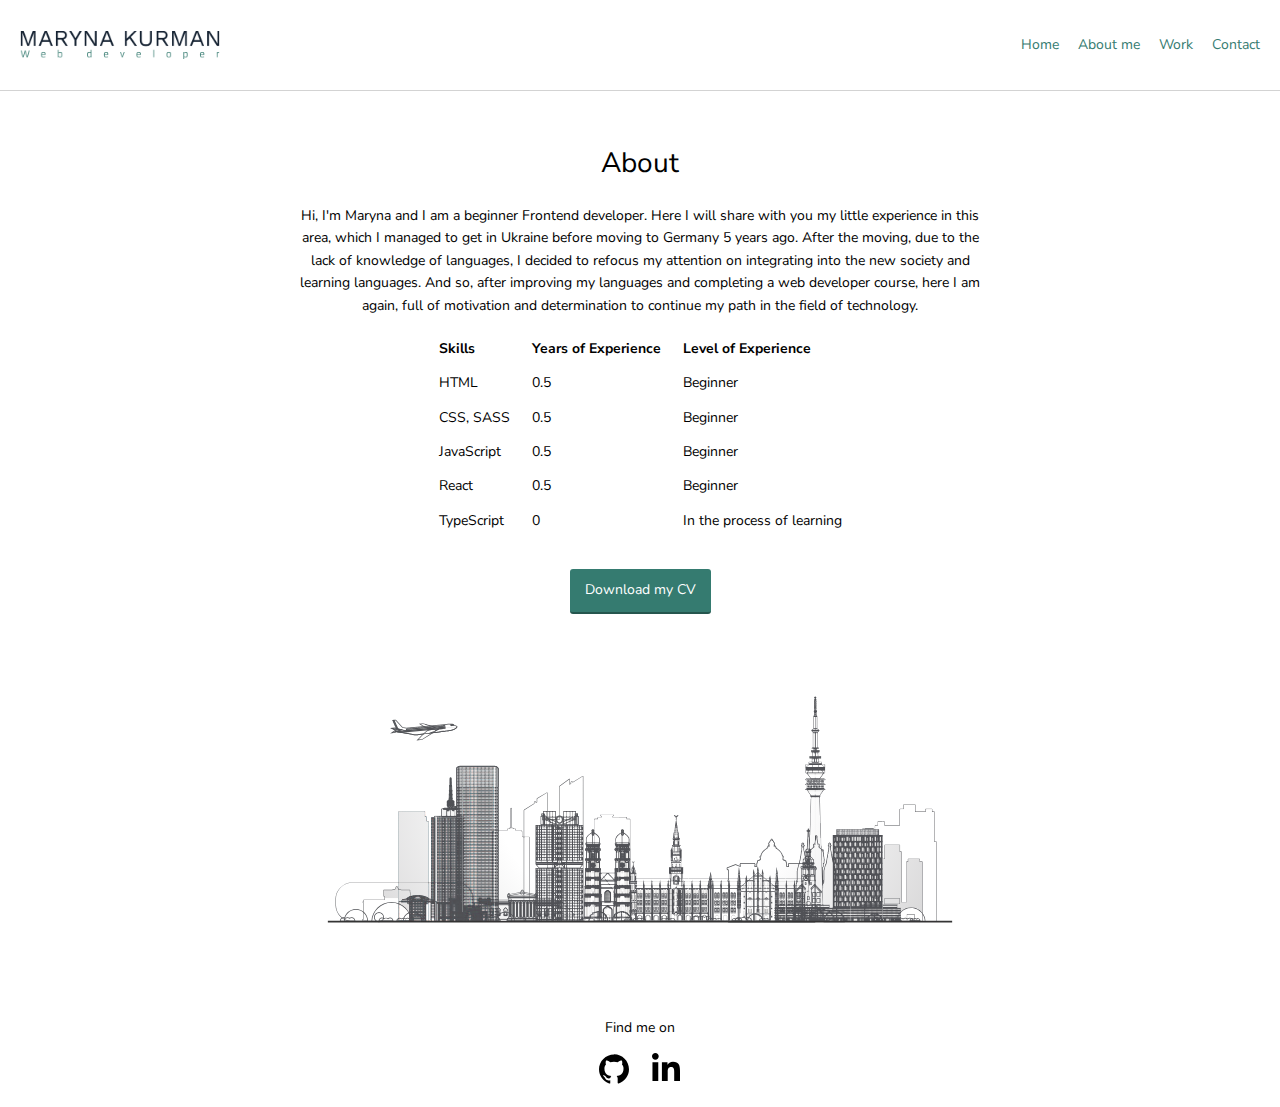
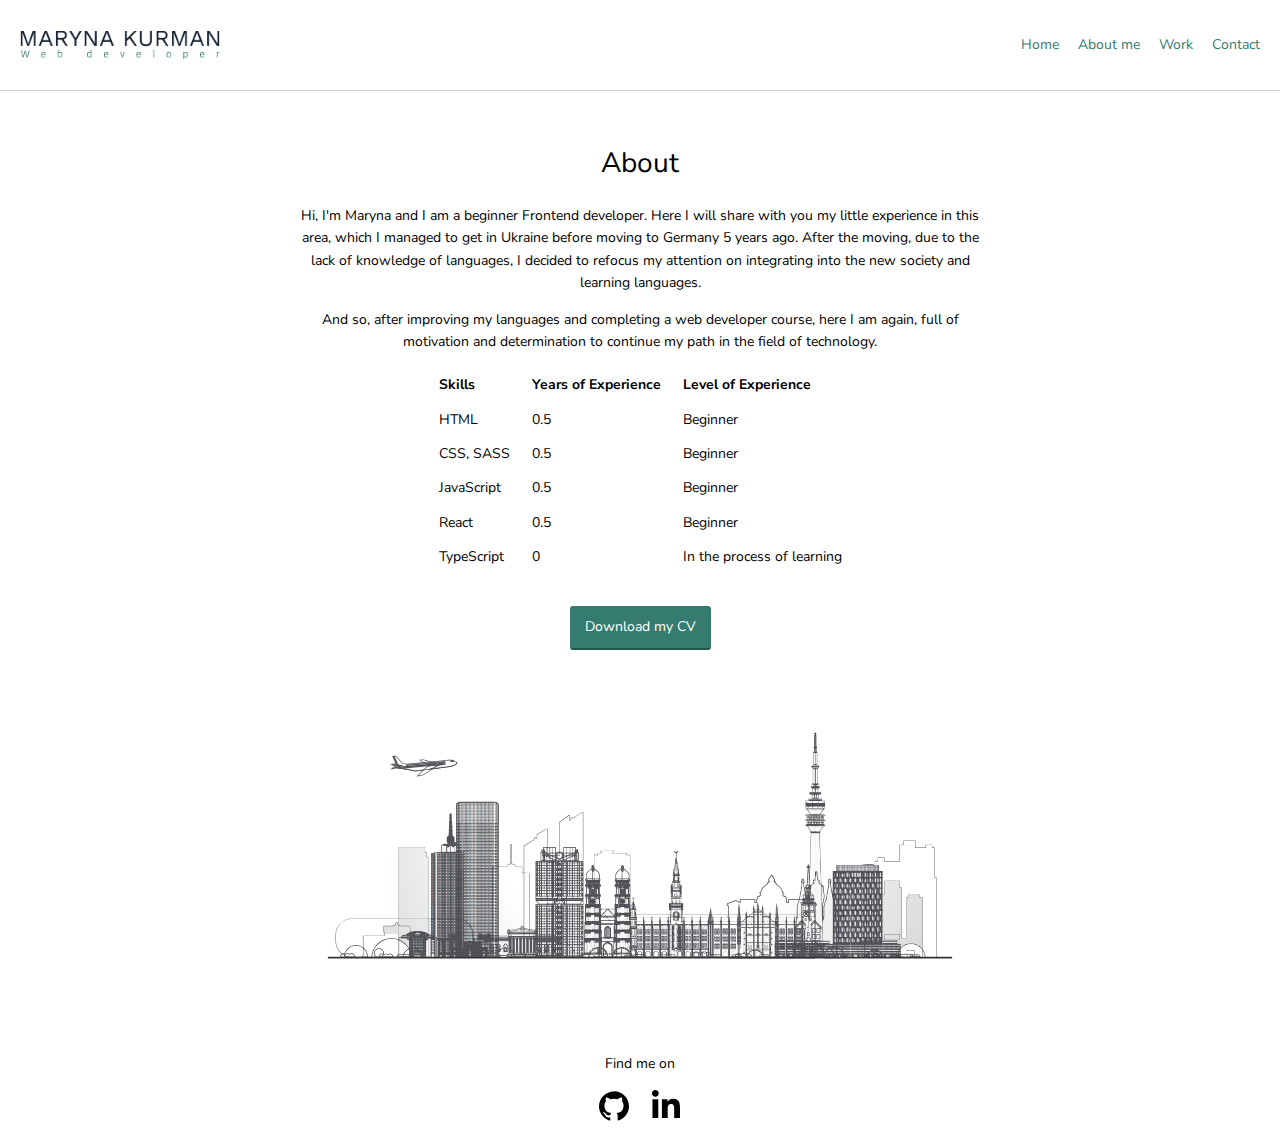
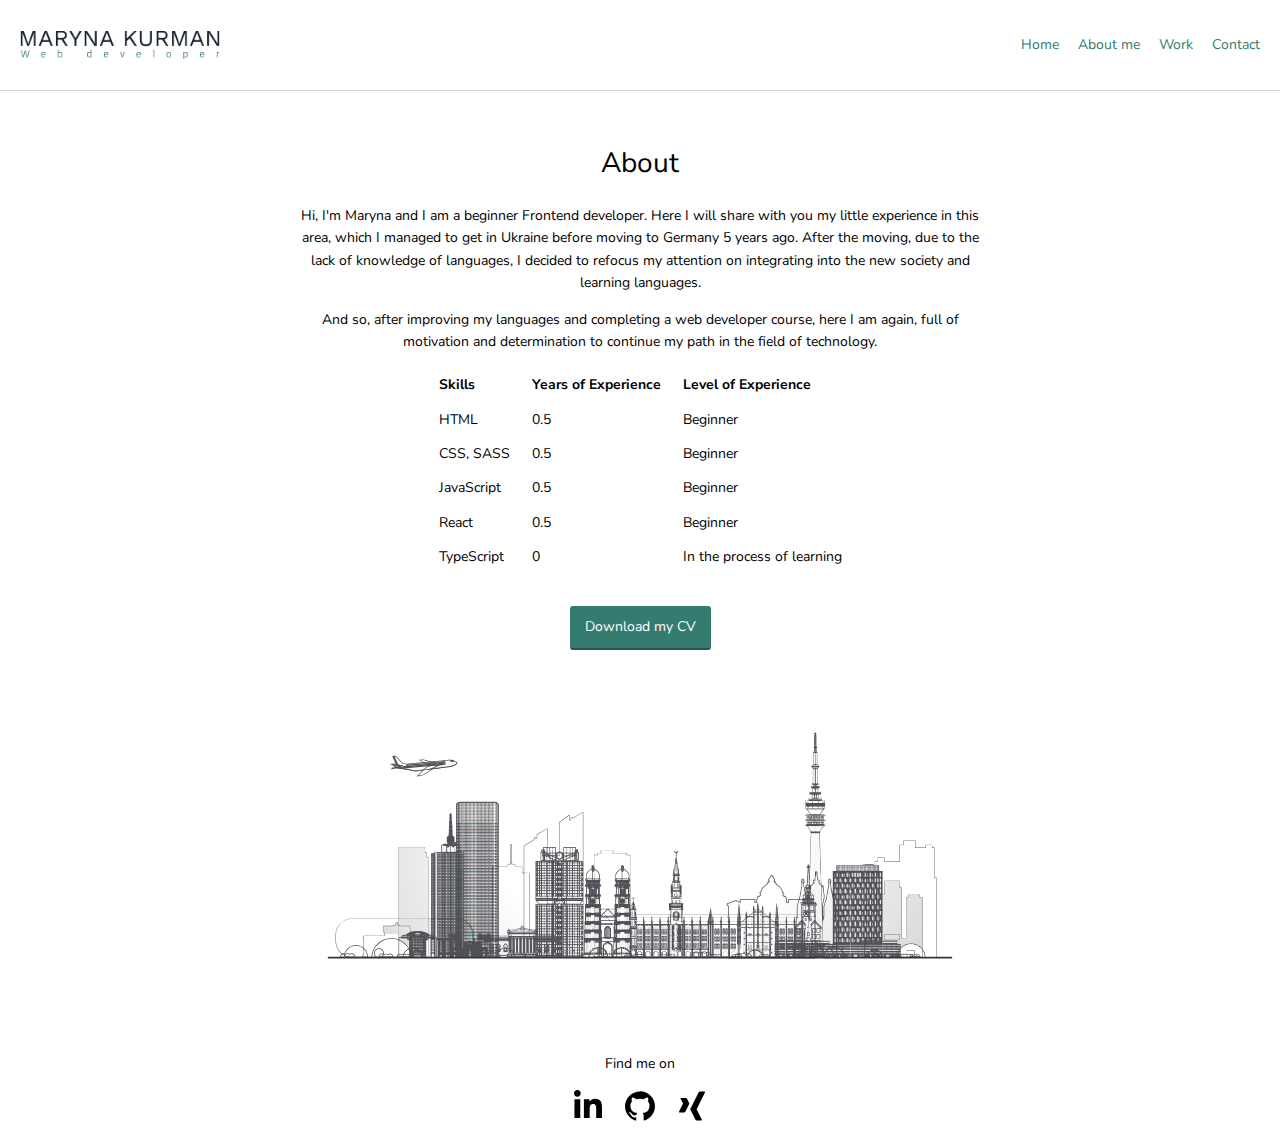
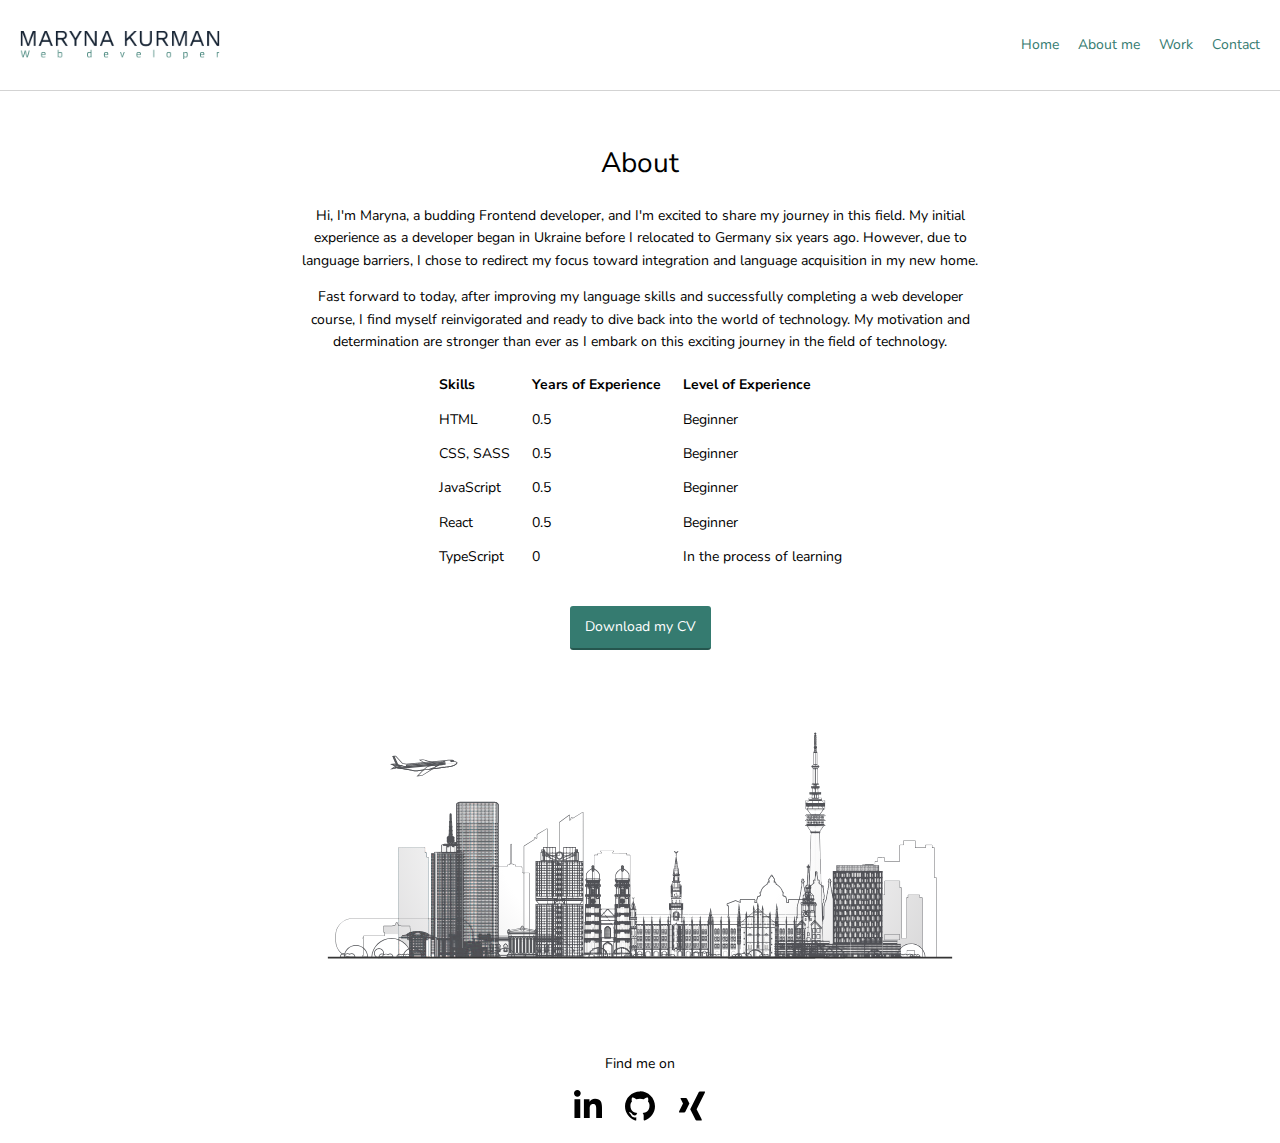
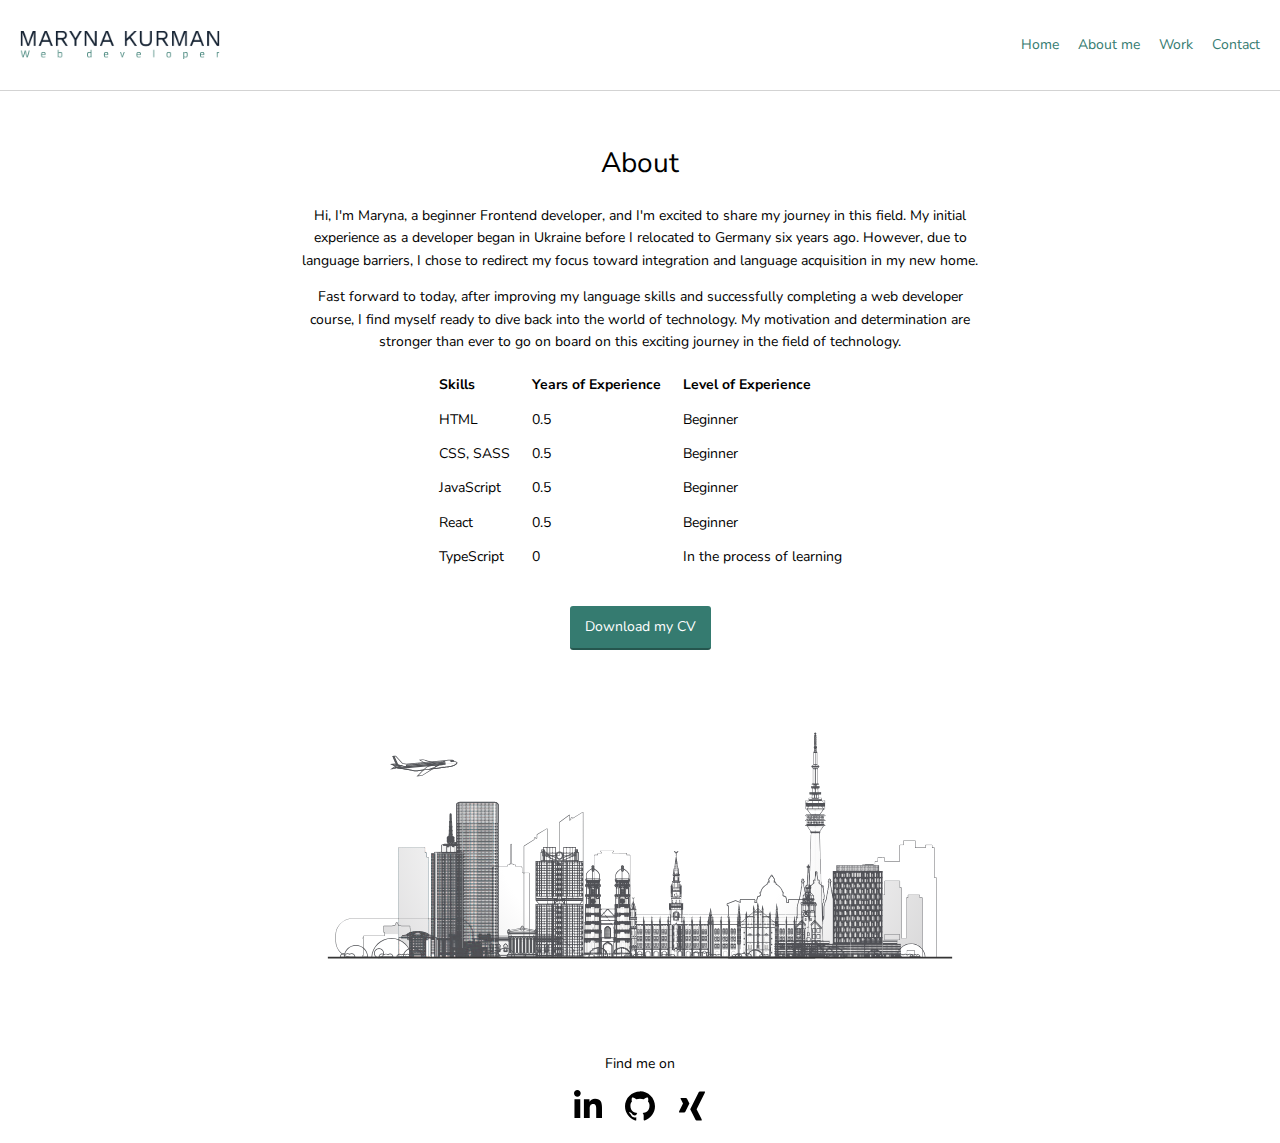
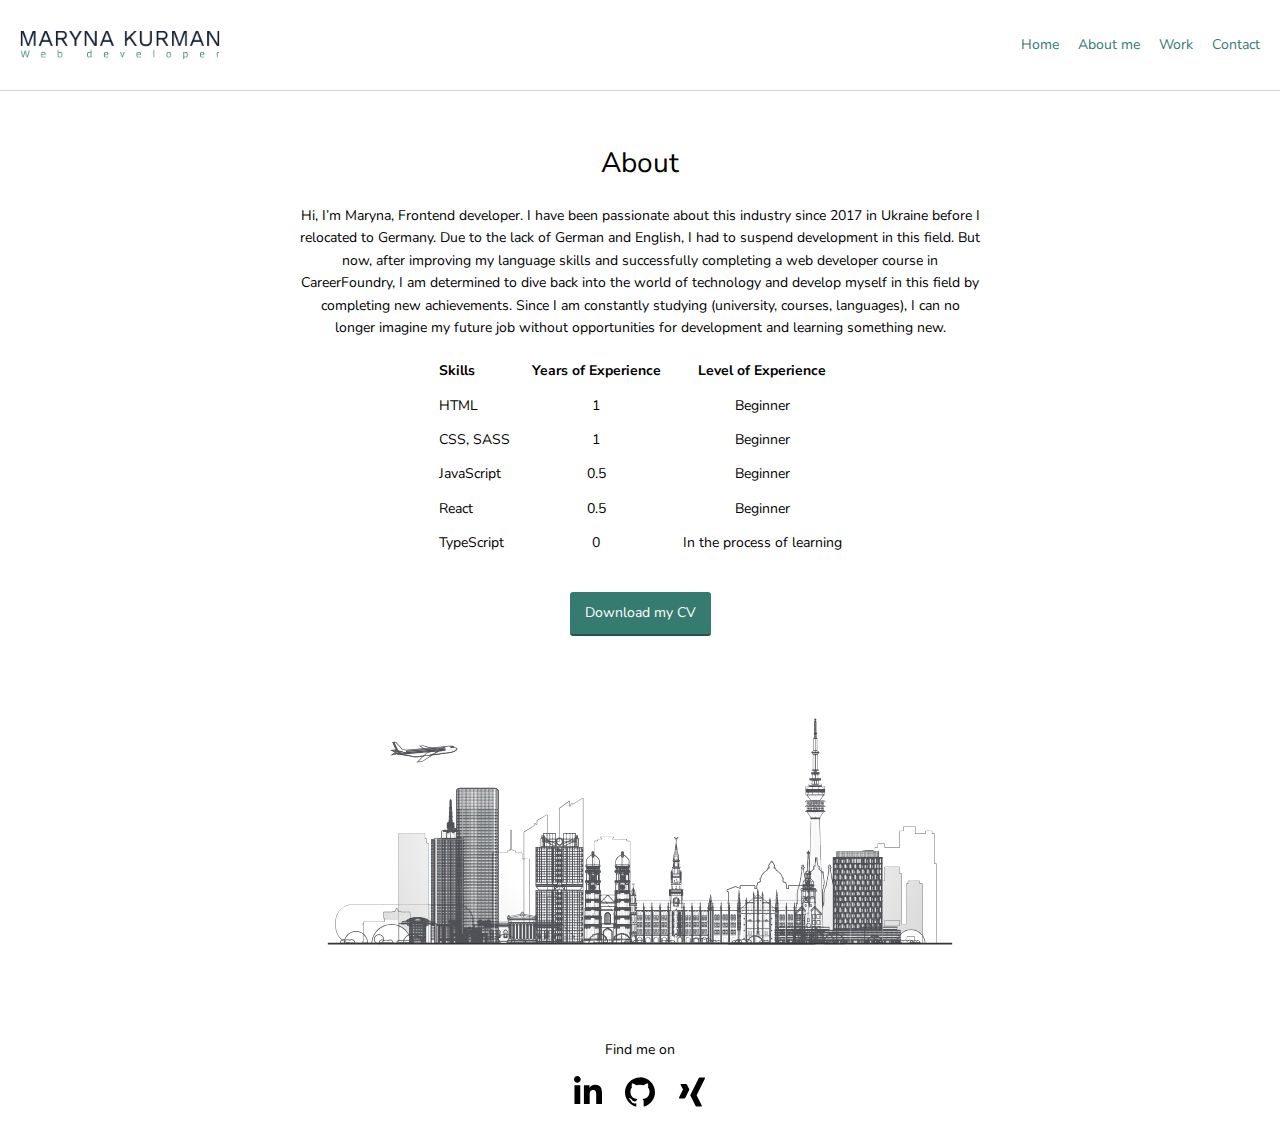
